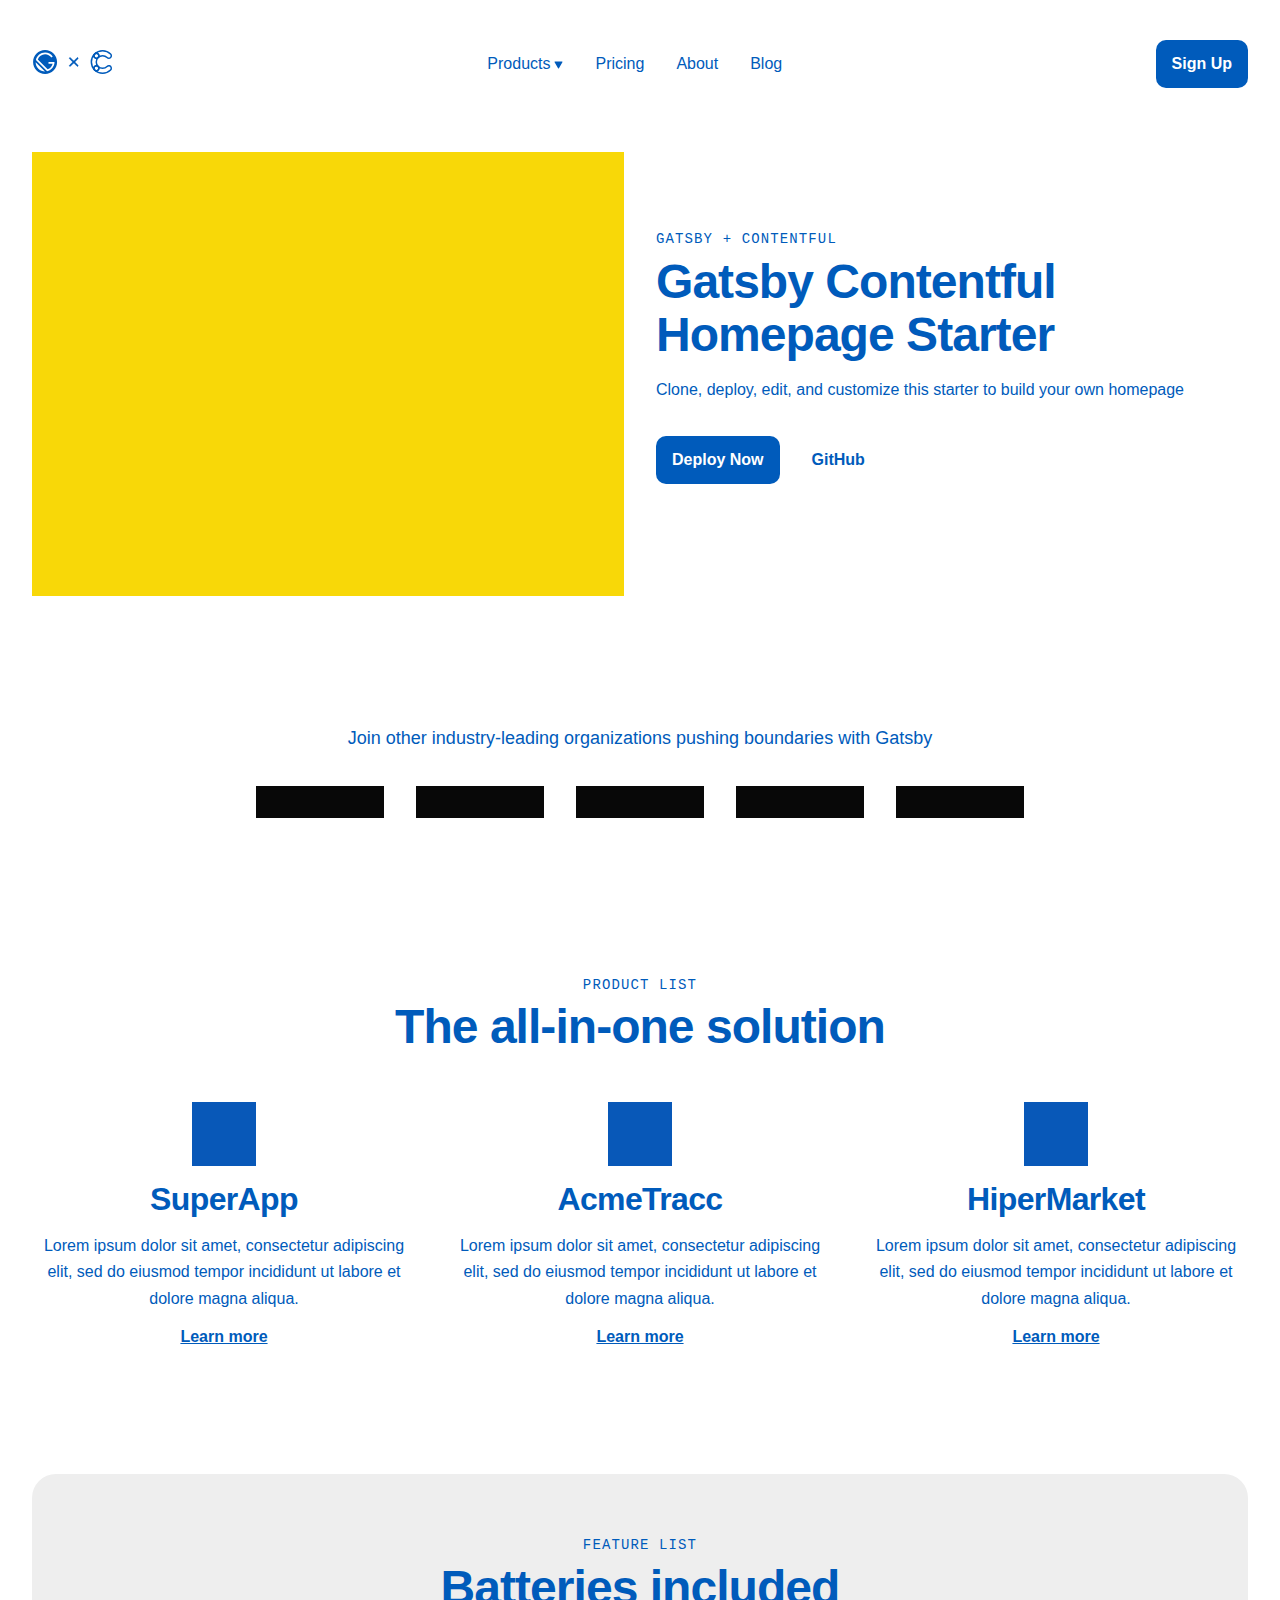
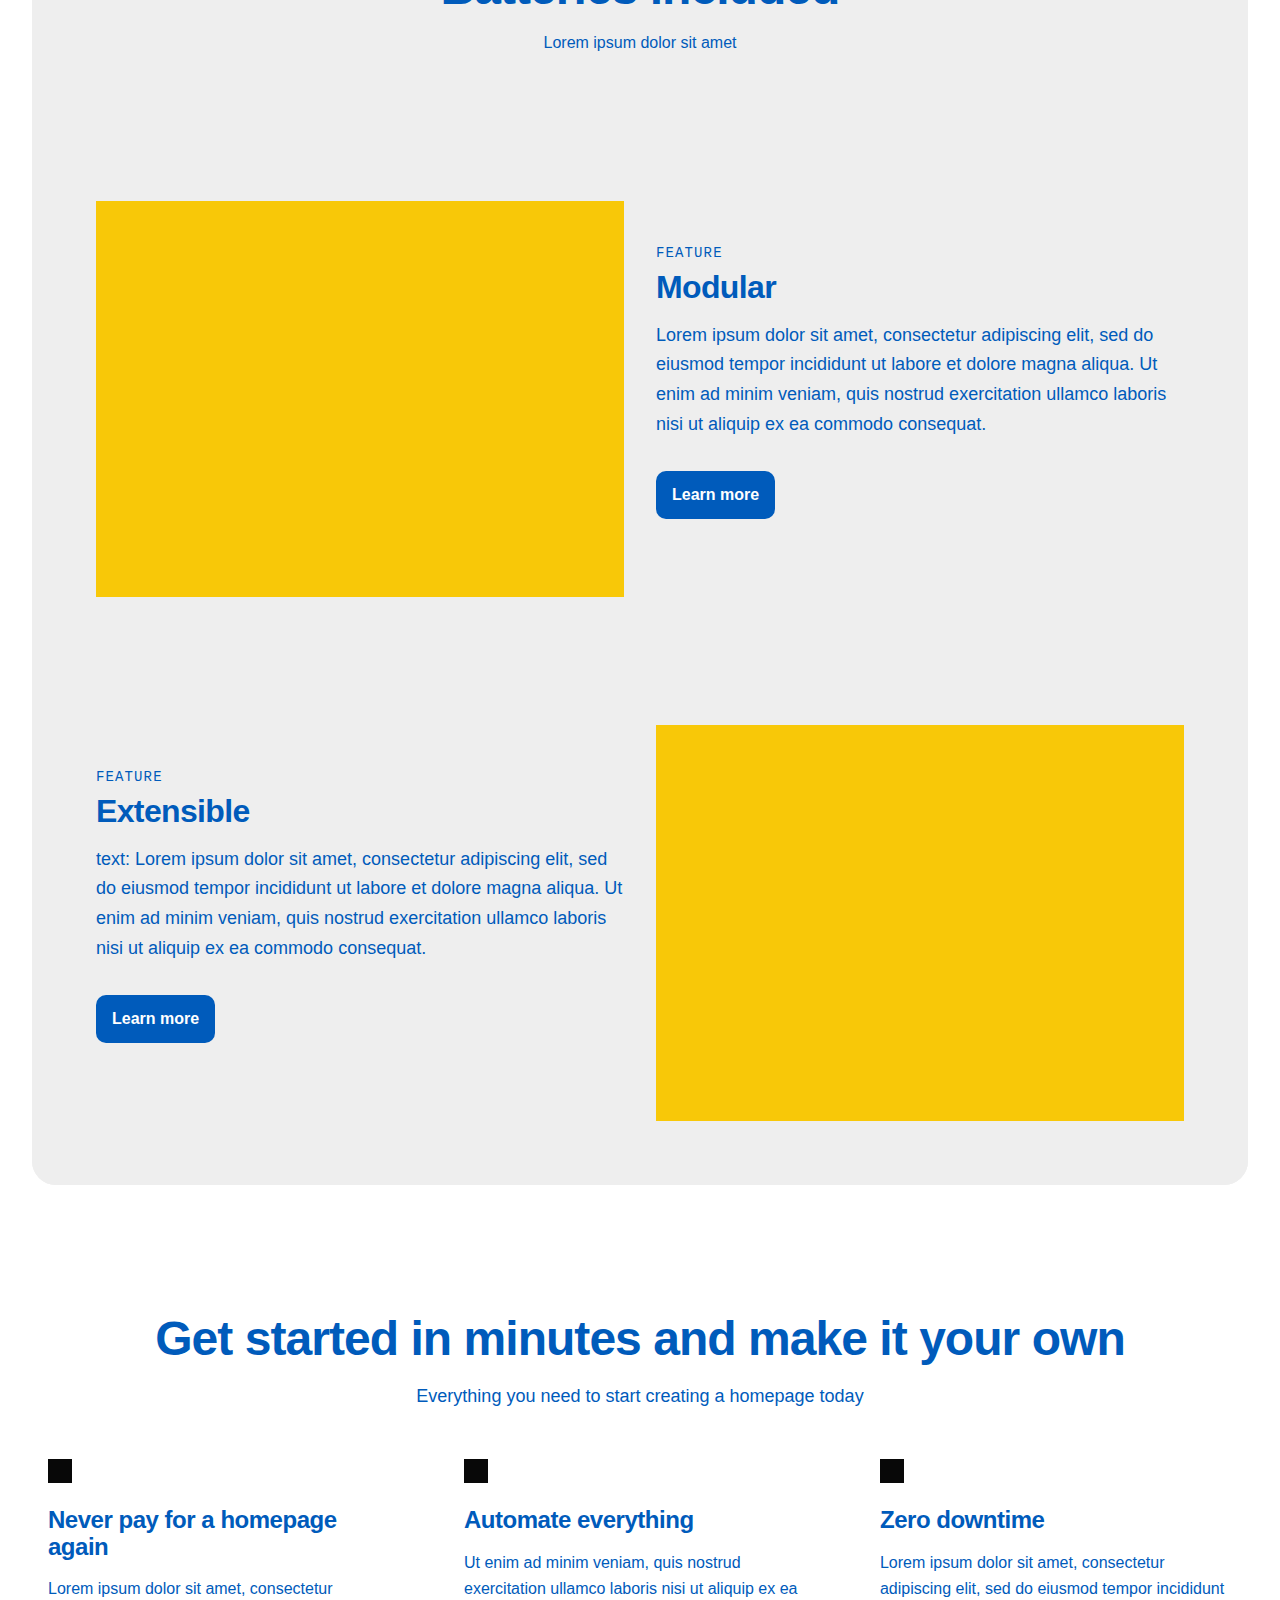
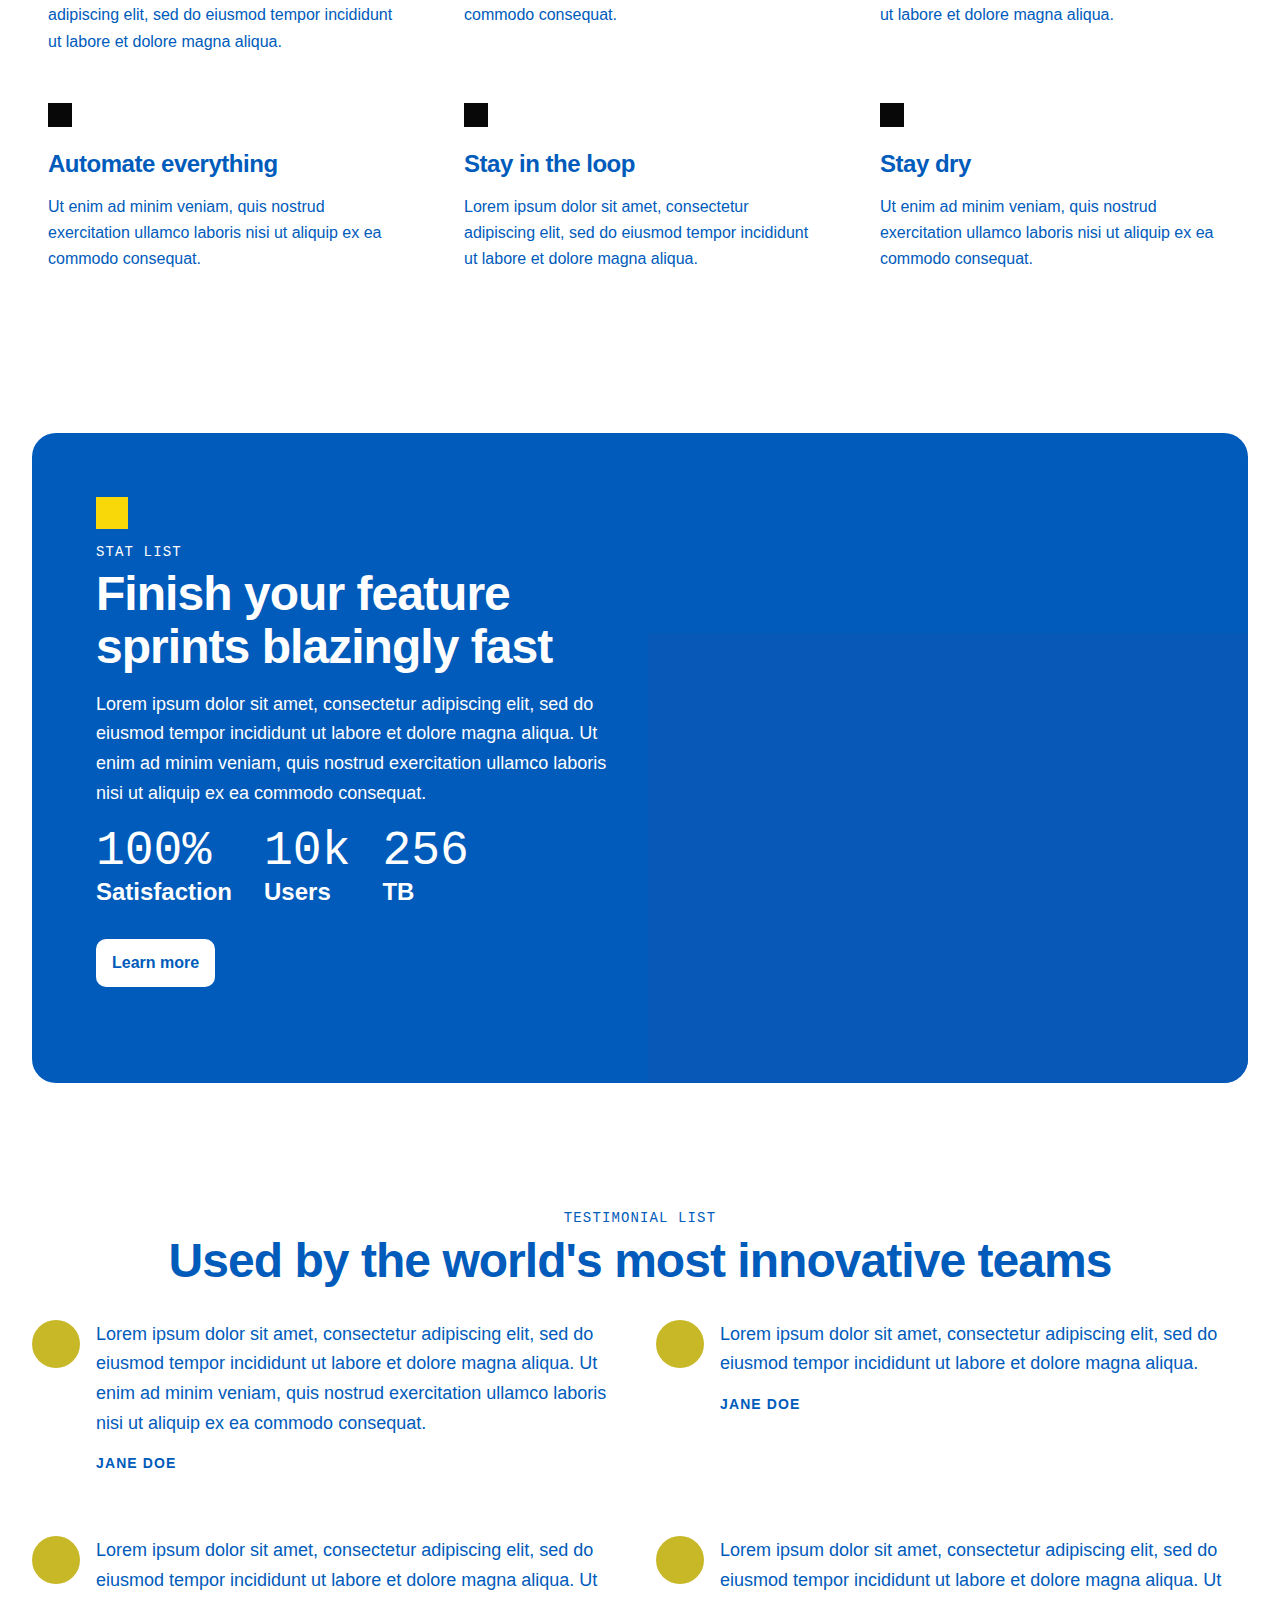
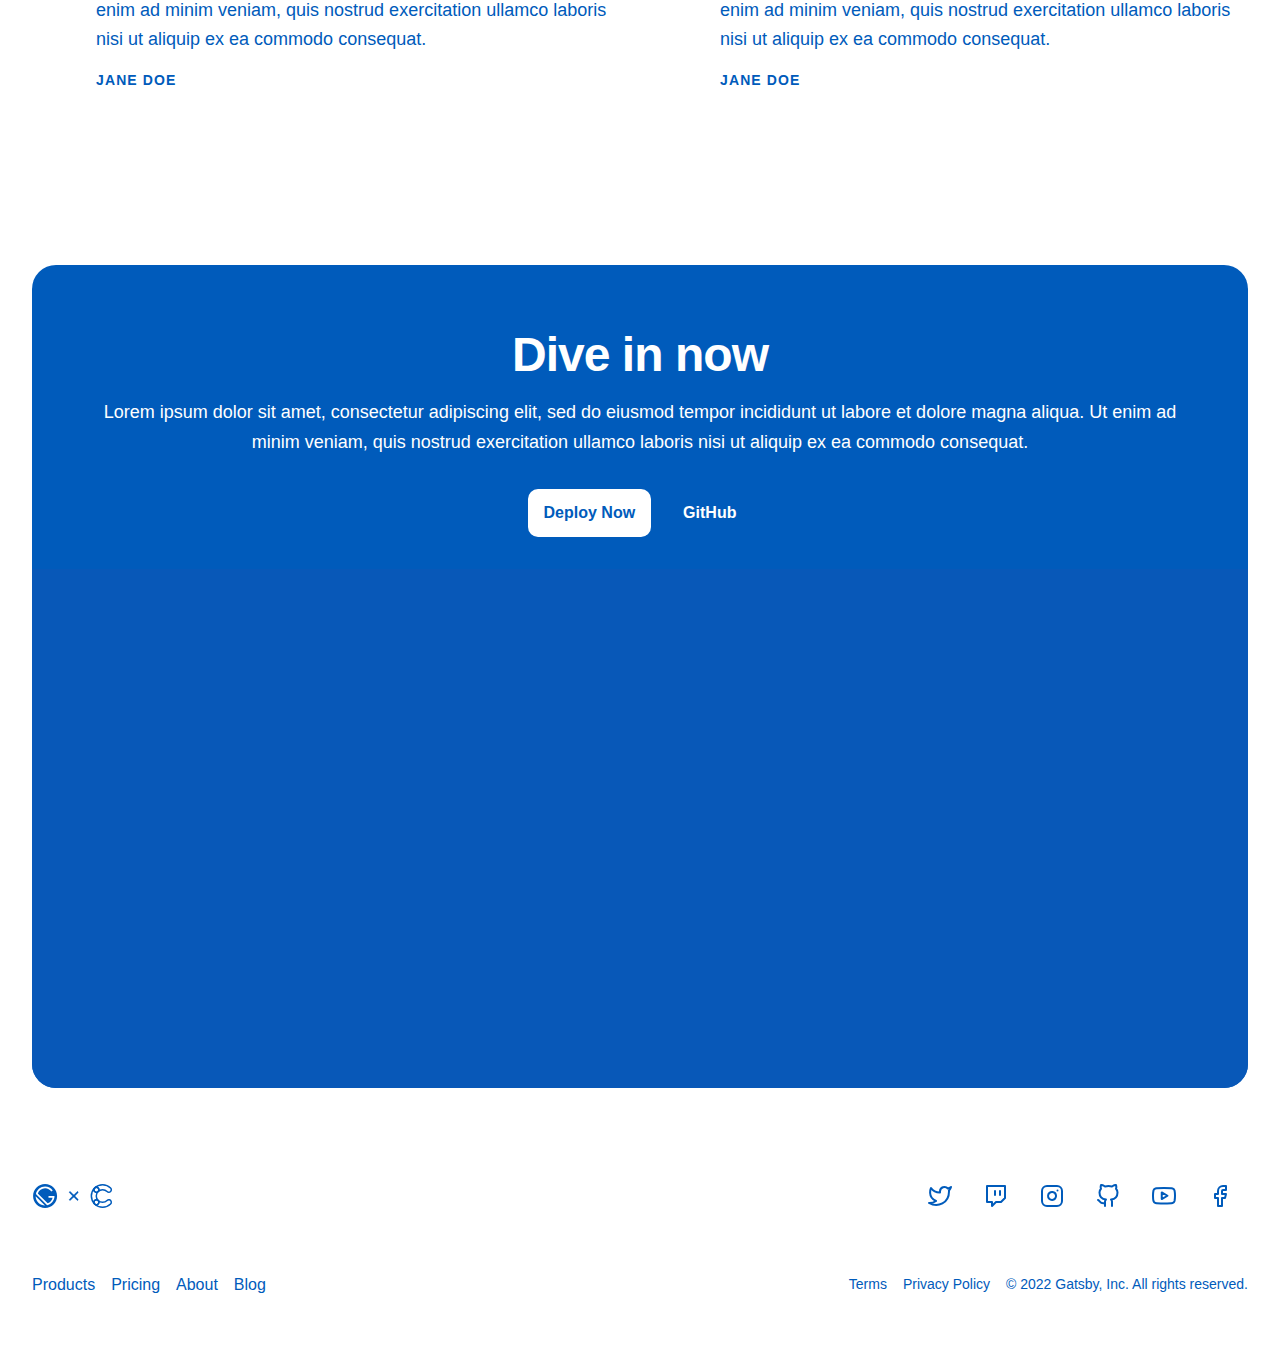
==== index.html @ af9145ac "Update from https://github.com/devben/rental-portal/commit/6afb0938617fdc5101588a1245b5a3a3b4a1e9c1" ====
<!DOCTYPE html><html lang="en-us"><head><meta charSet="utf-8"/><meta http-equiv="x-ua-compatible" content="ie=edge"/><meta name="viewport" content="width=device-width, initial-scale=1, shrink-to-fit=no"/><meta name="generator" content="Gatsby 4.24.4"/><meta data-react-helmet="true" charSet="utf-8"/><meta data-react-helmet="true" name="description" property="og:description" content="A Gatsby Starter for building a homepage with Contentful"/><meta data-react-helmet="true" property="og:title" content="Gatsby Contentful Homepage Starter"/><meta data-react-helmet="true" property="og:image" content="https://images.ctfassets.net/t88c67u4zec5/U3SK6xjRhpQRa9vJy8nyM/a087fb9c5adeacfd2b2caae3ef068d8d/Hero.png"/><meta data-react-helmet="true" name="twitter:card" content="summary"/><meta data-react-helmet="true" name="twitter:title" content="Gatsby Contentful Homepage Starter"/><meta data-react-helmet="true" name="twitter:description" content="A Gatsby Starter for building a homepage with Contentful"/><meta data-react-helmet="true" name="twitter:image" content="https://images.ctfassets.net/t88c67u4zec5/U3SK6xjRhpQRa9vJy8nyM/a087fb9c5adeacfd2b2caae3ef068d8d/Hero.png"/><meta name="theme-color" content="#004ca3"/><style data-href="/rental-portal/styles.d9a3a3fcd41ad3b8b93e.css" data-identity="gatsby-global-css">@font-face{font-display:swap;font-family:DM Sans;font-style:normal;font-weight:400;src:url(/rental-portal/static/dm-sans-latin-ext-400-normal-46f8e89145ca0fc60f623d327d35db08.woff2) format("woff2"),url(/rental-portal/static/dm-sans-all-400-normal-37e3ab8cb633fce97c87dc20cffd615a.woff) format("woff");unicode-range:u+0100-024f,u+0259,u+1e??,u+2020,u+20a0-20ab,u+20ad-20cf,u+2113,u+2c60-2c7f,u+a720-a7ff}@font-face{font-display:swap;font-family:DM Sans;font-style:normal;font-weight:400;src:url(/rental-portal/static/dm-sans-latin-400-normal-71edbde4a8ed19eeef941b7a3ad1639d.woff2) format("woff2"),url(/rental-portal/static/dm-sans-all-400-normal-37e3ab8cb633fce97c87dc20cffd615a.woff) format("woff");unicode-range:u+00??,u+0131,u+0152-0153,u+02bb-02bc,u+02c6,u+02da,u+02dc,u+2000-206f,u+2074,u+20ac,u+2122,u+2191,u+2193,u+2212,u+2215,u+feff,u+fffd}@font-face{font-display:swap;font-family:DM Sans;font-style:normal;font-weight:500;src:url(/rental-portal/static/dm-sans-latin-ext-500-normal-d0cd2ef294906e1debec9476e18e6bc0.woff2) format("woff2"),url(/rental-portal/static/dm-sans-all-500-normal-0a59c6133bb2afd800545a6228f7c8f1.woff) format("woff");unicode-range:u+0100-024f,u+0259,u+1e??,u+2020,u+20a0-20ab,u+20ad-20cf,u+2113,u+2c60-2c7f,u+a720-a7ff}@font-face{font-display:swap;font-family:DM Sans;font-style:normal;font-weight:500;src:url(/rental-portal/static/dm-sans-latin-500-normal-82c42c7339eddd68c79dc69dd2332da5.woff2) format("woff2"),url(/rental-portal/static/dm-sans-all-500-normal-0a59c6133bb2afd800545a6228f7c8f1.woff) format("woff");unicode-range:u+00??,u+0131,u+0152-0153,u+02bb-02bc,u+02c6,u+02da,u+02dc,u+2000-206f,u+2074,u+20ac,u+2122,u+2191,u+2193,u+2212,u+2215,u+feff,u+fffd}@font-face{font-display:swap;font-family:DM Sans;font-style:normal;font-weight:700;src:url(/rental-portal/static/dm-sans-latin-ext-700-normal-260b7f4017e3fb22a92453e9869ad709.woff2) format("woff2"),url(/rental-portal/static/dm-sans-all-700-normal-83ca7716c560a37ada07ced98ad4c6ea.woff) format("woff");unicode-range:u+0100-024f,u+0259,u+1e??,u+2020,u+20a0-20ab,u+20ad-20cf,u+2113,u+2c60-2c7f,u+a720-a7ff}@font-face{font-display:swap;font-family:DM Sans;font-style:normal;font-weight:700;src:url(/rental-portal/static/dm-sans-latin-700-normal-6261bc7f59cc2e5f8f293a89e362662f.woff2) format("woff2"),url(/rental-portal/static/dm-sans-all-700-normal-83ca7716c560a37ada07ced98ad4c6ea.woff) format("woff");unicode-range:u+00??,u+0131,u+0152-0153,u+02bb-02bc,u+02c6,u+02da,u+02dc,u+2000-206f,u+2074,u+20ac,u+2122,u+2191,u+2193,u+2212,u+2215,u+feff,u+fffd}@font-face{font-display:swap;font-family:DM Mono;font-style:normal;font-weight:400;src:url([data-uri]) format("woff2"),url(/rental-portal/static/dm-mono-all-400-normal-71863af5fd990865914dda41c3808a86.woff) format("woff");unicode-range:u+0100-024f,u+0259,u+1e??,u+2020,u+20a0-20ab,u+20ad-20cf,u+2113,u+2c60-2c7f,u+a720-a7ff}@font-face{font-display:swap;font-family:DM Mono;font-style:normal;font-weight:400;src:url(/rental-portal/static/dm-mono-latin-400-normal-c1c4152e83611db446ecc2c0dfd72b04.woff2) format("woff2"),url(/rental-portal/static/dm-mono-all-400-normal-71863af5fd990865914dda41c3808a86.woff) format("woff");unicode-range:u+00??,u+0131,u+0152-0153,u+02bb-02bc,u+02c6,u+02da,u+02dc,u+2000-206f,u+2074,u+20ac,u+2122,u+2191,u+2193,u+2212,u+2215,u+feff,u+fffd}@font-face{font-display:swap;font-family:DM Mono;font-style:normal;font-weight:500;src:url([data-uri]) format("woff2"),url(/rental-portal/static/dm-mono-all-500-normal-dd1211e65f68bed55387e2363e419e78.woff) format("woff");unicode-range:u+0100-024f,u+0259,u+1e??,u+2020,u+20a0-20ab,u+20ad-20cf,u+2113,u+2c60-2c7f,u+a720-a7ff}@font-face{font-display:swap;font-family:DM Mono;font-style:normal;font-weight:500;src:url(/rental-portal/static/dm-mono-latin-500-normal-01077f9f58c8778a2435527972cabf0c.woff2) format("woff2"),url(/rental-portal/static/dm-mono-all-500-normal-dd1211e65f68bed55387e2363e419e78.woff) format("woff");unicode-range:u+00??,u+0131,u+0152-0153,u+02bb-02bc,u+02c6,u+02da,u+02dc,u+2000-206f,u+2074,u+20ac,u+2122,u+2191,u+2193,u+2212,u+2215,u+feff,u+fffd}:root{--wuwu9p0:#fff;--wuwu9p1:#005bbb;--wuwu9p2:#005bbb;--wuwu9p3:#eee;--wuwu9p4:#004287;--wuwu9p5:#000;--wuwu9p6:-0;--wuwu9p7:4px;--wuwu9p8:8px;--wuwu9p9:16px;--wuwu9pa:32px;--wuwu9pb:64px;--wuwu9pc:128px;--wuwu9pd:-4px;--wuwu9pe:-8px;--wuwu9pf:-16px;--wuwu9pg:-32px;--wuwu9ph:-64px;--wuwu9pi:-128px;--wuwu9pj:12px;--wuwu9pk:14px;--wuwu9pl:16px;--wuwu9pm:18px;--wuwu9pn:24px;--wuwu9po:32px;--wuwu9pp:48px;--wuwu9pq:64px;--wuwu9pr:400;--wuwu9ps:500;--wuwu9pt:600;--wuwu9pu:700;--wuwu9pv:800;--wuwu9pw:"DM Sans",sans-serif;--wuwu9px:"DM Sans",sans-serif;--wuwu9py:DM Mono,Menlo,monospace;--wuwu9pz:1.65;--wuwu9p10:1.25;--wuwu9p11:1.1;--wuwu9p12:1;--wuwu9p13:0;--wuwu9p14:-0.02em;--wuwu9p15:0.08em;--wuwu9p16:1280px;--wuwu9p17:1024px;--wuwu9p18:1440px;--wuwu9p19:848px;--wuwu9p1a:48px;--wuwu9p1b:300px;--wuwu9p1c:400px;--wuwu9p1d:32px;--wuwu9p1e:30px;--wuwu9p1f:10px;--wuwu9p1g:24px;--wuwu9p1h:99999px;--wuwu9p1i:0px 4px 8px 0px #2e29330a,0px 4px 24px 0px #2e293314,0px 8px 24px 0px #473f4f29}.ur0mb0{margin-left:auto;margin-right:auto;max-width:var(--wuwu9p16);padding-left:var(--wuwu9pa);padding-right:var(--wuwu9pa)}.ur0mb2{max-width:var(--wuwu9p18);padding-left:0;padding-right:0}.ur0mb3{max-width:var(--wuwu9p17)}.ur0mb4{max-width:var(--wuwu9p19)}.ur0mb5{padding-bottom:var(--wuwu9pa);padding-left:0;padding-right:0;padding-top:var(--wuwu9pa)}.ur0mb6{align-items:center;display:flex}.ur0mb7{flex-wrap:wrap}.ur0mb8{align-items:flex-start}.ur0mb9{align-items:baseline}.ur0mba{align-items:flex-start}.ur0mba,.ur0mbb{flex-direction:column}.ur0mbc{align-items:flex-end}.ur0mbd{align-items:stretch}.ur0mbe{justify-content:space-between}.ur0mbe,.ur0mbf{flex-wrap:wrap;width:100%}.ur0mbf{justify-content:center}.ur0mbg{flex-direction:column}.ur0mbh{gap:var(--wuwu9p6)}.ur0mbi{gap:var(--wuwu9p7)}.ur0mbj{gap:var(--wuwu9p8)}.ur0mbk{gap:var(--wuwu9p9)}.ur0mbl{gap:var(--wuwu9pa)}.ur0mbm{gap:var(--wuwu9pb)}.ur0mbn{gap:var(--wuwu9pc)}.ur0mbo{gap:var(--wuwu9pd)}.ur0mbp{gap:var(--wuwu9pe)}.ur0mbq{gap:var(--wuwu9pf)}.ur0mbr{gap:var(--wuwu9pg)}.ur0mbs{gap:var(--wuwu9ph)}.ur0mbt{gap:var(--wuwu9pi)}.ur0mbu,.ur0mbv,.ur0mbw,.ur0mbx,.ur0mby,.ur0mbz{width:100%}.ur0mb10{list-style:none;margin:0;padding:0}.ur0mb11{padding:var(--wuwu9p6)}.ur0mb12{padding:var(--wuwu9p7)}.ur0mb13{padding:var(--wuwu9p8)}.ur0mb14{padding:var(--wuwu9p9)}.ur0mb15{padding:var(--wuwu9pa)}.ur0mb16{padding:var(--wuwu9pb)}.ur0mb17{padding:var(--wuwu9pc)}.ur0mb18{padding:var(--wuwu9pd)}.ur0mb19{padding:var(--wuwu9pe)}.ur0mb1a{padding:var(--wuwu9pf)}.ur0mb1b{padding:var(--wuwu9pg)}.ur0mb1c{padding:var(--wuwu9ph)}.ur0mb1d{padding:var(--wuwu9pi)}.ur0mb1e{padding-bottom:var(--wuwu9p6);padding-top:var(--wuwu9p6)}.ur0mb1f{padding-bottom:var(--wuwu9p7);padding-top:var(--wuwu9p7)}.ur0mb1g{padding-bottom:var(--wuwu9p8);padding-top:var(--wuwu9p8)}.ur0mb1h{padding-bottom:var(--wuwu9p9);padding-top:var(--wuwu9p9)}.ur0mb1i{padding-bottom:var(--wuwu9pa);padding-top:var(--wuwu9pa)}.ur0mb1j{padding-bottom:var(--wuwu9pb);padding-top:var(--wuwu9pb)}.ur0mb1k{padding-bottom:var(--wuwu9pc);padding-top:var(--wuwu9pc)}.ur0mb1l{padding-bottom:var(--wuwu9pd);padding-top:var(--wuwu9pd)}.ur0mb1m{padding-bottom:var(--wuwu9pe);padding-top:var(--wuwu9pe)}.ur0mb1n{padding-bottom:var(--wuwu9pf);padding-top:var(--wuwu9pf)}.ur0mb1o{padding-bottom:var(--wuwu9pg);padding-top:var(--wuwu9pg)}.ur0mb1p{padding-bottom:var(--wuwu9ph);padding-top:var(--wuwu9ph)}.ur0mb1q{padding-bottom:var(--wuwu9pi);padding-top:var(--wuwu9pi)}.ur0mb1r{margin-bottom:var(--wuwu9p6);margin-top:var(--wuwu9p6)}.ur0mb1s{margin-bottom:var(--wuwu9p7);margin-top:var(--wuwu9p7)}.ur0mb1t{margin-bottom:var(--wuwu9p8);margin-top:var(--wuwu9p8)}.ur0mb1u{margin-bottom:var(--wuwu9p9);margin-top:var(--wuwu9p9)}.ur0mb1v{margin-bottom:var(--wuwu9pa);margin-top:var(--wuwu9pa)}.ur0mb1w{margin-bottom:var(--wuwu9pb);margin-top:var(--wuwu9pb)}.ur0mb1x{margin-bottom:var(--wuwu9pc);margin-top:var(--wuwu9pc)}.ur0mb1y{margin-bottom:var(--wuwu9pd);margin-top:var(--wuwu9pd)}.ur0mb1z{margin-bottom:var(--wuwu9pe);margin-top:var(--wuwu9pe)}.ur0mb20{margin-bottom:var(--wuwu9pf);margin-top:var(--wuwu9pf)}.ur0mb21{margin-bottom:var(--wuwu9pg);margin-top:var(--wuwu9pg)}.ur0mb22{margin-bottom:var(--wuwu9ph);margin-top:var(--wuwu9ph)}.ur0mb23{margin-bottom:var(--wuwu9pi);margin-top:var(--wuwu9pi)}.ur0mb24{margin-left:calc(var(--wuwu9p6)*-1);margin-right:calc(var(--wuwu9p6)*-1)}.ur0mb25{margin-left:calc(var(--wuwu9p7)*-1);margin-right:calc(var(--wuwu9p7)*-1)}.ur0mb26{margin-left:calc(var(--wuwu9p8)*-1);margin-right:calc(var(--wuwu9p8)*-1)}.ur0mb27{margin-left:calc(var(--wuwu9p9)*-1);margin-right:calc(var(--wuwu9p9)*-1)}.ur0mb28{margin-left:calc(var(--wuwu9pa)*-1);margin-right:calc(var(--wuwu9pa)*-1)}.ur0mb29{margin-left:calc(var(--wuwu9pb)*-1);margin-right:calc(var(--wuwu9pb)*-1)}.ur0mb2a{margin-left:calc(var(--wuwu9pc)*-1);margin-right:calc(var(--wuwu9pc)*-1)}.ur0mb2b{margin-left:calc(var(--wuwu9pd)*-1);margin-right:calc(var(--wuwu9pd)*-1)}.ur0mb2c{margin-left:calc(var(--wuwu9pe)*-1);margin-right:calc(var(--wuwu9pe)*-1)}.ur0mb2d{margin-left:calc(var(--wuwu9pf)*-1);margin-right:calc(var(--wuwu9pf)*-1)}.ur0mb2e{margin-left:calc(var(--wuwu9pg)*-1);margin-right:calc(var(--wuwu9pg)*-1)}.ur0mb2f{margin-left:calc(var(--wuwu9ph)*-1);margin-right:calc(var(--wuwu9ph)*-1)}.ur0mb2g{margin-left:calc(var(--wuwu9pi)*-1);margin-right:calc(var(--wuwu9pi)*-1)}.ur0mb2h{border-radius:var(--wuwu9p1f);overflow:hidden}.ur0mb2i{border-radius:var(--wuwu9p1g);overflow:hidden}.ur0mb2j{border-radius:var(--wuwu9p1h);overflow:hidden}.ur0mb2o{align-items:center;display:flex;flex-direction:column;text-align:center}.ur0mb2p{padding-bottom:var(--wuwu9pa);padding-top:var(--wuwu9pa)}.ur0mb2q{margin:var(--wuwu9p6)}.ur0mb2r{margin:var(--wuwu9p7)}.ur0mb2s{margin:var(--wuwu9p8)}.ur0mb2t{margin:var(--wuwu9p9)}.ur0mb2u{margin:var(--wuwu9pa)}.ur0mb2v{margin:var(--wuwu9pb)}.ur0mb2w{margin:var(--wuwu9pc)}.ur0mb2x{margin:var(--wuwu9pd)}.ur0mb2y{margin:var(--wuwu9pe)}.ur0mb2z{margin:var(--wuwu9pf)}.ur0mb30{margin:var(--wuwu9pg)}.ur0mb31{margin:var(--wuwu9ph)}.ur0mb32{margin:var(--wuwu9pi)}.ur0mb33{margin:auto}.ur0mb34{margin-left:var(--wuwu9p6)}.ur0mb35{margin-left:var(--wuwu9p7)}.ur0mb36{margin-left:var(--wuwu9p8)}.ur0mb37{margin-left:var(--wuwu9p9)}.ur0mb38{margin-left:var(--wuwu9pa)}.ur0mb39{margin-left:var(--wuwu9pb)}.ur0mb3a{margin-left:var(--wuwu9pc)}.ur0mb3b{margin-left:var(--wuwu9pd)}.ur0mb3c{margin-left:var(--wuwu9pe)}.ur0mb3d{margin-left:var(--wuwu9pf)}.ur0mb3e{margin-left:var(--wuwu9pg)}.ur0mb3f{margin-left:var(--wuwu9ph)}.ur0mb3g{margin-left:var(--wuwu9pi)}.ur0mb3h{margin-left:auto}.ur0mb3i{margin-right:var(--wuwu9p6)}.ur0mb3j{margin-right:var(--wuwu9p7)}.ur0mb3k{margin-right:var(--wuwu9p8)}.ur0mb3l{margin-right:var(--wuwu9p9)}.ur0mb3m{margin-right:var(--wuwu9pa)}.ur0mb3n{margin-right:var(--wuwu9pb)}.ur0mb3o{margin-right:var(--wuwu9pc)}.ur0mb3p{margin-right:var(--wuwu9pd)}.ur0mb3q{margin-right:var(--wuwu9pe)}.ur0mb3r{margin-right:var(--wuwu9pf)}.ur0mb3s{margin-right:var(--wuwu9pg)}.ur0mb3t{margin-right:var(--wuwu9ph)}.ur0mb3u{margin-right:var(--wuwu9pi)}.ur0mb3v{margin-right:auto}.ur0mb3w{margin-top:var(--wuwu9p6)}.ur0mb3x{margin-top:var(--wuwu9p7)}.ur0mb3y{margin-top:var(--wuwu9p8)}.ur0mb3z{margin-top:var(--wuwu9p9)}.ur0mb40{margin-top:var(--wuwu9pa)}.ur0mb41{margin-top:var(--wuwu9pb)}.ur0mb42{margin-top:var(--wuwu9pc)}.ur0mb43{margin-top:var(--wuwu9pd)}.ur0mb44{margin-top:var(--wuwu9pe)}.ur0mb45{margin-top:var(--wuwu9pf)}.ur0mb46{margin-top:var(--wuwu9pg)}.ur0mb47{margin-top:var(--wuwu9ph)}.ur0mb48{margin-top:var(--wuwu9pi)}.ur0mb49{margin-top:auto}.ur0mb4a{margin-bottom:var(--wuwu9p6)}.ur0mb4b{margin-bottom:var(--wuwu9p7)}.ur0mb4c{margin-bottom:var(--wuwu9p8)}.ur0mb4d{margin-bottom:var(--wuwu9p9)}.ur0mb4e{margin-bottom:var(--wuwu9pa)}.ur0mb4f{margin-bottom:var(--wuwu9pb)}.ur0mb4g{margin-bottom:var(--wuwu9pc)}.ur0mb4h{margin-bottom:var(--wuwu9pd)}.ur0mb4i{margin-bottom:var(--wuwu9pe)}.ur0mb4j{margin-bottom:var(--wuwu9pf)}.ur0mb4k{margin-bottom:var(--wuwu9pg)}.ur0mb4l{margin-bottom:var(--wuwu9ph)}.ur0mb4m{margin-bottom:var(--wuwu9pi)}.ur0mb4n{margin-bottom:auto}.ur0mb4o{margin:0}.ur0mb4p{font-size:var(--wuwu9pl)}.ur0mb4p,.ur0mb4q{font-weight:var(--wuwu9pr);letter-spacing:var(--wuwu9p13);line-height:var(--wuwu9pz);margin-bottom:var(--wuwu9p9)}.ur0mb4q{font-size:var(--wuwu9pm)}.ur0mb4r{font-family:var(--wuwu9px);font-size:var(--wuwu9po);font-weight:var(--wuwu9pv);letter-spacing:var(--wuwu9p14);line-height:var(--wuwu9p10);margin-bottom:var(--wuwu9pc);margin-top:var(--wuwu9pa)}.ur0mb4s{font-family:var(--wuwu9px)}.ur0mb4s,.ur0mb4t{font-size:var(--wuwu9po)}.ur0mb4s,.ur0mb4t,.ur0mb4u{font-weight:var(--wuwu9pv);letter-spacing:var(--wuwu9p14);line-height:var(--wuwu9p11);margin-bottom:var(--wuwu9p9)}.ur0mb4u{font-size:var(--wuwu9pn)}.ur0mb4v{font-family:var(--wuwu9py);font-weight:var(--wuwu9ps);line-height:var(--wuwu9p11)}.ur0mb4v,.ur0mb4w{font-size:var(--wuwu9pk);letter-spacing:var(--wuwu9p15);margin-bottom:var(--wuwu9p8);text-transform:uppercase}.ur0mb4w{font-style:normal;font-weight:var(--wuwu9pt)}.ur0mb4x{font-family:var(--wuwu9py);font-size:var(--wuwu9pp);font-weight:var(--wuwu9ps);line-height:var(--wuwu9p11)}.ur0mb4y{font-size:var(--wuwu9pn);font-weight:var(--wuwu9pu);line-height:var(--wuwu9p10)}.ur0mb4z{font-size:var(--wuwu9pk);margin-bottom:var(--wuwu9p8)}.ur0mb50{font-size:var(--wuwu9pm)}.ur0mb51{font-family:var(--wuwu9py);font-size:180px;letter-spacing:var(--wuwu9p14);line-height:var(--wuwu9p12)}.ur0mb52{text-align:center}.ur0mb53{font-weight:var(--wuwu9pu)}.ur0mb54{color:inherit}.ur0mb54:hover{color:var(--wuwu9p4)}.ur0mb55{color:inherit;text-decoration:none;transition-duration:.2s;transition-property:color;transition-timing-function:ease-in-out}.ur0mb55:hover{color:var(--wuwu9p4)}.ur0mb56{background:none;border:none;color:inherit;font-family:var(--wuwu9pw);font-size:inherit;padding:0;text-decoration:none;transition-duration:.2s;transition-property:color;transition-timing-function:ease-in-out}.ur0mb56:hover{color:var(--wuwu9p4);cursor:pointer}.ur0mb57{color:inherit;font-weight:var(--wuwu9pu)}.ur0mb57:hover{color:var(--wuwu9p4)}.ur0mb58{color:inherit;display:block}.ur0mb58,.ur0mb59{text-decoration:none}.ur0mb59{border-radius:var(--wuwu9p1f);display:inline-flex;font-size:var(--wuwu9pl);font-weight:var(--wuwu9pu);line-height:var(--wuwu9p12);padding:var(--wuwu9p9)}.ur0mb5a{background-color:var(--wuwu9p2);color:var(--wuwu9p0)}.ur0mb5a:focus,.ur0mb5a:hover{background-color:var(--wuwu9p4)}.ur0mb5b{background-color:var(--wuwu9p0);color:var(--wuwu9p2)}.ur0mb5b:focus,.ur0mb5b:hover{background-color:var(--wuwu9p4);color:var(--wuwu9p0)}.ur0mb5c{background-color:transparent;color:inherit}.ur0mb5c:focus,.ur0mb5c:hover{background-color:var(--wuwu9p3)}.ur0mb5d{background-color:transparent;color:inherit}.ur0mb5d:focus,.ur0mb5d:hover{background-color:var(--wuwu9p3);color:var(--wuwu9p2)}.ur0mb5e{background-color:var(--wuwu9p2);color:var(--wuwu9p0)}.ur0mb5f{background-color:var(--wuwu9p3);color:var(--wuwu9p2)}.ur0mb5g{margin:0;padding-bottom:var(--wuwu9pa);padding-left:0;padding-right:0;padding-top:0}.ur0mb5h{border-radius:var(--wuwu9p1h);flex-shrink:0;height:var(--wuwu9p1a);min-width:0;width:var(--wuwu9p1a)}.ur0mb5i{height:20px;width:85px}.ur0mb5j{max-width:128px}.ur0mb5k{height:24px;width:24px}.ur0mb5k,.ur0mb5l{margin-bottom:var(--wuwu9p9)}.ur0mb5l{height:32px;width:32px}.ur0mb5m{height:64px;margin-bottom:var(--wuwu9p9);width:64px}.ur0mb5n{color:var(--wuwu9p1);margin-right:var(--wuwu9p9)}.ur0mb5n:focus,.ur0mb5n:hover{color:var(--wuwu9p4)}.ur0mb5o{align-items:center;background:transparent;border:none;cursor:pointer;display:flex;height:48px;justify-content:center;width:48px}.ur0mb5p{clip:rect(0 0 0 0);border:0;height:1px;overflow:hidden;padding:0;position:absolute;white-space:nowrap;width:1px}.ur0mb5q{outline:1px solid tomato}@media screen and (min-width:52em){.ur0mb5{padding:var(--wuwu9pb) var(--wuwu9pa)}.ur0mb4s{font-size:var(--wuwu9pp)}.ur0mb51{font-size:360px}}@media screen and (min-width:40em){.ur0mbg{flex-direction:row}.ur0mbu{width:100%}.ur0mbv{width:50%}.ur0mbw{width:25%}.ur0mbx,.ur0mby{width:33.3333%}.ur0mbz{width:-webkit-fit-content;width:-moz-fit-content;width:fit-content}.ur0mb2k{order:0}.ur0mb2l{order:1}.ur0mb2m{order:2}.ur0mb2n{order:3}.ur0mb2p{padding-bottom:var(--wuwu9pb);padding-top:var(--wuwu9pb)}.ur0mb4r{font-size:var(--wuwu9pq)}}._165flw0{display:none;position:relative;z-index:1}._165flw1{display:block;padding-top:var(--wuwu9p9);position:relative}._165flw2{background:var(--wuwu9p2)}._165flw4{color:var(--wuwu9p2)}._165flw5{color:var(--wuwu9p0)}._165flw6{background:var(--wuwu9p2);height:100vh;padding-top:var(--wuwu9pa);position:absolute;width:100vw;z-index:1}._165flw7{color:var(--wuwu9p0);display:block;font-size:var(--wuwu9pn);padding:var(--wuwu9p8) var(--wuwu9pa)}@media screen and (min-width:40em){._165flw0{display:block;padding-top:var(--wuwu9pa)}._165flw1,._165flw6{display:none}}._12kcbqa0{transition-duration:.15s;transition-property:-webkit-transform;transition-property:transform;transition-property:transform,-webkit-transform;transition-timing-function:ease-in-out}._12kcbqa1{-webkit-transform:rotate(-180deg);transform:rotate(-180deg)}._12kcbqa2{-webkit-transform:rotate(90deg);transform:rotate(90deg)}._12kcbqa3{-webkit-transform:rotate(-90deg);transform:rotate(-90deg)}._1fa5qiz0{position:relative}._1fa5qiz1:hover{color:var(--wuwu9p0)}._1fa5qiz3{position:relative;white-space:nowrap;width:-webkit-fit-content;width:-moz-fit-content;width:fit-content}._1fa5qiz6{padding-bottom:var(--wuwu9p9);padding-left:var(--wuwu9pa)}._1fa5qiz7{flex-shrink:0;height:var(--wuwu9p1d);width:var(--wuwu9p1d)}._1fa5qiz9{display:none;white-space:normal}._1fa5qiza{margin:0;padding:0}@media screen and (min-width:40em){._1fa5qiz1{align-items:baseline;color:inherit;font-size:inherit;padding:0}._1fa5qiz1:hover{color:var(--wuwu9p4)}._1fa5qiz2{align-items:baseline}._1fa5qiz3{background:var(--wuwu9p0);border-radius:var(--wuwu9p1g);box-shadow:var(--wuwu9p1i);left:50%;max-width:var(--wuwu9p1c);min-width:var(--wuwu9p1b);padding:var(--wuwu9p9) var(--wuwu9p9) var(--wuwu9p6) var(--wuwu9p9);position:absolute;top:calc(100% + 20px);-webkit-transform:translateX(-50%);transform:translateX(-50%)}._1fa5qiz3:before{border-color:transparent transparent var(--wuwu9p0) transparent;border-style:solid;border-width:0 14px 17.3px;content:"";height:0;left:50%;position:absolute;top:0;-webkit-transform:translateX(-50%) translateY(calc(-100% + 2px));transform:translateX(-50%) translateY(calc(-100% + 2px));width:0}._1fa5qiz4{-webkit-animation:zoomInUp .15s ease-in-out;animation:zoomInUp .15s ease-in-out}._1fa5qiz5{-webkit-animation:zoomOutDown .15s ease-in-out;animation:zoomOutDown .15s ease-in-out;-webkit-animation-fill-mode:forwards;animation-fill-mode:forwards}._1fa5qiz6{align-items:stretch;padding-left:0}._1fa5qiz7{height:var(--wuwu9p1e);width:var(--wuwu9p1e)}._1fa5qiz8{border-radius:var(--wuwu9p1f);color:inherit;font-size:var(--wuwu9pl);font-weight:var(--wuwu9pu);margin:0;padding:var(--wuwu9p8)}._1fa5qiz8:hover{background:var(--wuwu9p3);color:inherit}._1fa5qiz9{display:block;font-size:var(--wuwu9pk);margin:0;min-width:300px}}@-webkit-keyframes zoomInUp{0%{opacity:0;-webkit-transform:scale(.95) translateY(10px) translateX(-50%);transform:scale(.95) translateY(10px) translateX(-50%);visibility:hidden}to{opacity:1;-webkit-transform:scale(1),translateY(0) translateX(-50%);transform:scale(1),translateY(0) translateX(-50%);visibility:visible}}@keyframes zoomInUp{0%{opacity:0;-webkit-transform:scale(.95) translateY(10px) translateX(-50%);transform:scale(.95) translateY(10px) translateX(-50%);visibility:hidden}to{opacity:1;-webkit-transform:scale(1),translateY(0) translateX(-50%);transform:scale(1),translateY(0) translateX(-50%);visibility:visible}}@-webkit-keyframes zoomOutDown{0%{opacity:1;-webkit-transform:scale(1) translateY(0) translateX(-50%);transform:scale(1) translateY(0) translateX(-50%)}to{opacity:0;-webkit-transform:scale(.95) translateY(10px) translateX(-50%);transform:scale(.95) translateY(10px) translateX(-50%);visibility:hidden}}@keyframes zoomOutDown{0%{opacity:1;-webkit-transform:scale(1) translateY(0) translateX(-50%);transform:scale(1) translateY(0) translateX(-50%)}to{opacity:0;-webkit-transform:scale(.95) translateY(10px) translateX(-50%);transform:scale(.95) translateY(10px) translateX(-50%);visibility:hidden}}@-webkit-keyframes fadeIn{0%{opacity:0;visibility:hidden}to{opacity:1;visibility:visible}}@keyframes fadeIn{0%{opacity:0;visibility:hidden}to{opacity:1;visibility:visible}}@-webkit-keyframes fadeOut{0%{opacity:1}to{opacity:0;visibility:hidden}}@keyframes fadeOut{0%{opacity:1}to{opacity:0;visibility:hidden}}body{-webkit-font-smoothing:antialiased;-moz-osx-font-smoothing:grayscale;background-color:var(--wuwu9p0);color:var(--wuwu9p1);font-family:var(--wuwu9pw);margin:0}*{box-sizing:border-box}._1kart9e0{font-family:var(--wuwu9py);font-style:normal;letter-spacing:-.02em}._1kart9e1{align-items:baseline;color:inherit;display:flex;font-size:var(--wuwu9pn);font-weight:var(--wuwu9pu);gap:10px;justify-content:center;text-align:center}._1kart9e2{height:12px}._1kart9e3{font-size:var(--wuwu9pn);margin-bottom:0;text-align:center}._1u1urz10{max-width:1108px}._1u1urz11{font-size:var(--wuwu9pm);margin-bottom:var(--wuwu9pb);max-width:798px}._1u1urz12{width:100%}@media screen and (min-width:40em){._1u1urz11{font-size:var(--wuwu9pn)}}.ofnu3i1{align-items:center;display:flex;flex-direction:column}@media screen and (min-width:40em){.ofnu3i0{gap:var(--wuwu9pc)}.ofnu3i1{align-items:flex-start}}</style><style>.gatsby-image-wrapper{position:relative;overflow:hidden}.gatsby-image-wrapper picture.object-fit-polyfill{position:static!important}.gatsby-image-wrapper img{bottom:0;height:100%;left:0;margin:0;max-width:none;padding:0;position:absolute;right:0;top:0;width:100%;object-fit:cover}.gatsby-image-wrapper [data-main-image]{opacity:0;transform:translateZ(0);transition:opacity .25s linear;will-change:opacity}.gatsby-image-wrapper-constrained{display:inline-block;vertical-align:top}</style><noscript><style>.gatsby-image-wrapper noscript [data-main-image]{opacity:1!important}.gatsby-image-wrapper [data-placeholder-image]{opacity:0!important}</style></noscript><script type="module">const e="undefined"!=typeof HTMLImageElement&&"loading"in HTMLImageElement.prototype;e&&document.body.addEventListener("load",(function(e){const t=e.target;if(void 0===t.dataset.mainImage)return;if(void 0===t.dataset.gatsbyImageSsr)return;let a=null,n=t;for(;null===a&&n;)void 0!==n.parentNode.dataset.gatsbyImageWrapper&&(a=n.parentNode),n=n.parentNode;const o=a.querySelector("[data-placeholder-image]"),r=new Image;r.src=t.currentSrc,r.decode().catch((()=>{})).then((()=>{t.style.opacity=1,o&&(o.style.opacity=0,o.style.transition="opacity 500ms linear")}))}),!0);</script><title data-react-helmet="true">Gatsby Contentful Homepage Starter</title><link rel="icon" href="/rental-portal/favicon-32x32.png?v=955a9d05c5c141a98f792a6172f6a651" type="image/png"/><link rel="manifest" href="/rental-portal/manifest.webmanifest" crossorigin="anonymous"/><link rel="apple-touch-icon" sizes="48x48" href="/rental-portal/icons/icon-48x48.png?v=955a9d05c5c141a98f792a6172f6a651"/><link rel="apple-touch-icon" sizes="72x72" href="/rental-portal/icons/icon-72x72.png?v=955a9d05c5c141a98f792a6172f6a651"/><link rel="apple-touch-icon" sizes="96x96" href="/rental-portal/icons/icon-96x96.png?v=955a9d05c5c141a98f792a6172f6a651"/><link rel="apple-touch-icon" sizes="144x144" href="/rental-portal/icons/icon-144x144.png?v=955a9d05c5c141a98f792a6172f6a651"/><link rel="apple-touch-icon" sizes="192x192" href="/rental-portal/icons/icon-192x192.png?v=955a9d05c5c141a98f792a6172f6a651"/><link rel="apple-touch-icon" sizes="256x256" href="/rental-portal/icons/icon-256x256.png?v=955a9d05c5c141a98f792a6172f6a651"/><link rel="apple-touch-icon" sizes="384x384" href="/rental-portal/icons/icon-384x384.png?v=955a9d05c5c141a98f792a6172f6a651"/><link rel="apple-touch-icon" sizes="512x512" href="/rental-portal/icons/icon-512x512.png?v=955a9d05c5c141a98f792a6172f6a651"/></head><body><div id="___gatsby"><div style="outline:none" tabindex="-1" id="gatsby-focus-wrapper"><header><div class="ur0mb0 _165flw0"><div class="ur0mb2s"></div><div class="ur0mb6 ur0mbe ur0mbk"><a aria-current="page" class="ur0mb55" href="/rental-portal/"><span class="ur0mb5p">Home</span><svg width="82" height="24" viewBox="0 0 82 24" fill="none" xmlns="http://www.w3.org/2000/svg"><path d="M13.083 0C6.48301 0 1.08301 5.4 1.08301 12C1.08301 18.6 6.48301 24 13.083 24C19.683 24 25.083 18.6 25.083 12C25.083 5.4 19.683 0 13.083 0ZM6.39729 18.6857C4.59729 16.8857 3.65444 14.4857 3.65444 12.1714L12.9973 21.4286C10.5973 21.3429 8.19729 20.4857 6.39729 18.6857ZM15.1402 21.1714L3.91158 9.94286C4.85444 5.74286 8.62587 2.57143 13.083 2.57143C16.2544 2.57143 18.9973 4.11429 20.7116 6.42857L19.4259 7.54286C17.9687 5.57143 15.6544 4.28571 13.083 4.28571C9.74015 4.28571 6.91158 6.42857 5.79729 9.42857L15.6544 19.2857C18.1402 18.4286 20.0259 16.2857 20.6259 13.7143H16.5116V12H22.5116C22.5116 16.4571 19.3402 20.2286 15.1402 21.1714Z" fill="currentColor"></path><path d="M46.0628 8.6268C46.2581 8.43154 46.2581 8.11496 46.0628 7.9197L45.8299 7.68681C45.6346 7.49154 45.3181 7.49154 45.1228 7.68681L42.1032 10.7064C41.908 10.9016 41.5914 10.9016 41.3961 10.7064L38.3766 7.6868C38.1813 7.49154 37.8647 7.49154 37.6695 7.68681L37.4366 7.9197C37.2413 8.11496 37.2413 8.43154 37.4366 8.62681L40.4561 11.6464C40.6514 11.8416 40.6514 12.1582 40.4561 12.3535L37.4366 15.373C37.2413 15.5683 37.2413 15.8849 37.4366 16.0801L37.6695 16.313C37.8647 16.5083 38.1813 16.5083 38.3766 16.313L41.3961 13.2935C41.5914 13.0982 41.908 13.0982 42.1032 13.2935L45.1228 16.313C45.3181 16.5083 45.6346 16.5083 45.8299 16.313L46.0628 16.0801C46.2581 15.8849 46.2581 15.5683 46.0628 15.373L43.0432 12.3535C42.848 12.1582 42.848 11.8416 43.0432 11.6464L46.0628 8.6268Z" fill="currentColor" stroke="currentColor" stroke-width="0.5"></path><path d="M66.1256 16.478V16.478C64.9356 15.2915 64.2668 13.6803 64.2668 11.9999C64.2668 10.3195 64.9356 8.70824 66.1256 7.52174V7.52174C67.0908 6.55658 67.0908 4.99176 66.1256 4.0266C65.1604 3.06145 63.5955 3.06145 62.6303 4.0266C60.5388 6.15453 59.3627 9.01622 59.3535 11.9999C59.3832 14.9794 60.5562 17.8338 62.6303 19.9732C63.2547 20.5975 64.1647 20.8414 65.0176 20.6128C65.8705 20.3843 66.5367 19.7181 66.7652 18.8653C66.9938 18.0124 66.7499 17.1024 66.1256 16.478V16.478Z" stroke="currentColor" stroke-width="1.5"></path><path d="M66.1254 7.52183V7.52183C67.3119 6.33194 68.9233 5.66317 70.6037 5.66317C72.2841 5.66317 73.8954 6.33194 75.082 7.52183V7.52183C76.0472 8.48699 77.6121 8.48699 78.5772 7.52183C79.5424 6.55668 79.5424 4.99185 78.5772 4.02669C76.4492 1.93521 73.5875 0.759177 70.6037 0.75C67.624 0.77967 64.7696 1.95268 62.6301 4.02669C61.665 4.99185 61.665 6.55668 62.6301 7.52183C63.5953 8.48699 65.1602 8.48699 66.1254 7.52183V7.52183Z" stroke="currentColor" stroke-width="1.5"></path><path d="M75.082 16.4781V16.4781C73.8954 17.668 72.2841 18.3367 70.6037 18.3367C68.9233 18.3367 67.3119 17.668 66.1254 16.4781V16.4781C65.1602 15.5129 63.5953 15.5129 62.6301 16.4781C61.665 17.4432 61.665 19.0081 62.6301 19.9732C64.7581 22.0647 67.6199 23.2407 70.6037 23.2499C73.5833 23.2202 76.4378 22.0472 78.5772 19.9732C79.2016 19.3489 79.4455 18.4389 79.2169 17.586C78.9884 16.7331 78.3222 16.0669 77.4693 15.8384C76.6164 15.6099 75.7064 15.8537 75.082 16.4781V16.4781Z" stroke="currentColor" stroke-width="1.5"></path><path d="M66.2029 7.55427C67.1836 6.57288 67.1831 4.98229 66.2016 4.00158C65.2202 3.02087 63.6296 3.02143 62.6488 4.00282C61.6681 4.98421 61.6686 6.5748 62.6501 7.55551C63.6315 8.53622 65.2221 8.53566 66.2029 7.55427Z" stroke="currentColor" stroke-width="1.5"></path><path d="M66.1921 19.9927C67.1729 19.0114 67.1723 17.4208 66.1909 16.4401C65.2095 15.4594 63.6188 15.4599 62.6381 16.4413C61.6574 17.4227 61.6579 19.0133 62.6393 19.994C63.6208 20.9747 65.2114 20.9741 66.1921 19.9927Z" stroke="currentColor" stroke-width="1.5"></path></svg></a><nav><ul class="ur0mb6 ur0mbl ur0mb10"><li><div class="ur0mb6 ur0mba ur0mbl _1fa5qiz0" data-id="Products-group-wrapper"><button class="ur0mb56 _1fa5qiz1 _165flw7"><div class="ur0mb6 ur0mbi _1fa5qiz2">Products<svg width="9" height="8" viewBox="0 0 9 8" fill="none" xmlns="http://www.w3.org/2000/svg" class="_12kcbqa0"><path d="M4.93301 7.25C4.74056 7.58333 4.25944 7.58333 4.06699 7.25L0.602886 1.25C0.410435 0.916666 0.650998 0.499999 1.0359 0.499999L7.9641 0.5C8.349 0.5 8.58957 0.916666 8.39712 1.25L4.93301 7.25Z" fill="currentColor"></path></svg></div></button></div></li><li><a class="ur0mb55" href="/rental-portal/#!">Pricing</a></li><li><a class="ur0mb55" href="/rental-portal/about">About</a></li><li><a class="ur0mb55" href="/rental-portal/#!">Blog</a></li></ul></nav><div><a class="ur0mb5a ur0mb59" href="/rental-portal/#!">Sign Up</a></div></div></div><div class="ur0mb0 _165flw1"><div class="ur0mb2s"></div><div class="ur0mb6 ur0mbe ur0mbk"><span class="_165flw4"><a aria-current="page" class="ur0mb55" href="/rental-portal/"><span class="ur0mb5p">Home</span><svg width="82" height="24" viewBox="0 0 82 24" fill="none" xmlns="http://www.w3.org/2000/svg"><path d="M13.083 0C6.48301 0 1.08301 5.4 1.08301 12C1.08301 18.6 6.48301 24 13.083 24C19.683 24 25.083 18.6 25.083 12C25.083 5.4 19.683 0 13.083 0ZM6.39729 18.6857C4.59729 16.8857 3.65444 14.4857 3.65444 12.1714L12.9973 21.4286C10.5973 21.3429 8.19729 20.4857 6.39729 18.6857ZM15.1402 21.1714L3.91158 9.94286C4.85444 5.74286 8.62587 2.57143 13.083 2.57143C16.2544 2.57143 18.9973 4.11429 20.7116 6.42857L19.4259 7.54286C17.9687 5.57143 15.6544 4.28571 13.083 4.28571C9.74015 4.28571 6.91158 6.42857 5.79729 9.42857L15.6544 19.2857C18.1402 18.4286 20.0259 16.2857 20.6259 13.7143H16.5116V12H22.5116C22.5116 16.4571 19.3402 20.2286 15.1402 21.1714Z" fill="currentColor"></path><path d="M46.0628 8.6268C46.2581 8.43154 46.2581 8.11496 46.0628 7.9197L45.8299 7.68681C45.6346 7.49154 45.3181 7.49154 45.1228 7.68681L42.1032 10.7064C41.908 10.9016 41.5914 10.9016 41.3961 10.7064L38.3766 7.6868C38.1813 7.49154 37.8647 7.49154 37.6695 7.68681L37.4366 7.9197C37.2413 8.11496 37.2413 8.43154 37.4366 8.62681L40.4561 11.6464C40.6514 11.8416 40.6514 12.1582 40.4561 12.3535L37.4366 15.373C37.2413 15.5683 37.2413 15.8849 37.4366 16.0801L37.6695 16.313C37.8647 16.5083 38.1813 16.5083 38.3766 16.313L41.3961 13.2935C41.5914 13.0982 41.908 13.0982 42.1032 13.2935L45.1228 16.313C45.3181 16.5083 45.6346 16.5083 45.8299 16.313L46.0628 16.0801C46.2581 15.8849 46.2581 15.5683 46.0628 15.373L43.0432 12.3535C42.848 12.1582 42.848 11.8416 43.0432 11.6464L46.0628 8.6268Z" fill="currentColor" stroke="currentColor" stroke-width="0.5"></path><path d="M66.1256 16.478V16.478C64.9356 15.2915 64.2668 13.6803 64.2668 11.9999C64.2668 10.3195 64.9356 8.70824 66.1256 7.52174V7.52174C67.0908 6.55658 67.0908 4.99176 66.1256 4.0266C65.1604 3.06145 63.5955 3.06145 62.6303 4.0266C60.5388 6.15453 59.3627 9.01622 59.3535 11.9999C59.3832 14.9794 60.5562 17.8338 62.6303 19.9732C63.2547 20.5975 64.1647 20.8414 65.0176 20.6128C65.8705 20.3843 66.5367 19.7181 66.7652 18.8653C66.9938 18.0124 66.7499 17.1024 66.1256 16.478V16.478Z" stroke="currentColor" stroke-width="1.5"></path><path d="M66.1254 7.52183V7.52183C67.3119 6.33194 68.9233 5.66317 70.6037 5.66317C72.2841 5.66317 73.8954 6.33194 75.082 7.52183V7.52183C76.0472 8.48699 77.6121 8.48699 78.5772 7.52183C79.5424 6.55668 79.5424 4.99185 78.5772 4.02669C76.4492 1.93521 73.5875 0.759177 70.6037 0.75C67.624 0.77967 64.7696 1.95268 62.6301 4.02669C61.665 4.99185 61.665 6.55668 62.6301 7.52183C63.5953 8.48699 65.1602 8.48699 66.1254 7.52183V7.52183Z" stroke="currentColor" stroke-width="1.5"></path><path d="M75.082 16.4781V16.4781C73.8954 17.668 72.2841 18.3367 70.6037 18.3367C68.9233 18.3367 67.3119 17.668 66.1254 16.4781V16.4781C65.1602 15.5129 63.5953 15.5129 62.6301 16.4781C61.665 17.4432 61.665 19.0081 62.6301 19.9732C64.7581 22.0647 67.6199 23.2407 70.6037 23.2499C73.5833 23.2202 76.4378 22.0472 78.5772 19.9732C79.2016 19.3489 79.4455 18.4389 79.2169 17.586C78.9884 16.7331 78.3222 16.0669 77.4693 15.8384C76.6164 15.6099 75.7064 15.8537 75.082 16.4781V16.4781Z" stroke="currentColor" stroke-width="1.5"></path><path d="M66.2029 7.55427C67.1836 6.57288 67.1831 4.98229 66.2016 4.00158C65.2202 3.02087 63.6296 3.02143 62.6488 4.00282C61.6681 4.98421 61.6686 6.5748 62.6501 7.55551C63.6315 8.53622 65.2221 8.53566 66.2029 7.55427Z" stroke="currentColor" stroke-width="1.5"></path><path d="M66.1921 19.9927C67.1729 19.0114 67.1723 17.4208 66.1909 16.4401C65.2095 15.4594 63.6188 15.4599 62.6381 16.4413C61.6574 17.4227 61.6579 19.0133 62.6393 19.994C63.6208 20.9747 65.2114 20.9741 66.1921 19.9927Z" stroke="currentColor" stroke-width="1.5"></path></svg></a></span><div class="ur0mb6 ur0mbk"><div class="ur0mb33"></div><div><a class="ur0mb5a ur0mb59" href="/rental-portal/#!">Sign Up</a></div><div class="ur0mb3r"><button class="ur0mb5o _165flw4" title="Toggle menu"><svg xmlns="http://www.w3.org/2000/svg" width="24" height="24" viewBox="0 0 24 24" fill="none" stroke="currentColor" stroke-width="2" stroke-linecap="round" stroke-linejoin="round"><line x1="3" y1="12" x2="21" y2="12"></line><line x1="3" y1="6" x2="21" y2="6"></line><line x1="3" y1="18" x2="21" y2="18"></line></svg></button></div></div></div></div></header><section class="ur0mbu ur0mb2p"><div class="ur0mb0"><div class="ur0mb6 ur0mbg ur0mbl"><div class="ur0mbv"><div data-gatsby-image-wrapper="" class="gatsby-image-wrapper gatsby-image-wrapper-constrained"><div style="max-width:2368px;display:block"><img alt="" role="presentation" aria-hidden="true" src="data:image/svg+xml;charset=utf-8,%3Csvg height=&#x27;1776&#x27; width=&#x27;2368&#x27; xmlns=&#x27;http://www.w3.org/2000/svg&#x27; version=&#x27;1.1&#x27;%3E%3C/svg%3E" style="max-width:100%;display:block;position:static"/></div><div aria-hidden="true" data-placeholder-image="" style="opacity:1;transition:opacity 500ms linear;background-color:#f8d808;position:absolute;top:0;left:0;bottom:0;right:0"></div><picture><source type="image/webp" data-srcset="https://images.ctfassets.net/t88c67u4zec5/U3SK6xjRhpQRa9vJy8nyM/a087fb9c5adeacfd2b2caae3ef068d8d/Hero.png?w=592&amp;h=444&amp;q=50&amp;fm=webp 592w,https://images.ctfassets.net/t88c67u4zec5/U3SK6xjRhpQRa9vJy8nyM/a087fb9c5adeacfd2b2caae3ef068d8d/Hero.png?w=1184&amp;h=888&amp;q=50&amp;fm=webp 1184w,https://images.ctfassets.net/t88c67u4zec5/U3SK6xjRhpQRa9vJy8nyM/a087fb9c5adeacfd2b2caae3ef068d8d/Hero.png?w=2368&amp;h=1776&amp;q=50&amp;fm=webp 2368w" sizes="(min-width: 2368px) 2368px, 100vw"/><img data-gatsby-image-ssr="" data-main-image="" style="opacity:0" sizes="(min-width: 2368px) 2368px, 100vw" decoding="async" loading="lazy" data-src="https://images.ctfassets.net/t88c67u4zec5/U3SK6xjRhpQRa9vJy8nyM/a087fb9c5adeacfd2b2caae3ef068d8d/Hero.png?w=2368&amp;h=1776&amp;q=50&amp;fm=png" data-srcset="https://images.ctfassets.net/t88c67u4zec5/U3SK6xjRhpQRa9vJy8nyM/a087fb9c5adeacfd2b2caae3ef068d8d/Hero.png?w=592&amp;h=444&amp;q=50&amp;fm=png 592w,https://images.ctfassets.net/t88c67u4zec5/U3SK6xjRhpQRa9vJy8nyM/a087fb9c5adeacfd2b2caae3ef068d8d/Hero.png?w=1184&amp;h=888&amp;q=50&amp;fm=png 1184w,https://images.ctfassets.net/t88c67u4zec5/U3SK6xjRhpQRa9vJy8nyM/a087fb9c5adeacfd2b2caae3ef068d8d/Hero.png?w=2368&amp;h=1776&amp;q=50&amp;fm=png 2368w" alt="Metaverse"/></picture><noscript><picture><source type="image/webp" srcSet="https://images.ctfassets.net/t88c67u4zec5/U3SK6xjRhpQRa9vJy8nyM/a087fb9c5adeacfd2b2caae3ef068d8d/Hero.png?w=592&amp;h=444&amp;q=50&amp;fm=webp 592w,https://images.ctfassets.net/t88c67u4zec5/U3SK6xjRhpQRa9vJy8nyM/a087fb9c5adeacfd2b2caae3ef068d8d/Hero.png?w=1184&amp;h=888&amp;q=50&amp;fm=webp 1184w,https://images.ctfassets.net/t88c67u4zec5/U3SK6xjRhpQRa9vJy8nyM/a087fb9c5adeacfd2b2caae3ef068d8d/Hero.png?w=2368&amp;h=1776&amp;q=50&amp;fm=webp 2368w" sizes="(min-width: 2368px) 2368px, 100vw"/><img data-gatsby-image-ssr="" data-main-image="" style="opacity:0" sizes="(min-width: 2368px) 2368px, 100vw" decoding="async" loading="lazy" src="https://images.ctfassets.net/t88c67u4zec5/U3SK6xjRhpQRa9vJy8nyM/a087fb9c5adeacfd2b2caae3ef068d8d/Hero.png?w=2368&amp;h=1776&amp;q=50&amp;fm=png" srcSet="https://images.ctfassets.net/t88c67u4zec5/U3SK6xjRhpQRa9vJy8nyM/a087fb9c5adeacfd2b2caae3ef068d8d/Hero.png?w=592&amp;h=444&amp;q=50&amp;fm=png 592w,https://images.ctfassets.net/t88c67u4zec5/U3SK6xjRhpQRa9vJy8nyM/a087fb9c5adeacfd2b2caae3ef068d8d/Hero.png?w=1184&amp;h=888&amp;q=50&amp;fm=png 1184w,https://images.ctfassets.net/t88c67u4zec5/U3SK6xjRhpQRa9vJy8nyM/a087fb9c5adeacfd2b2caae3ef068d8d/Hero.png?w=2368&amp;h=1776&amp;q=50&amp;fm=png 2368w" alt="Metaverse"/></picture></noscript><script type="module">const t="undefined"!=typeof HTMLImageElement&&"loading"in HTMLImageElement.prototype;if(t){const t=document.querySelectorAll("img[data-main-image]");for(let e of t){e.dataset.src&&(e.setAttribute("src",e.dataset.src),e.removeAttribute("data-src")),e.dataset.srcset&&(e.setAttribute("srcset",e.dataset.srcset),e.removeAttribute("data-srcset"));const t=e.parentNode.querySelectorAll("source[data-srcset]");for(let e of t)e.setAttribute("srcset",e.dataset.srcset),e.removeAttribute("data-srcset");e.complete&&(e.style.opacity=1,e.parentNode.parentNode.querySelector("[data-placeholder-image]").style.opacity=0)}}</script></div></div><div class="ur0mbv"><h1 class="ur0mb4s ur0mb4o"><div class="ur0mb4v ur0mb4o">Gatsby + Contentful</div>Gatsby Contentful Homepage Starter</h1><h2 class="ur0mb4t ur0mb4o"></h2><p class="ur0mb4p ur0mb4o">Clone, deploy, edit, and customize this starter to build your own homepage</p><ul class="ur0mb6 ur0mbk ur0mb1v ur0mb10"><li><a href="https://github.com/gatsbyjs/gatsby-starter-contentful-homepage#deploy-your-site" class="ur0mb5a ur0mb59">Deploy Now</a></li><li><a href="https://github.com/gatsbyjs/gatsby-starter-contentful-homepage" class="ur0mb5c ur0mb59">GitHub</a></li></ul></div></div></div></section><section class="ur0mbu ur0mb1i ur0mb2p"><div class="ur0mb3 ur0mb0"><div class="ur0mb4q ur0mb4o ur0mb52">Join other industry-leading organizations pushing boundaries with Gatsby</div><div class="ur0mb2u"></div><ul class="ur0mb6 ur0mbf ur0mbl ur0mb10"><li><div data-gatsby-image-wrapper="" class="gatsby-image-wrapper gatsby-image-wrapper-constrained ur0mb5j"><div style="max-width:384px;display:block"><img alt="" role="presentation" aria-hidden="true" src="data:image/svg+xml;charset=utf-8,%3Csvg height=&#x27;96&#x27; width=&#x27;384&#x27; xmlns=&#x27;http://www.w3.org/2000/svg&#x27; version=&#x27;1.1&#x27;%3E%3C/svg%3E" style="max-width:100%;display:block;position:static"/></div><div aria-hidden="true" data-placeholder-image="" style="opacity:1;transition:opacity 500ms linear;background-color:#080808;position:absolute;top:0;left:0;bottom:0;right:0"></div><picture><source type="image/webp" data-srcset="https://images.ctfassets.net/t88c67u4zec5/1TvrEUabcbAJWIymVccgcw/0c3a60f89b23d1228069b29d7ff12bc2/Property_1_Chattr.png?w=96&amp;h=24&amp;q=50&amp;fm=webp 96w,https://images.ctfassets.net/t88c67u4zec5/1TvrEUabcbAJWIymVccgcw/0c3a60f89b23d1228069b29d7ff12bc2/Property_1_Chattr.png?w=192&amp;h=48&amp;q=50&amp;fm=webp 192w,https://images.ctfassets.net/t88c67u4zec5/1TvrEUabcbAJWIymVccgcw/0c3a60f89b23d1228069b29d7ff12bc2/Property_1_Chattr.png?w=384&amp;h=96&amp;q=50&amp;fm=webp 384w" sizes="(min-width: 384px) 384px, 100vw"/><img data-gatsby-image-ssr="" data-main-image="" style="opacity:0" sizes="(min-width: 384px) 384px, 100vw" decoding="async" loading="lazy" data-src="https://images.ctfassets.net/t88c67u4zec5/1TvrEUabcbAJWIymVccgcw/0c3a60f89b23d1228069b29d7ff12bc2/Property_1_Chattr.png?w=384&amp;h=96&amp;q=50&amp;fm=png" data-srcset="https://images.ctfassets.net/t88c67u4zec5/1TvrEUabcbAJWIymVccgcw/0c3a60f89b23d1228069b29d7ff12bc2/Property_1_Chattr.png?w=96&amp;h=24&amp;q=50&amp;fm=png 96w,https://images.ctfassets.net/t88c67u4zec5/1TvrEUabcbAJWIymVccgcw/0c3a60f89b23d1228069b29d7ff12bc2/Property_1_Chattr.png?w=192&amp;h=48&amp;q=50&amp;fm=png 192w,https://images.ctfassets.net/t88c67u4zec5/1TvrEUabcbAJWIymVccgcw/0c3a60f89b23d1228069b29d7ff12bc2/Property_1_Chattr.png?w=384&amp;h=96&amp;q=50&amp;fm=png 384w" alt="Chatte"/></picture><noscript><picture><source type="image/webp" srcSet="https://images.ctfassets.net/t88c67u4zec5/1TvrEUabcbAJWIymVccgcw/0c3a60f89b23d1228069b29d7ff12bc2/Property_1_Chattr.png?w=96&amp;h=24&amp;q=50&amp;fm=webp 96w,https://images.ctfassets.net/t88c67u4zec5/1TvrEUabcbAJWIymVccgcw/0c3a60f89b23d1228069b29d7ff12bc2/Property_1_Chattr.png?w=192&amp;h=48&amp;q=50&amp;fm=webp 192w,https://images.ctfassets.net/t88c67u4zec5/1TvrEUabcbAJWIymVccgcw/0c3a60f89b23d1228069b29d7ff12bc2/Property_1_Chattr.png?w=384&amp;h=96&amp;q=50&amp;fm=webp 384w" sizes="(min-width: 384px) 384px, 100vw"/><img data-gatsby-image-ssr="" data-main-image="" style="opacity:0" sizes="(min-width: 384px) 384px, 100vw" decoding="async" loading="lazy" src="https://images.ctfassets.net/t88c67u4zec5/1TvrEUabcbAJWIymVccgcw/0c3a60f89b23d1228069b29d7ff12bc2/Property_1_Chattr.png?w=384&amp;h=96&amp;q=50&amp;fm=png" srcSet="https://images.ctfassets.net/t88c67u4zec5/1TvrEUabcbAJWIymVccgcw/0c3a60f89b23d1228069b29d7ff12bc2/Property_1_Chattr.png?w=96&amp;h=24&amp;q=50&amp;fm=png 96w,https://images.ctfassets.net/t88c67u4zec5/1TvrEUabcbAJWIymVccgcw/0c3a60f89b23d1228069b29d7ff12bc2/Property_1_Chattr.png?w=192&amp;h=48&amp;q=50&amp;fm=png 192w,https://images.ctfassets.net/t88c67u4zec5/1TvrEUabcbAJWIymVccgcw/0c3a60f89b23d1228069b29d7ff12bc2/Property_1_Chattr.png?w=384&amp;h=96&amp;q=50&amp;fm=png 384w" alt="Chatte"/></picture></noscript><script type="module">const t="undefined"!=typeof HTMLImageElement&&"loading"in HTMLImageElement.prototype;if(t){const t=document.querySelectorAll("img[data-main-image]");for(let e of t){e.dataset.src&&(e.setAttribute("src",e.dataset.src),e.removeAttribute("data-src")),e.dataset.srcset&&(e.setAttribute("srcset",e.dataset.srcset),e.removeAttribute("data-srcset"));const t=e.parentNode.querySelectorAll("source[data-srcset]");for(let e of t)e.setAttribute("srcset",e.dataset.srcset),e.removeAttribute("data-srcset");e.complete&&(e.style.opacity=1,e.parentNode.parentNode.querySelector("[data-placeholder-image]").style.opacity=0)}}</script></div></li><li><div data-gatsby-image-wrapper="" class="gatsby-image-wrapper gatsby-image-wrapper-constrained ur0mb5j"><div style="max-width:384px;display:block"><img alt="" role="presentation" aria-hidden="true" src="data:image/svg+xml;charset=utf-8,%3Csvg height=&#x27;96&#x27; width=&#x27;384&#x27; xmlns=&#x27;http://www.w3.org/2000/svg&#x27; version=&#x27;1.1&#x27;%3E%3C/svg%3E" style="max-width:100%;display:block;position:static"/></div><div aria-hidden="true" data-placeholder-image="" style="opacity:1;transition:opacity 500ms linear;background-color:#080808;position:absolute;top:0;left:0;bottom:0;right:0"></div><picture><source type="image/webp" data-srcset="https://images.ctfassets.net/t88c67u4zec5/FUKEhfTLAag2fYhJTNbwT/b26e9f8048bf66b4e9245fe73fde2c26/Property_1_Circuitz.png?w=96&amp;h=24&amp;q=50&amp;fm=webp 96w,https://images.ctfassets.net/t88c67u4zec5/FUKEhfTLAag2fYhJTNbwT/b26e9f8048bf66b4e9245fe73fde2c26/Property_1_Circuitz.png?w=192&amp;h=48&amp;q=50&amp;fm=webp 192w,https://images.ctfassets.net/t88c67u4zec5/FUKEhfTLAag2fYhJTNbwT/b26e9f8048bf66b4e9245fe73fde2c26/Property_1_Circuitz.png?w=384&amp;h=96&amp;q=50&amp;fm=webp 384w" sizes="(min-width: 384px) 384px, 100vw"/><img data-gatsby-image-ssr="" data-main-image="" style="opacity:0" sizes="(min-width: 384px) 384px, 100vw" decoding="async" loading="lazy" data-src="https://images.ctfassets.net/t88c67u4zec5/FUKEhfTLAag2fYhJTNbwT/b26e9f8048bf66b4e9245fe73fde2c26/Property_1_Circuitz.png?w=384&amp;h=96&amp;q=50&amp;fm=png" data-srcset="https://images.ctfassets.net/t88c67u4zec5/FUKEhfTLAag2fYhJTNbwT/b26e9f8048bf66b4e9245fe73fde2c26/Property_1_Circuitz.png?w=96&amp;h=24&amp;q=50&amp;fm=png 96w,https://images.ctfassets.net/t88c67u4zec5/FUKEhfTLAag2fYhJTNbwT/b26e9f8048bf66b4e9245fe73fde2c26/Property_1_Circuitz.png?w=192&amp;h=48&amp;q=50&amp;fm=png 192w,https://images.ctfassets.net/t88c67u4zec5/FUKEhfTLAag2fYhJTNbwT/b26e9f8048bf66b4e9245fe73fde2c26/Property_1_Circuitz.png?w=384&amp;h=96&amp;q=50&amp;fm=png 384w" alt="Circuitz"/></picture><noscript><picture><source type="image/webp" srcSet="https://images.ctfassets.net/t88c67u4zec5/FUKEhfTLAag2fYhJTNbwT/b26e9f8048bf66b4e9245fe73fde2c26/Property_1_Circuitz.png?w=96&amp;h=24&amp;q=50&amp;fm=webp 96w,https://images.ctfassets.net/t88c67u4zec5/FUKEhfTLAag2fYhJTNbwT/b26e9f8048bf66b4e9245fe73fde2c26/Property_1_Circuitz.png?w=192&amp;h=48&amp;q=50&amp;fm=webp 192w,https://images.ctfassets.net/t88c67u4zec5/FUKEhfTLAag2fYhJTNbwT/b26e9f8048bf66b4e9245fe73fde2c26/Property_1_Circuitz.png?w=384&amp;h=96&amp;q=50&amp;fm=webp 384w" sizes="(min-width: 384px) 384px, 100vw"/><img data-gatsby-image-ssr="" data-main-image="" style="opacity:0" sizes="(min-width: 384px) 384px, 100vw" decoding="async" loading="lazy" src="https://images.ctfassets.net/t88c67u4zec5/FUKEhfTLAag2fYhJTNbwT/b26e9f8048bf66b4e9245fe73fde2c26/Property_1_Circuitz.png?w=384&amp;h=96&amp;q=50&amp;fm=png" srcSet="https://images.ctfassets.net/t88c67u4zec5/FUKEhfTLAag2fYhJTNbwT/b26e9f8048bf66b4e9245fe73fde2c26/Property_1_Circuitz.png?w=96&amp;h=24&amp;q=50&amp;fm=png 96w,https://images.ctfassets.net/t88c67u4zec5/FUKEhfTLAag2fYhJTNbwT/b26e9f8048bf66b4e9245fe73fde2c26/Property_1_Circuitz.png?w=192&amp;h=48&amp;q=50&amp;fm=png 192w,https://images.ctfassets.net/t88c67u4zec5/FUKEhfTLAag2fYhJTNbwT/b26e9f8048bf66b4e9245fe73fde2c26/Property_1_Circuitz.png?w=384&amp;h=96&amp;q=50&amp;fm=png 384w" alt="Circuitz"/></picture></noscript><script type="module">const t="undefined"!=typeof HTMLImageElement&&"loading"in HTMLImageElement.prototype;if(t){const t=document.querySelectorAll("img[data-main-image]");for(let e of t){e.dataset.src&&(e.setAttribute("src",e.dataset.src),e.removeAttribute("data-src")),e.dataset.srcset&&(e.setAttribute("srcset",e.dataset.srcset),e.removeAttribute("data-srcset"));const t=e.parentNode.querySelectorAll("source[data-srcset]");for(let e of t)e.setAttribute("srcset",e.dataset.srcset),e.removeAttribute("data-srcset");e.complete&&(e.style.opacity=1,e.parentNode.parentNode.querySelector("[data-placeholder-image]").style.opacity=0)}}</script></div></li><li><div data-gatsby-image-wrapper="" class="gatsby-image-wrapper gatsby-image-wrapper-constrained ur0mb5j"><div style="max-width:384px;display:block"><img alt="" role="presentation" aria-hidden="true" src="data:image/svg+xml;charset=utf-8,%3Csvg height=&#x27;96&#x27; width=&#x27;384&#x27; xmlns=&#x27;http://www.w3.org/2000/svg&#x27; version=&#x27;1.1&#x27;%3E%3C/svg%3E" style="max-width:100%;display:block;position:static"/></div><div aria-hidden="true" data-placeholder-image="" style="opacity:1;transition:opacity 500ms linear;background-color:#080808;position:absolute;top:0;left:0;bottom:0;right:0"></div><picture><source type="image/webp" data-srcset="https://images.ctfassets.net/t88c67u4zec5/19n5p9BFjcCGQ6tIkdosao/d164e8b40584eb51f372174b6a9d96cf/Property_1_Foobank.png?w=96&amp;h=24&amp;q=50&amp;fm=webp 96w,https://images.ctfassets.net/t88c67u4zec5/19n5p9BFjcCGQ6tIkdosao/d164e8b40584eb51f372174b6a9d96cf/Property_1_Foobank.png?w=192&amp;h=48&amp;q=50&amp;fm=webp 192w,https://images.ctfassets.net/t88c67u4zec5/19n5p9BFjcCGQ6tIkdosao/d164e8b40584eb51f372174b6a9d96cf/Property_1_Foobank.png?w=384&amp;h=96&amp;q=50&amp;fm=webp 384w" sizes="(min-width: 384px) 384px, 100vw"/><img data-gatsby-image-ssr="" data-main-image="" style="opacity:0" sizes="(min-width: 384px) 384px, 100vw" decoding="async" loading="lazy" data-src="https://images.ctfassets.net/t88c67u4zec5/19n5p9BFjcCGQ6tIkdosao/d164e8b40584eb51f372174b6a9d96cf/Property_1_Foobank.png?w=384&amp;h=96&amp;q=50&amp;fm=png" data-srcset="https://images.ctfassets.net/t88c67u4zec5/19n5p9BFjcCGQ6tIkdosao/d164e8b40584eb51f372174b6a9d96cf/Property_1_Foobank.png?w=96&amp;h=24&amp;q=50&amp;fm=png 96w,https://images.ctfassets.net/t88c67u4zec5/19n5p9BFjcCGQ6tIkdosao/d164e8b40584eb51f372174b6a9d96cf/Property_1_Foobank.png?w=192&amp;h=48&amp;q=50&amp;fm=png 192w,https://images.ctfassets.net/t88c67u4zec5/19n5p9BFjcCGQ6tIkdosao/d164e8b40584eb51f372174b6a9d96cf/Property_1_Foobank.png?w=384&amp;h=96&amp;q=50&amp;fm=png 384w" alt="Foobank"/></picture><noscript><picture><source type="image/webp" srcSet="https://images.ctfassets.net/t88c67u4zec5/19n5p9BFjcCGQ6tIkdosao/d164e8b40584eb51f372174b6a9d96cf/Property_1_Foobank.png?w=96&amp;h=24&amp;q=50&amp;fm=webp 96w,https://images.ctfassets.net/t88c67u4zec5/19n5p9BFjcCGQ6tIkdosao/d164e8b40584eb51f372174b6a9d96cf/Property_1_Foobank.png?w=192&amp;h=48&amp;q=50&amp;fm=webp 192w,https://images.ctfassets.net/t88c67u4zec5/19n5p9BFjcCGQ6tIkdosao/d164e8b40584eb51f372174b6a9d96cf/Property_1_Foobank.png?w=384&amp;h=96&amp;q=50&amp;fm=webp 384w" sizes="(min-width: 384px) 384px, 100vw"/><img data-gatsby-image-ssr="" data-main-image="" style="opacity:0" sizes="(min-width: 384px) 384px, 100vw" decoding="async" loading="lazy" src="https://images.ctfassets.net/t88c67u4zec5/19n5p9BFjcCGQ6tIkdosao/d164e8b40584eb51f372174b6a9d96cf/Property_1_Foobank.png?w=384&amp;h=96&amp;q=50&amp;fm=png" srcSet="https://images.ctfassets.net/t88c67u4zec5/19n5p9BFjcCGQ6tIkdosao/d164e8b40584eb51f372174b6a9d96cf/Property_1_Foobank.png?w=96&amp;h=24&amp;q=50&amp;fm=png 96w,https://images.ctfassets.net/t88c67u4zec5/19n5p9BFjcCGQ6tIkdosao/d164e8b40584eb51f372174b6a9d96cf/Property_1_Foobank.png?w=192&amp;h=48&amp;q=50&amp;fm=png 192w,https://images.ctfassets.net/t88c67u4zec5/19n5p9BFjcCGQ6tIkdosao/d164e8b40584eb51f372174b6a9d96cf/Property_1_Foobank.png?w=384&amp;h=96&amp;q=50&amp;fm=png 384w" alt="Foobank"/></picture></noscript><script type="module">const t="undefined"!=typeof HTMLImageElement&&"loading"in HTMLImageElement.prototype;if(t){const t=document.querySelectorAll("img[data-main-image]");for(let e of t){e.dataset.src&&(e.setAttribute("src",e.dataset.src),e.removeAttribute("data-src")),e.dataset.srcset&&(e.setAttribute("srcset",e.dataset.srcset),e.removeAttribute("data-srcset"));const t=e.parentNode.querySelectorAll("source[data-srcset]");for(let e of t)e.setAttribute("srcset",e.dataset.srcset),e.removeAttribute("data-srcset");e.complete&&(e.style.opacity=1,e.parentNode.parentNode.querySelector("[data-placeholder-image]").style.opacity=0)}}</script></div></li><li><div data-gatsby-image-wrapper="" class="gatsby-image-wrapper gatsby-image-wrapper-constrained ur0mb5j"><div style="max-width:384px;display:block"><img alt="" role="presentation" aria-hidden="true" src="data:image/svg+xml;charset=utf-8,%3Csvg height=&#x27;96&#x27; width=&#x27;384&#x27; xmlns=&#x27;http://www.w3.org/2000/svg&#x27; version=&#x27;1.1&#x27;%3E%3C/svg%3E" style="max-width:100%;display:block;position:static"/></div><div aria-hidden="true" data-placeholder-image="" style="opacity:1;transition:opacity 500ms linear;background-color:#080808;position:absolute;top:0;left:0;bottom:0;right:0"></div><picture><source type="image/webp" data-srcset="https://images.ctfassets.net/t88c67u4zec5/6o5bLV5MSbjzOVaQvS54xf/526dc1dea5c30395e161da7ea56ebd2f/Property_1_Funtendo.png?w=96&amp;h=24&amp;q=50&amp;fm=webp 96w,https://images.ctfassets.net/t88c67u4zec5/6o5bLV5MSbjzOVaQvS54xf/526dc1dea5c30395e161da7ea56ebd2f/Property_1_Funtendo.png?w=192&amp;h=48&amp;q=50&amp;fm=webp 192w,https://images.ctfassets.net/t88c67u4zec5/6o5bLV5MSbjzOVaQvS54xf/526dc1dea5c30395e161da7ea56ebd2f/Property_1_Funtendo.png?w=384&amp;h=96&amp;q=50&amp;fm=webp 384w" sizes="(min-width: 384px) 384px, 100vw"/><img data-gatsby-image-ssr="" data-main-image="" style="opacity:0" sizes="(min-width: 384px) 384px, 100vw" decoding="async" loading="lazy" data-src="https://images.ctfassets.net/t88c67u4zec5/6o5bLV5MSbjzOVaQvS54xf/526dc1dea5c30395e161da7ea56ebd2f/Property_1_Funtendo.png?w=384&amp;h=96&amp;q=50&amp;fm=png" data-srcset="https://images.ctfassets.net/t88c67u4zec5/6o5bLV5MSbjzOVaQvS54xf/526dc1dea5c30395e161da7ea56ebd2f/Property_1_Funtendo.png?w=96&amp;h=24&amp;q=50&amp;fm=png 96w,https://images.ctfassets.net/t88c67u4zec5/6o5bLV5MSbjzOVaQvS54xf/526dc1dea5c30395e161da7ea56ebd2f/Property_1_Funtendo.png?w=192&amp;h=48&amp;q=50&amp;fm=png 192w,https://images.ctfassets.net/t88c67u4zec5/6o5bLV5MSbjzOVaQvS54xf/526dc1dea5c30395e161da7ea56ebd2f/Property_1_Funtendo.png?w=384&amp;h=96&amp;q=50&amp;fm=png 384w" alt="Funtendo"/></picture><noscript><picture><source type="image/webp" srcSet="https://images.ctfassets.net/t88c67u4zec5/6o5bLV5MSbjzOVaQvS54xf/526dc1dea5c30395e161da7ea56ebd2f/Property_1_Funtendo.png?w=96&amp;h=24&amp;q=50&amp;fm=webp 96w,https://images.ctfassets.net/t88c67u4zec5/6o5bLV5MSbjzOVaQvS54xf/526dc1dea5c30395e161da7ea56ebd2f/Property_1_Funtendo.png?w=192&amp;h=48&amp;q=50&amp;fm=webp 192w,https://images.ctfassets.net/t88c67u4zec5/6o5bLV5MSbjzOVaQvS54xf/526dc1dea5c30395e161da7ea56ebd2f/Property_1_Funtendo.png?w=384&amp;h=96&amp;q=50&amp;fm=webp 384w" sizes="(min-width: 384px) 384px, 100vw"/><img data-gatsby-image-ssr="" data-main-image="" style="opacity:0" sizes="(min-width: 384px) 384px, 100vw" decoding="async" loading="lazy" src="https://images.ctfassets.net/t88c67u4zec5/6o5bLV5MSbjzOVaQvS54xf/526dc1dea5c30395e161da7ea56ebd2f/Property_1_Funtendo.png?w=384&amp;h=96&amp;q=50&amp;fm=png" srcSet="https://images.ctfassets.net/t88c67u4zec5/6o5bLV5MSbjzOVaQvS54xf/526dc1dea5c30395e161da7ea56ebd2f/Property_1_Funtendo.png?w=96&amp;h=24&amp;q=50&amp;fm=png 96w,https://images.ctfassets.net/t88c67u4zec5/6o5bLV5MSbjzOVaQvS54xf/526dc1dea5c30395e161da7ea56ebd2f/Property_1_Funtendo.png?w=192&amp;h=48&amp;q=50&amp;fm=png 192w,https://images.ctfassets.net/t88c67u4zec5/6o5bLV5MSbjzOVaQvS54xf/526dc1dea5c30395e161da7ea56ebd2f/Property_1_Funtendo.png?w=384&amp;h=96&amp;q=50&amp;fm=png 384w" alt="Funtendo"/></picture></noscript><script type="module">const t="undefined"!=typeof HTMLImageElement&&"loading"in HTMLImageElement.prototype;if(t){const t=document.querySelectorAll("img[data-main-image]");for(let e of t){e.dataset.src&&(e.setAttribute("src",e.dataset.src),e.removeAttribute("data-src")),e.dataset.srcset&&(e.setAttribute("srcset",e.dataset.srcset),e.removeAttribute("data-srcset"));const t=e.parentNode.querySelectorAll("source[data-srcset]");for(let e of t)e.setAttribute("srcset",e.dataset.srcset),e.removeAttribute("data-srcset");e.complete&&(e.style.opacity=1,e.parentNode.parentNode.querySelector("[data-placeholder-image]").style.opacity=0)}}</script></div></li><li><div data-gatsby-image-wrapper="" class="gatsby-image-wrapper gatsby-image-wrapper-constrained ur0mb5j"><div style="max-width:384px;display:block"><img alt="" role="presentation" aria-hidden="true" src="data:image/svg+xml;charset=utf-8,%3Csvg height=&#x27;96&#x27; width=&#x27;384&#x27; xmlns=&#x27;http://www.w3.org/2000/svg&#x27; version=&#x27;1.1&#x27;%3E%3C/svg%3E" style="max-width:100%;display:block;position:static"/></div><div aria-hidden="true" data-placeholder-image="" style="opacity:1;transition:opacity 500ms linear;background-color:#080808;position:absolute;top:0;left:0;bottom:0;right:0"></div><picture><source type="image/webp" data-srcset="https://images.ctfassets.net/t88c67u4zec5/5ekeGJZAc9K0NoxenTtvos/4ab0c180dd651a03bc6a6564677e26ca/Property_1_Deezii.png?w=96&amp;h=24&amp;q=50&amp;fm=webp 96w,https://images.ctfassets.net/t88c67u4zec5/5ekeGJZAc9K0NoxenTtvos/4ab0c180dd651a03bc6a6564677e26ca/Property_1_Deezii.png?w=192&amp;h=48&amp;q=50&amp;fm=webp 192w,https://images.ctfassets.net/t88c67u4zec5/5ekeGJZAc9K0NoxenTtvos/4ab0c180dd651a03bc6a6564677e26ca/Property_1_Deezii.png?w=384&amp;h=96&amp;q=50&amp;fm=webp 384w" sizes="(min-width: 384px) 384px, 100vw"/><img data-gatsby-image-ssr="" data-main-image="" style="opacity:0" sizes="(min-width: 384px) 384px, 100vw" decoding="async" loading="lazy" data-src="https://images.ctfassets.net/t88c67u4zec5/5ekeGJZAc9K0NoxenTtvos/4ab0c180dd651a03bc6a6564677e26ca/Property_1_Deezii.png?w=384&amp;h=96&amp;q=50&amp;fm=png" data-srcset="https://images.ctfassets.net/t88c67u4zec5/5ekeGJZAc9K0NoxenTtvos/4ab0c180dd651a03bc6a6564677e26ca/Property_1_Deezii.png?w=96&amp;h=24&amp;q=50&amp;fm=png 96w,https://images.ctfassets.net/t88c67u4zec5/5ekeGJZAc9K0NoxenTtvos/4ab0c180dd651a03bc6a6564677e26ca/Property_1_Deezii.png?w=192&amp;h=48&amp;q=50&amp;fm=png 192w,https://images.ctfassets.net/t88c67u4zec5/5ekeGJZAc9K0NoxenTtvos/4ab0c180dd651a03bc6a6564677e26ca/Property_1_Deezii.png?w=384&amp;h=96&amp;q=50&amp;fm=png 384w" alt="Deezii"/></picture><noscript><picture><source type="image/webp" srcSet="https://images.ctfassets.net/t88c67u4zec5/5ekeGJZAc9K0NoxenTtvos/4ab0c180dd651a03bc6a6564677e26ca/Property_1_Deezii.png?w=96&amp;h=24&amp;q=50&amp;fm=webp 96w,https://images.ctfassets.net/t88c67u4zec5/5ekeGJZAc9K0NoxenTtvos/4ab0c180dd651a03bc6a6564677e26ca/Property_1_Deezii.png?w=192&amp;h=48&amp;q=50&amp;fm=webp 192w,https://images.ctfassets.net/t88c67u4zec5/5ekeGJZAc9K0NoxenTtvos/4ab0c180dd651a03bc6a6564677e26ca/Property_1_Deezii.png?w=384&amp;h=96&amp;q=50&amp;fm=webp 384w" sizes="(min-width: 384px) 384px, 100vw"/><img data-gatsby-image-ssr="" data-main-image="" style="opacity:0" sizes="(min-width: 384px) 384px, 100vw" decoding="async" loading="lazy" src="https://images.ctfassets.net/t88c67u4zec5/5ekeGJZAc9K0NoxenTtvos/4ab0c180dd651a03bc6a6564677e26ca/Property_1_Deezii.png?w=384&amp;h=96&amp;q=50&amp;fm=png" srcSet="https://images.ctfassets.net/t88c67u4zec5/5ekeGJZAc9K0NoxenTtvos/4ab0c180dd651a03bc6a6564677e26ca/Property_1_Deezii.png?w=96&amp;h=24&amp;q=50&amp;fm=png 96w,https://images.ctfassets.net/t88c67u4zec5/5ekeGJZAc9K0NoxenTtvos/4ab0c180dd651a03bc6a6564677e26ca/Property_1_Deezii.png?w=192&amp;h=48&amp;q=50&amp;fm=png 192w,https://images.ctfassets.net/t88c67u4zec5/5ekeGJZAc9K0NoxenTtvos/4ab0c180dd651a03bc6a6564677e26ca/Property_1_Deezii.png?w=384&amp;h=96&amp;q=50&amp;fm=png 384w" alt="Deezii"/></picture></noscript><script type="module">const t="undefined"!=typeof HTMLImageElement&&"loading"in HTMLImageElement.prototype;if(t){const t=document.querySelectorAll("img[data-main-image]");for(let e of t){e.dataset.src&&(e.setAttribute("src",e.dataset.src),e.removeAttribute("data-src")),e.dataset.srcset&&(e.setAttribute("srcset",e.dataset.srcset),e.removeAttribute("data-srcset"));const t=e.parentNode.querySelectorAll("source[data-srcset]");for(let e of t)e.setAttribute("srcset",e.dataset.srcset),e.removeAttribute("data-srcset");e.complete&&(e.style.opacity=1,e.parentNode.parentNode.querySelector("[data-placeholder-image]").style.opacity=0)}}</script></div></li></ul></div></section><section class="ur0mbu ur0mb2p"><div class="ur0mb0"><div class="ur0mbu ur0mb1i ur0mb2o"><h2 class="ur0mb4s ur0mb4o"><div class="ur0mb4v ur0mb4o">Product List</div>The all-in-one solution</h2></div><ul class="ur0mb6 ur0mbg ur0mbl ur0mb10"><li><div class="ur0mbu ur0mb2o"><div data-gatsby-image-wrapper="" class="gatsby-image-wrapper gatsby-image-wrapper-constrained ur0mb5m"><div style="max-width:192px;display:block"><img alt="" role="presentation" aria-hidden="true" src="data:image/svg+xml;charset=utf-8,%3Csvg height=&#x27;192&#x27; width=&#x27;192&#x27; xmlns=&#x27;http://www.w3.org/2000/svg&#x27; version=&#x27;1.1&#x27;%3E%3C/svg%3E" style="max-width:100%;display:block;position:static"/></div><div aria-hidden="true" data-placeholder-image="" style="opacity:1;transition:opacity 500ms linear;background-color:#0858b8;position:absolute;top:0;left:0;bottom:0;right:0"></div><picture><source type="image/webp" data-srcset="https://images.ctfassets.net/t88c67u4zec5/4DFPReSnygghk6dLbEiIah/5e1d3e718401971d127cde21aff395f2/Product_SuperApp__Inverted_false__Size_Large.png?w=48&amp;h=48&amp;q=50&amp;fm=webp 48w,https://images.ctfassets.net/t88c67u4zec5/4DFPReSnygghk6dLbEiIah/5e1d3e718401971d127cde21aff395f2/Product_SuperApp__Inverted_false__Size_Large.png?w=96&amp;h=96&amp;q=50&amp;fm=webp 96w,https://images.ctfassets.net/t88c67u4zec5/4DFPReSnygghk6dLbEiIah/5e1d3e718401971d127cde21aff395f2/Product_SuperApp__Inverted_false__Size_Large.png?w=192&amp;h=192&amp;q=50&amp;fm=webp 192w" sizes="(min-width: 192px) 192px, 100vw"/><img data-gatsby-image-ssr="" data-main-image="" style="opacity:0" sizes="(min-width: 192px) 192px, 100vw" decoding="async" loading="lazy" data-src="https://images.ctfassets.net/t88c67u4zec5/4DFPReSnygghk6dLbEiIah/5e1d3e718401971d127cde21aff395f2/Product_SuperApp__Inverted_false__Size_Large.png?w=192&amp;h=192&amp;q=50&amp;fm=png" data-srcset="https://images.ctfassets.net/t88c67u4zec5/4DFPReSnygghk6dLbEiIah/5e1d3e718401971d127cde21aff395f2/Product_SuperApp__Inverted_false__Size_Large.png?w=48&amp;h=48&amp;q=50&amp;fm=png 48w,https://images.ctfassets.net/t88c67u4zec5/4DFPReSnygghk6dLbEiIah/5e1d3e718401971d127cde21aff395f2/Product_SuperApp__Inverted_false__Size_Large.png?w=96&amp;h=96&amp;q=50&amp;fm=png 96w,https://images.ctfassets.net/t88c67u4zec5/4DFPReSnygghk6dLbEiIah/5e1d3e718401971d127cde21aff395f2/Product_SuperApp__Inverted_false__Size_Large.png?w=192&amp;h=192&amp;q=50&amp;fm=png 192w" alt="Storm Icon Inverted Hexagon"/></picture><noscript><picture><source type="image/webp" srcSet="https://images.ctfassets.net/t88c67u4zec5/4DFPReSnygghk6dLbEiIah/5e1d3e718401971d127cde21aff395f2/Product_SuperApp__Inverted_false__Size_Large.png?w=48&amp;h=48&amp;q=50&amp;fm=webp 48w,https://images.ctfassets.net/t88c67u4zec5/4DFPReSnygghk6dLbEiIah/5e1d3e718401971d127cde21aff395f2/Product_SuperApp__Inverted_false__Size_Large.png?w=96&amp;h=96&amp;q=50&amp;fm=webp 96w,https://images.ctfassets.net/t88c67u4zec5/4DFPReSnygghk6dLbEiIah/5e1d3e718401971d127cde21aff395f2/Product_SuperApp__Inverted_false__Size_Large.png?w=192&amp;h=192&amp;q=50&amp;fm=webp 192w" sizes="(min-width: 192px) 192px, 100vw"/><img data-gatsby-image-ssr="" data-main-image="" style="opacity:0" sizes="(min-width: 192px) 192px, 100vw" decoding="async" loading="lazy" src="https://images.ctfassets.net/t88c67u4zec5/4DFPReSnygghk6dLbEiIah/5e1d3e718401971d127cde21aff395f2/Product_SuperApp__Inverted_false__Size_Large.png?w=192&amp;h=192&amp;q=50&amp;fm=png" srcSet="https://images.ctfassets.net/t88c67u4zec5/4DFPReSnygghk6dLbEiIah/5e1d3e718401971d127cde21aff395f2/Product_SuperApp__Inverted_false__Size_Large.png?w=48&amp;h=48&amp;q=50&amp;fm=png 48w,https://images.ctfassets.net/t88c67u4zec5/4DFPReSnygghk6dLbEiIah/5e1d3e718401971d127cde21aff395f2/Product_SuperApp__Inverted_false__Size_Large.png?w=96&amp;h=96&amp;q=50&amp;fm=png 96w,https://images.ctfassets.net/t88c67u4zec5/4DFPReSnygghk6dLbEiIah/5e1d3e718401971d127cde21aff395f2/Product_SuperApp__Inverted_false__Size_Large.png?w=192&amp;h=192&amp;q=50&amp;fm=png 192w" alt="Storm Icon Inverted Hexagon"/></picture></noscript><script type="module">const t="undefined"!=typeof HTMLImageElement&&"loading"in HTMLImageElement.prototype;if(t){const t=document.querySelectorAll("img[data-main-image]");for(let e of t){e.dataset.src&&(e.setAttribute("src",e.dataset.src),e.removeAttribute("data-src")),e.dataset.srcset&&(e.setAttribute("srcset",e.dataset.srcset),e.removeAttribute("data-srcset"));const t=e.parentNode.querySelectorAll("source[data-srcset]");for(let e of t)e.setAttribute("srcset",e.dataset.srcset),e.removeAttribute("data-srcset");e.complete&&(e.style.opacity=1,e.parentNode.parentNode.querySelector("[data-placeholder-image]").style.opacity=0)}}</script></div><h3 class="ur0mb4t ur0mb4o">SuperApp</h3><div class="ur0mb4p ur0mb4o">Lorem ipsum dolor sit amet, consectetur adipiscing elit, sed do eiusmod tempor incididunt ut labore et dolore magna aliqua.</div><ul class="ur0mb6 ur0mbk ur0mb10"><li><a class="ur0mb57" href="/rental-portal/#!">Learn more</a></li></ul></div></li><li><div class="ur0mbu ur0mb2o"><div data-gatsby-image-wrapper="" class="gatsby-image-wrapper gatsby-image-wrapper-constrained ur0mb5m"><div style="max-width:192px;display:block"><img alt="" role="presentation" aria-hidden="true" src="data:image/svg+xml;charset=utf-8,%3Csvg height=&#x27;192&#x27; width=&#x27;192&#x27; xmlns=&#x27;http://www.w3.org/2000/svg&#x27; version=&#x27;1.1&#x27;%3E%3C/svg%3E" style="max-width:100%;display:block;position:static"/></div><div aria-hidden="true" data-placeholder-image="" style="opacity:1;transition:opacity 500ms linear;background-color:#0858b8;position:absolute;top:0;left:0;bottom:0;right:0"></div><picture><source type="image/webp" data-srcset="https://images.ctfassets.net/t88c67u4zec5/3E4AFvWEN1tvgt2yzDqbBA/a6d8c8f08a03f551ff603c5c88592ce1/Product_AcmeTrack__Inverted_false__Size_Large.png?w=48&amp;h=48&amp;q=50&amp;fm=webp 48w,https://images.ctfassets.net/t88c67u4zec5/3E4AFvWEN1tvgt2yzDqbBA/a6d8c8f08a03f551ff603c5c88592ce1/Product_AcmeTrack__Inverted_false__Size_Large.png?w=96&amp;h=96&amp;q=50&amp;fm=webp 96w,https://images.ctfassets.net/t88c67u4zec5/3E4AFvWEN1tvgt2yzDqbBA/a6d8c8f08a03f551ff603c5c88592ce1/Product_AcmeTrack__Inverted_false__Size_Large.png?w=192&amp;h=192&amp;q=50&amp;fm=webp 192w" sizes="(min-width: 192px) 192px, 100vw"/><img data-gatsby-image-ssr="" data-main-image="" style="opacity:0" sizes="(min-width: 192px) 192px, 100vw" decoding="async" loading="lazy" data-src="https://images.ctfassets.net/t88c67u4zec5/3E4AFvWEN1tvgt2yzDqbBA/a6d8c8f08a03f551ff603c5c88592ce1/Product_AcmeTrack__Inverted_false__Size_Large.png?w=192&amp;h=192&amp;q=50&amp;fm=png" data-srcset="https://images.ctfassets.net/t88c67u4zec5/3E4AFvWEN1tvgt2yzDqbBA/a6d8c8f08a03f551ff603c5c88592ce1/Product_AcmeTrack__Inverted_false__Size_Large.png?w=48&amp;h=48&amp;q=50&amp;fm=png 48w,https://images.ctfassets.net/t88c67u4zec5/3E4AFvWEN1tvgt2yzDqbBA/a6d8c8f08a03f551ff603c5c88592ce1/Product_AcmeTrack__Inverted_false__Size_Large.png?w=96&amp;h=96&amp;q=50&amp;fm=png 96w,https://images.ctfassets.net/t88c67u4zec5/3E4AFvWEN1tvgt2yzDqbBA/a6d8c8f08a03f551ff603c5c88592ce1/Product_AcmeTrack__Inverted_false__Size_Large.png?w=192&amp;h=192&amp;q=50&amp;fm=png 192w" alt="Pulse Icon Inverted"/></picture><noscript><picture><source type="image/webp" srcSet="https://images.ctfassets.net/t88c67u4zec5/3E4AFvWEN1tvgt2yzDqbBA/a6d8c8f08a03f551ff603c5c88592ce1/Product_AcmeTrack__Inverted_false__Size_Large.png?w=48&amp;h=48&amp;q=50&amp;fm=webp 48w,https://images.ctfassets.net/t88c67u4zec5/3E4AFvWEN1tvgt2yzDqbBA/a6d8c8f08a03f551ff603c5c88592ce1/Product_AcmeTrack__Inverted_false__Size_Large.png?w=96&amp;h=96&amp;q=50&amp;fm=webp 96w,https://images.ctfassets.net/t88c67u4zec5/3E4AFvWEN1tvgt2yzDqbBA/a6d8c8f08a03f551ff603c5c88592ce1/Product_AcmeTrack__Inverted_false__Size_Large.png?w=192&amp;h=192&amp;q=50&amp;fm=webp 192w" sizes="(min-width: 192px) 192px, 100vw"/><img data-gatsby-image-ssr="" data-main-image="" style="opacity:0" sizes="(min-width: 192px) 192px, 100vw" decoding="async" loading="lazy" src="https://images.ctfassets.net/t88c67u4zec5/3E4AFvWEN1tvgt2yzDqbBA/a6d8c8f08a03f551ff603c5c88592ce1/Product_AcmeTrack__Inverted_false__Size_Large.png?w=192&amp;h=192&amp;q=50&amp;fm=png" srcSet="https://images.ctfassets.net/t88c67u4zec5/3E4AFvWEN1tvgt2yzDqbBA/a6d8c8f08a03f551ff603c5c88592ce1/Product_AcmeTrack__Inverted_false__Size_Large.png?w=48&amp;h=48&amp;q=50&amp;fm=png 48w,https://images.ctfassets.net/t88c67u4zec5/3E4AFvWEN1tvgt2yzDqbBA/a6d8c8f08a03f551ff603c5c88592ce1/Product_AcmeTrack__Inverted_false__Size_Large.png?w=96&amp;h=96&amp;q=50&amp;fm=png 96w,https://images.ctfassets.net/t88c67u4zec5/3E4AFvWEN1tvgt2yzDqbBA/a6d8c8f08a03f551ff603c5c88592ce1/Product_AcmeTrack__Inverted_false__Size_Large.png?w=192&amp;h=192&amp;q=50&amp;fm=png 192w" alt="Pulse Icon Inverted"/></picture></noscript><script type="module">const t="undefined"!=typeof HTMLImageElement&&"loading"in HTMLImageElement.prototype;if(t){const t=document.querySelectorAll("img[data-main-image]");for(let e of t){e.dataset.src&&(e.setAttribute("src",e.dataset.src),e.removeAttribute("data-src")),e.dataset.srcset&&(e.setAttribute("srcset",e.dataset.srcset),e.removeAttribute("data-srcset"));const t=e.parentNode.querySelectorAll("source[data-srcset]");for(let e of t)e.setAttribute("srcset",e.dataset.srcset),e.removeAttribute("data-srcset");e.complete&&(e.style.opacity=1,e.parentNode.parentNode.querySelector("[data-placeholder-image]").style.opacity=0)}}</script></div><h3 class="ur0mb4t ur0mb4o">AcmeTracc</h3><div class="ur0mb4p ur0mb4o">Lorem ipsum dolor sit amet, consectetur adipiscing elit, sed do eiusmod tempor incididunt ut labore et dolore magna aliqua.</div><ul class="ur0mb6 ur0mbk ur0mb10"><li><a class="ur0mb57" href="/rental-portal/#!">Learn more</a></li></ul></div></li><li><div class="ur0mbu ur0mb2o"><div data-gatsby-image-wrapper="" class="gatsby-image-wrapper gatsby-image-wrapper-constrained ur0mb5m"><div style="max-width:192px;display:block"><img alt="" role="presentation" aria-hidden="true" src="data:image/svg+xml;charset=utf-8,%3Csvg height=&#x27;192&#x27; width=&#x27;192&#x27; xmlns=&#x27;http://www.w3.org/2000/svg&#x27; version=&#x27;1.1&#x27;%3E%3C/svg%3E" style="max-width:100%;display:block;position:static"/></div><div aria-hidden="true" data-placeholder-image="" style="opacity:1;transition:opacity 500ms linear;background-color:#0858b8;position:absolute;top:0;left:0;bottom:0;right:0"></div><picture><source type="image/webp" data-srcset="https://images.ctfassets.net/t88c67u4zec5/6RqJtLsGmHbthJ4oSb8dgv/c828f3ff2f8b39d704a32a79053b0b73/Product_HyperMarket__Inverted_false__Size_Large.png?w=48&amp;h=48&amp;q=50&amp;fm=webp 48w,https://images.ctfassets.net/t88c67u4zec5/6RqJtLsGmHbthJ4oSb8dgv/c828f3ff2f8b39d704a32a79053b0b73/Product_HyperMarket__Inverted_false__Size_Large.png?w=96&amp;h=96&amp;q=50&amp;fm=webp 96w,https://images.ctfassets.net/t88c67u4zec5/6RqJtLsGmHbthJ4oSb8dgv/c828f3ff2f8b39d704a32a79053b0b73/Product_HyperMarket__Inverted_false__Size_Large.png?w=192&amp;h=192&amp;q=50&amp;fm=webp 192w" sizes="(min-width: 192px) 192px, 100vw"/><img data-gatsby-image-ssr="" data-main-image="" style="opacity:0" sizes="(min-width: 192px) 192px, 100vw" decoding="async" loading="lazy" data-src="https://images.ctfassets.net/t88c67u4zec5/6RqJtLsGmHbthJ4oSb8dgv/c828f3ff2f8b39d704a32a79053b0b73/Product_HyperMarket__Inverted_false__Size_Large.png?w=192&amp;h=192&amp;q=50&amp;fm=png" data-srcset="https://images.ctfassets.net/t88c67u4zec5/6RqJtLsGmHbthJ4oSb8dgv/c828f3ff2f8b39d704a32a79053b0b73/Product_HyperMarket__Inverted_false__Size_Large.png?w=48&amp;h=48&amp;q=50&amp;fm=png 48w,https://images.ctfassets.net/t88c67u4zec5/6RqJtLsGmHbthJ4oSb8dgv/c828f3ff2f8b39d704a32a79053b0b73/Product_HyperMarket__Inverted_false__Size_Large.png?w=96&amp;h=96&amp;q=50&amp;fm=png 96w,https://images.ctfassets.net/t88c67u4zec5/6RqJtLsGmHbthJ4oSb8dgv/c828f3ff2f8b39d704a32a79053b0b73/Product_HyperMarket__Inverted_false__Size_Large.png?w=192&amp;h=192&amp;q=50&amp;fm=png 192w" alt="Umbrella Icon Inverted Circle"/></picture><noscript><picture><source type="image/webp" srcSet="https://images.ctfassets.net/t88c67u4zec5/6RqJtLsGmHbthJ4oSb8dgv/c828f3ff2f8b39d704a32a79053b0b73/Product_HyperMarket__Inverted_false__Size_Large.png?w=48&amp;h=48&amp;q=50&amp;fm=webp 48w,https://images.ctfassets.net/t88c67u4zec5/6RqJtLsGmHbthJ4oSb8dgv/c828f3ff2f8b39d704a32a79053b0b73/Product_HyperMarket__Inverted_false__Size_Large.png?w=96&amp;h=96&amp;q=50&amp;fm=webp 96w,https://images.ctfassets.net/t88c67u4zec5/6RqJtLsGmHbthJ4oSb8dgv/c828f3ff2f8b39d704a32a79053b0b73/Product_HyperMarket__Inverted_false__Size_Large.png?w=192&amp;h=192&amp;q=50&amp;fm=webp 192w" sizes="(min-width: 192px) 192px, 100vw"/><img data-gatsby-image-ssr="" data-main-image="" style="opacity:0" sizes="(min-width: 192px) 192px, 100vw" decoding="async" loading="lazy" src="https://images.ctfassets.net/t88c67u4zec5/6RqJtLsGmHbthJ4oSb8dgv/c828f3ff2f8b39d704a32a79053b0b73/Product_HyperMarket__Inverted_false__Size_Large.png?w=192&amp;h=192&amp;q=50&amp;fm=png" srcSet="https://images.ctfassets.net/t88c67u4zec5/6RqJtLsGmHbthJ4oSb8dgv/c828f3ff2f8b39d704a32a79053b0b73/Product_HyperMarket__Inverted_false__Size_Large.png?w=48&amp;h=48&amp;q=50&amp;fm=png 48w,https://images.ctfassets.net/t88c67u4zec5/6RqJtLsGmHbthJ4oSb8dgv/c828f3ff2f8b39d704a32a79053b0b73/Product_HyperMarket__Inverted_false__Size_Large.png?w=96&amp;h=96&amp;q=50&amp;fm=png 96w,https://images.ctfassets.net/t88c67u4zec5/6RqJtLsGmHbthJ4oSb8dgv/c828f3ff2f8b39d704a32a79053b0b73/Product_HyperMarket__Inverted_false__Size_Large.png?w=192&amp;h=192&amp;q=50&amp;fm=png 192w" alt="Umbrella Icon Inverted Circle"/></picture></noscript><script type="module">const t="undefined"!=typeof HTMLImageElement&&"loading"in HTMLImageElement.prototype;if(t){const t=document.querySelectorAll("img[data-main-image]");for(let e of t){e.dataset.src&&(e.setAttribute("src",e.dataset.src),e.removeAttribute("data-src")),e.dataset.srcset&&(e.setAttribute("srcset",e.dataset.srcset),e.removeAttribute("data-srcset"));const t=e.parentNode.querySelectorAll("source[data-srcset]");for(let e of t)e.setAttribute("srcset",e.dataset.srcset),e.removeAttribute("data-srcset");e.complete&&(e.style.opacity=1,e.parentNode.parentNode.querySelector("[data-placeholder-image]").style.opacity=0)}}</script></div><h3 class="ur0mb4t ur0mb4o">HiperMarket</h3><div class="ur0mb4p ur0mb4o">Lorem ipsum dolor sit amet, consectetur adipiscing elit, sed do eiusmod tempor incididunt ut labore et dolore magna aliqua.</div><ul class="ur0mb6 ur0mbk ur0mb10"><li><a class="ur0mb57" href="/rental-portal/#!">Learn more</a></li></ul></div></li></ul></div></section><div class="ur0mb5 ur0mb0"><div class="ur0mbu ur0mb5f ur0mb2i"><div class="ur0mbu ur0mb1j ur0mb2o"><h2 class="ur0mb4s ur0mb4o"><div class="ur0mb4v ur0mb4o">Feature List</div>Batteries included</h2><div class="ur0mb4p ur0mb4o">Lorem ipsum dolor sit amet</div></div><section class="ur0mbu ur0mb5f ur0mb15 ur0mb2p"><div class="ur0mb0"><div class="ur0mb6 ur0mbg ur0mbl"><div class="ur0mbv"><div data-gatsby-image-wrapper="" class="gatsby-image-wrapper gatsby-image-wrapper-constrained"><div style="max-width:2368px;display:block"><img alt="" role="presentation" aria-hidden="true" src="data:image/svg+xml;charset=utf-8,%3Csvg height=&#x27;1776&#x27; width=&#x27;2368&#x27; xmlns=&#x27;http://www.w3.org/2000/svg&#x27; version=&#x27;1.1&#x27;%3E%3C/svg%3E" style="max-width:100%;display:block;position:static"/></div><div aria-hidden="true" data-placeholder-image="" style="opacity:1;transition:opacity 500ms linear;background-color:#f8c808;position:absolute;top:0;left:0;bottom:0;right:0"></div><picture><source type="image/webp" data-srcset="https://images.ctfassets.net/t88c67u4zec5/5ZkiE2jhld2iLz7VBmMEeX/dada1798a3570b66ccba54e282bd5719/Developer.png?w=592&amp;h=444&amp;q=50&amp;fm=webp 592w,https://images.ctfassets.net/t88c67u4zec5/5ZkiE2jhld2iLz7VBmMEeX/dada1798a3570b66ccba54e282bd5719/Developer.png?w=1184&amp;h=888&amp;q=50&amp;fm=webp 1184w,https://images.ctfassets.net/t88c67u4zec5/5ZkiE2jhld2iLz7VBmMEeX/dada1798a3570b66ccba54e282bd5719/Developer.png?w=2368&amp;h=1776&amp;q=50&amp;fm=webp 2368w" sizes="(min-width: 2368px) 2368px, 100vw"/><img data-gatsby-image-ssr="" data-main-image="" style="opacity:0" sizes="(min-width: 2368px) 2368px, 100vw" decoding="async" loading="lazy" data-src="https://images.ctfassets.net/t88c67u4zec5/5ZkiE2jhld2iLz7VBmMEeX/dada1798a3570b66ccba54e282bd5719/Developer.png?w=2368&amp;h=1776&amp;q=50&amp;fm=png" data-srcset="https://images.ctfassets.net/t88c67u4zec5/5ZkiE2jhld2iLz7VBmMEeX/dada1798a3570b66ccba54e282bd5719/Developer.png?w=592&amp;h=444&amp;q=50&amp;fm=png 592w,https://images.ctfassets.net/t88c67u4zec5/5ZkiE2jhld2iLz7VBmMEeX/dada1798a3570b66ccba54e282bd5719/Developer.png?w=1184&amp;h=888&amp;q=50&amp;fm=png 1184w,https://images.ctfassets.net/t88c67u4zec5/5ZkiE2jhld2iLz7VBmMEeX/dada1798a3570b66ccba54e282bd5719/Developer.png?w=2368&amp;h=1776&amp;q=50&amp;fm=png 2368w" alt="Developer Floating"/></picture><noscript><picture><source type="image/webp" srcSet="https://images.ctfassets.net/t88c67u4zec5/5ZkiE2jhld2iLz7VBmMEeX/dada1798a3570b66ccba54e282bd5719/Developer.png?w=592&amp;h=444&amp;q=50&amp;fm=webp 592w,https://images.ctfassets.net/t88c67u4zec5/5ZkiE2jhld2iLz7VBmMEeX/dada1798a3570b66ccba54e282bd5719/Developer.png?w=1184&amp;h=888&amp;q=50&amp;fm=webp 1184w,https://images.ctfassets.net/t88c67u4zec5/5ZkiE2jhld2iLz7VBmMEeX/dada1798a3570b66ccba54e282bd5719/Developer.png?w=2368&amp;h=1776&amp;q=50&amp;fm=webp 2368w" sizes="(min-width: 2368px) 2368px, 100vw"/><img data-gatsby-image-ssr="" data-main-image="" style="opacity:0" sizes="(min-width: 2368px) 2368px, 100vw" decoding="async" loading="lazy" src="https://images.ctfassets.net/t88c67u4zec5/5ZkiE2jhld2iLz7VBmMEeX/dada1798a3570b66ccba54e282bd5719/Developer.png?w=2368&amp;h=1776&amp;q=50&amp;fm=png" srcSet="https://images.ctfassets.net/t88c67u4zec5/5ZkiE2jhld2iLz7VBmMEeX/dada1798a3570b66ccba54e282bd5719/Developer.png?w=592&amp;h=444&amp;q=50&amp;fm=png 592w,https://images.ctfassets.net/t88c67u4zec5/5ZkiE2jhld2iLz7VBmMEeX/dada1798a3570b66ccba54e282bd5719/Developer.png?w=1184&amp;h=888&amp;q=50&amp;fm=png 1184w,https://images.ctfassets.net/t88c67u4zec5/5ZkiE2jhld2iLz7VBmMEeX/dada1798a3570b66ccba54e282bd5719/Developer.png?w=2368&amp;h=1776&amp;q=50&amp;fm=png 2368w" alt="Developer Floating"/></picture></noscript><script type="module">const t="undefined"!=typeof HTMLImageElement&&"loading"in HTMLImageElement.prototype;if(t){const t=document.querySelectorAll("img[data-main-image]");for(let e of t){e.dataset.src&&(e.setAttribute("src",e.dataset.src),e.removeAttribute("data-src")),e.dataset.srcset&&(e.setAttribute("srcset",e.dataset.srcset),e.removeAttribute("data-srcset"));const t=e.parentNode.querySelectorAll("source[data-srcset]");for(let e of t)e.setAttribute("srcset",e.dataset.srcset),e.removeAttribute("data-srcset");e.complete&&(e.style.opacity=1,e.parentNode.parentNode.querySelector("[data-placeholder-image]").style.opacity=0)}}</script></div></div><div class="ur0mbv"><h3 class="ur0mb4t ur0mb4o"><div class="ur0mb4v ur0mb4o">Feature</div>Modular</h3><div class="ur0mb4q ur0mb4o">Lorem ipsum dolor sit amet, consectetur adipiscing elit, sed do eiusmod tempor incididunt ut labore et dolore magna aliqua. Ut enim ad minim veniam, quis nostrud exercitation ullamco laboris nisi ut aliquip ex ea commodo consequat.</div><ul class="ur0mb6 ur0mbk ur0mb1v ur0mb10"><li><a class="ur0mb5a ur0mb59" href="/rental-portal/#!">Learn more</a></li></ul></div></div></div></section><section class="ur0mbu ur0mb5f ur0mb15 ur0mb2p"><div class="ur0mb0"><div class="ur0mb6 ur0mbg ur0mbl"><div class="ur0mbv ur0mb2l"><div data-gatsby-image-wrapper="" class="gatsby-image-wrapper gatsby-image-wrapper-constrained"><div style="max-width:2368px;display:block"><img alt="" role="presentation" aria-hidden="true" src="data:image/svg+xml;charset=utf-8,%3Csvg height=&#x27;1776&#x27; width=&#x27;2368&#x27; xmlns=&#x27;http://www.w3.org/2000/svg&#x27; version=&#x27;1.1&#x27;%3E%3C/svg%3E" style="max-width:100%;display:block;position:static"/></div><div aria-hidden="true" data-placeholder-image="" style="opacity:1;transition:opacity 500ms linear;background-color:#f8c808;position:absolute;top:0;left:0;bottom:0;right:0"></div><picture><source type="image/webp" data-srcset="https://images.ctfassets.net/t88c67u4zec5/5qFIlp4Bnz120KKUwjn4nr/3f1b3630707d3584ffde1c8dacc18bc8/VR_XP_x2.png?w=592&amp;h=444&amp;q=50&amp;fm=webp 592w,https://images.ctfassets.net/t88c67u4zec5/5qFIlp4Bnz120KKUwjn4nr/3f1b3630707d3584ffde1c8dacc18bc8/VR_XP_x2.png?w=1184&amp;h=888&amp;q=50&amp;fm=webp 1184w,https://images.ctfassets.net/t88c67u4zec5/5qFIlp4Bnz120KKUwjn4nr/3f1b3630707d3584ffde1c8dacc18bc8/VR_XP_x2.png?w=2368&amp;h=1776&amp;q=50&amp;fm=webp 2368w" sizes="(min-width: 2368px) 2368px, 100vw"/><img data-gatsby-image-ssr="" data-main-image="" style="opacity:0" sizes="(min-width: 2368px) 2368px, 100vw" decoding="async" loading="lazy" data-src="https://images.ctfassets.net/t88c67u4zec5/5qFIlp4Bnz120KKUwjn4nr/3f1b3630707d3584ffde1c8dacc18bc8/VR_XP_x2.png?w=2368&amp;h=1776&amp;q=50&amp;fm=png" data-srcset="https://images.ctfassets.net/t88c67u4zec5/5qFIlp4Bnz120KKUwjn4nr/3f1b3630707d3584ffde1c8dacc18bc8/VR_XP_x2.png?w=592&amp;h=444&amp;q=50&amp;fm=png 592w,https://images.ctfassets.net/t88c67u4zec5/5qFIlp4Bnz120KKUwjn4nr/3f1b3630707d3584ffde1c8dacc18bc8/VR_XP_x2.png?w=1184&amp;h=888&amp;q=50&amp;fm=png 1184w,https://images.ctfassets.net/t88c67u4zec5/5qFIlp4Bnz120KKUwjn4nr/3f1b3630707d3584ffde1c8dacc18bc8/VR_XP_x2.png?w=2368&amp;h=1776&amp;q=50&amp;fm=png 2368w" alt="Illustration of two people wearing VR goggles"/></picture><noscript><picture><source type="image/webp" srcSet="https://images.ctfassets.net/t88c67u4zec5/5qFIlp4Bnz120KKUwjn4nr/3f1b3630707d3584ffde1c8dacc18bc8/VR_XP_x2.png?w=592&amp;h=444&amp;q=50&amp;fm=webp 592w,https://images.ctfassets.net/t88c67u4zec5/5qFIlp4Bnz120KKUwjn4nr/3f1b3630707d3584ffde1c8dacc18bc8/VR_XP_x2.png?w=1184&amp;h=888&amp;q=50&amp;fm=webp 1184w,https://images.ctfassets.net/t88c67u4zec5/5qFIlp4Bnz120KKUwjn4nr/3f1b3630707d3584ffde1c8dacc18bc8/VR_XP_x2.png?w=2368&amp;h=1776&amp;q=50&amp;fm=webp 2368w" sizes="(min-width: 2368px) 2368px, 100vw"/><img data-gatsby-image-ssr="" data-main-image="" style="opacity:0" sizes="(min-width: 2368px) 2368px, 100vw" decoding="async" loading="lazy" src="https://images.ctfassets.net/t88c67u4zec5/5qFIlp4Bnz120KKUwjn4nr/3f1b3630707d3584ffde1c8dacc18bc8/VR_XP_x2.png?w=2368&amp;h=1776&amp;q=50&amp;fm=png" srcSet="https://images.ctfassets.net/t88c67u4zec5/5qFIlp4Bnz120KKUwjn4nr/3f1b3630707d3584ffde1c8dacc18bc8/VR_XP_x2.png?w=592&amp;h=444&amp;q=50&amp;fm=png 592w,https://images.ctfassets.net/t88c67u4zec5/5qFIlp4Bnz120KKUwjn4nr/3f1b3630707d3584ffde1c8dacc18bc8/VR_XP_x2.png?w=1184&amp;h=888&amp;q=50&amp;fm=png 1184w,https://images.ctfassets.net/t88c67u4zec5/5qFIlp4Bnz120KKUwjn4nr/3f1b3630707d3584ffde1c8dacc18bc8/VR_XP_x2.png?w=2368&amp;h=1776&amp;q=50&amp;fm=png 2368w" alt="Illustration of two people wearing VR goggles"/></picture></noscript><script type="module">const t="undefined"!=typeof HTMLImageElement&&"loading"in HTMLImageElement.prototype;if(t){const t=document.querySelectorAll("img[data-main-image]");for(let e of t){e.dataset.src&&(e.setAttribute("src",e.dataset.src),e.removeAttribute("data-src")),e.dataset.srcset&&(e.setAttribute("srcset",e.dataset.srcset),e.removeAttribute("data-srcset"));const t=e.parentNode.querySelectorAll("source[data-srcset]");for(let e of t)e.setAttribute("srcset",e.dataset.srcset),e.removeAttribute("data-srcset");e.complete&&(e.style.opacity=1,e.parentNode.parentNode.querySelector("[data-placeholder-image]").style.opacity=0)}}</script></div></div><div class="ur0mbv"><h3 class="ur0mb4t ur0mb4o"><div class="ur0mb4v ur0mb4o">Feature</div>Extensible</h3><div class="ur0mb4q ur0mb4o">    text: Lorem ipsum dolor sit amet, consectetur adipiscing elit, sed do eiusmod tempor incididunt ut labore et dolore magna aliqua. Ut enim ad minim veniam, quis nostrud exercitation ullamco laboris nisi ut aliquip ex ea commodo consequat.</div><ul class="ur0mb6 ur0mbk ur0mb1v ur0mb10"><li><a class="ur0mb5a ur0mb59" href="/rental-portal/#!">Learn more</a></li></ul></div></div></div></section></div></div><section class="ur0mbu ur0mb2p"><div class="ur0mb0"><div class="ur0mbu ur0mb2o"><h2 class="ur0mb4s ur0mb4o">Get started in minutes and make it your own</h2><div class="ur0mb4q ur0mb4o">Everything you need to start creating a homepage today</div></div><div class="ur0mb2t"></div><ul class="ur0mb6 ur0mb8 ur0mbg ur0mb7 ur0mb27 ur0mbh ur0mb10"><li class="ur0mbx ur0mb15 ur0mb1h"><div data-gatsby-image-wrapper="" class="gatsby-image-wrapper gatsby-image-wrapper-constrained ur0mb5k"><div style="max-width:72px;display:block"><img alt="" role="presentation" aria-hidden="true" src="data:image/svg+xml;charset=utf-8,%3Csvg height=&#x27;72&#x27; width=&#x27;72&#x27; xmlns=&#x27;http://www.w3.org/2000/svg&#x27; version=&#x27;1.1&#x27;%3E%3C/svg%3E" style="max-width:100%;display:block;position:static"/></div><div aria-hidden="true" data-placeholder-image="" style="opacity:1;transition:opacity 500ms linear;background-color:#080808;position:absolute;top:0;left:0;bottom:0;right:0"></div><picture><source type="image/webp" data-srcset="https://images.ctfassets.net/t88c67u4zec5/1JSyvUW6IEcZPYdXZMJrjI/fd5d4455ff58215bc91097bf261b54d6/Property_1_activity.png?w=18&amp;h=18&amp;q=50&amp;fm=webp 18w,https://images.ctfassets.net/t88c67u4zec5/1JSyvUW6IEcZPYdXZMJrjI/fd5d4455ff58215bc91097bf261b54d6/Property_1_activity.png?w=36&amp;h=36&amp;q=50&amp;fm=webp 36w,https://images.ctfassets.net/t88c67u4zec5/1JSyvUW6IEcZPYdXZMJrjI/fd5d4455ff58215bc91097bf261b54d6/Property_1_activity.png?w=72&amp;h=72&amp;q=50&amp;fm=webp 72w" sizes="(min-width: 72px) 72px, 100vw"/><img data-gatsby-image-ssr="" data-main-image="" style="opacity:0" sizes="(min-width: 72px) 72px, 100vw" decoding="async" loading="lazy" data-src="https://images.ctfassets.net/t88c67u4zec5/1JSyvUW6IEcZPYdXZMJrjI/fd5d4455ff58215bc91097bf261b54d6/Property_1_activity.png?w=72&amp;h=72&amp;q=50&amp;fm=png" data-srcset="https://images.ctfassets.net/t88c67u4zec5/1JSyvUW6IEcZPYdXZMJrjI/fd5d4455ff58215bc91097bf261b54d6/Property_1_activity.png?w=18&amp;h=18&amp;q=50&amp;fm=png 18w,https://images.ctfassets.net/t88c67u4zec5/1JSyvUW6IEcZPYdXZMJrjI/fd5d4455ff58215bc91097bf261b54d6/Property_1_activity.png?w=36&amp;h=36&amp;q=50&amp;fm=png 36w,https://images.ctfassets.net/t88c67u4zec5/1JSyvUW6IEcZPYdXZMJrjI/fd5d4455ff58215bc91097bf261b54d6/Property_1_activity.png?w=72&amp;h=72&amp;q=50&amp;fm=png 72w" alt="Pulse Icon"/></picture><noscript><picture><source type="image/webp" srcSet="https://images.ctfassets.net/t88c67u4zec5/1JSyvUW6IEcZPYdXZMJrjI/fd5d4455ff58215bc91097bf261b54d6/Property_1_activity.png?w=18&amp;h=18&amp;q=50&amp;fm=webp 18w,https://images.ctfassets.net/t88c67u4zec5/1JSyvUW6IEcZPYdXZMJrjI/fd5d4455ff58215bc91097bf261b54d6/Property_1_activity.png?w=36&amp;h=36&amp;q=50&amp;fm=webp 36w,https://images.ctfassets.net/t88c67u4zec5/1JSyvUW6IEcZPYdXZMJrjI/fd5d4455ff58215bc91097bf261b54d6/Property_1_activity.png?w=72&amp;h=72&amp;q=50&amp;fm=webp 72w" sizes="(min-width: 72px) 72px, 100vw"/><img data-gatsby-image-ssr="" data-main-image="" style="opacity:0" sizes="(min-width: 72px) 72px, 100vw" decoding="async" loading="lazy" src="https://images.ctfassets.net/t88c67u4zec5/1JSyvUW6IEcZPYdXZMJrjI/fd5d4455ff58215bc91097bf261b54d6/Property_1_activity.png?w=72&amp;h=72&amp;q=50&amp;fm=png" srcSet="https://images.ctfassets.net/t88c67u4zec5/1JSyvUW6IEcZPYdXZMJrjI/fd5d4455ff58215bc91097bf261b54d6/Property_1_activity.png?w=18&amp;h=18&amp;q=50&amp;fm=png 18w,https://images.ctfassets.net/t88c67u4zec5/1JSyvUW6IEcZPYdXZMJrjI/fd5d4455ff58215bc91097bf261b54d6/Property_1_activity.png?w=36&amp;h=36&amp;q=50&amp;fm=png 36w,https://images.ctfassets.net/t88c67u4zec5/1JSyvUW6IEcZPYdXZMJrjI/fd5d4455ff58215bc91097bf261b54d6/Property_1_activity.png?w=72&amp;h=72&amp;q=50&amp;fm=png 72w" alt="Pulse Icon"/></picture></noscript><script type="module">const t="undefined"!=typeof HTMLImageElement&&"loading"in HTMLImageElement.prototype;if(t){const t=document.querySelectorAll("img[data-main-image]");for(let e of t){e.dataset.src&&(e.setAttribute("src",e.dataset.src),e.removeAttribute("data-src")),e.dataset.srcset&&(e.setAttribute("srcset",e.dataset.srcset),e.removeAttribute("data-srcset"));const t=e.parentNode.querySelectorAll("source[data-srcset]");for(let e of t)e.setAttribute("srcset",e.dataset.srcset),e.removeAttribute("data-srcset");e.complete&&(e.style.opacity=1,e.parentNode.parentNode.querySelector("[data-placeholder-image]").style.opacity=0)}}</script></div><div class="ur0mb2s"></div><h2 class="ur0mb4u ur0mb4o">Never pay for a homepage again</h2><div class="ur0mb4p ur0mb4o">Lorem ipsum dolor sit amet, consectetur adipiscing elit, sed do eiusmod tempor incididunt ut labore et dolore magna aliqua.</div></li><li class="ur0mbx ur0mb15 ur0mb1h"><div data-gatsby-image-wrapper="" class="gatsby-image-wrapper gatsby-image-wrapper-constrained ur0mb5k"><div style="max-width:72px;display:block"><img alt="" role="presentation" aria-hidden="true" src="data:image/svg+xml;charset=utf-8,%3Csvg height=&#x27;72&#x27; width=&#x27;72&#x27; xmlns=&#x27;http://www.w3.org/2000/svg&#x27; version=&#x27;1.1&#x27;%3E%3C/svg%3E" style="max-width:100%;display:block;position:static"/></div><div aria-hidden="true" data-placeholder-image="" style="opacity:1;transition:opacity 500ms linear;background-color:#080808;position:absolute;top:0;left:0;bottom:0;right:0"></div><picture><source type="image/webp" data-srcset="https://images.ctfassets.net/t88c67u4zec5/37zIn7p0Ojc2rgyGaX3CI/60568eb70c8290a57cc2d2ac0686b8ca/Property_1_zap.png?w=18&amp;h=18&amp;q=50&amp;fm=webp 18w,https://images.ctfassets.net/t88c67u4zec5/37zIn7p0Ojc2rgyGaX3CI/60568eb70c8290a57cc2d2ac0686b8ca/Property_1_zap.png?w=36&amp;h=36&amp;q=50&amp;fm=webp 36w,https://images.ctfassets.net/t88c67u4zec5/37zIn7p0Ojc2rgyGaX3CI/60568eb70c8290a57cc2d2ac0686b8ca/Property_1_zap.png?w=72&amp;h=72&amp;q=50&amp;fm=webp 72w" sizes="(min-width: 72px) 72px, 100vw"/><img data-gatsby-image-ssr="" data-main-image="" style="opacity:0" sizes="(min-width: 72px) 72px, 100vw" decoding="async" loading="lazy" data-src="https://images.ctfassets.net/t88c67u4zec5/37zIn7p0Ojc2rgyGaX3CI/60568eb70c8290a57cc2d2ac0686b8ca/Property_1_zap.png?w=72&amp;h=72&amp;q=50&amp;fm=png" data-srcset="https://images.ctfassets.net/t88c67u4zec5/37zIn7p0Ojc2rgyGaX3CI/60568eb70c8290a57cc2d2ac0686b8ca/Property_1_zap.png?w=18&amp;h=18&amp;q=50&amp;fm=png 18w,https://images.ctfassets.net/t88c67u4zec5/37zIn7p0Ojc2rgyGaX3CI/60568eb70c8290a57cc2d2ac0686b8ca/Property_1_zap.png?w=36&amp;h=36&amp;q=50&amp;fm=png 36w,https://images.ctfassets.net/t88c67u4zec5/37zIn7p0Ojc2rgyGaX3CI/60568eb70c8290a57cc2d2ac0686b8ca/Property_1_zap.png?w=72&amp;h=72&amp;q=50&amp;fm=png 72w" alt="lightning"/></picture><noscript><picture><source type="image/webp" srcSet="https://images.ctfassets.net/t88c67u4zec5/37zIn7p0Ojc2rgyGaX3CI/60568eb70c8290a57cc2d2ac0686b8ca/Property_1_zap.png?w=18&amp;h=18&amp;q=50&amp;fm=webp 18w,https://images.ctfassets.net/t88c67u4zec5/37zIn7p0Ojc2rgyGaX3CI/60568eb70c8290a57cc2d2ac0686b8ca/Property_1_zap.png?w=36&amp;h=36&amp;q=50&amp;fm=webp 36w,https://images.ctfassets.net/t88c67u4zec5/37zIn7p0Ojc2rgyGaX3CI/60568eb70c8290a57cc2d2ac0686b8ca/Property_1_zap.png?w=72&amp;h=72&amp;q=50&amp;fm=webp 72w" sizes="(min-width: 72px) 72px, 100vw"/><img data-gatsby-image-ssr="" data-main-image="" style="opacity:0" sizes="(min-width: 72px) 72px, 100vw" decoding="async" loading="lazy" src="https://images.ctfassets.net/t88c67u4zec5/37zIn7p0Ojc2rgyGaX3CI/60568eb70c8290a57cc2d2ac0686b8ca/Property_1_zap.png?w=72&amp;h=72&amp;q=50&amp;fm=png" srcSet="https://images.ctfassets.net/t88c67u4zec5/37zIn7p0Ojc2rgyGaX3CI/60568eb70c8290a57cc2d2ac0686b8ca/Property_1_zap.png?w=18&amp;h=18&amp;q=50&amp;fm=png 18w,https://images.ctfassets.net/t88c67u4zec5/37zIn7p0Ojc2rgyGaX3CI/60568eb70c8290a57cc2d2ac0686b8ca/Property_1_zap.png?w=36&amp;h=36&amp;q=50&amp;fm=png 36w,https://images.ctfassets.net/t88c67u4zec5/37zIn7p0Ojc2rgyGaX3CI/60568eb70c8290a57cc2d2ac0686b8ca/Property_1_zap.png?w=72&amp;h=72&amp;q=50&amp;fm=png 72w" alt="lightning"/></picture></noscript><script type="module">const t="undefined"!=typeof HTMLImageElement&&"loading"in HTMLImageElement.prototype;if(t){const t=document.querySelectorAll("img[data-main-image]");for(let e of t){e.dataset.src&&(e.setAttribute("src",e.dataset.src),e.removeAttribute("data-src")),e.dataset.srcset&&(e.setAttribute("srcset",e.dataset.srcset),e.removeAttribute("data-srcset"));const t=e.parentNode.querySelectorAll("source[data-srcset]");for(let e of t)e.setAttribute("srcset",e.dataset.srcset),e.removeAttribute("data-srcset");e.complete&&(e.style.opacity=1,e.parentNode.parentNode.querySelector("[data-placeholder-image]").style.opacity=0)}}</script></div><div class="ur0mb2s"></div><h2 class="ur0mb4u ur0mb4o">Automate everything</h2><div class="ur0mb4p ur0mb4o">Ut enim ad minim veniam, quis nostrud exercitation ullamco laboris nisi ut aliquip ex ea commodo consequat.</div></li><li class="ur0mbx ur0mb15 ur0mb1h"><div data-gatsby-image-wrapper="" class="gatsby-image-wrapper gatsby-image-wrapper-constrained ur0mb5k"><div style="max-width:72px;display:block"><img alt="" role="presentation" aria-hidden="true" src="data:image/svg+xml;charset=utf-8,%3Csvg height=&#x27;72&#x27; width=&#x27;72&#x27; xmlns=&#x27;http://www.w3.org/2000/svg&#x27; version=&#x27;1.1&#x27;%3E%3C/svg%3E" style="max-width:100%;display:block;position:static"/></div><div aria-hidden="true" data-placeholder-image="" style="opacity:1;transition:opacity 500ms linear;background-color:#080808;position:absolute;top:0;left:0;bottom:0;right:0"></div><picture><source type="image/webp" data-srcset="https://images.ctfassets.net/t88c67u4zec5/6DJgoaH1TSAoqCEwLd43mo/f08f5c675f8280fb76e664e5810de2e0/Property_1_heart.png?w=18&amp;h=18&amp;q=50&amp;fm=webp 18w,https://images.ctfassets.net/t88c67u4zec5/6DJgoaH1TSAoqCEwLd43mo/f08f5c675f8280fb76e664e5810de2e0/Property_1_heart.png?w=36&amp;h=36&amp;q=50&amp;fm=webp 36w,https://images.ctfassets.net/t88c67u4zec5/6DJgoaH1TSAoqCEwLd43mo/f08f5c675f8280fb76e664e5810de2e0/Property_1_heart.png?w=72&amp;h=72&amp;q=50&amp;fm=webp 72w" sizes="(min-width: 72px) 72px, 100vw"/><img data-gatsby-image-ssr="" data-main-image="" style="opacity:0" sizes="(min-width: 72px) 72px, 100vw" decoding="async" loading="lazy" data-src="https://images.ctfassets.net/t88c67u4zec5/6DJgoaH1TSAoqCEwLd43mo/f08f5c675f8280fb76e664e5810de2e0/Property_1_heart.png?w=72&amp;h=72&amp;q=50&amp;fm=png" data-srcset="https://images.ctfassets.net/t88c67u4zec5/6DJgoaH1TSAoqCEwLd43mo/f08f5c675f8280fb76e664e5810de2e0/Property_1_heart.png?w=18&amp;h=18&amp;q=50&amp;fm=png 18w,https://images.ctfassets.net/t88c67u4zec5/6DJgoaH1TSAoqCEwLd43mo/f08f5c675f8280fb76e664e5810de2e0/Property_1_heart.png?w=36&amp;h=36&amp;q=50&amp;fm=png 36w,https://images.ctfassets.net/t88c67u4zec5/6DJgoaH1TSAoqCEwLd43mo/f08f5c675f8280fb76e664e5810de2e0/Property_1_heart.png?w=72&amp;h=72&amp;q=50&amp;fm=png 72w" alt="heart"/></picture><noscript><picture><source type="image/webp" srcSet="https://images.ctfassets.net/t88c67u4zec5/6DJgoaH1TSAoqCEwLd43mo/f08f5c675f8280fb76e664e5810de2e0/Property_1_heart.png?w=18&amp;h=18&amp;q=50&amp;fm=webp 18w,https://images.ctfassets.net/t88c67u4zec5/6DJgoaH1TSAoqCEwLd43mo/f08f5c675f8280fb76e664e5810de2e0/Property_1_heart.png?w=36&amp;h=36&amp;q=50&amp;fm=webp 36w,https://images.ctfassets.net/t88c67u4zec5/6DJgoaH1TSAoqCEwLd43mo/f08f5c675f8280fb76e664e5810de2e0/Property_1_heart.png?w=72&amp;h=72&amp;q=50&amp;fm=webp 72w" sizes="(min-width: 72px) 72px, 100vw"/><img data-gatsby-image-ssr="" data-main-image="" style="opacity:0" sizes="(min-width: 72px) 72px, 100vw" decoding="async" loading="lazy" src="https://images.ctfassets.net/t88c67u4zec5/6DJgoaH1TSAoqCEwLd43mo/f08f5c675f8280fb76e664e5810de2e0/Property_1_heart.png?w=72&amp;h=72&amp;q=50&amp;fm=png" srcSet="https://images.ctfassets.net/t88c67u4zec5/6DJgoaH1TSAoqCEwLd43mo/f08f5c675f8280fb76e664e5810de2e0/Property_1_heart.png?w=18&amp;h=18&amp;q=50&amp;fm=png 18w,https://images.ctfassets.net/t88c67u4zec5/6DJgoaH1TSAoqCEwLd43mo/f08f5c675f8280fb76e664e5810de2e0/Property_1_heart.png?w=36&amp;h=36&amp;q=50&amp;fm=png 36w,https://images.ctfassets.net/t88c67u4zec5/6DJgoaH1TSAoqCEwLd43mo/f08f5c675f8280fb76e664e5810de2e0/Property_1_heart.png?w=72&amp;h=72&amp;q=50&amp;fm=png 72w" alt="heart"/></picture></noscript><script type="module">const t="undefined"!=typeof HTMLImageElement&&"loading"in HTMLImageElement.prototype;if(t){const t=document.querySelectorAll("img[data-main-image]");for(let e of t){e.dataset.src&&(e.setAttribute("src",e.dataset.src),e.removeAttribute("data-src")),e.dataset.srcset&&(e.setAttribute("srcset",e.dataset.srcset),e.removeAttribute("data-srcset"));const t=e.parentNode.querySelectorAll("source[data-srcset]");for(let e of t)e.setAttribute("srcset",e.dataset.srcset),e.removeAttribute("data-srcset");e.complete&&(e.style.opacity=1,e.parentNode.parentNode.querySelector("[data-placeholder-image]").style.opacity=0)}}</script></div><div class="ur0mb2s"></div><h2 class="ur0mb4u ur0mb4o">Zero downtime</h2><div class="ur0mb4p ur0mb4o">Lorem ipsum dolor sit amet, consectetur adipiscing elit, sed do eiusmod tempor incididunt ut labore et dolore magna aliqua.</div></li><li class="ur0mbx ur0mb15 ur0mb1h"><div data-gatsby-image-wrapper="" class="gatsby-image-wrapper gatsby-image-wrapper-constrained ur0mb5k"><div style="max-width:72px;display:block"><img alt="" role="presentation" aria-hidden="true" src="data:image/svg+xml;charset=utf-8,%3Csvg height=&#x27;72&#x27; width=&#x27;72&#x27; xmlns=&#x27;http://www.w3.org/2000/svg&#x27; version=&#x27;1.1&#x27;%3E%3C/svg%3E" style="max-width:100%;display:block;position:static"/></div><div aria-hidden="true" data-placeholder-image="" style="opacity:1;transition:opacity 500ms linear;background-color:#080808;position:absolute;top:0;left:0;bottom:0;right:0"></div><picture><source type="image/webp" data-srcset="https://images.ctfassets.net/t88c67u4zec5/7zaZlhlcchnVCDg86U39kr/79b480d71f8d20cb3d922bca610b7bc5/Property_1_film.png?w=18&amp;h=18&amp;q=50&amp;fm=webp 18w,https://images.ctfassets.net/t88c67u4zec5/7zaZlhlcchnVCDg86U39kr/79b480d71f8d20cb3d922bca610b7bc5/Property_1_film.png?w=36&amp;h=36&amp;q=50&amp;fm=webp 36w,https://images.ctfassets.net/t88c67u4zec5/7zaZlhlcchnVCDg86U39kr/79b480d71f8d20cb3d922bca610b7bc5/Property_1_film.png?w=72&amp;h=72&amp;q=50&amp;fm=webp 72w" sizes="(min-width: 72px) 72px, 100vw"/><img data-gatsby-image-ssr="" data-main-image="" style="opacity:0" sizes="(min-width: 72px) 72px, 100vw" decoding="async" loading="lazy" data-src="https://images.ctfassets.net/t88c67u4zec5/7zaZlhlcchnVCDg86U39kr/79b480d71f8d20cb3d922bca610b7bc5/Property_1_film.png?w=72&amp;h=72&amp;q=50&amp;fm=png" data-srcset="https://images.ctfassets.net/t88c67u4zec5/7zaZlhlcchnVCDg86U39kr/79b480d71f8d20cb3d922bca610b7bc5/Property_1_film.png?w=18&amp;h=18&amp;q=50&amp;fm=png 18w,https://images.ctfassets.net/t88c67u4zec5/7zaZlhlcchnVCDg86U39kr/79b480d71f8d20cb3d922bca610b7bc5/Property_1_film.png?w=36&amp;h=36&amp;q=50&amp;fm=png 36w,https://images.ctfassets.net/t88c67u4zec5/7zaZlhlcchnVCDg86U39kr/79b480d71f8d20cb3d922bca610b7bc5/Property_1_film.png?w=72&amp;h=72&amp;q=50&amp;fm=png 72w" alt="Film Icon"/></picture><noscript><picture><source type="image/webp" srcSet="https://images.ctfassets.net/t88c67u4zec5/7zaZlhlcchnVCDg86U39kr/79b480d71f8d20cb3d922bca610b7bc5/Property_1_film.png?w=18&amp;h=18&amp;q=50&amp;fm=webp 18w,https://images.ctfassets.net/t88c67u4zec5/7zaZlhlcchnVCDg86U39kr/79b480d71f8d20cb3d922bca610b7bc5/Property_1_film.png?w=36&amp;h=36&amp;q=50&amp;fm=webp 36w,https://images.ctfassets.net/t88c67u4zec5/7zaZlhlcchnVCDg86U39kr/79b480d71f8d20cb3d922bca610b7bc5/Property_1_film.png?w=72&amp;h=72&amp;q=50&amp;fm=webp 72w" sizes="(min-width: 72px) 72px, 100vw"/><img data-gatsby-image-ssr="" data-main-image="" style="opacity:0" sizes="(min-width: 72px) 72px, 100vw" decoding="async" loading="lazy" src="https://images.ctfassets.net/t88c67u4zec5/7zaZlhlcchnVCDg86U39kr/79b480d71f8d20cb3d922bca610b7bc5/Property_1_film.png?w=72&amp;h=72&amp;q=50&amp;fm=png" srcSet="https://images.ctfassets.net/t88c67u4zec5/7zaZlhlcchnVCDg86U39kr/79b480d71f8d20cb3d922bca610b7bc5/Property_1_film.png?w=18&amp;h=18&amp;q=50&amp;fm=png 18w,https://images.ctfassets.net/t88c67u4zec5/7zaZlhlcchnVCDg86U39kr/79b480d71f8d20cb3d922bca610b7bc5/Property_1_film.png?w=36&amp;h=36&amp;q=50&amp;fm=png 36w,https://images.ctfassets.net/t88c67u4zec5/7zaZlhlcchnVCDg86U39kr/79b480d71f8d20cb3d922bca610b7bc5/Property_1_film.png?w=72&amp;h=72&amp;q=50&amp;fm=png 72w" alt="Film Icon"/></picture></noscript><script type="module">const t="undefined"!=typeof HTMLImageElement&&"loading"in HTMLImageElement.prototype;if(t){const t=document.querySelectorAll("img[data-main-image]");for(let e of t){e.dataset.src&&(e.setAttribute("src",e.dataset.src),e.removeAttribute("data-src")),e.dataset.srcset&&(e.setAttribute("srcset",e.dataset.srcset),e.removeAttribute("data-srcset"));const t=e.parentNode.querySelectorAll("source[data-srcset]");for(let e of t)e.setAttribute("srcset",e.dataset.srcset),e.removeAttribute("data-srcset");e.complete&&(e.style.opacity=1,e.parentNode.parentNode.querySelector("[data-placeholder-image]").style.opacity=0)}}</script></div><div class="ur0mb2s"></div><h2 class="ur0mb4u ur0mb4o">Automate everything</h2><div class="ur0mb4p ur0mb4o">Ut enim ad minim veniam, quis nostrud exercitation ullamco laboris nisi ut aliquip ex ea commodo consequat.</div></li><li class="ur0mbx ur0mb15 ur0mb1h"><div data-gatsby-image-wrapper="" class="gatsby-image-wrapper gatsby-image-wrapper-constrained ur0mb5k"><div style="max-width:72px;display:block"><img alt="" role="presentation" aria-hidden="true" src="data:image/svg+xml;charset=utf-8,%3Csvg height=&#x27;72&#x27; width=&#x27;72&#x27; xmlns=&#x27;http://www.w3.org/2000/svg&#x27; version=&#x27;1.1&#x27;%3E%3C/svg%3E" style="max-width:100%;display:block;position:static"/></div><div aria-hidden="true" data-placeholder-image="" style="opacity:1;transition:opacity 500ms linear;background-color:#080808;position:absolute;top:0;left:0;bottom:0;right:0"></div><picture><source type="image/webp" data-srcset="https://images.ctfassets.net/t88c67u4zec5/5boa41st6eC2b0PqgWfUs9/67ec211fecbe4748dbc2b1d635909b9b/Property_1_cloud-lightning.png?w=18&amp;h=18&amp;q=50&amp;fm=webp 18w,https://images.ctfassets.net/t88c67u4zec5/5boa41st6eC2b0PqgWfUs9/67ec211fecbe4748dbc2b1d635909b9b/Property_1_cloud-lightning.png?w=36&amp;h=36&amp;q=50&amp;fm=webp 36w,https://images.ctfassets.net/t88c67u4zec5/5boa41st6eC2b0PqgWfUs9/67ec211fecbe4748dbc2b1d635909b9b/Property_1_cloud-lightning.png?w=72&amp;h=72&amp;q=50&amp;fm=webp 72w" sizes="(min-width: 72px) 72px, 100vw"/><img data-gatsby-image-ssr="" data-main-image="" style="opacity:0" sizes="(min-width: 72px) 72px, 100vw" decoding="async" loading="lazy" data-src="https://images.ctfassets.net/t88c67u4zec5/5boa41st6eC2b0PqgWfUs9/67ec211fecbe4748dbc2b1d635909b9b/Property_1_cloud-lightning.png?w=72&amp;h=72&amp;q=50&amp;fm=png" data-srcset="https://images.ctfassets.net/t88c67u4zec5/5boa41st6eC2b0PqgWfUs9/67ec211fecbe4748dbc2b1d635909b9b/Property_1_cloud-lightning.png?w=18&amp;h=18&amp;q=50&amp;fm=png 18w,https://images.ctfassets.net/t88c67u4zec5/5boa41st6eC2b0PqgWfUs9/67ec211fecbe4748dbc2b1d635909b9b/Property_1_cloud-lightning.png?w=36&amp;h=36&amp;q=50&amp;fm=png 36w,https://images.ctfassets.net/t88c67u4zec5/5boa41st6eC2b0PqgWfUs9/67ec211fecbe4748dbc2b1d635909b9b/Property_1_cloud-lightning.png?w=72&amp;h=72&amp;q=50&amp;fm=png 72w" alt="Cloud Lightning"/></picture><noscript><picture><source type="image/webp" srcSet="https://images.ctfassets.net/t88c67u4zec5/5boa41st6eC2b0PqgWfUs9/67ec211fecbe4748dbc2b1d635909b9b/Property_1_cloud-lightning.png?w=18&amp;h=18&amp;q=50&amp;fm=webp 18w,https://images.ctfassets.net/t88c67u4zec5/5boa41st6eC2b0PqgWfUs9/67ec211fecbe4748dbc2b1d635909b9b/Property_1_cloud-lightning.png?w=36&amp;h=36&amp;q=50&amp;fm=webp 36w,https://images.ctfassets.net/t88c67u4zec5/5boa41st6eC2b0PqgWfUs9/67ec211fecbe4748dbc2b1d635909b9b/Property_1_cloud-lightning.png?w=72&amp;h=72&amp;q=50&amp;fm=webp 72w" sizes="(min-width: 72px) 72px, 100vw"/><img data-gatsby-image-ssr="" data-main-image="" style="opacity:0" sizes="(min-width: 72px) 72px, 100vw" decoding="async" loading="lazy" src="https://images.ctfassets.net/t88c67u4zec5/5boa41st6eC2b0PqgWfUs9/67ec211fecbe4748dbc2b1d635909b9b/Property_1_cloud-lightning.png?w=72&amp;h=72&amp;q=50&amp;fm=png" srcSet="https://images.ctfassets.net/t88c67u4zec5/5boa41st6eC2b0PqgWfUs9/67ec211fecbe4748dbc2b1d635909b9b/Property_1_cloud-lightning.png?w=18&amp;h=18&amp;q=50&amp;fm=png 18w,https://images.ctfassets.net/t88c67u4zec5/5boa41st6eC2b0PqgWfUs9/67ec211fecbe4748dbc2b1d635909b9b/Property_1_cloud-lightning.png?w=36&amp;h=36&amp;q=50&amp;fm=png 36w,https://images.ctfassets.net/t88c67u4zec5/5boa41st6eC2b0PqgWfUs9/67ec211fecbe4748dbc2b1d635909b9b/Property_1_cloud-lightning.png?w=72&amp;h=72&amp;q=50&amp;fm=png 72w" alt="Cloud Lightning"/></picture></noscript><script type="module">const t="undefined"!=typeof HTMLImageElement&&"loading"in HTMLImageElement.prototype;if(t){const t=document.querySelectorAll("img[data-main-image]");for(let e of t){e.dataset.src&&(e.setAttribute("src",e.dataset.src),e.removeAttribute("data-src")),e.dataset.srcset&&(e.setAttribute("srcset",e.dataset.srcset),e.removeAttribute("data-srcset"));const t=e.parentNode.querySelectorAll("source[data-srcset]");for(let e of t)e.setAttribute("srcset",e.dataset.srcset),e.removeAttribute("data-srcset");e.complete&&(e.style.opacity=1,e.parentNode.parentNode.querySelector("[data-placeholder-image]").style.opacity=0)}}</script></div><div class="ur0mb2s"></div><h2 class="ur0mb4u ur0mb4o">Stay in the loop</h2><div class="ur0mb4p ur0mb4o">Lorem ipsum dolor sit amet, consectetur adipiscing elit, sed do eiusmod tempor incididunt ut labore et dolore magna aliqua.</div></li><li class="ur0mbx ur0mb15 ur0mb1h"><div data-gatsby-image-wrapper="" class="gatsby-image-wrapper gatsby-image-wrapper-constrained ur0mb5k"><div style="max-width:72px;display:block"><img alt="" role="presentation" aria-hidden="true" src="data:image/svg+xml;charset=utf-8,%3Csvg height=&#x27;72&#x27; width=&#x27;72&#x27; xmlns=&#x27;http://www.w3.org/2000/svg&#x27; version=&#x27;1.1&#x27;%3E%3C/svg%3E" style="max-width:100%;display:block;position:static"/></div><div aria-hidden="true" data-placeholder-image="" style="opacity:1;transition:opacity 500ms linear;background-color:#080808;position:absolute;top:0;left:0;bottom:0;right:0"></div><picture><source type="image/webp" data-srcset="https://images.ctfassets.net/t88c67u4zec5/1hMYL4ThUzE3HOoBccrAOr/2e7dd470b3906682be81fbd70cc54e47/Property_1_umbrella.png?w=18&amp;h=18&amp;q=50&amp;fm=webp 18w,https://images.ctfassets.net/t88c67u4zec5/1hMYL4ThUzE3HOoBccrAOr/2e7dd470b3906682be81fbd70cc54e47/Property_1_umbrella.png?w=36&amp;h=36&amp;q=50&amp;fm=webp 36w,https://images.ctfassets.net/t88c67u4zec5/1hMYL4ThUzE3HOoBccrAOr/2e7dd470b3906682be81fbd70cc54e47/Property_1_umbrella.png?w=72&amp;h=72&amp;q=50&amp;fm=webp 72w" sizes="(min-width: 72px) 72px, 100vw"/><img data-gatsby-image-ssr="" data-main-image="" style="opacity:0" sizes="(min-width: 72px) 72px, 100vw" decoding="async" loading="lazy" data-src="https://images.ctfassets.net/t88c67u4zec5/1hMYL4ThUzE3HOoBccrAOr/2e7dd470b3906682be81fbd70cc54e47/Property_1_umbrella.png?w=72&amp;h=72&amp;q=50&amp;fm=png" data-srcset="https://images.ctfassets.net/t88c67u4zec5/1hMYL4ThUzE3HOoBccrAOr/2e7dd470b3906682be81fbd70cc54e47/Property_1_umbrella.png?w=18&amp;h=18&amp;q=50&amp;fm=png 18w,https://images.ctfassets.net/t88c67u4zec5/1hMYL4ThUzE3HOoBccrAOr/2e7dd470b3906682be81fbd70cc54e47/Property_1_umbrella.png?w=36&amp;h=36&amp;q=50&amp;fm=png 36w,https://images.ctfassets.net/t88c67u4zec5/1hMYL4ThUzE3HOoBccrAOr/2e7dd470b3906682be81fbd70cc54e47/Property_1_umbrella.png?w=72&amp;h=72&amp;q=50&amp;fm=png 72w" alt="Umbrella Icon"/></picture><noscript><picture><source type="image/webp" srcSet="https://images.ctfassets.net/t88c67u4zec5/1hMYL4ThUzE3HOoBccrAOr/2e7dd470b3906682be81fbd70cc54e47/Property_1_umbrella.png?w=18&amp;h=18&amp;q=50&amp;fm=webp 18w,https://images.ctfassets.net/t88c67u4zec5/1hMYL4ThUzE3HOoBccrAOr/2e7dd470b3906682be81fbd70cc54e47/Property_1_umbrella.png?w=36&amp;h=36&amp;q=50&amp;fm=webp 36w,https://images.ctfassets.net/t88c67u4zec5/1hMYL4ThUzE3HOoBccrAOr/2e7dd470b3906682be81fbd70cc54e47/Property_1_umbrella.png?w=72&amp;h=72&amp;q=50&amp;fm=webp 72w" sizes="(min-width: 72px) 72px, 100vw"/><img data-gatsby-image-ssr="" data-main-image="" style="opacity:0" sizes="(min-width: 72px) 72px, 100vw" decoding="async" loading="lazy" src="https://images.ctfassets.net/t88c67u4zec5/1hMYL4ThUzE3HOoBccrAOr/2e7dd470b3906682be81fbd70cc54e47/Property_1_umbrella.png?w=72&amp;h=72&amp;q=50&amp;fm=png" srcSet="https://images.ctfassets.net/t88c67u4zec5/1hMYL4ThUzE3HOoBccrAOr/2e7dd470b3906682be81fbd70cc54e47/Property_1_umbrella.png?w=18&amp;h=18&amp;q=50&amp;fm=png 18w,https://images.ctfassets.net/t88c67u4zec5/1hMYL4ThUzE3HOoBccrAOr/2e7dd470b3906682be81fbd70cc54e47/Property_1_umbrella.png?w=36&amp;h=36&amp;q=50&amp;fm=png 36w,https://images.ctfassets.net/t88c67u4zec5/1hMYL4ThUzE3HOoBccrAOr/2e7dd470b3906682be81fbd70cc54e47/Property_1_umbrella.png?w=72&amp;h=72&amp;q=50&amp;fm=png 72w" alt="Umbrella Icon"/></picture></noscript><script type="module">const t="undefined"!=typeof HTMLImageElement&&"loading"in HTMLImageElement.prototype;if(t){const t=document.querySelectorAll("img[data-main-image]");for(let e of t){e.dataset.src&&(e.setAttribute("src",e.dataset.src),e.removeAttribute("data-src")),e.dataset.srcset&&(e.setAttribute("srcset",e.dataset.srcset),e.removeAttribute("data-srcset"));const t=e.parentNode.querySelectorAll("source[data-srcset]");for(let e of t)e.setAttribute("srcset",e.dataset.srcset),e.removeAttribute("data-srcset");e.complete&&(e.style.opacity=1,e.parentNode.parentNode.querySelector("[data-placeholder-image]").style.opacity=0)}}</script></div><div class="ur0mb2s"></div><h2 class="ur0mb4u ur0mb4o">Stay dry</h2><div class="ur0mb4p ur0mb4o">Ut enim ad minim veniam, quis nostrud exercitation ullamco laboris nisi ut aliquip ex ea commodo consequat.</div></li></ul></div></section><div class="ur0mb5 ur0mb0"><section class="ur0mbu ur0mb5e ur0mb16 ur0mb2i ur0mb2p"><div class="ur0mb6 ur0mbc ur0mbg ur0mbk"><div class="ur0mbv"><div data-gatsby-image-wrapper="" class="gatsby-image-wrapper gatsby-image-wrapper-constrained ur0mb5l"><div style="max-width:192px;display:block"><img alt="" role="presentation" aria-hidden="true" src="data:image/svg+xml;charset=utf-8,%3Csvg height=&#x27;192&#x27; width=&#x27;192&#x27; xmlns=&#x27;http://www.w3.org/2000/svg&#x27; version=&#x27;1.1&#x27;%3E%3C/svg%3E" style="max-width:100%;display:block;position:static"/></div><div aria-hidden="true" data-placeholder-image="" style="opacity:1;transition:opacity 500ms linear;background-color:#f8d808;position:absolute;top:0;left:0;bottom:0;right:0"></div><picture><source type="image/webp" data-srcset="https://images.ctfassets.net/t88c67u4zec5/2NeXSSCyiXaBh82qjHqZJe/d6b94d5516490e514c695165b347f158/Product_SuperApp__Inverted_true__Size_Large.png?w=48&amp;h=48&amp;q=50&amp;fm=webp 48w,https://images.ctfassets.net/t88c67u4zec5/2NeXSSCyiXaBh82qjHqZJe/d6b94d5516490e514c695165b347f158/Product_SuperApp__Inverted_true__Size_Large.png?w=96&amp;h=96&amp;q=50&amp;fm=webp 96w,https://images.ctfassets.net/t88c67u4zec5/2NeXSSCyiXaBh82qjHqZJe/d6b94d5516490e514c695165b347f158/Product_SuperApp__Inverted_true__Size_Large.png?w=192&amp;h=192&amp;q=50&amp;fm=webp 192w" sizes="(min-width: 192px) 192px, 100vw"/><img data-gatsby-image-ssr="" data-main-image="" style="opacity:0" sizes="(min-width: 192px) 192px, 100vw" decoding="async" loading="lazy" data-src="https://images.ctfassets.net/t88c67u4zec5/2NeXSSCyiXaBh82qjHqZJe/d6b94d5516490e514c695165b347f158/Product_SuperApp__Inverted_true__Size_Large.png?w=192&amp;h=192&amp;q=50&amp;fm=png" data-srcset="https://images.ctfassets.net/t88c67u4zec5/2NeXSSCyiXaBh82qjHqZJe/d6b94d5516490e514c695165b347f158/Product_SuperApp__Inverted_true__Size_Large.png?w=48&amp;h=48&amp;q=50&amp;fm=png 48w,https://images.ctfassets.net/t88c67u4zec5/2NeXSSCyiXaBh82qjHqZJe/d6b94d5516490e514c695165b347f158/Product_SuperApp__Inverted_true__Size_Large.png?w=96&amp;h=96&amp;q=50&amp;fm=png 96w,https://images.ctfassets.net/t88c67u4zec5/2NeXSSCyiXaBh82qjHqZJe/d6b94d5516490e514c695165b347f158/Product_SuperApp__Inverted_true__Size_Large.png?w=192&amp;h=192&amp;q=50&amp;fm=png 192w" alt="Clouds Filled Alternative"/></picture><noscript><picture><source type="image/webp" srcSet="https://images.ctfassets.net/t88c67u4zec5/2NeXSSCyiXaBh82qjHqZJe/d6b94d5516490e514c695165b347f158/Product_SuperApp__Inverted_true__Size_Large.png?w=48&amp;h=48&amp;q=50&amp;fm=webp 48w,https://images.ctfassets.net/t88c67u4zec5/2NeXSSCyiXaBh82qjHqZJe/d6b94d5516490e514c695165b347f158/Product_SuperApp__Inverted_true__Size_Large.png?w=96&amp;h=96&amp;q=50&amp;fm=webp 96w,https://images.ctfassets.net/t88c67u4zec5/2NeXSSCyiXaBh82qjHqZJe/d6b94d5516490e514c695165b347f158/Product_SuperApp__Inverted_true__Size_Large.png?w=192&amp;h=192&amp;q=50&amp;fm=webp 192w" sizes="(min-width: 192px) 192px, 100vw"/><img data-gatsby-image-ssr="" data-main-image="" style="opacity:0" sizes="(min-width: 192px) 192px, 100vw" decoding="async" loading="lazy" src="https://images.ctfassets.net/t88c67u4zec5/2NeXSSCyiXaBh82qjHqZJe/d6b94d5516490e514c695165b347f158/Product_SuperApp__Inverted_true__Size_Large.png?w=192&amp;h=192&amp;q=50&amp;fm=png" srcSet="https://images.ctfassets.net/t88c67u4zec5/2NeXSSCyiXaBh82qjHqZJe/d6b94d5516490e514c695165b347f158/Product_SuperApp__Inverted_true__Size_Large.png?w=48&amp;h=48&amp;q=50&amp;fm=png 48w,https://images.ctfassets.net/t88c67u4zec5/2NeXSSCyiXaBh82qjHqZJe/d6b94d5516490e514c695165b347f158/Product_SuperApp__Inverted_true__Size_Large.png?w=96&amp;h=96&amp;q=50&amp;fm=png 96w,https://images.ctfassets.net/t88c67u4zec5/2NeXSSCyiXaBh82qjHqZJe/d6b94d5516490e514c695165b347f158/Product_SuperApp__Inverted_true__Size_Large.png?w=192&amp;h=192&amp;q=50&amp;fm=png 192w" alt="Clouds Filled Alternative"/></picture></noscript><script type="module">const t="undefined"!=typeof HTMLImageElement&&"loading"in HTMLImageElement.prototype;if(t){const t=document.querySelectorAll("img[data-main-image]");for(let e of t){e.dataset.src&&(e.setAttribute("src",e.dataset.src),e.removeAttribute("data-src")),e.dataset.srcset&&(e.setAttribute("srcset",e.dataset.srcset),e.removeAttribute("data-srcset"));const t=e.parentNode.querySelectorAll("source[data-srcset]");for(let e of t)e.setAttribute("srcset",e.dataset.srcset),e.removeAttribute("data-srcset");e.complete&&(e.style.opacity=1,e.parentNode.parentNode.querySelector("[data-placeholder-image]").style.opacity=0)}}</script></div><h2 class="ur0mb4s ur0mb4o"><div class="ur0mb4v ur0mb4o">Stat List</div>Finish your feature sprints blazingly fast</h2><div class="ur0mb4q ur0mb4o">Lorem ipsum dolor sit amet, consectetur adipiscing elit, sed do eiusmod tempor incididunt ut labore et dolore magna aliqua. Ut enim ad minim veniam, quis nostrud exercitation ullamco laboris nisi ut aliquip ex ea commodo consequat.</div><ul class="ur0mb6 ur0mb7 ur0mbl ur0mb10"><li><div class="ur0mbu"><div class="ur0mb4x ur0mb4o">100%</div><div class="ur0mb4y ur0mb4o">Satisfaction</div></div></li><li><div class="ur0mbu"><div class="ur0mb4x ur0mb4o">10k</div><div class="ur0mb4y ur0mb4o">Users</div></div></li><li><div class="ur0mbu"><div class="ur0mb4x ur0mb4o">256</div><div class="ur0mb4y ur0mb4o">TB</div></div></li></ul><ul class="ur0mb6 ur0mbk ur0mb1v ur0mb10"><li><a class="ur0mb5b ur0mb59" href="/rental-portal/#!">Learn more</a></li></ul></div><div class="ur0mbv"><div class="ur0mb3t ur0mb4l"><div data-gatsby-image-wrapper="" class="gatsby-image-wrapper gatsby-image-wrapper-constrained"><div style="max-width:2368px;display:block"><img alt="" role="presentation" aria-hidden="true" src="data:image/svg+xml;charset=utf-8,%3Csvg height=&#x27;1776&#x27; width=&#x27;2368&#x27; xmlns=&#x27;http://www.w3.org/2000/svg&#x27; version=&#x27;1.1&#x27;%3E%3C/svg%3E" style="max-width:100%;display:block;position:static"/></div><div aria-hidden="true" data-placeholder-image="" style="opacity:1;transition:opacity 500ms linear;background-color:#0858b8;position:absolute;top:0;left:0;bottom:0;right:0"></div><picture><source type="image/webp" data-srcset="https://images.ctfassets.net/t88c67u4zec5/24pDVWYAGqV18dKDuEdFvb/354909359d0b061d8ce1551639060454/Runner.png?w=592&amp;h=444&amp;q=50&amp;fm=webp 592w,https://images.ctfassets.net/t88c67u4zec5/24pDVWYAGqV18dKDuEdFvb/354909359d0b061d8ce1551639060454/Runner.png?w=1184&amp;h=888&amp;q=50&amp;fm=webp 1184w,https://images.ctfassets.net/t88c67u4zec5/24pDVWYAGqV18dKDuEdFvb/354909359d0b061d8ce1551639060454/Runner.png?w=2368&amp;h=1776&amp;q=50&amp;fm=webp 2368w" sizes="(min-width: 2368px) 2368px, 100vw"/><img data-gatsby-image-ssr="" data-main-image="" style="opacity:0" sizes="(min-width: 2368px) 2368px, 100vw" decoding="async" loading="lazy" data-src="https://images.ctfassets.net/t88c67u4zec5/24pDVWYAGqV18dKDuEdFvb/354909359d0b061d8ce1551639060454/Runner.png?w=2368&amp;h=1776&amp;q=50&amp;fm=png" data-srcset="https://images.ctfassets.net/t88c67u4zec5/24pDVWYAGqV18dKDuEdFvb/354909359d0b061d8ce1551639060454/Runner.png?w=592&amp;h=444&amp;q=50&amp;fm=png 592w,https://images.ctfassets.net/t88c67u4zec5/24pDVWYAGqV18dKDuEdFvb/354909359d0b061d8ce1551639060454/Runner.png?w=1184&amp;h=888&amp;q=50&amp;fm=png 1184w,https://images.ctfassets.net/t88c67u4zec5/24pDVWYAGqV18dKDuEdFvb/354909359d0b061d8ce1551639060454/Runner.png?w=2368&amp;h=1776&amp;q=50&amp;fm=png 2368w" alt="Runner Illustration"/></picture><noscript><picture><source type="image/webp" srcSet="https://images.ctfassets.net/t88c67u4zec5/24pDVWYAGqV18dKDuEdFvb/354909359d0b061d8ce1551639060454/Runner.png?w=592&amp;h=444&amp;q=50&amp;fm=webp 592w,https://images.ctfassets.net/t88c67u4zec5/24pDVWYAGqV18dKDuEdFvb/354909359d0b061d8ce1551639060454/Runner.png?w=1184&amp;h=888&amp;q=50&amp;fm=webp 1184w,https://images.ctfassets.net/t88c67u4zec5/24pDVWYAGqV18dKDuEdFvb/354909359d0b061d8ce1551639060454/Runner.png?w=2368&amp;h=1776&amp;q=50&amp;fm=webp 2368w" sizes="(min-width: 2368px) 2368px, 100vw"/><img data-gatsby-image-ssr="" data-main-image="" style="opacity:0" sizes="(min-width: 2368px) 2368px, 100vw" decoding="async" loading="lazy" src="https://images.ctfassets.net/t88c67u4zec5/24pDVWYAGqV18dKDuEdFvb/354909359d0b061d8ce1551639060454/Runner.png?w=2368&amp;h=1776&amp;q=50&amp;fm=png" srcSet="https://images.ctfassets.net/t88c67u4zec5/24pDVWYAGqV18dKDuEdFvb/354909359d0b061d8ce1551639060454/Runner.png?w=592&amp;h=444&amp;q=50&amp;fm=png 592w,https://images.ctfassets.net/t88c67u4zec5/24pDVWYAGqV18dKDuEdFvb/354909359d0b061d8ce1551639060454/Runner.png?w=1184&amp;h=888&amp;q=50&amp;fm=png 1184w,https://images.ctfassets.net/t88c67u4zec5/24pDVWYAGqV18dKDuEdFvb/354909359d0b061d8ce1551639060454/Runner.png?w=2368&amp;h=1776&amp;q=50&amp;fm=png 2368w" alt="Runner Illustration"/></picture></noscript><script type="module">const t="undefined"!=typeof HTMLImageElement&&"loading"in HTMLImageElement.prototype;if(t){const t=document.querySelectorAll("img[data-main-image]");for(let e of t){e.dataset.src&&(e.setAttribute("src",e.dataset.src),e.removeAttribute("data-src")),e.dataset.srcset&&(e.setAttribute("srcset",e.dataset.srcset),e.removeAttribute("data-srcset"));const t=e.parentNode.querySelectorAll("source[data-srcset]");for(let e of t)e.setAttribute("srcset",e.dataset.srcset),e.removeAttribute("data-srcset");e.complete&&(e.style.opacity=1,e.parentNode.parentNode.querySelector("[data-placeholder-image]").style.opacity=0)}}</script></div></div></div></div></section></div><section class="ur0mbu ur0mb2p"><div class="ur0mb0"><div class="ur0mbu ur0mb2o"><h2 class="ur0mb4s ur0mb4o"><div class="ur0mb4v ur0mb4o">Testimonial List</div>Used by the world&#x27;s most innovative teams</h2></div><ul class="ur0mb6 ur0mb8 ur0mbg ur0mb7 ur0mb27 ur0mbh ur0mb10"><li class="ur0mbv ur0mb14"><div class="ur0mb6 ur0mb8 ur0mbk"><div data-gatsby-image-wrapper="" class="gatsby-image-wrapper gatsby-image-wrapper-constrained ur0mb5h"><div style="max-width:144px;display:block"><img alt="" role="presentation" aria-hidden="true" src="data:image/svg+xml;charset=utf-8,%3Csvg height=&#x27;144&#x27; width=&#x27;144&#x27; xmlns=&#x27;http://www.w3.org/2000/svg&#x27; version=&#x27;1.1&#x27;%3E%3C/svg%3E" style="max-width:100%;display:block;position:static"/></div><div aria-hidden="true" data-placeholder-image="" style="opacity:1;transition:opacity 500ms linear;background-color:#c8b828;position:absolute;top:0;left:0;bottom:0;right:0"></div><picture><source type="image/webp" data-srcset="https://images.ctfassets.net/t88c67u4zec5/6rPED2BkqOSXGnCMm3Avg5/23a2bdc9377288f151dae104d23e846f/Property_1_Default.png?w=36&amp;h=36&amp;q=50&amp;fm=webp 36w,https://images.ctfassets.net/t88c67u4zec5/6rPED2BkqOSXGnCMm3Avg5/23a2bdc9377288f151dae104d23e846f/Property_1_Default.png?w=72&amp;h=72&amp;q=50&amp;fm=webp 72w,https://images.ctfassets.net/t88c67u4zec5/6rPED2BkqOSXGnCMm3Avg5/23a2bdc9377288f151dae104d23e846f/Property_1_Default.png?w=144&amp;h=144&amp;q=50&amp;fm=webp 144w" sizes="(min-width: 144px) 144px, 100vw"/><img data-gatsby-image-ssr="" data-main-image="" style="opacity:0" sizes="(min-width: 144px) 144px, 100vw" decoding="async" loading="lazy" data-src="https://images.ctfassets.net/t88c67u4zec5/6rPED2BkqOSXGnCMm3Avg5/23a2bdc9377288f151dae104d23e846f/Property_1_Default.png?w=144&amp;h=144&amp;q=50&amp;fm=png" data-srcset="https://images.ctfassets.net/t88c67u4zec5/6rPED2BkqOSXGnCMm3Avg5/23a2bdc9377288f151dae104d23e846f/Property_1_Default.png?w=36&amp;h=36&amp;q=50&amp;fm=png 36w,https://images.ctfassets.net/t88c67u4zec5/6rPED2BkqOSXGnCMm3Avg5/23a2bdc9377288f151dae104d23e846f/Property_1_Default.png?w=72&amp;h=72&amp;q=50&amp;fm=png 72w,https://images.ctfassets.net/t88c67u4zec5/6rPED2BkqOSXGnCMm3Avg5/23a2bdc9377288f151dae104d23e846f/Property_1_Default.png?w=144&amp;h=144&amp;q=50&amp;fm=png 144w" alt="Avatar"/></picture><noscript><picture><source type="image/webp" srcSet="https://images.ctfassets.net/t88c67u4zec5/6rPED2BkqOSXGnCMm3Avg5/23a2bdc9377288f151dae104d23e846f/Property_1_Default.png?w=36&amp;h=36&amp;q=50&amp;fm=webp 36w,https://images.ctfassets.net/t88c67u4zec5/6rPED2BkqOSXGnCMm3Avg5/23a2bdc9377288f151dae104d23e846f/Property_1_Default.png?w=72&amp;h=72&amp;q=50&amp;fm=webp 72w,https://images.ctfassets.net/t88c67u4zec5/6rPED2BkqOSXGnCMm3Avg5/23a2bdc9377288f151dae104d23e846f/Property_1_Default.png?w=144&amp;h=144&amp;q=50&amp;fm=webp 144w" sizes="(min-width: 144px) 144px, 100vw"/><img data-gatsby-image-ssr="" data-main-image="" style="opacity:0" sizes="(min-width: 144px) 144px, 100vw" decoding="async" loading="lazy" src="https://images.ctfassets.net/t88c67u4zec5/6rPED2BkqOSXGnCMm3Avg5/23a2bdc9377288f151dae104d23e846f/Property_1_Default.png?w=144&amp;h=144&amp;q=50&amp;fm=png" srcSet="https://images.ctfassets.net/t88c67u4zec5/6rPED2BkqOSXGnCMm3Avg5/23a2bdc9377288f151dae104d23e846f/Property_1_Default.png?w=36&amp;h=36&amp;q=50&amp;fm=png 36w,https://images.ctfassets.net/t88c67u4zec5/6rPED2BkqOSXGnCMm3Avg5/23a2bdc9377288f151dae104d23e846f/Property_1_Default.png?w=72&amp;h=72&amp;q=50&amp;fm=png 72w,https://images.ctfassets.net/t88c67u4zec5/6rPED2BkqOSXGnCMm3Avg5/23a2bdc9377288f151dae104d23e846f/Property_1_Default.png?w=144&amp;h=144&amp;q=50&amp;fm=png 144w" alt="Avatar"/></picture></noscript><script type="module">const t="undefined"!=typeof HTMLImageElement&&"loading"in HTMLImageElement.prototype;if(t){const t=document.querySelectorAll("img[data-main-image]");for(let e of t){e.dataset.src&&(e.setAttribute("src",e.dataset.src),e.removeAttribute("data-src")),e.dataset.srcset&&(e.setAttribute("srcset",e.dataset.srcset),e.removeAttribute("data-srcset"));const t=e.parentNode.querySelectorAll("source[data-srcset]");for(let e of t)e.setAttribute("srcset",e.dataset.srcset),e.removeAttribute("data-srcset");e.complete&&(e.style.opacity=1,e.parentNode.parentNode.querySelector("[data-placeholder-image]").style.opacity=0)}}</script></div><blockquote class="ur0mb5g"><p class="ur0mb4q ur0mb4o">Lorem ipsum dolor sit amet, consectetur adipiscing elit, sed do eiusmod tempor incididunt ut labore et dolore magna aliqua. Ut enim ad minim veniam, quis nostrud exercitation ullamco laboris nisi ut aliquip ex ea commodo consequat.</p><figcaption><cite class="ur0mb4w ur0mb4o ur0mb53">Jane Doe</cite></figcaption></blockquote></div></li><li class="ur0mbv ur0mb14"><div class="ur0mb6 ur0mb8 ur0mbk"><div data-gatsby-image-wrapper="" class="gatsby-image-wrapper gatsby-image-wrapper-constrained ur0mb5h"><div style="max-width:144px;display:block"><img alt="" role="presentation" aria-hidden="true" src="data:image/svg+xml;charset=utf-8,%3Csvg height=&#x27;144&#x27; width=&#x27;144&#x27; xmlns=&#x27;http://www.w3.org/2000/svg&#x27; version=&#x27;1.1&#x27;%3E%3C/svg%3E" style="max-width:100%;display:block;position:static"/></div><div aria-hidden="true" data-placeholder-image="" style="opacity:1;transition:opacity 500ms linear;background-color:#c8b828;position:absolute;top:0;left:0;bottom:0;right:0"></div><picture><source type="image/webp" data-srcset="https://images.ctfassets.net/t88c67u4zec5/6rPED2BkqOSXGnCMm3Avg5/23a2bdc9377288f151dae104d23e846f/Property_1_Default.png?w=36&amp;h=36&amp;q=50&amp;fm=webp 36w,https://images.ctfassets.net/t88c67u4zec5/6rPED2BkqOSXGnCMm3Avg5/23a2bdc9377288f151dae104d23e846f/Property_1_Default.png?w=72&amp;h=72&amp;q=50&amp;fm=webp 72w,https://images.ctfassets.net/t88c67u4zec5/6rPED2BkqOSXGnCMm3Avg5/23a2bdc9377288f151dae104d23e846f/Property_1_Default.png?w=144&amp;h=144&amp;q=50&amp;fm=webp 144w" sizes="(min-width: 144px) 144px, 100vw"/><img data-gatsby-image-ssr="" data-main-image="" style="opacity:0" sizes="(min-width: 144px) 144px, 100vw" decoding="async" loading="lazy" data-src="https://images.ctfassets.net/t88c67u4zec5/6rPED2BkqOSXGnCMm3Avg5/23a2bdc9377288f151dae104d23e846f/Property_1_Default.png?w=144&amp;h=144&amp;q=50&amp;fm=png" data-srcset="https://images.ctfassets.net/t88c67u4zec5/6rPED2BkqOSXGnCMm3Avg5/23a2bdc9377288f151dae104d23e846f/Property_1_Default.png?w=36&amp;h=36&amp;q=50&amp;fm=png 36w,https://images.ctfassets.net/t88c67u4zec5/6rPED2BkqOSXGnCMm3Avg5/23a2bdc9377288f151dae104d23e846f/Property_1_Default.png?w=72&amp;h=72&amp;q=50&amp;fm=png 72w,https://images.ctfassets.net/t88c67u4zec5/6rPED2BkqOSXGnCMm3Avg5/23a2bdc9377288f151dae104d23e846f/Property_1_Default.png?w=144&amp;h=144&amp;q=50&amp;fm=png 144w" alt="Avatar"/></picture><noscript><picture><source type="image/webp" srcSet="https://images.ctfassets.net/t88c67u4zec5/6rPED2BkqOSXGnCMm3Avg5/23a2bdc9377288f151dae104d23e846f/Property_1_Default.png?w=36&amp;h=36&amp;q=50&amp;fm=webp 36w,https://images.ctfassets.net/t88c67u4zec5/6rPED2BkqOSXGnCMm3Avg5/23a2bdc9377288f151dae104d23e846f/Property_1_Default.png?w=72&amp;h=72&amp;q=50&amp;fm=webp 72w,https://images.ctfassets.net/t88c67u4zec5/6rPED2BkqOSXGnCMm3Avg5/23a2bdc9377288f151dae104d23e846f/Property_1_Default.png?w=144&amp;h=144&amp;q=50&amp;fm=webp 144w" sizes="(min-width: 144px) 144px, 100vw"/><img data-gatsby-image-ssr="" data-main-image="" style="opacity:0" sizes="(min-width: 144px) 144px, 100vw" decoding="async" loading="lazy" src="https://images.ctfassets.net/t88c67u4zec5/6rPED2BkqOSXGnCMm3Avg5/23a2bdc9377288f151dae104d23e846f/Property_1_Default.png?w=144&amp;h=144&amp;q=50&amp;fm=png" srcSet="https://images.ctfassets.net/t88c67u4zec5/6rPED2BkqOSXGnCMm3Avg5/23a2bdc9377288f151dae104d23e846f/Property_1_Default.png?w=36&amp;h=36&amp;q=50&amp;fm=png 36w,https://images.ctfassets.net/t88c67u4zec5/6rPED2BkqOSXGnCMm3Avg5/23a2bdc9377288f151dae104d23e846f/Property_1_Default.png?w=72&amp;h=72&amp;q=50&amp;fm=png 72w,https://images.ctfassets.net/t88c67u4zec5/6rPED2BkqOSXGnCMm3Avg5/23a2bdc9377288f151dae104d23e846f/Property_1_Default.png?w=144&amp;h=144&amp;q=50&amp;fm=png 144w" alt="Avatar"/></picture></noscript><script type="module">const t="undefined"!=typeof HTMLImageElement&&"loading"in HTMLImageElement.prototype;if(t){const t=document.querySelectorAll("img[data-main-image]");for(let e of t){e.dataset.src&&(e.setAttribute("src",e.dataset.src),e.removeAttribute("data-src")),e.dataset.srcset&&(e.setAttribute("srcset",e.dataset.srcset),e.removeAttribute("data-srcset"));const t=e.parentNode.querySelectorAll("source[data-srcset]");for(let e of t)e.setAttribute("srcset",e.dataset.srcset),e.removeAttribute("data-srcset");e.complete&&(e.style.opacity=1,e.parentNode.parentNode.querySelector("[data-placeholder-image]").style.opacity=0)}}</script></div><blockquote class="ur0mb5g"><p class="ur0mb4q ur0mb4o">Lorem ipsum dolor sit amet, consectetur adipiscing elit, sed do eiusmod tempor incididunt ut labore et dolore magna aliqua.</p><figcaption><cite class="ur0mb4w ur0mb4o ur0mb53">Jane Doe</cite></figcaption></blockquote></div></li><li class="ur0mbv ur0mb14"><div class="ur0mb6 ur0mb8 ur0mbk"><div data-gatsby-image-wrapper="" class="gatsby-image-wrapper gatsby-image-wrapper-constrained ur0mb5h"><div style="max-width:144px;display:block"><img alt="" role="presentation" aria-hidden="true" src="data:image/svg+xml;charset=utf-8,%3Csvg height=&#x27;144&#x27; width=&#x27;144&#x27; xmlns=&#x27;http://www.w3.org/2000/svg&#x27; version=&#x27;1.1&#x27;%3E%3C/svg%3E" style="max-width:100%;display:block;position:static"/></div><div aria-hidden="true" data-placeholder-image="" style="opacity:1;transition:opacity 500ms linear;background-color:#c8b828;position:absolute;top:0;left:0;bottom:0;right:0"></div><picture><source type="image/webp" data-srcset="https://images.ctfassets.net/t88c67u4zec5/6rPED2BkqOSXGnCMm3Avg5/23a2bdc9377288f151dae104d23e846f/Property_1_Default.png?w=36&amp;h=36&amp;q=50&amp;fm=webp 36w,https://images.ctfassets.net/t88c67u4zec5/6rPED2BkqOSXGnCMm3Avg5/23a2bdc9377288f151dae104d23e846f/Property_1_Default.png?w=72&amp;h=72&amp;q=50&amp;fm=webp 72w,https://images.ctfassets.net/t88c67u4zec5/6rPED2BkqOSXGnCMm3Avg5/23a2bdc9377288f151dae104d23e846f/Property_1_Default.png?w=144&amp;h=144&amp;q=50&amp;fm=webp 144w" sizes="(min-width: 144px) 144px, 100vw"/><img data-gatsby-image-ssr="" data-main-image="" style="opacity:0" sizes="(min-width: 144px) 144px, 100vw" decoding="async" loading="lazy" data-src="https://images.ctfassets.net/t88c67u4zec5/6rPED2BkqOSXGnCMm3Avg5/23a2bdc9377288f151dae104d23e846f/Property_1_Default.png?w=144&amp;h=144&amp;q=50&amp;fm=png" data-srcset="https://images.ctfassets.net/t88c67u4zec5/6rPED2BkqOSXGnCMm3Avg5/23a2bdc9377288f151dae104d23e846f/Property_1_Default.png?w=36&amp;h=36&amp;q=50&amp;fm=png 36w,https://images.ctfassets.net/t88c67u4zec5/6rPED2BkqOSXGnCMm3Avg5/23a2bdc9377288f151dae104d23e846f/Property_1_Default.png?w=72&amp;h=72&amp;q=50&amp;fm=png 72w,https://images.ctfassets.net/t88c67u4zec5/6rPED2BkqOSXGnCMm3Avg5/23a2bdc9377288f151dae104d23e846f/Property_1_Default.png?w=144&amp;h=144&amp;q=50&amp;fm=png 144w" alt="Avatar"/></picture><noscript><picture><source type="image/webp" srcSet="https://images.ctfassets.net/t88c67u4zec5/6rPED2BkqOSXGnCMm3Avg5/23a2bdc9377288f151dae104d23e846f/Property_1_Default.png?w=36&amp;h=36&amp;q=50&amp;fm=webp 36w,https://images.ctfassets.net/t88c67u4zec5/6rPED2BkqOSXGnCMm3Avg5/23a2bdc9377288f151dae104d23e846f/Property_1_Default.png?w=72&amp;h=72&amp;q=50&amp;fm=webp 72w,https://images.ctfassets.net/t88c67u4zec5/6rPED2BkqOSXGnCMm3Avg5/23a2bdc9377288f151dae104d23e846f/Property_1_Default.png?w=144&amp;h=144&amp;q=50&amp;fm=webp 144w" sizes="(min-width: 144px) 144px, 100vw"/><img data-gatsby-image-ssr="" data-main-image="" style="opacity:0" sizes="(min-width: 144px) 144px, 100vw" decoding="async" loading="lazy" src="https://images.ctfassets.net/t88c67u4zec5/6rPED2BkqOSXGnCMm3Avg5/23a2bdc9377288f151dae104d23e846f/Property_1_Default.png?w=144&amp;h=144&amp;q=50&amp;fm=png" srcSet="https://images.ctfassets.net/t88c67u4zec5/6rPED2BkqOSXGnCMm3Avg5/23a2bdc9377288f151dae104d23e846f/Property_1_Default.png?w=36&amp;h=36&amp;q=50&amp;fm=png 36w,https://images.ctfassets.net/t88c67u4zec5/6rPED2BkqOSXGnCMm3Avg5/23a2bdc9377288f151dae104d23e846f/Property_1_Default.png?w=72&amp;h=72&amp;q=50&amp;fm=png 72w,https://images.ctfassets.net/t88c67u4zec5/6rPED2BkqOSXGnCMm3Avg5/23a2bdc9377288f151dae104d23e846f/Property_1_Default.png?w=144&amp;h=144&amp;q=50&amp;fm=png 144w" alt="Avatar"/></picture></noscript><script type="module">const t="undefined"!=typeof HTMLImageElement&&"loading"in HTMLImageElement.prototype;if(t){const t=document.querySelectorAll("img[data-main-image]");for(let e of t){e.dataset.src&&(e.setAttribute("src",e.dataset.src),e.removeAttribute("data-src")),e.dataset.srcset&&(e.setAttribute("srcset",e.dataset.srcset),e.removeAttribute("data-srcset"));const t=e.parentNode.querySelectorAll("source[data-srcset]");for(let e of t)e.setAttribute("srcset",e.dataset.srcset),e.removeAttribute("data-srcset");e.complete&&(e.style.opacity=1,e.parentNode.parentNode.querySelector("[data-placeholder-image]").style.opacity=0)}}</script></div><blockquote class="ur0mb5g"><p class="ur0mb4q ur0mb4o">Lorem ipsum dolor sit amet, consectetur adipiscing elit, sed do eiusmod tempor incididunt ut labore et dolore magna aliqua. Ut enim ad minim veniam, quis nostrud exercitation ullamco laboris nisi ut aliquip ex ea commodo consequat.</p><figcaption><cite class="ur0mb4w ur0mb4o ur0mb53">Jane Doe</cite></figcaption></blockquote></div></li><li class="ur0mbv ur0mb14"><div class="ur0mb6 ur0mb8 ur0mbk"><div data-gatsby-image-wrapper="" class="gatsby-image-wrapper gatsby-image-wrapper-constrained ur0mb5h"><div style="max-width:144px;display:block"><img alt="" role="presentation" aria-hidden="true" src="data:image/svg+xml;charset=utf-8,%3Csvg height=&#x27;144&#x27; width=&#x27;144&#x27; xmlns=&#x27;http://www.w3.org/2000/svg&#x27; version=&#x27;1.1&#x27;%3E%3C/svg%3E" style="max-width:100%;display:block;position:static"/></div><div aria-hidden="true" data-placeholder-image="" style="opacity:1;transition:opacity 500ms linear;background-color:#c8b828;position:absolute;top:0;left:0;bottom:0;right:0"></div><picture><source type="image/webp" data-srcset="https://images.ctfassets.net/t88c67u4zec5/6rPED2BkqOSXGnCMm3Avg5/23a2bdc9377288f151dae104d23e846f/Property_1_Default.png?w=36&amp;h=36&amp;q=50&amp;fm=webp 36w,https://images.ctfassets.net/t88c67u4zec5/6rPED2BkqOSXGnCMm3Avg5/23a2bdc9377288f151dae104d23e846f/Property_1_Default.png?w=72&amp;h=72&amp;q=50&amp;fm=webp 72w,https://images.ctfassets.net/t88c67u4zec5/6rPED2BkqOSXGnCMm3Avg5/23a2bdc9377288f151dae104d23e846f/Property_1_Default.png?w=144&amp;h=144&amp;q=50&amp;fm=webp 144w" sizes="(min-width: 144px) 144px, 100vw"/><img data-gatsby-image-ssr="" data-main-image="" style="opacity:0" sizes="(min-width: 144px) 144px, 100vw" decoding="async" loading="lazy" data-src="https://images.ctfassets.net/t88c67u4zec5/6rPED2BkqOSXGnCMm3Avg5/23a2bdc9377288f151dae104d23e846f/Property_1_Default.png?w=144&amp;h=144&amp;q=50&amp;fm=png" data-srcset="https://images.ctfassets.net/t88c67u4zec5/6rPED2BkqOSXGnCMm3Avg5/23a2bdc9377288f151dae104d23e846f/Property_1_Default.png?w=36&amp;h=36&amp;q=50&amp;fm=png 36w,https://images.ctfassets.net/t88c67u4zec5/6rPED2BkqOSXGnCMm3Avg5/23a2bdc9377288f151dae104d23e846f/Property_1_Default.png?w=72&amp;h=72&amp;q=50&amp;fm=png 72w,https://images.ctfassets.net/t88c67u4zec5/6rPED2BkqOSXGnCMm3Avg5/23a2bdc9377288f151dae104d23e846f/Property_1_Default.png?w=144&amp;h=144&amp;q=50&amp;fm=png 144w" alt="Avatar"/></picture><noscript><picture><source type="image/webp" srcSet="https://images.ctfassets.net/t88c67u4zec5/6rPED2BkqOSXGnCMm3Avg5/23a2bdc9377288f151dae104d23e846f/Property_1_Default.png?w=36&amp;h=36&amp;q=50&amp;fm=webp 36w,https://images.ctfassets.net/t88c67u4zec5/6rPED2BkqOSXGnCMm3Avg5/23a2bdc9377288f151dae104d23e846f/Property_1_Default.png?w=72&amp;h=72&amp;q=50&amp;fm=webp 72w,https://images.ctfassets.net/t88c67u4zec5/6rPED2BkqOSXGnCMm3Avg5/23a2bdc9377288f151dae104d23e846f/Property_1_Default.png?w=144&amp;h=144&amp;q=50&amp;fm=webp 144w" sizes="(min-width: 144px) 144px, 100vw"/><img data-gatsby-image-ssr="" data-main-image="" style="opacity:0" sizes="(min-width: 144px) 144px, 100vw" decoding="async" loading="lazy" src="https://images.ctfassets.net/t88c67u4zec5/6rPED2BkqOSXGnCMm3Avg5/23a2bdc9377288f151dae104d23e846f/Property_1_Default.png?w=144&amp;h=144&amp;q=50&amp;fm=png" srcSet="https://images.ctfassets.net/t88c67u4zec5/6rPED2BkqOSXGnCMm3Avg5/23a2bdc9377288f151dae104d23e846f/Property_1_Default.png?w=36&amp;h=36&amp;q=50&amp;fm=png 36w,https://images.ctfassets.net/t88c67u4zec5/6rPED2BkqOSXGnCMm3Avg5/23a2bdc9377288f151dae104d23e846f/Property_1_Default.png?w=72&amp;h=72&amp;q=50&amp;fm=png 72w,https://images.ctfassets.net/t88c67u4zec5/6rPED2BkqOSXGnCMm3Avg5/23a2bdc9377288f151dae104d23e846f/Property_1_Default.png?w=144&amp;h=144&amp;q=50&amp;fm=png 144w" alt="Avatar"/></picture></noscript><script type="module">const t="undefined"!=typeof HTMLImageElement&&"loading"in HTMLImageElement.prototype;if(t){const t=document.querySelectorAll("img[data-main-image]");for(let e of t){e.dataset.src&&(e.setAttribute("src",e.dataset.src),e.removeAttribute("data-src")),e.dataset.srcset&&(e.setAttribute("srcset",e.dataset.srcset),e.removeAttribute("data-srcset"));const t=e.parentNode.querySelectorAll("source[data-srcset]");for(let e of t)e.setAttribute("srcset",e.dataset.srcset),e.removeAttribute("data-srcset");e.complete&&(e.style.opacity=1,e.parentNode.parentNode.querySelector("[data-placeholder-image]").style.opacity=0)}}</script></div><blockquote class="ur0mb5g"><p class="ur0mb4q ur0mb4o">Lorem ipsum dolor sit amet, consectetur adipiscing elit, sed do eiusmod tempor incididunt ut labore et dolore magna aliqua. Ut enim ad minim veniam, quis nostrud exercitation ullamco laboris nisi ut aliquip ex ea commodo consequat.</p><figcaption><cite class="ur0mb4w ur0mb4o ur0mb53">Jane Doe</cite></figcaption></blockquote></div></li></ul></div></section><div class="ur0mb5 ur0mb0"><section class="ur0mbu ur0mb5e ur0mb16 ur0mb2i ur0mb2p"><h2 class="ur0mb4s ur0mb4o ur0mb52">Dive in now</h2><p class="ur0mb4q ur0mb4o ur0mb52">Lorem ipsum dolor sit amet, consectetur adipiscing elit, sed do eiusmod tempor incididunt ut labore et dolore magna aliqua. Ut enim ad minim veniam, quis nostrud exercitation ullamco laboris nisi ut aliquip ex ea commodo consequat.</p><ul class="ur0mb6 ur0mbf ur0mbk ur0mb1v ur0mb10"><li><a href="https://github.com/gatsbyjs/gatsby-starter-contentful-homepage#deploy-your-site" class="ur0mb5b ur0mb59">Deploy Now</a></li><li><a href="https://github.com/gatsbyjs/gatsby-starter-contentful-homepage" class="ur0mb5d ur0mb59">GitHub</a></li></ul><div class="ur0mb3f ur0mb3t ur0mb4l"><div data-gatsby-image-wrapper="" class="gatsby-image-wrapper gatsby-image-wrapper-constrained"><div style="max-width:4864px;display:block"><img alt="" role="presentation" aria-hidden="true" src="data:image/svg+xml;charset=utf-8,%3Csvg height=&#x27;2076&#x27; width=&#x27;4864&#x27; xmlns=&#x27;http://www.w3.org/2000/svg&#x27; version=&#x27;1.1&#x27;%3E%3C/svg%3E" style="max-width:100%;display:block;position:static"/></div><div aria-hidden="true" data-placeholder-image="" style="opacity:1;transition:opacity 500ms linear;background-color:#0858b8;position:absolute;top:0;left:0;bottom:0;right:0"></div><picture><source type="image/webp" data-srcset="https://images.ctfassets.net/t88c67u4zec5/3iDlFjaWRQtjWQqnYpALY7/e739e7add5561940cc6e3e3a8c7839d8/Floating.png?w=1216&amp;h=519&amp;q=50&amp;fm=webp 1216w,https://images.ctfassets.net/t88c67u4zec5/3iDlFjaWRQtjWQqnYpALY7/e739e7add5561940cc6e3e3a8c7839d8/Floating.png?w=2432&amp;h=1038&amp;q=50&amp;fm=webp 2432w,https://images.ctfassets.net/t88c67u4zec5/3iDlFjaWRQtjWQqnYpALY7/e739e7add5561940cc6e3e3a8c7839d8/Floating.png?w=4000&amp;h=1707&amp;q=50&amp;fm=webp 4000w" sizes="(min-width: 4864px) 4864px, 100vw"/><img data-gatsby-image-ssr="" data-main-image="" style="opacity:0" sizes="(min-width: 4864px) 4864px, 100vw" decoding="async" loading="lazy" data-src="https://images.ctfassets.net/t88c67u4zec5/3iDlFjaWRQtjWQqnYpALY7/e739e7add5561940cc6e3e3a8c7839d8/Floating.png?w=1216&amp;h=519&amp;q=50&amp;fm=png" data-srcset="https://images.ctfassets.net/t88c67u4zec5/3iDlFjaWRQtjWQqnYpALY7/e739e7add5561940cc6e3e3a8c7839d8/Floating.png?w=1216&amp;h=519&amp;q=50&amp;fm=png 1216w,https://images.ctfassets.net/t88c67u4zec5/3iDlFjaWRQtjWQqnYpALY7/e739e7add5561940cc6e3e3a8c7839d8/Floating.png?w=2432&amp;h=1038&amp;q=50&amp;fm=png 2432w,https://images.ctfassets.net/t88c67u4zec5/3iDlFjaWRQtjWQqnYpALY7/e739e7add5561940cc6e3e3a8c7839d8/Floating.png?w=4000&amp;h=1707&amp;q=50&amp;fm=png 4000w" alt="Floating Illustration"/></picture><noscript><picture><source type="image/webp" srcSet="https://images.ctfassets.net/t88c67u4zec5/3iDlFjaWRQtjWQqnYpALY7/e739e7add5561940cc6e3e3a8c7839d8/Floating.png?w=1216&amp;h=519&amp;q=50&amp;fm=webp 1216w,https://images.ctfassets.net/t88c67u4zec5/3iDlFjaWRQtjWQqnYpALY7/e739e7add5561940cc6e3e3a8c7839d8/Floating.png?w=2432&amp;h=1038&amp;q=50&amp;fm=webp 2432w,https://images.ctfassets.net/t88c67u4zec5/3iDlFjaWRQtjWQqnYpALY7/e739e7add5561940cc6e3e3a8c7839d8/Floating.png?w=4000&amp;h=1707&amp;q=50&amp;fm=webp 4000w" sizes="(min-width: 4864px) 4864px, 100vw"/><img data-gatsby-image-ssr="" data-main-image="" style="opacity:0" sizes="(min-width: 4864px) 4864px, 100vw" decoding="async" loading="lazy" src="https://images.ctfassets.net/t88c67u4zec5/3iDlFjaWRQtjWQqnYpALY7/e739e7add5561940cc6e3e3a8c7839d8/Floating.png?w=1216&amp;h=519&amp;q=50&amp;fm=png" srcSet="https://images.ctfassets.net/t88c67u4zec5/3iDlFjaWRQtjWQqnYpALY7/e739e7add5561940cc6e3e3a8c7839d8/Floating.png?w=1216&amp;h=519&amp;q=50&amp;fm=png 1216w,https://images.ctfassets.net/t88c67u4zec5/3iDlFjaWRQtjWQqnYpALY7/e739e7add5561940cc6e3e3a8c7839d8/Floating.png?w=2432&amp;h=1038&amp;q=50&amp;fm=png 2432w,https://images.ctfassets.net/t88c67u4zec5/3iDlFjaWRQtjWQqnYpALY7/e739e7add5561940cc6e3e3a8c7839d8/Floating.png?w=4000&amp;h=1707&amp;q=50&amp;fm=png 4000w" alt="Floating Illustration"/></picture></noscript><script type="module">const t="undefined"!=typeof HTMLImageElement&&"loading"in HTMLImageElement.prototype;if(t){const t=document.querySelectorAll("img[data-main-image]");for(let e of t){e.dataset.src&&(e.setAttribute("src",e.dataset.src),e.removeAttribute("data-src")),e.dataset.srcset&&(e.setAttribute("srcset",e.dataset.srcset),e.removeAttribute("data-srcset"));const t=e.parentNode.querySelectorAll("source[data-srcset]");for(let e of t)e.setAttribute("srcset",e.dataset.srcset),e.removeAttribute("data-srcset");e.complete&&(e.style.opacity=1,e.parentNode.parentNode.querySelector("[data-placeholder-image]").style.opacity=0)}}</script></div></div></section></div><footer class="ur0mbu ur0mb1i"><div class="ur0mb0"><div class="ur0mb6 ur0mb8 ur0mbg ur0mbk"><a aria-current="page" class="ur0mb55" href="/rental-portal/"><span class="ur0mb5p">Home</span><svg width="82" height="24" viewBox="0 0 82 24" fill="none" xmlns="http://www.w3.org/2000/svg"><path d="M13.083 0C6.48301 0 1.08301 5.4 1.08301 12C1.08301 18.6 6.48301 24 13.083 24C19.683 24 25.083 18.6 25.083 12C25.083 5.4 19.683 0 13.083 0ZM6.39729 18.6857C4.59729 16.8857 3.65444 14.4857 3.65444 12.1714L12.9973 21.4286C10.5973 21.3429 8.19729 20.4857 6.39729 18.6857ZM15.1402 21.1714L3.91158 9.94286C4.85444 5.74286 8.62587 2.57143 13.083 2.57143C16.2544 2.57143 18.9973 4.11429 20.7116 6.42857L19.4259 7.54286C17.9687 5.57143 15.6544 4.28571 13.083 4.28571C9.74015 4.28571 6.91158 6.42857 5.79729 9.42857L15.6544 19.2857C18.1402 18.4286 20.0259 16.2857 20.6259 13.7143H16.5116V12H22.5116C22.5116 16.4571 19.3402 20.2286 15.1402 21.1714Z" fill="currentColor"></path><path d="M46.0628 8.6268C46.2581 8.43154 46.2581 8.11496 46.0628 7.9197L45.8299 7.68681C45.6346 7.49154 45.3181 7.49154 45.1228 7.68681L42.1032 10.7064C41.908 10.9016 41.5914 10.9016 41.3961 10.7064L38.3766 7.6868C38.1813 7.49154 37.8647 7.49154 37.6695 7.68681L37.4366 7.9197C37.2413 8.11496 37.2413 8.43154 37.4366 8.62681L40.4561 11.6464C40.6514 11.8416 40.6514 12.1582 40.4561 12.3535L37.4366 15.373C37.2413 15.5683 37.2413 15.8849 37.4366 16.0801L37.6695 16.313C37.8647 16.5083 38.1813 16.5083 38.3766 16.313L41.3961 13.2935C41.5914 13.0982 41.908 13.0982 42.1032 13.2935L45.1228 16.313C45.3181 16.5083 45.6346 16.5083 45.8299 16.313L46.0628 16.0801C46.2581 15.8849 46.2581 15.5683 46.0628 15.373L43.0432 12.3535C42.848 12.1582 42.848 11.8416 43.0432 11.6464L46.0628 8.6268Z" fill="currentColor" stroke="currentColor" stroke-width="0.5"></path><path d="M66.1256 16.478V16.478C64.9356 15.2915 64.2668 13.6803 64.2668 11.9999C64.2668 10.3195 64.9356 8.70824 66.1256 7.52174V7.52174C67.0908 6.55658 67.0908 4.99176 66.1256 4.0266C65.1604 3.06145 63.5955 3.06145 62.6303 4.0266C60.5388 6.15453 59.3627 9.01622 59.3535 11.9999C59.3832 14.9794 60.5562 17.8338 62.6303 19.9732C63.2547 20.5975 64.1647 20.8414 65.0176 20.6128C65.8705 20.3843 66.5367 19.7181 66.7652 18.8653C66.9938 18.0124 66.7499 17.1024 66.1256 16.478V16.478Z" stroke="currentColor" stroke-width="1.5"></path><path d="M66.1254 7.52183V7.52183C67.3119 6.33194 68.9233 5.66317 70.6037 5.66317C72.2841 5.66317 73.8954 6.33194 75.082 7.52183V7.52183C76.0472 8.48699 77.6121 8.48699 78.5772 7.52183C79.5424 6.55668 79.5424 4.99185 78.5772 4.02669C76.4492 1.93521 73.5875 0.759177 70.6037 0.75C67.624 0.77967 64.7696 1.95268 62.6301 4.02669C61.665 4.99185 61.665 6.55668 62.6301 7.52183C63.5953 8.48699 65.1602 8.48699 66.1254 7.52183V7.52183Z" stroke="currentColor" stroke-width="1.5"></path><path d="M75.082 16.4781V16.4781C73.8954 17.668 72.2841 18.3367 70.6037 18.3367C68.9233 18.3367 67.3119 17.668 66.1254 16.4781V16.4781C65.1602 15.5129 63.5953 15.5129 62.6301 16.4781C61.665 17.4432 61.665 19.0081 62.6301 19.9732C64.7581 22.0647 67.6199 23.2407 70.6037 23.2499C73.5833 23.2202 76.4378 22.0472 78.5772 19.9732C79.2016 19.3489 79.4455 18.4389 79.2169 17.586C78.9884 16.7331 78.3222 16.0669 77.4693 15.8384C76.6164 15.6099 75.7064 15.8537 75.082 16.4781V16.4781Z" stroke="currentColor" stroke-width="1.5"></path><path d="M66.2029 7.55427C67.1836 6.57288 67.1831 4.98229 66.2016 4.00158C65.2202 3.02087 63.6296 3.02143 62.6488 4.00282C61.6681 4.98421 61.6686 6.5748 62.6501 7.55551C63.6315 8.53622 65.2221 8.53566 66.2029 7.55427Z" stroke="currentColor" stroke-width="1.5"></path><path d="M66.1921 19.9927C67.1729 19.0114 67.1723 17.4208 66.1909 16.4401C65.2095 15.4594 63.6188 15.4599 62.6381 16.4413C61.6574 17.4227 61.6579 19.0133 62.6393 19.994C63.6208 20.9747 65.2114 20.9741 66.1921 19.9927Z" stroke="currentColor" stroke-width="1.5"></path></svg></a><div class="ur0mb33"></div><ul class="ur0mb6 ur0mbk ur0mb10"><li><a href="https://twitter.com/gatsbyjs" class="ur0mb5n"><span class="ur0mb5p">Twitter</span><svg xmlns="http://www.w3.org/2000/svg" width="24" height="24" viewBox="0 0 24 24" fill="none" stroke="currentColor" stroke-width="2" stroke-linecap="round" stroke-linejoin="round"><path d="M23 3a10.9 10.9 0 0 1-3.14 1.53 4.48 4.48 0 0 0-7.86 3v1A10.66 10.66 0 0 1 3 4s-4 9 5 13a11.64 11.64 0 0 1-7 2c9 5 20 0 20-11.5a4.5 4.5 0 0 0-.08-.83A7.72 7.72 0 0 0 23 3z"></path></svg></a></li><li><a href="https://twitch.tv/gatsbyjs" class="ur0mb5n"><span class="ur0mb5p">Twitch</span><svg xmlns="http://www.w3.org/2000/svg" width="24" height="24" viewBox="0 0 24 24" fill="none" stroke="currentColor" stroke-width="2" stroke-linecap="round" stroke-linejoin="round"><path d="M21 2H3v16h5v4l4-4h5l4-4V2zm-10 9V7m5 4V7"></path></svg></a></li><li><a href="https://instagram.com/gatsbyjs" class="ur0mb5n"><span class="ur0mb5p">Instagram</span><svg xmlns="http://www.w3.org/2000/svg" width="24" height="24" viewBox="0 0 24 24" fill="none" stroke="currentColor" stroke-width="2" stroke-linecap="round" stroke-linejoin="round"><rect x="2" y="2" width="20" height="20" rx="5" ry="5"></rect><path d="M16 11.37A4 4 0 1 1 12.63 8 4 4 0 0 1 16 11.37z"></path><line x1="17.5" y1="6.5" x2="17.51" y2="6.5"></line></svg></a></li><li><a href="https://github.com/gatsbyjs" class="ur0mb5n"><span class="ur0mb5p">GitHub</span><svg xmlns="http://www.w3.org/2000/svg" width="24" height="24" viewBox="0 0 24 24" fill="none" stroke="currentColor" stroke-width="2" stroke-linecap="round" stroke-linejoin="round"><path d="M9 19c-5 1.5-5-2.5-7-3m14 6v-3.87a3.37 3.37 0 0 0-.94-2.61c3.14-.35 6.44-1.54 6.44-7A5.44 5.44 0 0 0 20 4.77 5.07 5.07 0 0 0 19.91 1S18.73.65 16 2.48a13.38 13.38 0 0 0-7 0C6.27.65 5.09 1 5.09 1A5.07 5.07 0 0 0 5 4.77a5.44 5.44 0 0 0-1.5 3.78c0 5.42 3.3 6.61 6.44 7A3.37 3.37 0 0 0 9 18.13V22"></path></svg></a></li><li><a href="https://youtube.com/gatsbyjs" class="ur0mb5n"><span class="ur0mb5p">YouTube</span><svg xmlns="http://www.w3.org/2000/svg" width="24" height="24" viewBox="0 0 24 24" fill="none" stroke="currentColor" stroke-width="2" stroke-linecap="round" stroke-linejoin="round"><path d="M22.54 6.42a2.78 2.78 0 0 0-1.94-2C18.88 4 12 4 12 4s-6.88 0-8.6.46a2.78 2.78 0 0 0-1.94 2A29 29 0 0 0 1 11.75a29 29 0 0 0 .46 5.33A2.78 2.78 0 0 0 3.4 19c1.72.46 8.6.46 8.6.46s6.88 0 8.6-.46a2.78 2.78 0 0 0 1.94-2 29 29 0 0 0 .46-5.25 29 29 0 0 0-.46-5.33z"></path><polygon points="9.75 15.02 15.5 11.75 9.75 8.48 9.75 15.02"></polygon></svg></a></li><li><a href="https://facebook.com/gatsbyjs" class="ur0mb5n"><span class="ur0mb5p">Facebook</span><svg xmlns="http://www.w3.org/2000/svg" width="24" height="24" viewBox="0 0 24 24" fill="none" stroke="currentColor" stroke-width="2" stroke-linecap="round" stroke-linejoin="round"><path d="M18 2h-3a5 5 0 0 0-5 5v3H7v4h3v8h4v-8h3l1-4h-4V7a1 1 0 0 1 1-1h3z"></path></svg></a></li></ul></div><div class="ur0mb2v"></div><div class="ur0mb6 ur0mb8 ur0mbg ur0mbk"><ul class="ur0mb6 ur0mb8 ur0mbg ur0mbk ur0mb10"><li><a class="ur0mb55" href="/rental-portal/#!">Products</a></li><li><a class="ur0mb55" href="/rental-portal/#!">Pricing</a></li><li><a class="ur0mb55" href="/rental-portal/about">About</a></li><li><a class="ur0mb55" href="/rental-portal/#!">Blog</a></li></ul><div class="ur0mb33"></div><ul class="ur0mb6 ur0mbk ur0mb10"><li><a class="ur0mb55" href="/rental-portal/terms"><div class="ur0mb4z ur0mb4o">Terms</div></a></li><li><a class="ur0mb55" href="/rental-portal/privacy"><div class="ur0mb4z ur0mb4o">Privacy Policy</div></a></li></ul><div class="ur0mb4z ur0mb4o">© 2022 Gatsby, Inc. All rights reserved.</div></div></div><div class="ur0mb2t"></div></footer></div><div id="gatsby-announcer" style="position:absolute;top:0;width:1px;height:1px;padding:0;overflow:hidden;clip:rect(0, 0, 0, 0);white-space:nowrap;border:0" aria-live="assertive" aria-atomic="true"></div></div><script id="gatsby-script-loader">/*<![CDATA[*/window.pagePath="/";window.___webpackCompilationHash="c4a7701fd56204d9a809";/*]]>*/</script><script id="gatsby-chunk-mapping">/*<![CDATA[*/window.___chunkMapping={"polyfill":["/polyfill-d20e0450a0d2e4d39a7a.js"],"app":["/app-7ac7c3c6cdea0830a669.js"],"component---src-pages-404-js":["/component---src-pages-404-js-f1a2298c7eccabe0e921.js"],"component---src-pages-about-js":["/component---src-pages-about-js-c6f824b5166fa2d9903a.js"],"component---src-pages-index-js":["/component---src-pages-index-js-9af22619953889ac0881.js"],"component---src-pages-page-slug-js":["/component---src-pages-page-slug-js-7c9c94c23feb56bead41.js"]};/*]]>*/</script><script src="/rental-portal/polyfill-d20e0450a0d2e4d39a7a.js" nomodule=""></script><script src="/rental-portal/app-7ac7c3c6cdea0830a669.js" async=""></script><script src="/rental-portal/framework-28109ee33cce6c1faee6.js" async=""></script><script src="/rental-portal/webpack-runtime-52c20f58823f03e15e32.js" async=""></script></body></html>
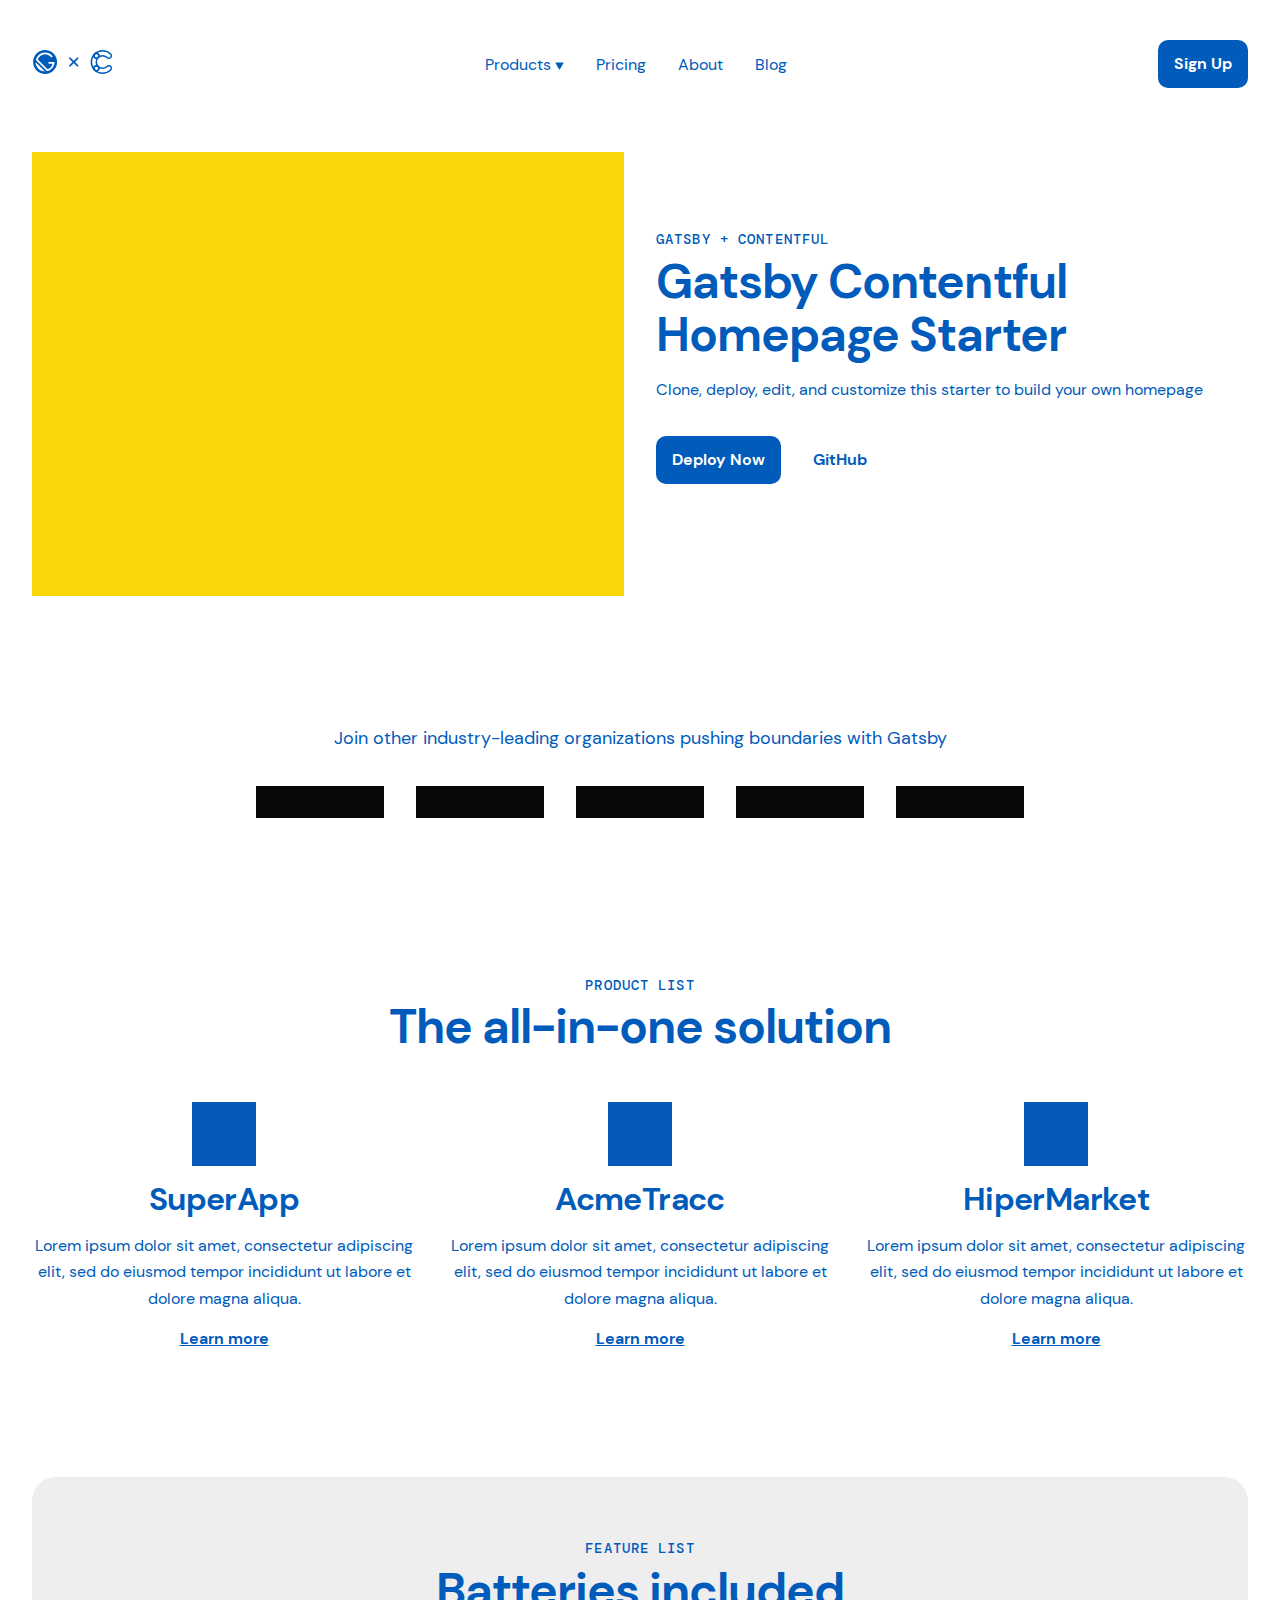
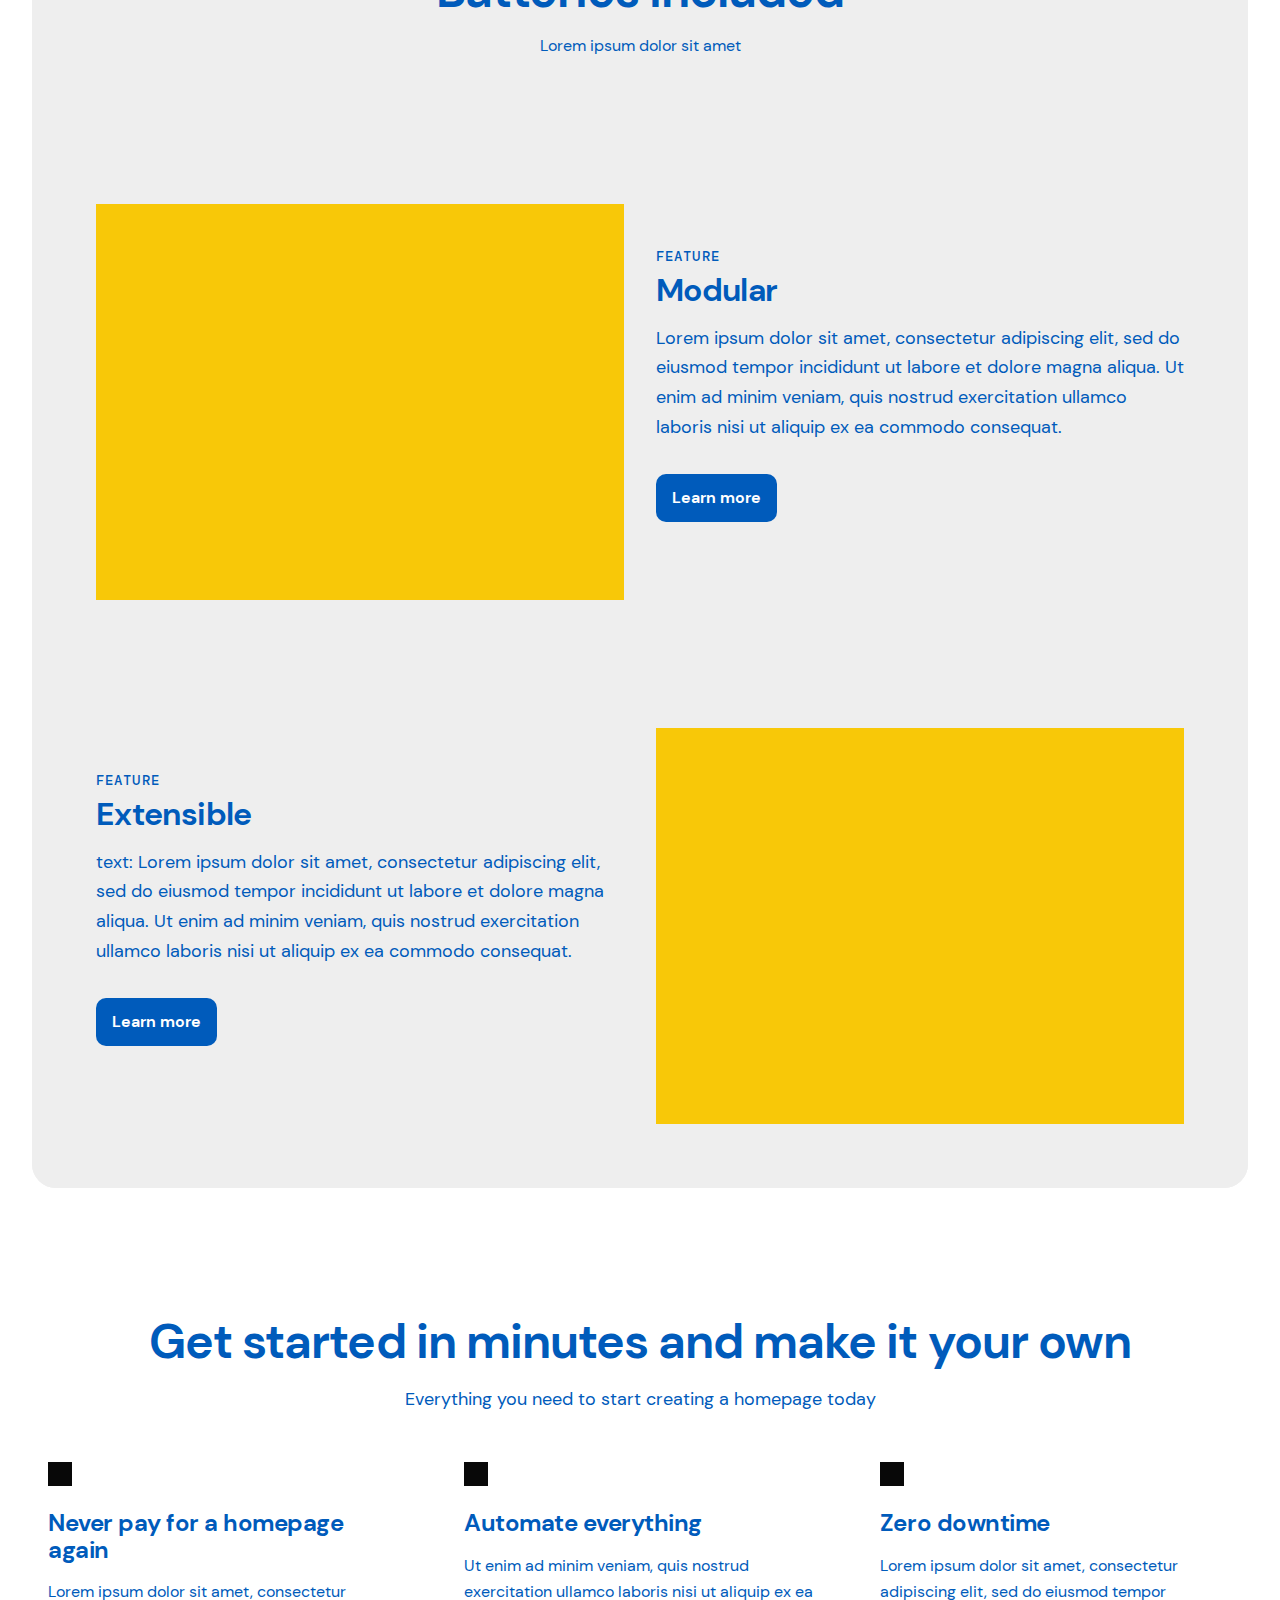
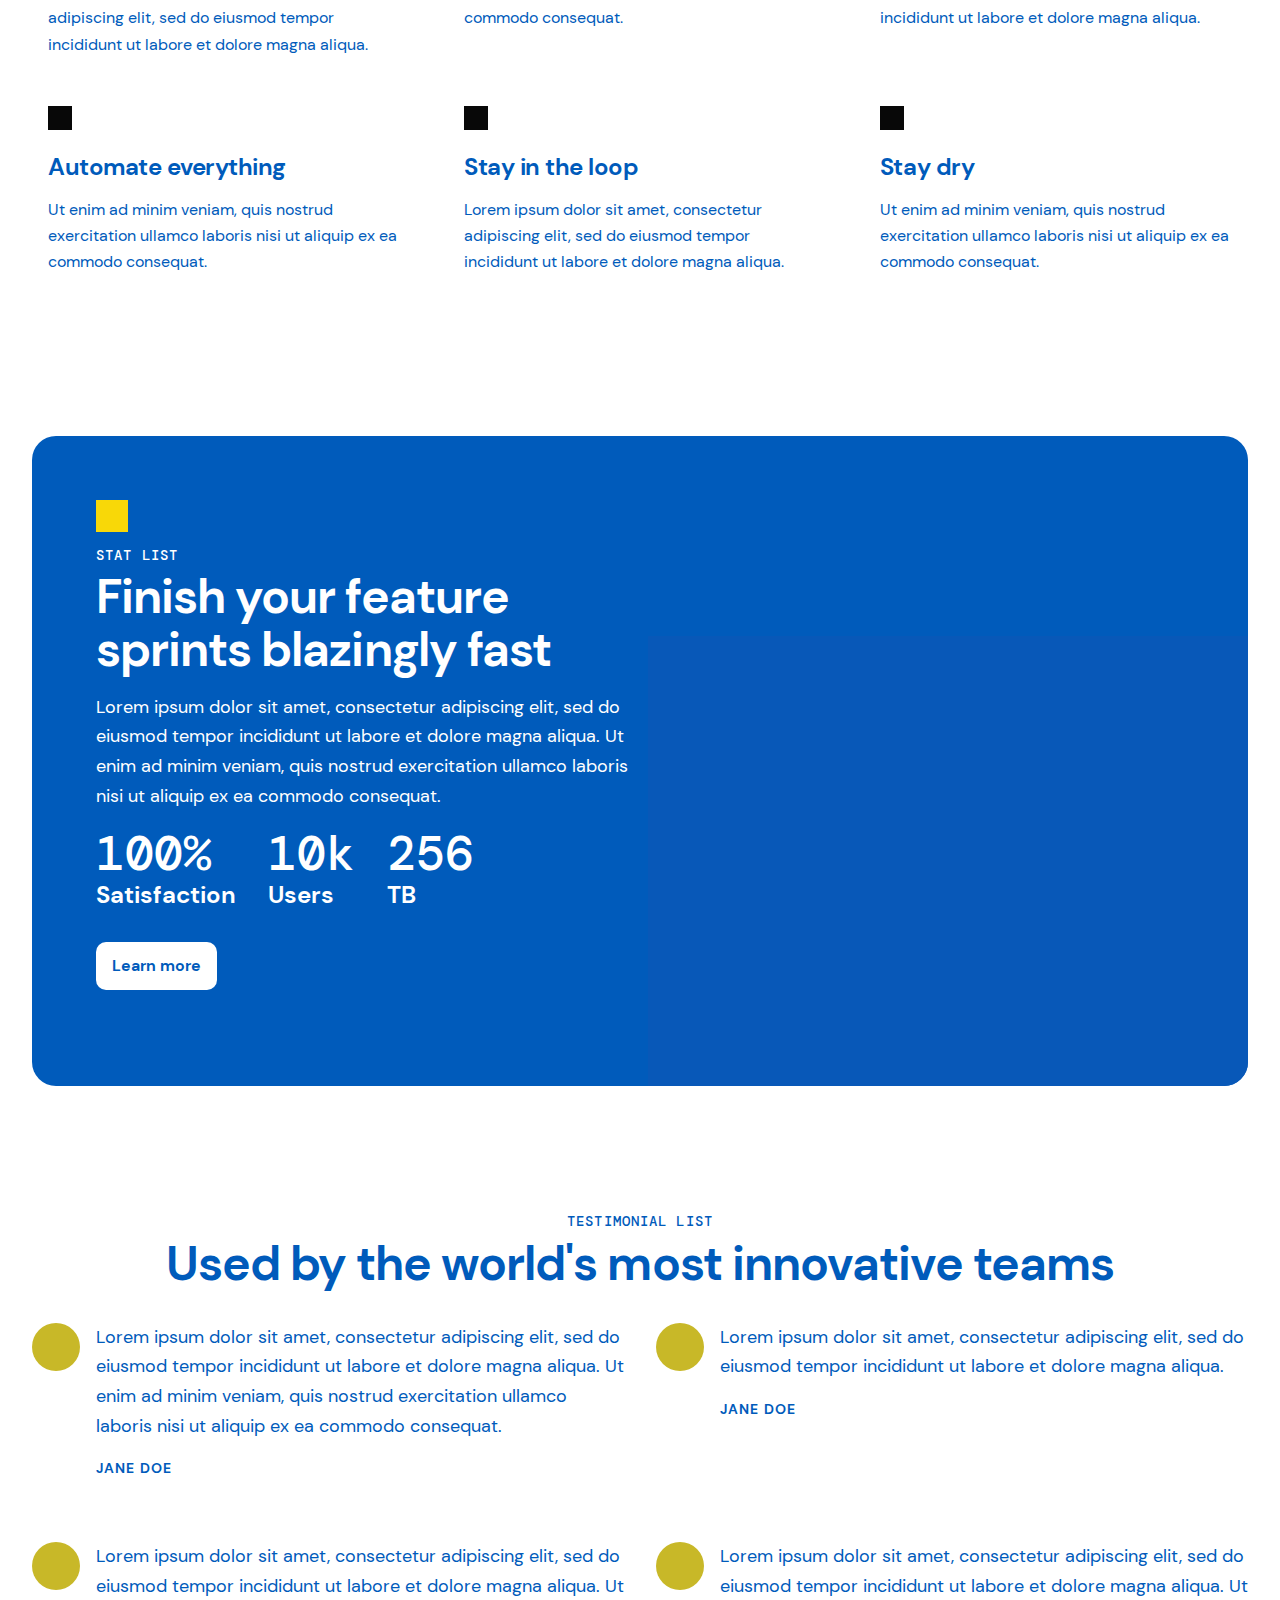
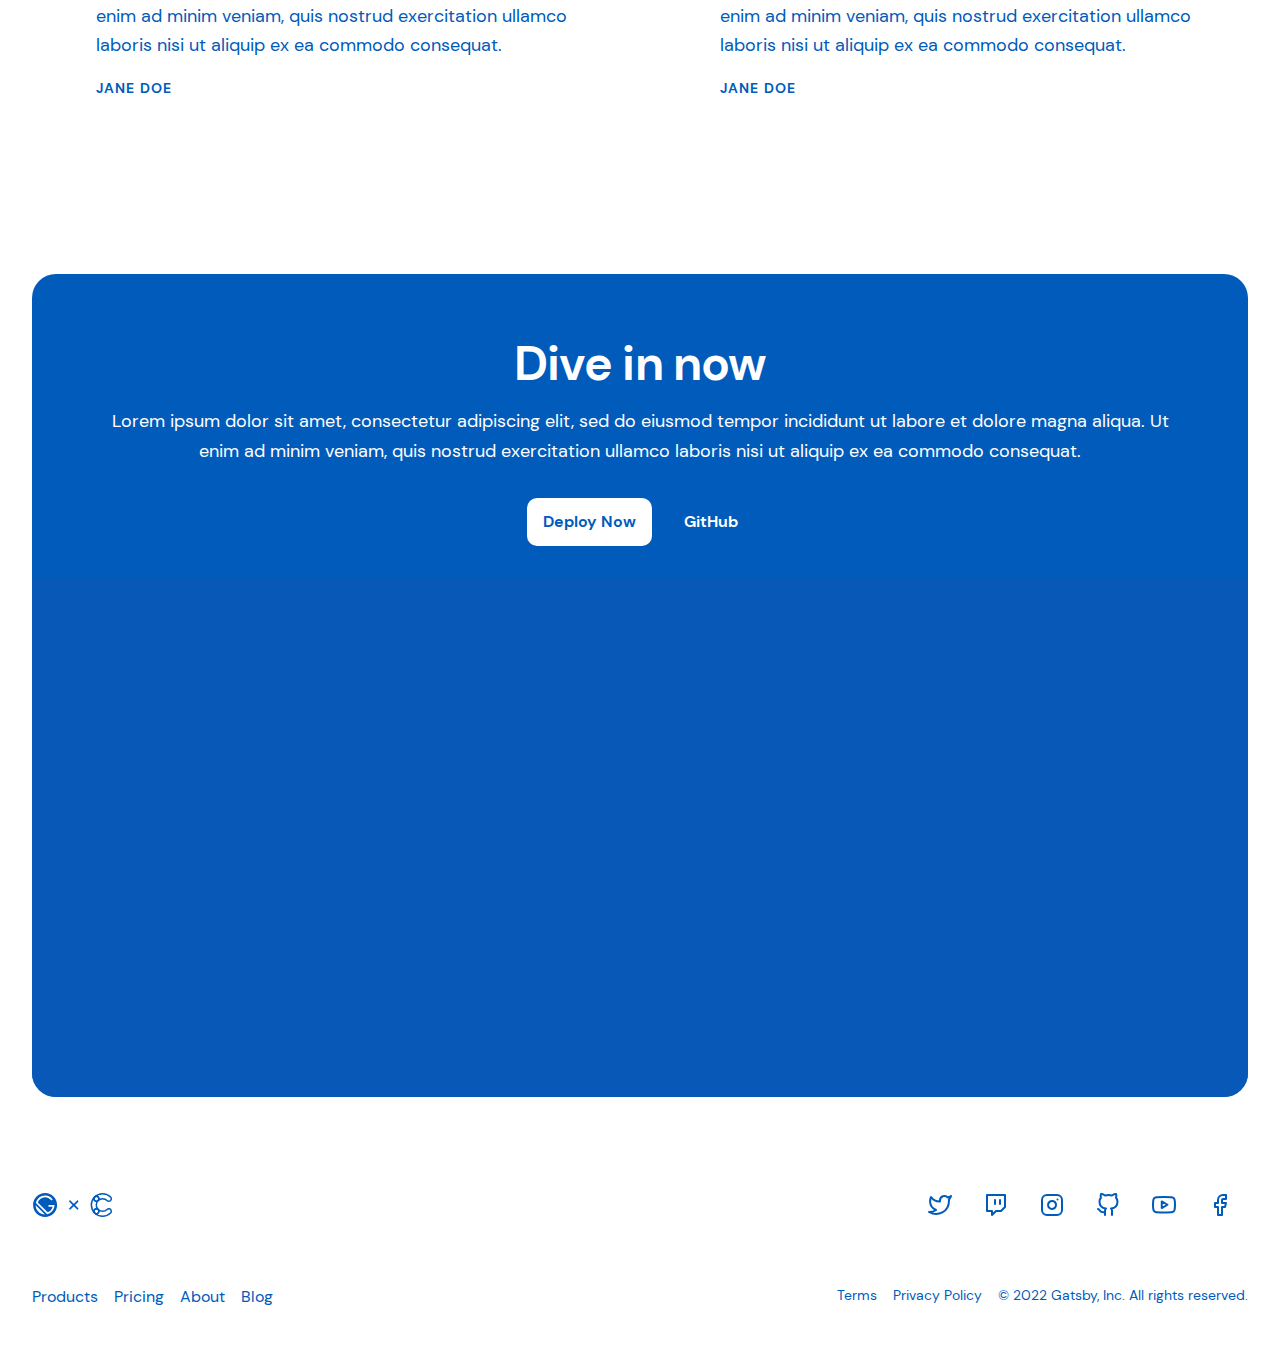
==== commit d5954bcb: "Update from https://github.com/devben/rental-portal/commit/17f7f220e80c8e305025bbd6c758b49943e79c68" ====
--- a/index.html
+++ b/index.html
@@ -1 +1 @@
-<!DOCTYPE html><html lang="en-us"><head><meta charSet="utf-8"/><meta http-equiv="x-ua-compatible" content="ie=edge"/><meta name="viewport" content="width=device-width, initial-scale=1, shrink-to-fit=no"/><meta name="generator" content="Gatsby 4.24.4"/><meta data-react-helmet="true" charSet="utf-8"/><meta data-react-helmet="true" name="description" property="og:description" content="A Gatsby Starter for building a homepage with Contentful"/><meta data-react-helmet="true" property="og:title" content="Gatsby Contentful Homepage Starter"/><meta data-react-helmet="true" property="og:image" content="https://images.ctfassets.net/t88c67u4zec5/U3SK6xjRhpQRa9vJy8nyM/a087fb9c5adeacfd2b2caae3ef068d8d/Hero.png"/><meta data-react-helmet="true" name="twitter:card" content="summary"/><meta data-react-helmet="true" name="twitter:title" content="Gatsby Contentful Homepage Starter"/><meta data-react-helmet="true" name="twitter:description" content="A Gatsby Starter for building a homepage with Contentful"/><meta data-react-helmet="true" name="twitter:image" content="https://images.ctfassets.net/t88c67u4zec5/U3SK6xjRhpQRa9vJy8nyM/a087fb9c5adeacfd2b2caae3ef068d8d/Hero.png"/><meta name="theme-color" content="#004ca3"/><style data-href="/rental-portal/styles.d9a3a3fcd41ad3b8b93e.css" data-identity="gatsby-global-css">@font-face{font-display:swap;font-family:DM Sans;font-style:normal;font-weight:400;src:url(/rental-portal/static/dm-sans-latin-ext-400-normal-46f8e89145ca0fc60f623d327d35db08.woff2) format("woff2"),url(/rental-portal/static/dm-sans-all-400-normal-37e3ab8cb633fce97c87dc20cffd615a.woff) format("woff");unicode-range:u+0100-024f,u+0259,u+1e??,u+2020,u+20a0-20ab,u+20ad-20cf,u+2113,u+2c60-2c7f,u+a720-a7ff}@font-face{font-display:swap;font-family:DM Sans;font-style:normal;font-weight:400;src:url(/rental-portal/static/dm-sans-latin-400-normal-71edbde4a8ed19eeef941b7a3ad1639d.woff2) format("woff2"),url(/rental-portal/static/dm-sans-all-400-normal-37e3ab8cb633fce97c87dc20cffd615a.woff) format("woff");unicode-range:u+00??,u+0131,u+0152-0153,u+02bb-02bc,u+02c6,u+02da,u+02dc,u+2000-206f,u+2074,u+20ac,u+2122,u+2191,u+2193,u+2212,u+2215,u+feff,u+fffd}@font-face{font-display:swap;font-family:DM Sans;font-style:normal;font-weight:500;src:url(/rental-portal/static/dm-sans-latin-ext-500-normal-d0cd2ef294906e1debec9476e18e6bc0.woff2) format("woff2"),url(/rental-portal/static/dm-sans-all-500-normal-0a59c6133bb2afd800545a6228f7c8f1.woff) format("woff");unicode-range:u+0100-024f,u+0259,u+1e??,u+2020,u+20a0-20ab,u+20ad-20cf,u+2113,u+2c60-2c7f,u+a720-a7ff}@font-face{font-display:swap;font-family:DM Sans;font-style:normal;font-weight:500;src:url(/rental-portal/static/dm-sans-latin-500-normal-82c42c7339eddd68c79dc69dd2332da5.woff2) format("woff2"),url(/rental-portal/static/dm-sans-all-500-normal-0a59c6133bb2afd800545a6228f7c8f1.woff) format("woff");unicode-range:u+00??,u+0131,u+0152-0153,u+02bb-02bc,u+02c6,u+02da,u+02dc,u+2000-206f,u+2074,u+20ac,u+2122,u+2191,u+2193,u+2212,u+2215,u+feff,u+fffd}@font-face{font-display:swap;font-family:DM Sans;font-style:normal;font-weight:700;src:url(/rental-portal/static/dm-sans-latin-ext-700-normal-260b7f4017e3fb22a92453e9869ad709.woff2) format("woff2"),url(/rental-portal/static/dm-sans-all-700-normal-83ca7716c560a37ada07ced98ad4c6ea.woff) format("woff");unicode-range:u+0100-024f,u+0259,u+1e??,u+2020,u+20a0-20ab,u+20ad-20cf,u+2113,u+2c60-2c7f,u+a720-a7ff}@font-face{font-display:swap;font-family:DM Sans;font-style:normal;font-weight:700;src:url(/rental-portal/static/dm-sans-latin-700-normal-6261bc7f59cc2e5f8f293a89e362662f.woff2) format("woff2"),url(/rental-portal/static/dm-sans-all-700-normal-83ca7716c560a37ada07ced98ad4c6ea.woff) format("woff");unicode-range:u+00??,u+0131,u+0152-0153,u+02bb-02bc,u+02c6,u+02da,u+02dc,u+2000-206f,u+2074,u+20ac,u+2122,u+2191,u+2193,u+2212,u+2215,u+feff,u+fffd}@font-face{font-display:swap;font-family:DM Mono;font-style:normal;font-weight:400;src:url([data-uri]) format("woff2"),url(/rental-portal/static/dm-mono-all-400-normal-71863af5fd990865914dda41c3808a86.woff) format("woff");unicode-range:u+0100-024f,u+0259,u+1e??,u+2020,u+20a0-20ab,u+20ad-20cf,u+2113,u+2c60-2c7f,u+a720-a7ff}@font-face{font-display:swap;font-family:DM Mono;font-style:normal;font-weight:400;src:url(/rental-portal/static/dm-mono-latin-400-normal-c1c4152e83611db446ecc2c0dfd72b04.woff2) format("woff2"),url(/rental-portal/static/dm-mono-all-400-normal-71863af5fd990865914dda41c3808a86.woff) format("woff");unicode-range:u+00??,u+0131,u+0152-0153,u+02bb-02bc,u+02c6,u+02da,u+02dc,u+2000-206f,u+2074,u+20ac,u+2122,u+2191,u+2193,u+2212,u+2215,u+feff,u+fffd}@font-face{font-display:swap;font-family:DM Mono;font-style:normal;font-weight:500;src:url([data-uri]) format("woff2"),url(/rental-portal/static/dm-mono-all-500-normal-dd1211e65f68bed55387e2363e419e78.woff) format("woff");unicode-range:u+0100-024f,u+0259,u+1e??,u+2020,u+20a0-20ab,u+20ad-20cf,u+2113,u+2c60-2c7f,u+a720-a7ff}@font-face{font-display:swap;font-family:DM Mono;font-style:normal;font-weight:500;src:url(/rental-portal/static/dm-mono-latin-500-normal-01077f9f58c8778a2435527972cabf0c.woff2) format("woff2"),url(/rental-portal/static/dm-mono-all-500-normal-dd1211e65f68bed55387e2363e419e78.woff) format("woff");unicode-range:u+00??,u+0131,u+0152-0153,u+02bb-02bc,u+02c6,u+02da,u+02dc,u+2000-206f,u+2074,u+20ac,u+2122,u+2191,u+2193,u+2212,u+2215,u+feff,u+fffd}:root{--wuwu9p0:#fff;--wuwu9p1:#005bbb;--wuwu9p2:#005bbb;--wuwu9p3:#eee;--wuwu9p4:#004287;--wuwu9p5:#000;--wuwu9p6:-0;--wuwu9p7:4px;--wuwu9p8:8px;--wuwu9p9:16px;--wuwu9pa:32px;--wuwu9pb:64px;--wuwu9pc:128px;--wuwu9pd:-4px;--wuwu9pe:-8px;--wuwu9pf:-16px;--wuwu9pg:-32px;--wuwu9ph:-64px;--wuwu9pi:-128px;--wuwu9pj:12px;--wuwu9pk:14px;--wuwu9pl:16px;--wuwu9pm:18px;--wuwu9pn:24px;--wuwu9po:32px;--wuwu9pp:48px;--wuwu9pq:64px;--wuwu9pr:400;--wuwu9ps:500;--wuwu9pt:600;--wuwu9pu:700;--wuwu9pv:800;--wuwu9pw:"DM Sans",sans-serif;--wuwu9px:"DM Sans",sans-serif;--wuwu9py:DM Mono,Menlo,monospace;--wuwu9pz:1.65;--wuwu9p10:1.25;--wuwu9p11:1.1;--wuwu9p12:1;--wuwu9p13:0;--wuwu9p14:-0.02em;--wuwu9p15:0.08em;--wuwu9p16:1280px;--wuwu9p17:1024px;--wuwu9p18:1440px;--wuwu9p19:848px;--wuwu9p1a:48px;--wuwu9p1b:300px;--wuwu9p1c:400px;--wuwu9p1d:32px;--wuwu9p1e:30px;--wuwu9p1f:10px;--wuwu9p1g:24px;--wuwu9p1h:99999px;--wuwu9p1i:0px 4px 8px 0px #2e29330a,0px 4px 24px 0px #2e293314,0px 8px 24px 0px #473f4f29}.ur0mb0{margin-left:auto;margin-right:auto;max-width:var(--wuwu9p16);padding-left:var(--wuwu9pa);padding-right:var(--wuwu9pa)}.ur0mb2{max-width:var(--wuwu9p18);padding-left:0;padding-right:0}.ur0mb3{max-width:var(--wuwu9p17)}.ur0mb4{max-width:var(--wuwu9p19)}.ur0mb5{padding-bottom:var(--wuwu9pa);padding-left:0;padding-right:0;padding-top:var(--wuwu9pa)}.ur0mb6{align-items:center;display:flex}.ur0mb7{flex-wrap:wrap}.ur0mb8{align-items:flex-start}.ur0mb9{align-items:baseline}.ur0mba{align-items:flex-start}.ur0mba,.ur0mbb{flex-direction:column}.ur0mbc{align-items:flex-end}.ur0mbd{align-items:stretch}.ur0mbe{justify-content:space-between}.ur0mbe,.ur0mbf{flex-wrap:wrap;width:100%}.ur0mbf{justify-content:center}.ur0mbg{flex-direction:column}.ur0mbh{gap:var(--wuwu9p6)}.ur0mbi{gap:var(--wuwu9p7)}.ur0mbj{gap:var(--wuwu9p8)}.ur0mbk{gap:var(--wuwu9p9)}.ur0mbl{gap:var(--wuwu9pa)}.ur0mbm{gap:var(--wuwu9pb)}.ur0mbn{gap:var(--wuwu9pc)}.ur0mbo{gap:var(--wuwu9pd)}.ur0mbp{gap:var(--wuwu9pe)}.ur0mbq{gap:var(--wuwu9pf)}.ur0mbr{gap:var(--wuwu9pg)}.ur0mbs{gap:var(--wuwu9ph)}.ur0mbt{gap:var(--wuwu9pi)}.ur0mbu,.ur0mbv,.ur0mbw,.ur0mbx,.ur0mby,.ur0mbz{width:100%}.ur0mb10{list-style:none;margin:0;padding:0}.ur0mb11{padding:var(--wuwu9p6)}.ur0mb12{padding:var(--wuwu9p7)}.ur0mb13{padding:var(--wuwu9p8)}.ur0mb14{padding:var(--wuwu9p9)}.ur0mb15{padding:var(--wuwu9pa)}.ur0mb16{padding:var(--wuwu9pb)}.ur0mb17{padding:var(--wuwu9pc)}.ur0mb18{padding:var(--wuwu9pd)}.ur0mb19{padding:var(--wuwu9pe)}.ur0mb1a{padding:var(--wuwu9pf)}.ur0mb1b{padding:var(--wuwu9pg)}.ur0mb1c{padding:var(--wuwu9ph)}.ur0mb1d{padding:var(--wuwu9pi)}.ur0mb1e{padding-bottom:var(--wuwu9p6);padding-top:var(--wuwu9p6)}.ur0mb1f{padding-bottom:var(--wuwu9p7);padding-top:var(--wuwu9p7)}.ur0mb1g{padding-bottom:var(--wuwu9p8);padding-top:var(--wuwu9p8)}.ur0mb1h{padding-bottom:var(--wuwu9p9);padding-top:var(--wuwu9p9)}.ur0mb1i{padding-bottom:var(--wuwu9pa);padding-top:var(--wuwu9pa)}.ur0mb1j{padding-bottom:var(--wuwu9pb);padding-top:var(--wuwu9pb)}.ur0mb1k{padding-bottom:var(--wuwu9pc);padding-top:var(--wuwu9pc)}.ur0mb1l{padding-bottom:var(--wuwu9pd);padding-top:var(--wuwu9pd)}.ur0mb1m{padding-bottom:var(--wuwu9pe);padding-top:var(--wuwu9pe)}.ur0mb1n{padding-bottom:var(--wuwu9pf);padding-top:var(--wuwu9pf)}.ur0mb1o{padding-bottom:var(--wuwu9pg);padding-top:var(--wuwu9pg)}.ur0mb1p{padding-bottom:var(--wuwu9ph);padding-top:var(--wuwu9ph)}.ur0mb1q{padding-bottom:var(--wuwu9pi);padding-top:var(--wuwu9pi)}.ur0mb1r{margin-bottom:var(--wuwu9p6);margin-top:var(--wuwu9p6)}.ur0mb1s{margin-bottom:var(--wuwu9p7);margin-top:var(--wuwu9p7)}.ur0mb1t{margin-bottom:var(--wuwu9p8);margin-top:var(--wuwu9p8)}.ur0mb1u{margin-bottom:var(--wuwu9p9);margin-top:var(--wuwu9p9)}.ur0mb1v{margin-bottom:var(--wuwu9pa);margin-top:var(--wuwu9pa)}.ur0mb1w{margin-bottom:var(--wuwu9pb);margin-top:var(--wuwu9pb)}.ur0mb1x{margin-bottom:var(--wuwu9pc);margin-top:var(--wuwu9pc)}.ur0mb1y{margin-bottom:var(--wuwu9pd);margin-top:var(--wuwu9pd)}.ur0mb1z{margin-bottom:var(--wuwu9pe);margin-top:var(--wuwu9pe)}.ur0mb20{margin-bottom:var(--wuwu9pf);margin-top:var(--wuwu9pf)}.ur0mb21{margin-bottom:var(--wuwu9pg);margin-top:var(--wuwu9pg)}.ur0mb22{margin-bottom:var(--wuwu9ph);margin-top:var(--wuwu9ph)}.ur0mb23{margin-bottom:var(--wuwu9pi);margin-top:var(--wuwu9pi)}.ur0mb24{margin-left:calc(var(--wuwu9p6)*-1);margin-right:calc(var(--wuwu9p6)*-1)}.ur0mb25{margin-left:calc(var(--wuwu9p7)*-1);margin-right:calc(var(--wuwu9p7)*-1)}.ur0mb26{margin-left:calc(var(--wuwu9p8)*-1);margin-right:calc(var(--wuwu9p8)*-1)}.ur0mb27{margin-left:calc(var(--wuwu9p9)*-1);margin-right:calc(var(--wuwu9p9)*-1)}.ur0mb28{margin-left:calc(var(--wuwu9pa)*-1);margin-right:calc(var(--wuwu9pa)*-1)}.ur0mb29{margin-left:calc(var(--wuwu9pb)*-1);margin-right:calc(var(--wuwu9pb)*-1)}.ur0mb2a{margin-left:calc(var(--wuwu9pc)*-1);margin-right:calc(var(--wuwu9pc)*-1)}.ur0mb2b{margin-left:calc(var(--wuwu9pd)*-1);margin-right:calc(var(--wuwu9pd)*-1)}.ur0mb2c{margin-left:calc(var(--wuwu9pe)*-1);margin-right:calc(var(--wuwu9pe)*-1)}.ur0mb2d{margin-left:calc(var(--wuwu9pf)*-1);margin-right:calc(var(--wuwu9pf)*-1)}.ur0mb2e{margin-left:calc(var(--wuwu9pg)*-1);margin-right:calc(var(--wuwu9pg)*-1)}.ur0mb2f{margin-left:calc(var(--wuwu9ph)*-1);margin-right:calc(var(--wuwu9ph)*-1)}.ur0mb2g{margin-left:calc(var(--wuwu9pi)*-1);margin-right:calc(var(--wuwu9pi)*-1)}.ur0mb2h{border-radius:var(--wuwu9p1f);overflow:hidden}.ur0mb2i{border-radius:var(--wuwu9p1g);overflow:hidden}.ur0mb2j{border-radius:var(--wuwu9p1h);overflow:hidden}.ur0mb2o{align-items:center;display:flex;flex-direction:column;text-align:center}.ur0mb2p{padding-bottom:var(--wuwu9pa);padding-top:var(--wuwu9pa)}.ur0mb2q{margin:var(--wuwu9p6)}.ur0mb2r{margin:var(--wuwu9p7)}.ur0mb2s{margin:var(--wuwu9p8)}.ur0mb2t{margin:var(--wuwu9p9)}.ur0mb2u{margin:var(--wuwu9pa)}.ur0mb2v{margin:var(--wuwu9pb)}.ur0mb2w{margin:var(--wuwu9pc)}.ur0mb2x{margin:var(--wuwu9pd)}.ur0mb2y{margin:var(--wuwu9pe)}.ur0mb2z{margin:var(--wuwu9pf)}.ur0mb30{margin:var(--wuwu9pg)}.ur0mb31{margin:var(--wuwu9ph)}.ur0mb32{margin:var(--wuwu9pi)}.ur0mb33{margin:auto}.ur0mb34{margin-left:var(--wuwu9p6)}.ur0mb35{margin-left:var(--wuwu9p7)}.ur0mb36{margin-left:var(--wuwu9p8)}.ur0mb37{margin-left:var(--wuwu9p9)}.ur0mb38{margin-left:var(--wuwu9pa)}.ur0mb39{margin-left:var(--wuwu9pb)}.ur0mb3a{margin-left:var(--wuwu9pc)}.ur0mb3b{margin-left:var(--wuwu9pd)}.ur0mb3c{margin-left:var(--wuwu9pe)}.ur0mb3d{margin-left:var(--wuwu9pf)}.ur0mb3e{margin-left:var(--wuwu9pg)}.ur0mb3f{margin-left:var(--wuwu9ph)}.ur0mb3g{margin-left:var(--wuwu9pi)}.ur0mb3h{margin-left:auto}.ur0mb3i{margin-right:var(--wuwu9p6)}.ur0mb3j{margin-right:var(--wuwu9p7)}.ur0mb3k{margin-right:var(--wuwu9p8)}.ur0mb3l{margin-right:var(--wuwu9p9)}.ur0mb3m{margin-right:var(--wuwu9pa)}.ur0mb3n{margin-right:var(--wuwu9pb)}.ur0mb3o{margin-right:var(--wuwu9pc)}.ur0mb3p{margin-right:var(--wuwu9pd)}.ur0mb3q{margin-right:var(--wuwu9pe)}.ur0mb3r{margin-right:var(--wuwu9pf)}.ur0mb3s{margin-right:var(--wuwu9pg)}.ur0mb3t{margin-right:var(--wuwu9ph)}.ur0mb3u{margin-right:var(--wuwu9pi)}.ur0mb3v{margin-right:auto}.ur0mb3w{margin-top:var(--wuwu9p6)}.ur0mb3x{margin-top:var(--wuwu9p7)}.ur0mb3y{margin-top:var(--wuwu9p8)}.ur0mb3z{margin-top:var(--wuwu9p9)}.ur0mb40{margin-top:var(--wuwu9pa)}.ur0mb41{margin-top:var(--wuwu9pb)}.ur0mb42{margin-top:var(--wuwu9pc)}.ur0mb43{margin-top:var(--wuwu9pd)}.ur0mb44{margin-top:var(--wuwu9pe)}.ur0mb45{margin-top:var(--wuwu9pf)}.ur0mb46{margin-top:var(--wuwu9pg)}.ur0mb47{margin-top:var(--wuwu9ph)}.ur0mb48{margin-top:var(--wuwu9pi)}.ur0mb49{margin-top:auto}.ur0mb4a{margin-bottom:var(--wuwu9p6)}.ur0mb4b{margin-bottom:var(--wuwu9p7)}.ur0mb4c{margin-bottom:var(--wuwu9p8)}.ur0mb4d{margin-bottom:var(--wuwu9p9)}.ur0mb4e{margin-bottom:var(--wuwu9pa)}.ur0mb4f{margin-bottom:var(--wuwu9pb)}.ur0mb4g{margin-bottom:var(--wuwu9pc)}.ur0mb4h{margin-bottom:var(--wuwu9pd)}.ur0mb4i{margin-bottom:var(--wuwu9pe)}.ur0mb4j{margin-bottom:var(--wuwu9pf)}.ur0mb4k{margin-bottom:var(--wuwu9pg)}.ur0mb4l{margin-bottom:var(--wuwu9ph)}.ur0mb4m{margin-bottom:var(--wuwu9pi)}.ur0mb4n{margin-bottom:auto}.ur0mb4o{margin:0}.ur0mb4p{font-size:var(--wuwu9pl)}.ur0mb4p,.ur0mb4q{font-weight:var(--wuwu9pr);letter-spacing:var(--wuwu9p13);line-height:var(--wuwu9pz);margin-bottom:var(--wuwu9p9)}.ur0mb4q{font-size:var(--wuwu9pm)}.ur0mb4r{font-family:var(--wuwu9px);font-size:var(--wuwu9po);font-weight:var(--wuwu9pv);letter-spacing:var(--wuwu9p14);line-height:var(--wuwu9p10);margin-bottom:var(--wuwu9pc);margin-top:var(--wuwu9pa)}.ur0mb4s{font-family:var(--wuwu9px)}.ur0mb4s,.ur0mb4t{font-size:var(--wuwu9po)}.ur0mb4s,.ur0mb4t,.ur0mb4u{font-weight:var(--wuwu9pv);letter-spacing:var(--wuwu9p14);line-height:var(--wuwu9p11);margin-bottom:var(--wuwu9p9)}.ur0mb4u{font-size:var(--wuwu9pn)}.ur0mb4v{font-family:var(--wuwu9py);font-weight:var(--wuwu9ps);line-height:var(--wuwu9p11)}.ur0mb4v,.ur0mb4w{font-size:var(--wuwu9pk);letter-spacing:var(--wuwu9p15);margin-bottom:var(--wuwu9p8);text-transform:uppercase}.ur0mb4w{font-style:normal;font-weight:var(--wuwu9pt)}.ur0mb4x{font-family:var(--wuwu9py);font-size:var(--wuwu9pp);font-weight:var(--wuwu9ps);line-height:var(--wuwu9p11)}.ur0mb4y{font-size:var(--wuwu9pn);font-weight:var(--wuwu9pu);line-height:var(--wuwu9p10)}.ur0mb4z{font-size:var(--wuwu9pk);margin-bottom:var(--wuwu9p8)}.ur0mb50{font-size:var(--wuwu9pm)}.ur0mb51{font-family:var(--wuwu9py);font-size:180px;letter-spacing:var(--wuwu9p14);line-height:var(--wuwu9p12)}.ur0mb52{text-align:center}.ur0mb53{font-weight:var(--wuwu9pu)}.ur0mb54{color:inherit}.ur0mb54:hover{color:var(--wuwu9p4)}.ur0mb55{color:inherit;text-decoration:none;transition-duration:.2s;transition-property:color;transition-timing-function:ease-in-out}.ur0mb55:hover{color:var(--wuwu9p4)}.ur0mb56{background:none;border:none;color:inherit;font-family:var(--wuwu9pw);font-size:inherit;padding:0;text-decoration:none;transition-duration:.2s;transition-property:color;transition-timing-function:ease-in-out}.ur0mb56:hover{color:var(--wuwu9p4);cursor:pointer}.ur0mb57{color:inherit;font-weight:var(--wuwu9pu)}.ur0mb57:hover{color:var(--wuwu9p4)}.ur0mb58{color:inherit;display:block}.ur0mb58,.ur0mb59{text-decoration:none}.ur0mb59{border-radius:var(--wuwu9p1f);display:inline-flex;font-size:var(--wuwu9pl);font-weight:var(--wuwu9pu);line-height:var(--wuwu9p12);padding:var(--wuwu9p9)}.ur0mb5a{background-color:var(--wuwu9p2);color:var(--wuwu9p0)}.ur0mb5a:focus,.ur0mb5a:hover{background-color:var(--wuwu9p4)}.ur0mb5b{background-color:var(--wuwu9p0);color:var(--wuwu9p2)}.ur0mb5b:focus,.ur0mb5b:hover{background-color:var(--wuwu9p4);color:var(--wuwu9p0)}.ur0mb5c{background-color:transparent;color:inherit}.ur0mb5c:focus,.ur0mb5c:hover{background-color:var(--wuwu9p3)}.ur0mb5d{background-color:transparent;color:inherit}.ur0mb5d:focus,.ur0mb5d:hover{background-color:var(--wuwu9p3);color:var(--wuwu9p2)}.ur0mb5e{background-color:var(--wuwu9p2);color:var(--wuwu9p0)}.ur0mb5f{background-color:var(--wuwu9p3);color:var(--wuwu9p2)}.ur0mb5g{margin:0;padding-bottom:var(--wuwu9pa);padding-left:0;padding-right:0;padding-top:0}.ur0mb5h{border-radius:var(--wuwu9p1h);flex-shrink:0;height:var(--wuwu9p1a);min-width:0;width:var(--wuwu9p1a)}.ur0mb5i{height:20px;width:85px}.ur0mb5j{max-width:128px}.ur0mb5k{height:24px;width:24px}.ur0mb5k,.ur0mb5l{margin-bottom:var(--wuwu9p9)}.ur0mb5l{height:32px;width:32px}.ur0mb5m{height:64px;margin-bottom:var(--wuwu9p9);width:64px}.ur0mb5n{color:var(--wuwu9p1);margin-right:var(--wuwu9p9)}.ur0mb5n:focus,.ur0mb5n:hover{color:var(--wuwu9p4)}.ur0mb5o{align-items:center;background:transparent;border:none;cursor:pointer;display:flex;height:48px;justify-content:center;width:48px}.ur0mb5p{clip:rect(0 0 0 0);border:0;height:1px;overflow:hidden;padding:0;position:absolute;white-space:nowrap;width:1px}.ur0mb5q{outline:1px solid tomato}@media screen and (min-width:52em){.ur0mb5{padding:var(--wuwu9pb) var(--wuwu9pa)}.ur0mb4s{font-size:var(--wuwu9pp)}.ur0mb51{font-size:360px}}@media screen and (min-width:40em){.ur0mbg{flex-direction:row}.ur0mbu{width:100%}.ur0mbv{width:50%}.ur0mbw{width:25%}.ur0mbx,.ur0mby{width:33.3333%}.ur0mbz{width:-webkit-fit-content;width:-moz-fit-content;width:fit-content}.ur0mb2k{order:0}.ur0mb2l{order:1}.ur0mb2m{order:2}.ur0mb2n{order:3}.ur0mb2p{padding-bottom:var(--wuwu9pb);padding-top:var(--wuwu9pb)}.ur0mb4r{font-size:var(--wuwu9pq)}}._165flw0{display:none;position:relative;z-index:1}._165flw1{display:block;padding-top:var(--wuwu9p9);position:relative}._165flw2{background:var(--wuwu9p2)}._165flw4{color:var(--wuwu9p2)}._165flw5{color:var(--wuwu9p0)}._165flw6{background:var(--wuwu9p2);height:100vh;padding-top:var(--wuwu9pa);position:absolute;width:100vw;z-index:1}._165flw7{color:var(--wuwu9p0);display:block;font-size:var(--wuwu9pn);padding:var(--wuwu9p8) var(--wuwu9pa)}@media screen and (min-width:40em){._165flw0{display:block;padding-top:var(--wuwu9pa)}._165flw1,._165flw6{display:none}}._12kcbqa0{transition-duration:.15s;transition-property:-webkit-transform;transition-property:transform;transition-property:transform,-webkit-transform;transition-timing-function:ease-in-out}._12kcbqa1{-webkit-transform:rotate(-180deg);transform:rotate(-180deg)}._12kcbqa2{-webkit-transform:rotate(90deg);transform:rotate(90deg)}._12kcbqa3{-webkit-transform:rotate(-90deg);transform:rotate(-90deg)}._1fa5qiz0{position:relative}._1fa5qiz1:hover{color:var(--wuwu9p0)}._1fa5qiz3{position:relative;white-space:nowrap;width:-webkit-fit-content;width:-moz-fit-content;width:fit-content}._1fa5qiz6{padding-bottom:var(--wuwu9p9);padding-left:var(--wuwu9pa)}._1fa5qiz7{flex-shrink:0;height:var(--wuwu9p1d);width:var(--wuwu9p1d)}._1fa5qiz9{display:none;white-space:normal}._1fa5qiza{margin:0;padding:0}@media screen and (min-width:40em){._1fa5qiz1{align-items:baseline;color:inherit;font-size:inherit;padding:0}._1fa5qiz1:hover{color:var(--wuwu9p4)}._1fa5qiz2{align-items:baseline}._1fa5qiz3{background:var(--wuwu9p0);border-radius:var(--wuwu9p1g);box-shadow:var(--wuwu9p1i);left:50%;max-width:var(--wuwu9p1c);min-width:var(--wuwu9p1b);padding:var(--wuwu9p9) var(--wuwu9p9) var(--wuwu9p6) var(--wuwu9p9);position:absolute;top:calc(100% + 20px);-webkit-transform:translateX(-50%);transform:translateX(-50%)}._1fa5qiz3:before{border-color:transparent transparent var(--wuwu9p0) transparent;border-style:solid;border-width:0 14px 17.3px;content:"";height:0;left:50%;position:absolute;top:0;-webkit-transform:translateX(-50%) translateY(calc(-100% + 2px));transform:translateX(-50%) translateY(calc(-100% + 2px));width:0}._1fa5qiz4{-webkit-animation:zoomInUp .15s ease-in-out;animation:zoomInUp .15s ease-in-out}._1fa5qiz5{-webkit-animation:zoomOutDown .15s ease-in-out;animation:zoomOutDown .15s ease-in-out;-webkit-animation-fill-mode:forwards;animation-fill-mode:forwards}._1fa5qiz6{align-items:stretch;padding-left:0}._1fa5qiz7{height:var(--wuwu9p1e);width:var(--wuwu9p1e)}._1fa5qiz8{border-radius:var(--wuwu9p1f);color:inherit;font-size:var(--wuwu9pl);font-weight:var(--wuwu9pu);margin:0;padding:var(--wuwu9p8)}._1fa5qiz8:hover{background:var(--wuwu9p3);color:inherit}._1fa5qiz9{display:block;font-size:var(--wuwu9pk);margin:0;min-width:300px}}@-webkit-keyframes zoomInUp{0%{opacity:0;-webkit-transform:scale(.95) translateY(10px) translateX(-50%);transform:scale(.95) translateY(10px) translateX(-50%);visibility:hidden}to{opacity:1;-webkit-transform:scale(1),translateY(0) translateX(-50%);transform:scale(1),translateY(0) translateX(-50%);visibility:visible}}@keyframes zoomInUp{0%{opacity:0;-webkit-transform:scale(.95) translateY(10px) translateX(-50%);transform:scale(.95) translateY(10px) translateX(-50%);visibility:hidden}to{opacity:1;-webkit-transform:scale(1),translateY(0) translateX(-50%);transform:scale(1),translateY(0) translateX(-50%);visibility:visible}}@-webkit-keyframes zoomOutDown{0%{opacity:1;-webkit-transform:scale(1) translateY(0) translateX(-50%);transform:scale(1) translateY(0) translateX(-50%)}to{opacity:0;-webkit-transform:scale(.95) translateY(10px) translateX(-50%);transform:scale(.95) translateY(10px) translateX(-50%);visibility:hidden}}@keyframes zoomOutDown{0%{opacity:1;-webkit-transform:scale(1) translateY(0) translateX(-50%);transform:scale(1) translateY(0) translateX(-50%)}to{opacity:0;-webkit-transform:scale(.95) translateY(10px) translateX(-50%);transform:scale(.95) translateY(10px) translateX(-50%);visibility:hidden}}@-webkit-keyframes fadeIn{0%{opacity:0;visibility:hidden}to{opacity:1;visibility:visible}}@keyframes fadeIn{0%{opacity:0;visibility:hidden}to{opacity:1;visibility:visible}}@-webkit-keyframes fadeOut{0%{opacity:1}to{opacity:0;visibility:hidden}}@keyframes fadeOut{0%{opacity:1}to{opacity:0;visibility:hidden}}body{-webkit-font-smoothing:antialiased;-moz-osx-font-smoothing:grayscale;background-color:var(--wuwu9p0);color:var(--wuwu9p1);font-family:var(--wuwu9pw);margin:0}*{box-sizing:border-box}._1kart9e0{font-family:var(--wuwu9py);font-style:normal;letter-spacing:-.02em}._1kart9e1{align-items:baseline;color:inherit;display:flex;font-size:var(--wuwu9pn);font-weight:var(--wuwu9pu);gap:10px;justify-content:center;text-align:center}._1kart9e2{height:12px}._1kart9e3{font-size:var(--wuwu9pn);margin-bottom:0;text-align:center}._1u1urz10{max-width:1108px}._1u1urz11{font-size:var(--wuwu9pm);margin-bottom:var(--wuwu9pb);max-width:798px}._1u1urz12{width:100%}@media screen and (min-width:40em){._1u1urz11{font-size:var(--wuwu9pn)}}.ofnu3i1{align-items:center;display:flex;flex-direction:column}@media screen and (min-width:40em){.ofnu3i0{gap:var(--wuwu9pc)}.ofnu3i1{align-items:flex-start}}</style><style>.gatsby-image-wrapper{position:relative;overflow:hidden}.gatsby-image-wrapper picture.object-fit-polyfill{position:static!important}.gatsby-image-wrapper img{bottom:0;height:100%;left:0;margin:0;max-width:none;padding:0;position:absolute;right:0;top:0;width:100%;object-fit:cover}.gatsby-image-wrapper [data-main-image]{opacity:0;transform:translateZ(0);transition:opacity .25s linear;will-change:opacity}.gatsby-image-wrapper-constrained{display:inline-block;vertical-align:top}</style><noscript><style>.gatsby-image-wrapper noscript [data-main-image]{opacity:1!important}.gatsby-image-wrapper [data-placeholder-image]{opacity:0!important}</style></noscript><script type="module">const e="undefined"!=typeof HTMLImageElement&&"loading"in HTMLImageElement.prototype;e&&document.body.addEventListener("load",(function(e){const t=e.target;if(void 0===t.dataset.mainImage)return;if(void 0===t.dataset.gatsbyImageSsr)return;let a=null,n=t;for(;null===a&&n;)void 0!==n.parentNode.dataset.gatsbyImageWrapper&&(a=n.parentNode),n=n.parentNode;const o=a.querySelector("[data-placeholder-image]"),r=new Image;r.src=t.currentSrc,r.decode().catch((()=>{})).then((()=>{t.style.opacity=1,o&&(o.style.opacity=0,o.style.transition="opacity 500ms linear")}))}),!0);</script><title data-react-helmet="true">Gatsby Contentful Homepage Starter</title><link rel="icon" href="/rental-portal/favicon-32x32.png?v=955a9d05c5c141a98f792a6172f6a651" type="image/png"/><link rel="manifest" href="/rental-portal/manifest.webmanifest" crossorigin="anonymous"/><link rel="apple-touch-icon" sizes="48x48" href="/rental-portal/icons/icon-48x48.png?v=955a9d05c5c141a98f792a6172f6a651"/><link rel="apple-touch-icon" sizes="72x72" href="/rental-portal/icons/icon-72x72.png?v=955a9d05c5c141a98f792a6172f6a651"/><link rel="apple-touch-icon" sizes="96x96" href="/rental-portal/icons/icon-96x96.png?v=955a9d05c5c141a98f792a6172f6a651"/><link rel="apple-touch-icon" sizes="144x144" href="/rental-portal/icons/icon-144x144.png?v=955a9d05c5c141a98f792a6172f6a651"/><link rel="apple-touch-icon" sizes="192x192" href="/rental-portal/icons/icon-192x192.png?v=955a9d05c5c141a98f792a6172f6a651"/><link rel="apple-touch-icon" sizes="256x256" href="/rental-portal/icons/icon-256x256.png?v=955a9d05c5c141a98f792a6172f6a651"/><link rel="apple-touch-icon" sizes="384x384" href="/rental-portal/icons/icon-384x384.png?v=955a9d05c5c141a98f792a6172f6a651"/><link rel="apple-touch-icon" sizes="512x512" href="/rental-portal/icons/icon-512x512.png?v=955a9d05c5c141a98f792a6172f6a651"/></head><body><div id="___gatsby"><div style="outline:none" tabindex="-1" id="gatsby-focus-wrapper"><header><div class="ur0mb0 _165flw0"><div class="ur0mb2s"></div><div class="ur0mb6 ur0mbe ur0mbk"><a aria-current="page" class="ur0mb55" href="/rental-portal/"><span class="ur0mb5p">Home</span><svg width="82" height="24" viewBox="0 0 82 24" fill="none" xmlns="http://www.w3.org/2000/svg"><path d="M13.083 0C6.48301 0 1.08301 5.4 1.08301 12C1.08301 18.6 6.48301 24 13.083 24C19.683 24 25.083 18.6 25.083 12C25.083 5.4 19.683 0 13.083 0ZM6.39729 18.6857C4.59729 16.8857 3.65444 14.4857 3.65444 12.1714L12.9973 21.4286C10.5973 21.3429 8.19729 20.4857 6.39729 18.6857ZM15.1402 21.1714L3.91158 9.94286C4.85444 5.74286 8.62587 2.57143 13.083 2.57143C16.2544 2.57143 18.9973 4.11429 20.7116 6.42857L19.4259 7.54286C17.9687 5.57143 15.6544 4.28571 13.083 4.28571C9.74015 4.28571 6.91158 6.42857 5.79729 9.42857L15.6544 19.2857C18.1402 18.4286 20.0259 16.2857 20.6259 13.7143H16.5116V12H22.5116C22.5116 16.4571 19.3402 20.2286 15.1402 21.1714Z" fill="currentColor"></path><path d="M46.0628 8.6268C46.2581 8.43154 46.2581 8.11496 46.0628 7.9197L45.8299 7.68681C45.6346 7.49154 45.3181 7.49154 45.1228 7.68681L42.1032 10.7064C41.908 10.9016 41.5914 10.9016 41.3961 10.7064L38.3766 7.6868C38.1813 7.49154 37.8647 7.49154 37.6695 7.68681L37.4366 7.9197C37.2413 8.11496 37.2413 8.43154 37.4366 8.62681L40.4561 11.6464C40.6514 11.8416 40.6514 12.1582 40.4561 12.3535L37.4366 15.373C37.2413 15.5683 37.2413 15.8849 37.4366 16.0801L37.6695 16.313C37.8647 16.5083 38.1813 16.5083 38.3766 16.313L41.3961 13.2935C41.5914 13.0982 41.908 13.0982 42.1032 13.2935L45.1228 16.313C45.3181 16.5083 45.6346 16.5083 45.8299 16.313L46.0628 16.0801C46.2581 15.8849 46.2581 15.5683 46.0628 15.373L43.0432 12.3535C42.848 12.1582 42.848 11.8416 43.0432 11.6464L46.0628 8.6268Z" fill="currentColor" stroke="currentColor" stroke-width="0.5"></path><path d="M66.1256 16.478V16.478C64.9356 15.2915 64.2668 13.6803 64.2668 11.9999C64.2668 10.3195 64.9356 8.70824 66.1256 7.52174V7.52174C67.0908 6.55658 67.0908 4.99176 66.1256 4.0266C65.1604 3.06145 63.5955 3.06145 62.6303 4.0266C60.5388 6.15453 59.3627 9.01622 59.3535 11.9999C59.3832 14.9794 60.5562 17.8338 62.6303 19.9732C63.2547 20.5975 64.1647 20.8414 65.0176 20.6128C65.8705 20.3843 66.5367 19.7181 66.7652 18.8653C66.9938 18.0124 66.7499 17.1024 66.1256 16.478V16.478Z" stroke="currentColor" stroke-width="1.5"></path><path d="M66.1254 7.52183V7.52183C67.3119 6.33194 68.9233 5.66317 70.6037 5.66317C72.2841 5.66317 73.8954 6.33194 75.082 7.52183V7.52183C76.0472 8.48699 77.6121 8.48699 78.5772 7.52183C79.5424 6.55668 79.5424 4.99185 78.5772 4.02669C76.4492 1.93521 73.5875 0.759177 70.6037 0.75C67.624 0.77967 64.7696 1.95268 62.6301 4.02669C61.665 4.99185 61.665 6.55668 62.6301 7.52183C63.5953 8.48699 65.1602 8.48699 66.1254 7.52183V7.52183Z" stroke="currentColor" stroke-width="1.5"></path><path d="M75.082 16.4781V16.4781C73.8954 17.668 72.2841 18.3367 70.6037 18.3367C68.9233 18.3367 67.3119 17.668 66.1254 16.4781V16.4781C65.1602 15.5129 63.5953 15.5129 62.6301 16.4781C61.665 17.4432 61.665 19.0081 62.6301 19.9732C64.7581 22.0647 67.6199 23.2407 70.6037 23.2499C73.5833 23.2202 76.4378 22.0472 78.5772 19.9732C79.2016 19.3489 79.4455 18.4389 79.2169 17.586C78.9884 16.7331 78.3222 16.0669 77.4693 15.8384C76.6164 15.6099 75.7064 15.8537 75.082 16.4781V16.4781Z" stroke="currentColor" stroke-width="1.5"></path><path d="M66.2029 7.55427C67.1836 6.57288 67.1831 4.98229 66.2016 4.00158C65.2202 3.02087 63.6296 3.02143 62.6488 4.00282C61.6681 4.98421 61.6686 6.5748 62.6501 7.55551C63.6315 8.53622 65.2221 8.53566 66.2029 7.55427Z" stroke="currentColor" stroke-width="1.5"></path><path d="M66.1921 19.9927C67.1729 19.0114 67.1723 17.4208 66.1909 16.4401C65.2095 15.4594 63.6188 15.4599 62.6381 16.4413C61.6574 17.4227 61.6579 19.0133 62.6393 19.994C63.6208 20.9747 65.2114 20.9741 66.1921 19.9927Z" stroke="currentColor" stroke-width="1.5"></path></svg></a><nav><ul class="ur0mb6 ur0mbl ur0mb10"><li><div class="ur0mb6 ur0mba ur0mbl _1fa5qiz0" data-id="Products-group-wrapper"><button class="ur0mb56 _1fa5qiz1 _165flw7"><div class="ur0mb6 ur0mbi _1fa5qiz2">Products<svg width="9" height="8" viewBox="0 0 9 8" fill="none" xmlns="http://www.w3.org/2000/svg" class="_12kcbqa0"><path d="M4.93301 7.25C4.74056 7.58333 4.25944 7.58333 4.06699 7.25L0.602886 1.25C0.410435 0.916666 0.650998 0.499999 1.0359 0.499999L7.9641 0.5C8.349 0.5 8.58957 0.916666 8.39712 1.25L4.93301 7.25Z" fill="currentColor"></path></svg></div></button></div></li><li><a class="ur0mb55" href="/rental-portal/#!">Pricing</a></li><li><a class="ur0mb55" href="/rental-portal/about">About</a></li><li><a class="ur0mb55" href="/rental-portal/#!">Blog</a></li></ul></nav><div><a class="ur0mb5a ur0mb59" href="/rental-portal/#!">Sign Up</a></div></div></div><div class="ur0mb0 _165flw1"><div class="ur0mb2s"></div><div class="ur0mb6 ur0mbe ur0mbk"><span class="_165flw4"><a aria-current="page" class="ur0mb55" href="/rental-portal/"><span class="ur0mb5p">Home</span><svg width="82" height="24" viewBox="0 0 82 24" fill="none" xmlns="http://www.w3.org/2000/svg"><path d="M13.083 0C6.48301 0 1.08301 5.4 1.08301 12C1.08301 18.6 6.48301 24 13.083 24C19.683 24 25.083 18.6 25.083 12C25.083 5.4 19.683 0 13.083 0ZM6.39729 18.6857C4.59729 16.8857 3.65444 14.4857 3.65444 12.1714L12.9973 21.4286C10.5973 21.3429 8.19729 20.4857 6.39729 18.6857ZM15.1402 21.1714L3.91158 9.94286C4.85444 5.74286 8.62587 2.57143 13.083 2.57143C16.2544 2.57143 18.9973 4.11429 20.7116 6.42857L19.4259 7.54286C17.9687 5.57143 15.6544 4.28571 13.083 4.28571C9.74015 4.28571 6.91158 6.42857 5.79729 9.42857L15.6544 19.2857C18.1402 18.4286 20.0259 16.2857 20.6259 13.7143H16.5116V12H22.5116C22.5116 16.4571 19.3402 20.2286 15.1402 21.1714Z" fill="currentColor"></path><path d="M46.0628 8.6268C46.2581 8.43154 46.2581 8.11496 46.0628 7.9197L45.8299 7.68681C45.6346 7.49154 45.3181 7.49154 45.1228 7.68681L42.1032 10.7064C41.908 10.9016 41.5914 10.9016 41.3961 10.7064L38.3766 7.6868C38.1813 7.49154 37.8647 7.49154 37.6695 7.68681L37.4366 7.9197C37.2413 8.11496 37.2413 8.43154 37.4366 8.62681L40.4561 11.6464C40.6514 11.8416 40.6514 12.1582 40.4561 12.3535L37.4366 15.373C37.2413 15.5683 37.2413 15.8849 37.4366 16.0801L37.6695 16.313C37.8647 16.5083 38.1813 16.5083 38.3766 16.313L41.3961 13.2935C41.5914 13.0982 41.908 13.0982 42.1032 13.2935L45.1228 16.313C45.3181 16.5083 45.6346 16.5083 45.8299 16.313L46.0628 16.0801C46.2581 15.8849 46.2581 15.5683 46.0628 15.373L43.0432 12.3535C42.848 12.1582 42.848 11.8416 43.0432 11.6464L46.0628 8.6268Z" fill="currentColor" stroke="currentColor" stroke-width="0.5"></path><path d="M66.1256 16.478V16.478C64.9356 15.2915 64.2668 13.6803 64.2668 11.9999C64.2668 10.3195 64.9356 8.70824 66.1256 7.52174V7.52174C67.0908 6.55658 67.0908 4.99176 66.1256 4.0266C65.1604 3.06145 63.5955 3.06145 62.6303 4.0266C60.5388 6.15453 59.3627 9.01622 59.3535 11.9999C59.3832 14.9794 60.5562 17.8338 62.6303 19.9732C63.2547 20.5975 64.1647 20.8414 65.0176 20.6128C65.8705 20.3843 66.5367 19.7181 66.7652 18.8653C66.9938 18.0124 66.7499 17.1024 66.1256 16.478V16.478Z" stroke="currentColor" stroke-width="1.5"></path><path d="M66.1254 7.52183V7.52183C67.3119 6.33194 68.9233 5.66317 70.6037 5.66317C72.2841 5.66317 73.8954 6.33194 75.082 7.52183V7.52183C76.0472 8.48699 77.6121 8.48699 78.5772 7.52183C79.5424 6.55668 79.5424 4.99185 78.5772 4.02669C76.4492 1.93521 73.5875 0.759177 70.6037 0.75C67.624 0.77967 64.7696 1.95268 62.6301 4.02669C61.665 4.99185 61.665 6.55668 62.6301 7.52183C63.5953 8.48699 65.1602 8.48699 66.1254 7.52183V7.52183Z" stroke="currentColor" stroke-width="1.5"></path><path d="M75.082 16.4781V16.4781C73.8954 17.668 72.2841 18.3367 70.6037 18.3367C68.9233 18.3367 67.3119 17.668 66.1254 16.4781V16.4781C65.1602 15.5129 63.5953 15.5129 62.6301 16.4781C61.665 17.4432 61.665 19.0081 62.6301 19.9732C64.7581 22.0647 67.6199 23.2407 70.6037 23.2499C73.5833 23.2202 76.4378 22.0472 78.5772 19.9732C79.2016 19.3489 79.4455 18.4389 79.2169 17.586C78.9884 16.7331 78.3222 16.0669 77.4693 15.8384C76.6164 15.6099 75.7064 15.8537 75.082 16.4781V16.4781Z" stroke="currentColor" stroke-width="1.5"></path><path d="M66.2029 7.55427C67.1836 6.57288 67.1831 4.98229 66.2016 4.00158C65.2202 3.02087 63.6296 3.02143 62.6488 4.00282C61.6681 4.98421 61.6686 6.5748 62.6501 7.55551C63.6315 8.53622 65.2221 8.53566 66.2029 7.55427Z" stroke="currentColor" stroke-width="1.5"></path><path d="M66.1921 19.9927C67.1729 19.0114 67.1723 17.4208 66.1909 16.4401C65.2095 15.4594 63.6188 15.4599 62.6381 16.4413C61.6574 17.4227 61.6579 19.0133 62.6393 19.994C63.6208 20.9747 65.2114 20.9741 66.1921 19.9927Z" stroke="currentColor" stroke-width="1.5"></path></svg></a></span><div class="ur0mb6 ur0mbk"><div class="ur0mb33"></div><div><a class="ur0mb5a ur0mb59" href="/rental-portal/#!">Sign Up</a></div><div class="ur0mb3r"><button class="ur0mb5o _165flw4" title="Toggle menu"><svg xmlns="http://www.w3.org/2000/svg" width="24" height="24" viewBox="0 0 24 24" fill="none" stroke="currentColor" stroke-width="2" stroke-linecap="round" stroke-linejoin="round"><line x1="3" y1="12" x2="21" y2="12"></line><line x1="3" y1="6" x2="21" y2="6"></line><line x1="3" y1="18" x2="21" y2="18"></line></svg></button></div></div></div></div></header><section class="ur0mbu ur0mb2p"><div class="ur0mb0"><div class="ur0mb6 ur0mbg ur0mbl"><div class="ur0mbv"><div data-gatsby-image-wrapper="" class="gatsby-image-wrapper gatsby-image-wrapper-constrained"><div style="max-width:2368px;display:block"><img alt="" role="presentation" aria-hidden="true" src="data:image/svg+xml;charset=utf-8,%3Csvg height=&#x27;1776&#x27; width=&#x27;2368&#x27; xmlns=&#x27;http://www.w3.org/2000/svg&#x27; version=&#x27;1.1&#x27;%3E%3C/svg%3E" style="max-width:100%;display:block;position:static"/></div><div aria-hidden="true" data-placeholder-image="" style="opacity:1;transition:opacity 500ms linear;background-color:#f8d808;position:absolute;top:0;left:0;bottom:0;right:0"></div><picture><source type="image/webp" data-srcset="https://images.ctfassets.net/t88c67u4zec5/U3SK6xjRhpQRa9vJy8nyM/a087fb9c5adeacfd2b2caae3ef068d8d/Hero.png?w=592&amp;h=444&amp;q=50&amp;fm=webp 592w,https://images.ctfassets.net/t88c67u4zec5/U3SK6xjRhpQRa9vJy8nyM/a087fb9c5adeacfd2b2caae3ef068d8d/Hero.png?w=1184&amp;h=888&amp;q=50&amp;fm=webp 1184w,https://images.ctfassets.net/t88c67u4zec5/U3SK6xjRhpQRa9vJy8nyM/a087fb9c5adeacfd2b2caae3ef068d8d/Hero.png?w=2368&amp;h=1776&amp;q=50&amp;fm=webp 2368w" sizes="(min-width: 2368px) 2368px, 100vw"/><img data-gatsby-image-ssr="" data-main-image="" style="opacity:0" sizes="(min-width: 2368px) 2368px, 100vw" decoding="async" loading="lazy" data-src="https://images.ctfassets.net/t88c67u4zec5/U3SK6xjRhpQRa9vJy8nyM/a087fb9c5adeacfd2b2caae3ef068d8d/Hero.png?w=2368&amp;h=1776&amp;q=50&amp;fm=png" data-srcset="https://images.ctfassets.net/t88c67u4zec5/U3SK6xjRhpQRa9vJy8nyM/a087fb9c5adeacfd2b2caae3ef068d8d/Hero.png?w=592&amp;h=444&amp;q=50&amp;fm=png 592w,https://images.ctfassets.net/t88c67u4zec5/U3SK6xjRhpQRa9vJy8nyM/a087fb9c5adeacfd2b2caae3ef068d8d/Hero.png?w=1184&amp;h=888&amp;q=50&amp;fm=png 1184w,https://images.ctfassets.net/t88c67u4zec5/U3SK6xjRhpQRa9vJy8nyM/a087fb9c5adeacfd2b2caae3ef068d8d/Hero.png?w=2368&amp;h=1776&amp;q=50&amp;fm=png 2368w" alt="Metaverse"/></picture><noscript><picture><source type="image/webp" srcSet="https://images.ctfassets.net/t88c67u4zec5/U3SK6xjRhpQRa9vJy8nyM/a087fb9c5adeacfd2b2caae3ef068d8d/Hero.png?w=592&amp;h=444&amp;q=50&amp;fm=webp 592w,https://images.ctfassets.net/t88c67u4zec5/U3SK6xjRhpQRa9vJy8nyM/a087fb9c5adeacfd2b2caae3ef068d8d/Hero.png?w=1184&amp;h=888&amp;q=50&amp;fm=webp 1184w,https://images.ctfassets.net/t88c67u4zec5/U3SK6xjRhpQRa9vJy8nyM/a087fb9c5adeacfd2b2caae3ef068d8d/Hero.png?w=2368&amp;h=1776&amp;q=50&amp;fm=webp 2368w" sizes="(min-width: 2368px) 2368px, 100vw"/><img data-gatsby-image-ssr="" data-main-image="" style="opacity:0" sizes="(min-width: 2368px) 2368px, 100vw" decoding="async" loading="lazy" src="https://images.ctfassets.net/t88c67u4zec5/U3SK6xjRhpQRa9vJy8nyM/a087fb9c5adeacfd2b2caae3ef068d8d/Hero.png?w=2368&amp;h=1776&amp;q=50&amp;fm=png" srcSet="https://images.ctfassets.net/t88c67u4zec5/U3SK6xjRhpQRa9vJy8nyM/a087fb9c5adeacfd2b2caae3ef068d8d/Hero.png?w=592&amp;h=444&amp;q=50&amp;fm=png 592w,https://images.ctfassets.net/t88c67u4zec5/U3SK6xjRhpQRa9vJy8nyM/a087fb9c5adeacfd2b2caae3ef068d8d/Hero.png?w=1184&amp;h=888&amp;q=50&amp;fm=png 1184w,https://images.ctfassets.net/t88c67u4zec5/U3SK6xjRhpQRa9vJy8nyM/a087fb9c5adeacfd2b2caae3ef068d8d/Hero.png?w=2368&amp;h=1776&amp;q=50&amp;fm=png 2368w" alt="Metaverse"/></picture></noscript><script type="module">const t="undefined"!=typeof HTMLImageElement&&"loading"in HTMLImageElement.prototype;if(t){const t=document.querySelectorAll("img[data-main-image]");for(let e of t){e.dataset.src&&(e.setAttribute("src",e.dataset.src),e.removeAttribute("data-src")),e.dataset.srcset&&(e.setAttribute("srcset",e.dataset.srcset),e.removeAttribute("data-srcset"));const t=e.parentNode.querySelectorAll("source[data-srcset]");for(let e of t)e.setAttribute("srcset",e.dataset.srcset),e.removeAttribute("data-srcset");e.complete&&(e.style.opacity=1,e.parentNode.parentNode.querySelector("[data-placeholder-image]").style.opacity=0)}}</script></div></div><div class="ur0mbv"><h1 class="ur0mb4s ur0mb4o"><div class="ur0mb4v ur0mb4o">Gatsby + Contentful</div>Gatsby Contentful Homepage Starter</h1><h2 class="ur0mb4t ur0mb4o"></h2><p class="ur0mb4p ur0mb4o">Clone, deploy, edit, and customize this starter to build your own homepage</p><ul class="ur0mb6 ur0mbk ur0mb1v ur0mb10"><li><a href="https://github.com/gatsbyjs/gatsby-starter-contentful-homepage#deploy-your-site" class="ur0mb5a ur0mb59">Deploy Now</a></li><li><a href="https://github.com/gatsbyjs/gatsby-starter-contentful-homepage" class="ur0mb5c ur0mb59">GitHub</a></li></ul></div></div></div></section><section class="ur0mbu ur0mb1i ur0mb2p"><div class="ur0mb3 ur0mb0"><div class="ur0mb4q ur0mb4o ur0mb52">Join other industry-leading organizations pushing boundaries with Gatsby</div><div class="ur0mb2u"></div><ul class="ur0mb6 ur0mbf ur0mbl ur0mb10"><li><div data-gatsby-image-wrapper="" class="gatsby-image-wrapper gatsby-image-wrapper-constrained ur0mb5j"><div style="max-width:384px;display:block"><img alt="" role="presentation" aria-hidden="true" src="data:image/svg+xml;charset=utf-8,%3Csvg height=&#x27;96&#x27; width=&#x27;384&#x27; xmlns=&#x27;http://www.w3.org/2000/svg&#x27; version=&#x27;1.1&#x27;%3E%3C/svg%3E" style="max-width:100%;display:block;position:static"/></div><div aria-hidden="true" data-placeholder-image="" style="opacity:1;transition:opacity 500ms linear;background-color:#080808;position:absolute;top:0;left:0;bottom:0;right:0"></div><picture><source type="image/webp" data-srcset="https://images.ctfassets.net/t88c67u4zec5/1TvrEUabcbAJWIymVccgcw/0c3a60f89b23d1228069b29d7ff12bc2/Property_1_Chattr.png?w=96&amp;h=24&amp;q=50&amp;fm=webp 96w,https://images.ctfassets.net/t88c67u4zec5/1TvrEUabcbAJWIymVccgcw/0c3a60f89b23d1228069b29d7ff12bc2/Property_1_Chattr.png?w=192&amp;h=48&amp;q=50&amp;fm=webp 192w,https://images.ctfassets.net/t88c67u4zec5/1TvrEUabcbAJWIymVccgcw/0c3a60f89b23d1228069b29d7ff12bc2/Property_1_Chattr.png?w=384&amp;h=96&amp;q=50&amp;fm=webp 384w" sizes="(min-width: 384px) 384px, 100vw"/><img data-gatsby-image-ssr="" data-main-image="" style="opacity:0" sizes="(min-width: 384px) 384px, 100vw" decoding="async" loading="lazy" data-src="https://images.ctfassets.net/t88c67u4zec5/1TvrEUabcbAJWIymVccgcw/0c3a60f89b23d1228069b29d7ff12bc2/Property_1_Chattr.png?w=384&amp;h=96&amp;q=50&amp;fm=png" data-srcset="https://images.ctfassets.net/t88c67u4zec5/1TvrEUabcbAJWIymVccgcw/0c3a60f89b23d1228069b29d7ff12bc2/Property_1_Chattr.png?w=96&amp;h=24&amp;q=50&amp;fm=png 96w,https://images.ctfassets.net/t88c67u4zec5/1TvrEUabcbAJWIymVccgcw/0c3a60f89b23d1228069b29d7ff12bc2/Property_1_Chattr.png?w=192&amp;h=48&amp;q=50&amp;fm=png 192w,https://images.ctfassets.net/t88c67u4zec5/1TvrEUabcbAJWIymVccgcw/0c3a60f89b23d1228069b29d7ff12bc2/Property_1_Chattr.png?w=384&amp;h=96&amp;q=50&amp;fm=png 384w" alt="Chatte"/></picture><noscript><picture><source type="image/webp" srcSet="https://images.ctfassets.net/t88c67u4zec5/1TvrEUabcbAJWIymVccgcw/0c3a60f89b23d1228069b29d7ff12bc2/Property_1_Chattr.png?w=96&amp;h=24&amp;q=50&amp;fm=webp 96w,https://images.ctfassets.net/t88c67u4zec5/1TvrEUabcbAJWIymVccgcw/0c3a60f89b23d1228069b29d7ff12bc2/Property_1_Chattr.png?w=192&amp;h=48&amp;q=50&amp;fm=webp 192w,https://images.ctfassets.net/t88c67u4zec5/1TvrEUabcbAJWIymVccgcw/0c3a60f89b23d1228069b29d7ff12bc2/Property_1_Chattr.png?w=384&amp;h=96&amp;q=50&amp;fm=webp 384w" sizes="(min-width: 384px) 384px, 100vw"/><img data-gatsby-image-ssr="" data-main-image="" style="opacity:0" sizes="(min-width: 384px) 384px, 100vw" decoding="async" loading="lazy" src="https://images.ctfassets.net/t88c67u4zec5/1TvrEUabcbAJWIymVccgcw/0c3a60f89b23d1228069b29d7ff12bc2/Property_1_Chattr.png?w=384&amp;h=96&amp;q=50&amp;fm=png" srcSet="https://images.ctfassets.net/t88c67u4zec5/1TvrEUabcbAJWIymVccgcw/0c3a60f89b23d1228069b29d7ff12bc2/Property_1_Chattr.png?w=96&amp;h=24&amp;q=50&amp;fm=png 96w,https://images.ctfassets.net/t88c67u4zec5/1TvrEUabcbAJWIymVccgcw/0c3a60f89b23d1228069b29d7ff12bc2/Property_1_Chattr.png?w=192&amp;h=48&amp;q=50&amp;fm=png 192w,https://images.ctfassets.net/t88c67u4zec5/1TvrEUabcbAJWIymVccgcw/0c3a60f89b23d1228069b29d7ff12bc2/Property_1_Chattr.png?w=384&amp;h=96&amp;q=50&amp;fm=png 384w" alt="Chatte"/></picture></noscript><script type="module">const t="undefined"!=typeof HTMLImageElement&&"loading"in HTMLImageElement.prototype;if(t){const t=document.querySelectorAll("img[data-main-image]");for(let e of t){e.dataset.src&&(e.setAttribute("src",e.dataset.src),e.removeAttribute("data-src")),e.dataset.srcset&&(e.setAttribute("srcset",e.dataset.srcset),e.removeAttribute("data-srcset"));const t=e.parentNode.querySelectorAll("source[data-srcset]");for(let e of t)e.setAttribute("srcset",e.dataset.srcset),e.removeAttribute("data-srcset");e.complete&&(e.style.opacity=1,e.parentNode.parentNode.querySelector("[data-placeholder-image]").style.opacity=0)}}</script></div></li><li><div data-gatsby-image-wrapper="" class="gatsby-image-wrapper gatsby-image-wrapper-constrained ur0mb5j"><div style="max-width:384px;display:block"><img alt="" role="presentation" aria-hidden="true" src="data:image/svg+xml;charset=utf-8,%3Csvg height=&#x27;96&#x27; width=&#x27;384&#x27; xmlns=&#x27;http://www.w3.org/2000/svg&#x27; version=&#x27;1.1&#x27;%3E%3C/svg%3E" style="max-width:100%;display:block;position:static"/></div><div aria-hidden="true" data-placeholder-image="" style="opacity:1;transition:opacity 500ms linear;background-color:#080808;position:absolute;top:0;left:0;bottom:0;right:0"></div><picture><source type="image/webp" data-srcset="https://images.ctfassets.net/t88c67u4zec5/FUKEhfTLAag2fYhJTNbwT/b26e9f8048bf66b4e9245fe73fde2c26/Property_1_Circuitz.png?w=96&amp;h=24&amp;q=50&amp;fm=webp 96w,https://images.ctfassets.net/t88c67u4zec5/FUKEhfTLAag2fYhJTNbwT/b26e9f8048bf66b4e9245fe73fde2c26/Property_1_Circuitz.png?w=192&amp;h=48&amp;q=50&amp;fm=webp 192w,https://images.ctfassets.net/t88c67u4zec5/FUKEhfTLAag2fYhJTNbwT/b26e9f8048bf66b4e9245fe73fde2c26/Property_1_Circuitz.png?w=384&amp;h=96&amp;q=50&amp;fm=webp 384w" sizes="(min-width: 384px) 384px, 100vw"/><img data-gatsby-image-ssr="" data-main-image="" style="opacity:0" sizes="(min-width: 384px) 384px, 100vw" decoding="async" loading="lazy" data-src="https://images.ctfassets.net/t88c67u4zec5/FUKEhfTLAag2fYhJTNbwT/b26e9f8048bf66b4e9245fe73fde2c26/Property_1_Circuitz.png?w=384&amp;h=96&amp;q=50&amp;fm=png" data-srcset="https://images.ctfassets.net/t88c67u4zec5/FUKEhfTLAag2fYhJTNbwT/b26e9f8048bf66b4e9245fe73fde2c26/Property_1_Circuitz.png?w=96&amp;h=24&amp;q=50&amp;fm=png 96w,https://images.ctfassets.net/t88c67u4zec5/FUKEhfTLAag2fYhJTNbwT/b26e9f8048bf66b4e9245fe73fde2c26/Property_1_Circuitz.png?w=192&amp;h=48&amp;q=50&amp;fm=png 192w,https://images.ctfassets.net/t88c67u4zec5/FUKEhfTLAag2fYhJTNbwT/b26e9f8048bf66b4e9245fe73fde2c26/Property_1_Circuitz.png?w=384&amp;h=96&amp;q=50&amp;fm=png 384w" alt="Circuitz"/></picture><noscript><picture><source type="image/webp" srcSet="https://images.ctfassets.net/t88c67u4zec5/FUKEhfTLAag2fYhJTNbwT/b26e9f8048bf66b4e9245fe73fde2c26/Property_1_Circuitz.png?w=96&amp;h=24&amp;q=50&amp;fm=webp 96w,https://images.ctfassets.net/t88c67u4zec5/FUKEhfTLAag2fYhJTNbwT/b26e9f8048bf66b4e9245fe73fde2c26/Property_1_Circuitz.png?w=192&amp;h=48&amp;q=50&amp;fm=webp 192w,https://images.ctfassets.net/t88c67u4zec5/FUKEhfTLAag2fYhJTNbwT/b26e9f8048bf66b4e9245fe73fde2c26/Property_1_Circuitz.png?w=384&amp;h=96&amp;q=50&amp;fm=webp 384w" sizes="(min-width: 384px) 384px, 100vw"/><img data-gatsby-image-ssr="" data-main-image="" style="opacity:0" sizes="(min-width: 384px) 384px, 100vw" decoding="async" loading="lazy" src="https://images.ctfassets.net/t88c67u4zec5/FUKEhfTLAag2fYhJTNbwT/b26e9f8048bf66b4e9245fe73fde2c26/Property_1_Circuitz.png?w=384&amp;h=96&amp;q=50&amp;fm=png" srcSet="https://images.ctfassets.net/t88c67u4zec5/FUKEhfTLAag2fYhJTNbwT/b26e9f8048bf66b4e9245fe73fde2c26/Property_1_Circuitz.png?w=96&amp;h=24&amp;q=50&amp;fm=png 96w,https://images.ctfassets.net/t88c67u4zec5/FUKEhfTLAag2fYhJTNbwT/b26e9f8048bf66b4e9245fe73fde2c26/Property_1_Circuitz.png?w=192&amp;h=48&amp;q=50&amp;fm=png 192w,https://images.ctfassets.net/t88c67u4zec5/FUKEhfTLAag2fYhJTNbwT/b26e9f8048bf66b4e9245fe73fde2c26/Property_1_Circuitz.png?w=384&amp;h=96&amp;q=50&amp;fm=png 384w" alt="Circuitz"/></picture></noscript><script type="module">const t="undefined"!=typeof HTMLImageElement&&"loading"in HTMLImageElement.prototype;if(t){const t=document.querySelectorAll("img[data-main-image]");for(let e of t){e.dataset.src&&(e.setAttribute("src",e.dataset.src),e.removeAttribute("data-src")),e.dataset.srcset&&(e.setAttribute("srcset",e.dataset.srcset),e.removeAttribute("data-srcset"));const t=e.parentNode.querySelectorAll("source[data-srcset]");for(let e of t)e.setAttribute("srcset",e.dataset.srcset),e.removeAttribute("data-srcset");e.complete&&(e.style.opacity=1,e.parentNode.parentNode.querySelector("[data-placeholder-image]").style.opacity=0)}}</script></div></li><li><div data-gatsby-image-wrapper="" class="gatsby-image-wrapper gatsby-image-wrapper-constrained ur0mb5j"><div style="max-width:384px;display:block"><img alt="" role="presentation" aria-hidden="true" src="data:image/svg+xml;charset=utf-8,%3Csvg height=&#x27;96&#x27; width=&#x27;384&#x27; xmlns=&#x27;http://www.w3.org/2000/svg&#x27; version=&#x27;1.1&#x27;%3E%3C/svg%3E" style="max-width:100%;display:block;position:static"/></div><div aria-hidden="true" data-placeholder-image="" style="opacity:1;transition:opacity 500ms linear;background-color:#080808;position:absolute;top:0;left:0;bottom:0;right:0"></div><picture><source type="image/webp" data-srcset="https://images.ctfassets.net/t88c67u4zec5/19n5p9BFjcCGQ6tIkdosao/d164e8b40584eb51f372174b6a9d96cf/Property_1_Foobank.png?w=96&amp;h=24&amp;q=50&amp;fm=webp 96w,https://images.ctfassets.net/t88c67u4zec5/19n5p9BFjcCGQ6tIkdosao/d164e8b40584eb51f372174b6a9d96cf/Property_1_Foobank.png?w=192&amp;h=48&amp;q=50&amp;fm=webp 192w,https://images.ctfassets.net/t88c67u4zec5/19n5p9BFjcCGQ6tIkdosao/d164e8b40584eb51f372174b6a9d96cf/Property_1_Foobank.png?w=384&amp;h=96&amp;q=50&amp;fm=webp 384w" sizes="(min-width: 384px) 384px, 100vw"/><img data-gatsby-image-ssr="" data-main-image="" style="opacity:0" sizes="(min-width: 384px) 384px, 100vw" decoding="async" loading="lazy" data-src="https://images.ctfassets.net/t88c67u4zec5/19n5p9BFjcCGQ6tIkdosao/d164e8b40584eb51f372174b6a9d96cf/Property_1_Foobank.png?w=384&amp;h=96&amp;q=50&amp;fm=png" data-srcset="https://images.ctfassets.net/t88c67u4zec5/19n5p9BFjcCGQ6tIkdosao/d164e8b40584eb51f372174b6a9d96cf/Property_1_Foobank.png?w=96&amp;h=24&amp;q=50&amp;fm=png 96w,https://images.ctfassets.net/t88c67u4zec5/19n5p9BFjcCGQ6tIkdosao/d164e8b40584eb51f372174b6a9d96cf/Property_1_Foobank.png?w=192&amp;h=48&amp;q=50&amp;fm=png 192w,https://images.ctfassets.net/t88c67u4zec5/19n5p9BFjcCGQ6tIkdosao/d164e8b40584eb51f372174b6a9d96cf/Property_1_Foobank.png?w=384&amp;h=96&amp;q=50&amp;fm=png 384w" alt="Foobank"/></picture><noscript><picture><source type="image/webp" srcSet="https://images.ctfassets.net/t88c67u4zec5/19n5p9BFjcCGQ6tIkdosao/d164e8b40584eb51f372174b6a9d96cf/Property_1_Foobank.png?w=96&amp;h=24&amp;q=50&amp;fm=webp 96w,https://images.ctfassets.net/t88c67u4zec5/19n5p9BFjcCGQ6tIkdosao/d164e8b40584eb51f372174b6a9d96cf/Property_1_Foobank.png?w=192&amp;h=48&amp;q=50&amp;fm=webp 192w,https://images.ctfassets.net/t88c67u4zec5/19n5p9BFjcCGQ6tIkdosao/d164e8b40584eb51f372174b6a9d96cf/Property_1_Foobank.png?w=384&amp;h=96&amp;q=50&amp;fm=webp 384w" sizes="(min-width: 384px) 384px, 100vw"/><img data-gatsby-image-ssr="" data-main-image="" style="opacity:0" sizes="(min-width: 384px) 384px, 100vw" decoding="async" loading="lazy" src="https://images.ctfassets.net/t88c67u4zec5/19n5p9BFjcCGQ6tIkdosao/d164e8b40584eb51f372174b6a9d96cf/Property_1_Foobank.png?w=384&amp;h=96&amp;q=50&amp;fm=png" srcSet="https://images.ctfassets.net/t88c67u4zec5/19n5p9BFjcCGQ6tIkdosao/d164e8b40584eb51f372174b6a9d96cf/Property_1_Foobank.png?w=96&amp;h=24&amp;q=50&amp;fm=png 96w,https://images.ctfassets.net/t88c67u4zec5/19n5p9BFjcCGQ6tIkdosao/d164e8b40584eb51f372174b6a9d96cf/Property_1_Foobank.png?w=192&amp;h=48&amp;q=50&amp;fm=png 192w,https://images.ctfassets.net/t88c67u4zec5/19n5p9BFjcCGQ6tIkdosao/d164e8b40584eb51f372174b6a9d96cf/Property_1_Foobank.png?w=384&amp;h=96&amp;q=50&amp;fm=png 384w" alt="Foobank"/></picture></noscript><script type="module">const t="undefined"!=typeof HTMLImageElement&&"loading"in HTMLImageElement.prototype;if(t){const t=document.querySelectorAll("img[data-main-image]");for(let e of t){e.dataset.src&&(e.setAttribute("src",e.dataset.src),e.removeAttribute("data-src")),e.dataset.srcset&&(e.setAttribute("srcset",e.dataset.srcset),e.removeAttribute("data-srcset"));const t=e.parentNode.querySelectorAll("source[data-srcset]");for(let e of t)e.setAttribute("srcset",e.dataset.srcset),e.removeAttribute("data-srcset");e.complete&&(e.style.opacity=1,e.parentNode.parentNode.querySelector("[data-placeholder-image]").style.opacity=0)}}</script></div></li><li><div data-gatsby-image-wrapper="" class="gatsby-image-wrapper gatsby-image-wrapper-constrained ur0mb5j"><div style="max-width:384px;display:block"><img alt="" role="presentation" aria-hidden="true" src="data:image/svg+xml;charset=utf-8,%3Csvg height=&#x27;96&#x27; width=&#x27;384&#x27; xmlns=&#x27;http://www.w3.org/2000/svg&#x27; version=&#x27;1.1&#x27;%3E%3C/svg%3E" style="max-width:100%;display:block;position:static"/></div><div aria-hidden="true" data-placeholder-image="" style="opacity:1;transition:opacity 500ms linear;background-color:#080808;position:absolute;top:0;left:0;bottom:0;right:0"></div><picture><source type="image/webp" data-srcset="https://images.ctfassets.net/t88c67u4zec5/6o5bLV5MSbjzOVaQvS54xf/526dc1dea5c30395e161da7ea56ebd2f/Property_1_Funtendo.png?w=96&amp;h=24&amp;q=50&amp;fm=webp 96w,https://images.ctfassets.net/t88c67u4zec5/6o5bLV5MSbjzOVaQvS54xf/526dc1dea5c30395e161da7ea56ebd2f/Property_1_Funtendo.png?w=192&amp;h=48&amp;q=50&amp;fm=webp 192w,https://images.ctfassets.net/t88c67u4zec5/6o5bLV5MSbjzOVaQvS54xf/526dc1dea5c30395e161da7ea56ebd2f/Property_1_Funtendo.png?w=384&amp;h=96&amp;q=50&amp;fm=webp 384w" sizes="(min-width: 384px) 384px, 100vw"/><img data-gatsby-image-ssr="" data-main-image="" style="opacity:0" sizes="(min-width: 384px) 384px, 100vw" decoding="async" loading="lazy" data-src="https://images.ctfassets.net/t88c67u4zec5/6o5bLV5MSbjzOVaQvS54xf/526dc1dea5c30395e161da7ea56ebd2f/Property_1_Funtendo.png?w=384&amp;h=96&amp;q=50&amp;fm=png" data-srcset="https://images.ctfassets.net/t88c67u4zec5/6o5bLV5MSbjzOVaQvS54xf/526dc1dea5c30395e161da7ea56ebd2f/Property_1_Funtendo.png?w=96&amp;h=24&amp;q=50&amp;fm=png 96w,https://images.ctfassets.net/t88c67u4zec5/6o5bLV5MSbjzOVaQvS54xf/526dc1dea5c30395e161da7ea56ebd2f/Property_1_Funtendo.png?w=192&amp;h=48&amp;q=50&amp;fm=png 192w,https://images.ctfassets.net/t88c67u4zec5/6o5bLV5MSbjzOVaQvS54xf/526dc1dea5c30395e161da7ea56ebd2f/Property_1_Funtendo.png?w=384&amp;h=96&amp;q=50&amp;fm=png 384w" alt="Funtendo"/></picture><noscript><picture><source type="image/webp" srcSet="https://images.ctfassets.net/t88c67u4zec5/6o5bLV5MSbjzOVaQvS54xf/526dc1dea5c30395e161da7ea56ebd2f/Property_1_Funtendo.png?w=96&amp;h=24&amp;q=50&amp;fm=webp 96w,https://images.ctfassets.net/t88c67u4zec5/6o5bLV5MSbjzOVaQvS54xf/526dc1dea5c30395e161da7ea56ebd2f/Property_1_Funtendo.png?w=192&amp;h=48&amp;q=50&amp;fm=webp 192w,https://images.ctfassets.net/t88c67u4zec5/6o5bLV5MSbjzOVaQvS54xf/526dc1dea5c30395e161da7ea56ebd2f/Property_1_Funtendo.png?w=384&amp;h=96&amp;q=50&amp;fm=webp 384w" sizes="(min-width: 384px) 384px, 100vw"/><img data-gatsby-image-ssr="" data-main-image="" style="opacity:0" sizes="(min-width: 384px) 384px, 100vw" decoding="async" loading="lazy" src="https://images.ctfassets.net/t88c67u4zec5/6o5bLV5MSbjzOVaQvS54xf/526dc1dea5c30395e161da7ea56ebd2f/Property_1_Funtendo.png?w=384&amp;h=96&amp;q=50&amp;fm=png" srcSet="https://images.ctfassets.net/t88c67u4zec5/6o5bLV5MSbjzOVaQvS54xf/526dc1dea5c30395e161da7ea56ebd2f/Property_1_Funtendo.png?w=96&amp;h=24&amp;q=50&amp;fm=png 96w,https://images.ctfassets.net/t88c67u4zec5/6o5bLV5MSbjzOVaQvS54xf/526dc1dea5c30395e161da7ea56ebd2f/Property_1_Funtendo.png?w=192&amp;h=48&amp;q=50&amp;fm=png 192w,https://images.ctfassets.net/t88c67u4zec5/6o5bLV5MSbjzOVaQvS54xf/526dc1dea5c30395e161da7ea56ebd2f/Property_1_Funtendo.png?w=384&amp;h=96&amp;q=50&amp;fm=png 384w" alt="Funtendo"/></picture></noscript><script type="module">const t="undefined"!=typeof HTMLImageElement&&"loading"in HTMLImageElement.prototype;if(t){const t=document.querySelectorAll("img[data-main-image]");for(let e of t){e.dataset.src&&(e.setAttribute("src",e.dataset.src),e.removeAttribute("data-src")),e.dataset.srcset&&(e.setAttribute("srcset",e.dataset.srcset),e.removeAttribute("data-srcset"));const t=e.parentNode.querySelectorAll("source[data-srcset]");for(let e of t)e.setAttribute("srcset",e.dataset.srcset),e.removeAttribute("data-srcset");e.complete&&(e.style.opacity=1,e.parentNode.parentNode.querySelector("[data-placeholder-image]").style.opacity=0)}}</script></div></li><li><div data-gatsby-image-wrapper="" class="gatsby-image-wrapper gatsby-image-wrapper-constrained ur0mb5j"><div style="max-width:384px;display:block"><img alt="" role="presentation" aria-hidden="true" src="data:image/svg+xml;charset=utf-8,%3Csvg height=&#x27;96&#x27; width=&#x27;384&#x27; xmlns=&#x27;http://www.w3.org/2000/svg&#x27; version=&#x27;1.1&#x27;%3E%3C/svg%3E" style="max-width:100%;display:block;position:static"/></div><div aria-hidden="true" data-placeholder-image="" style="opacity:1;transition:opacity 500ms linear;background-color:#080808;position:absolute;top:0;left:0;bottom:0;right:0"></div><picture><source type="image/webp" data-srcset="https://images.ctfassets.net/t88c67u4zec5/5ekeGJZAc9K0NoxenTtvos/4ab0c180dd651a03bc6a6564677e26ca/Property_1_Deezii.png?w=96&amp;h=24&amp;q=50&amp;fm=webp 96w,https://images.ctfassets.net/t88c67u4zec5/5ekeGJZAc9K0NoxenTtvos/4ab0c180dd651a03bc6a6564677e26ca/Property_1_Deezii.png?w=192&amp;h=48&amp;q=50&amp;fm=webp 192w,https://images.ctfassets.net/t88c67u4zec5/5ekeGJZAc9K0NoxenTtvos/4ab0c180dd651a03bc6a6564677e26ca/Property_1_Deezii.png?w=384&amp;h=96&amp;q=50&amp;fm=webp 384w" sizes="(min-width: 384px) 384px, 100vw"/><img data-gatsby-image-ssr="" data-main-image="" style="opacity:0" sizes="(min-width: 384px) 384px, 100vw" decoding="async" loading="lazy" data-src="https://images.ctfassets.net/t88c67u4zec5/5ekeGJZAc9K0NoxenTtvos/4ab0c180dd651a03bc6a6564677e26ca/Property_1_Deezii.png?w=384&amp;h=96&amp;q=50&amp;fm=png" data-srcset="https://images.ctfassets.net/t88c67u4zec5/5ekeGJZAc9K0NoxenTtvos/4ab0c180dd651a03bc6a6564677e26ca/Property_1_Deezii.png?w=96&amp;h=24&amp;q=50&amp;fm=png 96w,https://images.ctfassets.net/t88c67u4zec5/5ekeGJZAc9K0NoxenTtvos/4ab0c180dd651a03bc6a6564677e26ca/Property_1_Deezii.png?w=192&amp;h=48&amp;q=50&amp;fm=png 192w,https://images.ctfassets.net/t88c67u4zec5/5ekeGJZAc9K0NoxenTtvos/4ab0c180dd651a03bc6a6564677e26ca/Property_1_Deezii.png?w=384&amp;h=96&amp;q=50&amp;fm=png 384w" alt="Deezii"/></picture><noscript><picture><source type="image/webp" srcSet="https://images.ctfassets.net/t88c67u4zec5/5ekeGJZAc9K0NoxenTtvos/4ab0c180dd651a03bc6a6564677e26ca/Property_1_Deezii.png?w=96&amp;h=24&amp;q=50&amp;fm=webp 96w,https://images.ctfassets.net/t88c67u4zec5/5ekeGJZAc9K0NoxenTtvos/4ab0c180dd651a03bc6a6564677e26ca/Property_1_Deezii.png?w=192&amp;h=48&amp;q=50&amp;fm=webp 192w,https://images.ctfassets.net/t88c67u4zec5/5ekeGJZAc9K0NoxenTtvos/4ab0c180dd651a03bc6a6564677e26ca/Property_1_Deezii.png?w=384&amp;h=96&amp;q=50&amp;fm=webp 384w" sizes="(min-width: 384px) 384px, 100vw"/><img data-gatsby-image-ssr="" data-main-image="" style="opacity:0" sizes="(min-width: 384px) 384px, 100vw" decoding="async" loading="lazy" src="https://images.ctfassets.net/t88c67u4zec5/5ekeGJZAc9K0NoxenTtvos/4ab0c180dd651a03bc6a6564677e26ca/Property_1_Deezii.png?w=384&amp;h=96&amp;q=50&amp;fm=png" srcSet="https://images.ctfassets.net/t88c67u4zec5/5ekeGJZAc9K0NoxenTtvos/4ab0c180dd651a03bc6a6564677e26ca/Property_1_Deezii.png?w=96&amp;h=24&amp;q=50&amp;fm=png 96w,https://images.ctfassets.net/t88c67u4zec5/5ekeGJZAc9K0NoxenTtvos/4ab0c180dd651a03bc6a6564677e26ca/Property_1_Deezii.png?w=192&amp;h=48&amp;q=50&amp;fm=png 192w,https://images.ctfassets.net/t88c67u4zec5/5ekeGJZAc9K0NoxenTtvos/4ab0c180dd651a03bc6a6564677e26ca/Property_1_Deezii.png?w=384&amp;h=96&amp;q=50&amp;fm=png 384w" alt="Deezii"/></picture></noscript><script type="module">const t="undefined"!=typeof HTMLImageElement&&"loading"in HTMLImageElement.prototype;if(t){const t=document.querySelectorAll("img[data-main-image]");for(let e of t){e.dataset.src&&(e.setAttribute("src",e.dataset.src),e.removeAttribute("data-src")),e.dataset.srcset&&(e.setAttribute("srcset",e.dataset.srcset),e.removeAttribute("data-srcset"));const t=e.parentNode.querySelectorAll("source[data-srcset]");for(let e of t)e.setAttribute("srcset",e.dataset.srcset),e.removeAttribute("data-srcset");e.complete&&(e.style.opacity=1,e.parentNode.parentNode.querySelector("[data-placeholder-image]").style.opacity=0)}}</script></div></li></ul></div></section><section class="ur0mbu ur0mb2p"><div class="ur0mb0"><div class="ur0mbu ur0mb1i ur0mb2o"><h2 class="ur0mb4s ur0mb4o"><div class="ur0mb4v ur0mb4o">Product List</div>The all-in-one solution</h2></div><ul class="ur0mb6 ur0mbg ur0mbl ur0mb10"><li><div class="ur0mbu ur0mb2o"><div data-gatsby-image-wrapper="" class="gatsby-image-wrapper gatsby-image-wrapper-constrained ur0mb5m"><div style="max-width:192px;display:block"><img alt="" role="presentation" aria-hidden="true" src="data:image/svg+xml;charset=utf-8,%3Csvg height=&#x27;192&#x27; width=&#x27;192&#x27; xmlns=&#x27;http://www.w3.org/2000/svg&#x27; version=&#x27;1.1&#x27;%3E%3C/svg%3E" style="max-width:100%;display:block;position:static"/></div><div aria-hidden="true" data-placeholder-image="" style="opacity:1;transition:opacity 500ms linear;background-color:#0858b8;position:absolute;top:0;left:0;bottom:0;right:0"></div><picture><source type="image/webp" data-srcset="https://images.ctfassets.net/t88c67u4zec5/4DFPReSnygghk6dLbEiIah/5e1d3e718401971d127cde21aff395f2/Product_SuperApp__Inverted_false__Size_Large.png?w=48&amp;h=48&amp;q=50&amp;fm=webp 48w,https://images.ctfassets.net/t88c67u4zec5/4DFPReSnygghk6dLbEiIah/5e1d3e718401971d127cde21aff395f2/Product_SuperApp__Inverted_false__Size_Large.png?w=96&amp;h=96&amp;q=50&amp;fm=webp 96w,https://images.ctfassets.net/t88c67u4zec5/4DFPReSnygghk6dLbEiIah/5e1d3e718401971d127cde21aff395f2/Product_SuperApp__Inverted_false__Size_Large.png?w=192&amp;h=192&amp;q=50&amp;fm=webp 192w" sizes="(min-width: 192px) 192px, 100vw"/><img data-gatsby-image-ssr="" data-main-image="" style="opacity:0" sizes="(min-width: 192px) 192px, 100vw" decoding="async" loading="lazy" data-src="https://images.ctfassets.net/t88c67u4zec5/4DFPReSnygghk6dLbEiIah/5e1d3e718401971d127cde21aff395f2/Product_SuperApp__Inverted_false__Size_Large.png?w=192&amp;h=192&amp;q=50&amp;fm=png" data-srcset="https://images.ctfassets.net/t88c67u4zec5/4DFPReSnygghk6dLbEiIah/5e1d3e718401971d127cde21aff395f2/Product_SuperApp__Inverted_false__Size_Large.png?w=48&amp;h=48&amp;q=50&amp;fm=png 48w,https://images.ctfassets.net/t88c67u4zec5/4DFPReSnygghk6dLbEiIah/5e1d3e718401971d127cde21aff395f2/Product_SuperApp__Inverted_false__Size_Large.png?w=96&amp;h=96&amp;q=50&amp;fm=png 96w,https://images.ctfassets.net/t88c67u4zec5/4DFPReSnygghk6dLbEiIah/5e1d3e718401971d127cde21aff395f2/Product_SuperApp__Inverted_false__Size_Large.png?w=192&amp;h=192&amp;q=50&amp;fm=png 192w" alt="Storm Icon Inverted Hexagon"/></picture><noscript><picture><source type="image/webp" srcSet="https://images.ctfassets.net/t88c67u4zec5/4DFPReSnygghk6dLbEiIah/5e1d3e718401971d127cde21aff395f2/Product_SuperApp__Inverted_false__Size_Large.png?w=48&amp;h=48&amp;q=50&amp;fm=webp 48w,https://images.ctfassets.net/t88c67u4zec5/4DFPReSnygghk6dLbEiIah/5e1d3e718401971d127cde21aff395f2/Product_SuperApp__Inverted_false__Size_Large.png?w=96&amp;h=96&amp;q=50&amp;fm=webp 96w,https://images.ctfassets.net/t88c67u4zec5/4DFPReSnygghk6dLbEiIah/5e1d3e718401971d127cde21aff395f2/Product_SuperApp__Inverted_false__Size_Large.png?w=192&amp;h=192&amp;q=50&amp;fm=webp 192w" sizes="(min-width: 192px) 192px, 100vw"/><img data-gatsby-image-ssr="" data-main-image="" style="opacity:0" sizes="(min-width: 192px) 192px, 100vw" decoding="async" loading="lazy" src="https://images.ctfassets.net/t88c67u4zec5/4DFPReSnygghk6dLbEiIah/5e1d3e718401971d127cde21aff395f2/Product_SuperApp__Inverted_false__Size_Large.png?w=192&amp;h=192&amp;q=50&amp;fm=png" srcSet="https://images.ctfassets.net/t88c67u4zec5/4DFPReSnygghk6dLbEiIah/5e1d3e718401971d127cde21aff395f2/Product_SuperApp__Inverted_false__Size_Large.png?w=48&amp;h=48&amp;q=50&amp;fm=png 48w,https://images.ctfassets.net/t88c67u4zec5/4DFPReSnygghk6dLbEiIah/5e1d3e718401971d127cde21aff395f2/Product_SuperApp__Inverted_false__Size_Large.png?w=96&amp;h=96&amp;q=50&amp;fm=png 96w,https://images.ctfassets.net/t88c67u4zec5/4DFPReSnygghk6dLbEiIah/5e1d3e718401971d127cde21aff395f2/Product_SuperApp__Inverted_false__Size_Large.png?w=192&amp;h=192&amp;q=50&amp;fm=png 192w" alt="Storm Icon Inverted Hexagon"/></picture></noscript><script type="module">const t="undefined"!=typeof HTMLImageElement&&"loading"in HTMLImageElement.prototype;if(t){const t=document.querySelectorAll("img[data-main-image]");for(let e of t){e.dataset.src&&(e.setAttribute("src",e.dataset.src),e.removeAttribute("data-src")),e.dataset.srcset&&(e.setAttribute("srcset",e.dataset.srcset),e.removeAttribute("data-srcset"));const t=e.parentNode.querySelectorAll("source[data-srcset]");for(let e of t)e.setAttribute("srcset",e.dataset.srcset),e.removeAttribute("data-srcset");e.complete&&(e.style.opacity=1,e.parentNode.parentNode.querySelector("[data-placeholder-image]").style.opacity=0)}}</script></div><h3 class="ur0mb4t ur0mb4o">SuperApp</h3><div class="ur0mb4p ur0mb4o">Lorem ipsum dolor sit amet, consectetur adipiscing elit, sed do eiusmod tempor incididunt ut labore et dolore magna aliqua.</div><ul class="ur0mb6 ur0mbk ur0mb10"><li><a class="ur0mb57" href="/rental-portal/#!">Learn more</a></li></ul></div></li><li><div class="ur0mbu ur0mb2o"><div data-gatsby-image-wrapper="" class="gatsby-image-wrapper gatsby-image-wrapper-constrained ur0mb5m"><div style="max-width:192px;display:block"><img alt="" role="presentation" aria-hidden="true" src="data:image/svg+xml;charset=utf-8,%3Csvg height=&#x27;192&#x27; width=&#x27;192&#x27; xmlns=&#x27;http://www.w3.org/2000/svg&#x27; version=&#x27;1.1&#x27;%3E%3C/svg%3E" style="max-width:100%;display:block;position:static"/></div><div aria-hidden="true" data-placeholder-image="" style="opacity:1;transition:opacity 500ms linear;background-color:#0858b8;position:absolute;top:0;left:0;bottom:0;right:0"></div><picture><source type="image/webp" data-srcset="https://images.ctfassets.net/t88c67u4zec5/3E4AFvWEN1tvgt2yzDqbBA/a6d8c8f08a03f551ff603c5c88592ce1/Product_AcmeTrack__Inverted_false__Size_Large.png?w=48&amp;h=48&amp;q=50&amp;fm=webp 48w,https://images.ctfassets.net/t88c67u4zec5/3E4AFvWEN1tvgt2yzDqbBA/a6d8c8f08a03f551ff603c5c88592ce1/Product_AcmeTrack__Inverted_false__Size_Large.png?w=96&amp;h=96&amp;q=50&amp;fm=webp 96w,https://images.ctfassets.net/t88c67u4zec5/3E4AFvWEN1tvgt2yzDqbBA/a6d8c8f08a03f551ff603c5c88592ce1/Product_AcmeTrack__Inverted_false__Size_Large.png?w=192&amp;h=192&amp;q=50&amp;fm=webp 192w" sizes="(min-width: 192px) 192px, 100vw"/><img data-gatsby-image-ssr="" data-main-image="" style="opacity:0" sizes="(min-width: 192px) 192px, 100vw" decoding="async" loading="lazy" data-src="https://images.ctfassets.net/t88c67u4zec5/3E4AFvWEN1tvgt2yzDqbBA/a6d8c8f08a03f551ff603c5c88592ce1/Product_AcmeTrack__Inverted_false__Size_Large.png?w=192&amp;h=192&amp;q=50&amp;fm=png" data-srcset="https://images.ctfassets.net/t88c67u4zec5/3E4AFvWEN1tvgt2yzDqbBA/a6d8c8f08a03f551ff603c5c88592ce1/Product_AcmeTrack__Inverted_false__Size_Large.png?w=48&amp;h=48&amp;q=50&amp;fm=png 48w,https://images.ctfassets.net/t88c67u4zec5/3E4AFvWEN1tvgt2yzDqbBA/a6d8c8f08a03f551ff603c5c88592ce1/Product_AcmeTrack__Inverted_false__Size_Large.png?w=96&amp;h=96&amp;q=50&amp;fm=png 96w,https://images.ctfassets.net/t88c67u4zec5/3E4AFvWEN1tvgt2yzDqbBA/a6d8c8f08a03f551ff603c5c88592ce1/Product_AcmeTrack__Inverted_false__Size_Large.png?w=192&amp;h=192&amp;q=50&amp;fm=png 192w" alt="Pulse Icon Inverted"/></picture><noscript><picture><source type="image/webp" srcSet="https://images.ctfassets.net/t88c67u4zec5/3E4AFvWEN1tvgt2yzDqbBA/a6d8c8f08a03f551ff603c5c88592ce1/Product_AcmeTrack__Inverted_false__Size_Large.png?w=48&amp;h=48&amp;q=50&amp;fm=webp 48w,https://images.ctfassets.net/t88c67u4zec5/3E4AFvWEN1tvgt2yzDqbBA/a6d8c8f08a03f551ff603c5c88592ce1/Product_AcmeTrack__Inverted_false__Size_Large.png?w=96&amp;h=96&amp;q=50&amp;fm=webp 96w,https://images.ctfassets.net/t88c67u4zec5/3E4AFvWEN1tvgt2yzDqbBA/a6d8c8f08a03f551ff603c5c88592ce1/Product_AcmeTrack__Inverted_false__Size_Large.png?w=192&amp;h=192&amp;q=50&amp;fm=webp 192w" sizes="(min-width: 192px) 192px, 100vw"/><img data-gatsby-image-ssr="" data-main-image="" style="opacity:0" sizes="(min-width: 192px) 192px, 100vw" decoding="async" loading="lazy" src="https://images.ctfassets.net/t88c67u4zec5/3E4AFvWEN1tvgt2yzDqbBA/a6d8c8f08a03f551ff603c5c88592ce1/Product_AcmeTrack__Inverted_false__Size_Large.png?w=192&amp;h=192&amp;q=50&amp;fm=png" srcSet="https://images.ctfassets.net/t88c67u4zec5/3E4AFvWEN1tvgt2yzDqbBA/a6d8c8f08a03f551ff603c5c88592ce1/Product_AcmeTrack__Inverted_false__Size_Large.png?w=48&amp;h=48&amp;q=50&amp;fm=png 48w,https://images.ctfassets.net/t88c67u4zec5/3E4AFvWEN1tvgt2yzDqbBA/a6d8c8f08a03f551ff603c5c88592ce1/Product_AcmeTrack__Inverted_false__Size_Large.png?w=96&amp;h=96&amp;q=50&amp;fm=png 96w,https://images.ctfassets.net/t88c67u4zec5/3E4AFvWEN1tvgt2yzDqbBA/a6d8c8f08a03f551ff603c5c88592ce1/Product_AcmeTrack__Inverted_false__Size_Large.png?w=192&amp;h=192&amp;q=50&amp;fm=png 192w" alt="Pulse Icon Inverted"/></picture></noscript><script type="module">const t="undefined"!=typeof HTMLImageElement&&"loading"in HTMLImageElement.prototype;if(t){const t=document.querySelectorAll("img[data-main-image]");for(let e of t){e.dataset.src&&(e.setAttribute("src",e.dataset.src),e.removeAttribute("data-src")),e.dataset.srcset&&(e.setAttribute("srcset",e.dataset.srcset),e.removeAttribute("data-srcset"));const t=e.parentNode.querySelectorAll("source[data-srcset]");for(let e of t)e.setAttribute("srcset",e.dataset.srcset),e.removeAttribute("data-srcset");e.complete&&(e.style.opacity=1,e.parentNode.parentNode.querySelector("[data-placeholder-image]").style.opacity=0)}}</script></div><h3 class="ur0mb4t ur0mb4o">AcmeTracc</h3><div class="ur0mb4p ur0mb4o">Lorem ipsum dolor sit amet, consectetur adipiscing elit, sed do eiusmod tempor incididunt ut labore et dolore magna aliqua.</div><ul class="ur0mb6 ur0mbk ur0mb10"><li><a class="ur0mb57" href="/rental-portal/#!">Learn more</a></li></ul></div></li><li><div class="ur0mbu ur0mb2o"><div data-gatsby-image-wrapper="" class="gatsby-image-wrapper gatsby-image-wrapper-constrained ur0mb5m"><div style="max-width:192px;display:block"><img alt="" role="presentation" aria-hidden="true" src="data:image/svg+xml;charset=utf-8,%3Csvg height=&#x27;192&#x27; width=&#x27;192&#x27; xmlns=&#x27;http://www.w3.org/2000/svg&#x27; version=&#x27;1.1&#x27;%3E%3C/svg%3E" style="max-width:100%;display:block;position:static"/></div><div aria-hidden="true" data-placeholder-image="" style="opacity:1;transition:opacity 500ms linear;background-color:#0858b8;position:absolute;top:0;left:0;bottom:0;right:0"></div><picture><source type="image/webp" data-srcset="https://images.ctfassets.net/t88c67u4zec5/6RqJtLsGmHbthJ4oSb8dgv/c828f3ff2f8b39d704a32a79053b0b73/Product_HyperMarket__Inverted_false__Size_Large.png?w=48&amp;h=48&amp;q=50&amp;fm=webp 48w,https://images.ctfassets.net/t88c67u4zec5/6RqJtLsGmHbthJ4oSb8dgv/c828f3ff2f8b39d704a32a79053b0b73/Product_HyperMarket__Inverted_false__Size_Large.png?w=96&amp;h=96&amp;q=50&amp;fm=webp 96w,https://images.ctfassets.net/t88c67u4zec5/6RqJtLsGmHbthJ4oSb8dgv/c828f3ff2f8b39d704a32a79053b0b73/Product_HyperMarket__Inverted_false__Size_Large.png?w=192&amp;h=192&amp;q=50&amp;fm=webp 192w" sizes="(min-width: 192px) 192px, 100vw"/><img data-gatsby-image-ssr="" data-main-image="" style="opacity:0" sizes="(min-width: 192px) 192px, 100vw" decoding="async" loading="lazy" data-src="https://images.ctfassets.net/t88c67u4zec5/6RqJtLsGmHbthJ4oSb8dgv/c828f3ff2f8b39d704a32a79053b0b73/Product_HyperMarket__Inverted_false__Size_Large.png?w=192&amp;h=192&amp;q=50&amp;fm=png" data-srcset="https://images.ctfassets.net/t88c67u4zec5/6RqJtLsGmHbthJ4oSb8dgv/c828f3ff2f8b39d704a32a79053b0b73/Product_HyperMarket__Inverted_false__Size_Large.png?w=48&amp;h=48&amp;q=50&amp;fm=png 48w,https://images.ctfassets.net/t88c67u4zec5/6RqJtLsGmHbthJ4oSb8dgv/c828f3ff2f8b39d704a32a79053b0b73/Product_HyperMarket__Inverted_false__Size_Large.png?w=96&amp;h=96&amp;q=50&amp;fm=png 96w,https://images.ctfassets.net/t88c67u4zec5/6RqJtLsGmHbthJ4oSb8dgv/c828f3ff2f8b39d704a32a79053b0b73/Product_HyperMarket__Inverted_false__Size_Large.png?w=192&amp;h=192&amp;q=50&amp;fm=png 192w" alt="Umbrella Icon Inverted Circle"/></picture><noscript><picture><source type="image/webp" srcSet="https://images.ctfassets.net/t88c67u4zec5/6RqJtLsGmHbthJ4oSb8dgv/c828f3ff2f8b39d704a32a79053b0b73/Product_HyperMarket__Inverted_false__Size_Large.png?w=48&amp;h=48&amp;q=50&amp;fm=webp 48w,https://images.ctfassets.net/t88c67u4zec5/6RqJtLsGmHbthJ4oSb8dgv/c828f3ff2f8b39d704a32a79053b0b73/Product_HyperMarket__Inverted_false__Size_Large.png?w=96&amp;h=96&amp;q=50&amp;fm=webp 96w,https://images.ctfassets.net/t88c67u4zec5/6RqJtLsGmHbthJ4oSb8dgv/c828f3ff2f8b39d704a32a79053b0b73/Product_HyperMarket__Inverted_false__Size_Large.png?w=192&amp;h=192&amp;q=50&amp;fm=webp 192w" sizes="(min-width: 192px) 192px, 100vw"/><img data-gatsby-image-ssr="" data-main-image="" style="opacity:0" sizes="(min-width: 192px) 192px, 100vw" decoding="async" loading="lazy" src="https://images.ctfassets.net/t88c67u4zec5/6RqJtLsGmHbthJ4oSb8dgv/c828f3ff2f8b39d704a32a79053b0b73/Product_HyperMarket__Inverted_false__Size_Large.png?w=192&amp;h=192&amp;q=50&amp;fm=png" srcSet="https://images.ctfassets.net/t88c67u4zec5/6RqJtLsGmHbthJ4oSb8dgv/c828f3ff2f8b39d704a32a79053b0b73/Product_HyperMarket__Inverted_false__Size_Large.png?w=48&amp;h=48&amp;q=50&amp;fm=png 48w,https://images.ctfassets.net/t88c67u4zec5/6RqJtLsGmHbthJ4oSb8dgv/c828f3ff2f8b39d704a32a79053b0b73/Product_HyperMarket__Inverted_false__Size_Large.png?w=96&amp;h=96&amp;q=50&amp;fm=png 96w,https://images.ctfassets.net/t88c67u4zec5/6RqJtLsGmHbthJ4oSb8dgv/c828f3ff2f8b39d704a32a79053b0b73/Product_HyperMarket__Inverted_false__Size_Large.png?w=192&amp;h=192&amp;q=50&amp;fm=png 192w" alt="Umbrella Icon Inverted Circle"/></picture></noscript><script type="module">const t="undefined"!=typeof HTMLImageElement&&"loading"in HTMLImageElement.prototype;if(t){const t=document.querySelectorAll("img[data-main-image]");for(let e of t){e.dataset.src&&(e.setAttribute("src",e.dataset.src),e.removeAttribute("data-src")),e.dataset.srcset&&(e.setAttribute("srcset",e.dataset.srcset),e.removeAttribute("data-srcset"));const t=e.parentNode.querySelectorAll("source[data-srcset]");for(let e of t)e.setAttribute("srcset",e.dataset.srcset),e.removeAttribute("data-srcset");e.complete&&(e.style.opacity=1,e.parentNode.parentNode.querySelector("[data-placeholder-image]").style.opacity=0)}}</script></div><h3 class="ur0mb4t ur0mb4o">HiperMarket</h3><div class="ur0mb4p ur0mb4o">Lorem ipsum dolor sit amet, consectetur adipiscing elit, sed do eiusmod tempor incididunt ut labore et dolore magna aliqua.</div><ul class="ur0mb6 ur0mbk ur0mb10"><li><a class="ur0mb57" href="/rental-portal/#!">Learn more</a></li></ul></div></li></ul></div></section><div class="ur0mb5 ur0mb0"><div class="ur0mbu ur0mb5f ur0mb2i"><div class="ur0mbu ur0mb1j ur0mb2o"><h2 class="ur0mb4s ur0mb4o"><div class="ur0mb4v ur0mb4o">Feature List</div>Batteries included</h2><div class="ur0mb4p ur0mb4o">Lorem ipsum dolor sit amet</div></div><section class="ur0mbu ur0mb5f ur0mb15 ur0mb2p"><div class="ur0mb0"><div class="ur0mb6 ur0mbg ur0mbl"><div class="ur0mbv"><div data-gatsby-image-wrapper="" class="gatsby-image-wrapper gatsby-image-wrapper-constrained"><div style="max-width:2368px;display:block"><img alt="" role="presentation" aria-hidden="true" src="data:image/svg+xml;charset=utf-8,%3Csvg height=&#x27;1776&#x27; width=&#x27;2368&#x27; xmlns=&#x27;http://www.w3.org/2000/svg&#x27; version=&#x27;1.1&#x27;%3E%3C/svg%3E" style="max-width:100%;display:block;position:static"/></div><div aria-hidden="true" data-placeholder-image="" style="opacity:1;transition:opacity 500ms linear;background-color:#f8c808;position:absolute;top:0;left:0;bottom:0;right:0"></div><picture><source type="image/webp" data-srcset="https://images.ctfassets.net/t88c67u4zec5/5ZkiE2jhld2iLz7VBmMEeX/dada1798a3570b66ccba54e282bd5719/Developer.png?w=592&amp;h=444&amp;q=50&amp;fm=webp 592w,https://images.ctfassets.net/t88c67u4zec5/5ZkiE2jhld2iLz7VBmMEeX/dada1798a3570b66ccba54e282bd5719/Developer.png?w=1184&amp;h=888&amp;q=50&amp;fm=webp 1184w,https://images.ctfassets.net/t88c67u4zec5/5ZkiE2jhld2iLz7VBmMEeX/dada1798a3570b66ccba54e282bd5719/Developer.png?w=2368&amp;h=1776&amp;q=50&amp;fm=webp 2368w" sizes="(min-width: 2368px) 2368px, 100vw"/><img data-gatsby-image-ssr="" data-main-image="" style="opacity:0" sizes="(min-width: 2368px) 2368px, 100vw" decoding="async" loading="lazy" data-src="https://images.ctfassets.net/t88c67u4zec5/5ZkiE2jhld2iLz7VBmMEeX/dada1798a3570b66ccba54e282bd5719/Developer.png?w=2368&amp;h=1776&amp;q=50&amp;fm=png" data-srcset="https://images.ctfassets.net/t88c67u4zec5/5ZkiE2jhld2iLz7VBmMEeX/dada1798a3570b66ccba54e282bd5719/Developer.png?w=592&amp;h=444&amp;q=50&amp;fm=png 592w,https://images.ctfassets.net/t88c67u4zec5/5ZkiE2jhld2iLz7VBmMEeX/dada1798a3570b66ccba54e282bd5719/Developer.png?w=1184&amp;h=888&amp;q=50&amp;fm=png 1184w,https://images.ctfassets.net/t88c67u4zec5/5ZkiE2jhld2iLz7VBmMEeX/dada1798a3570b66ccba54e282bd5719/Developer.png?w=2368&amp;h=1776&amp;q=50&amp;fm=png 2368w" alt="Developer Floating"/></picture><noscript><picture><source type="image/webp" srcSet="https://images.ctfassets.net/t88c67u4zec5/5ZkiE2jhld2iLz7VBmMEeX/dada1798a3570b66ccba54e282bd5719/Developer.png?w=592&amp;h=444&amp;q=50&amp;fm=webp 592w,https://images.ctfassets.net/t88c67u4zec5/5ZkiE2jhld2iLz7VBmMEeX/dada1798a3570b66ccba54e282bd5719/Developer.png?w=1184&amp;h=888&amp;q=50&amp;fm=webp 1184w,https://images.ctfassets.net/t88c67u4zec5/5ZkiE2jhld2iLz7VBmMEeX/dada1798a3570b66ccba54e282bd5719/Developer.png?w=2368&amp;h=1776&amp;q=50&amp;fm=webp 2368w" sizes="(min-width: 2368px) 2368px, 100vw"/><img data-gatsby-image-ssr="" data-main-image="" style="opacity:0" sizes="(min-width: 2368px) 2368px, 100vw" decoding="async" loading="lazy" src="https://images.ctfassets.net/t88c67u4zec5/5ZkiE2jhld2iLz7VBmMEeX/dada1798a3570b66ccba54e282bd5719/Developer.png?w=2368&amp;h=1776&amp;q=50&amp;fm=png" srcSet="https://images.ctfassets.net/t88c67u4zec5/5ZkiE2jhld2iLz7VBmMEeX/dada1798a3570b66ccba54e282bd5719/Developer.png?w=592&amp;h=444&amp;q=50&amp;fm=png 592w,https://images.ctfassets.net/t88c67u4zec5/5ZkiE2jhld2iLz7VBmMEeX/dada1798a3570b66ccba54e282bd5719/Developer.png?w=1184&amp;h=888&amp;q=50&amp;fm=png 1184w,https://images.ctfassets.net/t88c67u4zec5/5ZkiE2jhld2iLz7VBmMEeX/dada1798a3570b66ccba54e282bd5719/Developer.png?w=2368&amp;h=1776&amp;q=50&amp;fm=png 2368w" alt="Developer Floating"/></picture></noscript><script type="module">const t="undefined"!=typeof HTMLImageElement&&"loading"in HTMLImageElement.prototype;if(t){const t=document.querySelectorAll("img[data-main-image]");for(let e of t){e.dataset.src&&(e.setAttribute("src",e.dataset.src),e.removeAttribute("data-src")),e.dataset.srcset&&(e.setAttribute("srcset",e.dataset.srcset),e.removeAttribute("data-srcset"));const t=e.parentNode.querySelectorAll("source[data-srcset]");for(let e of t)e.setAttribute("srcset",e.dataset.srcset),e.removeAttribute("data-srcset");e.complete&&(e.style.opacity=1,e.parentNode.parentNode.querySelector("[data-placeholder-image]").style.opacity=0)}}</script></div></div><div class="ur0mbv"><h3 class="ur0mb4t ur0mb4o"><div class="ur0mb4v ur0mb4o">Feature</div>Modular</h3><div class="ur0mb4q ur0mb4o">Lorem ipsum dolor sit amet, consectetur adipiscing elit, sed do eiusmod tempor incididunt ut labore et dolore magna aliqua. Ut enim ad minim veniam, quis nostrud exercitation ullamco laboris nisi ut aliquip ex ea commodo consequat.</div><ul class="ur0mb6 ur0mbk ur0mb1v ur0mb10"><li><a class="ur0mb5a ur0mb59" href="/rental-portal/#!">Learn more</a></li></ul></div></div></div></section><section class="ur0mbu ur0mb5f ur0mb15 ur0mb2p"><div class="ur0mb0"><div class="ur0mb6 ur0mbg ur0mbl"><div class="ur0mbv ur0mb2l"><div data-gatsby-image-wrapper="" class="gatsby-image-wrapper gatsby-image-wrapper-constrained"><div style="max-width:2368px;display:block"><img alt="" role="presentation" aria-hidden="true" src="data:image/svg+xml;charset=utf-8,%3Csvg height=&#x27;1776&#x27; width=&#x27;2368&#x27; xmlns=&#x27;http://www.w3.org/2000/svg&#x27; version=&#x27;1.1&#x27;%3E%3C/svg%3E" style="max-width:100%;display:block;position:static"/></div><div aria-hidden="true" data-placeholder-image="" style="opacity:1;transition:opacity 500ms linear;background-color:#f8c808;position:absolute;top:0;left:0;bottom:0;right:0"></div><picture><source type="image/webp" data-srcset="https://images.ctfassets.net/t88c67u4zec5/5qFIlp4Bnz120KKUwjn4nr/3f1b3630707d3584ffde1c8dacc18bc8/VR_XP_x2.png?w=592&amp;h=444&amp;q=50&amp;fm=webp 592w,https://images.ctfassets.net/t88c67u4zec5/5qFIlp4Bnz120KKUwjn4nr/3f1b3630707d3584ffde1c8dacc18bc8/VR_XP_x2.png?w=1184&amp;h=888&amp;q=50&amp;fm=webp 1184w,https://images.ctfassets.net/t88c67u4zec5/5qFIlp4Bnz120KKUwjn4nr/3f1b3630707d3584ffde1c8dacc18bc8/VR_XP_x2.png?w=2368&amp;h=1776&amp;q=50&amp;fm=webp 2368w" sizes="(min-width: 2368px) 2368px, 100vw"/><img data-gatsby-image-ssr="" data-main-image="" style="opacity:0" sizes="(min-width: 2368px) 2368px, 100vw" decoding="async" loading="lazy" data-src="https://images.ctfassets.net/t88c67u4zec5/5qFIlp4Bnz120KKUwjn4nr/3f1b3630707d3584ffde1c8dacc18bc8/VR_XP_x2.png?w=2368&amp;h=1776&amp;q=50&amp;fm=png" data-srcset="https://images.ctfassets.net/t88c67u4zec5/5qFIlp4Bnz120KKUwjn4nr/3f1b3630707d3584ffde1c8dacc18bc8/VR_XP_x2.png?w=592&amp;h=444&amp;q=50&amp;fm=png 592w,https://images.ctfassets.net/t88c67u4zec5/5qFIlp4Bnz120KKUwjn4nr/3f1b3630707d3584ffde1c8dacc18bc8/VR_XP_x2.png?w=1184&amp;h=888&amp;q=50&amp;fm=png 1184w,https://images.ctfassets.net/t88c67u4zec5/5qFIlp4Bnz120KKUwjn4nr/3f1b3630707d3584ffde1c8dacc18bc8/VR_XP_x2.png?w=2368&amp;h=1776&amp;q=50&amp;fm=png 2368w" alt="Illustration of two people wearing VR goggles"/></picture><noscript><picture><source type="image/webp" srcSet="https://images.ctfassets.net/t88c67u4zec5/5qFIlp4Bnz120KKUwjn4nr/3f1b3630707d3584ffde1c8dacc18bc8/VR_XP_x2.png?w=592&amp;h=444&amp;q=50&amp;fm=webp 592w,https://images.ctfassets.net/t88c67u4zec5/5qFIlp4Bnz120KKUwjn4nr/3f1b3630707d3584ffde1c8dacc18bc8/VR_XP_x2.png?w=1184&amp;h=888&amp;q=50&amp;fm=webp 1184w,https://images.ctfassets.net/t88c67u4zec5/5qFIlp4Bnz120KKUwjn4nr/3f1b3630707d3584ffde1c8dacc18bc8/VR_XP_x2.png?w=2368&amp;h=1776&amp;q=50&amp;fm=webp 2368w" sizes="(min-width: 2368px) 2368px, 100vw"/><img data-gatsby-image-ssr="" data-main-image="" style="opacity:0" sizes="(min-width: 2368px) 2368px, 100vw" decoding="async" loading="lazy" src="https://images.ctfassets.net/t88c67u4zec5/5qFIlp4Bnz120KKUwjn4nr/3f1b3630707d3584ffde1c8dacc18bc8/VR_XP_x2.png?w=2368&amp;h=1776&amp;q=50&amp;fm=png" srcSet="https://images.ctfassets.net/t88c67u4zec5/5qFIlp4Bnz120KKUwjn4nr/3f1b3630707d3584ffde1c8dacc18bc8/VR_XP_x2.png?w=592&amp;h=444&amp;q=50&amp;fm=png 592w,https://images.ctfassets.net/t88c67u4zec5/5qFIlp4Bnz120KKUwjn4nr/3f1b3630707d3584ffde1c8dacc18bc8/VR_XP_x2.png?w=1184&amp;h=888&amp;q=50&amp;fm=png 1184w,https://images.ctfassets.net/t88c67u4zec5/5qFIlp4Bnz120KKUwjn4nr/3f1b3630707d3584ffde1c8dacc18bc8/VR_XP_x2.png?w=2368&amp;h=1776&amp;q=50&amp;fm=png 2368w" alt="Illustration of two people wearing VR goggles"/></picture></noscript><script type="module">const t="undefined"!=typeof HTMLImageElement&&"loading"in HTMLImageElement.prototype;if(t){const t=document.querySelectorAll("img[data-main-image]");for(let e of t){e.dataset.src&&(e.setAttribute("src",e.dataset.src),e.removeAttribute("data-src")),e.dataset.srcset&&(e.setAttribute("srcset",e.dataset.srcset),e.removeAttribute("data-srcset"));const t=e.parentNode.querySelectorAll("source[data-srcset]");for(let e of t)e.setAttribute("srcset",e.dataset.srcset),e.removeAttribute("data-srcset");e.complete&&(e.style.opacity=1,e.parentNode.parentNode.querySelector("[data-placeholder-image]").style.opacity=0)}}</script></div></div><div class="ur0mbv"><h3 class="ur0mb4t ur0mb4o"><div class="ur0mb4v ur0mb4o">Feature</div>Extensible</h3><div class="ur0mb4q ur0mb4o">    text: Lorem ipsum dolor sit amet, consectetur adipiscing elit, sed do eiusmod tempor incididunt ut labore et dolore magna aliqua. Ut enim ad minim veniam, quis nostrud exercitation ullamco laboris nisi ut aliquip ex ea commodo consequat.</div><ul class="ur0mb6 ur0mbk ur0mb1v ur0mb10"><li><a class="ur0mb5a ur0mb59" href="/rental-portal/#!">Learn more</a></li></ul></div></div></div></section></div></div><section class="ur0mbu ur0mb2p"><div class="ur0mb0"><div class="ur0mbu ur0mb2o"><h2 class="ur0mb4s ur0mb4o">Get started in minutes and make it your own</h2><div class="ur0mb4q ur0mb4o">Everything you need to start creating a homepage today</div></div><div class="ur0mb2t"></div><ul class="ur0mb6 ur0mb8 ur0mbg ur0mb7 ur0mb27 ur0mbh ur0mb10"><li class="ur0mbx ur0mb15 ur0mb1h"><div data-gatsby-image-wrapper="" class="gatsby-image-wrapper gatsby-image-wrapper-constrained ur0mb5k"><div style="max-width:72px;display:block"><img alt="" role="presentation" aria-hidden="true" src="data:image/svg+xml;charset=utf-8,%3Csvg height=&#x27;72&#x27; width=&#x27;72&#x27; xmlns=&#x27;http://www.w3.org/2000/svg&#x27; version=&#x27;1.1&#x27;%3E%3C/svg%3E" style="max-width:100%;display:block;position:static"/></div><div aria-hidden="true" data-placeholder-image="" style="opacity:1;transition:opacity 500ms linear;background-color:#080808;position:absolute;top:0;left:0;bottom:0;right:0"></div><picture><source type="image/webp" data-srcset="https://images.ctfassets.net/t88c67u4zec5/1JSyvUW6IEcZPYdXZMJrjI/fd5d4455ff58215bc91097bf261b54d6/Property_1_activity.png?w=18&amp;h=18&amp;q=50&amp;fm=webp 18w,https://images.ctfassets.net/t88c67u4zec5/1JSyvUW6IEcZPYdXZMJrjI/fd5d4455ff58215bc91097bf261b54d6/Property_1_activity.png?w=36&amp;h=36&amp;q=50&amp;fm=webp 36w,https://images.ctfassets.net/t88c67u4zec5/1JSyvUW6IEcZPYdXZMJrjI/fd5d4455ff58215bc91097bf261b54d6/Property_1_activity.png?w=72&amp;h=72&amp;q=50&amp;fm=webp 72w" sizes="(min-width: 72px) 72px, 100vw"/><img data-gatsby-image-ssr="" data-main-image="" style="opacity:0" sizes="(min-width: 72px) 72px, 100vw" decoding="async" loading="lazy" data-src="https://images.ctfassets.net/t88c67u4zec5/1JSyvUW6IEcZPYdXZMJrjI/fd5d4455ff58215bc91097bf261b54d6/Property_1_activity.png?w=72&amp;h=72&amp;q=50&amp;fm=png" data-srcset="https://images.ctfassets.net/t88c67u4zec5/1JSyvUW6IEcZPYdXZMJrjI/fd5d4455ff58215bc91097bf261b54d6/Property_1_activity.png?w=18&amp;h=18&amp;q=50&amp;fm=png 18w,https://images.ctfassets.net/t88c67u4zec5/1JSyvUW6IEcZPYdXZMJrjI/fd5d4455ff58215bc91097bf261b54d6/Property_1_activity.png?w=36&amp;h=36&amp;q=50&amp;fm=png 36w,https://images.ctfassets.net/t88c67u4zec5/1JSyvUW6IEcZPYdXZMJrjI/fd5d4455ff58215bc91097bf261b54d6/Property_1_activity.png?w=72&amp;h=72&amp;q=50&amp;fm=png 72w" alt="Pulse Icon"/></picture><noscript><picture><source type="image/webp" srcSet="https://images.ctfassets.net/t88c67u4zec5/1JSyvUW6IEcZPYdXZMJrjI/fd5d4455ff58215bc91097bf261b54d6/Property_1_activity.png?w=18&amp;h=18&amp;q=50&amp;fm=webp 18w,https://images.ctfassets.net/t88c67u4zec5/1JSyvUW6IEcZPYdXZMJrjI/fd5d4455ff58215bc91097bf261b54d6/Property_1_activity.png?w=36&amp;h=36&amp;q=50&amp;fm=webp 36w,https://images.ctfassets.net/t88c67u4zec5/1JSyvUW6IEcZPYdXZMJrjI/fd5d4455ff58215bc91097bf261b54d6/Property_1_activity.png?w=72&amp;h=72&amp;q=50&amp;fm=webp 72w" sizes="(min-width: 72px) 72px, 100vw"/><img data-gatsby-image-ssr="" data-main-image="" style="opacity:0" sizes="(min-width: 72px) 72px, 100vw" decoding="async" loading="lazy" src="https://images.ctfassets.net/t88c67u4zec5/1JSyvUW6IEcZPYdXZMJrjI/fd5d4455ff58215bc91097bf261b54d6/Property_1_activity.png?w=72&amp;h=72&amp;q=50&amp;fm=png" srcSet="https://images.ctfassets.net/t88c67u4zec5/1JSyvUW6IEcZPYdXZMJrjI/fd5d4455ff58215bc91097bf261b54d6/Property_1_activity.png?w=18&amp;h=18&amp;q=50&amp;fm=png 18w,https://images.ctfassets.net/t88c67u4zec5/1JSyvUW6IEcZPYdXZMJrjI/fd5d4455ff58215bc91097bf261b54d6/Property_1_activity.png?w=36&amp;h=36&amp;q=50&amp;fm=png 36w,https://images.ctfassets.net/t88c67u4zec5/1JSyvUW6IEcZPYdXZMJrjI/fd5d4455ff58215bc91097bf261b54d6/Property_1_activity.png?w=72&amp;h=72&amp;q=50&amp;fm=png 72w" alt="Pulse Icon"/></picture></noscript><script type="module">const t="undefined"!=typeof HTMLImageElement&&"loading"in HTMLImageElement.prototype;if(t){const t=document.querySelectorAll("img[data-main-image]");for(let e of t){e.dataset.src&&(e.setAttribute("src",e.dataset.src),e.removeAttribute("data-src")),e.dataset.srcset&&(e.setAttribute("srcset",e.dataset.srcset),e.removeAttribute("data-srcset"));const t=e.parentNode.querySelectorAll("source[data-srcset]");for(let e of t)e.setAttribute("srcset",e.dataset.srcset),e.removeAttribute("data-srcset");e.complete&&(e.style.opacity=1,e.parentNode.parentNode.querySelector("[data-placeholder-image]").style.opacity=0)}}</script></div><div class="ur0mb2s"></div><h2 class="ur0mb4u ur0mb4o">Never pay for a homepage again</h2><div class="ur0mb4p ur0mb4o">Lorem ipsum dolor sit amet, consectetur adipiscing elit, sed do eiusmod tempor incididunt ut labore et dolore magna aliqua.</div></li><li class="ur0mbx ur0mb15 ur0mb1h"><div data-gatsby-image-wrapper="" class="gatsby-image-wrapper gatsby-image-wrapper-constrained ur0mb5k"><div style="max-width:72px;display:block"><img alt="" role="presentation" aria-hidden="true" src="data:image/svg+xml;charset=utf-8,%3Csvg height=&#x27;72&#x27; width=&#x27;72&#x27; xmlns=&#x27;http://www.w3.org/2000/svg&#x27; version=&#x27;1.1&#x27;%3E%3C/svg%3E" style="max-width:100%;display:block;position:static"/></div><div aria-hidden="true" data-placeholder-image="" style="opacity:1;transition:opacity 500ms linear;background-color:#080808;position:absolute;top:0;left:0;bottom:0;right:0"></div><picture><source type="image/webp" data-srcset="https://images.ctfassets.net/t88c67u4zec5/37zIn7p0Ojc2rgyGaX3CI/60568eb70c8290a57cc2d2ac0686b8ca/Property_1_zap.png?w=18&amp;h=18&amp;q=50&amp;fm=webp 18w,https://images.ctfassets.net/t88c67u4zec5/37zIn7p0Ojc2rgyGaX3CI/60568eb70c8290a57cc2d2ac0686b8ca/Property_1_zap.png?w=36&amp;h=36&amp;q=50&amp;fm=webp 36w,https://images.ctfassets.net/t88c67u4zec5/37zIn7p0Ojc2rgyGaX3CI/60568eb70c8290a57cc2d2ac0686b8ca/Property_1_zap.png?w=72&amp;h=72&amp;q=50&amp;fm=webp 72w" sizes="(min-width: 72px) 72px, 100vw"/><img data-gatsby-image-ssr="" data-main-image="" style="opacity:0" sizes="(min-width: 72px) 72px, 100vw" decoding="async" loading="lazy" data-src="https://images.ctfassets.net/t88c67u4zec5/37zIn7p0Ojc2rgyGaX3CI/60568eb70c8290a57cc2d2ac0686b8ca/Property_1_zap.png?w=72&amp;h=72&amp;q=50&amp;fm=png" data-srcset="https://images.ctfassets.net/t88c67u4zec5/37zIn7p0Ojc2rgyGaX3CI/60568eb70c8290a57cc2d2ac0686b8ca/Property_1_zap.png?w=18&amp;h=18&amp;q=50&amp;fm=png 18w,https://images.ctfassets.net/t88c67u4zec5/37zIn7p0Ojc2rgyGaX3CI/60568eb70c8290a57cc2d2ac0686b8ca/Property_1_zap.png?w=36&amp;h=36&amp;q=50&amp;fm=png 36w,https://images.ctfassets.net/t88c67u4zec5/37zIn7p0Ojc2rgyGaX3CI/60568eb70c8290a57cc2d2ac0686b8ca/Property_1_zap.png?w=72&amp;h=72&amp;q=50&amp;fm=png 72w" alt="lightning"/></picture><noscript><picture><source type="image/webp" srcSet="https://images.ctfassets.net/t88c67u4zec5/37zIn7p0Ojc2rgyGaX3CI/60568eb70c8290a57cc2d2ac0686b8ca/Property_1_zap.png?w=18&amp;h=18&amp;q=50&amp;fm=webp 18w,https://images.ctfassets.net/t88c67u4zec5/37zIn7p0Ojc2rgyGaX3CI/60568eb70c8290a57cc2d2ac0686b8ca/Property_1_zap.png?w=36&amp;h=36&amp;q=50&amp;fm=webp 36w,https://images.ctfassets.net/t88c67u4zec5/37zIn7p0Ojc2rgyGaX3CI/60568eb70c8290a57cc2d2ac0686b8ca/Property_1_zap.png?w=72&amp;h=72&amp;q=50&amp;fm=webp 72w" sizes="(min-width: 72px) 72px, 100vw"/><img data-gatsby-image-ssr="" data-main-image="" style="opacity:0" sizes="(min-width: 72px) 72px, 100vw" decoding="async" loading="lazy" src="https://images.ctfassets.net/t88c67u4zec5/37zIn7p0Ojc2rgyGaX3CI/60568eb70c8290a57cc2d2ac0686b8ca/Property_1_zap.png?w=72&amp;h=72&amp;q=50&amp;fm=png" srcSet="https://images.ctfassets.net/t88c67u4zec5/37zIn7p0Ojc2rgyGaX3CI/60568eb70c8290a57cc2d2ac0686b8ca/Property_1_zap.png?w=18&amp;h=18&amp;q=50&amp;fm=png 18w,https://images.ctfassets.net/t88c67u4zec5/37zIn7p0Ojc2rgyGaX3CI/60568eb70c8290a57cc2d2ac0686b8ca/Property_1_zap.png?w=36&amp;h=36&amp;q=50&amp;fm=png 36w,https://images.ctfassets.net/t88c67u4zec5/37zIn7p0Ojc2rgyGaX3CI/60568eb70c8290a57cc2d2ac0686b8ca/Property_1_zap.png?w=72&amp;h=72&amp;q=50&amp;fm=png 72w" alt="lightning"/></picture></noscript><script type="module">const t="undefined"!=typeof HTMLImageElement&&"loading"in HTMLImageElement.prototype;if(t){const t=document.querySelectorAll("img[data-main-image]");for(let e of t){e.dataset.src&&(e.setAttribute("src",e.dataset.src),e.removeAttribute("data-src")),e.dataset.srcset&&(e.setAttribute("srcset",e.dataset.srcset),e.removeAttribute("data-srcset"));const t=e.parentNode.querySelectorAll("source[data-srcset]");for(let e of t)e.setAttribute("srcset",e.dataset.srcset),e.removeAttribute("data-srcset");e.complete&&(e.style.opacity=1,e.parentNode.parentNode.querySelector("[data-placeholder-image]").style.opacity=0)}}</script></div><div class="ur0mb2s"></div><h2 class="ur0mb4u ur0mb4o">Automate everything</h2><div class="ur0mb4p ur0mb4o">Ut enim ad minim veniam, quis nostrud exercitation ullamco laboris nisi ut aliquip ex ea commodo consequat.</div></li><li class="ur0mbx ur0mb15 ur0mb1h"><div data-gatsby-image-wrapper="" class="gatsby-image-wrapper gatsby-image-wrapper-constrained ur0mb5k"><div style="max-width:72px;display:block"><img alt="" role="presentation" aria-hidden="true" src="data:image/svg+xml;charset=utf-8,%3Csvg height=&#x27;72&#x27; width=&#x27;72&#x27; xmlns=&#x27;http://www.w3.org/2000/svg&#x27; version=&#x27;1.1&#x27;%3E%3C/svg%3E" style="max-width:100%;display:block;position:static"/></div><div aria-hidden="true" data-placeholder-image="" style="opacity:1;transition:opacity 500ms linear;background-color:#080808;position:absolute;top:0;left:0;bottom:0;right:0"></div><picture><source type="image/webp" data-srcset="https://images.ctfassets.net/t88c67u4zec5/6DJgoaH1TSAoqCEwLd43mo/f08f5c675f8280fb76e664e5810de2e0/Property_1_heart.png?w=18&amp;h=18&amp;q=50&amp;fm=webp 18w,https://images.ctfassets.net/t88c67u4zec5/6DJgoaH1TSAoqCEwLd43mo/f08f5c675f8280fb76e664e5810de2e0/Property_1_heart.png?w=36&amp;h=36&amp;q=50&amp;fm=webp 36w,https://images.ctfassets.net/t88c67u4zec5/6DJgoaH1TSAoqCEwLd43mo/f08f5c675f8280fb76e664e5810de2e0/Property_1_heart.png?w=72&amp;h=72&amp;q=50&amp;fm=webp 72w" sizes="(min-width: 72px) 72px, 100vw"/><img data-gatsby-image-ssr="" data-main-image="" style="opacity:0" sizes="(min-width: 72px) 72px, 100vw" decoding="async" loading="lazy" data-src="https://images.ctfassets.net/t88c67u4zec5/6DJgoaH1TSAoqCEwLd43mo/f08f5c675f8280fb76e664e5810de2e0/Property_1_heart.png?w=72&amp;h=72&amp;q=50&amp;fm=png" data-srcset="https://images.ctfassets.net/t88c67u4zec5/6DJgoaH1TSAoqCEwLd43mo/f08f5c675f8280fb76e664e5810de2e0/Property_1_heart.png?w=18&amp;h=18&amp;q=50&amp;fm=png 18w,https://images.ctfassets.net/t88c67u4zec5/6DJgoaH1TSAoqCEwLd43mo/f08f5c675f8280fb76e664e5810de2e0/Property_1_heart.png?w=36&amp;h=36&amp;q=50&amp;fm=png 36w,https://images.ctfassets.net/t88c67u4zec5/6DJgoaH1TSAoqCEwLd43mo/f08f5c675f8280fb76e664e5810de2e0/Property_1_heart.png?w=72&amp;h=72&amp;q=50&amp;fm=png 72w" alt="heart"/></picture><noscript><picture><source type="image/webp" srcSet="https://images.ctfassets.net/t88c67u4zec5/6DJgoaH1TSAoqCEwLd43mo/f08f5c675f8280fb76e664e5810de2e0/Property_1_heart.png?w=18&amp;h=18&amp;q=50&amp;fm=webp 18w,https://images.ctfassets.net/t88c67u4zec5/6DJgoaH1TSAoqCEwLd43mo/f08f5c675f8280fb76e664e5810de2e0/Property_1_heart.png?w=36&amp;h=36&amp;q=50&amp;fm=webp 36w,https://images.ctfassets.net/t88c67u4zec5/6DJgoaH1TSAoqCEwLd43mo/f08f5c675f8280fb76e664e5810de2e0/Property_1_heart.png?w=72&amp;h=72&amp;q=50&amp;fm=webp 72w" sizes="(min-width: 72px) 72px, 100vw"/><img data-gatsby-image-ssr="" data-main-image="" style="opacity:0" sizes="(min-width: 72px) 72px, 100vw" decoding="async" loading="lazy" src="https://images.ctfassets.net/t88c67u4zec5/6DJgoaH1TSAoqCEwLd43mo/f08f5c675f8280fb76e664e5810de2e0/Property_1_heart.png?w=72&amp;h=72&amp;q=50&amp;fm=png" srcSet="https://images.ctfassets.net/t88c67u4zec5/6DJgoaH1TSAoqCEwLd43mo/f08f5c675f8280fb76e664e5810de2e0/Property_1_heart.png?w=18&amp;h=18&amp;q=50&amp;fm=png 18w,https://images.ctfassets.net/t88c67u4zec5/6DJgoaH1TSAoqCEwLd43mo/f08f5c675f8280fb76e664e5810de2e0/Property_1_heart.png?w=36&amp;h=36&amp;q=50&amp;fm=png 36w,https://images.ctfassets.net/t88c67u4zec5/6DJgoaH1TSAoqCEwLd43mo/f08f5c675f8280fb76e664e5810de2e0/Property_1_heart.png?w=72&amp;h=72&amp;q=50&amp;fm=png 72w" alt="heart"/></picture></noscript><script type="module">const t="undefined"!=typeof HTMLImageElement&&"loading"in HTMLImageElement.prototype;if(t){const t=document.querySelectorAll("img[data-main-image]");for(let e of t){e.dataset.src&&(e.setAttribute("src",e.dataset.src),e.removeAttribute("data-src")),e.dataset.srcset&&(e.setAttribute("srcset",e.dataset.srcset),e.removeAttribute("data-srcset"));const t=e.parentNode.querySelectorAll("source[data-srcset]");for(let e of t)e.setAttribute("srcset",e.dataset.srcset),e.removeAttribute("data-srcset");e.complete&&(e.style.opacity=1,e.parentNode.parentNode.querySelector("[data-placeholder-image]").style.opacity=0)}}</script></div><div class="ur0mb2s"></div><h2 class="ur0mb4u ur0mb4o">Zero downtime</h2><div class="ur0mb4p ur0mb4o">Lorem ipsum dolor sit amet, consectetur adipiscing elit, sed do eiusmod tempor incididunt ut labore et dolore magna aliqua.</div></li><li class="ur0mbx ur0mb15 ur0mb1h"><div data-gatsby-image-wrapper="" class="gatsby-image-wrapper gatsby-image-wrapper-constrained ur0mb5k"><div style="max-width:72px;display:block"><img alt="" role="presentation" aria-hidden="true" src="data:image/svg+xml;charset=utf-8,%3Csvg height=&#x27;72&#x27; width=&#x27;72&#x27; xmlns=&#x27;http://www.w3.org/2000/svg&#x27; version=&#x27;1.1&#x27;%3E%3C/svg%3E" style="max-width:100%;display:block;position:static"/></div><div aria-hidden="true" data-placeholder-image="" style="opacity:1;transition:opacity 500ms linear;background-color:#080808;position:absolute;top:0;left:0;bottom:0;right:0"></div><picture><source type="image/webp" data-srcset="https://images.ctfassets.net/t88c67u4zec5/7zaZlhlcchnVCDg86U39kr/79b480d71f8d20cb3d922bca610b7bc5/Property_1_film.png?w=18&amp;h=18&amp;q=50&amp;fm=webp 18w,https://images.ctfassets.net/t88c67u4zec5/7zaZlhlcchnVCDg86U39kr/79b480d71f8d20cb3d922bca610b7bc5/Property_1_film.png?w=36&amp;h=36&amp;q=50&amp;fm=webp 36w,https://images.ctfassets.net/t88c67u4zec5/7zaZlhlcchnVCDg86U39kr/79b480d71f8d20cb3d922bca610b7bc5/Property_1_film.png?w=72&amp;h=72&amp;q=50&amp;fm=webp 72w" sizes="(min-width: 72px) 72px, 100vw"/><img data-gatsby-image-ssr="" data-main-image="" style="opacity:0" sizes="(min-width: 72px) 72px, 100vw" decoding="async" loading="lazy" data-src="https://images.ctfassets.net/t88c67u4zec5/7zaZlhlcchnVCDg86U39kr/79b480d71f8d20cb3d922bca610b7bc5/Property_1_film.png?w=72&amp;h=72&amp;q=50&amp;fm=png" data-srcset="https://images.ctfassets.net/t88c67u4zec5/7zaZlhlcchnVCDg86U39kr/79b480d71f8d20cb3d922bca610b7bc5/Property_1_film.png?w=18&amp;h=18&amp;q=50&amp;fm=png 18w,https://images.ctfassets.net/t88c67u4zec5/7zaZlhlcchnVCDg86U39kr/79b480d71f8d20cb3d922bca610b7bc5/Property_1_film.png?w=36&amp;h=36&amp;q=50&amp;fm=png 36w,https://images.ctfassets.net/t88c67u4zec5/7zaZlhlcchnVCDg86U39kr/79b480d71f8d20cb3d922bca610b7bc5/Property_1_film.png?w=72&amp;h=72&amp;q=50&amp;fm=png 72w" alt="Film Icon"/></picture><noscript><picture><source type="image/webp" srcSet="https://images.ctfassets.net/t88c67u4zec5/7zaZlhlcchnVCDg86U39kr/79b480d71f8d20cb3d922bca610b7bc5/Property_1_film.png?w=18&amp;h=18&amp;q=50&amp;fm=webp 18w,https://images.ctfassets.net/t88c67u4zec5/7zaZlhlcchnVCDg86U39kr/79b480d71f8d20cb3d922bca610b7bc5/Property_1_film.png?w=36&amp;h=36&amp;q=50&amp;fm=webp 36w,https://images.ctfassets.net/t88c67u4zec5/7zaZlhlcchnVCDg86U39kr/79b480d71f8d20cb3d922bca610b7bc5/Property_1_film.png?w=72&amp;h=72&amp;q=50&amp;fm=webp 72w" sizes="(min-width: 72px) 72px, 100vw"/><img data-gatsby-image-ssr="" data-main-image="" style="opacity:0" sizes="(min-width: 72px) 72px, 100vw" decoding="async" loading="lazy" src="https://images.ctfassets.net/t88c67u4zec5/7zaZlhlcchnVCDg86U39kr/79b480d71f8d20cb3d922bca610b7bc5/Property_1_film.png?w=72&amp;h=72&amp;q=50&amp;fm=png" srcSet="https://images.ctfassets.net/t88c67u4zec5/7zaZlhlcchnVCDg86U39kr/79b480d71f8d20cb3d922bca610b7bc5/Property_1_film.png?w=18&amp;h=18&amp;q=50&amp;fm=png 18w,https://images.ctfassets.net/t88c67u4zec5/7zaZlhlcchnVCDg86U39kr/79b480d71f8d20cb3d922bca610b7bc5/Property_1_film.png?w=36&amp;h=36&amp;q=50&amp;fm=png 36w,https://images.ctfassets.net/t88c67u4zec5/7zaZlhlcchnVCDg86U39kr/79b480d71f8d20cb3d922bca610b7bc5/Property_1_film.png?w=72&amp;h=72&amp;q=50&amp;fm=png 72w" alt="Film Icon"/></picture></noscript><script type="module">const t="undefined"!=typeof HTMLImageElement&&"loading"in HTMLImageElement.prototype;if(t){const t=document.querySelectorAll("img[data-main-image]");for(let e of t){e.dataset.src&&(e.setAttribute("src",e.dataset.src),e.removeAttribute("data-src")),e.dataset.srcset&&(e.setAttribute("srcset",e.dataset.srcset),e.removeAttribute("data-srcset"));const t=e.parentNode.querySelectorAll("source[data-srcset]");for(let e of t)e.setAttribute("srcset",e.dataset.srcset),e.removeAttribute("data-srcset");e.complete&&(e.style.opacity=1,e.parentNode.parentNode.querySelector("[data-placeholder-image]").style.opacity=0)}}</script></div><div class="ur0mb2s"></div><h2 class="ur0mb4u ur0mb4o">Automate everything</h2><div class="ur0mb4p ur0mb4o">Ut enim ad minim veniam, quis nostrud exercitation ullamco laboris nisi ut aliquip ex ea commodo consequat.</div></li><li class="ur0mbx ur0mb15 ur0mb1h"><div data-gatsby-image-wrapper="" class="gatsby-image-wrapper gatsby-image-wrapper-constrained ur0mb5k"><div style="max-width:72px;display:block"><img alt="" role="presentation" aria-hidden="true" src="data:image/svg+xml;charset=utf-8,%3Csvg height=&#x27;72&#x27; width=&#x27;72&#x27; xmlns=&#x27;http://www.w3.org/2000/svg&#x27; version=&#x27;1.1&#x27;%3E%3C/svg%3E" style="max-width:100%;display:block;position:static"/></div><div aria-hidden="true" data-placeholder-image="" style="opacity:1;transition:opacity 500ms linear;background-color:#080808;position:absolute;top:0;left:0;bottom:0;right:0"></div><picture><source type="image/webp" data-srcset="https://images.ctfassets.net/t88c67u4zec5/5boa41st6eC2b0PqgWfUs9/67ec211fecbe4748dbc2b1d635909b9b/Property_1_cloud-lightning.png?w=18&amp;h=18&amp;q=50&amp;fm=webp 18w,https://images.ctfassets.net/t88c67u4zec5/5boa41st6eC2b0PqgWfUs9/67ec211fecbe4748dbc2b1d635909b9b/Property_1_cloud-lightning.png?w=36&amp;h=36&amp;q=50&amp;fm=webp 36w,https://images.ctfassets.net/t88c67u4zec5/5boa41st6eC2b0PqgWfUs9/67ec211fecbe4748dbc2b1d635909b9b/Property_1_cloud-lightning.png?w=72&amp;h=72&amp;q=50&amp;fm=webp 72w" sizes="(min-width: 72px) 72px, 100vw"/><img data-gatsby-image-ssr="" data-main-image="" style="opacity:0" sizes="(min-width: 72px) 72px, 100vw" decoding="async" loading="lazy" data-src="https://images.ctfassets.net/t88c67u4zec5/5boa41st6eC2b0PqgWfUs9/67ec211fecbe4748dbc2b1d635909b9b/Property_1_cloud-lightning.png?w=72&amp;h=72&amp;q=50&amp;fm=png" data-srcset="https://images.ctfassets.net/t88c67u4zec5/5boa41st6eC2b0PqgWfUs9/67ec211fecbe4748dbc2b1d635909b9b/Property_1_cloud-lightning.png?w=18&amp;h=18&amp;q=50&amp;fm=png 18w,https://images.ctfassets.net/t88c67u4zec5/5boa41st6eC2b0PqgWfUs9/67ec211fecbe4748dbc2b1d635909b9b/Property_1_cloud-lightning.png?w=36&amp;h=36&amp;q=50&amp;fm=png 36w,https://images.ctfassets.net/t88c67u4zec5/5boa41st6eC2b0PqgWfUs9/67ec211fecbe4748dbc2b1d635909b9b/Property_1_cloud-lightning.png?w=72&amp;h=72&amp;q=50&amp;fm=png 72w" alt="Cloud Lightning"/></picture><noscript><picture><source type="image/webp" srcSet="https://images.ctfassets.net/t88c67u4zec5/5boa41st6eC2b0PqgWfUs9/67ec211fecbe4748dbc2b1d635909b9b/Property_1_cloud-lightning.png?w=18&amp;h=18&amp;q=50&amp;fm=webp 18w,https://images.ctfassets.net/t88c67u4zec5/5boa41st6eC2b0PqgWfUs9/67ec211fecbe4748dbc2b1d635909b9b/Property_1_cloud-lightning.png?w=36&amp;h=36&amp;q=50&amp;fm=webp 36w,https://images.ctfassets.net/t88c67u4zec5/5boa41st6eC2b0PqgWfUs9/67ec211fecbe4748dbc2b1d635909b9b/Property_1_cloud-lightning.png?w=72&amp;h=72&amp;q=50&amp;fm=webp 72w" sizes="(min-width: 72px) 72px, 100vw"/><img data-gatsby-image-ssr="" data-main-image="" style="opacity:0" sizes="(min-width: 72px) 72px, 100vw" decoding="async" loading="lazy" src="https://images.ctfassets.net/t88c67u4zec5/5boa41st6eC2b0PqgWfUs9/67ec211fecbe4748dbc2b1d635909b9b/Property_1_cloud-lightning.png?w=72&amp;h=72&amp;q=50&amp;fm=png" srcSet="https://images.ctfassets.net/t88c67u4zec5/5boa41st6eC2b0PqgWfUs9/67ec211fecbe4748dbc2b1d635909b9b/Property_1_cloud-lightning.png?w=18&amp;h=18&amp;q=50&amp;fm=png 18w,https://images.ctfassets.net/t88c67u4zec5/5boa41st6eC2b0PqgWfUs9/67ec211fecbe4748dbc2b1d635909b9b/Property_1_cloud-lightning.png?w=36&amp;h=36&amp;q=50&amp;fm=png 36w,https://images.ctfassets.net/t88c67u4zec5/5boa41st6eC2b0PqgWfUs9/67ec211fecbe4748dbc2b1d635909b9b/Property_1_cloud-lightning.png?w=72&amp;h=72&amp;q=50&amp;fm=png 72w" alt="Cloud Lightning"/></picture></noscript><script type="module">const t="undefined"!=typeof HTMLImageElement&&"loading"in HTMLImageElement.prototype;if(t){const t=document.querySelectorAll("img[data-main-image]");for(let e of t){e.dataset.src&&(e.setAttribute("src",e.dataset.src),e.removeAttribute("data-src")),e.dataset.srcset&&(e.setAttribute("srcset",e.dataset.srcset),e.removeAttribute("data-srcset"));const t=e.parentNode.querySelectorAll("source[data-srcset]");for(let e of t)e.setAttribute("srcset",e.dataset.srcset),e.removeAttribute("data-srcset");e.complete&&(e.style.opacity=1,e.parentNode.parentNode.querySelector("[data-placeholder-image]").style.opacity=0)}}</script></div><div class="ur0mb2s"></div><h2 class="ur0mb4u ur0mb4o">Stay in the loop</h2><div class="ur0mb4p ur0mb4o">Lorem ipsum dolor sit amet, consectetur adipiscing elit, sed do eiusmod tempor incididunt ut labore et dolore magna aliqua.</div></li><li class="ur0mbx ur0mb15 ur0mb1h"><div data-gatsby-image-wrapper="" class="gatsby-image-wrapper gatsby-image-wrapper-constrained ur0mb5k"><div style="max-width:72px;display:block"><img alt="" role="presentation" aria-hidden="true" src="data:image/svg+xml;charset=utf-8,%3Csvg height=&#x27;72&#x27; width=&#x27;72&#x27; xmlns=&#x27;http://www.w3.org/2000/svg&#x27; version=&#x27;1.1&#x27;%3E%3C/svg%3E" style="max-width:100%;display:block;position:static"/></div><div aria-hidden="true" data-placeholder-image="" style="opacity:1;transition:opacity 500ms linear;background-color:#080808;position:absolute;top:0;left:0;bottom:0;right:0"></div><picture><source type="image/webp" data-srcset="https://images.ctfassets.net/t88c67u4zec5/1hMYL4ThUzE3HOoBccrAOr/2e7dd470b3906682be81fbd70cc54e47/Property_1_umbrella.png?w=18&amp;h=18&amp;q=50&amp;fm=webp 18w,https://images.ctfassets.net/t88c67u4zec5/1hMYL4ThUzE3HOoBccrAOr/2e7dd470b3906682be81fbd70cc54e47/Property_1_umbrella.png?w=36&amp;h=36&amp;q=50&amp;fm=webp 36w,https://images.ctfassets.net/t88c67u4zec5/1hMYL4ThUzE3HOoBccrAOr/2e7dd470b3906682be81fbd70cc54e47/Property_1_umbrella.png?w=72&amp;h=72&amp;q=50&amp;fm=webp 72w" sizes="(min-width: 72px) 72px, 100vw"/><img data-gatsby-image-ssr="" data-main-image="" style="opacity:0" sizes="(min-width: 72px) 72px, 100vw" decoding="async" loading="lazy" data-src="https://images.ctfassets.net/t88c67u4zec5/1hMYL4ThUzE3HOoBccrAOr/2e7dd470b3906682be81fbd70cc54e47/Property_1_umbrella.png?w=72&amp;h=72&amp;q=50&amp;fm=png" data-srcset="https://images.ctfassets.net/t88c67u4zec5/1hMYL4ThUzE3HOoBccrAOr/2e7dd470b3906682be81fbd70cc54e47/Property_1_umbrella.png?w=18&amp;h=18&amp;q=50&amp;fm=png 18w,https://images.ctfassets.net/t88c67u4zec5/1hMYL4ThUzE3HOoBccrAOr/2e7dd470b3906682be81fbd70cc54e47/Property_1_umbrella.png?w=36&amp;h=36&amp;q=50&amp;fm=png 36w,https://images.ctfassets.net/t88c67u4zec5/1hMYL4ThUzE3HOoBccrAOr/2e7dd470b3906682be81fbd70cc54e47/Property_1_umbrella.png?w=72&amp;h=72&amp;q=50&amp;fm=png 72w" alt="Umbrella Icon"/></picture><noscript><picture><source type="image/webp" srcSet="https://images.ctfassets.net/t88c67u4zec5/1hMYL4ThUzE3HOoBccrAOr/2e7dd470b3906682be81fbd70cc54e47/Property_1_umbrella.png?w=18&amp;h=18&amp;q=50&amp;fm=webp 18w,https://images.ctfassets.net/t88c67u4zec5/1hMYL4ThUzE3HOoBccrAOr/2e7dd470b3906682be81fbd70cc54e47/Property_1_umbrella.png?w=36&amp;h=36&amp;q=50&amp;fm=webp 36w,https://images.ctfassets.net/t88c67u4zec5/1hMYL4ThUzE3HOoBccrAOr/2e7dd470b3906682be81fbd70cc54e47/Property_1_umbrella.png?w=72&amp;h=72&amp;q=50&amp;fm=webp 72w" sizes="(min-width: 72px) 72px, 100vw"/><img data-gatsby-image-ssr="" data-main-image="" style="opacity:0" sizes="(min-width: 72px) 72px, 100vw" decoding="async" loading="lazy" src="https://images.ctfassets.net/t88c67u4zec5/1hMYL4ThUzE3HOoBccrAOr/2e7dd470b3906682be81fbd70cc54e47/Property_1_umbrella.png?w=72&amp;h=72&amp;q=50&amp;fm=png" srcSet="https://images.ctfassets.net/t88c67u4zec5/1hMYL4ThUzE3HOoBccrAOr/2e7dd470b3906682be81fbd70cc54e47/Property_1_umbrella.png?w=18&amp;h=18&amp;q=50&amp;fm=png 18w,https://images.ctfassets.net/t88c67u4zec5/1hMYL4ThUzE3HOoBccrAOr/2e7dd470b3906682be81fbd70cc54e47/Property_1_umbrella.png?w=36&amp;h=36&amp;q=50&amp;fm=png 36w,https://images.ctfassets.net/t88c67u4zec5/1hMYL4ThUzE3HOoBccrAOr/2e7dd470b3906682be81fbd70cc54e47/Property_1_umbrella.png?w=72&amp;h=72&amp;q=50&amp;fm=png 72w" alt="Umbrella Icon"/></picture></noscript><script type="module">const t="undefined"!=typeof HTMLImageElement&&"loading"in HTMLImageElement.prototype;if(t){const t=document.querySelectorAll("img[data-main-image]");for(let e of t){e.dataset.src&&(e.setAttribute("src",e.dataset.src),e.removeAttribute("data-src")),e.dataset.srcset&&(e.setAttribute("srcset",e.dataset.srcset),e.removeAttribute("data-srcset"));const t=e.parentNode.querySelectorAll("source[data-srcset]");for(let e of t)e.setAttribute("srcset",e.dataset.srcset),e.removeAttribute("data-srcset");e.complete&&(e.style.opacity=1,e.parentNode.parentNode.querySelector("[data-placeholder-image]").style.opacity=0)}}</script></div><div class="ur0mb2s"></div><h2 class="ur0mb4u ur0mb4o">Stay dry</h2><div class="ur0mb4p ur0mb4o">Ut enim ad minim veniam, quis nostrud exercitation ullamco laboris nisi ut aliquip ex ea commodo consequat.</div></li></ul></div></section><div class="ur0mb5 ur0mb0"><section class="ur0mbu ur0mb5e ur0mb16 ur0mb2i ur0mb2p"><div class="ur0mb6 ur0mbc ur0mbg ur0mbk"><div class="ur0mbv"><div data-gatsby-image-wrapper="" class="gatsby-image-wrapper gatsby-image-wrapper-constrained ur0mb5l"><div style="max-width:192px;display:block"><img alt="" role="presentation" aria-hidden="true" src="data:image/svg+xml;charset=utf-8,%3Csvg height=&#x27;192&#x27; width=&#x27;192&#x27; xmlns=&#x27;http://www.w3.org/2000/svg&#x27; version=&#x27;1.1&#x27;%3E%3C/svg%3E" style="max-width:100%;display:block;position:static"/></div><div aria-hidden="true" data-placeholder-image="" style="opacity:1;transition:opacity 500ms linear;background-color:#f8d808;position:absolute;top:0;left:0;bottom:0;right:0"></div><picture><source type="image/webp" data-srcset="https://images.ctfassets.net/t88c67u4zec5/2NeXSSCyiXaBh82qjHqZJe/d6b94d5516490e514c695165b347f158/Product_SuperApp__Inverted_true__Size_Large.png?w=48&amp;h=48&amp;q=50&amp;fm=webp 48w,https://images.ctfassets.net/t88c67u4zec5/2NeXSSCyiXaBh82qjHqZJe/d6b94d5516490e514c695165b347f158/Product_SuperApp__Inverted_true__Size_Large.png?w=96&amp;h=96&amp;q=50&amp;fm=webp 96w,https://images.ctfassets.net/t88c67u4zec5/2NeXSSCyiXaBh82qjHqZJe/d6b94d5516490e514c695165b347f158/Product_SuperApp__Inverted_true__Size_Large.png?w=192&amp;h=192&amp;q=50&amp;fm=webp 192w" sizes="(min-width: 192px) 192px, 100vw"/><img data-gatsby-image-ssr="" data-main-image="" style="opacity:0" sizes="(min-width: 192px) 192px, 100vw" decoding="async" loading="lazy" data-src="https://images.ctfassets.net/t88c67u4zec5/2NeXSSCyiXaBh82qjHqZJe/d6b94d5516490e514c695165b347f158/Product_SuperApp__Inverted_true__Size_Large.png?w=192&amp;h=192&amp;q=50&amp;fm=png" data-srcset="https://images.ctfassets.net/t88c67u4zec5/2NeXSSCyiXaBh82qjHqZJe/d6b94d5516490e514c695165b347f158/Product_SuperApp__Inverted_true__Size_Large.png?w=48&amp;h=48&amp;q=50&amp;fm=png 48w,https://images.ctfassets.net/t88c67u4zec5/2NeXSSCyiXaBh82qjHqZJe/d6b94d5516490e514c695165b347f158/Product_SuperApp__Inverted_true__Size_Large.png?w=96&amp;h=96&amp;q=50&amp;fm=png 96w,https://images.ctfassets.net/t88c67u4zec5/2NeXSSCyiXaBh82qjHqZJe/d6b94d5516490e514c695165b347f158/Product_SuperApp__Inverted_true__Size_Large.png?w=192&amp;h=192&amp;q=50&amp;fm=png 192w" alt="Clouds Filled Alternative"/></picture><noscript><picture><source type="image/webp" srcSet="https://images.ctfassets.net/t88c67u4zec5/2NeXSSCyiXaBh82qjHqZJe/d6b94d5516490e514c695165b347f158/Product_SuperApp__Inverted_true__Size_Large.png?w=48&amp;h=48&amp;q=50&amp;fm=webp 48w,https://images.ctfassets.net/t88c67u4zec5/2NeXSSCyiXaBh82qjHqZJe/d6b94d5516490e514c695165b347f158/Product_SuperApp__Inverted_true__Size_Large.png?w=96&amp;h=96&amp;q=50&amp;fm=webp 96w,https://images.ctfassets.net/t88c67u4zec5/2NeXSSCyiXaBh82qjHqZJe/d6b94d5516490e514c695165b347f158/Product_SuperApp__Inverted_true__Size_Large.png?w=192&amp;h=192&amp;q=50&amp;fm=webp 192w" sizes="(min-width: 192px) 192px, 100vw"/><img data-gatsby-image-ssr="" data-main-image="" style="opacity:0" sizes="(min-width: 192px) 192px, 100vw" decoding="async" loading="lazy" src="https://images.ctfassets.net/t88c67u4zec5/2NeXSSCyiXaBh82qjHqZJe/d6b94d5516490e514c695165b347f158/Product_SuperApp__Inverted_true__Size_Large.png?w=192&amp;h=192&amp;q=50&amp;fm=png" srcSet="https://images.ctfassets.net/t88c67u4zec5/2NeXSSCyiXaBh82qjHqZJe/d6b94d5516490e514c695165b347f158/Product_SuperApp__Inverted_true__Size_Large.png?w=48&amp;h=48&amp;q=50&amp;fm=png 48w,https://images.ctfassets.net/t88c67u4zec5/2NeXSSCyiXaBh82qjHqZJe/d6b94d5516490e514c695165b347f158/Product_SuperApp__Inverted_true__Size_Large.png?w=96&amp;h=96&amp;q=50&amp;fm=png 96w,https://images.ctfassets.net/t88c67u4zec5/2NeXSSCyiXaBh82qjHqZJe/d6b94d5516490e514c695165b347f158/Product_SuperApp__Inverted_true__Size_Large.png?w=192&amp;h=192&amp;q=50&amp;fm=png 192w" alt="Clouds Filled Alternative"/></picture></noscript><script type="module">const t="undefined"!=typeof HTMLImageElement&&"loading"in HTMLImageElement.prototype;if(t){const t=document.querySelectorAll("img[data-main-image]");for(let e of t){e.dataset.src&&(e.setAttribute("src",e.dataset.src),e.removeAttribute("data-src")),e.dataset.srcset&&(e.setAttribute("srcset",e.dataset.srcset),e.removeAttribute("data-srcset"));const t=e.parentNode.querySelectorAll("source[data-srcset]");for(let e of t)e.setAttribute("srcset",e.dataset.srcset),e.removeAttribute("data-srcset");e.complete&&(e.style.opacity=1,e.parentNode.parentNode.querySelector("[data-placeholder-image]").style.opacity=0)}}</script></div><h2 class="ur0mb4s ur0mb4o"><div class="ur0mb4v ur0mb4o">Stat List</div>Finish your feature sprints blazingly fast</h2><div class="ur0mb4q ur0mb4o">Lorem ipsum dolor sit amet, consectetur adipiscing elit, sed do eiusmod tempor incididunt ut labore et dolore magna aliqua. Ut enim ad minim veniam, quis nostrud exercitation ullamco laboris nisi ut aliquip ex ea commodo consequat.</div><ul class="ur0mb6 ur0mb7 ur0mbl ur0mb10"><li><div class="ur0mbu"><div class="ur0mb4x ur0mb4o">100%</div><div class="ur0mb4y ur0mb4o">Satisfaction</div></div></li><li><div class="ur0mbu"><div class="ur0mb4x ur0mb4o">10k</div><div class="ur0mb4y ur0mb4o">Users</div></div></li><li><div class="ur0mbu"><div class="ur0mb4x ur0mb4o">256</div><div class="ur0mb4y ur0mb4o">TB</div></div></li></ul><ul class="ur0mb6 ur0mbk ur0mb1v ur0mb10"><li><a class="ur0mb5b ur0mb59" href="/rental-portal/#!">Learn more</a></li></ul></div><div class="ur0mbv"><div class="ur0mb3t ur0mb4l"><div data-gatsby-image-wrapper="" class="gatsby-image-wrapper gatsby-image-wrapper-constrained"><div style="max-width:2368px;display:block"><img alt="" role="presentation" aria-hidden="true" src="data:image/svg+xml;charset=utf-8,%3Csvg height=&#x27;1776&#x27; width=&#x27;2368&#x27; xmlns=&#x27;http://www.w3.org/2000/svg&#x27; version=&#x27;1.1&#x27;%3E%3C/svg%3E" style="max-width:100%;display:block;position:static"/></div><div aria-hidden="true" data-placeholder-image="" style="opacity:1;transition:opacity 500ms linear;background-color:#0858b8;position:absolute;top:0;left:0;bottom:0;right:0"></div><picture><source type="image/webp" data-srcset="https://images.ctfassets.net/t88c67u4zec5/24pDVWYAGqV18dKDuEdFvb/354909359d0b061d8ce1551639060454/Runner.png?w=592&amp;h=444&amp;q=50&amp;fm=webp 592w,https://images.ctfassets.net/t88c67u4zec5/24pDVWYAGqV18dKDuEdFvb/354909359d0b061d8ce1551639060454/Runner.png?w=1184&amp;h=888&amp;q=50&amp;fm=webp 1184w,https://images.ctfassets.net/t88c67u4zec5/24pDVWYAGqV18dKDuEdFvb/354909359d0b061d8ce1551639060454/Runner.png?w=2368&amp;h=1776&amp;q=50&amp;fm=webp 2368w" sizes="(min-width: 2368px) 2368px, 100vw"/><img data-gatsby-image-ssr="" data-main-image="" style="opacity:0" sizes="(min-width: 2368px) 2368px, 100vw" decoding="async" loading="lazy" data-src="https://images.ctfassets.net/t88c67u4zec5/24pDVWYAGqV18dKDuEdFvb/354909359d0b061d8ce1551639060454/Runner.png?w=2368&amp;h=1776&amp;q=50&amp;fm=png" data-srcset="https://images.ctfassets.net/t88c67u4zec5/24pDVWYAGqV18dKDuEdFvb/354909359d0b061d8ce1551639060454/Runner.png?w=592&amp;h=444&amp;q=50&amp;fm=png 592w,https://images.ctfassets.net/t88c67u4zec5/24pDVWYAGqV18dKDuEdFvb/354909359d0b061d8ce1551639060454/Runner.png?w=1184&amp;h=888&amp;q=50&amp;fm=png 1184w,https://images.ctfassets.net/t88c67u4zec5/24pDVWYAGqV18dKDuEdFvb/354909359d0b061d8ce1551639060454/Runner.png?w=2368&amp;h=1776&amp;q=50&amp;fm=png 2368w" alt="Runner Illustration"/></picture><noscript><picture><source type="image/webp" srcSet="https://images.ctfassets.net/t88c67u4zec5/24pDVWYAGqV18dKDuEdFvb/354909359d0b061d8ce1551639060454/Runner.png?w=592&amp;h=444&amp;q=50&amp;fm=webp 592w,https://images.ctfassets.net/t88c67u4zec5/24pDVWYAGqV18dKDuEdFvb/354909359d0b061d8ce1551639060454/Runner.png?w=1184&amp;h=888&amp;q=50&amp;fm=webp 1184w,https://images.ctfassets.net/t88c67u4zec5/24pDVWYAGqV18dKDuEdFvb/354909359d0b061d8ce1551639060454/Runner.png?w=2368&amp;h=1776&amp;q=50&amp;fm=webp 2368w" sizes="(min-width: 2368px) 2368px, 100vw"/><img data-gatsby-image-ssr="" data-main-image="" style="opacity:0" sizes="(min-width: 2368px) 2368px, 100vw" decoding="async" loading="lazy" src="https://images.ctfassets.net/t88c67u4zec5/24pDVWYAGqV18dKDuEdFvb/354909359d0b061d8ce1551639060454/Runner.png?w=2368&amp;h=1776&amp;q=50&amp;fm=png" srcSet="https://images.ctfassets.net/t88c67u4zec5/24pDVWYAGqV18dKDuEdFvb/354909359d0b061d8ce1551639060454/Runner.png?w=592&amp;h=444&amp;q=50&amp;fm=png 592w,https://images.ctfassets.net/t88c67u4zec5/24pDVWYAGqV18dKDuEdFvb/354909359d0b061d8ce1551639060454/Runner.png?w=1184&amp;h=888&amp;q=50&amp;fm=png 1184w,https://images.ctfassets.net/t88c67u4zec5/24pDVWYAGqV18dKDuEdFvb/354909359d0b061d8ce1551639060454/Runner.png?w=2368&amp;h=1776&amp;q=50&amp;fm=png 2368w" alt="Runner Illustration"/></picture></noscript><script type="module">const t="undefined"!=typeof HTMLImageElement&&"loading"in HTMLImageElement.prototype;if(t){const t=document.querySelectorAll("img[data-main-image]");for(let e of t){e.dataset.src&&(e.setAttribute("src",e.dataset.src),e.removeAttribute("data-src")),e.dataset.srcset&&(e.setAttribute("srcset",e.dataset.srcset),e.removeAttribute("data-srcset"));const t=e.parentNode.querySelectorAll("source[data-srcset]");for(let e of t)e.setAttribute("srcset",e.dataset.srcset),e.removeAttribute("data-srcset");e.complete&&(e.style.opacity=1,e.parentNode.parentNode.querySelector("[data-placeholder-image]").style.opacity=0)}}</script></div></div></div></div></section></div><section class="ur0mbu ur0mb2p"><div class="ur0mb0"><div class="ur0mbu ur0mb2o"><h2 class="ur0mb4s ur0mb4o"><div class="ur0mb4v ur0mb4o">Testimonial List</div>Used by the world&#x27;s most innovative teams</h2></div><ul class="ur0mb6 ur0mb8 ur0mbg ur0mb7 ur0mb27 ur0mbh ur0mb10"><li class="ur0mbv ur0mb14"><div class="ur0mb6 ur0mb8 ur0mbk"><div data-gatsby-image-wrapper="" class="gatsby-image-wrapper gatsby-image-wrapper-constrained ur0mb5h"><div style="max-width:144px;display:block"><img alt="" role="presentation" aria-hidden="true" src="data:image/svg+xml;charset=utf-8,%3Csvg height=&#x27;144&#x27; width=&#x27;144&#x27; xmlns=&#x27;http://www.w3.org/2000/svg&#x27; version=&#x27;1.1&#x27;%3E%3C/svg%3E" style="max-width:100%;display:block;position:static"/></div><div aria-hidden="true" data-placeholder-image="" style="opacity:1;transition:opacity 500ms linear;background-color:#c8b828;position:absolute;top:0;left:0;bottom:0;right:0"></div><picture><source type="image/webp" data-srcset="https://images.ctfassets.net/t88c67u4zec5/6rPED2BkqOSXGnCMm3Avg5/23a2bdc9377288f151dae104d23e846f/Property_1_Default.png?w=36&amp;h=36&amp;q=50&amp;fm=webp 36w,https://images.ctfassets.net/t88c67u4zec5/6rPED2BkqOSXGnCMm3Avg5/23a2bdc9377288f151dae104d23e846f/Property_1_Default.png?w=72&amp;h=72&amp;q=50&amp;fm=webp 72w,https://images.ctfassets.net/t88c67u4zec5/6rPED2BkqOSXGnCMm3Avg5/23a2bdc9377288f151dae104d23e846f/Property_1_Default.png?w=144&amp;h=144&amp;q=50&amp;fm=webp 144w" sizes="(min-width: 144px) 144px, 100vw"/><img data-gatsby-image-ssr="" data-main-image="" style="opacity:0" sizes="(min-width: 144px) 144px, 100vw" decoding="async" loading="lazy" data-src="https://images.ctfassets.net/t88c67u4zec5/6rPED2BkqOSXGnCMm3Avg5/23a2bdc9377288f151dae104d23e846f/Property_1_Default.png?w=144&amp;h=144&amp;q=50&amp;fm=png" data-srcset="https://images.ctfassets.net/t88c67u4zec5/6rPED2BkqOSXGnCMm3Avg5/23a2bdc9377288f151dae104d23e846f/Property_1_Default.png?w=36&amp;h=36&amp;q=50&amp;fm=png 36w,https://images.ctfassets.net/t88c67u4zec5/6rPED2BkqOSXGnCMm3Avg5/23a2bdc9377288f151dae104d23e846f/Property_1_Default.png?w=72&amp;h=72&amp;q=50&amp;fm=png 72w,https://images.ctfassets.net/t88c67u4zec5/6rPED2BkqOSXGnCMm3Avg5/23a2bdc9377288f151dae104d23e846f/Property_1_Default.png?w=144&amp;h=144&amp;q=50&amp;fm=png 144w" alt="Avatar"/></picture><noscript><picture><source type="image/webp" srcSet="https://images.ctfassets.net/t88c67u4zec5/6rPED2BkqOSXGnCMm3Avg5/23a2bdc9377288f151dae104d23e846f/Property_1_Default.png?w=36&amp;h=36&amp;q=50&amp;fm=webp 36w,https://images.ctfassets.net/t88c67u4zec5/6rPED2BkqOSXGnCMm3Avg5/23a2bdc9377288f151dae104d23e846f/Property_1_Default.png?w=72&amp;h=72&amp;q=50&amp;fm=webp 72w,https://images.ctfassets.net/t88c67u4zec5/6rPED2BkqOSXGnCMm3Avg5/23a2bdc9377288f151dae104d23e846f/Property_1_Default.png?w=144&amp;h=144&amp;q=50&amp;fm=webp 144w" sizes="(min-width: 144px) 144px, 100vw"/><img data-gatsby-image-ssr="" data-main-image="" style="opacity:0" sizes="(min-width: 144px) 144px, 100vw" decoding="async" loading="lazy" src="https://images.ctfassets.net/t88c67u4zec5/6rPED2BkqOSXGnCMm3Avg5/23a2bdc9377288f151dae104d23e846f/Property_1_Default.png?w=144&amp;h=144&amp;q=50&amp;fm=png" srcSet="https://images.ctfassets.net/t88c67u4zec5/6rPED2BkqOSXGnCMm3Avg5/23a2bdc9377288f151dae104d23e846f/Property_1_Default.png?w=36&amp;h=36&amp;q=50&amp;fm=png 36w,https://images.ctfassets.net/t88c67u4zec5/6rPED2BkqOSXGnCMm3Avg5/23a2bdc9377288f151dae104d23e846f/Property_1_Default.png?w=72&amp;h=72&amp;q=50&amp;fm=png 72w,https://images.ctfassets.net/t88c67u4zec5/6rPED2BkqOSXGnCMm3Avg5/23a2bdc9377288f151dae104d23e846f/Property_1_Default.png?w=144&amp;h=144&amp;q=50&amp;fm=png 144w" alt="Avatar"/></picture></noscript><script type="module">const t="undefined"!=typeof HTMLImageElement&&"loading"in HTMLImageElement.prototype;if(t){const t=document.querySelectorAll("img[data-main-image]");for(let e of t){e.dataset.src&&(e.setAttribute("src",e.dataset.src),e.removeAttribute("data-src")),e.dataset.srcset&&(e.setAttribute("srcset",e.dataset.srcset),e.removeAttribute("data-srcset"));const t=e.parentNode.querySelectorAll("source[data-srcset]");for(let e of t)e.setAttribute("srcset",e.dataset.srcset),e.removeAttribute("data-srcset");e.complete&&(e.style.opacity=1,e.parentNode.parentNode.querySelector("[data-placeholder-image]").style.opacity=0)}}</script></div><blockquote class="ur0mb5g"><p class="ur0mb4q ur0mb4o">Lorem ipsum dolor sit amet, consectetur adipiscing elit, sed do eiusmod tempor incididunt ut labore et dolore magna aliqua. Ut enim ad minim veniam, quis nostrud exercitation ullamco laboris nisi ut aliquip ex ea commodo consequat.</p><figcaption><cite class="ur0mb4w ur0mb4o ur0mb53">Jane Doe</cite></figcaption></blockquote></div></li><li class="ur0mbv ur0mb14"><div class="ur0mb6 ur0mb8 ur0mbk"><div data-gatsby-image-wrapper="" class="gatsby-image-wrapper gatsby-image-wrapper-constrained ur0mb5h"><div style="max-width:144px;display:block"><img alt="" role="presentation" aria-hidden="true" src="data:image/svg+xml;charset=utf-8,%3Csvg height=&#x27;144&#x27; width=&#x27;144&#x27; xmlns=&#x27;http://www.w3.org/2000/svg&#x27; version=&#x27;1.1&#x27;%3E%3C/svg%3E" style="max-width:100%;display:block;position:static"/></div><div aria-hidden="true" data-placeholder-image="" style="opacity:1;transition:opacity 500ms linear;background-color:#c8b828;position:absolute;top:0;left:0;bottom:0;right:0"></div><picture><source type="image/webp" data-srcset="https://images.ctfassets.net/t88c67u4zec5/6rPED2BkqOSXGnCMm3Avg5/23a2bdc9377288f151dae104d23e846f/Property_1_Default.png?w=36&amp;h=36&amp;q=50&amp;fm=webp 36w,https://images.ctfassets.net/t88c67u4zec5/6rPED2BkqOSXGnCMm3Avg5/23a2bdc9377288f151dae104d23e846f/Property_1_Default.png?w=72&amp;h=72&amp;q=50&amp;fm=webp 72w,https://images.ctfassets.net/t88c67u4zec5/6rPED2BkqOSXGnCMm3Avg5/23a2bdc9377288f151dae104d23e846f/Property_1_Default.png?w=144&amp;h=144&amp;q=50&amp;fm=webp 144w" sizes="(min-width: 144px) 144px, 100vw"/><img data-gatsby-image-ssr="" data-main-image="" style="opacity:0" sizes="(min-width: 144px) 144px, 100vw" decoding="async" loading="lazy" data-src="https://images.ctfassets.net/t88c67u4zec5/6rPED2BkqOSXGnCMm3Avg5/23a2bdc9377288f151dae104d23e846f/Property_1_Default.png?w=144&amp;h=144&amp;q=50&amp;fm=png" data-srcset="https://images.ctfassets.net/t88c67u4zec5/6rPED2BkqOSXGnCMm3Avg5/23a2bdc9377288f151dae104d23e846f/Property_1_Default.png?w=36&amp;h=36&amp;q=50&amp;fm=png 36w,https://images.ctfassets.net/t88c67u4zec5/6rPED2BkqOSXGnCMm3Avg5/23a2bdc9377288f151dae104d23e846f/Property_1_Default.png?w=72&amp;h=72&amp;q=50&amp;fm=png 72w,https://images.ctfassets.net/t88c67u4zec5/6rPED2BkqOSXGnCMm3Avg5/23a2bdc9377288f151dae104d23e846f/Property_1_Default.png?w=144&amp;h=144&amp;q=50&amp;fm=png 144w" alt="Avatar"/></picture><noscript><picture><source type="image/webp" srcSet="https://images.ctfassets.net/t88c67u4zec5/6rPED2BkqOSXGnCMm3Avg5/23a2bdc9377288f151dae104d23e846f/Property_1_Default.png?w=36&amp;h=36&amp;q=50&amp;fm=webp 36w,https://images.ctfassets.net/t88c67u4zec5/6rPED2BkqOSXGnCMm3Avg5/23a2bdc9377288f151dae104d23e846f/Property_1_Default.png?w=72&amp;h=72&amp;q=50&amp;fm=webp 72w,https://images.ctfassets.net/t88c67u4zec5/6rPED2BkqOSXGnCMm3Avg5/23a2bdc9377288f151dae104d23e846f/Property_1_Default.png?w=144&amp;h=144&amp;q=50&amp;fm=webp 144w" sizes="(min-width: 144px) 144px, 100vw"/><img data-gatsby-image-ssr="" data-main-image="" style="opacity:0" sizes="(min-width: 144px) 144px, 100vw" decoding="async" loading="lazy" src="https://images.ctfassets.net/t88c67u4zec5/6rPED2BkqOSXGnCMm3Avg5/23a2bdc9377288f151dae104d23e846f/Property_1_Default.png?w=144&amp;h=144&amp;q=50&amp;fm=png" srcSet="https://images.ctfassets.net/t88c67u4zec5/6rPED2BkqOSXGnCMm3Avg5/23a2bdc9377288f151dae104d23e846f/Property_1_Default.png?w=36&amp;h=36&amp;q=50&amp;fm=png 36w,https://images.ctfassets.net/t88c67u4zec5/6rPED2BkqOSXGnCMm3Avg5/23a2bdc9377288f151dae104d23e846f/Property_1_Default.png?w=72&amp;h=72&amp;q=50&amp;fm=png 72w,https://images.ctfassets.net/t88c67u4zec5/6rPED2BkqOSXGnCMm3Avg5/23a2bdc9377288f151dae104d23e846f/Property_1_Default.png?w=144&amp;h=144&amp;q=50&amp;fm=png 144w" alt="Avatar"/></picture></noscript><script type="module">const t="undefined"!=typeof HTMLImageElement&&"loading"in HTMLImageElement.prototype;if(t){const t=document.querySelectorAll("img[data-main-image]");for(let e of t){e.dataset.src&&(e.setAttribute("src",e.dataset.src),e.removeAttribute("data-src")),e.dataset.srcset&&(e.setAttribute("srcset",e.dataset.srcset),e.removeAttribute("data-srcset"));const t=e.parentNode.querySelectorAll("source[data-srcset]");for(let e of t)e.setAttribute("srcset",e.dataset.srcset),e.removeAttribute("data-srcset");e.complete&&(e.style.opacity=1,e.parentNode.parentNode.querySelector("[data-placeholder-image]").style.opacity=0)}}</script></div><blockquote class="ur0mb5g"><p class="ur0mb4q ur0mb4o">Lorem ipsum dolor sit amet, consectetur adipiscing elit, sed do eiusmod tempor incididunt ut labore et dolore magna aliqua.</p><figcaption><cite class="ur0mb4w ur0mb4o ur0mb53">Jane Doe</cite></figcaption></blockquote></div></li><li class="ur0mbv ur0mb14"><div class="ur0mb6 ur0mb8 ur0mbk"><div data-gatsby-image-wrapper="" class="gatsby-image-wrapper gatsby-image-wrapper-constrained ur0mb5h"><div style="max-width:144px;display:block"><img alt="" role="presentation" aria-hidden="true" src="data:image/svg+xml;charset=utf-8,%3Csvg height=&#x27;144&#x27; width=&#x27;144&#x27; xmlns=&#x27;http://www.w3.org/2000/svg&#x27; version=&#x27;1.1&#x27;%3E%3C/svg%3E" style="max-width:100%;display:block;position:static"/></div><div aria-hidden="true" data-placeholder-image="" style="opacity:1;transition:opacity 500ms linear;background-color:#c8b828;position:absolute;top:0;left:0;bottom:0;right:0"></div><picture><source type="image/webp" data-srcset="https://images.ctfassets.net/t88c67u4zec5/6rPED2BkqOSXGnCMm3Avg5/23a2bdc9377288f151dae104d23e846f/Property_1_Default.png?w=36&amp;h=36&amp;q=50&amp;fm=webp 36w,https://images.ctfassets.net/t88c67u4zec5/6rPED2BkqOSXGnCMm3Avg5/23a2bdc9377288f151dae104d23e846f/Property_1_Default.png?w=72&amp;h=72&amp;q=50&amp;fm=webp 72w,https://images.ctfassets.net/t88c67u4zec5/6rPED2BkqOSXGnCMm3Avg5/23a2bdc9377288f151dae104d23e846f/Property_1_Default.png?w=144&amp;h=144&amp;q=50&amp;fm=webp 144w" sizes="(min-width: 144px) 144px, 100vw"/><img data-gatsby-image-ssr="" data-main-image="" style="opacity:0" sizes="(min-width: 144px) 144px, 100vw" decoding="async" loading="lazy" data-src="https://images.ctfassets.net/t88c67u4zec5/6rPED2BkqOSXGnCMm3Avg5/23a2bdc9377288f151dae104d23e846f/Property_1_Default.png?w=144&amp;h=144&amp;q=50&amp;fm=png" data-srcset="https://images.ctfassets.net/t88c67u4zec5/6rPED2BkqOSXGnCMm3Avg5/23a2bdc9377288f151dae104d23e846f/Property_1_Default.png?w=36&amp;h=36&amp;q=50&amp;fm=png 36w,https://images.ctfassets.net/t88c67u4zec5/6rPED2BkqOSXGnCMm3Avg5/23a2bdc9377288f151dae104d23e846f/Property_1_Default.png?w=72&amp;h=72&amp;q=50&amp;fm=png 72w,https://images.ctfassets.net/t88c67u4zec5/6rPED2BkqOSXGnCMm3Avg5/23a2bdc9377288f151dae104d23e846f/Property_1_Default.png?w=144&amp;h=144&amp;q=50&amp;fm=png 144w" alt="Avatar"/></picture><noscript><picture><source type="image/webp" srcSet="https://images.ctfassets.net/t88c67u4zec5/6rPED2BkqOSXGnCMm3Avg5/23a2bdc9377288f151dae104d23e846f/Property_1_Default.png?w=36&amp;h=36&amp;q=50&amp;fm=webp 36w,https://images.ctfassets.net/t88c67u4zec5/6rPED2BkqOSXGnCMm3Avg5/23a2bdc9377288f151dae104d23e846f/Property_1_Default.png?w=72&amp;h=72&amp;q=50&amp;fm=webp 72w,https://images.ctfassets.net/t88c67u4zec5/6rPED2BkqOSXGnCMm3Avg5/23a2bdc9377288f151dae104d23e846f/Property_1_Default.png?w=144&amp;h=144&amp;q=50&amp;fm=webp 144w" sizes="(min-width: 144px) 144px, 100vw"/><img data-gatsby-image-ssr="" data-main-image="" style="opacity:0" sizes="(min-width: 144px) 144px, 100vw" decoding="async" loading="lazy" src="https://images.ctfassets.net/t88c67u4zec5/6rPED2BkqOSXGnCMm3Avg5/23a2bdc9377288f151dae104d23e846f/Property_1_Default.png?w=144&amp;h=144&amp;q=50&amp;fm=png" srcSet="https://images.ctfassets.net/t88c67u4zec5/6rPED2BkqOSXGnCMm3Avg5/23a2bdc9377288f151dae104d23e846f/Property_1_Default.png?w=36&amp;h=36&amp;q=50&amp;fm=png 36w,https://images.ctfassets.net/t88c67u4zec5/6rPED2BkqOSXGnCMm3Avg5/23a2bdc9377288f151dae104d23e846f/Property_1_Default.png?w=72&amp;h=72&amp;q=50&amp;fm=png 72w,https://images.ctfassets.net/t88c67u4zec5/6rPED2BkqOSXGnCMm3Avg5/23a2bdc9377288f151dae104d23e846f/Property_1_Default.png?w=144&amp;h=144&amp;q=50&amp;fm=png 144w" alt="Avatar"/></picture></noscript><script type="module">const t="undefined"!=typeof HTMLImageElement&&"loading"in HTMLImageElement.prototype;if(t){const t=document.querySelectorAll("img[data-main-image]");for(let e of t){e.dataset.src&&(e.setAttribute("src",e.dataset.src),e.removeAttribute("data-src")),e.dataset.srcset&&(e.setAttribute("srcset",e.dataset.srcset),e.removeAttribute("data-srcset"));const t=e.parentNode.querySelectorAll("source[data-srcset]");for(let e of t)e.setAttribute("srcset",e.dataset.srcset),e.removeAttribute("data-srcset");e.complete&&(e.style.opacity=1,e.parentNode.parentNode.querySelector("[data-placeholder-image]").style.opacity=0)}}</script></div><blockquote class="ur0mb5g"><p class="ur0mb4q ur0mb4o">Lorem ipsum dolor sit amet, consectetur adipiscing elit, sed do eiusmod tempor incididunt ut labore et dolore magna aliqua. Ut enim ad minim veniam, quis nostrud exercitation ullamco laboris nisi ut aliquip ex ea commodo consequat.</p><figcaption><cite class="ur0mb4w ur0mb4o ur0mb53">Jane Doe</cite></figcaption></blockquote></div></li><li class="ur0mbv ur0mb14"><div class="ur0mb6 ur0mb8 ur0mbk"><div data-gatsby-image-wrapper="" class="gatsby-image-wrapper gatsby-image-wrapper-constrained ur0mb5h"><div style="max-width:144px;display:block"><img alt="" role="presentation" aria-hidden="true" src="data:image/svg+xml;charset=utf-8,%3Csvg height=&#x27;144&#x27; width=&#x27;144&#x27; xmlns=&#x27;http://www.w3.org/2000/svg&#x27; version=&#x27;1.1&#x27;%3E%3C/svg%3E" style="max-width:100%;display:block;position:static"/></div><div aria-hidden="true" data-placeholder-image="" style="opacity:1;transition:opacity 500ms linear;background-color:#c8b828;position:absolute;top:0;left:0;bottom:0;right:0"></div><picture><source type="image/webp" data-srcset="https://images.ctfassets.net/t88c67u4zec5/6rPED2BkqOSXGnCMm3Avg5/23a2bdc9377288f151dae104d23e846f/Property_1_Default.png?w=36&amp;h=36&amp;q=50&amp;fm=webp 36w,https://images.ctfassets.net/t88c67u4zec5/6rPED2BkqOSXGnCMm3Avg5/23a2bdc9377288f151dae104d23e846f/Property_1_Default.png?w=72&amp;h=72&amp;q=50&amp;fm=webp 72w,https://images.ctfassets.net/t88c67u4zec5/6rPED2BkqOSXGnCMm3Avg5/23a2bdc9377288f151dae104d23e846f/Property_1_Default.png?w=144&amp;h=144&amp;q=50&amp;fm=webp 144w" sizes="(min-width: 144px) 144px, 100vw"/><img data-gatsby-image-ssr="" data-main-image="" style="opacity:0" sizes="(min-width: 144px) 144px, 100vw" decoding="async" loading="lazy" data-src="https://images.ctfassets.net/t88c67u4zec5/6rPED2BkqOSXGnCMm3Avg5/23a2bdc9377288f151dae104d23e846f/Property_1_Default.png?w=144&amp;h=144&amp;q=50&amp;fm=png" data-srcset="https://images.ctfassets.net/t88c67u4zec5/6rPED2BkqOSXGnCMm3Avg5/23a2bdc9377288f151dae104d23e846f/Property_1_Default.png?w=36&amp;h=36&amp;q=50&amp;fm=png 36w,https://images.ctfassets.net/t88c67u4zec5/6rPED2BkqOSXGnCMm3Avg5/23a2bdc9377288f151dae104d23e846f/Property_1_Default.png?w=72&amp;h=72&amp;q=50&amp;fm=png 72w,https://images.ctfassets.net/t88c67u4zec5/6rPED2BkqOSXGnCMm3Avg5/23a2bdc9377288f151dae104d23e846f/Property_1_Default.png?w=144&amp;h=144&amp;q=50&amp;fm=png 144w" alt="Avatar"/></picture><noscript><picture><source type="image/webp" srcSet="https://images.ctfassets.net/t88c67u4zec5/6rPED2BkqOSXGnCMm3Avg5/23a2bdc9377288f151dae104d23e846f/Property_1_Default.png?w=36&amp;h=36&amp;q=50&amp;fm=webp 36w,https://images.ctfassets.net/t88c67u4zec5/6rPED2BkqOSXGnCMm3Avg5/23a2bdc9377288f151dae104d23e846f/Property_1_Default.png?w=72&amp;h=72&amp;q=50&amp;fm=webp 72w,https://images.ctfassets.net/t88c67u4zec5/6rPED2BkqOSXGnCMm3Avg5/23a2bdc9377288f151dae104d23e846f/Property_1_Default.png?w=144&amp;h=144&amp;q=50&amp;fm=webp 144w" sizes="(min-width: 144px) 144px, 100vw"/><img data-gatsby-image-ssr="" data-main-image="" style="opacity:0" sizes="(min-width: 144px) 144px, 100vw" decoding="async" loading="lazy" src="https://images.ctfassets.net/t88c67u4zec5/6rPED2BkqOSXGnCMm3Avg5/23a2bdc9377288f151dae104d23e846f/Property_1_Default.png?w=144&amp;h=144&amp;q=50&amp;fm=png" srcSet="https://images.ctfassets.net/t88c67u4zec5/6rPED2BkqOSXGnCMm3Avg5/23a2bdc9377288f151dae104d23e846f/Property_1_Default.png?w=36&amp;h=36&amp;q=50&amp;fm=png 36w,https://images.ctfassets.net/t88c67u4zec5/6rPED2BkqOSXGnCMm3Avg5/23a2bdc9377288f151dae104d23e846f/Property_1_Default.png?w=72&amp;h=72&amp;q=50&amp;fm=png 72w,https://images.ctfassets.net/t88c67u4zec5/6rPED2BkqOSXGnCMm3Avg5/23a2bdc9377288f151dae104d23e846f/Property_1_Default.png?w=144&amp;h=144&amp;q=50&amp;fm=png 144w" alt="Avatar"/></picture></noscript><script type="module">const t="undefined"!=typeof HTMLImageElement&&"loading"in HTMLImageElement.prototype;if(t){const t=document.querySelectorAll("img[data-main-image]");for(let e of t){e.dataset.src&&(e.setAttribute("src",e.dataset.src),e.removeAttribute("data-src")),e.dataset.srcset&&(e.setAttribute("srcset",e.dataset.srcset),e.removeAttribute("data-srcset"));const t=e.parentNode.querySelectorAll("source[data-srcset]");for(let e of t)e.setAttribute("srcset",e.dataset.srcset),e.removeAttribute("data-srcset");e.complete&&(e.style.opacity=1,e.parentNode.parentNode.querySelector("[data-placeholder-image]").style.opacity=0)}}</script></div><blockquote class="ur0mb5g"><p class="ur0mb4q ur0mb4o">Lorem ipsum dolor sit amet, consectetur adipiscing elit, sed do eiusmod tempor incididunt ut labore et dolore magna aliqua. Ut enim ad minim veniam, quis nostrud exercitation ullamco laboris nisi ut aliquip ex ea commodo consequat.</p><figcaption><cite class="ur0mb4w ur0mb4o ur0mb53">Jane Doe</cite></figcaption></blockquote></div></li></ul></div></section><div class="ur0mb5 ur0mb0"><section class="ur0mbu ur0mb5e ur0mb16 ur0mb2i ur0mb2p"><h2 class="ur0mb4s ur0mb4o ur0mb52">Dive in now</h2><p class="ur0mb4q ur0mb4o ur0mb52">Lorem ipsum dolor sit amet, consectetur adipiscing elit, sed do eiusmod tempor incididunt ut labore et dolore magna aliqua. Ut enim ad minim veniam, quis nostrud exercitation ullamco laboris nisi ut aliquip ex ea commodo consequat.</p><ul class="ur0mb6 ur0mbf ur0mbk ur0mb1v ur0mb10"><li><a href="https://github.com/gatsbyjs/gatsby-starter-contentful-homepage#deploy-your-site" class="ur0mb5b ur0mb59">Deploy Now</a></li><li><a href="https://github.com/gatsbyjs/gatsby-starter-contentful-homepage" class="ur0mb5d ur0mb59">GitHub</a></li></ul><div class="ur0mb3f ur0mb3t ur0mb4l"><div data-gatsby-image-wrapper="" class="gatsby-image-wrapper gatsby-image-wrapper-constrained"><div style="max-width:4864px;display:block"><img alt="" role="presentation" aria-hidden="true" src="data:image/svg+xml;charset=utf-8,%3Csvg height=&#x27;2076&#x27; width=&#x27;4864&#x27; xmlns=&#x27;http://www.w3.org/2000/svg&#x27; version=&#x27;1.1&#x27;%3E%3C/svg%3E" style="max-width:100%;display:block;position:static"/></div><div aria-hidden="true" data-placeholder-image="" style="opacity:1;transition:opacity 500ms linear;background-color:#0858b8;position:absolute;top:0;left:0;bottom:0;right:0"></div><picture><source type="image/webp" data-srcset="https://images.ctfassets.net/t88c67u4zec5/3iDlFjaWRQtjWQqnYpALY7/e739e7add5561940cc6e3e3a8c7839d8/Floating.png?w=1216&amp;h=519&amp;q=50&amp;fm=webp 1216w,https://images.ctfassets.net/t88c67u4zec5/3iDlFjaWRQtjWQqnYpALY7/e739e7add5561940cc6e3e3a8c7839d8/Floating.png?w=2432&amp;h=1038&amp;q=50&amp;fm=webp 2432w,https://images.ctfassets.net/t88c67u4zec5/3iDlFjaWRQtjWQqnYpALY7/e739e7add5561940cc6e3e3a8c7839d8/Floating.png?w=4000&amp;h=1707&amp;q=50&amp;fm=webp 4000w" sizes="(min-width: 4864px) 4864px, 100vw"/><img data-gatsby-image-ssr="" data-main-image="" style="opacity:0" sizes="(min-width: 4864px) 4864px, 100vw" decoding="async" loading="lazy" data-src="https://images.ctfassets.net/t88c67u4zec5/3iDlFjaWRQtjWQqnYpALY7/e739e7add5561940cc6e3e3a8c7839d8/Floating.png?w=1216&amp;h=519&amp;q=50&amp;fm=png" data-srcset="https://images.ctfassets.net/t88c67u4zec5/3iDlFjaWRQtjWQqnYpALY7/e739e7add5561940cc6e3e3a8c7839d8/Floating.png?w=1216&amp;h=519&amp;q=50&amp;fm=png 1216w,https://images.ctfassets.net/t88c67u4zec5/3iDlFjaWRQtjWQqnYpALY7/e739e7add5561940cc6e3e3a8c7839d8/Floating.png?w=2432&amp;h=1038&amp;q=50&amp;fm=png 2432w,https://images.ctfassets.net/t88c67u4zec5/3iDlFjaWRQtjWQqnYpALY7/e739e7add5561940cc6e3e3a8c7839d8/Floating.png?w=4000&amp;h=1707&amp;q=50&amp;fm=png 4000w" alt="Floating Illustration"/></picture><noscript><picture><source type="image/webp" srcSet="https://images.ctfassets.net/t88c67u4zec5/3iDlFjaWRQtjWQqnYpALY7/e739e7add5561940cc6e3e3a8c7839d8/Floating.png?w=1216&amp;h=519&amp;q=50&amp;fm=webp 1216w,https://images.ctfassets.net/t88c67u4zec5/3iDlFjaWRQtjWQqnYpALY7/e739e7add5561940cc6e3e3a8c7839d8/Floating.png?w=2432&amp;h=1038&amp;q=50&amp;fm=webp 2432w,https://images.ctfassets.net/t88c67u4zec5/3iDlFjaWRQtjWQqnYpALY7/e739e7add5561940cc6e3e3a8c7839d8/Floating.png?w=4000&amp;h=1707&amp;q=50&amp;fm=webp 4000w" sizes="(min-width: 4864px) 4864px, 100vw"/><img data-gatsby-image-ssr="" data-main-image="" style="opacity:0" sizes="(min-width: 4864px) 4864px, 100vw" decoding="async" loading="lazy" src="https://images.ctfassets.net/t88c67u4zec5/3iDlFjaWRQtjWQqnYpALY7/e739e7add5561940cc6e3e3a8c7839d8/Floating.png?w=1216&amp;h=519&amp;q=50&amp;fm=png" srcSet="https://images.ctfassets.net/t88c67u4zec5/3iDlFjaWRQtjWQqnYpALY7/e739e7add5561940cc6e3e3a8c7839d8/Floating.png?w=1216&amp;h=519&amp;q=50&amp;fm=png 1216w,https://images.ctfassets.net/t88c67u4zec5/3iDlFjaWRQtjWQqnYpALY7/e739e7add5561940cc6e3e3a8c7839d8/Floating.png?w=2432&amp;h=1038&amp;q=50&amp;fm=png 2432w,https://images.ctfassets.net/t88c67u4zec5/3iDlFjaWRQtjWQqnYpALY7/e739e7add5561940cc6e3e3a8c7839d8/Floating.png?w=4000&amp;h=1707&amp;q=50&amp;fm=png 4000w" alt="Floating Illustration"/></picture></noscript><script type="module">const t="undefined"!=typeof HTMLImageElement&&"loading"in HTMLImageElement.prototype;if(t){const t=document.querySelectorAll("img[data-main-image]");for(let e of t){e.dataset.src&&(e.setAttribute("src",e.dataset.src),e.removeAttribute("data-src")),e.dataset.srcset&&(e.setAttribute("srcset",e.dataset.srcset),e.removeAttribute("data-srcset"));const t=e.parentNode.querySelectorAll("source[data-srcset]");for(let e of t)e.setAttribute("srcset",e.dataset.srcset),e.removeAttribute("data-srcset");e.complete&&(e.style.opacity=1,e.parentNode.parentNode.querySelector("[data-placeholder-image]").style.opacity=0)}}</script></div></div></section></div><footer class="ur0mbu ur0mb1i"><div class="ur0mb0"><div class="ur0mb6 ur0mb8 ur0mbg ur0mbk"><a aria-current="page" class="ur0mb55" href="/rental-portal/"><span class="ur0mb5p">Home</span><svg width="82" height="24" viewBox="0 0 82 24" fill="none" xmlns="http://www.w3.org/2000/svg"><path d="M13.083 0C6.48301 0 1.08301 5.4 1.08301 12C1.08301 18.6 6.48301 24 13.083 24C19.683 24 25.083 18.6 25.083 12C25.083 5.4 19.683 0 13.083 0ZM6.39729 18.6857C4.59729 16.8857 3.65444 14.4857 3.65444 12.1714L12.9973 21.4286C10.5973 21.3429 8.19729 20.4857 6.39729 18.6857ZM15.1402 21.1714L3.91158 9.94286C4.85444 5.74286 8.62587 2.57143 13.083 2.57143C16.2544 2.57143 18.9973 4.11429 20.7116 6.42857L19.4259 7.54286C17.9687 5.57143 15.6544 4.28571 13.083 4.28571C9.74015 4.28571 6.91158 6.42857 5.79729 9.42857L15.6544 19.2857C18.1402 18.4286 20.0259 16.2857 20.6259 13.7143H16.5116V12H22.5116C22.5116 16.4571 19.3402 20.2286 15.1402 21.1714Z" fill="currentColor"></path><path d="M46.0628 8.6268C46.2581 8.43154 46.2581 8.11496 46.0628 7.9197L45.8299 7.68681C45.6346 7.49154 45.3181 7.49154 45.1228 7.68681L42.1032 10.7064C41.908 10.9016 41.5914 10.9016 41.3961 10.7064L38.3766 7.6868C38.1813 7.49154 37.8647 7.49154 37.6695 7.68681L37.4366 7.9197C37.2413 8.11496 37.2413 8.43154 37.4366 8.62681L40.4561 11.6464C40.6514 11.8416 40.6514 12.1582 40.4561 12.3535L37.4366 15.373C37.2413 15.5683 37.2413 15.8849 37.4366 16.0801L37.6695 16.313C37.8647 16.5083 38.1813 16.5083 38.3766 16.313L41.3961 13.2935C41.5914 13.0982 41.908 13.0982 42.1032 13.2935L45.1228 16.313C45.3181 16.5083 45.6346 16.5083 45.8299 16.313L46.0628 16.0801C46.2581 15.8849 46.2581 15.5683 46.0628 15.373L43.0432 12.3535C42.848 12.1582 42.848 11.8416 43.0432 11.6464L46.0628 8.6268Z" fill="currentColor" stroke="currentColor" stroke-width="0.5"></path><path d="M66.1256 16.478V16.478C64.9356 15.2915 64.2668 13.6803 64.2668 11.9999C64.2668 10.3195 64.9356 8.70824 66.1256 7.52174V7.52174C67.0908 6.55658 67.0908 4.99176 66.1256 4.0266C65.1604 3.06145 63.5955 3.06145 62.6303 4.0266C60.5388 6.15453 59.3627 9.01622 59.3535 11.9999C59.3832 14.9794 60.5562 17.8338 62.6303 19.9732C63.2547 20.5975 64.1647 20.8414 65.0176 20.6128C65.8705 20.3843 66.5367 19.7181 66.7652 18.8653C66.9938 18.0124 66.7499 17.1024 66.1256 16.478V16.478Z" stroke="currentColor" stroke-width="1.5"></path><path d="M66.1254 7.52183V7.52183C67.3119 6.33194 68.9233 5.66317 70.6037 5.66317C72.2841 5.66317 73.8954 6.33194 75.082 7.52183V7.52183C76.0472 8.48699 77.6121 8.48699 78.5772 7.52183C79.5424 6.55668 79.5424 4.99185 78.5772 4.02669C76.4492 1.93521 73.5875 0.759177 70.6037 0.75C67.624 0.77967 64.7696 1.95268 62.6301 4.02669C61.665 4.99185 61.665 6.55668 62.6301 7.52183C63.5953 8.48699 65.1602 8.48699 66.1254 7.52183V7.52183Z" stroke="currentColor" stroke-width="1.5"></path><path d="M75.082 16.4781V16.4781C73.8954 17.668 72.2841 18.3367 70.6037 18.3367C68.9233 18.3367 67.3119 17.668 66.1254 16.4781V16.4781C65.1602 15.5129 63.5953 15.5129 62.6301 16.4781C61.665 17.4432 61.665 19.0081 62.6301 19.9732C64.7581 22.0647 67.6199 23.2407 70.6037 23.2499C73.5833 23.2202 76.4378 22.0472 78.5772 19.9732C79.2016 19.3489 79.4455 18.4389 79.2169 17.586C78.9884 16.7331 78.3222 16.0669 77.4693 15.8384C76.6164 15.6099 75.7064 15.8537 75.082 16.4781V16.4781Z" stroke="currentColor" stroke-width="1.5"></path><path d="M66.2029 7.55427C67.1836 6.57288 67.1831 4.98229 66.2016 4.00158C65.2202 3.02087 63.6296 3.02143 62.6488 4.00282C61.6681 4.98421 61.6686 6.5748 62.6501 7.55551C63.6315 8.53622 65.2221 8.53566 66.2029 7.55427Z" stroke="currentColor" stroke-width="1.5"></path><path d="M66.1921 19.9927C67.1729 19.0114 67.1723 17.4208 66.1909 16.4401C65.2095 15.4594 63.6188 15.4599 62.6381 16.4413C61.6574 17.4227 61.6579 19.0133 62.6393 19.994C63.6208 20.9747 65.2114 20.9741 66.1921 19.9927Z" stroke="currentColor" stroke-width="1.5"></path></svg></a><div class="ur0mb33"></div><ul class="ur0mb6 ur0mbk ur0mb10"><li><a href="https://twitter.com/gatsbyjs" class="ur0mb5n"><span class="ur0mb5p">Twitter</span><svg xmlns="http://www.w3.org/2000/svg" width="24" height="24" viewBox="0 0 24 24" fill="none" stroke="currentColor" stroke-width="2" stroke-linecap="round" stroke-linejoin="round"><path d="M23 3a10.9 10.9 0 0 1-3.14 1.53 4.48 4.48 0 0 0-7.86 3v1A10.66 10.66 0 0 1 3 4s-4 9 5 13a11.64 11.64 0 0 1-7 2c9 5 20 0 20-11.5a4.5 4.5 0 0 0-.08-.83A7.72 7.72 0 0 0 23 3z"></path></svg></a></li><li><a href="https://twitch.tv/gatsbyjs" class="ur0mb5n"><span class="ur0mb5p">Twitch</span><svg xmlns="http://www.w3.org/2000/svg" width="24" height="24" viewBox="0 0 24 24" fill="none" stroke="currentColor" stroke-width="2" stroke-linecap="round" stroke-linejoin="round"><path d="M21 2H3v16h5v4l4-4h5l4-4V2zm-10 9V7m5 4V7"></path></svg></a></li><li><a href="https://instagram.com/gatsbyjs" class="ur0mb5n"><span class="ur0mb5p">Instagram</span><svg xmlns="http://www.w3.org/2000/svg" width="24" height="24" viewBox="0 0 24 24" fill="none" stroke="currentColor" stroke-width="2" stroke-linecap="round" stroke-linejoin="round"><rect x="2" y="2" width="20" height="20" rx="5" ry="5"></rect><path d="M16 11.37A4 4 0 1 1 12.63 8 4 4 0 0 1 16 11.37z"></path><line x1="17.5" y1="6.5" x2="17.51" y2="6.5"></line></svg></a></li><li><a href="https://github.com/gatsbyjs" class="ur0mb5n"><span class="ur0mb5p">GitHub</span><svg xmlns="http://www.w3.org/2000/svg" width="24" height="24" viewBox="0 0 24 24" fill="none" stroke="currentColor" stroke-width="2" stroke-linecap="round" stroke-linejoin="round"><path d="M9 19c-5 1.5-5-2.5-7-3m14 6v-3.87a3.37 3.37 0 0 0-.94-2.61c3.14-.35 6.44-1.54 6.44-7A5.44 5.44 0 0 0 20 4.77 5.07 5.07 0 0 0 19.91 1S18.73.65 16 2.48a13.38 13.38 0 0 0-7 0C6.27.65 5.09 1 5.09 1A5.07 5.07 0 0 0 5 4.77a5.44 5.44 0 0 0-1.5 3.78c0 5.42 3.3 6.61 6.44 7A3.37 3.37 0 0 0 9 18.13V22"></path></svg></a></li><li><a href="https://youtube.com/gatsbyjs" class="ur0mb5n"><span class="ur0mb5p">YouTube</span><svg xmlns="http://www.w3.org/2000/svg" width="24" height="24" viewBox="0 0 24 24" fill="none" stroke="currentColor" stroke-width="2" stroke-linecap="round" stroke-linejoin="round"><path d="M22.54 6.42a2.78 2.78 0 0 0-1.94-2C18.88 4 12 4 12 4s-6.88 0-8.6.46a2.78 2.78 0 0 0-1.94 2A29 29 0 0 0 1 11.75a29 29 0 0 0 .46 5.33A2.78 2.78 0 0 0 3.4 19c1.72.46 8.6.46 8.6.46s6.88 0 8.6-.46a2.78 2.78 0 0 0 1.94-2 29 29 0 0 0 .46-5.25 29 29 0 0 0-.46-5.33z"></path><polygon points="9.75 15.02 15.5 11.75 9.75 8.48 9.75 15.02"></polygon></svg></a></li><li><a href="https://facebook.com/gatsbyjs" class="ur0mb5n"><span class="ur0mb5p">Facebook</span><svg xmlns="http://www.w3.org/2000/svg" width="24" height="24" viewBox="0 0 24 24" fill="none" stroke="currentColor" stroke-width="2" stroke-linecap="round" stroke-linejoin="round"><path d="M18 2h-3a5 5 0 0 0-5 5v3H7v4h3v8h4v-8h3l1-4h-4V7a1 1 0 0 1 1-1h3z"></path></svg></a></li></ul></div><div class="ur0mb2v"></div><div class="ur0mb6 ur0mb8 ur0mbg ur0mbk"><ul class="ur0mb6 ur0mb8 ur0mbg ur0mbk ur0mb10"><li><a class="ur0mb55" href="/rental-portal/#!">Products</a></li><li><a class="ur0mb55" href="/rental-portal/#!">Pricing</a></li><li><a class="ur0mb55" href="/rental-portal/about">About</a></li><li><a class="ur0mb55" href="/rental-portal/#!">Blog</a></li></ul><div class="ur0mb33"></div><ul class="ur0mb6 ur0mbk ur0mb10"><li><a class="ur0mb55" href="/rental-portal/terms"><div class="ur0mb4z ur0mb4o">Terms</div></a></li><li><a class="ur0mb55" href="/rental-portal/privacy"><div class="ur0mb4z ur0mb4o">Privacy Policy</div></a></li></ul><div class="ur0mb4z ur0mb4o">© 2022 Gatsby, Inc. All rights reserved.</div></div></div><div class="ur0mb2t"></div></footer></div><div id="gatsby-announcer" style="position:absolute;top:0;width:1px;height:1px;padding:0;overflow:hidden;clip:rect(0, 0, 0, 0);white-space:nowrap;border:0" aria-live="assertive" aria-atomic="true"></div></div><script id="gatsby-script-loader">/*<![CDATA[*/window.pagePath="/";window.___webpackCompilationHash="c4a7701fd56204d9a809";/*]]>*/</script><script id="gatsby-chunk-mapping">/*<![CDATA[*/window.___chunkMapping={"polyfill":["/polyfill-d20e0450a0d2e4d39a7a.js"],"app":["/app-7ac7c3c6cdea0830a669.js"],"component---src-pages-404-js":["/component---src-pages-404-js-f1a2298c7eccabe0e921.js"],"component---src-pages-about-js":["/component---src-pages-about-js-c6f824b5166fa2d9903a.js"],"component---src-pages-index-js":["/component---src-pages-index-js-9af22619953889ac0881.js"],"component---src-pages-page-slug-js":["/component---src-pages-page-slug-js-7c9c94c23feb56bead41.js"]};/*]]>*/</script><script src="/rental-portal/polyfill-d20e0450a0d2e4d39a7a.js" nomodule=""></script><script src="/rental-portal/app-7ac7c3c6cdea0830a669.js" async=""></script><script src="/rental-portal/framework-28109ee33cce6c1faee6.js" async=""></script><script src="/rental-portal/webpack-runtime-52c20f58823f03e15e32.js" async=""></script></body></html>+<!DOCTYPE html><html lang="en-us"><head><meta charSet="utf-8"/><meta http-equiv="x-ua-compatible" content="ie=edge"/><meta name="viewport" content="width=device-width, initial-scale=1, shrink-to-fit=no"/><meta name="generator" content="Gatsby 4.24.4"/><meta data-react-helmet="true" charSet="utf-8"/><meta data-react-helmet="true" name="description" property="og:description" content="A Gatsby Starter for building a homepage with Contentful"/><meta data-react-helmet="true" property="og:title" content="Gatsby Contentful Homepage Starter"/><meta data-react-helmet="true" property="og:image" content="https://images.ctfassets.net/t88c67u4zec5/U3SK6xjRhpQRa9vJy8nyM/a087fb9c5adeacfd2b2caae3ef068d8d/Hero.png"/><meta data-react-helmet="true" name="twitter:card" content="summary"/><meta data-react-helmet="true" name="twitter:title" content="Gatsby Contentful Homepage Starter"/><meta data-react-helmet="true" name="twitter:description" content="A Gatsby Starter for building a homepage with Contentful"/><meta data-react-helmet="true" name="twitter:image" content="https://images.ctfassets.net/t88c67u4zec5/U3SK6xjRhpQRa9vJy8nyM/a087fb9c5adeacfd2b2caae3ef068d8d/Hero.png"/><meta name="theme-color" content="#004ca3"/><style data-href="/styles.a084666248a9ec92142b.css" data-identity="gatsby-global-css">@font-face{font-display:swap;font-family:DM Sans;font-style:normal;font-weight:400;src:url(/static/dm-sans-latin-ext-400-normal-46f8e89145ca0fc60f623d327d35db08.woff2) format("woff2"),url(/static/dm-sans-all-400-normal-37e3ab8cb633fce97c87dc20cffd615a.woff) format("woff");unicode-range:u+0100-024f,u+0259,u+1e??,u+2020,u+20a0-20ab,u+20ad-20cf,u+2113,u+2c60-2c7f,u+a720-a7ff}@font-face{font-display:swap;font-family:DM Sans;font-style:normal;font-weight:400;src:url(/static/dm-sans-latin-400-normal-71edbde4a8ed19eeef941b7a3ad1639d.woff2) format("woff2"),url(/static/dm-sans-all-400-normal-37e3ab8cb633fce97c87dc20cffd615a.woff) format("woff");unicode-range:u+00??,u+0131,u+0152-0153,u+02bb-02bc,u+02c6,u+02da,u+02dc,u+2000-206f,u+2074,u+20ac,u+2122,u+2191,u+2193,u+2212,u+2215,u+feff,u+fffd}@font-face{font-display:swap;font-family:DM Sans;font-style:normal;font-weight:500;src:url(/static/dm-sans-latin-ext-500-normal-d0cd2ef294906e1debec9476e18e6bc0.woff2) format("woff2"),url(/static/dm-sans-all-500-normal-0a59c6133bb2afd800545a6228f7c8f1.woff) format("woff");unicode-range:u+0100-024f,u+0259,u+1e??,u+2020,u+20a0-20ab,u+20ad-20cf,u+2113,u+2c60-2c7f,u+a720-a7ff}@font-face{font-display:swap;font-family:DM Sans;font-style:normal;font-weight:500;src:url(/static/dm-sans-latin-500-normal-82c42c7339eddd68c79dc69dd2332da5.woff2) format("woff2"),url(/static/dm-sans-all-500-normal-0a59c6133bb2afd800545a6228f7c8f1.woff) format("woff");unicode-range:u+00??,u+0131,u+0152-0153,u+02bb-02bc,u+02c6,u+02da,u+02dc,u+2000-206f,u+2074,u+20ac,u+2122,u+2191,u+2193,u+2212,u+2215,u+feff,u+fffd}@font-face{font-display:swap;font-family:DM Sans;font-style:normal;font-weight:700;src:url(/static/dm-sans-latin-ext-700-normal-260b7f4017e3fb22a92453e9869ad709.woff2) format("woff2"),url(/static/dm-sans-all-700-normal-83ca7716c560a37ada07ced98ad4c6ea.woff) format("woff");unicode-range:u+0100-024f,u+0259,u+1e??,u+2020,u+20a0-20ab,u+20ad-20cf,u+2113,u+2c60-2c7f,u+a720-a7ff}@font-face{font-display:swap;font-family:DM Sans;font-style:normal;font-weight:700;src:url(/static/dm-sans-latin-700-normal-6261bc7f59cc2e5f8f293a89e362662f.woff2) format("woff2"),url(/static/dm-sans-all-700-normal-83ca7716c560a37ada07ced98ad4c6ea.woff) format("woff");unicode-range:u+00??,u+0131,u+0152-0153,u+02bb-02bc,u+02c6,u+02da,u+02dc,u+2000-206f,u+2074,u+20ac,u+2122,u+2191,u+2193,u+2212,u+2215,u+feff,u+fffd}@font-face{font-display:swap;font-family:DM Mono;font-style:normal;font-weight:400;src:url([data-uri]) format("woff2"),url(/static/dm-mono-all-400-normal-71863af5fd990865914dda41c3808a86.woff) format("woff");unicode-range:u+0100-024f,u+0259,u+1e??,u+2020,u+20a0-20ab,u+20ad-20cf,u+2113,u+2c60-2c7f,u+a720-a7ff}@font-face{font-display:swap;font-family:DM Mono;font-style:normal;font-weight:400;src:url(/static/dm-mono-latin-400-normal-c1c4152e83611db446ecc2c0dfd72b04.woff2) format("woff2"),url(/static/dm-mono-all-400-normal-71863af5fd990865914dda41c3808a86.woff) format("woff");unicode-range:u+00??,u+0131,u+0152-0153,u+02bb-02bc,u+02c6,u+02da,u+02dc,u+2000-206f,u+2074,u+20ac,u+2122,u+2191,u+2193,u+2212,u+2215,u+feff,u+fffd}@font-face{font-display:swap;font-family:DM Mono;font-style:normal;font-weight:500;src:url([data-uri]) format("woff2"),url(/static/dm-mono-all-500-normal-dd1211e65f68bed55387e2363e419e78.woff) format("woff");unicode-range:u+0100-024f,u+0259,u+1e??,u+2020,u+20a0-20ab,u+20ad-20cf,u+2113,u+2c60-2c7f,u+a720-a7ff}@font-face{font-display:swap;font-family:DM Mono;font-style:normal;font-weight:500;src:url(/static/dm-mono-latin-500-normal-01077f9f58c8778a2435527972cabf0c.woff2) format("woff2"),url(/static/dm-mono-all-500-normal-dd1211e65f68bed55387e2363e419e78.woff) format("woff");unicode-range:u+00??,u+0131,u+0152-0153,u+02bb-02bc,u+02c6,u+02da,u+02dc,u+2000-206f,u+2074,u+20ac,u+2122,u+2191,u+2193,u+2212,u+2215,u+feff,u+fffd}:root{--wuwu9p0:#fff;--wuwu9p1:#005bbb;--wuwu9p2:#005bbb;--wuwu9p3:#eee;--wuwu9p4:#004287;--wuwu9p5:#000;--wuwu9p6:-0;--wuwu9p7:4px;--wuwu9p8:8px;--wuwu9p9:16px;--wuwu9pa:32px;--wuwu9pb:64px;--wuwu9pc:128px;--wuwu9pd:-4px;--wuwu9pe:-8px;--wuwu9pf:-16px;--wuwu9pg:-32px;--wuwu9ph:-64px;--wuwu9pi:-128px;--wuwu9pj:12px;--wuwu9pk:14px;--wuwu9pl:16px;--wuwu9pm:18px;--wuwu9pn:24px;--wuwu9po:32px;--wuwu9pp:48px;--wuwu9pq:64px;--wuwu9pr:400;--wuwu9ps:500;--wuwu9pt:600;--wuwu9pu:700;--wuwu9pv:800;--wuwu9pw:"DM Sans",sans-serif;--wuwu9px:"DM Sans",sans-serif;--wuwu9py:DM Mono,Menlo,monospace;--wuwu9pz:1.65;--wuwu9p10:1.25;--wuwu9p11:1.1;--wuwu9p12:1;--wuwu9p13:0;--wuwu9p14:-0.02em;--wuwu9p15:0.08em;--wuwu9p16:1280px;--wuwu9p17:1024px;--wuwu9p18:1440px;--wuwu9p19:848px;--wuwu9p1a:48px;--wuwu9p1b:300px;--wuwu9p1c:400px;--wuwu9p1d:32px;--wuwu9p1e:30px;--wuwu9p1f:10px;--wuwu9p1g:24px;--wuwu9p1h:99999px;--wuwu9p1i:0px 4px 8px 0px #2e29330a,0px 4px 24px 0px #2e293314,0px 8px 24px 0px #473f4f29}.ur0mb0{margin-left:auto;margin-right:auto;max-width:var(--wuwu9p16);padding-left:var(--wuwu9pa);padding-right:var(--wuwu9pa)}.ur0mb2{max-width:var(--wuwu9p18);padding-left:0;padding-right:0}.ur0mb3{max-width:var(--wuwu9p17)}.ur0mb4{max-width:var(--wuwu9p19)}.ur0mb5{padding-bottom:var(--wuwu9pa);padding-left:0;padding-right:0;padding-top:var(--wuwu9pa)}.ur0mb6{align-items:center;display:flex}.ur0mb7{flex-wrap:wrap}.ur0mb8{align-items:flex-start}.ur0mb9{align-items:baseline}.ur0mba{align-items:flex-start}.ur0mba,.ur0mbb{flex-direction:column}.ur0mbc{align-items:flex-end}.ur0mbd{align-items:stretch}.ur0mbe{justify-content:space-between}.ur0mbe,.ur0mbf{flex-wrap:wrap;width:100%}.ur0mbf{justify-content:center}.ur0mbg{flex-direction:column}.ur0mbh{gap:var(--wuwu9p6)}.ur0mbi{gap:var(--wuwu9p7)}.ur0mbj{gap:var(--wuwu9p8)}.ur0mbk{gap:var(--wuwu9p9)}.ur0mbl{gap:var(--wuwu9pa)}.ur0mbm{gap:var(--wuwu9pb)}.ur0mbn{gap:var(--wuwu9pc)}.ur0mbo{gap:var(--wuwu9pd)}.ur0mbp{gap:var(--wuwu9pe)}.ur0mbq{gap:var(--wuwu9pf)}.ur0mbr{gap:var(--wuwu9pg)}.ur0mbs{gap:var(--wuwu9ph)}.ur0mbt{gap:var(--wuwu9pi)}.ur0mbu,.ur0mbv,.ur0mbw,.ur0mbx,.ur0mby,.ur0mbz{width:100%}.ur0mb10{list-style:none;margin:0;padding:0}.ur0mb11{padding:var(--wuwu9p6)}.ur0mb12{padding:var(--wuwu9p7)}.ur0mb13{padding:var(--wuwu9p8)}.ur0mb14{padding:var(--wuwu9p9)}.ur0mb15{padding:var(--wuwu9pa)}.ur0mb16{padding:var(--wuwu9pb)}.ur0mb17{padding:var(--wuwu9pc)}.ur0mb18{padding:var(--wuwu9pd)}.ur0mb19{padding:var(--wuwu9pe)}.ur0mb1a{padding:var(--wuwu9pf)}.ur0mb1b{padding:var(--wuwu9pg)}.ur0mb1c{padding:var(--wuwu9ph)}.ur0mb1d{padding:var(--wuwu9pi)}.ur0mb1e{padding-bottom:var(--wuwu9p6);padding-top:var(--wuwu9p6)}.ur0mb1f{padding-bottom:var(--wuwu9p7);padding-top:var(--wuwu9p7)}.ur0mb1g{padding-bottom:var(--wuwu9p8);padding-top:var(--wuwu9p8)}.ur0mb1h{padding-bottom:var(--wuwu9p9);padding-top:var(--wuwu9p9)}.ur0mb1i{padding-bottom:var(--wuwu9pa);padding-top:var(--wuwu9pa)}.ur0mb1j{padding-bottom:var(--wuwu9pb);padding-top:var(--wuwu9pb)}.ur0mb1k{padding-bottom:var(--wuwu9pc);padding-top:var(--wuwu9pc)}.ur0mb1l{padding-bottom:var(--wuwu9pd);padding-top:var(--wuwu9pd)}.ur0mb1m{padding-bottom:var(--wuwu9pe);padding-top:var(--wuwu9pe)}.ur0mb1n{padding-bottom:var(--wuwu9pf);padding-top:var(--wuwu9pf)}.ur0mb1o{padding-bottom:var(--wuwu9pg);padding-top:var(--wuwu9pg)}.ur0mb1p{padding-bottom:var(--wuwu9ph);padding-top:var(--wuwu9ph)}.ur0mb1q{padding-bottom:var(--wuwu9pi);padding-top:var(--wuwu9pi)}.ur0mb1r{margin-bottom:var(--wuwu9p6);margin-top:var(--wuwu9p6)}.ur0mb1s{margin-bottom:var(--wuwu9p7);margin-top:var(--wuwu9p7)}.ur0mb1t{margin-bottom:var(--wuwu9p8);margin-top:var(--wuwu9p8)}.ur0mb1u{margin-bottom:var(--wuwu9p9);margin-top:var(--wuwu9p9)}.ur0mb1v{margin-bottom:var(--wuwu9pa);margin-top:var(--wuwu9pa)}.ur0mb1w{margin-bottom:var(--wuwu9pb);margin-top:var(--wuwu9pb)}.ur0mb1x{margin-bottom:var(--wuwu9pc);margin-top:var(--wuwu9pc)}.ur0mb1y{margin-bottom:var(--wuwu9pd);margin-top:var(--wuwu9pd)}.ur0mb1z{margin-bottom:var(--wuwu9pe);margin-top:var(--wuwu9pe)}.ur0mb20{margin-bottom:var(--wuwu9pf);margin-top:var(--wuwu9pf)}.ur0mb21{margin-bottom:var(--wuwu9pg);margin-top:var(--wuwu9pg)}.ur0mb22{margin-bottom:var(--wuwu9ph);margin-top:var(--wuwu9ph)}.ur0mb23{margin-bottom:var(--wuwu9pi);margin-top:var(--wuwu9pi)}.ur0mb24{margin-left:calc(var(--wuwu9p6)*-1);margin-right:calc(var(--wuwu9p6)*-1)}.ur0mb25{margin-left:calc(var(--wuwu9p7)*-1);margin-right:calc(var(--wuwu9p7)*-1)}.ur0mb26{margin-left:calc(var(--wuwu9p8)*-1);margin-right:calc(var(--wuwu9p8)*-1)}.ur0mb27{margin-left:calc(var(--wuwu9p9)*-1);margin-right:calc(var(--wuwu9p9)*-1)}.ur0mb28{margin-left:calc(var(--wuwu9pa)*-1);margin-right:calc(var(--wuwu9pa)*-1)}.ur0mb29{margin-left:calc(var(--wuwu9pb)*-1);margin-right:calc(var(--wuwu9pb)*-1)}.ur0mb2a{margin-left:calc(var(--wuwu9pc)*-1);margin-right:calc(var(--wuwu9pc)*-1)}.ur0mb2b{margin-left:calc(var(--wuwu9pd)*-1);margin-right:calc(var(--wuwu9pd)*-1)}.ur0mb2c{margin-left:calc(var(--wuwu9pe)*-1);margin-right:calc(var(--wuwu9pe)*-1)}.ur0mb2d{margin-left:calc(var(--wuwu9pf)*-1);margin-right:calc(var(--wuwu9pf)*-1)}.ur0mb2e{margin-left:calc(var(--wuwu9pg)*-1);margin-right:calc(var(--wuwu9pg)*-1)}.ur0mb2f{margin-left:calc(var(--wuwu9ph)*-1);margin-right:calc(var(--wuwu9ph)*-1)}.ur0mb2g{margin-left:calc(var(--wuwu9pi)*-1);margin-right:calc(var(--wuwu9pi)*-1)}.ur0mb2h{border-radius:var(--wuwu9p1f);overflow:hidden}.ur0mb2i{border-radius:var(--wuwu9p1g);overflow:hidden}.ur0mb2j{border-radius:var(--wuwu9p1h);overflow:hidden}.ur0mb2o{align-items:center;display:flex;flex-direction:column;text-align:center}.ur0mb2p{padding-bottom:var(--wuwu9pa);padding-top:var(--wuwu9pa)}.ur0mb2q{margin:var(--wuwu9p6)}.ur0mb2r{margin:var(--wuwu9p7)}.ur0mb2s{margin:var(--wuwu9p8)}.ur0mb2t{margin:var(--wuwu9p9)}.ur0mb2u{margin:var(--wuwu9pa)}.ur0mb2v{margin:var(--wuwu9pb)}.ur0mb2w{margin:var(--wuwu9pc)}.ur0mb2x{margin:var(--wuwu9pd)}.ur0mb2y{margin:var(--wuwu9pe)}.ur0mb2z{margin:var(--wuwu9pf)}.ur0mb30{margin:var(--wuwu9pg)}.ur0mb31{margin:var(--wuwu9ph)}.ur0mb32{margin:var(--wuwu9pi)}.ur0mb33{margin:auto}.ur0mb34{margin-left:var(--wuwu9p6)}.ur0mb35{margin-left:var(--wuwu9p7)}.ur0mb36{margin-left:var(--wuwu9p8)}.ur0mb37{margin-left:var(--wuwu9p9)}.ur0mb38{margin-left:var(--wuwu9pa)}.ur0mb39{margin-left:var(--wuwu9pb)}.ur0mb3a{margin-left:var(--wuwu9pc)}.ur0mb3b{margin-left:var(--wuwu9pd)}.ur0mb3c{margin-left:var(--wuwu9pe)}.ur0mb3d{margin-left:var(--wuwu9pf)}.ur0mb3e{margin-left:var(--wuwu9pg)}.ur0mb3f{margin-left:var(--wuwu9ph)}.ur0mb3g{margin-left:var(--wuwu9pi)}.ur0mb3h{margin-left:auto}.ur0mb3i{margin-right:var(--wuwu9p6)}.ur0mb3j{margin-right:var(--wuwu9p7)}.ur0mb3k{margin-right:var(--wuwu9p8)}.ur0mb3l{margin-right:var(--wuwu9p9)}.ur0mb3m{margin-right:var(--wuwu9pa)}.ur0mb3n{margin-right:var(--wuwu9pb)}.ur0mb3o{margin-right:var(--wuwu9pc)}.ur0mb3p{margin-right:var(--wuwu9pd)}.ur0mb3q{margin-right:var(--wuwu9pe)}.ur0mb3r{margin-right:var(--wuwu9pf)}.ur0mb3s{margin-right:var(--wuwu9pg)}.ur0mb3t{margin-right:var(--wuwu9ph)}.ur0mb3u{margin-right:var(--wuwu9pi)}.ur0mb3v{margin-right:auto}.ur0mb3w{margin-top:var(--wuwu9p6)}.ur0mb3x{margin-top:var(--wuwu9p7)}.ur0mb3y{margin-top:var(--wuwu9p8)}.ur0mb3z{margin-top:var(--wuwu9p9)}.ur0mb40{margin-top:var(--wuwu9pa)}.ur0mb41{margin-top:var(--wuwu9pb)}.ur0mb42{margin-top:var(--wuwu9pc)}.ur0mb43{margin-top:var(--wuwu9pd)}.ur0mb44{margin-top:var(--wuwu9pe)}.ur0mb45{margin-top:var(--wuwu9pf)}.ur0mb46{margin-top:var(--wuwu9pg)}.ur0mb47{margin-top:var(--wuwu9ph)}.ur0mb48{margin-top:var(--wuwu9pi)}.ur0mb49{margin-top:auto}.ur0mb4a{margin-bottom:var(--wuwu9p6)}.ur0mb4b{margin-bottom:var(--wuwu9p7)}.ur0mb4c{margin-bottom:var(--wuwu9p8)}.ur0mb4d{margin-bottom:var(--wuwu9p9)}.ur0mb4e{margin-bottom:var(--wuwu9pa)}.ur0mb4f{margin-bottom:var(--wuwu9pb)}.ur0mb4g{margin-bottom:var(--wuwu9pc)}.ur0mb4h{margin-bottom:var(--wuwu9pd)}.ur0mb4i{margin-bottom:var(--wuwu9pe)}.ur0mb4j{margin-bottom:var(--wuwu9pf)}.ur0mb4k{margin-bottom:var(--wuwu9pg)}.ur0mb4l{margin-bottom:var(--wuwu9ph)}.ur0mb4m{margin-bottom:var(--wuwu9pi)}.ur0mb4n{margin-bottom:auto}.ur0mb4o{margin:0}.ur0mb4p{font-size:var(--wuwu9pl)}.ur0mb4p,.ur0mb4q{font-weight:var(--wuwu9pr);letter-spacing:var(--wuwu9p13);line-height:var(--wuwu9pz);margin-bottom:var(--wuwu9p9)}.ur0mb4q{font-size:var(--wuwu9pm)}.ur0mb4r{font-family:var(--wuwu9px);font-size:var(--wuwu9po);font-weight:var(--wuwu9pv);letter-spacing:var(--wuwu9p14);line-height:var(--wuwu9p10);margin-bottom:var(--wuwu9pc);margin-top:var(--wuwu9pa)}.ur0mb4s{font-family:var(--wuwu9px)}.ur0mb4s,.ur0mb4t{font-size:var(--wuwu9po)}.ur0mb4s,.ur0mb4t,.ur0mb4u{font-weight:var(--wuwu9pv);letter-spacing:var(--wuwu9p14);line-height:var(--wuwu9p11);margin-bottom:var(--wuwu9p9)}.ur0mb4u{font-size:var(--wuwu9pn)}.ur0mb4v{font-family:var(--wuwu9py);font-weight:var(--wuwu9ps);line-height:var(--wuwu9p11)}.ur0mb4v,.ur0mb4w{font-size:var(--wuwu9pk);letter-spacing:var(--wuwu9p15);margin-bottom:var(--wuwu9p8);text-transform:uppercase}.ur0mb4w{font-style:normal;font-weight:var(--wuwu9pt)}.ur0mb4x{font-family:var(--wuwu9py);font-size:var(--wuwu9pp);font-weight:var(--wuwu9ps);line-height:var(--wuwu9p11)}.ur0mb4y{font-size:var(--wuwu9pn);font-weight:var(--wuwu9pu);line-height:var(--wuwu9p10)}.ur0mb4z{font-size:var(--wuwu9pk);margin-bottom:var(--wuwu9p8)}.ur0mb50{font-size:var(--wuwu9pm)}.ur0mb51{font-family:var(--wuwu9py);font-size:180px;letter-spacing:var(--wuwu9p14);line-height:var(--wuwu9p12)}.ur0mb52{text-align:center}.ur0mb53{font-weight:var(--wuwu9pu)}.ur0mb54{color:inherit}.ur0mb54:hover{color:var(--wuwu9p4)}.ur0mb55{color:inherit;text-decoration:none;transition-duration:.2s;transition-property:color;transition-timing-function:ease-in-out}.ur0mb55:hover{color:var(--wuwu9p4)}.ur0mb56{background:none;border:none;color:inherit;font-family:var(--wuwu9pw);font-size:inherit;padding:0;text-decoration:none;transition-duration:.2s;transition-property:color;transition-timing-function:ease-in-out}.ur0mb56:hover{color:var(--wuwu9p4);cursor:pointer}.ur0mb57{color:inherit;font-weight:var(--wuwu9pu)}.ur0mb57:hover{color:var(--wuwu9p4)}.ur0mb58{color:inherit;display:block}.ur0mb58,.ur0mb59{text-decoration:none}.ur0mb59{border-radius:var(--wuwu9p1f);display:inline-flex;font-size:var(--wuwu9pl);font-weight:var(--wuwu9pu);line-height:var(--wuwu9p12);padding:var(--wuwu9p9)}.ur0mb5a{background-color:var(--wuwu9p2);color:var(--wuwu9p0)}.ur0mb5a:focus,.ur0mb5a:hover{background-color:var(--wuwu9p4)}.ur0mb5b{background-color:var(--wuwu9p0);color:var(--wuwu9p2)}.ur0mb5b:focus,.ur0mb5b:hover{background-color:var(--wuwu9p4);color:var(--wuwu9p0)}.ur0mb5c{background-color:transparent;color:inherit}.ur0mb5c:focus,.ur0mb5c:hover{background-color:var(--wuwu9p3)}.ur0mb5d{background-color:transparent;color:inherit}.ur0mb5d:focus,.ur0mb5d:hover{background-color:var(--wuwu9p3);color:var(--wuwu9p2)}.ur0mb5e{background-color:var(--wuwu9p2);color:var(--wuwu9p0)}.ur0mb5f{background-color:var(--wuwu9p3);color:var(--wuwu9p2)}.ur0mb5g{margin:0;padding-bottom:var(--wuwu9pa);padding-left:0;padding-right:0;padding-top:0}.ur0mb5h{border-radius:var(--wuwu9p1h);flex-shrink:0;height:var(--wuwu9p1a);min-width:0;width:var(--wuwu9p1a)}.ur0mb5i{height:20px;width:85px}.ur0mb5j{max-width:128px}.ur0mb5k{height:24px;width:24px}.ur0mb5k,.ur0mb5l{margin-bottom:var(--wuwu9p9)}.ur0mb5l{height:32px;width:32px}.ur0mb5m{height:64px;margin-bottom:var(--wuwu9p9);width:64px}.ur0mb5n{color:var(--wuwu9p1);margin-right:var(--wuwu9p9)}.ur0mb5n:focus,.ur0mb5n:hover{color:var(--wuwu9p4)}.ur0mb5o{align-items:center;background:transparent;border:none;cursor:pointer;display:flex;height:48px;justify-content:center;width:48px}.ur0mb5p{clip:rect(0 0 0 0);border:0;height:1px;overflow:hidden;padding:0;position:absolute;white-space:nowrap;width:1px}.ur0mb5q{outline:1px solid tomato}@media screen and (min-width:52em){.ur0mb5{padding:var(--wuwu9pb) var(--wuwu9pa)}.ur0mb4s{font-size:var(--wuwu9pp)}.ur0mb51{font-size:360px}}@media screen and (min-width:40em){.ur0mbg{flex-direction:row}.ur0mbu{width:100%}.ur0mbv{width:50%}.ur0mbw{width:25%}.ur0mbx,.ur0mby{width:33.3333%}.ur0mbz{width:-webkit-fit-content;width:-moz-fit-content;width:fit-content}.ur0mb2k{order:0}.ur0mb2l{order:1}.ur0mb2m{order:2}.ur0mb2n{order:3}.ur0mb2p{padding-bottom:var(--wuwu9pb);padding-top:var(--wuwu9pb)}.ur0mb4r{font-size:var(--wuwu9pq)}}._165flw0{display:none;position:relative;z-index:1}._165flw1{display:block;padding-top:var(--wuwu9p9);position:relative}._165flw2{background:var(--wuwu9p2)}._165flw4{color:var(--wuwu9p2)}._165flw5{color:var(--wuwu9p0)}._165flw6{background:var(--wuwu9p2);height:100vh;padding-top:var(--wuwu9pa);position:absolute;width:100vw;z-index:1}._165flw7{color:var(--wuwu9p0);display:block;font-size:var(--wuwu9pn);padding:var(--wuwu9p8) var(--wuwu9pa)}@media screen and (min-width:40em){._165flw0{display:block;padding-top:var(--wuwu9pa)}._165flw1,._165flw6{display:none}}._12kcbqa0{transition-duration:.15s;transition-property:-webkit-transform;transition-property:transform;transition-property:transform,-webkit-transform;transition-timing-function:ease-in-out}._12kcbqa1{-webkit-transform:rotate(-180deg);transform:rotate(-180deg)}._12kcbqa2{-webkit-transform:rotate(90deg);transform:rotate(90deg)}._12kcbqa3{-webkit-transform:rotate(-90deg);transform:rotate(-90deg)}._1fa5qiz0{position:relative}._1fa5qiz1:hover{color:var(--wuwu9p0)}._1fa5qiz3{position:relative;white-space:nowrap;width:-webkit-fit-content;width:-moz-fit-content;width:fit-content}._1fa5qiz6{padding-bottom:var(--wuwu9p9);padding-left:var(--wuwu9pa)}._1fa5qiz7{flex-shrink:0;height:var(--wuwu9p1d);width:var(--wuwu9p1d)}._1fa5qiz9{display:none;white-space:normal}._1fa5qiza{margin:0;padding:0}@media screen and (min-width:40em){._1fa5qiz1{align-items:baseline;color:inherit;font-size:inherit;padding:0}._1fa5qiz1:hover{color:var(--wuwu9p4)}._1fa5qiz2{align-items:baseline}._1fa5qiz3{background:var(--wuwu9p0);border-radius:var(--wuwu9p1g);box-shadow:var(--wuwu9p1i);left:50%;max-width:var(--wuwu9p1c);min-width:var(--wuwu9p1b);padding:var(--wuwu9p9) var(--wuwu9p9) var(--wuwu9p6) var(--wuwu9p9);position:absolute;top:calc(100% + 20px);-webkit-transform:translateX(-50%);transform:translateX(-50%)}._1fa5qiz3:before{border-color:transparent transparent var(--wuwu9p0) transparent;border-style:solid;border-width:0 14px 17.3px;content:"";height:0;left:50%;position:absolute;top:0;-webkit-transform:translateX(-50%) translateY(calc(-100% + 2px));transform:translateX(-50%) translateY(calc(-100% + 2px));width:0}._1fa5qiz4{-webkit-animation:zoomInUp .15s ease-in-out;animation:zoomInUp .15s ease-in-out}._1fa5qiz5{-webkit-animation:zoomOutDown .15s ease-in-out;animation:zoomOutDown .15s ease-in-out;-webkit-animation-fill-mode:forwards;animation-fill-mode:forwards}._1fa5qiz6{align-items:stretch;padding-left:0}._1fa5qiz7{height:var(--wuwu9p1e);width:var(--wuwu9p1e)}._1fa5qiz8{border-radius:var(--wuwu9p1f);color:inherit;font-size:var(--wuwu9pl);font-weight:var(--wuwu9pu);margin:0;padding:var(--wuwu9p8)}._1fa5qiz8:hover{background:var(--wuwu9p3);color:inherit}._1fa5qiz9{display:block;font-size:var(--wuwu9pk);margin:0;min-width:300px}}@-webkit-keyframes zoomInUp{0%{opacity:0;-webkit-transform:scale(.95) translateY(10px) translateX(-50%);transform:scale(.95) translateY(10px) translateX(-50%);visibility:hidden}to{opacity:1;-webkit-transform:scale(1),translateY(0) translateX(-50%);transform:scale(1),translateY(0) translateX(-50%);visibility:visible}}@keyframes zoomInUp{0%{opacity:0;-webkit-transform:scale(.95) translateY(10px) translateX(-50%);transform:scale(.95) translateY(10px) translateX(-50%);visibility:hidden}to{opacity:1;-webkit-transform:scale(1),translateY(0) translateX(-50%);transform:scale(1),translateY(0) translateX(-50%);visibility:visible}}@-webkit-keyframes zoomOutDown{0%{opacity:1;-webkit-transform:scale(1) translateY(0) translateX(-50%);transform:scale(1) translateY(0) translateX(-50%)}to{opacity:0;-webkit-transform:scale(.95) translateY(10px) translateX(-50%);transform:scale(.95) translateY(10px) translateX(-50%);visibility:hidden}}@keyframes zoomOutDown{0%{opacity:1;-webkit-transform:scale(1) translateY(0) translateX(-50%);transform:scale(1) translateY(0) translateX(-50%)}to{opacity:0;-webkit-transform:scale(.95) translateY(10px) translateX(-50%);transform:scale(.95) translateY(10px) translateX(-50%);visibility:hidden}}@-webkit-keyframes fadeIn{0%{opacity:0;visibility:hidden}to{opacity:1;visibility:visible}}@keyframes fadeIn{0%{opacity:0;visibility:hidden}to{opacity:1;visibility:visible}}@-webkit-keyframes fadeOut{0%{opacity:1}to{opacity:0;visibility:hidden}}@keyframes fadeOut{0%{opacity:1}to{opacity:0;visibility:hidden}}body{-webkit-font-smoothing:antialiased;-moz-osx-font-smoothing:grayscale;background-color:var(--wuwu9p0);color:var(--wuwu9p1);font-family:var(--wuwu9pw);margin:0}*{box-sizing:border-box}._1kart9e0{font-family:var(--wuwu9py);font-style:normal;letter-spacing:-.02em}._1kart9e1{align-items:baseline;color:inherit;display:flex;font-size:var(--wuwu9pn);font-weight:var(--wuwu9pu);gap:10px;justify-content:center;text-align:center}._1kart9e2{height:12px}._1kart9e3{font-size:var(--wuwu9pn);margin-bottom:0;text-align:center}._1u1urz10{max-width:1108px}._1u1urz11{font-size:var(--wuwu9pm);margin-bottom:var(--wuwu9pb);max-width:798px}._1u1urz12{width:100%}@media screen and (min-width:40em){._1u1urz11{font-size:var(--wuwu9pn)}}.ofnu3i1{align-items:center;display:flex;flex-direction:column}@media screen and (min-width:40em){.ofnu3i0{gap:var(--wuwu9pc)}.ofnu3i1{align-items:flex-start}}</style><style>.gatsby-image-wrapper{position:relative;overflow:hidden}.gatsby-image-wrapper picture.object-fit-polyfill{position:static!important}.gatsby-image-wrapper img{bottom:0;height:100%;left:0;margin:0;max-width:none;padding:0;position:absolute;right:0;top:0;width:100%;object-fit:cover}.gatsby-image-wrapper [data-main-image]{opacity:0;transform:translateZ(0);transition:opacity .25s linear;will-change:opacity}.gatsby-image-wrapper-constrained{display:inline-block;vertical-align:top}</style><noscript><style>.gatsby-image-wrapper noscript [data-main-image]{opacity:1!important}.gatsby-image-wrapper [data-placeholder-image]{opacity:0!important}</style></noscript><script type="module">const e="undefined"!=typeof HTMLImageElement&&"loading"in HTMLImageElement.prototype;e&&document.body.addEventListener("load",(function(e){const t=e.target;if(void 0===t.dataset.mainImage)return;if(void 0===t.dataset.gatsbyImageSsr)return;let a=null,n=t;for(;null===a&&n;)void 0!==n.parentNode.dataset.gatsbyImageWrapper&&(a=n.parentNode),n=n.parentNode;const o=a.querySelector("[data-placeholder-image]"),r=new Image;r.src=t.currentSrc,r.decode().catch((()=>{})).then((()=>{t.style.opacity=1,o&&(o.style.opacity=0,o.style.transition="opacity 500ms linear")}))}),!0);</script><title data-react-helmet="true">Gatsby Contentful Homepage Starter</title><link rel="icon" href="/favicon-32x32.png?v=955a9d05c5c141a98f792a6172f6a651" type="image/png"/><link rel="manifest" href="/manifest.webmanifest" crossorigin="anonymous"/><link rel="apple-touch-icon" sizes="48x48" href="/icons/icon-48x48.png?v=955a9d05c5c141a98f792a6172f6a651"/><link rel="apple-touch-icon" sizes="72x72" href="/icons/icon-72x72.png?v=955a9d05c5c141a98f792a6172f6a651"/><link rel="apple-touch-icon" sizes="96x96" href="/icons/icon-96x96.png?v=955a9d05c5c141a98f792a6172f6a651"/><link rel="apple-touch-icon" sizes="144x144" href="/icons/icon-144x144.png?v=955a9d05c5c141a98f792a6172f6a651"/><link rel="apple-touch-icon" sizes="192x192" href="/icons/icon-192x192.png?v=955a9d05c5c141a98f792a6172f6a651"/><link rel="apple-touch-icon" sizes="256x256" href="/icons/icon-256x256.png?v=955a9d05c5c141a98f792a6172f6a651"/><link rel="apple-touch-icon" sizes="384x384" href="/icons/icon-384x384.png?v=955a9d05c5c141a98f792a6172f6a651"/><link rel="apple-touch-icon" sizes="512x512" href="/icons/icon-512x512.png?v=955a9d05c5c141a98f792a6172f6a651"/></head><body><div id="___gatsby"><div style="outline:none" tabindex="-1" id="gatsby-focus-wrapper"><header><div class="ur0mb0 _165flw0"><div class="ur0mb2s"></div><div class="ur0mb6 ur0mbe ur0mbk"><a aria-current="page" class="ur0mb55" href="/"><span class="ur0mb5p">Home</span><svg width="82" height="24" viewBox="0 0 82 24" fill="none" xmlns="http://www.w3.org/2000/svg"><path d="M13.083 0C6.48301 0 1.08301 5.4 1.08301 12C1.08301 18.6 6.48301 24 13.083 24C19.683 24 25.083 18.6 25.083 12C25.083 5.4 19.683 0 13.083 0ZM6.39729 18.6857C4.59729 16.8857 3.65444 14.4857 3.65444 12.1714L12.9973 21.4286C10.5973 21.3429 8.19729 20.4857 6.39729 18.6857ZM15.1402 21.1714L3.91158 9.94286C4.85444 5.74286 8.62587 2.57143 13.083 2.57143C16.2544 2.57143 18.9973 4.11429 20.7116 6.42857L19.4259 7.54286C17.9687 5.57143 15.6544 4.28571 13.083 4.28571C9.74015 4.28571 6.91158 6.42857 5.79729 9.42857L15.6544 19.2857C18.1402 18.4286 20.0259 16.2857 20.6259 13.7143H16.5116V12H22.5116C22.5116 16.4571 19.3402 20.2286 15.1402 21.1714Z" fill="currentColor"></path><path d="M46.0628 8.6268C46.2581 8.43154 46.2581 8.11496 46.0628 7.9197L45.8299 7.68681C45.6346 7.49154 45.3181 7.49154 45.1228 7.68681L42.1032 10.7064C41.908 10.9016 41.5914 10.9016 41.3961 10.7064L38.3766 7.6868C38.1813 7.49154 37.8647 7.49154 37.6695 7.68681L37.4366 7.9197C37.2413 8.11496 37.2413 8.43154 37.4366 8.62681L40.4561 11.6464C40.6514 11.8416 40.6514 12.1582 40.4561 12.3535L37.4366 15.373C37.2413 15.5683 37.2413 15.8849 37.4366 16.0801L37.6695 16.313C37.8647 16.5083 38.1813 16.5083 38.3766 16.313L41.3961 13.2935C41.5914 13.0982 41.908 13.0982 42.1032 13.2935L45.1228 16.313C45.3181 16.5083 45.6346 16.5083 45.8299 16.313L46.0628 16.0801C46.2581 15.8849 46.2581 15.5683 46.0628 15.373L43.0432 12.3535C42.848 12.1582 42.848 11.8416 43.0432 11.6464L46.0628 8.6268Z" fill="currentColor" stroke="currentColor" stroke-width="0.5"></path><path d="M66.1256 16.478V16.478C64.9356 15.2915 64.2668 13.6803 64.2668 11.9999C64.2668 10.3195 64.9356 8.70824 66.1256 7.52174V7.52174C67.0908 6.55658 67.0908 4.99176 66.1256 4.0266C65.1604 3.06145 63.5955 3.06145 62.6303 4.0266C60.5388 6.15453 59.3627 9.01622 59.3535 11.9999C59.3832 14.9794 60.5562 17.8338 62.6303 19.9732C63.2547 20.5975 64.1647 20.8414 65.0176 20.6128C65.8705 20.3843 66.5367 19.7181 66.7652 18.8653C66.9938 18.0124 66.7499 17.1024 66.1256 16.478V16.478Z" stroke="currentColor" stroke-width="1.5"></path><path d="M66.1254 7.52183V7.52183C67.3119 6.33194 68.9233 5.66317 70.6037 5.66317C72.2841 5.66317 73.8954 6.33194 75.082 7.52183V7.52183C76.0472 8.48699 77.6121 8.48699 78.5772 7.52183C79.5424 6.55668 79.5424 4.99185 78.5772 4.02669C76.4492 1.93521 73.5875 0.759177 70.6037 0.75C67.624 0.77967 64.7696 1.95268 62.6301 4.02669C61.665 4.99185 61.665 6.55668 62.6301 7.52183C63.5953 8.48699 65.1602 8.48699 66.1254 7.52183V7.52183Z" stroke="currentColor" stroke-width="1.5"></path><path d="M75.082 16.4781V16.4781C73.8954 17.668 72.2841 18.3367 70.6037 18.3367C68.9233 18.3367 67.3119 17.668 66.1254 16.4781V16.4781C65.1602 15.5129 63.5953 15.5129 62.6301 16.4781C61.665 17.4432 61.665 19.0081 62.6301 19.9732C64.7581 22.0647 67.6199 23.2407 70.6037 23.2499C73.5833 23.2202 76.4378 22.0472 78.5772 19.9732C79.2016 19.3489 79.4455 18.4389 79.2169 17.586C78.9884 16.7331 78.3222 16.0669 77.4693 15.8384C76.6164 15.6099 75.7064 15.8537 75.082 16.4781V16.4781Z" stroke="currentColor" stroke-width="1.5"></path><path d="M66.2029 7.55427C67.1836 6.57288 67.1831 4.98229 66.2016 4.00158C65.2202 3.02087 63.6296 3.02143 62.6488 4.00282C61.6681 4.98421 61.6686 6.5748 62.6501 7.55551C63.6315 8.53622 65.2221 8.53566 66.2029 7.55427Z" stroke="currentColor" stroke-width="1.5"></path><path d="M66.1921 19.9927C67.1729 19.0114 67.1723 17.4208 66.1909 16.4401C65.2095 15.4594 63.6188 15.4599 62.6381 16.4413C61.6574 17.4227 61.6579 19.0133 62.6393 19.994C63.6208 20.9747 65.2114 20.9741 66.1921 19.9927Z" stroke="currentColor" stroke-width="1.5"></path></svg></a><nav><ul class="ur0mb6 ur0mbl ur0mb10"><li><div class="ur0mb6 ur0mba ur0mbl _1fa5qiz0" data-id="Products-group-wrapper"><button class="ur0mb56 _1fa5qiz1 _165flw7"><div class="ur0mb6 ur0mbi _1fa5qiz2">Products<svg width="9" height="8" viewBox="0 0 9 8" fill="none" xmlns="http://www.w3.org/2000/svg" class="_12kcbqa0"><path d="M4.93301 7.25C4.74056 7.58333 4.25944 7.58333 4.06699 7.25L0.602886 1.25C0.410435 0.916666 0.650998 0.499999 1.0359 0.499999L7.9641 0.5C8.349 0.5 8.58957 0.916666 8.39712 1.25L4.93301 7.25Z" fill="currentColor"></path></svg></div></button></div></li><li><a class="ur0mb55" href="/#!">Pricing</a></li><li><a class="ur0mb55" href="/about">About</a></li><li><a class="ur0mb55" href="/#!">Blog</a></li></ul></nav><div><a class="ur0mb5a ur0mb59" href="/#!">Sign Up</a></div></div></div><div class="ur0mb0 _165flw1"><div class="ur0mb2s"></div><div class="ur0mb6 ur0mbe ur0mbk"><span class="_165flw4"><a aria-current="page" class="ur0mb55" href="/"><span class="ur0mb5p">Home</span><svg width="82" height="24" viewBox="0 0 82 24" fill="none" xmlns="http://www.w3.org/2000/svg"><path d="M13.083 0C6.48301 0 1.08301 5.4 1.08301 12C1.08301 18.6 6.48301 24 13.083 24C19.683 24 25.083 18.6 25.083 12C25.083 5.4 19.683 0 13.083 0ZM6.39729 18.6857C4.59729 16.8857 3.65444 14.4857 3.65444 12.1714L12.9973 21.4286C10.5973 21.3429 8.19729 20.4857 6.39729 18.6857ZM15.1402 21.1714L3.91158 9.94286C4.85444 5.74286 8.62587 2.57143 13.083 2.57143C16.2544 2.57143 18.9973 4.11429 20.7116 6.42857L19.4259 7.54286C17.9687 5.57143 15.6544 4.28571 13.083 4.28571C9.74015 4.28571 6.91158 6.42857 5.79729 9.42857L15.6544 19.2857C18.1402 18.4286 20.0259 16.2857 20.6259 13.7143H16.5116V12H22.5116C22.5116 16.4571 19.3402 20.2286 15.1402 21.1714Z" fill="currentColor"></path><path d="M46.0628 8.6268C46.2581 8.43154 46.2581 8.11496 46.0628 7.9197L45.8299 7.68681C45.6346 7.49154 45.3181 7.49154 45.1228 7.68681L42.1032 10.7064C41.908 10.9016 41.5914 10.9016 41.3961 10.7064L38.3766 7.6868C38.1813 7.49154 37.8647 7.49154 37.6695 7.68681L37.4366 7.9197C37.2413 8.11496 37.2413 8.43154 37.4366 8.62681L40.4561 11.6464C40.6514 11.8416 40.6514 12.1582 40.4561 12.3535L37.4366 15.373C37.2413 15.5683 37.2413 15.8849 37.4366 16.0801L37.6695 16.313C37.8647 16.5083 38.1813 16.5083 38.3766 16.313L41.3961 13.2935C41.5914 13.0982 41.908 13.0982 42.1032 13.2935L45.1228 16.313C45.3181 16.5083 45.6346 16.5083 45.8299 16.313L46.0628 16.0801C46.2581 15.8849 46.2581 15.5683 46.0628 15.373L43.0432 12.3535C42.848 12.1582 42.848 11.8416 43.0432 11.6464L46.0628 8.6268Z" fill="currentColor" stroke="currentColor" stroke-width="0.5"></path><path d="M66.1256 16.478V16.478C64.9356 15.2915 64.2668 13.6803 64.2668 11.9999C64.2668 10.3195 64.9356 8.70824 66.1256 7.52174V7.52174C67.0908 6.55658 67.0908 4.99176 66.1256 4.0266C65.1604 3.06145 63.5955 3.06145 62.6303 4.0266C60.5388 6.15453 59.3627 9.01622 59.3535 11.9999C59.3832 14.9794 60.5562 17.8338 62.6303 19.9732C63.2547 20.5975 64.1647 20.8414 65.0176 20.6128C65.8705 20.3843 66.5367 19.7181 66.7652 18.8653C66.9938 18.0124 66.7499 17.1024 66.1256 16.478V16.478Z" stroke="currentColor" stroke-width="1.5"></path><path d="M66.1254 7.52183V7.52183C67.3119 6.33194 68.9233 5.66317 70.6037 5.66317C72.2841 5.66317 73.8954 6.33194 75.082 7.52183V7.52183C76.0472 8.48699 77.6121 8.48699 78.5772 7.52183C79.5424 6.55668 79.5424 4.99185 78.5772 4.02669C76.4492 1.93521 73.5875 0.759177 70.6037 0.75C67.624 0.77967 64.7696 1.95268 62.6301 4.02669C61.665 4.99185 61.665 6.55668 62.6301 7.52183C63.5953 8.48699 65.1602 8.48699 66.1254 7.52183V7.52183Z" stroke="currentColor" stroke-width="1.5"></path><path d="M75.082 16.4781V16.4781C73.8954 17.668 72.2841 18.3367 70.6037 18.3367C68.9233 18.3367 67.3119 17.668 66.1254 16.4781V16.4781C65.1602 15.5129 63.5953 15.5129 62.6301 16.4781C61.665 17.4432 61.665 19.0081 62.6301 19.9732C64.7581 22.0647 67.6199 23.2407 70.6037 23.2499C73.5833 23.2202 76.4378 22.0472 78.5772 19.9732C79.2016 19.3489 79.4455 18.4389 79.2169 17.586C78.9884 16.7331 78.3222 16.0669 77.4693 15.8384C76.6164 15.6099 75.7064 15.8537 75.082 16.4781V16.4781Z" stroke="currentColor" stroke-width="1.5"></path><path d="M66.2029 7.55427C67.1836 6.57288 67.1831 4.98229 66.2016 4.00158C65.2202 3.02087 63.6296 3.02143 62.6488 4.00282C61.6681 4.98421 61.6686 6.5748 62.6501 7.55551C63.6315 8.53622 65.2221 8.53566 66.2029 7.55427Z" stroke="currentColor" stroke-width="1.5"></path><path d="M66.1921 19.9927C67.1729 19.0114 67.1723 17.4208 66.1909 16.4401C65.2095 15.4594 63.6188 15.4599 62.6381 16.4413C61.6574 17.4227 61.6579 19.0133 62.6393 19.994C63.6208 20.9747 65.2114 20.9741 66.1921 19.9927Z" stroke="currentColor" stroke-width="1.5"></path></svg></a></span><div class="ur0mb6 ur0mbk"><div class="ur0mb33"></div><div><a class="ur0mb5a ur0mb59" href="/#!">Sign Up</a></div><div class="ur0mb3r"><button class="ur0mb5o _165flw4" title="Toggle menu"><svg xmlns="http://www.w3.org/2000/svg" width="24" height="24" viewBox="0 0 24 24" fill="none" stroke="currentColor" stroke-width="2" stroke-linecap="round" stroke-linejoin="round"><line x1="3" y1="12" x2="21" y2="12"></line><line x1="3" y1="6" x2="21" y2="6"></line><line x1="3" y1="18" x2="21" y2="18"></line></svg></button></div></div></div></div></header><section class="ur0mbu ur0mb2p"><div class="ur0mb0"><div class="ur0mb6 ur0mbg ur0mbl"><div class="ur0mbv"><div data-gatsby-image-wrapper="" class="gatsby-image-wrapper gatsby-image-wrapper-constrained"><div style="max-width:2368px;display:block"><img alt="" role="presentation" aria-hidden="true" src="data:image/svg+xml;charset=utf-8,%3Csvg height=&#x27;1776&#x27; width=&#x27;2368&#x27; xmlns=&#x27;http://www.w3.org/2000/svg&#x27; version=&#x27;1.1&#x27;%3E%3C/svg%3E" style="max-width:100%;display:block;position:static"/></div><div aria-hidden="true" data-placeholder-image="" style="opacity:1;transition:opacity 500ms linear;background-color:#f8d808;position:absolute;top:0;left:0;bottom:0;right:0"></div><picture><source type="image/webp" data-srcset="https://images.ctfassets.net/t88c67u4zec5/U3SK6xjRhpQRa9vJy8nyM/a087fb9c5adeacfd2b2caae3ef068d8d/Hero.png?w=592&amp;h=444&amp;q=50&amp;fm=webp 592w,https://images.ctfassets.net/t88c67u4zec5/U3SK6xjRhpQRa9vJy8nyM/a087fb9c5adeacfd2b2caae3ef068d8d/Hero.png?w=1184&amp;h=888&amp;q=50&amp;fm=webp 1184w,https://images.ctfassets.net/t88c67u4zec5/U3SK6xjRhpQRa9vJy8nyM/a087fb9c5adeacfd2b2caae3ef068d8d/Hero.png?w=2368&amp;h=1776&amp;q=50&amp;fm=webp 2368w" sizes="(min-width: 2368px) 2368px, 100vw"/><img data-gatsby-image-ssr="" data-main-image="" style="opacity:0" sizes="(min-width: 2368px) 2368px, 100vw" decoding="async" loading="lazy" data-src="https://images.ctfassets.net/t88c67u4zec5/U3SK6xjRhpQRa9vJy8nyM/a087fb9c5adeacfd2b2caae3ef068d8d/Hero.png?w=2368&amp;h=1776&amp;q=50&amp;fm=png" data-srcset="https://images.ctfassets.net/t88c67u4zec5/U3SK6xjRhpQRa9vJy8nyM/a087fb9c5adeacfd2b2caae3ef068d8d/Hero.png?w=592&amp;h=444&amp;q=50&amp;fm=png 592w,https://images.ctfassets.net/t88c67u4zec5/U3SK6xjRhpQRa9vJy8nyM/a087fb9c5adeacfd2b2caae3ef068d8d/Hero.png?w=1184&amp;h=888&amp;q=50&amp;fm=png 1184w,https://images.ctfassets.net/t88c67u4zec5/U3SK6xjRhpQRa9vJy8nyM/a087fb9c5adeacfd2b2caae3ef068d8d/Hero.png?w=2368&amp;h=1776&amp;q=50&amp;fm=png 2368w" alt="Metaverse"/></picture><noscript><picture><source type="image/webp" srcSet="https://images.ctfassets.net/t88c67u4zec5/U3SK6xjRhpQRa9vJy8nyM/a087fb9c5adeacfd2b2caae3ef068d8d/Hero.png?w=592&amp;h=444&amp;q=50&amp;fm=webp 592w,https://images.ctfassets.net/t88c67u4zec5/U3SK6xjRhpQRa9vJy8nyM/a087fb9c5adeacfd2b2caae3ef068d8d/Hero.png?w=1184&amp;h=888&amp;q=50&amp;fm=webp 1184w,https://images.ctfassets.net/t88c67u4zec5/U3SK6xjRhpQRa9vJy8nyM/a087fb9c5adeacfd2b2caae3ef068d8d/Hero.png?w=2368&amp;h=1776&amp;q=50&amp;fm=webp 2368w" sizes="(min-width: 2368px) 2368px, 100vw"/><img data-gatsby-image-ssr="" data-main-image="" style="opacity:0" sizes="(min-width: 2368px) 2368px, 100vw" decoding="async" loading="lazy" src="https://images.ctfassets.net/t88c67u4zec5/U3SK6xjRhpQRa9vJy8nyM/a087fb9c5adeacfd2b2caae3ef068d8d/Hero.png?w=2368&amp;h=1776&amp;q=50&amp;fm=png" srcSet="https://images.ctfassets.net/t88c67u4zec5/U3SK6xjRhpQRa9vJy8nyM/a087fb9c5adeacfd2b2caae3ef068d8d/Hero.png?w=592&amp;h=444&amp;q=50&amp;fm=png 592w,https://images.ctfassets.net/t88c67u4zec5/U3SK6xjRhpQRa9vJy8nyM/a087fb9c5adeacfd2b2caae3ef068d8d/Hero.png?w=1184&amp;h=888&amp;q=50&amp;fm=png 1184w,https://images.ctfassets.net/t88c67u4zec5/U3SK6xjRhpQRa9vJy8nyM/a087fb9c5adeacfd2b2caae3ef068d8d/Hero.png?w=2368&amp;h=1776&amp;q=50&amp;fm=png 2368w" alt="Metaverse"/></picture></noscript><script type="module">const t="undefined"!=typeof HTMLImageElement&&"loading"in HTMLImageElement.prototype;if(t){const t=document.querySelectorAll("img[data-main-image]");for(let e of t){e.dataset.src&&(e.setAttribute("src",e.dataset.src),e.removeAttribute("data-src")),e.dataset.srcset&&(e.setAttribute("srcset",e.dataset.srcset),e.removeAttribute("data-srcset"));const t=e.parentNode.querySelectorAll("source[data-srcset]");for(let e of t)e.setAttribute("srcset",e.dataset.srcset),e.removeAttribute("data-srcset");e.complete&&(e.style.opacity=1,e.parentNode.parentNode.querySelector("[data-placeholder-image]").style.opacity=0)}}</script></div></div><div class="ur0mbv"><h1 class="ur0mb4s ur0mb4o"><div class="ur0mb4v ur0mb4o">Gatsby + Contentful</div>Gatsby Contentful Homepage Starter</h1><h2 class="ur0mb4t ur0mb4o"></h2><p class="ur0mb4p ur0mb4o">Clone, deploy, edit, and customize this starter to build your own homepage</p><ul class="ur0mb6 ur0mbk ur0mb1v ur0mb10"><li><a href="https://github.com/gatsbyjs/gatsby-starter-contentful-homepage#deploy-your-site" class="ur0mb5a ur0mb59">Deploy Now</a></li><li><a href="https://github.com/gatsbyjs/gatsby-starter-contentful-homepage" class="ur0mb5c ur0mb59">GitHub</a></li></ul></div></div></div></section><section class="ur0mbu ur0mb1i ur0mb2p"><div class="ur0mb3 ur0mb0"><div class="ur0mb4q ur0mb4o ur0mb52">Join other industry-leading organizations pushing boundaries with Gatsby</div><div class="ur0mb2u"></div><ul class="ur0mb6 ur0mbf ur0mbl ur0mb10"><li><div data-gatsby-image-wrapper="" class="gatsby-image-wrapper gatsby-image-wrapper-constrained ur0mb5j"><div style="max-width:384px;display:block"><img alt="" role="presentation" aria-hidden="true" src="data:image/svg+xml;charset=utf-8,%3Csvg height=&#x27;96&#x27; width=&#x27;384&#x27; xmlns=&#x27;http://www.w3.org/2000/svg&#x27; version=&#x27;1.1&#x27;%3E%3C/svg%3E" style="max-width:100%;display:block;position:static"/></div><div aria-hidden="true" data-placeholder-image="" style="opacity:1;transition:opacity 500ms linear;background-color:#080808;position:absolute;top:0;left:0;bottom:0;right:0"></div><picture><source type="image/webp" data-srcset="https://images.ctfassets.net/t88c67u4zec5/1TvrEUabcbAJWIymVccgcw/0c3a60f89b23d1228069b29d7ff12bc2/Property_1_Chattr.png?w=96&amp;h=24&amp;q=50&amp;fm=webp 96w,https://images.ctfassets.net/t88c67u4zec5/1TvrEUabcbAJWIymVccgcw/0c3a60f89b23d1228069b29d7ff12bc2/Property_1_Chattr.png?w=192&amp;h=48&amp;q=50&amp;fm=webp 192w,https://images.ctfassets.net/t88c67u4zec5/1TvrEUabcbAJWIymVccgcw/0c3a60f89b23d1228069b29d7ff12bc2/Property_1_Chattr.png?w=384&amp;h=96&amp;q=50&amp;fm=webp 384w" sizes="(min-width: 384px) 384px, 100vw"/><img data-gatsby-image-ssr="" data-main-image="" style="opacity:0" sizes="(min-width: 384px) 384px, 100vw" decoding="async" loading="lazy" data-src="https://images.ctfassets.net/t88c67u4zec5/1TvrEUabcbAJWIymVccgcw/0c3a60f89b23d1228069b29d7ff12bc2/Property_1_Chattr.png?w=384&amp;h=96&amp;q=50&amp;fm=png" data-srcset="https://images.ctfassets.net/t88c67u4zec5/1TvrEUabcbAJWIymVccgcw/0c3a60f89b23d1228069b29d7ff12bc2/Property_1_Chattr.png?w=96&amp;h=24&amp;q=50&amp;fm=png 96w,https://images.ctfassets.net/t88c67u4zec5/1TvrEUabcbAJWIymVccgcw/0c3a60f89b23d1228069b29d7ff12bc2/Property_1_Chattr.png?w=192&amp;h=48&amp;q=50&amp;fm=png 192w,https://images.ctfassets.net/t88c67u4zec5/1TvrEUabcbAJWIymVccgcw/0c3a60f89b23d1228069b29d7ff12bc2/Property_1_Chattr.png?w=384&amp;h=96&amp;q=50&amp;fm=png 384w" alt="Chatte"/></picture><noscript><picture><source type="image/webp" srcSet="https://images.ctfassets.net/t88c67u4zec5/1TvrEUabcbAJWIymVccgcw/0c3a60f89b23d1228069b29d7ff12bc2/Property_1_Chattr.png?w=96&amp;h=24&amp;q=50&amp;fm=webp 96w,https://images.ctfassets.net/t88c67u4zec5/1TvrEUabcbAJWIymVccgcw/0c3a60f89b23d1228069b29d7ff12bc2/Property_1_Chattr.png?w=192&amp;h=48&amp;q=50&amp;fm=webp 192w,https://images.ctfassets.net/t88c67u4zec5/1TvrEUabcbAJWIymVccgcw/0c3a60f89b23d1228069b29d7ff12bc2/Property_1_Chattr.png?w=384&amp;h=96&amp;q=50&amp;fm=webp 384w" sizes="(min-width: 384px) 384px, 100vw"/><img data-gatsby-image-ssr="" data-main-image="" style="opacity:0" sizes="(min-width: 384px) 384px, 100vw" decoding="async" loading="lazy" src="https://images.ctfassets.net/t88c67u4zec5/1TvrEUabcbAJWIymVccgcw/0c3a60f89b23d1228069b29d7ff12bc2/Property_1_Chattr.png?w=384&amp;h=96&amp;q=50&amp;fm=png" srcSet="https://images.ctfassets.net/t88c67u4zec5/1TvrEUabcbAJWIymVccgcw/0c3a60f89b23d1228069b29d7ff12bc2/Property_1_Chattr.png?w=96&amp;h=24&amp;q=50&amp;fm=png 96w,https://images.ctfassets.net/t88c67u4zec5/1TvrEUabcbAJWIymVccgcw/0c3a60f89b23d1228069b29d7ff12bc2/Property_1_Chattr.png?w=192&amp;h=48&amp;q=50&amp;fm=png 192w,https://images.ctfassets.net/t88c67u4zec5/1TvrEUabcbAJWIymVccgcw/0c3a60f89b23d1228069b29d7ff12bc2/Property_1_Chattr.png?w=384&amp;h=96&amp;q=50&amp;fm=png 384w" alt="Chatte"/></picture></noscript><script type="module">const t="undefined"!=typeof HTMLImageElement&&"loading"in HTMLImageElement.prototype;if(t){const t=document.querySelectorAll("img[data-main-image]");for(let e of t){e.dataset.src&&(e.setAttribute("src",e.dataset.src),e.removeAttribute("data-src")),e.dataset.srcset&&(e.setAttribute("srcset",e.dataset.srcset),e.removeAttribute("data-srcset"));const t=e.parentNode.querySelectorAll("source[data-srcset]");for(let e of t)e.setAttribute("srcset",e.dataset.srcset),e.removeAttribute("data-srcset");e.complete&&(e.style.opacity=1,e.parentNode.parentNode.querySelector("[data-placeholder-image]").style.opacity=0)}}</script></div></li><li><div data-gatsby-image-wrapper="" class="gatsby-image-wrapper gatsby-image-wrapper-constrained ur0mb5j"><div style="max-width:384px;display:block"><img alt="" role="presentation" aria-hidden="true" src="data:image/svg+xml;charset=utf-8,%3Csvg height=&#x27;96&#x27; width=&#x27;384&#x27; xmlns=&#x27;http://www.w3.org/2000/svg&#x27; version=&#x27;1.1&#x27;%3E%3C/svg%3E" style="max-width:100%;display:block;position:static"/></div><div aria-hidden="true" data-placeholder-image="" style="opacity:1;transition:opacity 500ms linear;background-color:#080808;position:absolute;top:0;left:0;bottom:0;right:0"></div><picture><source type="image/webp" data-srcset="https://images.ctfassets.net/t88c67u4zec5/FUKEhfTLAag2fYhJTNbwT/b26e9f8048bf66b4e9245fe73fde2c26/Property_1_Circuitz.png?w=96&amp;h=24&amp;q=50&amp;fm=webp 96w,https://images.ctfassets.net/t88c67u4zec5/FUKEhfTLAag2fYhJTNbwT/b26e9f8048bf66b4e9245fe73fde2c26/Property_1_Circuitz.png?w=192&amp;h=48&amp;q=50&amp;fm=webp 192w,https://images.ctfassets.net/t88c67u4zec5/FUKEhfTLAag2fYhJTNbwT/b26e9f8048bf66b4e9245fe73fde2c26/Property_1_Circuitz.png?w=384&amp;h=96&amp;q=50&amp;fm=webp 384w" sizes="(min-width: 384px) 384px, 100vw"/><img data-gatsby-image-ssr="" data-main-image="" style="opacity:0" sizes="(min-width: 384px) 384px, 100vw" decoding="async" loading="lazy" data-src="https://images.ctfassets.net/t88c67u4zec5/FUKEhfTLAag2fYhJTNbwT/b26e9f8048bf66b4e9245fe73fde2c26/Property_1_Circuitz.png?w=384&amp;h=96&amp;q=50&amp;fm=png" data-srcset="https://images.ctfassets.net/t88c67u4zec5/FUKEhfTLAag2fYhJTNbwT/b26e9f8048bf66b4e9245fe73fde2c26/Property_1_Circuitz.png?w=96&amp;h=24&amp;q=50&amp;fm=png 96w,https://images.ctfassets.net/t88c67u4zec5/FUKEhfTLAag2fYhJTNbwT/b26e9f8048bf66b4e9245fe73fde2c26/Property_1_Circuitz.png?w=192&amp;h=48&amp;q=50&amp;fm=png 192w,https://images.ctfassets.net/t88c67u4zec5/FUKEhfTLAag2fYhJTNbwT/b26e9f8048bf66b4e9245fe73fde2c26/Property_1_Circuitz.png?w=384&amp;h=96&amp;q=50&amp;fm=png 384w" alt="Circuitz"/></picture><noscript><picture><source type="image/webp" srcSet="https://images.ctfassets.net/t88c67u4zec5/FUKEhfTLAag2fYhJTNbwT/b26e9f8048bf66b4e9245fe73fde2c26/Property_1_Circuitz.png?w=96&amp;h=24&amp;q=50&amp;fm=webp 96w,https://images.ctfassets.net/t88c67u4zec5/FUKEhfTLAag2fYhJTNbwT/b26e9f8048bf66b4e9245fe73fde2c26/Property_1_Circuitz.png?w=192&amp;h=48&amp;q=50&amp;fm=webp 192w,https://images.ctfassets.net/t88c67u4zec5/FUKEhfTLAag2fYhJTNbwT/b26e9f8048bf66b4e9245fe73fde2c26/Property_1_Circuitz.png?w=384&amp;h=96&amp;q=50&amp;fm=webp 384w" sizes="(min-width: 384px) 384px, 100vw"/><img data-gatsby-image-ssr="" data-main-image="" style="opacity:0" sizes="(min-width: 384px) 384px, 100vw" decoding="async" loading="lazy" src="https://images.ctfassets.net/t88c67u4zec5/FUKEhfTLAag2fYhJTNbwT/b26e9f8048bf66b4e9245fe73fde2c26/Property_1_Circuitz.png?w=384&amp;h=96&amp;q=50&amp;fm=png" srcSet="https://images.ctfassets.net/t88c67u4zec5/FUKEhfTLAag2fYhJTNbwT/b26e9f8048bf66b4e9245fe73fde2c26/Property_1_Circuitz.png?w=96&amp;h=24&amp;q=50&amp;fm=png 96w,https://images.ctfassets.net/t88c67u4zec5/FUKEhfTLAag2fYhJTNbwT/b26e9f8048bf66b4e9245fe73fde2c26/Property_1_Circuitz.png?w=192&amp;h=48&amp;q=50&amp;fm=png 192w,https://images.ctfassets.net/t88c67u4zec5/FUKEhfTLAag2fYhJTNbwT/b26e9f8048bf66b4e9245fe73fde2c26/Property_1_Circuitz.png?w=384&amp;h=96&amp;q=50&amp;fm=png 384w" alt="Circuitz"/></picture></noscript><script type="module">const t="undefined"!=typeof HTMLImageElement&&"loading"in HTMLImageElement.prototype;if(t){const t=document.querySelectorAll("img[data-main-image]");for(let e of t){e.dataset.src&&(e.setAttribute("src",e.dataset.src),e.removeAttribute("data-src")),e.dataset.srcset&&(e.setAttribute("srcset",e.dataset.srcset),e.removeAttribute("data-srcset"));const t=e.parentNode.querySelectorAll("source[data-srcset]");for(let e of t)e.setAttribute("srcset",e.dataset.srcset),e.removeAttribute("data-srcset");e.complete&&(e.style.opacity=1,e.parentNode.parentNode.querySelector("[data-placeholder-image]").style.opacity=0)}}</script></div></li><li><div data-gatsby-image-wrapper="" class="gatsby-image-wrapper gatsby-image-wrapper-constrained ur0mb5j"><div style="max-width:384px;display:block"><img alt="" role="presentation" aria-hidden="true" src="data:image/svg+xml;charset=utf-8,%3Csvg height=&#x27;96&#x27; width=&#x27;384&#x27; xmlns=&#x27;http://www.w3.org/2000/svg&#x27; version=&#x27;1.1&#x27;%3E%3C/svg%3E" style="max-width:100%;display:block;position:static"/></div><div aria-hidden="true" data-placeholder-image="" style="opacity:1;transition:opacity 500ms linear;background-color:#080808;position:absolute;top:0;left:0;bottom:0;right:0"></div><picture><source type="image/webp" data-srcset="https://images.ctfassets.net/t88c67u4zec5/19n5p9BFjcCGQ6tIkdosao/d164e8b40584eb51f372174b6a9d96cf/Property_1_Foobank.png?w=96&amp;h=24&amp;q=50&amp;fm=webp 96w,https://images.ctfassets.net/t88c67u4zec5/19n5p9BFjcCGQ6tIkdosao/d164e8b40584eb51f372174b6a9d96cf/Property_1_Foobank.png?w=192&amp;h=48&amp;q=50&amp;fm=webp 192w,https://images.ctfassets.net/t88c67u4zec5/19n5p9BFjcCGQ6tIkdosao/d164e8b40584eb51f372174b6a9d96cf/Property_1_Foobank.png?w=384&amp;h=96&amp;q=50&amp;fm=webp 384w" sizes="(min-width: 384px) 384px, 100vw"/><img data-gatsby-image-ssr="" data-main-image="" style="opacity:0" sizes="(min-width: 384px) 384px, 100vw" decoding="async" loading="lazy" data-src="https://images.ctfassets.net/t88c67u4zec5/19n5p9BFjcCGQ6tIkdosao/d164e8b40584eb51f372174b6a9d96cf/Property_1_Foobank.png?w=384&amp;h=96&amp;q=50&amp;fm=png" data-srcset="https://images.ctfassets.net/t88c67u4zec5/19n5p9BFjcCGQ6tIkdosao/d164e8b40584eb51f372174b6a9d96cf/Property_1_Foobank.png?w=96&amp;h=24&amp;q=50&amp;fm=png 96w,https://images.ctfassets.net/t88c67u4zec5/19n5p9BFjcCGQ6tIkdosao/d164e8b40584eb51f372174b6a9d96cf/Property_1_Foobank.png?w=192&amp;h=48&amp;q=50&amp;fm=png 192w,https://images.ctfassets.net/t88c67u4zec5/19n5p9BFjcCGQ6tIkdosao/d164e8b40584eb51f372174b6a9d96cf/Property_1_Foobank.png?w=384&amp;h=96&amp;q=50&amp;fm=png 384w" alt="Foobank"/></picture><noscript><picture><source type="image/webp" srcSet="https://images.ctfassets.net/t88c67u4zec5/19n5p9BFjcCGQ6tIkdosao/d164e8b40584eb51f372174b6a9d96cf/Property_1_Foobank.png?w=96&amp;h=24&amp;q=50&amp;fm=webp 96w,https://images.ctfassets.net/t88c67u4zec5/19n5p9BFjcCGQ6tIkdosao/d164e8b40584eb51f372174b6a9d96cf/Property_1_Foobank.png?w=192&amp;h=48&amp;q=50&amp;fm=webp 192w,https://images.ctfassets.net/t88c67u4zec5/19n5p9BFjcCGQ6tIkdosao/d164e8b40584eb51f372174b6a9d96cf/Property_1_Foobank.png?w=384&amp;h=96&amp;q=50&amp;fm=webp 384w" sizes="(min-width: 384px) 384px, 100vw"/><img data-gatsby-image-ssr="" data-main-image="" style="opacity:0" sizes="(min-width: 384px) 384px, 100vw" decoding="async" loading="lazy" src="https://images.ctfassets.net/t88c67u4zec5/19n5p9BFjcCGQ6tIkdosao/d164e8b40584eb51f372174b6a9d96cf/Property_1_Foobank.png?w=384&amp;h=96&amp;q=50&amp;fm=png" srcSet="https://images.ctfassets.net/t88c67u4zec5/19n5p9BFjcCGQ6tIkdosao/d164e8b40584eb51f372174b6a9d96cf/Property_1_Foobank.png?w=96&amp;h=24&amp;q=50&amp;fm=png 96w,https://images.ctfassets.net/t88c67u4zec5/19n5p9BFjcCGQ6tIkdosao/d164e8b40584eb51f372174b6a9d96cf/Property_1_Foobank.png?w=192&amp;h=48&amp;q=50&amp;fm=png 192w,https://images.ctfassets.net/t88c67u4zec5/19n5p9BFjcCGQ6tIkdosao/d164e8b40584eb51f372174b6a9d96cf/Property_1_Foobank.png?w=384&amp;h=96&amp;q=50&amp;fm=png 384w" alt="Foobank"/></picture></noscript><script type="module">const t="undefined"!=typeof HTMLImageElement&&"loading"in HTMLImageElement.prototype;if(t){const t=document.querySelectorAll("img[data-main-image]");for(let e of t){e.dataset.src&&(e.setAttribute("src",e.dataset.src),e.removeAttribute("data-src")),e.dataset.srcset&&(e.setAttribute("srcset",e.dataset.srcset),e.removeAttribute("data-srcset"));const t=e.parentNode.querySelectorAll("source[data-srcset]");for(let e of t)e.setAttribute("srcset",e.dataset.srcset),e.removeAttribute("data-srcset");e.complete&&(e.style.opacity=1,e.parentNode.parentNode.querySelector("[data-placeholder-image]").style.opacity=0)}}</script></div></li><li><div data-gatsby-image-wrapper="" class="gatsby-image-wrapper gatsby-image-wrapper-constrained ur0mb5j"><div style="max-width:384px;display:block"><img alt="" role="presentation" aria-hidden="true" src="data:image/svg+xml;charset=utf-8,%3Csvg height=&#x27;96&#x27; width=&#x27;384&#x27; xmlns=&#x27;http://www.w3.org/2000/svg&#x27; version=&#x27;1.1&#x27;%3E%3C/svg%3E" style="max-width:100%;display:block;position:static"/></div><div aria-hidden="true" data-placeholder-image="" style="opacity:1;transition:opacity 500ms linear;background-color:#080808;position:absolute;top:0;left:0;bottom:0;right:0"></div><picture><source type="image/webp" data-srcset="https://images.ctfassets.net/t88c67u4zec5/6o5bLV5MSbjzOVaQvS54xf/526dc1dea5c30395e161da7ea56ebd2f/Property_1_Funtendo.png?w=96&amp;h=24&amp;q=50&amp;fm=webp 96w,https://images.ctfassets.net/t88c67u4zec5/6o5bLV5MSbjzOVaQvS54xf/526dc1dea5c30395e161da7ea56ebd2f/Property_1_Funtendo.png?w=192&amp;h=48&amp;q=50&amp;fm=webp 192w,https://images.ctfassets.net/t88c67u4zec5/6o5bLV5MSbjzOVaQvS54xf/526dc1dea5c30395e161da7ea56ebd2f/Property_1_Funtendo.png?w=384&amp;h=96&amp;q=50&amp;fm=webp 384w" sizes="(min-width: 384px) 384px, 100vw"/><img data-gatsby-image-ssr="" data-main-image="" style="opacity:0" sizes="(min-width: 384px) 384px, 100vw" decoding="async" loading="lazy" data-src="https://images.ctfassets.net/t88c67u4zec5/6o5bLV5MSbjzOVaQvS54xf/526dc1dea5c30395e161da7ea56ebd2f/Property_1_Funtendo.png?w=384&amp;h=96&amp;q=50&amp;fm=png" data-srcset="https://images.ctfassets.net/t88c67u4zec5/6o5bLV5MSbjzOVaQvS54xf/526dc1dea5c30395e161da7ea56ebd2f/Property_1_Funtendo.png?w=96&amp;h=24&amp;q=50&amp;fm=png 96w,https://images.ctfassets.net/t88c67u4zec5/6o5bLV5MSbjzOVaQvS54xf/526dc1dea5c30395e161da7ea56ebd2f/Property_1_Funtendo.png?w=192&amp;h=48&amp;q=50&amp;fm=png 192w,https://images.ctfassets.net/t88c67u4zec5/6o5bLV5MSbjzOVaQvS54xf/526dc1dea5c30395e161da7ea56ebd2f/Property_1_Funtendo.png?w=384&amp;h=96&amp;q=50&amp;fm=png 384w" alt="Funtendo"/></picture><noscript><picture><source type="image/webp" srcSet="https://images.ctfassets.net/t88c67u4zec5/6o5bLV5MSbjzOVaQvS54xf/526dc1dea5c30395e161da7ea56ebd2f/Property_1_Funtendo.png?w=96&amp;h=24&amp;q=50&amp;fm=webp 96w,https://images.ctfassets.net/t88c67u4zec5/6o5bLV5MSbjzOVaQvS54xf/526dc1dea5c30395e161da7ea56ebd2f/Property_1_Funtendo.png?w=192&amp;h=48&amp;q=50&amp;fm=webp 192w,https://images.ctfassets.net/t88c67u4zec5/6o5bLV5MSbjzOVaQvS54xf/526dc1dea5c30395e161da7ea56ebd2f/Property_1_Funtendo.png?w=384&amp;h=96&amp;q=50&amp;fm=webp 384w" sizes="(min-width: 384px) 384px, 100vw"/><img data-gatsby-image-ssr="" data-main-image="" style="opacity:0" sizes="(min-width: 384px) 384px, 100vw" decoding="async" loading="lazy" src="https://images.ctfassets.net/t88c67u4zec5/6o5bLV5MSbjzOVaQvS54xf/526dc1dea5c30395e161da7ea56ebd2f/Property_1_Funtendo.png?w=384&amp;h=96&amp;q=50&amp;fm=png" srcSet="https://images.ctfassets.net/t88c67u4zec5/6o5bLV5MSbjzOVaQvS54xf/526dc1dea5c30395e161da7ea56ebd2f/Property_1_Funtendo.png?w=96&amp;h=24&amp;q=50&amp;fm=png 96w,https://images.ctfassets.net/t88c67u4zec5/6o5bLV5MSbjzOVaQvS54xf/526dc1dea5c30395e161da7ea56ebd2f/Property_1_Funtendo.png?w=192&amp;h=48&amp;q=50&amp;fm=png 192w,https://images.ctfassets.net/t88c67u4zec5/6o5bLV5MSbjzOVaQvS54xf/526dc1dea5c30395e161da7ea56ebd2f/Property_1_Funtendo.png?w=384&amp;h=96&amp;q=50&amp;fm=png 384w" alt="Funtendo"/></picture></noscript><script type="module">const t="undefined"!=typeof HTMLImageElement&&"loading"in HTMLImageElement.prototype;if(t){const t=document.querySelectorAll("img[data-main-image]");for(let e of t){e.dataset.src&&(e.setAttribute("src",e.dataset.src),e.removeAttribute("data-src")),e.dataset.srcset&&(e.setAttribute("srcset",e.dataset.srcset),e.removeAttribute("data-srcset"));const t=e.parentNode.querySelectorAll("source[data-srcset]");for(let e of t)e.setAttribute("srcset",e.dataset.srcset),e.removeAttribute("data-srcset");e.complete&&(e.style.opacity=1,e.parentNode.parentNode.querySelector("[data-placeholder-image]").style.opacity=0)}}</script></div></li><li><div data-gatsby-image-wrapper="" class="gatsby-image-wrapper gatsby-image-wrapper-constrained ur0mb5j"><div style="max-width:384px;display:block"><img alt="" role="presentation" aria-hidden="true" src="data:image/svg+xml;charset=utf-8,%3Csvg height=&#x27;96&#x27; width=&#x27;384&#x27; xmlns=&#x27;http://www.w3.org/2000/svg&#x27; version=&#x27;1.1&#x27;%3E%3C/svg%3E" style="max-width:100%;display:block;position:static"/></div><div aria-hidden="true" data-placeholder-image="" style="opacity:1;transition:opacity 500ms linear;background-color:#080808;position:absolute;top:0;left:0;bottom:0;right:0"></div><picture><source type="image/webp" data-srcset="https://images.ctfassets.net/t88c67u4zec5/5ekeGJZAc9K0NoxenTtvos/4ab0c180dd651a03bc6a6564677e26ca/Property_1_Deezii.png?w=96&amp;h=24&amp;q=50&amp;fm=webp 96w,https://images.ctfassets.net/t88c67u4zec5/5ekeGJZAc9K0NoxenTtvos/4ab0c180dd651a03bc6a6564677e26ca/Property_1_Deezii.png?w=192&amp;h=48&amp;q=50&amp;fm=webp 192w,https://images.ctfassets.net/t88c67u4zec5/5ekeGJZAc9K0NoxenTtvos/4ab0c180dd651a03bc6a6564677e26ca/Property_1_Deezii.png?w=384&amp;h=96&amp;q=50&amp;fm=webp 384w" sizes="(min-width: 384px) 384px, 100vw"/><img data-gatsby-image-ssr="" data-main-image="" style="opacity:0" sizes="(min-width: 384px) 384px, 100vw" decoding="async" loading="lazy" data-src="https://images.ctfassets.net/t88c67u4zec5/5ekeGJZAc9K0NoxenTtvos/4ab0c180dd651a03bc6a6564677e26ca/Property_1_Deezii.png?w=384&amp;h=96&amp;q=50&amp;fm=png" data-srcset="https://images.ctfassets.net/t88c67u4zec5/5ekeGJZAc9K0NoxenTtvos/4ab0c180dd651a03bc6a6564677e26ca/Property_1_Deezii.png?w=96&amp;h=24&amp;q=50&amp;fm=png 96w,https://images.ctfassets.net/t88c67u4zec5/5ekeGJZAc9K0NoxenTtvos/4ab0c180dd651a03bc6a6564677e26ca/Property_1_Deezii.png?w=192&amp;h=48&amp;q=50&amp;fm=png 192w,https://images.ctfassets.net/t88c67u4zec5/5ekeGJZAc9K0NoxenTtvos/4ab0c180dd651a03bc6a6564677e26ca/Property_1_Deezii.png?w=384&amp;h=96&amp;q=50&amp;fm=png 384w" alt="Deezii"/></picture><noscript><picture><source type="image/webp" srcSet="https://images.ctfassets.net/t88c67u4zec5/5ekeGJZAc9K0NoxenTtvos/4ab0c180dd651a03bc6a6564677e26ca/Property_1_Deezii.png?w=96&amp;h=24&amp;q=50&amp;fm=webp 96w,https://images.ctfassets.net/t88c67u4zec5/5ekeGJZAc9K0NoxenTtvos/4ab0c180dd651a03bc6a6564677e26ca/Property_1_Deezii.png?w=192&amp;h=48&amp;q=50&amp;fm=webp 192w,https://images.ctfassets.net/t88c67u4zec5/5ekeGJZAc9K0NoxenTtvos/4ab0c180dd651a03bc6a6564677e26ca/Property_1_Deezii.png?w=384&amp;h=96&amp;q=50&amp;fm=webp 384w" sizes="(min-width: 384px) 384px, 100vw"/><img data-gatsby-image-ssr="" data-main-image="" style="opacity:0" sizes="(min-width: 384px) 384px, 100vw" decoding="async" loading="lazy" src="https://images.ctfassets.net/t88c67u4zec5/5ekeGJZAc9K0NoxenTtvos/4ab0c180dd651a03bc6a6564677e26ca/Property_1_Deezii.png?w=384&amp;h=96&amp;q=50&amp;fm=png" srcSet="https://images.ctfassets.net/t88c67u4zec5/5ekeGJZAc9K0NoxenTtvos/4ab0c180dd651a03bc6a6564677e26ca/Property_1_Deezii.png?w=96&amp;h=24&amp;q=50&amp;fm=png 96w,https://images.ctfassets.net/t88c67u4zec5/5ekeGJZAc9K0NoxenTtvos/4ab0c180dd651a03bc6a6564677e26ca/Property_1_Deezii.png?w=192&amp;h=48&amp;q=50&amp;fm=png 192w,https://images.ctfassets.net/t88c67u4zec5/5ekeGJZAc9K0NoxenTtvos/4ab0c180dd651a03bc6a6564677e26ca/Property_1_Deezii.png?w=384&amp;h=96&amp;q=50&amp;fm=png 384w" alt="Deezii"/></picture></noscript><script type="module">const t="undefined"!=typeof HTMLImageElement&&"loading"in HTMLImageElement.prototype;if(t){const t=document.querySelectorAll("img[data-main-image]");for(let e of t){e.dataset.src&&(e.setAttribute("src",e.dataset.src),e.removeAttribute("data-src")),e.dataset.srcset&&(e.setAttribute("srcset",e.dataset.srcset),e.removeAttribute("data-srcset"));const t=e.parentNode.querySelectorAll("source[data-srcset]");for(let e of t)e.setAttribute("srcset",e.dataset.srcset),e.removeAttribute("data-srcset");e.complete&&(e.style.opacity=1,e.parentNode.parentNode.querySelector("[data-placeholder-image]").style.opacity=0)}}</script></div></li></ul></div></section><section class="ur0mbu ur0mb2p"><div class="ur0mb0"><div class="ur0mbu ur0mb1i ur0mb2o"><h2 class="ur0mb4s ur0mb4o"><div class="ur0mb4v ur0mb4o">Product List</div>The all-in-one solution</h2></div><ul class="ur0mb6 ur0mbg ur0mbl ur0mb10"><li><div class="ur0mbu ur0mb2o"><div data-gatsby-image-wrapper="" class="gatsby-image-wrapper gatsby-image-wrapper-constrained ur0mb5m"><div style="max-width:192px;display:block"><img alt="" role="presentation" aria-hidden="true" src="data:image/svg+xml;charset=utf-8,%3Csvg height=&#x27;192&#x27; width=&#x27;192&#x27; xmlns=&#x27;http://www.w3.org/2000/svg&#x27; version=&#x27;1.1&#x27;%3E%3C/svg%3E" style="max-width:100%;display:block;position:static"/></div><div aria-hidden="true" data-placeholder-image="" style="opacity:1;transition:opacity 500ms linear;background-color:#0858b8;position:absolute;top:0;left:0;bottom:0;right:0"></div><picture><source type="image/webp" data-srcset="https://images.ctfassets.net/t88c67u4zec5/4DFPReSnygghk6dLbEiIah/5e1d3e718401971d127cde21aff395f2/Product_SuperApp__Inverted_false__Size_Large.png?w=48&amp;h=48&amp;q=50&amp;fm=webp 48w,https://images.ctfassets.net/t88c67u4zec5/4DFPReSnygghk6dLbEiIah/5e1d3e718401971d127cde21aff395f2/Product_SuperApp__Inverted_false__Size_Large.png?w=96&amp;h=96&amp;q=50&amp;fm=webp 96w,https://images.ctfassets.net/t88c67u4zec5/4DFPReSnygghk6dLbEiIah/5e1d3e718401971d127cde21aff395f2/Product_SuperApp__Inverted_false__Size_Large.png?w=192&amp;h=192&amp;q=50&amp;fm=webp 192w" sizes="(min-width: 192px) 192px, 100vw"/><img data-gatsby-image-ssr="" data-main-image="" style="opacity:0" sizes="(min-width: 192px) 192px, 100vw" decoding="async" loading="lazy" data-src="https://images.ctfassets.net/t88c67u4zec5/4DFPReSnygghk6dLbEiIah/5e1d3e718401971d127cde21aff395f2/Product_SuperApp__Inverted_false__Size_Large.png?w=192&amp;h=192&amp;q=50&amp;fm=png" data-srcset="https://images.ctfassets.net/t88c67u4zec5/4DFPReSnygghk6dLbEiIah/5e1d3e718401971d127cde21aff395f2/Product_SuperApp__Inverted_false__Size_Large.png?w=48&amp;h=48&amp;q=50&amp;fm=png 48w,https://images.ctfassets.net/t88c67u4zec5/4DFPReSnygghk6dLbEiIah/5e1d3e718401971d127cde21aff395f2/Product_SuperApp__Inverted_false__Size_Large.png?w=96&amp;h=96&amp;q=50&amp;fm=png 96w,https://images.ctfassets.net/t88c67u4zec5/4DFPReSnygghk6dLbEiIah/5e1d3e718401971d127cde21aff395f2/Product_SuperApp__Inverted_false__Size_Large.png?w=192&amp;h=192&amp;q=50&amp;fm=png 192w" alt="Storm Icon Inverted Hexagon"/></picture><noscript><picture><source type="image/webp" srcSet="https://images.ctfassets.net/t88c67u4zec5/4DFPReSnygghk6dLbEiIah/5e1d3e718401971d127cde21aff395f2/Product_SuperApp__Inverted_false__Size_Large.png?w=48&amp;h=48&amp;q=50&amp;fm=webp 48w,https://images.ctfassets.net/t88c67u4zec5/4DFPReSnygghk6dLbEiIah/5e1d3e718401971d127cde21aff395f2/Product_SuperApp__Inverted_false__Size_Large.png?w=96&amp;h=96&amp;q=50&amp;fm=webp 96w,https://images.ctfassets.net/t88c67u4zec5/4DFPReSnygghk6dLbEiIah/5e1d3e718401971d127cde21aff395f2/Product_SuperApp__Inverted_false__Size_Large.png?w=192&amp;h=192&amp;q=50&amp;fm=webp 192w" sizes="(min-width: 192px) 192px, 100vw"/><img data-gatsby-image-ssr="" data-main-image="" style="opacity:0" sizes="(min-width: 192px) 192px, 100vw" decoding="async" loading="lazy" src="https://images.ctfassets.net/t88c67u4zec5/4DFPReSnygghk6dLbEiIah/5e1d3e718401971d127cde21aff395f2/Product_SuperApp__Inverted_false__Size_Large.png?w=192&amp;h=192&amp;q=50&amp;fm=png" srcSet="https://images.ctfassets.net/t88c67u4zec5/4DFPReSnygghk6dLbEiIah/5e1d3e718401971d127cde21aff395f2/Product_SuperApp__Inverted_false__Size_Large.png?w=48&amp;h=48&amp;q=50&amp;fm=png 48w,https://images.ctfassets.net/t88c67u4zec5/4DFPReSnygghk6dLbEiIah/5e1d3e718401971d127cde21aff395f2/Product_SuperApp__Inverted_false__Size_Large.png?w=96&amp;h=96&amp;q=50&amp;fm=png 96w,https://images.ctfassets.net/t88c67u4zec5/4DFPReSnygghk6dLbEiIah/5e1d3e718401971d127cde21aff395f2/Product_SuperApp__Inverted_false__Size_Large.png?w=192&amp;h=192&amp;q=50&amp;fm=png 192w" alt="Storm Icon Inverted Hexagon"/></picture></noscript><script type="module">const t="undefined"!=typeof HTMLImageElement&&"loading"in HTMLImageElement.prototype;if(t){const t=document.querySelectorAll("img[data-main-image]");for(let e of t){e.dataset.src&&(e.setAttribute("src",e.dataset.src),e.removeAttribute("data-src")),e.dataset.srcset&&(e.setAttribute("srcset",e.dataset.srcset),e.removeAttribute("data-srcset"));const t=e.parentNode.querySelectorAll("source[data-srcset]");for(let e of t)e.setAttribute("srcset",e.dataset.srcset),e.removeAttribute("data-srcset");e.complete&&(e.style.opacity=1,e.parentNode.parentNode.querySelector("[data-placeholder-image]").style.opacity=0)}}</script></div><h3 class="ur0mb4t ur0mb4o">SuperApp</h3><div class="ur0mb4p ur0mb4o">Lorem ipsum dolor sit amet, consectetur adipiscing elit, sed do eiusmod tempor incididunt ut labore et dolore magna aliqua.</div><ul class="ur0mb6 ur0mbk ur0mb10"><li><a class="ur0mb57" href="/#!">Learn more</a></li></ul></div></li><li><div class="ur0mbu ur0mb2o"><div data-gatsby-image-wrapper="" class="gatsby-image-wrapper gatsby-image-wrapper-constrained ur0mb5m"><div style="max-width:192px;display:block"><img alt="" role="presentation" aria-hidden="true" src="data:image/svg+xml;charset=utf-8,%3Csvg height=&#x27;192&#x27; width=&#x27;192&#x27; xmlns=&#x27;http://www.w3.org/2000/svg&#x27; version=&#x27;1.1&#x27;%3E%3C/svg%3E" style="max-width:100%;display:block;position:static"/></div><div aria-hidden="true" data-placeholder-image="" style="opacity:1;transition:opacity 500ms linear;background-color:#0858b8;position:absolute;top:0;left:0;bottom:0;right:0"></div><picture><source type="image/webp" data-srcset="https://images.ctfassets.net/t88c67u4zec5/3E4AFvWEN1tvgt2yzDqbBA/a6d8c8f08a03f551ff603c5c88592ce1/Product_AcmeTrack__Inverted_false__Size_Large.png?w=48&amp;h=48&amp;q=50&amp;fm=webp 48w,https://images.ctfassets.net/t88c67u4zec5/3E4AFvWEN1tvgt2yzDqbBA/a6d8c8f08a03f551ff603c5c88592ce1/Product_AcmeTrack__Inverted_false__Size_Large.png?w=96&amp;h=96&amp;q=50&amp;fm=webp 96w,https://images.ctfassets.net/t88c67u4zec5/3E4AFvWEN1tvgt2yzDqbBA/a6d8c8f08a03f551ff603c5c88592ce1/Product_AcmeTrack__Inverted_false__Size_Large.png?w=192&amp;h=192&amp;q=50&amp;fm=webp 192w" sizes="(min-width: 192px) 192px, 100vw"/><img data-gatsby-image-ssr="" data-main-image="" style="opacity:0" sizes="(min-width: 192px) 192px, 100vw" decoding="async" loading="lazy" data-src="https://images.ctfassets.net/t88c67u4zec5/3E4AFvWEN1tvgt2yzDqbBA/a6d8c8f08a03f551ff603c5c88592ce1/Product_AcmeTrack__Inverted_false__Size_Large.png?w=192&amp;h=192&amp;q=50&amp;fm=png" data-srcset="https://images.ctfassets.net/t88c67u4zec5/3E4AFvWEN1tvgt2yzDqbBA/a6d8c8f08a03f551ff603c5c88592ce1/Product_AcmeTrack__Inverted_false__Size_Large.png?w=48&amp;h=48&amp;q=50&amp;fm=png 48w,https://images.ctfassets.net/t88c67u4zec5/3E4AFvWEN1tvgt2yzDqbBA/a6d8c8f08a03f551ff603c5c88592ce1/Product_AcmeTrack__Inverted_false__Size_Large.png?w=96&amp;h=96&amp;q=50&amp;fm=png 96w,https://images.ctfassets.net/t88c67u4zec5/3E4AFvWEN1tvgt2yzDqbBA/a6d8c8f08a03f551ff603c5c88592ce1/Product_AcmeTrack__Inverted_false__Size_Large.png?w=192&amp;h=192&amp;q=50&amp;fm=png 192w" alt="Pulse Icon Inverted"/></picture><noscript><picture><source type="image/webp" srcSet="https://images.ctfassets.net/t88c67u4zec5/3E4AFvWEN1tvgt2yzDqbBA/a6d8c8f08a03f551ff603c5c88592ce1/Product_AcmeTrack__Inverted_false__Size_Large.png?w=48&amp;h=48&amp;q=50&amp;fm=webp 48w,https://images.ctfassets.net/t88c67u4zec5/3E4AFvWEN1tvgt2yzDqbBA/a6d8c8f08a03f551ff603c5c88592ce1/Product_AcmeTrack__Inverted_false__Size_Large.png?w=96&amp;h=96&amp;q=50&amp;fm=webp 96w,https://images.ctfassets.net/t88c67u4zec5/3E4AFvWEN1tvgt2yzDqbBA/a6d8c8f08a03f551ff603c5c88592ce1/Product_AcmeTrack__Inverted_false__Size_Large.png?w=192&amp;h=192&amp;q=50&amp;fm=webp 192w" sizes="(min-width: 192px) 192px, 100vw"/><img data-gatsby-image-ssr="" data-main-image="" style="opacity:0" sizes="(min-width: 192px) 192px, 100vw" decoding="async" loading="lazy" src="https://images.ctfassets.net/t88c67u4zec5/3E4AFvWEN1tvgt2yzDqbBA/a6d8c8f08a03f551ff603c5c88592ce1/Product_AcmeTrack__Inverted_false__Size_Large.png?w=192&amp;h=192&amp;q=50&amp;fm=png" srcSet="https://images.ctfassets.net/t88c67u4zec5/3E4AFvWEN1tvgt2yzDqbBA/a6d8c8f08a03f551ff603c5c88592ce1/Product_AcmeTrack__Inverted_false__Size_Large.png?w=48&amp;h=48&amp;q=50&amp;fm=png 48w,https://images.ctfassets.net/t88c67u4zec5/3E4AFvWEN1tvgt2yzDqbBA/a6d8c8f08a03f551ff603c5c88592ce1/Product_AcmeTrack__Inverted_false__Size_Large.png?w=96&amp;h=96&amp;q=50&amp;fm=png 96w,https://images.ctfassets.net/t88c67u4zec5/3E4AFvWEN1tvgt2yzDqbBA/a6d8c8f08a03f551ff603c5c88592ce1/Product_AcmeTrack__Inverted_false__Size_Large.png?w=192&amp;h=192&amp;q=50&amp;fm=png 192w" alt="Pulse Icon Inverted"/></picture></noscript><script type="module">const t="undefined"!=typeof HTMLImageElement&&"loading"in HTMLImageElement.prototype;if(t){const t=document.querySelectorAll("img[data-main-image]");for(let e of t){e.dataset.src&&(e.setAttribute("src",e.dataset.src),e.removeAttribute("data-src")),e.dataset.srcset&&(e.setAttribute("srcset",e.dataset.srcset),e.removeAttribute("data-srcset"));const t=e.parentNode.querySelectorAll("source[data-srcset]");for(let e of t)e.setAttribute("srcset",e.dataset.srcset),e.removeAttribute("data-srcset");e.complete&&(e.style.opacity=1,e.parentNode.parentNode.querySelector("[data-placeholder-image]").style.opacity=0)}}</script></div><h3 class="ur0mb4t ur0mb4o">AcmeTracc</h3><div class="ur0mb4p ur0mb4o">Lorem ipsum dolor sit amet, consectetur adipiscing elit, sed do eiusmod tempor incididunt ut labore et dolore magna aliqua.</div><ul class="ur0mb6 ur0mbk ur0mb10"><li><a class="ur0mb57" href="/#!">Learn more</a></li></ul></div></li><li><div class="ur0mbu ur0mb2o"><div data-gatsby-image-wrapper="" class="gatsby-image-wrapper gatsby-image-wrapper-constrained ur0mb5m"><div style="max-width:192px;display:block"><img alt="" role="presentation" aria-hidden="true" src="data:image/svg+xml;charset=utf-8,%3Csvg height=&#x27;192&#x27; width=&#x27;192&#x27; xmlns=&#x27;http://www.w3.org/2000/svg&#x27; version=&#x27;1.1&#x27;%3E%3C/svg%3E" style="max-width:100%;display:block;position:static"/></div><div aria-hidden="true" data-placeholder-image="" style="opacity:1;transition:opacity 500ms linear;background-color:#0858b8;position:absolute;top:0;left:0;bottom:0;right:0"></div><picture><source type="image/webp" data-srcset="https://images.ctfassets.net/t88c67u4zec5/6RqJtLsGmHbthJ4oSb8dgv/c828f3ff2f8b39d704a32a79053b0b73/Product_HyperMarket__Inverted_false__Size_Large.png?w=48&amp;h=48&amp;q=50&amp;fm=webp 48w,https://images.ctfassets.net/t88c67u4zec5/6RqJtLsGmHbthJ4oSb8dgv/c828f3ff2f8b39d704a32a79053b0b73/Product_HyperMarket__Inverted_false__Size_Large.png?w=96&amp;h=96&amp;q=50&amp;fm=webp 96w,https://images.ctfassets.net/t88c67u4zec5/6RqJtLsGmHbthJ4oSb8dgv/c828f3ff2f8b39d704a32a79053b0b73/Product_HyperMarket__Inverted_false__Size_Large.png?w=192&amp;h=192&amp;q=50&amp;fm=webp 192w" sizes="(min-width: 192px) 192px, 100vw"/><img data-gatsby-image-ssr="" data-main-image="" style="opacity:0" sizes="(min-width: 192px) 192px, 100vw" decoding="async" loading="lazy" data-src="https://images.ctfassets.net/t88c67u4zec5/6RqJtLsGmHbthJ4oSb8dgv/c828f3ff2f8b39d704a32a79053b0b73/Product_HyperMarket__Inverted_false__Size_Large.png?w=192&amp;h=192&amp;q=50&amp;fm=png" data-srcset="https://images.ctfassets.net/t88c67u4zec5/6RqJtLsGmHbthJ4oSb8dgv/c828f3ff2f8b39d704a32a79053b0b73/Product_HyperMarket__Inverted_false__Size_Large.png?w=48&amp;h=48&amp;q=50&amp;fm=png 48w,https://images.ctfassets.net/t88c67u4zec5/6RqJtLsGmHbthJ4oSb8dgv/c828f3ff2f8b39d704a32a79053b0b73/Product_HyperMarket__Inverted_false__Size_Large.png?w=96&amp;h=96&amp;q=50&amp;fm=png 96w,https://images.ctfassets.net/t88c67u4zec5/6RqJtLsGmHbthJ4oSb8dgv/c828f3ff2f8b39d704a32a79053b0b73/Product_HyperMarket__Inverted_false__Size_Large.png?w=192&amp;h=192&amp;q=50&amp;fm=png 192w" alt="Umbrella Icon Inverted Circle"/></picture><noscript><picture><source type="image/webp" srcSet="https://images.ctfassets.net/t88c67u4zec5/6RqJtLsGmHbthJ4oSb8dgv/c828f3ff2f8b39d704a32a79053b0b73/Product_HyperMarket__Inverted_false__Size_Large.png?w=48&amp;h=48&amp;q=50&amp;fm=webp 48w,https://images.ctfassets.net/t88c67u4zec5/6RqJtLsGmHbthJ4oSb8dgv/c828f3ff2f8b39d704a32a79053b0b73/Product_HyperMarket__Inverted_false__Size_Large.png?w=96&amp;h=96&amp;q=50&amp;fm=webp 96w,https://images.ctfassets.net/t88c67u4zec5/6RqJtLsGmHbthJ4oSb8dgv/c828f3ff2f8b39d704a32a79053b0b73/Product_HyperMarket__Inverted_false__Size_Large.png?w=192&amp;h=192&amp;q=50&amp;fm=webp 192w" sizes="(min-width: 192px) 192px, 100vw"/><img data-gatsby-image-ssr="" data-main-image="" style="opacity:0" sizes="(min-width: 192px) 192px, 100vw" decoding="async" loading="lazy" src="https://images.ctfassets.net/t88c67u4zec5/6RqJtLsGmHbthJ4oSb8dgv/c828f3ff2f8b39d704a32a79053b0b73/Product_HyperMarket__Inverted_false__Size_Large.png?w=192&amp;h=192&amp;q=50&amp;fm=png" srcSet="https://images.ctfassets.net/t88c67u4zec5/6RqJtLsGmHbthJ4oSb8dgv/c828f3ff2f8b39d704a32a79053b0b73/Product_HyperMarket__Inverted_false__Size_Large.png?w=48&amp;h=48&amp;q=50&amp;fm=png 48w,https://images.ctfassets.net/t88c67u4zec5/6RqJtLsGmHbthJ4oSb8dgv/c828f3ff2f8b39d704a32a79053b0b73/Product_HyperMarket__Inverted_false__Size_Large.png?w=96&amp;h=96&amp;q=50&amp;fm=png 96w,https://images.ctfassets.net/t88c67u4zec5/6RqJtLsGmHbthJ4oSb8dgv/c828f3ff2f8b39d704a32a79053b0b73/Product_HyperMarket__Inverted_false__Size_Large.png?w=192&amp;h=192&amp;q=50&amp;fm=png 192w" alt="Umbrella Icon Inverted Circle"/></picture></noscript><script type="module">const t="undefined"!=typeof HTMLImageElement&&"loading"in HTMLImageElement.prototype;if(t){const t=document.querySelectorAll("img[data-main-image]");for(let e of t){e.dataset.src&&(e.setAttribute("src",e.dataset.src),e.removeAttribute("data-src")),e.dataset.srcset&&(e.setAttribute("srcset",e.dataset.srcset),e.removeAttribute("data-srcset"));const t=e.parentNode.querySelectorAll("source[data-srcset]");for(let e of t)e.setAttribute("srcset",e.dataset.srcset),e.removeAttribute("data-srcset");e.complete&&(e.style.opacity=1,e.parentNode.parentNode.querySelector("[data-placeholder-image]").style.opacity=0)}}</script></div><h3 class="ur0mb4t ur0mb4o">HiperMarket</h3><div class="ur0mb4p ur0mb4o">Lorem ipsum dolor sit amet, consectetur adipiscing elit, sed do eiusmod tempor incididunt ut labore et dolore magna aliqua.</div><ul class="ur0mb6 ur0mbk ur0mb10"><li><a class="ur0mb57" href="/#!">Learn more</a></li></ul></div></li></ul></div></section><div class="ur0mb5 ur0mb0"><div class="ur0mbu ur0mb5f ur0mb2i"><div class="ur0mbu ur0mb1j ur0mb2o"><h2 class="ur0mb4s ur0mb4o"><div class="ur0mb4v ur0mb4o">Feature List</div>Batteries included</h2><div class="ur0mb4p ur0mb4o">Lorem ipsum dolor sit amet</div></div><section class="ur0mbu ur0mb5f ur0mb15 ur0mb2p"><div class="ur0mb0"><div class="ur0mb6 ur0mbg ur0mbl"><div class="ur0mbv"><div data-gatsby-image-wrapper="" class="gatsby-image-wrapper gatsby-image-wrapper-constrained"><div style="max-width:2368px;display:block"><img alt="" role="presentation" aria-hidden="true" src="data:image/svg+xml;charset=utf-8,%3Csvg height=&#x27;1776&#x27; width=&#x27;2368&#x27; xmlns=&#x27;http://www.w3.org/2000/svg&#x27; version=&#x27;1.1&#x27;%3E%3C/svg%3E" style="max-width:100%;display:block;position:static"/></div><div aria-hidden="true" data-placeholder-image="" style="opacity:1;transition:opacity 500ms linear;background-color:#f8c808;position:absolute;top:0;left:0;bottom:0;right:0"></div><picture><source type="image/webp" data-srcset="https://images.ctfassets.net/t88c67u4zec5/5ZkiE2jhld2iLz7VBmMEeX/dada1798a3570b66ccba54e282bd5719/Developer.png?w=592&amp;h=444&amp;q=50&amp;fm=webp 592w,https://images.ctfassets.net/t88c67u4zec5/5ZkiE2jhld2iLz7VBmMEeX/dada1798a3570b66ccba54e282bd5719/Developer.png?w=1184&amp;h=888&amp;q=50&amp;fm=webp 1184w,https://images.ctfassets.net/t88c67u4zec5/5ZkiE2jhld2iLz7VBmMEeX/dada1798a3570b66ccba54e282bd5719/Developer.png?w=2368&amp;h=1776&amp;q=50&amp;fm=webp 2368w" sizes="(min-width: 2368px) 2368px, 100vw"/><img data-gatsby-image-ssr="" data-main-image="" style="opacity:0" sizes="(min-width: 2368px) 2368px, 100vw" decoding="async" loading="lazy" data-src="https://images.ctfassets.net/t88c67u4zec5/5ZkiE2jhld2iLz7VBmMEeX/dada1798a3570b66ccba54e282bd5719/Developer.png?w=2368&amp;h=1776&amp;q=50&amp;fm=png" data-srcset="https://images.ctfassets.net/t88c67u4zec5/5ZkiE2jhld2iLz7VBmMEeX/dada1798a3570b66ccba54e282bd5719/Developer.png?w=592&amp;h=444&amp;q=50&amp;fm=png 592w,https://images.ctfassets.net/t88c67u4zec5/5ZkiE2jhld2iLz7VBmMEeX/dada1798a3570b66ccba54e282bd5719/Developer.png?w=1184&amp;h=888&amp;q=50&amp;fm=png 1184w,https://images.ctfassets.net/t88c67u4zec5/5ZkiE2jhld2iLz7VBmMEeX/dada1798a3570b66ccba54e282bd5719/Developer.png?w=2368&amp;h=1776&amp;q=50&amp;fm=png 2368w" alt="Developer Floating"/></picture><noscript><picture><source type="image/webp" srcSet="https://images.ctfassets.net/t88c67u4zec5/5ZkiE2jhld2iLz7VBmMEeX/dada1798a3570b66ccba54e282bd5719/Developer.png?w=592&amp;h=444&amp;q=50&amp;fm=webp 592w,https://images.ctfassets.net/t88c67u4zec5/5ZkiE2jhld2iLz7VBmMEeX/dada1798a3570b66ccba54e282bd5719/Developer.png?w=1184&amp;h=888&amp;q=50&amp;fm=webp 1184w,https://images.ctfassets.net/t88c67u4zec5/5ZkiE2jhld2iLz7VBmMEeX/dada1798a3570b66ccba54e282bd5719/Developer.png?w=2368&amp;h=1776&amp;q=50&amp;fm=webp 2368w" sizes="(min-width: 2368px) 2368px, 100vw"/><img data-gatsby-image-ssr="" data-main-image="" style="opacity:0" sizes="(min-width: 2368px) 2368px, 100vw" decoding="async" loading="lazy" src="https://images.ctfassets.net/t88c67u4zec5/5ZkiE2jhld2iLz7VBmMEeX/dada1798a3570b66ccba54e282bd5719/Developer.png?w=2368&amp;h=1776&amp;q=50&amp;fm=png" srcSet="https://images.ctfassets.net/t88c67u4zec5/5ZkiE2jhld2iLz7VBmMEeX/dada1798a3570b66ccba54e282bd5719/Developer.png?w=592&amp;h=444&amp;q=50&amp;fm=png 592w,https://images.ctfassets.net/t88c67u4zec5/5ZkiE2jhld2iLz7VBmMEeX/dada1798a3570b66ccba54e282bd5719/Developer.png?w=1184&amp;h=888&amp;q=50&amp;fm=png 1184w,https://images.ctfassets.net/t88c67u4zec5/5ZkiE2jhld2iLz7VBmMEeX/dada1798a3570b66ccba54e282bd5719/Developer.png?w=2368&amp;h=1776&amp;q=50&amp;fm=png 2368w" alt="Developer Floating"/></picture></noscript><script type="module">const t="undefined"!=typeof HTMLImageElement&&"loading"in HTMLImageElement.prototype;if(t){const t=document.querySelectorAll("img[data-main-image]");for(let e of t){e.dataset.src&&(e.setAttribute("src",e.dataset.src),e.removeAttribute("data-src")),e.dataset.srcset&&(e.setAttribute("srcset",e.dataset.srcset),e.removeAttribute("data-srcset"));const t=e.parentNode.querySelectorAll("source[data-srcset]");for(let e of t)e.setAttribute("srcset",e.dataset.srcset),e.removeAttribute("data-srcset");e.complete&&(e.style.opacity=1,e.parentNode.parentNode.querySelector("[data-placeholder-image]").style.opacity=0)}}</script></div></div><div class="ur0mbv"><h3 class="ur0mb4t ur0mb4o"><div class="ur0mb4v ur0mb4o">Feature</div>Modular</h3><div class="ur0mb4q ur0mb4o">Lorem ipsum dolor sit amet, consectetur adipiscing elit, sed do eiusmod tempor incididunt ut labore et dolore magna aliqua. Ut enim ad minim veniam, quis nostrud exercitation ullamco laboris nisi ut aliquip ex ea commodo consequat.</div><ul class="ur0mb6 ur0mbk ur0mb1v ur0mb10"><li><a class="ur0mb5a ur0mb59" href="/#!">Learn more</a></li></ul></div></div></div></section><section class="ur0mbu ur0mb5f ur0mb15 ur0mb2p"><div class="ur0mb0"><div class="ur0mb6 ur0mbg ur0mbl"><div class="ur0mbv ur0mb2l"><div data-gatsby-image-wrapper="" class="gatsby-image-wrapper gatsby-image-wrapper-constrained"><div style="max-width:2368px;display:block"><img alt="" role="presentation" aria-hidden="true" src="data:image/svg+xml;charset=utf-8,%3Csvg height=&#x27;1776&#x27; width=&#x27;2368&#x27; xmlns=&#x27;http://www.w3.org/2000/svg&#x27; version=&#x27;1.1&#x27;%3E%3C/svg%3E" style="max-width:100%;display:block;position:static"/></div><div aria-hidden="true" data-placeholder-image="" style="opacity:1;transition:opacity 500ms linear;background-color:#f8c808;position:absolute;top:0;left:0;bottom:0;right:0"></div><picture><source type="image/webp" data-srcset="https://images.ctfassets.net/t88c67u4zec5/5qFIlp4Bnz120KKUwjn4nr/3f1b3630707d3584ffde1c8dacc18bc8/VR_XP_x2.png?w=592&amp;h=444&amp;q=50&amp;fm=webp 592w,https://images.ctfassets.net/t88c67u4zec5/5qFIlp4Bnz120KKUwjn4nr/3f1b3630707d3584ffde1c8dacc18bc8/VR_XP_x2.png?w=1184&amp;h=888&amp;q=50&amp;fm=webp 1184w,https://images.ctfassets.net/t88c67u4zec5/5qFIlp4Bnz120KKUwjn4nr/3f1b3630707d3584ffde1c8dacc18bc8/VR_XP_x2.png?w=2368&amp;h=1776&amp;q=50&amp;fm=webp 2368w" sizes="(min-width: 2368px) 2368px, 100vw"/><img data-gatsby-image-ssr="" data-main-image="" style="opacity:0" sizes="(min-width: 2368px) 2368px, 100vw" decoding="async" loading="lazy" data-src="https://images.ctfassets.net/t88c67u4zec5/5qFIlp4Bnz120KKUwjn4nr/3f1b3630707d3584ffde1c8dacc18bc8/VR_XP_x2.png?w=2368&amp;h=1776&amp;q=50&amp;fm=png" data-srcset="https://images.ctfassets.net/t88c67u4zec5/5qFIlp4Bnz120KKUwjn4nr/3f1b3630707d3584ffde1c8dacc18bc8/VR_XP_x2.png?w=592&amp;h=444&amp;q=50&amp;fm=png 592w,https://images.ctfassets.net/t88c67u4zec5/5qFIlp4Bnz120KKUwjn4nr/3f1b3630707d3584ffde1c8dacc18bc8/VR_XP_x2.png?w=1184&amp;h=888&amp;q=50&amp;fm=png 1184w,https://images.ctfassets.net/t88c67u4zec5/5qFIlp4Bnz120KKUwjn4nr/3f1b3630707d3584ffde1c8dacc18bc8/VR_XP_x2.png?w=2368&amp;h=1776&amp;q=50&amp;fm=png 2368w" alt="Illustration of two people wearing VR goggles"/></picture><noscript><picture><source type="image/webp" srcSet="https://images.ctfassets.net/t88c67u4zec5/5qFIlp4Bnz120KKUwjn4nr/3f1b3630707d3584ffde1c8dacc18bc8/VR_XP_x2.png?w=592&amp;h=444&amp;q=50&amp;fm=webp 592w,https://images.ctfassets.net/t88c67u4zec5/5qFIlp4Bnz120KKUwjn4nr/3f1b3630707d3584ffde1c8dacc18bc8/VR_XP_x2.png?w=1184&amp;h=888&amp;q=50&amp;fm=webp 1184w,https://images.ctfassets.net/t88c67u4zec5/5qFIlp4Bnz120KKUwjn4nr/3f1b3630707d3584ffde1c8dacc18bc8/VR_XP_x2.png?w=2368&amp;h=1776&amp;q=50&amp;fm=webp 2368w" sizes="(min-width: 2368px) 2368px, 100vw"/><img data-gatsby-image-ssr="" data-main-image="" style="opacity:0" sizes="(min-width: 2368px) 2368px, 100vw" decoding="async" loading="lazy" src="https://images.ctfassets.net/t88c67u4zec5/5qFIlp4Bnz120KKUwjn4nr/3f1b3630707d3584ffde1c8dacc18bc8/VR_XP_x2.png?w=2368&amp;h=1776&amp;q=50&amp;fm=png" srcSet="https://images.ctfassets.net/t88c67u4zec5/5qFIlp4Bnz120KKUwjn4nr/3f1b3630707d3584ffde1c8dacc18bc8/VR_XP_x2.png?w=592&amp;h=444&amp;q=50&amp;fm=png 592w,https://images.ctfassets.net/t88c67u4zec5/5qFIlp4Bnz120KKUwjn4nr/3f1b3630707d3584ffde1c8dacc18bc8/VR_XP_x2.png?w=1184&amp;h=888&amp;q=50&amp;fm=png 1184w,https://images.ctfassets.net/t88c67u4zec5/5qFIlp4Bnz120KKUwjn4nr/3f1b3630707d3584ffde1c8dacc18bc8/VR_XP_x2.png?w=2368&amp;h=1776&amp;q=50&amp;fm=png 2368w" alt="Illustration of two people wearing VR goggles"/></picture></noscript><script type="module">const t="undefined"!=typeof HTMLImageElement&&"loading"in HTMLImageElement.prototype;if(t){const t=document.querySelectorAll("img[data-main-image]");for(let e of t){e.dataset.src&&(e.setAttribute("src",e.dataset.src),e.removeAttribute("data-src")),e.dataset.srcset&&(e.setAttribute("srcset",e.dataset.srcset),e.removeAttribute("data-srcset"));const t=e.parentNode.querySelectorAll("source[data-srcset]");for(let e of t)e.setAttribute("srcset",e.dataset.srcset),e.removeAttribute("data-srcset");e.complete&&(e.style.opacity=1,e.parentNode.parentNode.querySelector("[data-placeholder-image]").style.opacity=0)}}</script></div></div><div class="ur0mbv"><h3 class="ur0mb4t ur0mb4o"><div class="ur0mb4v ur0mb4o">Feature</div>Extensible</h3><div class="ur0mb4q ur0mb4o">    text: Lorem ipsum dolor sit amet, consectetur adipiscing elit, sed do eiusmod tempor incididunt ut labore et dolore magna aliqua. Ut enim ad minim veniam, quis nostrud exercitation ullamco laboris nisi ut aliquip ex ea commodo consequat.</div><ul class="ur0mb6 ur0mbk ur0mb1v ur0mb10"><li><a class="ur0mb5a ur0mb59" href="/#!">Learn more</a></li></ul></div></div></div></section></div></div><section class="ur0mbu ur0mb2p"><div class="ur0mb0"><div class="ur0mbu ur0mb2o"><h2 class="ur0mb4s ur0mb4o">Get started in minutes and make it your own</h2><div class="ur0mb4q ur0mb4o">Everything you need to start creating a homepage today</div></div><div class="ur0mb2t"></div><ul class="ur0mb6 ur0mb8 ur0mbg ur0mb7 ur0mb27 ur0mbh ur0mb10"><li class="ur0mbx ur0mb15 ur0mb1h"><div data-gatsby-image-wrapper="" class="gatsby-image-wrapper gatsby-image-wrapper-constrained ur0mb5k"><div style="max-width:72px;display:block"><img alt="" role="presentation" aria-hidden="true" src="data:image/svg+xml;charset=utf-8,%3Csvg height=&#x27;72&#x27; width=&#x27;72&#x27; xmlns=&#x27;http://www.w3.org/2000/svg&#x27; version=&#x27;1.1&#x27;%3E%3C/svg%3E" style="max-width:100%;display:block;position:static"/></div><div aria-hidden="true" data-placeholder-image="" style="opacity:1;transition:opacity 500ms linear;background-color:#080808;position:absolute;top:0;left:0;bottom:0;right:0"></div><picture><source type="image/webp" data-srcset="https://images.ctfassets.net/t88c67u4zec5/1JSyvUW6IEcZPYdXZMJrjI/fd5d4455ff58215bc91097bf261b54d6/Property_1_activity.png?w=18&amp;h=18&amp;q=50&amp;fm=webp 18w,https://images.ctfassets.net/t88c67u4zec5/1JSyvUW6IEcZPYdXZMJrjI/fd5d4455ff58215bc91097bf261b54d6/Property_1_activity.png?w=36&amp;h=36&amp;q=50&amp;fm=webp 36w,https://images.ctfassets.net/t88c67u4zec5/1JSyvUW6IEcZPYdXZMJrjI/fd5d4455ff58215bc91097bf261b54d6/Property_1_activity.png?w=72&amp;h=72&amp;q=50&amp;fm=webp 72w" sizes="(min-width: 72px) 72px, 100vw"/><img data-gatsby-image-ssr="" data-main-image="" style="opacity:0" sizes="(min-width: 72px) 72px, 100vw" decoding="async" loading="lazy" data-src="https://images.ctfassets.net/t88c67u4zec5/1JSyvUW6IEcZPYdXZMJrjI/fd5d4455ff58215bc91097bf261b54d6/Property_1_activity.png?w=72&amp;h=72&amp;q=50&amp;fm=png" data-srcset="https://images.ctfassets.net/t88c67u4zec5/1JSyvUW6IEcZPYdXZMJrjI/fd5d4455ff58215bc91097bf261b54d6/Property_1_activity.png?w=18&amp;h=18&amp;q=50&amp;fm=png 18w,https://images.ctfassets.net/t88c67u4zec5/1JSyvUW6IEcZPYdXZMJrjI/fd5d4455ff58215bc91097bf261b54d6/Property_1_activity.png?w=36&amp;h=36&amp;q=50&amp;fm=png 36w,https://images.ctfassets.net/t88c67u4zec5/1JSyvUW6IEcZPYdXZMJrjI/fd5d4455ff58215bc91097bf261b54d6/Property_1_activity.png?w=72&amp;h=72&amp;q=50&amp;fm=png 72w" alt="Pulse Icon"/></picture><noscript><picture><source type="image/webp" srcSet="https://images.ctfassets.net/t88c67u4zec5/1JSyvUW6IEcZPYdXZMJrjI/fd5d4455ff58215bc91097bf261b54d6/Property_1_activity.png?w=18&amp;h=18&amp;q=50&amp;fm=webp 18w,https://images.ctfassets.net/t88c67u4zec5/1JSyvUW6IEcZPYdXZMJrjI/fd5d4455ff58215bc91097bf261b54d6/Property_1_activity.png?w=36&amp;h=36&amp;q=50&amp;fm=webp 36w,https://images.ctfassets.net/t88c67u4zec5/1JSyvUW6IEcZPYdXZMJrjI/fd5d4455ff58215bc91097bf261b54d6/Property_1_activity.png?w=72&amp;h=72&amp;q=50&amp;fm=webp 72w" sizes="(min-width: 72px) 72px, 100vw"/><img data-gatsby-image-ssr="" data-main-image="" style="opacity:0" sizes="(min-width: 72px) 72px, 100vw" decoding="async" loading="lazy" src="https://images.ctfassets.net/t88c67u4zec5/1JSyvUW6IEcZPYdXZMJrjI/fd5d4455ff58215bc91097bf261b54d6/Property_1_activity.png?w=72&amp;h=72&amp;q=50&amp;fm=png" srcSet="https://images.ctfassets.net/t88c67u4zec5/1JSyvUW6IEcZPYdXZMJrjI/fd5d4455ff58215bc91097bf261b54d6/Property_1_activity.png?w=18&amp;h=18&amp;q=50&amp;fm=png 18w,https://images.ctfassets.net/t88c67u4zec5/1JSyvUW6IEcZPYdXZMJrjI/fd5d4455ff58215bc91097bf261b54d6/Property_1_activity.png?w=36&amp;h=36&amp;q=50&amp;fm=png 36w,https://images.ctfassets.net/t88c67u4zec5/1JSyvUW6IEcZPYdXZMJrjI/fd5d4455ff58215bc91097bf261b54d6/Property_1_activity.png?w=72&amp;h=72&amp;q=50&amp;fm=png 72w" alt="Pulse Icon"/></picture></noscript><script type="module">const t="undefined"!=typeof HTMLImageElement&&"loading"in HTMLImageElement.prototype;if(t){const t=document.querySelectorAll("img[data-main-image]");for(let e of t){e.dataset.src&&(e.setAttribute("src",e.dataset.src),e.removeAttribute("data-src")),e.dataset.srcset&&(e.setAttribute("srcset",e.dataset.srcset),e.removeAttribute("data-srcset"));const t=e.parentNode.querySelectorAll("source[data-srcset]");for(let e of t)e.setAttribute("srcset",e.dataset.srcset),e.removeAttribute("data-srcset");e.complete&&(e.style.opacity=1,e.parentNode.parentNode.querySelector("[data-placeholder-image]").style.opacity=0)}}</script></div><div class="ur0mb2s"></div><h2 class="ur0mb4u ur0mb4o">Never pay for a homepage again</h2><div class="ur0mb4p ur0mb4o">Lorem ipsum dolor sit amet, consectetur adipiscing elit, sed do eiusmod tempor incididunt ut labore et dolore magna aliqua.</div></li><li class="ur0mbx ur0mb15 ur0mb1h"><div data-gatsby-image-wrapper="" class="gatsby-image-wrapper gatsby-image-wrapper-constrained ur0mb5k"><div style="max-width:72px;display:block"><img alt="" role="presentation" aria-hidden="true" src="data:image/svg+xml;charset=utf-8,%3Csvg height=&#x27;72&#x27; width=&#x27;72&#x27; xmlns=&#x27;http://www.w3.org/2000/svg&#x27; version=&#x27;1.1&#x27;%3E%3C/svg%3E" style="max-width:100%;display:block;position:static"/></div><div aria-hidden="true" data-placeholder-image="" style="opacity:1;transition:opacity 500ms linear;background-color:#080808;position:absolute;top:0;left:0;bottom:0;right:0"></div><picture><source type="image/webp" data-srcset="https://images.ctfassets.net/t88c67u4zec5/37zIn7p0Ojc2rgyGaX3CI/60568eb70c8290a57cc2d2ac0686b8ca/Property_1_zap.png?w=18&amp;h=18&amp;q=50&amp;fm=webp 18w,https://images.ctfassets.net/t88c67u4zec5/37zIn7p0Ojc2rgyGaX3CI/60568eb70c8290a57cc2d2ac0686b8ca/Property_1_zap.png?w=36&amp;h=36&amp;q=50&amp;fm=webp 36w,https://images.ctfassets.net/t88c67u4zec5/37zIn7p0Ojc2rgyGaX3CI/60568eb70c8290a57cc2d2ac0686b8ca/Property_1_zap.png?w=72&amp;h=72&amp;q=50&amp;fm=webp 72w" sizes="(min-width: 72px) 72px, 100vw"/><img data-gatsby-image-ssr="" data-main-image="" style="opacity:0" sizes="(min-width: 72px) 72px, 100vw" decoding="async" loading="lazy" data-src="https://images.ctfassets.net/t88c67u4zec5/37zIn7p0Ojc2rgyGaX3CI/60568eb70c8290a57cc2d2ac0686b8ca/Property_1_zap.png?w=72&amp;h=72&amp;q=50&amp;fm=png" data-srcset="https://images.ctfassets.net/t88c67u4zec5/37zIn7p0Ojc2rgyGaX3CI/60568eb70c8290a57cc2d2ac0686b8ca/Property_1_zap.png?w=18&amp;h=18&amp;q=50&amp;fm=png 18w,https://images.ctfassets.net/t88c67u4zec5/37zIn7p0Ojc2rgyGaX3CI/60568eb70c8290a57cc2d2ac0686b8ca/Property_1_zap.png?w=36&amp;h=36&amp;q=50&amp;fm=png 36w,https://images.ctfassets.net/t88c67u4zec5/37zIn7p0Ojc2rgyGaX3CI/60568eb70c8290a57cc2d2ac0686b8ca/Property_1_zap.png?w=72&amp;h=72&amp;q=50&amp;fm=png 72w" alt="lightning"/></picture><noscript><picture><source type="image/webp" srcSet="https://images.ctfassets.net/t88c67u4zec5/37zIn7p0Ojc2rgyGaX3CI/60568eb70c8290a57cc2d2ac0686b8ca/Property_1_zap.png?w=18&amp;h=18&amp;q=50&amp;fm=webp 18w,https://images.ctfassets.net/t88c67u4zec5/37zIn7p0Ojc2rgyGaX3CI/60568eb70c8290a57cc2d2ac0686b8ca/Property_1_zap.png?w=36&amp;h=36&amp;q=50&amp;fm=webp 36w,https://images.ctfassets.net/t88c67u4zec5/37zIn7p0Ojc2rgyGaX3CI/60568eb70c8290a57cc2d2ac0686b8ca/Property_1_zap.png?w=72&amp;h=72&amp;q=50&amp;fm=webp 72w" sizes="(min-width: 72px) 72px, 100vw"/><img data-gatsby-image-ssr="" data-main-image="" style="opacity:0" sizes="(min-width: 72px) 72px, 100vw" decoding="async" loading="lazy" src="https://images.ctfassets.net/t88c67u4zec5/37zIn7p0Ojc2rgyGaX3CI/60568eb70c8290a57cc2d2ac0686b8ca/Property_1_zap.png?w=72&amp;h=72&amp;q=50&amp;fm=png" srcSet="https://images.ctfassets.net/t88c67u4zec5/37zIn7p0Ojc2rgyGaX3CI/60568eb70c8290a57cc2d2ac0686b8ca/Property_1_zap.png?w=18&amp;h=18&amp;q=50&amp;fm=png 18w,https://images.ctfassets.net/t88c67u4zec5/37zIn7p0Ojc2rgyGaX3CI/60568eb70c8290a57cc2d2ac0686b8ca/Property_1_zap.png?w=36&amp;h=36&amp;q=50&amp;fm=png 36w,https://images.ctfassets.net/t88c67u4zec5/37zIn7p0Ojc2rgyGaX3CI/60568eb70c8290a57cc2d2ac0686b8ca/Property_1_zap.png?w=72&amp;h=72&amp;q=50&amp;fm=png 72w" alt="lightning"/></picture></noscript><script type="module">const t="undefined"!=typeof HTMLImageElement&&"loading"in HTMLImageElement.prototype;if(t){const t=document.querySelectorAll("img[data-main-image]");for(let e of t){e.dataset.src&&(e.setAttribute("src",e.dataset.src),e.removeAttribute("data-src")),e.dataset.srcset&&(e.setAttribute("srcset",e.dataset.srcset),e.removeAttribute("data-srcset"));const t=e.parentNode.querySelectorAll("source[data-srcset]");for(let e of t)e.setAttribute("srcset",e.dataset.srcset),e.removeAttribute("data-srcset");e.complete&&(e.style.opacity=1,e.parentNode.parentNode.querySelector("[data-placeholder-image]").style.opacity=0)}}</script></div><div class="ur0mb2s"></div><h2 class="ur0mb4u ur0mb4o">Automate everything</h2><div class="ur0mb4p ur0mb4o">Ut enim ad minim veniam, quis nostrud exercitation ullamco laboris nisi ut aliquip ex ea commodo consequat.</div></li><li class="ur0mbx ur0mb15 ur0mb1h"><div data-gatsby-image-wrapper="" class="gatsby-image-wrapper gatsby-image-wrapper-constrained ur0mb5k"><div style="max-width:72px;display:block"><img alt="" role="presentation" aria-hidden="true" src="data:image/svg+xml;charset=utf-8,%3Csvg height=&#x27;72&#x27; width=&#x27;72&#x27; xmlns=&#x27;http://www.w3.org/2000/svg&#x27; version=&#x27;1.1&#x27;%3E%3C/svg%3E" style="max-width:100%;display:block;position:static"/></div><div aria-hidden="true" data-placeholder-image="" style="opacity:1;transition:opacity 500ms linear;background-color:#080808;position:absolute;top:0;left:0;bottom:0;right:0"></div><picture><source type="image/webp" data-srcset="https://images.ctfassets.net/t88c67u4zec5/6DJgoaH1TSAoqCEwLd43mo/f08f5c675f8280fb76e664e5810de2e0/Property_1_heart.png?w=18&amp;h=18&amp;q=50&amp;fm=webp 18w,https://images.ctfassets.net/t88c67u4zec5/6DJgoaH1TSAoqCEwLd43mo/f08f5c675f8280fb76e664e5810de2e0/Property_1_heart.png?w=36&amp;h=36&amp;q=50&amp;fm=webp 36w,https://images.ctfassets.net/t88c67u4zec5/6DJgoaH1TSAoqCEwLd43mo/f08f5c675f8280fb76e664e5810de2e0/Property_1_heart.png?w=72&amp;h=72&amp;q=50&amp;fm=webp 72w" sizes="(min-width: 72px) 72px, 100vw"/><img data-gatsby-image-ssr="" data-main-image="" style="opacity:0" sizes="(min-width: 72px) 72px, 100vw" decoding="async" loading="lazy" data-src="https://images.ctfassets.net/t88c67u4zec5/6DJgoaH1TSAoqCEwLd43mo/f08f5c675f8280fb76e664e5810de2e0/Property_1_heart.png?w=72&amp;h=72&amp;q=50&amp;fm=png" data-srcset="https://images.ctfassets.net/t88c67u4zec5/6DJgoaH1TSAoqCEwLd43mo/f08f5c675f8280fb76e664e5810de2e0/Property_1_heart.png?w=18&amp;h=18&amp;q=50&amp;fm=png 18w,https://images.ctfassets.net/t88c67u4zec5/6DJgoaH1TSAoqCEwLd43mo/f08f5c675f8280fb76e664e5810de2e0/Property_1_heart.png?w=36&amp;h=36&amp;q=50&amp;fm=png 36w,https://images.ctfassets.net/t88c67u4zec5/6DJgoaH1TSAoqCEwLd43mo/f08f5c675f8280fb76e664e5810de2e0/Property_1_heart.png?w=72&amp;h=72&amp;q=50&amp;fm=png 72w" alt="heart"/></picture><noscript><picture><source type="image/webp" srcSet="https://images.ctfassets.net/t88c67u4zec5/6DJgoaH1TSAoqCEwLd43mo/f08f5c675f8280fb76e664e5810de2e0/Property_1_heart.png?w=18&amp;h=18&amp;q=50&amp;fm=webp 18w,https://images.ctfassets.net/t88c67u4zec5/6DJgoaH1TSAoqCEwLd43mo/f08f5c675f8280fb76e664e5810de2e0/Property_1_heart.png?w=36&amp;h=36&amp;q=50&amp;fm=webp 36w,https://images.ctfassets.net/t88c67u4zec5/6DJgoaH1TSAoqCEwLd43mo/f08f5c675f8280fb76e664e5810de2e0/Property_1_heart.png?w=72&amp;h=72&amp;q=50&amp;fm=webp 72w" sizes="(min-width: 72px) 72px, 100vw"/><img data-gatsby-image-ssr="" data-main-image="" style="opacity:0" sizes="(min-width: 72px) 72px, 100vw" decoding="async" loading="lazy" src="https://images.ctfassets.net/t88c67u4zec5/6DJgoaH1TSAoqCEwLd43mo/f08f5c675f8280fb76e664e5810de2e0/Property_1_heart.png?w=72&amp;h=72&amp;q=50&amp;fm=png" srcSet="https://images.ctfassets.net/t88c67u4zec5/6DJgoaH1TSAoqCEwLd43mo/f08f5c675f8280fb76e664e5810de2e0/Property_1_heart.png?w=18&amp;h=18&amp;q=50&amp;fm=png 18w,https://images.ctfassets.net/t88c67u4zec5/6DJgoaH1TSAoqCEwLd43mo/f08f5c675f8280fb76e664e5810de2e0/Property_1_heart.png?w=36&amp;h=36&amp;q=50&amp;fm=png 36w,https://images.ctfassets.net/t88c67u4zec5/6DJgoaH1TSAoqCEwLd43mo/f08f5c675f8280fb76e664e5810de2e0/Property_1_heart.png?w=72&amp;h=72&amp;q=50&amp;fm=png 72w" alt="heart"/></picture></noscript><script type="module">const t="undefined"!=typeof HTMLImageElement&&"loading"in HTMLImageElement.prototype;if(t){const t=document.querySelectorAll("img[data-main-image]");for(let e of t){e.dataset.src&&(e.setAttribute("src",e.dataset.src),e.removeAttribute("data-src")),e.dataset.srcset&&(e.setAttribute("srcset",e.dataset.srcset),e.removeAttribute("data-srcset"));const t=e.parentNode.querySelectorAll("source[data-srcset]");for(let e of t)e.setAttribute("srcset",e.dataset.srcset),e.removeAttribute("data-srcset");e.complete&&(e.style.opacity=1,e.parentNode.parentNode.querySelector("[data-placeholder-image]").style.opacity=0)}}</script></div><div class="ur0mb2s"></div><h2 class="ur0mb4u ur0mb4o">Zero downtime</h2><div class="ur0mb4p ur0mb4o">Lorem ipsum dolor sit amet, consectetur adipiscing elit, sed do eiusmod tempor incididunt ut labore et dolore magna aliqua.</div></li><li class="ur0mbx ur0mb15 ur0mb1h"><div data-gatsby-image-wrapper="" class="gatsby-image-wrapper gatsby-image-wrapper-constrained ur0mb5k"><div style="max-width:72px;display:block"><img alt="" role="presentation" aria-hidden="true" src="data:image/svg+xml;charset=utf-8,%3Csvg height=&#x27;72&#x27; width=&#x27;72&#x27; xmlns=&#x27;http://www.w3.org/2000/svg&#x27; version=&#x27;1.1&#x27;%3E%3C/svg%3E" style="max-width:100%;display:block;position:static"/></div><div aria-hidden="true" data-placeholder-image="" style="opacity:1;transition:opacity 500ms linear;background-color:#080808;position:absolute;top:0;left:0;bottom:0;right:0"></div><picture><source type="image/webp" data-srcset="https://images.ctfassets.net/t88c67u4zec5/7zaZlhlcchnVCDg86U39kr/79b480d71f8d20cb3d922bca610b7bc5/Property_1_film.png?w=18&amp;h=18&amp;q=50&amp;fm=webp 18w,https://images.ctfassets.net/t88c67u4zec5/7zaZlhlcchnVCDg86U39kr/79b480d71f8d20cb3d922bca610b7bc5/Property_1_film.png?w=36&amp;h=36&amp;q=50&amp;fm=webp 36w,https://images.ctfassets.net/t88c67u4zec5/7zaZlhlcchnVCDg86U39kr/79b480d71f8d20cb3d922bca610b7bc5/Property_1_film.png?w=72&amp;h=72&amp;q=50&amp;fm=webp 72w" sizes="(min-width: 72px) 72px, 100vw"/><img data-gatsby-image-ssr="" data-main-image="" style="opacity:0" sizes="(min-width: 72px) 72px, 100vw" decoding="async" loading="lazy" data-src="https://images.ctfassets.net/t88c67u4zec5/7zaZlhlcchnVCDg86U39kr/79b480d71f8d20cb3d922bca610b7bc5/Property_1_film.png?w=72&amp;h=72&amp;q=50&amp;fm=png" data-srcset="https://images.ctfassets.net/t88c67u4zec5/7zaZlhlcchnVCDg86U39kr/79b480d71f8d20cb3d922bca610b7bc5/Property_1_film.png?w=18&amp;h=18&amp;q=50&amp;fm=png 18w,https://images.ctfassets.net/t88c67u4zec5/7zaZlhlcchnVCDg86U39kr/79b480d71f8d20cb3d922bca610b7bc5/Property_1_film.png?w=36&amp;h=36&amp;q=50&amp;fm=png 36w,https://images.ctfassets.net/t88c67u4zec5/7zaZlhlcchnVCDg86U39kr/79b480d71f8d20cb3d922bca610b7bc5/Property_1_film.png?w=72&amp;h=72&amp;q=50&amp;fm=png 72w" alt="Film Icon"/></picture><noscript><picture><source type="image/webp" srcSet="https://images.ctfassets.net/t88c67u4zec5/7zaZlhlcchnVCDg86U39kr/79b480d71f8d20cb3d922bca610b7bc5/Property_1_film.png?w=18&amp;h=18&amp;q=50&amp;fm=webp 18w,https://images.ctfassets.net/t88c67u4zec5/7zaZlhlcchnVCDg86U39kr/79b480d71f8d20cb3d922bca610b7bc5/Property_1_film.png?w=36&amp;h=36&amp;q=50&amp;fm=webp 36w,https://images.ctfassets.net/t88c67u4zec5/7zaZlhlcchnVCDg86U39kr/79b480d71f8d20cb3d922bca610b7bc5/Property_1_film.png?w=72&amp;h=72&amp;q=50&amp;fm=webp 72w" sizes="(min-width: 72px) 72px, 100vw"/><img data-gatsby-image-ssr="" data-main-image="" 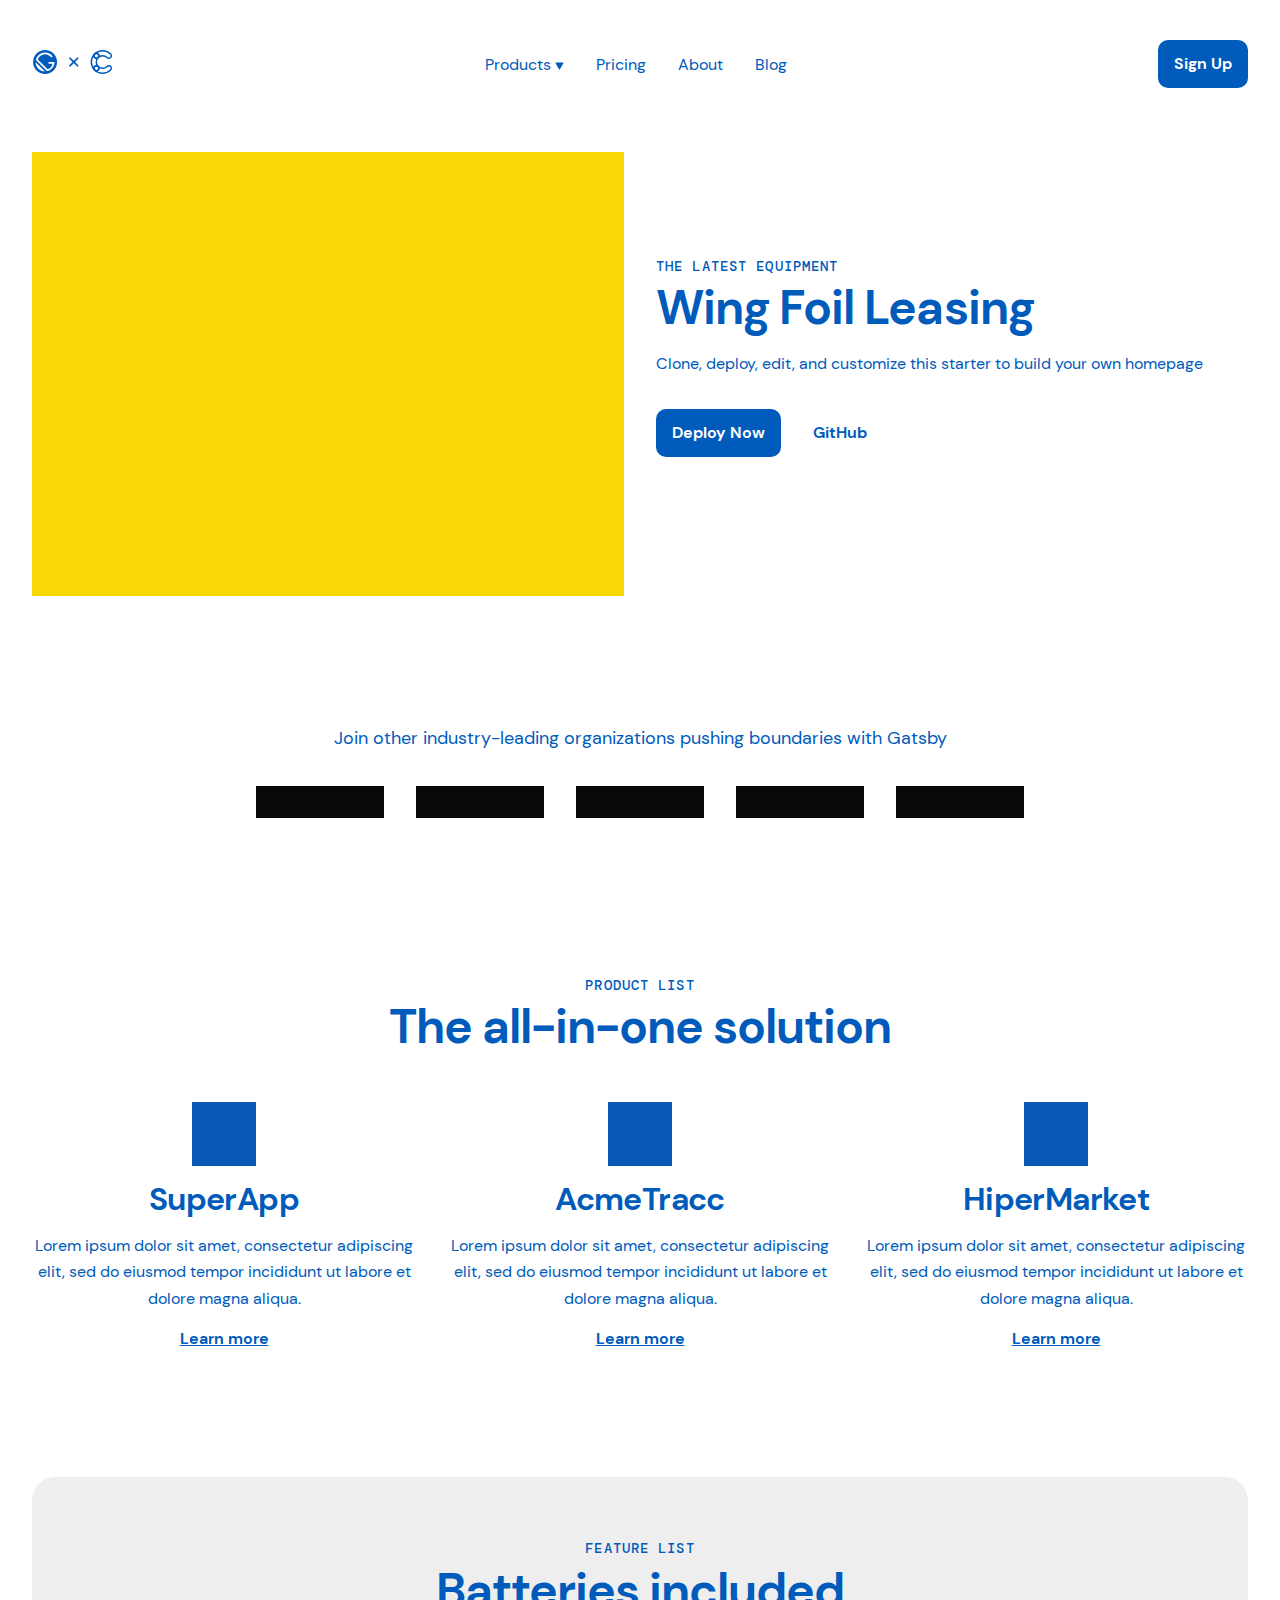
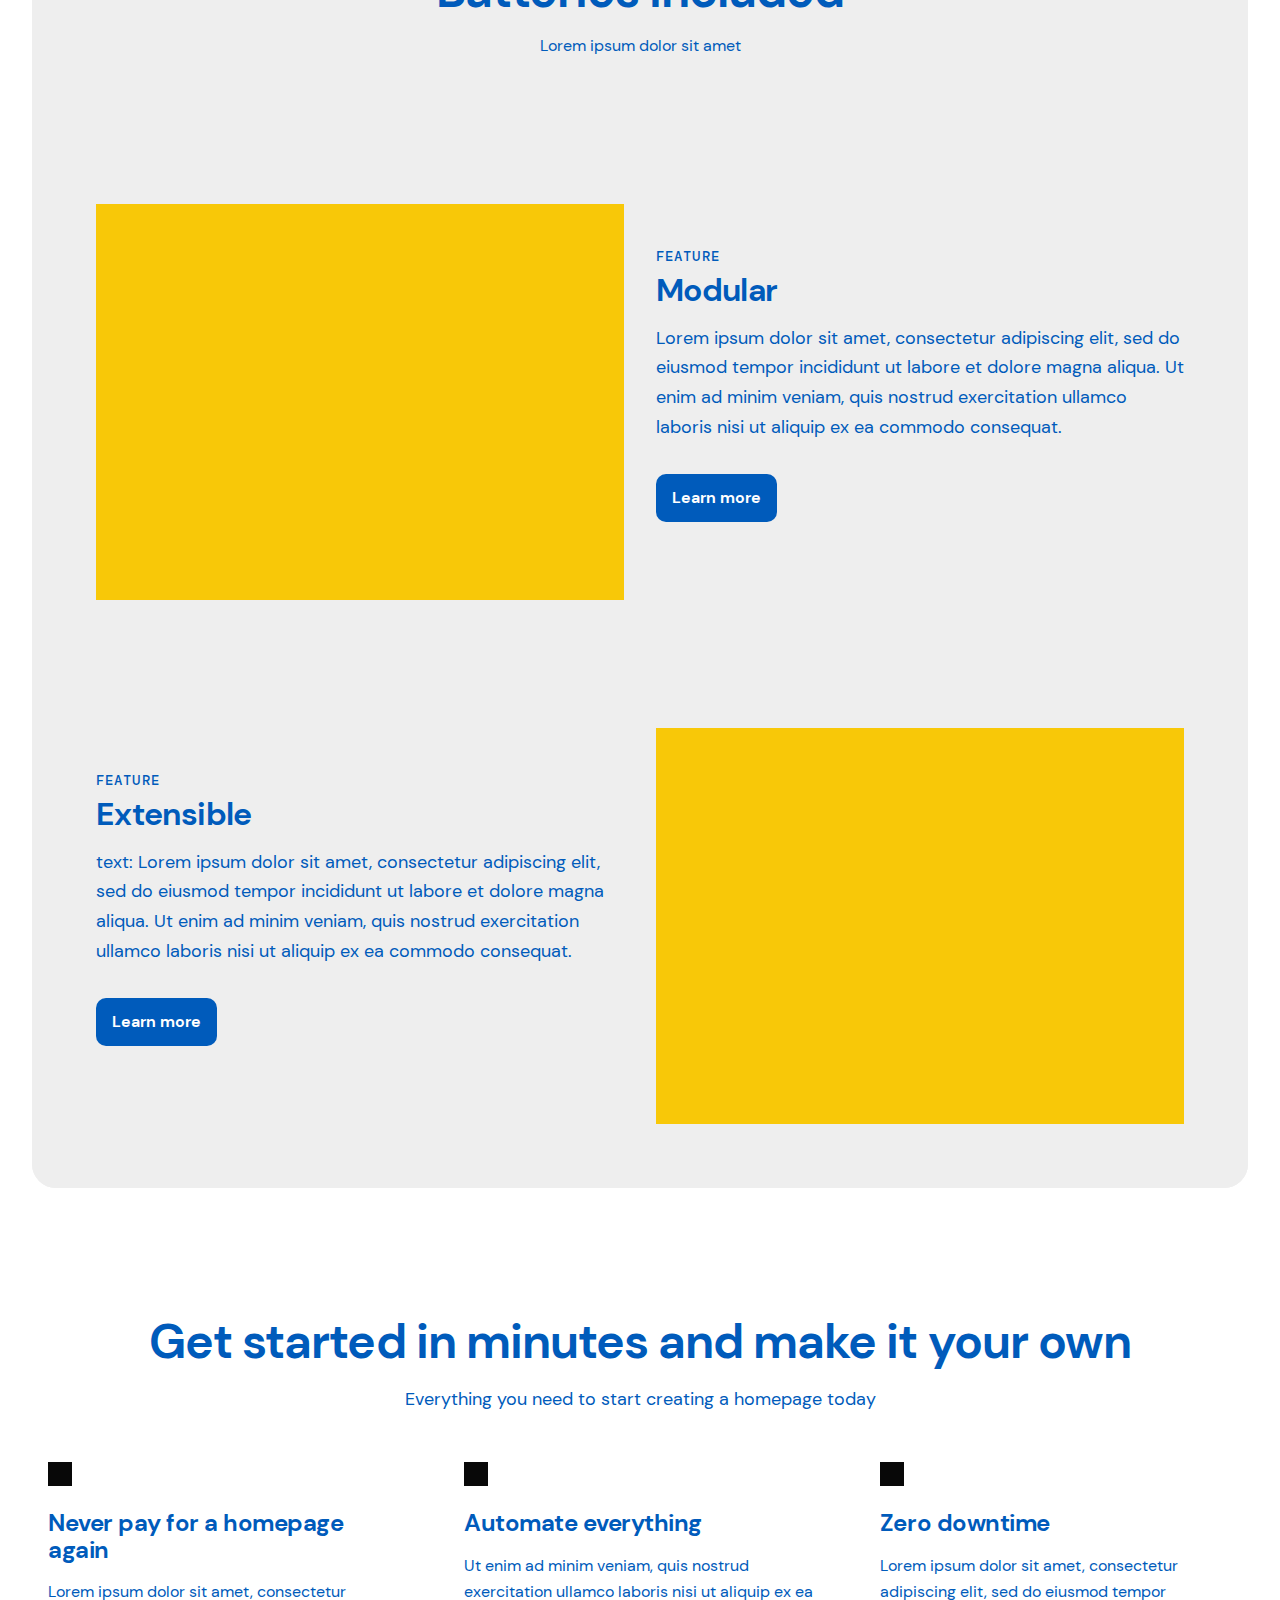
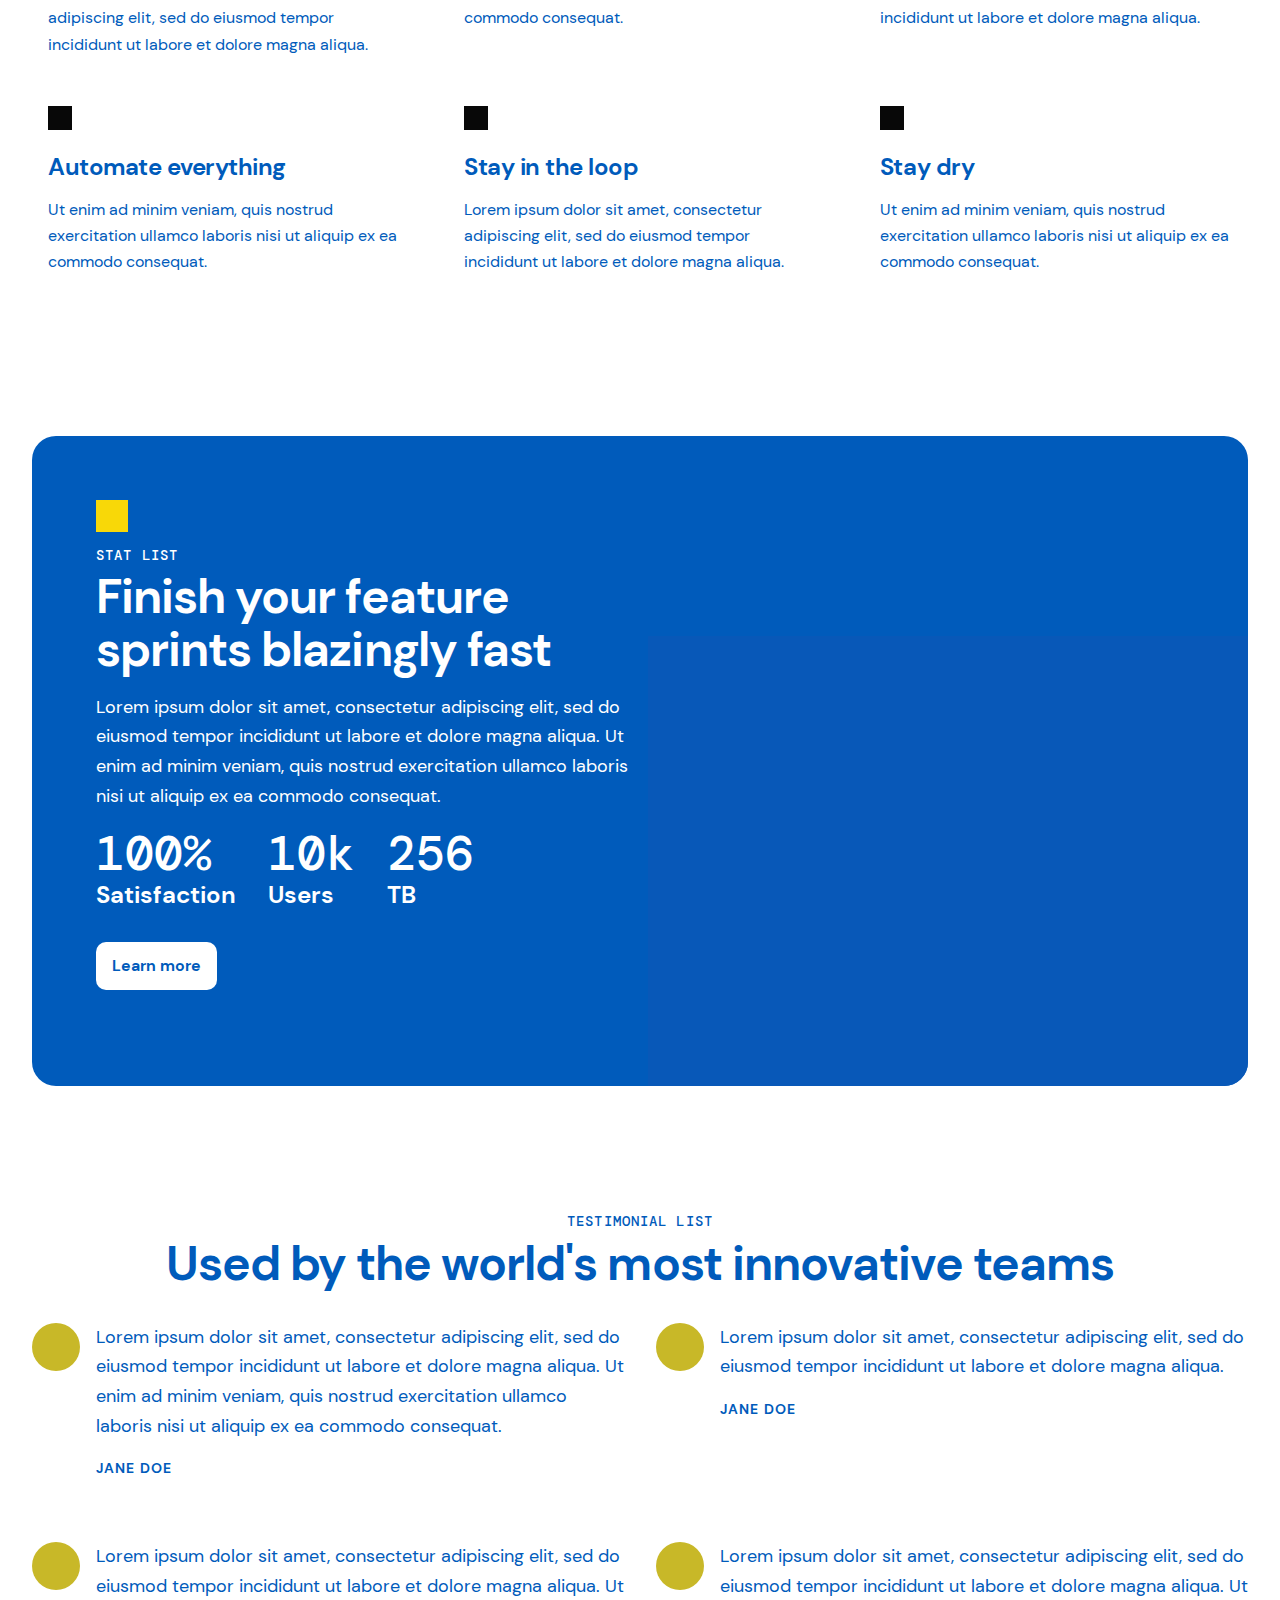
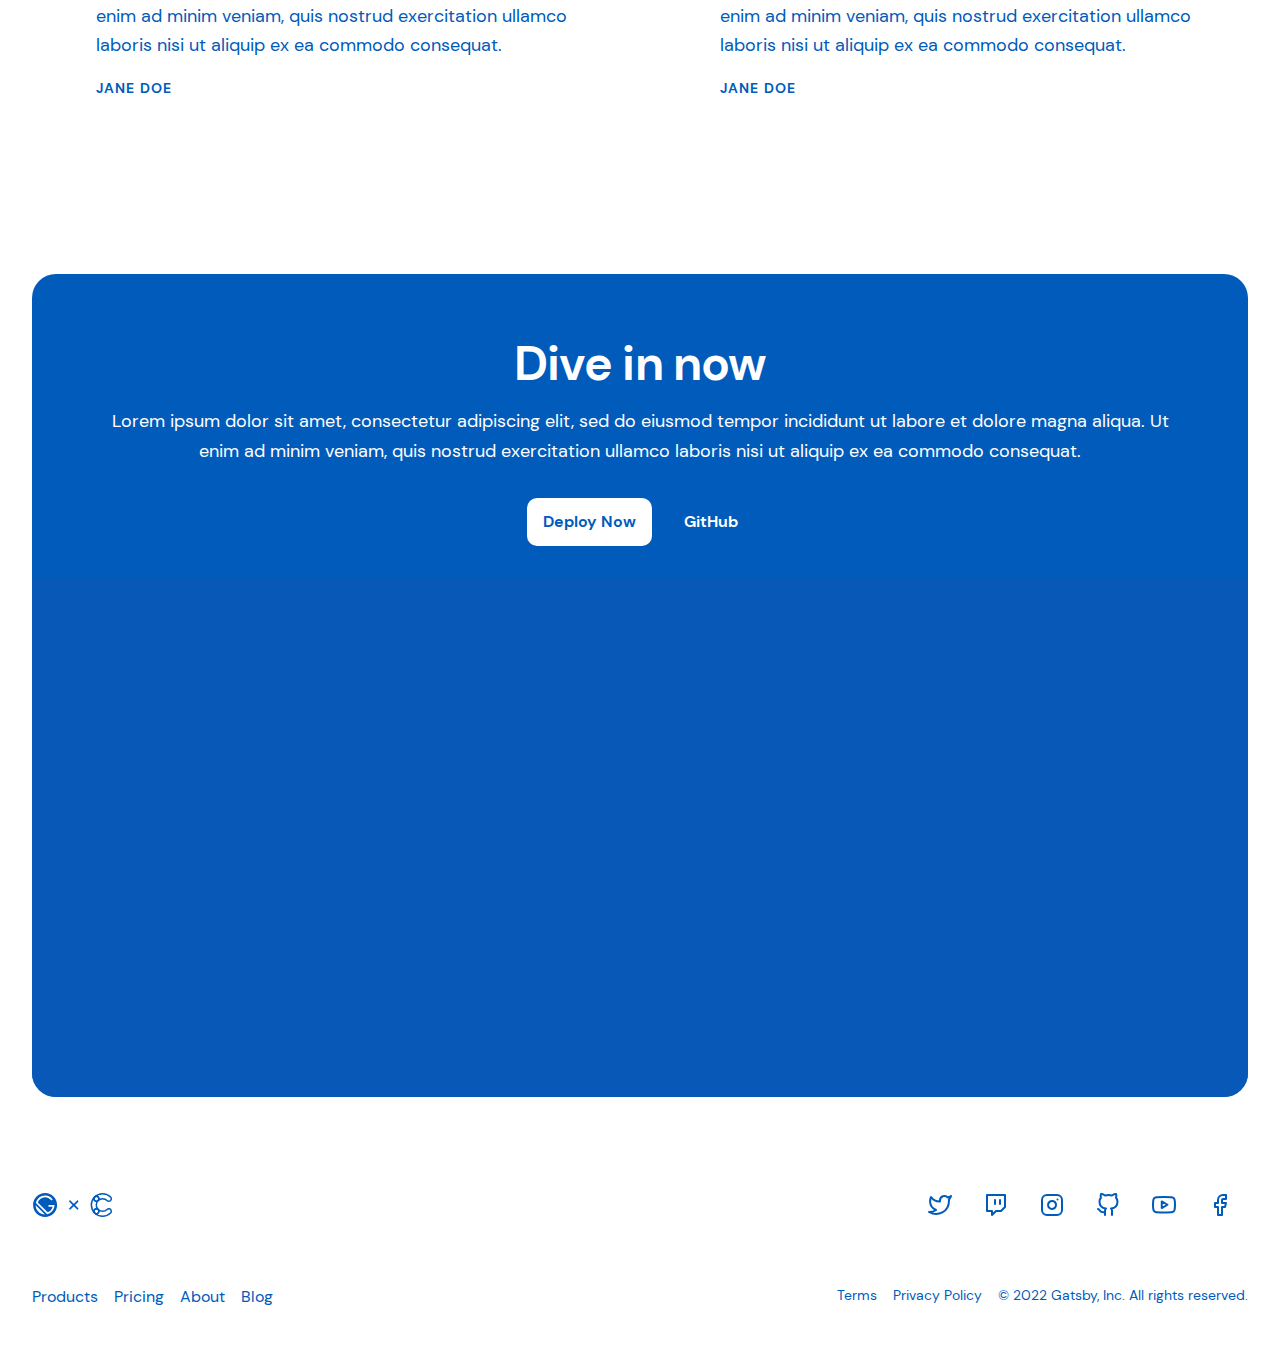
==== commit a4cf7f47: "Update from https://github.com/devben/rental-portal/commit/107411a1bb1581e7b35d725d04df5100b026a1d6" ====
--- a/index.html
+++ b/index.html
@@ -1 +1 @@
-<!DOCTYPE html><html lang="en-us"><head><meta charSet="utf-8"/><meta http-equiv="x-ua-compatible" content="ie=edge"/><meta name="viewport" content="width=device-width, initial-scale=1, shrink-to-fit=no"/><meta name="generator" content="Gatsby 4.24.4"/><meta data-react-helmet="true" charSet="utf-8"/><meta data-react-helmet="true" name="description" property="og:description" content="A Gatsby Starter for building a homepage with Contentful"/><meta data-react-helmet="true" property="og:title" content="Gatsby Contentful Homepage Starter"/><meta data-react-helmet="true" property="og:image" content="https://images.ctfassets.net/t88c67u4zec5/U3SK6xjRhpQRa9vJy8nyM/a087fb9c5adeacfd2b2caae3ef068d8d/Hero.png"/><meta data-react-helmet="true" name="twitter:card" content="summary"/><meta data-react-helmet="true" name="twitter:title" content="Gatsby Contentful Homepage Starter"/><meta data-react-helmet="true" name="twitter:description" content="A Gatsby Starter for building a homepage with Contentful"/><meta data-react-helmet="true" name="twitter:image" content="https://images.ctfassets.net/t88c67u4zec5/U3SK6xjRhpQRa9vJy8nyM/a087fb9c5adeacfd2b2caae3ef068d8d/Hero.png"/><meta name="theme-color" content="#004ca3"/><style data-href="/styles.a084666248a9ec92142b.css" data-identity="gatsby-global-css">@font-face{font-display:swap;font-family:DM Sans;font-style:normal;font-weight:400;src:url(/static/dm-sans-latin-ext-400-normal-46f8e89145ca0fc60f623d327d35db08.woff2) format("woff2"),url(/static/dm-sans-all-400-normal-37e3ab8cb633fce97c87dc20cffd615a.woff) format("woff");unicode-range:u+0100-024f,u+0259,u+1e??,u+2020,u+20a0-20ab,u+20ad-20cf,u+2113,u+2c60-2c7f,u+a720-a7ff}@font-face{font-display:swap;font-family:DM Sans;font-style:normal;font-weight:400;src:url(/static/dm-sans-latin-400-normal-71edbde4a8ed19eeef941b7a3ad1639d.woff2) format("woff2"),url(/static/dm-sans-all-400-normal-37e3ab8cb633fce97c87dc20cffd615a.woff) format("woff");unicode-range:u+00??,u+0131,u+0152-0153,u+02bb-02bc,u+02c6,u+02da,u+02dc,u+2000-206f,u+2074,u+20ac,u+2122,u+2191,u+2193,u+2212,u+2215,u+feff,u+fffd}@font-face{font-display:swap;font-family:DM Sans;font-style:normal;font-weight:500;src:url(/static/dm-sans-latin-ext-500-normal-d0cd2ef294906e1debec9476e18e6bc0.woff2) format("woff2"),url(/static/dm-sans-all-500-normal-0a59c6133bb2afd800545a6228f7c8f1.woff) format("woff");unicode-range:u+0100-024f,u+0259,u+1e??,u+2020,u+20a0-20ab,u+20ad-20cf,u+2113,u+2c60-2c7f,u+a720-a7ff}@font-face{font-display:swap;font-family:DM Sans;font-style:normal;font-weight:500;src:url(/static/dm-sans-latin-500-normal-82c42c7339eddd68c79dc69dd2332da5.woff2) format("woff2"),url(/static/dm-sans-all-500-normal-0a59c6133bb2afd800545a6228f7c8f1.woff) format("woff");unicode-range:u+00??,u+0131,u+0152-0153,u+02bb-02bc,u+02c6,u+02da,u+02dc,u+2000-206f,u+2074,u+20ac,u+2122,u+2191,u+2193,u+2212,u+2215,u+feff,u+fffd}@font-face{font-display:swap;font-family:DM Sans;font-style:normal;font-weight:700;src:url(/static/dm-sans-latin-ext-700-normal-260b7f4017e3fb22a92453e9869ad709.woff2) format("woff2"),url(/static/dm-sans-all-700-normal-83ca7716c560a37ada07ced98ad4c6ea.woff) format("woff");unicode-range:u+0100-024f,u+0259,u+1e??,u+2020,u+20a0-20ab,u+20ad-20cf,u+2113,u+2c60-2c7f,u+a720-a7ff}@font-face{font-display:swap;font-family:DM Sans;font-style:normal;font-weight:700;src:url(/static/dm-sans-latin-700-normal-6261bc7f59cc2e5f8f293a89e362662f.woff2) format("woff2"),url(/static/dm-sans-all-700-normal-83ca7716c560a37ada07ced98ad4c6ea.woff) format("woff");unicode-range:u+00??,u+0131,u+0152-0153,u+02bb-02bc,u+02c6,u+02da,u+02dc,u+2000-206f,u+2074,u+20ac,u+2122,u+2191,u+2193,u+2212,u+2215,u+feff,u+fffd}@font-face{font-display:swap;font-family:DM Mono;font-style:normal;font-weight:400;src:url([data-uri]) format("woff2"),url(/static/dm-mono-all-400-normal-71863af5fd990865914dda41c3808a86.woff) format("woff");unicode-range:u+0100-024f,u+0259,u+1e??,u+2020,u+20a0-20ab,u+20ad-20cf,u+2113,u+2c60-2c7f,u+a720-a7ff}@font-face{font-display:swap;font-family:DM Mono;font-style:normal;font-weight:400;src:url(/static/dm-mono-latin-400-normal-c1c4152e83611db446ecc2c0dfd72b04.woff2) format("woff2"),url(/static/dm-mono-all-400-normal-71863af5fd990865914dda41c3808a86.woff) format("woff");unicode-range:u+00??,u+0131,u+0152-0153,u+02bb-02bc,u+02c6,u+02da,u+02dc,u+2000-206f,u+2074,u+20ac,u+2122,u+2191,u+2193,u+2212,u+2215,u+feff,u+fffd}@font-face{font-display:swap;font-family:DM Mono;font-style:normal;font-weight:500;src:url([data-uri]) format("woff2"),url(/static/dm-mono-all-500-normal-dd1211e65f68bed55387e2363e419e78.woff) format("woff");unicode-range:u+0100-024f,u+0259,u+1e??,u+2020,u+20a0-20ab,u+20ad-20cf,u+2113,u+2c60-2c7f,u+a720-a7ff}@font-face{font-display:swap;font-family:DM Mono;font-style:normal;font-weight:500;src:url(/static/dm-mono-latin-500-normal-01077f9f58c8778a2435527972cabf0c.woff2) format("woff2"),url(/static/dm-mono-all-500-normal-dd1211e65f68bed55387e2363e419e78.woff) format("woff");unicode-range:u+00??,u+0131,u+0152-0153,u+02bb-02bc,u+02c6,u+02da,u+02dc,u+2000-206f,u+2074,u+20ac,u+2122,u+2191,u+2193,u+2212,u+2215,u+feff,u+fffd}:root{--wuwu9p0:#fff;--wuwu9p1:#005bbb;--wuwu9p2:#005bbb;--wuwu9p3:#eee;--wuwu9p4:#004287;--wuwu9p5:#000;--wuwu9p6:-0;--wuwu9p7:4px;--wuwu9p8:8px;--wuwu9p9:16px;--wuwu9pa:32px;--wuwu9pb:64px;--wuwu9pc:128px;--wuwu9pd:-4px;--wuwu9pe:-8px;--wuwu9pf:-16px;--wuwu9pg:-32px;--wuwu9ph:-64px;--wuwu9pi:-128px;--wuwu9pj:12px;--wuwu9pk:14px;--wuwu9pl:16px;--wuwu9pm:18px;--wuwu9pn:24px;--wuwu9po:32px;--wuwu9pp:48px;--wuwu9pq:64px;--wuwu9pr:400;--wuwu9ps:500;--wuwu9pt:600;--wuwu9pu:700;--wuwu9pv:800;--wuwu9pw:"DM Sans",sans-serif;--wuwu9px:"DM Sans",sans-serif;--wuwu9py:DM Mono,Menlo,monospace;--wuwu9pz:1.65;--wuwu9p10:1.25;--wuwu9p11:1.1;--wuwu9p12:1;--wuwu9p13:0;--wuwu9p14:-0.02em;--wuwu9p15:0.08em;--wuwu9p16:1280px;--wuwu9p17:1024px;--wuwu9p18:1440px;--wuwu9p19:848px;--wuwu9p1a:48px;--wuwu9p1b:300px;--wuwu9p1c:400px;--wuwu9p1d:32px;--wuwu9p1e:30px;--wuwu9p1f:10px;--wuwu9p1g:24px;--wuwu9p1h:99999px;--wuwu9p1i:0px 4px 8px 0px #2e29330a,0px 4px 24px 0px #2e293314,0px 8px 24px 0px #473f4f29}.ur0mb0{margin-left:auto;margin-right:auto;max-width:var(--wuwu9p16);padding-left:var(--wuwu9pa);padding-right:var(--wuwu9pa)}.ur0mb2{max-width:var(--wuwu9p18);padding-left:0;padding-right:0}.ur0mb3{max-width:var(--wuwu9p17)}.ur0mb4{max-width:var(--wuwu9p19)}.ur0mb5{padding-bottom:var(--wuwu9pa);padding-left:0;padding-right:0;padding-top:var(--wuwu9pa)}.ur0mb6{align-items:center;display:flex}.ur0mb7{flex-wrap:wrap}.ur0mb8{align-items:flex-start}.ur0mb9{align-items:baseline}.ur0mba{align-items:flex-start}.ur0mba,.ur0mbb{flex-direction:column}.ur0mbc{align-items:flex-end}.ur0mbd{align-items:stretch}.ur0mbe{justify-content:space-between}.ur0mbe,.ur0mbf{flex-wrap:wrap;width:100%}.ur0mbf{justify-content:center}.ur0mbg{flex-direction:column}.ur0mbh{gap:var(--wuwu9p6)}.ur0mbi{gap:var(--wuwu9p7)}.ur0mbj{gap:var(--wuwu9p8)}.ur0mbk{gap:var(--wuwu9p9)}.ur0mbl{gap:var(--wuwu9pa)}.ur0mbm{gap:var(--wuwu9pb)}.ur0mbn{gap:var(--wuwu9pc)}.ur0mbo{gap:var(--wuwu9pd)}.ur0mbp{gap:var(--wuwu9pe)}.ur0mbq{gap:var(--wuwu9pf)}.ur0mbr{gap:var(--wuwu9pg)}.ur0mbs{gap:var(--wuwu9ph)}.ur0mbt{gap:var(--wuwu9pi)}.ur0mbu,.ur0mbv,.ur0mbw,.ur0mbx,.ur0mby,.ur0mbz{width:100%}.ur0mb10{list-style:none;margin:0;padding:0}.ur0mb11{padding:var(--wuwu9p6)}.ur0mb12{padding:var(--wuwu9p7)}.ur0mb13{padding:var(--wuwu9p8)}.ur0mb14{padding:var(--wuwu9p9)}.ur0mb15{padding:var(--wuwu9pa)}.ur0mb16{padding:var(--wuwu9pb)}.ur0mb17{padding:var(--wuwu9pc)}.ur0mb18{padding:var(--wuwu9pd)}.ur0mb19{padding:var(--wuwu9pe)}.ur0mb1a{padding:var(--wuwu9pf)}.ur0mb1b{padding:var(--wuwu9pg)}.ur0mb1c{padding:var(--wuwu9ph)}.ur0mb1d{padding:var(--wuwu9pi)}.ur0mb1e{padding-bottom:var(--wuwu9p6);padding-top:var(--wuwu9p6)}.ur0mb1f{padding-bottom:var(--wuwu9p7);padding-top:var(--wuwu9p7)}.ur0mb1g{padding-bottom:var(--wuwu9p8);padding-top:var(--wuwu9p8)}.ur0mb1h{padding-bottom:var(--wuwu9p9);padding-top:var(--wuwu9p9)}.ur0mb1i{padding-bottom:var(--wuwu9pa);padding-top:var(--wuwu9pa)}.ur0mb1j{padding-bottom:var(--wuwu9pb);padding-top:var(--wuwu9pb)}.ur0mb1k{padding-bottom:var(--wuwu9pc);padding-top:var(--wuwu9pc)}.ur0mb1l{padding-bottom:var(--wuwu9pd);padding-top:var(--wuwu9pd)}.ur0mb1m{padding-bottom:var(--wuwu9pe);padding-top:var(--wuwu9pe)}.ur0mb1n{padding-bottom:var(--wuwu9pf);padding-top:var(--wuwu9pf)}.ur0mb1o{padding-bottom:var(--wuwu9pg);padding-top:var(--wuwu9pg)}.ur0mb1p{padding-bottom:var(--wuwu9ph);padding-top:var(--wuwu9ph)}.ur0mb1q{padding-bottom:var(--wuwu9pi);padding-top:var(--wuwu9pi)}.ur0mb1r{margin-bottom:var(--wuwu9p6);margin-top:var(--wuwu9p6)}.ur0mb1s{margin-bottom:var(--wuwu9p7);margin-top:var(--wuwu9p7)}.ur0mb1t{margin-bottom:var(--wuwu9p8);margin-top:var(--wuwu9p8)}.ur0mb1u{margin-bottom:var(--wuwu9p9);margin-top:var(--wuwu9p9)}.ur0mb1v{margin-bottom:var(--wuwu9pa);margin-top:var(--wuwu9pa)}.ur0mb1w{margin-bottom:var(--wuwu9pb);margin-top:var(--wuwu9pb)}.ur0mb1x{margin-bottom:var(--wuwu9pc);margin-top:var(--wuwu9pc)}.ur0mb1y{margin-bottom:var(--wuwu9pd);margin-top:var(--wuwu9pd)}.ur0mb1z{margin-bottom:var(--wuwu9pe);margin-top:var(--wuwu9pe)}.ur0mb20{margin-bottom:var(--wuwu9pf);margin-top:var(--wuwu9pf)}.ur0mb21{margin-bottom:var(--wuwu9pg);margin-top:var(--wuwu9pg)}.ur0mb22{margin-bottom:var(--wuwu9ph);margin-top:var(--wuwu9ph)}.ur0mb23{margin-bottom:var(--wuwu9pi);margin-top:var(--wuwu9pi)}.ur0mb24{margin-left:calc(var(--wuwu9p6)*-1);margin-right:calc(var(--wuwu9p6)*-1)}.ur0mb25{margin-left:calc(var(--wuwu9p7)*-1);margin-right:calc(var(--wuwu9p7)*-1)}.ur0mb26{margin-left:calc(var(--wuwu9p8)*-1);margin-right:calc(var(--wuwu9p8)*-1)}.ur0mb27{margin-left:calc(var(--wuwu9p9)*-1);margin-right:calc(var(--wuwu9p9)*-1)}.ur0mb28{margin-left:calc(var(--wuwu9pa)*-1);margin-right:calc(var(--wuwu9pa)*-1)}.ur0mb29{margin-left:calc(var(--wuwu9pb)*-1);margin-right:calc(var(--wuwu9pb)*-1)}.ur0mb2a{margin-left:calc(var(--wuwu9pc)*-1);margin-right:calc(var(--wuwu9pc)*-1)}.ur0mb2b{margin-left:calc(var(--wuwu9pd)*-1);margin-right:calc(var(--wuwu9pd)*-1)}.ur0mb2c{margin-left:calc(var(--wuwu9pe)*-1);margin-right:calc(var(--wuwu9pe)*-1)}.ur0mb2d{margin-left:calc(var(--wuwu9pf)*-1);margin-right:calc(var(--wuwu9pf)*-1)}.ur0mb2e{margin-left:calc(var(--wuwu9pg)*-1);margin-right:calc(var(--wuwu9pg)*-1)}.ur0mb2f{margin-left:calc(var(--wuwu9ph)*-1);margin-right:calc(var(--wuwu9ph)*-1)}.ur0mb2g{margin-left:calc(var(--wuwu9pi)*-1);margin-right:calc(var(--wuwu9pi)*-1)}.ur0mb2h{border-radius:var(--wuwu9p1f);overflow:hidden}.ur0mb2i{border-radius:var(--wuwu9p1g);overflow:hidden}.ur0mb2j{border-radius:var(--wuwu9p1h);overflow:hidden}.ur0mb2o{align-items:center;display:flex;flex-direction:column;text-align:center}.ur0mb2p{padding-bottom:var(--wuwu9pa);padding-top:var(--wuwu9pa)}.ur0mb2q{margin:var(--wuwu9p6)}.ur0mb2r{margin:var(--wuwu9p7)}.ur0mb2s{margin:var(--wuwu9p8)}.ur0mb2t{margin:var(--wuwu9p9)}.ur0mb2u{margin:var(--wuwu9pa)}.ur0mb2v{margin:var(--wuwu9pb)}.ur0mb2w{margin:var(--wuwu9pc)}.ur0mb2x{margin:var(--wuwu9pd)}.ur0mb2y{margin:var(--wuwu9pe)}.ur0mb2z{margin:var(--wuwu9pf)}.ur0mb30{margin:var(--wuwu9pg)}.ur0mb31{margin:var(--wuwu9ph)}.ur0mb32{margin:var(--wuwu9pi)}.ur0mb33{margin:auto}.ur0mb34{margin-left:var(--wuwu9p6)}.ur0mb35{margin-left:var(--wuwu9p7)}.ur0mb36{margin-left:var(--wuwu9p8)}.ur0mb37{margin-left:var(--wuwu9p9)}.ur0mb38{margin-left:var(--wuwu9pa)}.ur0mb39{margin-left:var(--wuwu9pb)}.ur0mb3a{margin-left:var(--wuwu9pc)}.ur0mb3b{margin-left:var(--wuwu9pd)}.ur0mb3c{margin-left:var(--wuwu9pe)}.ur0mb3d{margin-left:var(--wuwu9pf)}.ur0mb3e{margin-left:var(--wuwu9pg)}.ur0mb3f{margin-left:var(--wuwu9ph)}.ur0mb3g{margin-left:var(--wuwu9pi)}.ur0mb3h{margin-left:auto}.ur0mb3i{margin-right:var(--wuwu9p6)}.ur0mb3j{margin-right:var(--wuwu9p7)}.ur0mb3k{margin-right:var(--wuwu9p8)}.ur0mb3l{margin-right:var(--wuwu9p9)}.ur0mb3m{margin-right:var(--wuwu9pa)}.ur0mb3n{margin-right:var(--wuwu9pb)}.ur0mb3o{margin-right:var(--wuwu9pc)}.ur0mb3p{margin-right:var(--wuwu9pd)}.ur0mb3q{margin-right:var(--wuwu9pe)}.ur0mb3r{margin-right:var(--wuwu9pf)}.ur0mb3s{margin-right:var(--wuwu9pg)}.ur0mb3t{margin-right:var(--wuwu9ph)}.ur0mb3u{margin-right:var(--wuwu9pi)}.ur0mb3v{margin-right:auto}.ur0mb3w{margin-top:var(--wuwu9p6)}.ur0mb3x{margin-top:var(--wuwu9p7)}.ur0mb3y{margin-top:var(--wuwu9p8)}.ur0mb3z{margin-top:var(--wuwu9p9)}.ur0mb40{margin-top:var(--wuwu9pa)}.ur0mb41{margin-top:var(--wuwu9pb)}.ur0mb42{margin-top:var(--wuwu9pc)}.ur0mb43{margin-top:var(--wuwu9pd)}.ur0mb44{margin-top:var(--wuwu9pe)}.ur0mb45{margin-top:var(--wuwu9pf)}.ur0mb46{margin-top:var(--wuwu9pg)}.ur0mb47{margin-top:var(--wuwu9ph)}.ur0mb48{margin-top:var(--wuwu9pi)}.ur0mb49{margin-top:auto}.ur0mb4a{margin-bottom:var(--wuwu9p6)}.ur0mb4b{margin-bottom:var(--wuwu9p7)}.ur0mb4c{margin-bottom:var(--wuwu9p8)}.ur0mb4d{margin-bottom:var(--wuwu9p9)}.ur0mb4e{margin-bottom:var(--wuwu9pa)}.ur0mb4f{margin-bottom:var(--wuwu9pb)}.ur0mb4g{margin-bottom:var(--wuwu9pc)}.ur0mb4h{margin-bottom:var(--wuwu9pd)}.ur0mb4i{margin-bottom:var(--wuwu9pe)}.ur0mb4j{margin-bottom:var(--wuwu9pf)}.ur0mb4k{margin-bottom:var(--wuwu9pg)}.ur0mb4l{margin-bottom:var(--wuwu9ph)}.ur0mb4m{margin-bottom:var(--wuwu9pi)}.ur0mb4n{margin-bottom:auto}.ur0mb4o{margin:0}.ur0mb4p{font-size:var(--wuwu9pl)}.ur0mb4p,.ur0mb4q{font-weight:var(--wuwu9pr);letter-spacing:var(--wuwu9p13);line-height:var(--wuwu9pz);margin-bottom:var(--wuwu9p9)}.ur0mb4q{font-size:var(--wuwu9pm)}.ur0mb4r{font-family:var(--wuwu9px);font-size:var(--wuwu9po);font-weight:var(--wuwu9pv);letter-spacing:var(--wuwu9p14);line-height:var(--wuwu9p10);margin-bottom:var(--wuwu9pc);margin-top:var(--wuwu9pa)}.ur0mb4s{font-family:var(--wuwu9px)}.ur0mb4s,.ur0mb4t{font-size:var(--wuwu9po)}.ur0mb4s,.ur0mb4t,.ur0mb4u{font-weight:var(--wuwu9pv);letter-spacing:var(--wuwu9p14);line-height:var(--wuwu9p11);margin-bottom:var(--wuwu9p9)}.ur0mb4u{font-size:var(--wuwu9pn)}.ur0mb4v{font-family:var(--wuwu9py);font-weight:var(--wuwu9ps);line-height:var(--wuwu9p11)}.ur0mb4v,.ur0mb4w{font-size:var(--wuwu9pk);letter-spacing:var(--wuwu9p15);margin-bottom:var(--wuwu9p8);text-transform:uppercase}.ur0mb4w{font-style:normal;font-weight:var(--wuwu9pt)}.ur0mb4x{font-family:var(--wuwu9py);font-size:var(--wuwu9pp);font-weight:var(--wuwu9ps);line-height:var(--wuwu9p11)}.ur0mb4y{font-size:var(--wuwu9pn);font-weight:var(--wuwu9pu);line-height:var(--wuwu9p10)}.ur0mb4z{font-size:var(--wuwu9pk);margin-bottom:var(--wuwu9p8)}.ur0mb50{font-size:var(--wuwu9pm)}.ur0mb51{font-family:var(--wuwu9py);font-size:180px;letter-spacing:var(--wuwu9p14);line-height:var(--wuwu9p12)}.ur0mb52{text-align:center}.ur0mb53{font-weight:var(--wuwu9pu)}.ur0mb54{color:inherit}.ur0mb54:hover{color:var(--wuwu9p4)}.ur0mb55{color:inherit;text-decoration:none;transition-duration:.2s;transition-property:color;transition-timing-function:ease-in-out}.ur0mb55:hover{color:var(--wuwu9p4)}.ur0mb56{background:none;border:none;color:inherit;font-family:var(--wuwu9pw);font-size:inherit;padding:0;text-decoration:none;transition-duration:.2s;transition-property:color;transition-timing-function:ease-in-out}.ur0mb56:hover{color:var(--wuwu9p4);cursor:pointer}.ur0mb57{color:inherit;font-weight:var(--wuwu9pu)}.ur0mb57:hover{color:var(--wuwu9p4)}.ur0mb58{color:inherit;display:block}.ur0mb58,.ur0mb59{text-decoration:none}.ur0mb59{border-radius:var(--wuwu9p1f);display:inline-flex;font-size:var(--wuwu9pl);font-weight:var(--wuwu9pu);line-height:var(--wuwu9p12);padding:var(--wuwu9p9)}.ur0mb5a{background-color:var(--wuwu9p2);color:var(--wuwu9p0)}.ur0mb5a:focus,.ur0mb5a:hover{background-color:var(--wuwu9p4)}.ur0mb5b{background-color:var(--wuwu9p0);color:var(--wuwu9p2)}.ur0mb5b:focus,.ur0mb5b:hover{background-color:var(--wuwu9p4);color:var(--wuwu9p0)}.ur0mb5c{background-color:transparent;color:inherit}.ur0mb5c:focus,.ur0mb5c:hover{background-color:var(--wuwu9p3)}.ur0mb5d{background-color:transparent;color:inherit}.ur0mb5d:focus,.ur0mb5d:hover{background-color:var(--wuwu9p3);color:var(--wuwu9p2)}.ur0mb5e{background-color:var(--wuwu9p2);color:var(--wuwu9p0)}.ur0mb5f{background-color:var(--wuwu9p3);color:var(--wuwu9p2)}.ur0mb5g{margin:0;padding-bottom:var(--wuwu9pa);padding-left:0;padding-right:0;padding-top:0}.ur0mb5h{border-radius:var(--wuwu9p1h);flex-shrink:0;height:var(--wuwu9p1a);min-width:0;width:var(--wuwu9p1a)}.ur0mb5i{height:20px;width:85px}.ur0mb5j{max-width:128px}.ur0mb5k{height:24px;width:24px}.ur0mb5k,.ur0mb5l{margin-bottom:var(--wuwu9p9)}.ur0mb5l{height:32px;width:32px}.ur0mb5m{height:64px;margin-bottom:var(--wuwu9p9);width:64px}.ur0mb5n{color:var(--wuwu9p1);margin-right:var(--wuwu9p9)}.ur0mb5n:focus,.ur0mb5n:hover{color:var(--wuwu9p4)}.ur0mb5o{align-items:center;background:transparent;border:none;cursor:pointer;display:flex;height:48px;justify-content:center;width:48px}.ur0mb5p{clip:rect(0 0 0 0);border:0;height:1px;overflow:hidden;padding:0;position:absolute;white-space:nowrap;width:1px}.ur0mb5q{outline:1px solid tomato}@media screen and (min-width:52em){.ur0mb5{padding:var(--wuwu9pb) var(--wuwu9pa)}.ur0mb4s{font-size:var(--wuwu9pp)}.ur0mb51{font-size:360px}}@media screen and (min-width:40em){.ur0mbg{flex-direction:row}.ur0mbu{width:100%}.ur0mbv{width:50%}.ur0mbw{width:25%}.ur0mbx,.ur0mby{width:33.3333%}.ur0mbz{width:-webkit-fit-content;width:-moz-fit-content;width:fit-content}.ur0mb2k{order:0}.ur0mb2l{order:1}.ur0mb2m{order:2}.ur0mb2n{order:3}.ur0mb2p{padding-bottom:var(--wuwu9pb);padding-top:var(--wuwu9pb)}.ur0mb4r{font-size:var(--wuwu9pq)}}._165flw0{display:none;position:relative;z-index:1}._165flw1{display:block;padding-top:var(--wuwu9p9);position:relative}._165flw2{background:var(--wuwu9p2)}._165flw4{color:var(--wuwu9p2)}._165flw5{color:var(--wuwu9p0)}._165flw6{background:var(--wuwu9p2);height:100vh;padding-top:var(--wuwu9pa);position:absolute;width:100vw;z-index:1}._165flw7{color:var(--wuwu9p0);display:block;font-size:var(--wuwu9pn);padding:var(--wuwu9p8) var(--wuwu9pa)}@media screen and (min-width:40em){._165flw0{display:block;padding-top:var(--wuwu9pa)}._165flw1,._165flw6{display:none}}._12kcbqa0{transition-duration:.15s;transition-property:-webkit-transform;transition-property:transform;transition-property:transform,-webkit-transform;transition-timing-function:ease-in-out}._12kcbqa1{-webkit-transform:rotate(-180deg);transform:rotate(-180deg)}._12kcbqa2{-webkit-transform:rotate(90deg);transform:rotate(90deg)}._12kcbqa3{-webkit-transform:rotate(-90deg);transform:rotate(-90deg)}._1fa5qiz0{position:relative}._1fa5qiz1:hover{color:var(--wuwu9p0)}._1fa5qiz3{position:relative;white-space:nowrap;width:-webkit-fit-content;width:-moz-fit-content;width:fit-content}._1fa5qiz6{padding-bottom:var(--wuwu9p9);padding-left:var(--wuwu9pa)}._1fa5qiz7{flex-shrink:0;height:var(--wuwu9p1d);width:var(--wuwu9p1d)}._1fa5qiz9{display:none;white-space:normal}._1fa5qiza{margin:0;padding:0}@media screen and (min-width:40em){._1fa5qiz1{align-items:baseline;color:inherit;font-size:inherit;padding:0}._1fa5qiz1:hover{color:var(--wuwu9p4)}._1fa5qiz2{align-items:baseline}._1fa5qiz3{background:var(--wuwu9p0);border-radius:var(--wuwu9p1g);box-shadow:var(--wuwu9p1i);left:50%;max-width:var(--wuwu9p1c);min-width:var(--wuwu9p1b);padding:var(--wuwu9p9) var(--wuwu9p9) var(--wuwu9p6) var(--wuwu9p9);position:absolute;top:calc(100% + 20px);-webkit-transform:translateX(-50%);transform:translateX(-50%)}._1fa5qiz3:before{border-color:transparent transparent var(--wuwu9p0) transparent;border-style:solid;border-width:0 14px 17.3px;content:"";height:0;left:50%;position:absolute;top:0;-webkit-transform:translateX(-50%) translateY(calc(-100% + 2px));transform:translateX(-50%) translateY(calc(-100% + 2px));width:0}._1fa5qiz4{-webkit-animation:zoomInUp .15s ease-in-out;animation:zoomInUp .15s ease-in-out}._1fa5qiz5{-webkit-animation:zoomOutDown .15s ease-in-out;animation:zoomOutDown .15s ease-in-out;-webkit-animation-fill-mode:forwards;animation-fill-mode:forwards}._1fa5qiz6{align-items:stretch;padding-left:0}._1fa5qiz7{height:var(--wuwu9p1e);width:var(--wuwu9p1e)}._1fa5qiz8{border-radius:var(--wuwu9p1f);color:inherit;font-size:var(--wuwu9pl);font-weight:var(--wuwu9pu);margin:0;padding:var(--wuwu9p8)}._1fa5qiz8:hover{background:var(--wuwu9p3);color:inherit}._1fa5qiz9{display:block;font-size:var(--wuwu9pk);margin:0;min-width:300px}}@-webkit-keyframes zoomInUp{0%{opacity:0;-webkit-transform:scale(.95) translateY(10px) translateX(-50%);transform:scale(.95) translateY(10px) translateX(-50%);visibility:hidden}to{opacity:1;-webkit-transform:scale(1),translateY(0) translateX(-50%);transform:scale(1),translateY(0) translateX(-50%);visibility:visible}}@keyframes zoomInUp{0%{opacity:0;-webkit-transform:scale(.95) translateY(10px) translateX(-50%);transform:scale(.95) translateY(10px) translateX(-50%);visibility:hidden}to{opacity:1;-webkit-transform:scale(1),translateY(0) translateX(-50%);transform:scale(1),translateY(0) translateX(-50%);visibility:visible}}@-webkit-keyframes zoomOutDown{0%{opacity:1;-webkit-transform:scale(1) translateY(0) translateX(-50%);transform:scale(1) translateY(0) translateX(-50%)}to{opacity:0;-webkit-transform:scale(.95) translateY(10px) translateX(-50%);transform:scale(.95) translateY(10px) translateX(-50%);visibility:hidden}}@keyframes zoomOutDown{0%{opacity:1;-webkit-transform:scale(1) translateY(0) translateX(-50%);transform:scale(1) translateY(0) translateX(-50%)}to{opacity:0;-webkit-transform:scale(.95) translateY(10px) translateX(-50%);transform:scale(.95) translateY(10px) translateX(-50%);visibility:hidden}}@-webkit-keyframes fadeIn{0%{opacity:0;visibility:hidden}to{opacity:1;visibility:visible}}@keyframes fadeIn{0%{opacity:0;visibility:hidden}to{opacity:1;visibility:visible}}@-webkit-keyframes fadeOut{0%{opacity:1}to{opacity:0;visibility:hidden}}@keyframes fadeOut{0%{opacity:1}to{opacity:0;visibility:hidden}}body{-webkit-font-smoothing:antialiased;-moz-osx-font-smoothing:grayscale;background-color:var(--wuwu9p0);color:var(--wuwu9p1);font-family:var(--wuwu9pw);margin:0}*{box-sizing:border-box}._1kart9e0{font-family:var(--wuwu9py);font-style:normal;letter-spacing:-.02em}._1kart9e1{align-items:baseline;color:inherit;display:flex;font-size:var(--wuwu9pn);font-weight:var(--wuwu9pu);gap:10px;justify-content:center;text-align:center}._1kart9e2{height:12px}._1kart9e3{font-size:var(--wuwu9pn);margin-bottom:0;text-align:center}._1u1urz10{max-width:1108px}._1u1urz11{font-size:var(--wuwu9pm);margin-bottom:var(--wuwu9pb);max-width:798px}._1u1urz12{width:100%}@media screen and (min-width:40em){._1u1urz11{font-size:var(--wuwu9pn)}}.ofnu3i1{align-items:center;display:flex;flex-direction:column}@media screen and (min-width:40em){.ofnu3i0{gap:var(--wuwu9pc)}.ofnu3i1{align-items:flex-start}}</style><style>.gatsby-image-wrapper{position:relative;overflow:hidden}.gatsby-image-wrapper picture.object-fit-polyfill{position:static!important}.gatsby-image-wrapper img{bottom:0;height:100%;left:0;margin:0;max-width:none;padding:0;position:absolute;right:0;top:0;width:100%;object-fit:cover}.gatsby-image-wrapper [data-main-image]{opacity:0;transform:translateZ(0);transition:opacity .25s linear;will-change:opacity}.gatsby-image-wrapper-constrained{display:inline-block;vertical-align:top}</style><noscript><style>.gatsby-image-wrapper noscript [data-main-image]{opacity:1!important}.gatsby-image-wrapper [data-placeholder-image]{opacity:0!important}</style></noscript><script type="module">const e="undefined"!=typeof HTMLImageElement&&"loading"in HTMLImageElement.prototype;e&&document.body.addEventListener("load",(function(e){const t=e.target;if(void 0===t.dataset.mainImage)return;if(void 0===t.dataset.gatsbyImageSsr)return;let a=null,n=t;for(;null===a&&n;)void 0!==n.parentNode.dataset.gatsbyImageWrapper&&(a=n.parentNode),n=n.parentNode;const o=a.querySelector("[data-placeholder-image]"),r=new Image;r.src=t.currentSrc,r.decode().catch((()=>{})).then((()=>{t.style.opacity=1,o&&(o.style.opacity=0,o.style.transition="opacity 500ms linear")}))}),!0);</script><title data-react-helmet="true">Gatsby Contentful Homepage Starter</title><link rel="icon" href="/favicon-32x32.png?v=955a9d05c5c141a98f792a6172f6a651" type="image/png"/><link rel="manifest" href="/manifest.webmanifest" crossorigin="anonymous"/><link rel="apple-touch-icon" sizes="48x48" href="/icons/icon-48x48.png?v=955a9d05c5c141a98f792a6172f6a651"/><link rel="apple-touch-icon" sizes="72x72" href="/icons/icon-72x72.png?v=955a9d05c5c141a98f792a6172f6a651"/><link rel="apple-touch-icon" sizes="96x96" href="/icons/icon-96x96.png?v=955a9d05c5c141a98f792a6172f6a651"/><link rel="apple-touch-icon" sizes="144x144" href="/icons/icon-144x144.png?v=955a9d05c5c141a98f792a6172f6a651"/><link rel="apple-touch-icon" sizes="192x192" href="/icons/icon-192x192.png?v=955a9d05c5c141a98f792a6172f6a651"/><link rel="apple-touch-icon" sizes="256x256" href="/icons/icon-256x256.png?v=955a9d05c5c141a98f792a6172f6a651"/><link rel="apple-touch-icon" sizes="384x384" href="/icons/icon-384x384.png?v=955a9d05c5c141a98f792a6172f6a651"/><link rel="apple-touch-icon" sizes="512x512" href="/icons/icon-512x512.png?v=955a9d05c5c141a98f792a6172f6a651"/></head><body><div id="___gatsby"><div style="outline:none" tabindex="-1" id="gatsby-focus-wrapper"><header><div class="ur0mb0 _165flw0"><div class="ur0mb2s"></div><div class="ur0mb6 ur0mbe ur0mbk"><a aria-current="page" class="ur0mb55" href="/"><span class="ur0mb5p">Home</span><svg width="82" height="24" viewBox="0 0 82 24" fill="none" xmlns="http://www.w3.org/2000/svg"><path d="M13.083 0C6.48301 0 1.08301 5.4 1.08301 12C1.08301 18.6 6.48301 24 13.083 24C19.683 24 25.083 18.6 25.083 12C25.083 5.4 19.683 0 13.083 0ZM6.39729 18.6857C4.59729 16.8857 3.65444 14.4857 3.65444 12.1714L12.9973 21.4286C10.5973 21.3429 8.19729 20.4857 6.39729 18.6857ZM15.1402 21.1714L3.91158 9.94286C4.85444 5.74286 8.62587 2.57143 13.083 2.57143C16.2544 2.57143 18.9973 4.11429 20.7116 6.42857L19.4259 7.54286C17.9687 5.57143 15.6544 4.28571 13.083 4.28571C9.74015 4.28571 6.91158 6.42857 5.79729 9.42857L15.6544 19.2857C18.1402 18.4286 20.0259 16.2857 20.6259 13.7143H16.5116V12H22.5116C22.5116 16.4571 19.3402 20.2286 15.1402 21.1714Z" fill="currentColor"></path><path d="M46.0628 8.6268C46.2581 8.43154 46.2581 8.11496 46.0628 7.9197L45.8299 7.68681C45.6346 7.49154 45.3181 7.49154 45.1228 7.68681L42.1032 10.7064C41.908 10.9016 41.5914 10.9016 41.3961 10.7064L38.3766 7.6868C38.1813 7.49154 37.8647 7.49154 37.6695 7.68681L37.4366 7.9197C37.2413 8.11496 37.2413 8.43154 37.4366 8.62681L40.4561 11.6464C40.6514 11.8416 40.6514 12.1582 40.4561 12.3535L37.4366 15.373C37.2413 15.5683 37.2413 15.8849 37.4366 16.0801L37.6695 16.313C37.8647 16.5083 38.1813 16.5083 38.3766 16.313L41.3961 13.2935C41.5914 13.0982 41.908 13.0982 42.1032 13.2935L45.1228 16.313C45.3181 16.5083 45.6346 16.5083 45.8299 16.313L46.0628 16.0801C46.2581 15.8849 46.2581 15.5683 46.0628 15.373L43.0432 12.3535C42.848 12.1582 42.848 11.8416 43.0432 11.6464L46.0628 8.6268Z" fill="currentColor" stroke="currentColor" stroke-width="0.5"></path><path d="M66.1256 16.478V16.478C64.9356 15.2915 64.2668 13.6803 64.2668 11.9999C64.2668 10.3195 64.9356 8.70824 66.1256 7.52174V7.52174C67.0908 6.55658 67.0908 4.99176 66.1256 4.0266C65.1604 3.06145 63.5955 3.06145 62.6303 4.0266C60.5388 6.15453 59.3627 9.01622 59.3535 11.9999C59.3832 14.9794 60.5562 17.8338 62.6303 19.9732C63.2547 20.5975 64.1647 20.8414 65.0176 20.6128C65.8705 20.3843 66.5367 19.7181 66.7652 18.8653C66.9938 18.0124 66.7499 17.1024 66.1256 16.478V16.478Z" stroke="currentColor" stroke-width="1.5"></path><path d="M66.1254 7.52183V7.52183C67.3119 6.33194 68.9233 5.66317 70.6037 5.66317C72.2841 5.66317 73.8954 6.33194 75.082 7.52183V7.52183C76.0472 8.48699 77.6121 8.48699 78.5772 7.52183C79.5424 6.55668 79.5424 4.99185 78.5772 4.02669C76.4492 1.93521 73.5875 0.759177 70.6037 0.75C67.624 0.77967 64.7696 1.95268 62.6301 4.02669C61.665 4.99185 61.665 6.55668 62.6301 7.52183C63.5953 8.48699 65.1602 8.48699 66.1254 7.52183V7.52183Z" stroke="currentColor" stroke-width="1.5"></path><path d="M75.082 16.4781V16.4781C73.8954 17.668 72.2841 18.3367 70.6037 18.3367C68.9233 18.3367 67.3119 17.668 66.1254 16.4781V16.4781C65.1602 15.5129 63.5953 15.5129 62.6301 16.4781C61.665 17.4432 61.665 19.0081 62.6301 19.9732C64.7581 22.0647 67.6199 23.2407 70.6037 23.2499C73.5833 23.2202 76.4378 22.0472 78.5772 19.9732C79.2016 19.3489 79.4455 18.4389 79.2169 17.586C78.9884 16.7331 78.3222 16.0669 77.4693 15.8384C76.6164 15.6099 75.7064 15.8537 75.082 16.4781V16.4781Z" stroke="currentColor" stroke-width="1.5"></path><path d="M66.2029 7.55427C67.1836 6.57288 67.1831 4.98229 66.2016 4.00158C65.2202 3.02087 63.6296 3.02143 62.6488 4.00282C61.6681 4.98421 61.6686 6.5748 62.6501 7.55551C63.6315 8.53622 65.2221 8.53566 66.2029 7.55427Z" stroke="currentColor" stroke-width="1.5"></path><path d="M66.1921 19.9927C67.1729 19.0114 67.1723 17.4208 66.1909 16.4401C65.2095 15.4594 63.6188 15.4599 62.6381 16.4413C61.6574 17.4227 61.6579 19.0133 62.6393 19.994C63.6208 20.9747 65.2114 20.9741 66.1921 19.9927Z" stroke="currentColor" stroke-width="1.5"></path></svg></a><nav><ul class="ur0mb6 ur0mbl ur0mb10"><li><div class="ur0mb6 ur0mba ur0mbl _1fa5qiz0" data-id="Products-group-wrapper"><button class="ur0mb56 _1fa5qiz1 _165flw7"><div class="ur0mb6 ur0mbi _1fa5qiz2">Products<svg width="9" height="8" viewBox="0 0 9 8" fill="none" xmlns="http://www.w3.org/2000/svg" class="_12kcbqa0"><path d="M4.93301 7.25C4.74056 7.58333 4.25944 7.58333 4.06699 7.25L0.602886 1.25C0.410435 0.916666 0.650998 0.499999 1.0359 0.499999L7.9641 0.5C8.349 0.5 8.58957 0.916666 8.39712 1.25L4.93301 7.25Z" fill="currentColor"></path></svg></div></button></div></li><li><a class="ur0mb55" href="/#!">Pricing</a></li><li><a class="ur0mb55" href="/about">About</a></li><li><a class="ur0mb55" href="/#!">Blog</a></li></ul></nav><div><a class="ur0mb5a ur0mb59" href="/#!">Sign Up</a></div></div></div><div class="ur0mb0 _165flw1"><div class="ur0mb2s"></div><div class="ur0mb6 ur0mbe ur0mbk"><span class="_165flw4"><a aria-current="page" class="ur0mb55" href="/"><span class="ur0mb5p">Home</span><svg width="82" height="24" viewBox="0 0 82 24" fill="none" xmlns="http://www.w3.org/2000/svg"><path d="M13.083 0C6.48301 0 1.08301 5.4 1.08301 12C1.08301 18.6 6.48301 24 13.083 24C19.683 24 25.083 18.6 25.083 12C25.083 5.4 19.683 0 13.083 0ZM6.39729 18.6857C4.59729 16.8857 3.65444 14.4857 3.65444 12.1714L12.9973 21.4286C10.5973 21.3429 8.19729 20.4857 6.39729 18.6857ZM15.1402 21.1714L3.91158 9.94286C4.85444 5.74286 8.62587 2.57143 13.083 2.57143C16.2544 2.57143 18.9973 4.11429 20.7116 6.42857L19.4259 7.54286C17.9687 5.57143 15.6544 4.28571 13.083 4.28571C9.74015 4.28571 6.91158 6.42857 5.79729 9.42857L15.6544 19.2857C18.1402 18.4286 20.0259 16.2857 20.6259 13.7143H16.5116V12H22.5116C22.5116 16.4571 19.3402 20.2286 15.1402 21.1714Z" fill="currentColor"></path><path d="M46.0628 8.6268C46.2581 8.43154 46.2581 8.11496 46.0628 7.9197L45.8299 7.68681C45.6346 7.49154 45.3181 7.49154 45.1228 7.68681L42.1032 10.7064C41.908 10.9016 41.5914 10.9016 41.3961 10.7064L38.3766 7.6868C38.1813 7.49154 37.8647 7.49154 37.6695 7.68681L37.4366 7.9197C37.2413 8.11496 37.2413 8.43154 37.4366 8.62681L40.4561 11.6464C40.6514 11.8416 40.6514 12.1582 40.4561 12.3535L37.4366 15.373C37.2413 15.5683 37.2413 15.8849 37.4366 16.0801L37.6695 16.313C37.8647 16.5083 38.1813 16.5083 38.3766 16.313L41.3961 13.2935C41.5914 13.0982 41.908 13.0982 42.1032 13.2935L45.1228 16.313C45.3181 16.5083 45.6346 16.5083 45.8299 16.313L46.0628 16.0801C46.2581 15.8849 46.2581 15.5683 46.0628 15.373L43.0432 12.3535C42.848 12.1582 42.848 11.8416 43.0432 11.6464L46.0628 8.6268Z" fill="currentColor" stroke="currentColor" stroke-width="0.5"></path><path d="M66.1256 16.478V16.478C64.9356 15.2915 64.2668 13.6803 64.2668 11.9999C64.2668 10.3195 64.9356 8.70824 66.1256 7.52174V7.52174C67.0908 6.55658 67.0908 4.99176 66.1256 4.0266C65.1604 3.06145 63.5955 3.06145 62.6303 4.0266C60.5388 6.15453 59.3627 9.01622 59.3535 11.9999C59.3832 14.9794 60.5562 17.8338 62.6303 19.9732C63.2547 20.5975 64.1647 20.8414 65.0176 20.6128C65.8705 20.3843 66.5367 19.7181 66.7652 18.8653C66.9938 18.0124 66.7499 17.1024 66.1256 16.478V16.478Z" stroke="currentColor" stroke-width="1.5"></path><path d="M66.1254 7.52183V7.52183C67.3119 6.33194 68.9233 5.66317 70.6037 5.66317C72.2841 5.66317 73.8954 6.33194 75.082 7.52183V7.52183C76.0472 8.48699 77.6121 8.48699 78.5772 7.52183C79.5424 6.55668 79.5424 4.99185 78.5772 4.02669C76.4492 1.93521 73.5875 0.759177 70.6037 0.75C67.624 0.77967 64.7696 1.95268 62.6301 4.02669C61.665 4.99185 61.665 6.55668 62.6301 7.52183C63.5953 8.48699 65.1602 8.48699 66.1254 7.52183V7.52183Z" stroke="currentColor" stroke-width="1.5"></path><path d="M75.082 16.4781V16.4781C73.8954 17.668 72.2841 18.3367 70.6037 18.3367C68.9233 18.3367 67.3119 17.668 66.1254 16.4781V16.4781C65.1602 15.5129 63.5953 15.5129 62.6301 16.4781C61.665 17.4432 61.665 19.0081 62.6301 19.9732C64.7581 22.0647 67.6199 23.2407 70.6037 23.2499C73.5833 23.2202 76.4378 22.0472 78.5772 19.9732C79.2016 19.3489 79.4455 18.4389 79.2169 17.586C78.9884 16.7331 78.3222 16.0669 77.4693 15.8384C76.6164 15.6099 75.7064 15.8537 75.082 16.4781V16.4781Z" stroke="currentColor" stroke-width="1.5"></path><path d="M66.2029 7.55427C67.1836 6.57288 67.1831 4.98229 66.2016 4.00158C65.2202 3.02087 63.6296 3.02143 62.6488 4.00282C61.6681 4.98421 61.6686 6.5748 62.6501 7.55551C63.6315 8.53622 65.2221 8.53566 66.2029 7.55427Z" stroke="currentColor" stroke-width="1.5"></path><path d="M66.1921 19.9927C67.1729 19.0114 67.1723 17.4208 66.1909 16.4401C65.2095 15.4594 63.6188 15.4599 62.6381 16.4413C61.6574 17.4227 61.6579 19.0133 62.6393 19.994C63.6208 20.9747 65.2114 20.9741 66.1921 19.9927Z" stroke="currentColor" stroke-width="1.5"></path></svg></a></span><div class="ur0mb6 ur0mbk"><div class="ur0mb33"></div><div><a class="ur0mb5a ur0mb59" href="/#!">Sign Up</a></div><div class="ur0mb3r"><button class="ur0mb5o _165flw4" title="Toggle menu"><svg xmlns="http://www.w3.org/2000/svg" width="24" height="24" viewBox="0 0 24 24" fill="none" stroke="currentColor" stroke-width="2" stroke-linecap="round" stroke-linejoin="round"><line x1="3" y1="12" x2="21" y2="12"></line><line x1="3" y1="6" x2="21" y2="6"></line><line x1="3" y1="18" x2="21" y2="18"></line></svg></button></div></div></div></div></header><section class="ur0mbu ur0mb2p"><div class="ur0mb0"><div class="ur0mb6 ur0mbg ur0mbl"><div class="ur0mbv"><div data-gatsby-image-wrapper="" class="gatsby-image-wrapper gatsby-image-wrapper-constrained"><div style="max-width:2368px;display:block"><img alt="" role="presentation" aria-hidden="true" src="data:image/svg+xml;charset=utf-8,%3Csvg height=&#x27;1776&#x27; width=&#x27;2368&#x27; xmlns=&#x27;http://www.w3.org/2000/svg&#x27; version=&#x27;1.1&#x27;%3E%3C/svg%3E" style="max-width:100%;display:block;position:static"/></div><div aria-hidden="true" data-placeholder-image="" style="opacity:1;transition:opacity 500ms linear;background-color:#f8d808;position:absolute;top:0;left:0;bottom:0;right:0"></div><picture><source type="image/webp" data-srcset="https://images.ctfassets.net/t88c67u4zec5/U3SK6xjRhpQRa9vJy8nyM/a087fb9c5adeacfd2b2caae3ef068d8d/Hero.png?w=592&amp;h=444&amp;q=50&amp;fm=webp 592w,https://images.ctfassets.net/t88c67u4zec5/U3SK6xjRhpQRa9vJy8nyM/a087fb9c5adeacfd2b2caae3ef068d8d/Hero.png?w=1184&amp;h=888&amp;q=50&amp;fm=webp 1184w,https://images.ctfassets.net/t88c67u4zec5/U3SK6xjRhpQRa9vJy8nyM/a087fb9c5adeacfd2b2caae3ef068d8d/Hero.png?w=2368&amp;h=1776&amp;q=50&amp;fm=webp 2368w" sizes="(min-width: 2368px) 2368px, 100vw"/><img data-gatsby-image-ssr="" data-main-image="" style="opacity:0" sizes="(min-width: 2368px) 2368px, 100vw" decoding="async" loading="lazy" data-src="https://images.ctfassets.net/t88c67u4zec5/U3SK6xjRhpQRa9vJy8nyM/a087fb9c5adeacfd2b2caae3ef068d8d/Hero.png?w=2368&amp;h=1776&amp;q=50&amp;fm=png" data-srcset="https://images.ctfassets.net/t88c67u4zec5/U3SK6xjRhpQRa9vJy8nyM/a087fb9c5adeacfd2b2caae3ef068d8d/Hero.png?w=592&amp;h=444&amp;q=50&amp;fm=png 592w,https://images.ctfassets.net/t88c67u4zec5/U3SK6xjRhpQRa9vJy8nyM/a087fb9c5adeacfd2b2caae3ef068d8d/Hero.png?w=1184&amp;h=888&amp;q=50&amp;fm=png 1184w,https://images.ctfassets.net/t88c67u4zec5/U3SK6xjRhpQRa9vJy8nyM/a087fb9c5adeacfd2b2caae3ef068d8d/Hero.png?w=2368&amp;h=1776&amp;q=50&amp;fm=png 2368w" alt="Metaverse"/></picture><noscript><picture><source type="image/webp" srcSet="https://images.ctfassets.net/t88c67u4zec5/U3SK6xjRhpQRa9vJy8nyM/a087fb9c5adeacfd2b2caae3ef068d8d/Hero.png?w=592&amp;h=444&amp;q=50&amp;fm=webp 592w,https://images.ctfassets.net/t88c67u4zec5/U3SK6xjRhpQRa9vJy8nyM/a087fb9c5adeacfd2b2caae3ef068d8d/Hero.png?w=1184&amp;h=888&amp;q=50&amp;fm=webp 1184w,https://images.ctfassets.net/t88c67u4zec5/U3SK6xjRhpQRa9vJy8nyM/a087fb9c5adeacfd2b2caae3ef068d8d/Hero.png?w=2368&amp;h=1776&amp;q=50&amp;fm=webp 2368w" sizes="(min-width: 2368px) 2368px, 100vw"/><img data-gatsby-image-ssr="" data-main-image="" style="opacity:0" sizes="(min-width: 2368px) 2368px, 100vw" decoding="async" loading="lazy" src="https://images.ctfassets.net/t88c67u4zec5/U3SK6xjRhpQRa9vJy8nyM/a087fb9c5adeacfd2b2caae3ef068d8d/Hero.png?w=2368&amp;h=1776&amp;q=50&amp;fm=png" srcSet="https://images.ctfassets.net/t88c67u4zec5/U3SK6xjRhpQRa9vJy8nyM/a087fb9c5adeacfd2b2caae3ef068d8d/Hero.png?w=592&amp;h=444&amp;q=50&amp;fm=png 592w,https://images.ctfassets.net/t88c67u4zec5/U3SK6xjRhpQRa9vJy8nyM/a087fb9c5adeacfd2b2caae3ef068d8d/Hero.png?w=1184&amp;h=888&amp;q=50&amp;fm=png 1184w,https://images.ctfassets.net/t88c67u4zec5/U3SK6xjRhpQRa9vJy8nyM/a087fb9c5adeacfd2b2caae3ef068d8d/Hero.png?w=2368&amp;h=1776&amp;q=50&amp;fm=png 2368w" alt="Metaverse"/></picture></noscript><script type="module">const t="undefined"!=typeof HTMLImageElement&&"loading"in HTMLImageElement.prototype;if(t){const t=document.querySelectorAll("img[data-main-image]");for(let e of t){e.dataset.src&&(e.setAttribute("src",e.dataset.src),e.removeAttribute("data-src")),e.dataset.srcset&&(e.setAttribute("srcset",e.dataset.srcset),e.removeAttribute("data-srcset"));const t=e.parentNode.querySelectorAll("source[data-srcset]");for(let e of t)e.setAttribute("srcset",e.dataset.srcset),e.removeAttribute("data-srcset");e.complete&&(e.style.opacity=1,e.parentNode.parentNode.querySelector("[data-placeholder-image]").style.opacity=0)}}</script></div></div><div class="ur0mbv"><h1 class="ur0mb4s ur0mb4o"><div class="ur0mb4v ur0mb4o">Gatsby + Contentful</div>Gatsby Contentful Homepage Starter</h1><h2 class="ur0mb4t ur0mb4o"></h2><p class="ur0mb4p ur0mb4o">Clone, deploy, edit, and customize this starter to build your own homepage</p><ul class="ur0mb6 ur0mbk ur0mb1v ur0mb10"><li><a href="https://github.com/gatsbyjs/gatsby-starter-contentful-homepage#deploy-your-site" class="ur0mb5a ur0mb59">Deploy Now</a></li><li><a href="https://github.com/gatsbyjs/gatsby-starter-contentful-homepage" class="ur0mb5c ur0mb59">GitHub</a></li></ul></div></div></div></section><section class="ur0mbu ur0mb1i ur0mb2p"><div class="ur0mb3 ur0mb0"><div class="ur0mb4q ur0mb4o ur0mb52">Join other industry-leading organizations pushing boundaries with Gatsby</div><div class="ur0mb2u"></div><ul class="ur0mb6 ur0mbf ur0mbl ur0mb10"><li><div data-gatsby-image-wrapper="" class="gatsby-image-wrapper gatsby-image-wrapper-constrained ur0mb5j"><div style="max-width:384px;display:block"><img alt="" role="presentation" aria-hidden="true" src="data:image/svg+xml;charset=utf-8,%3Csvg height=&#x27;96&#x27; width=&#x27;384&#x27; xmlns=&#x27;http://www.w3.org/2000/svg&#x27; version=&#x27;1.1&#x27;%3E%3C/svg%3E" style="max-width:100%;display:block;position:static"/></div><div aria-hidden="true" data-placeholder-image="" style="opacity:1;transition:opacity 500ms linear;background-color:#080808;position:absolute;top:0;left:0;bottom:0;right:0"></div><picture><source type="image/webp" data-srcset="https://images.ctfassets.net/t88c67u4zec5/1TvrEUabcbAJWIymVccgcw/0c3a60f89b23d1228069b29d7ff12bc2/Property_1_Chattr.png?w=96&amp;h=24&amp;q=50&amp;fm=webp 96w,https://images.ctfassets.net/t88c67u4zec5/1TvrEUabcbAJWIymVccgcw/0c3a60f89b23d1228069b29d7ff12bc2/Property_1_Chattr.png?w=192&amp;h=48&amp;q=50&amp;fm=webp 192w,https://images.ctfassets.net/t88c67u4zec5/1TvrEUabcbAJWIymVccgcw/0c3a60f89b23d1228069b29d7ff12bc2/Property_1_Chattr.png?w=384&amp;h=96&amp;q=50&amp;fm=webp 384w" sizes="(min-width: 384px) 384px, 100vw"/><img data-gatsby-image-ssr="" data-main-image="" style="opacity:0" sizes="(min-width: 384px) 384px, 100vw" decoding="async" loading="lazy" data-src="https://images.ctfassets.net/t88c67u4zec5/1TvrEUabcbAJWIymVccgcw/0c3a60f89b23d1228069b29d7ff12bc2/Property_1_Chattr.png?w=384&amp;h=96&amp;q=50&amp;fm=png" data-srcset="https://images.ctfassets.net/t88c67u4zec5/1TvrEUabcbAJWIymVccgcw/0c3a60f89b23d1228069b29d7ff12bc2/Property_1_Chattr.png?w=96&amp;h=24&amp;q=50&amp;fm=png 96w,https://images.ctfassets.net/t88c67u4zec5/1TvrEUabcbAJWIymVccgcw/0c3a60f89b23d1228069b29d7ff12bc2/Property_1_Chattr.png?w=192&amp;h=48&amp;q=50&amp;fm=png 192w,https://images.ctfassets.net/t88c67u4zec5/1TvrEUabcbAJWIymVccgcw/0c3a60f89b23d1228069b29d7ff12bc2/Property_1_Chattr.png?w=384&amp;h=96&amp;q=50&amp;fm=png 384w" alt="Chatte"/></picture><noscript><picture><source type="image/webp" srcSet="https://images.ctfassets.net/t88c67u4zec5/1TvrEUabcbAJWIymVccgcw/0c3a60f89b23d1228069b29d7ff12bc2/Property_1_Chattr.png?w=96&amp;h=24&amp;q=50&amp;fm=webp 96w,https://images.ctfassets.net/t88c67u4zec5/1TvrEUabcbAJWIymVccgcw/0c3a60f89b23d1228069b29d7ff12bc2/Property_1_Chattr.png?w=192&amp;h=48&amp;q=50&amp;fm=webp 192w,https://images.ctfassets.net/t88c67u4zec5/1TvrEUabcbAJWIymVccgcw/0c3a60f89b23d1228069b29d7ff12bc2/Property_1_Chattr.png?w=384&amp;h=96&amp;q=50&amp;fm=webp 384w" sizes="(min-width: 384px) 384px, 100vw"/><img data-gatsby-image-ssr="" data-main-image="" style="opacity:0" sizes="(min-width: 384px) 384px, 100vw" decoding="async" loading="lazy" src="https://images.ctfassets.net/t88c67u4zec5/1TvrEUabcbAJWIymVccgcw/0c3a60f89b23d1228069b29d7ff12bc2/Property_1_Chattr.png?w=384&amp;h=96&amp;q=50&amp;fm=png" srcSet="https://images.ctfassets.net/t88c67u4zec5/1TvrEUabcbAJWIymVccgcw/0c3a60f89b23d1228069b29d7ff12bc2/Property_1_Chattr.png?w=96&amp;h=24&amp;q=50&amp;fm=png 96w,https://images.ctfassets.net/t88c67u4zec5/1TvrEUabcbAJWIymVccgcw/0c3a60f89b23d1228069b29d7ff12bc2/Property_1_Chattr.png?w=192&amp;h=48&amp;q=50&amp;fm=png 192w,https://images.ctfassets.net/t88c67u4zec5/1TvrEUabcbAJWIymVccgcw/0c3a60f89b23d1228069b29d7ff12bc2/Property_1_Chattr.png?w=384&amp;h=96&amp;q=50&amp;fm=png 384w" alt="Chatte"/></picture></noscript><script type="module">const t="undefined"!=typeof HTMLImageElement&&"loading"in HTMLImageElement.prototype;if(t){const t=document.querySelectorAll("img[data-main-image]");for(let e of t){e.dataset.src&&(e.setAttribute("src",e.dataset.src),e.removeAttribute("data-src")),e.dataset.srcset&&(e.setAttribute("srcset",e.dataset.srcset),e.removeAttribute("data-srcset"));const t=e.parentNode.querySelectorAll("source[data-srcset]");for(let e of t)e.setAttribute("srcset",e.dataset.srcset),e.removeAttribute("data-srcset");e.complete&&(e.style.opacity=1,e.parentNode.parentNode.querySelector("[data-placeholder-image]").style.opacity=0)}}</script></div></li><li><div data-gatsby-image-wrapper="" class="gatsby-image-wrapper gatsby-image-wrapper-constrained ur0mb5j"><div style="max-width:384px;display:block"><img alt="" role="presentation" aria-hidden="true" src="data:image/svg+xml;charset=utf-8,%3Csvg height=&#x27;96&#x27; width=&#x27;384&#x27; xmlns=&#x27;http://www.w3.org/2000/svg&#x27; version=&#x27;1.1&#x27;%3E%3C/svg%3E" style="max-width:100%;display:block;position:static"/></div><div aria-hidden="true" data-placeholder-image="" style="opacity:1;transition:opacity 500ms linear;background-color:#080808;position:absolute;top:0;left:0;bottom:0;right:0"></div><picture><source type="image/webp" data-srcset="https://images.ctfassets.net/t88c67u4zec5/FUKEhfTLAag2fYhJTNbwT/b26e9f8048bf66b4e9245fe73fde2c26/Property_1_Circuitz.png?w=96&amp;h=24&amp;q=50&amp;fm=webp 96w,https://images.ctfassets.net/t88c67u4zec5/FUKEhfTLAag2fYhJTNbwT/b26e9f8048bf66b4e9245fe73fde2c26/Property_1_Circuitz.png?w=192&amp;h=48&amp;q=50&amp;fm=webp 192w,https://images.ctfassets.net/t88c67u4zec5/FUKEhfTLAag2fYhJTNbwT/b26e9f8048bf66b4e9245fe73fde2c26/Property_1_Circuitz.png?w=384&amp;h=96&amp;q=50&amp;fm=webp 384w" sizes="(min-width: 384px) 384px, 100vw"/><img data-gatsby-image-ssr="" data-main-image="" style="opacity:0" sizes="(min-width: 384px) 384px, 100vw" decoding="async" loading="lazy" data-src="https://images.ctfassets.net/t88c67u4zec5/FUKEhfTLAag2fYhJTNbwT/b26e9f8048bf66b4e9245fe73fde2c26/Property_1_Circuitz.png?w=384&amp;h=96&amp;q=50&amp;fm=png" data-srcset="https://images.ctfassets.net/t88c67u4zec5/FUKEhfTLAag2fYhJTNbwT/b26e9f8048bf66b4e9245fe73fde2c26/Property_1_Circuitz.png?w=96&amp;h=24&amp;q=50&amp;fm=png 96w,https://images.ctfassets.net/t88c67u4zec5/FUKEhfTLAag2fYhJTNbwT/b26e9f8048bf66b4e9245fe73fde2c26/Property_1_Circuitz.png?w=192&amp;h=48&amp;q=50&amp;fm=png 192w,https://images.ctfassets.net/t88c67u4zec5/FUKEhfTLAag2fYhJTNbwT/b26e9f8048bf66b4e9245fe73fde2c26/Property_1_Circuitz.png?w=384&amp;h=96&amp;q=50&amp;fm=png 384w" alt="Circuitz"/></picture><noscript><picture><source type="image/webp" srcSet="https://images.ctfassets.net/t88c67u4zec5/FUKEhfTLAag2fYhJTNbwT/b26e9f8048bf66b4e9245fe73fde2c26/Property_1_Circuitz.png?w=96&amp;h=24&amp;q=50&amp;fm=webp 96w,https://images.ctfassets.net/t88c67u4zec5/FUKEhfTLAag2fYhJTNbwT/b26e9f8048bf66b4e9245fe73fde2c26/Property_1_Circuitz.png?w=192&amp;h=48&amp;q=50&amp;fm=webp 192w,https://images.ctfassets.net/t88c67u4zec5/FUKEhfTLAag2fYhJTNbwT/b26e9f8048bf66b4e9245fe73fde2c26/Property_1_Circuitz.png?w=384&amp;h=96&amp;q=50&amp;fm=webp 384w" sizes="(min-width: 384px) 384px, 100vw"/><img data-gatsby-image-ssr="" data-main-image="" style="opacity:0" sizes="(min-width: 384px) 384px, 100vw" decoding="async" loading="lazy" src="https://images.ctfassets.net/t88c67u4zec5/FUKEhfTLAag2fYhJTNbwT/b26e9f8048bf66b4e9245fe73fde2c26/Property_1_Circuitz.png?w=384&amp;h=96&amp;q=50&amp;fm=png" srcSet="https://images.ctfassets.net/t88c67u4zec5/FUKEhfTLAag2fYhJTNbwT/b26e9f8048bf66b4e9245fe73fde2c26/Property_1_Circuitz.png?w=96&amp;h=24&amp;q=50&amp;fm=png 96w,https://images.ctfassets.net/t88c67u4zec5/FUKEhfTLAag2fYhJTNbwT/b26e9f8048bf66b4e9245fe73fde2c26/Property_1_Circuitz.png?w=192&amp;h=48&amp;q=50&amp;fm=png 192w,https://images.ctfassets.net/t88c67u4zec5/FUKEhfTLAag2fYhJTNbwT/b26e9f8048bf66b4e9245fe73fde2c26/Property_1_Circuitz.png?w=384&amp;h=96&amp;q=50&amp;fm=png 384w" alt="Circuitz"/></picture></noscript><script type="module">const t="undefined"!=typeof HTMLImageElement&&"loading"in HTMLImageElement.prototype;if(t){const t=document.querySelectorAll("img[data-main-image]");for(let e of t){e.dataset.src&&(e.setAttribute("src",e.dataset.src),e.removeAttribute("data-src")),e.dataset.srcset&&(e.setAttribute("srcset",e.dataset.srcset),e.removeAttribute("data-srcset"));const t=e.parentNode.querySelectorAll("source[data-srcset]");for(let e of t)e.setAttribute("srcset",e.dataset.srcset),e.removeAttribute("data-srcset");e.complete&&(e.style.opacity=1,e.parentNode.parentNode.querySelector("[data-placeholder-image]").style.opacity=0)}}</script></div></li><li><div data-gatsby-image-wrapper="" class="gatsby-image-wrapper gatsby-image-wrapper-constrained ur0mb5j"><div style="max-width:384px;display:block"><img alt="" role="presentation" aria-hidden="true" src="data:image/svg+xml;charset=utf-8,%3Csvg height=&#x27;96&#x27; width=&#x27;384&#x27; xmlns=&#x27;http://www.w3.org/2000/svg&#x27; version=&#x27;1.1&#x27;%3E%3C/svg%3E" style="max-width:100%;display:block;position:static"/></div><div aria-hidden="true" data-placeholder-image="" style="opacity:1;transition:opacity 500ms linear;background-color:#080808;position:absolute;top:0;left:0;bottom:0;right:0"></div><picture><source type="image/webp" data-srcset="https://images.ctfassets.net/t88c67u4zec5/19n5p9BFjcCGQ6tIkdosao/d164e8b40584eb51f372174b6a9d96cf/Property_1_Foobank.png?w=96&amp;h=24&amp;q=50&amp;fm=webp 96w,https://images.ctfassets.net/t88c67u4zec5/19n5p9BFjcCGQ6tIkdosao/d164e8b40584eb51f372174b6a9d96cf/Property_1_Foobank.png?w=192&amp;h=48&amp;q=50&amp;fm=webp 192w,https://images.ctfassets.net/t88c67u4zec5/19n5p9BFjcCGQ6tIkdosao/d164e8b40584eb51f372174b6a9d96cf/Property_1_Foobank.png?w=384&amp;h=96&amp;q=50&amp;fm=webp 384w" sizes="(min-width: 384px) 384px, 100vw"/><img data-gatsby-image-ssr="" data-main-image="" style="opacity:0" sizes="(min-width: 384px) 384px, 100vw" decoding="async" loading="lazy" data-src="https://images.ctfassets.net/t88c67u4zec5/19n5p9BFjcCGQ6tIkdosao/d164e8b40584eb51f372174b6a9d96cf/Property_1_Foobank.png?w=384&amp;h=96&amp;q=50&amp;fm=png" data-srcset="https://images.ctfassets.net/t88c67u4zec5/19n5p9BFjcCGQ6tIkdosao/d164e8b40584eb51f372174b6a9d96cf/Property_1_Foobank.png?w=96&amp;h=24&amp;q=50&amp;fm=png 96w,https://images.ctfassets.net/t88c67u4zec5/19n5p9BFjcCGQ6tIkdosao/d164e8b40584eb51f372174b6a9d96cf/Property_1_Foobank.png?w=192&amp;h=48&amp;q=50&amp;fm=png 192w,https://images.ctfassets.net/t88c67u4zec5/19n5p9BFjcCGQ6tIkdosao/d164e8b40584eb51f372174b6a9d96cf/Property_1_Foobank.png?w=384&amp;h=96&amp;q=50&amp;fm=png 384w" alt="Foobank"/></picture><noscript><picture><source type="image/webp" srcSet="https://images.ctfassets.net/t88c67u4zec5/19n5p9BFjcCGQ6tIkdosao/d164e8b40584eb51f372174b6a9d96cf/Property_1_Foobank.png?w=96&amp;h=24&amp;q=50&amp;fm=webp 96w,https://images.ctfassets.net/t88c67u4zec5/19n5p9BFjcCGQ6tIkdosao/d164e8b40584eb51f372174b6a9d96cf/Property_1_Foobank.png?w=192&amp;h=48&amp;q=50&amp;fm=webp 192w,https://images.ctfassets.net/t88c67u4zec5/19n5p9BFjcCGQ6tIkdosao/d164e8b40584eb51f372174b6a9d96cf/Property_1_Foobank.png?w=384&amp;h=96&amp;q=50&amp;fm=webp 384w" sizes="(min-width: 384px) 384px, 100vw"/><img data-gatsby-image-ssr="" data-main-image="" style="opacity:0" sizes="(min-width: 384px) 384px, 100vw" decoding="async" loading="lazy" src="https://images.ctfassets.net/t88c67u4zec5/19n5p9BFjcCGQ6tIkdosao/d164e8b40584eb51f372174b6a9d96cf/Property_1_Foobank.png?w=384&amp;h=96&amp;q=50&amp;fm=png" srcSet="https://images.ctfassets.net/t88c67u4zec5/19n5p9BFjcCGQ6tIkdosao/d164e8b40584eb51f372174b6a9d96cf/Property_1_Foobank.png?w=96&amp;h=24&amp;q=50&amp;fm=png 96w,https://images.ctfassets.net/t88c67u4zec5/19n5p9BFjcCGQ6tIkdosao/d164e8b40584eb51f372174b6a9d96cf/Property_1_Foobank.png?w=192&amp;h=48&amp;q=50&amp;fm=png 192w,https://images.ctfassets.net/t88c67u4zec5/19n5p9BFjcCGQ6tIkdosao/d164e8b40584eb51f372174b6a9d96cf/Property_1_Foobank.png?w=384&amp;h=96&amp;q=50&amp;fm=png 384w" alt="Foobank"/></picture></noscript><script type="module">const t="undefined"!=typeof HTMLImageElement&&"loading"in HTMLImageElement.prototype;if(t){const t=document.querySelectorAll("img[data-main-image]");for(let e of t){e.dataset.src&&(e.setAttribute("src",e.dataset.src),e.removeAttribute("data-src")),e.dataset.srcset&&(e.setAttribute("srcset",e.dataset.srcset),e.removeAttribute("data-srcset"));const t=e.parentNode.querySelectorAll("source[data-srcset]");for(let e of t)e.setAttribute("srcset",e.dataset.srcset),e.removeAttribute("data-srcset");e.complete&&(e.style.opacity=1,e.parentNode.parentNode.querySelector("[data-placeholder-image]").style.opacity=0)}}</script></div></li><li><div data-gatsby-image-wrapper="" class="gatsby-image-wrapper gatsby-image-wrapper-constrained ur0mb5j"><div style="max-width:384px;display:block"><img alt="" role="presentation" aria-hidden="true" src="data:image/svg+xml;charset=utf-8,%3Csvg height=&#x27;96&#x27; width=&#x27;384&#x27; xmlns=&#x27;http://www.w3.org/2000/svg&#x27; version=&#x27;1.1&#x27;%3E%3C/svg%3E" style="max-width:100%;display:block;position:static"/></div><div aria-hidden="true" data-placeholder-image="" style="opacity:1;transition:opacity 500ms linear;background-color:#080808;position:absolute;top:0;left:0;bottom:0;right:0"></div><picture><source type="image/webp" data-srcset="https://images.ctfassets.net/t88c67u4zec5/6o5bLV5MSbjzOVaQvS54xf/526dc1dea5c30395e161da7ea56ebd2f/Property_1_Funtendo.png?w=96&amp;h=24&amp;q=50&amp;fm=webp 96w,https://images.ctfassets.net/t88c67u4zec5/6o5bLV5MSbjzOVaQvS54xf/526dc1dea5c30395e161da7ea56ebd2f/Property_1_Funtendo.png?w=192&amp;h=48&amp;q=50&amp;fm=webp 192w,https://images.ctfassets.net/t88c67u4zec5/6o5bLV5MSbjzOVaQvS54xf/526dc1dea5c30395e161da7ea56ebd2f/Property_1_Funtendo.png?w=384&amp;h=96&amp;q=50&amp;fm=webp 384w" sizes="(min-width: 384px) 384px, 100vw"/><img data-gatsby-image-ssr="" data-main-image="" style="opacity:0" sizes="(min-width: 384px) 384px, 100vw" decoding="async" loading="lazy" data-src="https://images.ctfassets.net/t88c67u4zec5/6o5bLV5MSbjzOVaQvS54xf/526dc1dea5c30395e161da7ea56ebd2f/Property_1_Funtendo.png?w=384&amp;h=96&amp;q=50&amp;fm=png" data-srcset="https://images.ctfassets.net/t88c67u4zec5/6o5bLV5MSbjzOVaQvS54xf/526dc1dea5c30395e161da7ea56ebd2f/Property_1_Funtendo.png?w=96&amp;h=24&amp;q=50&amp;fm=png 96w,https://images.ctfassets.net/t88c67u4zec5/6o5bLV5MSbjzOVaQvS54xf/526dc1dea5c30395e161da7ea56ebd2f/Property_1_Funtendo.png?w=192&amp;h=48&amp;q=50&amp;fm=png 192w,https://images.ctfassets.net/t88c67u4zec5/6o5bLV5MSbjzOVaQvS54xf/526dc1dea5c30395e161da7ea56ebd2f/Property_1_Funtendo.png?w=384&amp;h=96&amp;q=50&amp;fm=png 384w" alt="Funtendo"/></picture><noscript><picture><source type="image/webp" srcSet="https://images.ctfassets.net/t88c67u4zec5/6o5bLV5MSbjzOVaQvS54xf/526dc1dea5c30395e161da7ea56ebd2f/Property_1_Funtendo.png?w=96&amp;h=24&amp;q=50&amp;fm=webp 96w,https://images.ctfassets.net/t88c67u4zec5/6o5bLV5MSbjzOVaQvS54xf/526dc1dea5c30395e161da7ea56ebd2f/Property_1_Funtendo.png?w=192&amp;h=48&amp;q=50&amp;fm=webp 192w,https://images.ctfassets.net/t88c67u4zec5/6o5bLV5MSbjzOVaQvS54xf/526dc1dea5c30395e161da7ea56ebd2f/Property_1_Funtendo.png?w=384&amp;h=96&amp;q=50&amp;fm=webp 384w" sizes="(min-width: 384px) 384px, 100vw"/><img data-gatsby-image-ssr="" data-main-image="" style="opacity:0" sizes="(min-width: 384px) 384px, 100vw" decoding="async" loading="lazy" src="https://images.ctfassets.net/t88c67u4zec5/6o5bLV5MSbjzOVaQvS54xf/526dc1dea5c30395e161da7ea56ebd2f/Property_1_Funtendo.png?w=384&amp;h=96&amp;q=50&amp;fm=png" srcSet="https://images.ctfassets.net/t88c67u4zec5/6o5bLV5MSbjzOVaQvS54xf/526dc1dea5c30395e161da7ea56ebd2f/Property_1_Funtendo.png?w=96&amp;h=24&amp;q=50&amp;fm=png 96w,https://images.ctfassets.net/t88c67u4zec5/6o5bLV5MSbjzOVaQvS54xf/526dc1dea5c30395e161da7ea56ebd2f/Property_1_Funtendo.png?w=192&amp;h=48&amp;q=50&amp;fm=png 192w,https://images.ctfassets.net/t88c67u4zec5/6o5bLV5MSbjzOVaQvS54xf/526dc1dea5c30395e161da7ea56ebd2f/Property_1_Funtendo.png?w=384&amp;h=96&amp;q=50&amp;fm=png 384w" alt="Funtendo"/></picture></noscript><script type="module">const t="undefined"!=typeof HTMLImageElement&&"loading"in HTMLImageElement.prototype;if(t){const t=document.querySelectorAll("img[data-main-image]");for(let e of t){e.dataset.src&&(e.setAttribute("src",e.dataset.src),e.removeAttribute("data-src")),e.dataset.srcset&&(e.setAttribute("srcset",e.dataset.srcset),e.removeAttribute("data-srcset"));const t=e.parentNode.querySelectorAll("source[data-srcset]");for(let e of t)e.setAttribute("srcset",e.dataset.srcset),e.removeAttribute("data-srcset");e.complete&&(e.style.opacity=1,e.parentNode.parentNode.querySelector("[data-placeholder-image]").style.opacity=0)}}</script></div></li><li><div data-gatsby-image-wrapper="" class="gatsby-image-wrapper gatsby-image-wrapper-constrained ur0mb5j"><div style="max-width:384px;display:block"><img alt="" role="presentation" aria-hidden="true" src="data:image/svg+xml;charset=utf-8,%3Csvg height=&#x27;96&#x27; width=&#x27;384&#x27; xmlns=&#x27;http://www.w3.org/2000/svg&#x27; version=&#x27;1.1&#x27;%3E%3C/svg%3E" style="max-width:100%;display:block;position:static"/></div><div aria-hidden="true" data-placeholder-image="" style="opacity:1;transition:opacity 500ms linear;background-color:#080808;position:absolute;top:0;left:0;bottom:0;right:0"></div><picture><source type="image/webp" data-srcset="https://images.ctfassets.net/t88c67u4zec5/5ekeGJZAc9K0NoxenTtvos/4ab0c180dd651a03bc6a6564677e26ca/Property_1_Deezii.png?w=96&amp;h=24&amp;q=50&amp;fm=webp 96w,https://images.ctfassets.net/t88c67u4zec5/5ekeGJZAc9K0NoxenTtvos/4ab0c180dd651a03bc6a6564677e26ca/Property_1_Deezii.png?w=192&amp;h=48&amp;q=50&amp;fm=webp 192w,https://images.ctfassets.net/t88c67u4zec5/5ekeGJZAc9K0NoxenTtvos/4ab0c180dd651a03bc6a6564677e26ca/Property_1_Deezii.png?w=384&amp;h=96&amp;q=50&amp;fm=webp 384w" sizes="(min-width: 384px) 384px, 100vw"/><img data-gatsby-image-ssr="" data-main-image="" style="opacity:0" sizes="(min-width: 384px) 384px, 100vw" decoding="async" loading="lazy" data-src="https://images.ctfassets.net/t88c67u4zec5/5ekeGJZAc9K0NoxenTtvos/4ab0c180dd651a03bc6a6564677e26ca/Property_1_Deezii.png?w=384&amp;h=96&amp;q=50&amp;fm=png" data-srcset="https://images.ctfassets.net/t88c67u4zec5/5ekeGJZAc9K0NoxenTtvos/4ab0c180dd651a03bc6a6564677e26ca/Property_1_Deezii.png?w=96&amp;h=24&amp;q=50&amp;fm=png 96w,https://images.ctfassets.net/t88c67u4zec5/5ekeGJZAc9K0NoxenTtvos/4ab0c180dd651a03bc6a6564677e26ca/Property_1_Deezii.png?w=192&amp;h=48&amp;q=50&amp;fm=png 192w,https://images.ctfassets.net/t88c67u4zec5/5ekeGJZAc9K0NoxenTtvos/4ab0c180dd651a03bc6a6564677e26ca/Property_1_Deezii.png?w=384&amp;h=96&amp;q=50&amp;fm=png 384w" alt="Deezii"/></picture><noscript><picture><source type="image/webp" srcSet="https://images.ctfassets.net/t88c67u4zec5/5ekeGJZAc9K0NoxenTtvos/4ab0c180dd651a03bc6a6564677e26ca/Property_1_Deezii.png?w=96&amp;h=24&amp;q=50&amp;fm=webp 96w,https://images.ctfassets.net/t88c67u4zec5/5ekeGJZAc9K0NoxenTtvos/4ab0c180dd651a03bc6a6564677e26ca/Property_1_Deezii.png?w=192&amp;h=48&amp;q=50&amp;fm=webp 192w,https://images.ctfassets.net/t88c67u4zec5/5ekeGJZAc9K0NoxenTtvos/4ab0c180dd651a03bc6a6564677e26ca/Property_1_Deezii.png?w=384&amp;h=96&amp;q=50&amp;fm=webp 384w" sizes="(min-width: 384px) 384px, 100vw"/><img data-gatsby-image-ssr="" data-main-image="" style="opacity:0" sizes="(min-width: 384px) 384px, 100vw" decoding="async" loading="lazy" src="https://images.ctfassets.net/t88c67u4zec5/5ekeGJZAc9K0NoxenTtvos/4ab0c180dd651a03bc6a6564677e26ca/Property_1_Deezii.png?w=384&amp;h=96&amp;q=50&amp;fm=png" srcSet="https://images.ctfassets.net/t88c67u4zec5/5ekeGJZAc9K0NoxenTtvos/4ab0c180dd651a03bc6a6564677e26ca/Property_1_Deezii.png?w=96&amp;h=24&amp;q=50&amp;fm=png 96w,https://images.ctfassets.net/t88c67u4zec5/5ekeGJZAc9K0NoxenTtvos/4ab0c180dd651a03bc6a6564677e26ca/Property_1_Deezii.png?w=192&amp;h=48&amp;q=50&amp;fm=png 192w,https://images.ctfassets.net/t88c67u4zec5/5ekeGJZAc9K0NoxenTtvos/4ab0c180dd651a03bc6a6564677e26ca/Property_1_Deezii.png?w=384&amp;h=96&amp;q=50&amp;fm=png 384w" alt="Deezii"/></picture></noscript><script type="module">const t="undefined"!=typeof HTMLImageElement&&"loading"in HTMLImageElement.prototype;if(t){const t=document.querySelectorAll("img[data-main-image]");for(let e of t){e.dataset.src&&(e.setAttribute("src",e.dataset.src),e.removeAttribute("data-src")),e.dataset.srcset&&(e.setAttribute("srcset",e.dataset.srcset),e.removeAttribute("data-srcset"));const t=e.parentNode.querySelectorAll("source[data-srcset]");for(let e of t)e.setAttribute("srcset",e.dataset.srcset),e.removeAttribute("data-srcset");e.complete&&(e.style.opacity=1,e.parentNode.parentNode.querySelector("[data-placeholder-image]").style.opacity=0)}}</script></div></li></ul></div></section><section class="ur0mbu ur0mb2p"><div class="ur0mb0"><div class="ur0mbu ur0mb1i ur0mb2o"><h2 class="ur0mb4s ur0mb4o"><div class="ur0mb4v ur0mb4o">Product List</div>The all-in-one solution</h2></div><ul class="ur0mb6 ur0mbg ur0mbl ur0mb10"><li><div class="ur0mbu ur0mb2o"><div data-gatsby-image-wrapper="" class="gatsby-image-wrapper gatsby-image-wrapper-constrained ur0mb5m"><div style="max-width:192px;display:block"><img alt="" role="presentation" aria-hidden="true" src="data:image/svg+xml;charset=utf-8,%3Csvg height=&#x27;192&#x27; width=&#x27;192&#x27; xmlns=&#x27;http://www.w3.org/2000/svg&#x27; version=&#x27;1.1&#x27;%3E%3C/svg%3E" style="max-width:100%;display:block;position:static"/></div><div aria-hidden="true" data-placeholder-image="" style="opacity:1;transition:opacity 500ms linear;background-color:#0858b8;position:absolute;top:0;left:0;bottom:0;right:0"></div><picture><source type="image/webp" data-srcset="https://images.ctfassets.net/t88c67u4zec5/4DFPReSnygghk6dLbEiIah/5e1d3e718401971d127cde21aff395f2/Product_SuperApp__Inverted_false__Size_Large.png?w=48&amp;h=48&amp;q=50&amp;fm=webp 48w,https://images.ctfassets.net/t88c67u4zec5/4DFPReSnygghk6dLbEiIah/5e1d3e718401971d127cde21aff395f2/Product_SuperApp__Inverted_false__Size_Large.png?w=96&amp;h=96&amp;q=50&amp;fm=webp 96w,https://images.ctfassets.net/t88c67u4zec5/4DFPReSnygghk6dLbEiIah/5e1d3e718401971d127cde21aff395f2/Product_SuperApp__Inverted_false__Size_Large.png?w=192&amp;h=192&amp;q=50&amp;fm=webp 192w" sizes="(min-width: 192px) 192px, 100vw"/><img data-gatsby-image-ssr="" data-main-image="" style="opacity:0" sizes="(min-width: 192px) 192px, 100vw" decoding="async" loading="lazy" data-src="https://images.ctfassets.net/t88c67u4zec5/4DFPReSnygghk6dLbEiIah/5e1d3e718401971d127cde21aff395f2/Product_SuperApp__Inverted_false__Size_Large.png?w=192&amp;h=192&amp;q=50&amp;fm=png" data-srcset="https://images.ctfassets.net/t88c67u4zec5/4DFPReSnygghk6dLbEiIah/5e1d3e718401971d127cde21aff395f2/Product_SuperApp__Inverted_false__Size_Large.png?w=48&amp;h=48&amp;q=50&amp;fm=png 48w,https://images.ctfassets.net/t88c67u4zec5/4DFPReSnygghk6dLbEiIah/5e1d3e718401971d127cde21aff395f2/Product_SuperApp__Inverted_false__Size_Large.png?w=96&amp;h=96&amp;q=50&amp;fm=png 96w,https://images.ctfassets.net/t88c67u4zec5/4DFPReSnygghk6dLbEiIah/5e1d3e718401971d127cde21aff395f2/Product_SuperApp__Inverted_false__Size_Large.png?w=192&amp;h=192&amp;q=50&amp;fm=png 192w" alt="Storm Icon Inverted Hexagon"/></picture><noscript><picture><source type="image/webp" srcSet="https://images.ctfassets.net/t88c67u4zec5/4DFPReSnygghk6dLbEiIah/5e1d3e718401971d127cde21aff395f2/Product_SuperApp__Inverted_false__Size_Large.png?w=48&amp;h=48&amp;q=50&amp;fm=webp 48w,https://images.ctfassets.net/t88c67u4zec5/4DFPReSnygghk6dLbEiIah/5e1d3e718401971d127cde21aff395f2/Product_SuperApp__Inverted_false__Size_Large.png?w=96&amp;h=96&amp;q=50&amp;fm=webp 96w,https://images.ctfassets.net/t88c67u4zec5/4DFPReSnygghk6dLbEiIah/5e1d3e718401971d127cde21aff395f2/Product_SuperApp__Inverted_false__Size_Large.png?w=192&amp;h=192&amp;q=50&amp;fm=webp 192w" sizes="(min-width: 192px) 192px, 100vw"/><img data-gatsby-image-ssr="" data-main-image="" style="opacity:0" sizes="(min-width: 192px) 192px, 100vw" decoding="async" loading="lazy" src="https://images.ctfassets.net/t88c67u4zec5/4DFPReSnygghk6dLbEiIah/5e1d3e718401971d127cde21aff395f2/Product_SuperApp__Inverted_false__Size_Large.png?w=192&amp;h=192&amp;q=50&amp;fm=png" srcSet="https://images.ctfassets.net/t88c67u4zec5/4DFPReSnygghk6dLbEiIah/5e1d3e718401971d127cde21aff395f2/Product_SuperApp__Inverted_false__Size_Large.png?w=48&amp;h=48&amp;q=50&amp;fm=png 48w,https://images.ctfassets.net/t88c67u4zec5/4DFPReSnygghk6dLbEiIah/5e1d3e718401971d127cde21aff395f2/Product_SuperApp__Inverted_false__Size_Large.png?w=96&amp;h=96&amp;q=50&amp;fm=png 96w,https://images.ctfassets.net/t88c67u4zec5/4DFPReSnygghk6dLbEiIah/5e1d3e718401971d127cde21aff395f2/Product_SuperApp__Inverted_false__Size_Large.png?w=192&amp;h=192&amp;q=50&amp;fm=png 192w" alt="Storm Icon Inverted Hexagon"/></picture></noscript><script type="module">const t="undefined"!=typeof HTMLImageElement&&"loading"in HTMLImageElement.prototype;if(t){const t=document.querySelectorAll("img[data-main-image]");for(let e of t){e.dataset.src&&(e.setAttribute("src",e.dataset.src),e.removeAttribute("data-src")),e.dataset.srcset&&(e.setAttribute("srcset",e.dataset.srcset),e.removeAttribute("data-srcset"));const t=e.parentNode.querySelectorAll("source[data-srcset]");for(let e of t)e.setAttribute("srcset",e.dataset.srcset),e.removeAttribute("data-srcset");e.complete&&(e.style.opacity=1,e.parentNode.parentNode.querySelector("[data-placeholder-image]").style.opacity=0)}}</script></div><h3 class="ur0mb4t ur0mb4o">SuperApp</h3><div class="ur0mb4p ur0mb4o">Lorem ipsum dolor sit amet, consectetur adipiscing elit, sed do eiusmod tempor incididunt ut labore et dolore magna aliqua.</div><ul class="ur0mb6 ur0mbk ur0mb10"><li><a class="ur0mb57" href="/#!">Learn more</a></li></ul></div></li><li><div class="ur0mbu ur0mb2o"><div data-gatsby-image-wrapper="" class="gatsby-image-wrapper gatsby-image-wrapper-constrained ur0mb5m"><div style="max-width:192px;display:block"><img alt="" role="presentation" aria-hidden="true" src="data:image/svg+xml;charset=utf-8,%3Csvg height=&#x27;192&#x27; width=&#x27;192&#x27; xmlns=&#x27;http://www.w3.org/2000/svg&#x27; version=&#x27;1.1&#x27;%3E%3C/svg%3E" style="max-width:100%;display:block;position:static"/></div><div aria-hidden="true" data-placeholder-image="" style="opacity:1;transition:opacity 500ms linear;background-color:#0858b8;position:absolute;top:0;left:0;bottom:0;right:0"></div><picture><source type="image/webp" data-srcset="https://images.ctfassets.net/t88c67u4zec5/3E4AFvWEN1tvgt2yzDqbBA/a6d8c8f08a03f551ff603c5c88592ce1/Product_AcmeTrack__Inverted_false__Size_Large.png?w=48&amp;h=48&amp;q=50&amp;fm=webp 48w,https://images.ctfassets.net/t88c67u4zec5/3E4AFvWEN1tvgt2yzDqbBA/a6d8c8f08a03f551ff603c5c88592ce1/Product_AcmeTrack__Inverted_false__Size_Large.png?w=96&amp;h=96&amp;q=50&amp;fm=webp 96w,https://images.ctfassets.net/t88c67u4zec5/3E4AFvWEN1tvgt2yzDqbBA/a6d8c8f08a03f551ff603c5c88592ce1/Product_AcmeTrack__Inverted_false__Size_Large.png?w=192&amp;h=192&amp;q=50&amp;fm=webp 192w" sizes="(min-width: 192px) 192px, 100vw"/><img data-gatsby-image-ssr="" data-main-image="" style="opacity:0" sizes="(min-width: 192px) 192px, 100vw" decoding="async" loading="lazy" data-src="https://images.ctfassets.net/t88c67u4zec5/3E4AFvWEN1tvgt2yzDqbBA/a6d8c8f08a03f551ff603c5c88592ce1/Product_AcmeTrack__Inverted_false__Size_Large.png?w=192&amp;h=192&amp;q=50&amp;fm=png" data-srcset="https://images.ctfassets.net/t88c67u4zec5/3E4AFvWEN1tvgt2yzDqbBA/a6d8c8f08a03f551ff603c5c88592ce1/Product_AcmeTrack__Inverted_false__Size_Large.png?w=48&amp;h=48&amp;q=50&amp;fm=png 48w,https://images.ctfassets.net/t88c67u4zec5/3E4AFvWEN1tvgt2yzDqbBA/a6d8c8f08a03f551ff603c5c88592ce1/Product_AcmeTrack__Inverted_false__Size_Large.png?w=96&amp;h=96&amp;q=50&amp;fm=png 96w,https://images.ctfassets.net/t88c67u4zec5/3E4AFvWEN1tvgt2yzDqbBA/a6d8c8f08a03f551ff603c5c88592ce1/Product_AcmeTrack__Inverted_false__Size_Large.png?w=192&amp;h=192&amp;q=50&amp;fm=png 192w" alt="Pulse Icon Inverted"/></picture><noscript><picture><source type="image/webp" srcSet="https://images.ctfassets.net/t88c67u4zec5/3E4AFvWEN1tvgt2yzDqbBA/a6d8c8f08a03f551ff603c5c88592ce1/Product_AcmeTrack__Inverted_false__Size_Large.png?w=48&amp;h=48&amp;q=50&amp;fm=webp 48w,https://images.ctfassets.net/t88c67u4zec5/3E4AFvWEN1tvgt2yzDqbBA/a6d8c8f08a03f551ff603c5c88592ce1/Product_AcmeTrack__Inverted_false__Size_Large.png?w=96&amp;h=96&amp;q=50&amp;fm=webp 96w,https://images.ctfassets.net/t88c67u4zec5/3E4AFvWEN1tvgt2yzDqbBA/a6d8c8f08a03f551ff603c5c88592ce1/Product_AcmeTrack__Inverted_false__Size_Large.png?w=192&amp;h=192&amp;q=50&amp;fm=webp 192w" sizes="(min-width: 192px) 192px, 100vw"/><img data-gatsby-image-ssr="" data-main-image="" style="opacity:0" sizes="(min-width: 192px) 192px, 100vw" decoding="async" loading="lazy" src="https://images.ctfassets.net/t88c67u4zec5/3E4AFvWEN1tvgt2yzDqbBA/a6d8c8f08a03f551ff603c5c88592ce1/Product_AcmeTrack__Inverted_false__Size_Large.png?w=192&amp;h=192&amp;q=50&amp;fm=png" srcSet="https://images.ctfassets.net/t88c67u4zec5/3E4AFvWEN1tvgt2yzDqbBA/a6d8c8f08a03f551ff603c5c88592ce1/Product_AcmeTrack__Inverted_false__Size_Large.png?w=48&amp;h=48&amp;q=50&amp;fm=png 48w,https://images.ctfassets.net/t88c67u4zec5/3E4AFvWEN1tvgt2yzDqbBA/a6d8c8f08a03f551ff603c5c88592ce1/Product_AcmeTrack__Inverted_false__Size_Large.png?w=96&amp;h=96&amp;q=50&amp;fm=png 96w,https://images.ctfassets.net/t88c67u4zec5/3E4AFvWEN1tvgt2yzDqbBA/a6d8c8f08a03f551ff603c5c88592ce1/Product_AcmeTrack__Inverted_false__Size_Large.png?w=192&amp;h=192&amp;q=50&amp;fm=png 192w" alt="Pulse Icon Inverted"/></picture></noscript><script type="module">const t="undefined"!=typeof HTMLImageElement&&"loading"in HTMLImageElement.prototype;if(t){const t=document.querySelectorAll("img[data-main-image]");for(let e of t){e.dataset.src&&(e.setAttribute("src",e.dataset.src),e.removeAttribute("data-src")),e.dataset.srcset&&(e.setAttribute("srcset",e.dataset.srcset),e.removeAttribute("data-srcset"));const t=e.parentNode.querySelectorAll("source[data-srcset]");for(let e of t)e.setAttribute("srcset",e.dataset.srcset),e.removeAttribute("data-srcset");e.complete&&(e.style.opacity=1,e.parentNode.parentNode.querySelector("[data-placeholder-image]").style.opacity=0)}}</script></div><h3 class="ur0mb4t ur0mb4o">AcmeTracc</h3><div class="ur0mb4p ur0mb4o">Lorem ipsum dolor sit amet, consectetur adipiscing elit, sed do eiusmod tempor incididunt ut labore et dolore magna aliqua.</div><ul class="ur0mb6 ur0mbk ur0mb10"><li><a class="ur0mb57" href="/#!">Learn more</a></li></ul></div></li><li><div class="ur0mbu ur0mb2o"><div data-gatsby-image-wrapper="" class="gatsby-image-wrapper gatsby-image-wrapper-constrained ur0mb5m"><div style="max-width:192px;display:block"><img alt="" role="presentation" aria-hidden="true" src="data:image/svg+xml;charset=utf-8,%3Csvg height=&#x27;192&#x27; width=&#x27;192&#x27; xmlns=&#x27;http://www.w3.org/2000/svg&#x27; version=&#x27;1.1&#x27;%3E%3C/svg%3E" style="max-width:100%;display:block;position:static"/></div><div aria-hidden="true" data-placeholder-image="" style="opacity:1;transition:opacity 500ms linear;background-color:#0858b8;position:absolute;top:0;left:0;bottom:0;right:0"></div><picture><source type="image/webp" data-srcset="https://images.ctfassets.net/t88c67u4zec5/6RqJtLsGmHbthJ4oSb8dgv/c828f3ff2f8b39d704a32a79053b0b73/Product_HyperMarket__Inverted_false__Size_Large.png?w=48&amp;h=48&amp;q=50&amp;fm=webp 48w,https://images.ctfassets.net/t88c67u4zec5/6RqJtLsGmHbthJ4oSb8dgv/c828f3ff2f8b39d704a32a79053b0b73/Product_HyperMarket__Inverted_false__Size_Large.png?w=96&amp;h=96&amp;q=50&amp;fm=webp 96w,https://images.ctfassets.net/t88c67u4zec5/6RqJtLsGmHbthJ4oSb8dgv/c828f3ff2f8b39d704a32a79053b0b73/Product_HyperMarket__Inverted_false__Size_Large.png?w=192&amp;h=192&amp;q=50&amp;fm=webp 192w" sizes="(min-width: 192px) 192px, 100vw"/><img data-gatsby-image-ssr="" data-main-image="" style="opacity:0" sizes="(min-width: 192px) 192px, 100vw" decoding="async" loading="lazy" data-src="https://images.ctfassets.net/t88c67u4zec5/6RqJtLsGmHbthJ4oSb8dgv/c828f3ff2f8b39d704a32a79053b0b73/Product_HyperMarket__Inverted_false__Size_Large.png?w=192&amp;h=192&amp;q=50&amp;fm=png" data-srcset="https://images.ctfassets.net/t88c67u4zec5/6RqJtLsGmHbthJ4oSb8dgv/c828f3ff2f8b39d704a32a79053b0b73/Product_HyperMarket__Inverted_false__Size_Large.png?w=48&amp;h=48&amp;q=50&amp;fm=png 48w,https://images.ctfassets.net/t88c67u4zec5/6RqJtLsGmHbthJ4oSb8dgv/c828f3ff2f8b39d704a32a79053b0b73/Product_HyperMarket__Inverted_false__Size_Large.png?w=96&amp;h=96&amp;q=50&amp;fm=png 96w,https://images.ctfassets.net/t88c67u4zec5/6RqJtLsGmHbthJ4oSb8dgv/c828f3ff2f8b39d704a32a79053b0b73/Product_HyperMarket__Inverted_false__Size_Large.png?w=192&amp;h=192&amp;q=50&amp;fm=png 192w" alt="Umbrella Icon Inverted Circle"/></picture><noscript><picture><source type="image/webp" srcSet="https://images.ctfassets.net/t88c67u4zec5/6RqJtLsGmHbthJ4oSb8dgv/c828f3ff2f8b39d704a32a79053b0b73/Product_HyperMarket__Inverted_false__Size_Large.png?w=48&amp;h=48&amp;q=50&amp;fm=webp 48w,https://images.ctfassets.net/t88c67u4zec5/6RqJtLsGmHbthJ4oSb8dgv/c828f3ff2f8b39d704a32a79053b0b73/Product_HyperMarket__Inverted_false__Size_Large.png?w=96&amp;h=96&amp;q=50&amp;fm=webp 96w,https://images.ctfassets.net/t88c67u4zec5/6RqJtLsGmHbthJ4oSb8dgv/c828f3ff2f8b39d704a32a79053b0b73/Product_HyperMarket__Inverted_false__Size_Large.png?w=192&amp;h=192&amp;q=50&amp;fm=webp 192w" sizes="(min-width: 192px) 192px, 100vw"/><img data-gatsby-image-ssr="" data-main-image="" style="opacity:0" sizes="(min-width: 192px) 192px, 100vw" decoding="async" loading="lazy" src="https://images.ctfassets.net/t88c67u4zec5/6RqJtLsGmHbthJ4oSb8dgv/c828f3ff2f8b39d704a32a79053b0b73/Product_HyperMarket__Inverted_false__Size_Large.png?w=192&amp;h=192&amp;q=50&amp;fm=png" srcSet="https://images.ctfassets.net/t88c67u4zec5/6RqJtLsGmHbthJ4oSb8dgv/c828f3ff2f8b39d704a32a79053b0b73/Product_HyperMarket__Inverted_false__Size_Large.png?w=48&amp;h=48&amp;q=50&amp;fm=png 48w,https://images.ctfassets.net/t88c67u4zec5/6RqJtLsGmHbthJ4oSb8dgv/c828f3ff2f8b39d704a32a79053b0b73/Product_HyperMarket__Inverted_false__Size_Large.png?w=96&amp;h=96&amp;q=50&amp;fm=png 96w,https://images.ctfassets.net/t88c67u4zec5/6RqJtLsGmHbthJ4oSb8dgv/c828f3ff2f8b39d704a32a79053b0b73/Product_HyperMarket__Inverted_false__Size_Large.png?w=192&amp;h=192&amp;q=50&amp;fm=png 192w" alt="Umbrella Icon Inverted Circle"/></picture></noscript><script type="module">const t="undefined"!=typeof HTMLImageElement&&"loading"in HTMLImageElement.prototype;if(t){const t=document.querySelectorAll("img[data-main-image]");for(let e of t){e.dataset.src&&(e.setAttribute("src",e.dataset.src),e.removeAttribute("data-src")),e.dataset.srcset&&(e.setAttribute("srcset",e.dataset.srcset),e.removeAttribute("data-srcset"));const t=e.parentNode.querySelectorAll("source[data-srcset]");for(let e of t)e.setAttribute("srcset",e.dataset.srcset),e.removeAttribute("data-srcset");e.complete&&(e.style.opacity=1,e.parentNode.parentNode.querySelector("[data-placeholder-image]").style.opacity=0)}}</script></div><h3 class="ur0mb4t ur0mb4o">HiperMarket</h3><div class="ur0mb4p ur0mb4o">Lorem ipsum dolor sit amet, consectetur adipiscing elit, sed do eiusmod tempor incididunt ut labore et dolore magna aliqua.</div><ul class="ur0mb6 ur0mbk ur0mb10"><li><a class="ur0mb57" href="/#!">Learn more</a></li></ul></div></li></ul></div></section><div class="ur0mb5 ur0mb0"><div class="ur0mbu ur0mb5f ur0mb2i"><div class="ur0mbu ur0mb1j ur0mb2o"><h2 class="ur0mb4s ur0mb4o"><div class="ur0mb4v ur0mb4o">Feature List</div>Batteries included</h2><div class="ur0mb4p ur0mb4o">Lorem ipsum dolor sit amet</div></div><section class="ur0mbu ur0mb5f ur0mb15 ur0mb2p"><div class="ur0mb0"><div class="ur0mb6 ur0mbg ur0mbl"><div class="ur0mbv"><div data-gatsby-image-wrapper="" class="gatsby-image-wrapper gatsby-image-wrapper-constrained"><div style="max-width:2368px;display:block"><img alt="" role="presentation" aria-hidden="true" src="data:image/svg+xml;charset=utf-8,%3Csvg height=&#x27;1776&#x27; width=&#x27;2368&#x27; xmlns=&#x27;http://www.w3.org/2000/svg&#x27; version=&#x27;1.1&#x27;%3E%3C/svg%3E" style="max-width:100%;display:block;position:static"/></div><div aria-hidden="true" data-placeholder-image="" style="opacity:1;transition:opacity 500ms linear;background-color:#f8c808;position:absolute;top:0;left:0;bottom:0;right:0"></div><picture><source type="image/webp" data-srcset="https://images.ctfassets.net/t88c67u4zec5/5ZkiE2jhld2iLz7VBmMEeX/dada1798a3570b66ccba54e282bd5719/Developer.png?w=592&amp;h=444&amp;q=50&amp;fm=webp 592w,https://images.ctfassets.net/t88c67u4zec5/5ZkiE2jhld2iLz7VBmMEeX/dada1798a3570b66ccba54e282bd5719/Developer.png?w=1184&amp;h=888&amp;q=50&amp;fm=webp 1184w,https://images.ctfassets.net/t88c67u4zec5/5ZkiE2jhld2iLz7VBmMEeX/dada1798a3570b66ccba54e282bd5719/Developer.png?w=2368&amp;h=1776&amp;q=50&amp;fm=webp 2368w" sizes="(min-width: 2368px) 2368px, 100vw"/><img data-gatsby-image-ssr="" data-main-image="" style="opacity:0" sizes="(min-width: 2368px) 2368px, 100vw" decoding="async" loading="lazy" data-src="https://images.ctfassets.net/t88c67u4zec5/5ZkiE2jhld2iLz7VBmMEeX/dada1798a3570b66ccba54e282bd5719/Developer.png?w=2368&amp;h=1776&amp;q=50&amp;fm=png" data-srcset="https://images.ctfassets.net/t88c67u4zec5/5ZkiE2jhld2iLz7VBmMEeX/dada1798a3570b66ccba54e282bd5719/Developer.png?w=592&amp;h=444&amp;q=50&amp;fm=png 592w,https://images.ctfassets.net/t88c67u4zec5/5ZkiE2jhld2iLz7VBmMEeX/dada1798a3570b66ccba54e282bd5719/Developer.png?w=1184&amp;h=888&amp;q=50&amp;fm=png 1184w,https://images.ctfassets.net/t88c67u4zec5/5ZkiE2jhld2iLz7VBmMEeX/dada1798a3570b66ccba54e282bd5719/Developer.png?w=2368&amp;h=1776&amp;q=50&amp;fm=png 2368w" alt="Developer Floating"/></picture><noscript><picture><source type="image/webp" srcSet="https://images.ctfassets.net/t88c67u4zec5/5ZkiE2jhld2iLz7VBmMEeX/dada1798a3570b66ccba54e282bd5719/Developer.png?w=592&amp;h=444&amp;q=50&amp;fm=webp 592w,https://images.ctfassets.net/t88c67u4zec5/5ZkiE2jhld2iLz7VBmMEeX/dada1798a3570b66ccba54e282bd5719/Developer.png?w=1184&amp;h=888&amp;q=50&amp;fm=webp 1184w,https://images.ctfassets.net/t88c67u4zec5/5ZkiE2jhld2iLz7VBmMEeX/dada1798a3570b66ccba54e282bd5719/Developer.png?w=2368&amp;h=1776&amp;q=50&amp;fm=webp 2368w" sizes="(min-width: 2368px) 2368px, 100vw"/><img data-gatsby-image-ssr="" data-main-image="" style="opacity:0" sizes="(min-width: 2368px) 2368px, 100vw" decoding="async" loading="lazy" src="https://images.ctfassets.net/t88c67u4zec5/5ZkiE2jhld2iLz7VBmMEeX/dada1798a3570b66ccba54e282bd5719/Developer.png?w=2368&amp;h=1776&amp;q=50&amp;fm=png" srcSet="https://images.ctfassets.net/t88c67u4zec5/5ZkiE2jhld2iLz7VBmMEeX/dada1798a3570b66ccba54e282bd5719/Developer.png?w=592&amp;h=444&amp;q=50&amp;fm=png 592w,https://images.ctfassets.net/t88c67u4zec5/5ZkiE2jhld2iLz7VBmMEeX/dada1798a3570b66ccba54e282bd5719/Developer.png?w=1184&amp;h=888&amp;q=50&amp;fm=png 1184w,https://images.ctfassets.net/t88c67u4zec5/5ZkiE2jhld2iLz7VBmMEeX/dada1798a3570b66ccba54e282bd5719/Developer.png?w=2368&amp;h=1776&amp;q=50&amp;fm=png 2368w" alt="Developer Floating"/></picture></noscript><script type="module">const t="undefined"!=typeof HTMLImageElement&&"loading"in HTMLImageElement.prototype;if(t){const t=document.querySelectorAll("img[data-main-image]");for(let e of t){e.dataset.src&&(e.setAttribute("src",e.dataset.src),e.removeAttribute("data-src")),e.dataset.srcset&&(e.setAttribute("srcset",e.dataset.srcset),e.removeAttribute("data-srcset"));const t=e.parentNode.querySelectorAll("source[data-srcset]");for(let e of t)e.setAttribute("srcset",e.dataset.srcset),e.removeAttribute("data-srcset");e.complete&&(e.style.opacity=1,e.parentNode.parentNode.querySelector("[data-placeholder-image]").style.opacity=0)}}</script></div></div><div class="ur0mbv"><h3 class="ur0mb4t ur0mb4o"><div class="ur0mb4v ur0mb4o">Feature</div>Modular</h3><div class="ur0mb4q ur0mb4o">Lorem ipsum dolor sit amet, consectetur adipiscing elit, sed do eiusmod tempor incididunt ut labore et dolore magna aliqua. Ut enim ad minim veniam, quis nostrud exercitation ullamco laboris nisi ut aliquip ex ea commodo consequat.</div><ul class="ur0mb6 ur0mbk ur0mb1v ur0mb10"><li><a class="ur0mb5a ur0mb59" href="/#!">Learn more</a></li></ul></div></div></div></section><section class="ur0mbu ur0mb5f ur0mb15 ur0mb2p"><div class="ur0mb0"><div class="ur0mb6 ur0mbg ur0mbl"><div class="ur0mbv ur0mb2l"><div data-gatsby-image-wrapper="" class="gatsby-image-wrapper gatsby-image-wrapper-constrained"><div style="max-width:2368px;display:block"><img alt="" role="presentation" aria-hidden="true" src="data:image/svg+xml;charset=utf-8,%3Csvg height=&#x27;1776&#x27; width=&#x27;2368&#x27; xmlns=&#x27;http://www.w3.org/2000/svg&#x27; version=&#x27;1.1&#x27;%3E%3C/svg%3E" style="max-width:100%;display:block;position:static"/></div><div aria-hidden="true" data-placeholder-image="" style="opacity:1;transition:opacity 500ms linear;background-color:#f8c808;position:absolute;top:0;left:0;bottom:0;right:0"></div><picture><source type="image/webp" data-srcset="https://images.ctfassets.net/t88c67u4zec5/5qFIlp4Bnz120KKUwjn4nr/3f1b3630707d3584ffde1c8dacc18bc8/VR_XP_x2.png?w=592&amp;h=444&amp;q=50&amp;fm=webp 592w,https://images.ctfassets.net/t88c67u4zec5/5qFIlp4Bnz120KKUwjn4nr/3f1b3630707d3584ffde1c8dacc18bc8/VR_XP_x2.png?w=1184&amp;h=888&amp;q=50&amp;fm=webp 1184w,https://images.ctfassets.net/t88c67u4zec5/5qFIlp4Bnz120KKUwjn4nr/3f1b3630707d3584ffde1c8dacc18bc8/VR_XP_x2.png?w=2368&amp;h=1776&amp;q=50&amp;fm=webp 2368w" sizes="(min-width: 2368px) 2368px, 100vw"/><img data-gatsby-image-ssr="" data-main-image="" style="opacity:0" sizes="(min-width: 2368px) 2368px, 100vw" decoding="async" loading="lazy" data-src="https://images.ctfassets.net/t88c67u4zec5/5qFIlp4Bnz120KKUwjn4nr/3f1b3630707d3584ffde1c8dacc18bc8/VR_XP_x2.png?w=2368&amp;h=1776&amp;q=50&amp;fm=png" data-srcset="https://images.ctfassets.net/t88c67u4zec5/5qFIlp4Bnz120KKUwjn4nr/3f1b3630707d3584ffde1c8dacc18bc8/VR_XP_x2.png?w=592&amp;h=444&amp;q=50&amp;fm=png 592w,https://images.ctfassets.net/t88c67u4zec5/5qFIlp4Bnz120KKUwjn4nr/3f1b3630707d3584ffde1c8dacc18bc8/VR_XP_x2.png?w=1184&amp;h=888&amp;q=50&amp;fm=png 1184w,https://images.ctfassets.net/t88c67u4zec5/5qFIlp4Bnz120KKUwjn4nr/3f1b3630707d3584ffde1c8dacc18bc8/VR_XP_x2.png?w=2368&amp;h=1776&amp;q=50&amp;fm=png 2368w" alt="Illustration of two people wearing VR goggles"/></picture><noscript><picture><source type="image/webp" srcSet="https://images.ctfassets.net/t88c67u4zec5/5qFIlp4Bnz120KKUwjn4nr/3f1b3630707d3584ffde1c8dacc18bc8/VR_XP_x2.png?w=592&amp;h=444&amp;q=50&amp;fm=webp 592w,https://images.ctfassets.net/t88c67u4zec5/5qFIlp4Bnz120KKUwjn4nr/3f1b3630707d3584ffde1c8dacc18bc8/VR_XP_x2.png?w=1184&amp;h=888&amp;q=50&amp;fm=webp 1184w,https://images.ctfassets.net/t88c67u4zec5/5qFIlp4Bnz120KKUwjn4nr/3f1b3630707d3584ffde1c8dacc18bc8/VR_XP_x2.png?w=2368&amp;h=1776&amp;q=50&amp;fm=webp 2368w" sizes="(min-width: 2368px) 2368px, 100vw"/><img data-gatsby-image-ssr="" data-main-image="" style="opacity:0" sizes="(min-width: 2368px) 2368px, 100vw" decoding="async" loading="lazy" src="https://images.ctfassets.net/t88c67u4zec5/5qFIlp4Bnz120KKUwjn4nr/3f1b3630707d3584ffde1c8dacc18bc8/VR_XP_x2.png?w=2368&amp;h=1776&amp;q=50&amp;fm=png" srcSet="https://images.ctfassets.net/t88c67u4zec5/5qFIlp4Bnz120KKUwjn4nr/3f1b3630707d3584ffde1c8dacc18bc8/VR_XP_x2.png?w=592&amp;h=444&amp;q=50&amp;fm=png 592w,https://images.ctfassets.net/t88c67u4zec5/5qFIlp4Bnz120KKUwjn4nr/3f1b3630707d3584ffde1c8dacc18bc8/VR_XP_x2.png?w=1184&amp;h=888&amp;q=50&amp;fm=png 1184w,https://images.ctfassets.net/t88c67u4zec5/5qFIlp4Bnz120KKUwjn4nr/3f1b3630707d3584ffde1c8dacc18bc8/VR_XP_x2.png?w=2368&amp;h=1776&amp;q=50&amp;fm=png 2368w" alt="Illustration of two people wearing VR goggles"/></picture></noscript><script type="module">const t="undefined"!=typeof HTMLImageElement&&"loading"in HTMLImageElement.prototype;if(t){const t=document.querySelectorAll("img[data-main-image]");for(let e of t){e.dataset.src&&(e.setAttribute("src",e.dataset.src),e.removeAttribute("data-src")),e.dataset.srcset&&(e.setAttribute("srcset",e.dataset.srcset),e.removeAttribute("data-srcset"));const t=e.parentNode.querySelectorAll("source[data-srcset]");for(let e of t)e.setAttribute("srcset",e.dataset.srcset),e.removeAttribute("data-srcset");e.complete&&(e.style.opacity=1,e.parentNode.parentNode.querySelector("[data-placeholder-image]").style.opacity=0)}}</script></div></div><div class="ur0mbv"><h3 class="ur0mb4t ur0mb4o"><div class="ur0mb4v ur0mb4o">Feature</div>Extensible</h3><div class="ur0mb4q ur0mb4o">    text: Lorem ipsum dolor sit amet, consectetur adipiscing elit, sed do eiusmod tempor incididunt ut labore et dolore magna aliqua. Ut enim ad minim veniam, quis nostrud exercitation ullamco laboris nisi ut aliquip ex ea commodo consequat.</div><ul class="ur0mb6 ur0mbk ur0mb1v ur0mb10"><li><a class="ur0mb5a ur0mb59" href="/#!">Learn more</a></li></ul></div></div></div></section></div></div><section class="ur0mbu ur0mb2p"><div class="ur0mb0"><div class="ur0mbu ur0mb2o"><h2 class="ur0mb4s ur0mb4o">Get started in minutes and make it your own</h2><div class="ur0mb4q ur0mb4o">Everything you need to start creating a homepage today</div></div><div class="ur0mb2t"></div><ul class="ur0mb6 ur0mb8 ur0mbg ur0mb7 ur0mb27 ur0mbh ur0mb10"><li class="ur0mbx ur0mb15 ur0mb1h"><div data-gatsby-image-wrapper="" class="gatsby-image-wrapper gatsby-image-wrapper-constrained ur0mb5k"><div style="max-width:72px;display:block"><img alt="" role="presentation" aria-hidden="true" src="data:image/svg+xml;charset=utf-8,%3Csvg height=&#x27;72&#x27; width=&#x27;72&#x27; xmlns=&#x27;http://www.w3.org/2000/svg&#x27; version=&#x27;1.1&#x27;%3E%3C/svg%3E" style="max-width:100%;display:block;position:static"/></div><div aria-hidden="true" data-placeholder-image="" style="opacity:1;transition:opacity 500ms linear;background-color:#080808;position:absolute;top:0;left:0;bottom:0;right:0"></div><picture><source type="image/webp" data-srcset="https://images.ctfassets.net/t88c67u4zec5/1JSyvUW6IEcZPYdXZMJrjI/fd5d4455ff58215bc91097bf261b54d6/Property_1_activity.png?w=18&amp;h=18&amp;q=50&amp;fm=webp 18w,https://images.ctfassets.net/t88c67u4zec5/1JSyvUW6IEcZPYdXZMJrjI/fd5d4455ff58215bc91097bf261b54d6/Property_1_activity.png?w=36&amp;h=36&amp;q=50&amp;fm=webp 36w,https://images.ctfassets.net/t88c67u4zec5/1JSyvUW6IEcZPYdXZMJrjI/fd5d4455ff58215bc91097bf261b54d6/Property_1_activity.png?w=72&amp;h=72&amp;q=50&amp;fm=webp 72w" sizes="(min-width: 72px) 72px, 100vw"/><img data-gatsby-image-ssr="" data-main-image="" style="opacity:0" sizes="(min-width: 72px) 72px, 100vw" decoding="async" loading="lazy" data-src="https://images.ctfassets.net/t88c67u4zec5/1JSyvUW6IEcZPYdXZMJrjI/fd5d4455ff58215bc91097bf261b54d6/Property_1_activity.png?w=72&amp;h=72&amp;q=50&amp;fm=png" data-srcset="https://images.ctfassets.net/t88c67u4zec5/1JSyvUW6IEcZPYdXZMJrjI/fd5d4455ff58215bc91097bf261b54d6/Property_1_activity.png?w=18&amp;h=18&amp;q=50&amp;fm=png 18w,https://images.ctfassets.net/t88c67u4zec5/1JSyvUW6IEcZPYdXZMJrjI/fd5d4455ff58215bc91097bf261b54d6/Property_1_activity.png?w=36&amp;h=36&amp;q=50&amp;fm=png 36w,https://images.ctfassets.net/t88c67u4zec5/1JSyvUW6IEcZPYdXZMJrjI/fd5d4455ff58215bc91097bf261b54d6/Property_1_activity.png?w=72&amp;h=72&amp;q=50&amp;fm=png 72w" alt="Pulse Icon"/></picture><noscript><picture><source type="image/webp" srcSet="https://images.ctfassets.net/t88c67u4zec5/1JSyvUW6IEcZPYdXZMJrjI/fd5d4455ff58215bc91097bf261b54d6/Property_1_activity.png?w=18&amp;h=18&amp;q=50&amp;fm=webp 18w,https://images.ctfassets.net/t88c67u4zec5/1JSyvUW6IEcZPYdXZMJrjI/fd5d4455ff58215bc91097bf261b54d6/Property_1_activity.png?w=36&amp;h=36&amp;q=50&amp;fm=webp 36w,https://images.ctfassets.net/t88c67u4zec5/1JSyvUW6IEcZPYdXZMJrjI/fd5d4455ff58215bc91097bf261b54d6/Property_1_activity.png?w=72&amp;h=72&amp;q=50&amp;fm=webp 72w" sizes="(min-width: 72px) 72px, 100vw"/><img data-gatsby-image-ssr="" data-main-image="" style="opacity:0" sizes="(min-width: 72px) 72px, 100vw" decoding="async" loading="lazy" src="https://images.ctfassets.net/t88c67u4zec5/1JSyvUW6IEcZPYdXZMJrjI/fd5d4455ff58215bc91097bf261b54d6/Property_1_activity.png?w=72&amp;h=72&amp;q=50&amp;fm=png" srcSet="https://images.ctfassets.net/t88c67u4zec5/1JSyvUW6IEcZPYdXZMJrjI/fd5d4455ff58215bc91097bf261b54d6/Property_1_activity.png?w=18&amp;h=18&amp;q=50&amp;fm=png 18w,https://images.ctfassets.net/t88c67u4zec5/1JSyvUW6IEcZPYdXZMJrjI/fd5d4455ff58215bc91097bf261b54d6/Property_1_activity.png?w=36&amp;h=36&amp;q=50&amp;fm=png 36w,https://images.ctfassets.net/t88c67u4zec5/1JSyvUW6IEcZPYdXZMJrjI/fd5d4455ff58215bc91097bf261b54d6/Property_1_activity.png?w=72&amp;h=72&amp;q=50&amp;fm=png 72w" alt="Pulse Icon"/></picture></noscript><script type="module">const t="undefined"!=typeof HTMLImageElement&&"loading"in HTMLImageElement.prototype;if(t){const t=document.querySelectorAll("img[data-main-image]");for(let e of t){e.dataset.src&&(e.setAttribute("src",e.dataset.src),e.removeAttribute("data-src")),e.dataset.srcset&&(e.setAttribute("srcset",e.dataset.srcset),e.removeAttribute("data-srcset"));const t=e.parentNode.querySelectorAll("source[data-srcset]");for(let e of t)e.setAttribute("srcset",e.dataset.srcset),e.removeAttribute("data-srcset");e.complete&&(e.style.opacity=1,e.parentNode.parentNode.querySelector("[data-placeholder-image]").style.opacity=0)}}</script></div><div class="ur0mb2s"></div><h2 class="ur0mb4u ur0mb4o">Never pay for a homepage again</h2><div class="ur0mb4p ur0mb4o">Lorem ipsum dolor sit amet, consectetur adipiscing elit, sed do eiusmod tempor incididunt ut labore et dolore magna aliqua.</div></li><li class="ur0mbx ur0mb15 ur0mb1h"><div data-gatsby-image-wrapper="" class="gatsby-image-wrapper gatsby-image-wrapper-constrained ur0mb5k"><div style="max-width:72px;display:block"><img alt="" role="presentation" aria-hidden="true" src="data:image/svg+xml;charset=utf-8,%3Csvg height=&#x27;72&#x27; width=&#x27;72&#x27; xmlns=&#x27;http://www.w3.org/2000/svg&#x27; version=&#x27;1.1&#x27;%3E%3C/svg%3E" style="max-width:100%;display:block;position:static"/></div><div aria-hidden="true" data-placeholder-image="" style="opacity:1;transition:opacity 500ms linear;background-color:#080808;position:absolute;top:0;left:0;bottom:0;right:0"></div><picture><source type="image/webp" data-srcset="https://images.ctfassets.net/t88c67u4zec5/37zIn7p0Ojc2rgyGaX3CI/60568eb70c8290a57cc2d2ac0686b8ca/Property_1_zap.png?w=18&amp;h=18&amp;q=50&amp;fm=webp 18w,https://images.ctfassets.net/t88c67u4zec5/37zIn7p0Ojc2rgyGaX3CI/60568eb70c8290a57cc2d2ac0686b8ca/Property_1_zap.png?w=36&amp;h=36&amp;q=50&amp;fm=webp 36w,https://images.ctfassets.net/t88c67u4zec5/37zIn7p0Ojc2rgyGaX3CI/60568eb70c8290a57cc2d2ac0686b8ca/Property_1_zap.png?w=72&amp;h=72&amp;q=50&amp;fm=webp 72w" sizes="(min-width: 72px) 72px, 100vw"/><img data-gatsby-image-ssr="" data-main-image="" style="opacity:0" sizes="(min-width: 72px) 72px, 100vw" decoding="async" loading="lazy" data-src="https://images.ctfassets.net/t88c67u4zec5/37zIn7p0Ojc2rgyGaX3CI/60568eb70c8290a57cc2d2ac0686b8ca/Property_1_zap.png?w=72&amp;h=72&amp;q=50&amp;fm=png" data-srcset="https://images.ctfassets.net/t88c67u4zec5/37zIn7p0Ojc2rgyGaX3CI/60568eb70c8290a57cc2d2ac0686b8ca/Property_1_zap.png?w=18&amp;h=18&amp;q=50&amp;fm=png 18w,https://images.ctfassets.net/t88c67u4zec5/37zIn7p0Ojc2rgyGaX3CI/60568eb70c8290a57cc2d2ac0686b8ca/Property_1_zap.png?w=36&amp;h=36&amp;q=50&amp;fm=png 36w,https://images.ctfassets.net/t88c67u4zec5/37zIn7p0Ojc2rgyGaX3CI/60568eb70c8290a57cc2d2ac0686b8ca/Property_1_zap.png?w=72&amp;h=72&amp;q=50&amp;fm=png 72w" alt="lightning"/></picture><noscript><picture><source type="image/webp" srcSet="https://images.ctfassets.net/t88c67u4zec5/37zIn7p0Ojc2rgyGaX3CI/60568eb70c8290a57cc2d2ac0686b8ca/Property_1_zap.png?w=18&amp;h=18&amp;q=50&amp;fm=webp 18w,https://images.ctfassets.net/t88c67u4zec5/37zIn7p0Ojc2rgyGaX3CI/60568eb70c8290a57cc2d2ac0686b8ca/Property_1_zap.png?w=36&amp;h=36&amp;q=50&amp;fm=webp 36w,https://images.ctfassets.net/t88c67u4zec5/37zIn7p0Ojc2rgyGaX3CI/60568eb70c8290a57cc2d2ac0686b8ca/Property_1_zap.png?w=72&amp;h=72&amp;q=50&amp;fm=webp 72w" sizes="(min-width: 72px) 72px, 100vw"/><img data-gatsby-image-ssr="" data-main-image="" style="opacity:0" sizes="(min-width: 72px) 72px, 100vw" decoding="async" loading="lazy" src="https://images.ctfassets.net/t88c67u4zec5/37zIn7p0Ojc2rgyGaX3CI/60568eb70c8290a57cc2d2ac0686b8ca/Property_1_zap.png?w=72&amp;h=72&amp;q=50&amp;fm=png" srcSet="https://images.ctfassets.net/t88c67u4zec5/37zIn7p0Ojc2rgyGaX3CI/60568eb70c8290a57cc2d2ac0686b8ca/Property_1_zap.png?w=18&amp;h=18&amp;q=50&amp;fm=png 18w,https://images.ctfassets.net/t88c67u4zec5/37zIn7p0Ojc2rgyGaX3CI/60568eb70c8290a57cc2d2ac0686b8ca/Property_1_zap.png?w=36&amp;h=36&amp;q=50&amp;fm=png 36w,https://images.ctfassets.net/t88c67u4zec5/37zIn7p0Ojc2rgyGaX3CI/60568eb70c8290a57cc2d2ac0686b8ca/Property_1_zap.png?w=72&amp;h=72&amp;q=50&amp;fm=png 72w" alt="lightning"/></picture></noscript><script type="module">const t="undefined"!=typeof HTMLImageElement&&"loading"in HTMLImageElement.prototype;if(t){const t=document.querySelectorAll("img[data-main-image]");for(let e of t){e.dataset.src&&(e.setAttribute("src",e.dataset.src),e.removeAttribute("data-src")),e.dataset.srcset&&(e.setAttribute("srcset",e.dataset.srcset),e.removeAttribute("data-srcset"));const t=e.parentNode.querySelectorAll("source[data-srcset]");for(let e of t)e.setAttribute("srcset",e.dataset.srcset),e.removeAttribute("data-srcset");e.complete&&(e.style.opacity=1,e.parentNode.parentNode.querySelector("[data-placeholder-image]").style.opacity=0)}}</script></div><div class="ur0mb2s"></div><h2 class="ur0mb4u ur0mb4o">Automate everything</h2><div class="ur0mb4p ur0mb4o">Ut enim ad minim veniam, quis nostrud exercitation ullamco laboris nisi ut aliquip ex ea commodo consequat.</div></li><li class="ur0mbx ur0mb15 ur0mb1h"><div data-gatsby-image-wrapper="" class="gatsby-image-wrapper gatsby-image-wrapper-constrained ur0mb5k"><div style="max-width:72px;display:block"><img alt="" role="presentation" aria-hidden="true" src="data:image/svg+xml;charset=utf-8,%3Csvg height=&#x27;72&#x27; width=&#x27;72&#x27; xmlns=&#x27;http://www.w3.org/2000/svg&#x27; version=&#x27;1.1&#x27;%3E%3C/svg%3E" style="max-width:100%;display:block;position:static"/></div><div aria-hidden="true" data-placeholder-image="" style="opacity:1;transition:opacity 500ms linear;background-color:#080808;position:absolute;top:0;left:0;bottom:0;right:0"></div><picture><source type="image/webp" data-srcset="https://images.ctfassets.net/t88c67u4zec5/6DJgoaH1TSAoqCEwLd43mo/f08f5c675f8280fb76e664e5810de2e0/Property_1_heart.png?w=18&amp;h=18&amp;q=50&amp;fm=webp 18w,https://images.ctfassets.net/t88c67u4zec5/6DJgoaH1TSAoqCEwLd43mo/f08f5c675f8280fb76e664e5810de2e0/Property_1_heart.png?w=36&amp;h=36&amp;q=50&amp;fm=webp 36w,https://images.ctfassets.net/t88c67u4zec5/6DJgoaH1TSAoqCEwLd43mo/f08f5c675f8280fb76e664e5810de2e0/Property_1_heart.png?w=72&amp;h=72&amp;q=50&amp;fm=webp 72w" sizes="(min-width: 72px) 72px, 100vw"/><img data-gatsby-image-ssr="" data-main-image="" style="opacity:0" sizes="(min-width: 72px) 72px, 100vw" decoding="async" loading="lazy" data-src="https://images.ctfassets.net/t88c67u4zec5/6DJgoaH1TSAoqCEwLd43mo/f08f5c675f8280fb76e664e5810de2e0/Property_1_heart.png?w=72&amp;h=72&amp;q=50&amp;fm=png" data-srcset="https://images.ctfassets.net/t88c67u4zec5/6DJgoaH1TSAoqCEwLd43mo/f08f5c675f8280fb76e664e5810de2e0/Property_1_heart.png?w=18&amp;h=18&amp;q=50&amp;fm=png 18w,https://images.ctfassets.net/t88c67u4zec5/6DJgoaH1TSAoqCEwLd43mo/f08f5c675f8280fb76e664e5810de2e0/Property_1_heart.png?w=36&amp;h=36&amp;q=50&amp;fm=png 36w,https://images.ctfassets.net/t88c67u4zec5/6DJgoaH1TSAoqCEwLd43mo/f08f5c675f8280fb76e664e5810de2e0/Property_1_heart.png?w=72&amp;h=72&amp;q=50&amp;fm=png 72w" alt="heart"/></picture><noscript><picture><source type="image/webp" srcSet="https://images.ctfassets.net/t88c67u4zec5/6DJgoaH1TSAoqCEwLd43mo/f08f5c675f8280fb76e664e5810de2e0/Property_1_heart.png?w=18&amp;h=18&amp;q=50&amp;fm=webp 18w,https://images.ctfassets.net/t88c67u4zec5/6DJgoaH1TSAoqCEwLd43mo/f08f5c675f8280fb76e664e5810de2e0/Property_1_heart.png?w=36&amp;h=36&amp;q=50&amp;fm=webp 36w,https://images.ctfassets.net/t88c67u4zec5/6DJgoaH1TSAoqCEwLd43mo/f08f5c675f8280fb76e664e5810de2e0/Property_1_heart.png?w=72&amp;h=72&amp;q=50&amp;fm=webp 72w" sizes="(min-width: 72px) 72px, 100vw"/><img data-gatsby-image-ssr="" data-main-image="" style="opacity:0" sizes="(min-width: 72px) 72px, 100vw" decoding="async" loading="lazy" src="https://images.ctfassets.net/t88c67u4zec5/6DJgoaH1TSAoqCEwLd43mo/f08f5c675f8280fb76e664e5810de2e0/Property_1_heart.png?w=72&amp;h=72&amp;q=50&amp;fm=png" srcSet="https://images.ctfassets.net/t88c67u4zec5/6DJgoaH1TSAoqCEwLd43mo/f08f5c675f8280fb76e664e5810de2e0/Property_1_heart.png?w=18&amp;h=18&amp;q=50&amp;fm=png 18w,https://images.ctfassets.net/t88c67u4zec5/6DJgoaH1TSAoqCEwLd43mo/f08f5c675f8280fb76e664e5810de2e0/Property_1_heart.png?w=36&amp;h=36&amp;q=50&amp;fm=png 36w,https://images.ctfassets.net/t88c67u4zec5/6DJgoaH1TSAoqCEwLd43mo/f08f5c675f8280fb76e664e5810de2e0/Property_1_heart.png?w=72&amp;h=72&amp;q=50&amp;fm=png 72w" alt="heart"/></picture></noscript><script type="module">const t="undefined"!=typeof HTMLImageElement&&"loading"in HTMLImageElement.prototype;if(t){const t=document.querySelectorAll("img[data-main-image]");for(let e of t){e.dataset.src&&(e.setAttribute("src",e.dataset.src),e.removeAttribute("data-src")),e.dataset.srcset&&(e.setAttribute("srcset",e.dataset.srcset),e.removeAttribute("data-srcset"));const t=e.parentNode.querySelectorAll("source[data-srcset]");for(let e of t)e.setAttribute("srcset",e.dataset.srcset),e.removeAttribute("data-srcset");e.complete&&(e.style.opacity=1,e.parentNode.parentNode.querySelector("[data-placeholder-image]").style.opacity=0)}}</script></div><div class="ur0mb2s"></div><h2 class="ur0mb4u ur0mb4o">Zero downtime</h2><div class="ur0mb4p ur0mb4o">Lorem ipsum dolor sit amet, consectetur adipiscing elit, sed do eiusmod tempor incididunt ut labore et dolore magna aliqua.</div></li><li class="ur0mbx ur0mb15 ur0mb1h"><div data-gatsby-image-wrapper="" class="gatsby-image-wrapper gatsby-image-wrapper-constrained ur0mb5k"><div style="max-width:72px;display:block"><img alt="" role="presentation" aria-hidden="true" src="data:image/svg+xml;charset=utf-8,%3Csvg height=&#x27;72&#x27; width=&#x27;72&#x27; xmlns=&#x27;http://www.w3.org/2000/svg&#x27; version=&#x27;1.1&#x27;%3E%3C/svg%3E" style="max-width:100%;display:block;position:static"/></div><div aria-hidden="true" data-placeholder-image="" style="opacity:1;transition:opacity 500ms linear;background-color:#080808;position:absolute;top:0;left:0;bottom:0;right:0"></div><picture><source type="image/webp" data-srcset="https://images.ctfassets.net/t88c67u4zec5/7zaZlhlcchnVCDg86U39kr/79b480d71f8d20cb3d922bca610b7bc5/Property_1_film.png?w=18&amp;h=18&amp;q=50&amp;fm=webp 18w,https://images.ctfassets.net/t88c67u4zec5/7zaZlhlcchnVCDg86U39kr/79b480d71f8d20cb3d922bca610b7bc5/Property_1_film.png?w=36&amp;h=36&amp;q=50&amp;fm=webp 36w,https://images.ctfassets.net/t88c67u4zec5/7zaZlhlcchnVCDg86U39kr/79b480d71f8d20cb3d922bca610b7bc5/Property_1_film.png?w=72&amp;h=72&amp;q=50&amp;fm=webp 72w" sizes="(min-width: 72px) 72px, 100vw"/><img data-gatsby-image-ssr="" data-main-image="" style="opacity:0" sizes="(min-width: 72px) 72px, 100vw" decoding="async" loading="lazy" data-src="https://images.ctfassets.net/t88c67u4zec5/7zaZlhlcchnVCDg86U39kr/79b480d71f8d20cb3d922bca610b7bc5/Property_1_film.png?w=72&amp;h=72&amp;q=50&amp;fm=png" data-srcset="https://images.ctfassets.net/t88c67u4zec5/7zaZlhlcchnVCDg86U39kr/79b480d71f8d20cb3d922bca610b7bc5/Property_1_film.png?w=18&amp;h=18&amp;q=50&amp;fm=png 18w,https://images.ctfassets.net/t88c67u4zec5/7zaZlhlcchnVCDg86U39kr/79b480d71f8d20cb3d922bca610b7bc5/Property_1_film.png?w=36&amp;h=36&amp;q=50&amp;fm=png 36w,https://images.ctfassets.net/t88c67u4zec5/7zaZlhlcchnVCDg86U39kr/79b480d71f8d20cb3d922bca610b7bc5/Property_1_film.png?w=72&amp;h=72&amp;q=50&amp;fm=png 72w" alt="Film Icon"/></picture><noscript><picture><source type="image/webp" srcSet="https://images.ctfassets.net/t88c67u4zec5/7zaZlhlcchnVCDg86U39kr/79b480d71f8d20cb3d922bca610b7bc5/Property_1_film.png?w=18&amp;h=18&amp;q=50&amp;fm=webp 18w,https://images.ctfassets.net/t88c67u4zec5/7zaZlhlcchnVCDg86U39kr/79b480d71f8d20cb3d922bca610b7bc5/Property_1_film.png?w=36&amp;h=36&amp;q=50&amp;fm=webp 36w,https://images.ctfassets.net/t88c67u4zec5/7zaZlhlcchnVCDg86U39kr/79b480d71f8d20cb3d922bca610b7bc5/Property_1_film.png?w=72&amp;h=72&amp;q=50&amp;fm=webp 72w" sizes="(min-width: 72px) 72px, 100vw"/><img data-gatsby-image-ssr="" data-main-image="" style="opacity:0" sizes="(min-width: 72px) 72px, 100vw" decoding="async" loading="lazy" src="https://images.ctfassets.net/t88c67u4zec5/7zaZlhlcchnVCDg86U39kr/79b480d71f8d20cb3d922bca610b7bc5/Property_1_film.png?w=72&amp;h=72&amp;q=50&amp;fm=png" srcSet="https://images.ctfassets.net/t88c67u4zec5/7zaZlhlcchnVCDg86U39kr/79b480d71f8d20cb3d922bca610b7bc5/Property_1_film.png?w=18&amp;h=18&amp;q=50&amp;fm=png 18w,https://images.ctfassets.net/t88c67u4zec5/7zaZlhlcchnVCDg86U39kr/79b480d71f8d20cb3d922bca610b7bc5/Property_1_film.png?w=36&amp;h=36&amp;q=50&amp;fm=png 36w,https://images.ctfassets.net/t88c67u4zec5/7zaZlhlcchnVCDg86U39kr/79b480d71f8d20cb3d922bca610b7bc5/Property_1_film.png?w=72&amp;h=72&amp;q=50&amp;fm=png 72w" alt="Film Icon"/></picture></noscript><script type="module">const t="undefined"!=typeof HTMLImageElement&&"loading"in HTMLImageElement.prototype;if(t){const t=document.querySelectorAll("img[data-main-image]");for(let e of t){e.dataset.src&&(e.setAttribute("src",e.dataset.src),e.removeAttribute("data-src")),e.dataset.srcset&&(e.setAttribute("srcset",e.dataset.srcset),e.removeAttribute("data-srcset"));const t=e.parentNode.querySelectorAll("source[data-srcset]");for(let e of t)e.setAttribute("srcset",e.dataset.srcset),e.removeAttribute("data-srcset");e.complete&&(e.style.opacity=1,e.parentNode.parentNode.querySelector("[data-placeholder-image]").style.opacity=0)}}</script></div><div class="ur0mb2s"></div><h2 class="ur0mb4u ur0mb4o">Automate everything</h2><div class="ur0mb4p ur0mb4o">Ut enim ad minim veniam, quis nostrud exercitation ullamco laboris nisi ut aliquip ex ea commodo consequat.</div></li><li class="ur0mbx ur0mb15 ur0mb1h"><div data-gatsby-image-wrapper="" class="gatsby-image-wrapper gatsby-image-wrapper-constrained ur0mb5k"><div style="max-width:72px;display:block"><img alt="" role="presentation" aria-hidden="true" src="data:image/svg+xml;charset=utf-8,%3Csvg height=&#x27;72&#x27; width=&#x27;72&#x27; xmlns=&#x27;http://www.w3.org/2000/svg&#x27; version=&#x27;1.1&#x27;%3E%3C/svg%3E" style="max-width:100%;display:block;position:static"/></div><div aria-hidden="true" data-placeholder-image="" style="opacity:1;transition:opacity 500ms linear;background-color:#080808;position:absolute;top:0;left:0;bottom:0;right:0"></div><picture><source type="image/webp" data-srcset="https://images.ctfassets.net/t88c67u4zec5/5boa41st6eC2b0PqgWfUs9/67ec211fecbe4748dbc2b1d635909b9b/Property_1_cloud-lightning.png?w=18&amp;h=18&amp;q=50&amp;fm=webp 18w,https://images.ctfassets.net/t88c67u4zec5/5boa41st6eC2b0PqgWfUs9/67ec211fecbe4748dbc2b1d635909b9b/Property_1_cloud-lightning.png?w=36&amp;h=36&amp;q=50&amp;fm=webp 36w,https://images.ctfassets.net/t88c67u4zec5/5boa41st6eC2b0PqgWfUs9/67ec211fecbe4748dbc2b1d635909b9b/Property_1_cloud-lightning.png?w=72&amp;h=72&amp;q=50&amp;fm=webp 72w" sizes="(min-width: 72px) 72px, 100vw"/><img data-gatsby-image-ssr="" data-main-image="" style="opacity:0" sizes="(min-width: 72px) 72px, 100vw" decoding="async" loading="lazy" data-src="https://images.ctfassets.net/t88c67u4zec5/5boa41st6eC2b0PqgWfUs9/67ec211fecbe4748dbc2b1d635909b9b/Property_1_cloud-lightning.png?w=72&amp;h=72&amp;q=50&amp;fm=png" data-srcset="https://images.ctfassets.net/t88c67u4zec5/5boa41st6eC2b0PqgWfUs9/67ec211fecbe4748dbc2b1d635909b9b/Property_1_cloud-lightning.png?w=18&amp;h=18&amp;q=50&amp;fm=png 18w,https://images.ctfassets.net/t88c67u4zec5/5boa41st6eC2b0PqgWfUs9/67ec211fecbe4748dbc2b1d635909b9b/Property_1_cloud-lightning.png?w=36&amp;h=36&amp;q=50&amp;fm=png 36w,https://images.ctfassets.net/t88c67u4zec5/5boa41st6eC2b0PqgWfUs9/67ec211fecbe4748dbc2b1d635909b9b/Property_1_cloud-lightning.png?w=72&amp;h=72&amp;q=50&amp;fm=png 72w" alt="Cloud Lightning"/></picture><noscript><picture><source type="image/webp" srcSet="https://images.ctfassets.net/t88c67u4zec5/5boa41st6eC2b0PqgWfUs9/67ec211fecbe4748dbc2b1d635909b9b/Property_1_cloud-lightning.png?w=18&amp;h=18&amp;q=50&amp;fm=webp 18w,https://images.ctfassets.net/t88c67u4zec5/5boa41st6eC2b0PqgWfUs9/67ec211fecbe4748dbc2b1d635909b9b/Property_1_cloud-lightning.png?w=36&amp;h=36&amp;q=50&amp;fm=webp 36w,https://images.ctfassets.net/t88c67u4zec5/5boa41st6eC2b0PqgWfUs9/67ec211fecbe4748dbc2b1d635909b9b/Property_1_cloud-lightning.png?w=72&amp;h=72&amp;q=50&amp;fm=webp 72w" sizes="(min-width: 72px) 72px, 100vw"/><img data-gatsby-image-ssr="" data-main-image="" style="opacity:0" sizes="(min-width: 72px) 72px, 100vw" decoding="async" loading="lazy" src="https://images.ctfassets.net/t88c67u4zec5/5boa41st6eC2b0PqgWfUs9/67ec211fecbe4748dbc2b1d635909b9b/Property_1_cloud-lightning.png?w=72&amp;h=72&amp;q=50&amp;fm=png" srcSet="https://images.ctfassets.net/t88c67u4zec5/5boa41st6eC2b0PqgWfUs9/67ec211fecbe4748dbc2b1d635909b9b/Property_1_cloud-lightning.png?w=18&amp;h=18&amp;q=50&amp;fm=png 18w,https://images.ctfassets.net/t88c67u4zec5/5boa41st6eC2b0PqgWfUs9/67ec211fecbe4748dbc2b1d635909b9b/Property_1_cloud-lightning.png?w=36&amp;h=36&amp;q=50&amp;fm=png 36w,https://images.ctfassets.net/t88c67u4zec5/5boa41st6eC2b0PqgWfUs9/67ec211fecbe4748dbc2b1d635909b9b/Property_1_cloud-lightning.png?w=72&amp;h=72&amp;q=50&amp;fm=png 72w" alt="Cloud Lightning"/></picture></noscript><script type="module">const t="undefined"!=typeof HTMLImageElement&&"loading"in HTMLImageElement.prototype;if(t){const t=document.querySelectorAll("img[data-main-image]");for(let e of t){e.dataset.src&&(e.setAttribute("src",e.dataset.src),e.removeAttribute("data-src")),e.dataset.srcset&&(e.setAttribute("srcset",e.dataset.srcset),e.removeAttribute("data-srcset"));const t=e.parentNode.querySelectorAll("source[data-srcset]");for(let e of t)e.setAttribute("srcset",e.dataset.srcset),e.removeAttribute("data-srcset");e.complete&&(e.style.opacity=1,e.parentNode.parentNode.querySelector("[data-placeholder-image]").style.opacity=0)}}</script></div><div class="ur0mb2s"></div><h2 class="ur0mb4u ur0mb4o">Stay in the loop</h2><div class="ur0mb4p ur0mb4o">Lorem ipsum dolor sit amet, consectetur adipiscing elit, sed do eiusmod tempor incididunt ut labore et dolore magna aliqua.</div></li><li class="ur0mbx ur0mb15 ur0mb1h"><div data-gatsby-image-wrapper="" class="gatsby-image-wrapper gatsby-image-wrapper-constrained ur0mb5k"><div style="max-width:72px;display:block"><img alt="" role="presentation" aria-hidden="true" src="data:image/svg+xml;charset=utf-8,%3Csvg height=&#x27;72&#x27; width=&#x27;72&#x27; xmlns=&#x27;http://www.w3.org/2000/svg&#x27; version=&#x27;1.1&#x27;%3E%3C/svg%3E" style="max-width:100%;display:block;position:static"/></div><div aria-hidden="true" data-placeholder-image="" style="opacity:1;transition:opacity 500ms linear;background-color:#080808;position:absolute;top:0;left:0;bottom:0;right:0"></div><picture><source type="image/webp" data-srcset="https://images.ctfassets.net/t88c67u4zec5/1hMYL4ThUzE3HOoBccrAOr/2e7dd470b3906682be81fbd70cc54e47/Property_1_umbrella.png?w=18&amp;h=18&amp;q=50&amp;fm=webp 18w,https://images.ctfassets.net/t88c67u4zec5/1hMYL4ThUzE3HOoBccrAOr/2e7dd470b3906682be81fbd70cc54e47/Property_1_umbrella.png?w=36&amp;h=36&amp;q=50&amp;fm=webp 36w,https://images.ctfassets.net/t88c67u4zec5/1hMYL4ThUzE3HOoBccrAOr/2e7dd470b3906682be81fbd70cc54e47/Property_1_umbrella.png?w=72&amp;h=72&amp;q=50&amp;fm=webp 72w" sizes="(min-width: 72px) 72px, 100vw"/><img data-gatsby-image-ssr="" data-main-image="" style="opacity:0" sizes="(min-width: 72px) 72px, 100vw" decoding="async" loading="lazy" data-src="https://images.ctfassets.net/t88c67u4zec5/1hMYL4ThUzE3HOoBccrAOr/2e7dd470b3906682be81fbd70cc54e47/Property_1_umbrella.png?w=72&amp;h=72&amp;q=50&amp;fm=png" data-srcset="https://images.ctfassets.net/t88c67u4zec5/1hMYL4ThUzE3HOoBccrAOr/2e7dd470b3906682be81fbd70cc54e47/Property_1_umbrella.png?w=18&amp;h=18&amp;q=50&amp;fm=png 18w,https://images.ctfassets.net/t88c67u4zec5/1hMYL4ThUzE3HOoBccrAOr/2e7dd470b3906682be81fbd70cc54e47/Property_1_umbrella.png?w=36&amp;h=36&amp;q=50&amp;fm=png 36w,https://images.ctfassets.net/t88c67u4zec5/1hMYL4ThUzE3HOoBccrAOr/2e7dd470b3906682be81fbd70cc54e47/Property_1_umbrella.png?w=72&amp;h=72&amp;q=50&amp;fm=png 72w" alt="Umbrella Icon"/></picture><noscript><picture><source type="image/webp" srcSet="https://images.ctfassets.net/t88c67u4zec5/1hMYL4ThUzE3HOoBccrAOr/2e7dd470b3906682be81fbd70cc54e47/Property_1_umbrella.png?w=18&amp;h=18&amp;q=50&amp;fm=webp 18w,https://images.ctfassets.net/t88c67u4zec5/1hMYL4ThUzE3HOoBccrAOr/2e7dd470b3906682be81fbd70cc54e47/Property_1_umbrella.png?w=36&amp;h=36&amp;q=50&amp;fm=webp 36w,https://images.ctfassets.net/t88c67u4zec5/1hMYL4ThUzE3HOoBccrAOr/2e7dd470b3906682be81fbd70cc54e47/Property_1_umbrella.png?w=72&amp;h=72&amp;q=50&amp;fm=webp 72w" sizes="(min-width: 72px) 72px, 100vw"/><img data-gatsby-image-ssr="" data-main-image="" style="opacity:0" sizes="(min-width: 72px) 72px, 100vw" decoding="async" loading="lazy" src="https://images.ctfassets.net/t88c67u4zec5/1hMYL4ThUzE3HOoBccrAOr/2e7dd470b3906682be81fbd70cc54e47/Property_1_umbrella.png?w=72&amp;h=72&amp;q=50&amp;fm=png" srcSet="https://images.ctfassets.net/t88c67u4zec5/1hMYL4ThUzE3HOoBccrAOr/2e7dd470b3906682be81fbd70cc54e47/Property_1_umbrella.png?w=18&amp;h=18&amp;q=50&amp;fm=png 18w,https://images.ctfassets.net/t88c67u4zec5/1hMYL4ThUzE3HOoBccrAOr/2e7dd470b3906682be81fbd70cc54e47/Property_1_umbrella.png?w=36&amp;h=36&amp;q=50&amp;fm=png 36w,https://images.ctfassets.net/t88c67u4zec5/1hMYL4ThUzE3HOoBccrAOr/2e7dd470b3906682be81fbd70cc54e47/Property_1_umbrella.png?w=72&amp;h=72&amp;q=50&amp;fm=png 72w" alt="Umbrella Icon"/></picture></noscript><script type="module">const t="undefined"!=typeof HTMLImageElement&&"loading"in HTMLImageElement.prototype;if(t){const t=document.querySelectorAll("img[data-main-image]");for(let e of t){e.dataset.src&&(e.setAttribute("src",e.dataset.src),e.removeAttribute("data-src")),e.dataset.srcset&&(e.setAttribute("srcset",e.dataset.srcset),e.removeAttribute("data-srcset"));const t=e.parentNode.querySelectorAll("source[data-srcset]");for(let e of t)e.setAttribute("srcset",e.dataset.srcset),e.removeAttribute("data-srcset");e.complete&&(e.style.opacity=1,e.parentNode.parentNode.querySelector("[data-placeholder-image]").style.opacity=0)}}</script></div><div class="ur0mb2s"></div><h2 class="ur0mb4u ur0mb4o">Stay dry</h2><div class="ur0mb4p ur0mb4o">Ut enim ad minim veniam, quis nostrud exercitation ullamco laboris nisi ut aliquip ex ea commodo consequat.</div></li></ul></div></section><div class="ur0mb5 ur0mb0"><section class="ur0mbu ur0mb5e ur0mb16 ur0mb2i ur0mb2p"><div class="ur0mb6 ur0mbc ur0mbg ur0mbk"><div class="ur0mbv"><div data-gatsby-image-wrapper="" class="gatsby-image-wrapper gatsby-image-wrapper-constrained ur0mb5l"><div style="max-width:192px;display:block"><img alt="" role="presentation" aria-hidden="true" src="data:image/svg+xml;charset=utf-8,%3Csvg height=&#x27;192&#x27; width=&#x27;192&#x27; xmlns=&#x27;http://www.w3.org/2000/svg&#x27; version=&#x27;1.1&#x27;%3E%3C/svg%3E" style="max-width:100%;display:block;position:static"/></div><div aria-hidden="true" data-placeholder-image="" style="opacity:1;transition:opacity 500ms linear;background-color:#f8d808;position:absolute;top:0;left:0;bottom:0;right:0"></div><picture><source type="image/webp" data-srcset="https://images.ctfassets.net/t88c67u4zec5/2NeXSSCyiXaBh82qjHqZJe/d6b94d5516490e514c695165b347f158/Product_SuperApp__Inverted_true__Size_Large.png?w=48&amp;h=48&amp;q=50&amp;fm=webp 48w,https://images.ctfassets.net/t88c67u4zec5/2NeXSSCyiXaBh82qjHqZJe/d6b94d5516490e514c695165b347f158/Product_SuperApp__Inverted_true__Size_Large.png?w=96&amp;h=96&amp;q=50&amp;fm=webp 96w,https://images.ctfassets.net/t88c67u4zec5/2NeXSSCyiXaBh82qjHqZJe/d6b94d5516490e514c695165b347f158/Product_SuperApp__Inverted_true__Size_Large.png?w=192&amp;h=192&amp;q=50&amp;fm=webp 192w" sizes="(min-width: 192px) 192px, 100vw"/><img data-gatsby-image-ssr="" data-main-image="" style="opacity:0" sizes="(min-width: 192px) 192px, 100vw" decoding="async" loading="lazy" data-src="https://images.ctfassets.net/t88c67u4zec5/2NeXSSCyiXaBh82qjHqZJe/d6b94d5516490e514c695165b347f158/Product_SuperApp__Inverted_true__Size_Large.png?w=192&amp;h=192&amp;q=50&amp;fm=png" data-srcset="https://images.ctfassets.net/t88c67u4zec5/2NeXSSCyiXaBh82qjHqZJe/d6b94d5516490e514c695165b347f158/Product_SuperApp__Inverted_true__Size_Large.png?w=48&amp;h=48&amp;q=50&amp;fm=png 48w,https://images.ctfassets.net/t88c67u4zec5/2NeXSSCyiXaBh82qjHqZJe/d6b94d5516490e514c695165b347f158/Product_SuperApp__Inverted_true__Size_Large.png?w=96&amp;h=96&amp;q=50&amp;fm=png 96w,https://images.ctfassets.net/t88c67u4zec5/2NeXSSCyiXaBh82qjHqZJe/d6b94d5516490e514c695165b347f158/Product_SuperApp__Inverted_true__Size_Large.png?w=192&amp;h=192&amp;q=50&amp;fm=png 192w" alt="Clouds Filled Alternative"/></picture><noscript><picture><source type="image/webp" srcSet="https://images.ctfassets.net/t88c67u4zec5/2NeXSSCyiXaBh82qjHqZJe/d6b94d5516490e514c695165b347f158/Product_SuperApp__Inverted_true__Size_Large.png?w=48&amp;h=48&amp;q=50&amp;fm=webp 48w,https://images.ctfassets.net/t88c67u4zec5/2NeXSSCyiXaBh82qjHqZJe/d6b94d5516490e514c695165b347f158/Product_SuperApp__Inverted_true__Size_Large.png?w=96&amp;h=96&amp;q=50&amp;fm=webp 96w,https://images.ctfassets.net/t88c67u4zec5/2NeXSSCyiXaBh82qjHqZJe/d6b94d5516490e514c695165b347f158/Product_SuperApp__Inverted_true__Size_Large.png?w=192&amp;h=192&amp;q=50&amp;fm=webp 192w" sizes="(min-width: 192px) 192px, 100vw"/><img data-gatsby-image-ssr="" data-main-image="" style="opacity:0" sizes="(min-width: 192px) 192px, 100vw" decoding="async" loading="lazy" src="https://images.ctfassets.net/t88c67u4zec5/2NeXSSCyiXaBh82qjHqZJe/d6b94d5516490e514c695165b347f158/Product_SuperApp__Inverted_true__Size_Large.png?w=192&amp;h=192&amp;q=50&amp;fm=png" srcSet="https://images.ctfassets.net/t88c67u4zec5/2NeXSSCyiXaBh82qjHqZJe/d6b94d5516490e514c695165b347f158/Product_SuperApp__Inverted_true__Size_Large.png?w=48&amp;h=48&amp;q=50&amp;fm=png 48w,https://images.ctfassets.net/t88c67u4zec5/2NeXSSCyiXaBh82qjHqZJe/d6b94d5516490e514c695165b347f158/Product_SuperApp__Inverted_true__Size_Large.png?w=96&amp;h=96&amp;q=50&amp;fm=png 96w,https://images.ctfassets.net/t88c67u4zec5/2NeXSSCyiXaBh82qjHqZJe/d6b94d5516490e514c695165b347f158/Product_SuperApp__Inverted_true__Size_Large.png?w=192&amp;h=192&amp;q=50&amp;fm=png 192w" alt="Clouds Filled Alternative"/></picture></noscript><script type="module">const t="undefined"!=typeof HTMLImageElement&&"loading"in HTMLImageElement.prototype;if(t){const t=document.querySelectorAll("img[data-main-image]");for(let e of t){e.dataset.src&&(e.setAttribute("src",e.dataset.src),e.removeAttribute("data-src")),e.dataset.srcset&&(e.setAttribute("srcset",e.dataset.srcset),e.removeAttribute("data-srcset"));const t=e.parentNode.querySelectorAll("source[data-srcset]");for(let e of t)e.setAttribute("srcset",e.dataset.srcset),e.removeAttribute("data-srcset");e.complete&&(e.style.opacity=1,e.parentNode.parentNode.querySelector("[data-placeholder-image]").style.opacity=0)}}</script></div><h2 class="ur0mb4s ur0mb4o"><div class="ur0mb4v ur0mb4o">Stat List</div>Finish your feature sprints blazingly fast</h2><div class="ur0mb4q ur0mb4o">Lorem ipsum dolor sit amet, consectetur adipiscing elit, sed do eiusmod tempor incididunt ut labore et dolore magna aliqua. Ut enim ad minim veniam, quis nostrud exercitation ullamco laboris nisi ut aliquip ex ea commodo consequat.</div><ul class="ur0mb6 ur0mb7 ur0mbl ur0mb10"><li><div class="ur0mbu"><div class="ur0mb4x ur0mb4o">100%</div><div class="ur0mb4y ur0mb4o">Satisfaction</div></div></li><li><div class="ur0mbu"><div class="ur0mb4x ur0mb4o">10k</div><div class="ur0mb4y ur0mb4o">Users</div></div></li><li><div class="ur0mbu"><div class="ur0mb4x ur0mb4o">256</div><div class="ur0mb4y ur0mb4o">TB</div></div></li></ul><ul class="ur0mb6 ur0mbk ur0mb1v ur0mb10"><li><a class="ur0mb5b ur0mb59" href="/#!">Learn more</a></li></ul></div><div class="ur0mbv"><div class="ur0mb3t ur0mb4l"><div data-gatsby-image-wrapper="" class="gatsby-image-wrapper gatsby-image-wrapper-constrained"><div style="max-width:2368px;display:block"><img alt="" role="presentation" aria-hidden="true" src="data:image/svg+xml;charset=utf-8,%3Csvg height=&#x27;1776&#x27; width=&#x27;2368&#x27; xmlns=&#x27;http://www.w3.org/2000/svg&#x27; version=&#x27;1.1&#x27;%3E%3C/svg%3E" style="max-width:100%;display:block;position:static"/></div><div aria-hidden="true" data-placeholder-image="" style="opacity:1;transition:opacity 500ms linear;background-color:#0858b8;position:absolute;top:0;left:0;bottom:0;right:0"></div><picture><source type="image/webp" data-srcset="https://images.ctfassets.net/t88c67u4zec5/24pDVWYAGqV18dKDuEdFvb/354909359d0b061d8ce1551639060454/Runner.png?w=592&amp;h=444&amp;q=50&amp;fm=webp 592w,https://images.ctfassets.net/t88c67u4zec5/24pDVWYAGqV18dKDuEdFvb/354909359d0b061d8ce1551639060454/Runner.png?w=1184&amp;h=888&amp;q=50&amp;fm=webp 1184w,https://images.ctfassets.net/t88c67u4zec5/24pDVWYAGqV18dKDuEdFvb/354909359d0b061d8ce1551639060454/Runner.png?w=2368&amp;h=1776&amp;q=50&amp;fm=webp 2368w" sizes="(min-width: 2368px) 2368px, 100vw"/><img data-gatsby-image-ssr="" data-main-image="" style="opacity:0" sizes="(min-width: 2368px) 2368px, 100vw" decoding="async" loading="lazy" data-src="https://images.ctfassets.net/t88c67u4zec5/24pDVWYAGqV18dKDuEdFvb/354909359d0b061d8ce1551639060454/Runner.png?w=2368&amp;h=1776&amp;q=50&amp;fm=png" data-srcset="https://images.ctfassets.net/t88c67u4zec5/24pDVWYAGqV18dKDuEdFvb/354909359d0b061d8ce1551639060454/Runner.png?w=592&amp;h=444&amp;q=50&amp;fm=png 592w,https://images.ctfassets.net/t88c67u4zec5/24pDVWYAGqV18dKDuEdFvb/354909359d0b061d8ce1551639060454/Runner.png?w=1184&amp;h=888&amp;q=50&amp;fm=png 1184w,https://images.ctfassets.net/t88c67u4zec5/24pDVWYAGqV18dKDuEdFvb/354909359d0b061d8ce1551639060454/Runner.png?w=2368&amp;h=1776&amp;q=50&amp;fm=png 2368w" alt="Runner Illustration"/></picture><noscript><picture><source type="image/webp" srcSet="https://images.ctfassets.net/t88c67u4zec5/24pDVWYAGqV18dKDuEdFvb/354909359d0b061d8ce1551639060454/Runner.png?w=592&amp;h=444&amp;q=50&amp;fm=webp 592w,https://images.ctfassets.net/t88c67u4zec5/24pDVWYAGqV18dKDuEdFvb/354909359d0b061d8ce1551639060454/Runner.png?w=1184&amp;h=888&amp;q=50&amp;fm=webp 1184w,https://images.ctfassets.net/t88c67u4zec5/24pDVWYAGqV18dKDuEdFvb/354909359d0b061d8ce1551639060454/Runner.png?w=2368&amp;h=1776&amp;q=50&amp;fm=webp 2368w" sizes="(min-width: 2368px) 2368px, 100vw"/><img data-gatsby-image-ssr="" data-main-image="" style="opacity:0" sizes="(min-width: 2368px) 2368px, 100vw" decoding="async" loading="lazy" src="https://images.ctfassets.net/t88c67u4zec5/24pDVWYAGqV18dKDuEdFvb/354909359d0b061d8ce1551639060454/Runner.png?w=2368&amp;h=1776&amp;q=50&amp;fm=png" srcSet="https://images.ctfassets.net/t88c67u4zec5/24pDVWYAGqV18dKDuEdFvb/354909359d0b061d8ce1551639060454/Runner.png?w=592&amp;h=444&amp;q=50&amp;fm=png 592w,https://images.ctfassets.net/t88c67u4zec5/24pDVWYAGqV18dKDuEdFvb/354909359d0b061d8ce1551639060454/Runner.png?w=1184&amp;h=888&amp;q=50&amp;fm=png 1184w,https://images.ctfassets.net/t88c67u4zec5/24pDVWYAGqV18dKDuEdFvb/354909359d0b061d8ce1551639060454/Runner.png?w=2368&amp;h=1776&amp;q=50&amp;fm=png 2368w" alt="Runner Illustration"/></picture></noscript><script type="module">const t="undefined"!=typeof HTMLImageElement&&"loading"in HTMLImageElement.prototype;if(t){const t=document.querySelectorAll("img[data-main-image]");for(let e of t){e.dataset.src&&(e.setAttribute("src",e.dataset.src),e.removeAttribute("data-src")),e.dataset.srcset&&(e.setAttribute("srcset",e.dataset.srcset),e.removeAttribute("data-srcset"));const t=e.parentNode.querySelectorAll("source[data-srcset]");for(let e of t)e.setAttribute("srcset",e.dataset.srcset),e.removeAttribute("data-srcset");e.complete&&(e.style.opacity=1,e.parentNode.parentNode.querySelector("[data-placeholder-image]").style.opacity=0)}}</script></div></div></div></div></section></div><section class="ur0mbu ur0mb2p"><div class="ur0mb0"><div class="ur0mbu ur0mb2o"><h2 class="ur0mb4s ur0mb4o"><div class="ur0mb4v ur0mb4o">Testimonial List</div>Used by the world&#x27;s most innovative teams</h2></div><ul class="ur0mb6 ur0mb8 ur0mbg ur0mb7 ur0mb27 ur0mbh ur0mb10"><li class="ur0mbv ur0mb14"><div class="ur0mb6 ur0mb8 ur0mbk"><div data-gatsby-image-wrapper="" class="gatsby-image-wrapper gatsby-image-wrapper-constrained ur0mb5h"><div style="max-width:144px;display:block"><img alt="" role="presentation" aria-hidden="true" src="data:image/svg+xml;charset=utf-8,%3Csvg height=&#x27;144&#x27; width=&#x27;144&#x27; xmlns=&#x27;http://www.w3.org/2000/svg&#x27; version=&#x27;1.1&#x27;%3E%3C/svg%3E" style="max-width:100%;display:block;position:static"/></div><div aria-hidden="true" data-placeholder-image="" style="opacity:1;transition:opacity 500ms linear;background-color:#c8b828;position:absolute;top:0;left:0;bottom:0;right:0"></div><picture><source type="image/webp" data-srcset="https://images.ctfassets.net/t88c67u4zec5/6rPED2BkqOSXGnCMm3Avg5/23a2bdc9377288f151dae104d23e846f/Property_1_Default.png?w=36&amp;h=36&amp;q=50&amp;fm=webp 36w,https://images.ctfassets.net/t88c67u4zec5/6rPED2BkqOSXGnCMm3Avg5/23a2bdc9377288f151dae104d23e846f/Property_1_Default.png?w=72&amp;h=72&amp;q=50&amp;fm=webp 72w,https://images.ctfassets.net/t88c67u4zec5/6rPED2BkqOSXGnCMm3Avg5/23a2bdc9377288f151dae104d23e846f/Property_1_Default.png?w=144&amp;h=144&amp;q=50&amp;fm=webp 144w" sizes="(min-width: 144px) 144px, 100vw"/><img data-gatsby-image-ssr="" data-main-image="" style="opacity:0" sizes="(min-width: 144px) 144px, 100vw" decoding="async" loading="lazy" data-src="https://images.ctfassets.net/t88c67u4zec5/6rPED2BkqOSXGnCMm3Avg5/23a2bdc9377288f151dae104d23e846f/Property_1_Default.png?w=144&amp;h=144&amp;q=50&amp;fm=png" data-srcset="https://images.ctfassets.net/t88c67u4zec5/6rPED2BkqOSXGnCMm3Avg5/23a2bdc9377288f151dae104d23e846f/Property_1_Default.png?w=36&amp;h=36&amp;q=50&amp;fm=png 36w,https://images.ctfassets.net/t88c67u4zec5/6rPED2BkqOSXGnCMm3Avg5/23a2bdc9377288f151dae104d23e846f/Property_1_Default.png?w=72&amp;h=72&amp;q=50&amp;fm=png 72w,https://images.ctfassets.net/t88c67u4zec5/6rPED2BkqOSXGnCMm3Avg5/23a2bdc9377288f151dae104d23e846f/Property_1_Default.png?w=144&amp;h=144&amp;q=50&amp;fm=png 144w" alt="Avatar"/></picture><noscript><picture><source type="image/webp" srcSet="https://images.ctfassets.net/t88c67u4zec5/6rPED2BkqOSXGnCMm3Avg5/23a2bdc9377288f151dae104d23e846f/Property_1_Default.png?w=36&amp;h=36&amp;q=50&amp;fm=webp 36w,https://images.ctfassets.net/t88c67u4zec5/6rPED2BkqOSXGnCMm3Avg5/23a2bdc9377288f151dae104d23e846f/Property_1_Default.png?w=72&amp;h=72&amp;q=50&amp;fm=webp 72w,https://images.ctfassets.net/t88c67u4zec5/6rPED2BkqOSXGnCMm3Avg5/23a2bdc9377288f151dae104d23e846f/Property_1_Default.png?w=144&amp;h=144&amp;q=50&amp;fm=webp 144w" sizes="(min-width: 144px) 144px, 100vw"/><img data-gatsby-image-ssr="" data-main-image="" style="opacity:0" sizes="(min-width: 144px) 144px, 100vw" decoding="async" loading="lazy" src="https://images.ctfassets.net/t88c67u4zec5/6rPED2BkqOSXGnCMm3Avg5/23a2bdc9377288f151dae104d23e846f/Property_1_Default.png?w=144&amp;h=144&amp;q=50&amp;fm=png" srcSet="https://images.ctfassets.net/t88c67u4zec5/6rPED2BkqOSXGnCMm3Avg5/23a2bdc9377288f151dae104d23e846f/Property_1_Default.png?w=36&amp;h=36&amp;q=50&amp;fm=png 36w,https://images.ctfassets.net/t88c67u4zec5/6rPED2BkqOSXGnCMm3Avg5/23a2bdc9377288f151dae104d23e846f/Property_1_Default.png?w=72&amp;h=72&amp;q=50&amp;fm=png 72w,https://images.ctfassets.net/t88c67u4zec5/6rPED2BkqOSXGnCMm3Avg5/23a2bdc9377288f151dae104d23e846f/Property_1_Default.png?w=144&amp;h=144&amp;q=50&amp;fm=png 144w" alt="Avatar"/></picture></noscript><script type="module">const t="undefined"!=typeof HTMLImageElement&&"loading"in HTMLImageElement.prototype;if(t){const t=document.querySelectorAll("img[data-main-image]");for(let e of t){e.dataset.src&&(e.setAttribute("src",e.dataset.src),e.removeAttribute("data-src")),e.dataset.srcset&&(e.setAttribute("srcset",e.dataset.srcset),e.removeAttribute("data-srcset"));const t=e.parentNode.querySelectorAll("source[data-srcset]");for(let e of t)e.setAttribute("srcset",e.dataset.srcset),e.removeAttribute("data-srcset");e.complete&&(e.style.opacity=1,e.parentNode.parentNode.querySelector("[data-placeholder-image]").style.opacity=0)}}</script></div><blockquote class="ur0mb5g"><p class="ur0mb4q ur0mb4o">Lorem ipsum dolor sit amet, consectetur adipiscing elit, sed do eiusmod tempor incididunt ut labore et dolore magna aliqua. Ut enim ad minim veniam, quis nostrud exercitation ullamco laboris nisi ut aliquip ex ea commodo consequat.</p><figcaption><cite class="ur0mb4w ur0mb4o ur0mb53">Jane Doe</cite></figcaption></blockquote></div></li><li class="ur0mbv ur0mb14"><div class="ur0mb6 ur0mb8 ur0mbk"><div data-gatsby-image-wrapper="" class="gatsby-image-wrapper gatsby-image-wrapper-constrained ur0mb5h"><div style="max-width:144px;display:block"><img alt="" role="presentation" aria-hidden="true" src="data:image/svg+xml;charset=utf-8,%3Csvg height=&#x27;144&#x27; width=&#x27;144&#x27; xmlns=&#x27;http://www.w3.org/2000/svg&#x27; version=&#x27;1.1&#x27;%3E%3C/svg%3E" style="max-width:100%;display:block;position:static"/></div><div aria-hidden="true" data-placeholder-image="" style="opacity:1;transition:opacity 500ms linear;background-color:#c8b828;position:absolute;top:0;left:0;bottom:0;right:0"></div><picture><source type="image/webp" data-srcset="https://images.ctfassets.net/t88c67u4zec5/6rPED2BkqOSXGnCMm3Avg5/23a2bdc9377288f151dae104d23e846f/Property_1_Default.png?w=36&amp;h=36&amp;q=50&amp;fm=webp 36w,https://images.ctfassets.net/t88c67u4zec5/6rPED2BkqOSXGnCMm3Avg5/23a2bdc9377288f151dae104d23e846f/Property_1_Default.png?w=72&amp;h=72&amp;q=50&amp;fm=webp 72w,https://images.ctfassets.net/t88c67u4zec5/6rPED2BkqOSXGnCMm3Avg5/23a2bdc9377288f151dae104d23e846f/Property_1_Default.png?w=144&amp;h=144&amp;q=50&amp;fm=webp 144w" sizes="(min-width: 144px) 144px, 100vw"/><img data-gatsby-image-ssr="" data-main-image="" style="opacity:0" sizes="(min-width: 144px) 144px, 100vw" decoding="async" loading="lazy" data-src="https://images.ctfassets.net/t88c67u4zec5/6rPED2BkqOSXGnCMm3Avg5/23a2bdc9377288f151dae104d23e846f/Property_1_Default.png?w=144&amp;h=144&amp;q=50&amp;fm=png" data-srcset="https://images.ctfassets.net/t88c67u4zec5/6rPED2BkqOSXGnCMm3Avg5/23a2bdc9377288f151dae104d23e846f/Property_1_Default.png?w=36&amp;h=36&amp;q=50&amp;fm=png 36w,https://images.ctfassets.net/t88c67u4zec5/6rPED2BkqOSXGnCMm3Avg5/23a2bdc9377288f151dae104d23e846f/Property_1_Default.png?w=72&amp;h=72&amp;q=50&amp;fm=png 72w,https://images.ctfassets.net/t88c67u4zec5/6rPED2BkqOSXGnCMm3Avg5/23a2bdc9377288f151dae104d23e846f/Property_1_Default.png?w=144&amp;h=144&amp;q=50&amp;fm=png 144w" alt="Avatar"/></picture><noscript><picture><source type="image/webp" srcSet="https://images.ctfassets.net/t88c67u4zec5/6rPED2BkqOSXGnCMm3Avg5/23a2bdc9377288f151dae104d23e846f/Property_1_Default.png?w=36&amp;h=36&amp;q=50&amp;fm=webp 36w,https://images.ctfassets.net/t88c67u4zec5/6rPED2BkqOSXGnCMm3Avg5/23a2bdc9377288f151dae104d23e846f/Property_1_Default.png?w=72&amp;h=72&amp;q=50&amp;fm=webp 72w,https://images.ctfassets.net/t88c67u4zec5/6rPED2BkqOSXGnCMm3Avg5/23a2bdc9377288f151dae104d23e846f/Property_1_Default.png?w=144&amp;h=144&amp;q=50&amp;fm=webp 144w" sizes="(min-width: 144px) 144px, 100vw"/><img data-gatsby-image-ssr="" data-main-image="" style="opacity:0" sizes="(min-width: 144px) 144px, 100vw" decoding="async" loading="lazy" src="https://images.ctfassets.net/t88c67u4zec5/6rPED2BkqOSXGnCMm3Avg5/23a2bdc9377288f151dae104d23e846f/Property_1_Default.png?w=144&amp;h=144&amp;q=50&amp;fm=png" srcSet="https://images.ctfassets.net/t88c67u4zec5/6rPED2BkqOSXGnCMm3Avg5/23a2bdc9377288f151dae104d23e846f/Property_1_Default.png?w=36&amp;h=36&amp;q=50&amp;fm=png 36w,https://images.ctfassets.net/t88c67u4zec5/6rPED2BkqOSXGnCMm3Avg5/23a2bdc9377288f151dae104d23e846f/Property_1_Default.png?w=72&amp;h=72&amp;q=50&amp;fm=png 72w,https://images.ctfassets.net/t88c67u4zec5/6rPED2BkqOSXGnCMm3Avg5/23a2bdc9377288f151dae104d23e846f/Property_1_Default.png?w=144&amp;h=144&amp;q=50&amp;fm=png 144w" alt="Avatar"/></picture></noscript><script type="module">const t="undefined"!=typeof HTMLImageElement&&"loading"in HTMLImageElement.prototype;if(t){const t=document.querySelectorAll("img[data-main-image]");for(let e of t){e.dataset.src&&(e.setAttribute("src",e.dataset.src),e.removeAttribute("data-src")),e.dataset.srcset&&(e.setAttribute("srcset",e.dataset.srcset),e.removeAttribute("data-srcset"));const t=e.parentNode.querySelectorAll("source[data-srcset]");for(let e of t)e.setAttribute("srcset",e.dataset.srcset),e.removeAttribute("data-srcset");e.complete&&(e.style.opacity=1,e.parentNode.parentNode.querySelector("[data-placeholder-image]").style.opacity=0)}}</script></div><blockquote class="ur0mb5g"><p class="ur0mb4q ur0mb4o">Lorem ipsum dolor sit amet, consectetur adipiscing elit, sed do eiusmod tempor incididunt ut labore et dolore magna aliqua.</p><figcaption><cite class="ur0mb4w ur0mb4o ur0mb53">Jane Doe</cite></figcaption></blockquote></div></li><li class="ur0mbv ur0mb14"><div class="ur0mb6 ur0mb8 ur0mbk"><div data-gatsby-image-wrapper="" class="gatsby-image-wrapper gatsby-image-wrapper-constrained ur0mb5h"><div style="max-width:144px;display:block"><img alt="" role="presentation" aria-hidden="true" src="data:image/svg+xml;charset=utf-8,%3Csvg height=&#x27;144&#x27; width=&#x27;144&#x27; xmlns=&#x27;http://www.w3.org/2000/svg&#x27; version=&#x27;1.1&#x27;%3E%3C/svg%3E" style="max-width:100%;display:block;position:static"/></div><div aria-hidden="true" data-placeholder-image="" style="opacity:1;transition:opacity 500ms linear;background-color:#c8b828;position:absolute;top:0;left:0;bottom:0;right:0"></div><picture><source type="image/webp" data-srcset="https://images.ctfassets.net/t88c67u4zec5/6rPED2BkqOSXGnCMm3Avg5/23a2bdc9377288f151dae104d23e846f/Property_1_Default.png?w=36&amp;h=36&amp;q=50&amp;fm=webp 36w,https://images.ctfassets.net/t88c67u4zec5/6rPED2BkqOSXGnCMm3Avg5/23a2bdc9377288f151dae104d23e846f/Property_1_Default.png?w=72&amp;h=72&amp;q=50&amp;fm=webp 72w,https://images.ctfassets.net/t88c67u4zec5/6rPED2BkqOSXGnCMm3Avg5/23a2bdc9377288f151dae104d23e846f/Property_1_Default.png?w=144&amp;h=144&amp;q=50&amp;fm=webp 144w" sizes="(min-width: 144px) 144px, 100vw"/><img data-gatsby-image-ssr="" data-main-image="" style="opacity:0" sizes="(min-width: 144px) 144px, 100vw" decoding="async" loading="lazy" data-src="https://images.ctfassets.net/t88c67u4zec5/6rPED2BkqOSXGnCMm3Avg5/23a2bdc9377288f151dae104d23e846f/Property_1_Default.png?w=144&amp;h=144&amp;q=50&amp;fm=png" data-srcset="https://images.ctfassets.net/t88c67u4zec5/6rPED2BkqOSXGnCMm3Avg5/23a2bdc9377288f151dae104d23e846f/Property_1_Default.png?w=36&amp;h=36&amp;q=50&amp;fm=png 36w,https://images.ctfassets.net/t88c67u4zec5/6rPED2BkqOSXGnCMm3Avg5/23a2bdc9377288f151dae104d23e846f/Property_1_Default.png?w=72&amp;h=72&amp;q=50&amp;fm=png 72w,https://images.ctfassets.net/t88c67u4zec5/6rPED2BkqOSXGnCMm3Avg5/23a2bdc9377288f151dae104d23e846f/Property_1_Default.png?w=144&amp;h=144&amp;q=50&amp;fm=png 144w" alt="Avatar"/></picture><noscript><picture><source type="image/webp" srcSet="https://images.ctfassets.net/t88c67u4zec5/6rPED2BkqOSXGnCMm3Avg5/23a2bdc9377288f151dae104d23e846f/Property_1_Default.png?w=36&amp;h=36&amp;q=50&amp;fm=webp 36w,https://images.ctfassets.net/t88c67u4zec5/6rPED2BkqOSXGnCMm3Avg5/23a2bdc9377288f151dae104d23e846f/Property_1_Default.png?w=72&amp;h=72&amp;q=50&amp;fm=webp 72w,https://images.ctfassets.net/t88c67u4zec5/6rPED2BkqOSXGnCMm3Avg5/23a2bdc9377288f151dae104d23e846f/Property_1_Default.png?w=144&amp;h=144&amp;q=50&amp;fm=webp 144w" sizes="(min-width: 144px) 144px, 100vw"/><img data-gatsby-image-ssr="" data-main-image="" style="opacity:0" sizes="(min-width: 144px) 144px, 100vw" decoding="async" loading="lazy" src="https://images.ctfassets.net/t88c67u4zec5/6rPED2BkqOSXGnCMm3Avg5/23a2bdc9377288f151dae104d23e846f/Property_1_Default.png?w=144&amp;h=144&amp;q=50&amp;fm=png" srcSet="https://images.ctfassets.net/t88c67u4zec5/6rPED2BkqOSXGnCMm3Avg5/23a2bdc9377288f151dae104d23e846f/Property_1_Default.png?w=36&amp;h=36&amp;q=50&amp;fm=png 36w,https://images.ctfassets.net/t88c67u4zec5/6rPED2BkqOSXGnCMm3Avg5/23a2bdc9377288f151dae104d23e846f/Property_1_Default.png?w=72&amp;h=72&amp;q=50&amp;fm=png 72w,https://images.ctfassets.net/t88c67u4zec5/6rPED2BkqOSXGnCMm3Avg5/23a2bdc9377288f151dae104d23e846f/Property_1_Default.png?w=144&amp;h=144&amp;q=50&amp;fm=png 144w" alt="Avatar"/></picture></noscript><script type="module">const t="undefined"!=typeof HTMLImageElement&&"loading"in HTMLImageElement.prototype;if(t){const t=document.querySelectorAll("img[data-main-image]");for(let e of t){e.dataset.src&&(e.setAttribute("src",e.dataset.src),e.removeAttribute("data-src")),e.dataset.srcset&&(e.setAttribute("srcset",e.dataset.srcset),e.removeAttribute("data-srcset"));const t=e.parentNode.querySelectorAll("source[data-srcset]");for(let e of t)e.setAttribute("srcset",e.dataset.srcset),e.removeAttribute("data-srcset");e.complete&&(e.style.opacity=1,e.parentNode.parentNode.querySelector("[data-placeholder-image]").style.opacity=0)}}</script></div><blockquote class="ur0mb5g"><p class="ur0mb4q ur0mb4o">Lorem ipsum dolor sit amet, consectetur adipiscing elit, sed do eiusmod tempor incididunt ut labore et dolore magna aliqua. Ut enim ad minim veniam, quis nostrud exercitation ullamco laboris nisi ut aliquip ex ea commodo consequat.</p><figcaption><cite class="ur0mb4w ur0mb4o ur0mb53">Jane Doe</cite></figcaption></blockquote></div></li><li class="ur0mbv ur0mb14"><div class="ur0mb6 ur0mb8 ur0mbk"><div data-gatsby-image-wrapper="" class="gatsby-image-wrapper gatsby-image-wrapper-constrained ur0mb5h"><div style="max-width:144px;display:block"><img alt="" role="presentation" aria-hidden="true" src="data:image/svg+xml;charset=utf-8,%3Csvg height=&#x27;144&#x27; width=&#x27;144&#x27; xmlns=&#x27;http://www.w3.org/2000/svg&#x27; version=&#x27;1.1&#x27;%3E%3C/svg%3E" style="max-width:100%;display:block;position:static"/></div><div aria-hidden="true" data-placeholder-image="" style="opacity:1;transition:opacity 500ms linear;background-color:#c8b828;position:absolute;top:0;left:0;bottom:0;right:0"></div><picture><source type="image/webp" data-srcset="https://images.ctfassets.net/t88c67u4zec5/6rPED2BkqOSXGnCMm3Avg5/23a2bdc9377288f151dae104d23e846f/Property_1_Default.png?w=36&amp;h=36&amp;q=50&amp;fm=webp 36w,https://images.ctfassets.net/t88c67u4zec5/6rPED2BkqOSXGnCMm3Avg5/23a2bdc9377288f151dae104d23e846f/Property_1_Default.png?w=72&amp;h=72&amp;q=50&amp;fm=webp 72w,https://images.ctfassets.net/t88c67u4zec5/6rPED2BkqOSXGnCMm3Avg5/23a2bdc9377288f151dae104d23e846f/Property_1_Default.png?w=144&amp;h=144&amp;q=50&amp;fm=webp 144w" sizes="(min-width: 144px) 144px, 100vw"/><img data-gatsby-image-ssr="" data-main-image="" style="opacity:0" sizes="(min-width: 144px) 144px, 100vw" decoding="async" loading="lazy" data-src="https://images.ctfassets.net/t88c67u4zec5/6rPED2BkqOSXGnCMm3Avg5/23a2bdc9377288f151dae104d23e846f/Property_1_Default.png?w=144&amp;h=144&amp;q=50&amp;fm=png" data-srcset="https://images.ctfassets.net/t88c67u4zec5/6rPED2BkqOSXGnCMm3Avg5/23a2bdc9377288f151dae104d23e846f/Property_1_Default.png?w=36&amp;h=36&amp;q=50&amp;fm=png 36w,https://images.ctfassets.net/t88c67u4zec5/6rPED2BkqOSXGnCMm3Avg5/23a2bdc9377288f151dae104d23e846f/Property_1_Default.png?w=72&amp;h=72&amp;q=50&amp;fm=png 72w,https://images.ctfassets.net/t88c67u4zec5/6rPED2BkqOSXGnCMm3Avg5/23a2bdc9377288f151dae104d23e846f/Property_1_Default.png?w=144&amp;h=144&amp;q=50&amp;fm=png 144w" alt="Avatar"/></picture><noscript><picture><source type="image/webp" srcSet="https://images.ctfassets.net/t88c67u4zec5/6rPED2BkqOSXGnCMm3Avg5/23a2bdc9377288f151dae104d23e846f/Property_1_Default.png?w=36&amp;h=36&amp;q=50&amp;fm=webp 36w,https://images.ctfassets.net/t88c67u4zec5/6rPED2BkqOSXGnCMm3Avg5/23a2bdc9377288f151dae104d23e846f/Property_1_Default.png?w=72&amp;h=72&amp;q=50&amp;fm=webp 72w,https://images.ctfassets.net/t88c67u4zec5/6rPED2BkqOSXGnCMm3Avg5/23a2bdc9377288f151dae104d23e846f/Property_1_Default.png?w=144&amp;h=144&amp;q=50&amp;fm=webp 144w" sizes="(min-width: 144px) 144px, 100vw"/><img data-gatsby-image-ssr="" data-main-image="" style="opacity:0" sizes="(min-width: 144px) 144px, 100vw" decoding="async" loading="lazy" src="https://images.ctfassets.net/t88c67u4zec5/6rPED2BkqOSXGnCMm3Avg5/23a2bdc9377288f151dae104d23e846f/Property_1_Default.png?w=144&amp;h=144&amp;q=50&amp;fm=png" srcSet="https://images.ctfassets.net/t88c67u4zec5/6rPED2BkqOSXGnCMm3Avg5/23a2bdc9377288f151dae104d23e846f/Property_1_Default.png?w=36&amp;h=36&amp;q=50&amp;fm=png 36w,https://images.ctfassets.net/t88c67u4zec5/6rPED2BkqOSXGnCMm3Avg5/23a2bdc9377288f151dae104d23e846f/Property_1_Default.png?w=72&amp;h=72&amp;q=50&amp;fm=png 72w,https://images.ctfassets.net/t88c67u4zec5/6rPED2BkqOSXGnCMm3Avg5/23a2bdc9377288f151dae104d23e846f/Property_1_Default.png?w=144&amp;h=144&amp;q=50&amp;fm=png 144w" alt="Avatar"/></picture></noscript><script type="module">const t="undefined"!=typeof HTMLImageElement&&"loading"in HTMLImageElement.prototype;if(t){const t=document.querySelectorAll("img[data-main-image]");for(let e of t){e.dataset.src&&(e.setAttribute("src",e.dataset.src),e.removeAttribute("data-src")),e.dataset.srcset&&(e.setAttribute("srcset",e.dataset.srcset),e.removeAttribute("data-srcset"));const t=e.parentNode.querySelectorAll("source[data-srcset]");for(let e of t)e.setAttribute("srcset",e.dataset.srcset),e.removeAttribute("data-srcset");e.complete&&(e.style.opacity=1,e.parentNode.parentNode.querySelector("[data-placeholder-image]").style.opacity=0)}}</script></div><blockquote class="ur0mb5g"><p class="ur0mb4q ur0mb4o">Lorem ipsum dolor sit amet, consectetur adipiscing elit, sed do eiusmod tempor incididunt ut labore et dolore magna aliqua. Ut enim ad minim veniam, quis nostrud exercitation ullamco laboris nisi ut aliquip ex ea commodo consequat.</p><figcaption><cite class="ur0mb4w ur0mb4o ur0mb53">Jane Doe</cite></figcaption></blockquote></div></li></ul></div></section><div class="ur0mb5 ur0mb0"><section class="ur0mbu ur0mb5e ur0mb16 ur0mb2i ur0mb2p"><h2 class="ur0mb4s ur0mb4o ur0mb52">Dive in now</h2><p class="ur0mb4q ur0mb4o ur0mb52">Lorem ipsum dolor sit amet, consectetur adipiscing elit, sed do eiusmod tempor incididunt ut labore et dolore magna aliqua. Ut enim ad minim veniam, quis nostrud exercitation ullamco laboris nisi ut aliquip ex ea commodo consequat.</p><ul class="ur0mb6 ur0mbf ur0mbk ur0mb1v ur0mb10"><li><a href="https://github.com/gatsbyjs/gatsby-starter-contentful-homepage#deploy-your-site" class="ur0mb5b ur0mb59">Deploy Now</a></li><li><a href="https://github.com/gatsbyjs/gatsby-starter-contentful-homepage" class="ur0mb5d ur0mb59">GitHub</a></li></ul><div class="ur0mb3f ur0mb3t ur0mb4l"><div data-gatsby-image-wrapper="" class="gatsby-image-wrapper gatsby-image-wrapper-constrained"><div style="max-width:4864px;display:block"><img alt="" role="presentation" aria-hidden="true" src="data:image/svg+xml;charset=utf-8,%3Csvg height=&#x27;2076&#x27; width=&#x27;4864&#x27; xmlns=&#x27;http://www.w3.org/2000/svg&#x27; version=&#x27;1.1&#x27;%3E%3C/svg%3E" style="max-width:100%;display:block;position:static"/></div><div aria-hidden="true" data-placeholder-image="" style="opacity:1;transition:opacity 500ms linear;background-color:#0858b8;position:absolute;top:0;left:0;bottom:0;right:0"></div><picture><source type="image/webp" data-srcset="https://images.ctfassets.net/t88c67u4zec5/3iDlFjaWRQtjWQqnYpALY7/e739e7add5561940cc6e3e3a8c7839d8/Floating.png?w=1216&amp;h=519&amp;q=50&amp;fm=webp 1216w,https://images.ctfassets.net/t88c67u4zec5/3iDlFjaWRQtjWQqnYpALY7/e739e7add5561940cc6e3e3a8c7839d8/Floating.png?w=2432&amp;h=1038&amp;q=50&amp;fm=webp 2432w,https://images.ctfassets.net/t88c67u4zec5/3iDlFjaWRQtjWQqnYpALY7/e739e7add5561940cc6e3e3a8c7839d8/Floating.png?w=4000&amp;h=1707&amp;q=50&amp;fm=webp 4000w" sizes="(min-width: 4864px) 4864px, 100vw"/><img data-gatsby-image-ssr="" data-main-image="" style="opacity:0" sizes="(min-width: 4864px) 4864px, 100vw" decoding="async" loading="lazy" data-src="https://images.ctfassets.net/t88c67u4zec5/3iDlFjaWRQtjWQqnYpALY7/e739e7add5561940cc6e3e3a8c7839d8/Floating.png?w=1216&amp;h=519&amp;q=50&amp;fm=png" data-srcset="https://images.ctfassets.net/t88c67u4zec5/3iDlFjaWRQtjWQqnYpALY7/e739e7add5561940cc6e3e3a8c7839d8/Floating.png?w=1216&amp;h=519&amp;q=50&amp;fm=png 1216w,https://images.ctfassets.net/t88c67u4zec5/3iDlFjaWRQtjWQqnYpALY7/e739e7add5561940cc6e3e3a8c7839d8/Floating.png?w=2432&amp;h=1038&amp;q=50&amp;fm=png 2432w,https://images.ctfassets.net/t88c67u4zec5/3iDlFjaWRQtjWQqnYpALY7/e739e7add5561940cc6e3e3a8c7839d8/Floating.png?w=4000&amp;h=1707&amp;q=50&amp;fm=png 4000w" alt="Floating Illustration"/></picture><noscript><picture><source type="image/webp" srcSet="https://images.ctfassets.net/t88c67u4zec5/3iDlFjaWRQtjWQqnYpALY7/e739e7add5561940cc6e3e3a8c7839d8/Floating.png?w=1216&amp;h=519&amp;q=50&amp;fm=webp 1216w,https://images.ctfassets.net/t88c67u4zec5/3iDlFjaWRQtjWQqnYpALY7/e739e7add5561940cc6e3e3a8c7839d8/Floating.png?w=2432&amp;h=1038&amp;q=50&amp;fm=webp 2432w,https://images.ctfassets.net/t88c67u4zec5/3iDlFjaWRQtjWQqnYpALY7/e739e7add5561940cc6e3e3a8c7839d8/Floating.png?w=4000&amp;h=1707&amp;q=50&amp;fm=webp 4000w" sizes="(min-width: 4864px) 4864px, 100vw"/><img data-gatsby-image-ssr="" data-main-image="" style="opacity:0" sizes="(min-width: 4864px) 4864px, 100vw" decoding="async" loading="lazy" src="https://images.ctfassets.net/t88c67u4zec5/3iDlFjaWRQtjWQqnYpALY7/e739e7add5561940cc6e3e3a8c7839d8/Floating.png?w=1216&amp;h=519&amp;q=50&amp;fm=png" srcSet="https://images.ctfassets.net/t88c67u4zec5/3iDlFjaWRQtjWQqnYpALY7/e739e7add5561940cc6e3e3a8c7839d8/Floating.png?w=1216&amp;h=519&amp;q=50&amp;fm=png 1216w,https://images.ctfassets.net/t88c67u4zec5/3iDlFjaWRQtjWQqnYpALY7/e739e7add5561940cc6e3e3a8c7839d8/Floating.png?w=2432&amp;h=1038&amp;q=50&amp;fm=png 2432w,https://images.ctfassets.net/t88c67u4zec5/3iDlFjaWRQtjWQqnYpALY7/e739e7add5561940cc6e3e3a8c7839d8/Floating.png?w=4000&amp;h=1707&amp;q=50&amp;fm=png 4000w" alt="Floating Illustration"/></picture></noscript><script type="module">const t="undefined"!=typeof HTMLImageElement&&"loading"in HTMLImageElement.prototype;if(t){const t=document.querySelectorAll("img[data-main-image]");for(let e of t){e.dataset.src&&(e.setAttribute("src",e.dataset.src),e.removeAttribute("data-src")),e.dataset.srcset&&(e.setAttribute("srcset",e.dataset.srcset),e.removeAttribute("data-srcset"));const t=e.parentNode.querySelectorAll("source[data-srcset]");for(let e of t)e.setAttribute("srcset",e.dataset.srcset),e.removeAttribute("data-srcset");e.complete&&(e.style.opacity=1,e.parentNode.parentNode.querySelector("[data-placeholder-image]").style.opacity=0)}}</script></div></div></section></div><footer class="ur0mbu ur0mb1i"><div class="ur0mb0"><div class="ur0mb6 ur0mb8 ur0mbg ur0mbk"><a aria-current="page" class="ur0mb55" href="/"><span class="ur0mb5p">Home</span><svg width="82" height="24" viewBox="0 0 82 24" fill="none" xmlns="http://www.w3.org/2000/svg"><path d="M13.083 0C6.48301 0 1.08301 5.4 1.08301 12C1.08301 18.6 6.48301 24 13.083 24C19.683 24 25.083 18.6 25.083 12C25.083 5.4 19.683 0 13.083 0ZM6.39729 18.6857C4.59729 16.8857 3.65444 14.4857 3.65444 12.1714L12.9973 21.4286C10.5973 21.3429 8.19729 20.4857 6.39729 18.6857ZM15.1402 21.1714L3.91158 9.94286C4.85444 5.74286 8.62587 2.57143 13.083 2.57143C16.2544 2.57143 18.9973 4.11429 20.7116 6.42857L19.4259 7.54286C17.9687 5.57143 15.6544 4.28571 13.083 4.28571C9.74015 4.28571 6.91158 6.42857 5.79729 9.42857L15.6544 19.2857C18.1402 18.4286 20.0259 16.2857 20.6259 13.7143H16.5116V12H22.5116C22.5116 16.4571 19.3402 20.2286 15.1402 21.1714Z" fill="currentColor"></path><path d="M46.0628 8.6268C46.2581 8.43154 46.2581 8.11496 46.0628 7.9197L45.8299 7.68681C45.6346 7.49154 45.3181 7.49154 45.1228 7.68681L42.1032 10.7064C41.908 10.9016 41.5914 10.9016 41.3961 10.7064L38.3766 7.6868C38.1813 7.49154 37.8647 7.49154 37.6695 7.68681L37.4366 7.9197C37.2413 8.11496 37.2413 8.43154 37.4366 8.62681L40.4561 11.6464C40.6514 11.8416 40.6514 12.1582 40.4561 12.3535L37.4366 15.373C37.2413 15.5683 37.2413 15.8849 37.4366 16.0801L37.6695 16.313C37.8647 16.5083 38.1813 16.5083 38.3766 16.313L41.3961 13.2935C41.5914 13.0982 41.908 13.0982 42.1032 13.2935L45.1228 16.313C45.3181 16.5083 45.6346 16.5083 45.8299 16.313L46.0628 16.0801C46.2581 15.8849 46.2581 15.5683 46.0628 15.373L43.0432 12.3535C42.848 12.1582 42.848 11.8416 43.0432 11.6464L46.0628 8.6268Z" fill="currentColor" stroke="currentColor" stroke-width="0.5"></path><path d="M66.1256 16.478V16.478C64.9356 15.2915 64.2668 13.6803 64.2668 11.9999C64.2668 10.3195 64.9356 8.70824 66.1256 7.52174V7.52174C67.0908 6.55658 67.0908 4.99176 66.1256 4.0266C65.1604 3.06145 63.5955 3.06145 62.6303 4.0266C60.5388 6.15453 59.3627 9.01622 59.3535 11.9999C59.3832 14.9794 60.5562 17.8338 62.6303 19.9732C63.2547 20.5975 64.1647 20.8414 65.0176 20.6128C65.8705 20.3843 66.5367 19.7181 66.7652 18.8653C66.9938 18.0124 66.7499 17.1024 66.1256 16.478V16.478Z" stroke="currentColor" stroke-width="1.5"></path><path d="M66.1254 7.52183V7.52183C67.3119 6.33194 68.9233 5.66317 70.6037 5.66317C72.2841 5.66317 73.8954 6.33194 75.082 7.52183V7.52183C76.0472 8.48699 77.6121 8.48699 78.5772 7.52183C79.5424 6.55668 79.5424 4.99185 78.5772 4.02669C76.4492 1.93521 73.5875 0.759177 70.6037 0.75C67.624 0.77967 64.7696 1.95268 62.6301 4.02669C61.665 4.99185 61.665 6.55668 62.6301 7.52183C63.5953 8.48699 65.1602 8.48699 66.1254 7.52183V7.52183Z" stroke="currentColor" stroke-width="1.5"></path><path d="M75.082 16.4781V16.4781C73.8954 17.668 72.2841 18.3367 70.6037 18.3367C68.9233 18.3367 67.3119 17.668 66.1254 16.4781V16.4781C65.1602 15.5129 63.5953 15.5129 62.6301 16.4781C61.665 17.4432 61.665 19.0081 62.6301 19.9732C64.7581 22.0647 67.6199 23.2407 70.6037 23.2499C73.5833 23.2202 76.4378 22.0472 78.5772 19.9732C79.2016 19.3489 79.4455 18.4389 79.2169 17.586C78.9884 16.7331 78.3222 16.0669 77.4693 15.8384C76.6164 15.6099 75.7064 15.8537 75.082 16.4781V16.4781Z" stroke="currentColor" stroke-width="1.5"></path><path d="M66.2029 7.55427C67.1836 6.57288 67.1831 4.98229 66.2016 4.00158C65.2202 3.02087 63.6296 3.02143 62.6488 4.00282C61.6681 4.98421 61.6686 6.5748 62.6501 7.55551C63.6315 8.53622 65.2221 8.53566 66.2029 7.55427Z" stroke="currentColor" stroke-width="1.5"></path><path d="M66.1921 19.9927C67.1729 19.0114 67.1723 17.4208 66.1909 16.4401C65.2095 15.4594 63.6188 15.4599 62.6381 16.4413C61.6574 17.4227 61.6579 19.0133 62.6393 19.994C63.6208 20.9747 65.2114 20.9741 66.1921 19.9927Z" stroke="currentColor" stroke-width="1.5"></path></svg></a><div class="ur0mb33"></div><ul class="ur0mb6 ur0mbk ur0mb10"><li><a href="https://twitter.com/gatsbyjs" class="ur0mb5n"><span class="ur0mb5p">Twitter</span><svg xmlns="http://www.w3.org/2000/svg" width="24" height="24" viewBox="0 0 24 24" fill="none" stroke="currentColor" stroke-width="2" stroke-linecap="round" stroke-linejoin="round"><path d="M23 3a10.9 10.9 0 0 1-3.14 1.53 4.48 4.48 0 0 0-7.86 3v1A10.66 10.66 0 0 1 3 4s-4 9 5 13a11.64 11.64 0 0 1-7 2c9 5 20 0 20-11.5a4.5 4.5 0 0 0-.08-.83A7.72 7.72 0 0 0 23 3z"></path></svg></a></li><li><a href="https://twitch.tv/gatsbyjs" class="ur0mb5n"><span class="ur0mb5p">Twitch</span><svg xmlns="http://www.w3.org/2000/svg" width="24" height="24" viewBox="0 0 24 24" fill="none" stroke="currentColor" stroke-width="2" stroke-linecap="round" stroke-linejoin="round"><path d="M21 2H3v16h5v4l4-4h5l4-4V2zm-10 9V7m5 4V7"></path></svg></a></li><li><a href="https://instagram.com/gatsbyjs" class="ur0mb5n"><span class="ur0mb5p">Instagram</span><svg xmlns="http://www.w3.org/2000/svg" width="24" height="24" viewBox="0 0 24 24" fill="none" stroke="currentColor" stroke-width="2" stroke-linecap="round" stroke-linejoin="round"><rect x="2" y="2" width="20" height="20" rx="5" ry="5"></rect><path d="M16 11.37A4 4 0 1 1 12.63 8 4 4 0 0 1 16 11.37z"></path><line x1="17.5" y1="6.5" x2="17.51" y2="6.5"></line></svg></a></li><li><a href="https://github.com/gatsbyjs" class="ur0mb5n"><span class="ur0mb5p">GitHub</span><svg xmlns="http://www.w3.org/2000/svg" width="24" height="24" viewBox="0 0 24 24" fill="none" stroke="currentColor" stroke-width="2" stroke-linecap="round" stroke-linejoin="round"><path d="M9 19c-5 1.5-5-2.5-7-3m14 6v-3.87a3.37 3.37 0 0 0-.94-2.61c3.14-.35 6.44-1.54 6.44-7A5.44 5.44 0 0 0 20 4.77 5.07 5.07 0 0 0 19.91 1S18.73.65 16 2.48a13.38 13.38 0 0 0-7 0C6.27.65 5.09 1 5.09 1A5.07 5.07 0 0 0 5 4.77a5.44 5.44 0 0 0-1.5 3.78c0 5.42 3.3 6.61 6.44 7A3.37 3.37 0 0 0 9 18.13V22"></path></svg></a></li><li><a href="https://youtube.com/gatsbyjs" class="ur0mb5n"><span class="ur0mb5p">YouTube</span><svg xmlns="http://www.w3.org/2000/svg" width="24" height="24" viewBox="0 0 24 24" fill="none" stroke="currentColor" stroke-width="2" stroke-linecap="round" stroke-linejoin="round"><path d="M22.54 6.42a2.78 2.78 0 0 0-1.94-2C18.88 4 12 4 12 4s-6.88 0-8.6.46a2.78 2.78 0 0 0-1.94 2A29 29 0 0 0 1 11.75a29 29 0 0 0 .46 5.33A2.78 2.78 0 0 0 3.4 19c1.72.46 8.6.46 8.6.46s6.88 0 8.6-.46a2.78 2.78 0 0 0 1.94-2 29 29 0 0 0 .46-5.25 29 29 0 0 0-.46-5.33z"></path><polygon points="9.75 15.02 15.5 11.75 9.75 8.48 9.75 15.02"></polygon></svg></a></li><li><a href="https://facebook.com/gatsbyjs" class="ur0mb5n"><span class="ur0mb5p">Facebook</span><svg xmlns="http://www.w3.org/2000/svg" width="24" height="24" viewBox="0 0 24 24" fill="none" stroke="currentColor" stroke-width="2" stroke-linecap="round" stroke-linejoin="round"><path d="M18 2h-3a5 5 0 0 0-5 5v3H7v4h3v8h4v-8h3l1-4h-4V7a1 1 0 0 1 1-1h3z"></path></svg></a></li></ul></div><div class="ur0mb2v"></div><div class="ur0mb6 ur0mb8 ur0mbg ur0mbk"><ul class="ur0mb6 ur0mb8 ur0mbg ur0mbk ur0mb10"><li><a class="ur0mb55" href="/#!">Products</a></li><li><a class="ur0mb55" href="/#!">Pricing</a></li><li><a class="ur0mb55" href="/about">About</a></li><li><a class="ur0mb55" href="/#!">Blog</a></li></ul><div class="ur0mb33"></div><ul class="ur0mb6 ur0mbk ur0mb10"><li><a class="ur0mb55" href="/terms"><div class="ur0mb4z ur0mb4o">Terms</div></a></li><li><a class="ur0mb55" href="/privacy"><div class="ur0mb4z ur0mb4o">Privacy Policy</div></a></li></ul><div class="ur0mb4z ur0mb4o">© 2022 Gatsby, Inc. All rights reserved.</div></div></div><div class="ur0mb2t"></div></footer></div><div id="gatsby-announcer" style="position:absolute;top:0;width:1px;height:1px;padding:0;overflow:hidden;clip:rect(0, 0, 0, 0);white-space:nowrap;border:0" aria-live="assertive" aria-atomic="true"></div></div><script id="gatsby-script-loader">/*<![CDATA[*/window.pagePath="/";window.___webpackCompilationHash="fb2454e482c246760f38";/*]]>*/</script><script id="gatsby-chunk-mapping">/*<![CDATA[*/window.___chunkMapping={"polyfill":["/polyfill-d20e0450a0d2e4d39a7a.js"],"app":["/app-6f8f772cc985d98f6920.js"],"component---src-pages-404-js":["/component---src-pages-404-js-f1a2298c7eccabe0e921.js"],"component---src-pages-about-js":["/component---src-pages-about-js-c6f824b5166fa2d9903a.js"],"component---src-pages-index-js":["/component---src-pages-index-js-9af22619953889ac0881.js"],"component---src-pages-page-slug-js":["/component---src-pages-page-slug-js-7c9c94c23feb56bead41.js"]};/*]]>*/</script><script src="/polyfill-d20e0450a0d2e4d39a7a.js" nomodule=""></script><script src="/app-6f8f772cc985d98f6920.js" async=""></script><script src="/framework-28109ee33cce6c1faee6.js" async=""></script><script src="/webpack-runtime-b3c8cad601b28d9bf41f.js" async=""></script></body></html>+<!DOCTYPE html><html lang="en-us"><head><meta charSet="utf-8"/><meta http-equiv="x-ua-compatible" content="ie=edge"/><meta name="viewport" content="width=device-width, initial-scale=1, shrink-to-fit=no"/><meta name="generator" content="Gatsby 4.24.4"/><meta data-react-helmet="true" charSet="utf-8"/><meta data-react-helmet="true" name="description" property="og:description" content="A Gatsby Starter for building a homepage with Contentful"/><meta data-react-helmet="true" property="og:title" content="Gatsby Contentful Homepage Starter"/><meta data-react-helmet="true" property="og:image" content="https://images.ctfassets.net/t88c67u4zec5/U3SK6xjRhpQRa9vJy8nyM/a087fb9c5adeacfd2b2caae3ef068d8d/Hero.png"/><meta data-react-helmet="true" name="twitter:card" content="summary"/><meta data-react-helmet="true" name="twitter:title" content="Gatsby Contentful Homepage Starter"/><meta data-react-helmet="true" name="twitter:description" content="A Gatsby Starter for building a homepage with Contentful"/><meta data-react-helmet="true" name="twitter:image" content="https://images.ctfassets.net/t88c67u4zec5/U3SK6xjRhpQRa9vJy8nyM/a087fb9c5adeacfd2b2caae3ef068d8d/Hero.png"/><meta name="theme-color" content="#004ca3"/><style data-href="/styles.a084666248a9ec92142b.css" data-identity="gatsby-global-css">@font-face{font-display:swap;font-family:DM Sans;font-style:normal;font-weight:400;src:url(/static/dm-sans-latin-ext-400-normal-46f8e89145ca0fc60f623d327d35db08.woff2) format("woff2"),url(/static/dm-sans-all-400-normal-37e3ab8cb633fce97c87dc20cffd615a.woff) format("woff");unicode-range:u+0100-024f,u+0259,u+1e??,u+2020,u+20a0-20ab,u+20ad-20cf,u+2113,u+2c60-2c7f,u+a720-a7ff}@font-face{font-display:swap;font-family:DM Sans;font-style:normal;font-weight:400;src:url(/static/dm-sans-latin-400-normal-71edbde4a8ed19eeef941b7a3ad1639d.woff2) format("woff2"),url(/static/dm-sans-all-400-normal-37e3ab8cb633fce97c87dc20cffd615a.woff) format("woff");unicode-range:u+00??,u+0131,u+0152-0153,u+02bb-02bc,u+02c6,u+02da,u+02dc,u+2000-206f,u+2074,u+20ac,u+2122,u+2191,u+2193,u+2212,u+2215,u+feff,u+fffd}@font-face{font-display:swap;font-family:DM Sans;font-style:normal;font-weight:500;src:url(/static/dm-sans-latin-ext-500-normal-d0cd2ef294906e1debec9476e18e6bc0.woff2) format("woff2"),url(/static/dm-sans-all-500-normal-0a59c6133bb2afd800545a6228f7c8f1.woff) format("woff");unicode-range:u+0100-024f,u+0259,u+1e??,u+2020,u+20a0-20ab,u+20ad-20cf,u+2113,u+2c60-2c7f,u+a720-a7ff}@font-face{font-display:swap;font-family:DM Sans;font-style:normal;font-weight:500;src:url(/static/dm-sans-latin-500-normal-82c42c7339eddd68c79dc69dd2332da5.woff2) format("woff2"),url(/static/dm-sans-all-500-normal-0a59c6133bb2afd800545a6228f7c8f1.woff) format("woff");unicode-range:u+00??,u+0131,u+0152-0153,u+02bb-02bc,u+02c6,u+02da,u+02dc,u+2000-206f,u+2074,u+20ac,u+2122,u+2191,u+2193,u+2212,u+2215,u+feff,u+fffd}@font-face{font-display:swap;font-family:DM Sans;font-style:normal;font-weight:700;src:url(/static/dm-sans-latin-ext-700-normal-260b7f4017e3fb22a92453e9869ad709.woff2) format("woff2"),url(/static/dm-sans-all-700-normal-83ca7716c560a37ada07ced98ad4c6ea.woff) format("woff");unicode-range:u+0100-024f,u+0259,u+1e??,u+2020,u+20a0-20ab,u+20ad-20cf,u+2113,u+2c60-2c7f,u+a720-a7ff}@font-face{font-display:swap;font-family:DM Sans;font-style:normal;font-weight:700;src:url(/static/dm-sans-latin-700-normal-6261bc7f59cc2e5f8f293a89e362662f.woff2) format("woff2"),url(/static/dm-sans-all-700-normal-83ca7716c560a37ada07ced98ad4c6ea.woff) format("woff");unicode-range:u+00??,u+0131,u+0152-0153,u+02bb-02bc,u+02c6,u+02da,u+02dc,u+2000-206f,u+2074,u+20ac,u+2122,u+2191,u+2193,u+2212,u+2215,u+feff,u+fffd}@font-face{font-display:swap;font-family:DM Mono;font-style:normal;font-weight:400;src:url([data-uri]) format("woff2"),url(/static/dm-mono-all-400-normal-71863af5fd990865914dda41c3808a86.woff) format("woff");unicode-range:u+0100-024f,u+0259,u+1e??,u+2020,u+20a0-20ab,u+20ad-20cf,u+2113,u+2c60-2c7f,u+a720-a7ff}@font-face{font-display:swap;font-family:DM Mono;font-style:normal;font-weight:400;src:url(/static/dm-mono-latin-400-normal-c1c4152e83611db446ecc2c0dfd72b04.woff2) format("woff2"),url(/static/dm-mono-all-400-normal-71863af5fd990865914dda41c3808a86.woff) format("woff");unicode-range:u+00??,u+0131,u+0152-0153,u+02bb-02bc,u+02c6,u+02da,u+02dc,u+2000-206f,u+2074,u+20ac,u+2122,u+2191,u+2193,u+2212,u+2215,u+feff,u+fffd}@font-face{font-display:swap;font-family:DM Mono;font-style:normal;font-weight:500;src:url([data-uri]) format("woff2"),url(/static/dm-mono-all-500-normal-dd1211e65f68bed55387e2363e419e78.woff) format("woff");unicode-range:u+0100-024f,u+0259,u+1e??,u+2020,u+20a0-20ab,u+20ad-20cf,u+2113,u+2c60-2c7f,u+a720-a7ff}@font-face{font-display:swap;font-family:DM Mono;font-style:normal;font-weight:500;src:url(/static/dm-mono-latin-500-normal-01077f9f58c8778a2435527972cabf0c.woff2) format("woff2"),url(/static/dm-mono-all-500-normal-dd1211e65f68bed55387e2363e419e78.woff) format("woff");unicode-range:u+00??,u+0131,u+0152-0153,u+02bb-02bc,u+02c6,u+02da,u+02dc,u+2000-206f,u+2074,u+20ac,u+2122,u+2191,u+2193,u+2212,u+2215,u+feff,u+fffd}:root{--wuwu9p0:#fff;--wuwu9p1:#005bbb;--wuwu9p2:#005bbb;--wuwu9p3:#eee;--wuwu9p4:#004287;--wuwu9p5:#000;--wuwu9p6:-0;--wuwu9p7:4px;--wuwu9p8:8px;--wuwu9p9:16px;--wuwu9pa:32px;--wuwu9pb:64px;--wuwu9pc:128px;--wuwu9pd:-4px;--wuwu9pe:-8px;--wuwu9pf:-16px;--wuwu9pg:-32px;--wuwu9ph:-64px;--wuwu9pi:-128px;--wuwu9pj:12px;--wuwu9pk:14px;--wuwu9pl:16px;--wuwu9pm:18px;--wuwu9pn:24px;--wuwu9po:32px;--wuwu9pp:48px;--wuwu9pq:64px;--wuwu9pr:400;--wuwu9ps:500;--wuwu9pt:600;--wuwu9pu:700;--wuwu9pv:800;--wuwu9pw:"DM Sans",sans-serif;--wuwu9px:"DM Sans",sans-serif;--wuwu9py:DM Mono,Menlo,monospace;--wuwu9pz:1.65;--wuwu9p10:1.25;--wuwu9p11:1.1;--wuwu9p12:1;--wuwu9p13:0;--wuwu9p14:-0.02em;--wuwu9p15:0.08em;--wuwu9p16:1280px;--wuwu9p17:1024px;--wuwu9p18:1440px;--wuwu9p19:848px;--wuwu9p1a:48px;--wuwu9p1b:300px;--wuwu9p1c:400px;--wuwu9p1d:32px;--wuwu9p1e:30px;--wuwu9p1f:10px;--wuwu9p1g:24px;--wuwu9p1h:99999px;--wuwu9p1i:0px 4px 8px 0px #2e29330a,0px 4px 24px 0px #2e293314,0px 8px 24px 0px #473f4f29}.ur0mb0{margin-left:auto;margin-right:auto;max-width:var(--wuwu9p16);padding-left:var(--wuwu9pa);padding-right:var(--wuwu9pa)}.ur0mb2{max-width:var(--wuwu9p18);padding-left:0;padding-right:0}.ur0mb3{max-width:var(--wuwu9p17)}.ur0mb4{max-width:var(--wuwu9p19)}.ur0mb5{padding-bottom:var(--wuwu9pa);padding-left:0;padding-right:0;padding-top:var(--wuwu9pa)}.ur0mb6{align-items:center;display:flex}.ur0mb7{flex-wrap:wrap}.ur0mb8{align-items:flex-start}.ur0mb9{align-items:baseline}.ur0mba{align-items:flex-start}.ur0mba,.ur0mbb{flex-direction:column}.ur0mbc{align-items:flex-end}.ur0mbd{align-items:stretch}.ur0mbe{justify-content:space-between}.ur0mbe,.ur0mbf{flex-wrap:wrap;width:100%}.ur0mbf{justify-content:center}.ur0mbg{flex-direction:column}.ur0mbh{gap:var(--wuwu9p6)}.ur0mbi{gap:var(--wuwu9p7)}.ur0mbj{gap:var(--wuwu9p8)}.ur0mbk{gap:var(--wuwu9p9)}.ur0mbl{gap:var(--wuwu9pa)}.ur0mbm{gap:var(--wuwu9pb)}.ur0mbn{gap:var(--wuwu9pc)}.ur0mbo{gap:var(--wuwu9pd)}.ur0mbp{gap:var(--wuwu9pe)}.ur0mbq{gap:var(--wuwu9pf)}.ur0mbr{gap:var(--wuwu9pg)}.ur0mbs{gap:var(--wuwu9ph)}.ur0mbt{gap:var(--wuwu9pi)}.ur0mbu,.ur0mbv,.ur0mbw,.ur0mbx,.ur0mby,.ur0mbz{width:100%}.ur0mb10{list-style:none;margin:0;padding:0}.ur0mb11{padding:var(--wuwu9p6)}.ur0mb12{padding:var(--wuwu9p7)}.ur0mb13{padding:var(--wuwu9p8)}.ur0mb14{padding:var(--wuwu9p9)}.ur0mb15{padding:var(--wuwu9pa)}.ur0mb16{padding:var(--wuwu9pb)}.ur0mb17{padding:var(--wuwu9pc)}.ur0mb18{padding:var(--wuwu9pd)}.ur0mb19{padding:var(--wuwu9pe)}.ur0mb1a{padding:var(--wuwu9pf)}.ur0mb1b{padding:var(--wuwu9pg)}.ur0mb1c{padding:var(--wuwu9ph)}.ur0mb1d{padding:var(--wuwu9pi)}.ur0mb1e{padding-bottom:var(--wuwu9p6);padding-top:var(--wuwu9p6)}.ur0mb1f{padding-bottom:var(--wuwu9p7);padding-top:var(--wuwu9p7)}.ur0mb1g{padding-bottom:var(--wuwu9p8);padding-top:var(--wuwu9p8)}.ur0mb1h{padding-bottom:var(--wuwu9p9);padding-top:var(--wuwu9p9)}.ur0mb1i{padding-bottom:var(--wuwu9pa);padding-top:var(--wuwu9pa)}.ur0mb1j{padding-bottom:var(--wuwu9pb);padding-top:var(--wuwu9pb)}.ur0mb1k{padding-bottom:var(--wuwu9pc);padding-top:var(--wuwu9pc)}.ur0mb1l{padding-bottom:var(--wuwu9pd);padding-top:var(--wuwu9pd)}.ur0mb1m{padding-bottom:var(--wuwu9pe);padding-top:var(--wuwu9pe)}.ur0mb1n{padding-bottom:var(--wuwu9pf);padding-top:var(--wuwu9pf)}.ur0mb1o{padding-bottom:var(--wuwu9pg);padding-top:var(--wuwu9pg)}.ur0mb1p{padding-bottom:var(--wuwu9ph);padding-top:var(--wuwu9ph)}.ur0mb1q{padding-bottom:var(--wuwu9pi);padding-top:var(--wuwu9pi)}.ur0mb1r{margin-bottom:var(--wuwu9p6);margin-top:var(--wuwu9p6)}.ur0mb1s{margin-bottom:var(--wuwu9p7);margin-top:var(--wuwu9p7)}.ur0mb1t{margin-bottom:var(--wuwu9p8);margin-top:var(--wuwu9p8)}.ur0mb1u{margin-bottom:var(--wuwu9p9);margin-top:var(--wuwu9p9)}.ur0mb1v{margin-bottom:var(--wuwu9pa);margin-top:var(--wuwu9pa)}.ur0mb1w{margin-bottom:var(--wuwu9pb);margin-top:var(--wuwu9pb)}.ur0mb1x{margin-bottom:var(--wuwu9pc);margin-top:var(--wuwu9pc)}.ur0mb1y{margin-bottom:var(--wuwu9pd);margin-top:var(--wuwu9pd)}.ur0mb1z{margin-bottom:var(--wuwu9pe);margin-top:var(--wuwu9pe)}.ur0mb20{margin-bottom:var(--wuwu9pf);margin-top:var(--wuwu9pf)}.ur0mb21{margin-bottom:var(--wuwu9pg);margin-top:var(--wuwu9pg)}.ur0mb22{margin-bottom:var(--wuwu9ph);margin-top:var(--wuwu9ph)}.ur0mb23{margin-bottom:var(--wuwu9pi);margin-top:var(--wuwu9pi)}.ur0mb24{margin-left:calc(var(--wuwu9p6)*-1);margin-right:calc(var(--wuwu9p6)*-1)}.ur0mb25{margin-left:calc(var(--wuwu9p7)*-1);margin-right:calc(var(--wuwu9p7)*-1)}.ur0mb26{margin-left:calc(var(--wuwu9p8)*-1);margin-right:calc(var(--wuwu9p8)*-1)}.ur0mb27{margin-left:calc(var(--wuwu9p9)*-1);margin-right:calc(var(--wuwu9p9)*-1)}.ur0mb28{margin-left:calc(var(--wuwu9pa)*-1);margin-right:calc(var(--wuwu9pa)*-1)}.ur0mb29{margin-left:calc(var(--wuwu9pb)*-1);margin-right:calc(var(--wuwu9pb)*-1)}.ur0mb2a{margin-left:calc(var(--wuwu9pc)*-1);margin-right:calc(var(--wuwu9pc)*-1)}.ur0mb2b{margin-left:calc(var(--wuwu9pd)*-1);margin-right:calc(var(--wuwu9pd)*-1)}.ur0mb2c{margin-left:calc(var(--wuwu9pe)*-1);margin-right:calc(var(--wuwu9pe)*-1)}.ur0mb2d{margin-left:calc(var(--wuwu9pf)*-1);margin-right:calc(var(--wuwu9pf)*-1)}.ur0mb2e{margin-left:calc(var(--wuwu9pg)*-1);margin-right:calc(var(--wuwu9pg)*-1)}.ur0mb2f{margin-left:calc(var(--wuwu9ph)*-1);margin-right:calc(var(--wuwu9ph)*-1)}.ur0mb2g{margin-left:calc(var(--wuwu9pi)*-1);margin-right:calc(var(--wuwu9pi)*-1)}.ur0mb2h{border-radius:var(--wuwu9p1f);overflow:hidden}.ur0mb2i{border-radius:var(--wuwu9p1g);overflow:hidden}.ur0mb2j{border-radius:var(--wuwu9p1h);overflow:hidden}.ur0mb2o{align-items:center;display:flex;flex-direction:column;text-align:center}.ur0mb2p{padding-bottom:var(--wuwu9pa);padding-top:var(--wuwu9pa)}.ur0mb2q{margin:var(--wuwu9p6)}.ur0mb2r{margin:var(--wuwu9p7)}.ur0mb2s{margin:var(--wuwu9p8)}.ur0mb2t{margin:var(--wuwu9p9)}.ur0mb2u{margin:var(--wuwu9pa)}.ur0mb2v{margin:var(--wuwu9pb)}.ur0mb2w{margin:var(--wuwu9pc)}.ur0mb2x{margin:var(--wuwu9pd)}.ur0mb2y{margin:var(--wuwu9pe)}.ur0mb2z{margin:var(--wuwu9pf)}.ur0mb30{margin:var(--wuwu9pg)}.ur0mb31{margin:var(--wuwu9ph)}.ur0mb32{margin:var(--wuwu9pi)}.ur0mb33{margin:auto}.ur0mb34{margin-left:var(--wuwu9p6)}.ur0mb35{margin-left:var(--wuwu9p7)}.ur0mb36{margin-left:var(--wuwu9p8)}.ur0mb37{margin-left:var(--wuwu9p9)}.ur0mb38{margin-left:var(--wuwu9pa)}.ur0mb39{margin-left:var(--wuwu9pb)}.ur0mb3a{margin-left:var(--wuwu9pc)}.ur0mb3b{margin-left:var(--wuwu9pd)}.ur0mb3c{margin-left:var(--wuwu9pe)}.ur0mb3d{margin-left:var(--wuwu9pf)}.ur0mb3e{margin-left:var(--wuwu9pg)}.ur0mb3f{margin-left:var(--wuwu9ph)}.ur0mb3g{margin-left:var(--wuwu9pi)}.ur0mb3h{margin-left:auto}.ur0mb3i{margin-right:var(--wuwu9p6)}.ur0mb3j{margin-right:var(--wuwu9p7)}.ur0mb3k{margin-right:var(--wuwu9p8)}.ur0mb3l{margin-right:var(--wuwu9p9)}.ur0mb3m{margin-right:var(--wuwu9pa)}.ur0mb3n{margin-right:var(--wuwu9pb)}.ur0mb3o{margin-right:var(--wuwu9pc)}.ur0mb3p{margin-right:var(--wuwu9pd)}.ur0mb3q{margin-right:var(--wuwu9pe)}.ur0mb3r{margin-right:var(--wuwu9pf)}.ur0mb3s{margin-right:var(--wuwu9pg)}.ur0mb3t{margin-right:var(--wuwu9ph)}.ur0mb3u{margin-right:var(--wuwu9pi)}.ur0mb3v{margin-right:auto}.ur0mb3w{margin-top:var(--wuwu9p6)}.ur0mb3x{margin-top:var(--wuwu9p7)}.ur0mb3y{margin-top:var(--wuwu9p8)}.ur0mb3z{margin-top:var(--wuwu9p9)}.ur0mb40{margin-top:var(--wuwu9pa)}.ur0mb41{margin-top:var(--wuwu9pb)}.ur0mb42{margin-top:var(--wuwu9pc)}.ur0mb43{margin-top:var(--wuwu9pd)}.ur0mb44{margin-top:var(--wuwu9pe)}.ur0mb45{margin-top:var(--wuwu9pf)}.ur0mb46{margin-top:var(--wuwu9pg)}.ur0mb47{margin-top:var(--wuwu9ph)}.ur0mb48{margin-top:var(--wuwu9pi)}.ur0mb49{margin-top:auto}.ur0mb4a{margin-bottom:var(--wuwu9p6)}.ur0mb4b{margin-bottom:var(--wuwu9p7)}.ur0mb4c{margin-bottom:var(--wuwu9p8)}.ur0mb4d{margin-bottom:var(--wuwu9p9)}.ur0mb4e{margin-bottom:var(--wuwu9pa)}.ur0mb4f{margin-bottom:var(--wuwu9pb)}.ur0mb4g{margin-bottom:var(--wuwu9pc)}.ur0mb4h{margin-bottom:var(--wuwu9pd)}.ur0mb4i{margin-bottom:var(--wuwu9pe)}.ur0mb4j{margin-bottom:var(--wuwu9pf)}.ur0mb4k{margin-bottom:var(--wuwu9pg)}.ur0mb4l{margin-bottom:var(--wuwu9ph)}.ur0mb4m{margin-bottom:var(--wuwu9pi)}.ur0mb4n{margin-bottom:auto}.ur0mb4o{margin:0}.ur0mb4p{font-size:var(--wuwu9pl)}.ur0mb4p,.ur0mb4q{font-weight:var(--wuwu9pr);letter-spacing:var(--wuwu9p13);line-height:var(--wuwu9pz);margin-bottom:var(--wuwu9p9)}.ur0mb4q{font-size:var(--wuwu9pm)}.ur0mb4r{font-family:var(--wuwu9px);font-size:var(--wuwu9po);font-weight:var(--wuwu9pv);letter-spacing:var(--wuwu9p14);line-height:var(--wuwu9p10);margin-bottom:var(--wuwu9pc);margin-top:var(--wuwu9pa)}.ur0mb4s{font-family:var(--wuwu9px)}.ur0mb4s,.ur0mb4t{font-size:var(--wuwu9po)}.ur0mb4s,.ur0mb4t,.ur0mb4u{font-weight:var(--wuwu9pv);letter-spacing:var(--wuwu9p14);line-height:var(--wuwu9p11);margin-bottom:var(--wuwu9p9)}.ur0mb4u{font-size:var(--wuwu9pn)}.ur0mb4v{font-family:var(--wuwu9py);font-weight:var(--wuwu9ps);line-height:var(--wuwu9p11)}.ur0mb4v,.ur0mb4w{font-size:var(--wuwu9pk);letter-spacing:var(--wuwu9p15);margin-bottom:var(--wuwu9p8);text-transform:uppercase}.ur0mb4w{font-style:normal;font-weight:var(--wuwu9pt)}.ur0mb4x{font-family:var(--wuwu9py);font-size:var(--wuwu9pp);font-weight:var(--wuwu9ps);line-height:var(--wuwu9p11)}.ur0mb4y{font-size:var(--wuwu9pn);font-weight:var(--wuwu9pu);line-height:var(--wuwu9p10)}.ur0mb4z{font-size:var(--wuwu9pk);margin-bottom:var(--wuwu9p8)}.ur0mb50{font-size:var(--wuwu9pm)}.ur0mb51{font-family:var(--wuwu9py);font-size:180px;letter-spacing:var(--wuwu9p14);line-height:var(--wuwu9p12)}.ur0mb52{text-align:center}.ur0mb53{font-weight:var(--wuwu9pu)}.ur0mb54{color:inherit}.ur0mb54:hover{color:var(--wuwu9p4)}.ur0mb55{color:inherit;text-decoration:none;transition-duration:.2s;transition-property:color;transition-timing-function:ease-in-out}.ur0mb55:hover{color:var(--wuwu9p4)}.ur0mb56{background:none;border:none;color:inherit;font-family:var(--wuwu9pw);font-size:inherit;padding:0;text-decoration:none;transition-duration:.2s;transition-property:color;transition-timing-function:ease-in-out}.ur0mb56:hover{color:var(--wuwu9p4);cursor:pointer}.ur0mb57{color:inherit;font-weight:var(--wuwu9pu)}.ur0mb57:hover{color:var(--wuwu9p4)}.ur0mb58{color:inherit;display:block}.ur0mb58,.ur0mb59{text-decoration:none}.ur0mb59{border-radius:var(--wuwu9p1f);display:inline-flex;font-size:var(--wuwu9pl);font-weight:var(--wuwu9pu);line-height:var(--wuwu9p12);padding:var(--wuwu9p9)}.ur0mb5a{background-color:var(--wuwu9p2);color:var(--wuwu9p0)}.ur0mb5a:focus,.ur0mb5a:hover{background-color:var(--wuwu9p4)}.ur0mb5b{background-color:var(--wuwu9p0);color:var(--wuwu9p2)}.ur0mb5b:focus,.ur0mb5b:hover{background-color:var(--wuwu9p4);color:var(--wuwu9p0)}.ur0mb5c{background-color:transparent;color:inherit}.ur0mb5c:focus,.ur0mb5c:hover{background-color:var(--wuwu9p3)}.ur0mb5d{background-color:transparent;color:inherit}.ur0mb5d:focus,.ur0mb5d:hover{background-color:var(--wuwu9p3);color:var(--wuwu9p2)}.ur0mb5e{background-color:var(--wuwu9p2);color:var(--wuwu9p0)}.ur0mb5f{background-color:var(--wuwu9p3);color:var(--wuwu9p2)}.ur0mb5g{margin:0;padding-bottom:var(--wuwu9pa);padding-left:0;padding-right:0;padding-top:0}.ur0mb5h{border-radius:var(--wuwu9p1h);flex-shrink:0;height:var(--wuwu9p1a);min-width:0;width:var(--wuwu9p1a)}.ur0mb5i{height:20px;width:85px}.ur0mb5j{max-width:128px}.ur0mb5k{height:24px;width:24px}.ur0mb5k,.ur0mb5l{margin-bottom:var(--wuwu9p9)}.ur0mb5l{height:32px;width:32px}.ur0mb5m{height:64px;margin-bottom:var(--wuwu9p9);width:64px}.ur0mb5n{color:var(--wuwu9p1);margin-right:var(--wuwu9p9)}.ur0mb5n:focus,.ur0mb5n:hover{color:var(--wuwu9p4)}.ur0mb5o{align-items:center;background:transparent;border:none;cursor:pointer;display:flex;height:48px;justify-content:center;width:48px}.ur0mb5p{clip:rect(0 0 0 0);border:0;height:1px;overflow:hidden;padding:0;position:absolute;white-space:nowrap;width:1px}.ur0mb5q{outline:1px solid tomato}@media screen and (min-width:52em){.ur0mb5{padding:var(--wuwu9pb) var(--wuwu9pa)}.ur0mb4s{font-size:var(--wuwu9pp)}.ur0mb51{font-size:360px}}@media screen and (min-width:40em){.ur0mbg{flex-direction:row}.ur0mbu{width:100%}.ur0mbv{width:50%}.ur0mbw{width:25%}.ur0mbx,.ur0mby{width:33.3333%}.ur0mbz{width:-webkit-fit-content;width:-moz-fit-content;width:fit-content}.ur0mb2k{order:0}.ur0mb2l{order:1}.ur0mb2m{order:2}.ur0mb2n{order:3}.ur0mb2p{padding-bottom:var(--wuwu9pb);padding-top:var(--wuwu9pb)}.ur0mb4r{font-size:var(--wuwu9pq)}}._165flw0{display:none;position:relative;z-index:1}._165flw1{display:block;padding-top:var(--wuwu9p9);position:relative}._165flw2{background:var(--wuwu9p2)}._165flw4{color:var(--wuwu9p2)}._165flw5{color:var(--wuwu9p0)}._165flw6{background:var(--wuwu9p2);height:100vh;padding-top:var(--wuwu9pa);position:absolute;width:100vw;z-index:1}._165flw7{color:var(--wuwu9p0);display:block;font-size:var(--wuwu9pn);padding:var(--wuwu9p8) var(--wuwu9pa)}@media screen and (min-width:40em){._165flw0{display:block;padding-top:var(--wuwu9pa)}._165flw1,._165flw6{display:none}}._12kcbqa0{transition-duration:.15s;transition-property:-webkit-transform;transition-property:transform;transition-property:transform,-webkit-transform;transition-timing-function:ease-in-out}._12kcbqa1{-webkit-transform:rotate(-180deg);transform:rotate(-180deg)}._12kcbqa2{-webkit-transform:rotate(90deg);transform:rotate(90deg)}._12kcbqa3{-webkit-transform:rotate(-90deg);transform:rotate(-90deg)}._1fa5qiz0{position:relative}._1fa5qiz1:hover{color:var(--wuwu9p0)}._1fa5qiz3{position:relative;white-space:nowrap;width:-webkit-fit-content;width:-moz-fit-content;width:fit-content}._1fa5qiz6{padding-bottom:var(--wuwu9p9);padding-left:var(--wuwu9pa)}._1fa5qiz7{flex-shrink:0;height:var(--wuwu9p1d);width:var(--wuwu9p1d)}._1fa5qiz9{display:none;white-space:normal}._1fa5qiza{margin:0;padding:0}@media screen and (min-width:40em){._1fa5qiz1{align-items:baseline;color:inherit;font-size:inherit;padding:0}._1fa5qiz1:hover{color:var(--wuwu9p4)}._1fa5qiz2{align-items:baseline}._1fa5qiz3{background:var(--wuwu9p0);border-radius:var(--wuwu9p1g);box-shadow:var(--wuwu9p1i);left:50%;max-width:var(--wuwu9p1c);min-width:var(--wuwu9p1b);padding:var(--wuwu9p9) var(--wuwu9p9) var(--wuwu9p6) var(--wuwu9p9);position:absolute;top:calc(100% + 20px);-webkit-transform:translateX(-50%);transform:translateX(-50%)}._1fa5qiz3:before{border-color:transparent transparent var(--wuwu9p0) transparent;border-style:solid;border-width:0 14px 17.3px;content:"";height:0;left:50%;position:absolute;top:0;-webkit-transform:translateX(-50%) translateY(calc(-100% + 2px));transform:translateX(-50%) translateY(calc(-100% + 2px));width:0}._1fa5qiz4{-webkit-animation:zoomInUp .15s ease-in-out;animation:zoomInUp .15s ease-in-out}._1fa5qiz5{-webkit-animation:zoomOutDown .15s ease-in-out;animation:zoomOutDown .15s ease-in-out;-webkit-animation-fill-mode:forwards;animation-fill-mode:forwards}._1fa5qiz6{align-items:stretch;padding-left:0}._1fa5qiz7{height:var(--wuwu9p1e);width:var(--wuwu9p1e)}._1fa5qiz8{border-radius:var(--wuwu9p1f);color:inherit;font-size:var(--wuwu9pl);font-weight:var(--wuwu9pu);margin:0;padding:var(--wuwu9p8)}._1fa5qiz8:hover{background:var(--wuwu9p3);color:inherit}._1fa5qiz9{display:block;font-size:var(--wuwu9pk);margin:0;min-width:300px}}@-webkit-keyframes zoomInUp{0%{opacity:0;-webkit-transform:scale(.95) translateY(10px) translateX(-50%);transform:scale(.95) translateY(10px) translateX(-50%);visibility:hidden}to{opacity:1;-webkit-transform:scale(1),translateY(0) translateX(-50%);transform:scale(1),translateY(0) translateX(-50%);visibility:visible}}@keyframes zoomInUp{0%{opacity:0;-webkit-transform:scale(.95) translateY(10px) translateX(-50%);transform:scale(.95) translateY(10px) translateX(-50%);visibility:hidden}to{opacity:1;-webkit-transform:scale(1),translateY(0) translateX(-50%);transform:scale(1),translateY(0) translateX(-50%);visibility:visible}}@-webkit-keyframes zoomOutDown{0%{opacity:1;-webkit-transform:scale(1) translateY(0) translateX(-50%);transform:scale(1) translateY(0) translateX(-50%)}to{opacity:0;-webkit-transform:scale(.95) translateY(10px) translateX(-50%);transform:scale(.95) translateY(10px) translateX(-50%);visibility:hidden}}@keyframes zoomOutDown{0%{opacity:1;-webkit-transform:scale(1) translateY(0) translateX(-50%);transform:scale(1) translateY(0) translateX(-50%)}to{opacity:0;-webkit-transform:scale(.95) translateY(10px) translateX(-50%);transform:scale(.95) translateY(10px) translateX(-50%);visibility:hidden}}@-webkit-keyframes fadeIn{0%{opacity:0;visibility:hidden}to{opacity:1;visibility:visible}}@keyframes fadeIn{0%{opacity:0;visibility:hidden}to{opacity:1;visibility:visible}}@-webkit-keyframes fadeOut{0%{opacity:1}to{opacity:0;visibility:hidden}}@keyframes fadeOut{0%{opacity:1}to{opacity:0;visibility:hidden}}body{-webkit-font-smoothing:antialiased;-moz-osx-font-smoothing:grayscale;background-color:var(--wuwu9p0);color:var(--wuwu9p1);font-family:var(--wuwu9pw);margin:0}*{box-sizing:border-box}._1kart9e0{font-family:var(--wuwu9py);font-style:normal;letter-spacing:-.02em}._1kart9e1{align-items:baseline;color:inherit;display:flex;font-size:var(--wuwu9pn);font-weight:var(--wuwu9pu);gap:10px;justify-content:center;text-align:center}._1kart9e2{height:12px}._1kart9e3{font-size:var(--wuwu9pn);margin-bottom:0;text-align:center}._1u1urz10{max-width:1108px}._1u1urz11{font-size:var(--wuwu9pm);margin-bottom:var(--wuwu9pb);max-width:798px}._1u1urz12{width:100%}@media screen and (min-width:40em){._1u1urz11{font-size:var(--wuwu9pn)}}.ofnu3i1{align-items:center;display:flex;flex-direction:column}@media screen and (min-width:40em){.ofnu3i0{gap:var(--wuwu9pc)}.ofnu3i1{align-items:flex-start}}</style><style>.gatsby-image-wrapper{position:relative;overflow:hidden}.gatsby-image-wrapper picture.object-fit-polyfill{position:static!important}.gatsby-image-wrapper img{bottom:0;height:100%;left:0;margin:0;max-width:none;padding:0;position:absolute;right:0;top:0;width:100%;object-fit:cover}.gatsby-image-wrapper [data-main-image]{opacity:0;transform:translateZ(0);transition:opacity .25s linear;will-change:opacity}.gatsby-image-wrapper-constrained{display:inline-block;vertical-align:top}</style><noscript><style>.gatsby-image-wrapper noscript [data-main-image]{opacity:1!important}.gatsby-image-wrapper [data-placeholder-image]{opacity:0!important}</style></noscript><script type="module">const e="undefined"!=typeof HTMLImageElement&&"loading"in HTMLImageElement.prototype;e&&document.body.addEventListener("load",(function(e){const t=e.target;if(void 0===t.dataset.mainImage)return;if(void 0===t.dataset.gatsbyImageSsr)return;let a=null,n=t;for(;null===a&&n;)void 0!==n.parentNode.dataset.gatsbyImageWrapper&&(a=n.parentNode),n=n.parentNode;const o=a.querySelector("[data-placeholder-image]"),r=new Image;r.src=t.currentSrc,r.decode().catch((()=>{})).then((()=>{t.style.opacity=1,o&&(o.style.opacity=0,o.style.transition="opacity 500ms linear")}))}),!0);</script><title data-react-helmet="true">Gatsby Contentful Homepage Starter</title><link rel="icon" href="/favicon-32x32.png?v=955a9d05c5c141a98f792a6172f6a651" type="image/png"/><link rel="manifest" href="/manifest.webmanifest" crossorigin="anonymous"/><link rel="apple-touch-icon" sizes="48x48" href="/icons/icon-48x48.png?v=955a9d05c5c141a98f792a6172f6a651"/><link rel="apple-touch-icon" sizes="72x72" href="/icons/icon-72x72.png?v=955a9d05c5c141a98f792a6172f6a651"/><link rel="apple-touch-icon" sizes="96x96" href="/icons/icon-96x96.png?v=955a9d05c5c141a98f792a6172f6a651"/><link rel="apple-touch-icon" sizes="144x144" href="/icons/icon-144x144.png?v=955a9d05c5c141a98f792a6172f6a651"/><link rel="apple-touch-icon" sizes="192x192" href="/icons/icon-192x192.png?v=955a9d05c5c141a98f792a6172f6a651"/><link rel="apple-touch-icon" sizes="256x256" href="/icons/icon-256x256.png?v=955a9d05c5c141a98f792a6172f6a651"/><link rel="apple-touch-icon" sizes="384x384" href="/icons/icon-384x384.png?v=955a9d05c5c141a98f792a6172f6a651"/><link rel="apple-touch-icon" sizes="512x512" href="/icons/icon-512x512.png?v=955a9d05c5c141a98f792a6172f6a651"/></head><body><div id="___gatsby"><div style="outline:none" tabindex="-1" id="gatsby-focus-wrapper"><header><div class="ur0mb0 _165flw0"><div class="ur0mb2s"></div><div class="ur0mb6 ur0mbe ur0mbk"><a aria-current="page" class="ur0mb55" href="/"><span class="ur0mb5p">Home</span><svg width="82" height="24" viewBox="0 0 82 24" fill="none" xmlns="http://www.w3.org/2000/svg"><path d="M13.083 0C6.48301 0 1.08301 5.4 1.08301 12C1.08301 18.6 6.48301 24 13.083 24C19.683 24 25.083 18.6 25.083 12C25.083 5.4 19.683 0 13.083 0ZM6.39729 18.6857C4.59729 16.8857 3.65444 14.4857 3.65444 12.1714L12.9973 21.4286C10.5973 21.3429 8.19729 20.4857 6.39729 18.6857ZM15.1402 21.1714L3.91158 9.94286C4.85444 5.74286 8.62587 2.57143 13.083 2.57143C16.2544 2.57143 18.9973 4.11429 20.7116 6.42857L19.4259 7.54286C17.9687 5.57143 15.6544 4.28571 13.083 4.28571C9.74015 4.28571 6.91158 6.42857 5.79729 9.42857L15.6544 19.2857C18.1402 18.4286 20.0259 16.2857 20.6259 13.7143H16.5116V12H22.5116C22.5116 16.4571 19.3402 20.2286 15.1402 21.1714Z" fill="currentColor"></path><path d="M46.0628 8.6268C46.2581 8.43154 46.2581 8.11496 46.0628 7.9197L45.8299 7.68681C45.6346 7.49154 45.3181 7.49154 45.1228 7.68681L42.1032 10.7064C41.908 10.9016 41.5914 10.9016 41.3961 10.7064L38.3766 7.6868C38.1813 7.49154 37.8647 7.49154 37.6695 7.68681L37.4366 7.9197C37.2413 8.11496 37.2413 8.43154 37.4366 8.62681L40.4561 11.6464C40.6514 11.8416 40.6514 12.1582 40.4561 12.3535L37.4366 15.373C37.2413 15.5683 37.2413 15.8849 37.4366 16.0801L37.6695 16.313C37.8647 16.5083 38.1813 16.5083 38.3766 16.313L41.3961 13.2935C41.5914 13.0982 41.908 13.0982 42.1032 13.2935L45.1228 16.313C45.3181 16.5083 45.6346 16.5083 45.8299 16.313L46.0628 16.0801C46.2581 15.8849 46.2581 15.5683 46.0628 15.373L43.0432 12.3535C42.848 12.1582 42.848 11.8416 43.0432 11.6464L46.0628 8.6268Z" fill="currentColor" stroke="currentColor" stroke-width="0.5"></path><path d="M66.1256 16.478V16.478C64.9356 15.2915 64.2668 13.6803 64.2668 11.9999C64.2668 10.3195 64.9356 8.70824 66.1256 7.52174V7.52174C67.0908 6.55658 67.0908 4.99176 66.1256 4.0266C65.1604 3.06145 63.5955 3.06145 62.6303 4.0266C60.5388 6.15453 59.3627 9.01622 59.3535 11.9999C59.3832 14.9794 60.5562 17.8338 62.6303 19.9732C63.2547 20.5975 64.1647 20.8414 65.0176 20.6128C65.8705 20.3843 66.5367 19.7181 66.7652 18.8653C66.9938 18.0124 66.7499 17.1024 66.1256 16.478V16.478Z" stroke="currentColor" stroke-width="1.5"></path><path d="M66.1254 7.52183V7.52183C67.3119 6.33194 68.9233 5.66317 70.6037 5.66317C72.2841 5.66317 73.8954 6.33194 75.082 7.52183V7.52183C76.0472 8.48699 77.6121 8.48699 78.5772 7.52183C79.5424 6.55668 79.5424 4.99185 78.5772 4.02669C76.4492 1.93521 73.5875 0.759177 70.6037 0.75C67.624 0.77967 64.7696 1.95268 62.6301 4.02669C61.665 4.99185 61.665 6.55668 62.6301 7.52183C63.5953 8.48699 65.1602 8.48699 66.1254 7.52183V7.52183Z" stroke="currentColor" stroke-width="1.5"></path><path d="M75.082 16.4781V16.4781C73.8954 17.668 72.2841 18.3367 70.6037 18.3367C68.9233 18.3367 67.3119 17.668 66.1254 16.4781V16.4781C65.1602 15.5129 63.5953 15.5129 62.6301 16.4781C61.665 17.4432 61.665 19.0081 62.6301 19.9732C64.7581 22.0647 67.6199 23.2407 70.6037 23.2499C73.5833 23.2202 76.4378 22.0472 78.5772 19.9732C79.2016 19.3489 79.4455 18.4389 79.2169 17.586C78.9884 16.7331 78.3222 16.0669 77.4693 15.8384C76.6164 15.6099 75.7064 15.8537 75.082 16.4781V16.4781Z" stroke="currentColor" stroke-width="1.5"></path><path d="M66.2029 7.55427C67.1836 6.57288 67.1831 4.98229 66.2016 4.00158C65.2202 3.02087 63.6296 3.02143 62.6488 4.00282C61.6681 4.98421 61.6686 6.5748 62.6501 7.55551C63.6315 8.53622 65.2221 8.53566 66.2029 7.55427Z" stroke="currentColor" stroke-width="1.5"></path><path d="M66.1921 19.9927C67.1729 19.0114 67.1723 17.4208 66.1909 16.4401C65.2095 15.4594 63.6188 15.4599 62.6381 16.4413C61.6574 17.4227 61.6579 19.0133 62.6393 19.994C63.6208 20.9747 65.2114 20.9741 66.1921 19.9927Z" stroke="currentColor" stroke-width="1.5"></path></svg></a><nav><ul class="ur0mb6 ur0mbl ur0mb10"><li><div class="ur0mb6 ur0mba ur0mbl _1fa5qiz0" data-id="Products-group-wrapper"><button class="ur0mb56 _1fa5qiz1 _165flw7"><div class="ur0mb6 ur0mbi _1fa5qiz2">Products<svg width="9" height="8" viewBox="0 0 9 8" fill="none" xmlns="http://www.w3.org/2000/svg" class="_12kcbqa0"><path d="M4.93301 7.25C4.74056 7.58333 4.25944 7.58333 4.06699 7.25L0.602886 1.25C0.410435 0.916666 0.650998 0.499999 1.0359 0.499999L7.9641 0.5C8.349 0.5 8.58957 0.916666 8.39712 1.25L4.93301 7.25Z" fill="currentColor"></path></svg></div></button></div></li><li><a class="ur0mb55" href="/#!">Pricing</a></li><li><a class="ur0mb55" href="/about">About</a></li><li><a class="ur0mb55" href="/#!">Blog</a></li></ul></nav><div><a class="ur0mb5a ur0mb59" href="/#!">Sign Up</a></div></div></div><div class="ur0mb0 _165flw1"><div class="ur0mb2s"></div><div class="ur0mb6 ur0mbe ur0mbk"><span class="_165flw4"><a aria-current="page" class="ur0mb55" href="/"><span class="ur0mb5p">Home</span><svg width="82" height="24" viewBox="0 0 82 24" fill="none" xmlns="http://www.w3.org/2000/svg"><path d="M13.083 0C6.48301 0 1.08301 5.4 1.08301 12C1.08301 18.6 6.48301 24 13.083 24C19.683 24 25.083 18.6 25.083 12C25.083 5.4 19.683 0 13.083 0ZM6.39729 18.6857C4.59729 16.8857 3.65444 14.4857 3.65444 12.1714L12.9973 21.4286C10.5973 21.3429 8.19729 20.4857 6.39729 18.6857ZM15.1402 21.1714L3.91158 9.94286C4.85444 5.74286 8.62587 2.57143 13.083 2.57143C16.2544 2.57143 18.9973 4.11429 20.7116 6.42857L19.4259 7.54286C17.9687 5.57143 15.6544 4.28571 13.083 4.28571C9.74015 4.28571 6.91158 6.42857 5.79729 9.42857L15.6544 19.2857C18.1402 18.4286 20.0259 16.2857 20.6259 13.7143H16.5116V12H22.5116C22.5116 16.4571 19.3402 20.2286 15.1402 21.1714Z" fill="currentColor"></path><path d="M46.0628 8.6268C46.2581 8.43154 46.2581 8.11496 46.0628 7.9197L45.8299 7.68681C45.6346 7.49154 45.3181 7.49154 45.1228 7.68681L42.1032 10.7064C41.908 10.9016 41.5914 10.9016 41.3961 10.7064L38.3766 7.6868C38.1813 7.49154 37.8647 7.49154 37.6695 7.68681L37.4366 7.9197C37.2413 8.11496 37.2413 8.43154 37.4366 8.62681L40.4561 11.6464C40.6514 11.8416 40.6514 12.1582 40.4561 12.3535L37.4366 15.373C37.2413 15.5683 37.2413 15.8849 37.4366 16.0801L37.6695 16.313C37.8647 16.5083 38.1813 16.5083 38.3766 16.313L41.3961 13.2935C41.5914 13.0982 41.908 13.0982 42.1032 13.2935L45.1228 16.313C45.3181 16.5083 45.6346 16.5083 45.8299 16.313L46.0628 16.0801C46.2581 15.8849 46.2581 15.5683 46.0628 15.373L43.0432 12.3535C42.848 12.1582 42.848 11.8416 43.0432 11.6464L46.0628 8.6268Z" fill="currentColor" stroke="currentColor" stroke-width="0.5"></path><path d="M66.1256 16.478V16.478C64.9356 15.2915 64.2668 13.6803 64.2668 11.9999C64.2668 10.3195 64.9356 8.70824 66.1256 7.52174V7.52174C67.0908 6.55658 67.0908 4.99176 66.1256 4.0266C65.1604 3.06145 63.5955 3.06145 62.6303 4.0266C60.5388 6.15453 59.3627 9.01622 59.3535 11.9999C59.3832 14.9794 60.5562 17.8338 62.6303 19.9732C63.2547 20.5975 64.1647 20.8414 65.0176 20.6128C65.8705 20.3843 66.5367 19.7181 66.7652 18.8653C66.9938 18.0124 66.7499 17.1024 66.1256 16.478V16.478Z" stroke="currentColor" stroke-width="1.5"></path><path d="M66.1254 7.52183V7.52183C67.3119 6.33194 68.9233 5.66317 70.6037 5.66317C72.2841 5.66317 73.8954 6.33194 75.082 7.52183V7.52183C76.0472 8.48699 77.6121 8.48699 78.5772 7.52183C79.5424 6.55668 79.5424 4.99185 78.5772 4.02669C76.4492 1.93521 73.5875 0.759177 70.6037 0.75C67.624 0.77967 64.7696 1.95268 62.6301 4.02669C61.665 4.99185 61.665 6.55668 62.6301 7.52183C63.5953 8.48699 65.1602 8.48699 66.1254 7.52183V7.52183Z" stroke="currentColor" stroke-width="1.5"></path><path d="M75.082 16.4781V16.4781C73.8954 17.668 72.2841 18.3367 70.6037 18.3367C68.9233 18.3367 67.3119 17.668 66.1254 16.4781V16.4781C65.1602 15.5129 63.5953 15.5129 62.6301 16.4781C61.665 17.4432 61.665 19.0081 62.6301 19.9732C64.7581 22.0647 67.6199 23.2407 70.6037 23.2499C73.5833 23.2202 76.4378 22.0472 78.5772 19.9732C79.2016 19.3489 79.4455 18.4389 79.2169 17.586C78.9884 16.7331 78.3222 16.0669 77.4693 15.8384C76.6164 15.6099 75.7064 15.8537 75.082 16.4781V16.4781Z" stroke="currentColor" stroke-width="1.5"></path><path d="M66.2029 7.55427C67.1836 6.57288 67.1831 4.98229 66.2016 4.00158C65.2202 3.02087 63.6296 3.02143 62.6488 4.00282C61.6681 4.98421 61.6686 6.5748 62.6501 7.55551C63.6315 8.53622 65.2221 8.53566 66.2029 7.55427Z" stroke="currentColor" stroke-width="1.5"></path><path d="M66.1921 19.9927C67.1729 19.0114 67.1723 17.4208 66.1909 16.4401C65.2095 15.4594 63.6188 15.4599 62.6381 16.4413C61.6574 17.4227 61.6579 19.0133 62.6393 19.994C63.6208 20.9747 65.2114 20.9741 66.1921 19.9927Z" stroke="currentColor" stroke-width="1.5"></path></svg></a></span><div class="ur0mb6 ur0mbk"><div class="ur0mb33"></div><div><a class="ur0mb5a ur0mb59" href="/#!">Sign Up</a></div><div class="ur0mb3r"><button class="ur0mb5o _165flw4" title="Toggle menu"><svg xmlns="http://www.w3.org/2000/svg" width="24" height="24" viewBox="0 0 24 24" fill="none" stroke="currentColor" stroke-width="2" stroke-linecap="round" stroke-linejoin="round"><line x1="3" y1="12" x2="21" y2="12"></line><line x1="3" y1="6" x2="21" y2="6"></line><line x1="3" y1="18" x2="21" y2="18"></line></svg></button></div></div></div></div></header><section class="ur0mbu ur0mb2p"><div class="ur0mb0"><div class="ur0mb6 ur0mbg ur0mbl"><div class="ur0mbv"><div data-gatsby-image-wrapper="" class="gatsby-image-wrapper gatsby-image-wrapper-constrained"><div style="max-width:2368px;display:block"><img alt="" role="presentation" aria-hidden="true" src="data:image/svg+xml;charset=utf-8,%3Csvg height=&#x27;1776&#x27; width=&#x27;2368&#x27; xmlns=&#x27;http://www.w3.org/2000/svg&#x27; version=&#x27;1.1&#x27;%3E%3C/svg%3E" style="max-width:100%;display:block;position:static"/></div><div aria-hidden="true" data-placeholder-image="" style="opacity:1;transition:opacity 500ms linear;background-color:#f8d808;position:absolute;top:0;left:0;bottom:0;right:0"></div><picture><source type="image/webp" data-srcset="https://images.ctfassets.net/t88c67u4zec5/U3SK6xjRhpQRa9vJy8nyM/a087fb9c5adeacfd2b2caae3ef068d8d/Hero.png?w=592&amp;h=444&amp;q=50&amp;fm=webp 592w,https://images.ctfassets.net/t88c67u4zec5/U3SK6xjRhpQRa9vJy8nyM/a087fb9c5adeacfd2b2caae3ef068d8d/Hero.png?w=1184&amp;h=888&amp;q=50&amp;fm=webp 1184w,https://images.ctfassets.net/t88c67u4zec5/U3SK6xjRhpQRa9vJy8nyM/a087fb9c5adeacfd2b2caae3ef068d8d/Hero.png?w=2368&amp;h=1776&amp;q=50&amp;fm=webp 2368w" sizes="(min-width: 2368px) 2368px, 100vw"/><img data-gatsby-image-ssr="" data-main-image="" style="opacity:0" sizes="(min-width: 2368px) 2368px, 100vw" decoding="async" loading="lazy" data-src="https://images.ctfassets.net/t88c67u4zec5/U3SK6xjRhpQRa9vJy8nyM/a087fb9c5adeacfd2b2caae3ef068d8d/Hero.png?w=2368&amp;h=1776&amp;q=50&amp;fm=png" data-srcset="https://images.ctfassets.net/t88c67u4zec5/U3SK6xjRhpQRa9vJy8nyM/a087fb9c5adeacfd2b2caae3ef068d8d/Hero.png?w=592&amp;h=444&amp;q=50&amp;fm=png 592w,https://images.ctfassets.net/t88c67u4zec5/U3SK6xjRhpQRa9vJy8nyM/a087fb9c5adeacfd2b2caae3ef068d8d/Hero.png?w=1184&amp;h=888&amp;q=50&amp;fm=png 1184w,https://images.ctfassets.net/t88c67u4zec5/U3SK6xjRhpQRa9vJy8nyM/a087fb9c5adeacfd2b2caae3ef068d8d/Hero.png?w=2368&amp;h=1776&amp;q=50&amp;fm=png 2368w" alt="Metaverse"/></picture><noscript><picture><source type="image/webp" srcSet="https://images.ctfassets.net/t88c67u4zec5/U3SK6xjRhpQRa9vJy8nyM/a087fb9c5adeacfd2b2caae3ef068d8d/Hero.png?w=592&amp;h=444&amp;q=50&amp;fm=webp 592w,https://images.ctfassets.net/t88c67u4zec5/U3SK6xjRhpQRa9vJy8nyM/a087fb9c5adeacfd2b2caae3ef068d8d/Hero.png?w=1184&amp;h=888&amp;q=50&amp;fm=webp 1184w,https://images.ctfassets.net/t88c67u4zec5/U3SK6xjRhpQRa9vJy8nyM/a087fb9c5adeacfd2b2caae3ef068d8d/Hero.png?w=2368&amp;h=1776&amp;q=50&amp;fm=webp 2368w" sizes="(min-width: 2368px) 2368px, 100vw"/><img data-gatsby-image-ssr="" data-main-image="" style="opacity:0" sizes="(min-width: 2368px) 2368px, 100vw" decoding="async" loading="lazy" src="https://images.ctfassets.net/t88c67u4zec5/U3SK6xjRhpQRa9vJy8nyM/a087fb9c5adeacfd2b2caae3ef068d8d/Hero.png?w=2368&amp;h=1776&amp;q=50&amp;fm=png" srcSet="https://images.ctfassets.net/t88c67u4zec5/U3SK6xjRhpQRa9vJy8nyM/a087fb9c5adeacfd2b2caae3ef068d8d/Hero.png?w=592&amp;h=444&amp;q=50&amp;fm=png 592w,https://images.ctfassets.net/t88c67u4zec5/U3SK6xjRhpQRa9vJy8nyM/a087fb9c5adeacfd2b2caae3ef068d8d/Hero.png?w=1184&amp;h=888&amp;q=50&amp;fm=png 1184w,https://images.ctfassets.net/t88c67u4zec5/U3SK6xjRhpQRa9vJy8nyM/a087fb9c5adeacfd2b2caae3ef068d8d/Hero.png?w=2368&amp;h=1776&amp;q=50&amp;fm=png 2368w" alt="Metaverse"/></picture></noscript><script type="module">const t="undefined"!=typeof HTMLImageElement&&"loading"in HTMLImageElement.prototype;if(t){const t=document.querySelectorAll("img[data-main-image]");for(let e of t){e.dataset.src&&(e.setAttribute("src",e.dataset.src),e.removeAttribute("data-src")),e.dataset.srcset&&(e.setAttribute("srcset",e.dataset.srcset),e.removeAttribute("data-srcset"));const t=e.parentNode.querySelectorAll("source[data-srcset]");for(let e of t)e.setAttribute("srcset",e.dataset.srcset),e.removeAttribute("data-srcset");e.complete&&(e.style.opacity=1,e.parentNode.parentNode.querySelector("[data-placeholder-image]").style.opacity=0)}}</script></div></div><div class="ur0mbv"><h1 class="ur0mb4s ur0mb4o"><div class="ur0mb4v ur0mb4o">The latest equipment</div>Wing Foil Leasing</h1><h2 class="ur0mb4t ur0mb4o"></h2><p class="ur0mb4p ur0mb4o">Clone, deploy, edit, and customize this starter to build your own homepage</p><ul class="ur0mb6 ur0mbk ur0mb1v ur0mb10"><li><a href="https://github.com/gatsbyjs/gatsby-starter-contentful-homepage#deploy-your-site" class="ur0mb5a ur0mb59">Deploy Now</a></li><li><a href="https://github.com/gatsbyjs/gatsby-starter-contentful-homepage" class="ur0mb5c ur0mb59">GitHub</a></li></ul></div></div></div></section><section class="ur0mbu ur0mb1i ur0mb2p"><div class="ur0mb3 ur0mb0"><div class="ur0mb4q ur0mb4o ur0mb52">Join other industry-leading organizations pushing boundaries with Gatsby</div><div class="ur0mb2u"></div><ul class="ur0mb6 ur0mbf ur0mbl ur0mb10"><li><div data-gatsby-image-wrapper="" class="gatsby-image-wrapper gatsby-image-wrapper-constrained ur0mb5j"><div style="max-width:384px;display:block"><img alt="" role="presentation" aria-hidden="true" src="data:image/svg+xml;charset=utf-8,%3Csvg height=&#x27;96&#x27; width=&#x27;384&#x27; xmlns=&#x27;http://www.w3.org/2000/svg&#x27; version=&#x27;1.1&#x27;%3E%3C/svg%3E" style="max-width:100%;display:block;position:static"/></div><div aria-hidden="true" data-placeholder-image="" style="opacity:1;transition:opacity 500ms linear;background-color:#080808;position:absolute;top:0;left:0;bottom:0;right:0"></div><picture><source type="image/webp" data-srcset="https://images.ctfassets.net/t88c67u4zec5/19n5p9BFjcCGQ6tIkdosao/d164e8b40584eb51f372174b6a9d96cf/Property_1_Foobank.png?w=96&amp;h=24&amp;q=50&amp;fm=webp 96w,https://images.ctfassets.net/t88c67u4zec5/19n5p9BFjcCGQ6tIkdosao/d164e8b40584eb51f372174b6a9d96cf/Property_1_Foobank.png?w=192&amp;h=48&amp;q=50&amp;fm=webp 192w,https://images.ctfassets.net/t88c67u4zec5/19n5p9BFjcCGQ6tIkdosao/d164e8b40584eb51f372174b6a9d96cf/Property_1_Foobank.png?w=384&amp;h=96&amp;q=50&amp;fm=webp 384w" sizes="(min-width: 384px) 384px, 100vw"/><img data-gatsby-image-ssr="" data-main-image="" style="opacity:0" sizes="(min-width: 384px) 384px, 100vw" decoding="async" loading="lazy" data-src="https://images.ctfassets.net/t88c67u4zec5/19n5p9BFjcCGQ6tIkdosao/d164e8b40584eb51f372174b6a9d96cf/Property_1_Foobank.png?w=384&amp;h=96&amp;q=50&amp;fm=png" data-srcset="https://images.ctfassets.net/t88c67u4zec5/19n5p9BFjcCGQ6tIkdosao/d164e8b40584eb51f372174b6a9d96cf/Property_1_Foobank.png?w=96&amp;h=24&amp;q=50&amp;fm=png 96w,https://images.ctfassets.net/t88c67u4zec5/19n5p9BFjcCGQ6tIkdosao/d164e8b40584eb51f372174b6a9d96cf/Property_1_Foobank.png?w=192&amp;h=48&amp;q=50&amp;fm=png 192w,https://images.ctfassets.net/t88c67u4zec5/19n5p9BFjcCGQ6tIkdosao/d164e8b40584eb51f372174b6a9d96cf/Property_1_Foobank.png?w=384&amp;h=96&amp;q=50&amp;fm=png 384w" alt="Foobank"/></picture><noscript><picture><source type="image/webp" srcSet="https://images.ctfassets.net/t88c67u4zec5/19n5p9BFjcCGQ6tIkdosao/d164e8b40584eb51f372174b6a9d96cf/Property_1_Foobank.png?w=96&amp;h=24&amp;q=50&amp;fm=webp 96w,https://images.ctfassets.net/t88c67u4zec5/19n5p9BFjcCGQ6tIkdosao/d164e8b40584eb51f372174b6a9d96cf/Property_1_Foobank.png?w=192&amp;h=48&amp;q=50&amp;fm=webp 192w,https://images.ctfassets.net/t88c67u4zec5/19n5p9BFjcCGQ6tIkdosao/d164e8b40584eb51f372174b6a9d96cf/Property_1_Foobank.png?w=384&amp;h=96&amp;q=50&amp;fm=webp 384w" sizes="(min-width: 384px) 384px, 100vw"/><img data-gatsby-image-ssr="" data-main-image="" style="opacity:0" sizes="(min-width: 384px) 384px, 100vw" decoding="async" loading="lazy" src="https://images.ctfassets.net/t88c67u4zec5/19n5p9BFjcCGQ6tIkdosao/d164e8b40584eb51f372174b6a9d96cf/Property_1_Foobank.png?w=384&amp;h=96&amp;q=50&amp;fm=png" srcSet="https://images.ctfassets.net/t88c67u4zec5/19n5p9BFjcCGQ6tIkdosao/d164e8b40584eb51f372174b6a9d96cf/Property_1_Foobank.png?w=96&amp;h=24&amp;q=50&amp;fm=png 96w,https://images.ctfassets.net/t88c67u4zec5/19n5p9BFjcCGQ6tIkdosao/d164e8b40584eb51f372174b6a9d96cf/Property_1_Foobank.png?w=192&amp;h=48&amp;q=50&amp;fm=png 192w,https://images.ctfassets.net/t88c67u4zec5/19n5p9BFjcCGQ6tIkdosao/d164e8b40584eb51f372174b6a9d96cf/Property_1_Foobank.png?w=384&amp;h=96&amp;q=50&amp;fm=png 384w" alt="Foobank"/></picture></noscript><script type="module">const t="undefined"!=typeof HTMLImageElement&&"loading"in HTMLImageElement.prototype;if(t){const t=document.querySelectorAll("img[data-main-image]");for(let e of t){e.dataset.src&&(e.setAttribute("src",e.dataset.src),e.removeAttribute("data-src")),e.dataset.srcset&&(e.setAttribute("srcset",e.dataset.srcset),e.removeAttribute("data-srcset"));const t=e.parentNode.querySelectorAll("source[data-srcset]");for(let e of t)e.setAttribute("srcset",e.dataset.srcset),e.removeAttribute("data-srcset");e.complete&&(e.style.opacity=1,e.parentNode.parentNode.querySelector("[data-placeholder-image]").style.opacity=0)}}</script></div></li><li><div data-gatsby-image-wrapper="" class="gatsby-image-wrapper gatsby-image-wrapper-constrained ur0mb5j"><div style="max-width:384px;display:block"><img alt="" role="presentation" aria-hidden="true" src="data:image/svg+xml;charset=utf-8,%3Csvg height=&#x27;96&#x27; width=&#x27;384&#x27; xmlns=&#x27;http://www.w3.org/2000/svg&#x27; version=&#x27;1.1&#x27;%3E%3C/svg%3E" style="max-width:100%;display:block;position:static"/></div><div aria-hidden="true" data-placeholder-image="" style="opacity:1;transition:opacity 500ms linear;background-color:#080808;position:absolute;top:0;left:0;bottom:0;right:0"></div><picture><source type="image/webp" data-srcset="https://images.ctfassets.net/t88c67u4zec5/1TvrEUabcbAJWIymVccgcw/0c3a60f89b23d1228069b29d7ff12bc2/Property_1_Chattr.png?w=96&amp;h=24&amp;q=50&amp;fm=webp 96w,https://images.ctfassets.net/t88c67u4zec5/1TvrEUabcbAJWIymVccgcw/0c3a60f89b23d1228069b29d7ff12bc2/Property_1_Chattr.png?w=192&amp;h=48&amp;q=50&amp;fm=webp 192w,https://images.ctfassets.net/t88c67u4zec5/1TvrEUabcbAJWIymVccgcw/0c3a60f89b23d1228069b29d7ff12bc2/Property_1_Chattr.png?w=384&amp;h=96&amp;q=50&amp;fm=webp 384w" sizes="(min-width: 384px) 384px, 100vw"/><img data-gatsby-image-ssr="" data-main-image="" style="opacity:0" sizes="(min-width: 384px) 384px, 100vw" decoding="async" loading="lazy" data-src="https://images.ctfassets.net/t88c67u4zec5/1TvrEUabcbAJWIymVccgcw/0c3a60f89b23d1228069b29d7ff12bc2/Property_1_Chattr.png?w=384&amp;h=96&amp;q=50&amp;fm=png" data-srcset="https://images.ctfassets.net/t88c67u4zec5/1TvrEUabcbAJWIymVccgcw/0c3a60f89b23d1228069b29d7ff12bc2/Property_1_Chattr.png?w=96&amp;h=24&amp;q=50&amp;fm=png 96w,https://images.ctfassets.net/t88c67u4zec5/1TvrEUabcbAJWIymVccgcw/0c3a60f89b23d1228069b29d7ff12bc2/Property_1_Chattr.png?w=192&amp;h=48&amp;q=50&amp;fm=png 192w,https://images.ctfassets.net/t88c67u4zec5/1TvrEUabcbAJWIymVccgcw/0c3a60f89b23d1228069b29d7ff12bc2/Property_1_Chattr.png?w=384&amp;h=96&amp;q=50&amp;fm=png 384w" alt="Chatte"/></picture><noscript><picture><source type="image/webp" srcSet="https://images.ctfassets.net/t88c67u4zec5/1TvrEUabcbAJWIymVccgcw/0c3a60f89b23d1228069b29d7ff12bc2/Property_1_Chattr.png?w=96&amp;h=24&amp;q=50&amp;fm=webp 96w,https://images.ctfassets.net/t88c67u4zec5/1TvrEUabcbAJWIymVccgcw/0c3a60f89b23d1228069b29d7ff12bc2/Property_1_Chattr.png?w=192&amp;h=48&amp;q=50&amp;fm=webp 192w,https://images.ctfassets.net/t88c67u4zec5/1TvrEUabcbAJWIymVccgcw/0c3a60f89b23d1228069b29d7ff12bc2/Property_1_Chattr.png?w=384&amp;h=96&amp;q=50&amp;fm=webp 384w" sizes="(min-width: 384px) 384px, 100vw"/><img data-gatsby-image-ssr="" data-main-image="" style="opacity:0" sizes="(min-width: 384px) 384px, 100vw" decoding="async" loading="lazy" src="https://images.ctfassets.net/t88c67u4zec5/1TvrEUabcbAJWIymVccgcw/0c3a60f89b23d1228069b29d7ff12bc2/Property_1_Chattr.png?w=384&amp;h=96&amp;q=50&amp;fm=png" srcSet="https://images.ctfassets.net/t88c67u4zec5/1TvrEUabcbAJWIymVccgcw/0c3a60f89b23d1228069b29d7ff12bc2/Property_1_Chattr.png?w=96&amp;h=24&amp;q=50&amp;fm=png 96w,https://images.ctfassets.net/t88c67u4zec5/1TvrEUabcbAJWIymVccgcw/0c3a60f89b23d1228069b29d7ff12bc2/Property_1_Chattr.png?w=192&amp;h=48&amp;q=50&amp;fm=png 192w,https://images.ctfassets.net/t88c67u4zec5/1TvrEUabcbAJWIymVccgcw/0c3a60f89b23d1228069b29d7ff12bc2/Property_1_Chattr.png?w=384&amp;h=96&amp;q=50&amp;fm=png 384w" alt="Chatte"/></picture></noscript><script type="module">const t="undefined"!=typeof HTMLImageElement&&"loading"in HTMLImageElement.prototype;if(t){const t=document.querySelectorAll("img[data-main-image]");for(let e of t){e.dataset.src&&(e.setAttribute("src",e.dataset.src),e.removeAttribute("data-src")),e.dataset.srcset&&(e.setAttribute("srcset",e.dataset.srcset),e.removeAttribute("data-srcset"));const t=e.parentNode.querySelectorAll("source[data-srcset]");for(let e of t)e.setAttribute("srcset",e.dataset.srcset),e.removeAttribute("data-srcset");e.complete&&(e.style.opacity=1,e.parentNode.parentNode.querySelector("[data-placeholder-image]").style.opacity=0)}}</script></div></li><li><div data-gatsby-image-wrapper="" class="gatsby-image-wrapper gatsby-image-wrapper-constrained ur0mb5j"><div style="max-width:384px;display:block"><img alt="" role="presentation" aria-hidden="true" src="data:image/svg+xml;charset=utf-8,%3Csvg height=&#x27;96&#x27; width=&#x27;384&#x27; xmlns=&#x27;http://www.w3.org/2000/svg&#x27; version=&#x27;1.1&#x27;%3E%3C/svg%3E" style="max-width:100%;display:block;position:static"/></div><div aria-hidden="true" data-placeholder-image="" style="opacity:1;transition:opacity 500ms linear;background-color:#080808;position:absolute;top:0;left:0;bottom:0;right:0"></div><picture><source type="image/webp" data-srcset="https://images.ctfassets.net/t88c67u4zec5/FUKEhfTLAag2fYhJTNbwT/b26e9f8048bf66b4e9245fe73fde2c26/Property_1_Circuitz.png?w=96&amp;h=24&amp;q=50&amp;fm=webp 96w,https://images.ctfassets.net/t88c67u4zec5/FUKEhfTLAag2fYhJTNbwT/b26e9f8048bf66b4e9245fe73fde2c26/Property_1_Circuitz.png?w=192&amp;h=48&amp;q=50&amp;fm=webp 192w,https://images.ctfassets.net/t88c67u4zec5/FUKEhfTLAag2fYhJTNbwT/b26e9f8048bf66b4e9245fe73fde2c26/Property_1_Circuitz.png?w=384&amp;h=96&amp;q=50&amp;fm=webp 384w" sizes="(min-width: 384px) 384px, 100vw"/><img data-gatsby-image-ssr="" data-main-image="" style="opacity:0" sizes="(min-width: 384px) 384px, 100vw" decoding="async" loading="lazy" data-src="https://images.ctfassets.net/t88c67u4zec5/FUKEhfTLAag2fYhJTNbwT/b26e9f8048bf66b4e9245fe73fde2c26/Property_1_Circuitz.png?w=384&amp;h=96&amp;q=50&amp;fm=png" data-srcset="https://images.ctfassets.net/t88c67u4zec5/FUKEhfTLAag2fYhJTNbwT/b26e9f8048bf66b4e9245fe73fde2c26/Property_1_Circuitz.png?w=96&amp;h=24&amp;q=50&amp;fm=png 96w,https://images.ctfassets.net/t88c67u4zec5/FUKEhfTLAag2fYhJTNbwT/b26e9f8048bf66b4e9245fe73fde2c26/Property_1_Circuitz.png?w=192&amp;h=48&amp;q=50&amp;fm=png 192w,https://images.ctfassets.net/t88c67u4zec5/FUKEhfTLAag2fYhJTNbwT/b26e9f8048bf66b4e9245fe73fde2c26/Property_1_Circuitz.png?w=384&amp;h=96&amp;q=50&amp;fm=png 384w" alt="Circuitz"/></picture><noscript><picture><source type="image/webp" srcSet="https://images.ctfassets.net/t88c67u4zec5/FUKEhfTLAag2fYhJTNbwT/b26e9f8048bf66b4e9245fe73fde2c26/Property_1_Circuitz.png?w=96&amp;h=24&amp;q=50&amp;fm=webp 96w,https://images.ctfassets.net/t88c67u4zec5/FUKEhfTLAag2fYhJTNbwT/b26e9f8048bf66b4e9245fe73fde2c26/Property_1_Circuitz.png?w=192&amp;h=48&amp;q=50&amp;fm=webp 192w,https://images.ctfassets.net/t88c67u4zec5/FUKEhfTLAag2fYhJTNbwT/b26e9f8048bf66b4e9245fe73fde2c26/Property_1_Circuitz.png?w=384&amp;h=96&amp;q=50&amp;fm=webp 384w" sizes="(min-width: 384px) 384px, 100vw"/><img data-gatsby-image-ssr="" data-main-image="" style="opacity:0" sizes="(min-width: 384px) 384px, 100vw" decoding="async" loading="lazy" src="https://images.ctfassets.net/t88c67u4zec5/FUKEhfTLAag2fYhJTNbwT/b26e9f8048bf66b4e9245fe73fde2c26/Property_1_Circuitz.png?w=384&amp;h=96&amp;q=50&amp;fm=png" srcSet="https://images.ctfassets.net/t88c67u4zec5/FUKEhfTLAag2fYhJTNbwT/b26e9f8048bf66b4e9245fe73fde2c26/Property_1_Circuitz.png?w=96&amp;h=24&amp;q=50&amp;fm=png 96w,https://images.ctfassets.net/t88c67u4zec5/FUKEhfTLAag2fYhJTNbwT/b26e9f8048bf66b4e9245fe73fde2c26/Property_1_Circuitz.png?w=192&amp;h=48&amp;q=50&amp;fm=png 192w,https://images.ctfassets.net/t88c67u4zec5/FUKEhfTLAag2fYhJTNbwT/b26e9f8048bf66b4e9245fe73fde2c26/Property_1_Circuitz.png?w=384&amp;h=96&amp;q=50&amp;fm=png 384w" alt="Circuitz"/></picture></noscript><script type="module">const t="undefined"!=typeof HTMLImageElement&&"loading"in HTMLImageElement.prototype;if(t){const t=document.querySelectorAll("img[data-main-image]");for(let e of t){e.dataset.src&&(e.setAttribute("src",e.dataset.src),e.removeAttribute("data-src")),e.dataset.srcset&&(e.setAttribute("srcset",e.dataset.srcset),e.removeAttribute("data-srcset"));const t=e.parentNode.querySelectorAll("source[data-srcset]");for(let e of t)e.setAttribute("srcset",e.dataset.srcset),e.removeAttribute("data-srcset");e.complete&&(e.style.opacity=1,e.parentNode.parentNode.querySelector("[data-placeholder-image]").style.opacity=0)}}</script></div></li><li><div data-gatsby-image-wrapper="" class="gatsby-image-wrapper gatsby-image-wrapper-constrained ur0mb5j"><div style="max-width:384px;display:block"><img alt="" role="presentation" aria-hidden="true" src="data:image/svg+xml;charset=utf-8,%3Csvg height=&#x27;96&#x27; width=&#x27;384&#x27; xmlns=&#x27;http://www.w3.org/2000/svg&#x27; version=&#x27;1.1&#x27;%3E%3C/svg%3E" style="max-width:100%;display:block;position:static"/></div><div aria-hidden="true" data-placeholder-image="" style="opacity:1;transition:opacity 500ms linear;background-color:#080808;position:absolute;top:0;left:0;bottom:0;right:0"></div><picture><source type="image/webp" data-srcset="https://images.ctfassets.net/t88c67u4zec5/6o5bLV5MSbjzOVaQvS54xf/526dc1dea5c30395e161da7ea56ebd2f/Property_1_Funtendo.png?w=96&amp;h=24&amp;q=50&amp;fm=webp 96w,https://images.ctfassets.net/t88c67u4zec5/6o5bLV5MSbjzOVaQvS54xf/526dc1dea5c30395e161da7ea56ebd2f/Property_1_Funtendo.png?w=192&amp;h=48&amp;q=50&amp;fm=webp 192w,https://images.ctfassets.net/t88c67u4zec5/6o5bLV5MSbjzOVaQvS54xf/526dc1dea5c30395e161da7ea56ebd2f/Property_1_Funtendo.png?w=384&amp;h=96&amp;q=50&amp;fm=webp 384w" sizes="(min-width: 384px) 384px, 100vw"/><img data-gatsby-image-ssr="" data-main-image="" style="opacity:0" sizes="(min-width: 384px) 384px, 100vw" decoding="async" loading="lazy" data-src="https://images.ctfassets.net/t88c67u4zec5/6o5bLV5MSbjzOVaQvS54xf/526dc1dea5c30395e161da7ea56ebd2f/Property_1_Funtendo.png?w=384&amp;h=96&amp;q=50&amp;fm=png" data-srcset="https://images.ctfassets.net/t88c67u4zec5/6o5bLV5MSbjzOVaQvS54xf/526dc1dea5c30395e161da7ea56ebd2f/Property_1_Funtendo.png?w=96&amp;h=24&amp;q=50&amp;fm=png 96w,https://images.ctfassets.net/t88c67u4zec5/6o5bLV5MSbjzOVaQvS54xf/526dc1dea5c30395e161da7ea56ebd2f/Property_1_Funtendo.png?w=192&amp;h=48&amp;q=50&amp;fm=png 192w,https://images.ctfassets.net/t88c67u4zec5/6o5bLV5MSbjzOVaQvS54xf/526dc1dea5c30395e161da7ea56ebd2f/Property_1_Funtendo.png?w=384&amp;h=96&amp;q=50&amp;fm=png 384w" alt="Funtendo"/></picture><noscript><picture><source type="image/webp" srcSet="https://images.ctfassets.net/t88c67u4zec5/6o5bLV5MSbjzOVaQvS54xf/526dc1dea5c30395e161da7ea56ebd2f/Property_1_Funtendo.png?w=96&amp;h=24&amp;q=50&amp;fm=webp 96w,https://images.ctfassets.net/t88c67u4zec5/6o5bLV5MSbjzOVaQvS54xf/526dc1dea5c30395e161da7ea56ebd2f/Property_1_Funtendo.png?w=192&amp;h=48&amp;q=50&amp;fm=webp 192w,https://images.ctfassets.net/t88c67u4zec5/6o5bLV5MSbjzOVaQvS54xf/526dc1dea5c30395e161da7ea56ebd2f/Property_1_Funtendo.png?w=384&amp;h=96&amp;q=50&amp;fm=webp 384w" sizes="(min-width: 384px) 384px, 100vw"/><img data-gatsby-image-ssr="" data-main-image="" style="opacity:0" sizes="(min-width: 384px) 384px, 100vw" decoding="async" loading="lazy" src="https://images.ctfassets.net/t88c67u4zec5/6o5bLV5MSbjzOVaQvS54xf/526dc1dea5c30395e161da7ea56ebd2f/Property_1_Funtendo.png?w=384&amp;h=96&amp;q=50&amp;fm=png" srcSet="https://images.ctfassets.net/t88c67u4zec5/6o5bLV5MSbjzOVaQvS54xf/526dc1dea5c30395e161da7ea56ebd2f/Property_1_Funtendo.png?w=96&amp;h=24&amp;q=50&amp;fm=png 96w,https://images.ctfassets.net/t88c67u4zec5/6o5bLV5MSbjzOVaQvS54xf/526dc1dea5c30395e161da7ea56ebd2f/Property_1_Funtendo.png?w=192&amp;h=48&amp;q=50&amp;fm=png 192w,https://images.ctfassets.net/t88c67u4zec5/6o5bLV5MSbjzOVaQvS54xf/526dc1dea5c30395e161da7ea56ebd2f/Property_1_Funtendo.png?w=384&amp;h=96&amp;q=50&amp;fm=png 384w" alt="Funtendo"/></picture></noscript><script type="module">const t="undefined"!=typeof HTMLImageElement&&"loading"in HTMLImageElement.prototype;if(t){const t=document.querySelectorAll("img[data-main-image]");for(let e of t){e.dataset.src&&(e.setAttribute("src",e.dataset.src),e.removeAttribute("data-src")),e.dataset.srcset&&(e.setAttribute("srcset",e.dataset.srcset),e.removeAttribute("data-srcset"));const t=e.parentNode.querySelectorAll("source[data-srcset]");for(let e of t)e.setAttribute("srcset",e.dataset.srcset),e.removeAttribute("data-srcset");e.complete&&(e.style.opacity=1,e.parentNode.parentNode.querySelector("[data-placeholder-image]").style.opacity=0)}}</script></div></li><li><div data-gatsby-image-wrapper="" class="gatsby-image-wrapper gatsby-image-wrapper-constrained ur0mb5j"><div style="max-width:384px;display:block"><img alt="" role="presentation" aria-hidden="true" src="data:image/svg+xml;charset=utf-8,%3Csvg height=&#x27;96&#x27; width=&#x27;384&#x27; xmlns=&#x27;http://www.w3.org/2000/svg&#x27; version=&#x27;1.1&#x27;%3E%3C/svg%3E" style="max-width:100%;display:block;position:static"/></div><div aria-hidden="true" data-placeholder-image="" style="opacity:1;transition:opacity 500ms linear;background-color:#080808;position:absolute;top:0;left:0;bottom:0;right:0"></div><picture><source type="image/webp" data-srcset="https://images.ctfassets.net/t88c67u4zec5/5ekeGJZAc9K0NoxenTtvos/4ab0c180dd651a03bc6a6564677e26ca/Property_1_Deezii.png?w=96&amp;h=24&amp;q=50&amp;fm=webp 96w,https://images.ctfassets.net/t88c67u4zec5/5ekeGJZAc9K0NoxenTtvos/4ab0c180dd651a03bc6a6564677e26ca/Property_1_Deezii.png?w=192&amp;h=48&amp;q=50&amp;fm=webp 192w,https://images.ctfassets.net/t88c67u4zec5/5ekeGJZAc9K0NoxenTtvos/4ab0c180dd651a03bc6a6564677e26ca/Property_1_Deezii.png?w=384&amp;h=96&amp;q=50&amp;fm=webp 384w" sizes="(min-width: 384px) 384px, 100vw"/><img data-gatsby-image-ssr="" data-main-image="" style="opacity:0" sizes="(min-width: 384px) 384px, 100vw" decoding="async" loading="lazy" data-src="https://images.ctfassets.net/t88c67u4zec5/5ekeGJZAc9K0NoxenTtvos/4ab0c180dd651a03bc6a6564677e26ca/Property_1_Deezii.png?w=384&amp;h=96&amp;q=50&amp;fm=png" data-srcset="https://images.ctfassets.net/t88c67u4zec5/5ekeGJZAc9K0NoxenTtvos/4ab0c180dd651a03bc6a6564677e26ca/Property_1_Deezii.png?w=96&amp;h=24&amp;q=50&amp;fm=png 96w,https://images.ctfassets.net/t88c67u4zec5/5ekeGJZAc9K0NoxenTtvos/4ab0c180dd651a03bc6a6564677e26ca/Property_1_Deezii.png?w=192&amp;h=48&amp;q=50&amp;fm=png 192w,https://images.ctfassets.net/t88c67u4zec5/5ekeGJZAc9K0NoxenTtvos/4ab0c180dd651a03bc6a6564677e26ca/Property_1_Deezii.png?w=384&amp;h=96&amp;q=50&amp;fm=png 384w" alt="Deezii"/></picture><noscript><picture><source type="image/webp" srcSet="https://images.ctfassets.net/t88c67u4zec5/5ekeGJZAc9K0NoxenTtvos/4ab0c180dd651a03bc6a6564677e26ca/Property_1_Deezii.png?w=96&amp;h=24&amp;q=50&amp;fm=webp 96w,https://images.ctfassets.net/t88c67u4zec5/5ekeGJZAc9K0NoxenTtvos/4ab0c180dd651a03bc6a6564677e26ca/Property_1_Deezii.png?w=192&amp;h=48&amp;q=50&amp;fm=webp 192w,https://images.ctfassets.net/t88c67u4zec5/5ekeGJZAc9K0NoxenTtvos/4ab0c180dd651a03bc6a6564677e26ca/Property_1_Deezii.png?w=384&amp;h=96&amp;q=50&amp;fm=webp 384w" sizes="(min-width: 384px) 384px, 100vw"/><img data-gatsby-image-ssr="" data-main-image="" style="opacity:0" sizes="(min-width: 384px) 384px, 100vw" decoding="async" loading="lazy" src="https://images.ctfassets.net/t88c67u4zec5/5ekeGJZAc9K0NoxenTtvos/4ab0c180dd651a03bc6a6564677e26ca/Property_1_Deezii.png?w=384&amp;h=96&amp;q=50&amp;fm=png" srcSet="https://images.ctfassets.net/t88c67u4zec5/5ekeGJZAc9K0NoxenTtvos/4ab0c180dd651a03bc6a6564677e26ca/Property_1_Deezii.png?w=96&amp;h=24&amp;q=50&amp;fm=png 96w,https://images.ctfassets.net/t88c67u4zec5/5ekeGJZAc9K0NoxenTtvos/4ab0c180dd651a03bc6a6564677e26ca/Property_1_Deezii.png?w=192&amp;h=48&amp;q=50&amp;fm=png 192w,https://images.ctfassets.net/t88c67u4zec5/5ekeGJZAc9K0NoxenTtvos/4ab0c180dd651a03bc6a6564677e26ca/Property_1_Deezii.png?w=384&amp;h=96&amp;q=50&amp;fm=png 384w" alt="Deezii"/></picture></noscript><script type="module">const t="undefined"!=typeof HTMLImageElement&&"loading"in HTMLImageElement.prototype;if(t){const t=document.querySelectorAll("img[data-main-image]");for(let e of t){e.dataset.src&&(e.setAttribute("src",e.dataset.src),e.removeAttribute("data-src")),e.dataset.srcset&&(e.setAttribute("srcset",e.dataset.srcset),e.removeAttribute("data-srcset"));const t=e.parentNode.querySelectorAll("source[data-srcset]");for(let e of t)e.setAttribute("srcset",e.dataset.srcset),e.removeAttribute("data-srcset");e.complete&&(e.style.opacity=1,e.parentNode.parentNode.querySelector("[data-placeholder-image]").style.opacity=0)}}</script></div></li></ul></div></section><section class="ur0mbu ur0mb2p"><div class="ur0mb0"><div class="ur0mbu ur0mb1i ur0mb2o"><h2 class="ur0mb4s ur0mb4o"><div class="ur0mb4v ur0mb4o">Product List</div>The all-in-one solution</h2></div><ul class="ur0mb6 ur0mbg ur0mbl ur0mb10"><li><div class="ur0mbu ur0mb2o"><div data-gatsby-image-wrapper="" class="gatsby-image-wrapper gatsby-image-wrapper-constrained ur0mb5m"><div style="max-width:192px;display:block"><img alt="" role="presentation" aria-hidden="true" src="data:image/svg+xml;charset=utf-8,%3Csvg height=&#x27;192&#x27; width=&#x27;192&#x27; xmlns=&#x27;http://www.w3.org/2000/svg&#x27; version=&#x27;1.1&#x27;%3E%3C/svg%3E" style="max-width:100%;display:block;position:static"/></div><div aria-hidden="true" data-placeholder-image="" style="opacity:1;transition:opacity 500ms linear;background-color:#0858b8;position:absolute;top:0;left:0;bottom:0;right:0"></div><picture><source type="image/webp" data-srcset="https://images.ctfassets.net/t88c67u4zec5/4DFPReSnygghk6dLbEiIah/5e1d3e718401971d127cde21aff395f2/Product_SuperApp__Inverted_false__Size_Large.png?w=48&amp;h=48&amp;q=50&amp;fm=webp 48w,https://images.ctfassets.net/t88c67u4zec5/4DFPReSnygghk6dLbEiIah/5e1d3e718401971d127cde21aff395f2/Product_SuperApp__Inverted_false__Size_Large.png?w=96&amp;h=96&amp;q=50&amp;fm=webp 96w,https://images.ctfassets.net/t88c67u4zec5/4DFPReSnygghk6dLbEiIah/5e1d3e718401971d127cde21aff395f2/Product_SuperApp__Inverted_false__Size_Large.png?w=192&amp;h=192&amp;q=50&amp;fm=webp 192w" sizes="(min-width: 192px) 192px, 100vw"/><img data-gatsby-image-ssr="" data-main-image="" style="opacity:0" sizes="(min-width: 192px) 192px, 100vw" decoding="async" loading="lazy" data-src="https://images.ctfassets.net/t88c67u4zec5/4DFPReSnygghk6dLbEiIah/5e1d3e718401971d127cde21aff395f2/Product_SuperApp__Inverted_false__Size_Large.png?w=192&amp;h=192&amp;q=50&amp;fm=png" data-srcset="https://images.ctfassets.net/t88c67u4zec5/4DFPReSnygghk6dLbEiIah/5e1d3e718401971d127cde21aff395f2/Product_SuperApp__Inverted_false__Size_Large.png?w=48&amp;h=48&amp;q=50&amp;fm=png 48w,https://images.ctfassets.net/t88c67u4zec5/4DFPReSnygghk6dLbEiIah/5e1d3e718401971d127cde21aff395f2/Product_SuperApp__Inverted_false__Size_Large.png?w=96&amp;h=96&amp;q=50&amp;fm=png 96w,https://images.ctfassets.net/t88c67u4zec5/4DFPReSnygghk6dLbEiIah/5e1d3e718401971d127cde21aff395f2/Product_SuperApp__Inverted_false__Size_Large.png?w=192&amp;h=192&amp;q=50&amp;fm=png 192w" alt="Storm Icon Inverted Hexagon"/></picture><noscript><picture><source type="image/webp" srcSet="https://images.ctfassets.net/t88c67u4zec5/4DFPReSnygghk6dLbEiIah/5e1d3e718401971d127cde21aff395f2/Product_SuperApp__Inverted_false__Size_Large.png?w=48&amp;h=48&amp;q=50&amp;fm=webp 48w,https://images.ctfassets.net/t88c67u4zec5/4DFPReSnygghk6dLbEiIah/5e1d3e718401971d127cde21aff395f2/Product_SuperApp__Inverted_false__Size_Large.png?w=96&amp;h=96&amp;q=50&amp;fm=webp 96w,https://images.ctfassets.net/t88c67u4zec5/4DFPReSnygghk6dLbEiIah/5e1d3e718401971d127cde21aff395f2/Product_SuperApp__Inverted_false__Size_Large.png?w=192&amp;h=192&amp;q=50&amp;fm=webp 192w" sizes="(min-width: 192px) 192px, 100vw"/><img data-gatsby-image-ssr="" data-main-image="" style="opacity:0" sizes="(min-width: 192px) 192px, 100vw" decoding="async" loading="lazy" src="https://images.ctfassets.net/t88c67u4zec5/4DFPReSnygghk6dLbEiIah/5e1d3e718401971d127cde21aff395f2/Product_SuperApp__Inverted_false__Size_Large.png?w=192&amp;h=192&amp;q=50&amp;fm=png" srcSet="https://images.ctfassets.net/t88c67u4zec5/4DFPReSnygghk6dLbEiIah/5e1d3e718401971d127cde21aff395f2/Product_SuperApp__Inverted_false__Size_Large.png?w=48&amp;h=48&amp;q=50&amp;fm=png 48w,https://images.ctfassets.net/t88c67u4zec5/4DFPReSnygghk6dLbEiIah/5e1d3e718401971d127cde21aff395f2/Product_SuperApp__Inverted_false__Size_Large.png?w=96&amp;h=96&amp;q=50&amp;fm=png 96w,https://images.ctfassets.net/t88c67u4zec5/4DFPReSnygghk6dLbEiIah/5e1d3e718401971d127cde21aff395f2/Product_SuperApp__Inverted_false__Size_Large.png?w=192&amp;h=192&amp;q=50&amp;fm=png 192w" alt="Storm Icon Inverted Hexagon"/></picture></noscript><script type="module">const t="undefined"!=typeof HTMLImageElement&&"loading"in HTMLImageElement.prototype;if(t){const t=document.querySelectorAll("img[data-main-image]");for(let e of t){e.dataset.src&&(e.setAttribute("src",e.dataset.src),e.removeAttribute("data-src")),e.dataset.srcset&&(e.setAttribute("srcset",e.dataset.srcset),e.removeAttribute("data-srcset"));const t=e.parentNode.querySelectorAll("source[data-srcset]");for(let e of t)e.setAttribute("srcset",e.dataset.srcset),e.removeAttribute("data-srcset");e.complete&&(e.style.opacity=1,e.parentNode.parentNode.querySelector("[data-placeholder-image]").style.opacity=0)}}</script></div><h3 class="ur0mb4t ur0mb4o">SuperApp</h3><div class="ur0mb4p ur0mb4o">Lorem ipsum dolor sit amet, consectetur adipiscing elit, sed do eiusmod tempor incididunt ut labore et dolore magna aliqua.</div><ul class="ur0mb6 ur0mbk ur0mb10"><li><a class="ur0mb57" href="/#!">Learn more</a></li></ul></div></li><li><div class="ur0mbu ur0mb2o"><div data-gatsby-image-wrapper="" class="gatsby-image-wrapper gatsby-image-wrapper-constrained ur0mb5m"><div style="max-width:192px;display:block"><img alt="" role="presentation" aria-hidden="true" src="data:image/svg+xml;charset=utf-8,%3Csvg height=&#x27;192&#x27; width=&#x27;192&#x27; xmlns=&#x27;http://www.w3.org/2000/svg&#x27; version=&#x27;1.1&#x27;%3E%3C/svg%3E" style="max-width:100%;display:block;position:static"/></div><div aria-hidden="true" data-placeholder-image="" style="opacity:1;transition:opacity 500ms linear;background-color:#0858b8;position:absolute;top:0;left:0;bottom:0;right:0"></div><picture><source type="image/webp" data-srcset="https://images.ctfassets.net/t88c67u4zec5/3E4AFvWEN1tvgt2yzDqbBA/a6d8c8f08a03f551ff603c5c88592ce1/Product_AcmeTrack__Inverted_false__Size_Large.png?w=48&amp;h=48&amp;q=50&amp;fm=webp 48w,https://images.ctfassets.net/t88c67u4zec5/3E4AFvWEN1tvgt2yzDqbBA/a6d8c8f08a03f551ff603c5c88592ce1/Product_AcmeTrack__Inverted_false__Size_Large.png?w=96&amp;h=96&amp;q=50&amp;fm=webp 96w,https://images.ctfassets.net/t88c67u4zec5/3E4AFvWEN1tvgt2yzDqbBA/a6d8c8f08a03f551ff603c5c88592ce1/Product_AcmeTrack__Inverted_false__Size_Large.png?w=192&amp;h=192&amp;q=50&amp;fm=webp 192w" sizes="(min-width: 192px) 192px, 100vw"/><img data-gatsby-image-ssr="" data-main-image="" style="opacity:0" sizes="(min-width: 192px) 192px, 100vw" decoding="async" loading="lazy" data-src="https://images.ctfassets.net/t88c67u4zec5/3E4AFvWEN1tvgt2yzDqbBA/a6d8c8f08a03f551ff603c5c88592ce1/Product_AcmeTrack__Inverted_false__Size_Large.png?w=192&amp;h=192&amp;q=50&amp;fm=png" data-srcset="https://images.ctfassets.net/t88c67u4zec5/3E4AFvWEN1tvgt2yzDqbBA/a6d8c8f08a03f551ff603c5c88592ce1/Product_AcmeTrack__Inverted_false__Size_Large.png?w=48&amp;h=48&amp;q=50&amp;fm=png 48w,https://images.ctfassets.net/t88c67u4zec5/3E4AFvWEN1tvgt2yzDqbBA/a6d8c8f08a03f551ff603c5c88592ce1/Product_AcmeTrack__Inverted_false__Size_Large.png?w=96&amp;h=96&amp;q=50&amp;fm=png 96w,https://images.ctfassets.net/t88c67u4zec5/3E4AFvWEN1tvgt2yzDqbBA/a6d8c8f08a03f551ff603c5c88592ce1/Product_AcmeTrack__Inverted_false__Size_Large.png?w=192&amp;h=192&amp;q=50&amp;fm=png 192w" alt="Pulse Icon Inverted"/></picture><noscript><picture><source type="image/webp" srcSet="https://images.ctfassets.net/t88c67u4zec5/3E4AFvWEN1tvgt2yzDqbBA/a6d8c8f08a03f551ff603c5c88592ce1/Product_AcmeTrack__Inverted_false__Size_Large.png?w=48&amp;h=48&amp;q=50&amp;fm=webp 48w,https://images.ctfassets.net/t88c67u4zec5/3E4AFvWEN1tvgt2yzDqbBA/a6d8c8f08a03f551ff603c5c88592ce1/Product_AcmeTrack__Inverted_false__Size_Large.png?w=96&amp;h=96&amp;q=50&amp;fm=webp 96w,https://images.ctfassets.net/t88c67u4zec5/3E4AFvWEN1tvgt2yzDqbBA/a6d8c8f08a03f551ff603c5c88592ce1/Product_AcmeTrack__Inverted_false__Size_Large.png?w=192&amp;h=192&amp;q=50&amp;fm=webp 192w" sizes="(min-width: 192px) 192px, 100vw"/><img data-gatsby-image-ssr="" data-main-image="" style="opacity:0" sizes="(min-width: 192px) 192px, 100vw" decoding="async" loading="lazy" src="https://images.ctfassets.net/t88c67u4zec5/3E4AFvWEN1tvgt2yzDqbBA/a6d8c8f08a03f551ff603c5c88592ce1/Product_AcmeTrack__Inverted_false__Size_Large.png?w=192&amp;h=192&amp;q=50&amp;fm=png" srcSet="https://images.ctfassets.net/t88c67u4zec5/3E4AFvWEN1tvgt2yzDqbBA/a6d8c8f08a03f551ff603c5c88592ce1/Product_AcmeTrack__Inverted_false__Size_Large.png?w=48&amp;h=48&amp;q=50&amp;fm=png 48w,https://images.ctfassets.net/t88c67u4zec5/3E4AFvWEN1tvgt2yzDqbBA/a6d8c8f08a03f551ff603c5c88592ce1/Product_AcmeTrack__Inverted_false__Size_Large.png?w=96&amp;h=96&amp;q=50&amp;fm=png 96w,https://images.ctfassets.net/t88c67u4zec5/3E4AFvWEN1tvgt2yzDqbBA/a6d8c8f08a03f551ff603c5c88592ce1/Product_AcmeTrack__Inverted_false__Size_Large.png?w=192&amp;h=192&amp;q=50&amp;fm=png 192w" alt="Pulse Icon Inverted"/></picture></noscript><script type="module">const t="undefined"!=typeof HTMLImageElement&&"loading"in HTMLImageElement.prototype;if(t){const t=document.querySelectorAll("img[data-main-image]");for(let e of t){e.dataset.src&&(e.setAttribute("src",e.dataset.src),e.removeAttribute("data-src")),e.dataset.srcset&&(e.setAttribute("srcset",e.dataset.srcset),e.removeAttribute("data-srcset"));const t=e.parentNode.querySelectorAll("source[data-srcset]");for(let e of t)e.setAttribute("srcset",e.dataset.srcset),e.removeAttribute("data-srcset");e.complete&&(e.style.opacity=1,e.parentNode.parentNode.querySelector("[data-placeholder-image]").style.opacity=0)}}</script></div><h3 class="ur0mb4t ur0mb4o">AcmeTracc</h3><div class="ur0mb4p ur0mb4o">Lorem ipsum dolor sit amet, consectetur adipiscing elit, sed do eiusmod tempor incididunt ut labore et dolore magna aliqua.</div><ul class="ur0mb6 ur0mbk ur0mb10"><li><a class="ur0mb57" href="/#!">Learn more</a></li></ul></div></li><li><div class="ur0mbu ur0mb2o"><div data-gatsby-image-wrapper="" class="gatsby-image-wrapper gatsby-image-wrapper-constrained ur0mb5m"><div style="max-width:192px;display:block"><img alt="" role="presentation" aria-hidden="true" src="data:image/svg+xml;charset=utf-8,%3Csvg height=&#x27;192&#x27; width=&#x27;192&#x27; xmlns=&#x27;http://www.w3.org/2000/svg&#x27; version=&#x27;1.1&#x27;%3E%3C/svg%3E" style="max-width:100%;display:block;position:static"/></div><div aria-hidden="true" data-placeholder-image="" style="opacity:1;transition:opacity 500ms linear;background-color:#0858b8;position:absolute;top:0;left:0;bottom:0;right:0"></div><picture><source type="image/webp" data-srcset="https://images.ctfassets.net/t88c67u4zec5/6RqJtLsGmHbthJ4oSb8dgv/c828f3ff2f8b39d704a32a79053b0b73/Product_HyperMarket__Inverted_false__Size_Large.png?w=48&amp;h=48&amp;q=50&amp;fm=webp 48w,https://images.ctfassets.net/t88c67u4zec5/6RqJtLsGmHbthJ4oSb8dgv/c828f3ff2f8b39d704a32a79053b0b73/Product_HyperMarket__Inverted_false__Size_Large.png?w=96&amp;h=96&amp;q=50&amp;fm=webp 96w,https://images.ctfassets.net/t88c67u4zec5/6RqJtLsGmHbthJ4oSb8dgv/c828f3ff2f8b39d704a32a79053b0b73/Product_HyperMarket__Inverted_false__Size_Large.png?w=192&amp;h=192&amp;q=50&amp;fm=webp 192w" sizes="(min-width: 192px) 192px, 100vw"/><img data-gatsby-image-ssr="" data-main-image="" style="opacity:0" sizes="(min-width: 192px) 192px, 100vw" decoding="async" loading="lazy" data-src="https://images.ctfassets.net/t88c67u4zec5/6RqJtLsGmHbthJ4oSb8dgv/c828f3ff2f8b39d704a32a79053b0b73/Product_HyperMarket__Inverted_false__Size_Large.png?w=192&amp;h=192&amp;q=50&amp;fm=png" data-srcset="https://images.ctfassets.net/t88c67u4zec5/6RqJtLsGmHbthJ4oSb8dgv/c828f3ff2f8b39d704a32a79053b0b73/Product_HyperMarket__Inverted_false__Size_Large.png?w=48&amp;h=48&amp;q=50&amp;fm=png 48w,https://images.ctfassets.net/t88c67u4zec5/6RqJtLsGmHbthJ4oSb8dgv/c828f3ff2f8b39d704a32a79053b0b73/Product_HyperMarket__Inverted_false__Size_Large.png?w=96&amp;h=96&amp;q=50&amp;fm=png 96w,https://images.ctfassets.net/t88c67u4zec5/6RqJtLsGmHbthJ4oSb8dgv/c828f3ff2f8b39d704a32a79053b0b73/Product_HyperMarket__Inverted_false__Size_Large.png?w=192&amp;h=192&amp;q=50&amp;fm=png 192w" alt="Umbrella Icon Inverted Circle"/></picture><noscript><picture><source type="image/webp" srcSet="https://images.ctfassets.net/t88c67u4zec5/6RqJtLsGmHbthJ4oSb8dgv/c828f3ff2f8b39d704a32a79053b0b73/Product_HyperMarket__Inverted_false__Size_Large.png?w=48&amp;h=48&amp;q=50&amp;fm=webp 48w,https://images.ctfassets.net/t88c67u4zec5/6RqJtLsGmHbthJ4oSb8dgv/c828f3ff2f8b39d704a32a79053b0b73/Product_HyperMarket__Inverted_false__Size_Large.png?w=96&amp;h=96&amp;q=50&amp;fm=webp 96w,https://images.ctfassets.net/t88c67u4zec5/6RqJtLsGmHbthJ4oSb8dgv/c828f3ff2f8b39d704a32a79053b0b73/Product_HyperMarket__Inverted_false__Size_Large.png?w=192&amp;h=192&amp;q=50&amp;fm=webp 192w" sizes="(min-width: 192px) 192px, 100vw"/><img data-gatsby-image-ssr="" data-main-image="" style="opacity:0" sizes="(min-width: 192px) 192px, 100vw" decoding="async" loading="lazy" src="https://images.ctfassets.net/t88c67u4zec5/6RqJtLsGmHbthJ4oSb8dgv/c828f3ff2f8b39d704a32a79053b0b73/Product_HyperMarket__Inverted_false__Size_Large.png?w=192&amp;h=192&amp;q=50&amp;fm=png" srcSet="https://images.ctfassets.net/t88c67u4zec5/6RqJtLsGmHbthJ4oSb8dgv/c828f3ff2f8b39d704a32a79053b0b73/Product_HyperMarket__Inverted_false__Size_Large.png?w=48&amp;h=48&amp;q=50&amp;fm=png 48w,https://images.ctfassets.net/t88c67u4zec5/6RqJtLsGmHbthJ4oSb8dgv/c828f3ff2f8b39d704a32a79053b0b73/Product_HyperMarket__Inverted_false__Size_Large.png?w=96&amp;h=96&amp;q=50&amp;fm=png 96w,https://images.ctfassets.net/t88c67u4zec5/6RqJtLsGmHbthJ4oSb8dgv/c828f3ff2f8b39d704a32a79053b0b73/Product_HyperMarket__Inverted_false__Size_Large.png?w=192&amp;h=192&amp;q=50&amp;fm=png 192w" alt="Umbrella Icon Inverted Circle"/></picture></noscript><script type="module">const t="undefined"!=typeof HTMLImageElement&&"loading"in HTMLImageElement.prototype;if(t){const t=document.querySelectorAll("img[data-main-image]");for(let e of t){e.dataset.src&&(e.setAttribute("src",e.dataset.src),e.removeAttribute("data-src")),e.dataset.srcset&&(e.setAttribute("srcset",e.dataset.srcset),e.removeAttribute("data-srcset"));const t=e.parentNode.querySelectorAll("source[data-srcset]");for(let e of t)e.setAttribute("srcset",e.dataset.srcset),e.removeAttribute("data-srcset");e.complete&&(e.style.opacity=1,e.parentNode.parentNode.querySelector("[data-placeholder-image]").style.opacity=0)}}</script></div><h3 class="ur0mb4t ur0mb4o">HiperMarket</h3><div class="ur0mb4p ur0mb4o">Lorem ipsum dolor sit amet, consectetur adipiscing elit, sed do eiusmod tempor incididunt ut labore et dolore magna aliqua.</div><ul class="ur0mb6 ur0mbk ur0mb10"><li><a class="ur0mb57" href="/#!">Learn more</a></li></ul></div></li></ul></div></section><div class="ur0mb5 ur0mb0"><div class="ur0mbu ur0mb5f ur0mb2i"><div class="ur0mbu ur0mb1j ur0mb2o"><h2 class="ur0mb4s ur0mb4o"><div class="ur0mb4v ur0mb4o">Feature List</div>Batteries included</h2><div class="ur0mb4p ur0mb4o">Lorem ipsum dolor sit amet</div></div><section class="ur0mbu ur0mb5f ur0mb15 ur0mb2p"><div class="ur0mb0"><div class="ur0mb6 ur0mbg ur0mbl"><div class="ur0mbv"><div data-gatsby-image-wrapper="" class="gatsby-image-wrapper gatsby-image-wrapper-constrained"><div style="max-width:2368px;display:block"><img alt="" role="presentation" aria-hidden="true" src="data:image/svg+xml;charset=utf-8,%3Csvg height=&#x27;1776&#x27; width=&#x27;2368&#x27; xmlns=&#x27;http://www.w3.org/2000/svg&#x27; version=&#x27;1.1&#x27;%3E%3C/svg%3E" style="max-width:100%;display:block;position:static"/></div><div aria-hidden="true" data-placeholder-image="" style="opacity:1;transition:opacity 500ms linear;background-color:#f8c808;position:absolute;top:0;left:0;bottom:0;right:0"></div><picture><source type="image/webp" data-srcset="https://images.ctfassets.net/t88c67u4zec5/5ZkiE2jhld2iLz7VBmMEeX/dada1798a3570b66ccba54e282bd5719/Developer.png?w=592&amp;h=444&amp;q=50&amp;fm=webp 592w,https://images.ctfassets.net/t88c67u4zec5/5ZkiE2jhld2iLz7VBmMEeX/dada1798a3570b66ccba54e282bd5719/Developer.png?w=1184&amp;h=888&amp;q=50&amp;fm=webp 1184w,https://images.ctfassets.net/t88c67u4zec5/5ZkiE2jhld2iLz7VBmMEeX/dada1798a3570b66ccba54e282bd5719/Developer.png?w=2368&amp;h=1776&amp;q=50&amp;fm=webp 2368w" sizes="(min-width: 2368px) 2368px, 100vw"/><img data-gatsby-image-ssr="" data-main-image="" style="opacity:0" sizes="(min-width: 2368px) 2368px, 100vw" decoding="async" loading="lazy" data-src="https://images.ctfassets.net/t88c67u4zec5/5ZkiE2jhld2iLz7VBmMEeX/dada1798a3570b66ccba54e282bd5719/Developer.png?w=2368&amp;h=1776&amp;q=50&amp;fm=png" data-srcset="https://images.ctfassets.net/t88c67u4zec5/5ZkiE2jhld2iLz7VBmMEeX/dada1798a3570b66ccba54e282bd5719/Developer.png?w=592&amp;h=444&amp;q=50&amp;fm=png 592w,https://images.ctfassets.net/t88c67u4zec5/5ZkiE2jhld2iLz7VBmMEeX/dada1798a3570b66ccba54e282bd5719/Developer.png?w=1184&amp;h=888&amp;q=50&amp;fm=png 1184w,https://images.ctfassets.net/t88c67u4zec5/5ZkiE2jhld2iLz7VBmMEeX/dada1798a3570b66ccba54e282bd5719/Developer.png?w=2368&amp;h=1776&amp;q=50&amp;fm=png 2368w" alt="Developer Floating"/></picture><noscript><picture><source type="image/webp" srcSet="https://images.ctfassets.net/t88c67u4zec5/5ZkiE2jhld2iLz7VBmMEeX/dada1798a3570b66ccba54e282bd5719/Developer.png?w=592&amp;h=444&amp;q=50&amp;fm=webp 592w,https://images.ctfassets.net/t88c67u4zec5/5ZkiE2jhld2iLz7VBmMEeX/dada1798a3570b66ccba54e282bd5719/Developer.png?w=1184&amp;h=888&amp;q=50&amp;fm=webp 1184w,https://images.ctfassets.net/t88c67u4zec5/5ZkiE2jhld2iLz7VBmMEeX/dada1798a3570b66ccba54e282bd5719/Developer.png?w=2368&amp;h=1776&amp;q=50&amp;fm=webp 2368w" sizes="(min-width: 2368px) 2368px, 100vw"/><img data-gatsby-image-ssr="" data-main-image="" style="opacity:0" sizes="(min-width: 2368px) 2368px, 100vw" decoding="async" loading="lazy" src="https://images.ctfassets.net/t88c67u4zec5/5ZkiE2jhld2iLz7VBmMEeX/dada1798a3570b66ccba54e282bd5719/Developer.png?w=2368&amp;h=1776&amp;q=50&amp;fm=png" srcSet="https://images.ctfassets.net/t88c67u4zec5/5ZkiE2jhld2iLz7VBmMEeX/dada1798a3570b66ccba54e282bd5719/Developer.png?w=592&amp;h=444&amp;q=50&amp;fm=png 592w,https://images.ctfassets.net/t88c67u4zec5/5ZkiE2jhld2iLz7VBmMEeX/dada1798a3570b66ccba54e282bd5719/Developer.png?w=1184&amp;h=888&amp;q=50&amp;fm=png 1184w,https://images.ctfassets.net/t88c67u4zec5/5ZkiE2jhld2iLz7VBmMEeX/dada1798a3570b66ccba54e282bd5719/Developer.png?w=2368&amp;h=1776&amp;q=50&amp;fm=png 2368w" alt="Developer Floating"/></picture></noscript><script type="module">const t="undefined"!=typeof HTMLImageElement&&"loading"in HTMLImageElement.prototype;if(t){const t=document.querySelectorAll("img[data-main-image]");for(let e of t){e.dataset.src&&(e.setAttribute("src",e.dataset.src),e.removeAttribute("data-src")),e.dataset.srcset&&(e.setAttribute("srcset",e.dataset.srcset),e.removeAttribute("data-srcset"));const t=e.parentNode.querySelectorAll("source[data-srcset]");for(let e of t)e.setAttribute("srcset",e.dataset.srcset),e.removeAttribute("data-srcset");e.complete&&(e.style.opacity=1,e.parentNode.parentNode.querySelector("[data-placeholder-image]").style.opacity=0)}}</script></div></div><div class="ur0mbv"><h3 class="ur0mb4t ur0mb4o"><div class="ur0mb4v ur0mb4o">Feature</div>Modular</h3><div class="ur0mb4q ur0mb4o">Lorem ipsum dolor sit amet, consectetur adipiscing elit, sed do eiusmod tempor incididunt ut labore et dolore magna aliqua. Ut enim ad minim veniam, quis nostrud exercitation ullamco laboris nisi ut aliquip ex ea commodo consequat.</div><ul class="ur0mb6 ur0mbk ur0mb1v ur0mb10"><li><a class="ur0mb5a ur0mb59" href="/#!">Learn more</a></li></ul></div></div></div></section><section class="ur0mbu ur0mb5f ur0mb15 ur0mb2p"><div class="ur0mb0"><div class="ur0mb6 ur0mbg ur0mbl"><div class="ur0mbv ur0mb2l"><div data-gatsby-image-wrapper="" class="gatsby-image-wrapper gatsby-image-wrapper-constrained"><div style="max-width:2368px;display:block"><img alt="" role="presentation" aria-hidden="true" src="data:image/svg+xml;charset=utf-8,%3Csvg height=&#x27;1776&#x27; width=&#x27;2368&#x27; xmlns=&#x27;http://www.w3.org/2000/svg&#x27; version=&#x27;1.1&#x27;%3E%3C/svg%3E" style="max-width:100%;display:block;position:static"/></div><div aria-hidden="true" data-placeholder-image="" style="opacity:1;transition:opacity 500ms linear;background-color:#f8c808;position:absolute;top:0;left:0;bottom:0;right:0"></div><picture><source type="image/webp" data-srcset="https://images.ctfassets.net/t88c67u4zec5/5qFIlp4Bnz120KKUwjn4nr/3f1b3630707d3584ffde1c8dacc18bc8/VR_XP_x2.png?w=592&amp;h=444&amp;q=50&amp;fm=webp 592w,https://images.ctfassets.net/t88c67u4zec5/5qFIlp4Bnz120KKUwjn4nr/3f1b3630707d3584ffde1c8dacc18bc8/VR_XP_x2.png?w=1184&amp;h=888&amp;q=50&amp;fm=webp 1184w,https://images.ctfassets.net/t88c67u4zec5/5qFIlp4Bnz120KKUwjn4nr/3f1b3630707d3584ffde1c8dacc18bc8/VR_XP_x2.png?w=2368&amp;h=1776&amp;q=50&amp;fm=webp 2368w" sizes="(min-width: 2368px) 2368px, 100vw"/><img data-gatsby-image-ssr="" data-main-image="" style="opacity:0" sizes="(min-width: 2368px) 2368px, 100vw" decoding="async" loading="lazy" data-src="https://images.ctfassets.net/t88c67u4zec5/5qFIlp4Bnz120KKUwjn4nr/3f1b3630707d3584ffde1c8dacc18bc8/VR_XP_x2.png?w=2368&amp;h=1776&amp;q=50&amp;fm=png" data-srcset="https://images.ctfassets.net/t88c67u4zec5/5qFIlp4Bnz120KKUwjn4nr/3f1b3630707d3584ffde1c8dacc18bc8/VR_XP_x2.png?w=592&amp;h=444&amp;q=50&amp;fm=png 592w,https://images.ctfassets.net/t88c67u4zec5/5qFIlp4Bnz120KKUwjn4nr/3f1b3630707d3584ffde1c8dacc18bc8/VR_XP_x2.png?w=1184&amp;h=888&amp;q=50&amp;fm=png 1184w,https://images.ctfassets.net/t88c67u4zec5/5qFIlp4Bnz120KKUwjn4nr/3f1b3630707d3584ffde1c8dacc18bc8/VR_XP_x2.png?w=2368&amp;h=1776&amp;q=50&amp;fm=png 2368w" alt="Illustration of two people wearing VR goggles"/></picture><noscript><picture><source type="image/webp" srcSet="https://images.ctfassets.net/t88c67u4zec5/5qFIlp4Bnz120KKUwjn4nr/3f1b3630707d3584ffde1c8dacc18bc8/VR_XP_x2.png?w=592&amp;h=444&amp;q=50&amp;fm=webp 592w,https://images.ctfassets.net/t88c67u4zec5/5qFIlp4Bnz120KKUwjn4nr/3f1b3630707d3584ffde1c8dacc18bc8/VR_XP_x2.png?w=1184&amp;h=888&amp;q=50&amp;fm=webp 1184w,https://images.ctfassets.net/t88c67u4zec5/5qFIlp4Bnz120KKUwjn4nr/3f1b3630707d3584ffde1c8dacc18bc8/VR_XP_x2.png?w=2368&amp;h=1776&amp;q=50&amp;fm=webp 2368w" sizes="(min-width: 2368px) 2368px, 100vw"/><img data-gatsby-image-ssr="" data-main-image="" style="opacity:0" sizes="(min-width: 2368px) 2368px, 100vw" decoding="async" loading="lazy" src="https://images.ctfassets.net/t88c67u4zec5/5qFIlp4Bnz120KKUwjn4nr/3f1b3630707d3584ffde1c8dacc18bc8/VR_XP_x2.png?w=2368&amp;h=1776&amp;q=50&amp;fm=png" srcSet="https://images.ctfassets.net/t88c67u4zec5/5qFIlp4Bnz120KKUwjn4nr/3f1b3630707d3584ffde1c8dacc18bc8/VR_XP_x2.png?w=592&amp;h=444&amp;q=50&amp;fm=png 592w,https://images.ctfassets.net/t88c67u4zec5/5qFIlp4Bnz120KKUwjn4nr/3f1b3630707d3584ffde1c8dacc18bc8/VR_XP_x2.png?w=1184&amp;h=888&amp;q=50&amp;fm=png 1184w,https://images.ctfassets.net/t88c67u4zec5/5qFIlp4Bnz120KKUwjn4nr/3f1b3630707d3584ffde1c8dacc18bc8/VR_XP_x2.png?w=2368&amp;h=1776&amp;q=50&amp;fm=png 2368w" alt="Illustration of two people wearing VR goggles"/></picture></noscript><script type="module">const t="undefined"!=typeof HTMLImageElement&&"loading"in HTMLImageElement.prototype;if(t){const t=document.querySelectorAll("img[data-main-image]");for(let e of t){e.dataset.src&&(e.setAttribute("src",e.dataset.src),e.removeAttribute("data-src")),e.dataset.srcset&&(e.setAttribute("srcset",e.dataset.srcset),e.removeAttribute("data-srcset"));const t=e.parentNode.querySelectorAll("source[data-srcset]");for(let e of t)e.setAttribute("srcset",e.dataset.srcset),e.removeAttribute("data-srcset");e.complete&&(e.style.opacity=1,e.parentNode.parentNode.querySelector("[data-placeholder-image]").style.opacity=0)}}</script></div></div><div class="ur0mbv"><h3 class="ur0mb4t ur0mb4o"><div class="ur0mb4v ur0mb4o">Feature</div>Extensible</h3><div class="ur0mb4q ur0mb4o">    text: Lorem ipsum dolor sit amet, consectetur adipiscing elit, sed do eiusmod tempor incididunt ut labore et dolore magna aliqua. Ut enim ad minim veniam, quis nostrud exercitation ullamco laboris nisi ut aliquip ex ea commodo consequat.</div><ul class="ur0mb6 ur0mbk ur0mb1v ur0mb10"><li><a class="ur0mb5a ur0mb59" href="/#!">Learn more</a></li></ul></div></div></div></section></div></div><section class="ur0mbu ur0mb2p"><div class="ur0mb0"><div class="ur0mbu ur0mb2o"><h2 class="ur0mb4s ur0mb4o">Get started in minutes and make it your own</h2><div class="ur0mb4q ur0mb4o">Everything you need to start creating a homepage today</div></div><div class="ur0mb2t"></div><ul class="ur0mb6 ur0mb8 ur0mbg ur0mb7 ur0mb27 ur0mbh ur0mb10"><li class="ur0mbx ur0mb15 ur0mb1h"><div data-gatsby-image-wrapper="" class="gatsby-image-wrapper gatsby-image-wrapper-constrained ur0mb5k"><div style="max-width:72px;display:block"><img alt="" role="presentation" aria-hidden="true" src="data:image/svg+xml;charset=utf-8,%3Csvg height=&#x27;72&#x27; width=&#x27;72&#x27; xmlns=&#x27;http://www.w3.org/2000/svg&#x27; version=&#x27;1.1&#x27;%3E%3C/svg%3E" style="max-width:100%;display:block;position:static"/></div><div aria-hidden="true" data-placeholder-image="" style="opacity:1;transition:opacity 500ms linear;background-color:#080808;position:absolute;top:0;left:0;bottom:0;right:0"></div><picture><source type="image/webp" data-srcset="https://images.ctfassets.net/t88c67u4zec5/1JSyvUW6IEcZPYdXZMJrjI/fd5d4455ff58215bc91097bf261b54d6/Property_1_activity.png?w=18&amp;h=18&amp;q=50&amp;fm=webp 18w,https://images.ctfassets.net/t88c67u4zec5/1JSyvUW6IEcZPYdXZMJrjI/fd5d4455ff58215bc91097bf261b54d6/Property_1_activity.png?w=36&amp;h=36&amp;q=50&amp;fm=webp 36w,https://images.ctfassets.net/t88c67u4zec5/1JSyvUW6IEcZPYdXZMJrjI/fd5d4455ff58215bc91097bf261b54d6/Property_1_activity.png?w=72&amp;h=72&amp;q=50&amp;fm=webp 72w" sizes="(min-width: 72px) 72px, 100vw"/><img data-gatsby-image-ssr="" data-main-image="" style="opacity:0" sizes="(min-width: 72px) 72px, 100vw" decoding="async" loading="lazy" data-src="https://images.ctfassets.net/t88c67u4zec5/1JSyvUW6IEcZPYdXZMJrjI/fd5d4455ff58215bc91097bf261b54d6/Property_1_activity.png?w=72&amp;h=72&amp;q=50&amp;fm=png" data-srcset="https://images.ctfassets.net/t88c67u4zec5/1JSyvUW6IEcZPYdXZMJrjI/fd5d4455ff58215bc91097bf261b54d6/Property_1_activity.png?w=18&amp;h=18&amp;q=50&amp;fm=png 18w,https://images.ctfassets.net/t88c67u4zec5/1JSyvUW6IEcZPYdXZMJrjI/fd5d4455ff58215bc91097bf261b54d6/Property_1_activity.png?w=36&amp;h=36&amp;q=50&amp;fm=png 36w,https://images.ctfassets.net/t88c67u4zec5/1JSyvUW6IEcZPYdXZMJrjI/fd5d4455ff58215bc91097bf261b54d6/Property_1_activity.png?w=72&amp;h=72&amp;q=50&amp;fm=png 72w" alt="Pulse Icon"/></picture><noscript><picture><source type="image/webp" srcSet="https://images.ctfassets.net/t88c67u4zec5/1JSyvUW6IEcZPYdXZMJrjI/fd5d4455ff58215bc91097bf261b54d6/Property_1_activity.png?w=18&amp;h=18&amp;q=50&amp;fm=webp 18w,https://images.ctfassets.net/t88c67u4zec5/1JSyvUW6IEcZPYdXZMJrjI/fd5d4455ff58215bc91097bf261b54d6/Property_1_activity.png?w=36&amp;h=36&amp;q=50&amp;fm=webp 36w,https://images.ctfassets.net/t88c67u4zec5/1JSyvUW6IEcZPYdXZMJrjI/fd5d4455ff58215bc91097bf261b54d6/Property_1_activity.png?w=72&amp;h=72&amp;q=50&amp;fm=webp 72w" sizes="(min-width: 72px) 72px, 100vw"/><img data-gatsby-image-ssr="" data-main-image="" style="opacity:0" sizes="(min-width: 72px) 72px, 100vw" decoding="async" loading="lazy" src="https://images.ctfassets.net/t88c67u4zec5/1JSyvUW6IEcZPYdXZMJrjI/fd5d4455ff58215bc91097bf261b54d6/Property_1_activity.png?w=72&amp;h=72&amp;q=50&amp;fm=png" srcSet="https://images.ctfassets.net/t88c67u4zec5/1JSyvUW6IEcZPYdXZMJrjI/fd5d4455ff58215bc91097bf261b54d6/Property_1_activity.png?w=18&amp;h=18&amp;q=50&amp;fm=png 18w,https://images.ctfassets.net/t88c67u4zec5/1JSyvUW6IEcZPYdXZMJrjI/fd5d4455ff58215bc91097bf261b54d6/Property_1_activity.png?w=36&amp;h=36&amp;q=50&amp;fm=png 36w,https://images.ctfassets.net/t88c67u4zec5/1JSyvUW6IEcZPYdXZMJrjI/fd5d4455ff58215bc91097bf261b54d6/Property_1_activity.png?w=72&amp;h=72&amp;q=50&amp;fm=png 72w" alt="Pulse Icon"/></picture></noscript><script type="module">const t="undefined"!=typeof HTMLImageElement&&"loading"in HTMLImageElement.prototype;if(t){const t=document.querySelectorAll("img[data-main-image]");for(let e of t){e.dataset.src&&(e.setAttribute("src",e.dataset.src),e.removeAttribute("data-src")),e.dataset.srcset&&(e.setAttribute("srcset",e.dataset.srcset),e.removeAttribute("data-srcset"));const t=e.parentNode.querySelectorAll("source[data-srcset]");for(let e of t)e.setAttribute("srcset",e.dataset.srcset),e.removeAttribute("data-srcset");e.complete&&(e.style.opacity=1,e.parentNode.parentNode.querySelector("[data-placeholder-image]").style.opacity=0)}}</script></div><div class="ur0mb2s"></div><h2 class="ur0mb4u ur0mb4o">Never pay for a homepage again</h2><div class="ur0mb4p ur0mb4o">Lorem ipsum dolor sit amet, consectetur adipiscing elit, sed do eiusmod tempor incididunt ut labore et dolore magna aliqua.</div></li><li class="ur0mbx ur0mb15 ur0mb1h"><div data-gatsby-image-wrapper="" class="gatsby-image-wrapper gatsby-image-wrapper-constrained ur0mb5k"><div style="max-width:72px;display:block"><img alt="" role="presentation" aria-hidden="true" src="data:image/svg+xml;charset=utf-8,%3Csvg height=&#x27;72&#x27; width=&#x27;72&#x27; xmlns=&#x27;http://www.w3.org/2000/svg&#x27; version=&#x27;1.1&#x27;%3E%3C/svg%3E" style="max-width:100%;display:block;position:static"/></div><div aria-hidden="true" data-placeholder-image="" style="opacity:1;transition:opacity 500ms linear;background-color:#080808;position:absolute;top:0;left:0;bottom:0;right:0"></div><picture><source type="image/webp" data-srcset="https://images.ctfassets.net/t88c67u4zec5/37zIn7p0Ojc2rgyGaX3CI/60568eb70c8290a57cc2d2ac0686b8ca/Property_1_zap.png?w=18&amp;h=18&amp;q=50&amp;fm=webp 18w,https://images.ctfassets.net/t88c67u4zec5/37zIn7p0Ojc2rgyGaX3CI/60568eb70c8290a57cc2d2ac0686b8ca/Property_1_zap.png?w=36&amp;h=36&amp;q=50&amp;fm=webp 36w,https://images.ctfassets.net/t88c67u4zec5/37zIn7p0Ojc2rgyGaX3CI/60568eb70c8290a57cc2d2ac0686b8ca/Property_1_zap.png?w=72&amp;h=72&amp;q=50&amp;fm=webp 72w" sizes="(min-width: 72px) 72px, 100vw"/><img data-gatsby-image-ssr="" data-main-image="" style="opacity:0" sizes="(min-width: 72px) 72px, 100vw" decoding="async" loading="lazy" data-src="https://images.ctfassets.net/t88c67u4zec5/37zIn7p0Ojc2rgyGaX3CI/60568eb70c8290a57cc2d2ac0686b8ca/Property_1_zap.png?w=72&amp;h=72&amp;q=50&amp;fm=png" data-srcset="https://images.ctfassets.net/t88c67u4zec5/37zIn7p0Ojc2rgyGaX3CI/60568eb70c8290a57cc2d2ac0686b8ca/Property_1_zap.png?w=18&amp;h=18&amp;q=50&amp;fm=png 18w,https://images.ctfassets.net/t88c67u4zec5/37zIn7p0Ojc2rgyGaX3CI/60568eb70c8290a57cc2d2ac0686b8ca/Property_1_zap.png?w=36&amp;h=36&amp;q=50&amp;fm=png 36w,https://images.ctfassets.net/t88c67u4zec5/37zIn7p0Ojc2rgyGaX3CI/60568eb70c8290a57cc2d2ac0686b8ca/Property_1_zap.png?w=72&amp;h=72&amp;q=50&amp;fm=png 72w" alt="lightning"/></picture><noscript><picture><source type="image/webp" srcSet="https://images.ctfassets.net/t88c67u4zec5/37zIn7p0Ojc2rgyGaX3CI/60568eb70c8290a57cc2d2ac0686b8ca/Property_1_zap.png?w=18&amp;h=18&amp;q=50&amp;fm=webp 18w,https://images.ctfassets.net/t88c67u4zec5/37zIn7p0Ojc2rgyGaX3CI/60568eb70c8290a57cc2d2ac0686b8ca/Property_1_zap.png?w=36&amp;h=36&amp;q=50&amp;fm=webp 36w,https://images.ctfassets.net/t88c67u4zec5/37zIn7p0Ojc2rgyGaX3CI/60568eb70c8290a57cc2d2ac0686b8ca/Property_1_zap.png?w=72&amp;h=72&amp;q=50&amp;fm=webp 72w" sizes="(min-width: 72px) 72px, 100vw"/><img data-gatsby-image-ssr="" data-main-image="" style="opacity:0" sizes="(min-width: 72px) 72px, 100vw" decoding="async" loading="lazy" src="https://images.ctfassets.net/t88c67u4zec5/37zIn7p0Ojc2rgyGaX3CI/60568eb70c8290a57cc2d2ac0686b8ca/Property_1_zap.png?w=72&amp;h=72&amp;q=50&amp;fm=png" srcSet="https://images.ctfassets.net/t88c67u4zec5/37zIn7p0Ojc2rgyGaX3CI/60568eb70c8290a57cc2d2ac0686b8ca/Property_1_zap.png?w=18&amp;h=18&amp;q=50&amp;fm=png 18w,https://images.ctfassets.net/t88c67u4zec5/37zIn7p0Ojc2rgyGaX3CI/60568eb70c8290a57cc2d2ac0686b8ca/Property_1_zap.png?w=36&amp;h=36&amp;q=50&amp;fm=png 36w,https://images.ctfassets.net/t88c67u4zec5/37zIn7p0Ojc2rgyGaX3CI/60568eb70c8290a57cc2d2ac0686b8ca/Property_1_zap.png?w=72&amp;h=72&amp;q=50&amp;fm=png 72w" alt="lightning"/></picture></noscript><script type="module">const t="undefined"!=typeof HTMLImageElement&&"loading"in HTMLImageElement.prototype;if(t){const t=document.querySelectorAll("img[data-main-image]");for(let e of t){e.dataset.src&&(e.setAttribute("src",e.dataset.src),e.removeAttribute("data-src")),e.dataset.srcset&&(e.setAttribute("srcset",e.dataset.srcset),e.removeAttribute("data-srcset"));const t=e.parentNode.querySelectorAll("source[data-srcset]");for(let e of t)e.setAttribute("srcset",e.dataset.srcset),e.removeAttribute("data-srcset");e.complete&&(e.style.opacity=1,e.parentNode.parentNode.querySelector("[data-placeholder-image]").style.opacity=0)}}</script></div><div class="ur0mb2s"></div><h2 class="ur0mb4u ur0mb4o">Automate everything</h2><div class="ur0mb4p ur0mb4o">Ut enim ad minim veniam, quis nostrud exercitation ullamco laboris nisi ut aliquip ex ea commodo consequat.</div></li><li class="ur0mbx ur0mb15 ur0mb1h"><div data-gatsby-image-wrapper="" class="gatsby-image-wrapper gatsby-image-wrapper-constrained ur0mb5k"><div style="max-width:72px;display:block"><img alt="" role="presentation" aria-hidden="true" src="data:image/svg+xml;charset=utf-8,%3Csvg height=&#x27;72&#x27; width=&#x27;72&#x27; xmlns=&#x27;http://www.w3.org/2000/svg&#x27; version=&#x27;1.1&#x27;%3E%3C/svg%3E" style="max-width:100%;display:block;position:static"/></div><div aria-hidden="true" data-placeholder-image="" style="opacity:1;transition:opacity 500ms linear;background-color:#080808;position:absolute;top:0;left:0;bottom:0;right:0"></div><picture><source type="image/webp" data-srcset="https://images.ctfassets.net/t88c67u4zec5/6DJgoaH1TSAoqCEwLd43mo/f08f5c675f8280fb76e664e5810de2e0/Property_1_heart.png?w=18&amp;h=18&amp;q=50&amp;fm=webp 18w,https://images.ctfassets.net/t88c67u4zec5/6DJgoaH1TSAoqCEwLd43mo/f08f5c675f8280fb76e664e5810de2e0/Property_1_heart.png?w=36&amp;h=36&amp;q=50&amp;fm=webp 36w,https://images.ctfassets.net/t88c67u4zec5/6DJgoaH1TSAoqCEwLd43mo/f08f5c675f8280fb76e664e5810de2e0/Property_1_heart.png?w=72&amp;h=72&amp;q=50&amp;fm=webp 72w" sizes="(min-width: 72px) 72px, 100vw"/><img data-gatsby-image-ssr="" data-main-image="" style="opacity:0" sizes="(min-width: 72px) 72px, 100vw" decoding="async" loading="lazy" data-src="https://images.ctfassets.net/t88c67u4zec5/6DJgoaH1TSAoqCEwLd43mo/f08f5c675f8280fb76e664e5810de2e0/Property_1_heart.png?w=72&amp;h=72&amp;q=50&amp;fm=png" data-srcset="https://images.ctfassets.net/t88c67u4zec5/6DJgoaH1TSAoqCEwLd43mo/f08f5c675f8280fb76e664e5810de2e0/Property_1_heart.png?w=18&amp;h=18&amp;q=50&amp;fm=png 18w,https://images.ctfassets.net/t88c67u4zec5/6DJgoaH1TSAoqCEwLd43mo/f08f5c675f8280fb76e664e5810de2e0/Property_1_heart.png?w=36&amp;h=36&amp;q=50&amp;fm=png 36w,https://images.ctfassets.net/t88c67u4zec5/6DJgoaH1TSAoqCEwLd43mo/f08f5c675f8280fb76e664e5810de2e0/Property_1_heart.png?w=72&amp;h=72&amp;q=50&amp;fm=png 72w" alt="heart"/></picture><noscript><picture><source type="image/webp" srcSet="https://images.ctfassets.net/t88c67u4zec5/6DJgoaH1TSAoqCEwLd43mo/f08f5c675f8280fb76e664e5810de2e0/Property_1_heart.png?w=18&amp;h=18&amp;q=50&amp;fm=webp 18w,https://images.ctfassets.net/t88c67u4zec5/6DJgoaH1TSAoqCEwLd43mo/f08f5c675f8280fb76e664e5810de2e0/Property_1_heart.png?w=36&amp;h=36&amp;q=50&amp;fm=webp 36w,https://images.ctfassets.net/t88c67u4zec5/6DJgoaH1TSAoqCEwLd43mo/f08f5c675f8280fb76e664e5810de2e0/Property_1_heart.png?w=72&amp;h=72&amp;q=50&amp;fm=webp 72w" sizes="(min-width: 72px) 72px, 100vw"/><img data-gatsby-image-ssr="" data-main-image="" style="opacity:0" sizes="(min-width: 72px) 72px, 100vw" decoding="async" loading="lazy" src="https://images.ctfassets.net/t88c67u4zec5/6DJgoaH1TSAoqCEwLd43mo/f08f5c675f8280fb76e664e5810de2e0/Property_1_heart.png?w=72&amp;h=72&amp;q=50&amp;fm=png" srcSet="https://images.ctfassets.net/t88c67u4zec5/6DJgoaH1TSAoqCEwLd43mo/f08f5c675f8280fb76e664e5810de2e0/Property_1_heart.png?w=18&amp;h=18&amp;q=50&amp;fm=png 18w,https://images.ctfassets.net/t88c67u4zec5/6DJgoaH1TSAoqCEwLd43mo/f08f5c675f8280fb76e664e5810de2e0/Property_1_heart.png?w=36&amp;h=36&amp;q=50&amp;fm=png 36w,https://images.ctfassets.net/t88c67u4zec5/6DJgoaH1TSAoqCEwLd43mo/f08f5c675f8280fb76e664e5810de2e0/Property_1_heart.png?w=72&amp;h=72&amp;q=50&amp;fm=png 72w" alt="heart"/></picture></noscript><script type="module">const t="undefined"!=typeof HTMLImageElement&&"loading"in HTMLImageElement.prototype;if(t){const t=document.querySelectorAll("img[data-main-image]");for(let e of t){e.dataset.src&&(e.setAttribute("src",e.dataset.src),e.removeAttribute("data-src")),e.dataset.srcset&&(e.setAttribute("srcset",e.dataset.srcset),e.removeAttribute("data-srcset"));const t=e.parentNode.querySelectorAll("source[data-srcset]");for(let e of t)e.setAttribute("srcset",e.dataset.srcset),e.removeAttribute("data-srcset");e.complete&&(e.style.opacity=1,e.parentNode.parentNode.querySelector("[data-placeholder-image]").style.opacity=0)}}</script></div><div class="ur0mb2s"></div><h2 class="ur0mb4u ur0mb4o">Zero downtime</h2><div class="ur0mb4p ur0mb4o">Lorem ipsum dolor sit amet, consectetur adipiscing elit, sed do eiusmod tempor incididunt ut labore et dolore magna aliqua.</div></li><li class="ur0mbx ur0mb15 ur0mb1h"><div data-gatsby-image-wrapper="" class="gatsby-image-wrapper gatsby-image-wrapper-constrained ur0mb5k"><div style="max-width:72px;display:block"><img alt="" role="presentation" aria-hidden="true" src="data:image/svg+xml;charset=utf-8,%3Csvg height=&#x27;72&#x27; width=&#x27;72&#x27; xmlns=&#x27;http://www.w3.org/2000/svg&#x27; version=&#x27;1.1&#x27;%3E%3C/svg%3E" style="max-width:100%;display:block;position:static"/></div><div aria-hidden="true" data-placeholder-image="" style="opacity:1;transition:opacity 500ms linear;background-color:#080808;position:absolute;top:0;left:0;bottom:0;right:0"></div><picture><source type="image/webp" data-srcset="https://images.ctfassets.net/t88c67u4zec5/7zaZlhlcchnVCDg86U39kr/79b480d71f8d20cb3d922bca610b7bc5/Property_1_film.png?w=18&amp;h=18&amp;q=50&amp;fm=webp 18w,https://images.ctfassets.net/t88c67u4zec5/7zaZlhlcchnVCDg86U39kr/79b480d71f8d20cb3d922bca610b7bc5/Property_1_film.png?w=36&amp;h=36&amp;q=50&amp;fm=webp 36w,https://images.ctfassets.net/t88c67u4zec5/7zaZlhlcchnVCDg86U39kr/79b480d71f8d20cb3d922bca610b7bc5/Property_1_film.png?w=72&amp;h=72&amp;q=50&amp;fm=webp 72w" sizes="(min-width: 72px) 72px, 100vw"/><img data-gatsby-image-ssr="" data-main-image="" style="opacity:0" sizes="(min-width: 72px) 72px, 100vw" decoding="async" loading="lazy" data-src="https://images.ctfassets.net/t88c67u4zec5/7zaZlhlcchnVCDg86U39kr/79b480d71f8d20cb3d922bca610b7bc5/Property_1_film.png?w=72&amp;h=72&amp;q=50&amp;fm=png" data-srcset="https://images.ctfassets.net/t88c67u4zec5/7zaZlhlcchnVCDg86U39kr/79b480d71f8d20cb3d922bca610b7bc5/Property_1_film.png?w=18&amp;h=18&amp;q=50&amp;fm=png 18w,https://images.ctfassets.net/t88c67u4zec5/7zaZlhlcchnVCDg86U39kr/79b480d71f8d20cb3d922bca610b7bc5/Property_1_film.png?w=36&amp;h=36&amp;q=50&amp;fm=png 36w,https://images.ctfassets.net/t88c67u4zec5/7zaZlhlcchnVCDg86U39kr/79b480d71f8d20cb3d922bca610b7bc5/Property_1_film.png?w=72&amp;h=72&amp;q=50&amp;fm=png 72w" alt="Film Icon"/></picture><noscript><picture><source type="image/webp" srcSet="https://images.ctfassets.net/t88c67u4zec5/7zaZlhlcchnVCDg86U39kr/79b480d71f8d20cb3d922bca610b7bc5/Property_1_film.png?w=18&amp;h=18&amp;q=50&amp;fm=webp 18w,https://images.ctfassets.net/t88c67u4zec5/7zaZlhlcchnVCDg86U39kr/79b480d71f8d20cb3d922bca610b7bc5/Property_1_film.png?w=36&amp;h=36&amp;q=50&amp;fm=webp 36w,https://images.ctfassets.net/t88c67u4zec5/7zaZlhlcchnVCDg86U39kr/79b480d71f8d20cb3d922bca610b7bc5/Property_1_film.png?w=72&amp;h=72&amp;q=50&amp;fm=webp 72w" sizes="(min-width: 72px) 72px, 100vw"/><img data-gatsby-image-ssr="" data-main-image="" style="opacity:0" sizes="(min-width: 72px) 72px, 100vw" decoding="async" loading="lazy" src="https://images.ctfassets.net/t88c67u4zec5/7zaZlhlcchnVCDg86U39kr/79b480d71f8d20cb3d922bca610b7bc5/Property_1_film.png?w=72&amp;h=72&amp;q=50&amp;fm=png" srcSet="https://images.ctfassets.net/t88c67u4zec5/7zaZlhlcchnVCDg86U39kr/79b480d71f8d20cb3d922bca610b7bc5/Property_1_film.png?w=18&amp;h=18&amp;q=50&amp;fm=png 18w,https://images.ctfassets.net/t88c67u4zec5/7zaZlhlcchnVCDg86U39kr/79b480d71f8d20cb3d922bca610b7bc5/Property_1_film.png?w=36&amp;h=36&amp;q=50&amp;fm=png 36w,https://images.ctfassets.net/t88c67u4zec5/7zaZlhlcchnVCDg86U39kr/79b480d71f8d20cb3d922bca610b7bc5/Property_1_film.png?w=72&amp;h=72&amp;q=50&amp;fm=png 72w" alt="Film Icon"/></picture></noscri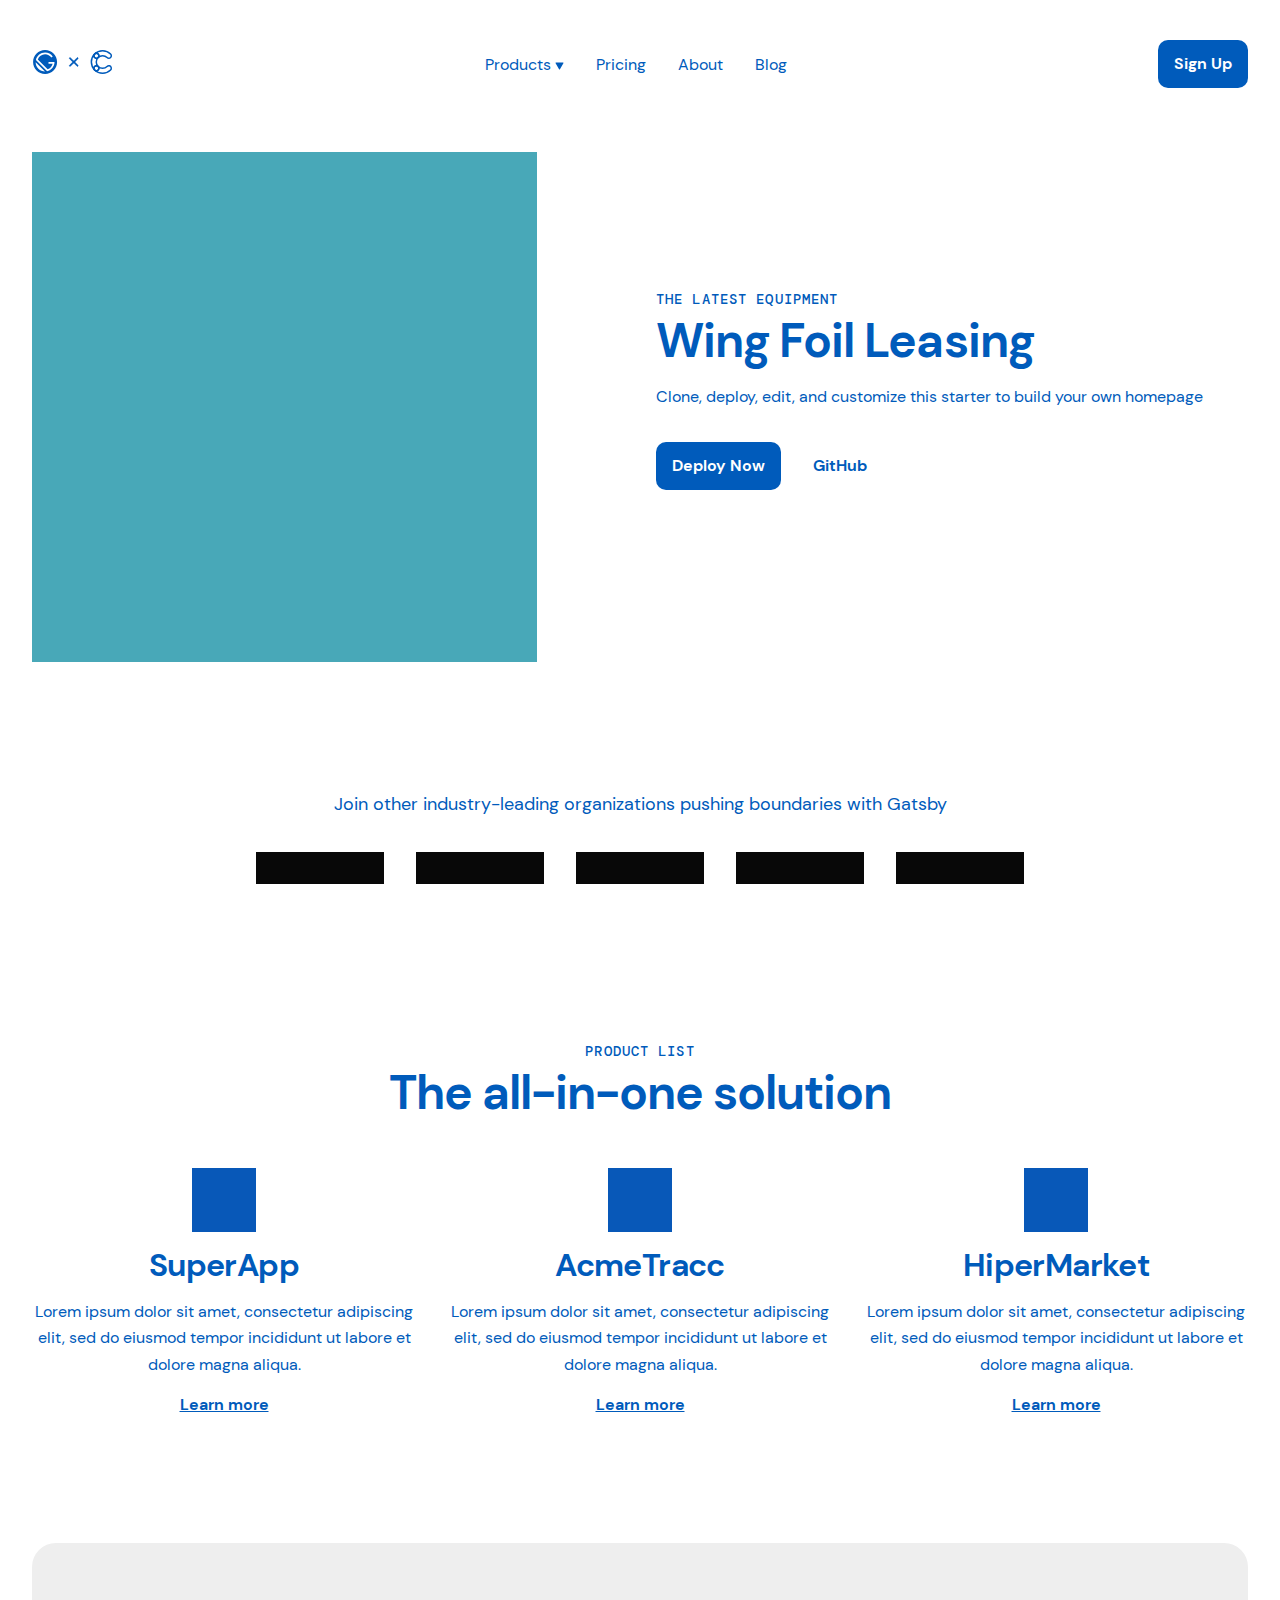
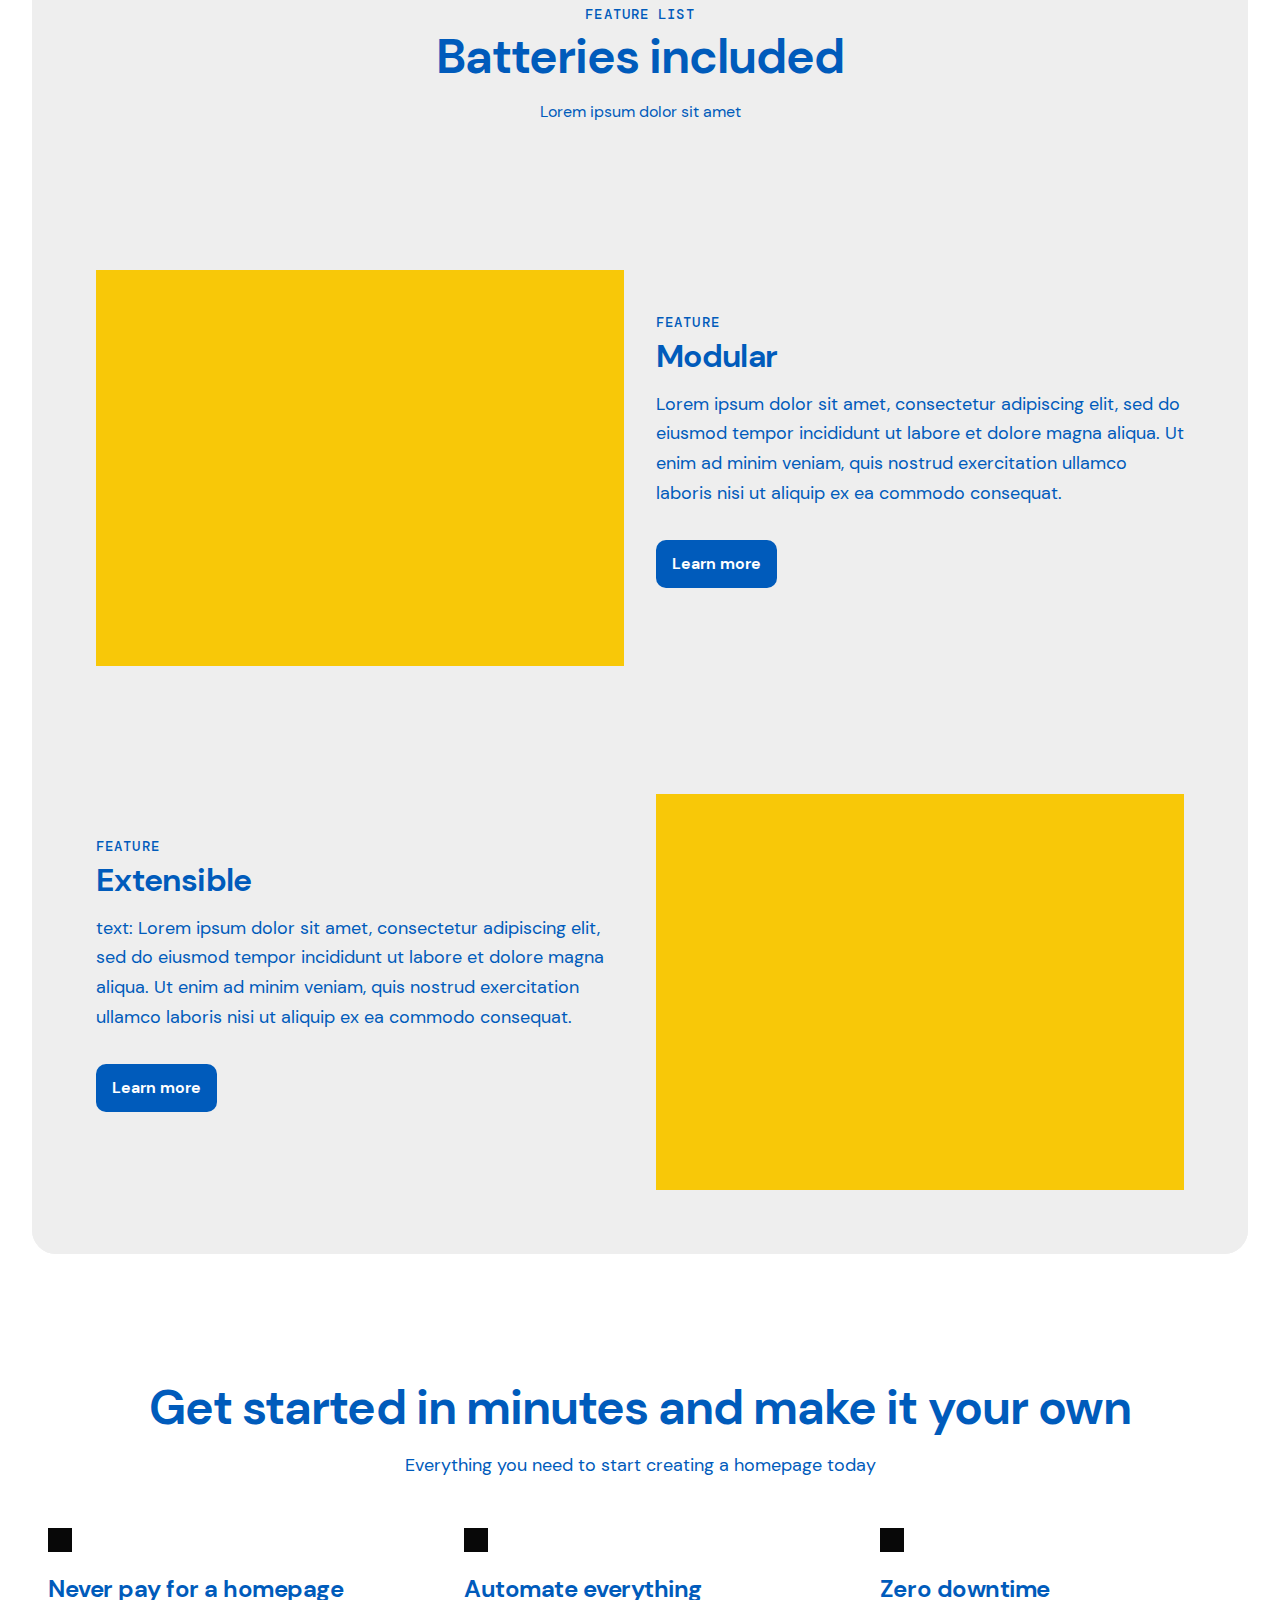
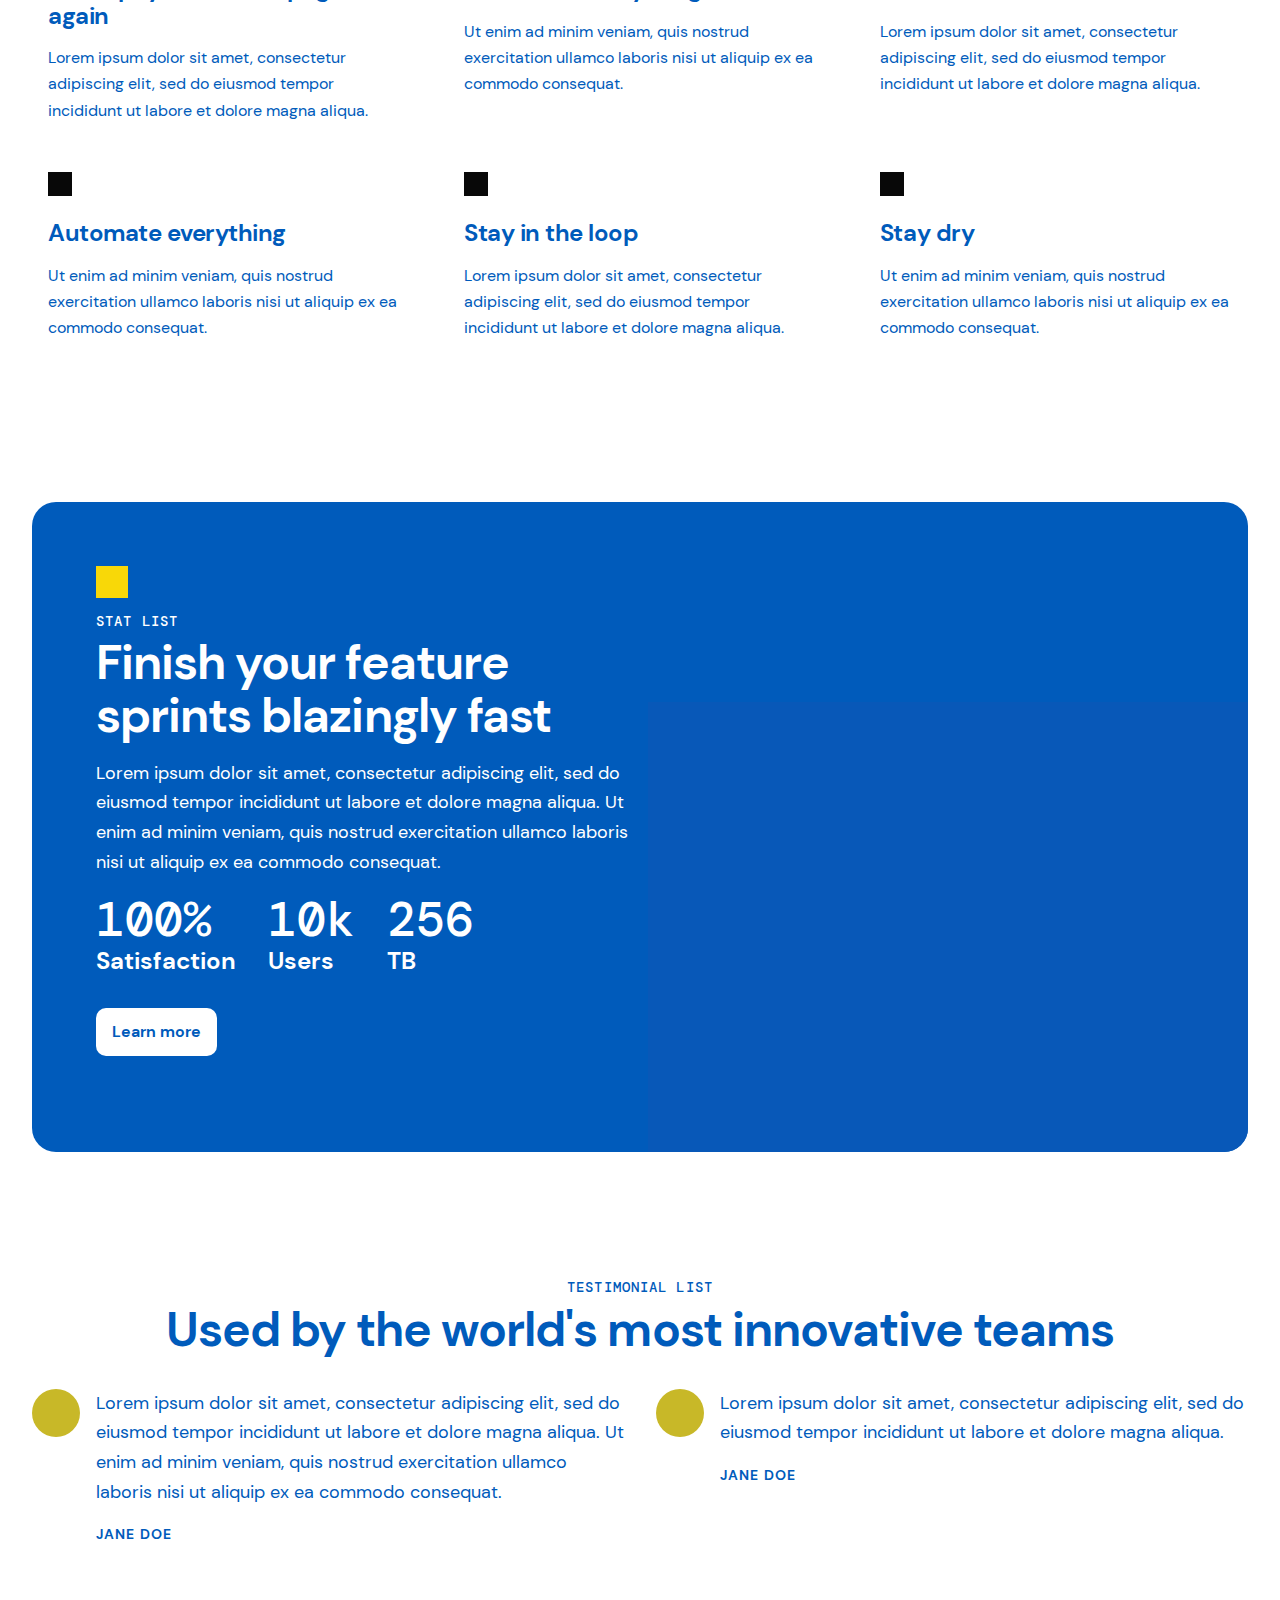
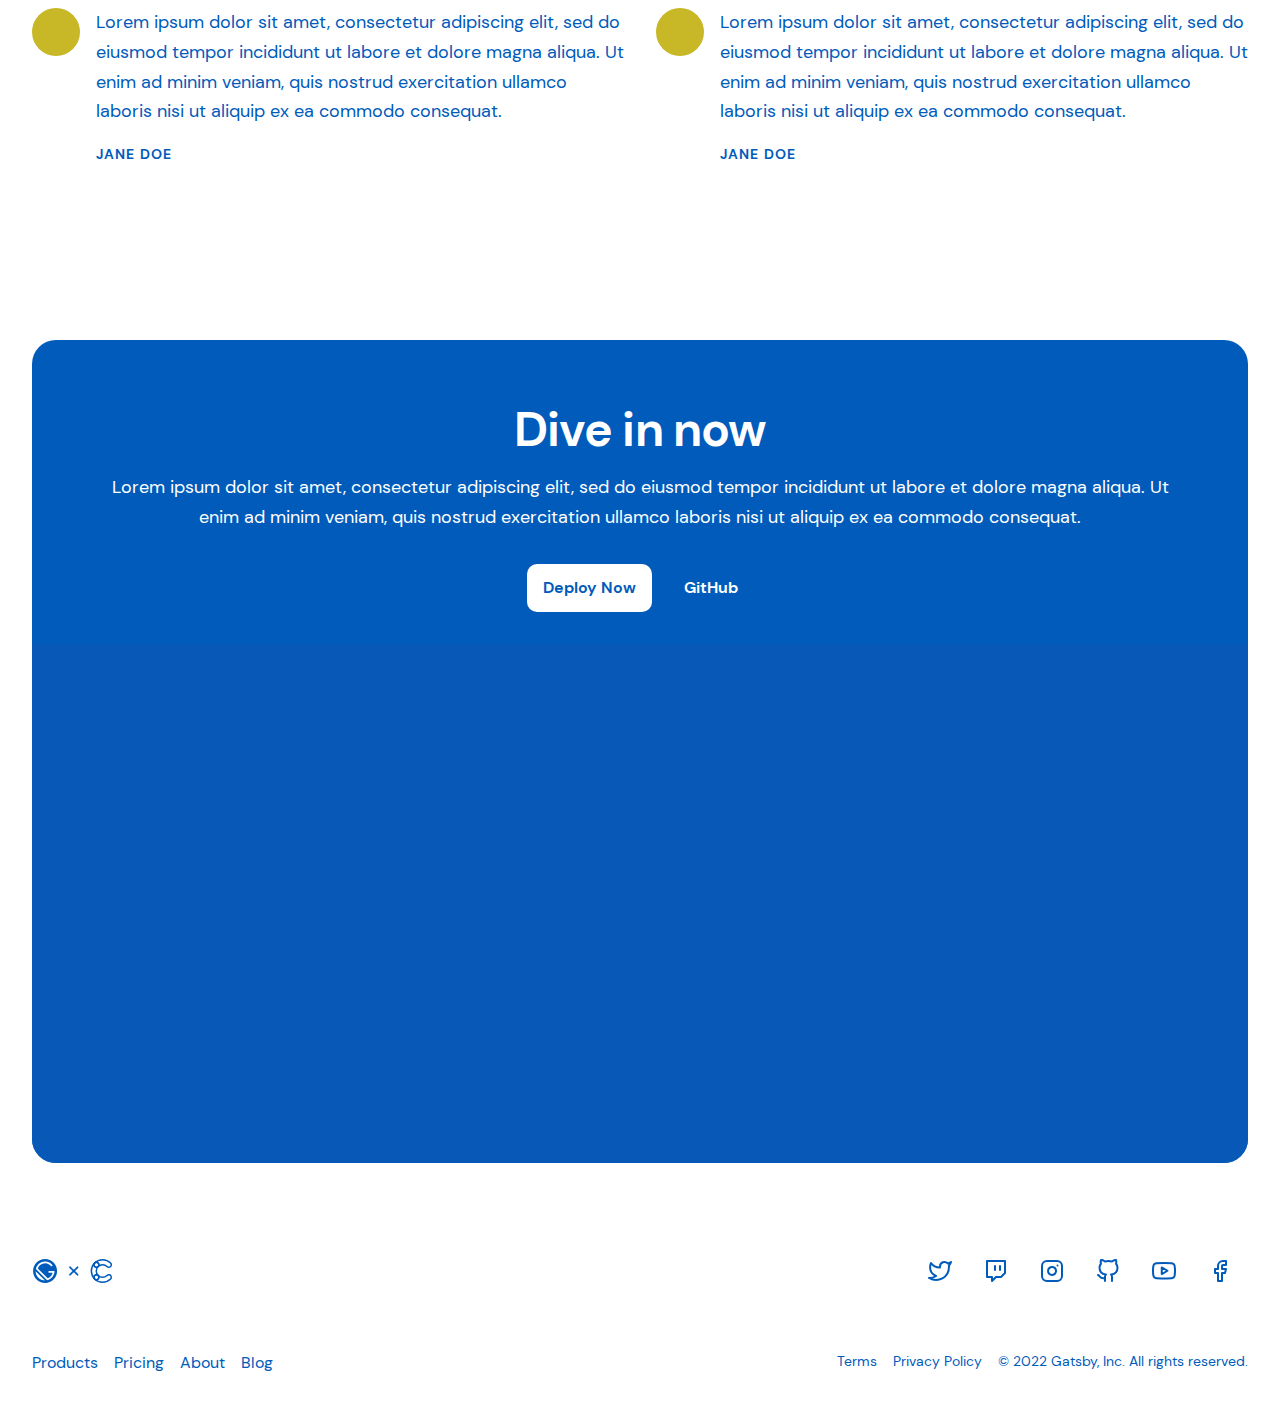
==== commit 1fedfd3e: "Update from https://github.com/devben/rental-portal/commit/107411a1bb1581e7b35d725d04df5100b026a1d6" ====
--- a/index.html
+++ b/index.html
@@ -1 +1 @@
-<!DOCTYPE html><html lang="en-us"><head><meta charSet="utf-8"/><meta http-equiv="x-ua-compatible" content="ie=edge"/><meta name="viewport" content="width=device-width, initial-scale=1, shrink-to-fit=no"/><meta name="generator" content="Gatsby 4.24.4"/><meta data-react-helmet="true" charSet="utf-8"/><meta data-react-helmet="true" name="description" property="og:description" content="A Gatsby Starter for building a homepage with Contentful"/><meta data-react-helmet="true" property="og:title" content="Gatsby Contentful Homepage Starter"/><meta data-react-helmet="true" property="og:image" content="https://images.ctfassets.net/t88c67u4zec5/U3SK6xjRhpQRa9vJy8nyM/a087fb9c5adeacfd2b2caae3ef068d8d/Hero.png"/><meta data-react-helmet="true" name="twitter:card" content="summary"/><meta data-react-helmet="true" name="twitter:title" content="Gatsby Contentful Homepage Starter"/><meta data-react-helmet="true" name="twitter:description" content="A Gatsby Starter for building a homepage with Contentful"/><meta data-react-helmet="true" name="twitter:image" content="https://images.ctfassets.net/t88c67u4zec5/U3SK6xjRhpQRa9vJy8nyM/a087fb9c5adeacfd2b2caae3ef068d8d/Hero.png"/><meta name="theme-color" content="#004ca3"/><style data-href="/styles.a084666248a9ec92142b.css" data-identity="gatsby-global-css">@font-face{font-display:swap;font-family:DM Sans;font-style:normal;font-weight:400;src:url(/static/dm-sans-latin-ext-400-normal-46f8e89145ca0fc60f623d327d35db08.woff2) format("woff2"),url(/static/dm-sans-all-400-normal-37e3ab8cb633fce97c87dc20cffd615a.woff) format("woff");unicode-range:u+0100-024f,u+0259,u+1e??,u+2020,u+20a0-20ab,u+20ad-20cf,u+2113,u+2c60-2c7f,u+a720-a7ff}@font-face{font-display:swap;font-family:DM Sans;font-style:normal;font-weight:400;src:url(/static/dm-sans-latin-400-normal-71edbde4a8ed19eeef941b7a3ad1639d.woff2) format("woff2"),url(/static/dm-sans-all-400-normal-37e3ab8cb633fce97c87dc20cffd615a.woff) format("woff");unicode-range:u+00??,u+0131,u+0152-0153,u+02bb-02bc,u+02c6,u+02da,u+02dc,u+2000-206f,u+2074,u+20ac,u+2122,u+2191,u+2193,u+2212,u+2215,u+feff,u+fffd}@font-face{font-display:swap;font-family:DM Sans;font-style:normal;font-weight:500;src:url(/static/dm-sans-latin-ext-500-normal-d0cd2ef294906e1debec9476e18e6bc0.woff2) format("woff2"),url(/static/dm-sans-all-500-normal-0a59c6133bb2afd800545a6228f7c8f1.woff) format("woff");unicode-range:u+0100-024f,u+0259,u+1e??,u+2020,u+20a0-20ab,u+20ad-20cf,u+2113,u+2c60-2c7f,u+a720-a7ff}@font-face{font-display:swap;font-family:DM Sans;font-style:normal;font-weight:500;src:url(/static/dm-sans-latin-500-normal-82c42c7339eddd68c79dc69dd2332da5.woff2) format("woff2"),url(/static/dm-sans-all-500-normal-0a59c6133bb2afd800545a6228f7c8f1.woff) format("woff");unicode-range:u+00??,u+0131,u+0152-0153,u+02bb-02bc,u+02c6,u+02da,u+02dc,u+2000-206f,u+2074,u+20ac,u+2122,u+2191,u+2193,u+2212,u+2215,u+feff,u+fffd}@font-face{font-display:swap;font-family:DM Sans;font-style:normal;font-weight:700;src:url(/static/dm-sans-latin-ext-700-normal-260b7f4017e3fb22a92453e9869ad709.woff2) format("woff2"),url(/static/dm-sans-all-700-normal-83ca7716c560a37ada07ced98ad4c6ea.woff) format("woff");unicode-range:u+0100-024f,u+0259,u+1e??,u+2020,u+20a0-20ab,u+20ad-20cf,u+2113,u+2c60-2c7f,u+a720-a7ff}@font-face{font-display:swap;font-family:DM Sans;font-style:normal;font-weight:700;src:url(/static/dm-sans-latin-700-normal-6261bc7f59cc2e5f8f293a89e362662f.woff2) format("woff2"),url(/static/dm-sans-all-700-normal-83ca7716c560a37ada07ced98ad4c6ea.woff) format("woff");unicode-range:u+00??,u+0131,u+0152-0153,u+02bb-02bc,u+02c6,u+02da,u+02dc,u+2000-206f,u+2074,u+20ac,u+2122,u+2191,u+2193,u+2212,u+2215,u+feff,u+fffd}@font-face{font-display:swap;font-family:DM Mono;font-style:normal;font-weight:400;src:url([data-uri]) format("woff2"),url(/static/dm-mono-all-400-normal-71863af5fd990865914dda41c3808a86.woff) format("woff");unicode-range:u+0100-024f,u+0259,u+1e??,u+2020,u+20a0-20ab,u+20ad-20cf,u+2113,u+2c60-2c7f,u+a720-a7ff}@font-face{font-display:swap;font-family:DM Mono;font-style:normal;font-weight:400;src:url(/static/dm-mono-latin-400-normal-c1c4152e83611db446ecc2c0dfd72b04.woff2) format("woff2"),url(/static/dm-mono-all-400-normal-71863af5fd990865914dda41c3808a86.woff) format("woff");unicode-range:u+00??,u+0131,u+0152-0153,u+02bb-02bc,u+02c6,u+02da,u+02dc,u+2000-206f,u+2074,u+20ac,u+2122,u+2191,u+2193,u+2212,u+2215,u+feff,u+fffd}@font-face{font-display:swap;font-family:DM Mono;font-style:normal;font-weight:500;src:url([data-uri]) format("woff2"),url(/static/dm-mono-all-500-normal-dd1211e65f68bed55387e2363e419e78.woff) format("woff");unicode-range:u+0100-024f,u+0259,u+1e??,u+2020,u+20a0-20ab,u+20ad-20cf,u+2113,u+2c60-2c7f,u+a720-a7ff}@font-face{font-display:swap;font-family:DM Mono;font-style:normal;font-weight:500;src:url(/static/dm-mono-latin-500-normal-01077f9f58c8778a2435527972cabf0c.woff2) format("woff2"),url(/static/dm-mono-all-500-normal-dd1211e65f68bed55387e2363e419e78.woff) format("woff");unicode-range:u+00??,u+0131,u+0152-0153,u+02bb-02bc,u+02c6,u+02da,u+02dc,u+2000-206f,u+2074,u+20ac,u+2122,u+2191,u+2193,u+2212,u+2215,u+feff,u+fffd}:root{--wuwu9p0:#fff;--wuwu9p1:#005bbb;--wuwu9p2:#005bbb;--wuwu9p3:#eee;--wuwu9p4:#004287;--wuwu9p5:#000;--wuwu9p6:-0;--wuwu9p7:4px;--wuwu9p8:8px;--wuwu9p9:16px;--wuwu9pa:32px;--wuwu9pb:64px;--wuwu9pc:128px;--wuwu9pd:-4px;--wuwu9pe:-8px;--wuwu9pf:-16px;--wuwu9pg:-32px;--wuwu9ph:-64px;--wuwu9pi:-128px;--wuwu9pj:12px;--wuwu9pk:14px;--wuwu9pl:16px;--wuwu9pm:18px;--wuwu9pn:24px;--wuwu9po:32px;--wuwu9pp:48px;--wuwu9pq:64px;--wuwu9pr:400;--wuwu9ps:500;--wuwu9pt:600;--wuwu9pu:700;--wuwu9pv:800;--wuwu9pw:"DM Sans",sans-serif;--wuwu9px:"DM Sans",sans-serif;--wuwu9py:DM Mono,Menlo,monospace;--wuwu9pz:1.65;--wuwu9p10:1.25;--wuwu9p11:1.1;--wuwu9p12:1;--wuwu9p13:0;--wuwu9p14:-0.02em;--wuwu9p15:0.08em;--wuwu9p16:1280px;--wuwu9p17:1024px;--wuwu9p18:1440px;--wuwu9p19:848px;--wuwu9p1a:48px;--wuwu9p1b:300px;--wuwu9p1c:400px;--wuwu9p1d:32px;--wuwu9p1e:30px;--wuwu9p1f:10px;--wuwu9p1g:24px;--wuwu9p1h:99999px;--wuwu9p1i:0px 4px 8px 0px #2e29330a,0px 4px 24px 0px #2e293314,0px 8px 24px 0px #473f4f29}.ur0mb0{margin-left:auto;margin-right:auto;max-width:var(--wuwu9p16);padding-left:var(--wuwu9pa);padding-right:var(--wuwu9pa)}.ur0mb2{max-width:var(--wuwu9p18);padding-left:0;padding-right:0}.ur0mb3{max-width:var(--wuwu9p17)}.ur0mb4{max-width:var(--wuwu9p19)}.ur0mb5{padding-bottom:var(--wuwu9pa);padding-left:0;padding-right:0;padding-top:var(--wuwu9pa)}.ur0mb6{align-items:center;display:flex}.ur0mb7{flex-wrap:wrap}.ur0mb8{align-items:flex-start}.ur0mb9{align-items:baseline}.ur0mba{align-items:flex-start}.ur0mba,.ur0mbb{flex-direction:column}.ur0mbc{align-items:flex-end}.ur0mbd{align-items:stretch}.ur0mbe{justify-content:space-between}.ur0mbe,.ur0mbf{flex-wrap:wrap;width:100%}.ur0mbf{justify-content:center}.ur0mbg{flex-direction:column}.ur0mbh{gap:var(--wuwu9p6)}.ur0mbi{gap:var(--wuwu9p7)}.ur0mbj{gap:var(--wuwu9p8)}.ur0mbk{gap:var(--wuwu9p9)}.ur0mbl{gap:var(--wuwu9pa)}.ur0mbm{gap:var(--wuwu9pb)}.ur0mbn{gap:var(--wuwu9pc)}.ur0mbo{gap:var(--wuwu9pd)}.ur0mbp{gap:var(--wuwu9pe)}.ur0mbq{gap:var(--wuwu9pf)}.ur0mbr{gap:var(--wuwu9pg)}.ur0mbs{gap:var(--wuwu9ph)}.ur0mbt{gap:var(--wuwu9pi)}.ur0mbu,.ur0mbv,.ur0mbw,.ur0mbx,.ur0mby,.ur0mbz{width:100%}.ur0mb10{list-style:none;margin:0;padding:0}.ur0mb11{padding:var(--wuwu9p6)}.ur0mb12{padding:var(--wuwu9p7)}.ur0mb13{padding:var(--wuwu9p8)}.ur0mb14{padding:var(--wuwu9p9)}.ur0mb15{padding:var(--wuwu9pa)}.ur0mb16{padding:var(--wuwu9pb)}.ur0mb17{padding:var(--wuwu9pc)}.ur0mb18{padding:var(--wuwu9pd)}.ur0mb19{padding:var(--wuwu9pe)}.ur0mb1a{padding:var(--wuwu9pf)}.ur0mb1b{padding:var(--wuwu9pg)}.ur0mb1c{padding:var(--wuwu9ph)}.ur0mb1d{padding:var(--wuwu9pi)}.ur0mb1e{padding-bottom:var(--wuwu9p6);padding-top:var(--wuwu9p6)}.ur0mb1f{padding-bottom:var(--wuwu9p7);padding-top:var(--wuwu9p7)}.ur0mb1g{padding-bottom:var(--wuwu9p8);padding-top:var(--wuwu9p8)}.ur0mb1h{padding-bottom:var(--wuwu9p9);padding-top:var(--wuwu9p9)}.ur0mb1i{padding-bottom:var(--wuwu9pa);padding-top:var(--wuwu9pa)}.ur0mb1j{padding-bottom:var(--wuwu9pb);padding-top:var(--wuwu9pb)}.ur0mb1k{padding-bottom:var(--wuwu9pc);padding-top:var(--wuwu9pc)}.ur0mb1l{padding-bottom:var(--wuwu9pd);padding-top:var(--wuwu9pd)}.ur0mb1m{padding-bottom:var(--wuwu9pe);padding-top:var(--wuwu9pe)}.ur0mb1n{padding-bottom:var(--wuwu9pf);padding-top:var(--wuwu9pf)}.ur0mb1o{padding-bottom:var(--wuwu9pg);padding-top:var(--wuwu9pg)}.ur0mb1p{padding-bottom:var(--wuwu9ph);padding-top:var(--wuwu9ph)}.ur0mb1q{padding-bottom:var(--wuwu9pi);padding-top:var(--wuwu9pi)}.ur0mb1r{margin-bottom:var(--wuwu9p6);margin-top:var(--wuwu9p6)}.ur0mb1s{margin-bottom:var(--wuwu9p7);margin-top:var(--wuwu9p7)}.ur0mb1t{margin-bottom:var(--wuwu9p8);margin-top:var(--wuwu9p8)}.ur0mb1u{margin-bottom:var(--wuwu9p9);margin-top:var(--wuwu9p9)}.ur0mb1v{margin-bottom:var(--wuwu9pa);margin-top:var(--wuwu9pa)}.ur0mb1w{margin-bottom:var(--wuwu9pb);margin-top:var(--wuwu9pb)}.ur0mb1x{margin-bottom:var(--wuwu9pc);margin-top:var(--wuwu9pc)}.ur0mb1y{margin-bottom:var(--wuwu9pd);margin-top:var(--wuwu9pd)}.ur0mb1z{margin-bottom:var(--wuwu9pe);margin-top:var(--wuwu9pe)}.ur0mb20{margin-bottom:var(--wuwu9pf);margin-top:var(--wuwu9pf)}.ur0mb21{margin-bottom:var(--wuwu9pg);margin-top:var(--wuwu9pg)}.ur0mb22{margin-bottom:var(--wuwu9ph);margin-top:var(--wuwu9ph)}.ur0mb23{margin-bottom:var(--wuwu9pi);margin-top:var(--wuwu9pi)}.ur0mb24{margin-left:calc(var(--wuwu9p6)*-1);margin-right:calc(var(--wuwu9p6)*-1)}.ur0mb25{margin-left:calc(var(--wuwu9p7)*-1);margin-right:calc(var(--wuwu9p7)*-1)}.ur0mb26{margin-left:calc(var(--wuwu9p8)*-1);margin-right:calc(var(--wuwu9p8)*-1)}.ur0mb27{margin-left:calc(var(--wuwu9p9)*-1);margin-right:calc(var(--wuwu9p9)*-1)}.ur0mb28{margin-left:calc(var(--wuwu9pa)*-1);margin-right:calc(var(--wuwu9pa)*-1)}.ur0mb29{margin-left:calc(var(--wuwu9pb)*-1);margin-right:calc(var(--wuwu9pb)*-1)}.ur0mb2a{margin-left:calc(var(--wuwu9pc)*-1);margin-right:calc(var(--wuwu9pc)*-1)}.ur0mb2b{margin-left:calc(var(--wuwu9pd)*-1);margin-right:calc(var(--wuwu9pd)*-1)}.ur0mb2c{margin-left:calc(var(--wuwu9pe)*-1);margin-right:calc(var(--wuwu9pe)*-1)}.ur0mb2d{margin-left:calc(var(--wuwu9pf)*-1);margin-right:calc(var(--wuwu9pf)*-1)}.ur0mb2e{margin-left:calc(var(--wuwu9pg)*-1);margin-right:calc(var(--wuwu9pg)*-1)}.ur0mb2f{margin-left:calc(var(--wuwu9ph)*-1);margin-right:calc(var(--wuwu9ph)*-1)}.ur0mb2g{margin-left:calc(var(--wuwu9pi)*-1);margin-right:calc(var(--wuwu9pi)*-1)}.ur0mb2h{border-radius:var(--wuwu9p1f);overflow:hidden}.ur0mb2i{border-radius:var(--wuwu9p1g);overflow:hidden}.ur0mb2j{border-radius:var(--wuwu9p1h);overflow:hidden}.ur0mb2o{align-items:center;display:flex;flex-direction:column;text-align:center}.ur0mb2p{padding-bottom:var(--wuwu9pa);padding-top:var(--wuwu9pa)}.ur0mb2q{margin:var(--wuwu9p6)}.ur0mb2r{margin:var(--wuwu9p7)}.ur0mb2s{margin:var(--wuwu9p8)}.ur0mb2t{margin:var(--wuwu9p9)}.ur0mb2u{margin:var(--wuwu9pa)}.ur0mb2v{margin:var(--wuwu9pb)}.ur0mb2w{margin:var(--wuwu9pc)}.ur0mb2x{margin:var(--wuwu9pd)}.ur0mb2y{margin:var(--wuwu9pe)}.ur0mb2z{margin:var(--wuwu9pf)}.ur0mb30{margin:var(--wuwu9pg)}.ur0mb31{margin:var(--wuwu9ph)}.ur0mb32{margin:var(--wuwu9pi)}.ur0mb33{margin:auto}.ur0mb34{margin-left:var(--wuwu9p6)}.ur0mb35{margin-left:var(--wuwu9p7)}.ur0mb36{margin-left:var(--wuwu9p8)}.ur0mb37{margin-left:var(--wuwu9p9)}.ur0mb38{margin-left:var(--wuwu9pa)}.ur0mb39{margin-left:var(--wuwu9pb)}.ur0mb3a{margin-left:var(--wuwu9pc)}.ur0mb3b{margin-left:var(--wuwu9pd)}.ur0mb3c{margin-left:var(--wuwu9pe)}.ur0mb3d{margin-left:var(--wuwu9pf)}.ur0mb3e{margin-left:var(--wuwu9pg)}.ur0mb3f{margin-left:var(--wuwu9ph)}.ur0mb3g{margin-left:var(--wuwu9pi)}.ur0mb3h{margin-left:auto}.ur0mb3i{margin-right:var(--wuwu9p6)}.ur0mb3j{margin-right:var(--wuwu9p7)}.ur0mb3k{margin-right:var(--wuwu9p8)}.ur0mb3l{margin-right:var(--wuwu9p9)}.ur0mb3m{margin-right:var(--wuwu9pa)}.ur0mb3n{margin-right:var(--wuwu9pb)}.ur0mb3o{margin-right:var(--wuwu9pc)}.ur0mb3p{margin-right:var(--wuwu9pd)}.ur0mb3q{margin-right:var(--wuwu9pe)}.ur0mb3r{margin-right:var(--wuwu9pf)}.ur0mb3s{margin-right:var(--wuwu9pg)}.ur0mb3t{margin-right:var(--wuwu9ph)}.ur0mb3u{margin-right:var(--wuwu9pi)}.ur0mb3v{margin-right:auto}.ur0mb3w{margin-top:var(--wuwu9p6)}.ur0mb3x{margin-top:var(--wuwu9p7)}.ur0mb3y{margin-top:var(--wuwu9p8)}.ur0mb3z{margin-top:var(--wuwu9p9)}.ur0mb40{margin-top:var(--wuwu9pa)}.ur0mb41{margin-top:var(--wuwu9pb)}.ur0mb42{margin-top:var(--wuwu9pc)}.ur0mb43{margin-top:var(--wuwu9pd)}.ur0mb44{margin-top:var(--wuwu9pe)}.ur0mb45{margin-top:var(--wuwu9pf)}.ur0mb46{margin-top:var(--wuwu9pg)}.ur0mb47{margin-top:var(--wuwu9ph)}.ur0mb48{margin-top:var(--wuwu9pi)}.ur0mb49{margin-top:auto}.ur0mb4a{margin-bottom:var(--wuwu9p6)}.ur0mb4b{margin-bottom:var(--wuwu9p7)}.ur0mb4c{margin-bottom:var(--wuwu9p8)}.ur0mb4d{margin-bottom:var(--wuwu9p9)}.ur0mb4e{margin-bottom:var(--wuwu9pa)}.ur0mb4f{margin-bottom:var(--wuwu9pb)}.ur0mb4g{margin-bottom:var(--wuwu9pc)}.ur0mb4h{margin-bottom:var(--wuwu9pd)}.ur0mb4i{margin-bottom:var(--wuwu9pe)}.ur0mb4j{margin-bottom:var(--wuwu9pf)}.ur0mb4k{margin-bottom:var(--wuwu9pg)}.ur0mb4l{margin-bottom:var(--wuwu9ph)}.ur0mb4m{margin-bottom:var(--wuwu9pi)}.ur0mb4n{margin-bottom:auto}.ur0mb4o{margin:0}.ur0mb4p{font-size:var(--wuwu9pl)}.ur0mb4p,.ur0mb4q{font-weight:var(--wuwu9pr);letter-spacing:var(--wuwu9p13);line-height:var(--wuwu9pz);margin-bottom:var(--wuwu9p9)}.ur0mb4q{font-size:var(--wuwu9pm)}.ur0mb4r{font-family:var(--wuwu9px);font-size:var(--wuwu9po);font-weight:var(--wuwu9pv);letter-spacing:var(--wuwu9p14);line-height:var(--wuwu9p10);margin-bottom:var(--wuwu9pc);margin-top:var(--wuwu9pa)}.ur0mb4s{font-family:var(--wuwu9px)}.ur0mb4s,.ur0mb4t{font-size:var(--wuwu9po)}.ur0mb4s,.ur0mb4t,.ur0mb4u{font-weight:var(--wuwu9pv);letter-spacing:var(--wuwu9p14);line-height:var(--wuwu9p11);margin-bottom:var(--wuwu9p9)}.ur0mb4u{font-size:var(--wuwu9pn)}.ur0mb4v{font-family:var(--wuwu9py);font-weight:var(--wuwu9ps);line-height:var(--wuwu9p11)}.ur0mb4v,.ur0mb4w{font-size:var(--wuwu9pk);letter-spacing:var(--wuwu9p15);margin-bottom:var(--wuwu9p8);text-transform:uppercase}.ur0mb4w{font-style:normal;font-weight:var(--wuwu9pt)}.ur0mb4x{font-family:var(--wuwu9py);font-size:var(--wuwu9pp);font-weight:var(--wuwu9ps);line-height:var(--wuwu9p11)}.ur0mb4y{font-size:var(--wuwu9pn);font-weight:var(--wuwu9pu);line-height:var(--wuwu9p10)}.ur0mb4z{font-size:var(--wuwu9pk);margin-bottom:var(--wuwu9p8)}.ur0mb50{font-size:var(--wuwu9pm)}.ur0mb51{font-family:var(--wuwu9py);font-size:180px;letter-spacing:var(--wuwu9p14);line-height:var(--wuwu9p12)}.ur0mb52{text-align:center}.ur0mb53{font-weight:var(--wuwu9pu)}.ur0mb54{color:inherit}.ur0mb54:hover{color:var(--wuwu9p4)}.ur0mb55{color:inherit;text-decoration:none;transition-duration:.2s;transition-property:color;transition-timing-function:ease-in-out}.ur0mb55:hover{color:var(--wuwu9p4)}.ur0mb56{background:none;border:none;color:inherit;font-family:var(--wuwu9pw);font-size:inherit;padding:0;text-decoration:none;transition-duration:.2s;transition-property:color;transition-timing-function:ease-in-out}.ur0mb56:hover{color:var(--wuwu9p4);cursor:pointer}.ur0mb57{color:inherit;font-weight:var(--wuwu9pu)}.ur0mb57:hover{color:var(--wuwu9p4)}.ur0mb58{color:inherit;display:block}.ur0mb58,.ur0mb59{text-decoration:none}.ur0mb59{border-radius:var(--wuwu9p1f);display:inline-flex;font-size:var(--wuwu9pl);font-weight:var(--wuwu9pu);line-height:var(--wuwu9p12);padding:var(--wuwu9p9)}.ur0mb5a{background-color:var(--wuwu9p2);color:var(--wuwu9p0)}.ur0mb5a:focus,.ur0mb5a:hover{background-color:var(--wuwu9p4)}.ur0mb5b{background-color:var(--wuwu9p0);color:var(--wuwu9p2)}.ur0mb5b:focus,.ur0mb5b:hover{background-color:var(--wuwu9p4);color:var(--wuwu9p0)}.ur0mb5c{background-color:transparent;color:inherit}.ur0mb5c:focus,.ur0mb5c:hover{background-color:var(--wuwu9p3)}.ur0mb5d{background-color:transparent;color:inherit}.ur0mb5d:focus,.ur0mb5d:hover{background-color:var(--wuwu9p3);color:var(--wuwu9p2)}.ur0mb5e{background-color:var(--wuwu9p2);color:var(--wuwu9p0)}.ur0mb5f{background-color:var(--wuwu9p3);color:var(--wuwu9p2)}.ur0mb5g{margin:0;padding-bottom:var(--wuwu9pa);padding-left:0;padding-right:0;padding-top:0}.ur0mb5h{border-radius:var(--wuwu9p1h);flex-shrink:0;height:var(--wuwu9p1a);min-width:0;width:var(--wuwu9p1a)}.ur0mb5i{height:20px;width:85px}.ur0mb5j{max-width:128px}.ur0mb5k{height:24px;width:24px}.ur0mb5k,.ur0mb5l{margin-bottom:var(--wuwu9p9)}.ur0mb5l{height:32px;width:32px}.ur0mb5m{height:64px;margin-bottom:var(--wuwu9p9);width:64px}.ur0mb5n{color:var(--wuwu9p1);margin-right:var(--wuwu9p9)}.ur0mb5n:focus,.ur0mb5n:hover{color:var(--wuwu9p4)}.ur0mb5o{align-items:center;background:transparent;border:none;cursor:pointer;display:flex;height:48px;justify-content:center;width:48px}.ur0mb5p{clip:rect(0 0 0 0);border:0;height:1px;overflow:hidden;padding:0;position:absolute;white-space:nowrap;width:1px}.ur0mb5q{outline:1px solid tomato}@media screen and (min-width:52em){.ur0mb5{padding:var(--wuwu9pb) var(--wuwu9pa)}.ur0mb4s{font-size:var(--wuwu9pp)}.ur0mb51{font-size:360px}}@media screen and (min-width:40em){.ur0mbg{flex-direction:row}.ur0mbu{width:100%}.ur0mbv{width:50%}.ur0mbw{width:25%}.ur0mbx,.ur0mby{width:33.3333%}.ur0mbz{width:-webkit-fit-content;width:-moz-fit-content;width:fit-content}.ur0mb2k{order:0}.ur0mb2l{order:1}.ur0mb2m{order:2}.ur0mb2n{order:3}.ur0mb2p{padding-bottom:var(--wuwu9pb);padding-top:var(--wuwu9pb)}.ur0mb4r{font-size:var(--wuwu9pq)}}._165flw0{display:none;position:relative;z-index:1}._165flw1{display:block;padding-top:var(--wuwu9p9);position:relative}._165flw2{background:var(--wuwu9p2)}._165flw4{color:var(--wuwu9p2)}._165flw5{color:var(--wuwu9p0)}._165flw6{background:var(--wuwu9p2);height:100vh;padding-top:var(--wuwu9pa);position:absolute;width:100vw;z-index:1}._165flw7{color:var(--wuwu9p0);display:block;font-size:var(--wuwu9pn);padding:var(--wuwu9p8) var(--wuwu9pa)}@media screen and (min-width:40em){._165flw0{display:block;padding-top:var(--wuwu9pa)}._165flw1,._165flw6{display:none}}._12kcbqa0{transition-duration:.15s;transition-property:-webkit-transform;transition-property:transform;transition-property:transform,-webkit-transform;transition-timing-function:ease-in-out}._12kcbqa1{-webkit-transform:rotate(-180deg);transform:rotate(-180deg)}._12kcbqa2{-webkit-transform:rotate(90deg);transform:rotate(90deg)}._12kcbqa3{-webkit-transform:rotate(-90deg);transform:rotate(-90deg)}._1fa5qiz0{position:relative}._1fa5qiz1:hover{color:var(--wuwu9p0)}._1fa5qiz3{position:relative;white-space:nowrap;width:-webkit-fit-content;width:-moz-fit-content;width:fit-content}._1fa5qiz6{padding-bottom:var(--wuwu9p9);padding-left:var(--wuwu9pa)}._1fa5qiz7{flex-shrink:0;height:var(--wuwu9p1d);width:var(--wuwu9p1d)}._1fa5qiz9{display:none;white-space:normal}._1fa5qiza{margin:0;padding:0}@media screen and (min-width:40em){._1fa5qiz1{align-items:baseline;color:inherit;font-size:inherit;padding:0}._1fa5qiz1:hover{color:var(--wuwu9p4)}._1fa5qiz2{align-items:baseline}._1fa5qiz3{background:var(--wuwu9p0);border-radius:var(--wuwu9p1g);box-shadow:var(--wuwu9p1i);left:50%;max-width:var(--wuwu9p1c);min-width:var(--wuwu9p1b);padding:var(--wuwu9p9) var(--wuwu9p9) var(--wuwu9p6) var(--wuwu9p9);position:absolute;top:calc(100% + 20px);-webkit-transform:translateX(-50%);transform:translateX(-50%)}._1fa5qiz3:before{border-color:transparent transparent var(--wuwu9p0) transparent;border-style:solid;border-width:0 14px 17.3px;content:"";height:0;left:50%;position:absolute;top:0;-webkit-transform:translateX(-50%) translateY(calc(-100% + 2px));transform:translateX(-50%) translateY(calc(-100% + 2px));width:0}._1fa5qiz4{-webkit-animation:zoomInUp .15s ease-in-out;animation:zoomInUp .15s ease-in-out}._1fa5qiz5{-webkit-animation:zoomOutDown .15s ease-in-out;animation:zoomOutDown .15s ease-in-out;-webkit-animation-fill-mode:forwards;animation-fill-mode:forwards}._1fa5qiz6{align-items:stretch;padding-left:0}._1fa5qiz7{height:var(--wuwu9p1e);width:var(--wuwu9p1e)}._1fa5qiz8{border-radius:var(--wuwu9p1f);color:inherit;font-size:var(--wuwu9pl);font-weight:var(--wuwu9pu);margin:0;padding:var(--wuwu9p8)}._1fa5qiz8:hover{background:var(--wuwu9p3);color:inherit}._1fa5qiz9{display:block;font-size:var(--wuwu9pk);margin:0;min-width:300px}}@-webkit-keyframes zoomInUp{0%{opacity:0;-webkit-transform:scale(.95) translateY(10px) translateX(-50%);transform:scale(.95) translateY(10px) translateX(-50%);visibility:hidden}to{opacity:1;-webkit-transform:scale(1),translateY(0) translateX(-50%);transform:scale(1),translateY(0) translateX(-50%);visibility:visible}}@keyframes zoomInUp{0%{opacity:0;-webkit-transform:scale(.95) translateY(10px) translateX(-50%);transform:scale(.95) translateY(10px) translateX(-50%);visibility:hidden}to{opacity:1;-webkit-transform:scale(1),translateY(0) translateX(-50%);transform:scale(1),translateY(0) translateX(-50%);visibility:visible}}@-webkit-keyframes zoomOutDown{0%{opacity:1;-webkit-transform:scale(1) translateY(0) translateX(-50%);transform:scale(1) translateY(0) translateX(-50%)}to{opacity:0;-webkit-transform:scale(.95) translateY(10px) translateX(-50%);transform:scale(.95) translateY(10px) translateX(-50%);visibility:hidden}}@keyframes zoomOutDown{0%{opacity:1;-webkit-transform:scale(1) translateY(0) translateX(-50%);transform:scale(1) translateY(0) translateX(-50%)}to{opacity:0;-webkit-transform:scale(.95) translateY(10px) translateX(-50%);transform:scale(.95) translateY(10px) translateX(-50%);visibility:hidden}}@-webkit-keyframes fadeIn{0%{opacity:0;visibility:hidden}to{opacity:1;visibility:visible}}@keyframes fadeIn{0%{opacity:0;visibility:hidden}to{opacity:1;visibility:visible}}@-webkit-keyframes fadeOut{0%{opacity:1}to{opacity:0;visibility:hidden}}@keyframes fadeOut{0%{opacity:1}to{opacity:0;visibility:hidden}}body{-webkit-font-smoothing:antialiased;-moz-osx-font-smoothing:grayscale;background-color:var(--wuwu9p0);color:var(--wuwu9p1);font-family:var(--wuwu9pw);margin:0}*{box-sizing:border-box}._1kart9e0{font-family:var(--wuwu9py);font-style:normal;letter-spacing:-.02em}._1kart9e1{align-items:baseline;color:inherit;display:flex;font-size:var(--wuwu9pn);font-weight:var(--wuwu9pu);gap:10px;justify-content:center;text-align:center}._1kart9e2{height:12px}._1kart9e3{font-size:var(--wuwu9pn);margin-bottom:0;text-align:center}._1u1urz10{max-width:1108px}._1u1urz11{font-size:var(--wuwu9pm);margin-bottom:var(--wuwu9pb);max-width:798px}._1u1urz12{width:100%}@media screen and (min-width:40em){._1u1urz11{font-size:var(--wuwu9pn)}}.ofnu3i1{align-items:center;display:flex;flex-direction:column}@media screen and (min-width:40em){.ofnu3i0{gap:var(--wuwu9pc)}.ofnu3i1{align-items:flex-start}}</style><style>.gatsby-image-wrapper{position:relative;overflow:hidden}.gatsby-image-wrapper picture.object-fit-polyfill{position:static!important}.gatsby-image-wrapper img{bottom:0;height:100%;left:0;margin:0;max-width:none;padding:0;position:absolute;right:0;top:0;width:100%;object-fit:cover}.gatsby-image-wrapper [data-main-image]{opacity:0;transform:translateZ(0);transition:opacity .25s linear;will-change:opacity}.gatsby-image-wrapper-constrained{display:inline-block;vertical-align:top}</style><noscript><style>.gatsby-image-wrapper noscript [data-main-image]{opacity:1!important}.gatsby-image-wrapper [data-placeholder-image]{opacity:0!important}</style></noscript><script type="module">const e="undefined"!=typeof HTMLImageElement&&"loading"in HTMLImageElement.prototype;e&&document.body.addEventListener("load",(function(e){const t=e.target;if(void 0===t.dataset.mainImage)return;if(void 0===t.dataset.gatsbyImageSsr)return;let a=null,n=t;for(;null===a&&n;)void 0!==n.parentNode.dataset.gatsbyImageWrapper&&(a=n.parentNode),n=n.parentNode;const o=a.querySelector("[data-placeholder-image]"),r=new Image;r.src=t.currentSrc,r.decode().catch((()=>{})).then((()=>{t.style.opacity=1,o&&(o.style.opacity=0,o.style.transition="opacity 500ms linear")}))}),!0);</script><title data-react-helmet="true">Gatsby Contentful Homepage Starter</title><link rel="icon" href="/favicon-32x32.png?v=955a9d05c5c141a98f792a6172f6a651" type="image/png"/><link rel="manifest" href="/manifest.webmanifest" crossorigin="anonymous"/><link rel="apple-touch-icon" sizes="48x48" href="/icons/icon-48x48.png?v=955a9d05c5c141a98f792a6172f6a651"/><link rel="apple-touch-icon" sizes="72x72" href="/icons/icon-72x72.png?v=955a9d05c5c141a98f792a6172f6a651"/><link rel="apple-touch-icon" sizes="96x96" href="/icons/icon-96x96.png?v=955a9d05c5c141a98f792a6172f6a651"/><link rel="apple-touch-icon" sizes="144x144" href="/icons/icon-144x144.png?v=955a9d05c5c141a98f792a6172f6a651"/><link rel="apple-touch-icon" sizes="192x192" href="/icons/icon-192x192.png?v=955a9d05c5c141a98f792a6172f6a651"/><link rel="apple-touch-icon" sizes="256x256" href="/icons/icon-256x256.png?v=955a9d05c5c141a98f792a6172f6a651"/><link rel="apple-touch-icon" sizes="384x384" href="/icons/icon-384x384.png?v=955a9d05c5c141a98f792a6172f6a651"/><link rel="apple-touch-icon" sizes="512x512" href="/icons/icon-512x512.png?v=955a9d05c5c141a98f792a6172f6a651"/></head><body><div id="___gatsby"><div style="outline:none" tabindex="-1" id="gatsby-focus-wrapper"><header><div class="ur0mb0 _165flw0"><div class="ur0mb2s"></div><div class="ur0mb6 ur0mbe ur0mbk"><a aria-current="page" class="ur0mb55" href="/"><span class="ur0mb5p">Home</span><svg width="82" height="24" viewBox="0 0 82 24" fill="none" xmlns="http://www.w3.org/2000/svg"><path d="M13.083 0C6.48301 0 1.08301 5.4 1.08301 12C1.08301 18.6 6.48301 24 13.083 24C19.683 24 25.083 18.6 25.083 12C25.083 5.4 19.683 0 13.083 0ZM6.39729 18.6857C4.59729 16.8857 3.65444 14.4857 3.65444 12.1714L12.9973 21.4286C10.5973 21.3429 8.19729 20.4857 6.39729 18.6857ZM15.1402 21.1714L3.91158 9.94286C4.85444 5.74286 8.62587 2.57143 13.083 2.57143C16.2544 2.57143 18.9973 4.11429 20.7116 6.42857L19.4259 7.54286C17.9687 5.57143 15.6544 4.28571 13.083 4.28571C9.74015 4.28571 6.91158 6.42857 5.79729 9.42857L15.6544 19.2857C18.1402 18.4286 20.0259 16.2857 20.6259 13.7143H16.5116V12H22.5116C22.5116 16.4571 19.3402 20.2286 15.1402 21.1714Z" fill="currentColor"></path><path d="M46.0628 8.6268C46.2581 8.43154 46.2581 8.11496 46.0628 7.9197L45.8299 7.68681C45.6346 7.49154 45.3181 7.49154 45.1228 7.68681L42.1032 10.7064C41.908 10.9016 41.5914 10.9016 41.3961 10.7064L38.3766 7.6868C38.1813 7.49154 37.8647 7.49154 37.6695 7.68681L37.4366 7.9197C37.2413 8.11496 37.2413 8.43154 37.4366 8.62681L40.4561 11.6464C40.6514 11.8416 40.6514 12.1582 40.4561 12.3535L37.4366 15.373C37.2413 15.5683 37.2413 15.8849 37.4366 16.0801L37.6695 16.313C37.8647 16.5083 38.1813 16.5083 38.3766 16.313L41.3961 13.2935C41.5914 13.0982 41.908 13.0982 42.1032 13.2935L45.1228 16.313C45.3181 16.5083 45.6346 16.5083 45.8299 16.313L46.0628 16.0801C46.2581 15.8849 46.2581 15.5683 46.0628 15.373L43.0432 12.3535C42.848 12.1582 42.848 11.8416 43.0432 11.6464L46.0628 8.6268Z" fill="currentColor" stroke="currentColor" stroke-width="0.5"></path><path d="M66.1256 16.478V16.478C64.9356 15.2915 64.2668 13.6803 64.2668 11.9999C64.2668 10.3195 64.9356 8.70824 66.1256 7.52174V7.52174C67.0908 6.55658 67.0908 4.99176 66.1256 4.0266C65.1604 3.06145 63.5955 3.06145 62.6303 4.0266C60.5388 6.15453 59.3627 9.01622 59.3535 11.9999C59.3832 14.9794 60.5562 17.8338 62.6303 19.9732C63.2547 20.5975 64.1647 20.8414 65.0176 20.6128C65.8705 20.3843 66.5367 19.7181 66.7652 18.8653C66.9938 18.0124 66.7499 17.1024 66.1256 16.478V16.478Z" stroke="currentColor" stroke-width="1.5"></path><path d="M66.1254 7.52183V7.52183C67.3119 6.33194 68.9233 5.66317 70.6037 5.66317C72.2841 5.66317 73.8954 6.33194 75.082 7.52183V7.52183C76.0472 8.48699 77.6121 8.48699 78.5772 7.52183C79.5424 6.55668 79.5424 4.99185 78.5772 4.02669C76.4492 1.93521 73.5875 0.759177 70.6037 0.75C67.624 0.77967 64.7696 1.95268 62.6301 4.02669C61.665 4.99185 61.665 6.55668 62.6301 7.52183C63.5953 8.48699 65.1602 8.48699 66.1254 7.52183V7.52183Z" stroke="currentColor" stroke-width="1.5"></path><path d="M75.082 16.4781V16.4781C73.8954 17.668 72.2841 18.3367 70.6037 18.3367C68.9233 18.3367 67.3119 17.668 66.1254 16.4781V16.4781C65.1602 15.5129 63.5953 15.5129 62.6301 16.4781C61.665 17.4432 61.665 19.0081 62.6301 19.9732C64.7581 22.0647 67.6199 23.2407 70.6037 23.2499C73.5833 23.2202 76.4378 22.0472 78.5772 19.9732C79.2016 19.3489 79.4455 18.4389 79.2169 17.586C78.9884 16.7331 78.3222 16.0669 77.4693 15.8384C76.6164 15.6099 75.7064 15.8537 75.082 16.4781V16.4781Z" stroke="currentColor" stroke-width="1.5"></path><path d="M66.2029 7.55427C67.1836 6.57288 67.1831 4.98229 66.2016 4.00158C65.2202 3.02087 63.6296 3.02143 62.6488 4.00282C61.6681 4.98421 61.6686 6.5748 62.6501 7.55551C63.6315 8.53622 65.2221 8.53566 66.2029 7.55427Z" stroke="currentColor" stroke-width="1.5"></path><path d="M66.1921 19.9927C67.1729 19.0114 67.1723 17.4208 66.1909 16.4401C65.2095 15.4594 63.6188 15.4599 62.6381 16.4413C61.6574 17.4227 61.6579 19.0133 62.6393 19.994C63.6208 20.9747 65.2114 20.9741 66.1921 19.9927Z" stroke="currentColor" stroke-width="1.5"></path></svg></a><nav><ul class="ur0mb6 ur0mbl ur0mb10"><li><div class="ur0mb6 ur0mba ur0mbl _1fa5qiz0" data-id="Products-group-wrapper"><button class="ur0mb56 _1fa5qiz1 _165flw7"><div class="ur0mb6 ur0mbi _1fa5qiz2">Products<svg width="9" height="8" viewBox="0 0 9 8" fill="none" xmlns="http://www.w3.org/2000/svg" class="_12kcbqa0"><path d="M4.93301 7.25C4.74056 7.58333 4.25944 7.58333 4.06699 7.25L0.602886 1.25C0.410435 0.916666 0.650998 0.499999 1.0359 0.499999L7.9641 0.5C8.349 0.5 8.58957 0.916666 8.39712 1.25L4.93301 7.25Z" fill="currentColor"></path></svg></div></button></div></li><li><a class="ur0mb55" href="/#!">Pricing</a></li><li><a class="ur0mb55" href="/about">About</a></li><li><a class="ur0mb55" href="/#!">Blog</a></li></ul></nav><div><a class="ur0mb5a ur0mb59" href="/#!">Sign Up</a></div></div></div><div class="ur0mb0 _165flw1"><div class="ur0mb2s"></div><div class="ur0mb6 ur0mbe ur0mbk"><span class="_165flw4"><a aria-current="page" class="ur0mb55" href="/"><span class="ur0mb5p">Home</span><svg width="82" height="24" viewBox="0 0 82 24" fill="none" xmlns="http://www.w3.org/2000/svg"><path d="M13.083 0C6.48301 0 1.08301 5.4 1.08301 12C1.08301 18.6 6.48301 24 13.083 24C19.683 24 25.083 18.6 25.083 12C25.083 5.4 19.683 0 13.083 0ZM6.39729 18.6857C4.59729 16.8857 3.65444 14.4857 3.65444 12.1714L12.9973 21.4286C10.5973 21.3429 8.19729 20.4857 6.39729 18.6857ZM15.1402 21.1714L3.91158 9.94286C4.85444 5.74286 8.62587 2.57143 13.083 2.57143C16.2544 2.57143 18.9973 4.11429 20.7116 6.42857L19.4259 7.54286C17.9687 5.57143 15.6544 4.28571 13.083 4.28571C9.74015 4.28571 6.91158 6.42857 5.79729 9.42857L15.6544 19.2857C18.1402 18.4286 20.0259 16.2857 20.6259 13.7143H16.5116V12H22.5116C22.5116 16.4571 19.3402 20.2286 15.1402 21.1714Z" fill="currentColor"></path><path d="M46.0628 8.6268C46.2581 8.43154 46.2581 8.11496 46.0628 7.9197L45.8299 7.68681C45.6346 7.49154 45.3181 7.49154 45.1228 7.68681L42.1032 10.7064C41.908 10.9016 41.5914 10.9016 41.3961 10.7064L38.3766 7.6868C38.1813 7.49154 37.8647 7.49154 37.6695 7.68681L37.4366 7.9197C37.2413 8.11496 37.2413 8.43154 37.4366 8.62681L40.4561 11.6464C40.6514 11.8416 40.6514 12.1582 40.4561 12.3535L37.4366 15.373C37.2413 15.5683 37.2413 15.8849 37.4366 16.0801L37.6695 16.313C37.8647 16.5083 38.1813 16.5083 38.3766 16.313L41.3961 13.2935C41.5914 13.0982 41.908 13.0982 42.1032 13.2935L45.1228 16.313C45.3181 16.5083 45.6346 16.5083 45.8299 16.313L46.0628 16.0801C46.2581 15.8849 46.2581 15.5683 46.0628 15.373L43.0432 12.3535C42.848 12.1582 42.848 11.8416 43.0432 11.6464L46.0628 8.6268Z" fill="currentColor" stroke="currentColor" stroke-width="0.5"></path><path d="M66.1256 16.478V16.478C64.9356 15.2915 64.2668 13.6803 64.2668 11.9999C64.2668 10.3195 64.9356 8.70824 66.1256 7.52174V7.52174C67.0908 6.55658 67.0908 4.99176 66.1256 4.0266C65.1604 3.06145 63.5955 3.06145 62.6303 4.0266C60.5388 6.15453 59.3627 9.01622 59.3535 11.9999C59.3832 14.9794 60.5562 17.8338 62.6303 19.9732C63.2547 20.5975 64.1647 20.8414 65.0176 20.6128C65.8705 20.3843 66.5367 19.7181 66.7652 18.8653C66.9938 18.0124 66.7499 17.1024 66.1256 16.478V16.478Z" stroke="currentColor" stroke-width="1.5"></path><path d="M66.1254 7.52183V7.52183C67.3119 6.33194 68.9233 5.66317 70.6037 5.66317C72.2841 5.66317 73.8954 6.33194 75.082 7.52183V7.52183C76.0472 8.48699 77.6121 8.48699 78.5772 7.52183C79.5424 6.55668 79.5424 4.99185 78.5772 4.02669C76.4492 1.93521 73.5875 0.759177 70.6037 0.75C67.624 0.77967 64.7696 1.95268 62.6301 4.02669C61.665 4.99185 61.665 6.55668 62.6301 7.52183C63.5953 8.48699 65.1602 8.48699 66.1254 7.52183V7.52183Z" stroke="currentColor" stroke-width="1.5"></path><path d="M75.082 16.4781V16.4781C73.8954 17.668 72.2841 18.3367 70.6037 18.3367C68.9233 18.3367 67.3119 17.668 66.1254 16.4781V16.4781C65.1602 15.5129 63.5953 15.5129 62.6301 16.4781C61.665 17.4432 61.665 19.0081 62.6301 19.9732C64.7581 22.0647 67.6199 23.2407 70.6037 23.2499C73.5833 23.2202 76.4378 22.0472 78.5772 19.9732C79.2016 19.3489 79.4455 18.4389 79.2169 17.586C78.9884 16.7331 78.3222 16.0669 77.4693 15.8384C76.6164 15.6099 75.7064 15.8537 75.082 16.4781V16.4781Z" stroke="currentColor" stroke-width="1.5"></path><path d="M66.2029 7.55427C67.1836 6.57288 67.1831 4.98229 66.2016 4.00158C65.2202 3.02087 63.6296 3.02143 62.6488 4.00282C61.6681 4.98421 61.6686 6.5748 62.6501 7.55551C63.6315 8.53622 65.2221 8.53566 66.2029 7.55427Z" stroke="currentColor" stroke-width="1.5"></path><path d="M66.1921 19.9927C67.1729 19.0114 67.1723 17.4208 66.1909 16.4401C65.2095 15.4594 63.6188 15.4599 62.6381 16.4413C61.6574 17.4227 61.6579 19.0133 62.6393 19.994C63.6208 20.9747 65.2114 20.9741 66.1921 19.9927Z" stroke="currentColor" stroke-width="1.5"></path></svg></a></span><div class="ur0mb6 ur0mbk"><div class="ur0mb33"></div><div><a class="ur0mb5a ur0mb59" href="/#!">Sign Up</a></div><div class="ur0mb3r"><button class="ur0mb5o _165flw4" title="Toggle menu"><svg xmlns="http://www.w3.org/2000/svg" width="24" height="24" viewBox="0 0 24 24" fill="none" stroke="currentColor" stroke-width="2" stroke-linecap="round" stroke-linejoin="round"><line x1="3" y1="12" x2="21" y2="12"></line><line x1="3" y1="6" x2="21" y2="6"></line><line x1="3" y1="18" x2="21" y2="18"></line></svg></button></div></div></div></div></header><section class="ur0mbu ur0mb2p"><div class="ur0mb0"><div class="ur0mb6 ur0mbg ur0mbl"><div class="ur0mbv"><div data-gatsby-image-wrapper="" class="gatsby-image-wrapper gatsby-image-wrapper-constrained"><div style="max-width:2368px;display:block"><img alt="" role="presentation" aria-hidden="true" src="data:image/svg+xml;charset=utf-8,%3Csvg height=&#x27;1776&#x27; width=&#x27;2368&#x27; xmlns=&#x27;http://www.w3.org/2000/svg&#x27; version=&#x27;1.1&#x27;%3E%3C/svg%3E" style="max-width:100%;display:block;position:static"/></div><div aria-hidden="true" data-placeholder-image="" style="opacity:1;transition:opacity 500ms linear;background-color:#f8d808;position:absolute;top:0;left:0;bottom:0;right:0"></div><picture><source type="image/webp" data-srcset="https://images.ctfassets.net/t88c67u4zec5/U3SK6xjRhpQRa9vJy8nyM/a087fb9c5adeacfd2b2caae3ef068d8d/Hero.png?w=592&amp;h=444&amp;q=50&amp;fm=webp 592w,https://images.ctfassets.net/t88c67u4zec5/U3SK6xjRhpQRa9vJy8nyM/a087fb9c5adeacfd2b2caae3ef068d8d/Hero.png?w=1184&amp;h=888&amp;q=50&amp;fm=webp 1184w,https://images.ctfassets.net/t88c67u4zec5/U3SK6xjRhpQRa9vJy8nyM/a087fb9c5adeacfd2b2caae3ef068d8d/Hero.png?w=2368&amp;h=1776&amp;q=50&amp;fm=webp 2368w" sizes="(min-width: 2368px) 2368px, 100vw"/><img data-gatsby-image-ssr="" data-main-image="" style="opacity:0" sizes="(min-width: 2368px) 2368px, 100vw" decoding="async" loading="lazy" data-src="https://images.ctfassets.net/t88c67u4zec5/U3SK6xjRhpQRa9vJy8nyM/a087fb9c5adeacfd2b2caae3ef068d8d/Hero.png?w=2368&amp;h=1776&amp;q=50&amp;fm=png" data-srcset="https://images.ctfassets.net/t88c67u4zec5/U3SK6xjRhpQRa9vJy8nyM/a087fb9c5adeacfd2b2caae3ef068d8d/Hero.png?w=592&amp;h=444&amp;q=50&amp;fm=png 592w,https://images.ctfassets.net/t88c67u4zec5/U3SK6xjRhpQRa9vJy8nyM/a087fb9c5adeacfd2b2caae3ef068d8d/Hero.png?w=1184&amp;h=888&amp;q=50&amp;fm=png 1184w,https://images.ctfassets.net/t88c67u4zec5/U3SK6xjRhpQRa9vJy8nyM/a087fb9c5adeacfd2b2caae3ef068d8d/Hero.png?w=2368&amp;h=1776&amp;q=50&amp;fm=png 2368w" alt="Metaverse"/></picture><noscript><picture><source type="image/webp" srcSet="https://images.ctfassets.net/t88c67u4zec5/U3SK6xjRhpQRa9vJy8nyM/a087fb9c5adeacfd2b2caae3ef068d8d/Hero.png?w=592&amp;h=444&amp;q=50&amp;fm=webp 592w,https://images.ctfassets.net/t88c67u4zec5/U3SK6xjRhpQRa9vJy8nyM/a087fb9c5adeacfd2b2caae3ef068d8d/Hero.png?w=1184&amp;h=888&amp;q=50&amp;fm=webp 1184w,https://images.ctfassets.net/t88c67u4zec5/U3SK6xjRhpQRa9vJy8nyM/a087fb9c5adeacfd2b2caae3ef068d8d/Hero.png?w=2368&amp;h=1776&amp;q=50&amp;fm=webp 2368w" sizes="(min-width: 2368px) 2368px, 100vw"/><img data-gatsby-image-ssr="" data-main-image="" style="opacity:0" sizes="(min-width: 2368px) 2368px, 100vw" decoding="async" loading="lazy" src="https://images.ctfassets.net/t88c67u4zec5/U3SK6xjRhpQRa9vJy8nyM/a087fb9c5adeacfd2b2caae3ef068d8d/Hero.png?w=2368&amp;h=1776&amp;q=50&amp;fm=png" srcSet="https://images.ctfassets.net/t88c67u4zec5/U3SK6xjRhpQRa9vJy8nyM/a087fb9c5adeacfd2b2caae3ef068d8d/Hero.png?w=592&amp;h=444&amp;q=50&amp;fm=png 592w,https://images.ctfassets.net/t88c67u4zec5/U3SK6xjRhpQRa9vJy8nyM/a087fb9c5adeacfd2b2caae3ef068d8d/Hero.png?w=1184&amp;h=888&amp;q=50&amp;fm=png 1184w,https://images.ctfassets.net/t88c67u4zec5/U3SK6xjRhpQRa9vJy8nyM/a087fb9c5adeacfd2b2caae3ef068d8d/Hero.png?w=2368&amp;h=1776&amp;q=50&amp;fm=png 2368w" alt="Metaverse"/></picture></noscript><script type="module">const t="undefined"!=typeof HTMLImageElement&&"loading"in HTMLImageElement.prototype;if(t){const t=document.querySelectorAll("img[data-main-image]");for(let e of t){e.dataset.src&&(e.setAttribute("src",e.dataset.src),e.removeAttribute("data-src")),e.dataset.srcset&&(e.setAttribute("srcset",e.dataset.srcset),e.removeAttribute("data-srcset"));const t=e.parentNode.querySelectorAll("source[data-srcset]");for(let e of t)e.setAttribute("srcset",e.dataset.srcset),e.removeAttribute("data-srcset");e.complete&&(e.style.opacity=1,e.parentNode.parentNode.querySelector("[data-placeholder-image]").style.opacity=0)}}</script></div></div><div class="ur0mbv"><h1 class="ur0mb4s ur0mb4o"><div class="ur0mb4v ur0mb4o">The latest equipment</div>Wing Foil Leasing</h1><h2 class="ur0mb4t ur0mb4o"></h2><p class="ur0mb4p ur0mb4o">Clone, deploy, edit, and customize this starter to build your own homepage</p><ul class="ur0mb6 ur0mbk ur0mb1v ur0mb10"><li><a href="https://github.com/gatsbyjs/gatsby-starter-contentful-homepage#deploy-your-site" class="ur0mb5a ur0mb59">Deploy Now</a></li><li><a href="https://github.com/gatsbyjs/gatsby-starter-contentful-homepage" class="ur0mb5c ur0mb59">GitHub</a></li></ul></div></div></div></section><section class="ur0mbu ur0mb1i ur0mb2p"><div class="ur0mb3 ur0mb0"><div class="ur0mb4q ur0mb4o ur0mb52">Join other industry-leading organizations pushing boundaries with Gatsby</div><div class="ur0mb2u"></div><ul class="ur0mb6 ur0mbf ur0mbl ur0mb10"><li><div data-gatsby-image-wrapper="" class="gatsby-image-wrapper gatsby-image-wrapper-constrained ur0mb5j"><div style="max-width:384px;display:block"><img alt="" role="presentation" aria-hidden="true" src="data:image/svg+xml;charset=utf-8,%3Csvg height=&#x27;96&#x27; width=&#x27;384&#x27; xmlns=&#x27;http://www.w3.org/2000/svg&#x27; version=&#x27;1.1&#x27;%3E%3C/svg%3E" style="max-width:100%;display:block;position:static"/></div><div aria-hidden="true" data-placeholder-image="" style="opacity:1;transition:opacity 500ms linear;background-color:#080808;position:absolute;top:0;left:0;bottom:0;right:0"></div><picture><source type="image/webp" data-srcset="https://images.ctfassets.net/t88c67u4zec5/19n5p9BFjcCGQ6tIkdosao/d164e8b40584eb51f372174b6a9d96cf/Property_1_Foobank.png?w=96&amp;h=24&amp;q=50&amp;fm=webp 96w,https://images.ctfassets.net/t88c67u4zec5/19n5p9BFjcCGQ6tIkdosao/d164e8b40584eb51f372174b6a9d96cf/Property_1_Foobank.png?w=192&amp;h=48&amp;q=50&amp;fm=webp 192w,https://images.ctfassets.net/t88c67u4zec5/19n5p9BFjcCGQ6tIkdosao/d164e8b40584eb51f372174b6a9d96cf/Property_1_Foobank.png?w=384&amp;h=96&amp;q=50&amp;fm=webp 384w" sizes="(min-width: 384px) 384px, 100vw"/><img data-gatsby-image-ssr="" data-main-image="" style="opacity:0" sizes="(min-width: 384px) 384px, 100vw" decoding="async" loading="lazy" data-src="https://images.ctfassets.net/t88c67u4zec5/19n5p9BFjcCGQ6tIkdosao/d164e8b40584eb51f372174b6a9d96cf/Property_1_Foobank.png?w=384&amp;h=96&amp;q=50&amp;fm=png" data-srcset="https://images.ctfassets.net/t88c67u4zec5/19n5p9BFjcCGQ6tIkdosao/d164e8b40584eb51f372174b6a9d96cf/Property_1_Foobank.png?w=96&amp;h=24&amp;q=50&amp;fm=png 96w,https://images.ctfassets.net/t88c67u4zec5/19n5p9BFjcCGQ6tIkdosao/d164e8b40584eb51f372174b6a9d96cf/Property_1_Foobank.png?w=192&amp;h=48&amp;q=50&amp;fm=png 192w,https://images.ctfassets.net/t88c67u4zec5/19n5p9BFjcCGQ6tIkdosao/d164e8b40584eb51f372174b6a9d96cf/Property_1_Foobank.png?w=384&amp;h=96&amp;q=50&amp;fm=png 384w" alt="Foobank"/></picture><noscript><picture><source type="image/webp" srcSet="https://images.ctfassets.net/t88c67u4zec5/19n5p9BFjcCGQ6tIkdosao/d164e8b40584eb51f372174b6a9d96cf/Property_1_Foobank.png?w=96&amp;h=24&amp;q=50&amp;fm=webp 96w,https://images.ctfassets.net/t88c67u4zec5/19n5p9BFjcCGQ6tIkdosao/d164e8b40584eb51f372174b6a9d96cf/Property_1_Foobank.png?w=192&amp;h=48&amp;q=50&amp;fm=webp 192w,https://images.ctfassets.net/t88c67u4zec5/19n5p9BFjcCGQ6tIkdosao/d164e8b40584eb51f372174b6a9d96cf/Property_1_Foobank.png?w=384&amp;h=96&amp;q=50&amp;fm=webp 384w" sizes="(min-width: 384px) 384px, 100vw"/><img data-gatsby-image-ssr="" data-main-image="" style="opacity:0" sizes="(min-width: 384px) 384px, 100vw" decoding="async" loading="lazy" src="https://images.ctfassets.net/t88c67u4zec5/19n5p9BFjcCGQ6tIkdosao/d164e8b40584eb51f372174b6a9d96cf/Property_1_Foobank.png?w=384&amp;h=96&amp;q=50&amp;fm=png" srcSet="https://images.ctfassets.net/t88c67u4zec5/19n5p9BFjcCGQ6tIkdosao/d164e8b40584eb51f372174b6a9d96cf/Property_1_Foobank.png?w=96&amp;h=24&amp;q=50&amp;fm=png 96w,https://images.ctfassets.net/t88c67u4zec5/19n5p9BFjcCGQ6tIkdosao/d164e8b40584eb51f372174b6a9d96cf/Property_1_Foobank.png?w=192&amp;h=48&amp;q=50&amp;fm=png 192w,https://images.ctfassets.net/t88c67u4zec5/19n5p9BFjcCGQ6tIkdosao/d164e8b40584eb51f372174b6a9d96cf/Property_1_Foobank.png?w=384&amp;h=96&amp;q=50&amp;fm=png 384w" alt="Foobank"/></picture></noscript><script type="module">const t="undefined"!=typeof HTMLImageElement&&"loading"in HTMLImageElement.prototype;if(t){const t=document.querySelectorAll("img[data-main-image]");for(let e of t){e.dataset.src&&(e.setAttribute("src",e.dataset.src),e.removeAttribute("data-src")),e.dataset.srcset&&(e.setAttribute("srcset",e.dataset.srcset),e.removeAttribute("data-srcset"));const t=e.parentNode.querySelectorAll("source[data-srcset]");for(let e of t)e.setAttribute("srcset",e.dataset.srcset),e.removeAttribute("data-srcset");e.complete&&(e.style.opacity=1,e.parentNode.parentNode.querySelector("[data-placeholder-image]").style.opacity=0)}}</script></div></li><li><div data-gatsby-image-wrapper="" class="gatsby-image-wrapper gatsby-image-wrapper-constrained ur0mb5j"><div style="max-width:384px;display:block"><img alt="" role="presentation" aria-hidden="true" src="data:image/svg+xml;charset=utf-8,%3Csvg height=&#x27;96&#x27; width=&#x27;384&#x27; xmlns=&#x27;http://www.w3.org/2000/svg&#x27; version=&#x27;1.1&#x27;%3E%3C/svg%3E" style="max-width:100%;display:block;position:static"/></div><div aria-hidden="true" data-placeholder-image="" style="opacity:1;transition:opacity 500ms linear;background-color:#080808;position:absolute;top:0;left:0;bottom:0;right:0"></div><picture><source type="image/webp" data-srcset="https://images.ctfassets.net/t88c67u4zec5/1TvrEUabcbAJWIymVccgcw/0c3a60f89b23d1228069b29d7ff12bc2/Property_1_Chattr.png?w=96&amp;h=24&amp;q=50&amp;fm=webp 96w,https://images.ctfassets.net/t88c67u4zec5/1TvrEUabcbAJWIymVccgcw/0c3a60f89b23d1228069b29d7ff12bc2/Property_1_Chattr.png?w=192&amp;h=48&amp;q=50&amp;fm=webp 192w,https://images.ctfassets.net/t88c67u4zec5/1TvrEUabcbAJWIymVccgcw/0c3a60f89b23d1228069b29d7ff12bc2/Property_1_Chattr.png?w=384&amp;h=96&amp;q=50&amp;fm=webp 384w" sizes="(min-width: 384px) 384px, 100vw"/><img data-gatsby-image-ssr="" data-main-image="" style="opacity:0" sizes="(min-width: 384px) 384px, 100vw" decoding="async" loading="lazy" data-src="https://images.ctfassets.net/t88c67u4zec5/1TvrEUabcbAJWIymVccgcw/0c3a60f89b23d1228069b29d7ff12bc2/Property_1_Chattr.png?w=384&amp;h=96&amp;q=50&amp;fm=png" data-srcset="https://images.ctfassets.net/t88c67u4zec5/1TvrEUabcbAJWIymVccgcw/0c3a60f89b23d1228069b29d7ff12bc2/Property_1_Chattr.png?w=96&amp;h=24&amp;q=50&amp;fm=png 96w,https://images.ctfassets.net/t88c67u4zec5/1TvrEUabcbAJWIymVccgcw/0c3a60f89b23d1228069b29d7ff12bc2/Property_1_Chattr.png?w=192&amp;h=48&amp;q=50&amp;fm=png 192w,https://images.ctfassets.net/t88c67u4zec5/1TvrEUabcbAJWIymVccgcw/0c3a60f89b23d1228069b29d7ff12bc2/Property_1_Chattr.png?w=384&amp;h=96&amp;q=50&amp;fm=png 384w" alt="Chatte"/></picture><noscript><picture><source type="image/webp" srcSet="https://images.ctfassets.net/t88c67u4zec5/1TvrEUabcbAJWIymVccgcw/0c3a60f89b23d1228069b29d7ff12bc2/Property_1_Chattr.png?w=96&amp;h=24&amp;q=50&amp;fm=webp 96w,https://images.ctfassets.net/t88c67u4zec5/1TvrEUabcbAJWIymVccgcw/0c3a60f89b23d1228069b29d7ff12bc2/Property_1_Chattr.png?w=192&amp;h=48&amp;q=50&amp;fm=webp 192w,https://images.ctfassets.net/t88c67u4zec5/1TvrEUabcbAJWIymVccgcw/0c3a60f89b23d1228069b29d7ff12bc2/Property_1_Chattr.png?w=384&amp;h=96&amp;q=50&amp;fm=webp 384w" sizes="(min-width: 384px) 384px, 100vw"/><img data-gatsby-image-ssr="" data-main-image="" style="opacity:0" sizes="(min-width: 384px) 384px, 100vw" decoding="async" loading="lazy" src="https://images.ctfassets.net/t88c67u4zec5/1TvrEUabcbAJWIymVccgcw/0c3a60f89b23d1228069b29d7ff12bc2/Property_1_Chattr.png?w=384&amp;h=96&amp;q=50&amp;fm=png" srcSet="https://images.ctfassets.net/t88c67u4zec5/1TvrEUabcbAJWIymVccgcw/0c3a60f89b23d1228069b29d7ff12bc2/Property_1_Chattr.png?w=96&amp;h=24&amp;q=50&amp;fm=png 96w,https://images.ctfassets.net/t88c67u4zec5/1TvrEUabcbAJWIymVccgcw/0c3a60f89b23d1228069b29d7ff12bc2/Property_1_Chattr.png?w=192&amp;h=48&amp;q=50&amp;fm=png 192w,https://images.ctfassets.net/t88c67u4zec5/1TvrEUabcbAJWIymVccgcw/0c3a60f89b23d1228069b29d7ff12bc2/Property_1_Chattr.png?w=384&amp;h=96&amp;q=50&amp;fm=png 384w" alt="Chatte"/></picture></noscript><script type="module">const t="undefined"!=typeof HTMLImageElement&&"loading"in HTMLImageElement.prototype;if(t){const t=document.querySelectorAll("img[data-main-image]");for(let e of t){e.dataset.src&&(e.setAttribute("src",e.dataset.src),e.removeAttribute("data-src")),e.dataset.srcset&&(e.setAttribute("srcset",e.dataset.srcset),e.removeAttribute("data-srcset"));const t=e.parentNode.querySelectorAll("source[data-srcset]");for(let e of t)e.setAttribute("srcset",e.dataset.srcset),e.removeAttribute("data-srcset");e.complete&&(e.style.opacity=1,e.parentNode.parentNode.querySelector("[data-placeholder-image]").style.opacity=0)}}</script></div></li><li><div data-gatsby-image-wrapper="" class="gatsby-image-wrapper gatsby-image-wrapper-constrained ur0mb5j"><div style="max-width:384px;display:block"><img alt="" role="presentation" aria-hidden="true" src="data:image/svg+xml;charset=utf-8,%3Csvg height=&#x27;96&#x27; width=&#x27;384&#x27; xmlns=&#x27;http://www.w3.org/2000/svg&#x27; version=&#x27;1.1&#x27;%3E%3C/svg%3E" style="max-width:100%;display:block;position:static"/></div><div aria-hidden="true" data-placeholder-image="" style="opacity:1;transition:opacity 500ms linear;background-color:#080808;position:absolute;top:0;left:0;bottom:0;right:0"></div><picture><source type="image/webp" data-srcset="https://images.ctfassets.net/t88c67u4zec5/FUKEhfTLAag2fYhJTNbwT/b26e9f8048bf66b4e9245fe73fde2c26/Property_1_Circuitz.png?w=96&amp;h=24&amp;q=50&amp;fm=webp 96w,https://images.ctfassets.net/t88c67u4zec5/FUKEhfTLAag2fYhJTNbwT/b26e9f8048bf66b4e9245fe73fde2c26/Property_1_Circuitz.png?w=192&amp;h=48&amp;q=50&amp;fm=webp 192w,https://images.ctfassets.net/t88c67u4zec5/FUKEhfTLAag2fYhJTNbwT/b26e9f8048bf66b4e9245fe73fde2c26/Property_1_Circuitz.png?w=384&amp;h=96&amp;q=50&amp;fm=webp 384w" sizes="(min-width: 384px) 384px, 100vw"/><img data-gatsby-image-ssr="" data-main-image="" style="opacity:0" sizes="(min-width: 384px) 384px, 100vw" decoding="async" loading="lazy" data-src="https://images.ctfassets.net/t88c67u4zec5/FUKEhfTLAag2fYhJTNbwT/b26e9f8048bf66b4e9245fe73fde2c26/Property_1_Circuitz.png?w=384&amp;h=96&amp;q=50&amp;fm=png" data-srcset="https://images.ctfassets.net/t88c67u4zec5/FUKEhfTLAag2fYhJTNbwT/b26e9f8048bf66b4e9245fe73fde2c26/Property_1_Circuitz.png?w=96&amp;h=24&amp;q=50&amp;fm=png 96w,https://images.ctfassets.net/t88c67u4zec5/FUKEhfTLAag2fYhJTNbwT/b26e9f8048bf66b4e9245fe73fde2c26/Property_1_Circuitz.png?w=192&amp;h=48&amp;q=50&amp;fm=png 192w,https://images.ctfassets.net/t88c67u4zec5/FUKEhfTLAag2fYhJTNbwT/b26e9f8048bf66b4e9245fe73fde2c26/Property_1_Circuitz.png?w=384&amp;h=96&amp;q=50&amp;fm=png 384w" alt="Circuitz"/></picture><noscript><picture><source type="image/webp" srcSet="https://images.ctfassets.net/t88c67u4zec5/FUKEhfTLAag2fYhJTNbwT/b26e9f8048bf66b4e9245fe73fde2c26/Property_1_Circuitz.png?w=96&amp;h=24&amp;q=50&amp;fm=webp 96w,https://images.ctfassets.net/t88c67u4zec5/FUKEhfTLAag2fYhJTNbwT/b26e9f8048bf66b4e9245fe73fde2c26/Property_1_Circuitz.png?w=192&amp;h=48&amp;q=50&amp;fm=webp 192w,https://images.ctfassets.net/t88c67u4zec5/FUKEhfTLAag2fYhJTNbwT/b26e9f8048bf66b4e9245fe73fde2c26/Property_1_Circuitz.png?w=384&amp;h=96&amp;q=50&amp;fm=webp 384w" sizes="(min-width: 384px) 384px, 100vw"/><img data-gatsby-image-ssr="" data-main-image="" style="opacity:0" sizes="(min-width: 384px) 384px, 100vw" decoding="async" loading="lazy" src="https://images.ctfassets.net/t88c67u4zec5/FUKEhfTLAag2fYhJTNbwT/b26e9f8048bf66b4e9245fe73fde2c26/Property_1_Circuitz.png?w=384&amp;h=96&amp;q=50&amp;fm=png" srcSet="https://images.ctfassets.net/t88c67u4zec5/FUKEhfTLAag2fYhJTNbwT/b26e9f8048bf66b4e9245fe73fde2c26/Property_1_Circuitz.png?w=96&amp;h=24&amp;q=50&amp;fm=png 96w,https://images.ctfassets.net/t88c67u4zec5/FUKEhfTLAag2fYhJTNbwT/b26e9f8048bf66b4e9245fe73fde2c26/Property_1_Circuitz.png?w=192&amp;h=48&amp;q=50&amp;fm=png 192w,https://images.ctfassets.net/t88c67u4zec5/FUKEhfTLAag2fYhJTNbwT/b26e9f8048bf66b4e9245fe73fde2c26/Property_1_Circuitz.png?w=384&amp;h=96&amp;q=50&amp;fm=png 384w" alt="Circuitz"/></picture></noscript><script type="module">const t="undefined"!=typeof HTMLImageElement&&"loading"in HTMLImageElement.prototype;if(t){const t=document.querySelectorAll("img[data-main-image]");for(let e of t){e.dataset.src&&(e.setAttribute("src",e.dataset.src),e.removeAttribute("data-src")),e.dataset.srcset&&(e.setAttribute("srcset",e.dataset.srcset),e.removeAttribute("data-srcset"));const t=e.parentNode.querySelectorAll("source[data-srcset]");for(let e of t)e.setAttribute("srcset",e.dataset.srcset),e.removeAttribute("data-srcset");e.complete&&(e.style.opacity=1,e.parentNode.parentNode.querySelector("[data-placeholder-image]").style.opacity=0)}}</script></div></li><li><div data-gatsby-image-wrapper="" class="gatsby-image-wrapper gatsby-image-wrapper-constrained ur0mb5j"><div style="max-width:384px;display:block"><img alt="" role="presentation" aria-hidden="true" src="data:image/svg+xml;charset=utf-8,%3Csvg height=&#x27;96&#x27; width=&#x27;384&#x27; xmlns=&#x27;http://www.w3.org/2000/svg&#x27; version=&#x27;1.1&#x27;%3E%3C/svg%3E" style="max-width:100%;display:block;position:static"/></div><div aria-hidden="true" data-placeholder-image="" style="opacity:1;transition:opacity 500ms linear;background-color:#080808;position:absolute;top:0;left:0;bottom:0;right:0"></div><picture><source type="image/webp" data-srcset="https://images.ctfassets.net/t88c67u4zec5/6o5bLV5MSbjzOVaQvS54xf/526dc1dea5c30395e161da7ea56ebd2f/Property_1_Funtendo.png?w=96&amp;h=24&amp;q=50&amp;fm=webp 96w,https://images.ctfassets.net/t88c67u4zec5/6o5bLV5MSbjzOVaQvS54xf/526dc1dea5c30395e161da7ea56ebd2f/Property_1_Funtendo.png?w=192&amp;h=48&amp;q=50&amp;fm=webp 192w,https://images.ctfassets.net/t88c67u4zec5/6o5bLV5MSbjzOVaQvS54xf/526dc1dea5c30395e161da7ea56ebd2f/Property_1_Funtendo.png?w=384&amp;h=96&amp;q=50&amp;fm=webp 384w" sizes="(min-width: 384px) 384px, 100vw"/><img data-gatsby-image-ssr="" data-main-image="" style="opacity:0" sizes="(min-width: 384px) 384px, 100vw" decoding="async" loading="lazy" data-src="https://images.ctfassets.net/t88c67u4zec5/6o5bLV5MSbjzOVaQvS54xf/526dc1dea5c30395e161da7ea56ebd2f/Property_1_Funtendo.png?w=384&amp;h=96&amp;q=50&amp;fm=png" data-srcset="https://images.ctfassets.net/t88c67u4zec5/6o5bLV5MSbjzOVaQvS54xf/526dc1dea5c30395e161da7ea56ebd2f/Property_1_Funtendo.png?w=96&amp;h=24&amp;q=50&amp;fm=png 96w,https://images.ctfassets.net/t88c67u4zec5/6o5bLV5MSbjzOVaQvS54xf/526dc1dea5c30395e161da7ea56ebd2f/Property_1_Funtendo.png?w=192&amp;h=48&amp;q=50&amp;fm=png 192w,https://images.ctfassets.net/t88c67u4zec5/6o5bLV5MSbjzOVaQvS54xf/526dc1dea5c30395e161da7ea56ebd2f/Property_1_Funtendo.png?w=384&amp;h=96&amp;q=50&amp;fm=png 384w" alt="Funtendo"/></picture><noscript><picture><source type="image/webp" srcSet="https://images.ctfassets.net/t88c67u4zec5/6o5bLV5MSbjzOVaQvS54xf/526dc1dea5c30395e161da7ea56ebd2f/Property_1_Funtendo.png?w=96&amp;h=24&amp;q=50&amp;fm=webp 96w,https://images.ctfassets.net/t88c67u4zec5/6o5bLV5MSbjzOVaQvS54xf/526dc1dea5c30395e161da7ea56ebd2f/Property_1_Funtendo.png?w=192&amp;h=48&amp;q=50&amp;fm=webp 192w,https://images.ctfassets.net/t88c67u4zec5/6o5bLV5MSbjzOVaQvS54xf/526dc1dea5c30395e161da7ea56ebd2f/Property_1_Funtendo.png?w=384&amp;h=96&amp;q=50&amp;fm=webp 384w" sizes="(min-width: 384px) 384px, 100vw"/><img data-gatsby-image-ssr="" data-main-image="" style="opacity:0" sizes="(min-width: 384px) 384px, 100vw" decoding="async" loading="lazy" src="https://images.ctfassets.net/t88c67u4zec5/6o5bLV5MSbjzOVaQvS54xf/526dc1dea5c30395e161da7ea56ebd2f/Property_1_Funtendo.png?w=384&amp;h=96&amp;q=50&amp;fm=png" srcSet="https://images.ctfassets.net/t88c67u4zec5/6o5bLV5MSbjzOVaQvS54xf/526dc1dea5c30395e161da7ea56ebd2f/Property_1_Funtendo.png?w=96&amp;h=24&amp;q=50&amp;fm=png 96w,https://images.ctfassets.net/t88c67u4zec5/6o5bLV5MSbjzOVaQvS54xf/526dc1dea5c30395e161da7ea56ebd2f/Property_1_Funtendo.png?w=192&amp;h=48&amp;q=50&amp;fm=png 192w,https://images.ctfassets.net/t88c67u4zec5/6o5bLV5MSbjzOVaQvS54xf/526dc1dea5c30395e161da7ea56ebd2f/Property_1_Funtendo.png?w=384&amp;h=96&amp;q=50&amp;fm=png 384w" alt="Funtendo"/></picture></noscript><script type="module">const t="undefined"!=typeof HTMLImageElement&&"loading"in HTMLImageElement.prototype;if(t){const t=document.querySelectorAll("img[data-main-image]");for(let e of t){e.dataset.src&&(e.setAttribute("src",e.dataset.src),e.removeAttribute("data-src")),e.dataset.srcset&&(e.setAttribute("srcset",e.dataset.srcset),e.removeAttribute("data-srcset"));const t=e.parentNode.querySelectorAll("source[data-srcset]");for(let e of t)e.setAttribute("srcset",e.dataset.srcset),e.removeAttribute("data-srcset");e.complete&&(e.style.opacity=1,e.parentNode.parentNode.querySelector("[data-placeholder-image]").style.opacity=0)}}</script></div></li><li><div data-gatsby-image-wrapper="" class="gatsby-image-wrapper gatsby-image-wrapper-constrained ur0mb5j"><div style="max-width:384px;display:block"><img alt="" role="presentation" aria-hidden="true" src="data:image/svg+xml;charset=utf-8,%3Csvg height=&#x27;96&#x27; width=&#x27;384&#x27; xmlns=&#x27;http://www.w3.org/2000/svg&#x27; version=&#x27;1.1&#x27;%3E%3C/svg%3E" style="max-width:100%;display:block;position:static"/></div><div aria-hidden="true" data-placeholder-image="" style="opacity:1;transition:opacity 500ms linear;background-color:#080808;position:absolute;top:0;left:0;bottom:0;right:0"></div><picture><source type="image/webp" data-srcset="https://images.ctfassets.net/t88c67u4zec5/5ekeGJZAc9K0NoxenTtvos/4ab0c180dd651a03bc6a6564677e26ca/Property_1_Deezii.png?w=96&amp;h=24&amp;q=50&amp;fm=webp 96w,https://images.ctfassets.net/t88c67u4zec5/5ekeGJZAc9K0NoxenTtvos/4ab0c180dd651a03bc6a6564677e26ca/Property_1_Deezii.png?w=192&amp;h=48&amp;q=50&amp;fm=webp 192w,https://images.ctfassets.net/t88c67u4zec5/5ekeGJZAc9K0NoxenTtvos/4ab0c180dd651a03bc6a6564677e26ca/Property_1_Deezii.png?w=384&amp;h=96&amp;q=50&amp;fm=webp 384w" sizes="(min-width: 384px) 384px, 100vw"/><img data-gatsby-image-ssr="" data-main-image="" style="opacity:0" sizes="(min-width: 384px) 384px, 100vw" decoding="async" loading="lazy" data-src="https://images.ctfassets.net/t88c67u4zec5/5ekeGJZAc9K0NoxenTtvos/4ab0c180dd651a03bc6a6564677e26ca/Property_1_Deezii.png?w=384&amp;h=96&amp;q=50&amp;fm=png" data-srcset="https://images.ctfassets.net/t88c67u4zec5/5ekeGJZAc9K0NoxenTtvos/4ab0c180dd651a03bc6a6564677e26ca/Property_1_Deezii.png?w=96&amp;h=24&amp;q=50&amp;fm=png 96w,https://images.ctfassets.net/t88c67u4zec5/5ekeGJZAc9K0NoxenTtvos/4ab0c180dd651a03bc6a6564677e26ca/Property_1_Deezii.png?w=192&amp;h=48&amp;q=50&amp;fm=png 192w,https://images.ctfassets.net/t88c67u4zec5/5ekeGJZAc9K0NoxenTtvos/4ab0c180dd651a03bc6a6564677e26ca/Property_1_Deezii.png?w=384&amp;h=96&amp;q=50&amp;fm=png 384w" alt="Deezii"/></picture><noscript><picture><source type="image/webp" srcSet="https://images.ctfassets.net/t88c67u4zec5/5ekeGJZAc9K0NoxenTtvos/4ab0c180dd651a03bc6a6564677e26ca/Property_1_Deezii.png?w=96&amp;h=24&amp;q=50&amp;fm=webp 96w,https://images.ctfassets.net/t88c67u4zec5/5ekeGJZAc9K0NoxenTtvos/4ab0c180dd651a03bc6a6564677e26ca/Property_1_Deezii.png?w=192&amp;h=48&amp;q=50&amp;fm=webp 192w,https://images.ctfassets.net/t88c67u4zec5/5ekeGJZAc9K0NoxenTtvos/4ab0c180dd651a03bc6a6564677e26ca/Property_1_Deezii.png?w=384&amp;h=96&amp;q=50&amp;fm=webp 384w" sizes="(min-width: 384px) 384px, 100vw"/><img data-gatsby-image-ssr="" data-main-image="" style="opacity:0" sizes="(min-width: 384px) 384px, 100vw" decoding="async" loading="lazy" src="https://images.ctfassets.net/t88c67u4zec5/5ekeGJZAc9K0NoxenTtvos/4ab0c180dd651a03bc6a6564677e26ca/Property_1_Deezii.png?w=384&amp;h=96&amp;q=50&amp;fm=png" srcSet="https://images.ctfassets.net/t88c67u4zec5/5ekeGJZAc9K0NoxenTtvos/4ab0c180dd651a03bc6a6564677e26ca/Property_1_Deezii.png?w=96&amp;h=24&amp;q=50&amp;fm=png 96w,https://images.ctfassets.net/t88c67u4zec5/5ekeGJZAc9K0NoxenTtvos/4ab0c180dd651a03bc6a6564677e26ca/Property_1_Deezii.png?w=192&amp;h=48&amp;q=50&amp;fm=png 192w,https://images.ctfassets.net/t88c67u4zec5/5ekeGJZAc9K0NoxenTtvos/4ab0c180dd651a03bc6a6564677e26ca/Property_1_Deezii.png?w=384&amp;h=96&amp;q=50&amp;fm=png 384w" alt="Deezii"/></picture></noscript><script type="module">const t="undefined"!=typeof HTMLImageElement&&"loading"in HTMLImageElement.prototype;if(t){const t=document.querySelectorAll("img[data-main-image]");for(let e of t){e.dataset.src&&(e.setAttribute("src",e.dataset.src),e.removeAttribute("data-src")),e.dataset.srcset&&(e.setAttribute("srcset",e.dataset.srcset),e.removeAttribute("data-srcset"));const t=e.parentNode.querySelectorAll("source[data-srcset]");for(let e of t)e.setAttribute("srcset",e.dataset.srcset),e.removeAttribute("data-srcset");e.complete&&(e.style.opacity=1,e.parentNode.parentNode.querySelector("[data-placeholder-image]").style.opacity=0)}}</script></div></li></ul></div></section><section class="ur0mbu ur0mb2p"><div class="ur0mb0"><div class="ur0mbu ur0mb1i ur0mb2o"><h2 class="ur0mb4s ur0mb4o"><div class="ur0mb4v ur0mb4o">Product List</div>The all-in-one solution</h2></div><ul class="ur0mb6 ur0mbg ur0mbl ur0mb10"><li><div class="ur0mbu ur0mb2o"><div data-gatsby-image-wrapper="" class="gatsby-image-wrapper gatsby-image-wrapper-constrained ur0mb5m"><div style="max-width:192px;display:block"><img alt="" role="presentation" aria-hidden="true" src="data:image/svg+xml;charset=utf-8,%3Csvg height=&#x27;192&#x27; width=&#x27;192&#x27; xmlns=&#x27;http://www.w3.org/2000/svg&#x27; version=&#x27;1.1&#x27;%3E%3C/svg%3E" style="max-width:100%;display:block;position:static"/></div><div aria-hidden="true" data-placeholder-image="" style="opacity:1;transition:opacity 500ms linear;background-color:#0858b8;position:absolute;top:0;left:0;bottom:0;right:0"></div><picture><source type="image/webp" data-srcset="https://images.ctfassets.net/t88c67u4zec5/4DFPReSnygghk6dLbEiIah/5e1d3e718401971d127cde21aff395f2/Product_SuperApp__Inverted_false__Size_Large.png?w=48&amp;h=48&amp;q=50&amp;fm=webp 48w,https://images.ctfassets.net/t88c67u4zec5/4DFPReSnygghk6dLbEiIah/5e1d3e718401971d127cde21aff395f2/Product_SuperApp__Inverted_false__Size_Large.png?w=96&amp;h=96&amp;q=50&amp;fm=webp 96w,https://images.ctfassets.net/t88c67u4zec5/4DFPReSnygghk6dLbEiIah/5e1d3e718401971d127cde21aff395f2/Product_SuperApp__Inverted_false__Size_Large.png?w=192&amp;h=192&amp;q=50&amp;fm=webp 192w" sizes="(min-width: 192px) 192px, 100vw"/><img data-gatsby-image-ssr="" data-main-image="" style="opacity:0" sizes="(min-width: 192px) 192px, 100vw" decoding="async" loading="lazy" data-src="https://images.ctfassets.net/t88c67u4zec5/4DFPReSnygghk6dLbEiIah/5e1d3e718401971d127cde21aff395f2/Product_SuperApp__Inverted_false__Size_Large.png?w=192&amp;h=192&amp;q=50&amp;fm=png" data-srcset="https://images.ctfassets.net/t88c67u4zec5/4DFPReSnygghk6dLbEiIah/5e1d3e718401971d127cde21aff395f2/Product_SuperApp__Inverted_false__Size_Large.png?w=48&amp;h=48&amp;q=50&amp;fm=png 48w,https://images.ctfassets.net/t88c67u4zec5/4DFPReSnygghk6dLbEiIah/5e1d3e718401971d127cde21aff395f2/Product_SuperApp__Inverted_false__Size_Large.png?w=96&amp;h=96&amp;q=50&amp;fm=png 96w,https://images.ctfassets.net/t88c67u4zec5/4DFPReSnygghk6dLbEiIah/5e1d3e718401971d127cde21aff395f2/Product_SuperApp__Inverted_false__Size_Large.png?w=192&amp;h=192&amp;q=50&amp;fm=png 192w" alt="Storm Icon Inverted Hexagon"/></picture><noscript><picture><source type="image/webp" srcSet="https://images.ctfassets.net/t88c67u4zec5/4DFPReSnygghk6dLbEiIah/5e1d3e718401971d127cde21aff395f2/Product_SuperApp__Inverted_false__Size_Large.png?w=48&amp;h=48&amp;q=50&amp;fm=webp 48w,https://images.ctfassets.net/t88c67u4zec5/4DFPReSnygghk6dLbEiIah/5e1d3e718401971d127cde21aff395f2/Product_SuperApp__Inverted_false__Size_Large.png?w=96&amp;h=96&amp;q=50&amp;fm=webp 96w,https://images.ctfassets.net/t88c67u4zec5/4DFPReSnygghk6dLbEiIah/5e1d3e718401971d127cde21aff395f2/Product_SuperApp__Inverted_false__Size_Large.png?w=192&amp;h=192&amp;q=50&amp;fm=webp 192w" sizes="(min-width: 192px) 192px, 100vw"/><img data-gatsby-image-ssr="" data-main-image="" style="opacity:0" sizes="(min-width: 192px) 192px, 100vw" decoding="async" loading="lazy" src="https://images.ctfassets.net/t88c67u4zec5/4DFPReSnygghk6dLbEiIah/5e1d3e718401971d127cde21aff395f2/Product_SuperApp__Inverted_false__Size_Large.png?w=192&amp;h=192&amp;q=50&amp;fm=png" srcSet="https://images.ctfassets.net/t88c67u4zec5/4DFPReSnygghk6dLbEiIah/5e1d3e718401971d127cde21aff395f2/Product_SuperApp__Inverted_false__Size_Large.png?w=48&amp;h=48&amp;q=50&amp;fm=png 48w,https://images.ctfassets.net/t88c67u4zec5/4DFPReSnygghk6dLbEiIah/5e1d3e718401971d127cde21aff395f2/Product_SuperApp__Inverted_false__Size_Large.png?w=96&amp;h=96&amp;q=50&amp;fm=png 96w,https://images.ctfassets.net/t88c67u4zec5/4DFPReSnygghk6dLbEiIah/5e1d3e718401971d127cde21aff395f2/Product_SuperApp__Inverted_false__Size_Large.png?w=192&amp;h=192&amp;q=50&amp;fm=png 192w" alt="Storm Icon Inverted Hexagon"/></picture></noscript><script type="module">const t="undefined"!=typeof HTMLImageElement&&"loading"in HTMLImageElement.prototype;if(t){const t=document.querySelectorAll("img[data-main-image]");for(let e of t){e.dataset.src&&(e.setAttribute("src",e.dataset.src),e.removeAttribute("data-src")),e.dataset.srcset&&(e.setAttribute("srcset",e.dataset.srcset),e.removeAttribute("data-srcset"));const t=e.parentNode.querySelectorAll("source[data-srcset]");for(let e of t)e.setAttribute("srcset",e.dataset.srcset),e.removeAttribute("data-srcset");e.complete&&(e.style.opacity=1,e.parentNode.parentNode.querySelector("[data-placeholder-image]").style.opacity=0)}}</script></div><h3 class="ur0mb4t ur0mb4o">SuperApp</h3><div class="ur0mb4p ur0mb4o">Lorem ipsum dolor sit amet, consectetur adipiscing elit, sed do eiusmod tempor incididunt ut labore et dolore magna aliqua.</div><ul class="ur0mb6 ur0mbk ur0mb10"><li><a class="ur0mb57" href="/#!">Learn more</a></li></ul></div></li><li><div class="ur0mbu ur0mb2o"><div data-gatsby-image-wrapper="" class="gatsby-image-wrapper gatsby-image-wrapper-constrained ur0mb5m"><div style="max-width:192px;display:block"><img alt="" role="presentation" aria-hidden="true" src="data:image/svg+xml;charset=utf-8,%3Csvg height=&#x27;192&#x27; width=&#x27;192&#x27; xmlns=&#x27;http://www.w3.org/2000/svg&#x27; version=&#x27;1.1&#x27;%3E%3C/svg%3E" style="max-width:100%;display:block;position:static"/></div><div aria-hidden="true" data-placeholder-image="" style="opacity:1;transition:opacity 500ms linear;background-color:#0858b8;position:absolute;top:0;left:0;bottom:0;right:0"></div><picture><source type="image/webp" data-srcset="https://images.ctfassets.net/t88c67u4zec5/3E4AFvWEN1tvgt2yzDqbBA/a6d8c8f08a03f551ff603c5c88592ce1/Product_AcmeTrack__Inverted_false__Size_Large.png?w=48&amp;h=48&amp;q=50&amp;fm=webp 48w,https://images.ctfassets.net/t88c67u4zec5/3E4AFvWEN1tvgt2yzDqbBA/a6d8c8f08a03f551ff603c5c88592ce1/Product_AcmeTrack__Inverted_false__Size_Large.png?w=96&amp;h=96&amp;q=50&amp;fm=webp 96w,https://images.ctfassets.net/t88c67u4zec5/3E4AFvWEN1tvgt2yzDqbBA/a6d8c8f08a03f551ff603c5c88592ce1/Product_AcmeTrack__Inverted_false__Size_Large.png?w=192&amp;h=192&amp;q=50&amp;fm=webp 192w" sizes="(min-width: 192px) 192px, 100vw"/><img data-gatsby-image-ssr="" data-main-image="" style="opacity:0" sizes="(min-width: 192px) 192px, 100vw" decoding="async" loading="lazy" data-src="https://images.ctfassets.net/t88c67u4zec5/3E4AFvWEN1tvgt2yzDqbBA/a6d8c8f08a03f551ff603c5c88592ce1/Product_AcmeTrack__Inverted_false__Size_Large.png?w=192&amp;h=192&amp;q=50&amp;fm=png" data-srcset="https://images.ctfassets.net/t88c67u4zec5/3E4AFvWEN1tvgt2yzDqbBA/a6d8c8f08a03f551ff603c5c88592ce1/Product_AcmeTrack__Inverted_false__Size_Large.png?w=48&amp;h=48&amp;q=50&amp;fm=png 48w,https://images.ctfassets.net/t88c67u4zec5/3E4AFvWEN1tvgt2yzDqbBA/a6d8c8f08a03f551ff603c5c88592ce1/Product_AcmeTrack__Inverted_false__Size_Large.png?w=96&amp;h=96&amp;q=50&amp;fm=png 96w,https://images.ctfassets.net/t88c67u4zec5/3E4AFvWEN1tvgt2yzDqbBA/a6d8c8f08a03f551ff603c5c88592ce1/Product_AcmeTrack__Inverted_false__Size_Large.png?w=192&amp;h=192&amp;q=50&amp;fm=png 192w" alt="Pulse Icon Inverted"/></picture><noscript><picture><source type="image/webp" srcSet="https://images.ctfassets.net/t88c67u4zec5/3E4AFvWEN1tvgt2yzDqbBA/a6d8c8f08a03f551ff603c5c88592ce1/Product_AcmeTrack__Inverted_false__Size_Large.png?w=48&amp;h=48&amp;q=50&amp;fm=webp 48w,https://images.ctfassets.net/t88c67u4zec5/3E4AFvWEN1tvgt2yzDqbBA/a6d8c8f08a03f551ff603c5c88592ce1/Product_AcmeTrack__Inverted_false__Size_Large.png?w=96&amp;h=96&amp;q=50&amp;fm=webp 96w,https://images.ctfassets.net/t88c67u4zec5/3E4AFvWEN1tvgt2yzDqbBA/a6d8c8f08a03f551ff603c5c88592ce1/Product_AcmeTrack__Inverted_false__Size_Large.png?w=192&amp;h=192&amp;q=50&amp;fm=webp 192w" sizes="(min-width: 192px) 192px, 100vw"/><img data-gatsby-image-ssr="" data-main-image="" style="opacity:0" sizes="(min-width: 192px) 192px, 100vw" decoding="async" loading="lazy" src="https://images.ctfassets.net/t88c67u4zec5/3E4AFvWEN1tvgt2yzDqbBA/a6d8c8f08a03f551ff603c5c88592ce1/Product_AcmeTrack__Inverted_false__Size_Large.png?w=192&amp;h=192&amp;q=50&amp;fm=png" srcSet="https://images.ctfassets.net/t88c67u4zec5/3E4AFvWEN1tvgt2yzDqbBA/a6d8c8f08a03f551ff603c5c88592ce1/Product_AcmeTrack__Inverted_false__Size_Large.png?w=48&amp;h=48&amp;q=50&amp;fm=png 48w,https://images.ctfassets.net/t88c67u4zec5/3E4AFvWEN1tvgt2yzDqbBA/a6d8c8f08a03f551ff603c5c88592ce1/Product_AcmeTrack__Inverted_false__Size_Large.png?w=96&amp;h=96&amp;q=50&amp;fm=png 96w,https://images.ctfassets.net/t88c67u4zec5/3E4AFvWEN1tvgt2yzDqbBA/a6d8c8f08a03f551ff603c5c88592ce1/Product_AcmeTrack__Inverted_false__Size_Large.png?w=192&amp;h=192&amp;q=50&amp;fm=png 192w" alt="Pulse Icon Inverted"/></picture></noscript><script type="module">const t="undefined"!=typeof HTMLImageElement&&"loading"in HTMLImageElement.prototype;if(t){const t=document.querySelectorAll("img[data-main-image]");for(let e of t){e.dataset.src&&(e.setAttribute("src",e.dataset.src),e.removeAttribute("data-src")),e.dataset.srcset&&(e.setAttribute("srcset",e.dataset.srcset),e.removeAttribute("data-srcset"));const t=e.parentNode.querySelectorAll("source[data-srcset]");for(let e of t)e.setAttribute("srcset",e.dataset.srcset),e.removeAttribute("data-srcset");e.complete&&(e.style.opacity=1,e.parentNode.parentNode.querySelector("[data-placeholder-image]").style.opacity=0)}}</script></div><h3 class="ur0mb4t ur0mb4o">AcmeTracc</h3><div class="ur0mb4p ur0mb4o">Lorem ipsum dolor sit amet, consectetur adipiscing elit, sed do eiusmod tempor incididunt ut labore et dolore magna aliqua.</div><ul class="ur0mb6 ur0mbk ur0mb10"><li><a class="ur0mb57" href="/#!">Learn more</a></li></ul></div></li><li><div class="ur0mbu ur0mb2o"><div data-gatsby-image-wrapper="" class="gatsby-image-wrapper gatsby-image-wrapper-constrained ur0mb5m"><div style="max-width:192px;display:block"><img alt="" role="presentation" aria-hidden="true" src="data:image/svg+xml;charset=utf-8,%3Csvg height=&#x27;192&#x27; width=&#x27;192&#x27; xmlns=&#x27;http://www.w3.org/2000/svg&#x27; version=&#x27;1.1&#x27;%3E%3C/svg%3E" style="max-width:100%;display:block;position:static"/></div><div aria-hidden="true" data-placeholder-image="" style="opacity:1;transition:opacity 500ms linear;background-color:#0858b8;position:absolute;top:0;left:0;bottom:0;right:0"></div><picture><source type="image/webp" data-srcset="https://images.ctfassets.net/t88c67u4zec5/6RqJtLsGmHbthJ4oSb8dgv/c828f3ff2f8b39d704a32a79053b0b73/Product_HyperMarket__Inverted_false__Size_Large.png?w=48&amp;h=48&amp;q=50&amp;fm=webp 48w,https://images.ctfassets.net/t88c67u4zec5/6RqJtLsGmHbthJ4oSb8dgv/c828f3ff2f8b39d704a32a79053b0b73/Product_HyperMarket__Inverted_false__Size_Large.png?w=96&amp;h=96&amp;q=50&amp;fm=webp 96w,https://images.ctfassets.net/t88c67u4zec5/6RqJtLsGmHbthJ4oSb8dgv/c828f3ff2f8b39d704a32a79053b0b73/Product_HyperMarket__Inverted_false__Size_Large.png?w=192&amp;h=192&amp;q=50&amp;fm=webp 192w" sizes="(min-width: 192px) 192px, 100vw"/><img data-gatsby-image-ssr="" data-main-image="" style="opacity:0" sizes="(min-width: 192px) 192px, 100vw" decoding="async" loading="lazy" data-src="https://images.ctfassets.net/t88c67u4zec5/6RqJtLsGmHbthJ4oSb8dgv/c828f3ff2f8b39d704a32a79053b0b73/Product_HyperMarket__Inverted_false__Size_Large.png?w=192&amp;h=192&amp;q=50&amp;fm=png" data-srcset="https://images.ctfassets.net/t88c67u4zec5/6RqJtLsGmHbthJ4oSb8dgv/c828f3ff2f8b39d704a32a79053b0b73/Product_HyperMarket__Inverted_false__Size_Large.png?w=48&amp;h=48&amp;q=50&amp;fm=png 48w,https://images.ctfassets.net/t88c67u4zec5/6RqJtLsGmHbthJ4oSb8dgv/c828f3ff2f8b39d704a32a79053b0b73/Product_HyperMarket__Inverted_false__Size_Large.png?w=96&amp;h=96&amp;q=50&amp;fm=png 96w,https://images.ctfassets.net/t88c67u4zec5/6RqJtLsGmHbthJ4oSb8dgv/c828f3ff2f8b39d704a32a79053b0b73/Product_HyperMarket__Inverted_false__Size_Large.png?w=192&amp;h=192&amp;q=50&amp;fm=png 192w" alt="Umbrella Icon Inverted Circle"/></picture><noscript><picture><source type="image/webp" srcSet="https://images.ctfassets.net/t88c67u4zec5/6RqJtLsGmHbthJ4oSb8dgv/c828f3ff2f8b39d704a32a79053b0b73/Product_HyperMarket__Inverted_false__Size_Large.png?w=48&amp;h=48&amp;q=50&amp;fm=webp 48w,https://images.ctfassets.net/t88c67u4zec5/6RqJtLsGmHbthJ4oSb8dgv/c828f3ff2f8b39d704a32a79053b0b73/Product_HyperMarket__Inverted_false__Size_Large.png?w=96&amp;h=96&amp;q=50&amp;fm=webp 96w,https://images.ctfassets.net/t88c67u4zec5/6RqJtLsGmHbthJ4oSb8dgv/c828f3ff2f8b39d704a32a79053b0b73/Product_HyperMarket__Inverted_false__Size_Large.png?w=192&amp;h=192&amp;q=50&amp;fm=webp 192w" sizes="(min-width: 192px) 192px, 100vw"/><img data-gatsby-image-ssr="" data-main-image="" style="opacity:0" sizes="(min-width: 192px) 192px, 100vw" decoding="async" loading="lazy" src="https://images.ctfassets.net/t88c67u4zec5/6RqJtLsGmHbthJ4oSb8dgv/c828f3ff2f8b39d704a32a79053b0b73/Product_HyperMarket__Inverted_false__Size_Large.png?w=192&amp;h=192&amp;q=50&amp;fm=png" srcSet="https://images.ctfassets.net/t88c67u4zec5/6RqJtLsGmHbthJ4oSb8dgv/c828f3ff2f8b39d704a32a79053b0b73/Product_HyperMarket__Inverted_false__Size_Large.png?w=48&amp;h=48&amp;q=50&amp;fm=png 48w,https://images.ctfassets.net/t88c67u4zec5/6RqJtLsGmHbthJ4oSb8dgv/c828f3ff2f8b39d704a32a79053b0b73/Product_HyperMarket__Inverted_false__Size_Large.png?w=96&amp;h=96&amp;q=50&amp;fm=png 96w,https://images.ctfassets.net/t88c67u4zec5/6RqJtLsGmHbthJ4oSb8dgv/c828f3ff2f8b39d704a32a79053b0b73/Product_HyperMarket__Inverted_false__Size_Large.png?w=192&amp;h=192&amp;q=50&amp;fm=png 192w" alt="Umbrella Icon Inverted Circle"/></picture></noscript><script type="module">const t="undefined"!=typeof HTMLImageElement&&"loading"in HTMLImageElement.prototype;if(t){const t=document.querySelectorAll("img[data-main-image]");for(let e of t){e.dataset.src&&(e.setAttribute("src",e.dataset.src),e.removeAttribute("data-src")),e.dataset.srcset&&(e.setAttribute("srcset",e.dataset.srcset),e.removeAttribute("data-srcset"));const t=e.parentNode.querySelectorAll("source[data-srcset]");for(let e of t)e.setAttribute("srcset",e.dataset.srcset),e.removeAttribute("data-srcset");e.complete&&(e.style.opacity=1,e.parentNode.parentNode.querySelector("[data-placeholder-image]").style.opacity=0)}}</script></div><h3 class="ur0mb4t ur0mb4o">HiperMarket</h3><div class="ur0mb4p ur0mb4o">Lorem ipsum dolor sit amet, consectetur adipiscing elit, sed do eiusmod tempor incididunt ut labore et dolore magna aliqua.</div><ul class="ur0mb6 ur0mbk ur0mb10"><li><a class="ur0mb57" href="/#!">Learn more</a></li></ul></div></li></ul></div></section><div class="ur0mb5 ur0mb0"><div class="ur0mbu ur0mb5f ur0mb2i"><div class="ur0mbu ur0mb1j ur0mb2o"><h2 class="ur0mb4s ur0mb4o"><div class="ur0mb4v ur0mb4o">Feature List</div>Batteries included</h2><div class="ur0mb4p ur0mb4o">Lorem ipsum dolor sit amet</div></div><section class="ur0mbu ur0mb5f ur0mb15 ur0mb2p"><div class="ur0mb0"><div class="ur0mb6 ur0mbg ur0mbl"><div class="ur0mbv"><div data-gatsby-image-wrapper="" class="gatsby-image-wrapper gatsby-image-wrapper-constrained"><div style="max-width:2368px;display:block"><img alt="" role="presentation" aria-hidden="true" src="data:image/svg+xml;charset=utf-8,%3Csvg height=&#x27;1776&#x27; width=&#x27;2368&#x27; xmlns=&#x27;http://www.w3.org/2000/svg&#x27; version=&#x27;1.1&#x27;%3E%3C/svg%3E" style="max-width:100%;display:block;position:static"/></div><div aria-hidden="true" data-placeholder-image="" style="opacity:1;transition:opacity 500ms linear;background-color:#f8c808;position:absolute;top:0;left:0;bottom:0;right:0"></div><picture><source type="image/webp" data-srcset="https://images.ctfassets.net/t88c67u4zec5/5ZkiE2jhld2iLz7VBmMEeX/dada1798a3570b66ccba54e282bd5719/Developer.png?w=592&amp;h=444&amp;q=50&amp;fm=webp 592w,https://images.ctfassets.net/t88c67u4zec5/5ZkiE2jhld2iLz7VBmMEeX/dada1798a3570b66ccba54e282bd5719/Developer.png?w=1184&amp;h=888&amp;q=50&amp;fm=webp 1184w,https://images.ctfassets.net/t88c67u4zec5/5ZkiE2jhld2iLz7VBmMEeX/dada1798a3570b66ccba54e282bd5719/Developer.png?w=2368&amp;h=1776&amp;q=50&amp;fm=webp 2368w" sizes="(min-width: 2368px) 2368px, 100vw"/><img data-gatsby-image-ssr="" data-main-image="" style="opacity:0" sizes="(min-width: 2368px) 2368px, 100vw" decoding="async" loading="lazy" data-src="https://images.ctfassets.net/t88c67u4zec5/5ZkiE2jhld2iLz7VBmMEeX/dada1798a3570b66ccba54e282bd5719/Developer.png?w=2368&amp;h=1776&amp;q=50&amp;fm=png" data-srcset="https://images.ctfassets.net/t88c67u4zec5/5ZkiE2jhld2iLz7VBmMEeX/dada1798a3570b66ccba54e282bd5719/Developer.png?w=592&amp;h=444&amp;q=50&amp;fm=png 592w,https://images.ctfassets.net/t88c67u4zec5/5ZkiE2jhld2iLz7VBmMEeX/dada1798a3570b66ccba54e282bd5719/Developer.png?w=1184&amp;h=888&amp;q=50&amp;fm=png 1184w,https://images.ctfassets.net/t88c67u4zec5/5ZkiE2jhld2iLz7VBmMEeX/dada1798a3570b66ccba54e282bd5719/Developer.png?w=2368&amp;h=1776&amp;q=50&amp;fm=png 2368w" alt="Developer Floating"/></picture><noscript><picture><source type="image/webp" srcSet="https://images.ctfassets.net/t88c67u4zec5/5ZkiE2jhld2iLz7VBmMEeX/dada1798a3570b66ccba54e282bd5719/Developer.png?w=592&amp;h=444&amp;q=50&amp;fm=webp 592w,https://images.ctfassets.net/t88c67u4zec5/5ZkiE2jhld2iLz7VBmMEeX/dada1798a3570b66ccba54e282bd5719/Developer.png?w=1184&amp;h=888&amp;q=50&amp;fm=webp 1184w,https://images.ctfassets.net/t88c67u4zec5/5ZkiE2jhld2iLz7VBmMEeX/dada1798a3570b66ccba54e282bd5719/Developer.png?w=2368&amp;h=1776&amp;q=50&amp;fm=webp 2368w" sizes="(min-width: 2368px) 2368px, 100vw"/><img data-gatsby-image-ssr="" data-main-image="" style="opacity:0" sizes="(min-width: 2368px) 2368px, 100vw" decoding="async" loading="lazy" src="https://images.ctfassets.net/t88c67u4zec5/5ZkiE2jhld2iLz7VBmMEeX/dada1798a3570b66ccba54e282bd5719/Developer.png?w=2368&amp;h=1776&amp;q=50&amp;fm=png" srcSet="https://images.ctfassets.net/t88c67u4zec5/5ZkiE2jhld2iLz7VBmMEeX/dada1798a3570b66ccba54e282bd5719/Developer.png?w=592&amp;h=444&amp;q=50&amp;fm=png 592w,https://images.ctfassets.net/t88c67u4zec5/5ZkiE2jhld2iLz7VBmMEeX/dada1798a3570b66ccba54e282bd5719/Developer.png?w=1184&amp;h=888&amp;q=50&amp;fm=png 1184w,https://images.ctfassets.net/t88c67u4zec5/5ZkiE2jhld2iLz7VBmMEeX/dada1798a3570b66ccba54e282bd5719/Developer.png?w=2368&amp;h=1776&amp;q=50&amp;fm=png 2368w" alt="Developer Floating"/></picture></noscript><script type="module">const t="undefined"!=typeof HTMLImageElement&&"loading"in HTMLImageElement.prototype;if(t){const t=document.querySelectorAll("img[data-main-image]");for(let e of t){e.dataset.src&&(e.setAttribute("src",e.dataset.src),e.removeAttribute("data-src")),e.dataset.srcset&&(e.setAttribute("srcset",e.dataset.srcset),e.removeAttribute("data-srcset"));const t=e.parentNode.querySelectorAll("source[data-srcset]");for(let e of t)e.setAttribute("srcset",e.dataset.srcset),e.removeAttribute("data-srcset");e.complete&&(e.style.opacity=1,e.parentNode.parentNode.querySelector("[data-placeholder-image]").style.opacity=0)}}</script></div></div><div class="ur0mbv"><h3 class="ur0mb4t ur0mb4o"><div class="ur0mb4v ur0mb4o">Feature</div>Modular</h3><div class="ur0mb4q ur0mb4o">Lorem ipsum dolor sit amet, consectetur adipiscing elit, sed do eiusmod tempor incididunt ut labore et dolore magna aliqua. Ut enim ad minim veniam, quis nostrud exercitation ullamco laboris nisi ut aliquip ex ea commodo consequat.</div><ul class="ur0mb6 ur0mbk ur0mb1v ur0mb10"><li><a class="ur0mb5a ur0mb59" href="/#!">Learn more</a></li></ul></div></div></div></section><section class="ur0mbu ur0mb5f ur0mb15 ur0mb2p"><div class="ur0mb0"><div class="ur0mb6 ur0mbg ur0mbl"><div class="ur0mbv ur0mb2l"><div data-gatsby-image-wrapper="" class="gatsby-image-wrapper gatsby-image-wrapper-constrained"><div style="max-width:2368px;display:block"><img alt="" role="presentation" aria-hidden="true" src="data:image/svg+xml;charset=utf-8,%3Csvg height=&#x27;1776&#x27; width=&#x27;2368&#x27; xmlns=&#x27;http://www.w3.org/2000/svg&#x27; version=&#x27;1.1&#x27;%3E%3C/svg%3E" style="max-width:100%;display:block;position:static"/></div><div aria-hidden="true" data-placeholder-image="" style="opacity:1;transition:opacity 500ms linear;background-color:#f8c808;position:absolute;top:0;left:0;bottom:0;right:0"></div><picture><source type="image/webp" data-srcset="https://images.ctfassets.net/t88c67u4zec5/5qFIlp4Bnz120KKUwjn4nr/3f1b3630707d3584ffde1c8dacc18bc8/VR_XP_x2.png?w=592&amp;h=444&amp;q=50&amp;fm=webp 592w,https://images.ctfassets.net/t88c67u4zec5/5qFIlp4Bnz120KKUwjn4nr/3f1b3630707d3584ffde1c8dacc18bc8/VR_XP_x2.png?w=1184&amp;h=888&amp;q=50&amp;fm=webp 1184w,https://images.ctfassets.net/t88c67u4zec5/5qFIlp4Bnz120KKUwjn4nr/3f1b3630707d3584ffde1c8dacc18bc8/VR_XP_x2.png?w=2368&amp;h=1776&amp;q=50&amp;fm=webp 2368w" sizes="(min-width: 2368px) 2368px, 100vw"/><img data-gatsby-image-ssr="" data-main-image="" style="opacity:0" sizes="(min-width: 2368px) 2368px, 100vw" decoding="async" loading="lazy" data-src="https://images.ctfassets.net/t88c67u4zec5/5qFIlp4Bnz120KKUwjn4nr/3f1b3630707d3584ffde1c8dacc18bc8/VR_XP_x2.png?w=2368&amp;h=1776&amp;q=50&amp;fm=png" data-srcset="https://images.ctfassets.net/t88c67u4zec5/5qFIlp4Bnz120KKUwjn4nr/3f1b3630707d3584ffde1c8dacc18bc8/VR_XP_x2.png?w=592&amp;h=444&amp;q=50&amp;fm=png 592w,https://images.ctfassets.net/t88c67u4zec5/5qFIlp4Bnz120KKUwjn4nr/3f1b3630707d3584ffde1c8dacc18bc8/VR_XP_x2.png?w=1184&amp;h=888&amp;q=50&amp;fm=png 1184w,https://images.ctfassets.net/t88c67u4zec5/5qFIlp4Bnz120KKUwjn4nr/3f1b3630707d3584ffde1c8dacc18bc8/VR_XP_x2.png?w=2368&amp;h=1776&amp;q=50&amp;fm=png 2368w" alt="Illustration of two people wearing VR goggles"/></picture><noscript><picture><source type="image/webp" srcSet="https://images.ctfassets.net/t88c67u4zec5/5qFIlp4Bnz120KKUwjn4nr/3f1b3630707d3584ffde1c8dacc18bc8/VR_XP_x2.png?w=592&amp;h=444&amp;q=50&amp;fm=webp 592w,https://images.ctfassets.net/t88c67u4zec5/5qFIlp4Bnz120KKUwjn4nr/3f1b3630707d3584ffde1c8dacc18bc8/VR_XP_x2.png?w=1184&amp;h=888&amp;q=50&amp;fm=webp 1184w,https://images.ctfassets.net/t88c67u4zec5/5qFIlp4Bnz120KKUwjn4nr/3f1b3630707d3584ffde1c8dacc18bc8/VR_XP_x2.png?w=2368&amp;h=1776&amp;q=50&amp;fm=webp 2368w" sizes="(min-width: 2368px) 2368px, 100vw"/><img data-gatsby-image-ssr="" data-main-image="" style="opacity:0" sizes="(min-width: 2368px) 2368px, 100vw" decoding="async" loading="lazy" src="https://images.ctfassets.net/t88c67u4zec5/5qFIlp4Bnz120KKUwjn4nr/3f1b3630707d3584ffde1c8dacc18bc8/VR_XP_x2.png?w=2368&amp;h=1776&amp;q=50&amp;fm=png" srcSet="https://images.ctfassets.net/t88c67u4zec5/5qFIlp4Bnz120KKUwjn4nr/3f1b3630707d3584ffde1c8dacc18bc8/VR_XP_x2.png?w=592&amp;h=444&amp;q=50&amp;fm=png 592w,https://images.ctfassets.net/t88c67u4zec5/5qFIlp4Bnz120KKUwjn4nr/3f1b3630707d3584ffde1c8dacc18bc8/VR_XP_x2.png?w=1184&amp;h=888&amp;q=50&amp;fm=png 1184w,https://images.ctfassets.net/t88c67u4zec5/5qFIlp4Bnz120KKUwjn4nr/3f1b3630707d3584ffde1c8dacc18bc8/VR_XP_x2.png?w=2368&amp;h=1776&amp;q=50&amp;fm=png 2368w" alt="Illustration of two people wearing VR goggles"/></picture></noscript><script type="module">const t="undefined"!=typeof HTMLImageElement&&"loading"in HTMLImageElement.prototype;if(t){const t=document.querySelectorAll("img[data-main-image]");for(let e of t){e.dataset.src&&(e.setAttribute("src",e.dataset.src),e.removeAttribute("data-src")),e.dataset.srcset&&(e.setAttribute("srcset",e.dataset.srcset),e.removeAttribute("data-srcset"));const t=e.parentNode.querySelectorAll("source[data-srcset]");for(let e of t)e.setAttribute("srcset",e.dataset.srcset),e.removeAttribute("data-srcset");e.complete&&(e.style.opacity=1,e.parentNode.parentNode.querySelector("[data-placeholder-image]").style.opacity=0)}}</script></div></div><div class="ur0mbv"><h3 class="ur0mb4t ur0mb4o"><div class="ur0mb4v ur0mb4o">Feature</div>Extensible</h3><div class="ur0mb4q ur0mb4o">    text: Lorem ipsum dolor sit amet, consectetur adipiscing elit, sed do eiusmod tempor incididunt ut labore et dolore magna aliqua. Ut enim ad minim veniam, quis nostrud exercitation ullamco laboris nisi ut aliquip ex ea commodo consequat.</div><ul class="ur0mb6 ur0mbk ur0mb1v ur0mb10"><li><a class="ur0mb5a ur0mb59" href="/#!">Learn more</a></li></ul></div></div></div></section></div></div><section class="ur0mbu ur0mb2p"><div class="ur0mb0"><div class="ur0mbu ur0mb2o"><h2 class="ur0mb4s ur0mb4o">Get started in minutes and make it your own</h2><div class="ur0mb4q ur0mb4o">Everything you need to start creating a homepage today</div></div><div class="ur0mb2t"></div><ul class="ur0mb6 ur0mb8 ur0mbg ur0mb7 ur0mb27 ur0mbh ur0mb10"><li class="ur0mbx ur0mb15 ur0mb1h"><div data-gatsby-image-wrapper="" class="gatsby-image-wrapper gatsby-image-wrapper-constrained ur0mb5k"><div style="max-width:72px;display:block"><img alt="" role="presentation" aria-hidden="true" src="data:image/svg+xml;charset=utf-8,%3Csvg height=&#x27;72&#x27; width=&#x27;72&#x27; xmlns=&#x27;http://www.w3.org/2000/svg&#x27; version=&#x27;1.1&#x27;%3E%3C/svg%3E" style="max-width:100%;display:block;position:static"/></div><div aria-hidden="true" data-placeholder-image="" style="opacity:1;transition:opacity 500ms linear;background-color:#080808;position:absolute;top:0;left:0;bottom:0;right:0"></div><picture><source type="image/webp" data-srcset="https://images.ctfassets.net/t88c67u4zec5/1JSyvUW6IEcZPYdXZMJrjI/fd5d4455ff58215bc91097bf261b54d6/Property_1_activity.png?w=18&amp;h=18&amp;q=50&amp;fm=webp 18w,https://images.ctfassets.net/t88c67u4zec5/1JSyvUW6IEcZPYdXZMJrjI/fd5d4455ff58215bc91097bf261b54d6/Property_1_activity.png?w=36&amp;h=36&amp;q=50&amp;fm=webp 36w,https://images.ctfassets.net/t88c67u4zec5/1JSyvUW6IEcZPYdXZMJrjI/fd5d4455ff58215bc91097bf261b54d6/Property_1_activity.png?w=72&amp;h=72&amp;q=50&amp;fm=webp 72w" sizes="(min-width: 72px) 72px, 100vw"/><img data-gatsby-image-ssr="" data-main-image="" style="opacity:0" sizes="(min-width: 72px) 72px, 100vw" decoding="async" loading="lazy" data-src="https://images.ctfassets.net/t88c67u4zec5/1JSyvUW6IEcZPYdXZMJrjI/fd5d4455ff58215bc91097bf261b54d6/Property_1_activity.png?w=72&amp;h=72&amp;q=50&amp;fm=png" data-srcset="https://images.ctfassets.net/t88c67u4zec5/1JSyvUW6IEcZPYdXZMJrjI/fd5d4455ff58215bc91097bf261b54d6/Property_1_activity.png?w=18&amp;h=18&amp;q=50&amp;fm=png 18w,https://images.ctfassets.net/t88c67u4zec5/1JSyvUW6IEcZPYdXZMJrjI/fd5d4455ff58215bc91097bf261b54d6/Property_1_activity.png?w=36&amp;h=36&amp;q=50&amp;fm=png 36w,https://images.ctfassets.net/t88c67u4zec5/1JSyvUW6IEcZPYdXZMJrjI/fd5d4455ff58215bc91097bf261b54d6/Property_1_activity.png?w=72&amp;h=72&amp;q=50&amp;fm=png 72w" alt="Pulse Icon"/></picture><noscript><picture><source type="image/webp" srcSet="https://images.ctfassets.net/t88c67u4zec5/1JSyvUW6IEcZPYdXZMJrjI/fd5d4455ff58215bc91097bf261b54d6/Property_1_activity.png?w=18&amp;h=18&amp;q=50&amp;fm=webp 18w,https://images.ctfassets.net/t88c67u4zec5/1JSyvUW6IEcZPYdXZMJrjI/fd5d4455ff58215bc91097bf261b54d6/Property_1_activity.png?w=36&amp;h=36&amp;q=50&amp;fm=webp 36w,https://images.ctfassets.net/t88c67u4zec5/1JSyvUW6IEcZPYdXZMJrjI/fd5d4455ff58215bc91097bf261b54d6/Property_1_activity.png?w=72&amp;h=72&amp;q=50&amp;fm=webp 72w" sizes="(min-width: 72px) 72px, 100vw"/><img data-gatsby-image-ssr="" data-main-image="" style="opacity:0" sizes="(min-width: 72px) 72px, 100vw" decoding="async" loading="lazy" src="https://images.ctfassets.net/t88c67u4zec5/1JSyvUW6IEcZPYdXZMJrjI/fd5d4455ff58215bc91097bf261b54d6/Property_1_activity.png?w=72&amp;h=72&amp;q=50&amp;fm=png" srcSet="https://images.ctfassets.net/t88c67u4zec5/1JSyvUW6IEcZPYdXZMJrjI/fd5d4455ff58215bc91097bf261b54d6/Property_1_activity.png?w=18&amp;h=18&amp;q=50&amp;fm=png 18w,https://images.ctfassets.net/t88c67u4zec5/1JSyvUW6IEcZPYdXZMJrjI/fd5d4455ff58215bc91097bf261b54d6/Property_1_activity.png?w=36&amp;h=36&amp;q=50&amp;fm=png 36w,https://images.ctfassets.net/t88c67u4zec5/1JSyvUW6IEcZPYdXZMJrjI/fd5d4455ff58215bc91097bf261b54d6/Property_1_activity.png?w=72&amp;h=72&amp;q=50&amp;fm=png 72w" alt="Pulse Icon"/></picture></noscript><script type="module">const t="undefined"!=typeof HTMLImageElement&&"loading"in HTMLImageElement.prototype;if(t){const t=document.querySelectorAll("img[data-main-image]");for(let e of t){e.dataset.src&&(e.setAttribute("src",e.dataset.src),e.removeAttribute("data-src")),e.dataset.srcset&&(e.setAttribute("srcset",e.dataset.srcset),e.removeAttribute("data-srcset"));const t=e.parentNode.querySelectorAll("source[data-srcset]");for(let e of t)e.setAttribute("srcset",e.dataset.srcset),e.removeAttribute("data-srcset");e.complete&&(e.style.opacity=1,e.parentNode.parentNode.querySelector("[data-placeholder-image]").style.opacity=0)}}</script></div><div class="ur0mb2s"></div><h2 class="ur0mb4u ur0mb4o">Never pay for a homepage again</h2><div class="ur0mb4p ur0mb4o">Lorem ipsum dolor sit amet, consectetur adipiscing elit, sed do eiusmod tempor incididunt ut labore et dolore magna aliqua.</div></li><li class="ur0mbx ur0mb15 ur0mb1h"><div data-gatsby-image-wrapper="" class="gatsby-image-wrapper gatsby-image-wrapper-constrained ur0mb5k"><div style="max-width:72px;display:block"><img alt="" role="presentation" aria-hidden="true" src="data:image/svg+xml;charset=utf-8,%3Csvg height=&#x27;72&#x27; width=&#x27;72&#x27; xmlns=&#x27;http://www.w3.org/2000/svg&#x27; version=&#x27;1.1&#x27;%3E%3C/svg%3E" style="max-width:100%;display:block;position:static"/></div><div aria-hidden="true" data-placeholder-image="" style="opacity:1;transition:opacity 500ms linear;background-color:#080808;position:absolute;top:0;left:0;bottom:0;right:0"></div><picture><source type="image/webp" data-srcset="https://images.ctfassets.net/t88c67u4zec5/37zIn7p0Ojc2rgyGaX3CI/60568eb70c8290a57cc2d2ac0686b8ca/Property_1_zap.png?w=18&amp;h=18&amp;q=50&amp;fm=webp 18w,https://images.ctfassets.net/t88c67u4zec5/37zIn7p0Ojc2rgyGaX3CI/60568eb70c8290a57cc2d2ac0686b8ca/Property_1_zap.png?w=36&amp;h=36&amp;q=50&amp;fm=webp 36w,https://images.ctfassets.net/t88c67u4zec5/37zIn7p0Ojc2rgyGaX3CI/60568eb70c8290a57cc2d2ac0686b8ca/Property_1_zap.png?w=72&amp;h=72&amp;q=50&amp;fm=webp 72w" sizes="(min-width: 72px) 72px, 100vw"/><img data-gatsby-image-ssr="" data-main-image="" style="opacity:0" sizes="(min-width: 72px) 72px, 100vw" decoding="async" loading="lazy" data-src="https://images.ctfassets.net/t88c67u4zec5/37zIn7p0Ojc2rgyGaX3CI/60568eb70c8290a57cc2d2ac0686b8ca/Property_1_zap.png?w=72&amp;h=72&amp;q=50&amp;fm=png" data-srcset="https://images.ctfassets.net/t88c67u4zec5/37zIn7p0Ojc2rgyGaX3CI/60568eb70c8290a57cc2d2ac0686b8ca/Property_1_zap.png?w=18&amp;h=18&amp;q=50&amp;fm=png 18w,https://images.ctfassets.net/t88c67u4zec5/37zIn7p0Ojc2rgyGaX3CI/60568eb70c8290a57cc2d2ac0686b8ca/Property_1_zap.png?w=36&amp;h=36&amp;q=50&amp;fm=png 36w,https://images.ctfassets.net/t88c67u4zec5/37zIn7p0Ojc2rgyGaX3CI/60568eb70c8290a57cc2d2ac0686b8ca/Property_1_zap.png?w=72&amp;h=72&amp;q=50&amp;fm=png 72w" alt="lightning"/></picture><noscript><picture><source type="image/webp" srcSet="https://images.ctfassets.net/t88c67u4zec5/37zIn7p0Ojc2rgyGaX3CI/60568eb70c8290a57cc2d2ac0686b8ca/Property_1_zap.png?w=18&amp;h=18&amp;q=50&amp;fm=webp 18w,https://images.ctfassets.net/t88c67u4zec5/37zIn7p0Ojc2rgyGaX3CI/60568eb70c8290a57cc2d2ac0686b8ca/Property_1_zap.png?w=36&amp;h=36&amp;q=50&amp;fm=webp 36w,https://images.ctfassets.net/t88c67u4zec5/37zIn7p0Ojc2rgyGaX3CI/60568eb70c8290a57cc2d2ac0686b8ca/Property_1_zap.png?w=72&amp;h=72&amp;q=50&amp;fm=webp 72w" sizes="(min-width: 72px) 72px, 100vw"/><img data-gatsby-image-ssr="" data-main-image="" style="opacity:0" sizes="(min-width: 72px) 72px, 100vw" decoding="async" loading="lazy" src="https://images.ctfassets.net/t88c67u4zec5/37zIn7p0Ojc2rgyGaX3CI/60568eb70c8290a57cc2d2ac0686b8ca/Property_1_zap.png?w=72&amp;h=72&amp;q=50&amp;fm=png" srcSet="https://images.ctfassets.net/t88c67u4zec5/37zIn7p0Ojc2rgyGaX3CI/60568eb70c8290a57cc2d2ac0686b8ca/Property_1_zap.png?w=18&amp;h=18&amp;q=50&amp;fm=png 18w,https://images.ctfassets.net/t88c67u4zec5/37zIn7p0Ojc2rgyGaX3CI/60568eb70c8290a57cc2d2ac0686b8ca/Property_1_zap.png?w=36&amp;h=36&amp;q=50&amp;fm=png 36w,https://images.ctfassets.net/t88c67u4zec5/37zIn7p0Ojc2rgyGaX3CI/60568eb70c8290a57cc2d2ac0686b8ca/Property_1_zap.png?w=72&amp;h=72&amp;q=50&amp;fm=png 72w" alt="lightning"/></picture></noscript><script type="module">const t="undefined"!=typeof HTMLImageElement&&"loading"in HTMLImageElement.prototype;if(t){const t=document.querySelectorAll("img[data-main-image]");for(let e of t){e.dataset.src&&(e.setAttribute("src",e.dataset.src),e.removeAttribute("data-src")),e.dataset.srcset&&(e.setAttribute("srcset",e.dataset.srcset),e.removeAttribute("data-srcset"));const t=e.parentNode.querySelectorAll("source[data-srcset]");for(let e of t)e.setAttribute("srcset",e.dataset.srcset),e.removeAttribute("data-srcset");e.complete&&(e.style.opacity=1,e.parentNode.parentNode.querySelector("[data-placeholder-image]").style.opacity=0)}}</script></div><div class="ur0mb2s"></div><h2 class="ur0mb4u ur0mb4o">Automate everything</h2><div class="ur0mb4p ur0mb4o">Ut enim ad minim veniam, quis nostrud exercitation ullamco laboris nisi ut aliquip ex ea commodo consequat.</div></li><li class="ur0mbx ur0mb15 ur0mb1h"><div data-gatsby-image-wrapper="" class="gatsby-image-wrapper gatsby-image-wrapper-constrained ur0mb5k"><div style="max-width:72px;display:block"><img alt="" role="presentation" aria-hidden="true" src="data:image/svg+xml;charset=utf-8,%3Csvg height=&#x27;72&#x27; width=&#x27;72&#x27; xmlns=&#x27;http://www.w3.org/2000/svg&#x27; version=&#x27;1.1&#x27;%3E%3C/svg%3E" style="max-width:100%;display:block;position:static"/></div><div aria-hidden="true" data-placeholder-image="" style="opacity:1;transition:opacity 500ms linear;background-color:#080808;position:absolute;top:0;left:0;bottom:0;right:0"></div><picture><source type="image/webp" data-srcset="https://images.ctfassets.net/t88c67u4zec5/6DJgoaH1TSAoqCEwLd43mo/f08f5c675f8280fb76e664e5810de2e0/Property_1_heart.png?w=18&amp;h=18&amp;q=50&amp;fm=webp 18w,https://images.ctfassets.net/t88c67u4zec5/6DJgoaH1TSAoqCEwLd43mo/f08f5c675f8280fb76e664e5810de2e0/Property_1_heart.png?w=36&amp;h=36&amp;q=50&amp;fm=webp 36w,https://images.ctfassets.net/t88c67u4zec5/6DJgoaH1TSAoqCEwLd43mo/f08f5c675f8280fb76e664e5810de2e0/Property_1_heart.png?w=72&amp;h=72&amp;q=50&amp;fm=webp 72w" sizes="(min-width: 72px) 72px, 100vw"/><img data-gatsby-image-ssr="" data-main-image="" style="opacity:0" sizes="(min-width: 72px) 72px, 100vw" decoding="async" loading="lazy" data-src="https://images.ctfassets.net/t88c67u4zec5/6DJgoaH1TSAoqCEwLd43mo/f08f5c675f8280fb76e664e5810de2e0/Property_1_heart.png?w=72&amp;h=72&amp;q=50&amp;fm=png" data-srcset="https://images.ctfassets.net/t88c67u4zec5/6DJgoaH1TSAoqCEwLd43mo/f08f5c675f8280fb76e664e5810de2e0/Property_1_heart.png?w=18&amp;h=18&amp;q=50&amp;fm=png 18w,https://images.ctfassets.net/t88c67u4zec5/6DJgoaH1TSAoqCEwLd43mo/f08f5c675f8280fb76e664e5810de2e0/Property_1_heart.png?w=36&amp;h=36&amp;q=50&amp;fm=png 36w,https://images.ctfassets.net/t88c67u4zec5/6DJgoaH1TSAoqCEwLd43mo/f08f5c675f8280fb76e664e5810de2e0/Property_1_heart.png?w=72&amp;h=72&amp;q=50&amp;fm=png 72w" alt="heart"/></picture><noscript><picture><source type="image/webp" srcSet="https://images.ctfassets.net/t88c67u4zec5/6DJgoaH1TSAoqCEwLd43mo/f08f5c675f8280fb76e664e5810de2e0/Property_1_heart.png?w=18&amp;h=18&amp;q=50&amp;fm=webp 18w,https://images.ctfassets.net/t88c67u4zec5/6DJgoaH1TSAoqCEwLd43mo/f08f5c675f8280fb76e664e5810de2e0/Property_1_heart.png?w=36&amp;h=36&amp;q=50&amp;fm=webp 36w,https://images.ctfassets.net/t88c67u4zec5/6DJgoaH1TSAoqCEwLd43mo/f08f5c675f8280fb76e664e5810de2e0/Property_1_heart.png?w=72&amp;h=72&amp;q=50&amp;fm=webp 72w" sizes="(min-width: 72px) 72px, 100vw"/><img data-gatsby-image-ssr="" data-main-image="" style="opacity:0" sizes="(min-width: 72px) 72px, 100vw" decoding="async" loading="lazy" src="https://images.ctfassets.net/t88c67u4zec5/6DJgoaH1TSAoqCEwLd43mo/f08f5c675f8280fb76e664e5810de2e0/Property_1_heart.png?w=72&amp;h=72&amp;q=50&amp;fm=png" srcSet="https://images.ctfassets.net/t88c67u4zec5/6DJgoaH1TSAoqCEwLd43mo/f08f5c675f8280fb76e664e5810de2e0/Property_1_heart.png?w=18&amp;h=18&amp;q=50&amp;fm=png 18w,https://images.ctfassets.net/t88c67u4zec5/6DJgoaH1TSAoqCEwLd43mo/f08f5c675f8280fb76e664e5810de2e0/Property_1_heart.png?w=36&amp;h=36&amp;q=50&amp;fm=png 36w,https://images.ctfassets.net/t88c67u4zec5/6DJgoaH1TSAoqCEwLd43mo/f08f5c675f8280fb76e664e5810de2e0/Property_1_heart.png?w=72&amp;h=72&amp;q=50&amp;fm=png 72w" alt="heart"/></picture></noscript><script type="module">const t="undefined"!=typeof HTMLImageElement&&"loading"in HTMLImageElement.prototype;if(t){const t=document.querySelectorAll("img[data-main-image]");for(let e of t){e.dataset.src&&(e.setAttribute("src",e.dataset.src),e.removeAttribute("data-src")),e.dataset.srcset&&(e.setAttribute("srcset",e.dataset.srcset),e.removeAttribute("data-srcset"));const t=e.parentNode.querySelectorAll("source[data-srcset]");for(let e of t)e.setAttribute("srcset",e.dataset.srcset),e.removeAttribute("data-srcset");e.complete&&(e.style.opacity=1,e.parentNode.parentNode.querySelector("[data-placeholder-image]").style.opacity=0)}}</script></div><div class="ur0mb2s"></div><h2 class="ur0mb4u ur0mb4o">Zero downtime</h2><div class="ur0mb4p ur0mb4o">Lorem ipsum dolor sit amet, consectetur adipiscing elit, sed do eiusmod tempor incididunt ut labore et dolore magna aliqua.</div></li><li class="ur0mbx ur0mb15 ur0mb1h"><div data-gatsby-image-wrapper="" class="gatsby-image-wrapper gatsby-image-wrapper-constrained ur0mb5k"><div style="max-width:72px;display:block"><img alt="" role="presentation" aria-hidden="true" src="data:image/svg+xml;charset=utf-8,%3Csvg height=&#x27;72&#x27; width=&#x27;72&#x27; xmlns=&#x27;http://www.w3.org/2000/svg&#x27; version=&#x27;1.1&#x27;%3E%3C/svg%3E" style="max-width:100%;display:block;position:static"/></div><div aria-hidden="true" data-placeholder-image="" style="opacity:1;transition:opacity 500ms linear;background-color:#080808;position:absolute;top:0;left:0;bottom:0;right:0"></div><picture><source type="image/webp" data-srcset="https://images.ctfassets.net/t88c67u4zec5/7zaZlhlcchnVCDg86U39kr/79b480d71f8d20cb3d922bca610b7bc5/Property_1_film.png?w=18&amp;h=18&amp;q=50&amp;fm=webp 18w,https://images.ctfassets.net/t88c67u4zec5/7zaZlhlcchnVCDg86U39kr/79b480d71f8d20cb3d922bca610b7bc5/Property_1_film.png?w=36&amp;h=36&amp;q=50&amp;fm=webp 36w,https://images.ctfassets.net/t88c67u4zec5/7zaZlhlcchnVCDg86U39kr/79b480d71f8d20cb3d922bca610b7bc5/Property_1_film.png?w=72&amp;h=72&amp;q=50&amp;fm=webp 72w" sizes="(min-width: 72px) 72px, 100vw"/><img data-gatsby-image-ssr="" data-main-image="" style="opacity:0" sizes="(min-width: 72px) 72px, 100vw" decoding="async" loading="lazy" data-src="https://images.ctfassets.net/t88c67u4zec5/7zaZlhlcchnVCDg86U39kr/79b480d71f8d20cb3d922bca610b7bc5/Property_1_film.png?w=72&amp;h=72&amp;q=50&amp;fm=png" data-srcset="https://images.ctfassets.net/t88c67u4zec5/7zaZlhlcchnVCDg86U39kr/79b480d71f8d20cb3d922bca610b7bc5/Property_1_film.png?w=18&amp;h=18&amp;q=50&amp;fm=png 18w,https://images.ctfassets.net/t88c67u4zec5/7zaZlhlcchnVCDg86U39kr/79b480d71f8d20cb3d922bca610b7bc5/Property_1_film.png?w=36&amp;h=36&amp;q=50&amp;fm=png 36w,https://images.ctfassets.net/t88c67u4zec5/7zaZlhlcchnVCDg86U39kr/79b480d71f8d20cb3d922bca610b7bc5/Property_1_film.png?w=72&amp;h=72&amp;q=50&amp;fm=png 72w" alt="Film Icon"/></picture><noscript><picture><source type="image/webp" srcSet="https://images.ctfassets.net/t88c67u4zec5/7zaZlhlcchnVCDg86U39kr/79b480d71f8d20cb3d922bca610b7bc5/Property_1_film.png?w=18&amp;h=18&amp;q=50&amp;fm=webp 18w,https://images.ctfassets.net/t88c67u4zec5/7zaZlhlcchnVCDg86U39kr/79b480d71f8d20cb3d922bca610b7bc5/Property_1_film.png?w=36&amp;h=36&amp;q=50&amp;fm=webp 36w,https://images.ctfassets.net/t88c67u4zec5/7zaZlhlcchnVCDg86U39kr/79b480d71f8d20cb3d922bca610b7bc5/Property_1_film.png?w=72&amp;h=72&amp;q=50&amp;fm=webp 72w" sizes="(min-width: 72px) 72px, 100vw"/><img data-gatsby-image-ssr="" data-main-image="" style="opacity:0" sizes="(min-width: 72px) 72px, 100vw" decoding="async" loading="lazy" src="https://images.ctfassets.net/t88c67u4zec5/7zaZlhlcchnVCDg86U39kr/79b480d71f8d20cb3d922bca610b7bc5/Property_1_film.png?w=72&amp;h=72&amp;q=50&amp;fm=png" srcSet="https://images.ctfassets.net/t88c67u4zec5/7zaZlhlcchnVCDg86U39kr/79b480d71f8d20cb3d922bca610b7bc5/Property_1_film.png?w=18&amp;h=18&amp;q=50&amp;fm=png 18w,https://images.ctfassets.net/t88c67u4zec5/7zaZlhlcchnVCDg86U39kr/79b480d71f8d20cb3d922bca610b7bc5/Property_1_film.png?w=36&amp;h=36&amp;q=50&amp;fm=png 36w,https://images.ctfassets.net/t88c67u4zec5/7zaZlhlcchnVCDg86U39kr/79b480d71f8d20cb3d922bca610b7bc5/Property_1_film.png?w=72&amp;h=72&amp;q=50&amp;fm=png 72w" alt="Film Icon"/></picture></noscript><script type="module">const t="undefined"!=typeof HTMLImageElement&&"loading"in HTMLImageElement.prototype;if(t){const t=document.querySelectorAll("img[data-main-image]");for(let e of t){e.dataset.src&&(e.setAttribute("src",e.dataset.src),e.removeAttribute("data-src")),e.dataset.srcset&&(e.setAttribute("srcset",e.dataset.srcset),e.removeAttribute("data-srcset"));const t=e.parentNode.querySelectorAll("source[data-srcset]");for(let e of t)e.setAttribute("srcset",e.dataset.srcset),e.removeAttribute("data-srcset");e.complete&&(e.style.opacity=1,e.parentNode.parentNode.querySelector("[data-placeholder-image]").style.opacity=0)}}</script></div><div class="ur0mb2s"></div><h2 class="ur0mb4u ur0mb4o">Automate everything</h2><div class="ur0mb4p ur0mb4o">Ut enim ad minim veniam, quis nostrud exercitation ullamco laboris nisi ut aliquip ex ea commodo consequat.</div></li><li class="ur0mbx ur0mb15 ur0mb1h"><div data-gatsby-image-wrapper="" class="gatsby-image-wrapper gatsby-image-wrapper-constrained ur0mb5k"><div style="max-width:72px;display:block"><img alt="" role="presentation" aria-hidden="true" src="data:image/svg+xml;charset=utf-8,%3Csvg height=&#x27;72&#x27; width=&#x27;72&#x27; xmlns=&#x27;http://www.w3.org/2000/svg&#x27; version=&#x27;1.1&#x27;%3E%3C/svg%3E" style="max-width:100%;display:block;position:static"/></div><div aria-hidden="true" data-placeholder-image="" style="opacity:1;transition:opacity 500ms linear;background-color:#080808;position:absolute;top:0;left:0;bottom:0;right:0"></div><picture><source type="image/webp" data-srcset="https://images.ctfassets.net/t88c67u4zec5/5boa41st6eC2b0PqgWfUs9/67ec211fecbe4748dbc2b1d635909b9b/Property_1_cloud-lightning.png?w=18&amp;h=18&amp;q=50&amp;fm=webp 18w,https://images.ctfassets.net/t88c67u4zec5/5boa41st6eC2b0PqgWfUs9/67ec211fecbe4748dbc2b1d635909b9b/Property_1_cloud-lightning.png?w=36&amp;h=36&amp;q=50&amp;fm=webp 36w,https://images.ctfassets.net/t88c67u4zec5/5boa41st6eC2b0PqgWfUs9/67ec211fecbe4748dbc2b1d635909b9b/Property_1_cloud-lightning.png?w=72&amp;h=72&amp;q=50&amp;fm=webp 72w" sizes="(min-width: 72px) 72px, 100vw"/><img data-gatsby-image-ssr="" data-main-image="" style="opacity:0" sizes="(min-width: 72px) 72px, 100vw" decoding="async" loading="lazy" data-src="https://images.ctfassets.net/t88c67u4zec5/5boa41st6eC2b0PqgWfUs9/67ec211fecbe4748dbc2b1d635909b9b/Property_1_cloud-lightning.png?w=72&amp;h=72&amp;q=50&amp;fm=png" data-srcset="https://images.ctfassets.net/t88c67u4zec5/5boa41st6eC2b0PqgWfUs9/67ec211fecbe4748dbc2b1d635909b9b/Property_1_cloud-lightning.png?w=18&amp;h=18&amp;q=50&amp;fm=png 18w,https://images.ctfassets.net/t88c67u4zec5/5boa41st6eC2b0PqgWfUs9/67ec211fecbe4748dbc2b1d635909b9b/Property_1_cloud-lightning.png?w=36&amp;h=36&amp;q=50&amp;fm=png 36w,https://images.ctfassets.net/t88c67u4zec5/5boa41st6eC2b0PqgWfUs9/67ec211fecbe4748dbc2b1d635909b9b/Property_1_cloud-lightning.png?w=72&amp;h=72&amp;q=50&amp;fm=png 72w" alt="Cloud Lightning"/></picture><noscript><picture><source type="image/webp" srcSet="https://images.ctfassets.net/t88c67u4zec5/5boa41st6eC2b0PqgWfUs9/67ec211fecbe4748dbc2b1d635909b9b/Property_1_cloud-lightning.png?w=18&amp;h=18&amp;q=50&amp;fm=webp 18w,https://images.ctfassets.net/t88c67u4zec5/5boa41st6eC2b0PqgWfUs9/67ec211fecbe4748dbc2b1d635909b9b/Property_1_cloud-lightning.png?w=36&amp;h=36&amp;q=50&amp;fm=webp 36w,https://images.ctfassets.net/t88c67u4zec5/5boa41st6eC2b0PqgWfUs9/67ec211fecbe4748dbc2b1d635909b9b/Property_1_cloud-lightning.png?w=72&amp;h=72&amp;q=50&amp;fm=webp 72w" sizes="(min-width: 72px) 72px, 100vw"/><img data-gatsby-image-ssr="" data-main-image="" style="opacity:0" sizes="(min-width: 72px) 72px, 100vw" decoding="async" loading="lazy" src="https://images.ctfassets.net/t88c67u4zec5/5boa41st6eC2b0PqgWfUs9/67ec211fecbe4748dbc2b1d635909b9b/Property_1_cloud-lightning.png?w=72&amp;h=72&amp;q=50&amp;fm=png" srcSet="https://images.ctfassets.net/t88c67u4zec5/5boa41st6eC2b0PqgWfUs9/67ec211fecbe4748dbc2b1d635909b9b/Property_1_cloud-lightning.png?w=18&amp;h=18&amp;q=50&amp;fm=png 18w,https://images.ctfassets.net/t88c67u4zec5/5boa41st6eC2b0PqgWfUs9/67ec211fecbe4748dbc2b1d635909b9b/Property_1_cloud-lightning.png?w=36&amp;h=36&amp;q=50&amp;fm=png 36w,https://images.ctfassets.net/t88c67u4zec5/5boa41st6eC2b0PqgWfUs9/67ec211fecbe4748dbc2b1d635909b9b/Property_1_cloud-lightning.png?w=72&amp;h=72&amp;q=50&amp;fm=png 72w" alt="Cloud Lightning"/></picture></noscript><script type="module">const t="undefined"!=typeof HTMLImageElement&&"loading"in HTMLImageElement.prototype;if(t){const t=document.querySelectorAll("img[data-main-image]");for(let e of t){e.dataset.src&&(e.setAttribute("src",e.dataset.src),e.removeAttribute("data-src")),e.dataset.srcset&&(e.setAttribute("srcset",e.dataset.srcset),e.removeAttribute("data-srcset"));const t=e.parentNode.querySelectorAll("source[data-srcset]");for(let e of t)e.setAttribute("srcset",e.dataset.srcset),e.removeAttribute("data-srcset");e.complete&&(e.style.opacity=1,e.parentNode.parentNode.querySelector("[data-placeholder-image]").style.opacity=0)}}</script></div><div class="ur0mb2s"></div><h2 class="ur0mb4u ur0mb4o">Stay in the loop</h2><div class="ur0mb4p ur0mb4o">Lorem ipsum dolor sit amet, consectetur adipiscing elit, sed do eiusmod tempor incididunt ut labore et dolore magna aliqua.</div></li><li class="ur0mbx ur0mb15 ur0mb1h"><div data-gatsby-image-wrapper="" class="gatsby-image-wrapper gatsby-image-wrapper-constrained ur0mb5k"><div style="max-width:72px;display:block"><img alt="" role="presentation" aria-hidden="true" src="data:image/svg+xml;charset=utf-8,%3Csvg height=&#x27;72&#x27; width=&#x27;72&#x27; xmlns=&#x27;http://www.w3.org/2000/svg&#x27; version=&#x27;1.1&#x27;%3E%3C/svg%3E" style="max-width:100%;display:block;position:static"/></div><div aria-hidden="true" data-placeholder-image="" style="opacity:1;transition:opacity 500ms linear;background-color:#080808;position:absolute;top:0;left:0;bottom:0;right:0"></div><picture><source type="image/webp" data-srcset="https://images.ctfassets.net/t88c67u4zec5/1hMYL4ThUzE3HOoBccrAOr/2e7dd470b3906682be81fbd70cc54e47/Property_1_umbrella.png?w=18&amp;h=18&amp;q=50&amp;fm=webp 18w,https://images.ctfassets.net/t88c67u4zec5/1hMYL4ThUzE3HOoBccrAOr/2e7dd470b3906682be81fbd70cc54e47/Property_1_umbrella.png?w=36&amp;h=36&amp;q=50&amp;fm=webp 36w,https://images.ctfassets.net/t88c67u4zec5/1hMYL4ThUzE3HOoBccrAOr/2e7dd470b3906682be81fbd70cc54e47/Property_1_umbrella.png?w=72&amp;h=72&amp;q=50&amp;fm=webp 72w" sizes="(min-width: 72px) 72px, 100vw"/><img data-gatsby-image-ssr="" data-main-image="" style="opacity:0" sizes="(min-width: 72px) 72px, 100vw" decoding="async" loading="lazy" data-src="https://images.ctfassets.net/t88c67u4zec5/1hMYL4ThUzE3HOoBccrAOr/2e7dd470b3906682be81fbd70cc54e47/Property_1_umbrella.png?w=72&amp;h=72&amp;q=50&amp;fm=png" data-srcset="https://images.ctfassets.net/t88c67u4zec5/1hMYL4ThUzE3HOoBccrAOr/2e7dd470b3906682be81fbd70cc54e47/Property_1_umbrella.png?w=18&amp;h=18&amp;q=50&amp;fm=png 18w,https://images.ctfassets.net/t88c67u4zec5/1hMYL4ThUzE3HOoBccrAOr/2e7dd470b3906682be81fbd70cc54e47/Property_1_umbrella.png?w=36&amp;h=36&amp;q=50&amp;fm=png 36w,https://images.ctfassets.net/t88c67u4zec5/1hMYL4ThUzE3HOoBccrAOr/2e7dd470b3906682be81fbd70cc54e47/Property_1_umbrella.png?w=72&amp;h=72&amp;q=50&amp;fm=png 72w" alt="Umbrella Icon"/></picture><noscript><picture><source type="image/webp" srcSet="https://images.ctfassets.net/t88c67u4zec5/1hMYL4ThUzE3HOoBccrAOr/2e7dd470b3906682be81fbd70cc54e47/Property_1_umbrella.png?w=18&amp;h=18&amp;q=50&amp;fm=webp 18w,https://images.ctfassets.net/t88c67u4zec5/1hMYL4ThUzE3HOoBccrAOr/2e7dd470b3906682be81fbd70cc54e47/Property_1_umbrella.png?w=36&amp;h=36&amp;q=50&amp;fm=webp 36w,https://images.ctfassets.net/t88c67u4zec5/1hMYL4ThUzE3HOoBccrAOr/2e7dd470b3906682be81fbd70cc54e47/Property_1_umbrella.png?w=72&amp;h=72&amp;q=50&amp;fm=webp 72w" sizes="(min-width: 72px) 72px, 100vw"/><img data-gatsby-image-ssr="" data-main-image="" style="opacity:0" sizes="(min-width: 72px) 72px, 100vw" decoding="async" loading="lazy" src="https://images.ctfassets.net/t88c67u4zec5/1hMYL4ThUzE3HOoBccrAOr/2e7dd470b3906682be81fbd70cc54e47/Property_1_umbrella.png?w=72&amp;h=72&amp;q=50&amp;fm=png" srcSet="https://images.ctfassets.net/t88c67u4zec5/1hMYL4ThUzE3HOoBccrAOr/2e7dd470b3906682be81fbd70cc54e47/Property_1_umbrella.png?w=18&amp;h=18&amp;q=50&amp;fm=png 18w,https://images.ctfassets.net/t88c67u4zec5/1hMYL4ThUzE3HOoBccrAOr/2e7dd470b3906682be81fbd70cc54e47/Property_1_umbrella.png?w=36&amp;h=36&amp;q=50&amp;fm=png 36w,https://images.ctfassets.net/t88c67u4zec5/1hMYL4ThUzE3HOoBccrAOr/2e7dd470b3906682be81fbd70cc54e47/Property_1_umbrella.png?w=72&amp;h=72&amp;q=50&amp;fm=png 72w" alt="Umbrella Icon"/></picture></noscript><script type="module">const t="undefined"!=typeof HTMLImageElement&&"loading"in HTMLImageElement.prototype;if(t){const t=document.querySelectorAll("img[data-main-image]");for(let e of t){e.dataset.src&&(e.setAttribute("src",e.dataset.src),e.removeAttribute("data-src")),e.dataset.srcset&&(e.setAttribute("srcset",e.dataset.srcset),e.removeAttribute("data-srcset"));const t=e.parentNode.querySelectorAll("source[data-srcset]");for(let e of t)e.setAttribute("srcset",e.dataset.srcset),e.removeAttribute("data-srcset");e.complete&&(e.style.opacity=1,e.parentNode.parentNode.querySelector("[data-placeholder-image]").style.opacity=0)}}</script></div><div class="ur0mb2s"></div><h2 class="ur0mb4u ur0mb4o">Stay dry</h2><div class="ur0mb4p ur0mb4o">Ut enim ad minim veniam, quis nostrud exercitation ullamco laboris nisi ut aliquip ex ea commodo consequat.</div></li></ul></div></section><div class="ur0mb5 ur0mb0"><section class="ur0mbu ur0mb5e ur0mb16 ur0mb2i ur0mb2p"><div class="ur0mb6 ur0mbc ur0mbg ur0mbk"><div class="ur0mbv"><div data-gatsby-image-wrapper="" class="gatsby-image-wrapper gatsby-image-wrapper-constrained ur0mb5l"><div style="max-width:192px;display:block"><img alt="" role="presentation" aria-hidden="true" src="data:image/svg+xml;charset=utf-8,%3Csvg height=&#x27;192&#x27; width=&#x27;192&#x27; xmlns=&#x27;http://www.w3.org/2000/svg&#x27; version=&#x27;1.1&#x27;%3E%3C/svg%3E" style="max-width:100%;display:block;position:static"/></div><div aria-hidden="true" data-placeholder-image="" style="opacity:1;transition:opacity 500ms linear;background-color:#f8d808;position:absolute;top:0;left:0;bottom:0;right:0"></div><picture><source type="image/webp" data-srcset="https://images.ctfassets.net/t88c67u4zec5/2NeXSSCyiXaBh82qjHqZJe/d6b94d5516490e514c695165b347f158/Product_SuperApp__Inverted_true__Size_Large.png?w=48&amp;h=48&amp;q=50&amp;fm=webp 48w,https://images.ctfassets.net/t88c67u4zec5/2NeXSSCyiXaBh82qjHqZJe/d6b94d5516490e514c695165b347f158/Product_SuperApp__Inverted_true__Size_Large.png?w=96&amp;h=96&amp;q=50&amp;fm=webp 96w,https://images.ctfassets.net/t88c67u4zec5/2NeXSSCyiXaBh82qjHqZJe/d6b94d5516490e514c695165b347f158/Product_SuperApp__Inverted_true__Size_Large.png?w=192&amp;h=192&amp;q=50&amp;fm=webp 192w" sizes="(min-width: 192px) 192px, 100vw"/><img data-gatsby-image-ssr="" data-main-image="" style="opacity:0" sizes="(min-width: 192px) 192px, 100vw" decoding="async" loading="lazy" data-src="https://images.ctfassets.net/t88c67u4zec5/2NeXSSCyiXaBh82qjHqZJe/d6b94d5516490e514c695165b347f158/Product_SuperApp__Inverted_true__Size_Large.png?w=192&amp;h=192&amp;q=50&amp;fm=png" data-srcset="https://images.ctfassets.net/t88c67u4zec5/2NeXSSCyiXaBh82qjHqZJe/d6b94d5516490e514c695165b347f158/Product_SuperApp__Inverted_true__Size_Large.png?w=48&amp;h=48&amp;q=50&amp;fm=png 48w,https://images.ctfassets.net/t88c67u4zec5/2NeXSSCyiXaBh82qjHqZJe/d6b94d5516490e514c695165b347f158/Product_SuperApp__Inverted_true__Size_Large.png?w=96&amp;h=96&amp;q=50&amp;fm=png 96w,https://images.ctfassets.net/t88c67u4zec5/2NeXSSCyiXaBh82qjHqZJe/d6b94d5516490e514c695165b347f158/Product_SuperApp__Inverted_true__Size_Large.png?w=192&amp;h=192&amp;q=50&amp;fm=png 192w" alt="Clouds Filled Alternative"/></picture><noscript><picture><source type="image/webp" srcSet="https://images.ctfassets.net/t88c67u4zec5/2NeXSSCyiXaBh82qjHqZJe/d6b94d5516490e514c695165b347f158/Product_SuperApp__Inverted_true__Size_Large.png?w=48&amp;h=48&amp;q=50&amp;fm=webp 48w,https://images.ctfassets.net/t88c67u4zec5/2NeXSSCyiXaBh82qjHqZJe/d6b94d5516490e514c695165b347f158/Product_SuperApp__Inverted_true__Size_Large.png?w=96&amp;h=96&amp;q=50&amp;fm=webp 96w,https://images.ctfassets.net/t88c67u4zec5/2NeXSSCyiXaBh82qjHqZJe/d6b94d5516490e514c695165b347f158/Product_SuperApp__Inverted_true__Size_Large.png?w=192&amp;h=192&amp;q=50&amp;fm=webp 192w" sizes="(min-width: 192px) 192px, 100vw"/><img data-gatsby-image-ssr="" data-main-image="" style="opacity:0" sizes="(min-width: 192px) 192px, 100vw" decoding="async" loading="lazy" src="https://images.ctfassets.net/t88c67u4zec5/2NeXSSCyiXaBh82qjHqZJe/d6b94d5516490e514c695165b347f158/Product_SuperApp__Inverted_true__Size_Large.png?w=192&amp;h=192&amp;q=50&amp;fm=png" srcSet="https://images.ctfassets.net/t88c67u4zec5/2NeXSSCyiXaBh82qjHqZJe/d6b94d5516490e514c695165b347f158/Product_SuperApp__Inverted_true__Size_Large.png?w=48&amp;h=48&amp;q=50&amp;fm=png 48w,https://images.ctfassets.net/t88c67u4zec5/2NeXSSCyiXaBh82qjHqZJe/d6b94d5516490e514c695165b347f158/Product_SuperApp__Inverted_true__Size_Large.png?w=96&amp;h=96&amp;q=50&amp;fm=png 96w,https://images.ctfassets.net/t88c67u4zec5/2NeXSSCyiXaBh82qjHqZJe/d6b94d5516490e514c695165b347f158/Product_SuperApp__Inverted_true__Size_Large.png?w=192&amp;h=192&amp;q=50&amp;fm=png 192w" alt="Clouds Filled Alternative"/></picture></noscript><script type="module">const t="undefined"!=typeof HTMLImageElement&&"loading"in HTMLImageElement.prototype;if(t){const t=document.querySelectorAll("img[data-main-image]");for(let e of t){e.dataset.src&&(e.setAttribute("src",e.dataset.src),e.removeAttribute("data-src")),e.dataset.srcset&&(e.setAttribute("srcset",e.dataset.srcset),e.removeAttribute("data-srcset"));const t=e.parentNode.querySelectorAll("source[data-srcset]");for(let e of t)e.setAttribute("srcset",e.dataset.srcset),e.removeAttribute("data-srcset");e.complete&&(e.style.opacity=1,e.parentNode.parentNode.querySelector("[data-placeholder-image]").style.opacity=0)}}</script></div><h2 class="ur0mb4s ur0mb4o"><div class="ur0mb4v ur0mb4o">Stat List</div>Finish your feature sprints blazingly fast</h2><div class="ur0mb4q ur0mb4o">Lorem ipsum dolor sit amet, consectetur adipiscing elit, sed do eiusmod tempor incididunt ut labore et dolore magna aliqua. Ut enim ad minim veniam, quis nostrud exercitation ullamco laboris nisi ut aliquip ex ea commodo consequat.</div><ul class="ur0mb6 ur0mb7 ur0mbl ur0mb10"><li><div class="ur0mbu"><div class="ur0mb4x ur0mb4o">100%</div><div class="ur0mb4y ur0mb4o">Satisfaction</div></div></li><li><div class="ur0mbu"><div class="ur0mb4x ur0mb4o">10k</div><div class="ur0mb4y ur0mb4o">Users</div></div></li><li><div class="ur0mbu"><div class="ur0mb4x ur0mb4o">256</div><div class="ur0mb4y ur0mb4o">TB</div></div></li></ul><ul class="ur0mb6 ur0mbk ur0mb1v ur0mb10"><li><a class="ur0mb5b ur0mb59" href="/#!">Learn more</a></li></ul></div><div class="ur0mbv"><div class="ur0mb3t ur0mb4l"><div data-gatsby-image-wrapper="" class="gatsby-image-wrapper gatsby-image-wrapper-constrained"><div style="max-width:2368px;display:block"><img alt="" role="presentation" aria-hidden="true" src="data:image/svg+xml;charset=utf-8,%3Csvg height=&#x27;1776&#x27; width=&#x27;2368&#x27; xmlns=&#x27;http://www.w3.org/2000/svg&#x27; version=&#x27;1.1&#x27;%3E%3C/svg%3E" style="max-width:100%;display:block;position:static"/></div><div aria-hidden="true" data-placeholder-image="" style="opacity:1;transition:opacity 500ms linear;background-color:#0858b8;position:absolute;top:0;left:0;bottom:0;right:0"></div><picture><source type="image/webp" data-srcset="https://images.ctfassets.net/t88c67u4zec5/24pDVWYAGqV18dKDuEdFvb/354909359d0b061d8ce1551639060454/Runner.png?w=592&amp;h=444&amp;q=50&amp;fm=webp 592w,https://images.ctfassets.net/t88c67u4zec5/24pDVWYAGqV18dKDuEdFvb/354909359d0b061d8ce1551639060454/Runner.png?w=1184&amp;h=888&amp;q=50&amp;fm=webp 1184w,https://images.ctfassets.net/t88c67u4zec5/24pDVWYAGqV18dKDuEdFvb/354909359d0b061d8ce1551639060454/Runner.png?w=2368&amp;h=1776&amp;q=50&amp;fm=webp 2368w" sizes="(min-width: 2368px) 2368px, 100vw"/><img data-gatsby-image-ssr="" data-main-image="" style="opacity:0" sizes="(min-width: 2368px) 2368px, 100vw" decoding="async" loading="lazy" data-src="https://images.ctfassets.net/t88c67u4zec5/24pDVWYAGqV18dKDuEdFvb/354909359d0b061d8ce1551639060454/Runner.png?w=2368&amp;h=1776&amp;q=50&amp;fm=png" data-srcset="https://images.ctfassets.net/t88c67u4zec5/24pDVWYAGqV18dKDuEdFvb/354909359d0b061d8ce1551639060454/Runner.png?w=592&amp;h=444&amp;q=50&amp;fm=png 592w,https://images.ctfassets.net/t88c67u4zec5/24pDVWYAGqV18dKDuEdFvb/354909359d0b061d8ce1551639060454/Runner.png?w=1184&amp;h=888&amp;q=50&amp;fm=png 1184w,https://images.ctfassets.net/t88c67u4zec5/24pDVWYAGqV18dKDuEdFvb/354909359d0b061d8ce1551639060454/Runner.png?w=2368&amp;h=1776&amp;q=50&amp;fm=png 2368w" alt="Runner Illustration"/></picture><noscript><picture><source type="image/webp" srcSet="https://images.ctfassets.net/t88c67u4zec5/24pDVWYAGqV18dKDuEdFvb/354909359d0b061d8ce1551639060454/Runner.png?w=592&amp;h=444&amp;q=50&amp;fm=webp 592w,https://images.ctfassets.net/t88c67u4zec5/24pDVWYAGqV18dKDuEdFvb/354909359d0b061d8ce1551639060454/Runner.png?w=1184&amp;h=888&amp;q=50&amp;fm=webp 1184w,https://images.ctfassets.net/t88c67u4zec5/24pDVWYAGqV18dKDuEdFvb/354909359d0b061d8ce1551639060454/Runner.png?w=2368&amp;h=1776&amp;q=50&amp;fm=webp 2368w" sizes="(min-width: 2368px) 2368px, 100vw"/><img data-gatsby-image-ssr="" data-main-image="" style="opacity:0" sizes="(min-width: 2368px) 2368px, 100vw" decoding="async" loading="lazy" src="https://images.ctfassets.net/t88c67u4zec5/24pDVWYAGqV18dKDuEdFvb/354909359d0b061d8ce1551639060454/Runner.png?w=2368&amp;h=1776&amp;q=50&amp;fm=png" srcSet="https://images.ctfassets.net/t88c67u4zec5/24pDVWYAGqV18dKDuEdFvb/354909359d0b061d8ce1551639060454/Runner.png?w=592&amp;h=444&amp;q=50&amp;fm=png 592w,https://images.ctfassets.net/t88c67u4zec5/24pDVWYAGqV18dKDuEdFvb/354909359d0b061d8ce1551639060454/Runner.png?w=1184&amp;h=888&amp;q=50&amp;fm=png 1184w,https://images.ctfassets.net/t88c67u4zec5/24pDVWYAGqV18dKDuEdFvb/354909359d0b061d8ce1551639060454/Runner.png?w=2368&amp;h=1776&amp;q=50&amp;fm=png 2368w" alt="Runner Illustration"/></picture></noscript><script type="module">const t="undefined"!=typeof HTMLImageElement&&"loading"in HTMLImageElement.prototype;if(t){const t=document.querySelectorAll("img[data-main-image]");for(let e of t){e.dataset.src&&(e.setAttribute("src",e.dataset.src),e.removeAttribute("data-src")),e.dataset.srcset&&(e.setAttribute("srcset",e.dataset.srcset),e.removeAttribute("data-srcset"));const t=e.parentNode.querySelectorAll("source[data-srcset]");for(let e of t)e.setAttribute("srcset",e.dataset.srcset),e.removeAttribute("data-srcset");e.complete&&(e.style.opacity=1,e.parentNode.parentNode.querySelector("[data-placeholder-image]").style.opacity=0)}}</script></div></div></div></div></section></div><section class="ur0mbu ur0mb2p"><div class="ur0mb0"><div class="ur0mbu ur0mb2o"><h2 class="ur0mb4s ur0mb4o"><div class="ur0mb4v ur0mb4o">Testimonial List</div>Used by the world&#x27;s most innovative teams</h2></div><ul class="ur0mb6 ur0mb8 ur0mbg ur0mb7 ur0mb27 ur0mbh ur0mb10"><li class="ur0mbv ur0mb14"><div class="ur0mb6 ur0mb8 ur0mbk"><div data-gatsby-image-wrapper="" class="gatsby-image-wrapper gatsby-image-wrapper-constrained ur0mb5h"><div style="max-width:144px;display:block"><img alt="" role="presentation" aria-hidden="true" src="data:image/svg+xml;charset=utf-8,%3Csvg height=&#x27;144&#x27; width=&#x27;144&#x27; xmlns=&#x27;http://www.w3.org/2000/svg&#x27; version=&#x27;1.1&#x27;%3E%3C/svg%3E" style="max-width:100%;display:block;position:static"/></div><div aria-hidden="true" data-placeholder-image="" style="opacity:1;transition:opacity 500ms linear;background-color:#c8b828;position:absolute;top:0;left:0;bottom:0;right:0"></div><picture><source type="image/webp" data-srcset="https://images.ctfassets.net/t88c67u4zec5/6rPED2BkqOSXGnCMm3Avg5/23a2bdc9377288f151dae104d23e846f/Property_1_Default.png?w=36&amp;h=36&amp;q=50&amp;fm=webp 36w,https://images.ctfassets.net/t88c67u4zec5/6rPED2BkqOSXGnCMm3Avg5/23a2bdc9377288f151dae104d23e846f/Property_1_Default.png?w=72&amp;h=72&amp;q=50&amp;fm=webp 72w,https://images.ctfassets.net/t88c67u4zec5/6rPED2BkqOSXGnCMm3Avg5/23a2bdc9377288f151dae104d23e846f/Property_1_Default.png?w=144&amp;h=144&amp;q=50&amp;fm=webp 144w" sizes="(min-width: 144px) 144px, 100vw"/><img data-gatsby-image-ssr="" data-main-image="" style="opacity:0" sizes="(min-width: 144px) 144px, 100vw" decoding="async" loading="lazy" data-src="https://images.ctfassets.net/t88c67u4zec5/6rPED2BkqOSXGnCMm3Avg5/23a2bdc9377288f151dae104d23e846f/Property_1_Default.png?w=144&amp;h=144&amp;q=50&amp;fm=png" data-srcset="https://images.ctfassets.net/t88c67u4zec5/6rPED2BkqOSXGnCMm3Avg5/23a2bdc9377288f151dae104d23e846f/Property_1_Default.png?w=36&amp;h=36&amp;q=50&amp;fm=png 36w,https://images.ctfassets.net/t88c67u4zec5/6rPED2BkqOSXGnCMm3Avg5/23a2bdc9377288f151dae104d23e846f/Property_1_Default.png?w=72&amp;h=72&amp;q=50&amp;fm=png 72w,https://images.ctfassets.net/t88c67u4zec5/6rPED2BkqOSXGnCMm3Avg5/23a2bdc9377288f151dae104d23e846f/Property_1_Default.png?w=144&amp;h=144&amp;q=50&amp;fm=png 144w" alt="Avatar"/></picture><noscript><picture><source type="image/webp" srcSet="https://images.ctfassets.net/t88c67u4zec5/6rPED2BkqOSXGnCMm3Avg5/23a2bdc9377288f151dae104d23e846f/Property_1_Default.png?w=36&amp;h=36&amp;q=50&amp;fm=webp 36w,https://images.ctfassets.net/t88c67u4zec5/6rPED2BkqOSXGnCMm3Avg5/23a2bdc9377288f151dae104d23e846f/Property_1_Default.png?w=72&amp;h=72&amp;q=50&amp;fm=webp 72w,https://images.ctfassets.net/t88c67u4zec5/6rPED2BkqOSXGnCMm3Avg5/23a2bdc9377288f151dae104d23e846f/Property_1_Default.png?w=144&amp;h=144&amp;q=50&amp;fm=webp 144w" sizes="(min-width: 144px) 144px, 100vw"/><img data-gatsby-image-ssr="" data-main-image="" style="opacity:0" sizes="(min-width: 144px) 144px, 100vw" decoding="async" loading="lazy" src="https://images.ctfassets.net/t88c67u4zec5/6rPED2BkqOSXGnCMm3Avg5/23a2bdc9377288f151dae104d23e846f/Property_1_Default.png?w=144&amp;h=144&amp;q=50&amp;fm=png" srcSet="https://images.ctfassets.net/t88c67u4zec5/6rPED2BkqOSXGnCMm3Avg5/23a2bdc9377288f151dae104d23e846f/Property_1_Default.png?w=36&amp;h=36&amp;q=50&amp;fm=png 36w,https://images.ctfassets.net/t88c67u4zec5/6rPED2BkqOSXGnCMm3Avg5/23a2bdc9377288f151dae104d23e846f/Property_1_Default.png?w=72&amp;h=72&amp;q=50&amp;fm=png 72w,https://images.ctfassets.net/t88c67u4zec5/6rPED2BkqOSXGnCMm3Avg5/23a2bdc9377288f151dae104d23e846f/Property_1_Default.png?w=144&amp;h=144&amp;q=50&amp;fm=png 144w" alt="Avatar"/></picture></noscript><script type="module">const t="undefined"!=typeof HTMLImageElement&&"loading"in HTMLImageElement.prototype;if(t){const t=document.querySelectorAll("img[data-main-image]");for(let e of t){e.dataset.src&&(e.setAttribute("src",e.dataset.src),e.removeAttribute("data-src")),e.dataset.srcset&&(e.setAttribute("srcset",e.dataset.srcset),e.removeAttribute("data-srcset"));const t=e.parentNode.querySelectorAll("source[data-srcset]");for(let e of t)e.setAttribute("srcset",e.dataset.srcset),e.removeAttribute("data-srcset");e.complete&&(e.style.opacity=1,e.parentNode.parentNode.querySelector("[data-placeholder-image]").style.opacity=0)}}</script></div><blockquote class="ur0mb5g"><p class="ur0mb4q ur0mb4o">Lorem ipsum dolor sit amet, consectetur adipiscing elit, sed do eiusmod tempor incididunt ut labore et dolore magna aliqua. Ut enim ad minim veniam, quis nostrud exercitation ullamco laboris nisi ut aliquip ex ea commodo consequat.</p><figcaption><cite class="ur0mb4w ur0mb4o ur0mb53">Jane Doe</cite></figcaption></blockquote></div></li><li class="ur0mbv ur0mb14"><div class="ur0mb6 ur0mb8 ur0mbk"><div data-gatsby-image-wrapper="" class="gatsby-image-wrapper gatsby-image-wrapper-constrained ur0mb5h"><div style="max-width:144px;display:block"><img alt="" role="presentation" aria-hidden="true" src="data:image/svg+xml;charset=utf-8,%3Csvg height=&#x27;144&#x27; width=&#x27;144&#x27; xmlns=&#x27;http://www.w3.org/2000/svg&#x27; version=&#x27;1.1&#x27;%3E%3C/svg%3E" style="max-width:100%;display:block;position:static"/></div><div aria-hidden="true" data-placeholder-image="" style="opacity:1;transition:opacity 500ms linear;background-color:#c8b828;position:absolute;top:0;left:0;bottom:0;right:0"></div><picture><source type="image/webp" data-srcset="https://images.ctfassets.net/t88c67u4zec5/6rPED2BkqOSXGnCMm3Avg5/23a2bdc9377288f151dae104d23e846f/Property_1_Default.png?w=36&amp;h=36&amp;q=50&amp;fm=webp 36w,https://images.ctfassets.net/t88c67u4zec5/6rPED2BkqOSXGnCMm3Avg5/23a2bdc9377288f151dae104d23e846f/Property_1_Default.png?w=72&amp;h=72&amp;q=50&amp;fm=webp 72w,https://images.ctfassets.net/t88c67u4zec5/6rPED2BkqOSXGnCMm3Avg5/23a2bdc9377288f151dae104d23e846f/Property_1_Default.png?w=144&amp;h=144&amp;q=50&amp;fm=webp 144w" sizes="(min-width: 144px) 144px, 100vw"/><img data-gatsby-image-ssr="" data-main-image="" style="opacity:0" sizes="(min-width: 144px) 144px, 100vw" decoding="async" loading="lazy" data-src="https://images.ctfassets.net/t88c67u4zec5/6rPED2BkqOSXGnCMm3Avg5/23a2bdc9377288f151dae104d23e846f/Property_1_Default.png?w=144&amp;h=144&amp;q=50&amp;fm=png" data-srcset="https://images.ctfassets.net/t88c67u4zec5/6rPED2BkqOSXGnCMm3Avg5/23a2bdc9377288f151dae104d23e846f/Property_1_Default.png?w=36&amp;h=36&amp;q=50&amp;fm=png 36w,https://images.ctfassets.net/t88c67u4zec5/6rPED2BkqOSXGnCMm3Avg5/23a2bdc9377288f151dae104d23e846f/Property_1_Default.png?w=72&amp;h=72&amp;q=50&amp;fm=png 72w,https://images.ctfassets.net/t88c67u4zec5/6rPED2BkqOSXGnCMm3Avg5/23a2bdc9377288f151dae104d23e846f/Property_1_Default.png?w=144&amp;h=144&amp;q=50&amp;fm=png 144w" alt="Avatar"/></picture><noscript><picture><source type="image/webp" srcSet="https://images.ctfassets.net/t88c67u4zec5/6rPED2BkqOSXGnCMm3Avg5/23a2bdc9377288f151dae104d23e846f/Property_1_Default.png?w=36&amp;h=36&amp;q=50&amp;fm=webp 36w,https://images.ctfassets.net/t88c67u4zec5/6rPED2BkqOSXGnCMm3Avg5/23a2bdc9377288f151dae104d23e846f/Property_1_Default.png?w=72&amp;h=72&amp;q=50&amp;fm=webp 72w,https://images.ctfassets.net/t88c67u4zec5/6rPED2BkqOSXGnCMm3Avg5/23a2bdc9377288f151dae104d23e846f/Property_1_Default.png?w=144&amp;h=144&amp;q=50&amp;fm=webp 144w" sizes="(min-width: 144px) 144px, 100vw"/><img data-gatsby-image-ssr="" data-main-image="" style="opacity:0" sizes="(min-width: 144px) 144px, 100vw" decoding="async" loading="lazy" src="https://images.ctfassets.net/t88c67u4zec5/6rPED2BkqOSXGnCMm3Avg5/23a2bdc9377288f151dae104d23e846f/Property_1_Default.png?w=144&amp;h=144&amp;q=50&amp;fm=png" srcSet="https://images.ctfassets.net/t88c67u4zec5/6rPED2BkqOSXGnCMm3Avg5/23a2bdc9377288f151dae104d23e846f/Property_1_Default.png?w=36&amp;h=36&amp;q=50&amp;fm=png 36w,https://images.ctfassets.net/t88c67u4zec5/6rPED2BkqOSXGnCMm3Avg5/23a2bdc9377288f151dae104d23e846f/Property_1_Default.png?w=72&amp;h=72&amp;q=50&amp;fm=png 72w,https://images.ctfassets.net/t88c67u4zec5/6rPED2BkqOSXGnCMm3Avg5/23a2bdc9377288f151dae104d23e846f/Property_1_Default.png?w=144&amp;h=144&amp;q=50&amp;fm=png 144w" alt="Avatar"/></picture></noscript><script type="module">const t="undefined"!=typeof HTMLImageElement&&"loading"in HTMLImageElement.prototype;if(t){const t=document.querySelectorAll("img[data-main-image]");for(let e of t){e.dataset.src&&(e.setAttribute("src",e.dataset.src),e.removeAttribute("data-src")),e.dataset.srcset&&(e.setAttribute("srcset",e.dataset.srcset),e.removeAttribute("data-srcset"));const t=e.parentNode.querySelectorAll("source[data-srcset]");for(let e of t)e.setAttribute("srcset",e.dataset.srcset),e.removeAttribute("data-srcset");e.complete&&(e.style.opacity=1,e.parentNode.parentNode.querySelector("[data-placeholder-image]").style.opacity=0)}}</script></div><blockquote class="ur0mb5g"><p class="ur0mb4q ur0mb4o">Lorem ipsum dolor sit amet, consectetur adipiscing elit, sed do eiusmod tempor incididunt ut labore et dolore magna aliqua.</p><figcaption><cite class="ur0mb4w ur0mb4o ur0mb53">Jane Doe</cite></figcaption></blockquote></div></li><li class="ur0mbv ur0mb14"><div class="ur0mb6 ur0mb8 ur0mbk"><div data-gatsby-image-wrapper="" class="gatsby-image-wrapper gatsby-image-wrapper-constrained ur0mb5h"><div style="max-width:144px;display:block"><img alt="" role="presentation" aria-hidden="true" src="data:image/svg+xml;charset=utf-8,%3Csvg height=&#x27;144&#x27; width=&#x27;144&#x27; xmlns=&#x27;http://www.w3.org/2000/svg&#x27; version=&#x27;1.1&#x27;%3E%3C/svg%3E" style="max-width:100%;display:block;position:static"/></div><div aria-hidden="true" data-placeholder-image="" style="opacity:1;transition:opacity 500ms linear;background-color:#c8b828;position:absolute;top:0;left:0;bottom:0;right:0"></div><picture><source type="image/webp" data-srcset="https://images.ctfassets.net/t88c67u4zec5/6rPED2BkqOSXGnCMm3Avg5/23a2bdc9377288f151dae104d23e846f/Property_1_Default.png?w=36&amp;h=36&amp;q=50&amp;fm=webp 36w,https://images.ctfassets.net/t88c67u4zec5/6rPED2BkqOSXGnCMm3Avg5/23a2bdc9377288f151dae104d23e846f/Property_1_Default.png?w=72&amp;h=72&amp;q=50&amp;fm=webp 72w,https://images.ctfassets.net/t88c67u4zec5/6rPED2BkqOSXGnCMm3Avg5/23a2bdc9377288f151dae104d23e846f/Property_1_Default.png?w=144&amp;h=144&amp;q=50&amp;fm=webp 144w" sizes="(min-width: 144px) 144px, 100vw"/><img data-gatsby-image-ssr="" data-main-image="" style="opacity:0" sizes="(min-width: 144px) 144px, 100vw" decoding="async" loading="lazy" data-src="https://images.ctfassets.net/t88c67u4zec5/6rPED2BkqOSXGnCMm3Avg5/23a2bdc9377288f151dae104d23e846f/Property_1_Default.png?w=144&amp;h=144&amp;q=50&amp;fm=png" data-srcset="https://images.ctfassets.net/t88c67u4zec5/6rPED2BkqOSXGnCMm3Avg5/23a2bdc9377288f151dae104d23e846f/Property_1_Default.png?w=36&amp;h=36&amp;q=50&amp;fm=png 36w,https://images.ctfassets.net/t88c67u4zec5/6rPED2BkqOSXGnCMm3Avg5/23a2bdc9377288f151dae104d23e846f/Property_1_Default.png?w=72&amp;h=72&amp;q=50&amp;fm=png 72w,https://images.ctfassets.net/t88c67u4zec5/6rPED2BkqOSXGnCMm3Avg5/23a2bdc9377288f151dae104d23e846f/Property_1_Default.png?w=144&amp;h=144&amp;q=50&amp;fm=png 144w" alt="Avatar"/></picture><noscript><picture><source type="image/webp" srcSet="https://images.ctfassets.net/t88c67u4zec5/6rPED2BkqOSXGnCMm3Avg5/23a2bdc9377288f151dae104d23e846f/Property_1_Default.png?w=36&amp;h=36&amp;q=50&amp;fm=webp 36w,https://images.ctfassets.net/t88c67u4zec5/6rPED2BkqOSXGnCMm3Avg5/23a2bdc9377288f151dae104d23e846f/Property_1_Default.png?w=72&amp;h=72&amp;q=50&amp;fm=webp 72w,https://images.ctfassets.net/t88c67u4zec5/6rPED2BkqOSXGnCMm3Avg5/23a2bdc9377288f151dae104d23e846f/Property_1_Default.png?w=144&amp;h=144&amp;q=50&amp;fm=webp 144w" sizes="(min-width: 144px) 144px, 100vw"/><img data-gatsby-image-ssr="" data-main-image="" style="opacity:0" sizes="(min-width: 144px) 144px, 100vw" decoding="async" loading="lazy" src="https://images.ctfassets.net/t88c67u4zec5/6rPED2BkqOSXGnCMm3Avg5/23a2bdc9377288f151dae104d23e846f/Property_1_Default.png?w=144&amp;h=144&amp;q=50&amp;fm=png" srcSet="https://images.ctfassets.net/t88c67u4zec5/6rPED2BkqOSXGnCMm3Avg5/23a2bdc9377288f151dae104d23e846f/Property_1_Default.png?w=36&amp;h=36&amp;q=50&amp;fm=png 36w,https://images.ctfassets.net/t88c67u4zec5/6rPED2BkqOSXGnCMm3Avg5/23a2bdc9377288f151dae104d23e846f/Property_1_Default.png?w=72&amp;h=72&amp;q=50&amp;fm=png 72w,https://images.ctfassets.net/t88c67u4zec5/6rPED2BkqOSXGnCMm3Avg5/23a2bdc9377288f151dae104d23e846f/Property_1_Default.png?w=144&amp;h=144&amp;q=50&amp;fm=png 144w" alt="Avatar"/></picture></noscript><script type="module">const t="undefined"!=typeof HTMLImageElement&&"loading"in HTMLImageElement.prototype;if(t){const t=document.querySelectorAll("img[data-main-image]");for(let e of t){e.dataset.src&&(e.setAttribute("src",e.dataset.src),e.removeAttribute("data-src")),e.dataset.srcset&&(e.setAttribute("srcset",e.dataset.srcset),e.removeAttribute("data-srcset"));const t=e.parentNode.querySelectorAll("source[data-srcset]");for(let e of t)e.setAttribute("srcset",e.dataset.srcset),e.removeAttribute("data-srcset");e.complete&&(e.style.opacity=1,e.parentNode.parentNode.querySelector("[data-placeholder-image]").style.opacity=0)}}</script></div><blockquote class="ur0mb5g"><p class="ur0mb4q ur0mb4o">Lorem ipsum dolor sit amet, consectetur adipiscing elit, sed do eiusmod tempor incididunt ut labore et dolore magna aliqua. Ut enim ad minim veniam, quis nostrud exercitation ullamco laboris nisi ut aliquip ex ea commodo consequat.</p><figcaption><cite class="ur0mb4w ur0mb4o ur0mb53">Jane Doe</cite></figcaption></blockquote></div></li><li class="ur0mbv ur0mb14"><div class="ur0mb6 ur0mb8 ur0mbk"><div data-gatsby-image-wrapper="" class="gatsby-image-wrapper gatsby-image-wrapper-constrained ur0mb5h"><div style="max-width:144px;display:block"><img alt="" role="presentation" aria-hidden="true" src="data:image/svg+xml;charset=utf-8,%3Csvg height=&#x27;144&#x27; width=&#x27;144&#x27; xmlns=&#x27;http://www.w3.org/2000/svg&#x27; version=&#x27;1.1&#x27;%3E%3C/svg%3E" style="max-width:100%;display:block;position:static"/></div><div aria-hidden="true" data-placeholder-image="" style="opacity:1;transition:opacity 500ms linear;background-color:#c8b828;position:absolute;top:0;left:0;bottom:0;right:0"></div><picture><source type="image/webp" data-srcset="https://images.ctfassets.net/t88c67u4zec5/6rPED2BkqOSXGnCMm3Avg5/23a2bdc9377288f151dae104d23e846f/Property_1_Default.png?w=36&amp;h=36&amp;q=50&amp;fm=webp 36w,https://images.ctfassets.net/t88c67u4zec5/6rPED2BkqOSXGnCMm3Avg5/23a2bdc9377288f151dae104d23e846f/Property_1_Default.png?w=72&amp;h=72&amp;q=50&amp;fm=webp 72w,https://images.ctfassets.net/t88c67u4zec5/6rPED2BkqOSXGnCMm3Avg5/23a2bdc9377288f151dae104d23e846f/Property_1_Default.png?w=144&amp;h=144&amp;q=50&amp;fm=webp 144w" sizes="(min-width: 144px) 144px, 100vw"/><img data-gatsby-image-ssr="" data-main-image="" style="opacity:0" sizes="(min-width: 144px) 144px, 100vw" decoding="async" loading="lazy" data-src="https://images.ctfassets.net/t88c67u4zec5/6rPED2BkqOSXGnCMm3Avg5/23a2bdc9377288f151dae104d23e846f/Property_1_Default.png?w=144&amp;h=144&amp;q=50&amp;fm=png" data-srcset="https://images.ctfassets.net/t88c67u4zec5/6rPED2BkqOSXGnCMm3Avg5/23a2bdc9377288f151dae104d23e846f/Property_1_Default.png?w=36&amp;h=36&amp;q=50&amp;fm=png 36w,https://images.ctfassets.net/t88c67u4zec5/6rPED2BkqOSXGnCMm3Avg5/23a2bdc9377288f151dae104d23e846f/Property_1_Default.png?w=72&amp;h=72&amp;q=50&amp;fm=png 72w,https://images.ctfassets.net/t88c67u4zec5/6rPED2BkqOSXGnCMm3Avg5/23a2bdc9377288f151dae104d23e846f/Property_1_Default.png?w=144&amp;h=144&amp;q=50&amp;fm=png 144w" alt="Avatar"/></picture><noscript><picture><source type="image/webp" srcSet="https://images.ctfassets.net/t88c67u4zec5/6rPED2BkqOSXGnCMm3Avg5/23a2bdc9377288f151dae104d23e846f/Property_1_Default.png?w=36&amp;h=36&amp;q=50&amp;fm=webp 36w,https://images.ctfassets.net/t88c67u4zec5/6rPED2BkqOSXGnCMm3Avg5/23a2bdc9377288f151dae104d23e846f/Property_1_Default.png?w=72&amp;h=72&amp;q=50&amp;fm=webp 72w,https://images.ctfassets.net/t88c67u4zec5/6rPED2BkqOSXGnCMm3Avg5/23a2bdc9377288f151dae104d23e846f/Property_1_Default.png?w=144&amp;h=144&amp;q=50&amp;fm=webp 144w" sizes="(min-width: 144px) 144px, 100vw"/><img data-gatsby-image-ssr="" data-main-image="" style="opacity:0" sizes="(min-width: 144px) 144px, 100vw" decoding="async" loading="lazy" src="https://images.ctfassets.net/t88c67u4zec5/6rPED2BkqOSXGnCMm3Avg5/23a2bdc9377288f151dae104d23e846f/Property_1_Default.png?w=144&amp;h=144&amp;q=50&amp;fm=png" srcSet="https://images.ctfassets.net/t88c67u4zec5/6rPED2BkqOSXGnCMm3Avg5/23a2bdc9377288f151dae104d23e846f/Property_1_Default.png?w=36&amp;h=36&amp;q=50&amp;fm=png 36w,https://images.ctfassets.net/t88c67u4zec5/6rPED2BkqOSXGnCMm3Avg5/23a2bdc9377288f151dae104d23e846f/Property_1_Default.png?w=72&amp;h=72&amp;q=50&amp;fm=png 72w,https://images.ctfassets.net/t88c67u4zec5/6rPED2BkqOSXGnCMm3Avg5/23a2bdc9377288f151dae104d23e846f/Property_1_Default.png?w=144&amp;h=144&amp;q=50&amp;fm=png 144w" alt="Avatar"/></picture></noscript><script type="module">const t="undefined"!=typeof HTMLImageElement&&"loading"in HTMLImageElement.prototype;if(t){const t=document.querySelectorAll("img[data-main-image]");for(let e of t){e.dataset.src&&(e.setAttribute("src",e.dataset.src),e.removeAttribute("data-src")),e.dataset.srcset&&(e.setAttribute("srcset",e.dataset.srcset),e.removeAttribute("data-srcset"));const t=e.parentNode.querySelectorAll("source[data-srcset]");for(let e of t)e.setAttribute("srcset",e.dataset.srcset),e.removeAttribute("data-srcset");e.complete&&(e.style.opacity=1,e.parentNode.parentNode.querySelector("[data-placeholder-image]").style.opacity=0)}}</script></div><blockquote class="ur0mb5g"><p class="ur0mb4q ur0mb4o">Lorem ipsum dolor sit amet, consectetur adipiscing elit, sed do eiusmod tempor incididunt ut labore et dolore magna aliqua. Ut enim ad minim veniam, quis nostrud exercitation ullamco laboris nisi ut aliquip ex ea commodo consequat.</p><figcaption><cite class="ur0mb4w ur0mb4o ur0mb53">Jane Doe</cite></figcaption></blockquote></div></li></ul></div></section><div class="ur0mb5 ur0mb0"><section class="ur0mbu ur0mb5e ur0mb16 ur0mb2i ur0mb2p"><h2 class="ur0mb4s ur0mb4o ur0mb52">Dive in now</h2><p class="ur0mb4q ur0mb4o ur0mb52">Lorem ipsum dolor sit amet, consectetur adipiscing elit, sed do eiusmod tempor incididunt ut labore et dolore magna aliqua. Ut enim ad minim veniam, quis nostrud exercitation ullamco laboris nisi ut aliquip ex ea commodo consequat.</p><ul class="ur0mb6 ur0mbf ur0mbk ur0mb1v ur0mb10"><li><a href="https://github.com/gatsbyjs/gatsby-starter-contentful-homepage#deploy-your-site" class="ur0mb5b ur0mb59">Deploy Now</a></li><li><a href="https://github.com/gatsbyjs/gatsby-starter-contentful-homepage" class="ur0mb5d ur0mb59">GitHub</a></li></ul><div class="ur0mb3f ur0mb3t ur0mb4l"><div data-gatsby-image-wrapper="" class="gatsby-image-wrapper gatsby-image-wrapper-constrained"><div style="max-width:4864px;display:block"><img alt="" role="presentation" aria-hidden="true" src="data:image/svg+xml;charset=utf-8,%3Csvg height=&#x27;2076&#x27; width=&#x27;4864&#x27; xmlns=&#x27;http://www.w3.org/2000/svg&#x27; version=&#x27;1.1&#x27;%3E%3C/svg%3E" style="max-width:100%;display:block;position:static"/></div><div aria-hidden="true" data-placeholder-image="" style="opacity:1;transition:opacity 500ms linear;background-color:#0858b8;position:absolute;top:0;left:0;bottom:0;right:0"></div><picture><source type="image/webp" data-srcset="https://images.ctfassets.net/t88c67u4zec5/3iDlFjaWRQtjWQqnYpALY7/e739e7add5561940cc6e3e3a8c7839d8/Floating.png?w=1216&amp;h=519&amp;q=50&amp;fm=webp 1216w,https://images.ctfassets.net/t88c67u4zec5/3iDlFjaWRQtjWQqnYpALY7/e739e7add5561940cc6e3e3a8c7839d8/Floating.png?w=2432&amp;h=1038&amp;q=50&amp;fm=webp 2432w,https://images.ctfassets.net/t88c67u4zec5/3iDlFjaWRQtjWQqnYpALY7/e739e7add5561940cc6e3e3a8c7839d8/Floating.png?w=4000&amp;h=1707&amp;q=50&amp;fm=webp 4000w" sizes="(min-width: 4864px) 4864px, 100vw"/><img data-gatsby-image-ssr="" data-main-image="" style="opacity:0" sizes="(min-width: 4864px) 4864px, 100vw" decoding="async" loading="lazy" data-src="https://images.ctfassets.net/t88c67u4zec5/3iDlFjaWRQtjWQqnYpALY7/e739e7add5561940cc6e3e3a8c7839d8/Floating.png?w=1216&amp;h=519&amp;q=50&amp;fm=png" data-srcset="https://images.ctfassets.net/t88c67u4zec5/3iDlFjaWRQtjWQqnYpALY7/e739e7add5561940cc6e3e3a8c7839d8/Floating.png?w=1216&amp;h=519&amp;q=50&amp;fm=png 1216w,https://images.ctfassets.net/t88c67u4zec5/3iDlFjaWRQtjWQqnYpALY7/e739e7add5561940cc6e3e3a8c7839d8/Floating.png?w=2432&amp;h=1038&amp;q=50&amp;fm=png 2432w,https://images.ctfassets.net/t88c67u4zec5/3iDlFjaWRQtjWQqnYpALY7/e739e7add5561940cc6e3e3a8c7839d8/Floating.png?w=4000&amp;h=1707&amp;q=50&amp;fm=png 4000w" alt="Floating Illustration"/></picture><noscript><picture><source type="image/webp" srcSet="https://images.ctfassets.net/t88c67u4zec5/3iDlFjaWRQtjWQqnYpALY7/e739e7add5561940cc6e3e3a8c7839d8/Floating.png?w=1216&amp;h=519&amp;q=50&amp;fm=webp 1216w,https://images.ctfassets.net/t88c67u4zec5/3iDlFjaWRQtjWQqnYpALY7/e739e7add5561940cc6e3e3a8c7839d8/Floating.png?w=2432&amp;h=1038&amp;q=50&amp;fm=webp 2432w,https://images.ctfassets.net/t88c67u4zec5/3iDlFjaWRQtjWQqnYpALY7/e739e7add5561940cc6e3e3a8c7839d8/Floating.png?w=4000&amp;h=1707&amp;q=50&amp;fm=webp 4000w" sizes="(min-width: 4864px) 4864px, 100vw"/><img data-gatsby-image-ssr="" data-main-image="" style="opacity:0" sizes="(min-width: 4864px) 4864px, 100vw" decoding="async" loading="lazy" src="https://images.ctfassets.net/t88c67u4zec5/3iDlFjaWRQtjWQqnYpALY7/e739e7add5561940cc6e3e3a8c7839d8/Floating.png?w=1216&amp;h=519&amp;q=50&amp;fm=png" srcSet="https://images.ctfassets.net/t88c67u4zec5/3iDlFjaWRQtjWQqnYpALY7/e739e7add5561940cc6e3e3a8c7839d8/Floating.png?w=1216&amp;h=519&amp;q=50&amp;fm=png 1216w,https://images.ctfassets.net/t88c67u4zec5/3iDlFjaWRQtjWQqnYpALY7/e739e7add5561940cc6e3e3a8c7839d8/Floating.png?w=2432&amp;h=1038&amp;q=50&amp;fm=png 2432w,https://images.ctfassets.net/t88c67u4zec5/3iDlFjaWRQtjWQqnYpALY7/e739e7add5561940cc6e3e3a8c7839d8/Floating.png?w=4000&amp;h=1707&amp;q=50&amp;fm=png 4000w" alt="Floating Illustration"/></picture></noscript><script type="module">const t="undefined"!=typeof HTMLImageElement&&"loading"in HTMLImageElement.prototype;if(t){const t=document.querySelectorAll("img[data-main-image]");for(let e of t){e.dataset.src&&(e.setAttribute("src",e.dataset.src),e.removeAttribute("data-src")),e.dataset.srcset&&(e.setAttribute("srcset",e.dataset.srcset),e.removeAttribute("data-srcset"));const t=e.parentNode.querySelectorAll("source[data-srcset]");for(let e of t)e.setAttribute("srcset",e.dataset.srcset),e.removeAttribute("data-srcset");e.complete&&(e.style.opacity=1,e.parentNode.parentNode.querySelector("[data-placeholder-image]").style.opacity=0)}}</script></div></div></section></div><footer class="ur0mbu ur0mb1i"><div class="ur0mb0"><div class="ur0mb6 ur0mb8 ur0mbg ur0mbk"><a aria-current="page" class="ur0mb55" href="/"><span class="ur0mb5p">Home</span><svg width="82" height="24" viewBox="0 0 82 24" fill="none" xmlns="http://www.w3.org/2000/svg"><path d="M13.083 0C6.48301 0 1.08301 5.4 1.08301 12C1.08301 18.6 6.48301 24 13.083 24C19.683 24 25.083 18.6 25.083 12C25.083 5.4 19.683 0 13.083 0ZM6.39729 18.6857C4.59729 16.8857 3.65444 14.4857 3.65444 12.1714L12.9973 21.4286C10.5973 21.3429 8.19729 20.4857 6.39729 18.6857ZM15.1402 21.1714L3.91158 9.94286C4.85444 5.74286 8.62587 2.57143 13.083 2.57143C16.2544 2.57143 18.9973 4.11429 20.7116 6.42857L19.4259 7.54286C17.9687 5.57143 15.6544 4.28571 13.083 4.28571C9.74015 4.28571 6.91158 6.42857 5.79729 9.42857L15.6544 19.2857C18.1402 18.4286 20.0259 16.2857 20.6259 13.7143H16.5116V12H22.5116C22.5116 16.4571 19.3402 20.2286 15.1402 21.1714Z" fill="currentColor"></path><path d="M46.0628 8.6268C46.2581 8.43154 46.2581 8.11496 46.0628 7.9197L45.8299 7.68681C45.6346 7.49154 45.3181 7.49154 45.1228 7.68681L42.1032 10.7064C41.908 10.9016 41.5914 10.9016 41.3961 10.7064L38.3766 7.6868C38.1813 7.49154 37.8647 7.49154 37.6695 7.68681L37.4366 7.9197C37.2413 8.11496 37.2413 8.43154 37.4366 8.62681L40.4561 11.6464C40.6514 11.8416 40.6514 12.1582 40.4561 12.3535L37.4366 15.373C37.2413 15.5683 37.2413 15.8849 37.4366 16.0801L37.6695 16.313C37.8647 16.5083 38.1813 16.5083 38.3766 16.313L41.3961 13.2935C41.5914 13.0982 41.908 13.0982 42.1032 13.2935L45.1228 16.313C45.3181 16.5083 45.6346 16.5083 45.8299 16.313L46.0628 16.0801C46.2581 15.8849 46.2581 15.5683 46.0628 15.373L43.0432 12.3535C42.848 12.1582 42.848 11.8416 43.0432 11.6464L46.0628 8.6268Z" fill="currentColor" stroke="currentColor" stroke-width="0.5"></path><path d="M66.1256 16.478V16.478C64.9356 15.2915 64.2668 13.6803 64.2668 11.9999C64.2668 10.3195 64.9356 8.70824 66.1256 7.52174V7.52174C67.0908 6.55658 67.0908 4.99176 66.1256 4.0266C65.1604 3.06145 63.5955 3.06145 62.6303 4.0266C60.5388 6.15453 59.3627 9.01622 59.3535 11.9999C59.3832 14.9794 60.5562 17.8338 62.6303 19.9732C63.2547 20.5975 64.1647 20.8414 65.0176 20.6128C65.8705 20.3843 66.5367 19.7181 66.7652 18.8653C66.9938 18.0124 66.7499 17.1024 66.1256 16.478V16.478Z" stroke="currentColor" stroke-width="1.5"></path><path d="M66.1254 7.52183V7.52183C67.3119 6.33194 68.9233 5.66317 70.6037 5.66317C72.2841 5.66317 73.8954 6.33194 75.082 7.52183V7.52183C76.0472 8.48699 77.6121 8.48699 78.5772 7.52183C79.5424 6.55668 79.5424 4.99185 78.5772 4.02669C76.4492 1.93521 73.5875 0.759177 70.6037 0.75C67.624 0.77967 64.7696 1.95268 62.6301 4.02669C61.665 4.99185 61.665 6.55668 62.6301 7.52183C63.5953 8.48699 65.1602 8.48699 66.1254 7.52183V7.52183Z" stroke="currentColor" stroke-width="1.5"></path><path d="M75.082 16.4781V16.4781C73.8954 17.668 72.2841 18.3367 70.6037 18.3367C68.9233 18.3367 67.3119 17.668 66.1254 16.4781V16.4781C65.1602 15.5129 63.5953 15.5129 62.6301 16.4781C61.665 17.4432 61.665 19.0081 62.6301 19.9732C64.7581 22.0647 67.6199 23.2407 70.6037 23.2499C73.5833 23.2202 76.4378 22.0472 78.5772 19.9732C79.2016 19.3489 79.4455 18.4389 79.2169 17.586C78.9884 16.7331 78.3222 16.0669 77.4693 15.8384C76.6164 15.6099 75.7064 15.8537 75.082 16.4781V16.4781Z" stroke="currentColor" stroke-width="1.5"></path><path d="M66.2029 7.55427C67.1836 6.57288 67.1831 4.98229 66.2016 4.00158C65.2202 3.02087 63.6296 3.02143 62.6488 4.00282C61.6681 4.98421 61.6686 6.5748 62.6501 7.55551C63.6315 8.53622 65.2221 8.53566 66.2029 7.55427Z" stroke="currentColor" stroke-width="1.5"></path><path d="M66.1921 19.9927C67.1729 19.0114 67.1723 17.4208 66.1909 16.4401C65.2095 15.4594 63.6188 15.4599 62.6381 16.4413C61.6574 17.4227 61.6579 19.0133 62.6393 19.994C63.6208 20.9747 65.2114 20.9741 66.1921 19.9927Z" stroke="currentColor" stroke-width="1.5"></path></svg></a><div class="ur0mb33"></div><ul class="ur0mb6 ur0mbk ur0mb10"><li><a href="https://twitter.com/gatsbyjs" class="ur0mb5n"><span class="ur0mb5p">Twitter</span><svg xmlns="http://www.w3.org/2000/svg" width="24" height="24" viewBox="0 0 24 24" fill="none" stroke="currentColor" stroke-width="2" stroke-linecap="round" stroke-linejoin="round"><path d="M23 3a10.9 10.9 0 0 1-3.14 1.53 4.48 4.48 0 0 0-7.86 3v1A10.66 10.66 0 0 1 3 4s-4 9 5 13a11.64 11.64 0 0 1-7 2c9 5 20 0 20-11.5a4.5 4.5 0 0 0-.08-.83A7.72 7.72 0 0 0 23 3z"></path></svg></a></li><li><a href="https://twitch.tv/gatsbyjs" class="ur0mb5n"><span class="ur0mb5p">Twitch</span><svg xmlns="http://www.w3.org/2000/svg" width="24" height="24" viewBox="0 0 24 24" fill="none" stroke="currentColor" stroke-width="2" stroke-linecap="round" stroke-linejoin="round"><path d="M21 2H3v16h5v4l4-4h5l4-4V2zm-10 9V7m5 4V7"></path></svg></a></li><li><a href="https://instagram.com/gatsbyjs" class="ur0mb5n"><span class="ur0mb5p">Instagram</span><svg xmlns="http://www.w3.org/2000/svg" width="24" height="24" viewBox="0 0 24 24" fill="none" stroke="currentColor" stroke-width="2" stroke-linecap="round" stroke-linejoin="round"><rect x="2" y="2" width="20" height="20" rx="5" ry="5"></rect><path d="M16 11.37A4 4 0 1 1 12.63 8 4 4 0 0 1 16 11.37z"></path><line x1="17.5" y1="6.5" x2="17.51" y2="6.5"></line></svg></a></li><li><a href="https://github.com/gatsbyjs" class="ur0mb5n"><span class="ur0mb5p">GitHub</span><svg xmlns="http://www.w3.org/2000/svg" width="24" height="24" viewBox="0 0 24 24" fill="none" stroke="currentColor" stroke-width="2" stroke-linecap="round" stroke-linejoin="round"><path d="M9 19c-5 1.5-5-2.5-7-3m14 6v-3.87a3.37 3.37 0 0 0-.94-2.61c3.14-.35 6.44-1.54 6.44-7A5.44 5.44 0 0 0 20 4.77 5.07 5.07 0 0 0 19.91 1S18.73.65 16 2.48a13.38 13.38 0 0 0-7 0C6.27.65 5.09 1 5.09 1A5.07 5.07 0 0 0 5 4.77a5.44 5.44 0 0 0-1.5 3.78c0 5.42 3.3 6.61 6.44 7A3.37 3.37 0 0 0 9 18.13V22"></path></svg></a></li><li><a href="https://youtube.com/gatsbyjs" class="ur0mb5n"><span class="ur0mb5p">YouTube</span><svg xmlns="http://www.w3.org/2000/svg" width="24" height="24" viewBox="0 0 24 24" fill="none" stroke="currentColor" stroke-width="2" stroke-linecap="round" stroke-linejoin="round"><path d="M22.54 6.42a2.78 2.78 0 0 0-1.94-2C18.88 4 12 4 12 4s-6.88 0-8.6.46a2.78 2.78 0 0 0-1.94 2A29 29 0 0 0 1 11.75a29 29 0 0 0 .46 5.33A2.78 2.78 0 0 0 3.4 19c1.72.46 8.6.46 8.6.46s6.88 0 8.6-.46a2.78 2.78 0 0 0 1.94-2 29 29 0 0 0 .46-5.25 29 29 0 0 0-.46-5.33z"></path><polygon points="9.75 15.02 15.5 11.75 9.75 8.48 9.75 15.02"></polygon></svg></a></li><li><a href="https://facebook.com/gatsbyjs" class="ur0mb5n"><span class="ur0mb5p">Facebook</span><svg xmlns="http://www.w3.org/2000/svg" width="24" height="24" viewBox="0 0 24 24" fill="none" stroke="currentColor" stroke-width="2" stroke-linecap="round" stroke-linejoin="round"><path d="M18 2h-3a5 5 0 0 0-5 5v3H7v4h3v8h4v-8h3l1-4h-4V7a1 1 0 0 1 1-1h3z"></path></svg></a></li></ul></div><div class="ur0mb2v"></div><div class="ur0mb6 ur0mb8 ur0mbg ur0mbk"><ul class="ur0mb6 ur0mb8 ur0mbg ur0mbk ur0mb10"><li><a class="ur0mb55" href="/#!">Products</a></li><li><a class="ur0mb55" href="/#!">Pricing</a></li><li><a class="ur0mb55" href="/about">About</a></li><li><a class="ur0mb55" href="/#!">Blog</a></li></ul><div class="ur0mb33"></div><ul class="ur0mb6 ur0mbk ur0mb10"><li><a class="ur0mb55" href="/terms"><div class="ur0mb4z ur0mb4o">Terms</div></a></li><li><a class="ur0mb55" href="/privacy"><div class="ur0mb4z ur0mb4o">Privacy Policy</div></a></li></ul><div class="ur0mb4z ur0mb4o">© 2022 Gatsby, Inc. All rights reserved.</div></div></div><div class="ur0mb2t"></div></footer></div><div id="gatsby-announcer" style="position:absolute;top:0;width:1px;height:1px;padding:0;overflow:hidden;clip:rect(0, 0, 0, 0);white-space:nowrap;border:0" aria-live="assertive" aria-atomic="true"></div></div><script id="gatsby-script-loader">/*<![CDATA[*/window.pagePath="/";window.___webpackCompilationHash="db1df82d6942cca0c334";/*]]>*/</script><script id="gatsby-chunk-mapping">/*<![CDATA[*/window.___chunkMapping={"polyfill":["/polyfill-d20e0450a0d2e4d39a7a.js"],"app":["/app-a51dbb8a85e8aa753ba7.js"],"component---src-pages-404-js":["/component---src-pages-404-js-f1a2298c7eccabe0e921.js"],"component---src-pages-about-js":["/component---src-pages-about-js-c6f824b5166fa2d9903a.js"],"component---src-pages-index-js":["/component---src-pages-index-js-9af22619953889ac0881.js"],"component---src-pages-page-slug-js":["/component---src-pages-page-slug-js-7c9c94c23feb56bead41.js"]};/*]]>*/</script><script src="/polyfill-d20e0450a0d2e4d39a7a.js" nomodule=""></script><script src="/app-a51dbb8a85e8aa753ba7.js" async=""></script><script src="/framework-28109ee33cce6c1faee6.js" async=""></script><script src="/webpack-runtime-b3c8cad601b28d9bf41f.js" async=""></script></body></html>+<!DOCTYPE html><html lang="en-us"><head><meta charSet="utf-8"/><meta http-equiv="x-ua-compatible" content="ie=edge"/><meta name="viewport" content="width=device-width, initial-scale=1, shrink-to-fit=no"/><meta name="generator" content="Gatsby 4.24.4"/><meta data-react-helmet="true" charSet="utf-8"/><meta data-react-helmet="true" name="description" property="og:description" content="A Gatsby Starter for building a homepage with Contentful"/><meta data-react-helmet="true" property="og:title" content="Gatsby Contentful Homepage Starter"/><meta data-react-helmet="true" property="og:image" content="https://images.ctfassets.net/t88c67u4zec5/U3SK6xjRhpQRa9vJy8nyM/f261c281165835e7a68e39115171e252/surfing-picaso-stable-diffusion.png"/><meta data-react-helmet="true" name="twitter:card" content="summary"/><meta data-react-helmet="true" name="twitter:title" content="Gatsby Contentful Homepage Starter"/><meta data-react-helmet="true" name="twitter:description" content="A Gatsby Starter for building a homepage with Contentful"/><meta data-react-helmet="true" name="twitter:image" content="https://images.ctfassets.net/t88c67u4zec5/U3SK6xjRhpQRa9vJy8nyM/f261c281165835e7a68e39115171e252/surfing-picaso-stable-diffusion.png"/><meta name="theme-color" content="#004ca3"/><style data-href="/styles.a084666248a9ec92142b.css" data-identity="gatsby-global-css">@font-face{font-display:swap;font-family:DM Sans;font-style:normal;font-weight:400;src:url(/static/dm-sans-latin-ext-400-normal-46f8e89145ca0fc60f623d327d35db08.woff2) format("woff2"),url(/static/dm-sans-all-400-normal-37e3ab8cb633fce97c87dc20cffd615a.woff) format("woff");unicode-range:u+0100-024f,u+0259,u+1e??,u+2020,u+20a0-20ab,u+20ad-20cf,u+2113,u+2c60-2c7f,u+a720-a7ff}@font-face{font-display:swap;font-family:DM Sans;font-style:normal;font-weight:400;src:url(/static/dm-sans-latin-400-normal-71edbde4a8ed19eeef941b7a3ad1639d.woff2) format("woff2"),url(/static/dm-sans-all-400-normal-37e3ab8cb633fce97c87dc20cffd615a.woff) format("woff");unicode-range:u+00??,u+0131,u+0152-0153,u+02bb-02bc,u+02c6,u+02da,u+02dc,u+2000-206f,u+2074,u+20ac,u+2122,u+2191,u+2193,u+2212,u+2215,u+feff,u+fffd}@font-face{font-display:swap;font-family:DM Sans;font-style:normal;font-weight:500;src:url(/static/dm-sans-latin-ext-500-normal-d0cd2ef294906e1debec9476e18e6bc0.woff2) format("woff2"),url(/static/dm-sans-all-500-normal-0a59c6133bb2afd800545a6228f7c8f1.woff) format("woff");unicode-range:u+0100-024f,u+0259,u+1e??,u+2020,u+20a0-20ab,u+20ad-20cf,u+2113,u+2c60-2c7f,u+a720-a7ff}@font-face{font-display:swap;font-family:DM Sans;font-style:normal;font-weight:500;src:url(/static/dm-sans-latin-500-normal-82c42c7339eddd68c79dc69dd2332da5.woff2) format("woff2"),url(/static/dm-sans-all-500-normal-0a59c6133bb2afd800545a6228f7c8f1.woff) format("woff");unicode-range:u+00??,u+0131,u+0152-0153,u+02bb-02bc,u+02c6,u+02da,u+02dc,u+2000-206f,u+2074,u+20ac,u+2122,u+2191,u+2193,u+2212,u+2215,u+feff,u+fffd}@font-face{font-display:swap;font-family:DM Sans;font-style:normal;font-weight:700;src:url(/static/dm-sans-latin-ext-700-normal-260b7f4017e3fb22a92453e9869ad709.woff2) format("woff2"),url(/static/dm-sans-all-700-normal-83ca7716c560a37ada07ced98ad4c6ea.woff) format("woff");unicode-range:u+0100-024f,u+0259,u+1e??,u+2020,u+20a0-20ab,u+20ad-20cf,u+2113,u+2c60-2c7f,u+a720-a7ff}@font-face{font-display:swap;font-family:DM Sans;font-style:normal;font-weight:700;src:url(/static/dm-sans-latin-700-normal-6261bc7f59cc2e5f8f293a89e362662f.woff2) format("woff2"),url(/static/dm-sans-all-700-normal-83ca7716c560a37ada07ced98ad4c6ea.woff) format("woff");unicode-range:u+00??,u+0131,u+0152-0153,u+02bb-02bc,u+02c6,u+02da,u+02dc,u+2000-206f,u+2074,u+20ac,u+2122,u+2191,u+2193,u+2212,u+2215,u+feff,u+fffd}@font-face{font-display:swap;font-family:DM Mono;font-style:normal;font-weight:400;src:url([data-uri]) format("woff2"),url(/static/dm-mono-all-400-normal-71863af5fd990865914dda41c3808a86.woff) format("woff");unicode-range:u+0100-024f,u+0259,u+1e??,u+2020,u+20a0-20ab,u+20ad-20cf,u+2113,u+2c60-2c7f,u+a720-a7ff}@font-face{font-display:swap;font-family:DM Mono;font-style:normal;font-weight:400;src:url(/static/dm-mono-latin-400-normal-c1c4152e83611db446ecc2c0dfd72b04.woff2) format("woff2"),url(/static/dm-mono-all-400-normal-71863af5fd990865914dda41c3808a86.woff) format("woff");unicode-range:u+00??,u+0131,u+0152-0153,u+02bb-02bc,u+02c6,u+02da,u+02dc,u+2000-206f,u+2074,u+20ac,u+2122,u+2191,u+2193,u+2212,u+2215,u+feff,u+fffd}@font-face{font-display:swap;font-family:DM Mono;font-style:normal;font-weight:500;src:url([data-uri]) format("woff2"),url(/static/dm-mono-all-500-normal-dd1211e65f68bed55387e2363e419e78.woff) format("woff");unicode-range:u+0100-024f,u+0259,u+1e??,u+2020,u+20a0-20ab,u+20ad-20cf,u+2113,u+2c60-2c7f,u+a720-a7ff}@font-face{font-display:swap;font-family:DM Mono;font-style:normal;font-weight:500;src:url(/static/dm-mono-latin-500-normal-01077f9f58c8778a2435527972cabf0c.woff2) format("woff2"),url(/static/dm-mono-all-500-normal-dd1211e65f68bed55387e2363e419e78.woff) format("woff");unicode-range:u+00??,u+0131,u+0152-0153,u+02bb-02bc,u+02c6,u+02da,u+02dc,u+2000-206f,u+2074,u+20ac,u+2122,u+2191,u+2193,u+2212,u+2215,u+feff,u+fffd}:root{--wuwu9p0:#fff;--wuwu9p1:#005bbb;--wuwu9p2:#005bbb;--wuwu9p3:#eee;--wuwu9p4:#004287;--wuwu9p5:#000;--wuwu9p6:-0;--wuwu9p7:4px;--wuwu9p8:8px;--wuwu9p9:16px;--wuwu9pa:32px;--wuwu9pb:64px;--wuwu9pc:128px;--wuwu9pd:-4px;--wuwu9pe:-8px;--wuwu9pf:-16px;--wuwu9pg:-32px;--wuwu9ph:-64px;--wuwu9pi:-128px;--wuwu9pj:12px;--wuwu9pk:14px;--wuwu9pl:16px;--wuwu9pm:18px;--wuwu9pn:24px;--wuwu9po:32px;--wuwu9pp:48px;--wuwu9pq:64px;--wuwu9pr:400;--wuwu9ps:500;--wuwu9pt:600;--wuwu9pu:700;--wuwu9pv:800;--wuwu9pw:"DM Sans",sans-serif;--wuwu9px:"DM Sans",sans-serif;--wuwu9py:DM Mono,Menlo,monospace;--wuwu9pz:1.65;--wuwu9p10:1.25;--wuwu9p11:1.1;--wuwu9p12:1;--wuwu9p13:0;--wuwu9p14:-0.02em;--wuwu9p15:0.08em;--wuwu9p16:1280px;--wuwu9p17:1024px;--wuwu9p18:1440px;--wuwu9p19:848px;--wuwu9p1a:48px;--wuwu9p1b:300px;--wuwu9p1c:400px;--wuwu9p1d:32px;--wuwu9p1e:30px;--wuwu9p1f:10px;--wuwu9p1g:24px;--wuwu9p1h:99999px;--wuwu9p1i:0px 4px 8px 0px #2e29330a,0px 4px 24px 0px #2e293314,0px 8px 24px 0px #473f4f29}.ur0mb0{margin-left:auto;margin-right:auto;max-width:var(--wuwu9p16);padding-left:var(--wuwu9pa);padding-right:var(--wuwu9pa)}.ur0mb2{max-width:var(--wuwu9p18);padding-left:0;padding-right:0}.ur0mb3{max-width:var(--wuwu9p17)}.ur0mb4{max-width:var(--wuwu9p19)}.ur0mb5{padding-bottom:var(--wuwu9pa);padding-left:0;padding-right:0;padding-top:var(--wuwu9pa)}.ur0mb6{align-items:center;display:flex}.ur0mb7{flex-wrap:wrap}.ur0mb8{align-items:flex-start}.ur0mb9{align-items:baseline}.ur0mba{align-items:flex-start}.ur0mba,.ur0mbb{flex-direction:column}.ur0mbc{align-items:flex-end}.ur0mbd{align-items:stretch}.ur0mbe{justify-content:space-between}.ur0mbe,.ur0mbf{flex-wrap:wrap;width:100%}.ur0mbf{justify-content:center}.ur0mbg{flex-direction:column}.ur0mbh{gap:var(--wuwu9p6)}.ur0mbi{gap:var(--wuwu9p7)}.ur0mbj{gap:var(--wuwu9p8)}.ur0mbk{gap:var(--wuwu9p9)}.ur0mbl{gap:var(--wuwu9pa)}.ur0mbm{gap:var(--wuwu9pb)}.ur0mbn{gap:var(--wuwu9pc)}.ur0mbo{gap:var(--wuwu9pd)}.ur0mbp{gap:var(--wuwu9pe)}.ur0mbq{gap:var(--wuwu9pf)}.ur0mbr{gap:var(--wuwu9pg)}.ur0mbs{gap:var(--wuwu9ph)}.ur0mbt{gap:var(--wuwu9pi)}.ur0mbu,.ur0mbv,.ur0mbw,.ur0mbx,.ur0mby,.ur0mbz{width:100%}.ur0mb10{list-style:none;margin:0;padding:0}.ur0mb11{padding:var(--wuwu9p6)}.ur0mb12{padding:var(--wuwu9p7)}.ur0mb13{padding:var(--wuwu9p8)}.ur0mb14{padding:var(--wuwu9p9)}.ur0mb15{padding:var(--wuwu9pa)}.ur0mb16{padding:var(--wuwu9pb)}.ur0mb17{padding:var(--wuwu9pc)}.ur0mb18{padding:var(--wuwu9pd)}.ur0mb19{padding:var(--wuwu9pe)}.ur0mb1a{padding:var(--wuwu9pf)}.ur0mb1b{padding:var(--wuwu9pg)}.ur0mb1c{padding:var(--wuwu9ph)}.ur0mb1d{padding:var(--wuwu9pi)}.ur0mb1e{padding-bottom:var(--wuwu9p6);padding-top:var(--wuwu9p6)}.ur0mb1f{padding-bottom:var(--wuwu9p7);padding-top:var(--wuwu9p7)}.ur0mb1g{padding-bottom:var(--wuwu9p8);padding-top:var(--wuwu9p8)}.ur0mb1h{padding-bottom:var(--wuwu9p9);padding-top:var(--wuwu9p9)}.ur0mb1i{padding-bottom:var(--wuwu9pa);padding-top:var(--wuwu9pa)}.ur0mb1j{padding-bottom:var(--wuwu9pb);padding-top:var(--wuwu9pb)}.ur0mb1k{padding-bottom:var(--wuwu9pc);padding-top:var(--wuwu9pc)}.ur0mb1l{padding-bottom:var(--wuwu9pd);padding-top:var(--wuwu9pd)}.ur0mb1m{padding-bottom:var(--wuwu9pe);padding-top:var(--wuwu9pe)}.ur0mb1n{padding-bottom:var(--wuwu9pf);padding-top:var(--wuwu9pf)}.ur0mb1o{padding-bottom:var(--wuwu9pg);padding-top:var(--wuwu9pg)}.ur0mb1p{padding-bottom:var(--wuwu9ph);padding-top:var(--wuwu9ph)}.ur0mb1q{padding-bottom:var(--wuwu9pi);padding-top:var(--wuwu9pi)}.ur0mb1r{margin-bottom:var(--wuwu9p6);margin-top:var(--wuwu9p6)}.ur0mb1s{margin-bottom:var(--wuwu9p7);margin-top:var(--wuwu9p7)}.ur0mb1t{margin-bottom:var(--wuwu9p8);margin-top:var(--wuwu9p8)}.ur0mb1u{margin-bottom:var(--wuwu9p9);margin-top:var(--wuwu9p9)}.ur0mb1v{margin-bottom:var(--wuwu9pa);margin-top:var(--wuwu9pa)}.ur0mb1w{margin-bottom:var(--wuwu9pb);margin-top:var(--wuwu9pb)}.ur0mb1x{margin-bottom:var(--wuwu9pc);margin-top:var(--wuwu9pc)}.ur0mb1y{margin-bottom:var(--wuwu9pd);margin-top:var(--wuwu9pd)}.ur0mb1z{margin-bottom:var(--wuwu9pe);margin-top:var(--wuwu9pe)}.ur0mb20{margin-bottom:var(--wuwu9pf);margin-top:var(--wuwu9pf)}.ur0mb21{margin-bottom:var(--wuwu9pg);margin-top:var(--wuwu9pg)}.ur0mb22{margin-bottom:var(--wuwu9ph);margin-top:var(--wuwu9ph)}.ur0mb23{margin-bottom:var(--wuwu9pi);margin-top:var(--wuwu9pi)}.ur0mb24{margin-left:calc(var(--wuwu9p6)*-1);margin-right:calc(var(--wuwu9p6)*-1)}.ur0mb25{margin-left:calc(var(--wuwu9p7)*-1);margin-right:calc(var(--wuwu9p7)*-1)}.ur0mb26{margin-left:calc(var(--wuwu9p8)*-1);margin-right:calc(var(--wuwu9p8)*-1)}.ur0mb27{margin-left:calc(var(--wuwu9p9)*-1);margin-right:calc(var(--wuwu9p9)*-1)}.ur0mb28{margin-left:calc(var(--wuwu9pa)*-1);margin-right:calc(var(--wuwu9pa)*-1)}.ur0mb29{margin-left:calc(var(--wuwu9pb)*-1);margin-right:calc(var(--wuwu9pb)*-1)}.ur0mb2a{margin-left:calc(var(--wuwu9pc)*-1);margin-right:calc(var(--wuwu9pc)*-1)}.ur0mb2b{margin-left:calc(var(--wuwu9pd)*-1);margin-right:calc(var(--wuwu9pd)*-1)}.ur0mb2c{margin-left:calc(var(--wuwu9pe)*-1);margin-right:calc(var(--wuwu9pe)*-1)}.ur0mb2d{margin-left:calc(var(--wuwu9pf)*-1);margin-right:calc(var(--wuwu9pf)*-1)}.ur0mb2e{margin-left:calc(var(--wuwu9pg)*-1);margin-right:calc(var(--wuwu9pg)*-1)}.ur0mb2f{margin-left:calc(var(--wuwu9ph)*-1);margin-right:calc(var(--wuwu9ph)*-1)}.ur0mb2g{margin-left:calc(var(--wuwu9pi)*-1);margin-right:calc(var(--wuwu9pi)*-1)}.ur0mb2h{border-radius:var(--wuwu9p1f);overflow:hidden}.ur0mb2i{border-radius:var(--wuwu9p1g);overflow:hidden}.ur0mb2j{border-radius:var(--wuwu9p1h);overflow:hidden}.ur0mb2o{align-items:center;display:flex;flex-direction:column;text-align:center}.ur0mb2p{padding-bottom:var(--wuwu9pa);padding-top:var(--wuwu9pa)}.ur0mb2q{margin:var(--wuwu9p6)}.ur0mb2r{margin:var(--wuwu9p7)}.ur0mb2s{margin:var(--wuwu9p8)}.ur0mb2t{margin:var(--wuwu9p9)}.ur0mb2u{margin:var(--wuwu9pa)}.ur0mb2v{margin:var(--wuwu9pb)}.ur0mb2w{margin:var(--wuwu9pc)}.ur0mb2x{margin:var(--wuwu9pd)}.ur0mb2y{margin:var(--wuwu9pe)}.ur0mb2z{margin:var(--wuwu9pf)}.ur0mb30{margin:var(--wuwu9pg)}.ur0mb31{margin:var(--wuwu9ph)}.ur0mb32{margin:var(--wuwu9pi)}.ur0mb33{margin:auto}.ur0mb34{margin-left:var(--wuwu9p6)}.ur0mb35{margin-left:var(--wuwu9p7)}.ur0mb36{margin-left:var(--wuwu9p8)}.ur0mb37{margin-left:var(--wuwu9p9)}.ur0mb38{margin-left:var(--wuwu9pa)}.ur0mb39{margin-left:var(--wuwu9pb)}.ur0mb3a{margin-left:var(--wuwu9pc)}.ur0mb3b{margin-left:var(--wuwu9pd)}.ur0mb3c{margin-left:var(--wuwu9pe)}.ur0mb3d{margin-left:var(--wuwu9pf)}.ur0mb3e{margin-left:var(--wuwu9pg)}.ur0mb3f{margin-left:var(--wuwu9ph)}.ur0mb3g{margin-left:var(--wuwu9pi)}.ur0mb3h{margin-left:auto}.ur0mb3i{margin-right:var(--wuwu9p6)}.ur0mb3j{margin-right:var(--wuwu9p7)}.ur0mb3k{margin-right:var(--wuwu9p8)}.ur0mb3l{margin-right:var(--wuwu9p9)}.ur0mb3m{margin-right:var(--wuwu9pa)}.ur0mb3n{margin-right:var(--wuwu9pb)}.ur0mb3o{margin-right:var(--wuwu9pc)}.ur0mb3p{margin-right:var(--wuwu9pd)}.ur0mb3q{margin-right:var(--wuwu9pe)}.ur0mb3r{margin-right:var(--wuwu9pf)}.ur0mb3s{margin-right:var(--wuwu9pg)}.ur0mb3t{margin-right:var(--wuwu9ph)}.ur0mb3u{margin-right:var(--wuwu9pi)}.ur0mb3v{margin-right:auto}.ur0mb3w{margin-top:var(--wuwu9p6)}.ur0mb3x{margin-top:var(--wuwu9p7)}.ur0mb3y{margin-top:var(--wuwu9p8)}.ur0mb3z{margin-top:var(--wuwu9p9)}.ur0mb40{margin-top:var(--wuwu9pa)}.ur0mb41{margin-top:var(--wuwu9pb)}.ur0mb42{margin-top:var(--wuwu9pc)}.ur0mb43{margin-top:var(--wuwu9pd)}.ur0mb44{margin-top:var(--wuwu9pe)}.ur0mb45{margin-top:var(--wuwu9pf)}.ur0mb46{margin-top:var(--wuwu9pg)}.ur0mb47{margin-top:var(--wuwu9ph)}.ur0mb48{margin-top:var(--wuwu9pi)}.ur0mb49{margin-top:auto}.ur0mb4a{margin-bottom:var(--wuwu9p6)}.ur0mb4b{margin-bottom:var(--wuwu9p7)}.ur0mb4c{margin-bottom:var(--wuwu9p8)}.ur0mb4d{margin-bottom:var(--wuwu9p9)}.ur0mb4e{margin-bottom:var(--wuwu9pa)}.ur0mb4f{margin-bottom:var(--wuwu9pb)}.ur0mb4g{margin-bottom:var(--wuwu9pc)}.ur0mb4h{margin-bottom:var(--wuwu9pd)}.ur0mb4i{margin-bottom:var(--wuwu9pe)}.ur0mb4j{margin-bottom:var(--wuwu9pf)}.ur0mb4k{margin-bottom:var(--wuwu9pg)}.ur0mb4l{margin-bottom:var(--wuwu9ph)}.ur0mb4m{margin-bottom:var(--wuwu9pi)}.ur0mb4n{margin-bottom:auto}.ur0mb4o{margin:0}.ur0mb4p{font-size:var(--wuwu9pl)}.ur0mb4p,.ur0mb4q{font-weight:var(--wuwu9pr);letter-spacing:var(--wuwu9p13);line-height:var(--wuwu9pz);margin-bottom:var(--wuwu9p9)}.ur0mb4q{font-size:var(--wuwu9pm)}.ur0mb4r{font-family:var(--wuwu9px);font-size:var(--wuwu9po);font-weight:var(--wuwu9pv);letter-spacing:var(--wuwu9p14);line-height:var(--wuwu9p10);margin-bottom:var(--wuwu9pc);margin-top:var(--wuwu9pa)}.ur0mb4s{font-family:var(--wuwu9px)}.ur0mb4s,.ur0mb4t{font-size:var(--wuwu9po)}.ur0mb4s,.ur0mb4t,.ur0mb4u{font-weight:var(--wuwu9pv);letter-spacing:var(--wuwu9p14);line-height:var(--wuwu9p11);margin-bottom:var(--wuwu9p9)}.ur0mb4u{font-size:var(--wuwu9pn)}.ur0mb4v{font-family:var(--wuwu9py);font-weight:var(--wuwu9ps);line-height:var(--wuwu9p11)}.ur0mb4v,.ur0mb4w{font-size:var(--wuwu9pk);letter-spacing:var(--wuwu9p15);margin-bottom:var(--wuwu9p8);text-transform:uppercase}.ur0mb4w{font-style:normal;font-weight:var(--wuwu9pt)}.ur0mb4x{font-family:var(--wuwu9py);font-size:var(--wuwu9pp);font-weight:var(--wuwu9ps);line-height:var(--wuwu9p11)}.ur0mb4y{font-size:var(--wuwu9pn);font-weight:var(--wuwu9pu);line-height:var(--wuwu9p10)}.ur0mb4z{font-size:var(--wuwu9pk);margin-bottom:var(--wuwu9p8)}.ur0mb50{font-size:var(--wuwu9pm)}.ur0mb51{font-family:var(--wuwu9py);font-size:180px;letter-spacing:var(--wuwu9p14);line-height:var(--wuwu9p12)}.ur0mb52{text-align:center}.ur0mb53{font-weight:var(--wuwu9pu)}.ur0mb54{color:inherit}.ur0mb54:hover{color:var(--wuwu9p4)}.ur0mb55{color:inherit;text-decoration:none;transition-duration:.2s;transition-property:color;transition-timing-function:ease-in-out}.ur0mb55:hover{color:var(--wuwu9p4)}.ur0mb56{background:none;border:none;color:inherit;font-family:var(--wuwu9pw);font-size:inherit;padding:0;text-decoration:none;transition-duration:.2s;transition-property:color;transition-timing-function:ease-in-out}.ur0mb56:hover{color:var(--wuwu9p4);cursor:pointer}.ur0mb57{color:inherit;font-weight:var(--wuwu9pu)}.ur0mb57:hover{color:var(--wuwu9p4)}.ur0mb58{color:inherit;display:block}.ur0mb58,.ur0mb59{text-decoration:none}.ur0mb59{border-radius:var(--wuwu9p1f);display:inline-flex;font-size:var(--wuwu9pl);font-weight:var(--wuwu9pu);line-height:var(--wuwu9p12);padding:var(--wuwu9p9)}.ur0mb5a{background-color:var(--wuwu9p2);color:var(--wuwu9p0)}.ur0mb5a:focus,.ur0mb5a:hover{background-color:var(--wuwu9p4)}.ur0mb5b{background-color:var(--wuwu9p0);color:var(--wuwu9p2)}.ur0mb5b:focus,.ur0mb5b:hover{background-color:var(--wuwu9p4);color:var(--wuwu9p0)}.ur0mb5c{background-color:transparent;color:inherit}.ur0mb5c:focus,.ur0mb5c:hover{background-color:var(--wuwu9p3)}.ur0mb5d{background-color:transparent;color:inherit}.ur0mb5d:focus,.ur0mb5d:hover{background-color:var(--wuwu9p3);color:var(--wuwu9p2)}.ur0mb5e{background-color:var(--wuwu9p2);color:var(--wuwu9p0)}.ur0mb5f{background-color:var(--wuwu9p3);color:var(--wuwu9p2)}.ur0mb5g{margin:0;padding-bottom:var(--wuwu9pa);padding-left:0;padding-right:0;padding-top:0}.ur0mb5h{border-radius:var(--wuwu9p1h);flex-shrink:0;height:var(--wuwu9p1a);min-width:0;width:var(--wuwu9p1a)}.ur0mb5i{height:20px;width:85px}.ur0mb5j{max-width:128px}.ur0mb5k{height:24px;width:24px}.ur0mb5k,.ur0mb5l{margin-bottom:var(--wuwu9p9)}.ur0mb5l{height:32px;width:32px}.ur0mb5m{height:64px;margin-bottom:var(--wuwu9p9);width:64px}.ur0mb5n{color:var(--wuwu9p1);margin-right:var(--wuwu9p9)}.ur0mb5n:focus,.ur0mb5n:hover{color:var(--wuwu9p4)}.ur0mb5o{align-items:center;background:transparent;border:none;cursor:pointer;display:flex;height:48px;justify-content:center;width:48px}.ur0mb5p{clip:rect(0 0 0 0);border:0;height:1px;overflow:hidden;padding:0;position:absolute;white-space:nowrap;width:1px}.ur0mb5q{outline:1px solid tomato}@media screen and (min-width:52em){.ur0mb5{padding:var(--wuwu9pb) var(--wuwu9pa)}.ur0mb4s{font-size:var(--wuwu9pp)}.ur0mb51{font-size:360px}}@media screen and (min-width:40em){.ur0mbg{flex-direction:row}.ur0mbu{width:100%}.ur0mbv{width:50%}.ur0mbw{width:25%}.ur0mbx,.ur0mby{width:33.3333%}.ur0mbz{width:-webkit-fit-content;width:-moz-fit-content;width:fit-content}.ur0mb2k{order:0}.ur0mb2l{order:1}.ur0mb2m{order:2}.ur0mb2n{order:3}.ur0mb2p{padding-bottom:var(--wuwu9pb);padding-top:var(--wuwu9pb)}.ur0mb4r{font-size:var(--wuwu9pq)}}._165flw0{display:none;position:relative;z-index:1}._165flw1{display:block;padding-top:var(--wuwu9p9);position:relative}._165flw2{background:var(--wuwu9p2)}._165flw4{color:var(--wuwu9p2)}._165flw5{color:var(--wuwu9p0)}._165flw6{background:var(--wuwu9p2);height:100vh;padding-top:var(--wuwu9pa);position:absolute;width:100vw;z-index:1}._165flw7{color:var(--wuwu9p0);display:block;font-size:var(--wuwu9pn);padding:var(--wuwu9p8) var(--wuwu9pa)}@media screen and (min-width:40em){._165flw0{display:block;padding-top:var(--wuwu9pa)}._165flw1,._165flw6{display:none}}._12kcbqa0{transition-duration:.15s;transition-property:-webkit-transform;transition-property:transform;transition-property:transform,-webkit-transform;transition-timing-function:ease-in-out}._12kcbqa1{-webkit-transform:rotate(-180deg);transform:rotate(-180deg)}._12kcbqa2{-webkit-transform:rotate(90deg);transform:rotate(90deg)}._12kcbqa3{-webkit-transform:rotate(-90deg);transform:rotate(-90deg)}._1fa5qiz0{position:relative}._1fa5qiz1:hover{color:var(--wuwu9p0)}._1fa5qiz3{position:relative;white-space:nowrap;width:-webkit-fit-content;width:-moz-fit-content;width:fit-content}._1fa5qiz6{padding-bottom:var(--wuwu9p9);padding-left:var(--wuwu9pa)}._1fa5qiz7{flex-shrink:0;height:var(--wuwu9p1d);width:var(--wuwu9p1d)}._1fa5qiz9{display:none;white-space:normal}._1fa5qiza{margin:0;padding:0}@media screen and (min-width:40em){._1fa5qiz1{align-items:baseline;color:inherit;font-size:inherit;padding:0}._1fa5qiz1:hover{color:var(--wuwu9p4)}._1fa5qiz2{align-items:baseline}._1fa5qiz3{background:var(--wuwu9p0);border-radius:var(--wuwu9p1g);box-shadow:var(--wuwu9p1i);left:50%;max-width:var(--wuwu9p1c);min-width:var(--wuwu9p1b);padding:var(--wuwu9p9) var(--wuwu9p9) var(--wuwu9p6) var(--wuwu9p9);position:absolute;top:calc(100% + 20px);-webkit-transform:translateX(-50%);transform:translateX(-50%)}._1fa5qiz3:before{border-color:transparent transparent var(--wuwu9p0) transparent;border-style:solid;border-width:0 14px 17.3px;content:"";height:0;left:50%;position:absolute;top:0;-webkit-transform:translateX(-50%) translateY(calc(-100% + 2px));transform:translateX(-50%) translateY(calc(-100% + 2px));width:0}._1fa5qiz4{-webkit-animation:zoomInUp .15s ease-in-out;animation:zoomInUp .15s ease-in-out}._1fa5qiz5{-webkit-animation:zoomOutDown .15s ease-in-out;animation:zoomOutDown .15s ease-in-out;-webkit-animation-fill-mode:forwards;animation-fill-mode:forwards}._1fa5qiz6{align-items:stretch;padding-left:0}._1fa5qiz7{height:var(--wuwu9p1e);width:var(--wuwu9p1e)}._1fa5qiz8{border-radius:var(--wuwu9p1f);color:inherit;font-size:var(--wuwu9pl);font-weight:var(--wuwu9pu);margin:0;padding:var(--wuwu9p8)}._1fa5qiz8:hover{background:var(--wuwu9p3);color:inherit}._1fa5qiz9{display:block;font-size:var(--wuwu9pk);margin:0;min-width:300px}}@-webkit-keyframes zoomInUp{0%{opacity:0;-webkit-transform:scale(.95) translateY(10px) translateX(-50%);transform:scale(.95) translateY(10px) translateX(-50%);visibility:hidden}to{opacity:1;-webkit-transform:scale(1),translateY(0) translateX(-50%);transform:scale(1),translateY(0) translateX(-50%);visibility:visible}}@keyframes zoomInUp{0%{opacity:0;-webkit-transform:scale(.95) translateY(10px) translateX(-50%);transform:scale(.95) translateY(10px) translateX(-50%);visibility:hidden}to{opacity:1;-webkit-transform:scale(1),translateY(0) translateX(-50%);transform:scale(1),translateY(0) translateX(-50%);visibility:visible}}@-webkit-keyframes zoomOutDown{0%{opacity:1;-webkit-transform:scale(1) translateY(0) translateX(-50%);transform:scale(1) translateY(0) translateX(-50%)}to{opacity:0;-webkit-transform:scale(.95) translateY(10px) translateX(-50%);transform:scale(.95) translateY(10px) translateX(-50%);visibility:hidden}}@keyframes zoomOutDown{0%{opacity:1;-webkit-transform:scale(1) translateY(0) translateX(-50%);transform:scale(1) translateY(0) translateX(-50%)}to{opacity:0;-webkit-transform:scale(.95) translateY(10px) translateX(-50%);transform:scale(.95) translateY(10px) translateX(-50%);visibility:hidden}}@-webkit-keyframes fadeIn{0%{opacity:0;visibility:hidden}to{opacity:1;visibility:visible}}@keyframes fadeIn{0%{opacity:0;visibility:hidden}to{opacity:1;visibility:visible}}@-webkit-keyframes fadeOut{0%{opacity:1}to{opacity:0;visibility:hidden}}@keyframes fadeOut{0%{opacity:1}to{opacity:0;visibility:hidden}}body{-webkit-font-smoothing:antialiased;-moz-osx-font-smoothing:grayscale;background-color:var(--wuwu9p0);color:var(--wuwu9p1);font-family:var(--wuwu9pw);margin:0}*{box-sizing:border-box}._1kart9e0{font-family:var(--wuwu9py);font-style:normal;letter-spacing:-.02em}._1kart9e1{align-items:baseline;color:inherit;display:flex;font-size:var(--wuwu9pn);font-weight:var(--wuwu9pu);gap:10px;justify-content:center;text-align:center}._1kart9e2{height:12px}._1kart9e3{font-size:var(--wuwu9pn);margin-bottom:0;text-align:center}._1u1urz10{max-width:1108px}._1u1urz11{font-size:var(--wuwu9pm);margin-bottom:var(--wuwu9pb);max-width:798px}._1u1urz12{width:100%}@media screen and (min-width:40em){._1u1urz11{font-size:var(--wuwu9pn)}}.ofnu3i1{align-items:center;display:flex;flex-direction:column}@media screen and (min-width:40em){.ofnu3i0{gap:var(--wuwu9pc)}.ofnu3i1{align-items:flex-start}}</style><style>.gatsby-image-wrapper{position:relative;overflow:hidden}.gatsby-image-wrapper picture.object-fit-polyfill{position:static!important}.gatsby-image-wrapper img{bottom:0;height:100%;left:0;margin:0;max-width:none;padding:0;position:absolute;right:0;top:0;width:100%;object-fit:cover}.gatsby-image-wrapper [data-main-image]{opacity:0;transform:translateZ(0);transition:opacity .25s linear;will-change:opacity}.gatsby-image-wrapper-constrained{display:inline-block;vertical-align:top}</style><noscript><style>.gatsby-image-wrapper noscript [data-main-image]{opacity:1!important}.gatsby-image-wrapper [data-placeholder-image]{opacity:0!important}</style></noscript><script type="module">const e="undefined"!=typeof HTMLImageElement&&"loading"in HTMLImageElement.prototype;e&&document.body.addEventListener("load",(function(e){const t=e.target;if(void 0===t.dataset.mainImage)return;if(void 0===t.dataset.gatsbyImageSsr)return;let a=null,n=t;for(;null===a&&n;)void 0!==n.parentNode.dataset.gatsbyImageWrapper&&(a=n.parentNode),n=n.parentNode;const o=a.querySelector("[data-placeholder-image]"),r=new Image;r.src=t.currentSrc,r.decode().catch((()=>{})).then((()=>{t.style.opacity=1,o&&(o.style.opacity=0,o.style.transition="opacity 500ms linear")}))}),!0);</script><title data-react-helmet="true">Gatsby Contentful Homepage Starter</title><link rel="icon" href="/favicon-32x32.png?v=955a9d05c5c141a98f792a6172f6a651" type="image/png"/><link rel="manifest" href="/manifest.webmanifest" crossorigin="anonymous"/><link rel="apple-touch-icon" sizes="48x48" href="/icons/icon-48x48.png?v=955a9d05c5c141a98f792a6172f6a651"/><link rel="apple-touch-icon" sizes="72x72" href="/icons/icon-72x72.png?v=955a9d05c5c141a98f792a6172f6a651"/><link rel="apple-touch-icon" sizes="96x96" href="/icons/icon-96x96.png?v=955a9d05c5c141a98f792a6172f6a651"/><link rel="apple-touch-icon" sizes="144x144" href="/icons/icon-144x144.png?v=955a9d05c5c141a98f792a6172f6a651"/><link rel="apple-touch-icon" sizes="192x192" href="/icons/icon-192x192.png?v=955a9d05c5c141a98f792a6172f6a651"/><link rel="apple-touch-icon" sizes="256x256" href="/icons/icon-256x256.png?v=955a9d05c5c141a98f792a6172f6a651"/><link rel="apple-touch-icon" sizes="384x384" href="/icons/icon-384x384.png?v=955a9d05c5c141a98f792a6172f6a651"/><link rel="apple-touch-icon" sizes="512x512" href="/icons/icon-512x512.png?v=955a9d05c5c141a98f792a6172f6a651"/></head><body><div id="___gatsby"><div style="outline:none" tabindex="-1" id="gatsby-focus-wrapper"><header><div class="ur0mb0 _165flw0"><div class="ur0mb2s"></div><div class="ur0mb6 ur0mbe ur0mbk"><a aria-current="page" class="ur0mb55" href="/"><span class="ur0mb5p">Home</span><svg width="82" height="24" viewBox="0 0 82 24" fill="none" xmlns="http://www.w3.org/2000/svg"><path d="M13.083 0C6.48301 0 1.08301 5.4 1.08301 12C1.08301 18.6 6.48301 24 13.083 24C19.683 24 25.083 18.6 25.083 12C25.083 5.4 19.683 0 13.083 0ZM6.39729 18.6857C4.59729 16.8857 3.65444 14.4857 3.65444 12.1714L12.9973 21.4286C10.5973 21.3429 8.19729 20.4857 6.39729 18.6857ZM15.1402 21.1714L3.91158 9.94286C4.85444 5.74286 8.62587 2.57143 13.083 2.57143C16.2544 2.57143 18.9973 4.11429 20.7116 6.42857L19.4259 7.54286C17.9687 5.57143 15.6544 4.28571 13.083 4.28571C9.74015 4.28571 6.91158 6.42857 5.79729 9.42857L15.6544 19.2857C18.1402 18.4286 20.0259 16.2857 20.6259 13.7143H16.5116V12H22.5116C22.5116 16.4571 19.3402 20.2286 15.1402 21.1714Z" fill="currentColor"></path><path d="M46.0628 8.6268C46.2581 8.43154 46.2581 8.11496 46.0628 7.9197L45.8299 7.68681C45.6346 7.49154 45.3181 7.49154 45.1228 7.68681L42.1032 10.7064C41.908 10.9016 41.5914 10.9016 41.3961 10.7064L38.3766 7.6868C38.1813 7.49154 37.8647 7.49154 37.6695 7.68681L37.4366 7.9197C37.2413 8.11496 37.2413 8.43154 37.4366 8.62681L40.4561 11.6464C40.6514 11.8416 40.6514 12.1582 40.4561 12.3535L37.4366 15.373C37.2413 15.5683 37.2413 15.8849 37.4366 16.0801L37.6695 16.313C37.8647 16.5083 38.1813 16.5083 38.3766 16.313L41.3961 13.2935C41.5914 13.0982 41.908 13.0982 42.1032 13.2935L45.1228 16.313C45.3181 16.5083 45.6346 16.5083 45.8299 16.313L46.0628 16.0801C46.2581 15.8849 46.2581 15.5683 46.0628 15.373L43.0432 12.3535C42.848 12.1582 42.848 11.8416 43.0432 11.6464L46.0628 8.6268Z" fill="currentColor" stroke="currentColor" stroke-width="0.5"></path><path d="M66.1256 16.478V16.478C64.9356 15.2915 64.2668 13.6803 64.2668 11.9999C64.2668 10.3195 64.9356 8.70824 66.1256 7.52174V7.52174C67.0908 6.55658 67.0908 4.99176 66.1256 4.0266C65.1604 3.06145 63.5955 3.06145 62.6303 4.0266C60.5388 6.15453 59.3627 9.01622 59.3535 11.9999C59.3832 14.9794 60.5562 17.8338 62.6303 19.9732C63.2547 20.5975 64.1647 20.8414 65.0176 20.6128C65.8705 20.3843 66.5367 19.7181 66.7652 18.8653C66.9938 18.0124 66.7499 17.1024 66.1256 16.478V16.478Z" stroke="currentColor" stroke-width="1.5"></path><path d="M66.1254 7.52183V7.52183C67.3119 6.33194 68.9233 5.66317 70.6037 5.66317C72.2841 5.66317 73.8954 6.33194 75.082 7.52183V7.52183C76.0472 8.48699 77.6121 8.48699 78.5772 7.52183C79.5424 6.55668 79.5424 4.99185 78.5772 4.02669C76.4492 1.93521 73.5875 0.759177 70.6037 0.75C67.624 0.77967 64.7696 1.95268 62.6301 4.02669C61.665 4.99185 61.665 6.55668 62.6301 7.52183C63.5953 8.48699 65.1602 8.48699 66.1254 7.52183V7.52183Z" stroke="currentColor" stroke-width="1.5"></path><path d="M75.082 16.4781V16.4781C73.8954 17.668 72.2841 18.3367 70.6037 18.3367C68.9233 18.3367 67.3119 17.668 66.1254 16.4781V16.4781C65.1602 15.5129 63.5953 15.5129 62.6301 16.4781C61.665 17.4432 61.665 19.0081 62.6301 19.9732C64.7581 22.0647 67.6199 23.2407 70.6037 23.2499C73.5833 23.2202 76.4378 22.0472 78.5772 19.9732C79.2016 19.3489 79.4455 18.4389 79.2169 17.586C78.9884 16.7331 78.3222 16.0669 77.4693 15.8384C76.6164 15.6099 75.7064 15.8537 75.082 16.4781V16.4781Z" stroke="currentColor" stroke-width="1.5"></path><path d="M66.2029 7.55427C67.1836 6.57288 67.1831 4.98229 66.2016 4.00158C65.2202 3.02087 63.6296 3.02143 62.6488 4.00282C61.6681 4.98421 61.6686 6.5748 62.6501 7.55551C63.6315 8.53622 65.2221 8.53566 66.2029 7.55427Z" stroke="currentColor" stroke-width="1.5"></path><path d="M66.1921 19.9927C67.1729 19.0114 67.1723 17.4208 66.1909 16.4401C65.2095 15.4594 63.6188 15.4599 62.6381 16.4413C61.6574 17.4227 61.6579 19.0133 62.6393 19.994C63.6208 20.9747 65.2114 20.9741 66.1921 19.9927Z" stroke="currentColor" stroke-width="1.5"></path></svg></a><nav><ul class="ur0mb6 ur0mbl ur0mb10"><li><div class="ur0mb6 ur0mba ur0mbl _1fa5qiz0" data-id="Products-group-wrapper"><button class="ur0mb56 _1fa5qiz1 _165flw7"><div class="ur0mb6 ur0mbi _1fa5qiz2">Products<svg width="9" height="8" viewBox="0 0 9 8" fill="none" xmlns="http://www.w3.org/2000/svg" class="_12kcbqa0"><path d="M4.93301 7.25C4.74056 7.58333 4.25944 7.58333 4.06699 7.25L0.602886 1.25C0.410435 0.916666 0.650998 0.499999 1.0359 0.499999L7.9641 0.5C8.349 0.5 8.58957 0.916666 8.39712 1.25L4.93301 7.25Z" fill="currentColor"></path></svg></div></button></div></li><li><a class="ur0mb55" href="/#!">Pricing</a></li><li><a class="ur0mb55" href="/about">About</a></li><li><a class="ur0mb55" href="/#!">Blog</a></li></ul></nav><div><a class="ur0mb5a ur0mb59" href="/#!">Sign Up</a></div></div></div><div class="ur0mb0 _165flw1"><div class="ur0mb2s"></div><div class="ur0mb6 ur0mbe ur0mbk"><span class="_165flw4"><a aria-current="page" class="ur0mb55" href="/"><span class="ur0mb5p">Home</span><svg width="82" height="24" viewBox="0 0 82 24" fill="none" xmlns="http://www.w3.org/2000/svg"><path d="M13.083 0C6.48301 0 1.08301 5.4 1.08301 12C1.08301 18.6 6.48301 24 13.083 24C19.683 24 25.083 18.6 25.083 12C25.083 5.4 19.683 0 13.083 0ZM6.39729 18.6857C4.59729 16.8857 3.65444 14.4857 3.65444 12.1714L12.9973 21.4286C10.5973 21.3429 8.19729 20.4857 6.39729 18.6857ZM15.1402 21.1714L3.91158 9.94286C4.85444 5.74286 8.62587 2.57143 13.083 2.57143C16.2544 2.57143 18.9973 4.11429 20.7116 6.42857L19.4259 7.54286C17.9687 5.57143 15.6544 4.28571 13.083 4.28571C9.74015 4.28571 6.91158 6.42857 5.79729 9.42857L15.6544 19.2857C18.1402 18.4286 20.0259 16.2857 20.6259 13.7143H16.5116V12H22.5116C22.5116 16.4571 19.3402 20.2286 15.1402 21.1714Z" fill="currentColor"></path><path d="M46.0628 8.6268C46.2581 8.43154 46.2581 8.11496 46.0628 7.9197L45.8299 7.68681C45.6346 7.49154 45.3181 7.49154 45.1228 7.68681L42.1032 10.7064C41.908 10.9016 41.5914 10.9016 41.3961 10.7064L38.3766 7.6868C38.1813 7.49154 37.8647 7.49154 37.6695 7.68681L37.4366 7.9197C37.2413 8.11496 37.2413 8.43154 37.4366 8.62681L40.4561 11.6464C40.6514 11.8416 40.6514 12.1582 40.4561 12.3535L37.4366 15.373C37.2413 15.5683 37.2413 15.8849 37.4366 16.0801L37.6695 16.313C37.8647 16.5083 38.1813 16.5083 38.3766 16.313L41.3961 13.2935C41.5914 13.0982 41.908 13.0982 42.1032 13.2935L45.1228 16.313C45.3181 16.5083 45.6346 16.5083 45.8299 16.313L46.0628 16.0801C46.2581 15.8849 46.2581 15.5683 46.0628 15.373L43.0432 12.3535C42.848 12.1582 42.848 11.8416 43.0432 11.6464L46.0628 8.6268Z" fill="currentColor" stroke="currentColor" stroke-width="0.5"></path><path d="M66.1256 16.478V16.478C64.9356 15.2915 64.2668 13.6803 64.2668 11.9999C64.2668 10.3195 64.9356 8.70824 66.1256 7.52174V7.52174C67.0908 6.55658 67.0908 4.99176 66.1256 4.0266C65.1604 3.06145 63.5955 3.06145 62.6303 4.0266C60.5388 6.15453 59.3627 9.01622 59.3535 11.9999C59.3832 14.9794 60.5562 17.8338 62.6303 19.9732C63.2547 20.5975 64.1647 20.8414 65.0176 20.6128C65.8705 20.3843 66.5367 19.7181 66.7652 18.8653C66.9938 18.0124 66.7499 17.1024 66.1256 16.478V16.478Z" stroke="currentColor" stroke-width="1.5"></path><path d="M66.1254 7.52183V7.52183C67.3119 6.33194 68.9233 5.66317 70.6037 5.66317C72.2841 5.66317 73.8954 6.33194 75.082 7.52183V7.52183C76.0472 8.48699 77.6121 8.48699 78.5772 7.52183C79.5424 6.55668 79.5424 4.99185 78.5772 4.02669C76.4492 1.93521 73.5875 0.759177 70.6037 0.75C67.624 0.77967 64.7696 1.95268 62.6301 4.02669C61.665 4.99185 61.665 6.55668 62.6301 7.52183C63.5953 8.48699 65.1602 8.48699 66.1254 7.52183V7.52183Z" stroke="currentColor" stroke-width="1.5"></path><path d="M75.082 16.4781V16.4781C73.8954 17.668 72.2841 18.3367 70.6037 18.3367C68.9233 18.3367 67.3119 17.668 66.1254 16.4781V16.4781C65.1602 15.5129 63.5953 15.5129 62.6301 16.4781C61.665 17.4432 61.665 19.0081 62.6301 19.9732C64.7581 22.0647 67.6199 23.2407 70.6037 23.2499C73.5833 23.2202 76.4378 22.0472 78.5772 19.9732C79.2016 19.3489 79.4455 18.4389 79.2169 17.586C78.9884 16.7331 78.3222 16.0669 77.4693 15.8384C76.6164 15.6099 75.7064 15.8537 75.082 16.4781V16.4781Z" stroke="currentColor" stroke-width="1.5"></path><path d="M66.2029 7.55427C67.1836 6.57288 67.1831 4.98229 66.2016 4.00158C65.2202 3.02087 63.6296 3.02143 62.6488 4.00282C61.6681 4.98421 61.6686 6.5748 62.6501 7.55551C63.6315 8.53622 65.2221 8.53566 66.2029 7.55427Z" stroke="currentColor" stroke-width="1.5"></path><path d="M66.1921 19.9927C67.1729 19.0114 67.1723 17.4208 66.1909 16.4401C65.2095 15.4594 63.6188 15.4599 62.6381 16.4413C61.6574 17.4227 61.6579 19.0133 62.6393 19.994C63.6208 20.9747 65.2114 20.9741 66.1921 19.9927Z" stroke="currentColor" stroke-width="1.5"></path></svg></a></span><div class="ur0mb6 ur0mbk"><div class="ur0mb33"></div><div><a class="ur0mb5a ur0mb59" href="/#!">Sign Up</a></div><div class="ur0mb3r"><button class="ur0mb5o _165flw4" title="Toggle menu"><svg xmlns="http://www.w3.org/2000/svg" width="24" height="24" viewBox="0 0 24 24" fill="none" stroke="currentColor" stroke-width="2" stroke-linecap="round" stroke-linejoin="round"><line x1="3" y1="12" x2="21" y2="12"></line><line x1="3" y1="6" x2="21" y2="6"></line><line x1="3" y1="18" x2="21" y2="18"></line></svg></button></div></div></div></div></header><section class="ur0mbu ur0mb2p"><div class="ur0mb0"><div class="ur0mb6 ur0mbg ur0mbl"><div class="ur0mbv"><div data-gatsby-image-wrapper="" class="gatsby-image-wrapper gatsby-image-wrapper-constrained"><div style="max-width:505px;display:block"><img alt="" role="presentation" aria-hidden="true" src="data:image/svg+xml;charset=utf-8,%3Csvg height=&#x27;510&#x27; width=&#x27;505&#x27; xmlns=&#x27;http://www.w3.org/2000/svg&#x27; version=&#x27;1.1&#x27;%3E%3C/svg%3E" style="max-width:100%;display:block;position:static"/></div><div aria-hidden="true" data-placeholder-image="" style="opacity:1;transition:opacity 500ms linear;background-color:#48a8b8;position:absolute;top:0;left:0;bottom:0;right:0"></div><picture><source type="image/webp" data-srcset="https://images.ctfassets.net/t88c67u4zec5/U3SK6xjRhpQRa9vJy8nyM/f261c281165835e7a68e39115171e252/surfing-picaso-stable-diffusion.png?w=126&amp;h=127&amp;q=50&amp;fm=webp 126w,https://images.ctfassets.net/t88c67u4zec5/U3SK6xjRhpQRa9vJy8nyM/f261c281165835e7a68e39115171e252/surfing-picaso-stable-diffusion.png?w=253&amp;h=256&amp;q=50&amp;fm=webp 253w,https://images.ctfassets.net/t88c67u4zec5/U3SK6xjRhpQRa9vJy8nyM/f261c281165835e7a68e39115171e252/surfing-picaso-stable-diffusion.png?w=505&amp;h=510&amp;q=50&amp;fm=webp 505w" sizes="(min-width: 505px) 505px, 100vw"/><img data-gatsby-image-ssr="" data-main-image="" style="opacity:0" sizes="(min-width: 505px) 505px, 100vw" decoding="async" loading="lazy" data-src="https://images.ctfassets.net/t88c67u4zec5/U3SK6xjRhpQRa9vJy8nyM/f261c281165835e7a68e39115171e252/surfing-picaso-stable-diffusion.png?w=505&amp;h=510&amp;q=50&amp;fm=png" data-srcset="https://images.ctfassets.net/t88c67u4zec5/U3SK6xjRhpQRa9vJy8nyM/f261c281165835e7a68e39115171e252/surfing-picaso-stable-diffusion.png?w=126&amp;h=127&amp;q=50&amp;fm=png 126w,https://images.ctfassets.net/t88c67u4zec5/U3SK6xjRhpQRa9vJy8nyM/f261c281165835e7a68e39115171e252/surfing-picaso-stable-diffusion.png?w=253&amp;h=256&amp;q=50&amp;fm=png 253w,https://images.ctfassets.net/t88c67u4zec5/U3SK6xjRhpQRa9vJy8nyM/f261c281165835e7a68e39115171e252/surfing-picaso-stable-diffusion.png?w=505&amp;h=510&amp;q=50&amp;fm=png 505w" alt="Metaverse"/></picture><noscript><picture><source type="image/webp" srcSet="https://images.ctfassets.net/t88c67u4zec5/U3SK6xjRhpQRa9vJy8nyM/f261c281165835e7a68e39115171e252/surfing-picaso-stable-diffusion.png?w=126&amp;h=127&amp;q=50&amp;fm=webp 126w,https://images.ctfassets.net/t88c67u4zec5/U3SK6xjRhpQRa9vJy8nyM/f261c281165835e7a68e39115171e252/surfing-picaso-stable-diffusion.png?w=253&amp;h=256&amp;q=50&amp;fm=webp 253w,https://images.ctfassets.net/t88c67u4zec5/U3SK6xjRhpQRa9vJy8nyM/f261c281165835e7a68e39115171e252/surfing-picaso-stable-diffusion.png?w=505&amp;h=510&amp;q=50&amp;fm=webp 505w" sizes="(min-width: 505px) 505px, 100vw"/><img data-gatsby-image-ssr="" data-main-image="" style="opacity:0" sizes="(min-width: 505px) 505px, 100vw" decoding="async" loading="lazy" src="https://images.ctfassets.net/t88c67u4zec5/U3SK6xjRhpQRa9vJy8nyM/f261c281165835e7a68e39115171e252/surfing-picaso-stable-diffusion.png?w=505&amp;h=510&amp;q=50&amp;fm=png" srcSet="https://images.ctfassets.net/t88c67u4zec5/U3SK6xjRhpQRa9vJy8nyM/f261c281165835e7a68e39115171e252/surfing-picaso-stable-diffusion.png?w=126&amp;h=127&amp;q=50&amp;fm=png 126w,https://images.ctfassets.net/t88c67u4zec5/U3SK6xjRhpQRa9vJy8nyM/f261c281165835e7a68e39115171e252/surfing-picaso-stable-diffusion.png?w=253&amp;h=256&amp;q=50&amp;fm=png 253w,https://images.ctfassets.net/t88c67u4zec5/U3SK6xjRhpQRa9vJy8nyM/f261c281165835e7a68e39115171e252/surfing-picaso-stable-diffusion.png?w=505&amp;h=510&amp;q=50&amp;fm=png 505w" alt="Metaverse"/></picture></noscript><script type="module">const t="undefined"!=typeof HTMLImageElement&&"loading"in HTMLImageElement.prototype;if(t){const t=document.querySelectorAll("img[data-main-image]");for(let e of t){e.dataset.src&&(e.setAttribute("src",e.dataset.src),e.removeAttribute("data-src")),e.dataset.srcset&&(e.setAttribute("srcset",e.dataset.srcset),e.removeAttribute("data-srcset"));const t=e.parentNode.querySelectorAll("source[data-srcset]");for(let e of t)e.setAttribute("srcset",e.dataset.srcset),e.removeAttribute("data-srcset");e.complete&&(e.style.opacity=1,e.parentNode.parentNode.querySelector("[data-placeholder-image]").style.opacity=0)}}</script></div></div><div class="ur0mbv"><h1 class="ur0mb4s ur0mb4o"><div class="ur0mb4v ur0mb4o">The latest equipment</div>Wing Foil Leasing</h1><h2 class="ur0mb4t ur0mb4o"></h2><p class="ur0mb4p ur0mb4o">Clone, deploy, edit, and customize this starter to build your own homepage</p><ul class="ur0mb6 ur0mbk ur0mb1v ur0mb10"><li><a href="https://github.com/gatsbyjs/gatsby-starter-contentful-homepage#deploy-your-site" class="ur0mb5a ur0mb59">Deploy Now</a></li><li><a href="https://github.com/gatsbyjs/gatsby-starter-contentful-homepage" class="ur0mb5c ur0mb59">GitHub</a></li></ul></div></div></div></section><section class="ur0mbu ur0mb1i ur0mb2p"><div class="ur0mb3 ur0mb0"><div class="ur0mb4q ur0mb4o ur0mb52">Join other industry-leading organizations pushing boundaries with Gatsby</div><div class="ur0mb2u"></div><ul class="ur0mb6 ur0mbf ur0mbl ur0mb10"><li><div data-gatsby-image-wrapper="" class="gatsby-image-wrapper gatsby-image-wrapper-constrained ur0mb5j"><div style="max-width:384px;display:block"><img alt="" role="presentation" aria-hidden="true" src="data:image/svg+xml;charset=utf-8,%3Csvg height=&#x27;96&#x27; width=&#x27;384&#x27; xmlns=&#x27;http://www.w3.org/2000/svg&#x27; version=&#x27;1.1&#x27;%3E%3C/svg%3E" style="max-width:100%;display:block;position:static"/></div><div aria-hidden="true" data-placeholder-image="" style="opacity:1;transition:opacity 500ms linear;background-color:#080808;position:absolute;top:0;left:0;bottom:0;right:0"></div><picture><source type="image/webp" data-srcset="https://images.ctfassets.net/t88c67u4zec5/5ekeGJZAc9K0NoxenTtvos/4ab0c180dd651a03bc6a6564677e26ca/Property_1_Deezii.png?w=96&amp;h=24&amp;q=50&amp;fm=webp 96w,https://images.ctfassets.net/t88c67u4zec5/5ekeGJZAc9K0NoxenTtvos/4ab0c180dd651a03bc6a6564677e26ca/Property_1_Deezii.png?w=192&amp;h=48&amp;q=50&amp;fm=webp 192w,https://images.ctfassets.net/t88c67u4zec5/5ekeGJZAc9K0NoxenTtvos/4ab0c180dd651a03bc6a6564677e26ca/Property_1_Deezii.png?w=384&amp;h=96&amp;q=50&amp;fm=webp 384w" sizes="(min-width: 384px) 384px, 100vw"/><img data-gatsby-image-ssr="" data-main-image="" style="opacity:0" sizes="(min-width: 384px) 384px, 100vw" decoding="async" loading="lazy" data-src="https://images.ctfassets.net/t88c67u4zec5/5ekeGJZAc9K0NoxenTtvos/4ab0c180dd651a03bc6a6564677e26ca/Property_1_Deezii.png?w=384&amp;h=96&amp;q=50&amp;fm=png" data-srcset="https://images.ctfassets.net/t88c67u4zec5/5ekeGJZAc9K0NoxenTtvos/4ab0c180dd651a03bc6a6564677e26ca/Property_1_Deezii.png?w=96&amp;h=24&amp;q=50&amp;fm=png 96w,https://images.ctfassets.net/t88c67u4zec5/5ekeGJZAc9K0NoxenTtvos/4ab0c180dd651a03bc6a6564677e26ca/Property_1_Deezii.png?w=192&amp;h=48&amp;q=50&amp;fm=png 192w,https://images.ctfassets.net/t88c67u4zec5/5ekeGJZAc9K0NoxenTtvos/4ab0c180dd651a03bc6a6564677e26ca/Property_1_Deezii.png?w=384&amp;h=96&amp;q=50&amp;fm=png 384w" alt="Deezii"/></picture><noscript><picture><source type="image/webp" srcSet="https://images.ctfassets.net/t88c67u4zec5/5ekeGJZAc9K0NoxenTtvos/4ab0c180dd651a03bc6a6564677e26ca/Property_1_Deezii.png?w=96&amp;h=24&amp;q=50&amp;fm=webp 96w,https://images.ctfassets.net/t88c67u4zec5/5ekeGJZAc9K0NoxenTtvos/4ab0c180dd651a03bc6a6564677e26ca/Property_1_Deezii.png?w=192&amp;h=48&amp;q=50&amp;fm=webp 192w,https://images.ctfassets.net/t88c67u4zec5/5ekeGJZAc9K0NoxenTtvos/4ab0c180dd651a03bc6a6564677e26ca/Property_1_Deezii.png?w=384&amp;h=96&amp;q=50&amp;fm=webp 384w" sizes="(min-width: 384px) 384px, 100vw"/><img data-gatsby-image-ssr="" data-main-image="" style="opacity:0" sizes="(min-width: 384px) 384px, 100vw" decoding="async" loading="lazy" src="https://images.ctfassets.net/t88c67u4zec5/5ekeGJZAc9K0NoxenTtvos/4ab0c180dd651a03bc6a6564677e26ca/Property_1_Deezii.png?w=384&amp;h=96&amp;q=50&amp;fm=png" srcSet="https://images.ctfassets.net/t88c67u4zec5/5ekeGJZAc9K0NoxenTtvos/4ab0c180dd651a03bc6a6564677e26ca/Property_1_Deezii.png?w=96&amp;h=24&amp;q=50&amp;fm=png 96w,https://images.ctfassets.net/t88c67u4zec5/5ekeGJZAc9K0NoxenTtvos/4ab0c180dd651a03bc6a6564677e26ca/Property_1_Deezii.png?w=192&amp;h=48&amp;q=50&amp;fm=png 192w,https://images.ctfassets.net/t88c67u4zec5/5ekeGJZAc9K0NoxenTtvos/4ab0c180dd651a03bc6a6564677e26ca/Property_1_Deezii.png?w=384&amp;h=96&amp;q=50&amp;fm=png 384w" alt="Deezii"/></picture></noscript><script type="module">const t="undefined"!=typeof HTMLImageElement&&"loading"in HTMLImageElement.prototype;if(t){const t=document.querySelectorAll("img[data-main-image]");for(let e of t){e.dataset.src&&(e.setAttribute("src",e.dataset.src),e.removeAttribute("data-src")),e.dataset.srcset&&(e.setAttribute("srcset",e.dataset.srcset),e.removeAttribute("data-srcset"));const t=e.parentNode.querySelectorAll("source[data-srcset]");for(let e of t)e.setAttribute("srcset",e.dataset.srcset),e.removeAttribute("data-srcset");e.complete&&(e.style.opacity=1,e.parentNode.parentNode.querySelector("[data-placeholder-image]").style.opacity=0)}}</script></div></li><li><div data-gatsby-image-wrapper="" class="gatsby-image-wrapper gatsby-image-wrapper-constrained ur0mb5j"><div style="max-width:384px;display:block"><img alt="" role="presentation" aria-hidden="true" src="data:image/svg+xml;charset=utf-8,%3Csvg height=&#x27;96&#x27; width=&#x27;384&#x27; xmlns=&#x27;http://www.w3.org/2000/svg&#x27; version=&#x27;1.1&#x27;%3E%3C/svg%3E" style="max-width:100%;display:block;position:static"/></div><div aria-hidden="true" data-placeholder-image="" style="opacity:1;transition:opacity 500ms linear;background-color:#080808;position:absolute;top:0;left:0;bottom:0;right:0"></div><picture><source type="image/webp" data-srcset="https://images.ctfassets.net/t88c67u4zec5/19n5p9BFjcCGQ6tIkdosao/d164e8b40584eb51f372174b6a9d96cf/Property_1_Foobank.png?w=96&amp;h=24&amp;q=50&amp;fm=webp 96w,https://images.ctfassets.net/t88c67u4zec5/19n5p9BFjcCGQ6tIkdosao/d164e8b40584eb51f372174b6a9d96cf/Property_1_Foobank.png?w=192&amp;h=48&amp;q=50&amp;fm=webp 192w,https://images.ctfassets.net/t88c67u4zec5/19n5p9BFjcCGQ6tIkdosao/d164e8b40584eb51f372174b6a9d96cf/Property_1_Foobank.png?w=384&amp;h=96&amp;q=50&amp;fm=webp 384w" sizes="(min-width: 384px) 384px, 100vw"/><img data-gatsby-image-ssr="" data-main-image="" style="opacity:0" sizes="(min-width: 384px) 384px, 100vw" decoding="async" loading="lazy" data-src="https://images.ctfassets.net/t88c67u4zec5/19n5p9BFjcCGQ6tIkdosao/d164e8b40584eb51f372174b6a9d96cf/Property_1_Foobank.png?w=384&amp;h=96&amp;q=50&amp;fm=png" data-srcset="https://images.ctfassets.net/t88c67u4zec5/19n5p9BFjcCGQ6tIkdosao/d164e8b40584eb51f372174b6a9d96cf/Property_1_Foobank.png?w=96&amp;h=24&amp;q=50&amp;fm=png 96w,https://images.ctfassets.net/t88c67u4zec5/19n5p9BFjcCGQ6tIkdosao/d164e8b40584eb51f372174b6a9d96cf/Property_1_Foobank.png?w=192&amp;h=48&amp;q=50&amp;fm=png 192w,https://images.ctfassets.net/t88c67u4zec5/19n5p9BFjcCGQ6tIkdosao/d164e8b40584eb51f372174b6a9d96cf/Property_1_Foobank.png?w=384&amp;h=96&amp;q=50&amp;fm=png 384w" alt="Foobank"/></picture><noscript><picture><source type="image/webp" srcSet="https://images.ctfassets.net/t88c67u4zec5/19n5p9BFjcCGQ6tIkdosao/d164e8b40584eb51f372174b6a9d96cf/Property_1_Foobank.png?w=96&amp;h=24&amp;q=50&amp;fm=webp 96w,https://images.ctfassets.net/t88c67u4zec5/19n5p9BFjcCGQ6tIkdosao/d164e8b40584eb51f372174b6a9d96cf/Property_1_Foobank.png?w=192&amp;h=48&amp;q=50&amp;fm=webp 192w,https://images.ctfassets.net/t88c67u4zec5/19n5p9BFjcCGQ6tIkdosao/d164e8b40584eb51f372174b6a9d96cf/Property_1_Foobank.png?w=384&amp;h=96&amp;q=50&amp;fm=webp 384w" sizes="(min-width: 384px) 384px, 100vw"/><img data-gatsby-image-ssr="" data-main-image="" style="opacity:0" sizes="(min-width: 384px) 384px, 100vw" decoding="async" loading="lazy" src="https://images.ctfassets.net/t88c67u4zec5/19n5p9BFjcCGQ6tIkdosao/d164e8b40584eb51f372174b6a9d96cf/Property_1_Foobank.png?w=384&amp;h=96&amp;q=50&amp;fm=png" srcSet="https://images.ctfassets.net/t88c67u4zec5/19n5p9BFjcCGQ6tIkdosao/d164e8b40584eb51f372174b6a9d96cf/Property_1_Foobank.png?w=96&amp;h=24&amp;q=50&amp;fm=png 96w,https://images.ctfassets.net/t88c67u4zec5/19n5p9BFjcCGQ6tIkdosao/d164e8b40584eb51f372174b6a9d96cf/Property_1_Foobank.png?w=192&amp;h=48&amp;q=50&amp;fm=png 192w,https://images.ctfassets.net/t88c67u4zec5/19n5p9BFjcCGQ6tIkdosao/d164e8b40584eb51f372174b6a9d96cf/Property_1_Foobank.png?w=384&amp;h=96&amp;q=50&amp;fm=png 384w" alt="Foobank"/></picture></noscript><script type="module">const t="undefined"!=typeof HTMLImageElement&&"loading"in HTMLImageElement.prototype;if(t){const t=document.querySelectorAll("img[data-main-image]");for(let e of t){e.dataset.src&&(e.setAttribute("src",e.dataset.src),e.removeAttribute("data-src")),e.dataset.srcset&&(e.setAttribute("srcset",e.dataset.srcset),e.removeAttribute("data-srcset"));const t=e.parentNode.querySelectorAll("source[data-srcset]");for(let e of t)e.setAttribute("srcset",e.dataset.srcset),e.removeAttribute("data-srcset");e.complete&&(e.style.opacity=1,e.parentNode.parentNode.querySelector("[data-placeholder-image]").style.opacity=0)}}</script></div></li><li><div data-gatsby-image-wrapper="" class="gatsby-image-wrapper gatsby-image-wrapper-constrained ur0mb5j"><div style="max-width:384px;display:block"><img alt="" role="presentation" aria-hidden="true" src="data:image/svg+xml;charset=utf-8,%3Csvg height=&#x27;96&#x27; width=&#x27;384&#x27; xmlns=&#x27;http://www.w3.org/2000/svg&#x27; version=&#x27;1.1&#x27;%3E%3C/svg%3E" style="max-width:100%;display:block;position:static"/></div><div aria-hidden="true" data-placeholder-image="" style="opacity:1;transition:opacity 500ms linear;background-color:#080808;position:absolute;top:0;left:0;bottom:0;right:0"></div><picture><source type="image/webp" data-srcset="https://images.ctfassets.net/t88c67u4zec5/1TvrEUabcbAJWIymVccgcw/0c3a60f89b23d1228069b29d7ff12bc2/Property_1_Chattr.png?w=96&amp;h=24&amp;q=50&amp;fm=webp 96w,https://images.ctfassets.net/t88c67u4zec5/1TvrEUabcbAJWIymVccgcw/0c3a60f89b23d1228069b29d7ff12bc2/Property_1_Chattr.png?w=192&amp;h=48&amp;q=50&amp;fm=webp 192w,https://images.ctfassets.net/t88c67u4zec5/1TvrEUabcbAJWIymVccgcw/0c3a60f89b23d1228069b29d7ff12bc2/Property_1_Chattr.png?w=384&amp;h=96&amp;q=50&amp;fm=webp 384w" sizes="(min-width: 384px) 384px, 100vw"/><img data-gatsby-image-ssr="" data-main-image="" style="opacity:0" sizes="(min-width: 384px) 384px, 100vw" decoding="async" loading="lazy" data-src="https://images.ctfassets.net/t88c67u4zec5/1TvrEUabcbAJWIymVccgcw/0c3a60f89b23d1228069b29d7ff12bc2/Property_1_Chattr.png?w=384&amp;h=96&amp;q=50&amp;fm=png" data-srcset="https://images.ctfassets.net/t88c67u4zec5/1TvrEUabcbAJWIymVccgcw/0c3a60f89b23d1228069b29d7ff12bc2/Property_1_Chattr.png?w=96&amp;h=24&amp;q=50&amp;fm=png 96w,https://images.ctfassets.net/t88c67u4zec5/1TvrEUabcbAJWIymVccgcw/0c3a60f89b23d1228069b29d7ff12bc2/Property_1_Chattr.png?w=192&amp;h=48&amp;q=50&amp;fm=png 192w,https://images.ctfassets.net/t88c67u4zec5/1TvrEUabcbAJWIymVccgcw/0c3a60f89b23d1228069b29d7ff12bc2/Property_1_Chattr.png?w=384&amp;h=96&amp;q=50&amp;fm=png 384w" alt="Chatte"/></picture><noscript><picture><source type="image/webp" srcSet="https://images.ctfassets.net/t88c67u4zec5/1TvrEUabcbAJWIymVccgcw/0c3a60f89b23d1228069b29d7ff12bc2/Property_1_Chattr.png?w=96&amp;h=24&amp;q=50&amp;fm=webp 96w,https://images.ctfassets.net/t88c67u4zec5/1TvrEUabcbAJWIymVccgcw/0c3a60f89b23d1228069b29d7ff12bc2/Property_1_Chattr.png?w=192&amp;h=48&amp;q=50&amp;fm=webp 192w,https://images.ctfassets.net/t88c67u4zec5/1TvrEUabcbAJWIymVccgcw/0c3a60f89b23d1228069b29d7ff12bc2/Property_1_Chattr.png?w=384&amp;h=96&amp;q=50&amp;fm=webp 384w" sizes="(min-width: 384px) 384px, 100vw"/><img data-gatsby-image-ssr="" data-main-image="" style="opacity:0" sizes="(min-width: 384px) 384px, 100vw" decoding="async" loading="lazy" src="https://images.ctfassets.net/t88c67u4zec5/1TvrEUabcbAJWIymVccgcw/0c3a60f89b23d1228069b29d7ff12bc2/Property_1_Chattr.png?w=384&amp;h=96&amp;q=50&amp;fm=png" srcSet="https://images.ctfassets.net/t88c67u4zec5/1TvrEUabcbAJWIymVccgcw/0c3a60f89b23d1228069b29d7ff12bc2/Property_1_Chattr.png?w=96&amp;h=24&amp;q=50&amp;fm=png 96w,https://images.ctfassets.net/t88c67u4zec5/1TvrEUabcbAJWIymVccgcw/0c3a60f89b23d1228069b29d7ff12bc2/Property_1_Chattr.png?w=192&amp;h=48&amp;q=50&amp;fm=png 192w,https://images.ctfassets.net/t88c67u4zec5/1TvrEUabcbAJWIymVccgcw/0c3a60f89b23d1228069b29d7ff12bc2/Property_1_Chattr.png?w=384&amp;h=96&amp;q=50&amp;fm=png 384w" alt="Chatte"/></picture></noscript><script type="module">const t="undefined"!=typeof HTMLImageElement&&"loading"in HTMLImageElement.prototype;if(t){const t=document.querySelectorAll("img[data-main-image]");for(let e of t){e.dataset.src&&(e.setAttribute("src",e.dataset.src),e.removeAttribute("data-src")),e.dataset.srcset&&(e.setAttribute("srcset",e.dataset.srcset),e.removeAttribute("data-srcset"));const t=e.parentNode.querySelectorAll("source[data-srcset]");for(let e of t)e.setAttribute("srcset",e.dataset.srcset),e.removeAttribute("data-srcset");e.complete&&(e.style.opacity=1,e.parentNode.parentNode.querySelector("[data-placeholder-image]").style.opacity=0)}}</script></div></li><li><div data-gatsby-image-wrapper="" class="gatsby-image-wrapper gatsby-image-wrapper-constrained ur0mb5j"><div style="max-width:384px;display:block"><img alt="" role="presentation" aria-hidden="true" src="data:image/svg+xml;charset=utf-8,%3Csvg height=&#x27;96&#x27; width=&#x27;384&#x27; xmlns=&#x27;http://www.w3.org/2000/svg&#x27; version=&#x27;1.1&#x27;%3E%3C/svg%3E" style="max-width:100%;display:block;position:static"/></div><div aria-hidden="true" data-placeholder-image="" style="opacity:1;transition:opacity 500ms linear;background-color:#080808;position:absolute;top:0;left:0;bottom:0;right:0"></div><picture><source type="image/webp" data-srcset="https://images.ctfassets.net/t88c67u4zec5/FUKEhfTLAag2fYhJTNbwT/b26e9f8048bf66b4e9245fe73fde2c26/Property_1_Circuitz.png?w=96&amp;h=24&amp;q=50&amp;fm=webp 96w,https://images.ctfassets.net/t88c67u4zec5/FUKEhfTLAag2fYhJTNbwT/b26e9f8048bf66b4e9245fe73fde2c26/Property_1_Circuitz.png?w=192&amp;h=48&amp;q=50&amp;fm=webp 192w,https://images.ctfassets.net/t88c67u4zec5/FUKEhfTLAag2fYhJTNbwT/b26e9f8048bf66b4e9245fe73fde2c26/Property_1_Circuitz.png?w=384&amp;h=96&amp;q=50&amp;fm=webp 384w" sizes="(min-width: 384px) 384px, 100vw"/><img data-gatsby-image-ssr="" data-main-image="" style="opacity:0" sizes="(min-width: 384px) 384px, 100vw" decoding="async" loading="lazy" data-src="https://images.ctfassets.net/t88c67u4zec5/FUKEhfTLAag2fYhJTNbwT/b26e9f8048bf66b4e9245fe73fde2c26/Property_1_Circuitz.png?w=384&amp;h=96&amp;q=50&amp;fm=png" data-srcset="https://images.ctfassets.net/t88c67u4zec5/FUKEhfTLAag2fYhJTNbwT/b26e9f8048bf66b4e9245fe73fde2c26/Property_1_Circuitz.png?w=96&amp;h=24&amp;q=50&amp;fm=png 96w,https://images.ctfassets.net/t88c67u4zec5/FUKEhfTLAag2fYhJTNbwT/b26e9f8048bf66b4e9245fe73fde2c26/Property_1_Circuitz.png?w=192&amp;h=48&amp;q=50&amp;fm=png 192w,https://images.ctfassets.net/t88c67u4zec5/FUKEhfTLAag2fYhJTNbwT/b26e9f8048bf66b4e9245fe73fde2c26/Property_1_Circuitz.png?w=384&amp;h=96&amp;q=50&amp;fm=png 384w" alt="Circuitz"/></picture><noscript><picture><source type="image/webp" srcSet="https://images.ctfassets.net/t88c67u4zec5/FUKEhfTLAag2fYhJTNbwT/b26e9f8048bf66b4e9245fe73fde2c26/Property_1_Circuitz.png?w=96&amp;h=24&amp;q=50&amp;fm=webp 96w,https://images.ctfassets.net/t88c67u4zec5/FUKEhfTLAag2fYhJTNbwT/b26e9f8048bf66b4e9245fe73fde2c26/Property_1_Circuitz.png?w=192&amp;h=48&amp;q=50&amp;fm=webp 192w,https://images.ctfassets.net/t88c67u4zec5/FUKEhfTLAag2fYhJTNbwT/b26e9f8048bf66b4e9245fe73fde2c26/Property_1_Circuitz.png?w=384&amp;h=96&amp;q=50&amp;fm=webp 384w" sizes="(min-width: 384px) 384px, 100vw"/><img data-gatsby-image-ssr="" data-main-image="" style="opacity:0" sizes="(min-width: 384px) 384px, 100vw" decoding="async" loading="lazy" src="https://images.ctfassets.net/t88c67u4zec5/FUKEhfTLAag2fYhJTNbwT/b26e9f8048bf66b4e9245fe73fde2c26/Property_1_Circuitz.png?w=384&amp;h=96&amp;q=50&amp;fm=png" srcSet="https://images.ctfassets.net/t88c67u4zec5/FUKEhfTLAag2fYhJTNbwT/b26e9f8048bf66b4e9245fe73fde2c26/Property_1_Circuitz.png?w=96&amp;h=24&amp;q=50&amp;fm=png 96w,https://images.ctfassets.net/t88c67u4zec5/FUKEhfTLAag2fYhJTNbwT/b26e9f8048bf66b4e9245fe73fde2c26/Property_1_Circuitz.png?w=192&amp;h=48&amp;q=50&amp;fm=png 192w,https://images.ctfassets.net/t88c67u4zec5/FUKEhfTLAag2fYhJTNbwT/b26e9f8048bf66b4e9245fe73fde2c26/Property_1_Circuitz.png?w=384&amp;h=96&amp;q=50&amp;fm=png 384w" alt="Circuitz"/></picture></noscript><script type="module">const t="undefined"!=typeof HTMLImageElement&&"loading"in HTMLImageElement.prototype;if(t){const t=document.querySelectorAll("img[data-main-image]");for(let e of t){e.dataset.src&&(e.setAttribute("src",e.dataset.src),e.removeAttribute("data-src")),e.dataset.srcset&&(e.setAttribute("srcset",e.dataset.srcset),e.removeAttribute("data-srcset"));const t=e.parentNode.querySelectorAll("source[data-srcset]");for(let e of t)e.setAttribute("srcset",e.dataset.srcset),e.removeAttribute("data-srcset");e.complete&&(e.style.opacity=1,e.parentNode.parentNode.querySelector("[data-placeholder-image]").style.opacity=0)}}</script></div></li><li><div data-gatsby-image-wrapper="" class="gatsby-image-wrapper gatsby-image-wrapper-constrained ur0mb5j"><div style="max-width:384px;display:block"><img alt="" role="presentation" aria-hidden="true" src="data:image/svg+xml;charset=utf-8,%3Csvg height=&#x27;96&#x27; width=&#x27;384&#x27; xmlns=&#x27;http://www.w3.org/2000/svg&#x27; version=&#x27;1.1&#x27;%3E%3C/svg%3E" style="max-width:100%;display:block;position:static"/></div><div aria-hidden="true" data-placeholder-image="" style="opacity:1;transition:opacity 500ms linear;background-color:#080808;position:absolute;top:0;left:0;bottom:0;right:0"></div><picture><source type="image/webp" data-srcset="https://images.ctfassets.net/t88c67u4zec5/6o5bLV5MSbjzOVaQvS54xf/526dc1dea5c30395e161da7ea56ebd2f/Property_1_Funtendo.png?w=96&amp;h=24&amp;q=50&amp;fm=webp 96w,https://images.ctfassets.net/t88c67u4zec5/6o5bLV5MSbjzOVaQvS54xf/526dc1dea5c30395e161da7ea56ebd2f/Property_1_Funtendo.png?w=192&amp;h=48&amp;q=50&amp;fm=webp 192w,https://images.ctfassets.net/t88c67u4zec5/6o5bLV5MSbjzOVaQvS54xf/526dc1dea5c30395e161da7ea56ebd2f/Property_1_Funtendo.png?w=384&amp;h=96&amp;q=50&amp;fm=webp 384w" sizes="(min-width: 384px) 384px, 100vw"/><img data-gatsby-image-ssr="" data-main-image="" style="opacity:0" sizes="(min-width: 384px) 384px, 100vw" decoding="async" loading="lazy" data-src="https://images.ctfassets.net/t88c67u4zec5/6o5bLV5MSbjzOVaQvS54xf/526dc1dea5c30395e161da7ea56ebd2f/Property_1_Funtendo.png?w=384&amp;h=96&amp;q=50&amp;fm=png" data-srcset="https://images.ctfassets.net/t88c67u4zec5/6o5bLV5MSbjzOVaQvS54xf/526dc1dea5c30395e161da7ea56ebd2f/Property_1_Funtendo.png?w=96&amp;h=24&amp;q=50&amp;fm=png 96w,https://images.ctfassets.net/t88c67u4zec5/6o5bLV5MSbjzOVaQvS54xf/526dc1dea5c30395e161da7ea56ebd2f/Property_1_Funtendo.png?w=192&amp;h=48&amp;q=50&amp;fm=png 192w,https://images.ctfassets.net/t88c67u4zec5/6o5bLV5MSbjzOVaQvS54xf/526dc1dea5c30395e161da7ea56ebd2f/Property_1_Funtendo.png?w=384&amp;h=96&amp;q=50&amp;fm=png 384w" alt="Funtendo"/></picture><noscript><picture><source type="image/webp" srcSet="https://images.ctfassets.net/t88c67u4zec5/6o5bLV5MSbjzOVaQvS54xf/526dc1dea5c30395e161da7ea56ebd2f/Property_1_Funtendo.png?w=96&amp;h=24&amp;q=50&amp;fm=webp 96w,https://images.ctfassets.net/t88c67u4zec5/6o5bLV5MSbjzOVaQvS54xf/526dc1dea5c30395e161da7ea56ebd2f/Property_1_Funtendo.png?w=192&amp;h=48&amp;q=50&amp;fm=webp 192w,https://images.ctfassets.net/t88c67u4zec5/6o5bLV5MSbjzOVaQvS54xf/526dc1dea5c30395e161da7ea56ebd2f/Property_1_Funtendo.png?w=384&amp;h=96&amp;q=50&amp;fm=webp 384w" sizes="(min-width: 384px) 384px, 100vw"/><img data-gatsby-image-ssr="" data-main-image="" style="opacity:0" sizes="(min-width: 384px) 384px, 100vw" decoding="async" loading="lazy" src="https://images.ctfassets.net/t88c67u4zec5/6o5bLV5MSbjzOVaQvS54xf/526dc1dea5c30395e161da7ea56ebd2f/Property_1_Funtendo.png?w=384&amp;h=96&amp;q=50&amp;fm=png" srcSet="https://images.ctfassets.net/t88c67u4zec5/6o5bLV5MSbjzOVaQvS54xf/526dc1dea5c30395e161da7ea56ebd2f/Property_1_Funtendo.png?w=96&amp;h=24&amp;q=50&amp;fm=png 96w,https://images.ctfassets.net/t88c67u4zec5/6o5bLV5MSbjzOVaQvS54xf/526dc1dea5c30395e161da7ea56ebd2f/Property_1_Funtendo.png?w=192&amp;h=48&amp;q=50&amp;fm=png 192w,https://images.ctfassets.net/t88c67u4zec5/6o5bLV5MSbjzOVaQvS54xf/526dc1dea5c30395e161da7ea56ebd2f/Property_1_Funtendo.png?w=384&amp;h=96&amp;q=50&amp;fm=png 384w" alt="Funtendo"/></picture></noscript><script type="module">const t="undefined"!=typeof HTMLImageElement&&"loading"in HTMLImageElement.prototype;if(t){const t=document.querySelectorAll("img[data-main-image]");for(let e of t){e.dataset.src&&(e.setAttribute("src",e.dataset.src),e.removeAttribute("data-src")),e.dataset.srcset&&(e.setAttribute("srcset",e.dataset.srcset),e.removeAttribute("data-srcset"));const t=e.parentNode.querySelectorAll("source[data-srcset]");for(let e of t)e.setAttribute("srcset",e.dataset.srcset),e.removeAttribute("data-srcset");e.complete&&(e.style.opacity=1,e.parentNode.parentNode.querySelector("[data-placeholder-image]").style.opacity=0)}}</script></div></li></ul></div></section><section class="ur0mbu ur0mb2p"><div class="ur0mb0"><div class="ur0mbu ur0mb1i ur0mb2o"><h2 class="ur0mb4s ur0mb4o"><div class="ur0mb4v ur0mb4o">Product List</div>The all-in-one solution</h2></div><ul class="ur0mb6 ur0mbg ur0mbl ur0mb10"><li><div class="ur0mbu ur0mb2o"><div data-gatsby-image-wrapper="" class="gatsby-image-wrapper gatsby-image-wrapper-constrained ur0mb5m"><div style="max-width:192px;display:block"><img alt="" role="presentation" aria-hidden="true" src="data:image/svg+xml;charset=utf-8,%3Csvg height=&#x27;192&#x27; width=&#x27;192&#x27; xmlns=&#x27;http://www.w3.org/2000/svg&#x27; version=&#x27;1.1&#x27;%3E%3C/svg%3E" style="max-width:100%;display:block;position:static"/></div><div aria-hidden="true" data-placeholder-image="" style="opacity:1;transition:opacity 500ms linear;background-color:#0858b8;position:absolute;top:0;left:0;bottom:0;right:0"></div><picture><source type="image/webp" data-srcset="https://images.ctfassets.net/t88c67u4zec5/4DFPReSnygghk6dLbEiIah/5e1d3e718401971d127cde21aff395f2/Product_SuperApp__Inverted_false__Size_Large.png?w=48&amp;h=48&amp;q=50&amp;fm=webp 48w,https://images.ctfassets.net/t88c67u4zec5/4DFPReSnygghk6dLbEiIah/5e1d3e718401971d127cde21aff395f2/Product_SuperApp__Inverted_false__Size_Large.png?w=96&amp;h=96&amp;q=50&amp;fm=webp 96w,https://images.ctfassets.net/t88c67u4zec5/4DFPReSnygghk6dLbEiIah/5e1d3e718401971d127cde21aff395f2/Product_SuperApp__Inverted_false__Size_Large.png?w=192&amp;h=192&amp;q=50&amp;fm=webp 192w" sizes="(min-width: 192px) 192px, 100vw"/><img data-gatsby-image-ssr="" data-main-image="" style="opacity:0" sizes="(min-width: 192px) 192px, 100vw" decoding="async" loading="lazy" data-src="https://images.ctfassets.net/t88c67u4zec5/4DFPReSnygghk6dLbEiIah/5e1d3e718401971d127cde21aff395f2/Product_SuperApp__Inverted_false__Size_Large.png?w=192&amp;h=192&amp;q=50&amp;fm=png" data-srcset="https://images.ctfassets.net/t88c67u4zec5/4DFPReSnygghk6dLbEiIah/5e1d3e718401971d127cde21aff395f2/Product_SuperApp__Inverted_false__Size_Large.png?w=48&amp;h=48&amp;q=50&amp;fm=png 48w,https://images.ctfassets.net/t88c67u4zec5/4DFPReSnygghk6dLbEiIah/5e1d3e718401971d127cde21aff395f2/Product_SuperApp__Inverted_false__Size_Large.png?w=96&amp;h=96&amp;q=50&amp;fm=png 96w,https://images.ctfassets.net/t88c67u4zec5/4DFPReSnygghk6dLbEiIah/5e1d3e718401971d127cde21aff395f2/Product_SuperApp__Inverted_false__Size_Large.png?w=192&amp;h=192&amp;q=50&amp;fm=png 192w" alt="Storm Icon Inverted Hexagon"/></picture><noscript><picture><source type="image/webp" srcSet="https://images.ctfassets.net/t88c67u4zec5/4DFPReSnygghk6dLbEiIah/5e1d3e718401971d127cde21aff395f2/Product_SuperApp__Inverted_false__Size_Large.png?w=48&amp;h=48&amp;q=50&amp;fm=webp 48w,https://images.ctfassets.net/t88c67u4zec5/4DFPReSnygghk6dLbEiIah/5e1d3e718401971d127cde21aff395f2/Product_SuperApp__Inverted_false__Size_Large.png?w=96&amp;h=96&amp;q=50&amp;fm=webp 96w,https://images.ctfassets.net/t88c67u4zec5/4DFPReSnygghk6dLbEiIah/5e1d3e718401971d127cde21aff395f2/Product_SuperApp__Inverted_false__Size_Large.png?w=192&amp;h=192&amp;q=50&amp;fm=webp 192w" sizes="(min-width: 192px) 192px, 100vw"/><img data-gatsby-image-ssr="" data-main-image="" style="opacity:0" sizes="(min-width: 192px) 192px, 100vw" decoding="async" loading="lazy" src="https://images.ctfassets.net/t88c67u4zec5/4DFPReSnygghk6dLbEiIah/5e1d3e718401971d127cde21aff395f2/Product_SuperApp__Inverted_false__Size_Large.png?w=192&amp;h=192&amp;q=50&amp;fm=png" srcSet="https://images.ctfassets.net/t88c67u4zec5/4DFPReSnygghk6dLbEiIah/5e1d3e718401971d127cde21aff395f2/Product_SuperApp__Inverted_false__Size_Large.png?w=48&amp;h=48&amp;q=50&amp;fm=png 48w,https://images.ctfassets.net/t88c67u4zec5/4DFPReSnygghk6dLbEiIah/5e1d3e718401971d127cde21aff395f2/Product_SuperApp__Inverted_false__Size_Large.png?w=96&amp;h=96&amp;q=50&amp;fm=png 96w,https://images.ctfassets.net/t88c67u4zec5/4DFPReSnygghk6dLbEiIah/5e1d3e718401971d127cde21aff395f2/Product_SuperApp__Inverted_false__Size_Large.png?w=192&amp;h=192&amp;q=50&amp;fm=png 192w" alt="Storm Icon Inverted Hexagon"/></picture></noscript><script type="module">const t="undefined"!=typeof HTMLImageElement&&"loading"in HTMLImageElement.prototype;if(t){const t=document.querySelectorAll("img[data-main-image]");for(let e of t){e.dataset.src&&(e.setAttribute("src",e.dataset.src),e.removeAttribute("data-src")),e.dataset.srcset&&(e.setAttribute("srcset",e.dataset.srcset),e.removeAttribute("data-srcset"));const t=e.parentNode.querySelectorAll("source[data-srcset]");for(let e of t)e.setAttribute("srcset",e.dataset.srcset),e.removeAttribute("data-srcset");e.complete&&(e.style.opacity=1,e.parentNode.parentNode.querySelector("[data-placeholder-image]").style.opacity=0)}}</script></div><h3 class="ur0mb4t ur0mb4o">SuperApp</h3><div class="ur0mb4p ur0mb4o">Lorem ipsum dolor sit amet, consectetur adipiscing elit, sed do eiusmod tempor incididunt ut labore et dolore magna aliqua.</div><ul class="ur0mb6 ur0mbk ur0mb10"><li><a class="ur0mb57" href="/#!">Learn more</a></li></ul></div></li><li><div class="ur0mbu ur0mb2o"><div data-gatsby-image-wrapper="" class="gatsby-image-wrapper gatsby-image-wrapper-constrained ur0mb5m"><div style="max-width:192px;display:block"><img alt="" role="presentation" aria-hidden="true" src="data:image/svg+xml;charset=utf-8,%3Csvg height=&#x27;192&#x27; width=&#x27;192&#x27; xmlns=&#x27;http://www.w3.org/2000/svg&#x27; version=&#x27;1.1&#x27;%3E%3C/svg%3E" style="max-width:100%;display:block;position:static"/></div><div aria-hidden="true" data-placeholder-image="" style="opacity:1;transition:opacity 500ms linear;background-color:#0858b8;position:absolute;top:0;left:0;bottom:0;right:0"></div><picture><source type="image/webp" data-srcset="https://images.ctfassets.net/t88c67u4zec5/3E4AFvWEN1tvgt2yzDqbBA/a6d8c8f08a03f551ff603c5c88592ce1/Product_AcmeTrack__Inverted_false__Size_Large.png?w=48&amp;h=48&amp;q=50&amp;fm=webp 48w,https://images.ctfassets.net/t88c67u4zec5/3E4AFvWEN1tvgt2yzDqbBA/a6d8c8f08a03f551ff603c5c88592ce1/Product_AcmeTrack__Inverted_false__Size_Large.png?w=96&amp;h=96&amp;q=50&amp;fm=webp 96w,https://images.ctfassets.net/t88c67u4zec5/3E4AFvWEN1tvgt2yzDqbBA/a6d8c8f08a03f551ff603c5c88592ce1/Product_AcmeTrack__Inverted_false__Size_Large.png?w=192&amp;h=192&amp;q=50&amp;fm=webp 192w" sizes="(min-width: 192px) 192px, 100vw"/><img data-gatsby-image-ssr="" data-main-image="" style="opacity:0" sizes="(min-width: 192px) 192px, 100vw" decoding="async" loading="lazy" data-src="https://images.ctfassets.net/t88c67u4zec5/3E4AFvWEN1tvgt2yzDqbBA/a6d8c8f08a03f551ff603c5c88592ce1/Product_AcmeTrack__Inverted_false__Size_Large.png?w=192&amp;h=192&amp;q=50&amp;fm=png" data-srcset="https://images.ctfassets.net/t88c67u4zec5/3E4AFvWEN1tvgt2yzDqbBA/a6d8c8f08a03f551ff603c5c88592ce1/Product_AcmeTrack__Inverted_false__Size_Large.png?w=48&amp;h=48&amp;q=50&amp;fm=png 48w,https://images.ctfassets.net/t88c67u4zec5/3E4AFvWEN1tvgt2yzDqbBA/a6d8c8f08a03f551ff603c5c88592ce1/Product_AcmeTrack__Inverted_false__Size_Large.png?w=96&amp;h=96&amp;q=50&amp;fm=png 96w,https://images.ctfassets.net/t88c67u4zec5/3E4AFvWEN1tvgt2yzDqbBA/a6d8c8f08a03f551ff603c5c88592ce1/Product_AcmeTrack__Inverted_false__Size_Large.png?w=192&amp;h=192&amp;q=50&amp;fm=png 192w" alt="Pulse Icon Inverted"/></picture><noscript><picture><source type="image/webp" srcSet="https://images.ctfassets.net/t88c67u4zec5/3E4AFvWEN1tvgt2yzDqbBA/a6d8c8f08a03f551ff603c5c88592ce1/Product_AcmeTrack__Inverted_false__Size_Large.png?w=48&amp;h=48&amp;q=50&amp;fm=webp 48w,https://images.ctfassets.net/t88c67u4zec5/3E4AFvWEN1tvgt2yzDqbBA/a6d8c8f08a03f551ff603c5c88592ce1/Product_AcmeTrack__Inverted_false__Size_Large.png?w=96&amp;h=96&amp;q=50&amp;fm=webp 96w,https://images.ctfassets.net/t88c67u4zec5/3E4AFvWEN1tvgt2yzDqbBA/a6d8c8f08a03f551ff603c5c88592ce1/Product_AcmeTrack__Inverted_false__Size_Large.png?w=192&amp;h=192&amp;q=50&amp;fm=webp 192w" sizes="(min-width: 192px) 192px, 100vw"/><img data-gatsby-image-ssr="" data-main-image="" style="opacity:0" sizes="(min-width: 192px) 192px, 100vw" decoding="async" loading="lazy" src="https://images.ctfassets.net/t88c67u4zec5/3E4AFvWEN1tvgt2yzDqbBA/a6d8c8f08a03f551ff603c5c88592ce1/Product_AcmeTrack__Inverted_false__Size_Large.png?w=192&amp;h=192&amp;q=50&amp;fm=png" srcSet="https://images.ctfassets.net/t88c67u4zec5/3E4AFvWEN1tvgt2yzDqbBA/a6d8c8f08a03f551ff603c5c88592ce1/Product_AcmeTrack__Inverted_false__Size_Large.png?w=48&amp;h=48&amp;q=50&amp;fm=png 48w,https://images.ctfassets.net/t88c67u4zec5/3E4AFvWEN1tvgt2yzDqbBA/a6d8c8f08a03f551ff603c5c88592ce1/Product_AcmeTrack__Inverted_false__Size_Large.png?w=96&amp;h=96&amp;q=50&amp;fm=png 96w,https://images.ctfassets.net/t88c67u4zec5/3E4AFvWEN1tvgt2yzDqbBA/a6d8c8f08a03f551ff603c5c88592ce1/Product_AcmeTrack__Inverted_false__Size_Large.png?w=192&amp;h=192&amp;q=50&amp;fm=png 192w" alt="Pulse Icon Inverted"/></picture></noscript><script type="module">const t="undefined"!=typeof HTMLImageElement&&"loading"in HTMLImageElement.prototype;if(t){const t=document.querySelectorAll("img[data-main-image]");for(let e of t){e.dataset.src&&(e.setAttribute("src",e.dataset.src),e.removeAttribute("data-src")),e.dataset.srcset&&(e.setAttribute("srcset",e.dataset.srcset),e.removeAttribute("data-srcset"));const t=e.parentNode.querySelectorAll("source[data-srcset]");for(let e of t)e.setAttribute("srcset",e.dataset.srcset),e.removeAttribute("data-srcset");e.complete&&(e.style.opacity=1,e.parentNode.parentNode.querySelector("[data-placeholder-image]").style.opacity=0)}}</script></div><h3 class="ur0mb4t ur0mb4o">AcmeTracc</h3><div class="ur0mb4p ur0mb4o">Lorem ipsum dolor sit amet, consectetur adipiscing elit, sed do eiusmod tempor incididunt ut labore et dolore magna aliqua.</div><ul class="ur0mb6 ur0mbk ur0mb10"><li><a class="ur0mb57" href="/#!">Learn more</a></li></ul></div></li><li><div class="ur0mbu ur0mb2o"><div data-gatsby-image-wrapper="" class="gatsby-image-wrapper gatsby-image-wrapper-constrained ur0mb5m"><div style="max-width:192px;display:block"><img alt="" role="presentation" aria-hidden="true" src="data:image/svg+xml;charset=utf-8,%3Csvg height=&#x27;192&#x27; width=&#x27;192&#x27; xmlns=&#x27;http://www.w3.org/2000/svg&#x27; version=&#x27;1.1&#x27;%3E%3C/svg%3E" style="max-width:100%;display:block;position:static"/></div><div aria-hidden="true" data-placeholder-image="" style="opacity:1;transition:opacity 500ms linear;background-color:#0858b8;position:absolute;top:0;left:0;bottom:0;right:0"></div><picture><source type="image/webp" data-srcset="https://images.ctfassets.net/t88c67u4zec5/6RqJtLsGmHbthJ4oSb8dgv/c828f3ff2f8b39d704a32a79053b0b73/Product_HyperMarket__Inverted_false__Size_Large.png?w=48&amp;h=48&amp;q=50&amp;fm=webp 48w,https://images.ctfassets.net/t88c67u4zec5/6RqJtLsGmHbthJ4oSb8dgv/c828f3ff2f8b39d704a32a79053b0b73/Product_HyperMarket__Inverted_false__Size_Large.png?w=96&amp;h=96&amp;q=50&amp;fm=webp 96w,https://images.ctfassets.net/t88c67u4zec5/6RqJtLsGmHbthJ4oSb8dgv/c828f3ff2f8b39d704a32a79053b0b73/Product_HyperMarket__Inverted_false__Size_Large.png?w=192&amp;h=192&amp;q=50&amp;fm=webp 192w" sizes="(min-width: 192px) 192px, 100vw"/><img data-gatsby-image-ssr="" data-main-image="" style="opacity:0" sizes="(min-width: 192px) 192px, 100vw" decoding="async" loading="lazy" data-src="https://images.ctfassets.net/t88c67u4zec5/6RqJtLsGmHbthJ4oSb8dgv/c828f3ff2f8b39d704a32a79053b0b73/Product_HyperMarket__Inverted_false__Size_Large.png?w=192&amp;h=192&amp;q=50&amp;fm=png" data-srcset="https://images.ctfassets.net/t88c67u4zec5/6RqJtLsGmHbthJ4oSb8dgv/c828f3ff2f8b39d704a32a79053b0b73/Product_HyperMarket__Inverted_false__Size_Large.png?w=48&amp;h=48&amp;q=50&amp;fm=png 48w,https://images.ctfassets.net/t88c67u4zec5/6RqJtLsGmHbthJ4oSb8dgv/c828f3ff2f8b39d704a32a79053b0b73/Product_HyperMarket__Inverted_false__Size_Large.png?w=96&amp;h=96&amp;q=50&amp;fm=png 96w,https://images.ctfassets.net/t88c67u4zec5/6RqJtLsGmHbthJ4oSb8dgv/c828f3ff2f8b39d704a32a79053b0b73/Product_HyperMarket__Inverted_false__Size_Large.png?w=192&amp;h=192&amp;q=50&amp;fm=png 192w" alt="Umbrella Icon Inverted Circle"/></picture><noscript><picture><source type="image/webp" srcSet="https://images.ctfassets.net/t88c67u4zec5/6RqJtLsGmHbthJ4oSb8dgv/c828f3ff2f8b39d704a32a79053b0b73/Product_HyperMarket__Inverted_false__Size_Large.png?w=48&amp;h=48&amp;q=50&amp;fm=webp 48w,https://images.ctfassets.net/t88c67u4zec5/6RqJtLsGmHbthJ4oSb8dgv/c828f3ff2f8b39d704a32a79053b0b73/Product_HyperMarket__Inverted_false__Size_Large.png?w=96&amp;h=96&amp;q=50&amp;fm=webp 96w,https://images.ctfassets.net/t88c67u4zec5/6RqJtLsGmHbthJ4oSb8dgv/c828f3ff2f8b39d704a32a79053b0b73/Product_HyperMarket__Inverted_false__Size_Large.png?w=192&amp;h=192&amp;q=50&amp;fm=webp 192w" sizes="(min-width: 192px) 192px, 100vw"/><img data-gatsby-image-ssr="" data-main-image="" style="opacity:0" sizes="(min-width: 192px) 192px, 100vw" decoding="async" loading="lazy" src="https://images.ctfassets.net/t88c67u4zec5/6RqJtLsGmHbthJ4oSb8dgv/c828f3ff2f8b39d704a32a79053b0b73/Product_HyperMarket__Inverted_false__Size_Large.png?w=192&amp;h=192&amp;q=50&amp;fm=png" srcSet="https://images.ctfassets.net/t88c67u4zec5/6RqJtLsGmHbthJ4oSb8dgv/c828f3ff2f8b39d704a32a79053b0b73/Product_HyperMarket__Inverted_false__Size_Large.png?w=48&amp;h=48&amp;q=50&amp;fm=png 48w,https://images.ctfassets.net/t88c67u4zec5/6RqJtLsGmHbthJ4oSb8dgv/c828f3ff2f8b39d704a32a79053b0b73/Product_HyperMarket__Inverted_false__Size_Large.png?w=96&amp;h=96&amp;q=50&amp;fm=png 96w,https://images.ctfassets.net/t88c67u4zec5/6RqJtLsGmHbthJ4oSb8dgv/c828f3ff2f8b39d704a32a79053b0b73/Product_HyperMarket__Inverted_false__Size_Large.png?w=192&amp;h=192&amp;q=50&amp;fm=png 192w" alt="Umbrella Icon Inverted Circle"/></picture></noscript><script type="module">const t="undefined"!=typeof HTMLImageElement&&"loading"in HTMLImageElement.prototype;if(t){const t=document.querySelectorAll("img[data-main-image]");for(let e of t){e.dataset.src&&(e.setAttribute("src",e.dataset.src),e.removeAttribute("data-src")),e.dataset.srcset&&(e.setAttribute("srcset",e.dataset.srcset),e.removeAttribute("data-srcset"));const t=e.parentNode.querySelectorAll("source[data-srcset]");for(let e of t)e.setAttribute("srcset",e.dataset.srcset),e.removeAttribute("data-srcset");e.complete&&(e.style.opacity=1,e.parentNode.parentNode.querySelector("[data-placeholder-image]").style.opacity=0)}}</script></div><h3 class="ur0mb4t ur0mb4o">HiperMarket</h3><div class="ur0mb4p ur0mb4o">Lorem ipsum dolor sit amet, consectetur adipiscing elit, sed do eiusmod tempor incididunt ut labore et dolore magna aliqua.</div><ul class="ur0mb6 ur0mbk ur0mb10"><li><a class="ur0mb57" href="/#!">Learn more</a></li></ul></div></li></ul></div></section><div class="ur0mb5 ur0mb0"><div class="ur0mbu ur0mb5f ur0mb2i"><div class="ur0mbu ur0mb1j ur0mb2o"><h2 class="ur0mb4s ur0mb4o"><div class="ur0mb4v ur0mb4o">Feature List</div>Batteries included</h2><div class="ur0mb4p ur0mb4o">Lorem ipsum dolor sit amet</div></div><section class="ur0mbu ur0mb5f ur0mb15 ur0mb2p"><div class="ur0mb0"><div class="ur0mb6 ur0mbg ur0mbl"><div class="ur0mbv"><div data-gatsby-image-wrapper="" class="gatsby-image-wrapper gatsby-image-wrapper-constrained"><div style="max-width:2368px;display:block"><img alt="" role="presentation" aria-hidden="true" src="data:image/svg+xml;charset=utf-8,%3Csvg height=&#x27;1776&#x27; width=&#x27;2368&#x27; xmlns=&#x27;http://www.w3.org/2000/svg&#x27; version=&#x27;1.1&#x27;%3E%3C/svg%3E" style="max-width:100%;display:block;position:static"/></div><div aria-hidden="true" data-placeholder-image="" style="opacity:1;transition:opacity 500ms linear;background-color:#f8c808;position:absolute;top:0;left:0;bottom:0;right:0"></div><picture><source type="image/webp" data-srcset="https://images.ctfassets.net/t88c67u4zec5/5ZkiE2jhld2iLz7VBmMEeX/dada1798a3570b66ccba54e282bd5719/Developer.png?w=592&amp;h=444&amp;q=50&amp;fm=webp 592w,https://images.ctfassets.net/t88c67u4zec5/5ZkiE2jhld2iLz7VBmMEeX/dada1798a3570b66ccba54e282bd5719/Developer.png?w=1184&amp;h=888&amp;q=50&amp;fm=webp 1184w,https://images.ctfassets.net/t88c67u4zec5/5ZkiE2jhld2iLz7VBmMEeX/dada1798a3570b66ccba54e282bd5719/Developer.png?w=2368&amp;h=1776&amp;q=50&amp;fm=webp 2368w" sizes="(min-width: 2368px) 2368px, 100vw"/><img data-gatsby-image-ssr="" data-main-image="" style="opacity:0" sizes="(min-width: 2368px) 2368px, 100vw" decoding="async" loading="lazy" data-src="https://images.ctfassets.net/t88c67u4zec5/5ZkiE2jhld2iLz7VBmMEeX/dada1798a3570b66ccba54e282bd5719/Developer.png?w=2368&amp;h=1776&amp;q=50&amp;fm=png" data-srcset="https://images.ctfassets.net/t88c67u4zec5/5ZkiE2jhld2iLz7VBmMEeX/dada1798a3570b66ccba54e282bd5719/Developer.png?w=592&amp;h=444&amp;q=50&amp;fm=png 592w,https://images.ctfassets.net/t88c67u4zec5/5ZkiE2jhld2iLz7VBmMEeX/dada1798a3570b66ccba54e282bd5719/Developer.png?w=1184&amp;h=888&amp;q=50&amp;fm=png 1184w,https://images.ctfassets.net/t88c67u4zec5/5ZkiE2jhld2iLz7VBmMEeX/dada1798a3570b66ccba54e282bd5719/Developer.png?w=2368&amp;h=1776&amp;q=50&amp;fm=png 2368w" alt="Developer Floating"/></picture><noscript><picture><source type="image/webp" srcSet="https://images.ctfassets.net/t88c67u4zec5/5ZkiE2jhld2iLz7VBmMEeX/dada1798a3570b66ccba54e282bd5719/Developer.png?w=592&amp;h=444&amp;q=50&amp;fm=webp 592w,https://images.ctfassets.net/t88c67u4zec5/5ZkiE2jhld2iLz7VBmMEeX/dada1798a3570b66ccba54e282bd5719/Developer.png?w=1184&amp;h=888&amp;q=50&amp;fm=webp 1184w,https://images.ctfassets.net/t88c67u4zec5/5ZkiE2jhld2iLz7VBmMEeX/dada1798a3570b66ccba54e282bd5719/Developer.png?w=2368&amp;h=1776&amp;q=50&amp;fm=webp 2368w" sizes="(min-width: 2368px) 2368px, 100vw"/><img data-gatsby-image-ssr="" data-main-image="" style="opacity:0" sizes="(min-width: 2368px) 2368px, 100vw" decoding="async" loading="lazy" src="https://images.ctfassets.net/t88c67u4zec5/5ZkiE2jhld2iLz7VBmMEeX/dada1798a3570b66ccba54e282bd5719/Developer.png?w=2368&amp;h=1776&amp;q=50&amp;fm=png" srcSet="https://images.ctfassets.net/t88c67u4zec5/5ZkiE2jhld2iLz7VBmMEeX/dada1798a3570b66ccba54e282bd5719/Developer.png?w=592&amp;h=444&amp;q=50&amp;fm=png 592w,https://images.ctfassets.net/t88c67u4zec5/5ZkiE2jhld2iLz7VBmMEeX/dada1798a3570b66ccba54e282bd5719/Developer.png?w=1184&amp;h=888&amp;q=50&amp;fm=png 1184w,https://images.ctfassets.net/t88c67u4zec5/5ZkiE2jhld2iLz7VBmMEeX/dada1798a3570b66ccba54e282bd5719/Developer.png?w=2368&amp;h=1776&amp;q=50&amp;fm=png 2368w" alt="Developer Floating"/></picture></noscript><script type="module">const t="undefined"!=typeof HTMLImageElement&&"loading"in HTMLImageElement.prototype;if(t){const t=document.querySelectorAll("img[data-main-image]");for(let e of t){e.dataset.src&&(e.setAttribute("src",e.dataset.src),e.removeAttribute("data-src")),e.dataset.srcset&&(e.setAttribute("srcset",e.dataset.srcset),e.removeAttribute("data-srcset"));const t=e.parentNode.querySelectorAll("source[data-srcset]");for(let e of t)e.setAttribute("srcset",e.dataset.srcset),e.removeAttribute("data-srcset");e.complete&&(e.style.opacity=1,e.parentNode.parentNode.querySelector("[data-placeholder-image]").style.opacity=0)}}</script></div></div><div class="ur0mbv"><h3 class="ur0mb4t ur0mb4o"><div class="ur0mb4v ur0mb4o">Feature</div>Modular</h3><div class="ur0mb4q ur0mb4o">Lorem ipsum dolor sit amet, consectetur adipiscing elit, sed do eiusmod tempor incididunt ut labore et dolore magna aliqua. Ut enim ad minim veniam, quis nostrud exercitation ullamco laboris nisi ut aliquip ex ea commodo consequat.</div><ul class="ur0mb6 ur0mbk ur0mb1v ur0mb10"><li><a class="ur0mb5a ur0mb59" href="/#!">Learn more</a></li></ul></div></div></div></section><section class="ur0mbu ur0mb5f ur0mb15 ur0mb2p"><div class="ur0mb0"><div class="ur0mb6 ur0mbg ur0mbl"><div class="ur0mbv ur0mb2l"><div data-gatsby-image-wrapper="" class="gatsby-image-wrapper gatsby-image-wrapper-constrained"><div style="max-width:2368px;display:block"><img alt="" role="presentation" aria-hidden="true" src="data:image/svg+xml;charset=utf-8,%3Csvg height=&#x27;1776&#x27; width=&#x27;2368&#x27; xmlns=&#x27;http://www.w3.org/2000/svg&#x27; version=&#x27;1.1&#x27;%3E%3C/svg%3E" style="max-width:100%;display:block;position:static"/></div><div aria-hidden="true" data-placeholder-image="" style="opacity:1;transition:opacity 500ms linear;background-color:#f8c808;position:absolute;top:0;left:0;bottom:0;right:0"></div><picture><source type="image/webp" data-srcset="https://images.ctfassets.net/t88c67u4zec5/5qFIlp4Bnz120KKUwjn4nr/3f1b3630707d3584ffde1c8dacc18bc8/VR_XP_x2.png?w=592&amp;h=444&amp;q=50&amp;fm=webp 592w,https://images.ctfassets.net/t88c67u4zec5/5qFIlp4Bnz120KKUwjn4nr/3f1b3630707d3584ffde1c8dacc18bc8/VR_XP_x2.png?w=1184&amp;h=888&amp;q=50&amp;fm=webp 1184w,https://images.ctfassets.net/t88c67u4zec5/5qFIlp4Bnz120KKUwjn4nr/3f1b3630707d3584ffde1c8dacc18bc8/VR_XP_x2.png?w=2368&amp;h=1776&amp;q=50&amp;fm=webp 2368w" sizes="(min-width: 2368px) 2368px, 100vw"/><img data-gatsby-image-ssr="" data-main-image="" style="opacity:0" sizes="(min-width: 2368px) 2368px, 100vw" decoding="async" loading="lazy" data-src="https://images.ctfassets.net/t88c67u4zec5/5qFIlp4Bnz120KKUwjn4nr/3f1b3630707d3584ffde1c8dacc18bc8/VR_XP_x2.png?w=2368&amp;h=1776&amp;q=50&amp;fm=png" data-srcset="https://images.ctfassets.net/t88c67u4zec5/5qFIlp4Bnz120KKUwjn4nr/3f1b3630707d3584ffde1c8dacc18bc8/VR_XP_x2.png?w=592&amp;h=444&amp;q=50&amp;fm=png 592w,https://images.ctfassets.net/t88c67u4zec5/5qFIlp4Bnz120KKUwjn4nr/3f1b3630707d3584ffde1c8dacc18bc8/VR_XP_x2.png?w=1184&amp;h=888&amp;q=50&amp;fm=png 1184w,https://images.ctfassets.net/t88c67u4zec5/5qFIlp4Bnz120KKUwjn4nr/3f1b3630707d3584ffde1c8dacc18bc8/VR_XP_x2.png?w=2368&amp;h=1776&amp;q=50&amp;fm=png 2368w" alt="Illustration of two people wearing VR goggles"/></picture><noscript><picture><source type="image/webp" srcSet="https://images.ctfassets.net/t88c67u4zec5/5qFIlp4Bnz120KKUwjn4nr/3f1b3630707d3584ffde1c8dacc18bc8/VR_XP_x2.png?w=592&amp;h=444&amp;q=50&amp;fm=webp 592w,https://images.ctfassets.net/t88c67u4zec5/5qFIlp4Bnz120KKUwjn4nr/3f1b3630707d3584ffde1c8dacc18bc8/VR_XP_x2.png?w=1184&amp;h=888&amp;q=50&amp;fm=webp 1184w,https://images.ctfassets.net/t88c67u4zec5/5qFIlp4Bnz120KKUwjn4nr/3f1b3630707d3584ffde1c8dacc18bc8/VR_XP_x2.png?w=2368&amp;h=1776&amp;q=50&amp;fm=webp 2368w" sizes="(min-width: 2368px) 2368px, 100vw"/><img data-gatsby-image-ssr="" data-main-image="" style="opacity:0" sizes="(min-width: 2368px) 2368px, 100vw" decoding="async" loading="lazy" src="https://images.ctfassets.net/t88c67u4zec5/5qFIlp4Bnz120KKUwjn4nr/3f1b3630707d3584ffde1c8dacc18bc8/VR_XP_x2.png?w=2368&amp;h=1776&amp;q=50&amp;fm=png" srcSet="https://images.ctfassets.net/t88c67u4zec5/5qFIlp4Bnz120KKUwjn4nr/3f1b3630707d3584ffde1c8dacc18bc8/VR_XP_x2.png?w=592&amp;h=444&amp;q=50&amp;fm=png 592w,https://images.ctfassets.net/t88c67u4zec5/5qFIlp4Bnz120KKUwjn4nr/3f1b3630707d3584ffde1c8dacc18bc8/VR_XP_x2.png?w=1184&amp;h=888&amp;q=50&amp;fm=png 1184w,https://images.ctfassets.net/t88c67u4zec5/5qFIlp4Bnz120KKUwjn4nr/3f1b3630707d3584ffde1c8dacc18bc8/VR_XP_x2.png?w=2368&amp;h=1776&amp;q=50&amp;fm=png 2368w" alt="Illustration of two people wearing VR goggles"/></picture></noscript><script type="module">const t="undefined"!=typeof HTMLImageElement&&"loading"in HTMLImageElement.prototype;if(t){const t=document.querySelectorAll("img[data-main-image]");for(let e of t){e.dataset.src&&(e.setAttribute("src",e.dataset.src),e.removeAttribute("data-src")),e.dataset.srcset&&(e.setAttribute("srcset",e.dataset.srcset),e.removeAttribute("data-srcset"));const t=e.parentNode.querySelectorAll("source[data-srcset]");for(let e of t)e.setAttribute("srcset",e.dataset.srcset),e.removeAttribute("data-srcset");e.complete&&(e.style.opacity=1,e.parentNode.parentNode.querySelector("[data-placeholder-image]").style.opacity=0)}}</script></div></div><div class="ur0mbv"><h3 class="ur0mb4t ur0mb4o"><div class="ur0mb4v ur0mb4o">Feature</div>Extensible</h3><div class="ur0mb4q ur0mb4o">    text: Lorem ipsum dolor sit amet, consectetur adipiscing elit, sed do eiusmod tempor incididunt ut labore et dolore magna aliqua. Ut enim ad minim veniam, quis nostrud exercitation ullamco laboris nisi ut aliquip ex ea commodo consequat.</div><ul class="ur0mb6 ur0mbk ur0mb1v ur0mb10"><li><a class="ur0mb5a ur0mb59" href="/#!">Learn more</a></li></ul></div></div></div></section></div></div><section class="ur0mbu ur0mb2p"><div class="ur0mb0"><div class="ur0mbu ur0mb2o"><h2 class="ur0mb4s ur0mb4o">Get started in minutes and make it your own</h2><div class="ur0mb4q ur0mb4o">Everything you need to start creating a homepage today</div></div><div class="ur0mb2t"></div><ul class="ur0mb6 ur0mb8 ur0mbg ur0mb7 ur0mb27 ur0mbh ur0mb10"><li class="ur0mbx ur0mb15 ur0mb1h"><div data-gatsby-image-wrapper="" class="gatsby-image-wrapper gatsby-image-wrapper-constrained ur0mb5k"><div style="max-width:72px;display:block"><img alt="" role="presentation" aria-hidden="true" src="data:image/svg+xml;charset=utf-8,%3Csvg height=&#x27;72&#x27; width=&#x27;72&#x27; xmlns=&#x27;http://www.w3.org/2000/svg&#x27; version=&#x27;1.1&#x27;%3E%3C/svg%3E" style="max-width:100%;display:block;position:static"/></div><div aria-hidden="true" data-placeholder-image="" style="opacity:1;transition:opacity 500ms linear;background-color:#080808;position:absolute;top:0;left:0;bottom:0;right:0"></div><picture><source type="image/webp" data-srcset="https://images.ctfassets.net/t88c67u4zec5/1JSyvUW6IEcZPYdXZMJrjI/fd5d4455ff58215bc91097bf261b54d6/Property_1_activity.png?w=18&amp;h=18&amp;q=50&amp;fm=webp 18w,https://images.ctfassets.net/t88c67u4zec5/1JSyvUW6IEcZPYdXZMJrjI/fd5d4455ff58215bc91097bf261b54d6/Property_1_activity.png?w=36&amp;h=36&amp;q=50&amp;fm=webp 36w,https://images.ctfassets.net/t88c67u4zec5/1JSyvUW6IEcZPYdXZMJrjI/fd5d4455ff58215bc91097bf261b54d6/Property_1_activity.png?w=72&amp;h=72&amp;q=50&amp;fm=webp 72w" sizes="(min-width: 72px) 72px, 100vw"/><img data-gatsby-image-ssr="" data-main-image="" style="opacity:0" sizes="(min-width: 72px) 72px, 100vw" decoding="async" loading="lazy" data-src="https://images.ctfassets.net/t88c67u4zec5/1JSyvUW6IEcZPYdXZMJrjI/fd5d4455ff58215bc91097bf261b54d6/Property_1_activity.png?w=72&amp;h=72&amp;q=50&amp;fm=png" data-srcset="https://images.ctfassets.net/t88c67u4zec5/1JSyvUW6IEcZPYdXZMJrjI/fd5d4455ff58215bc91097bf261b54d6/Property_1_activity.png?w=18&amp;h=18&amp;q=50&amp;fm=png 18w,https://images.ctfassets.net/t88c67u4zec5/1JSyvUW6IEcZPYdXZMJrjI/fd5d4455ff58215bc91097bf261b54d6/Property_1_activity.png?w=36&amp;h=36&amp;q=50&amp;fm=png 36w,https://images.ctfassets.net/t88c67u4zec5/1JSyvUW6IEcZPYdXZMJrjI/fd5d4455ff58215bc91097bf261b54d6/Property_1_activity.png?w=72&amp;h=72&amp;q=50&amp;fm=png 72w" alt="Pulse Icon"/></picture><noscript><picture><source type="image/webp" srcSet="https://images.ctfassets.net/t88c67u4zec5/1JSyvUW6IEcZPYdXZMJrjI/fd5d4455ff58215bc91097bf261b54d6/Property_1_activity.png?w=18&amp;h=18&amp;q=50&amp;fm=webp 18w,https://images.ctfassets.net/t88c67u4zec5/1JSyvUW6IEcZPYdXZMJrjI/fd5d4455ff58215bc91097bf261b54d6/Property_1_activity.png?w=36&amp;h=36&amp;q=50&amp;fm=webp 36w,https://images.ctfassets.net/t88c67u4zec5/1JSyvUW6IEcZPYdXZMJrjI/fd5d4455ff58215bc91097bf261b54d6/Property_1_activity.png?w=72&amp;h=72&amp;q=50&amp;fm=webp 72w" sizes="(min-width: 72px) 72px, 100vw"/><img data-gatsby-image-ssr="" data-main-image="" style="opacity:0" sizes="(min-width: 72px) 72px, 100vw" decoding="async" loading="lazy" src="https://images.ctfassets.net/t88c67u4zec5/1JSyvUW6IEcZPYdXZMJrjI/fd5d4455ff58215bc91097bf261b54d6/Property_1_activity.png?w=72&amp;h=72&amp;q=50&amp;fm=png" srcSet="https://images.ctfassets.net/t88c67u4zec5/1JSyvUW6IEcZPYdXZMJrjI/fd5d4455ff58215bc91097bf261b54d6/Property_1_activity.png?w=18&amp;h=18&amp;q=50&amp;fm=png 18w,https://images.ctfassets.net/t88c67u4zec5/1JSyvUW6IEcZPYdXZMJrjI/fd5d4455ff58215bc91097bf261b54d6/Property_1_activity.png?w=36&amp;h=36&amp;q=50&amp;fm=png 36w,https://images.ctfassets.net/t88c67u4zec5/1JSyvUW6IEcZPYdXZMJrjI/fd5d4455ff58215bc91097bf261b54d6/Property_1_activity.png?w=72&amp;h=72&amp;q=50&amp;fm=png 72w" alt="Pulse Icon"/></picture></noscript><script type="module">const t="undefined"!=typeof HTMLImageElement&&"loading"in HTMLImageElement.prototype;if(t){const t=document.querySelectorAll("img[data-main-image]");for(let e of t){e.dataset.src&&(e.setAttribute("src",e.dataset.src),e.removeAttribute("data-src")),e.dataset.srcset&&(e.setAttribute("srcset",e.dataset.srcset),e.removeAttribute("data-srcset"));const t=e.parentNode.querySelectorAll("source[data-srcset]");for(let e of t)e.setAttribute("srcset",e.dataset.srcset),e.removeAttribute("data-srcset");e.complete&&(e.style.opacity=1,e.parentNode.parentNode.querySelector("[data-placeholder-image]").style.opacity=0)}}</script></div><div class="ur0mb2s"></div><h2 class="ur0mb4u ur0mb4o">Never pay for a homepage again</h2><div class="ur0mb4p ur0mb4o">Lorem ipsum dolor sit amet, consectetur adipiscing elit, sed do eiusmod tempor incididunt ut labore et dolore magna aliqua.</div></li><li class="ur0mbx ur0mb15 ur0mb1h"><div data-gatsby-image-wrapper="" class="gatsby-image-wrapper gatsby-image-wrapper-constrained ur0mb5k"><div style="max-width:72px;display:block"><img alt="" role="presentation" aria-hidden="true" src="data:image/svg+xml;charset=utf-8,%3Csvg height=&#x27;72&#x27; width=&#x27;72&#x27; xmlns=&#x27;http://www.w3.org/2000/svg&#x27; version=&#x27;1.1&#x27;%3E%3C/svg%3E" style="max-width:100%;display:block;position:static"/></div><div aria-hidden="true" data-placeholder-image="" style="opacity:1;transition:opacity 500ms linear;background-color:#080808;position:absolute;top:0;left:0;bottom:0;right:0"></div><picture><source type="image/webp" data-srcset="https://images.ctfassets.net/t88c67u4zec5/37zIn7p0Ojc2rgyGaX3CI/60568eb70c8290a57cc2d2ac0686b8ca/Property_1_zap.png?w=18&amp;h=18&amp;q=50&amp;fm=webp 18w,https://images.ctfassets.net/t88c67u4zec5/37zIn7p0Ojc2rgyGaX3CI/60568eb70c8290a57cc2d2ac0686b8ca/Property_1_zap.png?w=36&amp;h=36&amp;q=50&amp;fm=webp 36w,https://images.ctfassets.net/t88c67u4zec5/37zIn7p0Ojc2rgyGaX3CI/60568eb70c8290a57cc2d2ac0686b8ca/Property_1_zap.png?w=72&amp;h=72&amp;q=50&amp;fm=webp 72w" sizes="(min-width: 72px) 72px, 100vw"/><img data-gatsby-image-ssr="" data-main-image="" style="opacity:0" sizes="(min-width: 72px) 72px, 100vw" decoding="async" loading="lazy" data-src="https://images.ctfassets.net/t88c67u4zec5/37zIn7p0Ojc2rgyGaX3CI/60568eb70c8290a57cc2d2ac0686b8ca/Property_1_zap.png?w=72&amp;h=72&amp;q=50&amp;fm=png" data-srcset="https://images.ctfassets.net/t88c67u4zec5/37zIn7p0Ojc2rgyGaX3CI/60568eb70c8290a57cc2d2ac0686b8ca/Property_1_zap.png?w=18&amp;h=18&amp;q=50&amp;fm=png 18w,https://images.ctfassets.net/t88c67u4zec5/37zIn7p0Ojc2rgyGaX3CI/60568eb70c8290a57cc2d2ac0686b8ca/Property_1_zap.png?w=36&amp;h=36&amp;q=50&amp;fm=png 36w,https://images.ctfassets.net/t88c67u4zec5/37zIn7p0Ojc2rgyGaX3CI/60568eb70c8290a57cc2d2ac0686b8ca/Property_1_zap.png?w=72&amp;h=72&amp;q=50&amp;fm=png 72w" alt="lightning"/></picture><noscript><picture><source type="image/webp" srcSet="https://images.ctfassets.net/t88c67u4zec5/37zIn7p0Ojc2rgyGaX3CI/60568eb70c8290a57cc2d2ac0686b8ca/Property_1_zap.png?w=18&amp;h=18&amp;q=50&amp;fm=webp 18w,https://images.ctfassets.net/t88c67u4zec5/37zIn7p0Ojc2rgyGaX3CI/60568eb70c8290a57cc2d2ac0686b8ca/Property_1_zap.png?w=36&amp;h=36&amp;q=50&amp;fm=webp 36w,https://images.ctfassets.net/t88c67u4zec5/37zIn7p0Ojc2rgyGaX3CI/60568eb70c8290a57cc2d2ac0686b8ca/Property_1_zap.png?w=72&amp;h=72&amp;q=50&amp;fm=webp 72w" sizes="(min-width: 72px) 72px, 100vw"/><img data-gatsby-image-ssr="" data-main-image="" style="opacity:0" sizes="(min-width: 72px) 72px, 100vw" decoding="async" loading="lazy" src="https://images.ctfassets.net/t88c67u4zec5/37zIn7p0Ojc2rgyGaX3CI/60568eb70c8290a57cc2d2ac0686b8ca/Property_1_zap.png?w=72&amp;h=72&amp;q=50&amp;fm=png" srcSet="https://images.ctfassets.net/t88c67u4zec5/37zIn7p0Ojc2rgyGaX3CI/60568eb70c8290a57cc2d2ac0686b8ca/Property_1_zap.png?w=18&amp;h=18&amp;q=50&amp;fm=png 18w,https://images.ctfassets.net/t88c67u4zec5/37zIn7p0Ojc2rgyGaX3CI/60568eb70c8290a57cc2d2ac0686b8ca/Property_1_zap.png?w=36&amp;h=36&amp;q=50&amp;fm=png 36w,https://images.ctfassets.net/t88c67u4zec5/37zIn7p0Ojc2rgyGaX3CI/60568eb70c8290a57cc2d2ac0686b8ca/Property_1_zap.png?w=72&amp;h=72&amp;q=50&amp;fm=png 72w" alt="lightning"/></picture></noscript><script type="module">const t="undefined"!=typeof HTMLImageElement&&"loading"in HTMLImageElement.prototype;if(t){const t=document.querySelectorAll("img[data-main-image]");for(let e of t){e.dataset.src&&(e.setAttribute("src",e.dataset.src),e.removeAttribute("data-src")),e.dataset.srcset&&(e.setAttribute("srcset",e.dataset.srcset),e.removeAttribute("data-srcset"));const t=e.parentNode.querySelectorAll("source[data-srcset]");for(let e of t)e.setAttribute("srcset",e.dataset.srcset),e.removeAttribute("data-srcset");e.complete&&(e.style.opacity=1,e.parentNode.parentNode.querySelector("[data-placeholder-image]").style.opacity=0)}}</script></div><div class="ur0mb2s"></div><h2 class="ur0mb4u ur0mb4o">Automate everything</h2><div class="ur0mb4p ur0mb4o">Ut enim ad minim veniam, quis nostrud exercitation ullamco laboris nisi ut aliquip ex ea commodo consequat.</div></li><li class="ur0mbx ur0mb15 ur0mb1h"><div data-gatsby-image-wrapper="" class="gatsby-image-wrapper gatsby-image-wrapper-constrained ur0mb5k"><div style="max-width:72px;display:block"><img alt="" role="presentation" aria-hidden="true" src="data:image/svg+xml;charset=utf-8,%3Csvg height=&#x27;72&#x27; width=&#x27;72&#x27; xmlns=&#x27;http://www.w3.org/2000/svg&#x27; version=&#x27;1.1&#x27;%3E%3C/svg%3E" style="max-width:100%;display:block;position:static"/></div><div aria-hidden="true" data-placeholder-image="" style="opacity:1;transition:opacity 500ms linear;background-color:#080808;position:absolute;top:0;left:0;bottom:0;right:0"></div><picture><source type="image/webp" data-srcset="https://images.ctfassets.net/t88c67u4zec5/6DJgoaH1TSAoqCEwLd43mo/f08f5c675f8280fb76e664e5810de2e0/Property_1_heart.png?w=18&amp;h=18&amp;q=50&amp;fm=webp 18w,https://images.ctfassets.net/t88c67u4zec5/6DJgoaH1TSAoqCEwLd43mo/f08f5c675f8280fb76e664e5810de2e0/Property_1_heart.png?w=36&amp;h=36&amp;q=50&amp;fm=webp 36w,https://images.ctfassets.net/t88c67u4zec5/6DJgoaH1TSAoqCEwLd43mo/f08f5c675f8280fb76e664e5810de2e0/Property_1_heart.png?w=72&amp;h=72&amp;q=50&amp;fm=webp 72w" sizes="(min-width: 72px) 72px, 100vw"/><img data-gatsby-image-ssr="" data-main-image="" style="opacity:0" sizes="(min-width: 72px) 72px, 100vw" decoding="async" loading="lazy" data-src="https://images.ctfassets.net/t88c67u4zec5/6DJgoaH1TSAoqCEwLd43mo/f08f5c675f8280fb76e664e5810de2e0/Property_1_heart.png?w=72&amp;h=72&amp;q=50&amp;fm=png" data-srcset="https://images.ctfassets.net/t88c67u4zec5/6DJgoaH1TSAoqCEwLd43mo/f08f5c675f8280fb76e664e5810de2e0/Property_1_heart.png?w=18&amp;h=18&amp;q=50&amp;fm=png 18w,https://images.ctfassets.net/t88c67u4zec5/6DJgoaH1TSAoqCEwLd43mo/f08f5c675f8280fb76e664e5810de2e0/Property_1_heart.png?w=36&amp;h=36&amp;q=50&amp;fm=png 36w,https://images.ctfassets.net/t88c67u4zec5/6DJgoaH1TSAoqCEwLd43mo/f08f5c675f8280fb76e664e5810de2e0/Property_1_heart.png?w=72&amp;h=72&amp;q=50&amp;fm=png 72w" alt="heart"/></picture><noscript><picture><source type="image/webp" srcSet="https://images.ctfassets.net/t88c67u4zec5/6DJgoaH1TSAoqCEwLd43mo/f08f5c675f8280fb76e664e5810de2e0/Property_1_heart.png?w=18&amp;h=18&amp;q=50&amp;fm=webp 18w,https://images.ctfassets.net/t88c67u4zec5/6DJgoaH1TSAoqCEwLd43mo/f08f5c675f8280fb76e664e5810de2e0/Property_1_heart.png?w=36&amp;h=36&amp;q=50&amp;fm=webp 36w,https://images.ctfassets.net/t88c67u4zec5/6DJgoaH1TSAoqCEwLd43mo/f08f5c675f8280fb76e664e5810de2e0/Property_1_heart.png?w=72&amp;h=72&amp;q=50&amp;fm=webp 72w" sizes="(min-width: 72px) 72px, 100vw"/><img data-gatsby-image-ssr="" data-main-image="" style="opacity:0" sizes="(min-width: 72px) 72px, 100vw" decoding="async" loading="lazy" src="https://images.ctfassets.net/t88c67u4zec5/6DJgoaH1TSAoqCEwLd43mo/f08f5c675f8280fb76e664e5810de2e0/Property_1_heart.png?w=72&amp;h=72&amp;q=50&amp;fm=png" srcSet="https://images.ctfassets.net/t88c67u4zec5/6DJgoaH1TSAoqCEwLd43mo/f08f5c675f8280fb76e664e5810de2e0/Property_1_heart.png?w=18&amp;h=18&amp;q=50&amp;fm=png 18w,https://images.ctfassets.net/t88c67u4zec5/6DJgoaH1TSAoqCEwLd43mo/f08f5c675f8280fb76e664e5810de2e0/Property_1_heart.png?w=36&amp;h=36&amp;q=50&amp;fm=png 36w,https://images.ctfassets.net/t88c67u4zec5/6DJgoaH1TSAoqCEwLd43mo/f08f5c675f8280fb76e664e5810de2e0/Property_1_heart.png?w=72&amp;h=72&amp;q=50&amp;fm=png 72w" alt="heart"/></picture></noscript><script type="module">const t="undefined"!=typeof HTMLImageElement&&"loading"in HTMLImageElement.prototype;if(t){const t=document.querySelectorAll("img[data-main-image]");for(let e of t){e.dataset.src&&(e.setAttribute("src",e.dataset.src),e.removeAttribute("data-src")),e.dataset.srcset&&(e.setAttribute("srcset",e.dataset.srcset),e.removeAttribute("data-srcset"));const t=e.parentNode.querySelectorAll("source[data-srcset]");for(let e of t)e.setAttribute("srcset",e.dataset.srcset),e.removeAttribute("data-srcset");e.complete&&(e.style.opacity=1,e.parentNode.parentNode.querySelector("[data-placeholder-image]").style.opacity=0)}}</script></div><div class="ur0mb2s"></div><h2 class="ur0mb4u ur0mb4o">Zero downtime</h2><div class="ur0mb4p ur0mb4o">Lorem ipsum dolor sit amet, consectetur adipiscing elit, sed do eiusmod tempor incididunt ut labore et dolore magna aliqua.</div></li><li class="ur0mbx ur0mb15 ur0mb1h"><div data-gatsby-image-wrapper="" class="gatsby-image-wrapper gatsby-image-wrapper-constrained ur0mb5k"><div style="max-width:72px;display:block"><img alt="" role="presentation" aria-hidden="true" src="data:image/svg+xml;charset=utf-8,%3Csvg height=&#x27;72&#x27; width=&#x27;72&#x27; xmlns=&#x27;http://www.w3.org/2000/svg&#x27; version=&#x27;1.1&#x27;%3E%3C/svg%3E" style="max-width:100%;display:block;position:static"/></div><div aria-hidden="true" data-placeholder-image="" style="opacity:1;transition:opacity 500ms linear;background-color:#080808;position:absolute;top:0;left:0;bottom:0;right:0"></div><picture><source type="image/webp" data-srcset="https://images.ctfassets.net/t88c67u4zec5/7zaZlhlcchnVCDg86U39kr/79b480d71f8d20cb3d922bca610b7bc5/Property_1_film.png?w=18&amp;h=18&amp;q=50&amp;fm=webp 18w,https://images.ctfassets.net/t88c67u4zec5/7zaZlhlcchnVCDg86U39kr/79b480d71f8d20cb3d922bca610b7bc5/Property_1_film.png?w=36&amp;h=36&amp;q=50&amp;fm=webp 36w,https://images.ctfassets.net/t88c67u4zec5/7zaZlhlcchnVCDg86U39kr/79b480d71f8d20cb3d922bca610b7bc5/Property_1_film.png?w=72&amp;h=72&amp;q=50&amp;fm=webp 72w" sizes="(min-width: 72px) 72px, 100vw"/><img data-gatsby-image-ssr="" data-main-image="" style="opacity:0" sizes="(min-width: 72px) 72px, 100vw" decoding="async" loading="lazy" data-src="https://images.ctfassets.net/t88c67u4zec5/7zaZlhlcchnVCDg86U39kr/79b480d71f8d20cb3d922bca610b7bc5/Property_1_film.png?w=72&amp;h=72&amp;q=50&amp;fm=png" data-srcset="https://images.ctfassets.net/t88c67u4zec5/7zaZlhlcchnVCDg86U39kr/79b480d71f8d20cb3d922bca610b7bc5/Property_1_film.png?w=18&amp;h=18&amp;q=50&amp;fm=png 18w,https://images.ctfassets.net/t88c67u4zec5/7zaZlhlcchnVCDg86U39kr/79b480d71f8d20cb3d922bca610b7bc5/Property_1_film.png?w=36&amp;h=36&amp;q=50&amp;fm=png 36w,https://images.ctfassets.net/t88c67u4zec5/7zaZlhlcchnVCDg86U39kr/79b480d71f8d20cb3d922bca610b7bc5/Property_1_film.png?w=72&amp;h=72&amp;q=50&amp;fm=png 72w" alt="Film Icon"/></picture><noscript><picture><source type="image/webp" srcSet="https://images.ctfassets.net/t88c67u4zec5/7zaZlhlcchnVCDg86U39kr/79b480d71f8d20cb3d922bca610b7bc5/Property_1_film.png?w=18&amp;h=18&amp;q=50&amp;fm=webp 18w,https://images.ctfassets.net/t88c67u4zec5/7zaZlhlcchnVCDg86U39kr/79b480d71f8d20cb3d922bca610b7bc5/Property_1_film.png?w=36&amp;h=36&amp;q=50&amp;fm=webp 36w,https://images.ctfassets.net/t88c67u4zec5/7zaZlhlcchnVCDg86U39kr/79b480d71f8d20cb3d922bca610b7bc5/Property_1_film.png?w=72&amp;h=72&amp;q=50&amp;fm=webp 72w" sizes="(min-width: 72px) 72px, 100vw"/><img data-gatsby-image-ssr="" data-main-image="" style="opacity:0" sizes="(min-width: 72px) 72px, 100vw" decoding="async" loading="lazy" src="https://images.ctfassets.net/t88c67u4zec5/7zaZlhlcchnVCDg86U39kr/79b480d71f8d20cb3d922bca610b7bc5/Property_1_film.png?w=72&amp;h=72&amp;q=50&amp;fm=png" srcSet="https://images.ctfassets.net/t88c67u4zec5/7zaZlhlcchnVCDg86U39kr/79b480d71f8d20cb3d922bca610b7bc5/Property_1_film.png?w=18&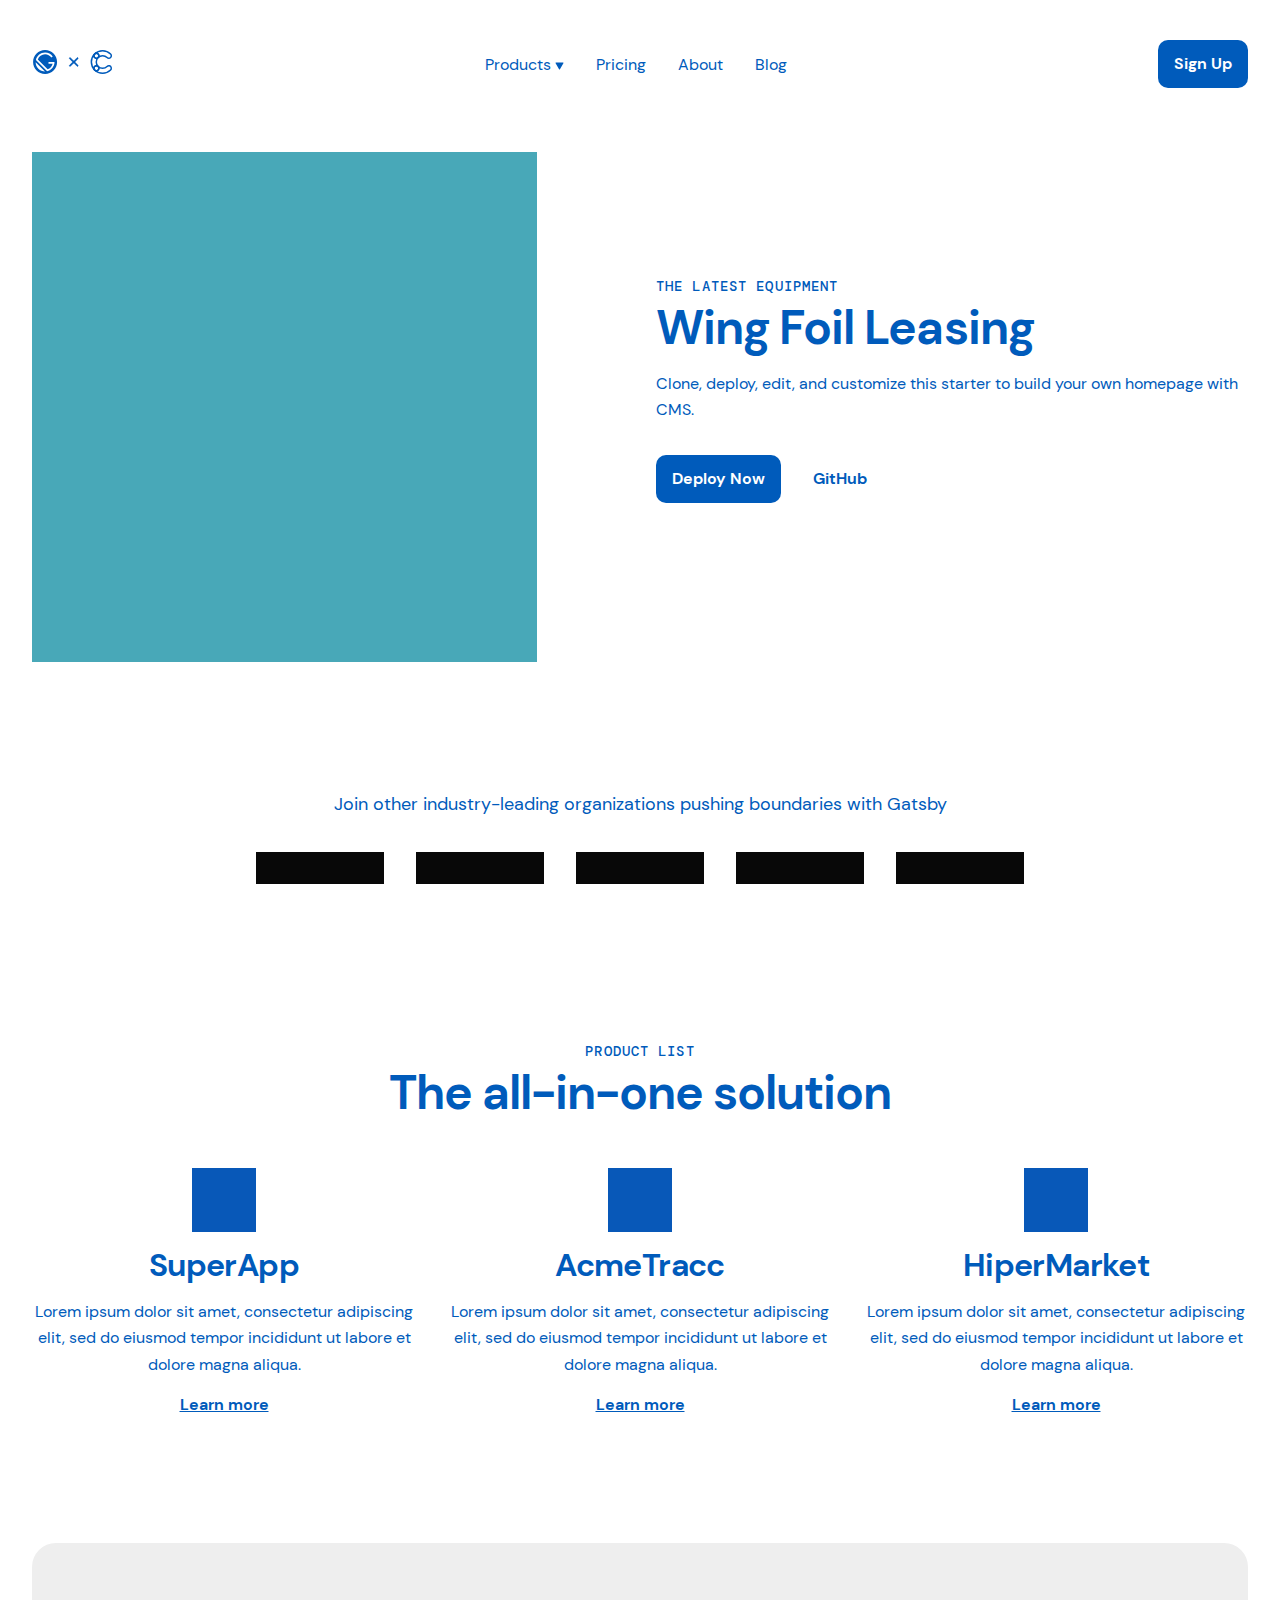
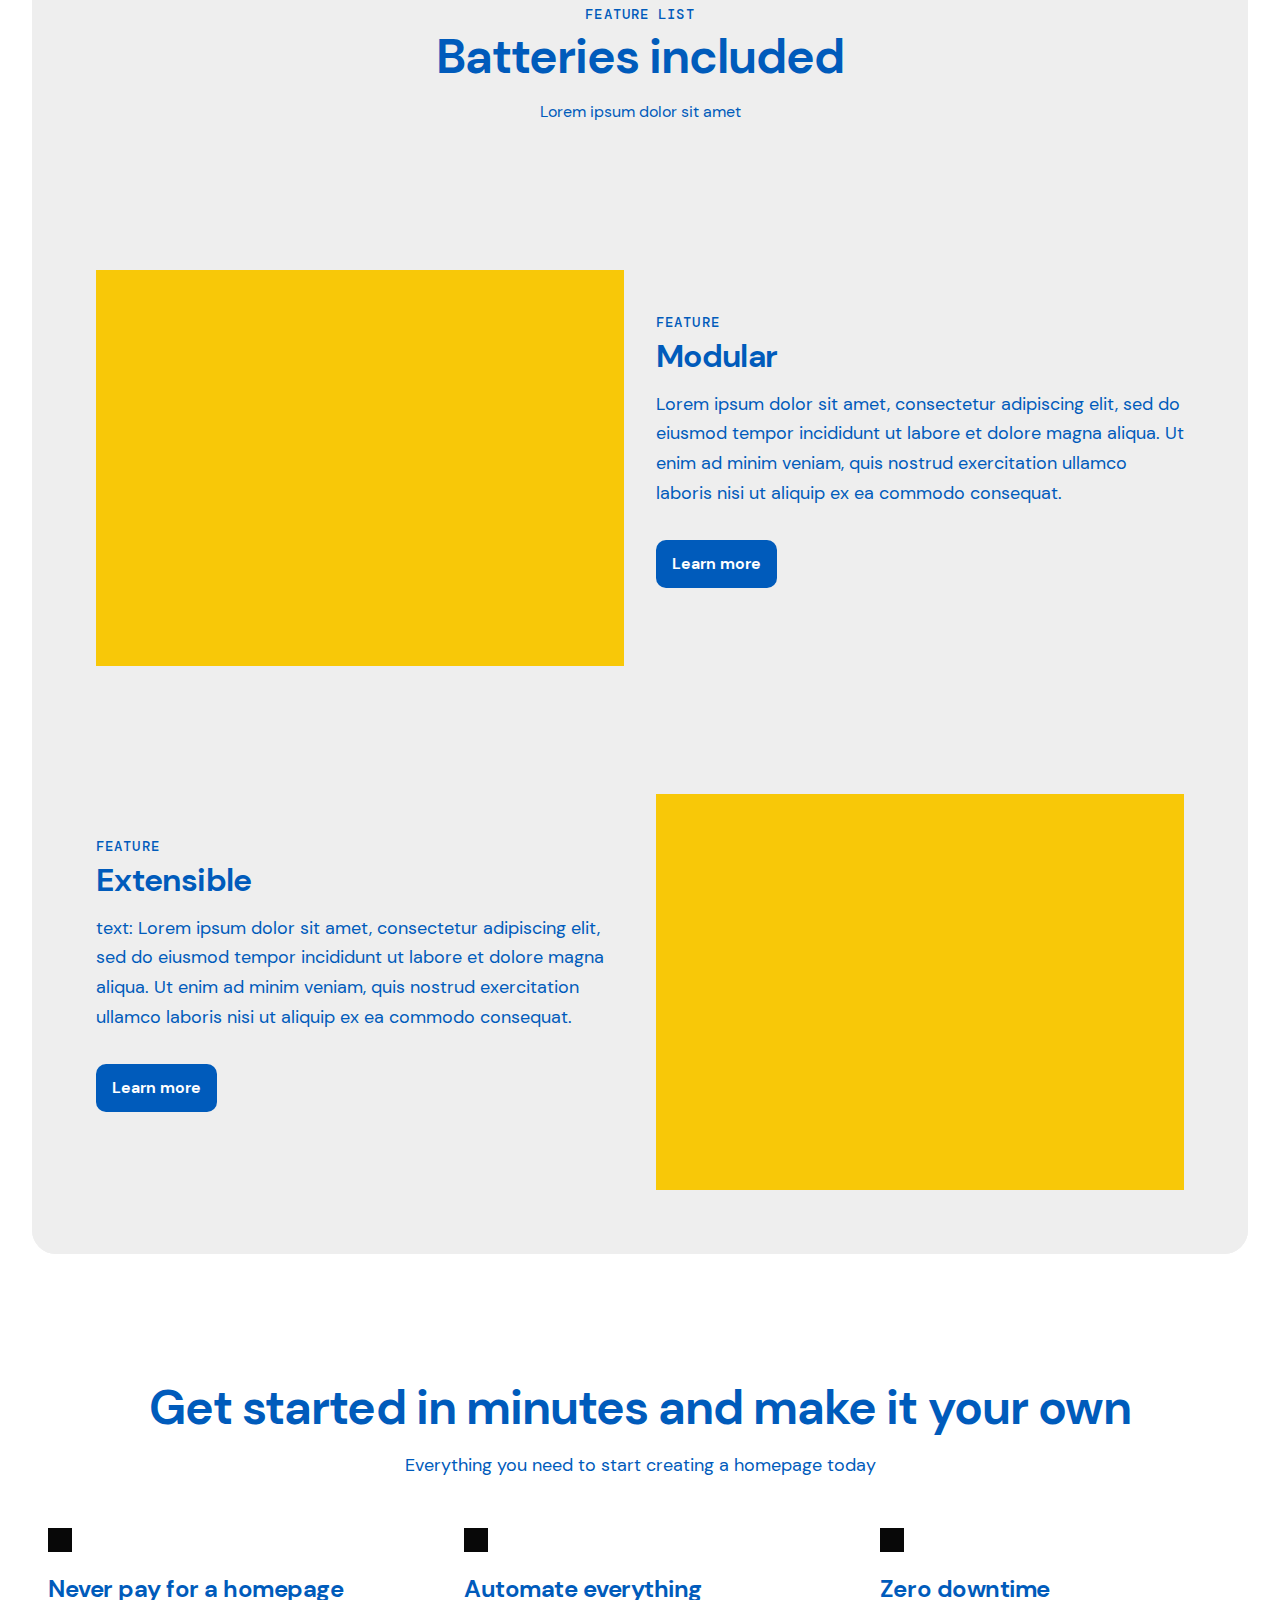
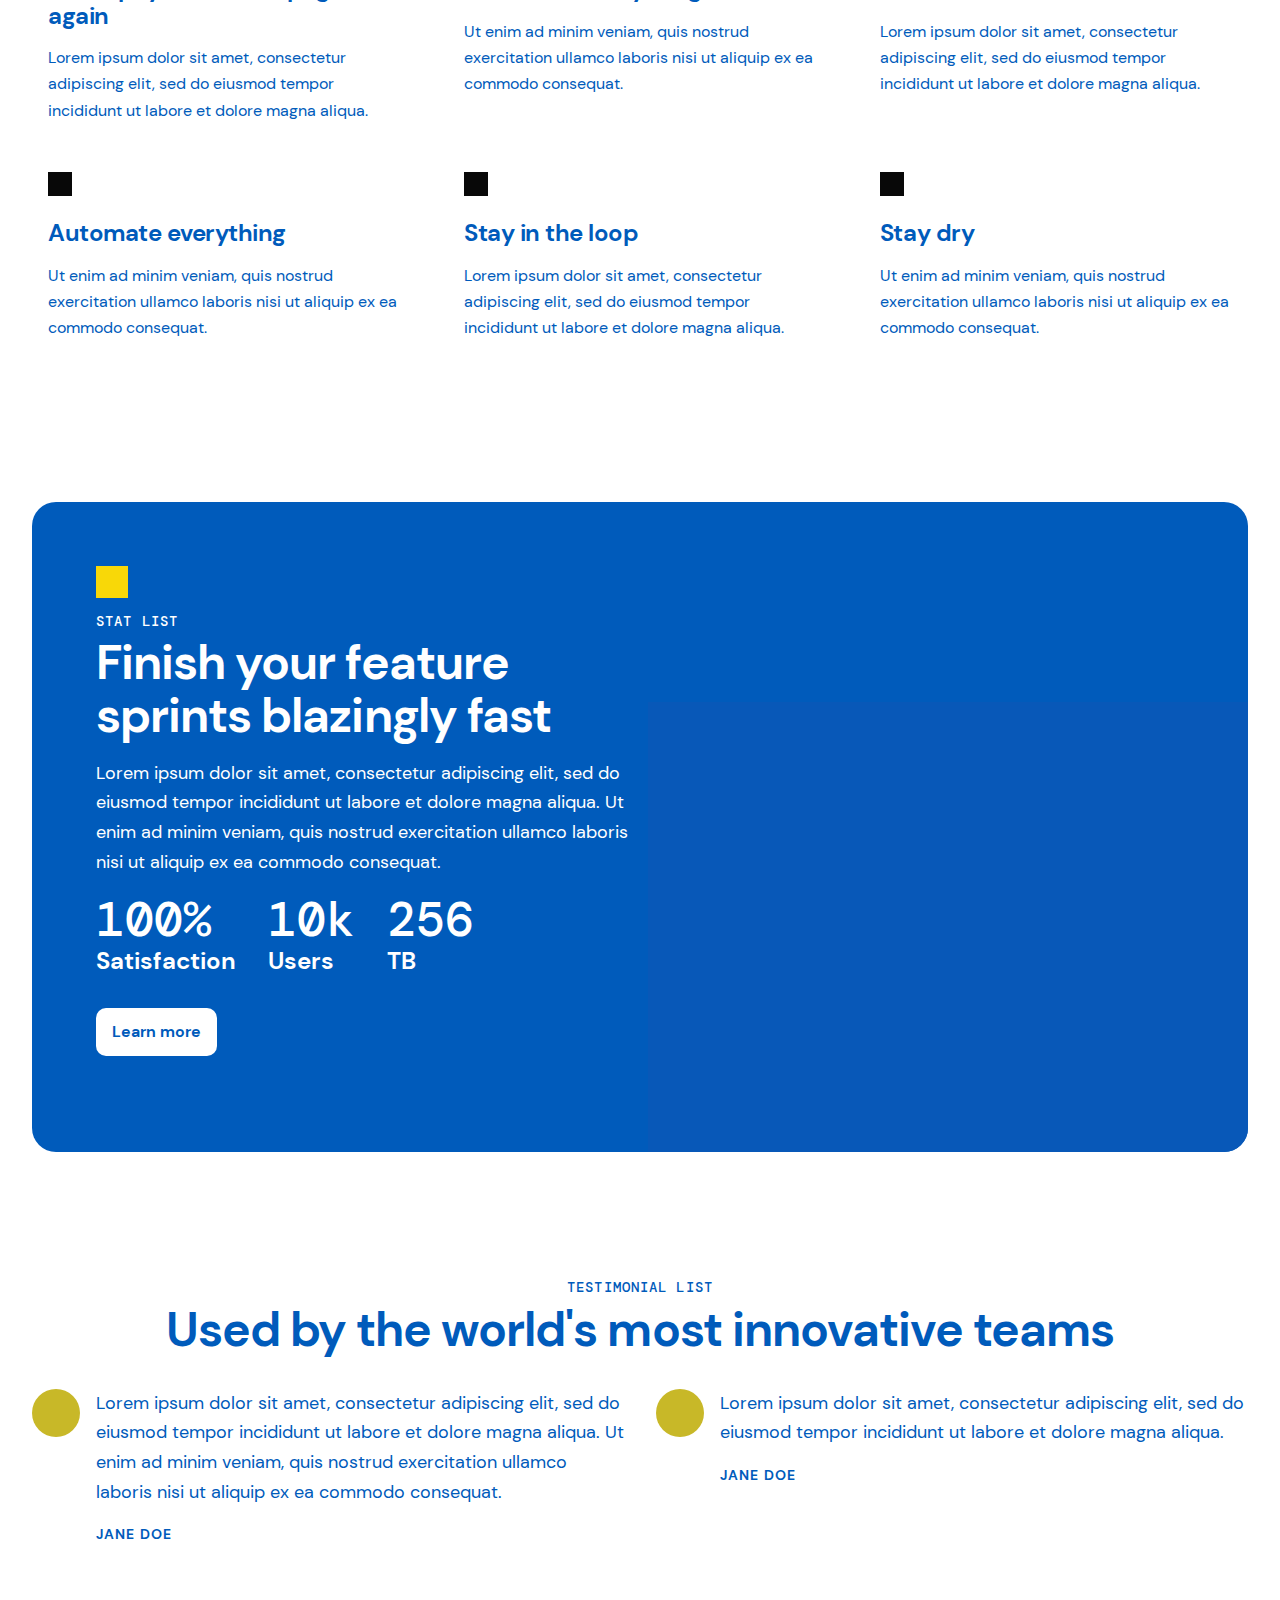
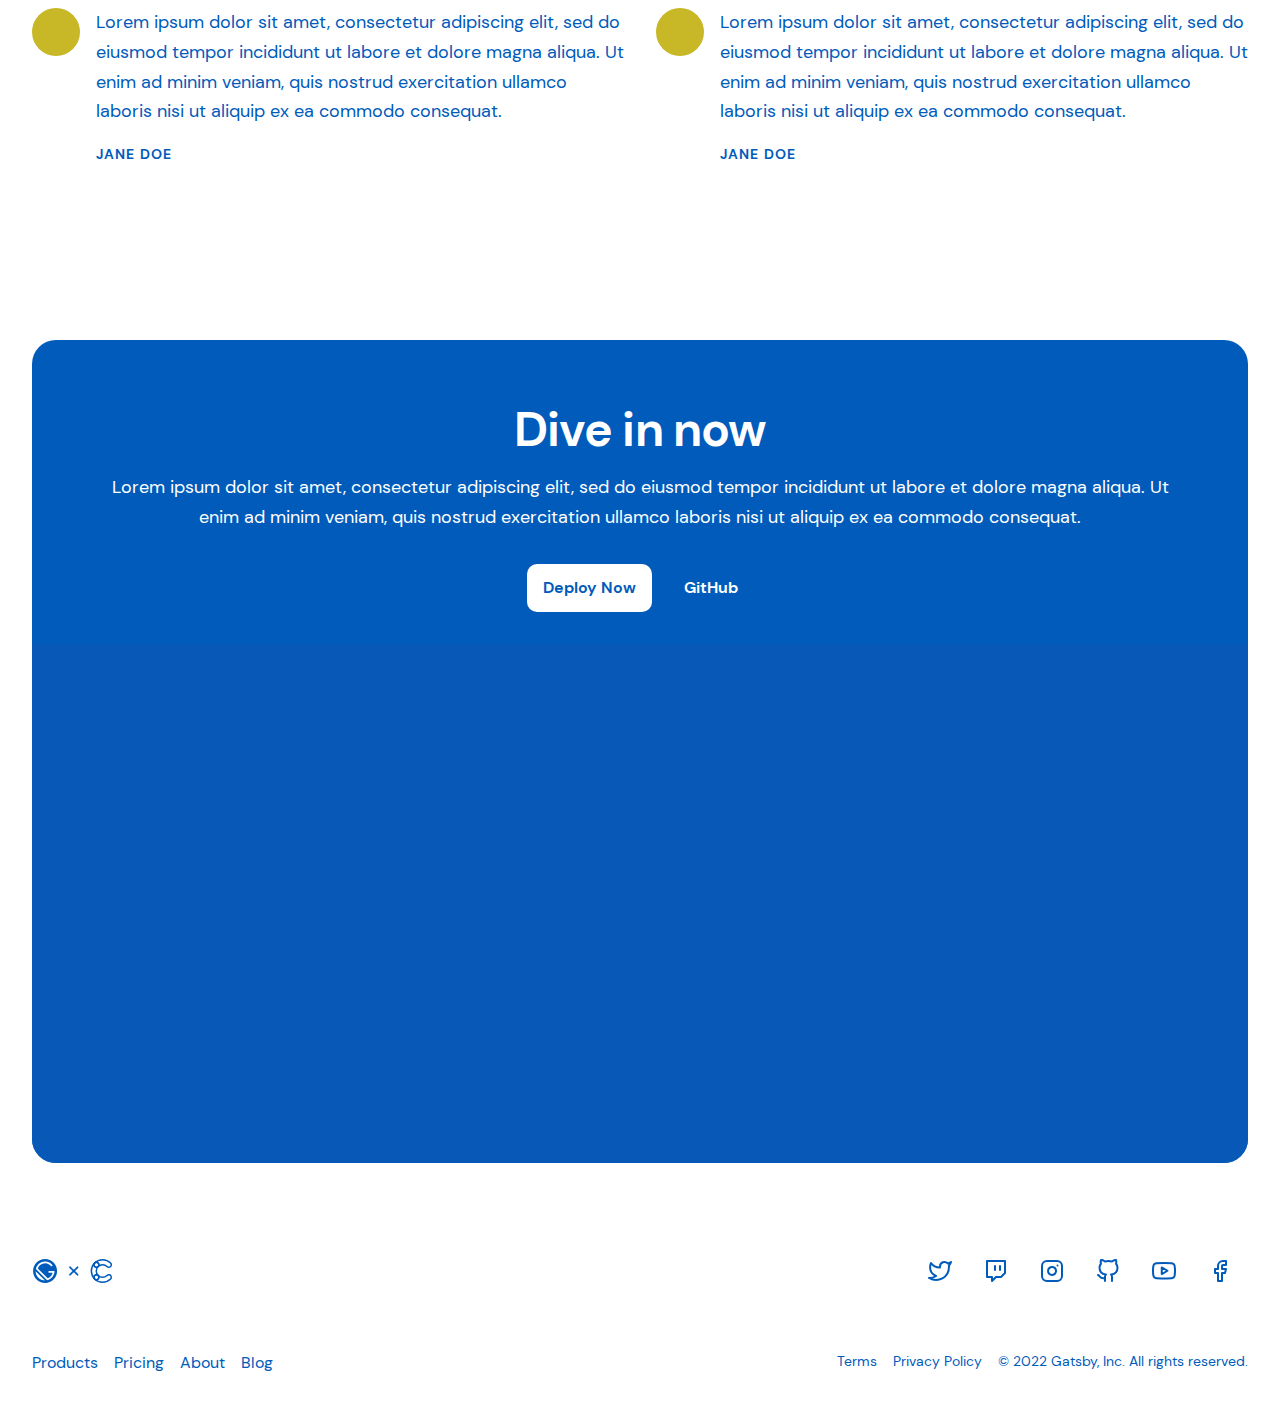
==== commit 2fc053fb: "Update from https://github.com/devben/rental-portal/commit/107411a1bb1581e7b35d725d04df5100b026a1d6" ====
--- a/index.html
+++ b/index.html
@@ -1 +1 @@
-<!DOCTYPE html><html lang="en-us"><head><meta charSet="utf-8"/><meta http-equiv="x-ua-compatible" content="ie=edge"/><meta name="viewport" content="width=device-width, initial-scale=1, shrink-to-fit=no"/><meta name="generator" content="Gatsby 4.24.4"/><meta data-react-helmet="true" charSet="utf-8"/><meta data-react-helmet="true" name="description" property="og:description" content="A Gatsby Starter for building a homepage with Contentful"/><meta data-react-helmet="true" property="og:title" content="Gatsby Contentful Homepage Starter"/><meta data-react-helmet="true" property="og:image" content="https://images.ctfassets.net/t88c67u4zec5/U3SK6xjRhpQRa9vJy8nyM/f261c281165835e7a68e39115171e252/surfing-picaso-stable-diffusion.png"/><meta data-react-helmet="true" name="twitter:card" content="summary"/><meta data-react-helmet="true" name="twitter:title" content="Gatsby Contentful Homepage Starter"/><meta data-react-helmet="true" name="twitter:description" content="A Gatsby Starter for building a homepage with Contentful"/><meta data-react-helmet="true" name="twitter:image" content="https://images.ctfassets.net/t88c67u4zec5/U3SK6xjRhpQRa9vJy8nyM/f261c281165835e7a68e39115171e252/surfing-picaso-stable-diffusion.png"/><meta name="theme-color" content="#004ca3"/><style data-href="/styles.a084666248a9ec92142b.css" data-identity="gatsby-global-css">@font-face{font-display:swap;font-family:DM Sans;font-style:normal;font-weight:400;src:url(/static/dm-sans-latin-ext-400-normal-46f8e89145ca0fc60f623d327d35db08.woff2) format("woff2"),url(/static/dm-sans-all-400-normal-37e3ab8cb633fce97c87dc20cffd615a.woff) format("woff");unicode-range:u+0100-024f,u+0259,u+1e??,u+2020,u+20a0-20ab,u+20ad-20cf,u+2113,u+2c60-2c7f,u+a720-a7ff}@font-face{font-display:swap;font-family:DM Sans;font-style:normal;font-weight:400;src:url(/static/dm-sans-latin-400-normal-71edbde4a8ed19eeef941b7a3ad1639d.woff2) format("woff2"),url(/static/dm-sans-all-400-normal-37e3ab8cb633fce97c87dc20cffd615a.woff) format("woff");unicode-range:u+00??,u+0131,u+0152-0153,u+02bb-02bc,u+02c6,u+02da,u+02dc,u+2000-206f,u+2074,u+20ac,u+2122,u+2191,u+2193,u+2212,u+2215,u+feff,u+fffd}@font-face{font-display:swap;font-family:DM Sans;font-style:normal;font-weight:500;src:url(/static/dm-sans-latin-ext-500-normal-d0cd2ef294906e1debec9476e18e6bc0.woff2) format("woff2"),url(/static/dm-sans-all-500-normal-0a59c6133bb2afd800545a6228f7c8f1.woff) format("woff");unicode-range:u+0100-024f,u+0259,u+1e??,u+2020,u+20a0-20ab,u+20ad-20cf,u+2113,u+2c60-2c7f,u+a720-a7ff}@font-face{font-display:swap;font-family:DM Sans;font-style:normal;font-weight:500;src:url(/static/dm-sans-latin-500-normal-82c42c7339eddd68c79dc69dd2332da5.woff2) format("woff2"),url(/static/dm-sans-all-500-normal-0a59c6133bb2afd800545a6228f7c8f1.woff) format("woff");unicode-range:u+00??,u+0131,u+0152-0153,u+02bb-02bc,u+02c6,u+02da,u+02dc,u+2000-206f,u+2074,u+20ac,u+2122,u+2191,u+2193,u+2212,u+2215,u+feff,u+fffd}@font-face{font-display:swap;font-family:DM Sans;font-style:normal;font-weight:700;src:url(/static/dm-sans-latin-ext-700-normal-260b7f4017e3fb22a92453e9869ad709.woff2) format("woff2"),url(/static/dm-sans-all-700-normal-83ca7716c560a37ada07ced98ad4c6ea.woff) format("woff");unicode-range:u+0100-024f,u+0259,u+1e??,u+2020,u+20a0-20ab,u+20ad-20cf,u+2113,u+2c60-2c7f,u+a720-a7ff}@font-face{font-display:swap;font-family:DM Sans;font-style:normal;font-weight:700;src:url(/static/dm-sans-latin-700-normal-6261bc7f59cc2e5f8f293a89e362662f.woff2) format("woff2"),url(/static/dm-sans-all-700-normal-83ca7716c560a37ada07ced98ad4c6ea.woff) format("woff");unicode-range:u+00??,u+0131,u+0152-0153,u+02bb-02bc,u+02c6,u+02da,u+02dc,u+2000-206f,u+2074,u+20ac,u+2122,u+2191,u+2193,u+2212,u+2215,u+feff,u+fffd}@font-face{font-display:swap;font-family:DM Mono;font-style:normal;font-weight:400;src:url([data-uri]) format("woff2"),url(/static/dm-mono-all-400-normal-71863af5fd990865914dda41c3808a86.woff) format("woff");unicode-range:u+0100-024f,u+0259,u+1e??,u+2020,u+20a0-20ab,u+20ad-20cf,u+2113,u+2c60-2c7f,u+a720-a7ff}@font-face{font-display:swap;font-family:DM Mono;font-style:normal;font-weight:400;src:url(/static/dm-mono-latin-400-normal-c1c4152e83611db446ecc2c0dfd72b04.woff2) format("woff2"),url(/static/dm-mono-all-400-normal-71863af5fd990865914dda41c3808a86.woff) format("woff");unicode-range:u+00??,u+0131,u+0152-0153,u+02bb-02bc,u+02c6,u+02da,u+02dc,u+2000-206f,u+2074,u+20ac,u+2122,u+2191,u+2193,u+2212,u+2215,u+feff,u+fffd}@font-face{font-display:swap;font-family:DM Mono;font-style:normal;font-weight:500;src:url([data-uri]) format("woff2"),url(/static/dm-mono-all-500-normal-dd1211e65f68bed55387e2363e419e78.woff) format("woff");unicode-range:u+0100-024f,u+0259,u+1e??,u+2020,u+20a0-20ab,u+20ad-20cf,u+2113,u+2c60-2c7f,u+a720-a7ff}@font-face{font-display:swap;font-family:DM Mono;font-style:normal;font-weight:500;src:url(/static/dm-mono-latin-500-normal-01077f9f58c8778a2435527972cabf0c.woff2) format("woff2"),url(/static/dm-mono-all-500-normal-dd1211e65f68bed55387e2363e419e78.woff) format("woff");unicode-range:u+00??,u+0131,u+0152-0153,u+02bb-02bc,u+02c6,u+02da,u+02dc,u+2000-206f,u+2074,u+20ac,u+2122,u+2191,u+2193,u+2212,u+2215,u+feff,u+fffd}:root{--wuwu9p0:#fff;--wuwu9p1:#005bbb;--wuwu9p2:#005bbb;--wuwu9p3:#eee;--wuwu9p4:#004287;--wuwu9p5:#000;--wuwu9p6:-0;--wuwu9p7:4px;--wuwu9p8:8px;--wuwu9p9:16px;--wuwu9pa:32px;--wuwu9pb:64px;--wuwu9pc:128px;--wuwu9pd:-4px;--wuwu9pe:-8px;--wuwu9pf:-16px;--wuwu9pg:-32px;--wuwu9ph:-64px;--wuwu9pi:-128px;--wuwu9pj:12px;--wuwu9pk:14px;--wuwu9pl:16px;--wuwu9pm:18px;--wuwu9pn:24px;--wuwu9po:32px;--wuwu9pp:48px;--wuwu9pq:64px;--wuwu9pr:400;--wuwu9ps:500;--wuwu9pt:600;--wuwu9pu:700;--wuwu9pv:800;--wuwu9pw:"DM Sans",sans-serif;--wuwu9px:"DM Sans",sans-serif;--wuwu9py:DM Mono,Menlo,monospace;--wuwu9pz:1.65;--wuwu9p10:1.25;--wuwu9p11:1.1;--wuwu9p12:1;--wuwu9p13:0;--wuwu9p14:-0.02em;--wuwu9p15:0.08em;--wuwu9p16:1280px;--wuwu9p17:1024px;--wuwu9p18:1440px;--wuwu9p19:848px;--wuwu9p1a:48px;--wuwu9p1b:300px;--wuwu9p1c:400px;--wuwu9p1d:32px;--wuwu9p1e:30px;--wuwu9p1f:10px;--wuwu9p1g:24px;--wuwu9p1h:99999px;--wuwu9p1i:0px 4px 8px 0px #2e29330a,0px 4px 24px 0px #2e293314,0px 8px 24px 0px #473f4f29}.ur0mb0{margin-left:auto;margin-right:auto;max-width:var(--wuwu9p16);padding-left:var(--wuwu9pa);padding-right:var(--wuwu9pa)}.ur0mb2{max-width:var(--wuwu9p18);padding-left:0;padding-right:0}.ur0mb3{max-width:var(--wuwu9p17)}.ur0mb4{max-width:var(--wuwu9p19)}.ur0mb5{padding-bottom:var(--wuwu9pa);padding-left:0;padding-right:0;padding-top:var(--wuwu9pa)}.ur0mb6{align-items:center;display:flex}.ur0mb7{flex-wrap:wrap}.ur0mb8{align-items:flex-start}.ur0mb9{align-items:baseline}.ur0mba{align-items:flex-start}.ur0mba,.ur0mbb{flex-direction:column}.ur0mbc{align-items:flex-end}.ur0mbd{align-items:stretch}.ur0mbe{justify-content:space-between}.ur0mbe,.ur0mbf{flex-wrap:wrap;width:100%}.ur0mbf{justify-content:center}.ur0mbg{flex-direction:column}.ur0mbh{gap:var(--wuwu9p6)}.ur0mbi{gap:var(--wuwu9p7)}.ur0mbj{gap:var(--wuwu9p8)}.ur0mbk{gap:var(--wuwu9p9)}.ur0mbl{gap:var(--wuwu9pa)}.ur0mbm{gap:var(--wuwu9pb)}.ur0mbn{gap:var(--wuwu9pc)}.ur0mbo{gap:var(--wuwu9pd)}.ur0mbp{gap:var(--wuwu9pe)}.ur0mbq{gap:var(--wuwu9pf)}.ur0mbr{gap:var(--wuwu9pg)}.ur0mbs{gap:var(--wuwu9ph)}.ur0mbt{gap:var(--wuwu9pi)}.ur0mbu,.ur0mbv,.ur0mbw,.ur0mbx,.ur0mby,.ur0mbz{width:100%}.ur0mb10{list-style:none;margin:0;padding:0}.ur0mb11{padding:var(--wuwu9p6)}.ur0mb12{padding:var(--wuwu9p7)}.ur0mb13{padding:var(--wuwu9p8)}.ur0mb14{padding:var(--wuwu9p9)}.ur0mb15{padding:var(--wuwu9pa)}.ur0mb16{padding:var(--wuwu9pb)}.ur0mb17{padding:var(--wuwu9pc)}.ur0mb18{padding:var(--wuwu9pd)}.ur0mb19{padding:var(--wuwu9pe)}.ur0mb1a{padding:var(--wuwu9pf)}.ur0mb1b{padding:var(--wuwu9pg)}.ur0mb1c{padding:var(--wuwu9ph)}.ur0mb1d{padding:var(--wuwu9pi)}.ur0mb1e{padding-bottom:var(--wuwu9p6);padding-top:var(--wuwu9p6)}.ur0mb1f{padding-bottom:var(--wuwu9p7);padding-top:var(--wuwu9p7)}.ur0mb1g{padding-bottom:var(--wuwu9p8);padding-top:var(--wuwu9p8)}.ur0mb1h{padding-bottom:var(--wuwu9p9);padding-top:var(--wuwu9p9)}.ur0mb1i{padding-bottom:var(--wuwu9pa);padding-top:var(--wuwu9pa)}.ur0mb1j{padding-bottom:var(--wuwu9pb);padding-top:var(--wuwu9pb)}.ur0mb1k{padding-bottom:var(--wuwu9pc);padding-top:var(--wuwu9pc)}.ur0mb1l{padding-bottom:var(--wuwu9pd);padding-top:var(--wuwu9pd)}.ur0mb1m{padding-bottom:var(--wuwu9pe);padding-top:var(--wuwu9pe)}.ur0mb1n{padding-bottom:var(--wuwu9pf);padding-top:var(--wuwu9pf)}.ur0mb1o{padding-bottom:var(--wuwu9pg);padding-top:var(--wuwu9pg)}.ur0mb1p{padding-bottom:var(--wuwu9ph);padding-top:var(--wuwu9ph)}.ur0mb1q{padding-bottom:var(--wuwu9pi);padding-top:var(--wuwu9pi)}.ur0mb1r{margin-bottom:var(--wuwu9p6);margin-top:var(--wuwu9p6)}.ur0mb1s{margin-bottom:var(--wuwu9p7);margin-top:var(--wuwu9p7)}.ur0mb1t{margin-bottom:var(--wuwu9p8);margin-top:var(--wuwu9p8)}.ur0mb1u{margin-bottom:var(--wuwu9p9);margin-top:var(--wuwu9p9)}.ur0mb1v{margin-bottom:var(--wuwu9pa);margin-top:var(--wuwu9pa)}.ur0mb1w{margin-bottom:var(--wuwu9pb);margin-top:var(--wuwu9pb)}.ur0mb1x{margin-bottom:var(--wuwu9pc);margin-top:var(--wuwu9pc)}.ur0mb1y{margin-bottom:var(--wuwu9pd);margin-top:var(--wuwu9pd)}.ur0mb1z{margin-bottom:var(--wuwu9pe);margin-top:var(--wuwu9pe)}.ur0mb20{margin-bottom:var(--wuwu9pf);margin-top:var(--wuwu9pf)}.ur0mb21{margin-bottom:var(--wuwu9pg);margin-top:var(--wuwu9pg)}.ur0mb22{margin-bottom:var(--wuwu9ph);margin-top:var(--wuwu9ph)}.ur0mb23{margin-bottom:var(--wuwu9pi);margin-top:var(--wuwu9pi)}.ur0mb24{margin-left:calc(var(--wuwu9p6)*-1);margin-right:calc(var(--wuwu9p6)*-1)}.ur0mb25{margin-left:calc(var(--wuwu9p7)*-1);margin-right:calc(var(--wuwu9p7)*-1)}.ur0mb26{margin-left:calc(var(--wuwu9p8)*-1);margin-right:calc(var(--wuwu9p8)*-1)}.ur0mb27{margin-left:calc(var(--wuwu9p9)*-1);margin-right:calc(var(--wuwu9p9)*-1)}.ur0mb28{margin-left:calc(var(--wuwu9pa)*-1);margin-right:calc(var(--wuwu9pa)*-1)}.ur0mb29{margin-left:calc(var(--wuwu9pb)*-1);margin-right:calc(var(--wuwu9pb)*-1)}.ur0mb2a{margin-left:calc(var(--wuwu9pc)*-1);margin-right:calc(var(--wuwu9pc)*-1)}.ur0mb2b{margin-left:calc(var(--wuwu9pd)*-1);margin-right:calc(var(--wuwu9pd)*-1)}.ur0mb2c{margin-left:calc(var(--wuwu9pe)*-1);margin-right:calc(var(--wuwu9pe)*-1)}.ur0mb2d{margin-left:calc(var(--wuwu9pf)*-1);margin-right:calc(var(--wuwu9pf)*-1)}.ur0mb2e{margin-left:calc(var(--wuwu9pg)*-1);margin-right:calc(var(--wuwu9pg)*-1)}.ur0mb2f{margin-left:calc(var(--wuwu9ph)*-1);margin-right:calc(var(--wuwu9ph)*-1)}.ur0mb2g{margin-left:calc(var(--wuwu9pi)*-1);margin-right:calc(var(--wuwu9pi)*-1)}.ur0mb2h{border-radius:var(--wuwu9p1f);overflow:hidden}.ur0mb2i{border-radius:var(--wuwu9p1g);overflow:hidden}.ur0mb2j{border-radius:var(--wuwu9p1h);overflow:hidden}.ur0mb2o{align-items:center;display:flex;flex-direction:column;text-align:center}.ur0mb2p{padding-bottom:var(--wuwu9pa);padding-top:var(--wuwu9pa)}.ur0mb2q{margin:var(--wuwu9p6)}.ur0mb2r{margin:var(--wuwu9p7)}.ur0mb2s{margin:var(--wuwu9p8)}.ur0mb2t{margin:var(--wuwu9p9)}.ur0mb2u{margin:var(--wuwu9pa)}.ur0mb2v{margin:var(--wuwu9pb)}.ur0mb2w{margin:var(--wuwu9pc)}.ur0mb2x{margin:var(--wuwu9pd)}.ur0mb2y{margin:var(--wuwu9pe)}.ur0mb2z{margin:var(--wuwu9pf)}.ur0mb30{margin:var(--wuwu9pg)}.ur0mb31{margin:var(--wuwu9ph)}.ur0mb32{margin:var(--wuwu9pi)}.ur0mb33{margin:auto}.ur0mb34{margin-left:var(--wuwu9p6)}.ur0mb35{margin-left:var(--wuwu9p7)}.ur0mb36{margin-left:var(--wuwu9p8)}.ur0mb37{margin-left:var(--wuwu9p9)}.ur0mb38{margin-left:var(--wuwu9pa)}.ur0mb39{margin-left:var(--wuwu9pb)}.ur0mb3a{margin-left:var(--wuwu9pc)}.ur0mb3b{margin-left:var(--wuwu9pd)}.ur0mb3c{margin-left:var(--wuwu9pe)}.ur0mb3d{margin-left:var(--wuwu9pf)}.ur0mb3e{margin-left:var(--wuwu9pg)}.ur0mb3f{margin-left:var(--wuwu9ph)}.ur0mb3g{margin-left:var(--wuwu9pi)}.ur0mb3h{margin-left:auto}.ur0mb3i{margin-right:var(--wuwu9p6)}.ur0mb3j{margin-right:var(--wuwu9p7)}.ur0mb3k{margin-right:var(--wuwu9p8)}.ur0mb3l{margin-right:var(--wuwu9p9)}.ur0mb3m{margin-right:var(--wuwu9pa)}.ur0mb3n{margin-right:var(--wuwu9pb)}.ur0mb3o{margin-right:var(--wuwu9pc)}.ur0mb3p{margin-right:var(--wuwu9pd)}.ur0mb3q{margin-right:var(--wuwu9pe)}.ur0mb3r{margin-right:var(--wuwu9pf)}.ur0mb3s{margin-right:var(--wuwu9pg)}.ur0mb3t{margin-right:var(--wuwu9ph)}.ur0mb3u{margin-right:var(--wuwu9pi)}.ur0mb3v{margin-right:auto}.ur0mb3w{margin-top:var(--wuwu9p6)}.ur0mb3x{margin-top:var(--wuwu9p7)}.ur0mb3y{margin-top:var(--wuwu9p8)}.ur0mb3z{margin-top:var(--wuwu9p9)}.ur0mb40{margin-top:var(--wuwu9pa)}.ur0mb41{margin-top:var(--wuwu9pb)}.ur0mb42{margin-top:var(--wuwu9pc)}.ur0mb43{margin-top:var(--wuwu9pd)}.ur0mb44{margin-top:var(--wuwu9pe)}.ur0mb45{margin-top:var(--wuwu9pf)}.ur0mb46{margin-top:var(--wuwu9pg)}.ur0mb47{margin-top:var(--wuwu9ph)}.ur0mb48{margin-top:var(--wuwu9pi)}.ur0mb49{margin-top:auto}.ur0mb4a{margin-bottom:var(--wuwu9p6)}.ur0mb4b{margin-bottom:var(--wuwu9p7)}.ur0mb4c{margin-bottom:var(--wuwu9p8)}.ur0mb4d{margin-bottom:var(--wuwu9p9)}.ur0mb4e{margin-bottom:var(--wuwu9pa)}.ur0mb4f{margin-bottom:var(--wuwu9pb)}.ur0mb4g{margin-bottom:var(--wuwu9pc)}.ur0mb4h{margin-bottom:var(--wuwu9pd)}.ur0mb4i{margin-bottom:var(--wuwu9pe)}.ur0mb4j{margin-bottom:var(--wuwu9pf)}.ur0mb4k{margin-bottom:var(--wuwu9pg)}.ur0mb4l{margin-bottom:var(--wuwu9ph)}.ur0mb4m{margin-bottom:var(--wuwu9pi)}.ur0mb4n{margin-bottom:auto}.ur0mb4o{margin:0}.ur0mb4p{font-size:var(--wuwu9pl)}.ur0mb4p,.ur0mb4q{font-weight:var(--wuwu9pr);letter-spacing:var(--wuwu9p13);line-height:var(--wuwu9pz);margin-bottom:var(--wuwu9p9)}.ur0mb4q{font-size:var(--wuwu9pm)}.ur0mb4r{font-family:var(--wuwu9px);font-size:var(--wuwu9po);font-weight:var(--wuwu9pv);letter-spacing:var(--wuwu9p14);line-height:var(--wuwu9p10);margin-bottom:var(--wuwu9pc);margin-top:var(--wuwu9pa)}.ur0mb4s{font-family:var(--wuwu9px)}.ur0mb4s,.ur0mb4t{font-size:var(--wuwu9po)}.ur0mb4s,.ur0mb4t,.ur0mb4u{font-weight:var(--wuwu9pv);letter-spacing:var(--wuwu9p14);line-height:var(--wuwu9p11);margin-bottom:var(--wuwu9p9)}.ur0mb4u{font-size:var(--wuwu9pn)}.ur0mb4v{font-family:var(--wuwu9py);font-weight:var(--wuwu9ps);line-height:var(--wuwu9p11)}.ur0mb4v,.ur0mb4w{font-size:var(--wuwu9pk);letter-spacing:var(--wuwu9p15);margin-bottom:var(--wuwu9p8);text-transform:uppercase}.ur0mb4w{font-style:normal;font-weight:var(--wuwu9pt)}.ur0mb4x{font-family:var(--wuwu9py);font-size:var(--wuwu9pp);font-weight:var(--wuwu9ps);line-height:var(--wuwu9p11)}.ur0mb4y{font-size:var(--wuwu9pn);font-weight:var(--wuwu9pu);line-height:var(--wuwu9p10)}.ur0mb4z{font-size:var(--wuwu9pk);margin-bottom:var(--wuwu9p8)}.ur0mb50{font-size:var(--wuwu9pm)}.ur0mb51{font-family:var(--wuwu9py);font-size:180px;letter-spacing:var(--wuwu9p14);line-height:var(--wuwu9p12)}.ur0mb52{text-align:center}.ur0mb53{font-weight:var(--wuwu9pu)}.ur0mb54{color:inherit}.ur0mb54:hover{color:var(--wuwu9p4)}.ur0mb55{color:inherit;text-decoration:none;transition-duration:.2s;transition-property:color;transition-timing-function:ease-in-out}.ur0mb55:hover{color:var(--wuwu9p4)}.ur0mb56{background:none;border:none;color:inherit;font-family:var(--wuwu9pw);font-size:inherit;padding:0;text-decoration:none;transition-duration:.2s;transition-property:color;transition-timing-function:ease-in-out}.ur0mb56:hover{color:var(--wuwu9p4);cursor:pointer}.ur0mb57{color:inherit;font-weight:var(--wuwu9pu)}.ur0mb57:hover{color:var(--wuwu9p4)}.ur0mb58{color:inherit;display:block}.ur0mb58,.ur0mb59{text-decoration:none}.ur0mb59{border-radius:var(--wuwu9p1f);display:inline-flex;font-size:var(--wuwu9pl);font-weight:var(--wuwu9pu);line-height:var(--wuwu9p12);padding:var(--wuwu9p9)}.ur0mb5a{background-color:var(--wuwu9p2);color:var(--wuwu9p0)}.ur0mb5a:focus,.ur0mb5a:hover{background-color:var(--wuwu9p4)}.ur0mb5b{background-color:var(--wuwu9p0);color:var(--wuwu9p2)}.ur0mb5b:focus,.ur0mb5b:hover{background-color:var(--wuwu9p4);color:var(--wuwu9p0)}.ur0mb5c{background-color:transparent;color:inherit}.ur0mb5c:focus,.ur0mb5c:hover{background-color:var(--wuwu9p3)}.ur0mb5d{background-color:transparent;color:inherit}.ur0mb5d:focus,.ur0mb5d:hover{background-color:var(--wuwu9p3);color:var(--wuwu9p2)}.ur0mb5e{background-color:var(--wuwu9p2);color:var(--wuwu9p0)}.ur0mb5f{background-color:var(--wuwu9p3);color:var(--wuwu9p2)}.ur0mb5g{margin:0;padding-bottom:var(--wuwu9pa);padding-left:0;padding-right:0;padding-top:0}.ur0mb5h{border-radius:var(--wuwu9p1h);flex-shrink:0;height:var(--wuwu9p1a);min-width:0;width:var(--wuwu9p1a)}.ur0mb5i{height:20px;width:85px}.ur0mb5j{max-width:128px}.ur0mb5k{height:24px;width:24px}.ur0mb5k,.ur0mb5l{margin-bottom:var(--wuwu9p9)}.ur0mb5l{height:32px;width:32px}.ur0mb5m{height:64px;margin-bottom:var(--wuwu9p9);width:64px}.ur0mb5n{color:var(--wuwu9p1);margin-right:var(--wuwu9p9)}.ur0mb5n:focus,.ur0mb5n:hover{color:var(--wuwu9p4)}.ur0mb5o{align-items:center;background:transparent;border:none;cursor:pointer;display:flex;height:48px;justify-content:center;width:48px}.ur0mb5p{clip:rect(0 0 0 0);border:0;height:1px;overflow:hidden;padding:0;position:absolute;white-space:nowrap;width:1px}.ur0mb5q{outline:1px solid tomato}@media screen and (min-width:52em){.ur0mb5{padding:var(--wuwu9pb) var(--wuwu9pa)}.ur0mb4s{font-size:var(--wuwu9pp)}.ur0mb51{font-size:360px}}@media screen and (min-width:40em){.ur0mbg{flex-direction:row}.ur0mbu{width:100%}.ur0mbv{width:50%}.ur0mbw{width:25%}.ur0mbx,.ur0mby{width:33.3333%}.ur0mbz{width:-webkit-fit-content;width:-moz-fit-content;width:fit-content}.ur0mb2k{order:0}.ur0mb2l{order:1}.ur0mb2m{order:2}.ur0mb2n{order:3}.ur0mb2p{padding-bottom:var(--wuwu9pb);padding-top:var(--wuwu9pb)}.ur0mb4r{font-size:var(--wuwu9pq)}}._165flw0{display:none;position:relative;z-index:1}._165flw1{display:block;padding-top:var(--wuwu9p9);position:relative}._165flw2{background:var(--wuwu9p2)}._165flw4{color:var(--wuwu9p2)}._165flw5{color:var(--wuwu9p0)}._165flw6{background:var(--wuwu9p2);height:100vh;padding-top:var(--wuwu9pa);position:absolute;width:100vw;z-index:1}._165flw7{color:var(--wuwu9p0);display:block;font-size:var(--wuwu9pn);padding:var(--wuwu9p8) var(--wuwu9pa)}@media screen and (min-width:40em){._165flw0{display:block;padding-top:var(--wuwu9pa)}._165flw1,._165flw6{display:none}}._12kcbqa0{transition-duration:.15s;transition-property:-webkit-transform;transition-property:transform;transition-property:transform,-webkit-transform;transition-timing-function:ease-in-out}._12kcbqa1{-webkit-transform:rotate(-180deg);transform:rotate(-180deg)}._12kcbqa2{-webkit-transform:rotate(90deg);transform:rotate(90deg)}._12kcbqa3{-webkit-transform:rotate(-90deg);transform:rotate(-90deg)}._1fa5qiz0{position:relative}._1fa5qiz1:hover{color:var(--wuwu9p0)}._1fa5qiz3{position:relative;white-space:nowrap;width:-webkit-fit-content;width:-moz-fit-content;width:fit-content}._1fa5qiz6{padding-bottom:var(--wuwu9p9);padding-left:var(--wuwu9pa)}._1fa5qiz7{flex-shrink:0;height:var(--wuwu9p1d);width:var(--wuwu9p1d)}._1fa5qiz9{display:none;white-space:normal}._1fa5qiza{margin:0;padding:0}@media screen and (min-width:40em){._1fa5qiz1{align-items:baseline;color:inherit;font-size:inherit;padding:0}._1fa5qiz1:hover{color:var(--wuwu9p4)}._1fa5qiz2{align-items:baseline}._1fa5qiz3{background:var(--wuwu9p0);border-radius:var(--wuwu9p1g);box-shadow:var(--wuwu9p1i);left:50%;max-width:var(--wuwu9p1c);min-width:var(--wuwu9p1b);padding:var(--wuwu9p9) var(--wuwu9p9) var(--wuwu9p6) var(--wuwu9p9);position:absolute;top:calc(100% + 20px);-webkit-transform:translateX(-50%);transform:translateX(-50%)}._1fa5qiz3:before{border-color:transparent transparent var(--wuwu9p0) transparent;border-style:solid;border-width:0 14px 17.3px;content:"";height:0;left:50%;position:absolute;top:0;-webkit-transform:translateX(-50%) translateY(calc(-100% + 2px));transform:translateX(-50%) translateY(calc(-100% + 2px));width:0}._1fa5qiz4{-webkit-animation:zoomInUp .15s ease-in-out;animation:zoomInUp .15s ease-in-out}._1fa5qiz5{-webkit-animation:zoomOutDown .15s ease-in-out;animation:zoomOutDown .15s ease-in-out;-webkit-animation-fill-mode:forwards;animation-fill-mode:forwards}._1fa5qiz6{align-items:stretch;padding-left:0}._1fa5qiz7{height:var(--wuwu9p1e);width:var(--wuwu9p1e)}._1fa5qiz8{border-radius:var(--wuwu9p1f);color:inherit;font-size:var(--wuwu9pl);font-weight:var(--wuwu9pu);margin:0;padding:var(--wuwu9p8)}._1fa5qiz8:hover{background:var(--wuwu9p3);color:inherit}._1fa5qiz9{display:block;font-size:var(--wuwu9pk);margin:0;min-width:300px}}@-webkit-keyframes zoomInUp{0%{opacity:0;-webkit-transform:scale(.95) translateY(10px) translateX(-50%);transform:scale(.95) translateY(10px) translateX(-50%);visibility:hidden}to{opacity:1;-webkit-transform:scale(1),translateY(0) translateX(-50%);transform:scale(1),translateY(0) translateX(-50%);visibility:visible}}@keyframes zoomInUp{0%{opacity:0;-webkit-transform:scale(.95) translateY(10px) translateX(-50%);transform:scale(.95) translateY(10px) translateX(-50%);visibility:hidden}to{opacity:1;-webkit-transform:scale(1),translateY(0) translateX(-50%);transform:scale(1),translateY(0) translateX(-50%);visibility:visible}}@-webkit-keyframes zoomOutDown{0%{opacity:1;-webkit-transform:scale(1) translateY(0) translateX(-50%);transform:scale(1) translateY(0) translateX(-50%)}to{opacity:0;-webkit-transform:scale(.95) translateY(10px) translateX(-50%);transform:scale(.95) translateY(10px) translateX(-50%);visibility:hidden}}@keyframes zoomOutDown{0%{opacity:1;-webkit-transform:scale(1) translateY(0) translateX(-50%);transform:scale(1) translateY(0) translateX(-50%)}to{opacity:0;-webkit-transform:scale(.95) translateY(10px) translateX(-50%);transform:scale(.95) translateY(10px) translateX(-50%);visibility:hidden}}@-webkit-keyframes fadeIn{0%{opacity:0;visibility:hidden}to{opacity:1;visibility:visible}}@keyframes fadeIn{0%{opacity:0;visibility:hidden}to{opacity:1;visibility:visible}}@-webkit-keyframes fadeOut{0%{opacity:1}to{opacity:0;visibility:hidden}}@keyframes fadeOut{0%{opacity:1}to{opacity:0;visibility:hidden}}body{-webkit-font-smoothing:antialiased;-moz-osx-font-smoothing:grayscale;background-color:var(--wuwu9p0);color:var(--wuwu9p1);font-family:var(--wuwu9pw);margin:0}*{box-sizing:border-box}._1kart9e0{font-family:var(--wuwu9py);font-style:normal;letter-spacing:-.02em}._1kart9e1{align-items:baseline;color:inherit;display:flex;font-size:var(--wuwu9pn);font-weight:var(--wuwu9pu);gap:10px;justify-content:center;text-align:center}._1kart9e2{height:12px}._1kart9e3{font-size:var(--wuwu9pn);margin-bottom:0;text-align:center}._1u1urz10{max-width:1108px}._1u1urz11{font-size:var(--wuwu9pm);margin-bottom:var(--wuwu9pb);max-width:798px}._1u1urz12{width:100%}@media screen and (min-width:40em){._1u1urz11{font-size:var(--wuwu9pn)}}.ofnu3i1{align-items:center;display:flex;flex-direction:column}@media screen and (min-width:40em){.ofnu3i0{gap:var(--wuwu9pc)}.ofnu3i1{align-items:flex-start}}</style><style>.gatsby-image-wrapper{position:relative;overflow:hidden}.gatsby-image-wrapper picture.object-fit-polyfill{position:static!important}.gatsby-image-wrapper img{bottom:0;height:100%;left:0;margin:0;max-width:none;padding:0;position:absolute;right:0;top:0;width:100%;object-fit:cover}.gatsby-image-wrapper [data-main-image]{opacity:0;transform:translateZ(0);transition:opacity .25s linear;will-change:opacity}.gatsby-image-wrapper-constrained{display:inline-block;vertical-align:top}</style><noscript><style>.gatsby-image-wrapper noscript [data-main-image]{opacity:1!important}.gatsby-image-wrapper [data-placeholder-image]{opacity:0!important}</style></noscript><script type="module">const e="undefined"!=typeof HTMLImageElement&&"loading"in HTMLImageElement.prototype;e&&document.body.addEventListener("load",(function(e){const t=e.target;if(void 0===t.dataset.mainImage)return;if(void 0===t.dataset.gatsbyImageSsr)return;let a=null,n=t;for(;null===a&&n;)void 0!==n.parentNode.dataset.gatsbyImageWrapper&&(a=n.parentNode),n=n.parentNode;const o=a.querySelector("[data-placeholder-image]"),r=new Image;r.src=t.currentSrc,r.decode().catch((()=>{})).then((()=>{t.style.opacity=1,o&&(o.style.opacity=0,o.style.transition="opacity 500ms linear")}))}),!0);</script><title data-react-helmet="true">Gatsby Contentful Homepage Starter</title><link rel="icon" href="/favicon-32x32.png?v=955a9d05c5c141a98f792a6172f6a651" type="image/png"/><link rel="manifest" href="/manifest.webmanifest" crossorigin="anonymous"/><link rel="apple-touch-icon" sizes="48x48" href="/icons/icon-48x48.png?v=955a9d05c5c141a98f792a6172f6a651"/><link rel="apple-touch-icon" sizes="72x72" href="/icons/icon-72x72.png?v=955a9d05c5c141a98f792a6172f6a651"/><link rel="apple-touch-icon" sizes="96x96" href="/icons/icon-96x96.png?v=955a9d05c5c141a98f792a6172f6a651"/><link rel="apple-touch-icon" sizes="144x144" href="/icons/icon-144x144.png?v=955a9d05c5c141a98f792a6172f6a651"/><link rel="apple-touch-icon" sizes="192x192" href="/icons/icon-192x192.png?v=955a9d05c5c141a98f792a6172f6a651"/><link rel="apple-touch-icon" sizes="256x256" href="/icons/icon-256x256.png?v=955a9d05c5c141a98f792a6172f6a651"/><link rel="apple-touch-icon" sizes="384x384" href="/icons/icon-384x384.png?v=955a9d05c5c141a98f792a6172f6a651"/><link rel="apple-touch-icon" sizes="512x512" href="/icons/icon-512x512.png?v=955a9d05c5c141a98f792a6172f6a651"/></head><body><div id="___gatsby"><div style="outline:none" tabindex="-1" id="gatsby-focus-wrapper"><header><div class="ur0mb0 _165flw0"><div class="ur0mb2s"></div><div class="ur0mb6 ur0mbe ur0mbk"><a aria-current="page" class="ur0mb55" href="/"><span class="ur0mb5p">Home</span><svg width="82" height="24" viewBox="0 0 82 24" fill="none" xmlns="http://www.w3.org/2000/svg"><path d="M13.083 0C6.48301 0 1.08301 5.4 1.08301 12C1.08301 18.6 6.48301 24 13.083 24C19.683 24 25.083 18.6 25.083 12C25.083 5.4 19.683 0 13.083 0ZM6.39729 18.6857C4.59729 16.8857 3.65444 14.4857 3.65444 12.1714L12.9973 21.4286C10.5973 21.3429 8.19729 20.4857 6.39729 18.6857ZM15.1402 21.1714L3.91158 9.94286C4.85444 5.74286 8.62587 2.57143 13.083 2.57143C16.2544 2.57143 18.9973 4.11429 20.7116 6.42857L19.4259 7.54286C17.9687 5.57143 15.6544 4.28571 13.083 4.28571C9.74015 4.28571 6.91158 6.42857 5.79729 9.42857L15.6544 19.2857C18.1402 18.4286 20.0259 16.2857 20.6259 13.7143H16.5116V12H22.5116C22.5116 16.4571 19.3402 20.2286 15.1402 21.1714Z" fill="currentColor"></path><path d="M46.0628 8.6268C46.2581 8.43154 46.2581 8.11496 46.0628 7.9197L45.8299 7.68681C45.6346 7.49154 45.3181 7.49154 45.1228 7.68681L42.1032 10.7064C41.908 10.9016 41.5914 10.9016 41.3961 10.7064L38.3766 7.6868C38.1813 7.49154 37.8647 7.49154 37.6695 7.68681L37.4366 7.9197C37.2413 8.11496 37.2413 8.43154 37.4366 8.62681L40.4561 11.6464C40.6514 11.8416 40.6514 12.1582 40.4561 12.3535L37.4366 15.373C37.2413 15.5683 37.2413 15.8849 37.4366 16.0801L37.6695 16.313C37.8647 16.5083 38.1813 16.5083 38.3766 16.313L41.3961 13.2935C41.5914 13.0982 41.908 13.0982 42.1032 13.2935L45.1228 16.313C45.3181 16.5083 45.6346 16.5083 45.8299 16.313L46.0628 16.0801C46.2581 15.8849 46.2581 15.5683 46.0628 15.373L43.0432 12.3535C42.848 12.1582 42.848 11.8416 43.0432 11.6464L46.0628 8.6268Z" fill="currentColor" stroke="currentColor" stroke-width="0.5"></path><path d="M66.1256 16.478V16.478C64.9356 15.2915 64.2668 13.6803 64.2668 11.9999C64.2668 10.3195 64.9356 8.70824 66.1256 7.52174V7.52174C67.0908 6.55658 67.0908 4.99176 66.1256 4.0266C65.1604 3.06145 63.5955 3.06145 62.6303 4.0266C60.5388 6.15453 59.3627 9.01622 59.3535 11.9999C59.3832 14.9794 60.5562 17.8338 62.6303 19.9732C63.2547 20.5975 64.1647 20.8414 65.0176 20.6128C65.8705 20.3843 66.5367 19.7181 66.7652 18.8653C66.9938 18.0124 66.7499 17.1024 66.1256 16.478V16.478Z" stroke="currentColor" stroke-width="1.5"></path><path d="M66.1254 7.52183V7.52183C67.3119 6.33194 68.9233 5.66317 70.6037 5.66317C72.2841 5.66317 73.8954 6.33194 75.082 7.52183V7.52183C76.0472 8.48699 77.6121 8.48699 78.5772 7.52183C79.5424 6.55668 79.5424 4.99185 78.5772 4.02669C76.4492 1.93521 73.5875 0.759177 70.6037 0.75C67.624 0.77967 64.7696 1.95268 62.6301 4.02669C61.665 4.99185 61.665 6.55668 62.6301 7.52183C63.5953 8.48699 65.1602 8.48699 66.1254 7.52183V7.52183Z" stroke="currentColor" stroke-width="1.5"></path><path d="M75.082 16.4781V16.4781C73.8954 17.668 72.2841 18.3367 70.6037 18.3367C68.9233 18.3367 67.3119 17.668 66.1254 16.4781V16.4781C65.1602 15.5129 63.5953 15.5129 62.6301 16.4781C61.665 17.4432 61.665 19.0081 62.6301 19.9732C64.7581 22.0647 67.6199 23.2407 70.6037 23.2499C73.5833 23.2202 76.4378 22.0472 78.5772 19.9732C79.2016 19.3489 79.4455 18.4389 79.2169 17.586C78.9884 16.7331 78.3222 16.0669 77.4693 15.8384C76.6164 15.6099 75.7064 15.8537 75.082 16.4781V16.4781Z" stroke="currentColor" stroke-width="1.5"></path><path d="M66.2029 7.55427C67.1836 6.57288 67.1831 4.98229 66.2016 4.00158C65.2202 3.02087 63.6296 3.02143 62.6488 4.00282C61.6681 4.98421 61.6686 6.5748 62.6501 7.55551C63.6315 8.53622 65.2221 8.53566 66.2029 7.55427Z" stroke="currentColor" stroke-width="1.5"></path><path d="M66.1921 19.9927C67.1729 19.0114 67.1723 17.4208 66.1909 16.4401C65.2095 15.4594 63.6188 15.4599 62.6381 16.4413C61.6574 17.4227 61.6579 19.0133 62.6393 19.994C63.6208 20.9747 65.2114 20.9741 66.1921 19.9927Z" stroke="currentColor" stroke-width="1.5"></path></svg></a><nav><ul class="ur0mb6 ur0mbl ur0mb10"><li><div class="ur0mb6 ur0mba ur0mbl _1fa5qiz0" data-id="Products-group-wrapper"><button class="ur0mb56 _1fa5qiz1 _165flw7"><div class="ur0mb6 ur0mbi _1fa5qiz2">Products<svg width="9" height="8" viewBox="0 0 9 8" fill="none" xmlns="http://www.w3.org/2000/svg" class="_12kcbqa0"><path d="M4.93301 7.25C4.74056 7.58333 4.25944 7.58333 4.06699 7.25L0.602886 1.25C0.410435 0.916666 0.650998 0.499999 1.0359 0.499999L7.9641 0.5C8.349 0.5 8.58957 0.916666 8.39712 1.25L4.93301 7.25Z" fill="currentColor"></path></svg></div></button></div></li><li><a class="ur0mb55" href="/#!">Pricing</a></li><li><a class="ur0mb55" href="/about">About</a></li><li><a class="ur0mb55" href="/#!">Blog</a></li></ul></nav><div><a class="ur0mb5a ur0mb59" href="/#!">Sign Up</a></div></div></div><div class="ur0mb0 _165flw1"><div class="ur0mb2s"></div><div class="ur0mb6 ur0mbe ur0mbk"><span class="_165flw4"><a aria-current="page" class="ur0mb55" href="/"><span class="ur0mb5p">Home</span><svg width="82" height="24" viewBox="0 0 82 24" fill="none" xmlns="http://www.w3.org/2000/svg"><path d="M13.083 0C6.48301 0 1.08301 5.4 1.08301 12C1.08301 18.6 6.48301 24 13.083 24C19.683 24 25.083 18.6 25.083 12C25.083 5.4 19.683 0 13.083 0ZM6.39729 18.6857C4.59729 16.8857 3.65444 14.4857 3.65444 12.1714L12.9973 21.4286C10.5973 21.3429 8.19729 20.4857 6.39729 18.6857ZM15.1402 21.1714L3.91158 9.94286C4.85444 5.74286 8.62587 2.57143 13.083 2.57143C16.2544 2.57143 18.9973 4.11429 20.7116 6.42857L19.4259 7.54286C17.9687 5.57143 15.6544 4.28571 13.083 4.28571C9.74015 4.28571 6.91158 6.42857 5.79729 9.42857L15.6544 19.2857C18.1402 18.4286 20.0259 16.2857 20.6259 13.7143H16.5116V12H22.5116C22.5116 16.4571 19.3402 20.2286 15.1402 21.1714Z" fill="currentColor"></path><path d="M46.0628 8.6268C46.2581 8.43154 46.2581 8.11496 46.0628 7.9197L45.8299 7.68681C45.6346 7.49154 45.3181 7.49154 45.1228 7.68681L42.1032 10.7064C41.908 10.9016 41.5914 10.9016 41.3961 10.7064L38.3766 7.6868C38.1813 7.49154 37.8647 7.49154 37.6695 7.68681L37.4366 7.9197C37.2413 8.11496 37.2413 8.43154 37.4366 8.62681L40.4561 11.6464C40.6514 11.8416 40.6514 12.1582 40.4561 12.3535L37.4366 15.373C37.2413 15.5683 37.2413 15.8849 37.4366 16.0801L37.6695 16.313C37.8647 16.5083 38.1813 16.5083 38.3766 16.313L41.3961 13.2935C41.5914 13.0982 41.908 13.0982 42.1032 13.2935L45.1228 16.313C45.3181 16.5083 45.6346 16.5083 45.8299 16.313L46.0628 16.0801C46.2581 15.8849 46.2581 15.5683 46.0628 15.373L43.0432 12.3535C42.848 12.1582 42.848 11.8416 43.0432 11.6464L46.0628 8.6268Z" fill="currentColor" stroke="currentColor" stroke-width="0.5"></path><path d="M66.1256 16.478V16.478C64.9356 15.2915 64.2668 13.6803 64.2668 11.9999C64.2668 10.3195 64.9356 8.70824 66.1256 7.52174V7.52174C67.0908 6.55658 67.0908 4.99176 66.1256 4.0266C65.1604 3.06145 63.5955 3.06145 62.6303 4.0266C60.5388 6.15453 59.3627 9.01622 59.3535 11.9999C59.3832 14.9794 60.5562 17.8338 62.6303 19.9732C63.2547 20.5975 64.1647 20.8414 65.0176 20.6128C65.8705 20.3843 66.5367 19.7181 66.7652 18.8653C66.9938 18.0124 66.7499 17.1024 66.1256 16.478V16.478Z" stroke="currentColor" stroke-width="1.5"></path><path d="M66.1254 7.52183V7.52183C67.3119 6.33194 68.9233 5.66317 70.6037 5.66317C72.2841 5.66317 73.8954 6.33194 75.082 7.52183V7.52183C76.0472 8.48699 77.6121 8.48699 78.5772 7.52183C79.5424 6.55668 79.5424 4.99185 78.5772 4.02669C76.4492 1.93521 73.5875 0.759177 70.6037 0.75C67.624 0.77967 64.7696 1.95268 62.6301 4.02669C61.665 4.99185 61.665 6.55668 62.6301 7.52183C63.5953 8.48699 65.1602 8.48699 66.1254 7.52183V7.52183Z" stroke="currentColor" stroke-width="1.5"></path><path d="M75.082 16.4781V16.4781C73.8954 17.668 72.2841 18.3367 70.6037 18.3367C68.9233 18.3367 67.3119 17.668 66.1254 16.4781V16.4781C65.1602 15.5129 63.5953 15.5129 62.6301 16.4781C61.665 17.4432 61.665 19.0081 62.6301 19.9732C64.7581 22.0647 67.6199 23.2407 70.6037 23.2499C73.5833 23.2202 76.4378 22.0472 78.5772 19.9732C79.2016 19.3489 79.4455 18.4389 79.2169 17.586C78.9884 16.7331 78.3222 16.0669 77.4693 15.8384C76.6164 15.6099 75.7064 15.8537 75.082 16.4781V16.4781Z" stroke="currentColor" stroke-width="1.5"></path><path d="M66.2029 7.55427C67.1836 6.57288 67.1831 4.98229 66.2016 4.00158C65.2202 3.02087 63.6296 3.02143 62.6488 4.00282C61.6681 4.98421 61.6686 6.5748 62.6501 7.55551C63.6315 8.53622 65.2221 8.53566 66.2029 7.55427Z" stroke="currentColor" stroke-width="1.5"></path><path d="M66.1921 19.9927C67.1729 19.0114 67.1723 17.4208 66.1909 16.4401C65.2095 15.4594 63.6188 15.4599 62.6381 16.4413C61.6574 17.4227 61.6579 19.0133 62.6393 19.994C63.6208 20.9747 65.2114 20.9741 66.1921 19.9927Z" stroke="currentColor" stroke-width="1.5"></path></svg></a></span><div class="ur0mb6 ur0mbk"><div class="ur0mb33"></div><div><a class="ur0mb5a ur0mb59" href="/#!">Sign Up</a></div><div class="ur0mb3r"><button class="ur0mb5o _165flw4" title="Toggle menu"><svg xmlns="http://www.w3.org/2000/svg" width="24" height="24" viewBox="0 0 24 24" fill="none" stroke="currentColor" stroke-width="2" stroke-linecap="round" stroke-linejoin="round"><line x1="3" y1="12" x2="21" y2="12"></line><line x1="3" y1="6" x2="21" y2="6"></line><line x1="3" y1="18" x2="21" y2="18"></line></svg></button></div></div></div></div></header><section class="ur0mbu ur0mb2p"><div class="ur0mb0"><div class="ur0mb6 ur0mbg ur0mbl"><div class="ur0mbv"><div data-gatsby-image-wrapper="" class="gatsby-image-wrapper gatsby-image-wrapper-constrained"><div style="max-width:505px;display:block"><img alt="" role="presentation" aria-hidden="true" src="data:image/svg+xml;charset=utf-8,%3Csvg height=&#x27;510&#x27; width=&#x27;505&#x27; xmlns=&#x27;http://www.w3.org/2000/svg&#x27; version=&#x27;1.1&#x27;%3E%3C/svg%3E" style="max-width:100%;display:block;position:static"/></div><div aria-hidden="true" data-placeholder-image="" style="opacity:1;transition:opacity 500ms linear;background-color:#48a8b8;position:absolute;top:0;left:0;bottom:0;right:0"></div><picture><source type="image/webp" data-srcset="https://images.ctfassets.net/t88c67u4zec5/U3SK6xjRhpQRa9vJy8nyM/f261c281165835e7a68e39115171e252/surfing-picaso-stable-diffusion.png?w=126&amp;h=127&amp;q=50&amp;fm=webp 126w,https://images.ctfassets.net/t88c67u4zec5/U3SK6xjRhpQRa9vJy8nyM/f261c281165835e7a68e39115171e252/surfing-picaso-stable-diffusion.png?w=253&amp;h=256&amp;q=50&amp;fm=webp 253w,https://images.ctfassets.net/t88c67u4zec5/U3SK6xjRhpQRa9vJy8nyM/f261c281165835e7a68e39115171e252/surfing-picaso-stable-diffusion.png?w=505&amp;h=510&amp;q=50&amp;fm=webp 505w" sizes="(min-width: 505px) 505px, 100vw"/><img data-gatsby-image-ssr="" data-main-image="" style="opacity:0" sizes="(min-width: 505px) 505px, 100vw" decoding="async" loading="lazy" data-src="https://images.ctfassets.net/t88c67u4zec5/U3SK6xjRhpQRa9vJy8nyM/f261c281165835e7a68e39115171e252/surfing-picaso-stable-diffusion.png?w=505&amp;h=510&amp;q=50&amp;fm=png" data-srcset="https://images.ctfassets.net/t88c67u4zec5/U3SK6xjRhpQRa9vJy8nyM/f261c281165835e7a68e39115171e252/surfing-picaso-stable-diffusion.png?w=126&amp;h=127&amp;q=50&amp;fm=png 126w,https://images.ctfassets.net/t88c67u4zec5/U3SK6xjRhpQRa9vJy8nyM/f261c281165835e7a68e39115171e252/surfing-picaso-stable-diffusion.png?w=253&amp;h=256&amp;q=50&amp;fm=png 253w,https://images.ctfassets.net/t88c67u4zec5/U3SK6xjRhpQRa9vJy8nyM/f261c281165835e7a68e39115171e252/surfing-picaso-stable-diffusion.png?w=505&amp;h=510&amp;q=50&amp;fm=png 505w" alt="Metaverse"/></picture><noscript><picture><source type="image/webp" srcSet="https://images.ctfassets.net/t88c67u4zec5/U3SK6xjRhpQRa9vJy8nyM/f261c281165835e7a68e39115171e252/surfing-picaso-stable-diffusion.png?w=126&amp;h=127&amp;q=50&amp;fm=webp 126w,https://images.ctfassets.net/t88c67u4zec5/U3SK6xjRhpQRa9vJy8nyM/f261c281165835e7a68e39115171e252/surfing-picaso-stable-diffusion.png?w=253&amp;h=256&amp;q=50&amp;fm=webp 253w,https://images.ctfassets.net/t88c67u4zec5/U3SK6xjRhpQRa9vJy8nyM/f261c281165835e7a68e39115171e252/surfing-picaso-stable-diffusion.png?w=505&amp;h=510&amp;q=50&amp;fm=webp 505w" sizes="(min-width: 505px) 505px, 100vw"/><img data-gatsby-image-ssr="" data-main-image="" style="opacity:0" sizes="(min-width: 505px) 505px, 100vw" decoding="async" loading="lazy" src="https://images.ctfassets.net/t88c67u4zec5/U3SK6xjRhpQRa9vJy8nyM/f261c281165835e7a68e39115171e252/surfing-picaso-stable-diffusion.png?w=505&amp;h=510&amp;q=50&amp;fm=png" srcSet="https://images.ctfassets.net/t88c67u4zec5/U3SK6xjRhpQRa9vJy8nyM/f261c281165835e7a68e39115171e252/surfing-picaso-stable-diffusion.png?w=126&amp;h=127&amp;q=50&amp;fm=png 126w,https://images.ctfassets.net/t88c67u4zec5/U3SK6xjRhpQRa9vJy8nyM/f261c281165835e7a68e39115171e252/surfing-picaso-stable-diffusion.png?w=253&amp;h=256&amp;q=50&amp;fm=png 253w,https://images.ctfassets.net/t88c67u4zec5/U3SK6xjRhpQRa9vJy8nyM/f261c281165835e7a68e39115171e252/surfing-picaso-stable-diffusion.png?w=505&amp;h=510&amp;q=50&amp;fm=png 505w" alt="Metaverse"/></picture></noscript><script type="module">const t="undefined"!=typeof HTMLImageElement&&"loading"in HTMLImageElement.prototype;if(t){const t=document.querySelectorAll("img[data-main-image]");for(let e of t){e.dataset.src&&(e.setAttribute("src",e.dataset.src),e.removeAttribute("data-src")),e.dataset.srcset&&(e.setAttribute("srcset",e.dataset.srcset),e.removeAttribute("data-srcset"));const t=e.parentNode.querySelectorAll("source[data-srcset]");for(let e of t)e.setAttribute("srcset",e.dataset.srcset),e.removeAttribute("data-srcset");e.complete&&(e.style.opacity=1,e.parentNode.parentNode.querySelector("[data-placeholder-image]").style.opacity=0)}}</script></div></div><div class="ur0mbv"><h1 class="ur0mb4s ur0mb4o"><div class="ur0mb4v ur0mb4o">The latest equipment</div>Wing Foil Leasing</h1><h2 class="ur0mb4t ur0mb4o"></h2><p class="ur0mb4p ur0mb4o">Clone, deploy, edit, and customize this starter to build your own homepage</p><ul class="ur0mb6 ur0mbk ur0mb1v ur0mb10"><li><a href="https://github.com/gatsbyjs/gatsby-starter-contentful-homepage#deploy-your-site" class="ur0mb5a ur0mb59">Deploy Now</a></li><li><a href="https://github.com/gatsbyjs/gatsby-starter-contentful-homepage" class="ur0mb5c ur0mb59">GitHub</a></li></ul></div></div></div></section><section class="ur0mbu ur0mb1i ur0mb2p"><div class="ur0mb3 ur0mb0"><div class="ur0mb4q ur0mb4o ur0mb52">Join other industry-leading organizations pushing boundaries with Gatsby</div><div class="ur0mb2u"></div><ul class="ur0mb6 ur0mbf ur0mbl ur0mb10"><li><div data-gatsby-image-wrapper="" class="gatsby-image-wrapper gatsby-image-wrapper-constrained ur0mb5j"><div style="max-width:384px;display:block"><img alt="" role="presentation" aria-hidden="true" src="data:image/svg+xml;charset=utf-8,%3Csvg height=&#x27;96&#x27; width=&#x27;384&#x27; xmlns=&#x27;http://www.w3.org/2000/svg&#x27; version=&#x27;1.1&#x27;%3E%3C/svg%3E" style="max-width:100%;display:block;position:static"/></div><div aria-hidden="true" data-placeholder-image="" style="opacity:1;transition:opacity 500ms linear;background-color:#080808;position:absolute;top:0;left:0;bottom:0;right:0"></div><picture><source type="image/webp" data-srcset="https://images.ctfassets.net/t88c67u4zec5/5ekeGJZAc9K0NoxenTtvos/4ab0c180dd651a03bc6a6564677e26ca/Property_1_Deezii.png?w=96&amp;h=24&amp;q=50&amp;fm=webp 96w,https://images.ctfassets.net/t88c67u4zec5/5ekeGJZAc9K0NoxenTtvos/4ab0c180dd651a03bc6a6564677e26ca/Property_1_Deezii.png?w=192&amp;h=48&amp;q=50&amp;fm=webp 192w,https://images.ctfassets.net/t88c67u4zec5/5ekeGJZAc9K0NoxenTtvos/4ab0c180dd651a03bc6a6564677e26ca/Property_1_Deezii.png?w=384&amp;h=96&amp;q=50&amp;fm=webp 384w" sizes="(min-width: 384px) 384px, 100vw"/><img data-gatsby-image-ssr="" data-main-image="" style="opacity:0" sizes="(min-width: 384px) 384px, 100vw" decoding="async" loading="lazy" data-src="https://images.ctfassets.net/t88c67u4zec5/5ekeGJZAc9K0NoxenTtvos/4ab0c180dd651a03bc6a6564677e26ca/Property_1_Deezii.png?w=384&amp;h=96&amp;q=50&amp;fm=png" data-srcset="https://images.ctfassets.net/t88c67u4zec5/5ekeGJZAc9K0NoxenTtvos/4ab0c180dd651a03bc6a6564677e26ca/Property_1_Deezii.png?w=96&amp;h=24&amp;q=50&amp;fm=png 96w,https://images.ctfassets.net/t88c67u4zec5/5ekeGJZAc9K0NoxenTtvos/4ab0c180dd651a03bc6a6564677e26ca/Property_1_Deezii.png?w=192&amp;h=48&amp;q=50&amp;fm=png 192w,https://images.ctfassets.net/t88c67u4zec5/5ekeGJZAc9K0NoxenTtvos/4ab0c180dd651a03bc6a6564677e26ca/Property_1_Deezii.png?w=384&amp;h=96&amp;q=50&amp;fm=png 384w" alt="Deezii"/></picture><noscript><picture><source type="image/webp" srcSet="https://images.ctfassets.net/t88c67u4zec5/5ekeGJZAc9K0NoxenTtvos/4ab0c180dd651a03bc6a6564677e26ca/Property_1_Deezii.png?w=96&amp;h=24&amp;q=50&amp;fm=webp 96w,https://images.ctfassets.net/t88c67u4zec5/5ekeGJZAc9K0NoxenTtvos/4ab0c180dd651a03bc6a6564677e26ca/Property_1_Deezii.png?w=192&amp;h=48&amp;q=50&amp;fm=webp 192w,https://images.ctfassets.net/t88c67u4zec5/5ekeGJZAc9K0NoxenTtvos/4ab0c180dd651a03bc6a6564677e26ca/Property_1_Deezii.png?w=384&amp;h=96&amp;q=50&amp;fm=webp 384w" sizes="(min-width: 384px) 384px, 100vw"/><img data-gatsby-image-ssr="" data-main-image="" style="opacity:0" sizes="(min-width: 384px) 384px, 100vw" decoding="async" loading="lazy" src="https://images.ctfassets.net/t88c67u4zec5/5ekeGJZAc9K0NoxenTtvos/4ab0c180dd651a03bc6a6564677e26ca/Property_1_Deezii.png?w=384&amp;h=96&amp;q=50&amp;fm=png" srcSet="https://images.ctfassets.net/t88c67u4zec5/5ekeGJZAc9K0NoxenTtvos/4ab0c180dd651a03bc6a6564677e26ca/Property_1_Deezii.png?w=96&amp;h=24&amp;q=50&amp;fm=png 96w,https://images.ctfassets.net/t88c67u4zec5/5ekeGJZAc9K0NoxenTtvos/4ab0c180dd651a03bc6a6564677e26ca/Property_1_Deezii.png?w=192&amp;h=48&amp;q=50&amp;fm=png 192w,https://images.ctfassets.net/t88c67u4zec5/5ekeGJZAc9K0NoxenTtvos/4ab0c180dd651a03bc6a6564677e26ca/Property_1_Deezii.png?w=384&amp;h=96&amp;q=50&amp;fm=png 384w" alt="Deezii"/></picture></noscript><script type="module">const t="undefined"!=typeof HTMLImageElement&&"loading"in HTMLImageElement.prototype;if(t){const t=document.querySelectorAll("img[data-main-image]");for(let e of t){e.dataset.src&&(e.setAttribute("src",e.dataset.src),e.removeAttribute("data-src")),e.dataset.srcset&&(e.setAttribute("srcset",e.dataset.srcset),e.removeAttribute("data-srcset"));const t=e.parentNode.querySelectorAll("source[data-srcset]");for(let e of t)e.setAttribute("srcset",e.dataset.srcset),e.removeAttribute("data-srcset");e.complete&&(e.style.opacity=1,e.parentNode.parentNode.querySelector("[data-placeholder-image]").style.opacity=0)}}</script></div></li><li><div data-gatsby-image-wrapper="" class="gatsby-image-wrapper gatsby-image-wrapper-constrained ur0mb5j"><div style="max-width:384px;display:block"><img alt="" role="presentation" aria-hidden="true" src="data:image/svg+xml;charset=utf-8,%3Csvg height=&#x27;96&#x27; width=&#x27;384&#x27; xmlns=&#x27;http://www.w3.org/2000/svg&#x27; version=&#x27;1.1&#x27;%3E%3C/svg%3E" style="max-width:100%;display:block;position:static"/></div><div aria-hidden="true" data-placeholder-image="" style="opacity:1;transition:opacity 500ms linear;background-color:#080808;position:absolute;top:0;left:0;bottom:0;right:0"></div><picture><source type="image/webp" data-srcset="https://images.ctfassets.net/t88c67u4zec5/19n5p9BFjcCGQ6tIkdosao/d164e8b40584eb51f372174b6a9d96cf/Property_1_Foobank.png?w=96&amp;h=24&amp;q=50&amp;fm=webp 96w,https://images.ctfassets.net/t88c67u4zec5/19n5p9BFjcCGQ6tIkdosao/d164e8b40584eb51f372174b6a9d96cf/Property_1_Foobank.png?w=192&amp;h=48&amp;q=50&amp;fm=webp 192w,https://images.ctfassets.net/t88c67u4zec5/19n5p9BFjcCGQ6tIkdosao/d164e8b40584eb51f372174b6a9d96cf/Property_1_Foobank.png?w=384&amp;h=96&amp;q=50&amp;fm=webp 384w" sizes="(min-width: 384px) 384px, 100vw"/><img data-gatsby-image-ssr="" data-main-image="" style="opacity:0" sizes="(min-width: 384px) 384px, 100vw" decoding="async" loading="lazy" data-src="https://images.ctfassets.net/t88c67u4zec5/19n5p9BFjcCGQ6tIkdosao/d164e8b40584eb51f372174b6a9d96cf/Property_1_Foobank.png?w=384&amp;h=96&amp;q=50&amp;fm=png" data-srcset="https://images.ctfassets.net/t88c67u4zec5/19n5p9BFjcCGQ6tIkdosao/d164e8b40584eb51f372174b6a9d96cf/Property_1_Foobank.png?w=96&amp;h=24&amp;q=50&amp;fm=png 96w,https://images.ctfassets.net/t88c67u4zec5/19n5p9BFjcCGQ6tIkdosao/d164e8b40584eb51f372174b6a9d96cf/Property_1_Foobank.png?w=192&amp;h=48&amp;q=50&amp;fm=png 192w,https://images.ctfassets.net/t88c67u4zec5/19n5p9BFjcCGQ6tIkdosao/d164e8b40584eb51f372174b6a9d96cf/Property_1_Foobank.png?w=384&amp;h=96&amp;q=50&amp;fm=png 384w" alt="Foobank"/></picture><noscript><picture><source type="image/webp" srcSet="https://images.ctfassets.net/t88c67u4zec5/19n5p9BFjcCGQ6tIkdosao/d164e8b40584eb51f372174b6a9d96cf/Property_1_Foobank.png?w=96&amp;h=24&amp;q=50&amp;fm=webp 96w,https://images.ctfassets.net/t88c67u4zec5/19n5p9BFjcCGQ6tIkdosao/d164e8b40584eb51f372174b6a9d96cf/Property_1_Foobank.png?w=192&amp;h=48&amp;q=50&amp;fm=webp 192w,https://images.ctfassets.net/t88c67u4zec5/19n5p9BFjcCGQ6tIkdosao/d164e8b40584eb51f372174b6a9d96cf/Property_1_Foobank.png?w=384&amp;h=96&amp;q=50&amp;fm=webp 384w" sizes="(min-width: 384px) 384px, 100vw"/><img data-gatsby-image-ssr="" data-main-image="" style="opacity:0" sizes="(min-width: 384px) 384px, 100vw" decoding="async" loading="lazy" src="https://images.ctfassets.net/t88c67u4zec5/19n5p9BFjcCGQ6tIkdosao/d164e8b40584eb51f372174b6a9d96cf/Property_1_Foobank.png?w=384&amp;h=96&amp;q=50&amp;fm=png" srcSet="https://images.ctfassets.net/t88c67u4zec5/19n5p9BFjcCGQ6tIkdosao/d164e8b40584eb51f372174b6a9d96cf/Property_1_Foobank.png?w=96&amp;h=24&amp;q=50&amp;fm=png 96w,https://images.ctfassets.net/t88c67u4zec5/19n5p9BFjcCGQ6tIkdosao/d164e8b40584eb51f372174b6a9d96cf/Property_1_Foobank.png?w=192&amp;h=48&amp;q=50&amp;fm=png 192w,https://images.ctfassets.net/t88c67u4zec5/19n5p9BFjcCGQ6tIkdosao/d164e8b40584eb51f372174b6a9d96cf/Property_1_Foobank.png?w=384&amp;h=96&amp;q=50&amp;fm=png 384w" alt="Foobank"/></picture></noscript><script type="module">const t="undefined"!=typeof HTMLImageElement&&"loading"in HTMLImageElement.prototype;if(t){const t=document.querySelectorAll("img[data-main-image]");for(let e of t){e.dataset.src&&(e.setAttribute("src",e.dataset.src),e.removeAttribute("data-src")),e.dataset.srcset&&(e.setAttribute("srcset",e.dataset.srcset),e.removeAttribute("data-srcset"));const t=e.parentNode.querySelectorAll("source[data-srcset]");for(let e of t)e.setAttribute("srcset",e.dataset.srcset),e.removeAttribute("data-srcset");e.complete&&(e.style.opacity=1,e.parentNode.parentNode.querySelector("[data-placeholder-image]").style.opacity=0)}}</script></div></li><li><div data-gatsby-image-wrapper="" class="gatsby-image-wrapper gatsby-image-wrapper-constrained ur0mb5j"><div style="max-width:384px;display:block"><img alt="" role="presentation" aria-hidden="true" src="data:image/svg+xml;charset=utf-8,%3Csvg height=&#x27;96&#x27; width=&#x27;384&#x27; xmlns=&#x27;http://www.w3.org/2000/svg&#x27; version=&#x27;1.1&#x27;%3E%3C/svg%3E" style="max-width:100%;display:block;position:static"/></div><div aria-hidden="true" data-placeholder-image="" style="opacity:1;transition:opacity 500ms linear;background-color:#080808;position:absolute;top:0;left:0;bottom:0;right:0"></div><picture><source type="image/webp" data-srcset="https://images.ctfassets.net/t88c67u4zec5/1TvrEUabcbAJWIymVccgcw/0c3a60f89b23d1228069b29d7ff12bc2/Property_1_Chattr.png?w=96&amp;h=24&amp;q=50&amp;fm=webp 96w,https://images.ctfassets.net/t88c67u4zec5/1TvrEUabcbAJWIymVccgcw/0c3a60f89b23d1228069b29d7ff12bc2/Property_1_Chattr.png?w=192&amp;h=48&amp;q=50&amp;fm=webp 192w,https://images.ctfassets.net/t88c67u4zec5/1TvrEUabcbAJWIymVccgcw/0c3a60f89b23d1228069b29d7ff12bc2/Property_1_Chattr.png?w=384&amp;h=96&amp;q=50&amp;fm=webp 384w" sizes="(min-width: 384px) 384px, 100vw"/><img data-gatsby-image-ssr="" data-main-image="" style="opacity:0" sizes="(min-width: 384px) 384px, 100vw" decoding="async" loading="lazy" data-src="https://images.ctfassets.net/t88c67u4zec5/1TvrEUabcbAJWIymVccgcw/0c3a60f89b23d1228069b29d7ff12bc2/Property_1_Chattr.png?w=384&amp;h=96&amp;q=50&amp;fm=png" data-srcset="https://images.ctfassets.net/t88c67u4zec5/1TvrEUabcbAJWIymVccgcw/0c3a60f89b23d1228069b29d7ff12bc2/Property_1_Chattr.png?w=96&amp;h=24&amp;q=50&amp;fm=png 96w,https://images.ctfassets.net/t88c67u4zec5/1TvrEUabcbAJWIymVccgcw/0c3a60f89b23d1228069b29d7ff12bc2/Property_1_Chattr.png?w=192&amp;h=48&amp;q=50&amp;fm=png 192w,https://images.ctfassets.net/t88c67u4zec5/1TvrEUabcbAJWIymVccgcw/0c3a60f89b23d1228069b29d7ff12bc2/Property_1_Chattr.png?w=384&amp;h=96&amp;q=50&amp;fm=png 384w" alt="Chatte"/></picture><noscript><picture><source type="image/webp" srcSet="https://images.ctfassets.net/t88c67u4zec5/1TvrEUabcbAJWIymVccgcw/0c3a60f89b23d1228069b29d7ff12bc2/Property_1_Chattr.png?w=96&amp;h=24&amp;q=50&amp;fm=webp 96w,https://images.ctfassets.net/t88c67u4zec5/1TvrEUabcbAJWIymVccgcw/0c3a60f89b23d1228069b29d7ff12bc2/Property_1_Chattr.png?w=192&amp;h=48&amp;q=50&amp;fm=webp 192w,https://images.ctfassets.net/t88c67u4zec5/1TvrEUabcbAJWIymVccgcw/0c3a60f89b23d1228069b29d7ff12bc2/Property_1_Chattr.png?w=384&amp;h=96&amp;q=50&amp;fm=webp 384w" sizes="(min-width: 384px) 384px, 100vw"/><img data-gatsby-image-ssr="" data-main-image="" style="opacity:0" sizes="(min-width: 384px) 384px, 100vw" decoding="async" loading="lazy" src="https://images.ctfassets.net/t88c67u4zec5/1TvrEUabcbAJWIymVccgcw/0c3a60f89b23d1228069b29d7ff12bc2/Property_1_Chattr.png?w=384&amp;h=96&amp;q=50&amp;fm=png" srcSet="https://images.ctfassets.net/t88c67u4zec5/1TvrEUabcbAJWIymVccgcw/0c3a60f89b23d1228069b29d7ff12bc2/Property_1_Chattr.png?w=96&amp;h=24&amp;q=50&amp;fm=png 96w,https://images.ctfassets.net/t88c67u4zec5/1TvrEUabcbAJWIymVccgcw/0c3a60f89b23d1228069b29d7ff12bc2/Property_1_Chattr.png?w=192&amp;h=48&amp;q=50&amp;fm=png 192w,https://images.ctfassets.net/t88c67u4zec5/1TvrEUabcbAJWIymVccgcw/0c3a60f89b23d1228069b29d7ff12bc2/Property_1_Chattr.png?w=384&amp;h=96&amp;q=50&amp;fm=png 384w" alt="Chatte"/></picture></noscript><script type="module">const t="undefined"!=typeof HTMLImageElement&&"loading"in HTMLImageElement.prototype;if(t){const t=document.querySelectorAll("img[data-main-image]");for(let e of t){e.dataset.src&&(e.setAttribute("src",e.dataset.src),e.removeAttribute("data-src")),e.dataset.srcset&&(e.setAttribute("srcset",e.dataset.srcset),e.removeAttribute("data-srcset"));const t=e.parentNode.querySelectorAll("source[data-srcset]");for(let e of t)e.setAttribute("srcset",e.dataset.srcset),e.removeAttribute("data-srcset");e.complete&&(e.style.opacity=1,e.parentNode.parentNode.querySelector("[data-placeholder-image]").style.opacity=0)}}</script></div></li><li><div data-gatsby-image-wrapper="" class="gatsby-image-wrapper gatsby-image-wrapper-constrained ur0mb5j"><div style="max-width:384px;display:block"><img alt="" role="presentation" aria-hidden="true" src="data:image/svg+xml;charset=utf-8,%3Csvg height=&#x27;96&#x27; width=&#x27;384&#x27; xmlns=&#x27;http://www.w3.org/2000/svg&#x27; version=&#x27;1.1&#x27;%3E%3C/svg%3E" style="max-width:100%;display:block;position:static"/></div><div aria-hidden="true" data-placeholder-image="" style="opacity:1;transition:opacity 500ms linear;background-color:#080808;position:absolute;top:0;left:0;bottom:0;right:0"></div><picture><source type="image/webp" data-srcset="https://images.ctfassets.net/t88c67u4zec5/FUKEhfTLAag2fYhJTNbwT/b26e9f8048bf66b4e9245fe73fde2c26/Property_1_Circuitz.png?w=96&amp;h=24&amp;q=50&amp;fm=webp 96w,https://images.ctfassets.net/t88c67u4zec5/FUKEhfTLAag2fYhJTNbwT/b26e9f8048bf66b4e9245fe73fde2c26/Property_1_Circuitz.png?w=192&amp;h=48&amp;q=50&amp;fm=webp 192w,https://images.ctfassets.net/t88c67u4zec5/FUKEhfTLAag2fYhJTNbwT/b26e9f8048bf66b4e9245fe73fde2c26/Property_1_Circuitz.png?w=384&amp;h=96&amp;q=50&amp;fm=webp 384w" sizes="(min-width: 384px) 384px, 100vw"/><img data-gatsby-image-ssr="" data-main-image="" style="opacity:0" sizes="(min-width: 384px) 384px, 100vw" decoding="async" loading="lazy" data-src="https://images.ctfassets.net/t88c67u4zec5/FUKEhfTLAag2fYhJTNbwT/b26e9f8048bf66b4e9245fe73fde2c26/Property_1_Circuitz.png?w=384&amp;h=96&amp;q=50&amp;fm=png" data-srcset="https://images.ctfassets.net/t88c67u4zec5/FUKEhfTLAag2fYhJTNbwT/b26e9f8048bf66b4e9245fe73fde2c26/Property_1_Circuitz.png?w=96&amp;h=24&amp;q=50&amp;fm=png 96w,https://images.ctfassets.net/t88c67u4zec5/FUKEhfTLAag2fYhJTNbwT/b26e9f8048bf66b4e9245fe73fde2c26/Property_1_Circuitz.png?w=192&amp;h=48&amp;q=50&amp;fm=png 192w,https://images.ctfassets.net/t88c67u4zec5/FUKEhfTLAag2fYhJTNbwT/b26e9f8048bf66b4e9245fe73fde2c26/Property_1_Circuitz.png?w=384&amp;h=96&amp;q=50&amp;fm=png 384w" alt="Circuitz"/></picture><noscript><picture><source type="image/webp" srcSet="https://images.ctfassets.net/t88c67u4zec5/FUKEhfTLAag2fYhJTNbwT/b26e9f8048bf66b4e9245fe73fde2c26/Property_1_Circuitz.png?w=96&amp;h=24&amp;q=50&amp;fm=webp 96w,https://images.ctfassets.net/t88c67u4zec5/FUKEhfTLAag2fYhJTNbwT/b26e9f8048bf66b4e9245fe73fde2c26/Property_1_Circuitz.png?w=192&amp;h=48&amp;q=50&amp;fm=webp 192w,https://images.ctfassets.net/t88c67u4zec5/FUKEhfTLAag2fYhJTNbwT/b26e9f8048bf66b4e9245fe73fde2c26/Property_1_Circuitz.png?w=384&amp;h=96&amp;q=50&amp;fm=webp 384w" sizes="(min-width: 384px) 384px, 100vw"/><img data-gatsby-image-ssr="" data-main-image="" style="opacity:0" sizes="(min-width: 384px) 384px, 100vw" decoding="async" loading="lazy" src="https://images.ctfassets.net/t88c67u4zec5/FUKEhfTLAag2fYhJTNbwT/b26e9f8048bf66b4e9245fe73fde2c26/Property_1_Circuitz.png?w=384&amp;h=96&amp;q=50&amp;fm=png" srcSet="https://images.ctfassets.net/t88c67u4zec5/FUKEhfTLAag2fYhJTNbwT/b26e9f8048bf66b4e9245fe73fde2c26/Property_1_Circuitz.png?w=96&amp;h=24&amp;q=50&amp;fm=png 96w,https://images.ctfassets.net/t88c67u4zec5/FUKEhfTLAag2fYhJTNbwT/b26e9f8048bf66b4e9245fe73fde2c26/Property_1_Circuitz.png?w=192&amp;h=48&amp;q=50&amp;fm=png 192w,https://images.ctfassets.net/t88c67u4zec5/FUKEhfTLAag2fYhJTNbwT/b26e9f8048bf66b4e9245fe73fde2c26/Property_1_Circuitz.png?w=384&amp;h=96&amp;q=50&amp;fm=png 384w" alt="Circuitz"/></picture></noscript><script type="module">const t="undefined"!=typeof HTMLImageElement&&"loading"in HTMLImageElement.prototype;if(t){const t=document.querySelectorAll("img[data-main-image]");for(let e of t){e.dataset.src&&(e.setAttribute("src",e.dataset.src),e.removeAttribute("data-src")),e.dataset.srcset&&(e.setAttribute("srcset",e.dataset.srcset),e.removeAttribute("data-srcset"));const t=e.parentNode.querySelectorAll("source[data-srcset]");for(let e of t)e.setAttribute("srcset",e.dataset.srcset),e.removeAttribute("data-srcset");e.complete&&(e.style.opacity=1,e.parentNode.parentNode.querySelector("[data-placeholder-image]").style.opacity=0)}}</script></div></li><li><div data-gatsby-image-wrapper="" class="gatsby-image-wrapper gatsby-image-wrapper-constrained ur0mb5j"><div style="max-width:384px;display:block"><img alt="" role="presentation" aria-hidden="true" src="data:image/svg+xml;charset=utf-8,%3Csvg height=&#x27;96&#x27; width=&#x27;384&#x27; xmlns=&#x27;http://www.w3.org/2000/svg&#x27; version=&#x27;1.1&#x27;%3E%3C/svg%3E" style="max-width:100%;display:block;position:static"/></div><div aria-hidden="true" data-placeholder-image="" style="opacity:1;transition:opacity 500ms linear;background-color:#080808;position:absolute;top:0;left:0;bottom:0;right:0"></div><picture><source type="image/webp" data-srcset="https://images.ctfassets.net/t88c67u4zec5/6o5bLV5MSbjzOVaQvS54xf/526dc1dea5c30395e161da7ea56ebd2f/Property_1_Funtendo.png?w=96&amp;h=24&amp;q=50&amp;fm=webp 96w,https://images.ctfassets.net/t88c67u4zec5/6o5bLV5MSbjzOVaQvS54xf/526dc1dea5c30395e161da7ea56ebd2f/Property_1_Funtendo.png?w=192&amp;h=48&amp;q=50&amp;fm=webp 192w,https://images.ctfassets.net/t88c67u4zec5/6o5bLV5MSbjzOVaQvS54xf/526dc1dea5c30395e161da7ea56ebd2f/Property_1_Funtendo.png?w=384&amp;h=96&amp;q=50&amp;fm=webp 384w" sizes="(min-width: 384px) 384px, 100vw"/><img data-gatsby-image-ssr="" data-main-image="" style="opacity:0" sizes="(min-width: 384px) 384px, 100vw" decoding="async" loading="lazy" data-src="https://images.ctfassets.net/t88c67u4zec5/6o5bLV5MSbjzOVaQvS54xf/526dc1dea5c30395e161da7ea56ebd2f/Property_1_Funtendo.png?w=384&amp;h=96&amp;q=50&amp;fm=png" data-srcset="https://images.ctfassets.net/t88c67u4zec5/6o5bLV5MSbjzOVaQvS54xf/526dc1dea5c30395e161da7ea56ebd2f/Property_1_Funtendo.png?w=96&amp;h=24&amp;q=50&amp;fm=png 96w,https://images.ctfassets.net/t88c67u4zec5/6o5bLV5MSbjzOVaQvS54xf/526dc1dea5c30395e161da7ea56ebd2f/Property_1_Funtendo.png?w=192&amp;h=48&amp;q=50&amp;fm=png 192w,https://images.ctfassets.net/t88c67u4zec5/6o5bLV5MSbjzOVaQvS54xf/526dc1dea5c30395e161da7ea56ebd2f/Property_1_Funtendo.png?w=384&amp;h=96&amp;q=50&amp;fm=png 384w" alt="Funtendo"/></picture><noscript><picture><source type="image/webp" srcSet="https://images.ctfassets.net/t88c67u4zec5/6o5bLV5MSbjzOVaQvS54xf/526dc1dea5c30395e161da7ea56ebd2f/Property_1_Funtendo.png?w=96&amp;h=24&amp;q=50&amp;fm=webp 96w,https://images.ctfassets.net/t88c67u4zec5/6o5bLV5MSbjzOVaQvS54xf/526dc1dea5c30395e161da7ea56ebd2f/Property_1_Funtendo.png?w=192&amp;h=48&amp;q=50&amp;fm=webp 192w,https://images.ctfassets.net/t88c67u4zec5/6o5bLV5MSbjzOVaQvS54xf/526dc1dea5c30395e161da7ea56ebd2f/Property_1_Funtendo.png?w=384&amp;h=96&amp;q=50&amp;fm=webp 384w" sizes="(min-width: 384px) 384px, 100vw"/><img data-gatsby-image-ssr="" data-main-image="" style="opacity:0" sizes="(min-width: 384px) 384px, 100vw" decoding="async" loading="lazy" src="https://images.ctfassets.net/t88c67u4zec5/6o5bLV5MSbjzOVaQvS54xf/526dc1dea5c30395e161da7ea56ebd2f/Property_1_Funtendo.png?w=384&amp;h=96&amp;q=50&amp;fm=png" srcSet="https://images.ctfassets.net/t88c67u4zec5/6o5bLV5MSbjzOVaQvS54xf/526dc1dea5c30395e161da7ea56ebd2f/Property_1_Funtendo.png?w=96&amp;h=24&amp;q=50&amp;fm=png 96w,https://images.ctfassets.net/t88c67u4zec5/6o5bLV5MSbjzOVaQvS54xf/526dc1dea5c30395e161da7ea56ebd2f/Property_1_Funtendo.png?w=192&amp;h=48&amp;q=50&amp;fm=png 192w,https://images.ctfassets.net/t88c67u4zec5/6o5bLV5MSbjzOVaQvS54xf/526dc1dea5c30395e161da7ea56ebd2f/Property_1_Funtendo.png?w=384&amp;h=96&amp;q=50&amp;fm=png 384w" alt="Funtendo"/></picture></noscript><script type="module">const t="undefined"!=typeof HTMLImageElement&&"loading"in HTMLImageElement.prototype;if(t){const t=document.querySelectorAll("img[data-main-image]");for(let e of t){e.dataset.src&&(e.setAttribute("src",e.dataset.src),e.removeAttribute("data-src")),e.dataset.srcset&&(e.setAttribute("srcset",e.dataset.srcset),e.removeAttribute("data-srcset"));const t=e.parentNode.querySelectorAll("source[data-srcset]");for(let e of t)e.setAttribute("srcset",e.dataset.srcset),e.removeAttribute("data-srcset");e.complete&&(e.style.opacity=1,e.parentNode.parentNode.querySelector("[data-placeholder-image]").style.opacity=0)}}</script></div></li></ul></div></section><section class="ur0mbu ur0mb2p"><div class="ur0mb0"><div class="ur0mbu ur0mb1i ur0mb2o"><h2 class="ur0mb4s ur0mb4o"><div class="ur0mb4v ur0mb4o">Product List</div>The all-in-one solution</h2></div><ul class="ur0mb6 ur0mbg ur0mbl ur0mb10"><li><div class="ur0mbu ur0mb2o"><div data-gatsby-image-wrapper="" class="gatsby-image-wrapper gatsby-image-wrapper-constrained ur0mb5m"><div style="max-width:192px;display:block"><img alt="" role="presentation" aria-hidden="true" src="data:image/svg+xml;charset=utf-8,%3Csvg height=&#x27;192&#x27; width=&#x27;192&#x27; xmlns=&#x27;http://www.w3.org/2000/svg&#x27; version=&#x27;1.1&#x27;%3E%3C/svg%3E" style="max-width:100%;display:block;position:static"/></div><div aria-hidden="true" data-placeholder-image="" style="opacity:1;transition:opacity 500ms linear;background-color:#0858b8;position:absolute;top:0;left:0;bottom:0;right:0"></div><picture><source type="image/webp" data-srcset="https://images.ctfassets.net/t88c67u4zec5/4DFPReSnygghk6dLbEiIah/5e1d3e718401971d127cde21aff395f2/Product_SuperApp__Inverted_false__Size_Large.png?w=48&amp;h=48&amp;q=50&amp;fm=webp 48w,https://images.ctfassets.net/t88c67u4zec5/4DFPReSnygghk6dLbEiIah/5e1d3e718401971d127cde21aff395f2/Product_SuperApp__Inverted_false__Size_Large.png?w=96&amp;h=96&amp;q=50&amp;fm=webp 96w,https://images.ctfassets.net/t88c67u4zec5/4DFPReSnygghk6dLbEiIah/5e1d3e718401971d127cde21aff395f2/Product_SuperApp__Inverted_false__Size_Large.png?w=192&amp;h=192&amp;q=50&amp;fm=webp 192w" sizes="(min-width: 192px) 192px, 100vw"/><img data-gatsby-image-ssr="" data-main-image="" style="opacity:0" sizes="(min-width: 192px) 192px, 100vw" decoding="async" loading="lazy" data-src="https://images.ctfassets.net/t88c67u4zec5/4DFPReSnygghk6dLbEiIah/5e1d3e718401971d127cde21aff395f2/Product_SuperApp__Inverted_false__Size_Large.png?w=192&amp;h=192&amp;q=50&amp;fm=png" data-srcset="https://images.ctfassets.net/t88c67u4zec5/4DFPReSnygghk6dLbEiIah/5e1d3e718401971d127cde21aff395f2/Product_SuperApp__Inverted_false__Size_Large.png?w=48&amp;h=48&amp;q=50&amp;fm=png 48w,https://images.ctfassets.net/t88c67u4zec5/4DFPReSnygghk6dLbEiIah/5e1d3e718401971d127cde21aff395f2/Product_SuperApp__Inverted_false__Size_Large.png?w=96&amp;h=96&amp;q=50&amp;fm=png 96w,https://images.ctfassets.net/t88c67u4zec5/4DFPReSnygghk6dLbEiIah/5e1d3e718401971d127cde21aff395f2/Product_SuperApp__Inverted_false__Size_Large.png?w=192&amp;h=192&amp;q=50&amp;fm=png 192w" alt="Storm Icon Inverted Hexagon"/></picture><noscript><picture><source type="image/webp" srcSet="https://images.ctfassets.net/t88c67u4zec5/4DFPReSnygghk6dLbEiIah/5e1d3e718401971d127cde21aff395f2/Product_SuperApp__Inverted_false__Size_Large.png?w=48&amp;h=48&amp;q=50&amp;fm=webp 48w,https://images.ctfassets.net/t88c67u4zec5/4DFPReSnygghk6dLbEiIah/5e1d3e718401971d127cde21aff395f2/Product_SuperApp__Inverted_false__Size_Large.png?w=96&amp;h=96&amp;q=50&amp;fm=webp 96w,https://images.ctfassets.net/t88c67u4zec5/4DFPReSnygghk6dLbEiIah/5e1d3e718401971d127cde21aff395f2/Product_SuperApp__Inverted_false__Size_Large.png?w=192&amp;h=192&amp;q=50&amp;fm=webp 192w" sizes="(min-width: 192px) 192px, 100vw"/><img data-gatsby-image-ssr="" data-main-image="" style="opacity:0" sizes="(min-width: 192px) 192px, 100vw" decoding="async" loading="lazy" src="https://images.ctfassets.net/t88c67u4zec5/4DFPReSnygghk6dLbEiIah/5e1d3e718401971d127cde21aff395f2/Product_SuperApp__Inverted_false__Size_Large.png?w=192&amp;h=192&amp;q=50&amp;fm=png" srcSet="https://images.ctfassets.net/t88c67u4zec5/4DFPReSnygghk6dLbEiIah/5e1d3e718401971d127cde21aff395f2/Product_SuperApp__Inverted_false__Size_Large.png?w=48&amp;h=48&amp;q=50&amp;fm=png 48w,https://images.ctfassets.net/t88c67u4zec5/4DFPReSnygghk6dLbEiIah/5e1d3e718401971d127cde21aff395f2/Product_SuperApp__Inverted_false__Size_Large.png?w=96&amp;h=96&amp;q=50&amp;fm=png 96w,https://images.ctfassets.net/t88c67u4zec5/4DFPReSnygghk6dLbEiIah/5e1d3e718401971d127cde21aff395f2/Product_SuperApp__Inverted_false__Size_Large.png?w=192&amp;h=192&amp;q=50&amp;fm=png 192w" alt="Storm Icon Inverted Hexagon"/></picture></noscript><script type="module">const t="undefined"!=typeof HTMLImageElement&&"loading"in HTMLImageElement.prototype;if(t){const t=document.querySelectorAll("img[data-main-image]");for(let e of t){e.dataset.src&&(e.setAttribute("src",e.dataset.src),e.removeAttribute("data-src")),e.dataset.srcset&&(e.setAttribute("srcset",e.dataset.srcset),e.removeAttribute("data-srcset"));const t=e.parentNode.querySelectorAll("source[data-srcset]");for(let e of t)e.setAttribute("srcset",e.dataset.srcset),e.removeAttribute("data-srcset");e.complete&&(e.style.opacity=1,e.parentNode.parentNode.querySelector("[data-placeholder-image]").style.opacity=0)}}</script></div><h3 class="ur0mb4t ur0mb4o">SuperApp</h3><div class="ur0mb4p ur0mb4o">Lorem ipsum dolor sit amet, consectetur adipiscing elit, sed do eiusmod tempor incididunt ut labore et dolore magna aliqua.</div><ul class="ur0mb6 ur0mbk ur0mb10"><li><a class="ur0mb57" href="/#!">Learn more</a></li></ul></div></li><li><div class="ur0mbu ur0mb2o"><div data-gatsby-image-wrapper="" class="gatsby-image-wrapper gatsby-image-wrapper-constrained ur0mb5m"><div style="max-width:192px;display:block"><img alt="" role="presentation" aria-hidden="true" src="data:image/svg+xml;charset=utf-8,%3Csvg height=&#x27;192&#x27; width=&#x27;192&#x27; xmlns=&#x27;http://www.w3.org/2000/svg&#x27; version=&#x27;1.1&#x27;%3E%3C/svg%3E" style="max-width:100%;display:block;position:static"/></div><div aria-hidden="true" data-placeholder-image="" style="opacity:1;transition:opacity 500ms linear;background-color:#0858b8;position:absolute;top:0;left:0;bottom:0;right:0"></div><picture><source type="image/webp" data-srcset="https://images.ctfassets.net/t88c67u4zec5/3E4AFvWEN1tvgt2yzDqbBA/a6d8c8f08a03f551ff603c5c88592ce1/Product_AcmeTrack__Inverted_false__Size_Large.png?w=48&amp;h=48&amp;q=50&amp;fm=webp 48w,https://images.ctfassets.net/t88c67u4zec5/3E4AFvWEN1tvgt2yzDqbBA/a6d8c8f08a03f551ff603c5c88592ce1/Product_AcmeTrack__Inverted_false__Size_Large.png?w=96&amp;h=96&amp;q=50&amp;fm=webp 96w,https://images.ctfassets.net/t88c67u4zec5/3E4AFvWEN1tvgt2yzDqbBA/a6d8c8f08a03f551ff603c5c88592ce1/Product_AcmeTrack__Inverted_false__Size_Large.png?w=192&amp;h=192&amp;q=50&amp;fm=webp 192w" sizes="(min-width: 192px) 192px, 100vw"/><img data-gatsby-image-ssr="" data-main-image="" style="opacity:0" sizes="(min-width: 192px) 192px, 100vw" decoding="async" loading="lazy" data-src="https://images.ctfassets.net/t88c67u4zec5/3E4AFvWEN1tvgt2yzDqbBA/a6d8c8f08a03f551ff603c5c88592ce1/Product_AcmeTrack__Inverted_false__Size_Large.png?w=192&amp;h=192&amp;q=50&amp;fm=png" data-srcset="https://images.ctfassets.net/t88c67u4zec5/3E4AFvWEN1tvgt2yzDqbBA/a6d8c8f08a03f551ff603c5c88592ce1/Product_AcmeTrack__Inverted_false__Size_Large.png?w=48&amp;h=48&amp;q=50&amp;fm=png 48w,https://images.ctfassets.net/t88c67u4zec5/3E4AFvWEN1tvgt2yzDqbBA/a6d8c8f08a03f551ff603c5c88592ce1/Product_AcmeTrack__Inverted_false__Size_Large.png?w=96&amp;h=96&amp;q=50&amp;fm=png 96w,https://images.ctfassets.net/t88c67u4zec5/3E4AFvWEN1tvgt2yzDqbBA/a6d8c8f08a03f551ff603c5c88592ce1/Product_AcmeTrack__Inverted_false__Size_Large.png?w=192&amp;h=192&amp;q=50&amp;fm=png 192w" alt="Pulse Icon Inverted"/></picture><noscript><picture><source type="image/webp" srcSet="https://images.ctfassets.net/t88c67u4zec5/3E4AFvWEN1tvgt2yzDqbBA/a6d8c8f08a03f551ff603c5c88592ce1/Product_AcmeTrack__Inverted_false__Size_Large.png?w=48&amp;h=48&amp;q=50&amp;fm=webp 48w,https://images.ctfassets.net/t88c67u4zec5/3E4AFvWEN1tvgt2yzDqbBA/a6d8c8f08a03f551ff603c5c88592ce1/Product_AcmeTrack__Inverted_false__Size_Large.png?w=96&amp;h=96&amp;q=50&amp;fm=webp 96w,https://images.ctfassets.net/t88c67u4zec5/3E4AFvWEN1tvgt2yzDqbBA/a6d8c8f08a03f551ff603c5c88592ce1/Product_AcmeTrack__Inverted_false__Size_Large.png?w=192&amp;h=192&amp;q=50&amp;fm=webp 192w" sizes="(min-width: 192px) 192px, 100vw"/><img data-gatsby-image-ssr="" data-main-image="" style="opacity:0" sizes="(min-width: 192px) 192px, 100vw" decoding="async" loading="lazy" src="https://images.ctfassets.net/t88c67u4zec5/3E4AFvWEN1tvgt2yzDqbBA/a6d8c8f08a03f551ff603c5c88592ce1/Product_AcmeTrack__Inverted_false__Size_Large.png?w=192&amp;h=192&amp;q=50&amp;fm=png" srcSet="https://images.ctfassets.net/t88c67u4zec5/3E4AFvWEN1tvgt2yzDqbBA/a6d8c8f08a03f551ff603c5c88592ce1/Product_AcmeTrack__Inverted_false__Size_Large.png?w=48&amp;h=48&amp;q=50&amp;fm=png 48w,https://images.ctfassets.net/t88c67u4zec5/3E4AFvWEN1tvgt2yzDqbBA/a6d8c8f08a03f551ff603c5c88592ce1/Product_AcmeTrack__Inverted_false__Size_Large.png?w=96&amp;h=96&amp;q=50&amp;fm=png 96w,https://images.ctfassets.net/t88c67u4zec5/3E4AFvWEN1tvgt2yzDqbBA/a6d8c8f08a03f551ff603c5c88592ce1/Product_AcmeTrack__Inverted_false__Size_Large.png?w=192&amp;h=192&amp;q=50&amp;fm=png 192w" alt="Pulse Icon Inverted"/></picture></noscript><script type="module">const t="undefined"!=typeof HTMLImageElement&&"loading"in HTMLImageElement.prototype;if(t){const t=document.querySelectorAll("img[data-main-image]");for(let e of t){e.dataset.src&&(e.setAttribute("src",e.dataset.src),e.removeAttribute("data-src")),e.dataset.srcset&&(e.setAttribute("srcset",e.dataset.srcset),e.removeAttribute("data-srcset"));const t=e.parentNode.querySelectorAll("source[data-srcset]");for(let e of t)e.setAttribute("srcset",e.dataset.srcset),e.removeAttribute("data-srcset");e.complete&&(e.style.opacity=1,e.parentNode.parentNode.querySelector("[data-placeholder-image]").style.opacity=0)}}</script></div><h3 class="ur0mb4t ur0mb4o">AcmeTracc</h3><div class="ur0mb4p ur0mb4o">Lorem ipsum dolor sit amet, consectetur adipiscing elit, sed do eiusmod tempor incididunt ut labore et dolore magna aliqua.</div><ul class="ur0mb6 ur0mbk ur0mb10"><li><a class="ur0mb57" href="/#!">Learn more</a></li></ul></div></li><li><div class="ur0mbu ur0mb2o"><div data-gatsby-image-wrapper="" class="gatsby-image-wrapper gatsby-image-wrapper-constrained ur0mb5m"><div style="max-width:192px;display:block"><img alt="" role="presentation" aria-hidden="true" src="data:image/svg+xml;charset=utf-8,%3Csvg height=&#x27;192&#x27; width=&#x27;192&#x27; xmlns=&#x27;http://www.w3.org/2000/svg&#x27; version=&#x27;1.1&#x27;%3E%3C/svg%3E" style="max-width:100%;display:block;position:static"/></div><div aria-hidden="true" data-placeholder-image="" style="opacity:1;transition:opacity 500ms linear;background-color:#0858b8;position:absolute;top:0;left:0;bottom:0;right:0"></div><picture><source type="image/webp" data-srcset="https://images.ctfassets.net/t88c67u4zec5/6RqJtLsGmHbthJ4oSb8dgv/c828f3ff2f8b39d704a32a79053b0b73/Product_HyperMarket__Inverted_false__Size_Large.png?w=48&amp;h=48&amp;q=50&amp;fm=webp 48w,https://images.ctfassets.net/t88c67u4zec5/6RqJtLsGmHbthJ4oSb8dgv/c828f3ff2f8b39d704a32a79053b0b73/Product_HyperMarket__Inverted_false__Size_Large.png?w=96&amp;h=96&amp;q=50&amp;fm=webp 96w,https://images.ctfassets.net/t88c67u4zec5/6RqJtLsGmHbthJ4oSb8dgv/c828f3ff2f8b39d704a32a79053b0b73/Product_HyperMarket__Inverted_false__Size_Large.png?w=192&amp;h=192&amp;q=50&amp;fm=webp 192w" sizes="(min-width: 192px) 192px, 100vw"/><img data-gatsby-image-ssr="" data-main-image="" style="opacity:0" sizes="(min-width: 192px) 192px, 100vw" decoding="async" loading="lazy" data-src="https://images.ctfassets.net/t88c67u4zec5/6RqJtLsGmHbthJ4oSb8dgv/c828f3ff2f8b39d704a32a79053b0b73/Product_HyperMarket__Inverted_false__Size_Large.png?w=192&amp;h=192&amp;q=50&amp;fm=png" data-srcset="https://images.ctfassets.net/t88c67u4zec5/6RqJtLsGmHbthJ4oSb8dgv/c828f3ff2f8b39d704a32a79053b0b73/Product_HyperMarket__Inverted_false__Size_Large.png?w=48&amp;h=48&amp;q=50&amp;fm=png 48w,https://images.ctfassets.net/t88c67u4zec5/6RqJtLsGmHbthJ4oSb8dgv/c828f3ff2f8b39d704a32a79053b0b73/Product_HyperMarket__Inverted_false__Size_Large.png?w=96&amp;h=96&amp;q=50&amp;fm=png 96w,https://images.ctfassets.net/t88c67u4zec5/6RqJtLsGmHbthJ4oSb8dgv/c828f3ff2f8b39d704a32a79053b0b73/Product_HyperMarket__Inverted_false__Size_Large.png?w=192&amp;h=192&amp;q=50&amp;fm=png 192w" alt="Umbrella Icon Inverted Circle"/></picture><noscript><picture><source type="image/webp" srcSet="https://images.ctfassets.net/t88c67u4zec5/6RqJtLsGmHbthJ4oSb8dgv/c828f3ff2f8b39d704a32a79053b0b73/Product_HyperMarket__Inverted_false__Size_Large.png?w=48&amp;h=48&amp;q=50&amp;fm=webp 48w,https://images.ctfassets.net/t88c67u4zec5/6RqJtLsGmHbthJ4oSb8dgv/c828f3ff2f8b39d704a32a79053b0b73/Product_HyperMarket__Inverted_false__Size_Large.png?w=96&amp;h=96&amp;q=50&amp;fm=webp 96w,https://images.ctfassets.net/t88c67u4zec5/6RqJtLsGmHbthJ4oSb8dgv/c828f3ff2f8b39d704a32a79053b0b73/Product_HyperMarket__Inverted_false__Size_Large.png?w=192&amp;h=192&amp;q=50&amp;fm=webp 192w" sizes="(min-width: 192px) 192px, 100vw"/><img data-gatsby-image-ssr="" data-main-image="" style="opacity:0" sizes="(min-width: 192px) 192px, 100vw" decoding="async" loading="lazy" src="https://images.ctfassets.net/t88c67u4zec5/6RqJtLsGmHbthJ4oSb8dgv/c828f3ff2f8b39d704a32a79053b0b73/Product_HyperMarket__Inverted_false__Size_Large.png?w=192&amp;h=192&amp;q=50&amp;fm=png" srcSet="https://images.ctfassets.net/t88c67u4zec5/6RqJtLsGmHbthJ4oSb8dgv/c828f3ff2f8b39d704a32a79053b0b73/Product_HyperMarket__Inverted_false__Size_Large.png?w=48&amp;h=48&amp;q=50&amp;fm=png 48w,https://images.ctfassets.net/t88c67u4zec5/6RqJtLsGmHbthJ4oSb8dgv/c828f3ff2f8b39d704a32a79053b0b73/Product_HyperMarket__Inverted_false__Size_Large.png?w=96&amp;h=96&amp;q=50&amp;fm=png 96w,https://images.ctfassets.net/t88c67u4zec5/6RqJtLsGmHbthJ4oSb8dgv/c828f3ff2f8b39d704a32a79053b0b73/Product_HyperMarket__Inverted_false__Size_Large.png?w=192&amp;h=192&amp;q=50&amp;fm=png 192w" alt="Umbrella Icon Inverted Circle"/></picture></noscript><script type="module">const t="undefined"!=typeof HTMLImageElement&&"loading"in HTMLImageElement.prototype;if(t){const t=document.querySelectorAll("img[data-main-image]");for(let e of t){e.dataset.src&&(e.setAttribute("src",e.dataset.src),e.removeAttribute("data-src")),e.dataset.srcset&&(e.setAttribute("srcset",e.dataset.srcset),e.removeAttribute("data-srcset"));const t=e.parentNode.querySelectorAll("source[data-srcset]");for(let e of t)e.setAttribute("srcset",e.dataset.srcset),e.removeAttribute("data-srcset");e.complete&&(e.style.opacity=1,e.parentNode.parentNode.querySelector("[data-placeholder-image]").style.opacity=0)}}</script></div><h3 class="ur0mb4t ur0mb4o">HiperMarket</h3><div class="ur0mb4p ur0mb4o">Lorem ipsum dolor sit amet, consectetur adipiscing elit, sed do eiusmod tempor incididunt ut labore et dolore magna aliqua.</div><ul class="ur0mb6 ur0mbk ur0mb10"><li><a class="ur0mb57" href="/#!">Learn more</a></li></ul></div></li></ul></div></section><div class="ur0mb5 ur0mb0"><div class="ur0mbu ur0mb5f ur0mb2i"><div class="ur0mbu ur0mb1j ur0mb2o"><h2 class="ur0mb4s ur0mb4o"><div class="ur0mb4v ur0mb4o">Feature List</div>Batteries included</h2><div class="ur0mb4p ur0mb4o">Lorem ipsum dolor sit amet</div></div><section class="ur0mbu ur0mb5f ur0mb15 ur0mb2p"><div class="ur0mb0"><div class="ur0mb6 ur0mbg ur0mbl"><div class="ur0mbv"><div data-gatsby-image-wrapper="" class="gatsby-image-wrapper gatsby-image-wrapper-constrained"><div style="max-width:2368px;display:block"><img alt="" role="presentation" aria-hidden="true" src="data:image/svg+xml;charset=utf-8,%3Csvg height=&#x27;1776&#x27; width=&#x27;2368&#x27; xmlns=&#x27;http://www.w3.org/2000/svg&#x27; version=&#x27;1.1&#x27;%3E%3C/svg%3E" style="max-width:100%;display:block;position:static"/></div><div aria-hidden="true" data-placeholder-image="" style="opacity:1;transition:opacity 500ms linear;background-color:#f8c808;position:absolute;top:0;left:0;bottom:0;right:0"></div><picture><source type="image/webp" data-srcset="https://images.ctfassets.net/t88c67u4zec5/5ZkiE2jhld2iLz7VBmMEeX/dada1798a3570b66ccba54e282bd5719/Developer.png?w=592&amp;h=444&amp;q=50&amp;fm=webp 592w,https://images.ctfassets.net/t88c67u4zec5/5ZkiE2jhld2iLz7VBmMEeX/dada1798a3570b66ccba54e282bd5719/Developer.png?w=1184&amp;h=888&amp;q=50&amp;fm=webp 1184w,https://images.ctfassets.net/t88c67u4zec5/5ZkiE2jhld2iLz7VBmMEeX/dada1798a3570b66ccba54e282bd5719/Developer.png?w=2368&amp;h=1776&amp;q=50&amp;fm=webp 2368w" sizes="(min-width: 2368px) 2368px, 100vw"/><img data-gatsby-image-ssr="" data-main-image="" style="opacity:0" sizes="(min-width: 2368px) 2368px, 100vw" decoding="async" loading="lazy" data-src="https://images.ctfassets.net/t88c67u4zec5/5ZkiE2jhld2iLz7VBmMEeX/dada1798a3570b66ccba54e282bd5719/Developer.png?w=2368&amp;h=1776&amp;q=50&amp;fm=png" data-srcset="https://images.ctfassets.net/t88c67u4zec5/5ZkiE2jhld2iLz7VBmMEeX/dada1798a3570b66ccba54e282bd5719/Developer.png?w=592&amp;h=444&amp;q=50&amp;fm=png 592w,https://images.ctfassets.net/t88c67u4zec5/5ZkiE2jhld2iLz7VBmMEeX/dada1798a3570b66ccba54e282bd5719/Developer.png?w=1184&amp;h=888&amp;q=50&amp;fm=png 1184w,https://images.ctfassets.net/t88c67u4zec5/5ZkiE2jhld2iLz7VBmMEeX/dada1798a3570b66ccba54e282bd5719/Developer.png?w=2368&amp;h=1776&amp;q=50&amp;fm=png 2368w" alt="Developer Floating"/></picture><noscript><picture><source type="image/webp" srcSet="https://images.ctfassets.net/t88c67u4zec5/5ZkiE2jhld2iLz7VBmMEeX/dada1798a3570b66ccba54e282bd5719/Developer.png?w=592&amp;h=444&amp;q=50&amp;fm=webp 592w,https://images.ctfassets.net/t88c67u4zec5/5ZkiE2jhld2iLz7VBmMEeX/dada1798a3570b66ccba54e282bd5719/Developer.png?w=1184&amp;h=888&amp;q=50&amp;fm=webp 1184w,https://images.ctfassets.net/t88c67u4zec5/5ZkiE2jhld2iLz7VBmMEeX/dada1798a3570b66ccba54e282bd5719/Developer.png?w=2368&amp;h=1776&amp;q=50&amp;fm=webp 2368w" sizes="(min-width: 2368px) 2368px, 100vw"/><img data-gatsby-image-ssr="" data-main-image="" style="opacity:0" sizes="(min-width: 2368px) 2368px, 100vw" decoding="async" loading="lazy" src="https://images.ctfassets.net/t88c67u4zec5/5ZkiE2jhld2iLz7VBmMEeX/dada1798a3570b66ccba54e282bd5719/Developer.png?w=2368&amp;h=1776&amp;q=50&amp;fm=png" srcSet="https://images.ctfassets.net/t88c67u4zec5/5ZkiE2jhld2iLz7VBmMEeX/dada1798a3570b66ccba54e282bd5719/Developer.png?w=592&amp;h=444&amp;q=50&amp;fm=png 592w,https://images.ctfassets.net/t88c67u4zec5/5ZkiE2jhld2iLz7VBmMEeX/dada1798a3570b66ccba54e282bd5719/Developer.png?w=1184&amp;h=888&amp;q=50&amp;fm=png 1184w,https://images.ctfassets.net/t88c67u4zec5/5ZkiE2jhld2iLz7VBmMEeX/dada1798a3570b66ccba54e282bd5719/Developer.png?w=2368&amp;h=1776&amp;q=50&amp;fm=png 2368w" alt="Developer Floating"/></picture></noscript><script type="module">const t="undefined"!=typeof HTMLImageElement&&"loading"in HTMLImageElement.prototype;if(t){const t=document.querySelectorAll("img[data-main-image]");for(let e of t){e.dataset.src&&(e.setAttribute("src",e.dataset.src),e.removeAttribute("data-src")),e.dataset.srcset&&(e.setAttribute("srcset",e.dataset.srcset),e.removeAttribute("data-srcset"));const t=e.parentNode.querySelectorAll("source[data-srcset]");for(let e of t)e.setAttribute("srcset",e.dataset.srcset),e.removeAttribute("data-srcset");e.complete&&(e.style.opacity=1,e.parentNode.parentNode.querySelector("[data-placeholder-image]").style.opacity=0)}}</script></div></div><div class="ur0mbv"><h3 class="ur0mb4t ur0mb4o"><div class="ur0mb4v ur0mb4o">Feature</div>Modular</h3><div class="ur0mb4q ur0mb4o">Lorem ipsum dolor sit amet, consectetur adipiscing elit, sed do eiusmod tempor incididunt ut labore et dolore magna aliqua. Ut enim ad minim veniam, quis nostrud exercitation ullamco laboris nisi ut aliquip ex ea commodo consequat.</div><ul class="ur0mb6 ur0mbk ur0mb1v ur0mb10"><li><a class="ur0mb5a ur0mb59" href="/#!">Learn more</a></li></ul></div></div></div></section><section class="ur0mbu ur0mb5f ur0mb15 ur0mb2p"><div class="ur0mb0"><div class="ur0mb6 ur0mbg ur0mbl"><div class="ur0mbv ur0mb2l"><div data-gatsby-image-wrapper="" class="gatsby-image-wrapper gatsby-image-wrapper-constrained"><div style="max-width:2368px;display:block"><img alt="" role="presentation" aria-hidden="true" src="data:image/svg+xml;charset=utf-8,%3Csvg height=&#x27;1776&#x27; width=&#x27;2368&#x27; xmlns=&#x27;http://www.w3.org/2000/svg&#x27; version=&#x27;1.1&#x27;%3E%3C/svg%3E" style="max-width:100%;display:block;position:static"/></div><div aria-hidden="true" data-placeholder-image="" style="opacity:1;transition:opacity 500ms linear;background-color:#f8c808;position:absolute;top:0;left:0;bottom:0;right:0"></div><picture><source type="image/webp" data-srcset="https://images.ctfassets.net/t88c67u4zec5/5qFIlp4Bnz120KKUwjn4nr/3f1b3630707d3584ffde1c8dacc18bc8/VR_XP_x2.png?w=592&amp;h=444&amp;q=50&amp;fm=webp 592w,https://images.ctfassets.net/t88c67u4zec5/5qFIlp4Bnz120KKUwjn4nr/3f1b3630707d3584ffde1c8dacc18bc8/VR_XP_x2.png?w=1184&amp;h=888&amp;q=50&amp;fm=webp 1184w,https://images.ctfassets.net/t88c67u4zec5/5qFIlp4Bnz120KKUwjn4nr/3f1b3630707d3584ffde1c8dacc18bc8/VR_XP_x2.png?w=2368&amp;h=1776&amp;q=50&amp;fm=webp 2368w" sizes="(min-width: 2368px) 2368px, 100vw"/><img data-gatsby-image-ssr="" data-main-image="" style="opacity:0" sizes="(min-width: 2368px) 2368px, 100vw" decoding="async" loading="lazy" data-src="https://images.ctfassets.net/t88c67u4zec5/5qFIlp4Bnz120KKUwjn4nr/3f1b3630707d3584ffde1c8dacc18bc8/VR_XP_x2.png?w=2368&amp;h=1776&amp;q=50&amp;fm=png" data-srcset="https://images.ctfassets.net/t88c67u4zec5/5qFIlp4Bnz120KKUwjn4nr/3f1b3630707d3584ffde1c8dacc18bc8/VR_XP_x2.png?w=592&amp;h=444&amp;q=50&amp;fm=png 592w,https://images.ctfassets.net/t88c67u4zec5/5qFIlp4Bnz120KKUwjn4nr/3f1b3630707d3584ffde1c8dacc18bc8/VR_XP_x2.png?w=1184&amp;h=888&amp;q=50&amp;fm=png 1184w,https://images.ctfassets.net/t88c67u4zec5/5qFIlp4Bnz120KKUwjn4nr/3f1b3630707d3584ffde1c8dacc18bc8/VR_XP_x2.png?w=2368&amp;h=1776&amp;q=50&amp;fm=png 2368w" alt="Illustration of two people wearing VR goggles"/></picture><noscript><picture><source type="image/webp" srcSet="https://images.ctfassets.net/t88c67u4zec5/5qFIlp4Bnz120KKUwjn4nr/3f1b3630707d3584ffde1c8dacc18bc8/VR_XP_x2.png?w=592&amp;h=444&amp;q=50&amp;fm=webp 592w,https://images.ctfassets.net/t88c67u4zec5/5qFIlp4Bnz120KKUwjn4nr/3f1b3630707d3584ffde1c8dacc18bc8/VR_XP_x2.png?w=1184&amp;h=888&amp;q=50&amp;fm=webp 1184w,https://images.ctfassets.net/t88c67u4zec5/5qFIlp4Bnz120KKUwjn4nr/3f1b3630707d3584ffde1c8dacc18bc8/VR_XP_x2.png?w=2368&amp;h=1776&amp;q=50&amp;fm=webp 2368w" sizes="(min-width: 2368px) 2368px, 100vw"/><img data-gatsby-image-ssr="" data-main-image="" style="opacity:0" sizes="(min-width: 2368px) 2368px, 100vw" decoding="async" loading="lazy" src="https://images.ctfassets.net/t88c67u4zec5/5qFIlp4Bnz120KKUwjn4nr/3f1b3630707d3584ffde1c8dacc18bc8/VR_XP_x2.png?w=2368&amp;h=1776&amp;q=50&amp;fm=png" srcSet="https://images.ctfassets.net/t88c67u4zec5/5qFIlp4Bnz120KKUwjn4nr/3f1b3630707d3584ffde1c8dacc18bc8/VR_XP_x2.png?w=592&amp;h=444&amp;q=50&amp;fm=png 592w,https://images.ctfassets.net/t88c67u4zec5/5qFIlp4Bnz120KKUwjn4nr/3f1b3630707d3584ffde1c8dacc18bc8/VR_XP_x2.png?w=1184&amp;h=888&amp;q=50&amp;fm=png 1184w,https://images.ctfassets.net/t88c67u4zec5/5qFIlp4Bnz120KKUwjn4nr/3f1b3630707d3584ffde1c8dacc18bc8/VR_XP_x2.png?w=2368&amp;h=1776&amp;q=50&amp;fm=png 2368w" alt="Illustration of two people wearing VR goggles"/></picture></noscript><script type="module">const t="undefined"!=typeof HTMLImageElement&&"loading"in HTMLImageElement.prototype;if(t){const t=document.querySelectorAll("img[data-main-image]");for(let e of t){e.dataset.src&&(e.setAttribute("src",e.dataset.src),e.removeAttribute("data-src")),e.dataset.srcset&&(e.setAttribute("srcset",e.dataset.srcset),e.removeAttribute("data-srcset"));const t=e.parentNode.querySelectorAll("source[data-srcset]");for(let e of t)e.setAttribute("srcset",e.dataset.srcset),e.removeAttribute("data-srcset");e.complete&&(e.style.opacity=1,e.parentNode.parentNode.querySelector("[data-placeholder-image]").style.opacity=0)}}</script></div></div><div class="ur0mbv"><h3 class="ur0mb4t ur0mb4o"><div class="ur0mb4v ur0mb4o">Feature</div>Extensible</h3><div class="ur0mb4q ur0mb4o">    text: Lorem ipsum dolor sit amet, consectetur adipiscing elit, sed do eiusmod tempor incididunt ut labore et dolore magna aliqua. Ut enim ad minim veniam, quis nostrud exercitation ullamco laboris nisi ut aliquip ex ea commodo consequat.</div><ul class="ur0mb6 ur0mbk ur0mb1v ur0mb10"><li><a class="ur0mb5a ur0mb59" href="/#!">Learn more</a></li></ul></div></div></div></section></div></div><section class="ur0mbu ur0mb2p"><div class="ur0mb0"><div class="ur0mbu ur0mb2o"><h2 class="ur0mb4s ur0mb4o">Get started in minutes and make it your own</h2><div class="ur0mb4q ur0mb4o">Everything you need to start creating a homepage today</div></div><div class="ur0mb2t"></div><ul class="ur0mb6 ur0mb8 ur0mbg ur0mb7 ur0mb27 ur0mbh ur0mb10"><li class="ur0mbx ur0mb15 ur0mb1h"><div data-gatsby-image-wrapper="" class="gatsby-image-wrapper gatsby-image-wrapper-constrained ur0mb5k"><div style="max-width:72px;display:block"><img alt="" role="presentation" aria-hidden="true" src="data:image/svg+xml;charset=utf-8,%3Csvg height=&#x27;72&#x27; width=&#x27;72&#x27; xmlns=&#x27;http://www.w3.org/2000/svg&#x27; version=&#x27;1.1&#x27;%3E%3C/svg%3E" style="max-width:100%;display:block;position:static"/></div><div aria-hidden="true" data-placeholder-image="" style="opacity:1;transition:opacity 500ms linear;background-color:#080808;position:absolute;top:0;left:0;bottom:0;right:0"></div><picture><source type="image/webp" data-srcset="https://images.ctfassets.net/t88c67u4zec5/1JSyvUW6IEcZPYdXZMJrjI/fd5d4455ff58215bc91097bf261b54d6/Property_1_activity.png?w=18&amp;h=18&amp;q=50&amp;fm=webp 18w,https://images.ctfassets.net/t88c67u4zec5/1JSyvUW6IEcZPYdXZMJrjI/fd5d4455ff58215bc91097bf261b54d6/Property_1_activity.png?w=36&amp;h=36&amp;q=50&amp;fm=webp 36w,https://images.ctfassets.net/t88c67u4zec5/1JSyvUW6IEcZPYdXZMJrjI/fd5d4455ff58215bc91097bf261b54d6/Property_1_activity.png?w=72&amp;h=72&amp;q=50&amp;fm=webp 72w" sizes="(min-width: 72px) 72px, 100vw"/><img data-gatsby-image-ssr="" data-main-image="" style="opacity:0" sizes="(min-width: 72px) 72px, 100vw" decoding="async" loading="lazy" data-src="https://images.ctfassets.net/t88c67u4zec5/1JSyvUW6IEcZPYdXZMJrjI/fd5d4455ff58215bc91097bf261b54d6/Property_1_activity.png?w=72&amp;h=72&amp;q=50&amp;fm=png" data-srcset="https://images.ctfassets.net/t88c67u4zec5/1JSyvUW6IEcZPYdXZMJrjI/fd5d4455ff58215bc91097bf261b54d6/Property_1_activity.png?w=18&amp;h=18&amp;q=50&amp;fm=png 18w,https://images.ctfassets.net/t88c67u4zec5/1JSyvUW6IEcZPYdXZMJrjI/fd5d4455ff58215bc91097bf261b54d6/Property_1_activity.png?w=36&amp;h=36&amp;q=50&amp;fm=png 36w,https://images.ctfassets.net/t88c67u4zec5/1JSyvUW6IEcZPYdXZMJrjI/fd5d4455ff58215bc91097bf261b54d6/Property_1_activity.png?w=72&amp;h=72&amp;q=50&amp;fm=png 72w" alt="Pulse Icon"/></picture><noscript><picture><source type="image/webp" srcSet="https://images.ctfassets.net/t88c67u4zec5/1JSyvUW6IEcZPYdXZMJrjI/fd5d4455ff58215bc91097bf261b54d6/Property_1_activity.png?w=18&amp;h=18&amp;q=50&amp;fm=webp 18w,https://images.ctfassets.net/t88c67u4zec5/1JSyvUW6IEcZPYdXZMJrjI/fd5d4455ff58215bc91097bf261b54d6/Property_1_activity.png?w=36&amp;h=36&amp;q=50&amp;fm=webp 36w,https://images.ctfassets.net/t88c67u4zec5/1JSyvUW6IEcZPYdXZMJrjI/fd5d4455ff58215bc91097bf261b54d6/Property_1_activity.png?w=72&amp;h=72&amp;q=50&amp;fm=webp 72w" sizes="(min-width: 72px) 72px, 100vw"/><img data-gatsby-image-ssr="" data-main-image="" style="opacity:0" sizes="(min-width: 72px) 72px, 100vw" decoding="async" loading="lazy" src="https://images.ctfassets.net/t88c67u4zec5/1JSyvUW6IEcZPYdXZMJrjI/fd5d4455ff58215bc91097bf261b54d6/Property_1_activity.png?w=72&amp;h=72&amp;q=50&amp;fm=png" srcSet="https://images.ctfassets.net/t88c67u4zec5/1JSyvUW6IEcZPYdXZMJrjI/fd5d4455ff58215bc91097bf261b54d6/Property_1_activity.png?w=18&amp;h=18&amp;q=50&amp;fm=png 18w,https://images.ctfassets.net/t88c67u4zec5/1JSyvUW6IEcZPYdXZMJrjI/fd5d4455ff58215bc91097bf261b54d6/Property_1_activity.png?w=36&amp;h=36&amp;q=50&amp;fm=png 36w,https://images.ctfassets.net/t88c67u4zec5/1JSyvUW6IEcZPYdXZMJrjI/fd5d4455ff58215bc91097bf261b54d6/Property_1_activity.png?w=72&amp;h=72&amp;q=50&amp;fm=png 72w" alt="Pulse Icon"/></picture></noscript><script type="module">const t="undefined"!=typeof HTMLImageElement&&"loading"in HTMLImageElement.prototype;if(t){const t=document.querySelectorAll("img[data-main-image]");for(let e of t){e.dataset.src&&(e.setAttribute("src",e.dataset.src),e.removeAttribute("data-src")),e.dataset.srcset&&(e.setAttribute("srcset",e.dataset.srcset),e.removeAttribute("data-srcset"));const t=e.parentNode.querySelectorAll("source[data-srcset]");for(let e of t)e.setAttribute("srcset",e.dataset.srcset),e.removeAttribute("data-srcset");e.complete&&(e.style.opacity=1,e.parentNode.parentNode.querySelector("[data-placeholder-image]").style.opacity=0)}}</script></div><div class="ur0mb2s"></div><h2 class="ur0mb4u ur0mb4o">Never pay for a homepage again</h2><div class="ur0mb4p ur0mb4o">Lorem ipsum dolor sit amet, consectetur adipiscing elit, sed do eiusmod tempor incididunt ut labore et dolore magna aliqua.</div></li><li class="ur0mbx ur0mb15 ur0mb1h"><div data-gatsby-image-wrapper="" class="gatsby-image-wrapper gatsby-image-wrapper-constrained ur0mb5k"><div style="max-width:72px;display:block"><img alt="" role="presentation" aria-hidden="true" src="data:image/svg+xml;charset=utf-8,%3Csvg height=&#x27;72&#x27; width=&#x27;72&#x27; xmlns=&#x27;http://www.w3.org/2000/svg&#x27; version=&#x27;1.1&#x27;%3E%3C/svg%3E" style="max-width:100%;display:block;position:static"/></div><div aria-hidden="true" data-placeholder-image="" style="opacity:1;transition:opacity 500ms linear;background-color:#080808;position:absolute;top:0;left:0;bottom:0;right:0"></div><picture><source type="image/webp" data-srcset="https://images.ctfassets.net/t88c67u4zec5/37zIn7p0Ojc2rgyGaX3CI/60568eb70c8290a57cc2d2ac0686b8ca/Property_1_zap.png?w=18&amp;h=18&amp;q=50&amp;fm=webp 18w,https://images.ctfassets.net/t88c67u4zec5/37zIn7p0Ojc2rgyGaX3CI/60568eb70c8290a57cc2d2ac0686b8ca/Property_1_zap.png?w=36&amp;h=36&amp;q=50&amp;fm=webp 36w,https://images.ctfassets.net/t88c67u4zec5/37zIn7p0Ojc2rgyGaX3CI/60568eb70c8290a57cc2d2ac0686b8ca/Property_1_zap.png?w=72&amp;h=72&amp;q=50&amp;fm=webp 72w" sizes="(min-width: 72px) 72px, 100vw"/><img data-gatsby-image-ssr="" data-main-image="" style="opacity:0" sizes="(min-width: 72px) 72px, 100vw" decoding="async" loading="lazy" data-src="https://images.ctfassets.net/t88c67u4zec5/37zIn7p0Ojc2rgyGaX3CI/60568eb70c8290a57cc2d2ac0686b8ca/Property_1_zap.png?w=72&amp;h=72&amp;q=50&amp;fm=png" data-srcset="https://images.ctfassets.net/t88c67u4zec5/37zIn7p0Ojc2rgyGaX3CI/60568eb70c8290a57cc2d2ac0686b8ca/Property_1_zap.png?w=18&amp;h=18&amp;q=50&amp;fm=png 18w,https://images.ctfassets.net/t88c67u4zec5/37zIn7p0Ojc2rgyGaX3CI/60568eb70c8290a57cc2d2ac0686b8ca/Property_1_zap.png?w=36&amp;h=36&amp;q=50&amp;fm=png 36w,https://images.ctfassets.net/t88c67u4zec5/37zIn7p0Ojc2rgyGaX3CI/60568eb70c8290a57cc2d2ac0686b8ca/Property_1_zap.png?w=72&amp;h=72&amp;q=50&amp;fm=png 72w" alt="lightning"/></picture><noscript><picture><source type="image/webp" srcSet="https://images.ctfassets.net/t88c67u4zec5/37zIn7p0Ojc2rgyGaX3CI/60568eb70c8290a57cc2d2ac0686b8ca/Property_1_zap.png?w=18&amp;h=18&amp;q=50&amp;fm=webp 18w,https://images.ctfassets.net/t88c67u4zec5/37zIn7p0Ojc2rgyGaX3CI/60568eb70c8290a57cc2d2ac0686b8ca/Property_1_zap.png?w=36&amp;h=36&amp;q=50&amp;fm=webp 36w,https://images.ctfassets.net/t88c67u4zec5/37zIn7p0Ojc2rgyGaX3CI/60568eb70c8290a57cc2d2ac0686b8ca/Property_1_zap.png?w=72&amp;h=72&amp;q=50&amp;fm=webp 72w" sizes="(min-width: 72px) 72px, 100vw"/><img data-gatsby-image-ssr="" data-main-image="" style="opacity:0" sizes="(min-width: 72px) 72px, 100vw" decoding="async" loading="lazy" src="https://images.ctfassets.net/t88c67u4zec5/37zIn7p0Ojc2rgyGaX3CI/60568eb70c8290a57cc2d2ac0686b8ca/Property_1_zap.png?w=72&amp;h=72&amp;q=50&amp;fm=png" srcSet="https://images.ctfassets.net/t88c67u4zec5/37zIn7p0Ojc2rgyGaX3CI/60568eb70c8290a57cc2d2ac0686b8ca/Property_1_zap.png?w=18&amp;h=18&amp;q=50&amp;fm=png 18w,https://images.ctfassets.net/t88c67u4zec5/37zIn7p0Ojc2rgyGaX3CI/60568eb70c8290a57cc2d2ac0686b8ca/Property_1_zap.png?w=36&amp;h=36&amp;q=50&amp;fm=png 36w,https://images.ctfassets.net/t88c67u4zec5/37zIn7p0Ojc2rgyGaX3CI/60568eb70c8290a57cc2d2ac0686b8ca/Property_1_zap.png?w=72&amp;h=72&amp;q=50&amp;fm=png 72w" alt="lightning"/></picture></noscript><script type="module">const t="undefined"!=typeof HTMLImageElement&&"loading"in HTMLImageElement.prototype;if(t){const t=document.querySelectorAll("img[data-main-image]");for(let e of t){e.dataset.src&&(e.setAttribute("src",e.dataset.src),e.removeAttribute("data-src")),e.dataset.srcset&&(e.setAttribute("srcset",e.dataset.srcset),e.removeAttribute("data-srcset"));const t=e.parentNode.querySelectorAll("source[data-srcset]");for(let e of t)e.setAttribute("srcset",e.dataset.srcset),e.removeAttribute("data-srcset");e.complete&&(e.style.opacity=1,e.parentNode.parentNode.querySelector("[data-placeholder-image]").style.opacity=0)}}</script></div><div class="ur0mb2s"></div><h2 class="ur0mb4u ur0mb4o">Automate everything</h2><div class="ur0mb4p ur0mb4o">Ut enim ad minim veniam, quis nostrud exercitation ullamco laboris nisi ut aliquip ex ea commodo consequat.</div></li><li class="ur0mbx ur0mb15 ur0mb1h"><div data-gatsby-image-wrapper="" class="gatsby-image-wrapper gatsby-image-wrapper-constrained ur0mb5k"><div style="max-width:72px;display:block"><img alt="" role="presentation" aria-hidden="true" src="data:image/svg+xml;charset=utf-8,%3Csvg height=&#x27;72&#x27; width=&#x27;72&#x27; xmlns=&#x27;http://www.w3.org/2000/svg&#x27; version=&#x27;1.1&#x27;%3E%3C/svg%3E" style="max-width:100%;display:block;position:static"/></div><div aria-hidden="true" data-placeholder-image="" style="opacity:1;transition:opacity 500ms linear;background-color:#080808;position:absolute;top:0;left:0;bottom:0;right:0"></div><picture><source type="image/webp" data-srcset="https://images.ctfassets.net/t88c67u4zec5/6DJgoaH1TSAoqCEwLd43mo/f08f5c675f8280fb76e664e5810de2e0/Property_1_heart.png?w=18&amp;h=18&amp;q=50&amp;fm=webp 18w,https://images.ctfassets.net/t88c67u4zec5/6DJgoaH1TSAoqCEwLd43mo/f08f5c675f8280fb76e664e5810de2e0/Property_1_heart.png?w=36&amp;h=36&amp;q=50&amp;fm=webp 36w,https://images.ctfassets.net/t88c67u4zec5/6DJgoaH1TSAoqCEwLd43mo/f08f5c675f8280fb76e664e5810de2e0/Property_1_heart.png?w=72&amp;h=72&amp;q=50&amp;fm=webp 72w" sizes="(min-width: 72px) 72px, 100vw"/><img data-gatsby-image-ssr="" data-main-image="" style="opacity:0" sizes="(min-width: 72px) 72px, 100vw" decoding="async" loading="lazy" data-src="https://images.ctfassets.net/t88c67u4zec5/6DJgoaH1TSAoqCEwLd43mo/f08f5c675f8280fb76e664e5810de2e0/Property_1_heart.png?w=72&amp;h=72&amp;q=50&amp;fm=png" data-srcset="https://images.ctfassets.net/t88c67u4zec5/6DJgoaH1TSAoqCEwLd43mo/f08f5c675f8280fb76e664e5810de2e0/Property_1_heart.png?w=18&amp;h=18&amp;q=50&amp;fm=png 18w,https://images.ctfassets.net/t88c67u4zec5/6DJgoaH1TSAoqCEwLd43mo/f08f5c675f8280fb76e664e5810de2e0/Property_1_heart.png?w=36&amp;h=36&amp;q=50&amp;fm=png 36w,https://images.ctfassets.net/t88c67u4zec5/6DJgoaH1TSAoqCEwLd43mo/f08f5c675f8280fb76e664e5810de2e0/Property_1_heart.png?w=72&amp;h=72&amp;q=50&amp;fm=png 72w" alt="heart"/></picture><noscript><picture><source type="image/webp" srcSet="https://images.ctfassets.net/t88c67u4zec5/6DJgoaH1TSAoqCEwLd43mo/f08f5c675f8280fb76e664e5810de2e0/Property_1_heart.png?w=18&amp;h=18&amp;q=50&amp;fm=webp 18w,https://images.ctfassets.net/t88c67u4zec5/6DJgoaH1TSAoqCEwLd43mo/f08f5c675f8280fb76e664e5810de2e0/Property_1_heart.png?w=36&amp;h=36&amp;q=50&amp;fm=webp 36w,https://images.ctfassets.net/t88c67u4zec5/6DJgoaH1TSAoqCEwLd43mo/f08f5c675f8280fb76e664e5810de2e0/Property_1_heart.png?w=72&amp;h=72&amp;q=50&amp;fm=webp 72w" sizes="(min-width: 72px) 72px, 100vw"/><img data-gatsby-image-ssr="" data-main-image="" style="opacity:0" sizes="(min-width: 72px) 72px, 100vw" decoding="async" loading="lazy" src="https://images.ctfassets.net/t88c67u4zec5/6DJgoaH1TSAoqCEwLd43mo/f08f5c675f8280fb76e664e5810de2e0/Property_1_heart.png?w=72&amp;h=72&amp;q=50&amp;fm=png" srcSet="https://images.ctfassets.net/t88c67u4zec5/6DJgoaH1TSAoqCEwLd43mo/f08f5c675f8280fb76e664e5810de2e0/Property_1_heart.png?w=18&amp;h=18&amp;q=50&amp;fm=png 18w,https://images.ctfassets.net/t88c67u4zec5/6DJgoaH1TSAoqCEwLd43mo/f08f5c675f8280fb76e664e5810de2e0/Property_1_heart.png?w=36&amp;h=36&amp;q=50&amp;fm=png 36w,https://images.ctfassets.net/t88c67u4zec5/6DJgoaH1TSAoqCEwLd43mo/f08f5c675f8280fb76e664e5810de2e0/Property_1_heart.png?w=72&amp;h=72&amp;q=50&amp;fm=png 72w" alt="heart"/></picture></noscript><script type="module">const t="undefined"!=typeof HTMLImageElement&&"loading"in HTMLImageElement.prototype;if(t){const t=document.querySelectorAll("img[data-main-image]");for(let e of t){e.dataset.src&&(e.setAttribute("src",e.dataset.src),e.removeAttribute("data-src")),e.dataset.srcset&&(e.setAttribute("srcset",e.dataset.srcset),e.removeAttribute("data-srcset"));const t=e.parentNode.querySelectorAll("source[data-srcset]");for(let e of t)e.setAttribute("srcset",e.dataset.srcset),e.removeAttribute("data-srcset");e.complete&&(e.style.opacity=1,e.parentNode.parentNode.querySelector("[data-placeholder-image]").style.opacity=0)}}</script></div><div class="ur0mb2s"></div><h2 class="ur0mb4u ur0mb4o">Zero downtime</h2><div class="ur0mb4p ur0mb4o">Lorem ipsum dolor sit amet, consectetur adipiscing elit, sed do eiusmod tempor incididunt ut labore et dolore magna aliqua.</div></li><li class="ur0mbx ur0mb15 ur0mb1h"><div data-gatsby-image-wrapper="" class="gatsby-image-wrapper gatsby-image-wrapper-constrained ur0mb5k"><div style="max-width:72px;display:block"><img alt="" role="presentation" aria-hidden="true" src="data:image/svg+xml;charset=utf-8,%3Csvg height=&#x27;72&#x27; width=&#x27;72&#x27; xmlns=&#x27;http://www.w3.org/2000/svg&#x27; version=&#x27;1.1&#x27;%3E%3C/svg%3E" style="max-width:100%;display:block;position:static"/></div><div aria-hidden="true" data-placeholder-image="" style="opacity:1;transition:opacity 500ms linear;background-color:#080808;position:absolute;top:0;left:0;bottom:0;right:0"></div><picture><source type="image/webp" data-srcset="https://images.ctfassets.net/t88c67u4zec5/7zaZlhlcchnVCDg86U39kr/79b480d71f8d20cb3d922bca610b7bc5/Property_1_film.png?w=18&amp;h=18&amp;q=50&amp;fm=webp 18w,https://images.ctfassets.net/t88c67u4zec5/7zaZlhlcchnVCDg86U39kr/79b480d71f8d20cb3d922bca610b7bc5/Property_1_film.png?w=36&amp;h=36&amp;q=50&amp;fm=webp 36w,https://images.ctfassets.net/t88c67u4zec5/7zaZlhlcchnVCDg86U39kr/79b480d71f8d20cb3d922bca610b7bc5/Property_1_film.png?w=72&amp;h=72&amp;q=50&amp;fm=webp 72w" sizes="(min-width: 72px) 72px, 100vw"/><img data-gatsby-image-ssr="" data-main-image="" style="opacity:0" sizes="(min-width: 72px) 72px, 100vw" decoding="async" loading="lazy" data-src="https://images.ctfassets.net/t88c67u4zec5/7zaZlhlcchnVCDg86U39kr/79b480d71f8d20cb3d922bca610b7bc5/Property_1_film.png?w=72&amp;h=72&amp;q=50&amp;fm=png" data-srcset="https://images.ctfassets.net/t88c67u4zec5/7zaZlhlcchnVCDg86U39kr/79b480d71f8d20cb3d922bca610b7bc5/Property_1_film.png?w=18&amp;h=18&amp;q=50&amp;fm=png 18w,https://images.ctfassets.net/t88c67u4zec5/7zaZlhlcchnVCDg86U39kr/79b480d71f8d20cb3d922bca610b7bc5/Property_1_film.png?w=36&amp;h=36&amp;q=50&amp;fm=png 36w,https://images.ctfassets.net/t88c67u4zec5/7zaZlhlcchnVCDg86U39kr/79b480d71f8d20cb3d922bca610b7bc5/Property_1_film.png?w=72&amp;h=72&amp;q=50&amp;fm=png 72w" alt="Film Icon"/></picture><noscript><picture><source type="image/webp" srcSet="https://images.ctfassets.net/t88c67u4zec5/7zaZlhlcchnVCDg86U39kr/79b480d71f8d20cb3d922bca610b7bc5/Property_1_film.png?w=18&amp;h=18&amp;q=50&amp;fm=webp 18w,https://images.ctfassets.net/t88c67u4zec5/7zaZlhlcchnVCDg86U39kr/79b480d71f8d20cb3d922bca610b7bc5/Property_1_film.png?w=36&amp;h=36&amp;q=50&amp;fm=webp 36w,https://images.ctfassets.net/t88c67u4zec5/7zaZlhlcchnVCDg86U39kr/79b480d71f8d20cb3d922bca610b7bc5/Property_1_film.png?w=72&amp;h=72&amp;q=50&amp;fm=webp 72w" sizes="(min-width: 72px) 72px, 100vw"/><img data-gatsby-image-ssr="" data-main-image="" style="opacity:0" sizes="(min-width: 72px) 72px, 100vw" decoding="async" loading="lazy" src="https://images.ctfassets.net/t88c67u4zec5/7zaZlhlcchnVCDg86U39kr/79b480d71f8d20cb3d922bca610b7bc5/Property_1_film.png?w=72&amp;h=72&amp;q=50&amp;fm=png" srcSet="https://images.ctfassets.net/t88c67u4zec5/7zaZlhlcchnVCDg86U39kr/79b480d71f8d20cb3d922bca610b7bc5/Property_1_film.png?w=18&amp;h=18&amp;q=50&amp;fm=png 18w,https://images.ctfassets.net/t88c67u4zec5/7zaZlhlcchnVCDg86U39kr/79b480d71f8d20cb3d922bca610b7bc5/Property_1_film.png?w=36&amp;h=36&amp;q=50&amp;fm=png 36w,https://images.ctfassets.net/t88c67u4zec5/7zaZlhlcchnVCDg86U39kr/79b480d71f8d20cb3d922bca610b7bc5/Property_1_film.png?w=72&amp;h=72&amp;q=50&amp;fm=png 72w" alt="Film Icon"/></picture></noscript><script type="module">const t="undefined"!=typeof HTMLImageElement&&"loading"in HTMLImageElement.prototype;if(t){const t=document.querySelectorAll("img[data-main-image]");for(let e of t){e.dataset.src&&(e.setAttribute("src",e.dataset.src),e.removeAttribute("data-src")),e.dataset.srcset&&(e.setAttribute("srcset",e.dataset.srcset),e.removeAttribute("data-srcset"));const t=e.parentNode.querySelectorAll("source[data-srcset]");for(let e of t)e.setAttribute("srcset",e.dataset.srcset),e.removeAttribute("data-srcset");e.complete&&(e.style.opacity=1,e.parentNode.parentNode.querySelector("[data-placeholder-image]").style.opacity=0)}}</script></div><div class="ur0mb2s"></div><h2 class="ur0mb4u ur0mb4o">Automate everything</h2><div class="ur0mb4p ur0mb4o">Ut enim ad minim veniam, quis nostrud exercitation ullamco laboris nisi ut aliquip ex ea commodo consequat.</div></li><li class="ur0mbx ur0mb15 ur0mb1h"><div data-gatsby-image-wrapper="" class="gatsby-image-wrapper gatsby-image-wrapper-constrained ur0mb5k"><div style="max-width:72px;display:block"><img alt="" role="presentation" aria-hidden="true" src="data:image/svg+xml;charset=utf-8,%3Csvg height=&#x27;72&#x27; width=&#x27;72&#x27; xmlns=&#x27;http://www.w3.org/2000/svg&#x27; version=&#x27;1.1&#x27;%3E%3C/svg%3E" style="max-width:100%;display:block;position:static"/></div><div aria-hidden="true" data-placeholder-image="" style="opacity:1;transition:opacity 500ms linear;background-color:#080808;position:absolute;top:0;left:0;bottom:0;right:0"></div><picture><source type="image/webp" data-srcset="https://images.ctfassets.net/t88c67u4zec5/5boa41st6eC2b0PqgWfUs9/67ec211fecbe4748dbc2b1d635909b9b/Property_1_cloud-lightning.png?w=18&amp;h=18&amp;q=50&amp;fm=webp 18w,https://images.ctfassets.net/t88c67u4zec5/5boa41st6eC2b0PqgWfUs9/67ec211fecbe4748dbc2b1d635909b9b/Property_1_cloud-lightning.png?w=36&amp;h=36&amp;q=50&amp;fm=webp 36w,https://images.ctfassets.net/t88c67u4zec5/5boa41st6eC2b0PqgWfUs9/67ec211fecbe4748dbc2b1d635909b9b/Property_1_cloud-lightning.png?w=72&amp;h=72&amp;q=50&amp;fm=webp 72w" sizes="(min-width: 72px) 72px, 100vw"/><img data-gatsby-image-ssr="" data-main-image="" style="opacity:0" sizes="(min-width: 72px) 72px, 100vw" decoding="async" loading="lazy" data-src="https://images.ctfassets.net/t88c67u4zec5/5boa41st6eC2b0PqgWfUs9/67ec211fecbe4748dbc2b1d635909b9b/Property_1_cloud-lightning.png?w=72&amp;h=72&amp;q=50&amp;fm=png" data-srcset="https://images.ctfassets.net/t88c67u4zec5/5boa41st6eC2b0PqgWfUs9/67ec211fecbe4748dbc2b1d635909b9b/Property_1_cloud-lightning.png?w=18&amp;h=18&amp;q=50&amp;fm=png 18w,https://images.ctfassets.net/t88c67u4zec5/5boa41st6eC2b0PqgWfUs9/67ec211fecbe4748dbc2b1d635909b9b/Property_1_cloud-lightning.png?w=36&amp;h=36&amp;q=50&amp;fm=png 36w,https://images.ctfassets.net/t88c67u4zec5/5boa41st6eC2b0PqgWfUs9/67ec211fecbe4748dbc2b1d635909b9b/Property_1_cloud-lightning.png?w=72&amp;h=72&amp;q=50&amp;fm=png 72w" alt="Cloud Lightning"/></picture><noscript><picture><source type="image/webp" srcSet="https://images.ctfassets.net/t88c67u4zec5/5boa41st6eC2b0PqgWfUs9/67ec211fecbe4748dbc2b1d635909b9b/Property_1_cloud-lightning.png?w=18&amp;h=18&amp;q=50&amp;fm=webp 18w,https://images.ctfassets.net/t88c67u4zec5/5boa41st6eC2b0PqgWfUs9/67ec211fecbe4748dbc2b1d635909b9b/Property_1_cloud-lightning.png?w=36&amp;h=36&amp;q=50&amp;fm=webp 36w,https://images.ctfassets.net/t88c67u4zec5/5boa41st6eC2b0PqgWfUs9/67ec211fecbe4748dbc2b1d635909b9b/Property_1_cloud-lightning.png?w=72&amp;h=72&amp;q=50&amp;fm=webp 72w" sizes="(min-width: 72px) 72px, 100vw"/><img data-gatsby-image-ssr="" data-main-image="" style="opacity:0" sizes="(min-width: 72px) 72px, 100vw" decoding="async" loading="lazy" src="https://images.ctfassets.net/t88c67u4zec5/5boa41st6eC2b0PqgWfUs9/67ec211fecbe4748dbc2b1d635909b9b/Property_1_cloud-lightning.png?w=72&amp;h=72&amp;q=50&amp;fm=png" srcSet="https://images.ctfassets.net/t88c67u4zec5/5boa41st6eC2b0PqgWfUs9/67ec211fecbe4748dbc2b1d635909b9b/Property_1_cloud-lightning.png?w=18&amp;h=18&amp;q=50&amp;fm=png 18w,https://images.ctfassets.net/t88c67u4zec5/5boa41st6eC2b0PqgWfUs9/67ec211fecbe4748dbc2b1d635909b9b/Property_1_cloud-lightning.png?w=36&amp;h=36&amp;q=50&amp;fm=png 36w,https://images.ctfassets.net/t88c67u4zec5/5boa41st6eC2b0PqgWfUs9/67ec211fecbe4748dbc2b1d635909b9b/Property_1_cloud-lightning.png?w=72&amp;h=72&amp;q=50&amp;fm=png 72w" alt="Cloud Lightning"/></picture></noscript><script type="module">const t="undefined"!=typeof HTMLImageElement&&"loading"in HTMLImageElement.prototype;if(t){const t=document.querySelectorAll("img[data-main-image]");for(let e of t){e.dataset.src&&(e.setAttribute("src",e.dataset.src),e.removeAttribute("data-src")),e.dataset.srcset&&(e.setAttribute("srcset",e.dataset.srcset),e.removeAttribute("data-srcset"));const t=e.parentNode.querySelectorAll("source[data-srcset]");for(let e of t)e.setAttribute("srcset",e.dataset.srcset),e.removeAttribute("data-srcset");e.complete&&(e.style.opacity=1,e.parentNode.parentNode.querySelector("[data-placeholder-image]").style.opacity=0)}}</script></div><div class="ur0mb2s"></div><h2 class="ur0mb4u ur0mb4o">Stay in the loop</h2><div class="ur0mb4p ur0mb4o">Lorem ipsum dolor sit amet, consectetur adipiscing elit, sed do eiusmod tempor incididunt ut labore et dolore magna aliqua.</div></li><li class="ur0mbx ur0mb15 ur0mb1h"><div data-gatsby-image-wrapper="" class="gatsby-image-wrapper gatsby-image-wrapper-constrained ur0mb5k"><div style="max-width:72px;display:block"><img alt="" role="presentation" aria-hidden="true" src="data:image/svg+xml;charset=utf-8,%3Csvg height=&#x27;72&#x27; width=&#x27;72&#x27; xmlns=&#x27;http://www.w3.org/2000/svg&#x27; version=&#x27;1.1&#x27;%3E%3C/svg%3E" style="max-width:100%;display:block;position:static"/></div><div aria-hidden="true" data-placeholder-image="" style="opacity:1;transition:opacity 500ms linear;background-color:#080808;position:absolute;top:0;left:0;bottom:0;right:0"></div><picture><source type="image/webp" data-srcset="https://images.ctfassets.net/t88c67u4zec5/1hMYL4ThUzE3HOoBccrAOr/2e7dd470b3906682be81fbd70cc54e47/Property_1_umbrella.png?w=18&amp;h=18&amp;q=50&amp;fm=webp 18w,https://images.ctfassets.net/t88c67u4zec5/1hMYL4ThUzE3HOoBccrAOr/2e7dd470b3906682be81fbd70cc54e47/Property_1_umbrella.png?w=36&amp;h=36&amp;q=50&amp;fm=webp 36w,https://images.ctfassets.net/t88c67u4zec5/1hMYL4ThUzE3HOoBccrAOr/2e7dd470b3906682be81fbd70cc54e47/Property_1_umbrella.png?w=72&amp;h=72&amp;q=50&amp;fm=webp 72w" sizes="(min-width: 72px) 72px, 100vw"/><img data-gatsby-image-ssr="" data-main-image="" style="opacity:0" sizes="(min-width: 72px) 72px, 100vw" decoding="async" loading="lazy" data-src="https://images.ctfassets.net/t88c67u4zec5/1hMYL4ThUzE3HOoBccrAOr/2e7dd470b3906682be81fbd70cc54e47/Property_1_umbrella.png?w=72&amp;h=72&amp;q=50&amp;fm=png" data-srcset="https://images.ctfassets.net/t88c67u4zec5/1hMYL4ThUzE3HOoBccrAOr/2e7dd470b3906682be81fbd70cc54e47/Property_1_umbrella.png?w=18&amp;h=18&amp;q=50&amp;fm=png 18w,https://images.ctfassets.net/t88c67u4zec5/1hMYL4ThUzE3HOoBccrAOr/2e7dd470b3906682be81fbd70cc54e47/Property_1_umbrella.png?w=36&amp;h=36&amp;q=50&amp;fm=png 36w,https://images.ctfassets.net/t88c67u4zec5/1hMYL4ThUzE3HOoBccrAOr/2e7dd470b3906682be81fbd70cc54e47/Property_1_umbrella.png?w=72&amp;h=72&amp;q=50&amp;fm=png 72w" alt="Umbrella Icon"/></picture><noscript><picture><source type="image/webp" srcSet="https://images.ctfassets.net/t88c67u4zec5/1hMYL4ThUzE3HOoBccrAOr/2e7dd470b3906682be81fbd70cc54e47/Property_1_umbrella.png?w=18&amp;h=18&amp;q=50&amp;fm=webp 18w,https://images.ctfassets.net/t88c67u4zec5/1hMYL4ThUzE3HOoBccrAOr/2e7dd470b3906682be81fbd70cc54e47/Property_1_umbrella.png?w=36&amp;h=36&amp;q=50&amp;fm=webp 36w,https://images.ctfassets.net/t88c67u4zec5/1hMYL4ThUzE3HOoBccrAOr/2e7dd470b3906682be81fbd70cc54e47/Property_1_umbrella.png?w=72&amp;h=72&amp;q=50&amp;fm=webp 72w" sizes="(min-width: 72px) 72px, 100vw"/><img data-gatsby-image-ssr="" data-main-image="" style="opacity:0" sizes="(min-width: 72px) 72px, 100vw" decoding="async" loading="lazy" src="https://images.ctfassets.net/t88c67u4zec5/1hMYL4ThUzE3HOoBccrAOr/2e7dd470b3906682be81fbd70cc54e47/Property_1_umbrella.png?w=72&amp;h=72&amp;q=50&amp;fm=png" srcSet="https://images.ctfassets.net/t88c67u4zec5/1hMYL4ThUzE3HOoBccrAOr/2e7dd470b3906682be81fbd70cc54e47/Property_1_umbrella.png?w=18&amp;h=18&amp;q=50&amp;fm=png 18w,https://images.ctfassets.net/t88c67u4zec5/1hMYL4ThUzE3HOoBccrAOr/2e7dd470b3906682be81fbd70cc54e47/Property_1_umbrella.png?w=36&amp;h=36&amp;q=50&amp;fm=png 36w,https://images.ctfassets.net/t88c67u4zec5/1hMYL4ThUzE3HOoBccrAOr/2e7dd470b3906682be81fbd70cc54e47/Property_1_umbrella.png?w=72&amp;h=72&amp;q=50&amp;fm=png 72w" alt="Umbrella Icon"/></picture></noscript><script type="module">const t="undefined"!=typeof HTMLImageElement&&"loading"in HTMLImageElement.prototype;if(t){const t=document.querySelectorAll("img[data-main-image]");for(let e of t){e.dataset.src&&(e.setAttribute("src",e.dataset.src),e.removeAttribute("data-src")),e.dataset.srcset&&(e.setAttribute("srcset",e.dataset.srcset),e.removeAttribute("data-srcset"));const t=e.parentNode.querySelectorAll("source[data-srcset]");for(let e of t)e.setAttribute("srcset",e.dataset.srcset),e.removeAttribute("data-srcset");e.complete&&(e.style.opacity=1,e.parentNode.parentNode.querySelector("[data-placeholder-image]").style.opacity=0)}}</script></div><div class="ur0mb2s"></div><h2 class="ur0mb4u ur0mb4o">Stay dry</h2><div class="ur0mb4p ur0mb4o">Ut enim ad minim veniam, quis nostrud exercitation ullamco laboris nisi ut aliquip ex ea commodo consequat.</div></li></ul></div></section><div class="ur0mb5 ur0mb0"><section class="ur0mbu ur0mb5e ur0mb16 ur0mb2i ur0mb2p"><div class="ur0mb6 ur0mbc ur0mbg ur0mbk"><div class="ur0mbv"><div data-gatsby-image-wrapper="" class="gatsby-image-wrapper gatsby-image-wrapper-constrained ur0mb5l"><div style="max-width:192px;display:block"><img alt="" role="presentation" aria-hidden="true" src="data:image/svg+xml;charset=utf-8,%3Csvg height=&#x27;192&#x27; width=&#x27;192&#x27; xmlns=&#x27;http://www.w3.org/2000/svg&#x27; version=&#x27;1.1&#x27;%3E%3C/svg%3E" style="max-width:100%;display:block;position:static"/></div><div aria-hidden="true" data-placeholder-image="" style="opacity:1;transition:opacity 500ms linear;background-color:#f8d808;position:absolute;top:0;left:0;bottom:0;right:0"></div><picture><source type="image/webp" data-srcset="https://images.ctfassets.net/t88c67u4zec5/2NeXSSCyiXaBh82qjHqZJe/d6b94d5516490e514c695165b347f158/Product_SuperApp__Inverted_true__Size_Large.png?w=48&amp;h=48&amp;q=50&amp;fm=webp 48w,https://images.ctfassets.net/t88c67u4zec5/2NeXSSCyiXaBh82qjHqZJe/d6b94d5516490e514c695165b347f158/Product_SuperApp__Inverted_true__Size_Large.png?w=96&amp;h=96&amp;q=50&amp;fm=webp 96w,https://images.ctfassets.net/t88c67u4zec5/2NeXSSCyiXaBh82qjHqZJe/d6b94d5516490e514c695165b347f158/Product_SuperApp__Inverted_true__Size_Large.png?w=192&amp;h=192&amp;q=50&amp;fm=webp 192w" sizes="(min-width: 192px) 192px, 100vw"/><img data-gatsby-image-ssr="" data-main-image="" style="opacity:0" sizes="(min-width: 192px) 192px, 100vw" decoding="async" loading="lazy" data-src="https://images.ctfassets.net/t88c67u4zec5/2NeXSSCyiXaBh82qjHqZJe/d6b94d5516490e514c695165b347f158/Product_SuperApp__Inverted_true__Size_Large.png?w=192&amp;h=192&amp;q=50&amp;fm=png" data-srcset="https://images.ctfassets.net/t88c67u4zec5/2NeXSSCyiXaBh82qjHqZJe/d6b94d5516490e514c695165b347f158/Product_SuperApp__Inverted_true__Size_Large.png?w=48&amp;h=48&amp;q=50&amp;fm=png 48w,https://images.ctfassets.net/t88c67u4zec5/2NeXSSCyiXaBh82qjHqZJe/d6b94d5516490e514c695165b347f158/Product_SuperApp__Inverted_true__Size_Large.png?w=96&amp;h=96&amp;q=50&amp;fm=png 96w,https://images.ctfassets.net/t88c67u4zec5/2NeXSSCyiXaBh82qjHqZJe/d6b94d5516490e514c695165b347f158/Product_SuperApp__Inverted_true__Size_Large.png?w=192&amp;h=192&amp;q=50&amp;fm=png 192w" alt="Clouds Filled Alternative"/></picture><noscript><picture><source type="image/webp" srcSet="https://images.ctfassets.net/t88c67u4zec5/2NeXSSCyiXaBh82qjHqZJe/d6b94d5516490e514c695165b347f158/Product_SuperApp__Inverted_true__Size_Large.png?w=48&amp;h=48&amp;q=50&amp;fm=webp 48w,https://images.ctfassets.net/t88c67u4zec5/2NeXSSCyiXaBh82qjHqZJe/d6b94d5516490e514c695165b347f158/Product_SuperApp__Inverted_true__Size_Large.png?w=96&amp;h=96&amp;q=50&amp;fm=webp 96w,https://images.ctfassets.net/t88c67u4zec5/2NeXSSCyiXaBh82qjHqZJe/d6b94d5516490e514c695165b347f158/Product_SuperApp__Inverted_true__Size_Large.png?w=192&amp;h=192&amp;q=50&amp;fm=webp 192w" sizes="(min-width: 192px) 192px, 100vw"/><img data-gatsby-image-ssr="" data-main-image="" style="opacity:0" sizes="(min-width: 192px) 192px, 100vw" decoding="async" loading="lazy" src="https://images.ctfassets.net/t88c67u4zec5/2NeXSSCyiXaBh82qjHqZJe/d6b94d5516490e514c695165b347f158/Product_SuperApp__Inverted_true__Size_Large.png?w=192&amp;h=192&amp;q=50&amp;fm=png" srcSet="https://images.ctfassets.net/t88c67u4zec5/2NeXSSCyiXaBh82qjHqZJe/d6b94d5516490e514c695165b347f158/Product_SuperApp__Inverted_true__Size_Large.png?w=48&amp;h=48&amp;q=50&amp;fm=png 48w,https://images.ctfassets.net/t88c67u4zec5/2NeXSSCyiXaBh82qjHqZJe/d6b94d5516490e514c695165b347f158/Product_SuperApp__Inverted_true__Size_Large.png?w=96&amp;h=96&amp;q=50&amp;fm=png 96w,https://images.ctfassets.net/t88c67u4zec5/2NeXSSCyiXaBh82qjHqZJe/d6b94d5516490e514c695165b347f158/Product_SuperApp__Inverted_true__Size_Large.png?w=192&amp;h=192&amp;q=50&amp;fm=png 192w" alt="Clouds Filled Alternative"/></picture></noscript><script type="module">const t="undefined"!=typeof HTMLImageElement&&"loading"in HTMLImageElement.prototype;if(t){const t=document.querySelectorAll("img[data-main-image]");for(let e of t){e.dataset.src&&(e.setAttribute("src",e.dataset.src),e.removeAttribute("data-src")),e.dataset.srcset&&(e.setAttribute("srcset",e.dataset.srcset),e.removeAttribute("data-srcset"));const t=e.parentNode.querySelectorAll("source[data-srcset]");for(let e of t)e.setAttribute("srcset",e.dataset.srcset),e.removeAttribute("data-srcset");e.complete&&(e.style.opacity=1,e.parentNode.parentNode.querySelector("[data-placeholder-image]").style.opacity=0)}}</script></div><h2 class="ur0mb4s ur0mb4o"><div class="ur0mb4v ur0mb4o">Stat List</div>Finish your feature sprints blazingly fast</h2><div class="ur0mb4q ur0mb4o">Lorem ipsum dolor sit amet, consectetur adipiscing elit, sed do eiusmod tempor incididunt ut labore et dolore magna aliqua. Ut enim ad minim veniam, quis nostrud exercitation ullamco laboris nisi ut aliquip ex ea commodo consequat.</div><ul class="ur0mb6 ur0mb7 ur0mbl ur0mb10"><li><div class="ur0mbu"><div class="ur0mb4x ur0mb4o">100%</div><div class="ur0mb4y ur0mb4o">Satisfaction</div></div></li><li><div class="ur0mbu"><div class="ur0mb4x ur0mb4o">10k</div><div class="ur0mb4y ur0mb4o">Users</div></div></li><li><div class="ur0mbu"><div class="ur0mb4x ur0mb4o">256</div><div class="ur0mb4y ur0mb4o">TB</div></div></li></ul><ul class="ur0mb6 ur0mbk ur0mb1v ur0mb10"><li><a class="ur0mb5b ur0mb59" href="/#!">Learn more</a></li></ul></div><div class="ur0mbv"><div class="ur0mb3t ur0mb4l"><div data-gatsby-image-wrapper="" class="gatsby-image-wrapper gatsby-image-wrapper-constrained"><div style="max-width:2368px;display:block"><img alt="" role="presentation" aria-hidden="true" src="data:image/svg+xml;charset=utf-8,%3Csvg height=&#x27;1776&#x27; width=&#x27;2368&#x27; xmlns=&#x27;http://www.w3.org/2000/svg&#x27; version=&#x27;1.1&#x27;%3E%3C/svg%3E" style="max-width:100%;display:block;position:static"/></div><div aria-hidden="true" data-placeholder-image="" style="opacity:1;transition:opacity 500ms linear;background-color:#0858b8;position:absolute;top:0;left:0;bottom:0;right:0"></div><picture><source type="image/webp" data-srcset="https://images.ctfassets.net/t88c67u4zec5/24pDVWYAGqV18dKDuEdFvb/354909359d0b061d8ce1551639060454/Runner.png?w=592&amp;h=444&amp;q=50&amp;fm=webp 592w,https://images.ctfassets.net/t88c67u4zec5/24pDVWYAGqV18dKDuEdFvb/354909359d0b061d8ce1551639060454/Runner.png?w=1184&amp;h=888&amp;q=50&amp;fm=webp 1184w,https://images.ctfassets.net/t88c67u4zec5/24pDVWYAGqV18dKDuEdFvb/354909359d0b061d8ce1551639060454/Runner.png?w=2368&amp;h=1776&amp;q=50&amp;fm=webp 2368w" sizes="(min-width: 2368px) 2368px, 100vw"/><img data-gatsby-image-ssr="" data-main-image="" style="opacity:0" sizes="(min-width: 2368px) 2368px, 100vw" decoding="async" loading="lazy" data-src="https://images.ctfassets.net/t88c67u4zec5/24pDVWYAGqV18dKDuEdFvb/354909359d0b061d8ce1551639060454/Runner.png?w=2368&amp;h=1776&amp;q=50&amp;fm=png" data-srcset="https://images.ctfassets.net/t88c67u4zec5/24pDVWYAGqV18dKDuEdFvb/354909359d0b061d8ce1551639060454/Runner.png?w=592&amp;h=444&amp;q=50&amp;fm=png 592w,https://images.ctfassets.net/t88c67u4zec5/24pDVWYAGqV18dKDuEdFvb/354909359d0b061d8ce1551639060454/Runner.png?w=1184&amp;h=888&amp;q=50&amp;fm=png 1184w,https://images.ctfassets.net/t88c67u4zec5/24pDVWYAGqV18dKDuEdFvb/354909359d0b061d8ce1551639060454/Runner.png?w=2368&amp;h=1776&amp;q=50&amp;fm=png 2368w" alt="Runner Illustration"/></picture><noscript><picture><source type="image/webp" srcSet="https://images.ctfassets.net/t88c67u4zec5/24pDVWYAGqV18dKDuEdFvb/354909359d0b061d8ce1551639060454/Runner.png?w=592&amp;h=444&amp;q=50&amp;fm=webp 592w,https://images.ctfassets.net/t88c67u4zec5/24pDVWYAGqV18dKDuEdFvb/354909359d0b061d8ce1551639060454/Runner.png?w=1184&amp;h=888&amp;q=50&amp;fm=webp 1184w,https://images.ctfassets.net/t88c67u4zec5/24pDVWYAGqV18dKDuEdFvb/354909359d0b061d8ce1551639060454/Runner.png?w=2368&amp;h=1776&amp;q=50&amp;fm=webp 2368w" sizes="(min-width: 2368px) 2368px, 100vw"/><img data-gatsby-image-ssr="" data-main-image="" style="opacity:0" sizes="(min-width: 2368px) 2368px, 100vw" decoding="async" loading="lazy" src="https://images.ctfassets.net/t88c67u4zec5/24pDVWYAGqV18dKDuEdFvb/354909359d0b061d8ce1551639060454/Runner.png?w=2368&amp;h=1776&amp;q=50&amp;fm=png" srcSet="https://images.ctfassets.net/t88c67u4zec5/24pDVWYAGqV18dKDuEdFvb/354909359d0b061d8ce1551639060454/Runner.png?w=592&amp;h=444&amp;q=50&amp;fm=png 592w,https://images.ctfassets.net/t88c67u4zec5/24pDVWYAGqV18dKDuEdFvb/354909359d0b061d8ce1551639060454/Runner.png?w=1184&amp;h=888&amp;q=50&amp;fm=png 1184w,https://images.ctfassets.net/t88c67u4zec5/24pDVWYAGqV18dKDuEdFvb/354909359d0b061d8ce1551639060454/Runner.png?w=2368&amp;h=1776&amp;q=50&amp;fm=png 2368w" alt="Runner Illustration"/></picture></noscript><script type="module">const t="undefined"!=typeof HTMLImageElement&&"loading"in HTMLImageElement.prototype;if(t){const t=document.querySelectorAll("img[data-main-image]");for(let e of t){e.dataset.src&&(e.setAttribute("src",e.dataset.src),e.removeAttribute("data-src")),e.dataset.srcset&&(e.setAttribute("srcset",e.dataset.srcset),e.removeAttribute("data-srcset"));const t=e.parentNode.querySelectorAll("source[data-srcset]");for(let e of t)e.setAttribute("srcset",e.dataset.srcset),e.removeAttribute("data-srcset");e.complete&&(e.style.opacity=1,e.parentNode.parentNode.querySelector("[data-placeholder-image]").style.opacity=0)}}</script></div></div></div></div></section></div><section class="ur0mbu ur0mb2p"><div class="ur0mb0"><div class="ur0mbu ur0mb2o"><h2 class="ur0mb4s ur0mb4o"><div class="ur0mb4v ur0mb4o">Testimonial List</div>Used by the world&#x27;s most innovative teams</h2></div><ul class="ur0mb6 ur0mb8 ur0mbg ur0mb7 ur0mb27 ur0mbh ur0mb10"><li class="ur0mbv ur0mb14"><div class="ur0mb6 ur0mb8 ur0mbk"><div data-gatsby-image-wrapper="" class="gatsby-image-wrapper gatsby-image-wrapper-constrained ur0mb5h"><div style="max-width:144px;display:block"><img alt="" role="presentation" aria-hidden="true" src="data:image/svg+xml;charset=utf-8,%3Csvg height=&#x27;144&#x27; width=&#x27;144&#x27; xmlns=&#x27;http://www.w3.org/2000/svg&#x27; version=&#x27;1.1&#x27;%3E%3C/svg%3E" style="max-width:100%;display:block;position:static"/></div><div aria-hidden="true" data-placeholder-image="" style="opacity:1;transition:opacity 500ms linear;background-color:#c8b828;position:absolute;top:0;left:0;bottom:0;right:0"></div><picture><source type="image/webp" data-srcset="https://images.ctfassets.net/t88c67u4zec5/6rPED2BkqOSXGnCMm3Avg5/23a2bdc9377288f151dae104d23e846f/Property_1_Default.png?w=36&amp;h=36&amp;q=50&amp;fm=webp 36w,https://images.ctfassets.net/t88c67u4zec5/6rPED2BkqOSXGnCMm3Avg5/23a2bdc9377288f151dae104d23e846f/Property_1_Default.png?w=72&amp;h=72&amp;q=50&amp;fm=webp 72w,https://images.ctfassets.net/t88c67u4zec5/6rPED2BkqOSXGnCMm3Avg5/23a2bdc9377288f151dae104d23e846f/Property_1_Default.png?w=144&amp;h=144&amp;q=50&amp;fm=webp 144w" sizes="(min-width: 144px) 144px, 100vw"/><img data-gatsby-image-ssr="" data-main-image="" style="opacity:0" sizes="(min-width: 144px) 144px, 100vw" decoding="async" loading="lazy" data-src="https://images.ctfassets.net/t88c67u4zec5/6rPED2BkqOSXGnCMm3Avg5/23a2bdc9377288f151dae104d23e846f/Property_1_Default.png?w=144&amp;h=144&amp;q=50&amp;fm=png" data-srcset="https://images.ctfassets.net/t88c67u4zec5/6rPED2BkqOSXGnCMm3Avg5/23a2bdc9377288f151dae104d23e846f/Property_1_Default.png?w=36&amp;h=36&amp;q=50&amp;fm=png 36w,https://images.ctfassets.net/t88c67u4zec5/6rPED2BkqOSXGnCMm3Avg5/23a2bdc9377288f151dae104d23e846f/Property_1_Default.png?w=72&amp;h=72&amp;q=50&amp;fm=png 72w,https://images.ctfassets.net/t88c67u4zec5/6rPED2BkqOSXGnCMm3Avg5/23a2bdc9377288f151dae104d23e846f/Property_1_Default.png?w=144&amp;h=144&amp;q=50&amp;fm=png 144w" alt="Avatar"/></picture><noscript><picture><source type="image/webp" srcSet="https://images.ctfassets.net/t88c67u4zec5/6rPED2BkqOSXGnCMm3Avg5/23a2bdc9377288f151dae104d23e846f/Property_1_Default.png?w=36&amp;h=36&amp;q=50&amp;fm=webp 36w,https://images.ctfassets.net/t88c67u4zec5/6rPED2BkqOSXGnCMm3Avg5/23a2bdc9377288f151dae104d23e846f/Property_1_Default.png?w=72&amp;h=72&amp;q=50&amp;fm=webp 72w,https://images.ctfassets.net/t88c67u4zec5/6rPED2BkqOSXGnCMm3Avg5/23a2bdc9377288f151dae104d23e846f/Property_1_Default.png?w=144&amp;h=144&amp;q=50&amp;fm=webp 144w" sizes="(min-width: 144px) 144px, 100vw"/><img data-gatsby-image-ssr="" data-main-image="" style="opacity:0" sizes="(min-width: 144px) 144px, 100vw" decoding="async" loading="lazy" src="https://images.ctfassets.net/t88c67u4zec5/6rPED2BkqOSXGnCMm3Avg5/23a2bdc9377288f151dae104d23e846f/Property_1_Default.png?w=144&amp;h=144&amp;q=50&amp;fm=png" srcSet="https://images.ctfassets.net/t88c67u4zec5/6rPED2BkqOSXGnCMm3Avg5/23a2bdc9377288f151dae104d23e846f/Property_1_Default.png?w=36&amp;h=36&amp;q=50&amp;fm=png 36w,https://images.ctfassets.net/t88c67u4zec5/6rPED2BkqOSXGnCMm3Avg5/23a2bdc9377288f151dae104d23e846f/Property_1_Default.png?w=72&amp;h=72&amp;q=50&amp;fm=png 72w,https://images.ctfassets.net/t88c67u4zec5/6rPED2BkqOSXGnCMm3Avg5/23a2bdc9377288f151dae104d23e846f/Property_1_Default.png?w=144&amp;h=144&amp;q=50&amp;fm=png 144w" alt="Avatar"/></picture></noscript><script type="module">const t="undefined"!=typeof HTMLImageElement&&"loading"in HTMLImageElement.prototype;if(t){const t=document.querySelectorAll("img[data-main-image]");for(let e of t){e.dataset.src&&(e.setAttribute("src",e.dataset.src),e.removeAttribute("data-src")),e.dataset.srcset&&(e.setAttribute("srcset",e.dataset.srcset),e.removeAttribute("data-srcset"));const t=e.parentNode.querySelectorAll("source[data-srcset]");for(let e of t)e.setAttribute("srcset",e.dataset.srcset),e.removeAttribute("data-srcset");e.complete&&(e.style.opacity=1,e.parentNode.parentNode.querySelector("[data-placeholder-image]").style.opacity=0)}}</script></div><blockquote class="ur0mb5g"><p class="ur0mb4q ur0mb4o">Lorem ipsum dolor sit amet, consectetur adipiscing elit, sed do eiusmod tempor incididunt ut labore et dolore magna aliqua. Ut enim ad minim veniam, quis nostrud exercitation ullamco laboris nisi ut aliquip ex ea commodo consequat.</p><figcaption><cite class="ur0mb4w ur0mb4o ur0mb53">Jane Doe</cite></figcaption></blockquote></div></li><li class="ur0mbv ur0mb14"><div class="ur0mb6 ur0mb8 ur0mbk"><div data-gatsby-image-wrapper="" class="gatsby-image-wrapper gatsby-image-wrapper-constrained ur0mb5h"><div style="max-width:144px;display:block"><img alt="" role="presentation" aria-hidden="true" src="data:image/svg+xml;charset=utf-8,%3Csvg height=&#x27;144&#x27; width=&#x27;144&#x27; xmlns=&#x27;http://www.w3.org/2000/svg&#x27; version=&#x27;1.1&#x27;%3E%3C/svg%3E" style="max-width:100%;display:block;position:static"/></div><div aria-hidden="true" data-placeholder-image="" style="opacity:1;transition:opacity 500ms linear;background-color:#c8b828;position:absolute;top:0;left:0;bottom:0;right:0"></div><picture><source type="image/webp" data-srcset="https://images.ctfassets.net/t88c67u4zec5/6rPED2BkqOSXGnCMm3Avg5/23a2bdc9377288f151dae104d23e846f/Property_1_Default.png?w=36&amp;h=36&amp;q=50&amp;fm=webp 36w,https://images.ctfassets.net/t88c67u4zec5/6rPED2BkqOSXGnCMm3Avg5/23a2bdc9377288f151dae104d23e846f/Property_1_Default.png?w=72&amp;h=72&amp;q=50&amp;fm=webp 72w,https://images.ctfassets.net/t88c67u4zec5/6rPED2BkqOSXGnCMm3Avg5/23a2bdc9377288f151dae104d23e846f/Property_1_Default.png?w=144&amp;h=144&amp;q=50&amp;fm=webp 144w" sizes="(min-width: 144px) 144px, 100vw"/><img data-gatsby-image-ssr="" data-main-image="" style="opacity:0" sizes="(min-width: 144px) 144px, 100vw" decoding="async" loading="lazy" data-src="https://images.ctfassets.net/t88c67u4zec5/6rPED2BkqOSXGnCMm3Avg5/23a2bdc9377288f151dae104d23e846f/Property_1_Default.png?w=144&amp;h=144&amp;q=50&amp;fm=png" data-srcset="https://images.ctfassets.net/t88c67u4zec5/6rPED2BkqOSXGnCMm3Avg5/23a2bdc9377288f151dae104d23e846f/Property_1_Default.png?w=36&amp;h=36&amp;q=50&amp;fm=png 36w,https://images.ctfassets.net/t88c67u4zec5/6rPED2BkqOSXGnCMm3Avg5/23a2bdc9377288f151dae104d23e846f/Property_1_Default.png?w=72&amp;h=72&amp;q=50&amp;fm=png 72w,https://images.ctfassets.net/t88c67u4zec5/6rPED2BkqOSXGnCMm3Avg5/23a2bdc9377288f151dae104d23e846f/Property_1_Default.png?w=144&amp;h=144&amp;q=50&amp;fm=png 144w" alt="Avatar"/></picture><noscript><picture><source type="image/webp" srcSet="https://images.ctfassets.net/t88c67u4zec5/6rPED2BkqOSXGnCMm3Avg5/23a2bdc9377288f151dae104d23e846f/Property_1_Default.png?w=36&amp;h=36&amp;q=50&amp;fm=webp 36w,https://images.ctfassets.net/t88c67u4zec5/6rPED2BkqOSXGnCMm3Avg5/23a2bdc9377288f151dae104d23e846f/Property_1_Default.png?w=72&amp;h=72&amp;q=50&amp;fm=webp 72w,https://images.ctfassets.net/t88c67u4zec5/6rPED2BkqOSXGnCMm3Avg5/23a2bdc9377288f151dae104d23e846f/Property_1_Default.png?w=144&amp;h=144&amp;q=50&amp;fm=webp 144w" sizes="(min-width: 144px) 144px, 100vw"/><img data-gatsby-image-ssr="" data-main-image="" style="opacity:0" sizes="(min-width: 144px) 144px, 100vw" decoding="async" loading="lazy" src="https://images.ctfassets.net/t88c67u4zec5/6rPED2BkqOSXGnCMm3Avg5/23a2bdc9377288f151dae104d23e846f/Property_1_Default.png?w=144&amp;h=144&amp;q=50&amp;fm=png" srcSet="https://images.ctfassets.net/t88c67u4zec5/6rPED2BkqOSXGnCMm3Avg5/23a2bdc9377288f151dae104d23e846f/Property_1_Default.png?w=36&amp;h=36&amp;q=50&amp;fm=png 36w,https://images.ctfassets.net/t88c67u4zec5/6rPED2BkqOSXGnCMm3Avg5/23a2bdc9377288f151dae104d23e846f/Property_1_Default.png?w=72&amp;h=72&amp;q=50&amp;fm=png 72w,https://images.ctfassets.net/t88c67u4zec5/6rPED2BkqOSXGnCMm3Avg5/23a2bdc9377288f151dae104d23e846f/Property_1_Default.png?w=144&amp;h=144&amp;q=50&amp;fm=png 144w" alt="Avatar"/></picture></noscript><script type="module">const t="undefined"!=typeof HTMLImageElement&&"loading"in HTMLImageElement.prototype;if(t){const t=document.querySelectorAll("img[data-main-image]");for(let e of t){e.dataset.src&&(e.setAttribute("src",e.dataset.src),e.removeAttribute("data-src")),e.dataset.srcset&&(e.setAttribute("srcset",e.dataset.srcset),e.removeAttribute("data-srcset"));const t=e.parentNode.querySelectorAll("source[data-srcset]");for(let e of t)e.setAttribute("srcset",e.dataset.srcset),e.removeAttribute("data-srcset");e.complete&&(e.style.opacity=1,e.parentNode.parentNode.querySelector("[data-placeholder-image]").style.opacity=0)}}</script></div><blockquote class="ur0mb5g"><p class="ur0mb4q ur0mb4o">Lorem ipsum dolor sit amet, consectetur adipiscing elit, sed do eiusmod tempor incididunt ut labore et dolore magna aliqua.</p><figcaption><cite class="ur0mb4w ur0mb4o ur0mb53">Jane Doe</cite></figcaption></blockquote></div></li><li class="ur0mbv ur0mb14"><div class="ur0mb6 ur0mb8 ur0mbk"><div data-gatsby-image-wrapper="" class="gatsby-image-wrapper gatsby-image-wrapper-constrained ur0mb5h"><div style="max-width:144px;display:block"><img alt="" role="presentation" aria-hidden="true" src="data:image/svg+xml;charset=utf-8,%3Csvg height=&#x27;144&#x27; width=&#x27;144&#x27; xmlns=&#x27;http://www.w3.org/2000/svg&#x27; version=&#x27;1.1&#x27;%3E%3C/svg%3E" style="max-width:100%;display:block;position:static"/></div><div aria-hidden="true" data-placeholder-image="" style="opacity:1;transition:opacity 500ms linear;background-color:#c8b828;position:absolute;top:0;left:0;bottom:0;right:0"></div><picture><source type="image/webp" data-srcset="https://images.ctfassets.net/t88c67u4zec5/6rPED2BkqOSXGnCMm3Avg5/23a2bdc9377288f151dae104d23e846f/Property_1_Default.png?w=36&amp;h=36&amp;q=50&amp;fm=webp 36w,https://images.ctfassets.net/t88c67u4zec5/6rPED2BkqOSXGnCMm3Avg5/23a2bdc9377288f151dae104d23e846f/Property_1_Default.png?w=72&amp;h=72&amp;q=50&amp;fm=webp 72w,https://images.ctfassets.net/t88c67u4zec5/6rPED2BkqOSXGnCMm3Avg5/23a2bdc9377288f151dae104d23e846f/Property_1_Default.png?w=144&amp;h=144&amp;q=50&amp;fm=webp 144w" sizes="(min-width: 144px) 144px, 100vw"/><img data-gatsby-image-ssr="" data-main-image="" style="opacity:0" sizes="(min-width: 144px) 144px, 100vw" decoding="async" loading="lazy" data-src="https://images.ctfassets.net/t88c67u4zec5/6rPED2BkqOSXGnCMm3Avg5/23a2bdc9377288f151dae104d23e846f/Property_1_Default.png?w=144&amp;h=144&amp;q=50&amp;fm=png" data-srcset="https://images.ctfassets.net/t88c67u4zec5/6rPED2BkqOSXGnCMm3Avg5/23a2bdc9377288f151dae104d23e846f/Property_1_Default.png?w=36&amp;h=36&amp;q=50&amp;fm=png 36w,https://images.ctfassets.net/t88c67u4zec5/6rPED2BkqOSXGnCMm3Avg5/23a2bdc9377288f151dae104d23e846f/Property_1_Default.png?w=72&amp;h=72&amp;q=50&amp;fm=png 72w,https://images.ctfassets.net/t88c67u4zec5/6rPED2BkqOSXGnCMm3Avg5/23a2bdc9377288f151dae104d23e846f/Property_1_Default.png?w=144&amp;h=144&amp;q=50&amp;fm=png 144w" alt="Avatar"/></picture><noscript><picture><source type="image/webp" srcSet="https://images.ctfassets.net/t88c67u4zec5/6rPED2BkqOSXGnCMm3Avg5/23a2bdc9377288f151dae104d23e846f/Property_1_Default.png?w=36&amp;h=36&amp;q=50&amp;fm=webp 36w,https://images.ctfassets.net/t88c67u4zec5/6rPED2BkqOSXGnCMm3Avg5/23a2bdc9377288f151dae104d23e846f/Property_1_Default.png?w=72&amp;h=72&amp;q=50&amp;fm=webp 72w,https://images.ctfassets.net/t88c67u4zec5/6rPED2BkqOSXGnCMm3Avg5/23a2bdc9377288f151dae104d23e846f/Property_1_Default.png?w=144&amp;h=144&amp;q=50&amp;fm=webp 144w" sizes="(min-width: 144px) 144px, 100vw"/><img data-gatsby-image-ssr="" data-main-image="" style="opacity:0" sizes="(min-width: 144px) 144px, 100vw" decoding="async" loading="lazy" src="https://images.ctfassets.net/t88c67u4zec5/6rPED2BkqOSXGnCMm3Avg5/23a2bdc9377288f151dae104d23e846f/Property_1_Default.png?w=144&amp;h=144&amp;q=50&amp;fm=png" srcSet="https://images.ctfassets.net/t88c67u4zec5/6rPED2BkqOSXGnCMm3Avg5/23a2bdc9377288f151dae104d23e846f/Property_1_Default.png?w=36&amp;h=36&amp;q=50&amp;fm=png 36w,https://images.ctfassets.net/t88c67u4zec5/6rPED2BkqOSXGnCMm3Avg5/23a2bdc9377288f151dae104d23e846f/Property_1_Default.png?w=72&amp;h=72&amp;q=50&amp;fm=png 72w,https://images.ctfassets.net/t88c67u4zec5/6rPED2BkqOSXGnCMm3Avg5/23a2bdc9377288f151dae104d23e846f/Property_1_Default.png?w=144&amp;h=144&amp;q=50&amp;fm=png 144w" alt="Avatar"/></picture></noscript><script type="module">const t="undefined"!=typeof HTMLImageElement&&"loading"in HTMLImageElement.prototype;if(t){const t=document.querySelectorAll("img[data-main-image]");for(let e of t){e.dataset.src&&(e.setAttribute("src",e.dataset.src),e.removeAttribute("data-src")),e.dataset.srcset&&(e.setAttribute("srcset",e.dataset.srcset),e.removeAttribute("data-srcset"));const t=e.parentNode.querySelectorAll("source[data-srcset]");for(let e of t)e.setAttribute("srcset",e.dataset.srcset),e.removeAttribute("data-srcset");e.complete&&(e.style.opacity=1,e.parentNode.parentNode.querySelector("[data-placeholder-image]").style.opacity=0)}}</script></div><blockquote class="ur0mb5g"><p class="ur0mb4q ur0mb4o">Lorem ipsum dolor sit amet, consectetur adipiscing elit, sed do eiusmod tempor incididunt ut labore et dolore magna aliqua. Ut enim ad minim veniam, quis nostrud exercitation ullamco laboris nisi ut aliquip ex ea commodo consequat.</p><figcaption><cite class="ur0mb4w ur0mb4o ur0mb53">Jane Doe</cite></figcaption></blockquote></div></li><li class="ur0mbv ur0mb14"><div class="ur0mb6 ur0mb8 ur0mbk"><div data-gatsby-image-wrapper="" class="gatsby-image-wrapper gatsby-image-wrapper-constrained ur0mb5h"><div style="max-width:144px;display:block"><img alt="" role="presentation" aria-hidden="true" src="data:image/svg+xml;charset=utf-8,%3Csvg height=&#x27;144&#x27; width=&#x27;144&#x27; xmlns=&#x27;http://www.w3.org/2000/svg&#x27; version=&#x27;1.1&#x27;%3E%3C/svg%3E" style="max-width:100%;display:block;position:static"/></div><div aria-hidden="true" data-placeholder-image="" style="opacity:1;transition:opacity 500ms linear;background-color:#c8b828;position:absolute;top:0;left:0;bottom:0;right:0"></div><picture><source type="image/webp" data-srcset="https://images.ctfassets.net/t88c67u4zec5/6rPED2BkqOSXGnCMm3Avg5/23a2bdc9377288f151dae104d23e846f/Property_1_Default.png?w=36&amp;h=36&amp;q=50&amp;fm=webp 36w,https://images.ctfassets.net/t88c67u4zec5/6rPED2BkqOSXGnCMm3Avg5/23a2bdc9377288f151dae104d23e846f/Property_1_Default.png?w=72&amp;h=72&amp;q=50&amp;fm=webp 72w,https://images.ctfassets.net/t88c67u4zec5/6rPED2BkqOSXGnCMm3Avg5/23a2bdc9377288f151dae104d23e846f/Property_1_Default.png?w=144&amp;h=144&amp;q=50&amp;fm=webp 144w" sizes="(min-width: 144px) 144px, 100vw"/><img data-gatsby-image-ssr="" data-main-image="" style="opacity:0" sizes="(min-width: 144px) 144px, 100vw" decoding="async" loading="lazy" data-src="https://images.ctfassets.net/t88c67u4zec5/6rPED2BkqOSXGnCMm3Avg5/23a2bdc9377288f151dae104d23e846f/Property_1_Default.png?w=144&amp;h=144&amp;q=50&amp;fm=png" data-srcset="https://images.ctfassets.net/t88c67u4zec5/6rPED2BkqOSXGnCMm3Avg5/23a2bdc9377288f151dae104d23e846f/Property_1_Default.png?w=36&amp;h=36&amp;q=50&amp;fm=png 36w,https://images.ctfassets.net/t88c67u4zec5/6rPED2BkqOSXGnCMm3Avg5/23a2bdc9377288f151dae104d23e846f/Property_1_Default.png?w=72&amp;h=72&amp;q=50&amp;fm=png 72w,https://images.ctfassets.net/t88c67u4zec5/6rPED2BkqOSXGnCMm3Avg5/23a2bdc9377288f151dae104d23e846f/Property_1_Default.png?w=144&amp;h=144&amp;q=50&amp;fm=png 144w" alt="Avatar"/></picture><noscript><picture><source type="image/webp" srcSet="https://images.ctfassets.net/t88c67u4zec5/6rPED2BkqOSXGnCMm3Avg5/23a2bdc9377288f151dae104d23e846f/Property_1_Default.png?w=36&amp;h=36&amp;q=50&amp;fm=webp 36w,https://images.ctfassets.net/t88c67u4zec5/6rPED2BkqOSXGnCMm3Avg5/23a2bdc9377288f151dae104d23e846f/Property_1_Default.png?w=72&amp;h=72&amp;q=50&amp;fm=webp 72w,https://images.ctfassets.net/t88c67u4zec5/6rPED2BkqOSXGnCMm3Avg5/23a2bdc9377288f151dae104d23e846f/Property_1_Default.png?w=144&amp;h=144&amp;q=50&amp;fm=webp 144w" sizes="(min-width: 144px) 144px, 100vw"/><img data-gatsby-image-ssr="" data-main-image="" style="opacity:0" sizes="(min-width: 144px) 144px, 100vw" decoding="async" loading="lazy" src="https://images.ctfassets.net/t88c67u4zec5/6rPED2BkqOSXGnCMm3Avg5/23a2bdc9377288f151dae104d23e846f/Property_1_Default.png?w=144&amp;h=144&amp;q=50&amp;fm=png" srcSet="https://images.ctfassets.net/t88c67u4zec5/6rPED2BkqOSXGnCMm3Avg5/23a2bdc9377288f151dae104d23e846f/Property_1_Default.png?w=36&amp;h=36&amp;q=50&amp;fm=png 36w,https://images.ctfassets.net/t88c67u4zec5/6rPED2BkqOSXGnCMm3Avg5/23a2bdc9377288f151dae104d23e846f/Property_1_Default.png?w=72&amp;h=72&amp;q=50&amp;fm=png 72w,https://images.ctfassets.net/t88c67u4zec5/6rPED2BkqOSXGnCMm3Avg5/23a2bdc9377288f151dae104d23e846f/Property_1_Default.png?w=144&amp;h=144&amp;q=50&amp;fm=png 144w" alt="Avatar"/></picture></noscript><script type="module">const t="undefined"!=typeof HTMLImageElement&&"loading"in HTMLImageElement.prototype;if(t){const t=document.querySelectorAll("img[data-main-image]");for(let e of t){e.dataset.src&&(e.setAttribute("src",e.dataset.src),e.removeAttribute("data-src")),e.dataset.srcset&&(e.setAttribute("srcset",e.dataset.srcset),e.removeAttribute("data-srcset"));const t=e.parentNode.querySelectorAll("source[data-srcset]");for(let e of t)e.setAttribute("srcset",e.dataset.srcset),e.removeAttribute("data-srcset");e.complete&&(e.style.opacity=1,e.parentNode.parentNode.querySelector("[data-placeholder-image]").style.opacity=0)}}</script></div><blockquote class="ur0mb5g"><p class="ur0mb4q ur0mb4o">Lorem ipsum dolor sit amet, consectetur adipiscing elit, sed do eiusmod tempor incididunt ut labore et dolore magna aliqua. Ut enim ad minim veniam, quis nostrud exercitation ullamco laboris nisi ut aliquip ex ea commodo consequat.</p><figcaption><cite class="ur0mb4w ur0mb4o ur0mb53">Jane Doe</cite></figcaption></blockquote></div></li></ul></div></section><div class="ur0mb5 ur0mb0"><section class="ur0mbu ur0mb5e ur0mb16 ur0mb2i ur0mb2p"><h2 class="ur0mb4s ur0mb4o ur0mb52">Dive in now</h2><p class="ur0mb4q ur0mb4o ur0mb52">Lorem ipsum dolor sit amet, consectetur adipiscing elit, sed do eiusmod tempor incididunt ut labore et dolore magna aliqua. Ut enim ad minim veniam, quis nostrud exercitation ullamco laboris nisi ut aliquip ex ea commodo consequat.</p><ul class="ur0mb6 ur0mbf ur0mbk ur0mb1v ur0mb10"><li><a href="https://github.com/gatsbyjs/gatsby-starter-contentful-homepage#deploy-your-site" class="ur0mb5b ur0mb59">Deploy Now</a></li><li><a href="https://github.com/gatsbyjs/gatsby-starter-contentful-homepage" class="ur0mb5d ur0mb59">GitHub</a></li></ul><div class="ur0mb3f ur0mb3t ur0mb4l"><div data-gatsby-image-wrapper="" class="gatsby-image-wrapper gatsby-image-wrapper-constrained"><div style="max-width:4864px;display:block"><img alt="" role="presentation" aria-hidden="true" src="data:image/svg+xml;charset=utf-8,%3Csvg height=&#x27;2076&#x27; width=&#x27;4864&#x27; xmlns=&#x27;http://www.w3.org/2000/svg&#x27; version=&#x27;1.1&#x27;%3E%3C/svg%3E" style="max-width:100%;display:block;position:static"/></div><div aria-hidden="true" data-placeholder-image="" style="opacity:1;transition:opacity 500ms linear;background-color:#0858b8;position:absolute;top:0;left:0;bottom:0;right:0"></div><picture><source type="image/webp" data-srcset="https://images.ctfassets.net/t88c67u4zec5/3iDlFjaWRQtjWQqnYpALY7/e739e7add5561940cc6e3e3a8c7839d8/Floating.png?w=1216&amp;h=519&amp;q=50&amp;fm=webp 1216w,https://images.ctfassets.net/t88c67u4zec5/3iDlFjaWRQtjWQqnYpALY7/e739e7add5561940cc6e3e3a8c7839d8/Floating.png?w=2432&amp;h=1038&amp;q=50&amp;fm=webp 2432w,https://images.ctfassets.net/t88c67u4zec5/3iDlFjaWRQtjWQqnYpALY7/e739e7add5561940cc6e3e3a8c7839d8/Floating.png?w=4000&amp;h=1707&amp;q=50&amp;fm=webp 4000w" sizes="(min-width: 4864px) 4864px, 100vw"/><img data-gatsby-image-ssr="" data-main-image="" style="opacity:0" sizes="(min-width: 4864px) 4864px, 100vw" decoding="async" loading="lazy" data-src="https://images.ctfassets.net/t88c67u4zec5/3iDlFjaWRQtjWQqnYpALY7/e739e7add5561940cc6e3e3a8c7839d8/Floating.png?w=1216&amp;h=519&amp;q=50&amp;fm=png" data-srcset="https://images.ctfassets.net/t88c67u4zec5/3iDlFjaWRQtjWQqnYpALY7/e739e7add5561940cc6e3e3a8c7839d8/Floating.png?w=1216&amp;h=519&amp;q=50&amp;fm=png 1216w,https://images.ctfassets.net/t88c67u4zec5/3iDlFjaWRQtjWQqnYpALY7/e739e7add5561940cc6e3e3a8c7839d8/Floating.png?w=2432&amp;h=1038&amp;q=50&amp;fm=png 2432w,https://images.ctfassets.net/t88c67u4zec5/3iDlFjaWRQtjWQqnYpALY7/e739e7add5561940cc6e3e3a8c7839d8/Floating.png?w=4000&amp;h=1707&amp;q=50&amp;fm=png 4000w" alt="Floating Illustration"/></picture><noscript><picture><source type="image/webp" srcSet="https://images.ctfassets.net/t88c67u4zec5/3iDlFjaWRQtjWQqnYpALY7/e739e7add5561940cc6e3e3a8c7839d8/Floating.png?w=1216&amp;h=519&amp;q=50&amp;fm=webp 1216w,https://images.ctfassets.net/t88c67u4zec5/3iDlFjaWRQtjWQqnYpALY7/e739e7add5561940cc6e3e3a8c7839d8/Floating.png?w=2432&amp;h=1038&amp;q=50&amp;fm=webp 2432w,https://images.ctfassets.net/t88c67u4zec5/3iDlFjaWRQtjWQqnYpALY7/e739e7add5561940cc6e3e3a8c7839d8/Floating.png?w=4000&amp;h=1707&amp;q=50&amp;fm=webp 4000w" sizes="(min-width: 4864px) 4864px, 100vw"/><img data-gatsby-image-ssr="" data-main-image="" style="opacity:0" sizes="(min-width: 4864px) 4864px, 100vw" decoding="async" loading="lazy" src="https://images.ctfassets.net/t88c67u4zec5/3iDlFjaWRQtjWQqnYpALY7/e739e7add5561940cc6e3e3a8c7839d8/Floating.png?w=1216&amp;h=519&amp;q=50&amp;fm=png" srcSet="https://images.ctfassets.net/t88c67u4zec5/3iDlFjaWRQtjWQqnYpALY7/e739e7add5561940cc6e3e3a8c7839d8/Floating.png?w=1216&amp;h=519&amp;q=50&amp;fm=png 1216w,https://images.ctfassets.net/t88c67u4zec5/3iDlFjaWRQtjWQqnYpALY7/e739e7add5561940cc6e3e3a8c7839d8/Floating.png?w=2432&amp;h=1038&amp;q=50&amp;fm=png 2432w,https://images.ctfassets.net/t88c67u4zec5/3iDlFjaWRQtjWQqnYpALY7/e739e7add5561940cc6e3e3a8c7839d8/Floating.png?w=4000&amp;h=1707&amp;q=50&amp;fm=png 4000w" alt="Floating Illustration"/></picture></noscript><script type="module">const t="undefined"!=typeof HTMLImageElement&&"loading"in HTMLImageElement.prototype;if(t){const t=document.querySelectorAll("img[data-main-image]");for(let e of t){e.dataset.src&&(e.setAttribute("src",e.dataset.src),e.removeAttribute("data-src")),e.dataset.srcset&&(e.setAttribute("srcset",e.dataset.srcset),e.removeAttribute("data-srcset"));const t=e.parentNode.querySelectorAll("source[data-srcset]");for(let e of t)e.setAttribute("srcset",e.dataset.srcset),e.removeAttribute("data-srcset");e.complete&&(e.style.opacity=1,e.parentNode.parentNode.querySelector("[data-placeholder-image]").style.opacity=0)}}</script></div></div></section></div><footer class="ur0mbu ur0mb1i"><div class="ur0mb0"><div class="ur0mb6 ur0mb8 ur0mbg ur0mbk"><a aria-current="page" class="ur0mb55" href="/"><span class="ur0mb5p">Home</span><svg width="82" height="24" viewBox="0 0 82 24" fill="none" xmlns="http://www.w3.org/2000/svg"><path d="M13.083 0C6.48301 0 1.08301 5.4 1.08301 12C1.08301 18.6 6.48301 24 13.083 24C19.683 24 25.083 18.6 25.083 12C25.083 5.4 19.683 0 13.083 0ZM6.39729 18.6857C4.59729 16.8857 3.65444 14.4857 3.65444 12.1714L12.9973 21.4286C10.5973 21.3429 8.19729 20.4857 6.39729 18.6857ZM15.1402 21.1714L3.91158 9.94286C4.85444 5.74286 8.62587 2.57143 13.083 2.57143C16.2544 2.57143 18.9973 4.11429 20.7116 6.42857L19.4259 7.54286C17.9687 5.57143 15.6544 4.28571 13.083 4.28571C9.74015 4.28571 6.91158 6.42857 5.79729 9.42857L15.6544 19.2857C18.1402 18.4286 20.0259 16.2857 20.6259 13.7143H16.5116V12H22.5116C22.5116 16.4571 19.3402 20.2286 15.1402 21.1714Z" fill="currentColor"></path><path d="M46.0628 8.6268C46.2581 8.43154 46.2581 8.11496 46.0628 7.9197L45.8299 7.68681C45.6346 7.49154 45.3181 7.49154 45.1228 7.68681L42.1032 10.7064C41.908 10.9016 41.5914 10.9016 41.3961 10.7064L38.3766 7.6868C38.1813 7.49154 37.8647 7.49154 37.6695 7.68681L37.4366 7.9197C37.2413 8.11496 37.2413 8.43154 37.4366 8.62681L40.4561 11.6464C40.6514 11.8416 40.6514 12.1582 40.4561 12.3535L37.4366 15.373C37.2413 15.5683 37.2413 15.8849 37.4366 16.0801L37.6695 16.313C37.8647 16.5083 38.1813 16.5083 38.3766 16.313L41.3961 13.2935C41.5914 13.0982 41.908 13.0982 42.1032 13.2935L45.1228 16.313C45.3181 16.5083 45.6346 16.5083 45.8299 16.313L46.0628 16.0801C46.2581 15.8849 46.2581 15.5683 46.0628 15.373L43.0432 12.3535C42.848 12.1582 42.848 11.8416 43.0432 11.6464L46.0628 8.6268Z" fill="currentColor" stroke="currentColor" stroke-width="0.5"></path><path d="M66.1256 16.478V16.478C64.9356 15.2915 64.2668 13.6803 64.2668 11.9999C64.2668 10.3195 64.9356 8.70824 66.1256 7.52174V7.52174C67.0908 6.55658 67.0908 4.99176 66.1256 4.0266C65.1604 3.06145 63.5955 3.06145 62.6303 4.0266C60.5388 6.15453 59.3627 9.01622 59.3535 11.9999C59.3832 14.9794 60.5562 17.8338 62.6303 19.9732C63.2547 20.5975 64.1647 20.8414 65.0176 20.6128C65.8705 20.3843 66.5367 19.7181 66.7652 18.8653C66.9938 18.0124 66.7499 17.1024 66.1256 16.478V16.478Z" stroke="currentColor" stroke-width="1.5"></path><path d="M66.1254 7.52183V7.52183C67.3119 6.33194 68.9233 5.66317 70.6037 5.66317C72.2841 5.66317 73.8954 6.33194 75.082 7.52183V7.52183C76.0472 8.48699 77.6121 8.48699 78.5772 7.52183C79.5424 6.55668 79.5424 4.99185 78.5772 4.02669C76.4492 1.93521 73.5875 0.759177 70.6037 0.75C67.624 0.77967 64.7696 1.95268 62.6301 4.02669C61.665 4.99185 61.665 6.55668 62.6301 7.52183C63.5953 8.48699 65.1602 8.48699 66.1254 7.52183V7.52183Z" stroke="currentColor" stroke-width="1.5"></path><path d="M75.082 16.4781V16.4781C73.8954 17.668 72.2841 18.3367 70.6037 18.3367C68.9233 18.3367 67.3119 17.668 66.1254 16.4781V16.4781C65.1602 15.5129 63.5953 15.5129 62.6301 16.4781C61.665 17.4432 61.665 19.0081 62.6301 19.9732C64.7581 22.0647 67.6199 23.2407 70.6037 23.2499C73.5833 23.2202 76.4378 22.0472 78.5772 19.9732C79.2016 19.3489 79.4455 18.4389 79.2169 17.586C78.9884 16.7331 78.3222 16.0669 77.4693 15.8384C76.6164 15.6099 75.7064 15.8537 75.082 16.4781V16.4781Z" stroke="currentColor" stroke-width="1.5"></path><path d="M66.2029 7.55427C67.1836 6.57288 67.1831 4.98229 66.2016 4.00158C65.2202 3.02087 63.6296 3.02143 62.6488 4.00282C61.6681 4.98421 61.6686 6.5748 62.6501 7.55551C63.6315 8.53622 65.2221 8.53566 66.2029 7.55427Z" stroke="currentColor" stroke-width="1.5"></path><path d="M66.1921 19.9927C67.1729 19.0114 67.1723 17.4208 66.1909 16.4401C65.2095 15.4594 63.6188 15.4599 62.6381 16.4413C61.6574 17.4227 61.6579 19.0133 62.6393 19.994C63.6208 20.9747 65.2114 20.9741 66.1921 19.9927Z" stroke="currentColor" stroke-width="1.5"></path></svg></a><div class="ur0mb33"></div><ul class="ur0mb6 ur0mbk ur0mb10"><li><a href="https://twitter.com/gatsbyjs" class="ur0mb5n"><span class="ur0mb5p">Twitter</span><svg xmlns="http://www.w3.org/2000/svg" width="24" height="24" viewBox="0 0 24 24" fill="none" stroke="currentColor" stroke-width="2" stroke-linecap="round" stroke-linejoin="round"><path d="M23 3a10.9 10.9 0 0 1-3.14 1.53 4.48 4.48 0 0 0-7.86 3v1A10.66 10.66 0 0 1 3 4s-4 9 5 13a11.64 11.64 0 0 1-7 2c9 5 20 0 20-11.5a4.5 4.5 0 0 0-.08-.83A7.72 7.72 0 0 0 23 3z"></path></svg></a></li><li><a href="https://twitch.tv/gatsbyjs" class="ur0mb5n"><span class="ur0mb5p">Twitch</span><svg xmlns="http://www.w3.org/2000/svg" width="24" height="24" viewBox="0 0 24 24" fill="none" stroke="currentColor" stroke-width="2" stroke-linecap="round" stroke-linejoin="round"><path d="M21 2H3v16h5v4l4-4h5l4-4V2zm-10 9V7m5 4V7"></path></svg></a></li><li><a href="https://instagram.com/gatsbyjs" class="ur0mb5n"><span class="ur0mb5p">Instagram</span><svg xmlns="http://www.w3.org/2000/svg" width="24" height="24" viewBox="0 0 24 24" fill="none" stroke="currentColor" stroke-width="2" stroke-linecap="round" stroke-linejoin="round"><rect x="2" y="2" width="20" height="20" rx="5" ry="5"></rect><path d="M16 11.37A4 4 0 1 1 12.63 8 4 4 0 0 1 16 11.37z"></path><line x1="17.5" y1="6.5" x2="17.51" y2="6.5"></line></svg></a></li><li><a href="https://github.com/gatsbyjs" class="ur0mb5n"><span class="ur0mb5p">GitHub</span><svg xmlns="http://www.w3.org/2000/svg" width="24" height="24" viewBox="0 0 24 24" fill="none" stroke="currentColor" stroke-width="2" stroke-linecap="round" stroke-linejoin="round"><path d="M9 19c-5 1.5-5-2.5-7-3m14 6v-3.87a3.37 3.37 0 0 0-.94-2.61c3.14-.35 6.44-1.54 6.44-7A5.44 5.44 0 0 0 20 4.77 5.07 5.07 0 0 0 19.91 1S18.73.65 16 2.48a13.38 13.38 0 0 0-7 0C6.27.65 5.09 1 5.09 1A5.07 5.07 0 0 0 5 4.77a5.44 5.44 0 0 0-1.5 3.78c0 5.42 3.3 6.61 6.44 7A3.37 3.37 0 0 0 9 18.13V22"></path></svg></a></li><li><a href="https://youtube.com/gatsbyjs" class="ur0mb5n"><span class="ur0mb5p">YouTube</span><svg xmlns="http://www.w3.org/2000/svg" width="24" height="24" viewBox="0 0 24 24" fill="none" stroke="currentColor" stroke-width="2" stroke-linecap="round" stroke-linejoin="round"><path d="M22.54 6.42a2.78 2.78 0 0 0-1.94-2C18.88 4 12 4 12 4s-6.88 0-8.6.46a2.78 2.78 0 0 0-1.94 2A29 29 0 0 0 1 11.75a29 29 0 0 0 .46 5.33A2.78 2.78 0 0 0 3.4 19c1.72.46 8.6.46 8.6.46s6.88 0 8.6-.46a2.78 2.78 0 0 0 1.94-2 29 29 0 0 0 .46-5.25 29 29 0 0 0-.46-5.33z"></path><polygon points="9.75 15.02 15.5 11.75 9.75 8.48 9.75 15.02"></polygon></svg></a></li><li><a href="https://facebook.com/gatsbyjs" class="ur0mb5n"><span class="ur0mb5p">Facebook</span><svg xmlns="http://www.w3.org/2000/svg" width="24" height="24" viewBox="0 0 24 24" fill="none" stroke="currentColor" stroke-width="2" stroke-linecap="round" stroke-linejoin="round"><path d="M18 2h-3a5 5 0 0 0-5 5v3H7v4h3v8h4v-8h3l1-4h-4V7a1 1 0 0 1 1-1h3z"></path></svg></a></li></ul></div><div class="ur0mb2v"></div><div class="ur0mb6 ur0mb8 ur0mbg ur0mbk"><ul class="ur0mb6 ur0mb8 ur0mbg ur0mbk ur0mb10"><li><a class="ur0mb55" href="/#!">Products</a></li><li><a class="ur0mb55" href="/#!">Pricing</a></li><li><a class="ur0mb55" href="/about">About</a></li><li><a class="ur0mb55" href="/#!">Blog</a></li></ul><div class="ur0mb33"></div><ul class="ur0mb6 ur0mbk ur0mb10"><li><a class="ur0mb55" href="/terms"><div class="ur0mb4z ur0mb4o">Terms</div></a></li><li><a class="ur0mb55" href="/privacy"><div class="ur0mb4z ur0mb4o">Privacy Policy</div></a></li></ul><div class="ur0mb4z ur0mb4o">© 2022 Gatsby, Inc. All rights reserved.</div></div></div><div class="ur0mb2t"></div></footer></div><div id="gatsby-announcer" style="position:absolute;top:0;width:1px;height:1px;padding:0;overflow:hidden;clip:rect(0, 0, 0, 0);white-space:nowrap;border:0" aria-live="assertive" aria-atomic="true"></div></div><script id="gatsby-script-loader">/*<![CDATA[*/window.pagePath="/";window.___webpackCompilationHash="db1df82d6942cca0c334";/*]]>*/</script><script id="gatsby-chunk-mapping">/*<![CDATA[*/window.___chunkMapping={"polyfill":["/polyfill-d20e0450a0d2e4d39a7a.js"],"app":["/app-a51dbb8a85e8aa753ba7.js"],"component---src-pages-404-js":["/component---src-pages-404-js-f1a2298c7eccabe0e921.js"],"component---src-pages-about-js":["/component---src-pages-about-js-c6f824b5166fa2d9903a.js"],"component---src-pages-index-js":["/component---src-pages-index-js-9af22619953889ac0881.js"],"component---src-pages-page-slug-js":["/component---src-pages-page-slug-js-7c9c94c23feb56bead41.js"]};/*]]>*/</script><script src="/polyfill-d20e0450a0d2e4d39a7a.js" nomodule=""></script><script src="/app-a51dbb8a85e8aa753ba7.js" async=""></script><script src="/framework-28109ee33cce6c1faee6.js" async=""></script><script src="/webpack-runtime-b3c8cad601b28d9bf41f.js" async=""></script></body></html>+<!DOCTYPE html><html lang="en-us"><head><meta charSet="utf-8"/><meta http-equiv="x-ua-compatible" content="ie=edge"/><meta name="viewport" content="width=device-width, initial-scale=1, shrink-to-fit=no"/><meta name="generator" content="Gatsby 4.24.4"/><meta data-react-helmet="true" charSet="utf-8"/><meta data-react-helmet="true" name="description" property="og:description" content="A Gatsby Starter for building a homepage with Contentful"/><meta data-react-helmet="true" property="og:title" content="Gatsby Contentful Homepage Starter"/><meta data-react-helmet="true" property="og:image" content="https://images.ctfassets.net/t88c67u4zec5/U3SK6xjRhpQRa9vJy8nyM/f261c281165835e7a68e39115171e252/surfing-picaso-stable-diffusion.png"/><meta data-react-helmet="true" name="twitter:card" content="summary"/><meta data-react-helmet="true" name="twitter:title" content="Gatsby Contentful Homepage Starter"/><meta data-react-helmet="true" name="twitter:description" content="A Gatsby Starter for building a homepage with Contentful"/><meta data-react-helmet="true" name="twitter:image" content="https://images.ctfassets.net/t88c67u4zec5/U3SK6xjRhpQRa9vJy8nyM/f261c281165835e7a68e39115171e252/surfing-picaso-stable-diffusion.png"/><meta name="theme-color" content="#004ca3"/><style data-href="/styles.a084666248a9ec92142b.css" data-identity="gatsby-global-css">@font-face{font-display:swap;font-family:DM Sans;font-style:normal;font-weight:400;src:url(/static/dm-sans-latin-ext-400-normal-46f8e89145ca0fc60f623d327d35db08.woff2) format("woff2"),url(/static/dm-sans-all-400-normal-37e3ab8cb633fce97c87dc20cffd615a.woff) format("woff");unicode-range:u+0100-024f,u+0259,u+1e??,u+2020,u+20a0-20ab,u+20ad-20cf,u+2113,u+2c60-2c7f,u+a720-a7ff}@font-face{font-display:swap;font-family:DM Sans;font-style:normal;font-weight:400;src:url(/static/dm-sans-latin-400-normal-71edbde4a8ed19eeef941b7a3ad1639d.woff2) format("woff2"),url(/static/dm-sans-all-400-normal-37e3ab8cb633fce97c87dc20cffd615a.woff) format("woff");unicode-range:u+00??,u+0131,u+0152-0153,u+02bb-02bc,u+02c6,u+02da,u+02dc,u+2000-206f,u+2074,u+20ac,u+2122,u+2191,u+2193,u+2212,u+2215,u+feff,u+fffd}@font-face{font-display:swap;font-family:DM Sans;font-style:normal;font-weight:500;src:url(/static/dm-sans-latin-ext-500-normal-d0cd2ef294906e1debec9476e18e6bc0.woff2) format("woff2"),url(/static/dm-sans-all-500-normal-0a59c6133bb2afd800545a6228f7c8f1.woff) format("woff");unicode-range:u+0100-024f,u+0259,u+1e??,u+2020,u+20a0-20ab,u+20ad-20cf,u+2113,u+2c60-2c7f,u+a720-a7ff}@font-face{font-display:swap;font-family:DM Sans;font-style:normal;font-weight:500;src:url(/static/dm-sans-latin-500-normal-82c42c7339eddd68c79dc69dd2332da5.woff2) format("woff2"),url(/static/dm-sans-all-500-normal-0a59c6133bb2afd800545a6228f7c8f1.woff) format("woff");unicode-range:u+00??,u+0131,u+0152-0153,u+02bb-02bc,u+02c6,u+02da,u+02dc,u+2000-206f,u+2074,u+20ac,u+2122,u+2191,u+2193,u+2212,u+2215,u+feff,u+fffd}@font-face{font-display:swap;font-family:DM Sans;font-style:normal;font-weight:700;src:url(/static/dm-sans-latin-ext-700-normal-260b7f4017e3fb22a92453e9869ad709.woff2) format("woff2"),url(/static/dm-sans-all-700-normal-83ca7716c560a37ada07ced98ad4c6ea.woff) format("woff");unicode-range:u+0100-024f,u+0259,u+1e??,u+2020,u+20a0-20ab,u+20ad-20cf,u+2113,u+2c60-2c7f,u+a720-a7ff}@font-face{font-display:swap;font-family:DM Sans;font-style:normal;font-weight:700;src:url(/static/dm-sans-latin-700-normal-6261bc7f59cc2e5f8f293a89e362662f.woff2) format("woff2"),url(/static/dm-sans-all-700-normal-83ca7716c560a37ada07ced98ad4c6ea.woff) format("woff");unicode-range:u+00??,u+0131,u+0152-0153,u+02bb-02bc,u+02c6,u+02da,u+02dc,u+2000-206f,u+2074,u+20ac,u+2122,u+2191,u+2193,u+2212,u+2215,u+feff,u+fffd}@font-face{font-display:swap;font-family:DM Mono;font-style:normal;font-weight:400;src:url([data-uri]) format("woff2"),url(/static/dm-mono-all-400-normal-71863af5fd990865914dda41c3808a86.woff) format("woff");unicode-range:u+0100-024f,u+0259,u+1e??,u+2020,u+20a0-20ab,u+20ad-20cf,u+2113,u+2c60-2c7f,u+a720-a7ff}@font-face{font-display:swap;font-family:DM Mono;font-style:normal;font-weight:400;src:url(/static/dm-mono-latin-400-normal-c1c4152e83611db446ecc2c0dfd72b04.woff2) format("woff2"),url(/static/dm-mono-all-400-normal-71863af5fd990865914dda41c3808a86.woff) format("woff");unicode-range:u+00??,u+0131,u+0152-0153,u+02bb-02bc,u+02c6,u+02da,u+02dc,u+2000-206f,u+2074,u+20ac,u+2122,u+2191,u+2193,u+2212,u+2215,u+feff,u+fffd}@font-face{font-display:swap;font-family:DM Mono;font-style:normal;font-weight:500;src:url([data-uri]) format("woff2"),url(/static/dm-mono-all-500-normal-dd1211e65f68bed55387e2363e419e78.woff) format("woff");unicode-range:u+0100-024f,u+0259,u+1e??,u+2020,u+20a0-20ab,u+20ad-20cf,u+2113,u+2c60-2c7f,u+a720-a7ff}@font-face{font-display:swap;font-family:DM Mono;font-style:normal;font-weight:500;src:url(/static/dm-mono-latin-500-normal-01077f9f58c8778a2435527972cabf0c.woff2) format("woff2"),url(/static/dm-mono-all-500-normal-dd1211e65f68bed55387e2363e419e78.woff) format("woff");unicode-range:u+00??,u+0131,u+0152-0153,u+02bb-02bc,u+02c6,u+02da,u+02dc,u+2000-206f,u+2074,u+20ac,u+2122,u+2191,u+2193,u+2212,u+2215,u+feff,u+fffd}:root{--wuwu9p0:#fff;--wuwu9p1:#005bbb;--wuwu9p2:#005bbb;--wuwu9p3:#eee;--wuwu9p4:#004287;--wuwu9p5:#000;--wuwu9p6:-0;--wuwu9p7:4px;--wuwu9p8:8px;--wuwu9p9:16px;--wuwu9pa:32px;--wuwu9pb:64px;--wuwu9pc:128px;--wuwu9pd:-4px;--wuwu9pe:-8px;--wuwu9pf:-16px;--wuwu9pg:-32px;--wuwu9ph:-64px;--wuwu9pi:-128px;--wuwu9pj:12px;--wuwu9pk:14px;--wuwu9pl:16px;--wuwu9pm:18px;--wuwu9pn:24px;--wuwu9po:32px;--wuwu9pp:48px;--wuwu9pq:64px;--wuwu9pr:400;--wuwu9ps:500;--wuwu9pt:600;--wuwu9pu:700;--wuwu9pv:800;--wuwu9pw:"DM Sans",sans-serif;--wuwu9px:"DM Sans",sans-serif;--wuwu9py:DM Mono,Menlo,monospace;--wuwu9pz:1.65;--wuwu9p10:1.25;--wuwu9p11:1.1;--wuwu9p12:1;--wuwu9p13:0;--wuwu9p14:-0.02em;--wuwu9p15:0.08em;--wuwu9p16:1280px;--wuwu9p17:1024px;--wuwu9p18:1440px;--wuwu9p19:848px;--wuwu9p1a:48px;--wuwu9p1b:300px;--wuwu9p1c:400px;--wuwu9p1d:32px;--wuwu9p1e:30px;--wuwu9p1f:10px;--wuwu9p1g:24px;--wuwu9p1h:99999px;--wuwu9p1i:0px 4px 8px 0px #2e29330a,0px 4px 24px 0px #2e293314,0px 8px 24px 0px #473f4f29}.ur0mb0{margin-left:auto;margin-right:auto;max-width:var(--wuwu9p16);padding-left:var(--wuwu9pa);padding-right:var(--wuwu9pa)}.ur0mb2{max-width:var(--wuwu9p18);padding-left:0;padding-right:0}.ur0mb3{max-width:var(--wuwu9p17)}.ur0mb4{max-width:var(--wuwu9p19)}.ur0mb5{padding-bottom:var(--wuwu9pa);padding-left:0;padding-right:0;padding-top:var(--wuwu9pa)}.ur0mb6{align-items:center;display:flex}.ur0mb7{flex-wrap:wrap}.ur0mb8{align-items:flex-start}.ur0mb9{align-items:baseline}.ur0mba{align-items:flex-start}.ur0mba,.ur0mbb{flex-direction:column}.ur0mbc{align-items:flex-end}.ur0mbd{align-items:stretch}.ur0mbe{justify-content:space-between}.ur0mbe,.ur0mbf{flex-wrap:wrap;width:100%}.ur0mbf{justify-content:center}.ur0mbg{flex-direction:column}.ur0mbh{gap:var(--wuwu9p6)}.ur0mbi{gap:var(--wuwu9p7)}.ur0mbj{gap:var(--wuwu9p8)}.ur0mbk{gap:var(--wuwu9p9)}.ur0mbl{gap:var(--wuwu9pa)}.ur0mbm{gap:var(--wuwu9pb)}.ur0mbn{gap:var(--wuwu9pc)}.ur0mbo{gap:var(--wuwu9pd)}.ur0mbp{gap:var(--wuwu9pe)}.ur0mbq{gap:var(--wuwu9pf)}.ur0mbr{gap:var(--wuwu9pg)}.ur0mbs{gap:var(--wuwu9ph)}.ur0mbt{gap:var(--wuwu9pi)}.ur0mbu,.ur0mbv,.ur0mbw,.ur0mbx,.ur0mby,.ur0mbz{width:100%}.ur0mb10{list-style:none;margin:0;padding:0}.ur0mb11{padding:var(--wuwu9p6)}.ur0mb12{padding:var(--wuwu9p7)}.ur0mb13{padding:var(--wuwu9p8)}.ur0mb14{padding:var(--wuwu9p9)}.ur0mb15{padding:var(--wuwu9pa)}.ur0mb16{padding:var(--wuwu9pb)}.ur0mb17{padding:var(--wuwu9pc)}.ur0mb18{padding:var(--wuwu9pd)}.ur0mb19{padding:var(--wuwu9pe)}.ur0mb1a{padding:var(--wuwu9pf)}.ur0mb1b{padding:var(--wuwu9pg)}.ur0mb1c{padding:var(--wuwu9ph)}.ur0mb1d{padding:var(--wuwu9pi)}.ur0mb1e{padding-bottom:var(--wuwu9p6);padding-top:var(--wuwu9p6)}.ur0mb1f{padding-bottom:var(--wuwu9p7);padding-top:var(--wuwu9p7)}.ur0mb1g{padding-bottom:var(--wuwu9p8);padding-top:var(--wuwu9p8)}.ur0mb1h{padding-bottom:var(--wuwu9p9);padding-top:var(--wuwu9p9)}.ur0mb1i{padding-bottom:var(--wuwu9pa);padding-top:var(--wuwu9pa)}.ur0mb1j{padding-bottom:var(--wuwu9pb);padding-top:var(--wuwu9pb)}.ur0mb1k{padding-bottom:var(--wuwu9pc);padding-top:var(--wuwu9pc)}.ur0mb1l{padding-bottom:var(--wuwu9pd);padding-top:var(--wuwu9pd)}.ur0mb1m{padding-bottom:var(--wuwu9pe);padding-top:var(--wuwu9pe)}.ur0mb1n{padding-bottom:var(--wuwu9pf);padding-top:var(--wuwu9pf)}.ur0mb1o{padding-bottom:var(--wuwu9pg);padding-top:var(--wuwu9pg)}.ur0mb1p{padding-bottom:var(--wuwu9ph);padding-top:var(--wuwu9ph)}.ur0mb1q{padding-bottom:var(--wuwu9pi);padding-top:var(--wuwu9pi)}.ur0mb1r{margin-bottom:var(--wuwu9p6);margin-top:var(--wuwu9p6)}.ur0mb1s{margin-bottom:var(--wuwu9p7);margin-top:var(--wuwu9p7)}.ur0mb1t{margin-bottom:var(--wuwu9p8);margin-top:var(--wuwu9p8)}.ur0mb1u{margin-bottom:var(--wuwu9p9);margin-top:var(--wuwu9p9)}.ur0mb1v{margin-bottom:var(--wuwu9pa);margin-top:var(--wuwu9pa)}.ur0mb1w{margin-bottom:var(--wuwu9pb);margin-top:var(--wuwu9pb)}.ur0mb1x{margin-bottom:var(--wuwu9pc);margin-top:var(--wuwu9pc)}.ur0mb1y{margin-bottom:var(--wuwu9pd);margin-top:var(--wuwu9pd)}.ur0mb1z{margin-bottom:var(--wuwu9pe);margin-top:var(--wuwu9pe)}.ur0mb20{margin-bottom:var(--wuwu9pf);margin-top:var(--wuwu9pf)}.ur0mb21{margin-bottom:var(--wuwu9pg);margin-top:var(--wuwu9pg)}.ur0mb22{margin-bottom:var(--wuwu9ph);margin-top:var(--wuwu9ph)}.ur0mb23{margin-bottom:var(--wuwu9pi);margin-top:var(--wuwu9pi)}.ur0mb24{margin-left:calc(var(--wuwu9p6)*-1);margin-right:calc(var(--wuwu9p6)*-1)}.ur0mb25{margin-left:calc(var(--wuwu9p7)*-1);margin-right:calc(var(--wuwu9p7)*-1)}.ur0mb26{margin-left:calc(var(--wuwu9p8)*-1);margin-right:calc(var(--wuwu9p8)*-1)}.ur0mb27{margin-left:calc(var(--wuwu9p9)*-1);margin-right:calc(var(--wuwu9p9)*-1)}.ur0mb28{margin-left:calc(var(--wuwu9pa)*-1);margin-right:calc(var(--wuwu9pa)*-1)}.ur0mb29{margin-left:calc(var(--wuwu9pb)*-1);margin-right:calc(var(--wuwu9pb)*-1)}.ur0mb2a{margin-left:calc(var(--wuwu9pc)*-1);margin-right:calc(var(--wuwu9pc)*-1)}.ur0mb2b{margin-left:calc(var(--wuwu9pd)*-1);margin-right:calc(var(--wuwu9pd)*-1)}.ur0mb2c{margin-left:calc(var(--wuwu9pe)*-1);margin-right:calc(var(--wuwu9pe)*-1)}.ur0mb2d{margin-left:calc(var(--wuwu9pf)*-1);margin-right:calc(var(--wuwu9pf)*-1)}.ur0mb2e{margin-left:calc(var(--wuwu9pg)*-1);margin-right:calc(var(--wuwu9pg)*-1)}.ur0mb2f{margin-left:calc(var(--wuwu9ph)*-1);margin-right:calc(var(--wuwu9ph)*-1)}.ur0mb2g{margin-left:calc(var(--wuwu9pi)*-1);margin-right:calc(var(--wuwu9pi)*-1)}.ur0mb2h{border-radius:var(--wuwu9p1f);overflow:hidden}.ur0mb2i{border-radius:var(--wuwu9p1g);overflow:hidden}.ur0mb2j{border-radius:var(--wuwu9p1h);overflow:hidden}.ur0mb2o{align-items:center;display:flex;flex-direction:column;text-align:center}.ur0mb2p{padding-bottom:var(--wuwu9pa);padding-top:var(--wuwu9pa)}.ur0mb2q{margin:var(--wuwu9p6)}.ur0mb2r{margin:var(--wuwu9p7)}.ur0mb2s{margin:var(--wuwu9p8)}.ur0mb2t{margin:var(--wuwu9p9)}.ur0mb2u{margin:var(--wuwu9pa)}.ur0mb2v{margin:var(--wuwu9pb)}.ur0mb2w{margin:var(--wuwu9pc)}.ur0mb2x{margin:var(--wuwu9pd)}.ur0mb2y{margin:var(--wuwu9pe)}.ur0mb2z{margin:var(--wuwu9pf)}.ur0mb30{margin:var(--wuwu9pg)}.ur0mb31{margin:var(--wuwu9ph)}.ur0mb32{margin:var(--wuwu9pi)}.ur0mb33{margin:auto}.ur0mb34{margin-left:var(--wuwu9p6)}.ur0mb35{margin-left:var(--wuwu9p7)}.ur0mb36{margin-left:var(--wuwu9p8)}.ur0mb37{margin-left:var(--wuwu9p9)}.ur0mb38{margin-left:var(--wuwu9pa)}.ur0mb39{margin-left:var(--wuwu9pb)}.ur0mb3a{margin-left:var(--wuwu9pc)}.ur0mb3b{margin-left:var(--wuwu9pd)}.ur0mb3c{margin-left:var(--wuwu9pe)}.ur0mb3d{margin-left:var(--wuwu9pf)}.ur0mb3e{margin-left:var(--wuwu9pg)}.ur0mb3f{margin-left:var(--wuwu9ph)}.ur0mb3g{margin-left:var(--wuwu9pi)}.ur0mb3h{margin-left:auto}.ur0mb3i{margin-right:var(--wuwu9p6)}.ur0mb3j{margin-right:var(--wuwu9p7)}.ur0mb3k{margin-right:var(--wuwu9p8)}.ur0mb3l{margin-right:var(--wuwu9p9)}.ur0mb3m{margin-right:var(--wuwu9pa)}.ur0mb3n{margin-right:var(--wuwu9pb)}.ur0mb3o{margin-right:var(--wuwu9pc)}.ur0mb3p{margin-right:var(--wuwu9pd)}.ur0mb3q{margin-right:var(--wuwu9pe)}.ur0mb3r{margin-right:var(--wuwu9pf)}.ur0mb3s{margin-right:var(--wuwu9pg)}.ur0mb3t{margin-right:var(--wuwu9ph)}.ur0mb3u{margin-right:var(--wuwu9pi)}.ur0mb3v{margin-right:auto}.ur0mb3w{margin-top:var(--wuwu9p6)}.ur0mb3x{margin-top:var(--wuwu9p7)}.ur0mb3y{margin-top:var(--wuwu9p8)}.ur0mb3z{margin-top:var(--wuwu9p9)}.ur0mb40{margin-top:var(--wuwu9pa)}.ur0mb41{margin-top:var(--wuwu9pb)}.ur0mb42{margin-top:var(--wuwu9pc)}.ur0mb43{margin-top:var(--wuwu9pd)}.ur0mb44{margin-top:var(--wuwu9pe)}.ur0mb45{margin-top:var(--wuwu9pf)}.ur0mb46{margin-top:var(--wuwu9pg)}.ur0mb47{margin-top:var(--wuwu9ph)}.ur0mb48{margin-top:var(--wuwu9pi)}.ur0mb49{margin-top:auto}.ur0mb4a{margin-bottom:var(--wuwu9p6)}.ur0mb4b{margin-bottom:var(--wuwu9p7)}.ur0mb4c{margin-bottom:var(--wuwu9p8)}.ur0mb4d{margin-bottom:var(--wuwu9p9)}.ur0mb4e{margin-bottom:var(--wuwu9pa)}.ur0mb4f{margin-bottom:var(--wuwu9pb)}.ur0mb4g{margin-bottom:var(--wuwu9pc)}.ur0mb4h{margin-bottom:var(--wuwu9pd)}.ur0mb4i{margin-bottom:var(--wuwu9pe)}.ur0mb4j{margin-bottom:var(--wuwu9pf)}.ur0mb4k{margin-bottom:var(--wuwu9pg)}.ur0mb4l{margin-bottom:var(--wuwu9ph)}.ur0mb4m{margin-bottom:var(--wuwu9pi)}.ur0mb4n{margin-bottom:auto}.ur0mb4o{margin:0}.ur0mb4p{font-size:var(--wuwu9pl)}.ur0mb4p,.ur0mb4q{font-weight:var(--wuwu9pr);letter-spacing:var(--wuwu9p13);line-height:var(--wuwu9pz);margin-bottom:var(--wuwu9p9)}.ur0mb4q{font-size:var(--wuwu9pm)}.ur0mb4r{font-family:var(--wuwu9px);font-size:var(--wuwu9po);font-weight:var(--wuwu9pv);letter-spacing:var(--wuwu9p14);line-height:var(--wuwu9p10);margin-bottom:var(--wuwu9pc);margin-top:var(--wuwu9pa)}.ur0mb4s{font-family:var(--wuwu9px)}.ur0mb4s,.ur0mb4t{font-size:var(--wuwu9po)}.ur0mb4s,.ur0mb4t,.ur0mb4u{font-weight:var(--wuwu9pv);letter-spacing:var(--wuwu9p14);line-height:var(--wuwu9p11);margin-bottom:var(--wuwu9p9)}.ur0mb4u{font-size:var(--wuwu9pn)}.ur0mb4v{font-family:var(--wuwu9py);font-weight:var(--wuwu9ps);line-height:var(--wuwu9p11)}.ur0mb4v,.ur0mb4w{font-size:var(--wuwu9pk);letter-spacing:var(--wuwu9p15);margin-bottom:var(--wuwu9p8);text-transform:uppercase}.ur0mb4w{font-style:normal;font-weight:var(--wuwu9pt)}.ur0mb4x{font-family:var(--wuwu9py);font-size:var(--wuwu9pp);font-weight:var(--wuwu9ps);line-height:var(--wuwu9p11)}.ur0mb4y{font-size:var(--wuwu9pn);font-weight:var(--wuwu9pu);line-height:var(--wuwu9p10)}.ur0mb4z{font-size:var(--wuwu9pk);margin-bottom:var(--wuwu9p8)}.ur0mb50{font-size:var(--wuwu9pm)}.ur0mb51{font-family:var(--wuwu9py);font-size:180px;letter-spacing:var(--wuwu9p14);line-height:var(--wuwu9p12)}.ur0mb52{text-align:center}.ur0mb53{font-weight:var(--wuwu9pu)}.ur0mb54{color:inherit}.ur0mb54:hover{color:var(--wuwu9p4)}.ur0mb55{color:inherit;text-decoration:none;transition-duration:.2s;transition-property:color;transition-timing-function:ease-in-out}.ur0mb55:hover{color:var(--wuwu9p4)}.ur0mb56{background:none;border:none;color:inherit;font-family:var(--wuwu9pw);font-size:inherit;padding:0;text-decoration:none;transition-duration:.2s;transition-property:color;transition-timing-function:ease-in-out}.ur0mb56:hover{color:var(--wuwu9p4);cursor:pointer}.ur0mb57{color:inherit;font-weight:var(--wuwu9pu)}.ur0mb57:hover{color:var(--wuwu9p4)}.ur0mb58{color:inherit;display:block}.ur0mb58,.ur0mb59{text-decoration:none}.ur0mb59{border-radius:var(--wuwu9p1f);display:inline-flex;font-size:var(--wuwu9pl);font-weight:var(--wuwu9pu);line-height:var(--wuwu9p12);padding:var(--wuwu9p9)}.ur0mb5a{background-color:var(--wuwu9p2);color:var(--wuwu9p0)}.ur0mb5a:focus,.ur0mb5a:hover{background-color:var(--wuwu9p4)}.ur0mb5b{background-color:var(--wuwu9p0);color:var(--wuwu9p2)}.ur0mb5b:focus,.ur0mb5b:hover{background-color:var(--wuwu9p4);color:var(--wuwu9p0)}.ur0mb5c{background-color:transparent;color:inherit}.ur0mb5c:focus,.ur0mb5c:hover{background-color:var(--wuwu9p3)}.ur0mb5d{background-color:transparent;color:inherit}.ur0mb5d:focus,.ur0mb5d:hover{background-color:var(--wuwu9p3);color:var(--wuwu9p2)}.ur0mb5e{background-color:var(--wuwu9p2);color:var(--wuwu9p0)}.ur0mb5f{background-color:var(--wuwu9p3);color:var(--wuwu9p2)}.ur0mb5g{margin:0;padding-bottom:var(--wuwu9pa);padding-left:0;padding-right:0;padding-top:0}.ur0mb5h{border-radius:var(--wuwu9p1h);flex-shrink:0;height:var(--wuwu9p1a);min-width:0;width:var(--wuwu9p1a)}.ur0mb5i{height:20px;width:85px}.ur0mb5j{max-width:128px}.ur0mb5k{height:24px;width:24px}.ur0mb5k,.ur0mb5l{margin-bottom:var(--wuwu9p9)}.ur0mb5l{height:32px;width:32px}.ur0mb5m{height:64px;margin-bottom:var(--wuwu9p9);width:64px}.ur0mb5n{color:var(--wuwu9p1);margin-right:var(--wuwu9p9)}.ur0mb5n:focus,.ur0mb5n:hover{color:var(--wuwu9p4)}.ur0mb5o{align-items:center;background:transparent;border:none;cursor:pointer;display:flex;height:48px;justify-content:center;width:48px}.ur0mb5p{clip:rect(0 0 0 0);border:0;height:1px;overflow:hidden;padding:0;position:absolute;white-space:nowrap;width:1px}.ur0mb5q{outline:1px solid tomato}@media screen and (min-width:52em){.ur0mb5{padding:var(--wuwu9pb) var(--wuwu9pa)}.ur0mb4s{font-size:var(--wuwu9pp)}.ur0mb51{font-size:360px}}@media screen and (min-width:40em){.ur0mbg{flex-direction:row}.ur0mbu{width:100%}.ur0mbv{width:50%}.ur0mbw{width:25%}.ur0mbx,.ur0mby{width:33.3333%}.ur0mbz{width:-webkit-fit-content;width:-moz-fit-content;width:fit-content}.ur0mb2k{order:0}.ur0mb2l{order:1}.ur0mb2m{order:2}.ur0mb2n{order:3}.ur0mb2p{padding-bottom:var(--wuwu9pb);padding-top:var(--wuwu9pb)}.ur0mb4r{font-size:var(--wuwu9pq)}}._165flw0{display:none;position:relative;z-index:1}._165flw1{display:block;padding-top:var(--wuwu9p9);position:relative}._165flw2{background:var(--wuwu9p2)}._165flw4{color:var(--wuwu9p2)}._165flw5{color:var(--wuwu9p0)}._165flw6{background:var(--wuwu9p2);height:100vh;padding-top:var(--wuwu9pa);position:absolute;width:100vw;z-index:1}._165flw7{color:var(--wuwu9p0);display:block;font-size:var(--wuwu9pn);padding:var(--wuwu9p8) var(--wuwu9pa)}@media screen and (min-width:40em){._165flw0{display:block;padding-top:var(--wuwu9pa)}._165flw1,._165flw6{display:none}}._12kcbqa0{transition-duration:.15s;transition-property:-webkit-transform;transition-property:transform;transition-property:transform,-webkit-transform;transition-timing-function:ease-in-out}._12kcbqa1{-webkit-transform:rotate(-180deg);transform:rotate(-180deg)}._12kcbqa2{-webkit-transform:rotate(90deg);transform:rotate(90deg)}._12kcbqa3{-webkit-transform:rotate(-90deg);transform:rotate(-90deg)}._1fa5qiz0{position:relative}._1fa5qiz1:hover{color:var(--wuwu9p0)}._1fa5qiz3{position:relative;white-space:nowrap;width:-webkit-fit-content;width:-moz-fit-content;width:fit-content}._1fa5qiz6{padding-bottom:var(--wuwu9p9);padding-left:var(--wuwu9pa)}._1fa5qiz7{flex-shrink:0;height:var(--wuwu9p1d);width:var(--wuwu9p1d)}._1fa5qiz9{display:none;white-space:normal}._1fa5qiza{margin:0;padding:0}@media screen and (min-width:40em){._1fa5qiz1{align-items:baseline;color:inherit;font-size:inherit;padding:0}._1fa5qiz1:hover{color:var(--wuwu9p4)}._1fa5qiz2{align-items:baseline}._1fa5qiz3{background:var(--wuwu9p0);border-radius:var(--wuwu9p1g);box-shadow:var(--wuwu9p1i);left:50%;max-width:var(--wuwu9p1c);min-width:var(--wuwu9p1b);padding:var(--wuwu9p9) var(--wuwu9p9) var(--wuwu9p6) var(--wuwu9p9);position:absolute;top:calc(100% + 20px);-webkit-transform:translateX(-50%);transform:translateX(-50%)}._1fa5qiz3:before{border-color:transparent transparent var(--wuwu9p0) transparent;border-style:solid;border-width:0 14px 17.3px;content:"";height:0;left:50%;position:absolute;top:0;-webkit-transform:translateX(-50%) translateY(calc(-100% + 2px));transform:translateX(-50%) translateY(calc(-100% + 2px));width:0}._1fa5qiz4{-webkit-animation:zoomInUp .15s ease-in-out;animation:zoomInUp .15s ease-in-out}._1fa5qiz5{-webkit-animation:zoomOutDown .15s ease-in-out;animation:zoomOutDown .15s ease-in-out;-webkit-animation-fill-mode:forwards;animation-fill-mode:forwards}._1fa5qiz6{align-items:stretch;padding-left:0}._1fa5qiz7{height:var(--wuwu9p1e);width:var(--wuwu9p1e)}._1fa5qiz8{border-radius:var(--wuwu9p1f);color:inherit;font-size:var(--wuwu9pl);font-weight:var(--wuwu9pu);margin:0;padding:var(--wuwu9p8)}._1fa5qiz8:hover{background:var(--wuwu9p3);color:inherit}._1fa5qiz9{display:block;font-size:var(--wuwu9pk);margin:0;min-width:300px}}@-webkit-keyframes zoomInUp{0%{opacity:0;-webkit-transform:scale(.95) translateY(10px) translateX(-50%);transform:scale(.95) translateY(10px) translateX(-50%);visibility:hidden}to{opacity:1;-webkit-transform:scale(1),translateY(0) translateX(-50%);transform:scale(1),translateY(0) translateX(-50%);visibility:visible}}@keyframes zoomInUp{0%{opacity:0;-webkit-transform:scale(.95) translateY(10px) translateX(-50%);transform:scale(.95) translateY(10px) translateX(-50%);visibility:hidden}to{opacity:1;-webkit-transform:scale(1),translateY(0) translateX(-50%);transform:scale(1),translateY(0) translateX(-50%);visibility:visible}}@-webkit-keyframes zoomOutDown{0%{opacity:1;-webkit-transform:scale(1) translateY(0) translateX(-50%);transform:scale(1) translateY(0) translateX(-50%)}to{opacity:0;-webkit-transform:scale(.95) translateY(10px) translateX(-50%);transform:scale(.95) translateY(10px) translateX(-50%);visibility:hidden}}@keyframes zoomOutDown{0%{opacity:1;-webkit-transform:scale(1) translateY(0) translateX(-50%);transform:scale(1) translateY(0) translateX(-50%)}to{opacity:0;-webkit-transform:scale(.95) translateY(10px) translateX(-50%);transform:scale(.95) translateY(10px) translateX(-50%);visibility:hidden}}@-webkit-keyframes fadeIn{0%{opacity:0;visibility:hidden}to{opacity:1;visibility:visible}}@keyframes fadeIn{0%{opacity:0;visibility:hidden}to{opacity:1;visibility:visible}}@-webkit-keyframes fadeOut{0%{opacity:1}to{opacity:0;visibility:hidden}}@keyframes fadeOut{0%{opacity:1}to{opacity:0;visibility:hidden}}body{-webkit-font-smoothing:antialiased;-moz-osx-font-smoothing:grayscale;background-color:var(--wuwu9p0);color:var(--wuwu9p1);font-family:var(--wuwu9pw);margin:0}*{box-sizing:border-box}._1kart9e0{font-family:var(--wuwu9py);font-style:normal;letter-spacing:-.02em}._1kart9e1{align-items:baseline;color:inherit;display:flex;font-size:var(--wuwu9pn);font-weight:var(--wuwu9pu);gap:10px;justify-content:center;text-align:center}._1kart9e2{height:12px}._1kart9e3{font-size:var(--wuwu9pn);margin-bottom:0;text-align:center}._1u1urz10{max-width:1108px}._1u1urz11{font-size:var(--wuwu9pm);margin-bottom:var(--wuwu9pb);max-width:798px}._1u1urz12{width:100%}@media screen and (min-width:40em){._1u1urz11{font-size:var(--wuwu9pn)}}.ofnu3i1{align-items:center;display:flex;flex-direction:column}@media screen and (min-width:40em){.ofnu3i0{gap:var(--wuwu9pc)}.ofnu3i1{align-items:flex-start}}</style><style>.gatsby-image-wrapper{position:relative;overflow:hidden}.gatsby-image-wrapper picture.object-fit-polyfill{position:static!important}.gatsby-image-wrapper img{bottom:0;height:100%;left:0;margin:0;max-width:none;padding:0;position:absolute;right:0;top:0;width:100%;object-fit:cover}.gatsby-image-wrapper [data-main-image]{opacity:0;transform:translateZ(0);transition:opacity .25s linear;will-change:opacity}.gatsby-image-wrapper-constrained{display:inline-block;vertical-align:top}</style><noscript><style>.gatsby-image-wrapper noscript [data-main-image]{opacity:1!important}.gatsby-image-wrapper [data-placeholder-image]{opacity:0!important}</style></noscript><script type="module">const e="undefined"!=typeof HTMLImageElement&&"loading"in HTMLImageElement.prototype;e&&document.body.addEventListener("load",(function(e){const t=e.target;if(void 0===t.dataset.mainImage)return;if(void 0===t.dataset.gatsbyImageSsr)return;let a=null,n=t;for(;null===a&&n;)void 0!==n.parentNode.dataset.gatsbyImageWrapper&&(a=n.parentNode),n=n.parentNode;const o=a.querySelector("[data-placeholder-image]"),r=new Image;r.src=t.currentSrc,r.decode().catch((()=>{})).then((()=>{t.style.opacity=1,o&&(o.style.opacity=0,o.style.transition="opacity 500ms linear")}))}),!0);</script><title data-react-helmet="true">Gatsby Contentful Homepage Starter</title><link rel="icon" href="/favicon-32x32.png?v=955a9d05c5c141a98f792a6172f6a651" type="image/png"/><link rel="manifest" href="/manifest.webmanifest" crossorigin="anonymous"/><link rel="apple-touch-icon" sizes="48x48" href="/icons/icon-48x48.png?v=955a9d05c5c141a98f792a6172f6a651"/><link rel="apple-touch-icon" sizes="72x72" href="/icons/icon-72x72.png?v=955a9d05c5c141a98f792a6172f6a651"/><link rel="apple-touch-icon" sizes="96x96" href="/icons/icon-96x96.png?v=955a9d05c5c141a98f792a6172f6a651"/><link rel="apple-touch-icon" sizes="144x144" href="/icons/icon-144x144.png?v=955a9d05c5c141a98f792a6172f6a651"/><link rel="apple-touch-icon" sizes="192x192" href="/icons/icon-192x192.png?v=955a9d05c5c141a98f792a6172f6a651"/><link rel="apple-touch-icon" sizes="256x256" href="/icons/icon-256x256.png?v=955a9d05c5c141a98f792a6172f6a651"/><link rel="apple-touch-icon" sizes="384x384" href="/icons/icon-384x384.png?v=955a9d05c5c141a98f792a6172f6a651"/><link rel="apple-touch-icon" sizes="512x512" href="/icons/icon-512x512.png?v=955a9d05c5c141a98f792a6172f6a651"/></head><body><div id="___gatsby"><div style="outline:none" tabindex="-1" id="gatsby-focus-wrapper"><header><div class="ur0mb0 _165flw0"><div class="ur0mb2s"></div><div class="ur0mb6 ur0mbe ur0mbk"><a aria-current="page" class="ur0mb55" href="/"><span class="ur0mb5p">Home</span><svg width="82" height="24" viewBox="0 0 82 24" fill="none" xmlns="http://www.w3.org/2000/svg"><path d="M13.083 0C6.48301 0 1.08301 5.4 1.08301 12C1.08301 18.6 6.48301 24 13.083 24C19.683 24 25.083 18.6 25.083 12C25.083 5.4 19.683 0 13.083 0ZM6.39729 18.6857C4.59729 16.8857 3.65444 14.4857 3.65444 12.1714L12.9973 21.4286C10.5973 21.3429 8.19729 20.4857 6.39729 18.6857ZM15.1402 21.1714L3.91158 9.94286C4.85444 5.74286 8.62587 2.57143 13.083 2.57143C16.2544 2.57143 18.9973 4.11429 20.7116 6.42857L19.4259 7.54286C17.9687 5.57143 15.6544 4.28571 13.083 4.28571C9.74015 4.28571 6.91158 6.42857 5.79729 9.42857L15.6544 19.2857C18.1402 18.4286 20.0259 16.2857 20.6259 13.7143H16.5116V12H22.5116C22.5116 16.4571 19.3402 20.2286 15.1402 21.1714Z" fill="currentColor"></path><path d="M46.0628 8.6268C46.2581 8.43154 46.2581 8.11496 46.0628 7.9197L45.8299 7.68681C45.6346 7.49154 45.3181 7.49154 45.1228 7.68681L42.1032 10.7064C41.908 10.9016 41.5914 10.9016 41.3961 10.7064L38.3766 7.6868C38.1813 7.49154 37.8647 7.49154 37.6695 7.68681L37.4366 7.9197C37.2413 8.11496 37.2413 8.43154 37.4366 8.62681L40.4561 11.6464C40.6514 11.8416 40.6514 12.1582 40.4561 12.3535L37.4366 15.373C37.2413 15.5683 37.2413 15.8849 37.4366 16.0801L37.6695 16.313C37.8647 16.5083 38.1813 16.5083 38.3766 16.313L41.3961 13.2935C41.5914 13.0982 41.908 13.0982 42.1032 13.2935L45.1228 16.313C45.3181 16.5083 45.6346 16.5083 45.8299 16.313L46.0628 16.0801C46.2581 15.8849 46.2581 15.5683 46.0628 15.373L43.0432 12.3535C42.848 12.1582 42.848 11.8416 43.0432 11.6464L46.0628 8.6268Z" fill="currentColor" stroke="currentColor" stroke-width="0.5"></path><path d="M66.1256 16.478V16.478C64.9356 15.2915 64.2668 13.6803 64.2668 11.9999C64.2668 10.3195 64.9356 8.70824 66.1256 7.52174V7.52174C67.0908 6.55658 67.0908 4.99176 66.1256 4.0266C65.1604 3.06145 63.5955 3.06145 62.6303 4.0266C60.5388 6.15453 59.3627 9.01622 59.3535 11.9999C59.3832 14.9794 60.5562 17.8338 62.6303 19.9732C63.2547 20.5975 64.1647 20.8414 65.0176 20.6128C65.8705 20.3843 66.5367 19.7181 66.7652 18.8653C66.9938 18.0124 66.7499 17.1024 66.1256 16.478V16.478Z" stroke="currentColor" stroke-width="1.5"></path><path d="M66.1254 7.52183V7.52183C67.3119 6.33194 68.9233 5.66317 70.6037 5.66317C72.2841 5.66317 73.8954 6.33194 75.082 7.52183V7.52183C76.0472 8.48699 77.6121 8.48699 78.5772 7.52183C79.5424 6.55668 79.5424 4.99185 78.5772 4.02669C76.4492 1.93521 73.5875 0.759177 70.6037 0.75C67.624 0.77967 64.7696 1.95268 62.6301 4.02669C61.665 4.99185 61.665 6.55668 62.6301 7.52183C63.5953 8.48699 65.1602 8.48699 66.1254 7.52183V7.52183Z" stroke="currentColor" stroke-width="1.5"></path><path d="M75.082 16.4781V16.4781C73.8954 17.668 72.2841 18.3367 70.6037 18.3367C68.9233 18.3367 67.3119 17.668 66.1254 16.4781V16.4781C65.1602 15.5129 63.5953 15.5129 62.6301 16.4781C61.665 17.4432 61.665 19.0081 62.6301 19.9732C64.7581 22.0647 67.6199 23.2407 70.6037 23.2499C73.5833 23.2202 76.4378 22.0472 78.5772 19.9732C79.2016 19.3489 79.4455 18.4389 79.2169 17.586C78.9884 16.7331 78.3222 16.0669 77.4693 15.8384C76.6164 15.6099 75.7064 15.8537 75.082 16.4781V16.4781Z" stroke="currentColor" stroke-width="1.5"></path><path d="M66.2029 7.55427C67.1836 6.57288 67.1831 4.98229 66.2016 4.00158C65.2202 3.02087 63.6296 3.02143 62.6488 4.00282C61.6681 4.98421 61.6686 6.5748 62.6501 7.55551C63.6315 8.53622 65.2221 8.53566 66.2029 7.55427Z" stroke="currentColor" stroke-width="1.5"></path><path d="M66.1921 19.9927C67.1729 19.0114 67.1723 17.4208 66.1909 16.4401C65.2095 15.4594 63.6188 15.4599 62.6381 16.4413C61.6574 17.4227 61.6579 19.0133 62.6393 19.994C63.6208 20.9747 65.2114 20.9741 66.1921 19.9927Z" stroke="currentColor" stroke-width="1.5"></path></svg></a><nav><ul class="ur0mb6 ur0mbl ur0mb10"><li><div class="ur0mb6 ur0mba ur0mbl _1fa5qiz0" data-id="Products-group-wrapper"><button class="ur0mb56 _1fa5qiz1 _165flw7"><div class="ur0mb6 ur0mbi _1fa5qiz2">Products<svg width="9" height="8" viewBox="0 0 9 8" fill="none" xmlns="http://www.w3.org/2000/svg" class="_12kcbqa0"><path d="M4.93301 7.25C4.74056 7.58333 4.25944 7.58333 4.06699 7.25L0.602886 1.25C0.410435 0.916666 0.650998 0.499999 1.0359 0.499999L7.9641 0.5C8.349 0.5 8.58957 0.916666 8.39712 1.25L4.93301 7.25Z" fill="currentColor"></path></svg></div></button></div></li><li><a class="ur0mb55" href="/#!">Pricing</a></li><li><a class="ur0mb55" href="/about">About</a></li><li><a class="ur0mb55" href="/#!">Blog</a></li></ul></nav><div><a class="ur0mb5a ur0mb59" href="/#!">Sign Up</a></div></div></div><div class="ur0mb0 _165flw1"><div class="ur0mb2s"></div><div class="ur0mb6 ur0mbe ur0mbk"><span class="_165flw4"><a aria-current="page" class="ur0mb55" href="/"><span class="ur0mb5p">Home</span><svg width="82" height="24" viewBox="0 0 82 24" fill="none" xmlns="http://www.w3.org/2000/svg"><path d="M13.083 0C6.48301 0 1.08301 5.4 1.08301 12C1.08301 18.6 6.48301 24 13.083 24C19.683 24 25.083 18.6 25.083 12C25.083 5.4 19.683 0 13.083 0ZM6.39729 18.6857C4.59729 16.8857 3.65444 14.4857 3.65444 12.1714L12.9973 21.4286C10.5973 21.3429 8.19729 20.4857 6.39729 18.6857ZM15.1402 21.1714L3.91158 9.94286C4.85444 5.74286 8.62587 2.57143 13.083 2.57143C16.2544 2.57143 18.9973 4.11429 20.7116 6.42857L19.4259 7.54286C17.9687 5.57143 15.6544 4.28571 13.083 4.28571C9.74015 4.28571 6.91158 6.42857 5.79729 9.42857L15.6544 19.2857C18.1402 18.4286 20.0259 16.2857 20.6259 13.7143H16.5116V12H22.5116C22.5116 16.4571 19.3402 20.2286 15.1402 21.1714Z" fill="currentColor"></path><path d="M46.0628 8.6268C46.2581 8.43154 46.2581 8.11496 46.0628 7.9197L45.8299 7.68681C45.6346 7.49154 45.3181 7.49154 45.1228 7.68681L42.1032 10.7064C41.908 10.9016 41.5914 10.9016 41.3961 10.7064L38.3766 7.6868C38.1813 7.49154 37.8647 7.49154 37.6695 7.68681L37.4366 7.9197C37.2413 8.11496 37.2413 8.43154 37.4366 8.62681L40.4561 11.6464C40.6514 11.8416 40.6514 12.1582 40.4561 12.3535L37.4366 15.373C37.2413 15.5683 37.2413 15.8849 37.4366 16.0801L37.6695 16.313C37.8647 16.5083 38.1813 16.5083 38.3766 16.313L41.3961 13.2935C41.5914 13.0982 41.908 13.0982 42.1032 13.2935L45.1228 16.313C45.3181 16.5083 45.6346 16.5083 45.8299 16.313L46.0628 16.0801C46.2581 15.8849 46.2581 15.5683 46.0628 15.373L43.0432 12.3535C42.848 12.1582 42.848 11.8416 43.0432 11.6464L46.0628 8.6268Z" fill="currentColor" stroke="currentColor" stroke-width="0.5"></path><path d="M66.1256 16.478V16.478C64.9356 15.2915 64.2668 13.6803 64.2668 11.9999C64.2668 10.3195 64.9356 8.70824 66.1256 7.52174V7.52174C67.0908 6.55658 67.0908 4.99176 66.1256 4.0266C65.1604 3.06145 63.5955 3.06145 62.6303 4.0266C60.5388 6.15453 59.3627 9.01622 59.3535 11.9999C59.3832 14.9794 60.5562 17.8338 62.6303 19.9732C63.2547 20.5975 64.1647 20.8414 65.0176 20.6128C65.8705 20.3843 66.5367 19.7181 66.7652 18.8653C66.9938 18.0124 66.7499 17.1024 66.1256 16.478V16.478Z" stroke="currentColor" stroke-width="1.5"></path><path d="M66.1254 7.52183V7.52183C67.3119 6.33194 68.9233 5.66317 70.6037 5.66317C72.2841 5.66317 73.8954 6.33194 75.082 7.52183V7.52183C76.0472 8.48699 77.6121 8.48699 78.5772 7.52183C79.5424 6.55668 79.5424 4.99185 78.5772 4.02669C76.4492 1.93521 73.5875 0.759177 70.6037 0.75C67.624 0.77967 64.7696 1.95268 62.6301 4.02669C61.665 4.99185 61.665 6.55668 62.6301 7.52183C63.5953 8.48699 65.1602 8.48699 66.1254 7.52183V7.52183Z" stroke="currentColor" stroke-width="1.5"></path><path d="M75.082 16.4781V16.4781C73.8954 17.668 72.2841 18.3367 70.6037 18.3367C68.9233 18.3367 67.3119 17.668 66.1254 16.4781V16.4781C65.1602 15.5129 63.5953 15.5129 62.6301 16.4781C61.665 17.4432 61.665 19.0081 62.6301 19.9732C64.7581 22.0647 67.6199 23.2407 70.6037 23.2499C73.5833 23.2202 76.4378 22.0472 78.5772 19.9732C79.2016 19.3489 79.4455 18.4389 79.2169 17.586C78.9884 16.7331 78.3222 16.0669 77.4693 15.8384C76.6164 15.6099 75.7064 15.8537 75.082 16.4781V16.4781Z" stroke="currentColor" stroke-width="1.5"></path><path d="M66.2029 7.55427C67.1836 6.57288 67.1831 4.98229 66.2016 4.00158C65.2202 3.02087 63.6296 3.02143 62.6488 4.00282C61.6681 4.98421 61.6686 6.5748 62.6501 7.55551C63.6315 8.53622 65.2221 8.53566 66.2029 7.55427Z" stroke="currentColor" stroke-width="1.5"></path><path d="M66.1921 19.9927C67.1729 19.0114 67.1723 17.4208 66.1909 16.4401C65.2095 15.4594 63.6188 15.4599 62.6381 16.4413C61.6574 17.4227 61.6579 19.0133 62.6393 19.994C63.6208 20.9747 65.2114 20.9741 66.1921 19.9927Z" stroke="currentColor" stroke-width="1.5"></path></svg></a></span><div class="ur0mb6 ur0mbk"><div class="ur0mb33"></div><div><a class="ur0mb5a ur0mb59" href="/#!">Sign Up</a></div><div class="ur0mb3r"><button class="ur0mb5o _165flw4" title="Toggle menu"><svg xmlns="http://www.w3.org/2000/svg" width="24" height="24" viewBox="0 0 24 24" fill="none" stroke="currentColor" stroke-width="2" stroke-linecap="round" stroke-linejoin="round"><line x1="3" y1="12" x2="21" y2="12"></line><line x1="3" y1="6" x2="21" y2="6"></line><line x1="3" y1="18" x2="21" y2="18"></line></svg></button></div></div></div></div></header><section class="ur0mbu ur0mb2p"><div class="ur0mb0"><div class="ur0mb6 ur0mbg ur0mbl"><div class="ur0mbv"><div data-gatsby-image-wrapper="" class="gatsby-image-wrapper gatsby-image-wrapper-constrained"><div style="max-width:505px;display:block"><img alt="" role="presentation" aria-hidden="true" src="data:image/svg+xml;charset=utf-8,%3Csvg height=&#x27;510&#x27; width=&#x27;505&#x27; xmlns=&#x27;http://www.w3.org/2000/svg&#x27; version=&#x27;1.1&#x27;%3E%3C/svg%3E" style="max-width:100%;display:block;position:static"/></div><div aria-hidden="true" data-placeholder-image="" style="opacity:1;transition:opacity 500ms linear;background-color:#48a8b8;position:absolute;top:0;left:0;bottom:0;right:0"></div><picture><source type="image/webp" data-srcset="https://images.ctfassets.net/t88c67u4zec5/U3SK6xjRhpQRa9vJy8nyM/f261c281165835e7a68e39115171e252/surfing-picaso-stable-diffusion.png?w=126&amp;h=127&amp;q=50&amp;fm=webp 126w,https://images.ctfassets.net/t88c67u4zec5/U3SK6xjRhpQRa9vJy8nyM/f261c281165835e7a68e39115171e252/surfing-picaso-stable-diffusion.png?w=253&amp;h=256&amp;q=50&amp;fm=webp 253w,https://images.ctfassets.net/t88c67u4zec5/U3SK6xjRhpQRa9vJy8nyM/f261c281165835e7a68e39115171e252/surfing-picaso-stable-diffusion.png?w=505&amp;h=510&amp;q=50&amp;fm=webp 505w" sizes="(min-width: 505px) 505px, 100vw"/><img data-gatsby-image-ssr="" data-main-image="" style="opacity:0" sizes="(min-width: 505px) 505px, 100vw" decoding="async" loading="lazy" data-src="https://images.ctfassets.net/t88c67u4zec5/U3SK6xjRhpQRa9vJy8nyM/f261c281165835e7a68e39115171e252/surfing-picaso-stable-diffusion.png?w=505&amp;h=510&amp;q=50&amp;fm=png" data-srcset="https://images.ctfassets.net/t88c67u4zec5/U3SK6xjRhpQRa9vJy8nyM/f261c281165835e7a68e39115171e252/surfing-picaso-stable-diffusion.png?w=126&amp;h=127&amp;q=50&amp;fm=png 126w,https://images.ctfassets.net/t88c67u4zec5/U3SK6xjRhpQRa9vJy8nyM/f261c281165835e7a68e39115171e252/surfing-picaso-stable-diffusion.png?w=253&amp;h=256&amp;q=50&amp;fm=png 253w,https://images.ctfassets.net/t88c67u4zec5/U3SK6xjRhpQRa9vJy8nyM/f261c281165835e7a68e39115171e252/surfing-picaso-stable-diffusion.png?w=505&amp;h=510&amp;q=50&amp;fm=png 505w" alt="Metaverse"/></picture><noscript><picture><source type="image/webp" srcSet="https://images.ctfassets.net/t88c67u4zec5/U3SK6xjRhpQRa9vJy8nyM/f261c281165835e7a68e39115171e252/surfing-picaso-stable-diffusion.png?w=126&amp;h=127&amp;q=50&amp;fm=webp 126w,https://images.ctfassets.net/t88c67u4zec5/U3SK6xjRhpQRa9vJy8nyM/f261c281165835e7a68e39115171e252/surfing-picaso-stable-diffusion.png?w=253&amp;h=256&amp;q=50&amp;fm=webp 253w,https://images.ctfassets.net/t88c67u4zec5/U3SK6xjRhpQRa9vJy8nyM/f261c281165835e7a68e39115171e252/surfing-picaso-stable-diffusion.png?w=505&amp;h=510&amp;q=50&amp;fm=webp 505w" sizes="(min-width: 505px) 505px, 100vw"/><img data-gatsby-image-ssr="" data-main-image="" style="opacity:0" sizes="(min-width: 505px) 505px, 100vw" decoding="async" loading="lazy" src="https://images.ctfassets.net/t88c67u4zec5/U3SK6xjRhpQRa9vJy8nyM/f261c281165835e7a68e39115171e252/surfing-picaso-stable-diffusion.png?w=505&amp;h=510&amp;q=50&amp;fm=png" srcSet="https://images.ctfassets.net/t88c67u4zec5/U3SK6xjRhpQRa9vJy8nyM/f261c281165835e7a68e39115171e252/surfing-picaso-stable-diffusion.png?w=126&amp;h=127&amp;q=50&amp;fm=png 126w,https://images.ctfassets.net/t88c67u4zec5/U3SK6xjRhpQRa9vJy8nyM/f261c281165835e7a68e39115171e252/surfing-picaso-stable-diffusion.png?w=253&amp;h=256&amp;q=50&amp;fm=png 253w,https://images.ctfassets.net/t88c67u4zec5/U3SK6xjRhpQRa9vJy8nyM/f261c281165835e7a68e39115171e252/surfing-picaso-stable-diffusion.png?w=505&amp;h=510&amp;q=50&amp;fm=png 505w" alt="Metaverse"/></picture></noscript><script type="module">const t="undefined"!=typeof HTMLImageElement&&"loading"in HTMLImageElement.prototype;if(t){const t=document.querySelectorAll("img[data-main-image]");for(let e of t){e.dataset.src&&(e.setAttribute("src",e.dataset.src),e.removeAttribute("data-src")),e.dataset.srcset&&(e.setAttribute("srcset",e.dataset.srcset),e.removeAttribute("data-srcset"));const t=e.parentNode.querySelectorAll("source[data-srcset]");for(let e of t)e.setAttribute("srcset",e.dataset.srcset),e.removeAttribute("data-srcset");e.complete&&(e.style.opacity=1,e.parentNode.parentNode.querySelector("[data-placeholder-image]").style.opacity=0)}}</script></div></div><div class="ur0mbv"><h1 class="ur0mb4s ur0mb4o"><div class="ur0mb4v ur0mb4o">The latest equipment</div>Wing Foil Leasing</h1><h2 class="ur0mb4t ur0mb4o"></h2><p class="ur0mb4p ur0mb4o">Clone, deploy, edit, and customize this starter to build your own homepage with CMS.</p><ul class="ur0mb6 ur0mbk ur0mb1v ur0mb10"><li><a href="https://github.com/gatsbyjs/gatsby-starter-contentful-homepage#deploy-your-site" class="ur0mb5a ur0mb59">Deploy Now</a></li><li><a href="https://github.com/gatsbyjs/gatsby-starter-contentful-homepage" class="ur0mb5c ur0mb59">GitHub</a></li></ul></div></div></div></section><section class="ur0mbu ur0mb1i ur0mb2p"><div class="ur0mb3 ur0mb0"><div class="ur0mb4q ur0mb4o ur0mb52">Join other industry-leading organizations pushing boundaries with Gatsby</div><div class="ur0mb2u"></div><ul class="ur0mb6 ur0mbf ur0mbl ur0mb10"><li><div data-gatsby-image-wrapper="" class="gatsby-image-wrapper gatsby-image-wrapper-constrained ur0mb5j"><div style="max-width:384px;display:block"><img alt="" role="presentation" aria-hidden="true" src="data:image/svg+xml;charset=utf-8,%3Csvg height=&#x27;96&#x27; width=&#x27;384&#x27; xmlns=&#x27;http://www.w3.org/2000/svg&#x27; version=&#x27;1.1&#x27;%3E%3C/svg%3E" style="max-width:100%;display:block;position:static"/></div><div aria-hidden="true" data-placeholder-image="" style="opacity:1;transition:opacity 500ms linear;background-color:#080808;position:absolute;top:0;left:0;bottom:0;right:0"></div><picture><source type="image/webp" data-srcset="https://images.ctfassets.net/t88c67u4zec5/5ekeGJZAc9K0NoxenTtvos/4ab0c180dd651a03bc6a6564677e26ca/Property_1_Deezii.png?w=96&amp;h=24&amp;q=50&amp;fm=webp 96w,https://images.ctfassets.net/t88c67u4zec5/5ekeGJZAc9K0NoxenTtvos/4ab0c180dd651a03bc6a6564677e26ca/Property_1_Deezii.png?w=192&amp;h=48&amp;q=50&amp;fm=webp 192w,https://images.ctfassets.net/t88c67u4zec5/5ekeGJZAc9K0NoxenTtvos/4ab0c180dd651a03bc6a6564677e26ca/Property_1_Deezii.png?w=384&amp;h=96&amp;q=50&amp;fm=webp 384w" sizes="(min-width: 384px) 384px, 100vw"/><img data-gatsby-image-ssr="" data-main-image="" style="opacity:0" sizes="(min-width: 384px) 384px, 100vw" decoding="async" loading="lazy" data-src="https://images.ctfassets.net/t88c67u4zec5/5ekeGJZAc9K0NoxenTtvos/4ab0c180dd651a03bc6a6564677e26ca/Property_1_Deezii.png?w=384&amp;h=96&amp;q=50&amp;fm=png" data-srcset="https://images.ctfassets.net/t88c67u4zec5/5ekeGJZAc9K0NoxenTtvos/4ab0c180dd651a03bc6a6564677e26ca/Property_1_Deezii.png?w=96&amp;h=24&amp;q=50&amp;fm=png 96w,https://images.ctfassets.net/t88c67u4zec5/5ekeGJZAc9K0NoxenTtvos/4ab0c180dd651a03bc6a6564677e26ca/Property_1_Deezii.png?w=192&amp;h=48&amp;q=50&amp;fm=png 192w,https://images.ctfassets.net/t88c67u4zec5/5ekeGJZAc9K0NoxenTtvos/4ab0c180dd651a03bc6a6564677e26ca/Property_1_Deezii.png?w=384&amp;h=96&amp;q=50&amp;fm=png 384w" alt="Deezii"/></picture><noscript><picture><source type="image/webp" srcSet="https://images.ctfassets.net/t88c67u4zec5/5ekeGJZAc9K0NoxenTtvos/4ab0c180dd651a03bc6a6564677e26ca/Property_1_Deezii.png?w=96&amp;h=24&amp;q=50&amp;fm=webp 96w,https://images.ctfassets.net/t88c67u4zec5/5ekeGJZAc9K0NoxenTtvos/4ab0c180dd651a03bc6a6564677e26ca/Property_1_Deezii.png?w=192&amp;h=48&amp;q=50&amp;fm=webp 192w,https://images.ctfassets.net/t88c67u4zec5/5ekeGJZAc9K0NoxenTtvos/4ab0c180dd651a03bc6a6564677e26ca/Property_1_Deezii.png?w=384&amp;h=96&amp;q=50&amp;fm=webp 384w" sizes="(min-width: 384px) 384px, 100vw"/><img data-gatsby-image-ssr="" data-main-image="" style="opacity:0" sizes="(min-width: 384px) 384px, 100vw" decoding="async" loading="lazy" src="https://images.ctfassets.net/t88c67u4zec5/5ekeGJZAc9K0NoxenTtvos/4ab0c180dd651a03bc6a6564677e26ca/Property_1_Deezii.png?w=384&amp;h=96&amp;q=50&amp;fm=png" srcSet="https://images.ctfassets.net/t88c67u4zec5/5ekeGJZAc9K0NoxenTtvos/4ab0c180dd651a03bc6a6564677e26ca/Property_1_Deezii.png?w=96&amp;h=24&amp;q=50&amp;fm=png 96w,https://images.ctfassets.net/t88c67u4zec5/5ekeGJZAc9K0NoxenTtvos/4ab0c180dd651a03bc6a6564677e26ca/Property_1_Deezii.png?w=192&amp;h=48&amp;q=50&amp;fm=png 192w,https://images.ctfassets.net/t88c67u4zec5/5ekeGJZAc9K0NoxenTtvos/4ab0c180dd651a03bc6a6564677e26ca/Property_1_Deezii.png?w=384&amp;h=96&amp;q=50&amp;fm=png 384w" alt="Deezii"/></picture></noscript><script type="module">const t="undefined"!=typeof HTMLImageElement&&"loading"in HTMLImageElement.prototype;if(t){const t=document.querySelectorAll("img[data-main-image]");for(let e of t){e.dataset.src&&(e.setAttribute("src",e.dataset.src),e.removeAttribute("data-src")),e.dataset.srcset&&(e.setAttribute("srcset",e.dataset.srcset),e.removeAttribute("data-srcset"));const t=e.parentNode.querySelectorAll("source[data-srcset]");for(let e of t)e.setAttribute("srcset",e.dataset.srcset),e.removeAttribute("data-srcset");e.complete&&(e.style.opacity=1,e.parentNode.parentNode.querySelector("[data-placeholder-image]").style.opacity=0)}}</script></div></li><li><div data-gatsby-image-wrapper="" class="gatsby-image-wrapper gatsby-image-wrapper-constrained ur0mb5j"><div style="max-width:384px;display:block"><img alt="" role="presentation" aria-hidden="true" src="data:image/svg+xml;charset=utf-8,%3Csvg height=&#x27;96&#x27; width=&#x27;384&#x27; xmlns=&#x27;http://www.w3.org/2000/svg&#x27; version=&#x27;1.1&#x27;%3E%3C/svg%3E" style="max-width:100%;display:block;position:static"/></div><div aria-hidden="true" data-placeholder-image="" style="opacity:1;transition:opacity 500ms linear;background-color:#080808;position:absolute;top:0;left:0;bottom:0;right:0"></div><picture><source type="image/webp" data-srcset="https://images.ctfassets.net/t88c67u4zec5/19n5p9BFjcCGQ6tIkdosao/d164e8b40584eb51f372174b6a9d96cf/Property_1_Foobank.png?w=96&amp;h=24&amp;q=50&amp;fm=webp 96w,https://images.ctfassets.net/t88c67u4zec5/19n5p9BFjcCGQ6tIkdosao/d164e8b40584eb51f372174b6a9d96cf/Property_1_Foobank.png?w=192&amp;h=48&amp;q=50&amp;fm=webp 192w,https://images.ctfassets.net/t88c67u4zec5/19n5p9BFjcCGQ6tIkdosao/d164e8b40584eb51f372174b6a9d96cf/Property_1_Foobank.png?w=384&amp;h=96&amp;q=50&amp;fm=webp 384w" sizes="(min-width: 384px) 384px, 100vw"/><img data-gatsby-image-ssr="" data-main-image="" style="opacity:0" sizes="(min-width: 384px) 384px, 100vw" decoding="async" loading="lazy" data-src="https://images.ctfassets.net/t88c67u4zec5/19n5p9BFjcCGQ6tIkdosao/d164e8b40584eb51f372174b6a9d96cf/Property_1_Foobank.png?w=384&amp;h=96&amp;q=50&amp;fm=png" data-srcset="https://images.ctfassets.net/t88c67u4zec5/19n5p9BFjcCGQ6tIkdosao/d164e8b40584eb51f372174b6a9d96cf/Property_1_Foobank.png?w=96&amp;h=24&amp;q=50&amp;fm=png 96w,https://images.ctfassets.net/t88c67u4zec5/19n5p9BFjcCGQ6tIkdosao/d164e8b40584eb51f372174b6a9d96cf/Property_1_Foobank.png?w=192&amp;h=48&amp;q=50&amp;fm=png 192w,https://images.ctfassets.net/t88c67u4zec5/19n5p9BFjcCGQ6tIkdosao/d164e8b40584eb51f372174b6a9d96cf/Property_1_Foobank.png?w=384&amp;h=96&amp;q=50&amp;fm=png 384w" alt="Foobank"/></picture><noscript><picture><source type="image/webp" srcSet="https://images.ctfassets.net/t88c67u4zec5/19n5p9BFjcCGQ6tIkdosao/d164e8b40584eb51f372174b6a9d96cf/Property_1_Foobank.png?w=96&amp;h=24&amp;q=50&amp;fm=webp 96w,https://images.ctfassets.net/t88c67u4zec5/19n5p9BFjcCGQ6tIkdosao/d164e8b40584eb51f372174b6a9d96cf/Property_1_Foobank.png?w=192&amp;h=48&amp;q=50&amp;fm=webp 192w,https://images.ctfassets.net/t88c67u4zec5/19n5p9BFjcCGQ6tIkdosao/d164e8b40584eb51f372174b6a9d96cf/Property_1_Foobank.png?w=384&amp;h=96&amp;q=50&amp;fm=webp 384w" sizes="(min-width: 384px) 384px, 100vw"/><img data-gatsby-image-ssr="" data-main-image="" style="opacity:0" sizes="(min-width: 384px) 384px, 100vw" decoding="async" loading="lazy" src="https://images.ctfassets.net/t88c67u4zec5/19n5p9BFjcCGQ6tIkdosao/d164e8b40584eb51f372174b6a9d96cf/Property_1_Foobank.png?w=384&amp;h=96&amp;q=50&amp;fm=png" srcSet="https://images.ctfassets.net/t88c67u4zec5/19n5p9BFjcCGQ6tIkdosao/d164e8b40584eb51f372174b6a9d96cf/Property_1_Foobank.png?w=96&amp;h=24&amp;q=50&amp;fm=png 96w,https://images.ctfassets.net/t88c67u4zec5/19n5p9BFjcCGQ6tIkdosao/d164e8b40584eb51f372174b6a9d96cf/Property_1_Foobank.png?w=192&amp;h=48&amp;q=50&amp;fm=png 192w,https://images.ctfassets.net/t88c67u4zec5/19n5p9BFjcCGQ6tIkdosao/d164e8b40584eb51f372174b6a9d96cf/Property_1_Foobank.png?w=384&amp;h=96&amp;q=50&amp;fm=png 384w" alt="Foobank"/></picture></noscript><script type="module">const t="undefined"!=typeof HTMLImageElement&&"loading"in HTMLImageElement.prototype;if(t){const t=document.querySelectorAll("img[data-main-image]");for(let e of t){e.dataset.src&&(e.setAttribute("src",e.dataset.src),e.removeAttribute("data-src")),e.dataset.srcset&&(e.setAttribute("srcset",e.dataset.srcset),e.removeAttribute("data-srcset"));const t=e.parentNode.querySelectorAll("source[data-srcset]");for(let e of t)e.setAttribute("srcset",e.dataset.srcset),e.removeAttribute("data-srcset");e.complete&&(e.style.opacity=1,e.parentNode.parentNode.querySelector("[data-placeholder-image]").style.opacity=0)}}</script></div></li><li><div data-gatsby-image-wrapper="" class="gatsby-image-wrapper gatsby-image-wrapper-constrained ur0mb5j"><div style="max-width:384px;display:block"><img alt="" role="presentation" aria-hidden="true" src="data:image/svg+xml;charset=utf-8,%3Csvg height=&#x27;96&#x27; width=&#x27;384&#x27; xmlns=&#x27;http://www.w3.org/2000/svg&#x27; version=&#x27;1.1&#x27;%3E%3C/svg%3E" style="max-width:100%;display:block;position:static"/></div><div aria-hidden="true" data-placeholder-image="" style="opacity:1;transition:opacity 500ms linear;background-color:#080808;position:absolute;top:0;left:0;bottom:0;right:0"></div><picture><source type="image/webp" data-srcset="https://images.ctfassets.net/t88c67u4zec5/1TvrEUabcbAJWIymVccgcw/0c3a60f89b23d1228069b29d7ff12bc2/Property_1_Chattr.png?w=96&amp;h=24&amp;q=50&amp;fm=webp 96w,https://images.ctfassets.net/t88c67u4zec5/1TvrEUabcbAJWIymVccgcw/0c3a60f89b23d1228069b29d7ff12bc2/Property_1_Chattr.png?w=192&amp;h=48&amp;q=50&amp;fm=webp 192w,https://images.ctfassets.net/t88c67u4zec5/1TvrEUabcbAJWIymVccgcw/0c3a60f89b23d1228069b29d7ff12bc2/Property_1_Chattr.png?w=384&amp;h=96&amp;q=50&amp;fm=webp 384w" sizes="(min-width: 384px) 384px, 100vw"/><img data-gatsby-image-ssr="" data-main-image="" style="opacity:0" sizes="(min-width: 384px) 384px, 100vw" decoding="async" loading="lazy" data-src="https://images.ctfassets.net/t88c67u4zec5/1TvrEUabcbAJWIymVccgcw/0c3a60f89b23d1228069b29d7ff12bc2/Property_1_Chattr.png?w=384&amp;h=96&amp;q=50&amp;fm=png" data-srcset="https://images.ctfassets.net/t88c67u4zec5/1TvrEUabcbAJWIymVccgcw/0c3a60f89b23d1228069b29d7ff12bc2/Property_1_Chattr.png?w=96&amp;h=24&amp;q=50&amp;fm=png 96w,https://images.ctfassets.net/t88c67u4zec5/1TvrEUabcbAJWIymVccgcw/0c3a60f89b23d1228069b29d7ff12bc2/Property_1_Chattr.png?w=192&amp;h=48&amp;q=50&amp;fm=png 192w,https://images.ctfassets.net/t88c67u4zec5/1TvrEUabcbAJWIymVccgcw/0c3a60f89b23d1228069b29d7ff12bc2/Property_1_Chattr.png?w=384&amp;h=96&amp;q=50&amp;fm=png 384w" alt="Chatte"/></picture><noscript><picture><source type="image/webp" srcSet="https://images.ctfassets.net/t88c67u4zec5/1TvrEUabcbAJWIymVccgcw/0c3a60f89b23d1228069b29d7ff12bc2/Property_1_Chattr.png?w=96&amp;h=24&amp;q=50&amp;fm=webp 96w,https://images.ctfassets.net/t88c67u4zec5/1TvrEUabcbAJWIymVccgcw/0c3a60f89b23d1228069b29d7ff12bc2/Property_1_Chattr.png?w=192&amp;h=48&amp;q=50&amp;fm=webp 192w,https://images.ctfassets.net/t88c67u4zec5/1TvrEUabcbAJWIymVccgcw/0c3a60f89b23d1228069b29d7ff12bc2/Property_1_Chattr.png?w=384&amp;h=96&amp;q=50&amp;fm=webp 384w" sizes="(min-width: 384px) 384px, 100vw"/><img data-gatsby-image-ssr="" data-main-image="" style="opacity:0" sizes="(min-width: 384px) 384px, 100vw" decoding="async" loading="lazy" src="https://images.ctfassets.net/t88c67u4zec5/1TvrEUabcbAJWIymVccgcw/0c3a60f89b23d1228069b29d7ff12bc2/Property_1_Chattr.png?w=384&amp;h=96&amp;q=50&amp;fm=png" srcSet="https://images.ctfassets.net/t88c67u4zec5/1TvrEUabcbAJWIymVccgcw/0c3a60f89b23d1228069b29d7ff12bc2/Property_1_Chattr.png?w=96&amp;h=24&amp;q=50&amp;fm=png 96w,https://images.ctfassets.net/t88c67u4zec5/1TvrEUabcbAJWIymVccgcw/0c3a60f89b23d1228069b29d7ff12bc2/Property_1_Chattr.png?w=192&amp;h=48&amp;q=50&amp;fm=png 192w,https://images.ctfassets.net/t88c67u4zec5/1TvrEUabcbAJWIymVccgcw/0c3a60f89b23d1228069b29d7ff12bc2/Property_1_Chattr.png?w=384&amp;h=96&amp;q=50&amp;fm=png 384w" alt="Chatte"/></picture></noscript><script type="module">const t="undefined"!=typeof HTMLImageElement&&"loading"in HTMLImageElement.prototype;if(t){const t=document.querySelectorAll("img[data-main-image]");for(let e of t){e.dataset.src&&(e.setAttribute("src",e.dataset.src),e.removeAttribute("data-src")),e.dataset.srcset&&(e.setAttribute("srcset",e.dataset.srcset),e.removeAttribute("data-srcset"));const t=e.parentNode.querySelectorAll("source[data-srcset]");for(let e of t)e.setAttribute("srcset",e.dataset.srcset),e.removeAttribute("data-srcset");e.complete&&(e.style.opacity=1,e.parentNode.parentNode.querySelector("[data-placeholder-image]").style.opacity=0)}}</script></div></li><li><div data-gatsby-image-wrapper="" class="gatsby-image-wrapper gatsby-image-wrapper-constrained ur0mb5j"><div style="max-width:384px;display:block"><img alt="" role="presentation" aria-hidden="true" src="data:image/svg+xml;charset=utf-8,%3Csvg height=&#x27;96&#x27; width=&#x27;384&#x27; xmlns=&#x27;http://www.w3.org/2000/svg&#x27; version=&#x27;1.1&#x27;%3E%3C/svg%3E" style="max-width:100%;display:block;position:static"/></div><div aria-hidden="true" data-placeholder-image="" style="opacity:1;transition:opacity 500ms linear;background-color:#080808;position:absolute;top:0;left:0;bottom:0;right:0"></div><picture><source type="image/webp" data-srcset="https://images.ctfassets.net/t88c67u4zec5/FUKEhfTLAag2fYhJTNbwT/b26e9f8048bf66b4e9245fe73fde2c26/Property_1_Circuitz.png?w=96&amp;h=24&amp;q=50&amp;fm=webp 96w,https://images.ctfassets.net/t88c67u4zec5/FUKEhfTLAag2fYhJTNbwT/b26e9f8048bf66b4e9245fe73fde2c26/Property_1_Circuitz.png?w=192&amp;h=48&amp;q=50&amp;fm=webp 192w,https://images.ctfassets.net/t88c67u4zec5/FUKEhfTLAag2fYhJTNbwT/b26e9f8048bf66b4e9245fe73fde2c26/Property_1_Circuitz.png?w=384&amp;h=96&amp;q=50&amp;fm=webp 384w" sizes="(min-width: 384px) 384px, 100vw"/><img data-gatsby-image-ssr="" data-main-image="" style="opacity:0" sizes="(min-width: 384px) 384px, 100vw" decoding="async" loading="lazy" data-src="https://images.ctfassets.net/t88c67u4zec5/FUKEhfTLAag2fYhJTNbwT/b26e9f8048bf66b4e9245fe73fde2c26/Property_1_Circuitz.png?w=384&amp;h=96&amp;q=50&amp;fm=png" data-srcset="https://images.ctfassets.net/t88c67u4zec5/FUKEhfTLAag2fYhJTNbwT/b26e9f8048bf66b4e9245fe73fde2c26/Property_1_Circuitz.png?w=96&amp;h=24&amp;q=50&amp;fm=png 96w,https://images.ctfassets.net/t88c67u4zec5/FUKEhfTLAag2fYhJTNbwT/b26e9f8048bf66b4e9245fe73fde2c26/Property_1_Circuitz.png?w=192&amp;h=48&amp;q=50&amp;fm=png 192w,https://images.ctfassets.net/t88c67u4zec5/FUKEhfTLAag2fYhJTNbwT/b26e9f8048bf66b4e9245fe73fde2c26/Property_1_Circuitz.png?w=384&amp;h=96&amp;q=50&amp;fm=png 384w" alt="Circuitz"/></picture><noscript><picture><source type="image/webp" srcSet="https://images.ctfassets.net/t88c67u4zec5/FUKEhfTLAag2fYhJTNbwT/b26e9f8048bf66b4e9245fe73fde2c26/Property_1_Circuitz.png?w=96&amp;h=24&amp;q=50&amp;fm=webp 96w,https://images.ctfassets.net/t88c67u4zec5/FUKEhfTLAag2fYhJTNbwT/b26e9f8048bf66b4e9245fe73fde2c26/Property_1_Circuitz.png?w=192&amp;h=48&amp;q=50&amp;fm=webp 192w,https://images.ctfassets.net/t88c67u4zec5/FUKEhfTLAag2fYhJTNbwT/b26e9f8048bf66b4e9245fe73fde2c26/Property_1_Circuitz.png?w=384&amp;h=96&amp;q=50&amp;fm=webp 384w" sizes="(min-width: 384px) 384px, 100vw"/><img data-gatsby-image-ssr="" data-main-image="" style="opacity:0" sizes="(min-width: 384px) 384px, 100vw" decoding="async" loading="lazy" src="https://images.ctfassets.net/t88c67u4zec5/FUKEhfTLAag2fYhJTNbwT/b26e9f8048bf66b4e9245fe73fde2c26/Property_1_Circuitz.png?w=384&amp;h=96&amp;q=50&amp;fm=png" srcSet="https://images.ctfassets.net/t88c67u4zec5/FUKEhfTLAag2fYhJTNbwT/b26e9f8048bf66b4e9245fe73fde2c26/Property_1_Circuitz.png?w=96&amp;h=24&amp;q=50&amp;fm=png 96w,https://images.ctfassets.net/t88c67u4zec5/FUKEhfTLAag2fYhJTNbwT/b26e9f8048bf66b4e9245fe73fde2c26/Property_1_Circuitz.png?w=192&amp;h=48&amp;q=50&amp;fm=png 192w,https://images.ctfassets.net/t88c67u4zec5/FUKEhfTLAag2fYhJTNbwT/b26e9f8048bf66b4e9245fe73fde2c26/Property_1_Circuitz.png?w=384&amp;h=96&amp;q=50&amp;fm=png 384w" alt="Circuitz"/></picture></noscript><script type="module">const t="undefined"!=typeof HTMLImageElement&&"loading"in HTMLImageElement.prototype;if(t){const t=document.querySelectorAll("img[data-main-image]");for(let e of t){e.dataset.src&&(e.setAttribute("src",e.dataset.src),e.removeAttribute("data-src")),e.dataset.srcset&&(e.setAttribute("srcset",e.dataset.srcset),e.removeAttribute("data-srcset"));const t=e.parentNode.querySelectorAll("source[data-srcset]");for(let e of t)e.setAttribute("srcset",e.dataset.srcset),e.removeAttribute("data-srcset");e.complete&&(e.style.opacity=1,e.parentNode.parentNode.querySelector("[data-placeholder-image]").style.opacity=0)}}</script></div></li><li><div data-gatsby-image-wrapper="" class="gatsby-image-wrapper gatsby-image-wrapper-constrained ur0mb5j"><div style="max-width:384px;display:block"><img alt="" role="presentation" aria-hidden="true" src="data:image/svg+xml;charset=utf-8,%3Csvg height=&#x27;96&#x27; width=&#x27;384&#x27; xmlns=&#x27;http://www.w3.org/2000/svg&#x27; version=&#x27;1.1&#x27;%3E%3C/svg%3E" style="max-width:100%;display:block;position:static"/></div><div aria-hidden="true" data-placeholder-image="" style="opacity:1;transition:opacity 500ms linear;background-color:#080808;position:absolute;top:0;left:0;bottom:0;right:0"></div><picture><source type="image/webp" data-srcset="https://images.ctfassets.net/t88c67u4zec5/6o5bLV5MSbjzOVaQvS54xf/526dc1dea5c30395e161da7ea56ebd2f/Property_1_Funtendo.png?w=96&amp;h=24&amp;q=50&amp;fm=webp 96w,https://images.ctfassets.net/t88c67u4zec5/6o5bLV5MSbjzOVaQvS54xf/526dc1dea5c30395e161da7ea56ebd2f/Property_1_Funtendo.png?w=192&amp;h=48&amp;q=50&amp;fm=webp 192w,https://images.ctfassets.net/t88c67u4zec5/6o5bLV5MSbjzOVaQvS54xf/526dc1dea5c30395e161da7ea56ebd2f/Property_1_Funtendo.png?w=384&amp;h=96&amp;q=50&amp;fm=webp 384w" sizes="(min-width: 384px) 384px, 100vw"/><img data-gatsby-image-ssr="" data-main-image="" style="opacity:0" sizes="(min-width: 384px) 384px, 100vw" decoding="async" loading="lazy" data-src="https://images.ctfassets.net/t88c67u4zec5/6o5bLV5MSbjzOVaQvS54xf/526dc1dea5c30395e161da7ea56ebd2f/Property_1_Funtendo.png?w=384&amp;h=96&amp;q=50&amp;fm=png" data-srcset="https://images.ctfassets.net/t88c67u4zec5/6o5bLV5MSbjzOVaQvS54xf/526dc1dea5c30395e161da7ea56ebd2f/Property_1_Funtendo.png?w=96&amp;h=24&amp;q=50&amp;fm=png 96w,https://images.ctfassets.net/t88c67u4zec5/6o5bLV5MSbjzOVaQvS54xf/526dc1dea5c30395e161da7ea56ebd2f/Property_1_Funtendo.png?w=192&amp;h=48&amp;q=50&amp;fm=png 192w,https://images.ctfassets.net/t88c67u4zec5/6o5bLV5MSbjzOVaQvS54xf/526dc1dea5c30395e161da7ea56ebd2f/Property_1_Funtendo.png?w=384&amp;h=96&amp;q=50&amp;fm=png 384w" alt="Funtendo"/></picture><noscript><picture><source type="image/webp" srcSet="https://images.ctfassets.net/t88c67u4zec5/6o5bLV5MSbjzOVaQvS54xf/526dc1dea5c30395e161da7ea56ebd2f/Property_1_Funtendo.png?w=96&amp;h=24&amp;q=50&amp;fm=webp 96w,https://images.ctfassets.net/t88c67u4zec5/6o5bLV5MSbjzOVaQvS54xf/526dc1dea5c30395e161da7ea56ebd2f/Property_1_Funtendo.png?w=192&amp;h=48&amp;q=50&amp;fm=webp 192w,https://images.ctfassets.net/t88c67u4zec5/6o5bLV5MSbjzOVaQvS54xf/526dc1dea5c30395e161da7ea56ebd2f/Property_1_Funtendo.png?w=384&amp;h=96&amp;q=50&amp;fm=webp 384w" sizes="(min-width: 384px) 384px, 100vw"/><img data-gatsby-image-ssr="" data-main-image="" style="opacity:0" sizes="(min-width: 384px) 384px, 100vw" decoding="async" loading="lazy" src="https://images.ctfassets.net/t88c67u4zec5/6o5bLV5MSbjzOVaQvS54xf/526dc1dea5c30395e161da7ea56ebd2f/Property_1_Funtendo.png?w=384&amp;h=96&amp;q=50&amp;fm=png" srcSet="https://images.ctfassets.net/t88c67u4zec5/6o5bLV5MSbjzOVaQvS54xf/526dc1dea5c30395e161da7ea56ebd2f/Property_1_Funtendo.png?w=96&amp;h=24&amp;q=50&amp;fm=png 96w,https://images.ctfassets.net/t88c67u4zec5/6o5bLV5MSbjzOVaQvS54xf/526dc1dea5c30395e161da7ea56ebd2f/Property_1_Funtendo.png?w=192&amp;h=48&amp;q=50&amp;fm=png 192w,https://images.ctfassets.net/t88c67u4zec5/6o5bLV5MSbjzOVaQvS54xf/526dc1dea5c30395e161da7ea56ebd2f/Property_1_Funtendo.png?w=384&amp;h=96&amp;q=50&amp;fm=png 384w" alt="Funtendo"/></picture></noscript><script type="module">const t="undefined"!=typeof HTMLImageElement&&"loading"in HTMLImageElement.prototype;if(t){const t=document.querySelectorAll("img[data-main-image]");for(let e of t){e.dataset.src&&(e.setAttribute("src",e.dataset.src),e.removeAttribute("data-src")),e.dataset.srcset&&(e.setAttribute("srcset",e.dataset.srcset),e.removeAttribute("data-srcset"));const t=e.parentNode.querySelectorAll("source[data-srcset]");for(let e of t)e.setAttribute("srcset",e.dataset.srcset),e.removeAttribute("data-srcset");e.complete&&(e.style.opacity=1,e.parentNode.parentNode.querySelector("[data-placeholder-image]").style.opacity=0)}}</script></div></li></ul></div></section><section class="ur0mbu ur0mb2p"><div class="ur0mb0"><div class="ur0mbu ur0mb1i ur0mb2o"><h2 class="ur0mb4s ur0mb4o"><div class="ur0mb4v ur0mb4o">Product List</div>The all-in-one solution</h2></div><ul class="ur0mb6 ur0mbg ur0mbl ur0mb10"><li><div class="ur0mbu ur0mb2o"><div data-gatsby-image-wrapper="" class="gatsby-image-wrapper gatsby-image-wrapper-constrained ur0mb5m"><div style="max-width:192px;display:block"><img alt="" role="presentation" aria-hidden="true" src="data:image/svg+xml;charset=utf-8,%3Csvg height=&#x27;192&#x27; width=&#x27;192&#x27; xmlns=&#x27;http://www.w3.org/2000/svg&#x27; version=&#x27;1.1&#x27;%3E%3C/svg%3E" style="max-width:100%;display:block;position:static"/></div><div aria-hidden="true" data-placeholder-image="" style="opacity:1;transition:opacity 500ms linear;background-color:#0858b8;position:absolute;top:0;left:0;bottom:0;right:0"></div><picture><source type="image/webp" data-srcset="https://images.ctfassets.net/t88c67u4zec5/4DFPReSnygghk6dLbEiIah/5e1d3e718401971d127cde21aff395f2/Product_SuperApp__Inverted_false__Size_Large.png?w=48&amp;h=48&amp;q=50&amp;fm=webp 48w,https://images.ctfassets.net/t88c67u4zec5/4DFPReSnygghk6dLbEiIah/5e1d3e718401971d127cde21aff395f2/Product_SuperApp__Inverted_false__Size_Large.png?w=96&amp;h=96&amp;q=50&amp;fm=webp 96w,https://images.ctfassets.net/t88c67u4zec5/4DFPReSnygghk6dLbEiIah/5e1d3e718401971d127cde21aff395f2/Product_SuperApp__Inverted_false__Size_Large.png?w=192&amp;h=192&amp;q=50&amp;fm=webp 192w" sizes="(min-width: 192px) 192px, 100vw"/><img data-gatsby-image-ssr="" data-main-image="" style="opacity:0" sizes="(min-width: 192px) 192px, 100vw" decoding="async" loading="lazy" data-src="https://images.ctfassets.net/t88c67u4zec5/4DFPReSnygghk6dLbEiIah/5e1d3e718401971d127cde21aff395f2/Product_SuperApp__Inverted_false__Size_Large.png?w=192&amp;h=192&amp;q=50&amp;fm=png" data-srcset="https://images.ctfassets.net/t88c67u4zec5/4DFPReSnygghk6dLbEiIah/5e1d3e718401971d127cde21aff395f2/Product_SuperApp__Inverted_false__Size_Large.png?w=48&amp;h=48&amp;q=50&amp;fm=png 48w,https://images.ctfassets.net/t88c67u4zec5/4DFPReSnygghk6dLbEiIah/5e1d3e718401971d127cde21aff395f2/Product_SuperApp__Inverted_false__Size_Large.png?w=96&amp;h=96&amp;q=50&amp;fm=png 96w,https://images.ctfassets.net/t88c67u4zec5/4DFPReSnygghk6dLbEiIah/5e1d3e718401971d127cde21aff395f2/Product_SuperApp__Inverted_false__Size_Large.png?w=192&amp;h=192&amp;q=50&amp;fm=png 192w" alt="Storm Icon Inverted Hexagon"/></picture><noscript><picture><source type="image/webp" srcSet="https://images.ctfassets.net/t88c67u4zec5/4DFPReSnygghk6dLbEiIah/5e1d3e718401971d127cde21aff395f2/Product_SuperApp__Inverted_false__Size_Large.png?w=48&amp;h=48&amp;q=50&amp;fm=webp 48w,https://images.ctfassets.net/t88c67u4zec5/4DFPReSnygghk6dLbEiIah/5e1d3e718401971d127cde21aff395f2/Product_SuperApp__Inverted_false__Size_Large.png?w=96&amp;h=96&amp;q=50&amp;fm=webp 96w,https://images.ctfassets.net/t88c67u4zec5/4DFPReSnygghk6dLbEiIah/5e1d3e718401971d127cde21aff395f2/Product_SuperApp__Inverted_false__Size_Large.png?w=192&amp;h=192&amp;q=50&amp;fm=webp 192w" sizes="(min-width: 192px) 192px, 100vw"/><img data-gatsby-image-ssr="" data-main-image="" style="opacity:0" sizes="(min-width: 192px) 192px, 100vw" decoding="async" loading="lazy" src="https://images.ctfassets.net/t88c67u4zec5/4DFPReSnygghk6dLbEiIah/5e1d3e718401971d127cde21aff395f2/Product_SuperApp__Inverted_false__Size_Large.png?w=192&amp;h=192&amp;q=50&amp;fm=png" srcSet="https://images.ctfassets.net/t88c67u4zec5/4DFPReSnygghk6dLbEiIah/5e1d3e718401971d127cde21aff395f2/Product_SuperApp__Inverted_false__Size_Large.png?w=48&amp;h=48&amp;q=50&amp;fm=png 48w,https://images.ctfassets.net/t88c67u4zec5/4DFPReSnygghk6dLbEiIah/5e1d3e718401971d127cde21aff395f2/Product_SuperApp__Inverted_false__Size_Large.png?w=96&amp;h=96&amp;q=50&amp;fm=png 96w,https://images.ctfassets.net/t88c67u4zec5/4DFPReSnygghk6dLbEiIah/5e1d3e718401971d127cde21aff395f2/Product_SuperApp__Inverted_false__Size_Large.png?w=192&amp;h=192&amp;q=50&amp;fm=png 192w" alt="Storm Icon Inverted Hexagon"/></picture></noscript><script type="module">const t="undefined"!=typeof HTMLImageElement&&"loading"in HTMLImageElement.prototype;if(t){const t=document.querySelectorAll("img[data-main-image]");for(let e of t){e.dataset.src&&(e.setAttribute("src",e.dataset.src),e.removeAttribute("data-src")),e.dataset.srcset&&(e.setAttribute("srcset",e.dataset.srcset),e.removeAttribute("data-srcset"));const t=e.parentNode.querySelectorAll("source[data-srcset]");for(let e of t)e.setAttribute("srcset",e.dataset.srcset),e.removeAttribute("data-srcset");e.complete&&(e.style.opacity=1,e.parentNode.parentNode.querySelector("[data-placeholder-image]").style.opacity=0)}}</script></div><h3 class="ur0mb4t ur0mb4o">SuperApp</h3><div class="ur0mb4p ur0mb4o">Lorem ipsum dolor sit amet, consectetur adipiscing elit, sed do eiusmod tempor incididunt ut labore et dolore magna aliqua.</div><ul class="ur0mb6 ur0mbk ur0mb10"><li><a class="ur0mb57" href="/#!">Learn more</a></li></ul></div></li><li><div class="ur0mbu ur0mb2o"><div data-gatsby-image-wrapper="" class="gatsby-image-wrapper gatsby-image-wrapper-constrained ur0mb5m"><div style="max-width:192px;display:block"><img alt="" role="presentation" aria-hidden="true" src="data:image/svg+xml;charset=utf-8,%3Csvg height=&#x27;192&#x27; width=&#x27;192&#x27; xmlns=&#x27;http://www.w3.org/2000/svg&#x27; version=&#x27;1.1&#x27;%3E%3C/svg%3E" style="max-width:100%;display:block;position:static"/></div><div aria-hidden="true" data-placeholder-image="" style="opacity:1;transition:opacity 500ms linear;background-color:#0858b8;position:absolute;top:0;left:0;bottom:0;right:0"></div><picture><source type="image/webp" data-srcset="https://images.ctfassets.net/t88c67u4zec5/3E4AFvWEN1tvgt2yzDqbBA/a6d8c8f08a03f551ff603c5c88592ce1/Product_AcmeTrack__Inverted_false__Size_Large.png?w=48&amp;h=48&amp;q=50&amp;fm=webp 48w,https://images.ctfassets.net/t88c67u4zec5/3E4AFvWEN1tvgt2yzDqbBA/a6d8c8f08a03f551ff603c5c88592ce1/Product_AcmeTrack__Inverted_false__Size_Large.png?w=96&amp;h=96&amp;q=50&amp;fm=webp 96w,https://images.ctfassets.net/t88c67u4zec5/3E4AFvWEN1tvgt2yzDqbBA/a6d8c8f08a03f551ff603c5c88592ce1/Product_AcmeTrack__Inverted_false__Size_Large.png?w=192&amp;h=192&amp;q=50&amp;fm=webp 192w" sizes="(min-width: 192px) 192px, 100vw"/><img data-gatsby-image-ssr="" data-main-image="" style="opacity:0" sizes="(min-width: 192px) 192px, 100vw" decoding="async" loading="lazy" data-src="https://images.ctfassets.net/t88c67u4zec5/3E4AFvWEN1tvgt2yzDqbBA/a6d8c8f08a03f551ff603c5c88592ce1/Product_AcmeTrack__Inverted_false__Size_Large.png?w=192&amp;h=192&amp;q=50&amp;fm=png" data-srcset="https://images.ctfassets.net/t88c67u4zec5/3E4AFvWEN1tvgt2yzDqbBA/a6d8c8f08a03f551ff603c5c88592ce1/Product_AcmeTrack__Inverted_false__Size_Large.png?w=48&amp;h=48&amp;q=50&amp;fm=png 48w,https://images.ctfassets.net/t88c67u4zec5/3E4AFvWEN1tvgt2yzDqbBA/a6d8c8f08a03f551ff603c5c88592ce1/Product_AcmeTrack__Inverted_false__Size_Large.png?w=96&amp;h=96&amp;q=50&amp;fm=png 96w,https://images.ctfassets.net/t88c67u4zec5/3E4AFvWEN1tvgt2yzDqbBA/a6d8c8f08a03f551ff603c5c88592ce1/Product_AcmeTrack__Inverted_false__Size_Large.png?w=192&amp;h=192&amp;q=50&amp;fm=png 192w" alt="Pulse Icon Inverted"/></picture><noscript><picture><source type="image/webp" srcSet="https://images.ctfassets.net/t88c67u4zec5/3E4AFvWEN1tvgt2yzDqbBA/a6d8c8f08a03f551ff603c5c88592ce1/Product_AcmeTrack__Inverted_false__Size_Large.png?w=48&amp;h=48&amp;q=50&amp;fm=webp 48w,https://images.ctfassets.net/t88c67u4zec5/3E4AFvWEN1tvgt2yzDqbBA/a6d8c8f08a03f551ff603c5c88592ce1/Product_AcmeTrack__Inverted_false__Size_Large.png?w=96&amp;h=96&amp;q=50&amp;fm=webp 96w,https://images.ctfassets.net/t88c67u4zec5/3E4AFvWEN1tvgt2yzDqbBA/a6d8c8f08a03f551ff603c5c88592ce1/Product_AcmeTrack__Inverted_false__Size_Large.png?w=192&amp;h=192&amp;q=50&amp;fm=webp 192w" sizes="(min-width: 192px) 192px, 100vw"/><img data-gatsby-image-ssr="" data-main-image="" style="opacity:0" sizes="(min-width: 192px) 192px, 100vw" decoding="async" loading="lazy" src="https://images.ctfassets.net/t88c67u4zec5/3E4AFvWEN1tvgt2yzDqbBA/a6d8c8f08a03f551ff603c5c88592ce1/Product_AcmeTrack__Inverted_false__Size_Large.png?w=192&amp;h=192&amp;q=50&amp;fm=png" srcSet="https://images.ctfassets.net/t88c67u4zec5/3E4AFvWEN1tvgt2yzDqbBA/a6d8c8f08a03f551ff603c5c88592ce1/Product_AcmeTrack__Inverted_false__Size_Large.png?w=48&amp;h=48&amp;q=50&amp;fm=png 48w,https://images.ctfassets.net/t88c67u4zec5/3E4AFvWEN1tvgt2yzDqbBA/a6d8c8f08a03f551ff603c5c88592ce1/Product_AcmeTrack__Inverted_false__Size_Large.png?w=96&amp;h=96&amp;q=50&amp;fm=png 96w,https://images.ctfassets.net/t88c67u4zec5/3E4AFvWEN1tvgt2yzDqbBA/a6d8c8f08a03f551ff603c5c88592ce1/Product_AcmeTrack__Inverted_false__Size_Large.png?w=192&amp;h=192&amp;q=50&amp;fm=png 192w" alt="Pulse Icon Inverted"/></picture></noscript><script type="module">const t="undefined"!=typeof HTMLImageElement&&"loading"in HTMLImageElement.prototype;if(t){const t=document.querySelectorAll("img[data-main-image]");for(let e of t){e.dataset.src&&(e.setAttribute("src",e.dataset.src),e.removeAttribute("data-src")),e.dataset.srcset&&(e.setAttribute("srcset",e.dataset.srcset),e.removeAttribute("data-srcset"));const t=e.parentNode.querySelectorAll("source[data-srcset]");for(let e of t)e.setAttribute("srcset",e.dataset.srcset),e.removeAttribute("data-srcset");e.complete&&(e.style.opacity=1,e.parentNode.parentNode.querySelector("[data-placeholder-image]").style.opacity=0)}}</script></div><h3 class="ur0mb4t ur0mb4o">AcmeTracc</h3><div class="ur0mb4p ur0mb4o">Lorem ipsum dolor sit amet, consectetur adipiscing elit, sed do eiusmod tempor incididunt ut labore et dolore magna aliqua.</div><ul class="ur0mb6 ur0mbk ur0mb10"><li><a class="ur0mb57" href="/#!">Learn more</a></li></ul></div></li><li><div class="ur0mbu ur0mb2o"><div data-gatsby-image-wrapper="" class="gatsby-image-wrapper gatsby-image-wrapper-constrained ur0mb5m"><div style="max-width:192px;display:block"><img alt="" role="presentation" aria-hidden="true" src="data:image/svg+xml;charset=utf-8,%3Csvg height=&#x27;192&#x27; width=&#x27;192&#x27; xmlns=&#x27;http://www.w3.org/2000/svg&#x27; version=&#x27;1.1&#x27;%3E%3C/svg%3E" style="max-width:100%;display:block;position:static"/></div><div aria-hidden="true" data-placeholder-image="" style="opacity:1;transition:opacity 500ms linear;background-color:#0858b8;position:absolute;top:0;left:0;bottom:0;right:0"></div><picture><source type="image/webp" data-srcset="https://images.ctfassets.net/t88c67u4zec5/6RqJtLsGmHbthJ4oSb8dgv/c828f3ff2f8b39d704a32a79053b0b73/Product_HyperMarket__Inverted_false__Size_Large.png?w=48&amp;h=48&amp;q=50&amp;fm=webp 48w,https://images.ctfassets.net/t88c67u4zec5/6RqJtLsGmHbthJ4oSb8dgv/c828f3ff2f8b39d704a32a79053b0b73/Product_HyperMarket__Inverted_false__Size_Large.png?w=96&amp;h=96&amp;q=50&amp;fm=webp 96w,https://images.ctfassets.net/t88c67u4zec5/6RqJtLsGmHbthJ4oSb8dgv/c828f3ff2f8b39d704a32a79053b0b73/Product_HyperMarket__Inverted_false__Size_Large.png?w=192&amp;h=192&amp;q=50&amp;fm=webp 192w" sizes="(min-width: 192px) 192px, 100vw"/><img data-gatsby-image-ssr="" data-main-image="" style="opacity:0" sizes="(min-width: 192px) 192px, 100vw" decoding="async" loading="lazy" data-src="https://images.ctfassets.net/t88c67u4zec5/6RqJtLsGmHbthJ4oSb8dgv/c828f3ff2f8b39d704a32a79053b0b73/Product_HyperMarket__Inverted_false__Size_Large.png?w=192&amp;h=192&amp;q=50&amp;fm=png" data-srcset="https://images.ctfassets.net/t88c67u4zec5/6RqJtLsGmHbthJ4oSb8dgv/c828f3ff2f8b39d704a32a79053b0b73/Product_HyperMarket__Inverted_false__Size_Large.png?w=48&amp;h=48&amp;q=50&amp;fm=png 48w,https://images.ctfassets.net/t88c67u4zec5/6RqJtLsGmHbthJ4oSb8dgv/c828f3ff2f8b39d704a32a79053b0b73/Product_HyperMarket__Inverted_false__Size_Large.png?w=96&amp;h=96&amp;q=50&amp;fm=png 96w,https://images.ctfassets.net/t88c67u4zec5/6RqJtLsGmHbthJ4oSb8dgv/c828f3ff2f8b39d704a32a79053b0b73/Product_HyperMarket__Inverted_false__Size_Large.png?w=192&amp;h=192&amp;q=50&amp;fm=png 192w" alt="Umbrella Icon Inverted Circle"/></picture><noscript><picture><source type="image/webp" srcSet="https://images.ctfassets.net/t88c67u4zec5/6RqJtLsGmHbthJ4oSb8dgv/c828f3ff2f8b39d704a32a79053b0b73/Product_HyperMarket__Inverted_false__Size_Large.png?w=48&amp;h=48&amp;q=50&amp;fm=webp 48w,https://images.ctfassets.net/t88c67u4zec5/6RqJtLsGmHbthJ4oSb8dgv/c828f3ff2f8b39d704a32a79053b0b73/Product_HyperMarket__Inverted_false__Size_Large.png?w=96&amp;h=96&amp;q=50&amp;fm=webp 96w,https://images.ctfassets.net/t88c67u4zec5/6RqJtLsGmHbthJ4oSb8dgv/c828f3ff2f8b39d704a32a79053b0b73/Product_HyperMarket__Inverted_false__Size_Large.png?w=192&amp;h=192&amp;q=50&amp;fm=webp 192w" sizes="(min-width: 192px) 192px, 100vw"/><img data-gatsby-image-ssr="" data-main-image="" style="opacity:0" sizes="(min-width: 192px) 192px, 100vw" decoding="async" loading="lazy" src="https://images.ctfassets.net/t88c67u4zec5/6RqJtLsGmHbthJ4oSb8dgv/c828f3ff2f8b39d704a32a79053b0b73/Product_HyperMarket__Inverted_false__Size_Large.png?w=192&amp;h=192&amp;q=50&amp;fm=png" srcSet="https://images.ctfassets.net/t88c67u4zec5/6RqJtLsGmHbthJ4oSb8dgv/c828f3ff2f8b39d704a32a79053b0b73/Product_HyperMarket__Inverted_false__Size_Large.png?w=48&amp;h=48&amp;q=50&amp;fm=png 48w,https://images.ctfassets.net/t88c67u4zec5/6RqJtLsGmHbthJ4oSb8dgv/c828f3ff2f8b39d704a32a79053b0b73/Product_HyperMarket__Inverted_false__Size_Large.png?w=96&amp;h=96&amp;q=50&amp;fm=png 96w,https://images.ctfassets.net/t88c67u4zec5/6RqJtLsGmHbthJ4oSb8dgv/c828f3ff2f8b39d704a32a79053b0b73/Product_HyperMarket__Inverted_false__Size_Large.png?w=192&amp;h=192&amp;q=50&amp;fm=png 192w" alt="Umbrella Icon Inverted Circle"/></picture></noscript><script type="module">const t="undefined"!=typeof HTMLImageElement&&"loading"in HTMLImageElement.prototype;if(t){const t=document.querySelectorAll("img[data-main-image]");for(let e of t){e.dataset.src&&(e.setAttribute("src",e.dataset.src),e.removeAttribute("data-src")),e.dataset.srcset&&(e.setAttribute("srcset",e.dataset.srcset),e.removeAttribute("data-srcset"));const t=e.parentNode.querySelectorAll("source[data-srcset]");for(let e of t)e.setAttribute("srcset",e.dataset.srcset),e.removeAttribute("data-srcset");e.complete&&(e.style.opacity=1,e.parentNode.parentNode.querySelector("[data-placeholder-image]").style.opacity=0)}}</script></div><h3 class="ur0mb4t ur0mb4o">HiperMarket</h3><div class="ur0mb4p ur0mb4o">Lorem ipsum dolor sit amet, consectetur adipiscing elit, sed do eiusmod tempor incididunt ut labore et dolore magna aliqua.</div><ul class="ur0mb6 ur0mbk ur0mb10"><li><a class="ur0mb57" href="/#!">Learn more</a></li></ul></div></li></ul></div></section><div class="ur0mb5 ur0mb0"><div class="ur0mbu ur0mb5f ur0mb2i"><div class="ur0mbu ur0mb1j ur0mb2o"><h2 class="ur0mb4s ur0mb4o"><div class="ur0mb4v ur0mb4o">Feature List</div>Batteries included</h2><div class="ur0mb4p ur0mb4o">Lorem ipsum dolor sit amet</div></div><section class="ur0mbu ur0mb5f ur0mb15 ur0mb2p"><div class="ur0mb0"><div class="ur0mb6 ur0mbg ur0mbl"><div class="ur0mbv"><div data-gatsby-image-wrapper="" class="gatsby-image-wrapper gatsby-image-wrapper-constrained"><div style="max-width:2368px;display:block"><img alt="" role="presentation" aria-hidden="true" src="data:image/svg+xml;charset=utf-8,%3Csvg height=&#x27;1776&#x27; width=&#x27;2368&#x27; xmlns=&#x27;http://www.w3.org/2000/svg&#x27; version=&#x27;1.1&#x27;%3E%3C/svg%3E" style="max-width:100%;display:block;position:static"/></div><div aria-hidden="true" data-placeholder-image="" style="opacity:1;transition:opacity 500ms linear;background-color:#f8c808;position:absolute;top:0;left:0;bottom:0;right:0"></div><picture><source type="image/webp" data-srcset="https://images.ctfassets.net/t88c67u4zec5/5ZkiE2jhld2iLz7VBmMEeX/dada1798a3570b66ccba54e282bd5719/Developer.png?w=592&amp;h=444&amp;q=50&amp;fm=webp 592w,https://images.ctfassets.net/t88c67u4zec5/5ZkiE2jhld2iLz7VBmMEeX/dada1798a3570b66ccba54e282bd5719/Developer.png?w=1184&amp;h=888&amp;q=50&amp;fm=webp 1184w,https://images.ctfassets.net/t88c67u4zec5/5ZkiE2jhld2iLz7VBmMEeX/dada1798a3570b66ccba54e282bd5719/Developer.png?w=2368&amp;h=1776&amp;q=50&amp;fm=webp 2368w" sizes="(min-width: 2368px) 2368px, 100vw"/><img data-gatsby-image-ssr="" data-main-image="" style="opacity:0" sizes="(min-width: 2368px) 2368px, 100vw" decoding="async" loading="lazy" data-src="https://images.ctfassets.net/t88c67u4zec5/5ZkiE2jhld2iLz7VBmMEeX/dada1798a3570b66ccba54e282bd5719/Developer.png?w=2368&amp;h=1776&amp;q=50&amp;fm=png" data-srcset="https://images.ctfassets.net/t88c67u4zec5/5ZkiE2jhld2iLz7VBmMEeX/dada1798a3570b66ccba54e282bd5719/Developer.png?w=592&amp;h=444&amp;q=50&amp;fm=png 592w,https://images.ctfassets.net/t88c67u4zec5/5ZkiE2jhld2iLz7VBmMEeX/dada1798a3570b66ccba54e282bd5719/Developer.png?w=1184&amp;h=888&amp;q=50&amp;fm=png 1184w,https://images.ctfassets.net/t88c67u4zec5/5ZkiE2jhld2iLz7VBmMEeX/dada1798a3570b66ccba54e282bd5719/Developer.png?w=2368&amp;h=1776&amp;q=50&amp;fm=png 2368w" alt="Developer Floating"/></picture><noscript><picture><source type="image/webp" srcSet="https://images.ctfassets.net/t88c67u4zec5/5ZkiE2jhld2iLz7VBmMEeX/dada1798a3570b66ccba54e282bd5719/Developer.png?w=592&amp;h=444&amp;q=50&amp;fm=webp 592w,https://images.ctfassets.net/t88c67u4zec5/5ZkiE2jhld2iLz7VBmMEeX/dada1798a3570b66ccba54e282bd5719/Developer.png?w=1184&amp;h=888&amp;q=50&amp;fm=webp 1184w,https://images.ctfassets.net/t88c67u4zec5/5ZkiE2jhld2iLz7VBmMEeX/dada1798a3570b66ccba54e282bd5719/Developer.png?w=2368&amp;h=1776&amp;q=50&amp;fm=webp 2368w" sizes="(min-width: 2368px) 2368px, 100vw"/><img data-gatsby-image-ssr="" data-main-image="" style="opacity:0" sizes="(min-width: 2368px) 2368px, 100vw" decoding="async" loading="lazy" src="https://images.ctfassets.net/t88c67u4zec5/5ZkiE2jhld2iLz7VBmMEeX/dada1798a3570b66ccba54e282bd5719/Developer.png?w=2368&amp;h=1776&amp;q=50&amp;fm=png" srcSet="https://images.ctfassets.net/t88c67u4zec5/5ZkiE2jhld2iLz7VBmMEeX/dada1798a3570b66ccba54e282bd5719/Developer.png?w=592&amp;h=444&amp;q=50&amp;fm=png 592w,https://images.ctfassets.net/t88c67u4zec5/5ZkiE2jhld2iLz7VBmMEeX/dada1798a3570b66ccba54e282bd5719/Developer.png?w=1184&amp;h=888&amp;q=50&amp;fm=png 1184w,https://images.ctfassets.net/t88c67u4zec5/5ZkiE2jhld2iLz7VBmMEeX/dada1798a3570b66ccba54e282bd5719/Developer.png?w=2368&amp;h=1776&amp;q=50&amp;fm=png 2368w" alt="Developer Floating"/></picture></noscript><script type="module">const t="undefined"!=typeof HTMLImageElement&&"loading"in HTMLImageElement.prototype;if(t){const t=document.querySelectorAll("img[data-main-image]");for(let e of t){e.dataset.src&&(e.setAttribute("src",e.dataset.src),e.removeAttribute("data-src")),e.dataset.srcset&&(e.setAttribute("srcset",e.dataset.srcset),e.removeAttribute("data-srcset"));const t=e.parentNode.querySelectorAll("source[data-srcset]");for(let e of t)e.setAttribute("srcset",e.dataset.srcset),e.removeAttribute("data-srcset");e.complete&&(e.style.opacity=1,e.parentNode.parentNode.querySelector("[data-placeholder-image]").style.opacity=0)}}</script></div></div><div class="ur0mbv"><h3 class="ur0mb4t ur0mb4o"><div class="ur0mb4v ur0mb4o">Feature</div>Modular</h3><div class="ur0mb4q ur0mb4o">Lorem ipsum dolor sit amet, consectetur adipiscing elit, sed do eiusmod tempor incididunt ut labore et dolore magna aliqua. Ut enim ad minim veniam, quis nostrud exercitation ullamco laboris nisi ut aliquip ex ea commodo consequat.</div><ul class="ur0mb6 ur0mbk ur0mb1v ur0mb10"><li><a class="ur0mb5a ur0mb59" href="/#!">Learn more</a></li></ul></div></div></div></section><section class="ur0mbu ur0mb5f ur0mb15 ur0mb2p"><div class="ur0mb0"><div class="ur0mb6 ur0mbg ur0mbl"><div class="ur0mbv ur0mb2l"><div data-gatsby-image-wrapper="" class="gatsby-image-wrapper gatsby-image-wrapper-constrained"><div style="max-width:2368px;display:block"><img alt="" role="presentation" aria-hidden="true" src="data:image/svg+xml;charset=utf-8,%3Csvg height=&#x27;1776&#x27; width=&#x27;2368&#x27; xmlns=&#x27;http://www.w3.org/2000/svg&#x27; version=&#x27;1.1&#x27;%3E%3C/svg%3E" style="max-width:100%;display:block;position:static"/></div><div aria-hidden="true" data-placeholder-image="" style="opacity:1;transition:opacity 500ms linear;background-color:#f8c808;position:absolute;top:0;left:0;bottom:0;right:0"></div><picture><source type="image/webp" data-srcset="https://images.ctfassets.net/t88c67u4zec5/5qFIlp4Bnz120KKUwjn4nr/3f1b3630707d3584ffde1c8dacc18bc8/VR_XP_x2.png?w=592&amp;h=444&amp;q=50&amp;fm=webp 592w,https://images.ctfassets.net/t88c67u4zec5/5qFIlp4Bnz120KKUwjn4nr/3f1b3630707d3584ffde1c8dacc18bc8/VR_XP_x2.png?w=1184&amp;h=888&amp;q=50&amp;fm=webp 1184w,https://images.ctfassets.net/t88c67u4zec5/5qFIlp4Bnz120KKUwjn4nr/3f1b3630707d3584ffde1c8dacc18bc8/VR_XP_x2.png?w=2368&amp;h=1776&amp;q=50&amp;fm=webp 2368w" sizes="(min-width: 2368px) 2368px, 100vw"/><img data-gatsby-image-ssr="" data-main-image="" style="opacity:0" sizes="(min-width: 2368px) 2368px, 100vw" decoding="async" loading="lazy" data-src="https://images.ctfassets.net/t88c67u4zec5/5qFIlp4Bnz120KKUwjn4nr/3f1b3630707d3584ffde1c8dacc18bc8/VR_XP_x2.png?w=2368&amp;h=1776&amp;q=50&amp;fm=png" data-srcset="https://images.ctfassets.net/t88c67u4zec5/5qFIlp4Bnz120KKUwjn4nr/3f1b3630707d3584ffde1c8dacc18bc8/VR_XP_x2.png?w=592&amp;h=444&amp;q=50&amp;fm=png 592w,https://images.ctfassets.net/t88c67u4zec5/5qFIlp4Bnz120KKUwjn4nr/3f1b3630707d3584ffde1c8dacc18bc8/VR_XP_x2.png?w=1184&amp;h=888&amp;q=50&amp;fm=png 1184w,https://images.ctfassets.net/t88c67u4zec5/5qFIlp4Bnz120KKUwjn4nr/3f1b3630707d3584ffde1c8dacc18bc8/VR_XP_x2.png?w=2368&amp;h=1776&amp;q=50&amp;fm=png 2368w" alt="Illustration of two people wearing VR goggles"/></picture><noscript><picture><source type="image/webp" srcSet="https://images.ctfassets.net/t88c67u4zec5/5qFIlp4Bnz120KKUwjn4nr/3f1b3630707d3584ffde1c8dacc18bc8/VR_XP_x2.png?w=592&amp;h=444&amp;q=50&amp;fm=webp 592w,https://images.ctfassets.net/t88c67u4zec5/5qFIlp4Bnz120KKUwjn4nr/3f1b3630707d3584ffde1c8dacc18bc8/VR_XP_x2.png?w=1184&amp;h=888&amp;q=50&amp;fm=webp 1184w,https://images.ctfassets.net/t88c67u4zec5/5qFIlp4Bnz120KKUwjn4nr/3f1b3630707d3584ffde1c8dacc18bc8/VR_XP_x2.png?w=2368&amp;h=1776&amp;q=50&amp;fm=webp 2368w" sizes="(min-width: 2368px) 2368px, 100vw"/><img data-gatsby-image-ssr="" data-main-image="" style="opacity:0" sizes="(min-width: 2368px) 2368px, 100vw" decoding="async" loading="lazy" src="https://images.ctfassets.net/t88c67u4zec5/5qFIlp4Bnz120KKUwjn4nr/3f1b3630707d3584ffde1c8dacc18bc8/VR_XP_x2.png?w=2368&amp;h=1776&amp;q=50&amp;fm=png" srcSet="https://images.ctfassets.net/t88c67u4zec5/5qFIlp4Bnz120KKUwjn4nr/3f1b3630707d3584ffde1c8dacc18bc8/VR_XP_x2.png?w=592&amp;h=444&amp;q=50&amp;fm=png 592w,https://images.ctfassets.net/t88c67u4zec5/5qFIlp4Bnz120KKUwjn4nr/3f1b3630707d3584ffde1c8dacc18bc8/VR_XP_x2.png?w=1184&amp;h=888&amp;q=50&amp;fm=png 1184w,https://images.ctfassets.net/t88c67u4zec5/5qFIlp4Bnz120KKUwjn4nr/3f1b3630707d3584ffde1c8dacc18bc8/VR_XP_x2.png?w=2368&amp;h=1776&amp;q=50&amp;fm=png 2368w" alt="Illustration of two people wearing VR goggles"/></picture></noscript><script type="module">const t="undefined"!=typeof HTMLImageElement&&"loading"in HTMLImageElement.prototype;if(t){const t=document.querySelectorAll("img[data-main-image]");for(let e of t){e.dataset.src&&(e.setAttribute("src",e.dataset.src),e.removeAttribute("data-src")),e.dataset.srcset&&(e.setAttribute("srcset",e.dataset.srcset),e.removeAttribute("data-srcset"));const t=e.parentNode.querySelectorAll("source[data-srcset]");for(let e of t)e.setAttribute("srcset",e.dataset.srcset),e.removeAttribute("data-srcset");e.complete&&(e.style.opacity=1,e.parentNode.parentNode.querySelector("[data-placeholder-image]").style.opacity=0)}}</script></div></div><div class="ur0mbv"><h3 class="ur0mb4t ur0mb4o"><div class="ur0mb4v ur0mb4o">Feature</div>Extensible</h3><div class="ur0mb4q ur0mb4o">    text: Lorem ipsum dolor sit amet, consectetur adipiscing elit, sed do eiusmod tempor incididunt ut labore et dolore magna aliqua. Ut enim ad minim veniam, quis nostrud exercitation ullamco laboris nisi ut aliquip ex ea commodo consequat.</div><ul class="ur0mb6 ur0mbk ur0mb1v ur0mb10"><li><a class="ur0mb5a ur0mb59" href="/#!">Learn more</a></li></ul></div></div></div></section></div></div><section class="ur0mbu ur0mb2p"><div class="ur0mb0"><div class="ur0mbu ur0mb2o"><h2 class="ur0mb4s ur0mb4o">Get started in minutes and make it your own</h2><div class="ur0mb4q ur0mb4o">Everything you need to start creating a homepage today</div></div><div class="ur0mb2t"></div><ul class="ur0mb6 ur0mb8 ur0mbg ur0mb7 ur0mb27 ur0mbh ur0mb10"><li class="ur0mbx ur0mb15 ur0mb1h"><div data-gatsby-image-wrapper="" class="gatsby-image-wrapper gatsby-image-wrapper-constrained ur0mb5k"><div style="max-width:72px;display:block"><img alt="" role="presentation" aria-hidden="true" src="data:image/svg+xml;charset=utf-8,%3Csvg height=&#x27;72&#x27; width=&#x27;72&#x27; xmlns=&#x27;http://www.w3.org/2000/svg&#x27; version=&#x27;1.1&#x27;%3E%3C/svg%3E" style="max-width:100%;display:block;position:static"/></div><div aria-hidden="true" data-placeholder-image="" style="opacity:1;transition:opacity 500ms linear;background-color:#080808;position:absolute;top:0;left:0;bottom:0;right:0"></div><picture><source type="image/webp" data-srcset="https://images.ctfassets.net/t88c67u4zec5/1JSyvUW6IEcZPYdXZMJrjI/fd5d4455ff58215bc91097bf261b54d6/Property_1_activity.png?w=18&amp;h=18&amp;q=50&amp;fm=webp 18w,https://images.ctfassets.net/t88c67u4zec5/1JSyvUW6IEcZPYdXZMJrjI/fd5d4455ff58215bc91097bf261b54d6/Property_1_activity.png?w=36&amp;h=36&amp;q=50&amp;fm=webp 36w,https://images.ctfassets.net/t88c67u4zec5/1JSyvUW6IEcZPYdXZMJrjI/fd5d4455ff58215bc91097bf261b54d6/Property_1_activity.png?w=72&amp;h=72&amp;q=50&amp;fm=webp 72w" sizes="(min-width: 72px) 72px, 100vw"/><img data-gatsby-image-ssr="" data-main-image="" style="opacity:0" sizes="(min-width: 72px) 72px, 100vw" decoding="async" loading="lazy" data-src="https://images.ctfassets.net/t88c67u4zec5/1JSyvUW6IEcZPYdXZMJrjI/fd5d4455ff58215bc91097bf261b54d6/Property_1_activity.png?w=72&amp;h=72&amp;q=50&amp;fm=png" data-srcset="https://images.ctfassets.net/t88c67u4zec5/1JSyvUW6IEcZPYdXZMJrjI/fd5d4455ff58215bc91097bf261b54d6/Property_1_activity.png?w=18&amp;h=18&amp;q=50&amp;fm=png 18w,https://images.ctfassets.net/t88c67u4zec5/1JSyvUW6IEcZPYdXZMJrjI/fd5d4455ff58215bc91097bf261b54d6/Property_1_activity.png?w=36&amp;h=36&amp;q=50&amp;fm=png 36w,https://images.ctfassets.net/t88c67u4zec5/1JSyvUW6IEcZPYdXZMJrjI/fd5d4455ff58215bc91097bf261b54d6/Property_1_activity.png?w=72&amp;h=72&amp;q=50&amp;fm=png 72w" alt="Pulse Icon"/></picture><noscript><picture><source type="image/webp" srcSet="https://images.ctfassets.net/t88c67u4zec5/1JSyvUW6IEcZPYdXZMJrjI/fd5d4455ff58215bc91097bf261b54d6/Property_1_activity.png?w=18&amp;h=18&amp;q=50&amp;fm=webp 18w,https://images.ctfassets.net/t88c67u4zec5/1JSyvUW6IEcZPYdXZMJrjI/fd5d4455ff58215bc91097bf261b54d6/Property_1_activity.png?w=36&amp;h=36&amp;q=50&amp;fm=webp 36w,https://images.ctfassets.net/t88c67u4zec5/1JSyvUW6IEcZPYdXZMJrjI/fd5d4455ff58215bc91097bf261b54d6/Property_1_activity.png?w=72&amp;h=72&amp;q=50&amp;fm=webp 72w" sizes="(min-width: 72px) 72px, 100vw"/><img data-gatsby-image-ssr="" data-main-image="" style="opacity:0" sizes="(min-width: 72px) 72px, 100vw" decoding="async" loading="lazy" src="https://images.ctfassets.net/t88c67u4zec5/1JSyvUW6IEcZPYdXZMJrjI/fd5d4455ff58215bc91097bf261b54d6/Property_1_activity.png?w=72&amp;h=72&amp;q=50&amp;fm=png" srcSet="https://images.ctfassets.net/t88c67u4zec5/1JSyvUW6IEcZPYdXZMJrjI/fd5d4455ff58215bc91097bf261b54d6/Property_1_activity.png?w=18&amp;h=18&amp;q=50&amp;fm=png 18w,https://images.ctfassets.net/t88c67u4zec5/1JSyvUW6IEcZPYdXZMJrjI/fd5d4455ff58215bc91097bf261b54d6/Property_1_activity.png?w=36&amp;h=36&amp;q=50&amp;fm=png 36w,https://images.ctfassets.net/t88c67u4zec5/1JSyvUW6IEcZPYdXZMJrjI/fd5d4455ff58215bc91097bf261b54d6/Property_1_activity.png?w=72&amp;h=72&amp;q=50&amp;fm=png 72w" alt="Pulse Icon"/></picture></noscript><script type="module">const t="undefined"!=typeof HTMLImageElement&&"loading"in HTMLImageElement.prototype;if(t){const t=document.querySelectorAll("img[data-main-image]");for(let e of t){e.dataset.src&&(e.setAttribute("src",e.dataset.src),e.removeAttribute("data-src")),e.dataset.srcset&&(e.setAttribute("srcset",e.dataset.srcset),e.removeAttribute("data-srcset"));const t=e.parentNode.querySelectorAll("source[data-srcset]");for(let e of t)e.setAttribute("srcset",e.dataset.srcset),e.removeAttribute("data-srcset");e.complete&&(e.style.opacity=1,e.parentNode.parentNode.querySelector("[data-placeholder-image]").style.opacity=0)}}</script></div><div class="ur0mb2s"></div><h2 class="ur0mb4u ur0mb4o">Never pay for a homepage again</h2><div class="ur0mb4p ur0mb4o">Lorem ipsum dolor sit amet, consectetur adipiscing elit, sed do eiusmod tempor incididunt ut labore et dolore magna aliqua.</div></li><li class="ur0mbx ur0mb15 ur0mb1h"><div data-gatsby-image-wrapper="" class="gatsby-image-wrapper gatsby-image-wrapper-constrained ur0mb5k"><div style="max-width:72px;display:block"><img alt="" role="presentation" aria-hidden="true" src="data:image/svg+xml;charset=utf-8,%3Csvg height=&#x27;72&#x27; width=&#x27;72&#x27; xmlns=&#x27;http://www.w3.org/2000/svg&#x27; version=&#x27;1.1&#x27;%3E%3C/svg%3E" style="max-width:100%;display:block;position:static"/></div><div aria-hidden="true" data-placeholder-image="" style="opacity:1;transition:opacity 500ms linear;background-color:#080808;position:absolute;top:0;left:0;bottom:0;right:0"></div><picture><source type="image/webp" data-srcset="https://images.ctfassets.net/t88c67u4zec5/37zIn7p0Ojc2rgyGaX3CI/60568eb70c8290a57cc2d2ac0686b8ca/Property_1_zap.png?w=18&amp;h=18&amp;q=50&amp;fm=webp 18w,https://images.ctfassets.net/t88c67u4zec5/37zIn7p0Ojc2rgyGaX3CI/60568eb70c8290a57cc2d2ac0686b8ca/Property_1_zap.png?w=36&amp;h=36&amp;q=50&amp;fm=webp 36w,https://images.ctfassets.net/t88c67u4zec5/37zIn7p0Ojc2rgyGaX3CI/60568eb70c8290a57cc2d2ac0686b8ca/Property_1_zap.png?w=72&amp;h=72&amp;q=50&amp;fm=webp 72w" sizes="(min-width: 72px) 72px, 100vw"/><img data-gatsby-image-ssr="" data-main-image="" style="opacity:0" sizes="(min-width: 72px) 72px, 100vw" decoding="async" loading="lazy" data-src="https://images.ctfassets.net/t88c67u4zec5/37zIn7p0Ojc2rgyGaX3CI/60568eb70c8290a57cc2d2ac0686b8ca/Property_1_zap.png?w=72&amp;h=72&amp;q=50&amp;fm=png" data-srcset="https://images.ctfassets.net/t88c67u4zec5/37zIn7p0Ojc2rgyGaX3CI/60568eb70c8290a57cc2d2ac0686b8ca/Property_1_zap.png?w=18&amp;h=18&amp;q=50&amp;fm=png 18w,https://images.ctfassets.net/t88c67u4zec5/37zIn7p0Ojc2rgyGaX3CI/60568eb70c8290a57cc2d2ac0686b8ca/Property_1_zap.png?w=36&amp;h=36&amp;q=50&amp;fm=png 36w,https://images.ctfassets.net/t88c67u4zec5/37zIn7p0Ojc2rgyGaX3CI/60568eb70c8290a57cc2d2ac0686b8ca/Property_1_zap.png?w=72&amp;h=72&amp;q=50&amp;fm=png 72w" alt="lightning"/></picture><noscript><picture><source type="image/webp" srcSet="https://images.ctfassets.net/t88c67u4zec5/37zIn7p0Ojc2rgyGaX3CI/60568eb70c8290a57cc2d2ac0686b8ca/Property_1_zap.png?w=18&amp;h=18&amp;q=50&amp;fm=webp 18w,https://images.ctfassets.net/t88c67u4zec5/37zIn7p0Ojc2rgyGaX3CI/60568eb70c8290a57cc2d2ac0686b8ca/Property_1_zap.png?w=36&amp;h=36&amp;q=50&amp;fm=webp 36w,https://images.ctfassets.net/t88c67u4zec5/37zIn7p0Ojc2rgyGaX3CI/60568eb70c8290a57cc2d2ac0686b8ca/Property_1_zap.png?w=72&amp;h=72&amp;q=50&amp;fm=webp 72w" sizes="(min-width: 72px) 72px, 100vw"/><img data-gatsby-image-ssr="" data-main-image="" style="opacity:0" sizes="(min-width: 72px) 72px, 100vw" decoding="async" loading="lazy" src="https://images.ctfassets.net/t88c67u4zec5/37zIn7p0Ojc2rgyGaX3CI/60568eb70c8290a57cc2d2ac0686b8ca/Property_1_zap.png?w=72&amp;h=72&amp;q=50&amp;fm=png" srcSet="https://images.ctfassets.net/t88c67u4zec5/37zIn7p0Ojc2rgyGaX3CI/60568eb70c8290a57cc2d2ac0686b8ca/Property_1_zap.png?w=18&amp;h=18&amp;q=50&amp;fm=png 18w,https://images.ctfassets.net/t88c67u4zec5/37zIn7p0Ojc2rgyGaX3CI/60568eb70c8290a57cc2d2ac0686b8ca/Property_1_zap.png?w=36&amp;h=36&amp;q=50&amp;fm=png 36w,https://images.ctfassets.net/t88c67u4zec5/37zIn7p0Ojc2rgyGaX3CI/60568eb70c8290a57cc2d2ac0686b8ca/Property_1_zap.png?w=72&amp;h=72&amp;q=50&amp;fm=png 72w" alt="lightning"/></picture></noscript><script type="module">const t="undefined"!=typeof HTMLImageElement&&"loading"in HTMLImageElement.prototype;if(t){const t=document.querySelectorAll("img[data-main-image]");for(let e of t){e.dataset.src&&(e.setAttribute("src",e.dataset.src),e.removeAttribute("data-src")),e.dataset.srcset&&(e.setAttribute("srcset",e.dataset.srcset),e.removeAttribute("data-srcset"));const t=e.parentNode.querySelectorAll("source[data-srcset]");for(let e of t)e.setAttribute("srcset",e.dataset.srcset),e.removeAttribute("data-srcset");e.complete&&(e.style.opacity=1,e.parentNode.parentNode.querySelector("[data-placeholder-image]").style.opacity=0)}}</script></div><div class="ur0mb2s"></div><h2 class="ur0mb4u ur0mb4o">Automate everything</h2><div class="ur0mb4p ur0mb4o">Ut enim ad minim veniam, quis nostrud exercitation ullamco laboris nisi ut aliquip ex ea commodo consequat.</div></li><li class="ur0mbx ur0mb15 ur0mb1h"><div data-gatsby-image-wrapper="" class="gatsby-image-wrapper gatsby-image-wrapper-constrained ur0mb5k"><div style="max-width:72px;display:block"><img alt="" role="presentation" aria-hidden="true" src="data:image/svg+xml;charset=utf-8,%3Csvg height=&#x27;72&#x27; width=&#x27;72&#x27; xmlns=&#x27;http://www.w3.org/2000/svg&#x27; version=&#x27;1.1&#x27;%3E%3C/svg%3E" style="max-width:100%;display:block;position:static"/></div><div aria-hidden="true" data-placeholder-image="" style="opacity:1;transition:opacity 500ms linear;background-color:#080808;position:absolute;top:0;left:0;bottom:0;right:0"></div><picture><source type="image/webp" data-srcset="https://images.ctfassets.net/t88c67u4zec5/6DJgoaH1TSAoqCEwLd43mo/f08f5c675f8280fb76e664e5810de2e0/Property_1_heart.png?w=18&amp;h=18&amp;q=50&amp;fm=webp 18w,https://images.ctfassets.net/t88c67u4zec5/6DJgoaH1TSAoqCEwLd43mo/f08f5c675f8280fb76e664e5810de2e0/Property_1_heart.png?w=36&amp;h=36&amp;q=50&amp;fm=webp 36w,https://images.ctfassets.net/t88c67u4zec5/6DJgoaH1TSAoqCEwLd43mo/f08f5c675f8280fb76e664e5810de2e0/Property_1_heart.png?w=72&amp;h=72&amp;q=50&amp;fm=webp 72w" sizes="(min-width: 72px) 72px, 100vw"/><img data-gatsby-image-ssr="" data-main-image="" style="opacity:0" sizes="(min-width: 72px) 72px, 100vw" decoding="async" loading="lazy" data-src="https://images.ctfassets.net/t88c67u4zec5/6DJgoaH1TSAoqCEwLd43mo/f08f5c675f8280fb76e664e5810de2e0/Property_1_heart.png?w=72&amp;h=72&amp;q=50&amp;fm=png" data-srcset="https://images.ctfassets.net/t88c67u4zec5/6DJgoaH1TSAoqCEwLd43mo/f08f5c675f8280fb76e664e5810de2e0/Property_1_heart.png?w=18&amp;h=18&amp;q=50&amp;fm=png 18w,https://images.ctfassets.net/t88c67u4zec5/6DJgoaH1TSAoqCEwLd43mo/f08f5c675f8280fb76e664e5810de2e0/Property_1_heart.png?w=36&amp;h=36&amp;q=50&amp;fm=png 36w,https://images.ctfassets.net/t88c67u4zec5/6DJgoaH1TSAoqCEwLd43mo/f08f5c675f8280fb76e664e5810de2e0/Property_1_heart.png?w=72&amp;h=72&amp;q=50&amp;fm=png 72w" alt="heart"/></picture><noscript><picture><source type="image/webp" srcSet="https://images.ctfassets.net/t88c67u4zec5/6DJgoaH1TSAoqCEwLd43mo/f08f5c675f8280fb76e664e5810de2e0/Property_1_heart.png?w=18&amp;h=18&amp;q=50&amp;fm=webp 18w,https://images.ctfassets.net/t88c67u4zec5/6DJgoaH1TSAoqCEwLd43mo/f08f5c675f8280fb76e664e5810de2e0/Property_1_heart.png?w=36&amp;h=36&amp;q=50&amp;fm=webp 36w,https://images.ctfassets.net/t88c67u4zec5/6DJgoaH1TSAoqCEwLd43mo/f08f5c675f8280fb76e664e5810de2e0/Property_1_heart.png?w=72&amp;h=72&amp;q=50&amp;fm=webp 72w" sizes="(min-width: 72px) 72px, 100vw"/><img data-gatsby-image-ssr="" data-main-image="" style="opacity:0" sizes="(min-width: 72px) 72px, 100vw" decoding="async" loading="lazy" src="https://images.ctfassets.net/t88c67u4zec5/6DJgoaH1TSAoqCEwLd43mo/f08f5c675f8280fb76e664e5810de2e0/Property_1_heart.png?w=72&amp;h=72&amp;q=50&amp;fm=png" srcSet="https://images.ctfassets.net/t88c67u4zec5/6DJgoaH1TSAoqCEwLd43mo/f08f5c675f8280fb76e664e5810de2e0/Property_1_heart.png?w=18&amp;h=18&amp;q=50&amp;fm=png 18w,https://images.ctfassets.net/t88c67u4zec5/6DJgoaH1TSAoqCEwLd43mo/f08f5c675f8280fb76e664e5810de2e0/Property_1_heart.png?w=36&amp;h=36&amp;q=50&amp;fm=png 36w,https://images.ctfassets.net/t88c67u4zec5/6DJgoaH1TSAoqCEwLd43mo/f08f5c675f8280fb76e664e5810de2e0/Property_1_heart.png?w=72&amp;h=72&amp;q=50&amp;fm=png 72w" alt="heart"/></picture></noscript><script type="module">const t="undefined"!=typeof HTMLImageElement&&"loading"in HTMLImageElement.prototype;if(t){const t=document.querySelectorAll("img[data-main-image]");for(let e of t){e.dataset.src&&(e.setAttribute("src",e.dataset.src),e.removeAttribute("data-src")),e.dataset.srcset&&(e.setAttribute("srcset",e.dataset.srcset),e.removeAttribute("data-srcset"));const t=e.parentNode.querySelectorAll("source[data-srcset]");for(let e of t)e.setAttribute("srcset",e.dataset.srcset),e.removeAttribute("data-srcset");e.complete&&(e.style.opacity=1,e.parentNode.parentNode.querySelector("[data-placeholder-image]").style.opacity=0)}}</script></div><div class="ur0mb2s"></div><h2 class="ur0mb4u ur0mb4o">Zero downtime</h2><div class="ur0mb4p ur0mb4o">Lorem ipsum dolor sit amet, consectetur adipiscing elit, sed do eiusmod tempor incididunt ut labore et dolore magna aliqua.</div></li><li class="ur0mbx ur0mb15 ur0mb1h"><div data-gatsby-image-wrapper="" class="gatsby-image-wrapper gatsby-image-wrapper-constrained ur0mb5k"><div style="max-width:72px;display:block"><img alt="" role="presentation" aria-hidden="true" src="data:image/svg+xml;charset=utf-8,%3Csvg height=&#x27;72&#x27; width=&#x27;72&#x27; xmlns=&#x27;http://www.w3.org/2000/svg&#x27; version=&#x27;1.1&#x27;%3E%3C/svg%3E" style="max-width:100%;display:block;position:static"/></div><div aria-hidden="true" data-placeholder-image="" style="opacity:1;transition:opacity 500ms linear;background-color:#080808;position:absolute;top:0;left:0;bottom:0;right:0"></div><picture><source type="image/webp" data-srcset="https://images.ctfassets.net/t88c67u4zec5/7zaZlhlcchnVCDg86U39kr/79b480d71f8d20cb3d922bca610b7bc5/Property_1_film.png?w=18&amp;h=18&amp;q=50&amp;fm=webp 18w,https://images.ctfassets.net/t88c67u4zec5/7zaZlhlcchnVCDg86U39kr/79b480d71f8d20cb3d922bca610b7bc5/Property_1_film.png?w=36&amp;h=36&amp;q=50&amp;fm=webp 36w,https://images.ctfassets.net/t88c67u4zec5/7zaZlhlcchnVCDg86U39kr/79b480d71f8d20cb3d922bca610b7bc5/Property_1_film.png?w=72&amp;h=72&amp;q=50&amp;fm=webp 72w" sizes="(min-width: 72px) 72px, 100vw"/><img data-gatsby-image-ssr="" data-main-image="" style="opacity:0" sizes="(min-width: 72px) 72px, 100vw" decoding="async" loading="lazy" data-src="https://images.ctfassets.net/t88c67u4zec5/7zaZlhlcchnVCDg86U39kr/79b480d71f8d20cb3d922bca610b7bc5/Property_1_film.png?w=72&amp;h=72&amp;q=50&amp;fm=png" data-srcset="https://images.ctfassets.net/t88c67u4zec5/7zaZlhlcchnVCDg86U39kr/79b480d71f8d20cb3d922bca610b7bc5/Property_1_film.png?w=18&amp;h=18&amp;q=50&amp;fm=png 18w,https://images.ctfassets.net/t88c67u4zec5/7zaZlhlcchnVCDg86U39kr/79b480d71f8d20cb3d922bca610b7bc5/Property_1_film.png?w=36&amp;h=36&amp;q=50&amp;fm=png 36w,https://images.ctfassets.net/t88c67u4zec5/7zaZlhlcchnVCDg86U39kr/79b480d71f8d20cb3d922bca610b7bc5/Property_1_film.png?w=72&amp;h=72&amp;q=50&amp;fm=png 72w" alt="Film Icon"/></picture><noscript><picture><source type="image/webp" srcSet="https://images.ctfassets.net/t88c67u4zec5/7zaZlhlcchnVCDg86U39kr/79b480d71f8d20cb3d922bca610b7bc5/Property_1_film.png?w=18&amp;h=18&amp;q=50&amp;fm=webp 18w,https://images.ctfassets.net/t88c67u4zec5/7zaZlhlcchnVCDg86U39kr/79b480d71f8d20cb3d922bca610b7bc5/Property_1_film.png?w=36&amp;h=36&amp;q=50&amp;fm=webp 36w,https://images.ctfassets.net/t88c67u4zec5/7zaZlhlcchnVCDg86U39kr/79b480d71f8d20cb3d922bca610b7bc5/Property_1_film.png?w=72&amp;h=72&amp;q=50&amp;fm=webp 72w" sizes="(min-width: 72px) 72px, 100vw"/><img data-gatsby-im